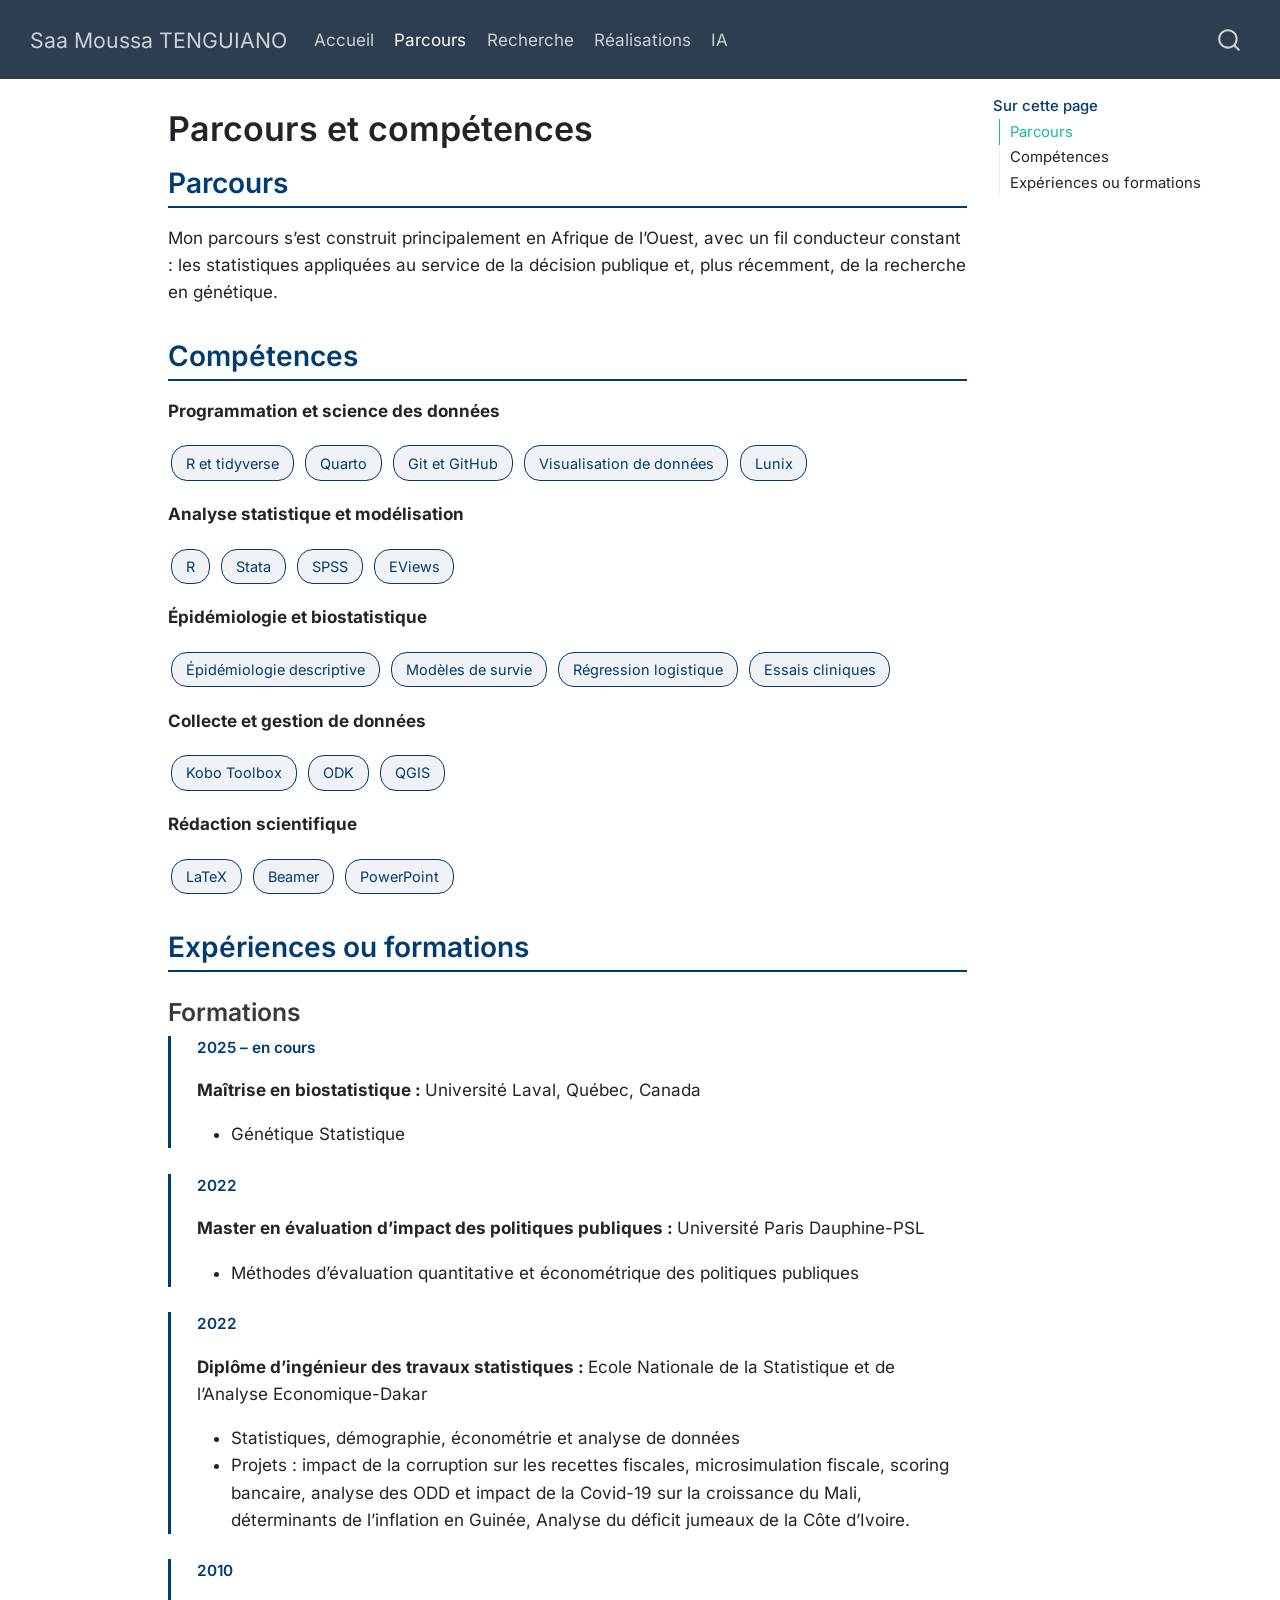
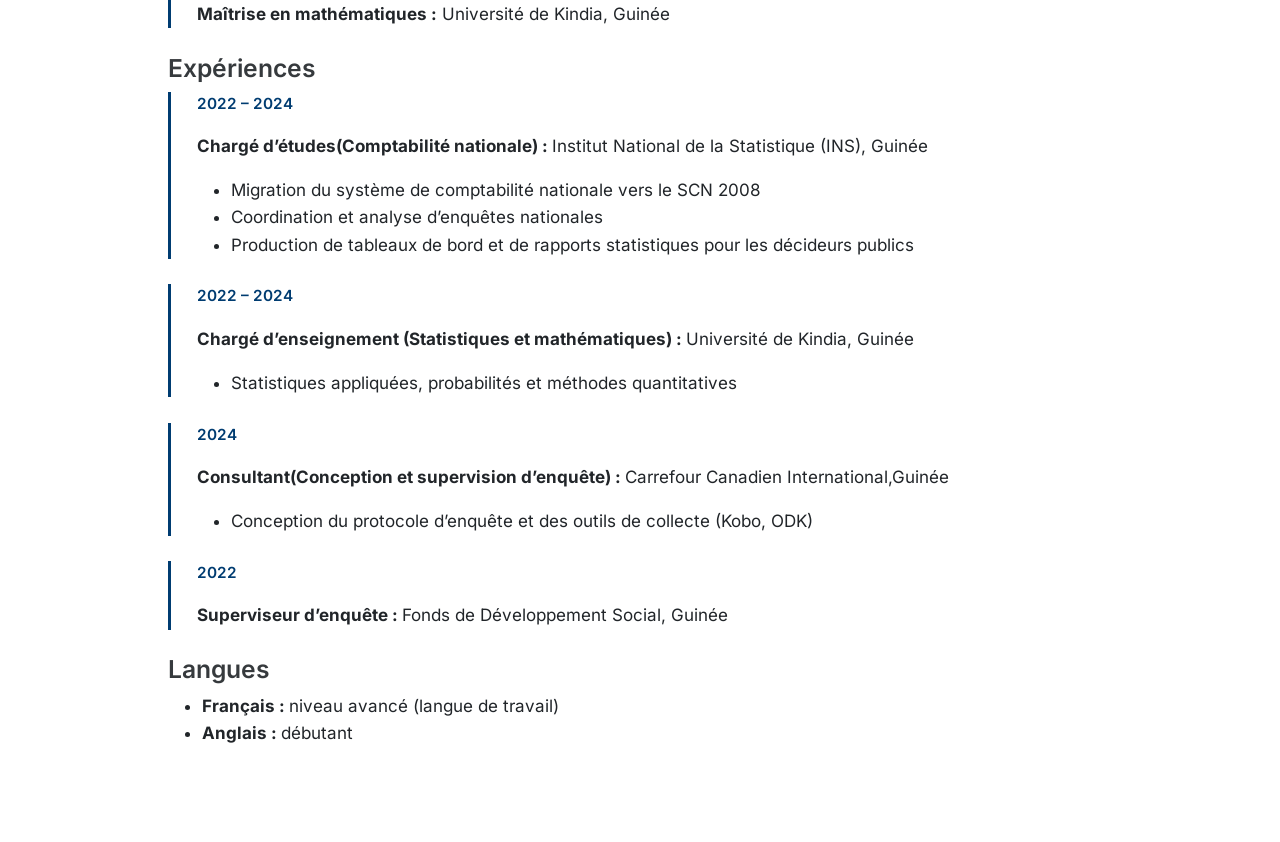
==== docs/parcours.html @ e4e44539 "Premier contenu du site" ====
<!DOCTYPE html>
<html xmlns="http://www.w3.org/1999/xhtml" lang="fr" xml:lang="fr"><head>

<meta charset="utf-8">
<meta name="generator" content="quarto-1.10.18">

<meta name="viewport" content="width=device-width, initial-scale=1.0, user-scalable=yes">


<title>Parcours et compétences – Saa Moussa TENGUIANO</title>
<style>

span.smallcaps{font-variant: small-caps;}
div.columns{display: flex; gap: 1.5em;}
div.column{flex: auto;}
@media screen {
div.columns{gap: min(4vw, 1.5em);}
div.column{overflow-x: auto;}
}
div.hanging-indent{margin-left: 1.5em; text-indent: -1.5em;}
ul.task-list{list-style: none;}
ul.task-list li input[type="checkbox"] {
width: 0.8em;
margin: 0 0.8em 0.2em -1em;  vertical-align: middle;
}
</style>


<script>const headroomChanged = new CustomEvent("quarto-hrChanged", {
  detail: {},
  bubbles: true,
  cancelable: false,
  composed: false,
});

const announceDismiss = () => {
  const annEl = window.document.getElementById("quarto-announcement");
  if (annEl) {
    annEl.remove();

    const annId = annEl.getAttribute("data-announcement-id");
    window.localStorage.setItem(`quarto-announce-${annId}`, "true");
  }
};

const announceRegister = () => {
  const annEl = window.document.getElementById("quarto-announcement");
  if (annEl) {
    const annId = annEl.getAttribute("data-announcement-id");
    const isDismissed =
      window.localStorage.getItem(`quarto-announce-${annId}`) || false;
    if (isDismissed) {
      announceDismiss();
      return;
    } else {
      annEl.classList.remove("hidden");
    }

    const actionEl = annEl.querySelector(".quarto-announcement-action");
    if (actionEl) {
      actionEl.addEventListener("click", function (e) {
        e.preventDefault();
        // Hide the bar immediately
        announceDismiss();
      });
    }
  }
};

window.document.addEventListener("DOMContentLoaded", function () {
  let init = false;

  announceRegister();

  // Manage the back to top button, if one is present.
  let lastScrollTop = window.pageYOffset || document.documentElement.scrollTop;
  const scrollDownBuffer = 5;
  const scrollUpBuffer = 35;
  const btn = document.getElementById("quarto-back-to-top");
  const hideBackToTop = () => {
    btn.style.display = "none";
  };
  const showBackToTop = () => {
    btn.style.display = "inline-block";
  };
  if (btn) {
    window.document.addEventListener(
      "scroll",
      function () {
        const currentScrollTop =
          window.pageYOffset || document.documentElement.scrollTop;

        // Shows and hides the button 'intelligently' as the user scrolls
        if (currentScrollTop - scrollDownBuffer > lastScrollTop) {
          hideBackToTop();
          lastScrollTop = currentScrollTop <= 0 ? 0 : currentScrollTop;
        } else if (currentScrollTop < lastScrollTop - scrollUpBuffer) {
          showBackToTop();
          lastScrollTop = currentScrollTop <= 0 ? 0 : currentScrollTop;
        }

        // Show the button at the bottom, hides it at the top
        if (currentScrollTop <= 0) {
          hideBackToTop();
        } else if (
          window.innerHeight + currentScrollTop >=
          document.body.offsetHeight
        ) {
          showBackToTop();
        }
      },
      false
    );
  }

  function throttle(func, wait) {
    var timeout;
    return function () {
      const context = this;
      const args = arguments;
      const later = function () {
        clearTimeout(timeout);
        timeout = null;
        func.apply(context, args);
      };

      if (!timeout) {
        timeout = setTimeout(later, wait);
      }
    };
  }

  function headerOffset() {
    // Set an offset if there is are fixed top navbar
    const headerEl = window.document.querySelector("header.fixed-top");
    if (headerEl) {
      return headerEl.clientHeight;
    } else {
      return 0;
    }
  }

  function footerOffset() {
    const footerEl = window.document.querySelector("footer.footer");
    if (footerEl) {
      return footerEl.clientHeight;
    } else {
      return 0;
    }
  }

  function dashboardOffset() {
    const dashboardNavEl = window.document.getElementById(
      "quarto-dashboard-header"
    );
    if (dashboardNavEl !== null) {
      return dashboardNavEl.clientHeight;
    } else {
      return 0;
    }
  }

  function updateDocumentOffsetWithoutAnimation() {
    updateDocumentOffset(false);
  }

  function updateDocumentOffset(animated) {
    // set body offset
    const topOffset = headerOffset();
    const bodyOffset = topOffset + footerOffset() + dashboardOffset();
    const bodyEl = window.document.body;
    bodyEl.setAttribute("data-bs-offset", topOffset);
    bodyEl.style.paddingTop = topOffset + "px";

    // deal with sidebar offsets
    const sidebars = window.document.querySelectorAll(
      ".sidebar, .headroom-target"
    );
    sidebars.forEach((sidebar) => {
      if (!animated) {
        sidebar.classList.add("notransition");
        // Remove the no transition class after the animation has time to complete
        setTimeout(function () {
          sidebar.classList.remove("notransition");
        }, 201);
      }

      if (window.Headroom && sidebar.classList.contains("sidebar-unpinned")) {
        sidebar.style.top = "0";
        sidebar.style.maxHeight = "100vh";
      } else {
        sidebar.style.top = topOffset + "px";
        sidebar.style.maxHeight = "calc(100vh - " + topOffset + "px)";
      }
    });

    // allow space for footer
    const mainContainer = window.document.querySelector(".quarto-container");
    if (mainContainer) {
      mainContainer.style.minHeight = "calc(100vh - " + bodyOffset + "px)";
    }

    // link offset
    let linkStyle = window.document.querySelector("#quarto-target-style");
    if (!linkStyle) {
      linkStyle = window.document.createElement("style");
      linkStyle.setAttribute("id", "quarto-target-style");
      window.document.head.appendChild(linkStyle);
    }
    while (linkStyle.firstChild) {
      linkStyle.removeChild(linkStyle.firstChild);
    }
    if (topOffset > 0) {
      linkStyle.appendChild(
        window.document.createTextNode(`
      section:target::before {
        content: "";
        display: block;
        height: ${topOffset}px;
        margin: -${topOffset}px 0 0;
      }`)
      );
    }
    if (init) {
      window.dispatchEvent(headroomChanged);
    }
    init = true;
  }

  // initialize headroom
  var header = window.document.querySelector("#quarto-header");
  if (header && window.Headroom) {
    const headroom = new window.Headroom(header, {
      tolerance: 5,
      onPin: function () {
        const sidebars = window.document.querySelectorAll(
          ".sidebar, .headroom-target"
        );
        sidebars.forEach((sidebar) => {
          sidebar.classList.remove("sidebar-unpinned");
        });
        updateDocumentOffset();
      },
      onUnpin: function () {
        const sidebars = window.document.querySelectorAll(
          ".sidebar, .headroom-target"
        );
        sidebars.forEach((sidebar) => {
          sidebar.classList.add("sidebar-unpinned");
        });
        updateDocumentOffset();
      },
    });
    headroom.init();

    let frozen = false;
    window.quartoToggleHeadroom = function () {
      if (frozen) {
        headroom.unfreeze();
        frozen = false;
      } else {
        headroom.freeze();
        frozen = true;
      }
    };
  }

  window.addEventListener(
    "hashchange",
    function (e) {
      if (
        getComputedStyle(document.documentElement).scrollBehavior !== "smooth"
      ) {
        window.scrollTo(0, window.pageYOffset - headerOffset());
      }
    },
    false
  );

  // Observe size changed for the header
  const headerEl = window.document.querySelector("header.fixed-top");
  if (headerEl && window.ResizeObserver) {
    const observer = new window.ResizeObserver(() => {
      setTimeout(updateDocumentOffsetWithoutAnimation, 0);
    });
    observer.observe(headerEl, {
      attributes: true,
      childList: true,
      characterData: true,
    });
  } else {
    window.addEventListener(
      "resize",
      throttle(updateDocumentOffsetWithoutAnimation, 50)
    );
  }
  setTimeout(updateDocumentOffsetWithoutAnimation, 250);

  // fixup index.html links if we aren't on the filesystem
  if (window.location.protocol !== "file:") {
    const links = window.document.querySelectorAll("a");
    for (let i = 0; i < links.length; i++) {
      if (links[i].href) {
        links[i].dataset.originalHref = links[i].href;
        // only strip index.html at the end of the path (optionally followed
        // by a query or fragment) so that files like index.html.md
        // (alternate-format twins) are left alone (#14667)
        links[i].href = links[i].href.replace(/\/index\.html(?=[?#]|$)/, "/");
      }
    }

    // Fixup any sharing links that require urls
    // Append url to any sharing urls
    const sharingLinks = window.document.querySelectorAll(
      "a.sidebar-tools-main-item, a.quarto-navigation-tool, a.quarto-navbar-tools, a.quarto-navbar-tools-item"
    );
    for (let i = 0; i < sharingLinks.length; i++) {
      const sharingLink = sharingLinks[i];
      const href = sharingLink.getAttribute("href");
      if (href) {
        sharingLink.setAttribute(
          "href",
          href.replace("|url|", window.location.href)
        );
      }
    }

    // Scroll the active navigation item into view, if necessary
    const navSidebar = window.document.querySelector("nav#quarto-sidebar");
    if (navSidebar) {
      // Find the active item
      const activeItem = navSidebar.querySelector("li.sidebar-item a.active");
      if (activeItem) {
        // Wait for the scroll height and height to resolve by observing size changes on the
        // nav element that is scrollable
        const resizeObserver = new ResizeObserver((_entries) => {
          // The bottom of the element
          const elBottom = activeItem.offsetTop;
          const viewBottom = navSidebar.scrollTop + navSidebar.clientHeight;

          // The element height and scroll height are the same, then we are still loading
          if (viewBottom !== navSidebar.scrollHeight) {
            // Determine if the item isn't visible and scroll to it
            if (elBottom >= viewBottom) {
              navSidebar.scrollTop = elBottom;
            }

            // stop observing now since we've completed the scroll
            resizeObserver.unobserve(navSidebar);
          }
        });
        resizeObserver.observe(navSidebar);
      }
    }
  }
});
</script>
<script>/*!
 * headroom.js v0.12.0 - Give your page some headroom. Hide your header until you need it
 * Copyright (c) 2020 Nick Williams - http://wicky.nillia.ms/headroom.js
 * License: MIT
 */

!function(t,n){"object"==typeof exports&&"undefined"!=typeof module?module.exports=n():"function"==typeof define&&define.amd?define(n):(t=t||self).Headroom=n()}(this,function(){"use strict";function t(){return"undefined"!=typeof window}function d(t){return function(t){return t&&t.document&&function(t){return 9===t.nodeType}(t.document)}(t)?function(t){var n=t.document,o=n.body,s=n.documentElement;return{scrollHeight:function(){return Math.max(o.scrollHeight,s.scrollHeight,o.offsetHeight,s.offsetHeight,o.clientHeight,s.clientHeight)},height:function(){return t.innerHeight||s.clientHeight||o.clientHeight},scrollY:function(){return void 0!==t.pageYOffset?t.pageYOffset:(s||o.parentNode||o).scrollTop}}}(t):function(t){return{scrollHeight:function(){return Math.max(t.scrollHeight,t.offsetHeight,t.clientHeight)},height:function(){return Math.max(t.offsetHeight,t.clientHeight)},scrollY:function(){return t.scrollTop}}}(t)}function n(t,s,e){var n,o=function(){var n=!1;try{var t={get passive(){n=!0}};window.addEventListener("test",t,t),window.removeEventListener("test",t,t)}catch(t){n=!1}return n}(),i=!1,r=d(t),l=r.scrollY(),a={};function c(){var t=Math.round(r.scrollY()),n=r.height(),o=r.scrollHeight();a.scrollY=t,a.lastScrollY=l,a.direction=l<t?"down":"up",a.distance=Math.abs(t-l),a.isOutOfBounds=t<0||o<t+n,a.top=t<=s.offset[a.direction],a.bottom=o<=t+n,a.toleranceExceeded=a.distance>s.tolerance[a.direction],e(a),l=t,i=!1}function h(){i||(i=!0,n=requestAnimationFrame(c))}var u=!!o&&{passive:!0,capture:!1};return t.addEventListener("scroll",h,u),c(),{destroy:function(){cancelAnimationFrame(n),t.removeEventListener("scroll",h,u)}}}function o(t){return t===Object(t)?t:{down:t,up:t}}function s(t,n){n=n||{},Object.assign(this,s.options,n),this.classes=Object.assign({},s.options.classes,n.classes),this.elem=t,this.tolerance=o(this.tolerance),this.offset=o(this.offset),this.initialised=!1,this.frozen=!1}return s.prototype={constructor:s,init:function(){return s.cutsTheMustard&&!this.initialised&&(this.addClass("initial"),this.initialised=!0,setTimeout(function(t){t.scrollTracker=n(t.scroller,{offset:t.offset,tolerance:t.tolerance},t.update.bind(t))},100,this)),this},destroy:function(){this.initialised=!1,Object.keys(this.classes).forEach(this.removeClass,this),this.scrollTracker.destroy()},unpin:function(){!this.hasClass("pinned")&&this.hasClass("unpinned")||(this.addClass("unpinned"),this.removeClass("pinned"),this.onUnpin&&this.onUnpin.call(this))},pin:function(){this.hasClass("unpinned")&&(this.addClass("pinned"),this.removeClass("unpinned"),this.onPin&&this.onPin.call(this))},freeze:function(){this.frozen=!0,this.addClass("frozen")},unfreeze:function(){this.frozen=!1,this.removeClass("frozen")},top:function(){this.hasClass("top")||(this.addClass("top"),this.removeClass("notTop"),this.onTop&&this.onTop.call(this))},notTop:function(){this.hasClass("notTop")||(this.addClass("notTop"),this.removeClass("top"),this.onNotTop&&this.onNotTop.call(this))},bottom:function(){this.hasClass("bottom")||(this.addClass("bottom"),this.removeClass("notBottom"),this.onBottom&&this.onBottom.call(this))},notBottom:function(){this.hasClass("notBottom")||(this.addClass("notBottom"),this.removeClass("bottom"),this.onNotBottom&&this.onNotBottom.call(this))},shouldUnpin:function(t){return"down"===t.direction&&!t.top&&t.toleranceExceeded},shouldPin:function(t){return"up"===t.direction&&t.toleranceExceeded||t.top},addClass:function(t){this.elem.classList.add.apply(this.elem.classList,this.classes[t].split(" "))},removeClass:function(t){this.elem.classList.remove.apply(this.elem.classList,this.classes[t].split(" "))},hasClass:function(t){return this.classes[t].split(" ").every(function(t){return this.classList.contains(t)},this.elem)},update:function(t){t.isOutOfBounds||!0!==this.frozen&&(t.top?this.top():this.notTop(),t.bottom?this.bottom():this.notBottom(),this.shouldUnpin(t)?this.unpin():this.shouldPin(t)&&this.pin())}},s.options={tolerance:{up:0,down:0},offset:0,scroller:t()?window:null,classes:{frozen:"headroom--frozen",pinned:"headroom--pinned",unpinned:"headroom--unpinned",top:"headroom--top",notTop:"headroom--not-top",bottom:"headroom--bottom",notBottom:"headroom--not-bottom",initial:"headroom"}},s.cutsTheMustard=!!(t()&&function(){}.bind&&"classList"in document.documentElement&&Object.assign&&Object.keys&&requestAnimationFrame),s});
</script>
<script>/*!
 * clipboard.js v2.0.11
 * https://clipboardjs.com/
 *
 * Licensed MIT © Zeno Rocha
 */
!function(t,e){"object"==typeof exports&&"object"==typeof module?module.exports=e():"function"==typeof define&&define.amd?define([],e):"object"==typeof exports?exports.ClipboardJS=e():t.ClipboardJS=e()}(this,function(){return n={686:function(t,e,n){"use strict";n.d(e,{default:function(){return b}});var e=n(279),i=n.n(e),e=n(370),u=n.n(e),e=n(817),r=n.n(e);function c(t){try{return document.execCommand(t)}catch(t){return}}var a=function(t){t=r()(t);return c("cut"),t};function o(t,e){var n,o,t=(n=t,o="rtl"===document.documentElement.getAttribute("dir"),(t=document.createElement("textarea")).style.fontSize="12pt",t.style.border="0",t.style.padding="0",t.style.margin="0",t.style.position="absolute",t.style[o?"right":"left"]="-9999px",o=window.pageYOffset||document.documentElement.scrollTop,t.style.top="".concat(o,"px"),t.setAttribute("readonly",""),t.value=n,t);return e.container.appendChild(t),e=r()(t),c("copy"),t.remove(),e}var f=function(t){var e=1<arguments.length&&void 0!==arguments[1]?arguments[1]:{container:document.body},n="";return"string"==typeof t?n=o(t,e):t instanceof HTMLInputElement&&!["text","search","url","tel","password"].includes(null==t?void 0:t.type)?n=o(t.value,e):(n=r()(t),c("copy")),n};function l(t){return(l="function"==typeof Symbol&&"symbol"==typeof Symbol.iterator?function(t){return typeof t}:function(t){return t&&"function"==typeof Symbol&&t.constructor===Symbol&&t!==Symbol.prototype?"symbol":typeof t})(t)}var s=function(){var t=0<arguments.length&&void 0!==arguments[0]?arguments[0]:{},e=t.action,n=void 0===e?"copy":e,o=t.container,e=t.target,t=t.text;if("copy"!==n&&"cut"!==n)throw new Error('Invalid "action" value, use either "copy" or "cut"');if(void 0!==e){if(!e||"object"!==l(e)||1!==e.nodeType)throw new Error('Invalid "target" value, use a valid Element');if("copy"===n&&e.hasAttribute("disabled"))throw new Error('Invalid "target" attribute. Please use "readonly" instead of "disabled" attribute');if("cut"===n&&(e.hasAttribute("readonly")||e.hasAttribute("disabled")))throw new Error('Invalid "target" attribute. You can\'t cut text from elements with "readonly" or "disabled" attributes')}return t?f(t,{container:o}):e?"cut"===n?a(e):f(e,{container:o}):void 0};function p(t){return(p="function"==typeof Symbol&&"symbol"==typeof Symbol.iterator?function(t){return typeof t}:function(t){return t&&"function"==typeof Symbol&&t.constructor===Symbol&&t!==Symbol.prototype?"symbol":typeof t})(t)}function d(t,e){for(var n=0;n<e.length;n++){var o=e[n];o.enumerable=o.enumerable||!1,o.configurable=!0,"value"in o&&(o.writable=!0),Object.defineProperty(t,o.key,o)}}function y(t,e){return(y=Object.setPrototypeOf||function(t,e){return t.__proto__=e,t})(t,e)}function h(n){var o=function(){if("undefined"==typeof Reflect||!Reflect.construct)return!1;if(Reflect.construct.sham)return!1;if("function"==typeof Proxy)return!0;try{return Date.prototype.toString.call(Reflect.construct(Date,[],function(){})),!0}catch(t){return!1}}();return function(){var t,e=v(n);return t=o?(t=v(this).constructor,Reflect.construct(e,arguments,t)):e.apply(this,arguments),e=this,!(t=t)||"object"!==p(t)&&"function"!=typeof t?function(t){if(void 0!==t)return t;throw new ReferenceError("this hasn't been initialised - super() hasn't been called")}(e):t}}function v(t){return(v=Object.setPrototypeOf?Object.getPrototypeOf:function(t){return t.__proto__||Object.getPrototypeOf(t)})(t)}function m(t,e){t="data-clipboard-".concat(t);if(e.hasAttribute(t))return e.getAttribute(t)}var b=function(){!function(t,e){if("function"!=typeof e&&null!==e)throw new TypeError("Super expression must either be null or a function");t.prototype=Object.create(e&&e.prototype,{constructor:{value:t,writable:!0,configurable:!0}}),e&&y(t,e)}(r,i());var t,e,n,o=h(r);function r(t,e){var n;return function(t){if(!(t instanceof r))throw new TypeError("Cannot call a class as a function")}(this),(n=o.call(this)).resolveOptions(e),n.listenClick(t),n}return t=r,n=[{key:"copy",value:function(t){var e=1<arguments.length&&void 0!==arguments[1]?arguments[1]:{container:document.body};return f(t,e)}},{key:"cut",value:function(t){return a(t)}},{key:"isSupported",value:function(){var t=0<arguments.length&&void 0!==arguments[0]?arguments[0]:["copy","cut"],t="string"==typeof t?[t]:t,e=!!document.queryCommandSupported;return t.forEach(function(t){e=e&&!!document.queryCommandSupported(t)}),e}}],(e=[{key:"resolveOptions",value:function(){var t=0<arguments.length&&void 0!==arguments[0]?arguments[0]:{};this.action="function"==typeof t.action?t.action:this.defaultAction,this.target="function"==typeof t.target?t.target:this.defaultTarget,this.text="function"==typeof t.text?t.text:this.defaultText,this.container="object"===p(t.container)?t.container:document.body}},{key:"listenClick",value:function(t){var e=this;this.listener=u()(t,"click",function(t){return e.onClick(t)})}},{key:"onClick",value:function(t){var e=t.delegateTarget||t.currentTarget,n=this.action(e)||"copy",t=s({action:n,container:this.container,target:this.target(e),text:this.text(e)});this.emit(t?"success":"error",{action:n,text:t,trigger:e,clearSelection:function(){e&&e.focus(),window.getSelection().removeAllRanges()}})}},{key:"defaultAction",value:function(t){return m("action",t)}},{key:"defaultTarget",value:function(t){t=m("target",t);if(t)return document.querySelector(t)}},{key:"defaultText",value:function(t){return m("text",t)}},{key:"destroy",value:function(){this.listener.destroy()}}])&&d(t.prototype,e),n&&d(t,n),r}()},828:function(t){var e;"undefined"==typeof Element||Element.prototype.matches||((e=Element.prototype).matches=e.matchesSelector||e.mozMatchesSelector||e.msMatchesSelector||e.oMatchesSelector||e.webkitMatchesSelector),t.exports=function(t,e){for(;t&&9!==t.nodeType;){if("function"==typeof t.matches&&t.matches(e))return t;t=t.parentNode}}},438:function(t,e,n){var u=n(828);function i(t,e,n,o,r){var i=function(e,n,t,o){return function(t){t.delegateTarget=u(t.target,n),t.delegateTarget&&o.call(e,t)}}.apply(this,arguments);return t.addEventListener(n,i,r),{destroy:function(){t.removeEventListener(n,i,r)}}}t.exports=function(t,e,n,o,r){return"function"==typeof t.addEventListener?i.apply(null,arguments):"function"==typeof n?i.bind(null,document).apply(null,arguments):("string"==typeof t&&(t=document.querySelectorAll(t)),Array.prototype.map.call(t,function(t){return i(t,e,n,o,r)}))}},879:function(t,n){n.node=function(t){return void 0!==t&&t instanceof HTMLElement&&1===t.nodeType},n.nodeList=function(t){var e=Object.prototype.toString.call(t);return void 0!==t&&("[object NodeList]"===e||"[object HTMLCollection]"===e)&&"length"in t&&(0===t.length||n.node(t[0]))},n.string=function(t){return"string"==typeof t||t instanceof String},n.fn=function(t){return"[object Function]"===Object.prototype.toString.call(t)}},370:function(t,e,n){var f=n(879),l=n(438);t.exports=function(t,e,n){if(!t&&!e&&!n)throw new Error("Missing required arguments");if(!f.string(e))throw new TypeError("Second argument must be a String");if(!f.fn(n))throw new TypeError("Third argument must be a Function");if(f.node(t))return c=e,a=n,(u=t).addEventListener(c,a),{destroy:function(){u.removeEventListener(c,a)}};if(f.nodeList(t))return o=t,r=e,i=n,Array.prototype.forEach.call(o,function(t){t.addEventListener(r,i)}),{destroy:function(){Array.prototype.forEach.call(o,function(t){t.removeEventListener(r,i)})}};if(f.string(t))return t=t,e=e,n=n,l(document.body,t,e,n);throw new TypeError("First argument must be a String, HTMLElement, HTMLCollection, or NodeList");var o,r,i,u,c,a}},817:function(t){t.exports=function(t){var e,n="SELECT"===t.nodeName?(t.focus(),t.value):"INPUT"===t.nodeName||"TEXTAREA"===t.nodeName?((e=t.hasAttribute("readonly"))||t.setAttribute("readonly",""),t.select(),t.setSelectionRange(0,t.value.length),e||t.removeAttribute("readonly"),t.value):(t.hasAttribute("contenteditable")&&t.focus(),n=window.getSelection(),(e=document.createRange()).selectNodeContents(t),n.removeAllRanges(),n.addRange(e),n.toString());return n}},279:function(t){function e(){}e.prototype={on:function(t,e,n){var o=this.e||(this.e={});return(o[t]||(o[t]=[])).push({fn:e,ctx:n}),this},once:function(t,e,n){var o=this;function r(){o.off(t,r),e.apply(n,arguments)}return r._=e,this.on(t,r,n)},emit:function(t){for(var e=[].slice.call(arguments,1),n=((this.e||(this.e={}))[t]||[]).slice(),o=0,r=n.length;o<r;o++)n[o].fn.apply(n[o].ctx,e);return this},off:function(t,e){var n=this.e||(this.e={}),o=n[t],r=[];if(o&&e)for(var i=0,u=o.length;i<u;i++)o[i].fn!==e&&o[i].fn._!==e&&r.push(o[i]);return r.length?n[t]=r:delete n[t],this}},t.exports=e,t.exports.TinyEmitter=e}},r={},o.n=function(t){var e=t&&t.__esModule?function(){return t.default}:function(){return t};return o.d(e,{a:e}),e},o.d=function(t,e){for(var n in e)o.o(e,n)&&!o.o(t,n)&&Object.defineProperty(t,n,{enumerable:!0,get:e[n]})},o.o=function(t,e){return Object.prototype.hasOwnProperty.call(t,e)},o(686).default;function o(t){if(r[t])return r[t].exports;var e=r[t]={exports:{}};return n[t](e,e.exports,o),e.exports}var n,r});</script>
<script>/*! @algolia/autocomplete-js 1.19.1 | MIT License | © Algolia, Inc. and contributors | https://github.com/algolia/autocomplete */
!function(e,t){"object"==typeof exports&&"undefined"!=typeof module?t(exports):"function"==typeof define&&define.amd?define(["exports"],t):t((e="undefined"!=typeof globalThis?globalThis:e||self)["@algolia/autocomplete-js"]={})}(this,(function(e){"use strict";function t(e,t){var n=Object.keys(e);if(Object.getOwnPropertySymbols){var r=Object.getOwnPropertySymbols(e);t&&(r=r.filter((function(t){return Object.getOwnPropertyDescriptor(e,t).enumerable}))),n.push.apply(n,r)}return n}function n(e){for(var n=1;n<arguments.length;n++){var r=null!=arguments[n]?arguments[n]:{};n%2?t(Object(r),!0).forEach((function(t){o(e,t,r[t])})):Object.getOwnPropertyDescriptors?Object.defineProperties(e,Object.getOwnPropertyDescriptors(r)):t(Object(r)).forEach((function(t){Object.defineProperty(e,t,Object.getOwnPropertyDescriptor(r,t))}))}return e}function r(e){return r="function"==typeof Symbol&&"symbol"==typeof Symbol.iterator?function(e){return typeof e}:function(e){return e&&"function"==typeof Symbol&&e.constructor===Symbol&&e!==Symbol.prototype?"symbol":typeof e},r(e)}function o(e,t,n){return(t=function(e){var t=function(e,t){if("object"!=typeof e||null===e)return e;var n=e[Symbol.toPrimitive];if(void 0!==n){var r=n.call(e,t||"default");if("object"!=typeof r)return r;throw new TypeError("@@toPrimitive must return a primitive value.")}return("string"===t?String:Number)(e)}(e,"string");return"symbol"==typeof t?t:String(t)}(t))in e?Object.defineProperty(e,t,{value:n,enumerable:!0,configurable:!0,writable:!0}):e[t]=n,e}function i(){return i=Object.assign?Object.assign.bind():function(e){for(var t=1;t<arguments.length;t++){var n=arguments[t];for(var r in n)Object.prototype.hasOwnProperty.call(n,r)&&(e[r]=n[r])}return e},i.apply(this,arguments)}function u(e,t){if(null==e)return{};var n,r,o=function(e,t){if(null==e)return{};var n,r,o={},i=Object.keys(e);for(r=0;r<i.length;r++)n=i[r],t.indexOf(n)>=0||(o[n]=e[n]);return o}(e,t);if(Object.getOwnPropertySymbols){var i=Object.getOwnPropertySymbols(e);for(r=0;r<i.length;r++)n=i[r],t.indexOf(n)>=0||Object.prototype.propertyIsEnumerable.call(e,n)&&(o[n]=e[n])}return o}function a(e,t){return function(e){if(Array.isArray(e))return e}(e)||function(e,t){var n=null==e?null:"undefined"!=typeof Symbol&&e[Symbol.iterator]||e["@@iterator"];if(null!=n){var r,o,i,u,a=[],l=!0,c=!1;try{if(i=(n=n.call(e)).next,0===t){if(Object(n)!==n)return;l=!1}else for(;!(l=(r=i.call(n)).done)&&(a.push(r.value),a.length!==t);l=!0);}catch(e){c=!0,o=e}finally{try{if(!l&&null!=n.return&&(u=n.return(),Object(u)!==u))return}finally{if(c)throw o}}return a}}(e,t)||c(e,t)||function(){throw new TypeError("Invalid attempt to destructure non-iterable instance.\nIn order to be iterable, non-array objects must have a [Symbol.iterator]() method.")}()}function l(e){return function(e){if(Array.isArray(e))return s(e)}(e)||function(e){if("undefined"!=typeof Symbol&&null!=e[Symbol.iterator]||null!=e["@@iterator"])return Array.from(e)}(e)||c(e)||function(){throw new TypeError("Invalid attempt to spread non-iterable instance.\nIn order to be iterable, non-array objects must have a [Symbol.iterator]() method.")}()}function c(e,t){if(e){if("string"==typeof e)return s(e,t);var n=Object.prototype.toString.call(e).slice(8,-1);return"Object"===n&&e.constructor&&(n=e.constructor.name),"Map"===n||"Set"===n?Array.from(e):"Arguments"===n||/^(?:Ui|I)nt(?:8|16|32)(?:Clamped)?Array$/.test(n)?s(e,t):void 0}}function s(e,t){(null==t||t>e.length)&&(t=e.length);for(var n=0,r=new Array(t);n<t;n++)r[n]=e[n];return r}function f(e){return{current:e}}function p(e,t){var n=void 0;return function(){for(var r=arguments.length,o=new Array(r),i=0;i<r;i++)o[i]=arguments[i];n&&clearTimeout(n),n=setTimeout((function(){return e.apply(void 0,o)}),t)}}function m(e){return e.reduce((function(e,t){return e.concat(t)}),[])}var v=0;function d(){return"autocomplete-".concat(v++)}function y(e,t){return t.reduce((function(e,t){return e&&e[t]}),e)}function b(e){return 0===e.collections.length?0:e.collections.reduce((function(e,t){return e+t.items.length}),0)}function g(e){return e!==Object(e)}function h(e,t){if(e===t)return!0;if(g(e)||g(t)||"function"==typeof e||"function"==typeof t)return e===t;if(Object.keys(e).length!==Object.keys(t).length)return!1;for(var n=0,r=Object.keys(e);n<r.length;n++){var o=r[n];if(!(o in t))return!1;if(!h(e[o],t[o]))return!1}return!0}var _=function(){};var O="1.19.1",S=[{segment:"autocomplete-core",version:O}];function j(e){var t=e.item,n=e.items,r=void 0===n?[]:n;return{index:t.__autocomplete_indexName,items:[t],positions:[1+r.findIndex((function(e){return e.objectID===t.objectID}))],queryID:t.__autocomplete_queryID,algoliaSource:["autocomplete"]}}function P(e,t){return function(e){if(Array.isArray(e))return e}(e)||function(e,t){var n=null==e?null:"undefined"!=typeof Symbol&&e[Symbol.iterator]||e["@@iterator"];if(null!=n){var r,o,i,u,a=[],l=!0,c=!1;try{if(i=(n=n.call(e)).next,0===t){if(Object(n)!==n)return;l=!1}else for(;!(l=(r=i.call(n)).done)&&(a.push(r.value),a.length!==t);l=!0);}catch(e){c=!0,o=e}finally{try{if(!l&&null!=n.return&&(u=n.return(),Object(u)!==u))return}finally{if(c)throw o}}return a}}(e,t)||function(e,t){if(!e)return;if("string"==typeof e)return w(e,t);var n=Object.prototype.toString.call(e).slice(8,-1);"Object"===n&&e.constructor&&(n=e.constructor.name);if("Map"===n||"Set"===n)return Array.from(e);if("Arguments"===n||/^(?:Ui|I)nt(?:8|16|32)(?:Clamped)?Array$/.test(n))return w(e,t)}(e,t)||function(){throw new TypeError("Invalid attempt to destructure non-iterable instance.\nIn order to be iterable, non-array objects must have a [Symbol.iterator]() method.")}()}function w(e,t){(null==t||t>e.length)&&(t=e.length);for(var n=0,r=new Array(t);n<t;n++)r[n]=e[n];return r}var I=["items"],A=["items"];function E(e){return E="function"==typeof Symbol&&"symbol"==typeof Symbol.iterator?function(e){return typeof e}:function(e){return e&&"function"==typeof Symbol&&e.constructor===Symbol&&e!==Symbol.prototype?"symbol":typeof e},E(e)}function D(e){return function(e){if(Array.isArray(e))return C(e)}(e)||function(e){if("undefined"!=typeof Symbol&&null!=e[Symbol.iterator]||null!=e["@@iterator"])return Array.from(e)}(e)||function(e,t){if(!e)return;if("string"==typeof e)return C(e,t);var n=Object.prototype.toString.call(e).slice(8,-1);"Object"===n&&e.constructor&&(n=e.constructor.name);if("Map"===n||"Set"===n)return Array.from(e);if("Arguments"===n||/^(?:Ui|I)nt(?:8|16|32)(?:Clamped)?Array$/.test(n))return C(e,t)}(e)||function(){throw new TypeError("Invalid attempt to spread non-iterable instance.\nIn order to be iterable, non-array objects must have a [Symbol.iterator]() method.")}()}function C(e,t){(null==t||t>e.length)&&(t=e.length);for(var n=0,r=new Array(t);n<t;n++)r[n]=e[n];return r}function k(e,t){if(null==e)return{};var n,r,o=function(e,t){if(null==e)return{};var n,r,o={},i=Object.keys(e);for(r=0;r<i.length;r++)n=i[r],t.indexOf(n)>=0||(o[n]=e[n]);return o}(e,t);if(Object.getOwnPropertySymbols){var i=Object.getOwnPropertySymbols(e);for(r=0;r<i.length;r++)n=i[r],t.indexOf(n)>=0||Object.prototype.propertyIsEnumerable.call(e,n)&&(o[n]=e[n])}return o}function x(e,t){var n=Object.keys(e);if(Object.getOwnPropertySymbols){var r=Object.getOwnPropertySymbols(e);t&&(r=r.filter((function(t){return Object.getOwnPropertyDescriptor(e,t).enumerable}))),n.push.apply(n,r)}return n}function N(e){for(var t=1;t<arguments.length;t++){var n=null!=arguments[t]?arguments[t]:{};t%2?x(Object(n),!0).forEach((function(t){T(e,t,n[t])})):Object.getOwnPropertyDescriptors?Object.defineProperties(e,Object.getOwnPropertyDescriptors(n)):x(Object(n)).forEach((function(t){Object.defineProperty(e,t,Object.getOwnPropertyDescriptor(n,t))}))}return e}function T(e,t,n){return(t=function(e){var t=function(e,t){if("object"!==E(e)||null===e)return e;var n=e[Symbol.toPrimitive];if(void 0!==n){var r=n.call(e,t||"default");if("object"!==E(r))return r;throw new TypeError("@@toPrimitive must return a primitive value.")}return("string"===t?String:Number)(e)}(e,"string");return"symbol"===E(t)?t:String(t)}(t))in e?Object.defineProperty(e,t,{value:n,enumerable:!0,configurable:!0,writable:!0}):e[t]=n,e}function q(e){for(var t=arguments.length>1&&void 0!==arguments[1]?arguments[1]:20,n=[],r=0;r<e.objectIDs.length;r+=t)n.push(N(N({},e),{},{objectIDs:e.objectIDs.slice(r,r+t)}));return n}function B(e){return e.map((function(e){var t=e.items,n=k(e,I);return N(N({},n),{},{objectIDs:(null==t?void 0:t.map((function(e){return e.objectID})))||n.objectIDs})}))}function R(e){var t,n,r,o=(t=P((e.version||"").split(".").map(Number),2),n=t[0],r=t[1],n>=3||2===n&&r>=4||1===n&&r>=10);function i(t,n,r){if(o&&void 0!==r){var i=r[0].__autocomplete_algoliaCredentials,u={"X-Algolia-Application-Id":i.appId,"X-Algolia-API-Key":i.apiKey};e.apply(void 0,[t].concat(D(n),[{headers:u}]))}else e.apply(void 0,[t].concat(D(n)))}return{init:function(t,n){e("init",{appId:t,apiKey:n})},setAuthenticatedUserToken:function(t){e("setAuthenticatedUserToken",t)},setUserToken:function(t){e("setUserToken",t)},clickedObjectIDsAfterSearch:function(){for(var e=arguments.length,t=new Array(e),n=0;n<e;n++)t[n]=arguments[n];t.length>0&&i("clickedObjectIDsAfterSearch",B(t),t[0].items)},clickedObjectIDs:function(){for(var e=arguments.length,t=new Array(e),n=0;n<e;n++)t[n]=arguments[n];t.length>0&&i("clickedObjectIDs",B(t),t[0].items)},clickedFilters:function(){for(var t=arguments.length,n=new Array(t),r=0;r<t;r++)n[r]=arguments[r];n.length>0&&e.apply(void 0,["clickedFilters"].concat(n))},convertedObjectIDsAfterSearch:function(){for(var e=arguments.length,t=new Array(e),n=0;n<e;n++)t[n]=arguments[n];t.length>0&&i("convertedObjectIDsAfterSearch",B(t),t[0].items)},convertedObjectIDs:function(){for(var e=arguments.length,t=new Array(e),n=0;n<e;n++)t[n]=arguments[n];t.length>0&&i("convertedObjectIDs",B(t),t[0].items)},convertedFilters:function(){for(var t=arguments.length,n=new Array(t),r=0;r<t;r++)n[r]=arguments[r];n.length>0&&e.apply(void 0,["convertedFilters"].concat(n))},viewedObjectIDs:function(){for(var e=arguments.length,t=new Array(e),n=0;n<e;n++)t[n]=arguments[n];t.length>0&&t.reduce((function(e,t){var n=t.items,r=k(t,A);return[].concat(D(e),D(q(N(N({},r),{},{objectIDs:(null==n?void 0:n.map((function(e){return e.objectID})))||r.objectIDs})).map((function(e){return{items:n,payload:e}}))))}),[]).forEach((function(e){var t=e.items;return i("viewedObjectIDs",[e.payload],t)}))},viewedFilters:function(){for(var t=arguments.length,n=new Array(t),r=0;r<t;r++)n[r]=arguments[r];n.length>0&&e.apply(void 0,["viewedFilters"].concat(n))}}}function L(e){var t=e.items.reduce((function(e,t){var n;return e[t.__autocomplete_indexName]=(null!==(n=e[t.__autocomplete_indexName])&&void 0!==n?n:[]).concat(t),e}),{});return Object.keys(t).map((function(e){return{index:e,items:t[e],algoliaSource:["autocomplete"]}}))}function F(e){return e.objectID&&e.__autocomplete_indexName&&e.__autocomplete_queryID}function U(e){return U="function"==typeof Symbol&&"symbol"==typeof Symbol.iterator?function(e){return typeof e}:function(e){return e&&"function"==typeof Symbol&&e.constructor===Symbol&&e!==Symbol.prototype?"symbol":typeof e},U(e)}function M(e){return function(e){if(Array.isArray(e))return H(e)}(e)||function(e){if("undefined"!=typeof Symbol&&null!=e[Symbol.iterator]||null!=e["@@iterator"])return Array.from(e)}(e)||function(e,t){if(!e)return;if("string"==typeof e)return H(e,t);var n=Object.prototype.toString.call(e).slice(8,-1);"Object"===n&&e.constructor&&(n=e.constructor.name);if("Map"===n||"Set"===n)return Array.from(e);if("Arguments"===n||/^(?:Ui|I)nt(?:8|16|32)(?:Clamped)?Array$/.test(n))return H(e,t)}(e)||function(){throw new TypeError("Invalid attempt to spread non-iterable instance.\nIn order to be iterable, non-array objects must have a [Symbol.iterator]() method.")}()}function H(e,t){(null==t||t>e.length)&&(t=e.length);for(var n=0,r=new Array(t);n<t;n++)r[n]=e[n];return r}function V(e,t){var n=Object.keys(e);if(Object.getOwnPropertySymbols){var r=Object.getOwnPropertySymbols(e);t&&(r=r.filter((function(t){return Object.getOwnPropertyDescriptor(e,t).enumerable}))),n.push.apply(n,r)}return n}function W(e){for(var t=1;t<arguments.length;t++){var n=null!=arguments[t]?arguments[t]:{};t%2?V(Object(n),!0).forEach((function(t){Q(e,t,n[t])})):Object.getOwnPropertyDescriptors?Object.defineProperties(e,Object.getOwnPropertyDescriptors(n)):V(Object(n)).forEach((function(t){Object.defineProperty(e,t,Object.getOwnPropertyDescriptor(n,t))}))}return e}function Q(e,t,n){return(t=function(e){var t=function(e,t){if("object"!==U(e)||null===e)return e;var n=e[Symbol.toPrimitive];if(void 0!==n){var r=n.call(e,t||"default");if("object"!==U(r))return r;throw new TypeError("@@toPrimitive must return a primitive value.")}return("string"===t?String:Number)(e)}(e,"string");return"symbol"===U(t)?t:String(t)}(t))in e?Object.defineProperty(e,t,{value:n,enumerable:!0,configurable:!0,writable:!0}):e[t]=n,e}var K="2.15.0",$="https://cdn.jsdelivr.net/npm/search-insights@".concat(K,"/dist/search-insights.min.js"),z=p((function(e){var t=e.onItemsChange,n=e.items,r=e.insights,o=e.state;t({insights:r,insightsEvents:L({items:n}).map((function(e){return W({eventName:"Items Viewed"},e)})),state:o})}),400);function G(e){var t=function(e){return W({onItemsChange:function(e){var t=e.insights,n=e.insightsEvents,r=e.state;t.viewedObjectIDs.apply(t,M(n.map((function(e){return W(W({},e),{},{algoliaSource:J(e.algoliaSource,r.context)})}))))},onSelect:function(e){var t=e.insights,n=e.insightsEvents,r=e.state;t.clickedObjectIDsAfterSearch.apply(t,M(n.map((function(e){return W(W({},e),{},{algoliaSource:J(e.algoliaSource,r.context)})}))))},onActive:_,__autocomplete_clickAnalytics:!0},e)}(e),n=t.insightsClient,r=t.insightsInitParams,o=t.onItemsChange,i=t.onSelect,u=t.onActive,a=t.__autocomplete_clickAnalytics,l=n;if(n||function(e){if("undefined"!=typeof window)e({window:window})}((function(e){var t=e.window,n=t.AlgoliaAnalyticsObject||"aa";"string"==typeof n&&(l=t[n]),l||(t.AlgoliaAnalyticsObject=n,t[n]||(t[n]=function(){t[n].queue||(t[n].queue=[]);for(var e=arguments.length,r=new Array(e),o=0;o<e;o++)r[o]=arguments[o];t[n].queue.push(r)}),t[n].version=K,l=t[n],function(e){var t="[Autocomplete]: Could not load search-insights.js. Please load it manually following https://alg.li/insights-autocomplete";try{var n=e.document.createElement("script");n.async=!0,n.src=$,n.onerror=function(){console.error(t)},document.body.appendChild(n)}catch(e){console.error(t)}}(t))})),!l)return{};r&&l("init",W({partial:!0},r));var c=R(l),s=f([]),m=p((function(e){var t=e.state;if(t.isOpen){var n=t.collections.reduce((function(e,t){return[].concat(M(e),M(t.items))}),[]).filter(F);h(s.current.map((function(e){return e.objectID})),n.map((function(e){return e.objectID})))||(s.current=n,n.length>0&&z({onItemsChange:o,items:n,insights:c,state:t}))}}),0);return{name:"aa.algoliaInsightsPlugin",subscribe:function(e){var t=e.setContext,n=e.onSelect,r=e.onActive;function o(e){t({algoliaInsightsPlugin:{__algoliaSearchParameters:W(W({},a?{clickAnalytics:!0}:{}),e?{userToken:X(e)}:{}),insights:c}})}l("addAlgoliaAgent","insights-plugin"),o(),l("onUserTokenChange",(function(e){o(e)})),l("getUserToken",null,(function(e,t){o(t)})),n((function(e){var t=e.item,n=e.state,r=e.event,o=e.source;F(t)&&i({state:n,event:r,insights:c,item:t,insightsEvents:[W({eventName:"Item Selected"},j({item:t,items:o.getItems().filter(F)}))]})})),r((function(e){var t=e.item,n=e.source,r=e.state,o=e.event;F(t)&&u({state:r,event:o,insights:c,item:t,insightsEvents:[W({eventName:"Item Active"},j({item:t,items:n.getItems().filter(F)}))]})}))},onStateChange:function(e){var t=e.state;m({state:t})},__autocomplete_pluginOptions:e}}function J(){var e,t=arguments.length>0&&void 0!==arguments[0]?arguments[0]:[],n=arguments.length>1?arguments[1]:void 0;return[].concat(M(t),["autocomplete-internal"],M(null!==(e=n.algoliaInsightsPlugin)&&void 0!==e&&e.__automaticInsights?["autocomplete-automatic"]:[]))}function X(e){return"number"==typeof e?e.toString():e}function Y(e,t){var n=t;return{then:function(t,r){return Y(e.then(ee(t,n,e),ee(r,n,e)),n)},catch:function(t){return Y(e.catch(ee(t,n,e)),n)},finally:function(t){return t&&n.onCancelList.push(t),Y(e.finally(ee(t&&function(){return n.onCancelList=[],t()},n,e)),n)},cancel:function(){n.isCanceled=!0;var e=n.onCancelList;n.onCancelList=[],e.forEach((function(e){e()}))},isCanceled:function(){return!0===n.isCanceled}}}function Z(e){return Y(e,{isCanceled:!1,onCancelList:[]})}function ee(e,t,n){return e?function(n){return t.isCanceled?n:e(n)}:n}var te,ne=!0;function re(e,t,n,r){if(!n)return null;if(e<0&&(null===t||null!==r&&0===t))return n+e;var o=(null===t?-1:t)+e;return o<=-1||o>=n?null===r?null:0:o}function oe(e,t){var n=Object.keys(e);if(Object.getOwnPropertySymbols){var r=Object.getOwnPropertySymbols(e);t&&(r=r.filter((function(t){return Object.getOwnPropertyDescriptor(e,t).enumerable}))),n.push.apply(n,r)}return n}function ie(e){for(var t=1;t<arguments.length;t++){var n=null!=arguments[t]?arguments[t]:{};t%2?oe(Object(n),!0).forEach((function(t){ue(e,t,n[t])})):Object.getOwnPropertyDescriptors?Object.defineProperties(e,Object.getOwnPropertyDescriptors(n)):oe(Object(n)).forEach((function(t){Object.defineProperty(e,t,Object.getOwnPropertyDescriptor(n,t))}))}return e}function ue(e,t,n){return(t=function(e){var t=function(e,t){if("object"!==ae(e)||null===e)return e;var n=e[Symbol.toPrimitive];if(void 0!==n){var r=n.call(e,t||"default");if("object"!==ae(r))return r;throw new TypeError("@@toPrimitive must return a primitive value.")}return("string"===t?String:Number)(e)}(e,"string");return"symbol"===ae(t)?t:String(t)}(t))in e?Object.defineProperty(e,t,{value:n,enumerable:!0,configurable:!0,writable:!0}):e[t]=n,e}function ae(e){return ae="function"==typeof Symbol&&"symbol"==typeof Symbol.iterator?function(e){return typeof e}:function(e){return e&&"function"==typeof Symbol&&e.constructor===Symbol&&e!==Symbol.prototype?"symbol":typeof e},ae(e)}function le(e,t){var n="undefined"!=typeof Symbol&&e[Symbol.iterator]||e["@@iterator"];if(!n){if(Array.isArray(e)||(n=function(e,t){if(!e)return;if("string"==typeof e)return ce(e,t);var n=Object.prototype.toString.call(e).slice(8,-1);"Object"===n&&e.constructor&&(n=e.constructor.name);if("Map"===n||"Set"===n)return Array.from(e);if("Arguments"===n||/^(?:Ui|I)nt(?:8|16|32)(?:Clamped)?Array$/.test(n))return ce(e,t)}(e))||t&&e&&"number"==typeof e.length){n&&(e=n);var r=0,o=function(){};return{s:o,n:function(){return r>=e.length?{done:!0}:{done:!1,value:e[r++]}},e:function(e){throw e},f:o}}throw new TypeError("Invalid attempt to iterate non-iterable instance.\nIn order to be iterable, non-array objects must have a [Symbol.iterator]() method.")}var i,u=!0,a=!1;return{s:function(){n=n.call(e)},n:function(){var e=n.next();return u=e.done,e},e:function(e){a=!0,i=e},f:function(){try{u||null==n.return||n.return()}finally{if(a)throw i}}}}function ce(e,t){(null==t||t>e.length)&&(t=e.length);for(var n=0,r=new Array(t);n<t;n++)r[n]=e[n];return r}var se=function(e,t){var n,r=!1,o=[],i=le(e);try{for(i.s();!(n=i.n()).done;){var u,a,l,c=null===(u=n.value.__autocomplete_pluginOptions)||void 0===u||null===(a=(l=u).awaitSubmit)||void 0===a?void 0:a.call(l);if("number"==typeof c)o.push(c);else if(!0===c){r=!0;break}}}catch(e){i.e(e)}finally{i.f()}return r?t.wait():o.length>0?t.wait(Math.max.apply(Math,o)):void 0};function fe(e){var t=function(e){var t=e.collections.map((function(e){return e.items.length})).reduce((function(e,t,n){var r=(e[n-1]||0)+t;return e.push(r),e}),[]).reduce((function(t,n){return n<=e.activeItemId?t+1:t}),0);return e.collections[t]}(e);if(!t)return null;var n=t.items[function(e){for(var t=e.state,n=e.collection,r=!1,o=0,i=0;!1===r;){var u=t.collections[o];if(u===n){r=!0;break}i+=u.items.length,o++}return t.activeItemId-i}({state:e,collection:t})],r=t.source;return{item:n,itemInputValue:r.getItemInputValue({item:n,state:e}),itemUrl:r.getItemUrl({item:n,state:e}),source:r}}function pe(e,t,n){return[e,null==n?void 0:n.sourceId,t].filter(Boolean).join("-").replace(/\s/g,"")}var me=/((gt|sm)-|galaxy nexus)|samsung[- ]|samsungbrowser/i;function ve(e){return e.nativeEvent||e}function de(e){return de="function"==typeof Symbol&&"symbol"==typeof Symbol.iterator?function(e){return typeof e}:function(e){return e&&"function"==typeof Symbol&&e.constructor===Symbol&&e!==Symbol.prototype?"symbol":typeof e},de(e)}function ye(e,t){var n=Object.keys(e);if(Object.getOwnPropertySymbols){var r=Object.getOwnPropertySymbols(e);t&&(r=r.filter((function(t){return Object.getOwnPropertyDescriptor(e,t).enumerable}))),n.push.apply(n,r)}return n}function be(e,t,n){return(t=function(e){var t=function(e,t){if("object"!==de(e)||null===e)return e;var n=e[Symbol.toPrimitive];if(void 0!==n){var r=n.call(e,t||"default");if("object"!==de(r))return r;throw new TypeError("@@toPrimitive must return a primitive value.")}return("string"===t?String:Number)(e)}(e,"string");return"symbol"===de(t)?t:String(t)}(t))in e?Object.defineProperty(e,t,{value:n,enumerable:!0,configurable:!0,writable:!0}):e[t]=n,e}function ge(e,t,n){var r,o=t.initialState;return{getState:function(){return o},dispatch:function(r,i){var u=function(e){for(var t=1;t<arguments.length;t++){var n=null!=arguments[t]?arguments[t]:{};t%2?ye(Object(n),!0).forEach((function(t){be(e,t,n[t])})):Object.getOwnPropertyDescriptors?Object.defineProperties(e,Object.getOwnPropertyDescriptors(n)):ye(Object(n)).forEach((function(t){Object.defineProperty(e,t,Object.getOwnPropertyDescriptor(n,t))}))}return e}({},o);o=e(o,{type:r,props:t,payload:i}),n({state:o,prevState:u})},pendingRequests:(r=[],{add:function(e){return r.push(e),e.finally((function(){r=r.filter((function(t){return t!==e}))}))},cancelAll:function(){r.forEach((function(e){return e.cancel()}))},isEmpty:function(){return 0===r.length},wait:function(e){return ne?(ne=!1,te=e?Promise.race([Promise.all(r),new Promise((function(t){return setTimeout(t,e)}))]):Promise.all(r),te.then((function(){ne=!0}))):te}})}}function he(e){return he="function"==typeof Symbol&&"symbol"==typeof Symbol.iterator?function(e){return typeof e}:function(e){return e&&"function"==typeof Symbol&&e.constructor===Symbol&&e!==Symbol.prototype?"symbol":typeof e},he(e)}function _e(e,t){var n=Object.keys(e);if(Object.getOwnPropertySymbols){var r=Object.getOwnPropertySymbols(e);t&&(r=r.filter((function(t){return Object.getOwnPropertyDescriptor(e,t).enumerable}))),n.push.apply(n,r)}return n}function Oe(e){for(var t=1;t<arguments.length;t++){var n=null!=arguments[t]?arguments[t]:{};t%2?_e(Object(n),!0).forEach((function(t){Se(e,t,n[t])})):Object.getOwnPropertyDescriptors?Object.defineProperties(e,Object.getOwnPropertyDescriptors(n)):_e(Object(n)).forEach((function(t){Object.defineProperty(e,t,Object.getOwnPropertyDescriptor(n,t))}))}return e}function Se(e,t,n){return(t=function(e){var t=function(e,t){if("object"!==he(e)||null===e)return e;var n=e[Symbol.toPrimitive];if(void 0!==n){var r=n.call(e,t||"default");if("object"!==he(r))return r;throw new TypeError("@@toPrimitive must return a primitive value.")}return("string"===t?String:Number)(e)}(e,"string");return"symbol"===he(t)?t:String(t)}(t))in e?Object.defineProperty(e,t,{value:n,enumerable:!0,configurable:!0,writable:!0}):e[t]=n,e}function je(e){return je="function"==typeof Symbol&&"symbol"==typeof Symbol.iterator?function(e){return typeof e}:function(e){return e&&"function"==typeof Symbol&&e.constructor===Symbol&&e!==Symbol.prototype?"symbol":typeof e},je(e)}function Pe(e){return function(e){if(Array.isArray(e))return we(e)}(e)||function(e){if("undefined"!=typeof Symbol&&null!=e[Symbol.iterator]||null!=e["@@iterator"])return Array.from(e)}(e)||function(e,t){if(!e)return;if("string"==typeof e)return we(e,t);var n=Object.prototype.toString.call(e).slice(8,-1);"Object"===n&&e.constructor&&(n=e.constructor.name);if("Map"===n||"Set"===n)return Array.from(e);if("Arguments"===n||/^(?:Ui|I)nt(?:8|16|32)(?:Clamped)?Array$/.test(n))return we(e,t)}(e)||function(){throw new TypeError("Invalid attempt to spread non-iterable instance.\nIn order to be iterable, non-array objects must have a [Symbol.iterator]() method.")}()}function we(e,t){(null==t||t>e.length)&&(t=e.length);for(var n=0,r=new Array(t);n<t;n++)r[n]=e[n];return r}function Ie(e,t){var n=Object.keys(e);if(Object.getOwnPropertySymbols){var r=Object.getOwnPropertySymbols(e);t&&(r=r.filter((function(t){return Object.getOwnPropertyDescriptor(e,t).enumerable}))),n.push.apply(n,r)}return n}function Ae(e){for(var t=1;t<arguments.length;t++){var n=null!=arguments[t]?arguments[t]:{};t%2?Ie(Object(n),!0).forEach((function(t){Ee(e,t,n[t])})):Object.getOwnPropertyDescriptors?Object.defineProperties(e,Object.getOwnPropertyDescriptors(n)):Ie(Object(n)).forEach((function(t){Object.defineProperty(e,t,Object.getOwnPropertyDescriptor(n,t))}))}return e}function Ee(e,t,n){return(t=function(e){var t=function(e,t){if("object"!==je(e)||null===e)return e;var n=e[Symbol.toPrimitive];if(void 0!==n){var r=n.call(e,t||"default");if("object"!==je(r))return r;throw new TypeError("@@toPrimitive must return a primitive value.")}return("string"===t?String:Number)(e)}(e,"string");return"symbol"===je(t)?t:String(t)}(t))in e?Object.defineProperty(e,t,{value:n,enumerable:!0,configurable:!0,writable:!0}):e[t]=n,e}function De(e,t){var n,r="undefined"!=typeof window?window:{},o=e.plugins||[];return Ae(Ae({debug:!1,openOnFocus:!1,enterKeyHint:void 0,ignoreCompositionEvents:!1,placeholder:"",autoFocus:!1,defaultActiveItemId:null,stallThreshold:300,insights:void 0,environment:r,shouldPanelOpen:function(e){return b(e.state)>0},reshape:function(e){return e.sources}},e),{},{id:null!==(n=e.id)&&void 0!==n?n:d(),plugins:o,initialState:Ae({activeItemId:null,query:"",completion:null,collections:[],isOpen:!1,status:"idle",context:{}},e.initialState),onStateChange:function(t){var n;null===(n=e.onStateChange)||void 0===n||n.call(e,t),o.forEach((function(e){var n;return null===(n=e.onStateChange)||void 0===n?void 0:n.call(e,t)}))},onSubmit:function(t){var n;null===(n=e.onSubmit)||void 0===n||n.call(e,t),o.forEach((function(e){var n;return null===(n=e.onSubmit)||void 0===n?void 0:n.call(e,t)}))},onReset:function(t){var n;null===(n=e.onReset)||void 0===n||n.call(e,t),o.forEach((function(e){var n;return null===(n=e.onReset)||void 0===n?void 0:n.call(e,t)}))},getSources:function(n){return Promise.all([].concat(Pe(o.map((function(e){return e.getSources}))),[e.getSources]).filter(Boolean).map((function(e){return function(e,t){var n=[];return Promise.resolve(e(t)).then((function(e){return Promise.all(e.filter((function(e){return Boolean(e)})).map((function(e){if(e.sourceId,n.includes(e.sourceId))throw new Error("[Autocomplete] The `sourceId` ".concat(JSON.stringify(e.sourceId)," is not unique."));n.push(e.sourceId);var t={getItemInputValue:function(e){return e.state.query},getItemUrl:function(){},onSelect:function(e){(0,e.setIsOpen)(!1)},onActive:_,onResolve:_};Object.keys(t).forEach((function(e){t[e].__default=!0}));var r=ie(ie({},t),e);return Promise.resolve(r)})))}))}(e,n)}))).then((function(e){return m(e)})).then((function(e){return e.map((function(e){return Ae(Ae({},e),{},{onSelect:function(n){e.onSelect(n),t.forEach((function(e){var t;return null===(t=e.onSelect)||void 0===t?void 0:t.call(e,n)}))},onActive:function(n){e.onActive(n),t.forEach((function(e){var t;return null===(t=e.onActive)||void 0===t?void 0:t.call(e,n)}))},onResolve:function(n){e.onResolve(n),t.forEach((function(e){var t;return null===(t=e.onResolve)||void 0===t?void 0:t.call(e,n)}))}})}))}))},navigator:Ae({navigate:function(e){var t=e.itemUrl;r.location.assign(t)},navigateNewTab:function(e){var t=e.itemUrl,n=r.open(t,"_blank","noopener");null==n||n.focus()},navigateNewWindow:function(e){var t=e.itemUrl;r.open(t,"_blank","noopener")}},e.navigator)})}function Ce(e){return Ce="function"==typeof Symbol&&"symbol"==typeof Symbol.iterator?function(e){return typeof e}:function(e){return e&&"function"==typeof Symbol&&e.constructor===Symbol&&e!==Symbol.prototype?"symbol":typeof e},Ce(e)}function ke(e,t){var n=Object.keys(e);if(Object.getOwnPropertySymbols){var r=Object.getOwnPropertySymbols(e);t&&(r=r.filter((function(t){return Object.getOwnPropertyDescriptor(e,t).enumerable}))),n.push.apply(n,r)}return n}function xe(e){for(var t=1;t<arguments.length;t++){var n=null!=arguments[t]?arguments[t]:{};t%2?ke(Object(n),!0).forEach((function(t){Ne(e,t,n[t])})):Object.getOwnPropertyDescriptors?Object.defineProperties(e,Object.getOwnPropertyDescriptors(n)):ke(Object(n)).forEach((function(t){Object.defineProperty(e,t,Object.getOwnPropertyDescriptor(n,t))}))}return e}function Ne(e,t,n){return(t=function(e){var t=function(e,t){if("object"!==Ce(e)||null===e)return e;var n=e[Symbol.toPrimitive];if(void 0!==n){var r=n.call(e,t||"default");if("object"!==Ce(r))return r;throw new TypeError("@@toPrimitive must return a primitive value.")}return("string"===t?String:Number)(e)}(e,"string");return"symbol"===Ce(t)?t:String(t)}(t))in e?Object.defineProperty(e,t,{value:n,enumerable:!0,configurable:!0,writable:!0}):e[t]=n,e}function Te(e){return Te="function"==typeof Symbol&&"symbol"==typeof Symbol.iterator?function(e){return typeof e}:function(e){return e&&"function"==typeof Symbol&&e.constructor===Symbol&&e!==Symbol.prototype?"symbol":typeof e},Te(e)}function qe(e,t){var n=Object.keys(e);if(Object.getOwnPropertySymbols){var r=Object.getOwnPropertySymbols(e);t&&(r=r.filter((function(t){return Object.getOwnPropertyDescriptor(e,t).enumerable}))),n.push.apply(n,r)}return n}function Be(e){for(var t=1;t<arguments.length;t++){var n=null!=arguments[t]?arguments[t]:{};t%2?qe(Object(n),!0).forEach((function(t){Re(e,t,n[t])})):Object.getOwnPropertyDescriptors?Object.defineProperties(e,Object.getOwnPropertyDescriptors(n)):qe(Object(n)).forEach((function(t){Object.defineProperty(e,t,Object.getOwnPropertyDescriptor(n,t))}))}return e}function Re(e,t,n){return(t=function(e){var t=function(e,t){if("object"!==Te(e)||null===e)return e;var n=e[Symbol.toPrimitive];if(void 0!==n){var r=n.call(e,t||"default");if("object"!==Te(r))return r;throw new TypeError("@@toPrimitive must return a primitive value.")}return("string"===t?String:Number)(e)}(e,"string");return"symbol"===Te(t)?t:String(t)}(t))in e?Object.defineProperty(e,t,{value:n,enumerable:!0,configurable:!0,writable:!0}):e[t]=n,e}function Le(e){return function(e){if(Array.isArray(e))return Fe(e)}(e)||function(e){if("undefined"!=typeof Symbol&&null!=e[Symbol.iterator]||null!=e["@@iterator"])return Array.from(e)}(e)||function(e,t){if(!e)return;if("string"==typeof e)return Fe(e,t);var n=Object.prototype.toString.call(e).slice(8,-1);"Object"===n&&e.constructor&&(n=e.constructor.name);if("Map"===n||"Set"===n)return Array.from(e);if("Arguments"===n||/^(?:Ui|I)nt(?:8|16|32)(?:Clamped)?Array$/.test(n))return Fe(e,t)}(e)||function(){throw new TypeError("Invalid attempt to spread non-iterable instance.\nIn order to be iterable, non-array objects must have a [Symbol.iterator]() method.")}()}function Fe(e,t){(null==t||t>e.length)&&(t=e.length);for(var n=0,r=new Array(t);n<t;n++)r[n]=e[n];return r}function Ue(e){return Boolean(e.execute)}function Me(e,t,n){if(o=e,Boolean(null==o?void 0:o.execute)){var r="algolia"===e.requesterId?Object.assign.apply(Object,[{}].concat(Le(Object.keys(n.context).map((function(e){var t;return null===(t=n.context[e])||void 0===t?void 0:t.__algoliaSearchParameters}))))):{};return Be(Be({},e),{},{requests:e.queries.map((function(n){return{query:"algolia"===e.requesterId?Be(Be({},n),{},{params:Be(Be({},r),n.params)}):n,sourceId:t,transformResponse:e.transformResponse}}))})}var o;return{items:e,sourceId:t}}function He(e){var t=e.reduce((function(e,t){if(!Ue(t))return e.push(t),e;var n=t.searchClient,r=t.execute,o=t.requesterId,i=t.requests,u=e.find((function(e){return Ue(t)&&Ue(e)&&e.searchClient===n&&Boolean(o)&&e.requesterId===o}));if(u){var a;(a=u.items).push.apply(a,Le(i))}else{var l={execute:r,requesterId:o,items:i,searchClient:n};e.push(l)}return e}),[]).map((function(e){if(!Ue(e))return Promise.resolve(e);var t=e,n=t.execute,r=t.items;return n({searchClient:t.searchClient,requests:r})}));return Promise.all(t).then((function(e){return m(e)}))}function Ve(e,t,n){return t.map((function(t){var r,o=e.filter((function(e){return e.sourceId===t.sourceId})),i=o.map((function(e){return e.items})),u=o[0].transformResponse,a=u?u({results:r=i,hits:r.map((function(e){return e.hits})).filter(Boolean),facetHits:r.map((function(e){var t;return null===(t=e.facetHits)||void 0===t?void 0:t.map((function(e){return{label:e.value,count:e.count,_highlightResult:{label:{value:e.highlighted}}}}))})).filter(Boolean)}):i;return t.onResolve({source:t,results:i,items:a,state:n.getState()}),a.every(Boolean),'The `getItems` function from source "'.concat(t.sourceId,'" must return an array of items but returned ').concat(JSON.stringify(void 0),".\n\nDid you forget to return items?\n\nSee: https://www.algolia.com/doc/ui-libraries/autocomplete/core-concepts/sources/#param-getitems"),{source:t,items:a}}))}function We(e){return We="function"==typeof Symbol&&"symbol"==typeof Symbol.iterator?function(e){return typeof e}:function(e){return e&&"function"==typeof Symbol&&e.constructor===Symbol&&e!==Symbol.prototype?"symbol":typeof e},We(e)}var Qe=["event","nextState","props","query","refresh","store"];function Ke(e,t){var n=Object.keys(e);if(Object.getOwnPropertySymbols){var r=Object.getOwnPropertySymbols(e);t&&(r=r.filter((function(t){return Object.getOwnPropertyDescriptor(e,t).enumerable}))),n.push.apply(n,r)}return n}function $e(e){for(var t=1;t<arguments.length;t++){var n=null!=arguments[t]?arguments[t]:{};t%2?Ke(Object(n),!0).forEach((function(t){ze(e,t,n[t])})):Object.getOwnPropertyDescriptors?Object.defineProperties(e,Object.getOwnPropertyDescriptors(n)):Ke(Object(n)).forEach((function(t){Object.defineProperty(e,t,Object.getOwnPropertyDescriptor(n,t))}))}return e}function ze(e,t,n){return(t=function(e){var t=function(e,t){if("object"!==We(e)||null===e)return e;var n=e[Symbol.toPrimitive];if(void 0!==n){var r=n.call(e,t||"default");if("object"!==We(r))return r;throw new TypeError("@@toPrimitive must return a primitive value.")}return("string"===t?String:Number)(e)}(e,"string");return"symbol"===We(t)?t:String(t)}(t))in e?Object.defineProperty(e,t,{value:n,enumerable:!0,configurable:!0,writable:!0}):e[t]=n,e}function Ge(e,t){if(null==e)return{};var n,r,o=function(e,t){if(null==e)return{};var n,r,o={},i=Object.keys(e);for(r=0;r<i.length;r++)n=i[r],t.indexOf(n)>=0||(o[n]=e[n]);return o}(e,t);if(Object.getOwnPropertySymbols){var i=Object.getOwnPropertySymbols(e);for(r=0;r<i.length;r++)n=i[r],t.indexOf(n)>=0||Object.prototype.propertyIsEnumerable.call(e,n)&&(o[n]=e[n])}return o}var Je,Xe,Ye,Ze=null,et=(Je=-1,Xe=-1,Ye=void 0,function(e){var t=++Je;return Promise.resolve(e).then((function(e){return Ye&&t<Xe?Ye:(Xe=t,Ye=e,e)}))});function tt(e){var t=e.event,n=e.nextState,r=void 0===n?{}:n,o=e.props,i=e.query,u=e.refresh,a=e.store,l=Ge(e,Qe);Ze&&o.environment.clearTimeout(Ze);var c=l.setCollections,s=l.setIsOpen,f=l.setQuery,p=l.setActiveItemId,v=l.setStatus,d=l.setContext;if(f(i),p(o.defaultActiveItemId),!i&&!1===o.openOnFocus){var y,b=a.getState().collections.map((function(e){return $e($e({},e),{},{items:[]})}));v("idle"),c(b),s(null!==(y=r.isOpen)&&void 0!==y?y:o.shouldPanelOpen({state:a.getState()}));var g=Z(et(b).then((function(){return Promise.resolve()})));return a.pendingRequests.add(g)}v("loading"),Ze=o.environment.setTimeout((function(){v("stalled")}),o.stallThreshold);var h=Z(et(o.getSources($e({query:i,refresh:u,state:a.getState()},l)).then((function(e){return Promise.all(e.map((function(e){return Promise.resolve(e.getItems($e({query:i,refresh:u,state:a.getState()},l))).then((function(t){return Me(t,e.sourceId,a.getState())}))}))).then(He).then((function(t){var n,r=t.some((function(e){return function(e){return!Array.isArray(e)&&Boolean(null==e?void 0:e._automaticInsights)}(e.items)}));r&&d({algoliaInsightsPlugin:$e($e({},(null===(n=a.getState().context)||void 0===n?void 0:n.algoliaInsightsPlugin)||{}),{},{__automaticInsights:r})});return Ve(t,e,a)})).then((function(e){return function(e){var t=e.collections,n=e.props,r=e.state,o=t.reduce((function(e,t){return xe(xe({},e),{},Ne({},t.source.sourceId,xe(xe({},t.source),{},{getItems:function(){return m(t.items)}})))}),{}),i=n.plugins.reduce((function(e,t){return t.reshape?t.reshape(e):e}),{sourcesBySourceId:o,state:r}).sourcesBySourceId;return m(n.reshape({sourcesBySourceId:i,sources:Object.values(i),state:r})).filter(Boolean).map((function(e){return{source:e,items:e.getItems()}}))}({collections:e,props:o,state:a.getState()})}))})))).then((function(e){var n;v("idle"),c(e);var f=o.shouldPanelOpen({state:a.getState()});s(null!==(n=r.isOpen)&&void 0!==n?n:o.openOnFocus&&!i&&f||f);var p=fe(a.getState());if(null!==a.getState().activeItemId&&p){var m=p.item,d=p.itemInputValue,y=p.itemUrl,b=p.source;b.onActive($e({event:t,item:m,itemInputValue:d,itemUrl:y,refresh:u,source:b,state:a.getState()},l))}})).finally((function(){v("idle"),Ze&&o.environment.clearTimeout(Ze)}));return a.pendingRequests.add(h)}function nt(e){return nt="function"==typeof Symbol&&"symbol"==typeof Symbol.iterator?function(e){return typeof e}:function(e){return e&&"function"==typeof Symbol&&e.constructor===Symbol&&e!==Symbol.prototype?"symbol":typeof e},nt(e)}var rt=["event","props","refresh","store"];function ot(e,t){var n=Object.keys(e);if(Object.getOwnPropertySymbols){var r=Object.getOwnPropertySymbols(e);t&&(r=r.filter((function(t){return Object.getOwnPropertyDescriptor(e,t).enumerable}))),n.push.apply(n,r)}return n}function it(e){for(var t=1;t<arguments.length;t++){var n=null!=arguments[t]?arguments[t]:{};t%2?ot(Object(n),!0).forEach((function(t){ut(e,t,n[t])})):Object.getOwnPropertyDescriptors?Object.defineProperties(e,Object.getOwnPropertyDescriptors(n)):ot(Object(n)).forEach((function(t){Object.defineProperty(e,t,Object.getOwnPropertyDescriptor(n,t))}))}return e}function ut(e,t,n){return(t=function(e){var t=function(e,t){if("object"!==nt(e)||null===e)return e;var n=e[Symbol.toPrimitive];if(void 0!==n){var r=n.call(e,t||"default");if("object"!==nt(r))return r;throw new TypeError("@@toPrimitive must return a primitive value.")}return("string"===t?String:Number)(e)}(e,"string");return"symbol"===nt(t)?t:String(t)}(t))in e?Object.defineProperty(e,t,{value:n,enumerable:!0,configurable:!0,writable:!0}):e[t]=n,e}function at(e,t){if(null==e)return{};var n,r,o=function(e,t){if(null==e)return{};var n,r,o={},i=Object.keys(e);for(r=0;r<i.length;r++)n=i[r],t.indexOf(n)>=0||(o[n]=e[n]);return o}(e,t);if(Object.getOwnPropertySymbols){var i=Object.getOwnPropertySymbols(e);for(r=0;r<i.length;r++)n=i[r],t.indexOf(n)>=0||Object.prototype.propertyIsEnumerable.call(e,n)&&(o[n]=e[n])}return o}function lt(e){return lt="function"==typeof Symbol&&"symbol"==typeof Symbol.iterator?function(e){return typeof e}:function(e){return e&&"function"==typeof Symbol&&e.constructor===Symbol&&e!==Symbol.prototype?"symbol":typeof e},lt(e)}var ct=["props","refresh","store"],st=["inputElement","formElement","panelElement"],ft=["inputElement"],pt=["inputElement","maxLength"],mt=["source"],vt=["item","source"];function dt(e,t){var n=Object.keys(e);if(Object.getOwnPropertySymbols){var r=Object.getOwnPropertySymbols(e);t&&(r=r.filter((function(t){return Object.getOwnPropertyDescriptor(e,t).enumerable}))),n.push.apply(n,r)}return n}function yt(e){for(var t=1;t<arguments.length;t++){var n=null!=arguments[t]?arguments[t]:{};t%2?dt(Object(n),!0).forEach((function(t){bt(e,t,n[t])})):Object.getOwnPropertyDescriptors?Object.defineProperties(e,Object.getOwnPropertyDescriptors(n)):dt(Object(n)).forEach((function(t){Object.defineProperty(e,t,Object.getOwnPropertyDescriptor(n,t))}))}return e}function bt(e,t,n){return(t=function(e){var t=function(e,t){if("object"!==lt(e)||null===e)return e;var n=e[Symbol.toPrimitive];if(void 0!==n){var r=n.call(e,t||"default");if("object"!==lt(r))return r;throw new TypeError("@@toPrimitive must return a primitive value.")}return("string"===t?String:Number)(e)}(e,"string");return"symbol"===lt(t)?t:String(t)}(t))in e?Object.defineProperty(e,t,{value:n,enumerable:!0,configurable:!0,writable:!0}):e[t]=n,e}function gt(e,t){if(null==e)return{};var n,r,o=function(e,t){if(null==e)return{};var n,r,o={},i=Object.keys(e);for(r=0;r<i.length;r++)n=i[r],t.indexOf(n)>=0||(o[n]=e[n]);return o}(e,t);if(Object.getOwnPropertySymbols){var i=Object.getOwnPropertySymbols(e);for(r=0;r<i.length;r++)n=i[r],t.indexOf(n)>=0||Object.prototype.propertyIsEnumerable.call(e,n)&&(o[n]=e[n])}return o}function ht(e){var t=e.props,n=e.refresh,r=e.store,o=gt(e,ct);return{getEnvironmentProps:function(e){var n=e.inputElement,o=e.formElement,i=e.panelElement;function u(e){!r.getState().isOpen&&r.pendingRequests.isEmpty()||e.target===n||!1===[o,i].some((function(t){return n=t,r=e.target,n===r||n.contains(r);var n,r}))&&(r.dispatch("blur",null),t.debug||r.pendingRequests.cancelAll())}return yt({onTouchStart:u,onMouseDown:u,onTouchMove:function(e){!1!==r.getState().isOpen&&n===t.environment.document.activeElement&&e.target!==n&&n.blur()}},gt(e,st))},getRootProps:function(e){return yt({role:"combobox","aria-expanded":r.getState().isOpen,"aria-haspopup":"listbox","aria-controls":r.getState().isOpen?r.getState().collections.map((function(e){var n=e.source;return pe(t.id,"list",n)})).join(" "):void 0,"aria-labelledby":pe(t.id,"label")},e)},getFormProps:function(e){e.inputElement;var i=gt(e,ft),u=function(i){var u;t.onSubmit(yt({event:i,refresh:n,state:r.getState()},o)),r.dispatch("submit",null),null===(u=e.inputElement)||void 0===u||u.blur()};return yt({action:"",noValidate:!0,role:"search",onSubmit:function(e){e.preventDefault();var n=se(t.plugins,r.pendingRequests);void 0!==n?n.then((function(){return u(e)})):u(e)},onReset:function(i){var u;i.preventDefault(),t.onReset(yt({event:i,refresh:n,state:r.getState()},o)),r.dispatch("reset",null),null===(u=e.inputElement)||void 0===u||u.focus()}},i)},getLabelProps:function(e){return yt({htmlFor:pe(t.id,"input"),id:pe(t.id,"label")},e)},getInputProps:function(e){var i;function u(e){(t.openOnFocus||Boolean(r.getState().query))&&tt(yt({event:e,props:t,query:r.getState().completion||r.getState().query,refresh:n,store:r},o)),r.dispatch("focus",null)}var a=e||{};a.inputElement;var l=a.maxLength,c=void 0===l?512:l,s=gt(a,pt),f=fe(r.getState()),p=function(e){return Boolean(e&&e.match(me))}((null===(i=t.environment.navigator)||void 0===i?void 0:i.userAgent)||""),m=t.enterKeyHint||(null!=f&&f.itemUrl&&!p?"go":"search");return yt({"aria-autocomplete":"both","aria-activedescendant":r.getState().isOpen&&null!==r.getState().activeItemId?pe(t.id,"item-".concat(r.getState().activeItemId),null==f?void 0:f.source):void 0,"aria-controls":r.getState().isOpen?r.getState().collections.filter((function(e){return e.items.length>0})).map((function(e){var n=e.source;return pe(t.id,"list",n)})).join(" "):void 0,"aria-labelledby":pe(t.id,"label"),value:r.getState().completion||r.getState().query,id:pe(t.id,"input"),autoComplete:"off",autoCorrect:"off",autoCapitalize:"off",enterKeyHint:m,spellCheck:"false",autoFocus:t.autoFocus,placeholder:t.placeholder,maxLength:c,type:"search",onChange:function(e){var i=e.currentTarget.value;t.ignoreCompositionEvents&&ve(e).isComposing?o.setQuery(i):tt(yt({event:e,props:t,query:i.slice(0,c),refresh:n,store:r},o))},onCompositionEnd:function(e){tt(yt({event:e,props:t,query:e.currentTarget.value.slice(0,c),refresh:n,store:r},o))},onKeyDown:function(e){ve(e).isComposing||function(e){var t=e.event,n=e.props,r=e.refresh,o=e.store,i=at(e,rt);if("ArrowUp"===t.key||"ArrowDown"===t.key){var u=function(){var e=fe(o.getState()),t=n.environment.document.getElementById(pe(n.id,"item-".concat(o.getState().activeItemId),null==e?void 0:e.source));t&&(t.scrollIntoViewIfNeeded?t.scrollIntoViewIfNeeded(!1):t.scrollIntoView(!1))},a=function(){var e=fe(o.getState());if(null!==o.getState().activeItemId&&e){var n=e.item,u=e.itemInputValue,a=e.itemUrl,l=e.source;l.onActive(it({event:t,item:n,itemInputValue:u,itemUrl:a,refresh:r,source:l,state:o.getState()},i))}};t.preventDefault(),!1===o.getState().isOpen&&(n.openOnFocus||Boolean(o.getState().query))?tt(it({event:t,props:n,query:o.getState().query,refresh:r,store:o},i)).then((function(){o.dispatch(t.key,{nextActiveItemId:n.defaultActiveItemId}),a(),setTimeout(u,0)})):(o.dispatch(t.key,{}),a(),u())}else if("Escape"===t.key)t.preventDefault(),o.dispatch(t.key,null),o.pendingRequests.cancelAll();else if("Tab"===t.key)o.dispatch("blur",null),o.pendingRequests.cancelAll();else if("Enter"===t.key){if(null===o.getState().activeItemId||o.getState().collections.every((function(e){return 0===e.items.length}))){var l=se(n.plugins,o.pendingRequests);return void(void 0!==l?l.then(o.pendingRequests.cancelAll):n.debug||o.pendingRequests.cancelAll())}t.preventDefault();var c=fe(o.getState()),s=c.item,f=c.itemInputValue,p=c.itemUrl,m=c.source;if(t.metaKey||t.ctrlKey)void 0!==p&&(m.onSelect(it({event:t,item:s,itemInputValue:f,itemUrl:p,refresh:r,source:m,state:o.getState()},i)),n.navigator.navigateNewTab({itemUrl:p,item:s,state:o.getState()}));else if(t.shiftKey)void 0!==p&&(m.onSelect(it({event:t,item:s,itemInputValue:f,itemUrl:p,refresh:r,source:m,state:o.getState()},i)),n.navigator.navigateNewWindow({itemUrl:p,item:s,state:o.getState()}));else if(t.altKey);else{if(void 0!==p)return m.onSelect(it({event:t,item:s,itemInputValue:f,itemUrl:p,refresh:r,source:m,state:o.getState()},i)),void n.navigator.navigate({itemUrl:p,item:s,state:o.getState()});tt(it({event:t,nextState:{isOpen:!1},props:n,query:f,refresh:r,store:o},i)).then((function(){m.onSelect(it({event:t,item:s,itemInputValue:f,itemUrl:p,refresh:r,source:m,state:o.getState()},i))}))}}}(yt({event:e,props:t,refresh:n,store:r},o))},onFocus:u,onBlur:_,onClick:function(n){e.inputElement!==t.environment.document.activeElement||r.getState().isOpen||u(n)}},s)},getPanelProps:function(e){return yt({onMouseDown:function(e){e.preventDefault()},onMouseLeave:function(){r.dispatch("mouseleave",null)}},e)},getListProps:function(e){var n=e||{},r=n.source,o=gt(n,mt);return yt({role:"listbox","aria-labelledby":pe(t.id,"label"),id:pe(t.id,"list",r)},o)},getItemProps:function(e){var i=e.item,u=e.source,a=gt(e,vt);return yt({id:pe(t.id,"item-".concat(i.__autocomplete_id),u),role:"option","aria-selected":r.getState().activeItemId===i.__autocomplete_id,onMouseMove:function(e){if(i.__autocomplete_id!==r.getState().activeItemId){r.dispatch("mousemove",i.__autocomplete_id);var t=fe(r.getState());if(null!==r.getState().activeItemId&&t){var u=t.item,a=t.itemInputValue,l=t.itemUrl,c=t.source;c.onActive(yt({event:e,item:u,itemInputValue:a,itemUrl:l,refresh:n,source:c,state:r.getState()},o))}}},onMouseDown:function(e){e.preventDefault()},onClick:function(e){var a=u.getItemInputValue({item:i,state:r.getState()}),l=u.getItemUrl({item:i,state:r.getState()});(l?Promise.resolve():tt(yt({event:e,nextState:{isOpen:!1},props:t,query:a,refresh:n,store:r},o))).then((function(){u.onSelect(yt({event:e,item:i,itemInputValue:a,itemUrl:l,refresh:n,source:u,state:r.getState()},o))}))}},a)}}}function _t(e){return _t="function"==typeof Symbol&&"symbol"==typeof Symbol.iterator?function(e){return typeof e}:function(e){return e&&"function"==typeof Symbol&&e.constructor===Symbol&&e!==Symbol.prototype?"symbol":typeof e},_t(e)}function Ot(e,t){var n=Object.keys(e);if(Object.getOwnPropertySymbols){var r=Object.getOwnPropertySymbols(e);t&&(r=r.filter((function(t){return Object.getOwnPropertyDescriptor(e,t).enumerable}))),n.push.apply(n,r)}return n}function St(e){for(var t=1;t<arguments.length;t++){var n=null!=arguments[t]?arguments[t]:{};t%2?Ot(Object(n),!0).forEach((function(t){jt(e,t,n[t])})):Object.getOwnPropertyDescriptors?Object.defineProperties(e,Object.getOwnPropertyDescriptors(n)):Ot(Object(n)).forEach((function(t){Object.defineProperty(e,t,Object.getOwnPropertyDescriptor(n,t))}))}return e}function jt(e,t,n){return(t=function(e){var t=function(e,t){if("object"!==_t(e)||null===e)return e;var n=e[Symbol.toPrimitive];if(void 0!==n){var r=n.call(e,t||"default");if("object"!==_t(r))return r;throw new TypeError("@@toPrimitive must return a primitive value.")}return("string"===t?String:Number)(e)}(e,"string");return"symbol"===_t(t)?t:String(t)}(t))in e?Object.defineProperty(e,t,{value:n,enumerable:!0,configurable:!0,writable:!0}):e[t]=n,e}function Pt(e){var t,n,r,o,i=e.plugins,u=e.options,a=null===(t=((null===(n=u.__autocomplete_metadata)||void 0===n?void 0:n.userAgents)||[])[0])||void 0===t?void 0:t.segment,l=a?jt({},a,Object.keys((null===(r=u.__autocomplete_metadata)||void 0===r?void 0:r.options)||{})):{};return{plugins:i.map((function(e){return{name:e.name,options:Object.keys(e.__autocomplete_pluginOptions||[])}})),options:St({"autocomplete-core":Object.keys(u)},l),ua:S.concat((null===(o=u.__autocomplete_metadata)||void 0===o?void 0:o.userAgents)||[])}}function wt(e){var t,n=e.state;return!1===n.isOpen||null===n.activeItemId?null:(null===(t=fe(n))||void 0===t?void 0:t.itemInputValue)||null}function It(e){return It="function"==typeof Symbol&&"symbol"==typeof Symbol.iterator?function(e){return typeof e}:function(e){return e&&"function"==typeof Symbol&&e.constructor===Symbol&&e!==Symbol.prototype?"symbol":typeof e},It(e)}function At(e,t){var n=Object.keys(e);if(Object.getOwnPropertySymbols){var r=Object.getOwnPropertySymbols(e);t&&(r=r.filter((function(t){return Object.getOwnPropertyDescriptor(e,t).enumerable}))),n.push.apply(n,r)}return n}function Et(e){for(var t=1;t<arguments.length;t++){var n=null!=arguments[t]?arguments[t]:{};t%2?At(Object(n),!0).forEach((function(t){Dt(e,t,n[t])})):Object.getOwnPropertyDescriptors?Object.defineProperties(e,Object.getOwnPropertyDescriptors(n)):At(Object(n)).forEach((function(t){Object.defineProperty(e,t,Object.getOwnPropertyDescriptor(n,t))}))}return e}function Dt(e,t,n){return(t=function(e){var t=function(e,t){if("object"!==It(e)||null===e)return e;var n=e[Symbol.toPrimitive];if(void 0!==n){var r=n.call(e,t||"default");if("object"!==It(r))return r;throw new TypeError("@@toPrimitive must return a primitive value.")}return("string"===t?String:Number)(e)}(e,"string");return"symbol"===It(t)?t:String(t)}(t))in e?Object.defineProperty(e,t,{value:n,enumerable:!0,configurable:!0,writable:!0}):e[t]=n,e}var Ct=function(e,t){switch(t.type){case"setActiveItemId":case"mousemove":return Et(Et({},e),{},{activeItemId:t.payload});case"setQuery":return Et(Et({},e),{},{query:t.payload,completion:null});case"setCollections":return Et(Et({},e),{},{collections:t.payload});case"setIsOpen":return Et(Et({},e),{},{isOpen:t.payload});case"setStatus":return Et(Et({},e),{},{status:t.payload});case"setContext":return Et(Et({},e),{},{context:Et(Et({},e.context),t.payload)});case"ArrowDown":var n=Et(Et({},e),{},{activeItemId:t.payload.hasOwnProperty("nextActiveItemId")?t.payload.nextActiveItemId:re(1,e.activeItemId,b(e),t.props.defaultActiveItemId)});return Et(Et({},n),{},{completion:wt({state:n})});case"ArrowUp":var r=Et(Et({},e),{},{activeItemId:re(-1,e.activeItemId,b(e),t.props.defaultActiveItemId)});return Et(Et({},r),{},{completion:wt({state:r})});case"Escape":return e.isOpen?Et(Et({},e),{},{activeItemId:null,isOpen:!1,completion:null}):Et(Et({},e),{},{activeItemId:null,query:"",status:"idle",collections:[]});case"submit":return Et(Et({},e),{},{activeItemId:null,isOpen:!1,status:"idle"});case"reset":return Et(Et({},e),{},{activeItemId:!0===t.props.openOnFocus?t.props.defaultActiveItemId:null,status:"idle",completion:null,query:""});case"focus":return Et(Et({},e),{},{activeItemId:t.props.defaultActiveItemId,isOpen:(t.props.openOnFocus||Boolean(e.query))&&t.props.shouldPanelOpen({state:e})});case"blur":return t.props.debug?e:Et(Et({},e),{},{isOpen:!1,activeItemId:null});case"mouseleave":return Et(Et({},e),{},{activeItemId:t.props.defaultActiveItemId});default:return"The reducer action ".concat(JSON.stringify(t.type)," is not supported."),e}};function kt(e){return kt="function"==typeof Symbol&&"symbol"==typeof Symbol.iterator?function(e){return typeof e}:function(e){return e&&"function"==typeof Symbol&&e.constructor===Symbol&&e!==Symbol.prototype?"symbol":typeof e},kt(e)}function xt(e,t){var n=Object.keys(e);if(Object.getOwnPropertySymbols){var r=Object.getOwnPropertySymbols(e);t&&(r=r.filter((function(t){return Object.getOwnPropertyDescriptor(e,t).enumerable}))),n.push.apply(n,r)}return n}function Nt(e){for(var t=1;t<arguments.length;t++){var n=null!=arguments[t]?arguments[t]:{};t%2?xt(Object(n),!0).forEach((function(t){Tt(e,t,n[t])})):Object.getOwnPropertyDescriptors?Object.defineProperties(e,Object.getOwnPropertyDescriptors(n)):xt(Object(n)).forEach((function(t){Object.defineProperty(e,t,Object.getOwnPropertyDescriptor(n,t))}))}return e}function Tt(e,t,n){return(t=function(e){var t=function(e,t){if("object"!==kt(e)||null===e)return e;var n=e[Symbol.toPrimitive];if(void 0!==n){var r=n.call(e,t||"default");if("object"!==kt(r))return r;throw new TypeError("@@toPrimitive must return a primitive value.")}return("string"===t?String:Number)(e)}(e,"string");return"symbol"===kt(t)?t:String(t)}(t))in e?Object.defineProperty(e,t,{value:n,enumerable:!0,configurable:!0,writable:!0}):e[t]=n,e}function qt(e){var t=[],n=De(e,t),r=ge(Ct,n,(function(e){var t,r,i=e.prevState,c=e.state;if(n.onStateChange(Nt({prevState:i,state:c,refresh:u,navigator:n.navigator},o)),!l()&&null!==(t=c.context)&&void 0!==t&&null!==(r=t.algoliaInsightsPlugin)&&void 0!==r&&r.__automaticInsights&&!1!==n.insights){var s=G({__autocomplete_clickAnalytics:!1});n.plugins.push(s),a([s])}})),o=function(e){var t=e.store;return{setActiveItemId:function(e){t.dispatch("setActiveItemId",e)},setQuery:function(e){t.dispatch("setQuery",e)},setCollections:function(e){var n=0,r=e.map((function(e){return Oe(Oe({},e),{},{items:m(e.items).map((function(e){return Oe(Oe({},e),{},{__autocomplete_id:n++})}))})}));t.dispatch("setCollections",r)},setIsOpen:function(e){t.dispatch("setIsOpen",e)},setStatus:function(e){t.dispatch("setStatus",e)},setContext:function(e){t.dispatch("setContext",e)}}}({store:r}),i=ht(Nt({props:n,refresh:u,store:r,navigator:n.navigator},o));function u(){return tt(Nt({event:new Event("input"),nextState:{isOpen:r.getState().isOpen},props:n,navigator:n.navigator,query:r.getState().query,refresh:u,store:r},o))}function a(e){e.forEach((function(e){var r;return null===(r=e.subscribe)||void 0===r?void 0:r.call(e,Nt(Nt({},o),{},{navigator:n.navigator,refresh:u,onSelect:function(e){t.push({onSelect:e})},onActive:function(e){t.push({onActive:e})},onResolve:function(e){t.push({onResolve:e})}}))}))}function l(){return n.plugins.some((function(e){return"aa.algoliaInsightsPlugin"===e.name}))}if(n.insights&&!l()){var c="boolean"==typeof n.insights?{}:n.insights;n.plugins.push(G(c))}return a(n.plugins),function(e){var t,n,r=e.metadata,o=e.environment;if(null===(t=o.navigator)||void 0===t||null===(n=t.userAgent)||void 0===n?void 0:n.includes("Algolia Crawler")){var i=o.document.createElement("meta"),u=o.document.querySelector("head");i.name="algolia:metadata",setTimeout((function(){i.content=JSON.stringify(r),u.appendChild(i)}),0)}}({metadata:Pt({plugins:n.plugins,options:e}),environment:n.environment}),Nt(Nt({refresh:u,navigator:n.navigator},i),o)}var Bt=function(e,t,n,r){var o;t[0]=0;for(var i=1;i<t.length;i++){var u=t[i++],a=t[i]?(t[0]|=u?1:2,n[t[i++]]):t[++i];3===u?r[0]=a:4===u?r[1]=Object.assign(r[1]||{},a):5===u?(r[1]=r[1]||{})[t[++i]]=a:6===u?r[1][t[++i]]+=a+"":u?(o=e.apply(a,Bt(e,a,n,["",null])),r.push(o),a[0]?t[0]|=2:(t[i-2]=0,t[i]=o)):r.push(a)}return r},Rt=new Map;function Lt(e){var t=Rt.get(this);return t||(t=new Map,Rt.set(this,t)),(t=Bt(this,t.get(e)||(t.set(e,t=function(e){for(var t,n,r=1,o="",i="",u=[0],a=function(e){1===r&&(e||(o=o.replace(/^\s*\n\s*|\s*\n\s*$/g,"")))?u.push(0,e,o):3===r&&(e||o)?(u.push(3,e,o),r=2):2===r&&"..."===o&&e?u.push(4,e,0):2===r&&o&&!e?u.push(5,0,!0,o):r>=5&&((o||!e&&5===r)&&(u.push(r,0,o,n),r=6),e&&(u.push(r,e,0,n),r=6)),o=""},l=0;l<e.length;l++){l&&(1===r&&a(),a(l));for(var c=0;c<e[l].length;c++)t=e[l][c],1===r?"<"===t?(a(),u=[u],r=3):o+=t:4===r?"--"===o&&">"===t?(r=1,o=""):o=t+o[0]:i?t===i?i="":o+=t:'"'===t||"'"===t?i=t:">"===t?(a(),r=1):r&&("="===t?(r=5,n=o,o=""):"/"===t&&(r<5||">"===e[l][c+1])?(a(),3===r&&(u=u[0]),r=u,(u=u[0]).push(2,0,r),r=0):" "===t||"\t"===t||"\n"===t||"\r"===t?(a(),r=2):o+=t),3===r&&"!--"===o&&(r=4,u=u[0])}return a(),u}(e)),t),arguments,[])).length>1?t:t[0]}var Ft=function(e){var t=e.environment,n=t.document.createElementNS("http://www.w3.org/2000/svg","svg");n.setAttribute("class","aa-ClearIcon"),n.setAttribute("viewBox","0 0 24 24"),n.setAttribute("width","18"),n.setAttribute("height","18"),n.setAttribute("fill","currentColor");var r=t.document.createElementNS("http://www.w3.org/2000/svg","path");return r.setAttribute("d","M5.293 6.707l5.293 5.293-5.293 5.293c-0.391 0.391-0.391 1.024 0 1.414s1.024 0.391 1.414 0l5.293-5.293 5.293 5.293c0.391 0.391 1.024 0.391 1.414 0s0.391-1.024 0-1.414l-5.293-5.293 5.293-5.293c0.391-0.391 0.391-1.024 0-1.414s-1.024-0.391-1.414 0l-5.293 5.293-5.293-5.293c-0.391-0.391-1.024-0.391-1.414 0s-0.391 1.024 0 1.414z"),n.appendChild(r),n};function Ut(e,t){if("string"==typeof t){var n=e.document.querySelector(t);return"The element ".concat(JSON.stringify(t)," is not in the document."),n}return t}function Mt(){for(var e=arguments.length,t=new Array(e),n=0;n<e;n++)t[n]=arguments[n];return t.reduce((function(e,t){return Object.keys(t).forEach((function(n){var r=e[n],o=t[n];r!==o&&(e[n]=[r,o].filter(Boolean).join(" "))})),e}),{})}var Ht=function(e){return e&&"object"===r(e)&&"[object Object]"===Object.prototype.toString.call(e)};function Vt(){for(var e=arguments.length,t=new Array(e),n=0;n<e;n++)t[n]=arguments[n];return t.reduce((function(e,t){return Object.keys(t).forEach((function(n){var r=e[n],o=t[n];Array.isArray(r)&&Array.isArray(o)?e[n]=r.concat.apply(r,l(o)):Ht(r)&&Ht(o)?e[n]=Vt(r,o):e[n]=o})),e}),{})}function Wt(e,t){return Object.entries(e).reduce((function(e,r){var i=a(r,2),u=i[0],l=i[1];return t({key:u,value:l})?n(n({},e),{},o({},u,l)):e}),{})}var Qt=["ontouchstart","ontouchend","ontouchmove","ontouchcancel"];function Kt(e,t,n){e[t]=null===n?"":"number"!=typeof n?n:n+"px"}function $t(e){this._listeners[e.type](e)}function zt(e,t,n){var r,o,i=e[t];if("style"===t)if("string"==typeof n)e.style=n;else if(null===n)e.style="";else for(t in n)i&&n[t]===i[t]||Kt(e.style,t,n[t]);else"o"===t[0]&&"n"===t[1]?(r=t!==(t=t.replace(/Capture$/,"")),((o=t.toLowerCase())in e||Qt.includes(o))&&(t=o),t=t.slice(2),e._listeners||(e._listeners={}),e._listeners[t]=n,n?i||e.addEventListener(t,$t,r):e.removeEventListener(t,$t,r)):"list"!==t&&"tagName"!==t&&"form"!==t&&"type"!==t&&"size"!==t&&"download"!==t&&"href"!==t&&t in e?e[t]=null==n?"":n:"function"!=typeof n&&"dangerouslySetInnerHTML"!==t&&(null==n||!1===n&&!/^ar/.test(t)?e.removeAttribute(t):e.setAttribute(t,n))}function Gt(e){switch(e){case"onChange":return"onInput";case"onCompositionEnd":return"oncompositionend";default:return e}}function Jt(e,t){for(var n in t)zt(e,Gt(n),t[n])}function Xt(e,t){for(var n in t)"o"===n[0]&&"n"===n[1]||zt(e,Gt(n),t[n])}var Yt=["children"];function Zt(e){return function(t,n){var r=n.children,o=void 0===r?[]:r,i=u(n,Yt),a=e.document.createElement(t);return Jt(a,i),a.append.apply(a,l(o)),a}}var en=["autocompleteScopeApi","environment","classNames","getInputProps","getInputPropsCore","isDetached","state"],tn=function(e){var t=e.environment.document.createElementNS("http://www.w3.org/2000/svg","svg");return t.setAttribute("class","aa-LoadingIcon"),t.setAttribute("viewBox","0 0 100 100"),t.setAttribute("width","20"),t.setAttribute("height","20"),t.innerHTML='<circle\n  cx="50"\n  cy="50"\n  fill="none"\n  r="35"\n  stroke="currentColor"\n  stroke-dasharray="164.93361431346415 56.97787143782138"\n  stroke-width="6"\n>\n  <animateTransform\n    attributeName="transform"\n    type="rotate"\n    repeatCount="indefinite"\n    dur="1s"\n    values="0 50 50;90 50 50;180 50 50;360 50 50"\n    keyTimes="0;0.40;0.65;1"\n  />\n</circle>',t},nn=function(e){var t=e.environment,n=t.document.createElementNS("http://www.w3.org/2000/svg","svg");n.setAttribute("class","aa-SubmitIcon"),n.setAttribute("viewBox","0 0 24 24"),n.setAttribute("width","20"),n.setAttribute("height","20"),n.setAttribute("fill","currentColor");var r=t.document.createElementNS("http://www.w3.org/2000/svg","path");return r.setAttribute("d","M16.041 15.856c-0.034 0.026-0.067 0.055-0.099 0.087s-0.060 0.064-0.087 0.099c-1.258 1.213-2.969 1.958-4.855 1.958-1.933 0-3.682-0.782-4.95-2.050s-2.050-3.017-2.050-4.95 0.782-3.682 2.050-4.95 3.017-2.050 4.95-2.050 3.682 0.782 4.95 2.050 2.050 3.017 2.050 4.95c0 1.886-0.745 3.597-1.959 4.856zM21.707 20.293l-3.675-3.675c1.231-1.54 1.968-3.493 1.968-5.618 0-2.485-1.008-4.736-2.636-6.364s-3.879-2.636-6.364-2.636-4.736 1.008-6.364 2.636-2.636 3.879-2.636 6.364 1.008 4.736 2.636 6.364 3.879 2.636 6.364 2.636c2.125 0 4.078-0.737 5.618-1.968l3.675 3.675c0.391 0.391 1.024 0.391 1.414 0s0.391-1.024 0-1.414z"),n.appendChild(r),n};function rn(e){var t=e.autocomplete,r=e.autocompleteScopeApi,o=e.classNames,i=e.environment,a=e.isDetached,l=e.placeholder,c=void 0===l?"Search":l,s=e.propGetters,f=e.setIsModalOpen,p=e.state,m=e.translations,v=Zt(i),d=s.getRootProps(n({state:p,props:t.getRootProps({})},r)),y=v("div",n({class:o.root,ariaLabel:m.detachedSearchButtonTitle},d)),b=v("div",{class:o.detachedContainer,onMouseDown:function(e){e.stopPropagation()}}),g=v("div",{class:o.detachedOverlay,children:[b],onMouseDown:function(){f(!1),t.setIsOpen(!1)}}),h=s.getLabelProps(n({state:p,props:t.getLabelProps({})},r)),_=v("button",{class:o.submitButton,type:"submit",title:m.submitButtonTitle,children:[nn({environment:i})]}),O=v("label",n({class:o.label,children:[_],ariaLabel:m.submitButtonTitle},h)),S=v("button",{class:o.clearButton,type:"reset",title:m.clearButtonTitle,children:[Ft({environment:i})]}),j=v("div",{class:o.loadingIndicator,children:[tn({environment:i})]}),P=function(e){var t=e.autocompleteScopeApi,r=e.environment;e.classNames;var o=e.getInputProps,i=e.getInputPropsCore,a=e.isDetached,l=e.state,c=u(e,en),s=Zt(r)("input",c),f=o(n({state:l,props:i({inputElement:s}),inputElement:s},t));return Jt(s,n(n({},f),{},{onKeyDown:function(e){a&&"Tab"===e.key||f.onKeyDown(e)}})),s}({class:o.input,environment:i,state:p,getInputProps:s.getInputProps,getInputPropsCore:t.getInputProps,autocompleteScopeApi:r,isDetached:a}),w=v("div",{class:o.inputWrapperPrefix,children:[O,j]}),I=v("div",{class:o.inputWrapperSuffix,children:[S]}),A=v("div",{class:o.inputWrapper,children:[P]}),E=s.getFormProps(n({state:p,props:t.getFormProps({inputElement:P})},r)),D=v("form",n({class:o.form,children:[w,A,I]},E)),C=s.getPanelProps(n({state:p,props:t.getPanelProps({})},r)),k=v("div",n({class:o.panel},C)),x=v("div",{class:o.detachedSearchButtonQuery,textContent:p.query}),N=v("div",{class:o.detachedSearchButtonPlaceholder,hidden:Boolean(p.query),textContent:c});if(a){var T=v("div",{class:o.detachedSearchButtonIcon,children:[nn({environment:i})]}),q=v("button",{type:"button",class:o.detachedSearchButton,title:m.detachedSearchButtonTitle,id:h.id,onClick:function(){f(!0)},children:[T,N,x]}),B=v("button",{type:"button",class:o.detachedCancelButton,textContent:m.detachedCancelButtonText,onTouchStart:function(e){e.stopPropagation()},onClick:function(){t.setIsOpen(!1),f(!1)}}),R=v("div",{class:o.detachedFormContainer,children:[D,B]});b.appendChild(R),y.appendChild(q)}else y.appendChild(D);return{detachedContainer:b,detachedOverlay:g,detachedSearchButtonQuery:x,detachedSearchButtonPlaceholder:N,inputWrapper:A,input:P,root:y,form:D,label:O,submitButton:_,clearButton:S,loadingIndicator:j,panel:k}}var on,un,an,ln,cn,sn,fn,pn={},mn=[],vn=/acit|ex(?:s|g|n|p|$)|rph|grid|ows|mnc|ntw|ine[ch]|zoo|^ord|itera/i;function dn(e,t){for(var n in t)e[n]=t[n];return e}function yn(e){var t=e.parentNode;t&&t.removeChild(e)}function bn(e,t,n){var r,o,i,u={};for(i in t)"key"==i?r=t[i]:"ref"==i?o=t[i]:u[i]=t[i];if(arguments.length>2&&(u.children=arguments.length>3?on.call(arguments,2):n),"function"==typeof e&&null!=e.defaultProps)for(i in e.defaultProps)void 0===u[i]&&(u[i]=e.defaultProps[i]);return gn(e,u,r,o,null)}function gn(e,t,n,r,o){var i={type:e,props:t,key:n,ref:r,__k:null,__:null,__b:0,__e:null,__d:void 0,__c:null,__h:null,constructor:void 0,__v:null==o?++an:o};return null==o&&null!=un.vnode&&un.vnode(i),i}function hn(e){return e.children}function _n(e,t){this.props=e,this.context=t}function On(e,t){if(null==t)return e.__?On(e.__,e.__.__k.indexOf(e)+1):null;for(var n;t<e.__k.length;t++)if(null!=(n=e.__k[t])&&null!=n.__e)return n.__e;return"function"==typeof e.type?On(e):null}function Sn(e){var t,n;if(null!=(e=e.__)&&null!=e.__c){for(e.__e=e.__c.base=null,t=0;t<e.__k.length;t++)if(null!=(n=e.__k[t])&&null!=n.__e){e.__e=e.__c.base=n.__e;break}return Sn(e)}}function jn(e){(!e.__d&&(e.__d=!0)&&ln.push(e)&&!Pn.__r++||cn!==un.debounceRendering)&&((cn=un.debounceRendering)||sn)(Pn)}function Pn(){var e,t,n,r,o,i,u,a;for(ln.sort(fn);e=ln.shift();)e.__d&&(t=ln.length,r=void 0,o=void 0,u=(i=(n=e).__v).__e,(a=n.__P)&&(r=[],(o=dn({},i)).__v=i.__v+1,Nn(a,i,o,n.__n,void 0!==a.ownerSVGElement,null!=i.__h?[u]:null,r,null==u?On(i):u,i.__h),Tn(r,i),i.__e!=u&&Sn(i)),ln.length>t&&ln.sort(fn));Pn.__r=0}function wn(e,t,n,r,o,i,u,a,l,c){var s,f,p,m,v,d,y,b=r&&r.__k||mn,g=b.length;for(n.__k=[],s=0;s<t.length;s++)if(null!=(m=n.__k[s]=null==(m=t[s])||"boolean"==typeof m||"function"==typeof m?null:"string"==typeof m||"number"==typeof m||"bigint"==typeof m?gn(null,m,null,null,m):Array.isArray(m)?gn(hn,{children:m},null,null,null):m.__b>0?gn(m.type,m.props,m.key,m.ref?m.ref:null,m.__v):m)){if(m.__=n,m.__b=n.__b+1,null===(p=b[s])||p&&m.key==p.key&&m.type===p.type)b[s]=void 0;else for(f=0;f<g;f++){if((p=b[f])&&m.key==p.key&&m.type===p.type){b[f]=void 0;break}p=null}Nn(e,m,p=p||pn,o,i,u,a,l,c),v=m.__e,(f=m.ref)&&p.ref!=f&&(y||(y=[]),p.ref&&y.push(p.ref,null,m),y.push(f,m.__c||v,m)),null!=v?(null==d&&(d=v),"function"==typeof m.type&&m.__k===p.__k?m.__d=l=In(m,l,e):l=An(e,m,p,b,v,l),"function"==typeof n.type&&(n.__d=l)):l&&p.__e==l&&l.parentNode!=e&&(l=On(p))}for(n.__e=d,s=g;s--;)null!=b[s]&&("function"==typeof n.type&&null!=b[s].__e&&b[s].__e==n.__d&&(n.__d=En(r).nextSibling),Rn(b[s],b[s]));if(y)for(s=0;s<y.length;s++)Bn(y[s],y[++s],y[++s])}function In(e,t,n){for(var r,o=e.__k,i=0;o&&i<o.length;i++)(r=o[i])&&(r.__=e,t="function"==typeof r.type?In(r,t,n):An(n,r,r,o,r.__e,t));return t}function An(e,t,n,r,o,i){var u,a,l;if(void 0!==t.__d)u=t.__d,t.__d=void 0;else if(null==n||o!=i||null==o.parentNode)e:if(null==i||i.parentNode!==e)e.appendChild(o),u=null;else{for(a=i,l=0;(a=a.nextSibling)&&l<r.length;l+=1)if(a==o)break e;e.insertBefore(o,i),u=i}return void 0!==u?u:o.nextSibling}function En(e){var t,n,r;if(null==e.type||"string"==typeof e.type)return e.__e;if(e.__k)for(t=e.__k.length-1;t>=0;t--)if((n=e.__k[t])&&(r=En(n)))return r;return null}function Dn(e,t,n){"-"===t[0]?e.setProperty(t,null==n?"":n):e[t]=null==n?"":"number"!=typeof n||vn.test(t)?n:n+"px"}function Cn(e,t,n,r,o){var i;e:if("style"===t)if("string"==typeof n)e.style.cssText=n;else{if("string"==typeof r&&(e.style.cssText=r=""),r)for(t in r)n&&t in n||Dn(e.style,t,"");if(n)for(t in n)r&&n[t]===r[t]||Dn(e.style,t,n[t])}else if("o"===t[0]&&"n"===t[1])i=t!==(t=t.replace(/Capture$/,"")),t=t.toLowerCase()in e?t.toLowerCase().slice(2):t.slice(2),e.l||(e.l={}),e.l[t+i]=n,n?r||e.addEventListener(t,i?xn:kn,i):e.removeEventListener(t,i?xn:kn,i);else if("dangerouslySetInnerHTML"!==t){if(o)t=t.replace(/xlink(H|:h)/,"h").replace(/sName$/,"s");else if("width"!==t&&"height"!==t&&"href"!==t&&"list"!==t&&"form"!==t&&"tabIndex"!==t&&"download"!==t&&t in e)try{e[t]=null==n?"":n;break e}catch(e){}"function"==typeof n||(null==n||!1===n&&"-"!==t[4]?e.removeAttribute(t):e.setAttribute(t,n))}}function kn(e){return this.l[e.type+!1](un.event?un.event(e):e)}function xn(e){return this.l[e.type+!0](un.event?un.event(e):e)}function Nn(e,t,n,r,o,i,u,a,l){var c,s,f,p,m,v,d,y,b,g,h,_,O,S,j,P=t.type;if(void 0!==t.constructor)return null;null!=n.__h&&(l=n.__h,a=t.__e=n.__e,t.__h=null,i=[a]),(c=un.__b)&&c(t);try{e:if("function"==typeof P){if(y=t.props,b=(c=P.contextType)&&r[c.__c],g=c?b?b.props.value:c.__:r,n.__c?d=(s=t.__c=n.__c).__=s.__E:("prototype"in P&&P.prototype.render?t.__c=s=new P(y,g):(t.__c=s=new _n(y,g),s.constructor=P,s.render=Ln),b&&b.sub(s),s.props=y,s.state||(s.state={}),s.context=g,s.__n=r,f=s.__d=!0,s.__h=[],s._sb=[]),null==s.__s&&(s.__s=s.state),null!=P.getDerivedStateFromProps&&(s.__s==s.state&&(s.__s=dn({},s.__s)),dn(s.__s,P.getDerivedStateFromProps(y,s.__s))),p=s.props,m=s.state,s.__v=t,f)null==P.getDerivedStateFromProps&&null!=s.componentWillMount&&s.componentWillMount(),null!=s.componentDidMount&&s.__h.push(s.componentDidMount);else{if(null==P.getDerivedStateFromProps&&y!==p&&null!=s.componentWillReceiveProps&&s.componentWillReceiveProps(y,g),!s.__e&&null!=s.shouldComponentUpdate&&!1===s.shouldComponentUpdate(y,s.__s,g)||t.__v===n.__v){for(t.__v!==n.__v&&(s.props=y,s.state=s.__s,s.__d=!1),s.__e=!1,t.__e=n.__e,t.__k=n.__k,t.__k.forEach((function(e){e&&(e.__=t)})),h=0;h<s._sb.length;h++)s.__h.push(s._sb[h]);s._sb=[],s.__h.length&&u.push(s);break e}null!=s.componentWillUpdate&&s.componentWillUpdate(y,s.__s,g),null!=s.componentDidUpdate&&s.__h.push((function(){s.componentDidUpdate(p,m,v)}))}if(s.context=g,s.props=y,s.__P=e,_=un.__r,O=0,"prototype"in P&&P.prototype.render){for(s.state=s.__s,s.__d=!1,_&&_(t),c=s.render(s.props,s.state,s.context),S=0;S<s._sb.length;S++)s.__h.push(s._sb[S]);s._sb=[]}else do{s.__d=!1,_&&_(t),c=s.render(s.props,s.state,s.context),s.state=s.__s}while(s.__d&&++O<25);s.state=s.__s,null!=s.getChildContext&&(r=dn(dn({},r),s.getChildContext())),f||null==s.getSnapshotBeforeUpdate||(v=s.getSnapshotBeforeUpdate(p,m)),j=null!=c&&c.type===hn&&null==c.key?c.props.children:c,wn(e,Array.isArray(j)?j:[j],t,n,r,o,i,u,a,l),s.base=t.__e,t.__h=null,s.__h.length&&u.push(s),d&&(s.__E=s.__=null),s.__e=!1}else null==i&&t.__v===n.__v?(t.__k=n.__k,t.__e=n.__e):t.__e=qn(n.__e,t,n,r,o,i,u,l);(c=un.diffed)&&c(t)}catch(e){t.__v=null,(l||null!=i)&&(t.__e=a,t.__h=!!l,i[i.indexOf(a)]=null),un.__e(e,t,n)}}function Tn(e,t){un.__c&&un.__c(t,e),e.some((function(t){try{e=t.__h,t.__h=[],e.some((function(e){e.call(t)}))}catch(e){un.__e(e,t.__v)}}))}function qn(e,t,n,r,o,i,u,a){var l,c,s,f=n.props,p=t.props,m=t.type,v=0;if("svg"===m&&(o=!0),null!=i)for(;v<i.length;v++)if((l=i[v])&&"setAttribute"in l==!!m&&(m?l.localName===m:3===l.nodeType)){e=l,i[v]=null;break}if(null==e){if(null===m)return document.createTextNode(p);e=o?document.createElementNS("http://www.w3.org/2000/svg",m):document.createElement(m,p.is&&p),i=null,a=!1}if(null===m)f===p||a&&e.data===p||(e.data=p);else{if(i=i&&on.call(e.childNodes),c=(f=n.props||pn).dangerouslySetInnerHTML,s=p.dangerouslySetInnerHTML,!a){if(null!=i)for(f={},v=0;v<e.attributes.length;v++)f[e.attributes[v].name]=e.attributes[v].value;(s||c)&&(s&&(c&&s.__html==c.__html||s.__html===e.innerHTML)||(e.innerHTML=s&&s.__html||""))}if(function(e,t,n,r,o){var i;for(i in n)"children"===i||"key"===i||i in t||Cn(e,i,null,n[i],r);for(i in t)o&&"function"!=typeof t[i]||"children"===i||"key"===i||"value"===i||"checked"===i||n[i]===t[i]||Cn(e,i,t[i],n[i],r)}(e,p,f,o,a),s)t.__k=[];else if(v=t.props.children,wn(e,Array.isArray(v)?v:[v],t,n,r,o&&"foreignObject"!==m,i,u,i?i[0]:n.__k&&On(n,0),a),null!=i)for(v=i.length;v--;)null!=i[v]&&yn(i[v]);a||("value"in p&&void 0!==(v=p.value)&&(v!==e.value||"progress"===m&&!v||"option"===m&&v!==f.value)&&Cn(e,"value",v,f.value,!1),"checked"in p&&void 0!==(v=p.checked)&&v!==e.checked&&Cn(e,"checked",v,f.checked,!1))}return e}function Bn(e,t,n){try{"function"==typeof e?e(t):e.current=t}catch(e){un.__e(e,n)}}function Rn(e,t,n){var r,o;if(un.unmount&&un.unmount(e),(r=e.ref)&&(r.current&&r.current!==e.__e||Bn(r,null,t)),null!=(r=e.__c)){if(r.componentWillUnmount)try{r.componentWillUnmount()}catch(e){un.__e(e,t)}r.base=r.__P=null,e.__c=void 0}if(r=e.__k)for(o=0;o<r.length;o++)r[o]&&Rn(r[o],t,n||"function"!=typeof e.type);n||null==e.__e||yn(e.__e),e.__=e.__e=e.__d=void 0}function Ln(e,t,n){return this.constructor(e,n)}on=mn.slice,un={__e:function(e,t,n,r){for(var o,i,u;t=t.__;)if((o=t.__c)&&!o.__)try{if((i=o.constructor)&&null!=i.getDerivedStateFromError&&(o.setState(i.getDerivedStateFromError(e)),u=o.__d),null!=o.componentDidCatch&&(o.componentDidCatch(e,r||{}),u=o.__d),u)return o.__E=o}catch(t){e=t}throw e}},an=0,_n.prototype.setState=function(e,t){var n;n=null!=this.__s&&this.__s!==this.state?this.__s:this.__s=dn({},this.state),"function"==typeof e&&(e=e(dn({},n),this.props)),e&&dn(n,e),null!=e&&this.__v&&(t&&this._sb.push(t),jn(this))},_n.prototype.forceUpdate=function(e){this.__v&&(this.__e=!0,e&&this.__h.push(e),jn(this))},_n.prototype.render=hn,ln=[],sn="function"==typeof Promise?Promise.prototype.then.bind(Promise.resolve()):setTimeout,fn=function(e,t){return e.__v.__b-t.__v.__b},Pn.__r=0;var Fn="__aa-highlight__",Un="__/aa-highlight__";function Mn(e){var t=e.highlightedValue.split(Fn),n=t.shift(),r=function(){var e=arguments.length>0&&void 0!==arguments[0]?arguments[0]:[];return{get:function(){return e},add:function(t){var n=e[e.length-1];(null==n?void 0:n.isHighlighted)===t.isHighlighted?e[e.length-1]={value:n.value+t.value,isHighlighted:n.isHighlighted}:e.push(t)}}}(n?[{value:n,isHighlighted:!1}]:[]);return t.forEach((function(e){var t=e.split(Un);r.add({value:t[0],isHighlighted:!0}),""!==t[1]&&r.add({value:t[1],isHighlighted:!1})})),r.get()}function Hn(e){return function(e){if(Array.isArray(e))return Vn(e)}(e)||function(e){if("undefined"!=typeof Symbol&&null!=e[Symbol.iterator]||null!=e["@@iterator"])return Array.from(e)}(e)||function(e,t){if(!e)return;if("string"==typeof e)return Vn(e,t);var n=Object.prototype.toString.call(e).slice(8,-1);"Object"===n&&e.constructor&&(n=e.constructor.name);if("Map"===n||"Set"===n)return Array.from(e);if("Arguments"===n||/^(?:Ui|I)nt(?:8|16|32)(?:Clamped)?Array$/.test(n))return Vn(e,t)}(e)||function(){throw new TypeError("Invalid attempt to spread non-iterable instance.\nIn order to be iterable, non-array objects must have a [Symbol.iterator]() method.")}()}function Vn(e,t){(null==t||t>e.length)&&(t=e.length);for(var n=0,r=new Array(t);n<t;n++)r[n]=e[n];return r}function Wn(e){var t=e.hit,n=e.attribute,r=Array.isArray(n)?n:[n],o=y(t,["_highlightResult"].concat(Hn(r),["value"]));return"string"!=typeof o&&(o=y(t,r)||""),Mn({highlightedValue:o})}var Qn={"&amp;":"&","&lt;":"<","&gt;":">","&quot;":'"',"&#39;":"'"},Kn=new RegExp(/\w/i),$n=/&(amp|quot|lt|gt|#39);/g,zn=RegExp($n.source);function Gn(e,t){var n,r,o,i=e[t],u=(null===(n=e[t+1])||void 0===n?void 0:n.isHighlighted)||!0,a=(null===(r=e[t-1])||void 0===r?void 0:r.isHighlighted)||!0;return Kn.test((o=i.value)&&zn.test(o)?o.replace($n,(function(e){return Qn[e]})):o)||a!==u?i.isHighlighted:a}function Jn(e){return Jn="function"==typeof Symbol&&"symbol"==typeof Symbol.iterator?function(e){return typeof e}:function(e){return e&&"function"==typeof Symbol&&e.constructor===Symbol&&e!==Symbol.prototype?"symbol":typeof e},Jn(e)}function Xn(e,t){var n=Object.keys(e);if(Object.getOwnPropertySymbols){var r=Object.getOwnPropertySymbols(e);t&&(r=r.filter((function(t){return Object.getOwnPropertyDescriptor(e,t).enumerable}))),n.push.apply(n,r)}return n}function Yn(e){for(var t=1;t<arguments.length;t++){var n=null!=arguments[t]?arguments[t]:{};t%2?Xn(Object(n),!0).forEach((function(t){Zn(e,t,n[t])})):Object.getOwnPropertyDescriptors?Object.defineProperties(e,Object.getOwnPropertyDescriptors(n)):Xn(Object(n)).forEach((function(t){Object.defineProperty(e,t,Object.getOwnPropertyDescriptor(n,t))}))}return e}function Zn(e,t,n){return(t=function(e){var t=function(e,t){if("object"!==Jn(e)||null===e)return e;var n=e[Symbol.toPrimitive];if(void 0!==n){var r=n.call(e,t||"default");if("object"!==Jn(r))return r;throw new TypeError("@@toPrimitive must return a primitive value.")}return("string"===t?String:Number)(e)}(e,"string");return"symbol"===Jn(t)?t:String(t)}(t))in e?Object.defineProperty(e,t,{value:n,enumerable:!0,configurable:!0,writable:!0}):e[t]=n,e}function er(e){return e.some((function(e){return e.isHighlighted}))?e.map((function(t,n){return Yn(Yn({},t),{},{isHighlighted:!Gn(e,n)})})):e.map((function(e){return Yn(Yn({},e),{},{isHighlighted:!1})}))}function tr(e){return function(e){if(Array.isArray(e))return nr(e)}(e)||function(e){if("undefined"!=typeof Symbol&&null!=e[Symbol.iterator]||null!=e["@@iterator"])return Array.from(e)}(e)||function(e,t){if(!e)return;if("string"==typeof e)return nr(e,t);var n=Object.prototype.toString.call(e).slice(8,-1);"Object"===n&&e.constructor&&(n=e.constructor.name);if("Map"===n||"Set"===n)return Array.from(e);if("Arguments"===n||/^(?:Ui|I)nt(?:8|16|32)(?:Clamped)?Array$/.test(n))return nr(e,t)}(e)||function(){throw new TypeError("Invalid attempt to spread non-iterable instance.\nIn order to be iterable, non-array objects must have a [Symbol.iterator]() method.")}()}function nr(e,t){(null==t||t>e.length)&&(t=e.length);for(var n=0,r=new Array(t);n<t;n++)r[n]=e[n];return r}function rr(e){var t=e.hit,n=e.attribute,r=Array.isArray(n)?n:[n],o=y(t,["_snippetResult"].concat(tr(r),["value"]));return"string"!=typeof o&&(o=y(t,r)||""),Mn({highlightedValue:o})}function or(e){return or="function"==typeof Symbol&&"symbol"==typeof Symbol.iterator?function(e){return typeof e}:function(e){return e&&"function"==typeof Symbol&&e.constructor===Symbol&&e!==Symbol.prototype?"symbol":typeof e},or(e)}function ir(e,t){var n=Object.keys(e);if(Object.getOwnPropertySymbols){var r=Object.getOwnPropertySymbols(e);t&&(r=r.filter((function(t){return Object.getOwnPropertyDescriptor(e,t).enumerable}))),n.push.apply(n,r)}return n}function ur(e){for(var t=1;t<arguments.length;t++){var n=null!=arguments[t]?arguments[t]:{};t%2?ir(Object(n),!0).forEach((function(t){ar(e,t,n[t])})):Object.getOwnPropertyDescriptors?Object.defineProperties(e,Object.getOwnPropertyDescriptors(n)):ir(Object(n)).forEach((function(t){Object.defineProperty(e,t,Object.getOwnPropertyDescriptor(n,t))}))}return e}function ar(e,t,n){return(t=function(e){var t=function(e,t){if("object"!==or(e)||null===e)return e;var n=e[Symbol.toPrimitive];if(void 0!==n){var r=n.call(e,t||"default");if("object"!==or(r))return r;throw new TypeError("@@toPrimitive must return a primitive value.")}return("string"===t?String:Number)(e)}(e,"string");return"symbol"===or(t)?t:String(t)}(t))in e?Object.defineProperty(e,t,{value:n,enumerable:!0,configurable:!0,writable:!0}):e[t]=n,e}function lr(e){return lr="function"==typeof Symbol&&"symbol"==typeof Symbol.iterator?function(e){return typeof e}:function(e){return e&&"function"==typeof Symbol&&e.constructor===Symbol&&e!==Symbol.prototype?"symbol":typeof e},lr(e)}var cr=["params"];function sr(e,t){var n=Object.keys(e);if(Object.getOwnPropertySymbols){var r=Object.getOwnPropertySymbols(e);t&&(r=r.filter((function(t){return Object.getOwnPropertyDescriptor(e,t).enumerable}))),n.push.apply(n,r)}return n}function fr(e){for(var t=1;t<arguments.length;t++){var n=null!=arguments[t]?arguments[t]:{};t%2?sr(Object(n),!0).forEach((function(t){pr(e,t,n[t])})):Object.getOwnPropertyDescriptors?Object.defineProperties(e,Object.getOwnPropertyDescriptors(n)):sr(Object(n)).forEach((function(t){Object.defineProperty(e,t,Object.getOwnPropertyDescriptor(n,t))}))}return e}function pr(e,t,n){return(t=function(e){var t=function(e,t){if("object"!==lr(e)||null===e)return e;var n=e[Symbol.toPrimitive];if(void 0!==n){var r=n.call(e,t||"default");if("object"!==lr(r))return r;throw new TypeError("@@toPrimitive must return a primitive value.")}return("string"===t?String:Number)(e)}(e,"string");return"symbol"===lr(t)?t:String(t)}(t))in e?Object.defineProperty(e,t,{value:n,enumerable:!0,configurable:!0,writable:!0}):e[t]=n,e}function mr(e,t){if(null==e)return{};var n,r,o=function(e,t){if(null==e)return{};var n,r,o={},i=Object.keys(e);for(r=0;r<i.length;r++)n=i[r],t.indexOf(n)>=0||(o[n]=e[n]);return o}(e,t);if(Object.getOwnPropertySymbols){var i=Object.getOwnPropertySymbols(e);for(r=0;r<i.length;r++)n=i[r],t.indexOf(n)>=0||Object.prototype.propertyIsEnumerable.call(e,n)&&(o[n]=e[n])}return o}function vr(e){return function(e){if(Array.isArray(e))return dr(e)}(e)||function(e){if("undefined"!=typeof Symbol&&null!=e[Symbol.iterator]||null!=e["@@iterator"])return Array.from(e)}(e)||function(e,t){if(!e)return;if("string"==typeof e)return dr(e,t);var n=Object.prototype.toString.call(e).slice(8,-1);"Object"===n&&e.constructor&&(n=e.constructor.name);if("Map"===n||"Set"===n)return Array.from(e);if("Arguments"===n||/^(?:Ui|I)nt(?:8|16|32)(?:Clamped)?Array$/.test(n))return dr(e,t)}(e)||function(){throw new TypeError("Invalid attempt to spread non-iterable instance.\nIn order to be iterable, non-array objects must have a [Symbol.iterator]() method.")}()}function dr(e,t){(null==t||t>e.length)&&(t=e.length);for(var n=0,r=new Array(t);n<t;n++)r[n]=e[n];return r}function yr(e){var t=e.createElement,n=e.Fragment;function r(e){var r=e.hit,o=e.attribute,i=e.tagName,u=void 0===i?"mark":i;return t(n,{},Wn({hit:r,attribute:o}).map((function(e,n){return e.isHighlighted?t(u,{key:n},e.value):e.value})))}return r.__autocomplete_componentName="Highlight",r}function br(e){var t=e.createElement,n=e.Fragment;function r(e){var r,o=e.hit,i=e.attribute,u=e.tagName,a=void 0===u?"mark":u;return t(n,{},(r={hit:o,attribute:i},er(Wn(r))).map((function(e,n){return e.isHighlighted?t(a,{key:n},e.value):e.value})))}return r.__autocomplete_componentName="ReverseHighlight",r}function gr(e){var t=e.createElement,n=e.Fragment;function r(e){var r,o=e.hit,i=e.attribute,u=e.tagName,a=void 0===u?"mark":u;return t(n,{},(r={hit:o,attribute:i},er(rr(r))).map((function(e,n){return e.isHighlighted?t(a,{key:n},e.value):e.value})))}return r.__autocomplete_componentName="ReverseSnippet",r}function hr(e){var t=e.createElement,n=e.Fragment;function r(e){var r=e.hit,o=e.attribute,i=e.tagName,u=void 0===i?"mark":i;return t(n,{},rr({hit:r,attribute:o}).map((function(e,n){return e.isHighlighted?t(u,{key:n},e.value):e.value})))}return r.__autocomplete_componentName="Snippet",r}var _r=["classNames","container","getEnvironmentProps","getFormProps","getInputProps","getItemProps","getLabelProps","getListProps","getPanelProps","getRootProps","panelContainer","panelPlacement","render","renderNoResults","renderer","detachedMediaQuery","components","translations"],Or={clearButton:"aa-ClearButton",detachedCancelButton:"aa-DetachedCancelButton",detachedContainer:"aa-DetachedContainer",detachedFormContainer:"aa-DetachedFormContainer",detachedOverlay:"aa-DetachedOverlay",detachedSearchButton:"aa-DetachedSearchButton",detachedSearchButtonIcon:"aa-DetachedSearchButtonIcon",detachedSearchButtonPlaceholder:"aa-DetachedSearchButtonPlaceholder",detachedSearchButtonQuery:"aa-DetachedSearchButtonQuery",form:"aa-Form",input:"aa-Input",inputWrapper:"aa-InputWrapper",inputWrapperPrefix:"aa-InputWrapperPrefix",inputWrapperSuffix:"aa-InputWrapperSuffix",item:"aa-Item",label:"aa-Label",list:"aa-List",loadingIndicator:"aa-LoadingIndicator",panel:"aa-Panel",panelLayout:"aa-PanelLayout aa-Panel--scrollable",root:"aa-Autocomplete",source:"aa-Source",sourceFooter:"aa-SourceFooter",sourceHeader:"aa-SourceHeader",sourceNoResults:"aa-SourceNoResults",submitButton:"aa-SubmitButton"},Sr=function(e,t){var n=e.children;(0,e.render)(n,t)},jr={createElement:bn,Fragment:hn,render:function(e,t,n){var r,o,i;un.__&&un.__(e,t),o=(r="function"==typeof n)?null:n&&n.__k||t.__k,i=[],Nn(t,e=(!r&&n||t).__k=bn(hn,null,[e]),o||pn,pn,void 0!==t.ownerSVGElement,!r&&n?[n]:o?null:t.firstChild?on.call(t.childNodes):null,i,!r&&n?n:o?o.__e:t.firstChild,r),Tn(i,e)}};function Pr(e){var t=e.panelPlacement,n=e.container,r=e.form,o=e.environment,i=n.getBoundingClientRect(),u=(o.pageYOffset||o.document.documentElement.scrollTop||o.document.body.scrollTop||0)+i.top+i.height;switch(t){case"start":return{top:u,left:i.left};case"end":return{top:u,right:o.document.documentElement.clientWidth-(i.left+i.width)};case"full-width":return{top:u,left:0,right:0,width:"unset",maxWidth:"unset"};case"input-wrapper-width":var a=r.getBoundingClientRect();return{top:u,left:a.left,right:o.document.documentElement.clientWidth-(a.left+a.width),width:"unset",maxWidth:"unset"};default:throw new Error("[Autocomplete] The `panelPlacement` value ".concat(JSON.stringify(t)," is not valid."))}}var wr=[{segment:"autocomplete-js",version:O}],Ir=["components"];var Ar=function(e,t){function n(t){return e({searchClient:t.searchClient,queries:t.requests.map((function(e){return e.query}))}).then((function(e){return e.map((function(e,n){var r=t.requests[n];return{items:e,sourceId:r.sourceId,transformResponse:r.transformResponse}}))}))}return function(e){return function(r){return ur(ur({requesterId:t,execute:n},e),r)}}}((function(e){return function(e){var t=e.searchClient,n=e.queries,r=e.userAgents,o=void 0===r?[]:r;"function"==typeof t.addAlgoliaAgent&&[].concat(vr(S),vr(o)).forEach((function(e){var n=e.segment,r=e.version;t.addAlgoliaAgent(n,r)}));var i=function(e){var t=e.transporter||{},n=t.headers||t.baseHeaders||{},r=t.queryParameters||t.baseQueryParameters||{},o="x-algolia-application-id",i="x-algolia-api-key";return{appId:n[o]||r[o],apiKey:n[i]||r[i]}}(t),u=i.appId,a=i.apiKey;return t.search(n.map((function(e){var t=e.params;return fr(fr({},mr(e,cr)),{},{params:fr({hitsPerPage:5,highlightPreTag:Fn,highlightPostTag:Un},t)})}))).then((function(e){return e.results.map((function(e,t){var r;return fr(fr({},e),{},{hits:null===(r=e.hits)||void 0===r?void 0:r.map((function(r){return fr(fr({},r),{},{__autocomplete_indexName:e.index||n[t].indexName,__autocomplete_queryID:e.queryID,__autocomplete_algoliaCredentials:{appId:u,apiKey:a}})}))})}))}))}(n(n({},e),{},{userAgents:wr}))}),"algolia");var Er=Ar({transformResponse:function(e){return e.hits}});e.autocomplete=function(e){var t,r=function(){var e=[],t=[];function n(n){e.push(n);var r=n();t.push(r)}return{runEffect:n,cleanupEffects:function(){var e=t;t=[],e.forEach((function(e){e()}))},runEffects:function(){var t=e;e=[],t.forEach((function(e){n(e)}))}}}(),a=r.runEffect,l=r.cleanupEffects,c=r.runEffects,s=(t=[],{reactive:function(e){var n=e(),r={_fn:e,_ref:{current:n},get value(){return this._ref.current},set value(e){this._ref.current=e}};return t.push(r),r},runReactives:function(){t.forEach((function(e){e._ref.current=e._fn()}))}}),m=s.reactive,v=s.runReactives,y=f(!1),g=f(e),h=f(void 0),_=m((function(){return function(e){var t,r=e.classNames,o=e.container,i=e.getEnvironmentProps,a=e.getFormProps,l=e.getInputProps,c=e.getItemProps,s=e.getLabelProps,f=e.getListProps,p=e.getPanelProps,m=e.getRootProps,v=e.panelContainer,y=e.panelPlacement,b=e.render,g=e.renderNoResults,h=e.renderer,_=e.detachedMediaQuery,O=e.components,S=e.translations,j=u(e,_r),P="undefined"!=typeof window?window:{},w=Ut(P,o);w.tagName;var I=n(n({},jr),h),A={Highlight:yr(I),ReverseHighlight:br(I),ReverseSnippet:gr(I),Snippet:hr(I)};return{renderer:{classNames:Mt(Or,null!=r?r:{}),container:w,getEnvironmentProps:null!=i?i:function(e){return e.props},getFormProps:null!=a?a:function(e){return e.props},getInputProps:null!=l?l:function(e){return e.props},getItemProps:null!=c?c:function(e){return e.props},getLabelProps:null!=s?s:function(e){return e.props},getListProps:null!=f?f:function(e){return e.props},getPanelProps:null!=p?p:function(e){return e.props},getRootProps:null!=m?m:function(e){return e.props},panelContainer:v?Ut(P,v):P.document.body,panelPlacement:null!=y?y:"input-wrapper-width",render:null!=b?b:Sr,renderNoResults:g,renderer:I,detachedMediaQuery:null!=_?_:getComputedStyle(P.document.documentElement).getPropertyValue("--aa-detached-media-query"),components:n(n({},A),O),translations:n(n({},{clearButtonTitle:"Clear",detachedCancelButtonText:"Cancel",detachedSearchButtonTitle:"Search",submitButtonTitle:"Submit"}),S)},core:n(n({},j),{},{id:null!==(t=j.id)&&void 0!==t?t:d(),environment:P})}}(g.current)})),O=m((function(){return _.value.core.environment.matchMedia(_.value.renderer.detachedMediaQuery).matches})),S=m((function(){return qt(n(n({},_.value.core),{},{onStateChange:function(e){var t,n,r;y.current=e.state.collections.some((function(e){return e.source.templates.noResults})),null===(t=h.current)||void 0===t||t.call(h,e),null===(n=(r=_.value.core).onStateChange)||void 0===n||n.call(r,e)},shouldPanelOpen:g.current.shouldPanelOpen||function(e){var t=e.state;if(O.value)return!0;var n=b(t)>0;if(!_.value.core.openOnFocus&&!t.query)return n;var r=Boolean(y.current||_.value.renderer.renderNoResults);return!n&&r||n},__autocomplete_metadata:{userAgents:wr,options:e}}))})),j=f(n({collections:[],completion:null,context:{},isOpen:!1,query:"",activeItemId:null,status:"idle"},_.value.core.initialState)),P={getEnvironmentProps:_.value.renderer.getEnvironmentProps,getFormProps:_.value.renderer.getFormProps,getInputProps:_.value.renderer.getInputProps,getItemProps:_.value.renderer.getItemProps,getLabelProps:_.value.renderer.getLabelProps,getListProps:_.value.renderer.getListProps,getPanelProps:_.value.renderer.getPanelProps,getRootProps:_.value.renderer.getRootProps},w={setActiveItemId:S.value.setActiveItemId,setQuery:S.value.setQuery,setCollections:S.value.setCollections,setIsOpen:S.value.setIsOpen,setStatus:S.value.setStatus,setContext:S.value.setContext,refresh:S.value.refresh,navigator:S.value.navigator},I=m((function(){return Lt.bind(_.value.renderer.renderer.createElement)})),A=m((function(){return rn({autocomplete:S.value,autocompleteScopeApi:w,classNames:_.value.renderer.classNames,environment:_.value.core.environment,isDetached:O.value,placeholder:_.value.core.placeholder,propGetters:P,setIsModalOpen:k,state:j.current,translations:_.value.renderer.translations})}));function E(){Jt(A.value.panel,{style:O.value?{}:Pr({panelPlacement:_.value.renderer.panelPlacement,container:A.value.root,form:A.value.form,environment:_.value.core.environment})})}function D(e){j.current=e;var t={autocomplete:S.value,autocompleteScopeApi:w,classNames:_.value.renderer.classNames,components:_.value.renderer.components,container:_.value.renderer.container,html:I.value,dom:A.value,panelContainer:O.value?A.value.detachedContainer:_.value.renderer.panelContainer,propGetters:P,state:j.current,renderer:_.value.renderer.renderer},r=!b(e)&&!y.current&&_.value.renderer.renderNoResults||_.value.renderer.render;!function(e){var t=e.autocomplete,r=e.autocompleteScopeApi,o=e.dom,i=e.propGetters,u=e.state;Xt(o.root,i.getRootProps(n({state:u,props:t.getRootProps({})},r))),Xt(o.input,i.getInputProps(n({state:u,props:t.getInputProps({inputElement:o.input}),inputElement:o.input},r))),Jt(o.label,{hidden:"stalled"===u.status}),Jt(o.loadingIndicator,{hidden:"stalled"!==u.status}),Jt(o.clearButton,{hidden:!u.query}),Jt(o.detachedSearchButtonQuery,{textContent:u.query}),Jt(o.detachedSearchButtonPlaceholder,{hidden:Boolean(u.query)})}(t),function(e,t){var r=t.autocomplete,o=t.autocompleteScopeApi,u=t.classNames,a=t.html,l=t.dom,c=t.panelContainer,s=t.propGetters,f=t.state,p=t.components,m=t.renderer;if(f.isOpen){c.contains(l.panel)||"loading"===f.status||c.appendChild(l.panel),l.panel.classList.toggle("aa-Panel--stalled","stalled"===f.status);var v=f.collections.filter((function(e){var t=e.source,n=e.items;return t.templates.noResults||n.length>0})).map((function(e,t){var l=e.source,c=e.items;return m.createElement("section",{key:t,className:u.source,"data-autocomplete-source-id":l.sourceId},l.templates.header&&m.createElement("div",{className:u.sourceHeader},l.templates.header({components:p,createElement:m.createElement,Fragment:m.Fragment,items:c,source:l,state:f,html:a})),l.templates.noResults&&0===c.length?m.createElement("div",{className:u.sourceNoResults},l.templates.noResults({components:p,createElement:m.createElement,Fragment:m.Fragment,source:l,state:f,html:a})):m.createElement("ul",i({className:u.list},s.getListProps(n({state:f,props:r.getListProps({source:l})},o))),c.map((function(e){var t=r.getItemProps({item:e,source:l});return m.createElement("li",i({key:t.id,className:u.item},s.getItemProps(n({state:f,props:t},o))),l.templates.item({components:p,createElement:m.createElement,Fragment:m.Fragment,item:e,state:f,html:a}))}))),l.templates.footer&&m.createElement("div",{className:u.sourceFooter},l.templates.footer({components:p,createElement:m.createElement,Fragment:m.Fragment,items:c,source:l,state:f,html:a})))})),d=m.createElement(m.Fragment,null,m.createElement("div",{className:u.panelLayout},v),m.createElement("div",{className:"aa-GradientBottom"})),y=v.reduce((function(e,t){return e[t.props["data-autocomplete-source-id"]]=t,e}),{});e(n(n({children:d,state:f,sections:v,elements:y},m),{},{components:p,html:a},o),l.panel)}else c.contains(l.panel)&&c.removeChild(l.panel)}(r,t)}function C(){var e=arguments.length>0&&void 0!==arguments[0]?arguments[0]:{};l();var t=_.value.renderer,n=t.components,r=u(t,Ir);g.current=Vt(r,_.value.core,{components:Wt(n,(function(e){return!e.value.hasOwnProperty("__autocomplete_componentName")})),initialState:j.current},e),v(),c(),S.value.refresh().then((function(){D(j.current)}))}function k(e){e!==_.value.core.environment.document.body.contains(A.value.detachedOverlay)&&(e?(_.value.core.environment.document.body.appendChild(A.value.detachedOverlay),_.value.core.environment.document.body.classList.add("aa-Detached"),A.value.input.focus()):(_.value.core.environment.document.body.removeChild(A.value.detachedOverlay),_.value.core.environment.document.body.classList.remove("aa-Detached")))}return a((function(){var e=S.value.getEnvironmentProps({formElement:A.value.form,panelElement:A.value.panel,inputElement:A.value.input});return Jt(_.value.core.environment,e),function(){Jt(_.value.core.environment,Object.keys(e).reduce((function(e,t){return n(n({},e),{},o({},t,void 0))}),{}))}})),a((function(){var e=O.value?_.value.core.environment.document.body:_.value.renderer.panelContainer,t=O.value?A.value.detachedOverlay:A.value.panel;return O.value&&j.current.isOpen&&k(!0),D(j.current),function(){e.contains(t)&&(e.removeChild(t),e.classList.remove("aa-Detached"))}})),a((function(){var e=_.value.renderer.container;return e.appendChild(A.value.root),function(){e.removeChild(A.value.root)}})),a((function(){var e=p((function(e){D(e.state)}),0);return h.current=function(t){var n=t.state,r=t.prevState;(O.value&&r.isOpen!==n.isOpen&&k(n.isOpen),O.value||!n.isOpen||r.isOpen||E(),n.query!==r.query)&&_.value.core.environment.document.querySelectorAll(".aa-Panel--scrollable").forEach((function(e){0!==e.scrollTop&&(e.scrollTop=0)}));e({state:n})},function(){h.current=void 0}})),a((function(){var e=p((function(){var e=O.value;O.value=_.value.core.environment.matchMedia(_.value.renderer.detachedMediaQuery).matches,e!==O.value?C({}):requestAnimationFrame(E)}),20);return _.value.core.environment.addEventListener("resize",e),function(){_.value.core.environment.removeEventListener("resize",e)}})),a((function(){if(!O.value)return function(){};function e(e){A.value.detachedContainer.classList.toggle("aa-DetachedContainer--modal",e)}function t(t){e(t.matches)}var n=_.value.core.environment.matchMedia(getComputedStyle(_.value.core.environment.document.documentElement).getPropertyValue("--aa-detached-modal-media-query"));e(n.matches);var r=Boolean(n.addEventListener);return r?n.addEventListener("change",t):n.addListener(t),function(){r?n.removeEventListener("change",t):n.removeListener(t)}})),a((function(){return requestAnimationFrame(E),function(){}})),n(n({},w),{},{update:C,destroy:function(){l()}})},e.getAlgoliaFacets=function(e){var t=Ar({transformResponse:function(e){return e.facetHits}}),r=e.queries.map((function(e){return n(n({},e),{},{type:"facet"})}));return t(n(n({},e),{},{queries:r}))},e.getAlgoliaResults=Er,Object.defineProperty(e,"__esModule",{value:!0})}));

</script>
<script>/**
 * Fuse.js v6.6.2 - Lightweight fuzzy-search (http://fusejs.io)
 *
 * Copyright (c) 2022 Kiro Risk (http://kiro.me)
 * All Rights Reserved. Apache Software License 2.0
 *
 * http://www.apache.org/licenses/LICENSE-2.0
 */
var e,t;e=this,t=function(){"use strict";function e(e,t){var n=Object.keys(e);if(Object.getOwnPropertySymbols){var r=Object.getOwnPropertySymbols(e);t&&(r=r.filter((function(t){return Object.getOwnPropertyDescriptor(e,t).enumerable}))),n.push.apply(n,r)}return n}function t(t){for(var n=1;n<arguments.length;n++){var r=null!=arguments[n]?arguments[n]:{};n%2?e(Object(r),!0).forEach((function(e){c(t,e,r[e])})):Object.getOwnPropertyDescriptors?Object.defineProperties(t,Object.getOwnPropertyDescriptors(r)):e(Object(r)).forEach((function(e){Object.defineProperty(t,e,Object.getOwnPropertyDescriptor(r,e))}))}return t}function n(e){return n="function"==typeof Symbol&&"symbol"==typeof Symbol.iterator?function(e){return typeof e}:function(e){return e&&"function"==typeof Symbol&&e.constructor===Symbol&&e!==Symbol.prototype?"symbol":typeof e},n(e)}function r(e,t){if(!(e instanceof t))throw new TypeError("Cannot call a class as a function")}function i(e,t){for(var n=0;n<t.length;n++){var r=t[n];r.enumerable=r.enumerable||!1,r.configurable=!0,"value"in r&&(r.writable=!0),Object.defineProperty(e,r.key,r)}}function o(e,t,n){return t&&i(e.prototype,t),n&&i(e,n),Object.defineProperty(e,"prototype",{writable:!1}),e}function c(e,t,n){return t in e?Object.defineProperty(e,t,{value:n,enumerable:!0,configurable:!0,writable:!0}):e[t]=n,e}function a(e,t){if("function"!=typeof t&&null!==t)throw new TypeError("Super expression must either be null or a function");Object.defineProperty(e,"prototype",{value:Object.create(t&&t.prototype,{constructor:{value:e,writable:!0,configurable:!0}}),writable:!1}),t&&u(e,t)}function s(e){return s=Object.setPrototypeOf?Object.getPrototypeOf:function(e){return e.__proto__||Object.getPrototypeOf(e)},s(e)}function u(e,t){return u=Object.setPrototypeOf||function(e,t){return e.__proto__=t,e},u(e,t)}function h(e,t){if(t&&("object"==typeof t||"function"==typeof t))return t;if(void 0!==t)throw new TypeError("Derived constructors may only return object or undefined");return function(e){if(void 0===e)throw new ReferenceError("this hasn't been initialised - super() hasn't been called");return e}(e)}function l(e){var t=function(){if("undefined"==typeof Reflect||!Reflect.construct)return!1;if(Reflect.construct.sham)return!1;if("function"==typeof Proxy)return!0;try{return Boolean.prototype.valueOf.call(Reflect.construct(Boolean,[],(function(){}))),!0}catch(e){return!1}}();return function(){var n,r=s(e);if(t){var i=s(this).constructor;n=Reflect.construct(r,arguments,i)}else n=r.apply(this,arguments);return h(this,n)}}function f(e){return function(e){if(Array.isArray(e))return d(e)}(e)||function(e){if("undefined"!=typeof Symbol&&null!=e[Symbol.iterator]||null!=e["@@iterator"])return Array.from(e)}(e)||function(e,t){if(e){if("string"==typeof e)return d(e,t);var n=Object.prototype.toString.call(e).slice(8,-1);return"Object"===n&&e.constructor&&(n=e.constructor.name),"Map"===n||"Set"===n?Array.from(e):"Arguments"===n||/^(?:Ui|I)nt(?:8|16|32)(?:Clamped)?Array$/.test(n)?d(e,t):void 0}}(e)||function(){throw new TypeError("Invalid attempt to spread non-iterable instance.\nIn order to be iterable, non-array objects must have a [Symbol.iterator]() method.")}()}function d(e,t){(null==t||t>e.length)&&(t=e.length);for(var n=0,r=new Array(t);n<t;n++)r[n]=e[n];return r}function v(e){return Array.isArray?Array.isArray(e):"[object Array]"===b(e)}function g(e){return"string"==typeof e}function y(e){return"number"==typeof e}function p(e){return!0===e||!1===e||function(e){return m(e)&&null!==e}(e)&&"[object Boolean]"==b(e)}function m(e){return"object"===n(e)}function k(e){return null!=e}function M(e){return!e.trim().length}function b(e){return null==e?void 0===e?"[object Undefined]":"[object Null]":Object.prototype.toString.call(e)}var x=function(e){return"Invalid value for key ".concat(e)},w=function(e){return"Pattern length exceeds max of ".concat(e,".")},L=Object.prototype.hasOwnProperty,S=function(){function e(t){var n=this;r(this,e),this._keys=[],this._keyMap={};var i=0;t.forEach((function(e){var t=_(e);i+=t.weight,n._keys.push(t),n._keyMap[t.id]=t,i+=t.weight})),this._keys.forEach((function(e){e.weight/=i}))}return o(e,[{key:"get",value:function(e){return this._keyMap[e]}},{key:"keys",value:function(){return this._keys}},{key:"toJSON",value:function(){return JSON.stringify(this._keys)}}]),e}();function _(e){var t=null,n=null,r=null,i=1,o=null;if(g(e)||v(e))r=e,t=O(e),n=j(e);else{if(!L.call(e,"name"))throw new Error(function(e){return"Missing ".concat(e," property in key")}("name"));var c=e.name;if(r=c,L.call(e,"weight")&&(i=e.weight)<=0)throw new Error(function(e){return"Property 'weight' in key '".concat(e,"' must be a positive integer")}(c));t=O(c),n=j(c),o=e.getFn}return{path:t,id:n,weight:i,src:r,getFn:o}}function O(e){return v(e)?e:e.split(".")}function j(e){return v(e)?e.join("."):e}var A={useExtendedSearch:!1,getFn:function(e,t){var n=[],r=!1;return function e(t,i,o){if(k(t))if(i[o]){var c=t[i[o]];if(!k(c))return;if(o===i.length-1&&(g(c)||y(c)||p(c)))n.push(function(e){return null==e?"":function(e){if("string"==typeof e)return e;var t=e+"";return"0"==t&&1/e==-1/0?"-0":t}(e)}(c));else if(v(c)){r=!0;for(var a=0,s=c.length;a<s;a+=1)e(c[a],i,o+1)}else i.length&&e(c,i,o+1)}else n.push(t)}(e,g(t)?t.split("."):t,0),r?n:n[0]},ignoreLocation:!1,ignoreFieldNorm:!1,fieldNormWeight:1},I=t(t(t(t({},{isCaseSensitive:!1,includeScore:!1,keys:[],shouldSort:!0,sortFn:function(e,t){return e.score===t.score?e.idx<t.idx?-1:1:e.score<t.score?-1:1}}),{includeMatches:!1,findAllMatches:!1,minMatchCharLength:1}),{location:0,threshold:.6,distance:100}),A),C=/[^ ]+/g;function E(){var e=arguments.length>0&&void 0!==arguments[0]?arguments[0]:1,t=arguments.length>1&&void 0!==arguments[1]?arguments[1]:3,n=new Map,r=Math.pow(10,t);return{get:function(t){var i=t.match(C).length;if(n.has(i))return n.get(i);var o=1/Math.pow(i,.5*e),c=parseFloat(Math.round(o*r)/r);return n.set(i,c),c},clear:function(){n.clear()}}}var $=function(){function e(){var t=arguments.length>0&&void 0!==arguments[0]?arguments[0]:{},n=t.getFn,i=void 0===n?I.getFn:n,o=t.fieldNormWeight,c=void 0===o?I.fieldNormWeight:o;r(this,e),this.norm=E(c,3),this.getFn=i,this.isCreated=!1,this.setIndexRecords()}return o(e,[{key:"setSources",value:function(){var e=arguments.length>0&&void 0!==arguments[0]?arguments[0]:[];this.docs=e}},{key:"setIndexRecords",value:function(){var e=arguments.length>0&&void 0!==arguments[0]?arguments[0]:[];this.records=e}},{key:"setKeys",value:function(){var e=this,t=arguments.length>0&&void 0!==arguments[0]?arguments[0]:[];this.keys=t,this._keysMap={},t.forEach((function(t,n){e._keysMap[t.id]=n}))}},{key:"create",value:function(){var e=this;!this.isCreated&&this.docs.length&&(this.isCreated=!0,g(this.docs[0])?this.docs.forEach((function(t,n){e._addString(t,n)})):this.docs.forEach((function(t,n){e._addObject(t,n)})),this.norm.clear())}},{key:"add",value:function(e){var t=this.size();g(e)?this._addString(e,t):this._addObject(e,t)}},{key:"removeAt",value:function(e){this.records.splice(e,1);for(var t=e,n=this.size();t<n;t+=1)this.records[t].i-=1}},{key:"getValueForItemAtKeyId",value:function(e,t){return e[this._keysMap[t]]}},{key:"size",value:function(){return this.records.length}},{key:"_addString",value:function(e,t){if(k(e)&&!M(e)){var n={v:e,i:t,n:this.norm.get(e)};this.records.push(n)}}},{key:"_addObject",value:function(e,t){var n=this,r={i:t,$:{}};this.keys.forEach((function(t,i){var o=t.getFn?t.getFn(e):n.getFn(e,t.path);if(k(o))if(v(o))!function(){for(var e=[],t=[{nestedArrIndex:-1,value:o}];t.length;){var c=t.pop(),a=c.nestedArrIndex,s=c.value;if(k(s))if(g(s)&&!M(s)){var u={v:s,i:a,n:n.norm.get(s)};e.push(u)}else v(s)&&s.forEach((function(e,n){t.push({nestedArrIndex:n,value:e})}))}r.$[i]=e}();else if(g(o)&&!M(o)){var c={v:o,n:n.norm.get(o)};r.$[i]=c}})),this.records.push(r)}},{key:"toJSON",value:function(){return{keys:this.keys,records:this.records}}}]),e}();function F(e,t){var n=arguments.length>2&&void 0!==arguments[2]?arguments[2]:{},r=n.getFn,i=void 0===r?I.getFn:r,o=n.fieldNormWeight,c=void 0===o?I.fieldNormWeight:o,a=new $({getFn:i,fieldNormWeight:c});return a.setKeys(e.map(_)),a.setSources(t),a.create(),a}function R(e){var t=arguments.length>1&&void 0!==arguments[1]?arguments[1]:{},n=t.errors,r=void 0===n?0:n,i=t.currentLocation,o=void 0===i?0:i,c=t.expectedLocation,a=void 0===c?0:c,s=t.distance,u=void 0===s?I.distance:s,h=t.ignoreLocation,l=void 0===h?I.ignoreLocation:h,f=r/e.length;if(l)return f;var d=Math.abs(a-o);return u?f+d/u:d?1:f}function N(){for(var e=arguments.length>0&&void 0!==arguments[0]?arguments[0]:[],t=arguments.length>1&&void 0!==arguments[1]?arguments[1]:I.minMatchCharLength,n=[],r=-1,i=-1,o=0,c=e.length;o<c;o+=1){var a=e[o];a&&-1===r?r=o:a||-1===r||((i=o-1)-r+1>=t&&n.push([r,i]),r=-1)}return e[o-1]&&o-r>=t&&n.push([r,o-1]),n}var P=32;function W(e){for(var t={},n=0,r=e.length;n<r;n+=1){var i=e.charAt(n);t[i]=(t[i]||0)|1<<r-n-1}return t}var T=function(){function e(t){var n=this,i=arguments.length>1&&void 0!==arguments[1]?arguments[1]:{},o=i.location,c=void 0===o?I.location:o,a=i.threshold,s=void 0===a?I.threshold:a,u=i.distance,h=void 0===u?I.distance:u,l=i.includeMatches,f=void 0===l?I.includeMatches:l,d=i.findAllMatches,v=void 0===d?I.findAllMatches:d,g=i.minMatchCharLength,y=void 0===g?I.minMatchCharLength:g,p=i.isCaseSensitive,m=void 0===p?I.isCaseSensitive:p,k=i.ignoreLocation,M=void 0===k?I.ignoreLocation:k;if(r(this,e),this.options={location:c,threshold:s,distance:h,includeMatches:f,findAllMatches:v,minMatchCharLength:y,isCaseSensitive:m,ignoreLocation:M},this.pattern=m?t:t.toLowerCase(),this.chunks=[],this.pattern.length){var b=function(e,t){n.chunks.push({pattern:e,alphabet:W(e),startIndex:t})},x=this.pattern.length;if(x>P){for(var w=0,L=x%P,S=x-L;w<S;)b(this.pattern.substr(w,P),w),w+=P;if(L){var _=x-P;b(this.pattern.substr(_),_)}}else b(this.pattern,0)}}return o(e,[{key:"searchIn",value:function(e){var t=this.options,n=t.isCaseSensitive,r=t.includeMatches;if(n||(e=e.toLowerCase()),this.pattern===e){var i={isMatch:!0,score:0};return r&&(i.indices=[[0,e.length-1]]),i}var o=this.options,c=o.location,a=o.distance,s=o.threshold,u=o.findAllMatches,h=o.minMatchCharLength,l=o.ignoreLocation,d=[],v=0,g=!1;this.chunks.forEach((function(t){var n=t.pattern,i=t.alphabet,o=t.startIndex,y=function(e,t,n){var r=arguments.length>3&&void 0!==arguments[3]?arguments[3]:{},i=r.location,o=void 0===i?I.location:i,c=r.distance,a=void 0===c?I.distance:c,s=r.threshold,u=void 0===s?I.threshold:s,h=r.findAllMatches,l=void 0===h?I.findAllMatches:h,f=r.minMatchCharLength,d=void 0===f?I.minMatchCharLength:f,v=r.includeMatches,g=void 0===v?I.includeMatches:v,y=r.ignoreLocation,p=void 0===y?I.ignoreLocation:y;if(t.length>P)throw new Error(w(P));for(var m,k=t.length,M=e.length,b=Math.max(0,Math.min(o,M)),x=u,L=b,S=d>1||g,_=S?Array(M):[];(m=e.indexOf(t,L))>-1;){var O=R(t,{currentLocation:m,expectedLocation:b,distance:a,ignoreLocation:p});if(x=Math.min(O,x),L=m+k,S)for(var j=0;j<k;)_[m+j]=1,j+=1}L=-1;for(var A=[],C=1,E=k+M,$=1<<k-1,F=0;F<k;F+=1){for(var W=0,T=E;W<T;)R(t,{errors:F,currentLocation:b+T,expectedLocation:b,distance:a,ignoreLocation:p})<=x?W=T:E=T,T=Math.floor((E-W)/2+W);E=T;var z=Math.max(1,b-T+1),D=l?M:Math.min(b+T,M)+k,K=Array(D+2);K[D+1]=(1<<F)-1;for(var q=D;q>=z;q-=1){var B=q-1,J=n[e.charAt(B)];if(S&&(_[B]=+!!J),K[q]=(K[q+1]<<1|1)&J,F&&(K[q]|=(A[q+1]|A[q])<<1|1|A[q+1]),K[q]&$&&(C=R(t,{errors:F,currentLocation:B,expectedLocation:b,distance:a,ignoreLocation:p}))<=x){if(x=C,(L=B)<=b)break;z=Math.max(1,2*b-L)}}if(R(t,{errors:F+1,currentLocation:b,expectedLocation:b,distance:a,ignoreLocation:p})>x)break;A=K}var U={isMatch:L>=0,score:Math.max(.001,C)};if(S){var V=N(_,d);V.length?g&&(U.indices=V):U.isMatch=!1}return U}(e,n,i,{location:c+o,distance:a,threshold:s,findAllMatches:u,minMatchCharLength:h,includeMatches:r,ignoreLocation:l}),p=y.isMatch,m=y.score,k=y.indices;p&&(g=!0),v+=m,p&&k&&(d=[].concat(f(d),f(k)))}));var y={isMatch:g,score:g?v/this.chunks.length:1};return g&&r&&(y.indices=d),y}}]),e}(),z=function(){function e(t){r(this,e),this.pattern=t}return o(e,[{key:"search",value:function(){}}],[{key:"isMultiMatch",value:function(e){return D(e,this.multiRegex)}},{key:"isSingleMatch",value:function(e){return D(e,this.singleRegex)}}]),e}();function D(e,t){var n=e.match(t);return n?n[1]:null}var K=function(e){a(n,e);var t=l(n);function n(e){return r(this,n),t.call(this,e)}return o(n,[{key:"search",value:function(e){var t=e===this.pattern;return{isMatch:t,score:t?0:1,indices:[0,this.pattern.length-1]}}}],[{key:"type",get:function(){return"exact"}},{key:"multiRegex",get:function(){return/^="(.*)"$/}},{key:"singleRegex",get:function(){return/^=(.*)$/}}]),n}(z),q=function(e){a(n,e);var t=l(n);function n(e){return r(this,n),t.call(this,e)}return o(n,[{key:"search",value:function(e){var t=-1===e.indexOf(this.pattern);return{isMatch:t,score:t?0:1,indices:[0,e.length-1]}}}],[{key:"type",get:function(){return"inverse-exact"}},{key:"multiRegex",get:function(){return/^!"(.*)"$/}},{key:"singleRegex",get:function(){return/^!(.*)$/}}]),n}(z),B=function(e){a(n,e);var t=l(n);function n(e){return r(this,n),t.call(this,e)}return o(n,[{key:"search",value:function(e){var t=e.startsWith(this.pattern);return{isMatch:t,score:t?0:1,indices:[0,this.pattern.length-1]}}}],[{key:"type",get:function(){return"prefix-exact"}},{key:"multiRegex",get:function(){return/^\^"(.*)"$/}},{key:"singleRegex",get:function(){return/^\^(.*)$/}}]),n}(z),J=function(e){a(n,e);var t=l(n);function n(e){return r(this,n),t.call(this,e)}return o(n,[{key:"search",value:function(e){var t=!e.startsWith(this.pattern);return{isMatch:t,score:t?0:1,indices:[0,e.length-1]}}}],[{key:"type",get:function(){return"inverse-prefix-exact"}},{key:"multiRegex",get:function(){return/^!\^"(.*)"$/}},{key:"singleRegex",get:function(){return/^!\^(.*)$/}}]),n}(z),U=function(e){a(n,e);var t=l(n);function n(e){return r(this,n),t.call(this,e)}return o(n,[{key:"search",value:function(e){var t=e.endsWith(this.pattern);return{isMatch:t,score:t?0:1,indices:[e.length-this.pattern.length,e.length-1]}}}],[{key:"type",get:function(){return"suffix-exact"}},{key:"multiRegex",get:function(){return/^"(.*)"\$$/}},{key:"singleRegex",get:function(){return/^(.*)\$$/}}]),n}(z),V=function(e){a(n,e);var t=l(n);function n(e){return r(this,n),t.call(this,e)}return o(n,[{key:"search",value:function(e){var t=!e.endsWith(this.pattern);return{isMatch:t,score:t?0:1,indices:[0,e.length-1]}}}],[{key:"type",get:function(){return"inverse-suffix-exact"}},{key:"multiRegex",get:function(){return/^!"(.*)"\$$/}},{key:"singleRegex",get:function(){return/^!(.*)\$$/}}]),n}(z),G=function(e){a(n,e);var t=l(n);function n(e){var i,o=arguments.length>1&&void 0!==arguments[1]?arguments[1]:{},c=o.location,a=void 0===c?I.location:c,s=o.threshold,u=void 0===s?I.threshold:s,h=o.distance,l=void 0===h?I.distance:h,f=o.includeMatches,d=void 0===f?I.includeMatches:f,v=o.findAllMatches,g=void 0===v?I.findAllMatches:v,y=o.minMatchCharLength,p=void 0===y?I.minMatchCharLength:y,m=o.isCaseSensitive,k=void 0===m?I.isCaseSensitive:m,M=o.ignoreLocation,b=void 0===M?I.ignoreLocation:M;return r(this,n),(i=t.call(this,e))._bitapSearch=new T(e,{location:a,threshold:u,distance:l,includeMatches:d,findAllMatches:g,minMatchCharLength:p,isCaseSensitive:k,ignoreLocation:b}),i}return o(n,[{key:"search",value:function(e){return this._bitapSearch.searchIn(e)}}],[{key:"type",get:function(){return"fuzzy"}},{key:"multiRegex",get:function(){return/^"(.*)"$/}},{key:"singleRegex",get:function(){return/^(.*)$/}}]),n}(z),H=function(e){a(n,e);var t=l(n);function n(e){return r(this,n),t.call(this,e)}return o(n,[{key:"search",value:function(e){for(var t,n=0,r=[],i=this.pattern.length;(t=e.indexOf(this.pattern,n))>-1;)n=t+i,r.push([t,n-1]);var o=!!r.length;return{isMatch:o,score:o?0:1,indices:r}}}],[{key:"type",get:function(){return"include"}},{key:"multiRegex",get:function(){return/^'"(.*)"$/}},{key:"singleRegex",get:function(){return/^'(.*)$/}}]),n}(z),Q=[K,H,B,J,V,U,q,G],X=Q.length,Y=/ +(?=(?:[^\"]*\"[^\"]*\")*[^\"]*$)/;function Z(e){var t=arguments.length>1&&void 0!==arguments[1]?arguments[1]:{};return e.split("|").map((function(e){for(var n=e.trim().split(Y).filter((function(e){return e&&!!e.trim()})),r=[],i=0,o=n.length;i<o;i+=1){for(var c=n[i],a=!1,s=-1;!a&&++s<X;){var u=Q[s],h=u.isMultiMatch(c);h&&(r.push(new u(h,t)),a=!0)}if(!a)for(s=-1;++s<X;){var l=Q[s],f=l.isSingleMatch(c);if(f){r.push(new l(f,t));break}}}return r}))}var ee=new Set([G.type,H.type]),te=function(){function e(t){var n=arguments.length>1&&void 0!==arguments[1]?arguments[1]:{},i=n.isCaseSensitive,o=void 0===i?I.isCaseSensitive:i,c=n.includeMatches,a=void 0===c?I.includeMatches:c,s=n.minMatchCharLength,u=void 0===s?I.minMatchCharLength:s,h=n.ignoreLocation,l=void 0===h?I.ignoreLocation:h,f=n.findAllMatches,d=void 0===f?I.findAllMatches:f,v=n.location,g=void 0===v?I.location:v,y=n.threshold,p=void 0===y?I.threshold:y,m=n.distance,k=void 0===m?I.distance:m;r(this,e),this.query=null,this.options={isCaseSensitive:o,includeMatches:a,minMatchCharLength:u,findAllMatches:d,ignoreLocation:l,location:g,threshold:p,distance:k},this.pattern=o?t:t.toLowerCase(),this.query=Z(this.pattern,this.options)}return o(e,[{key:"searchIn",value:function(e){var t=this.query;if(!t)return{isMatch:!1,score:1};var n=this.options,r=n.includeMatches;e=n.isCaseSensitive?e:e.toLowerCase();for(var i=0,o=[],c=0,a=0,s=t.length;a<s;a+=1){var u=t[a];o.length=0,i=0;for(var h=0,l=u.length;h<l;h+=1){var d=u[h],v=d.search(e),g=v.isMatch,y=v.indices,p=v.score;if(!g){c=0,i=0,o.length=0;break}if(i+=1,c+=p,r){var m=d.constructor.type;ee.has(m)?o=[].concat(f(o),f(y)):o.push(y)}}if(i){var k={isMatch:!0,score:c/i};return r&&(k.indices=o),k}}return{isMatch:!1,score:1}}}],[{key:"condition",value:function(e,t){return t.useExtendedSearch}}]),e}(),ne=[];function re(e,t){for(var n=0,r=ne.length;n<r;n+=1){var i=ne[n];if(i.condition(e,t))return new i(e,t)}return new T(e,t)}var ie="$and",oe="$or",ce="$path",ae="$val",se=function(e){return!(!e[ie]&&!e[oe])},ue=function(e){return!!e[ce]},he=function(e){return!v(e)&&m(e)&&!se(e)},le=function(e){return c({},ie,Object.keys(e).map((function(t){return c({},t,e[t])})))};function fe(e,t){var n=t.ignoreFieldNorm,r=void 0===n?I.ignoreFieldNorm:n;e.forEach((function(e){var t=1;e.matches.forEach((function(e){var n=e.key,i=e.norm,o=e.score,c=n?n.weight:null;t*=Math.pow(0===o&&c?Number.EPSILON:o,(c||1)*(r?1:i))})),e.score=t}))}function de(e,t){var n=e.matches;t.matches=[],k(n)&&n.forEach((function(e){if(k(e.indices)&&e.indices.length){var n={indices:e.indices,value:e.value};e.key&&(n.key=e.key.src),e.idx>-1&&(n.refIndex=e.idx),t.matches.push(n)}}))}function ve(e,t){t.score=e.score}function ge(e,t){var n=arguments.length>2&&void 0!==arguments[2]?arguments[2]:{},r=n.includeMatches,i=void 0===r?I.includeMatches:r,o=n.includeScore,c=void 0===o?I.includeScore:o,a=[];return i&&a.push(de),c&&a.push(ve),e.map((function(e){var n=e.idx,r={item:t[n],refIndex:n};return a.length&&a.forEach((function(t){t(e,r)})),r}))}var ye=function(){function e(n){var i=arguments.length>1&&void 0!==arguments[1]?arguments[1]:{},o=arguments.length>2?arguments[2]:void 0;r(this,e),this.options=t(t({},I),i),this.options.useExtendedSearch,this._keyStore=new S(this.options.keys),this.setCollection(n,o)}return o(e,[{key:"setCollection",value:function(e,t){if(this._docs=e,t&&!(t instanceof $))throw new Error("Incorrect 'index' type");this._myIndex=t||F(this.options.keys,this._docs,{getFn:this.options.getFn,fieldNormWeight:this.options.fieldNormWeight})}},{key:"add",value:function(e){k(e)&&(this._docs.push(e),this._myIndex.add(e))}},{key:"remove",value:function(){for(var e=arguments.length>0&&void 0!==arguments[0]?arguments[0]:function(){return!1},t=[],n=0,r=this._docs.length;n<r;n+=1){var i=this._docs[n];e(i,n)&&(this.removeAt(n),n-=1,r-=1,t.push(i))}return t}},{key:"removeAt",value:function(e){this._docs.splice(e,1),this._myIndex.removeAt(e)}},{key:"getIndex",value:function(){return this._myIndex}},{key:"search",value:function(e){var t=arguments.length>1&&void 0!==arguments[1]?arguments[1]:{},n=t.limit,r=void 0===n?-1:n,i=this.options,o=i.includeMatches,c=i.includeScore,a=i.shouldSort,s=i.sortFn,u=i.ignoreFieldNorm,h=g(e)?g(this._docs[0])?this._searchStringList(e):this._searchObjectList(e):this._searchLogical(e);return fe(h,{ignoreFieldNorm:u}),a&&h.sort(s),y(r)&&r>-1&&(h=h.slice(0,r)),ge(h,this._docs,{includeMatches:o,includeScore:c})}},{key:"_searchStringList",value:function(e){var t=re(e,this.options),n=this._myIndex.records,r=[];return n.forEach((function(e){var n=e.v,i=e.i,o=e.n;if(k(n)){var c=t.searchIn(n),a=c.isMatch,s=c.score,u=c.indices;a&&r.push({item:n,idx:i,matches:[{score:s,value:n,norm:o,indices:u}]})}})),r}},{key:"_searchLogical",value:function(e){var t=this,n=function(e,t){var n=(arguments.length>2&&void 0!==arguments[2]?arguments[2]:{}).auto,r=void 0===n||n,i=function e(n){var i=Object.keys(n),o=ue(n);if(!o&&i.length>1&&!se(n))return e(le(n));if(he(n)){var c=o?n[ce]:i[0],a=o?n[ae]:n[c];if(!g(a))throw new Error(x(c));var s={keyId:j(c),pattern:a};return r&&(s.searcher=re(a,t)),s}var u={children:[],operator:i[0]};return i.forEach((function(t){var r=n[t];v(r)&&r.forEach((function(t){u.children.push(e(t))}))})),u};return se(e)||(e=le(e)),i(e)}(e,this.options),r=function e(n,r,i){if(!n.children){var o=n.keyId,c=n.searcher,a=t._findMatches({key:t._keyStore.get(o),value:t._myIndex.getValueForItemAtKeyId(r,o),searcher:c});return a&&a.length?[{idx:i,item:r,matches:a}]:[]}for(var s=[],u=0,h=n.children.length;u<h;u+=1){var l=e(n.children[u],r,i);if(l.length)s.push.apply(s,f(l));else if(n.operator===ie)return[]}return s},i=this._myIndex.records,o={},c=[];return i.forEach((function(e){var t=e.$,i=e.i;if(k(t)){var a=r(n,t,i);a.length&&(o[i]||(o[i]={idx:i,item:t,matches:[]},c.push(o[i])),a.forEach((function(e){var t,n=e.matches;(t=o[i].matches).push.apply(t,f(n))})))}})),c}},{key:"_searchObjectList",value:function(e){var t=this,n=re(e,this.options),r=this._myIndex,i=r.keys,o=r.records,c=[];return o.forEach((function(e){var r=e.$,o=e.i;if(k(r)){var a=[];i.forEach((function(e,i){a.push.apply(a,f(t._findMatches({key:e,value:r[i],searcher:n})))})),a.length&&c.push({idx:o,item:r,matches:a})}})),c}},{key:"_findMatches",value:function(e){var t=e.key,n=e.value,r=e.searcher;if(!k(n))return[];var i=[];if(v(n))n.forEach((function(e){var n=e.v,o=e.i,c=e.n;if(k(n)){var a=r.searchIn(n),s=a.isMatch,u=a.score,h=a.indices;s&&i.push({score:u,key:t,value:n,idx:o,norm:c,indices:h})}}));else{var o=n.v,c=n.n,a=r.searchIn(o),s=a.isMatch,u=a.score,h=a.indices;s&&i.push({score:u,key:t,value:o,norm:c,indices:h})}return i}}]),e}();return ye.version="6.6.2",ye.createIndex=F,ye.parseIndex=function(e){var t=arguments.length>1&&void 0!==arguments[1]?arguments[1]:{},n=t.getFn,r=void 0===n?I.getFn:n,i=t.fieldNormWeight,o=void 0===i?I.fieldNormWeight:i,c=e.keys,a=e.records,s=new $({getFn:r,fieldNormWeight:o});return s.setKeys(c),s.setIndexRecords(a),s},ye.config=I,function(){ne.push.apply(ne,arguments)}(te),ye},"object"==typeof exports&&"undefined"!=typeof module?module.exports=t():"function"==typeof define&&define.amd?define(t):(e="undefined"!=typeof globalThis?globalThis:e||self).Fuse=t();</script>
<script>const kQueryArg = "q";
const kResultsArg = "show-results";

// If items don't provide a URL, then both the navigator and the onSelect
// function aren't called (and therefore, the default implementation is used)
//
// We're using this sentinel URL to signal to those handlers that this
// item is a more item (along with the type) and can be handled appropriately
const kItemTypeMoreHref = "0767FDFD-0422-4E5A-BC8A-3BE11E5BBA05";

// Capture search params and clean ?q= from URL at module load time, before
// any DOMContentLoaded handlers run. quarto-nav.js resolves all <a> hrefs
// against window.location during DOMContentLoaded — if ?q= is still present,
// every link on the page gets the query param baked into its href.
const currentUrl = new URL(window.location);
const kQuery = currentUrl.searchParams.get(kQueryArg);
if (kQuery) {
  const replacementUrl = new URL(window.location);
  replacementUrl.searchParams.delete(kQueryArg);
  window.history.replaceState({}, "", replacementUrl);
}

window.document.addEventListener("DOMContentLoaded", function (_event) {
  // Ensure that search is available on this page. If it isn't,
  // should return early and not do anything
  var searchEl = window.document.getElementById("quarto-search");
  if (!searchEl) return;

  const { autocomplete } = window["@algolia/autocomplete-js"];

  let quartoSearchOptions = {};
  let language = {};
  const searchOptionEl = window.document.getElementById(
    "quarto-search-options"
  );
  if (searchOptionEl) {
    const jsonStr = searchOptionEl.textContent;
    quartoSearchOptions = JSON.parse(jsonStr);
    language = quartoSearchOptions.language;
  }

  // note the search mode
  if (quartoSearchOptions.type === "overlay") {
    searchEl.classList.add("type-overlay");
  } else {
    searchEl.classList.add("type-textbox");
  }

  // Used to determine highlighting behavior for this page
  // A `q` query param is expected when the user follows a search
  // to this page
  const query = kQuery;
  const showSearchResults = currentUrl.searchParams.get(kResultsArg);
  const mainEl = window.document.querySelector("main");

  // highlight matches on the page
  if (query && mainEl) {
    highlight(query, mainEl);

    // Activate tabs on pageshow — after tabsets.js restores localStorage state.
    // tabsets.js registers its pageshow handler during module execution (before
    // DOMContentLoaded). By registering ours during DOMContentLoaded, listener
    // ordering guarantees we run after tabsets.js — so search activation wins.
    window.addEventListener("pageshow", function (event) {
      if (!event.persisted) {
        for (const mark of mainEl.querySelectorAll("mark")) {
          openAllTabsetsContainingEl(mark);
        }
        // Only scroll to first match when there's no hash fragment.
        // With a hash, the browser already scrolled to the target section.
        if (!currentUrl.hash) {
          requestAnimationFrame(() => scrollToFirstVisibleMatch(mainEl));
        }
      }
    }, { once: true });
  }

  // function to clear highlighting on the page when the search query changes
  // (e.g. if the user edits the query or clears it)
  let highlighting = true;
  const resetHighlighting = (searchTerm) => {
    if (mainEl && highlighting && query && searchTerm !== query) {
      clearHighlight(query, mainEl);
      highlighting = false;
    }
  };

  // Responsively switch to overlay mode if the search is present on the navbar
  // Note that switching the sidebar to overlay mode requires more coordinate (not just
  // the media query since we generate different HTML for sidebar overlays than we do
  // for sidebar input UI)
  const detachedMediaQuery =
    quartoSearchOptions.type === "overlay" ? "all" : "(max-width: 991px)";

  // If configured, include the analytics client to send insights
  const plugins = configurePlugins(quartoSearchOptions);

  let lastState = null;
  const { setIsOpen, setQuery, setCollections } = autocomplete({
    container: searchEl,
    detachedMediaQuery: detachedMediaQuery,
    defaultActiveItemId: 0,
    panelContainer: "#quarto-search-results",
    panelPlacement: quartoSearchOptions["panel-placement"],
    debug: false,
    openOnFocus: true,
    plugins,
    classNames: {
      form: "d-flex",
    },
    placeholder: language["search-text-placeholder"],
    translations: {
      clearButtonTitle: language["search-clear-button-title"],
      detachedCancelButtonText: language["search-detached-cancel-button-title"],
      submitButtonTitle: language["search-submit-button-title"],
    },
    initialState: {
      query,
    },
    getItemUrl({ item }) {
      return item.href;
    },
    onStateChange({ state }) {
      // If this is a file URL, note that

      // Perhaps reset highlighting
      resetHighlighting(state.query);

      // If the panel just opened, ensure the panel is positioned properly
      if (state.isOpen) {
        if (lastState && !lastState.isOpen) {
          setTimeout(() => {
            positionPanel(quartoSearchOptions["panel-placement"]);
          }, 150);
        }
      }

      // Perhaps show the copy link
      showCopyLink(state.query, quartoSearchOptions);

      lastState = state;
    },
    reshape({ sources, state }) {
      return sources.map((source) => {
        try {
          const items = source.getItems();

          // Validate the items
          validateItems(items);

          // group the items by document
          const groupedItems = new Map();
          items.forEach((item) => {
            const hrefParts = item.href.split("#");
            const baseHref = hrefParts[0];
            const isDocumentItem = hrefParts.length === 1;

            const items = groupedItems.get(baseHref);
            if (!items) {
              groupedItems.set(baseHref, [item]);
            } else {
              // If the href for this item matches the document
              // exactly, place this item first as it is the item that represents
              // the document itself
              if (isDocumentItem) {
                items.unshift(item);
              } else {
                items.push(item);
              }
              groupedItems.set(baseHref, items);
            }
          });

          const reshapedItems = [];
          let count = 1;
          for (const [_key, value] of groupedItems) {
            const firstItem = value[0];
            reshapedItems.push({
              ...firstItem,
              type: kItemTypeDoc,
            });

            const collapseMatches = quartoSearchOptions["collapse-after"];
            const collapseCount =
              typeof collapseMatches === "number" ? collapseMatches : 1;

            if (value.length > 1) {
              const target = `search-more-${count}`;
              const isExpanded =
                state.context.expanded &&
                state.context.expanded.includes(target);

              const remainingCount = value.length - collapseCount;

              for (let i = 1; i < value.length; i++) {
                if (collapseMatches && i === collapseCount) {
                  reshapedItems.push({
                    target,
                    title: isExpanded
                      ? language["search-hide-matches-text"]
                      : remainingCount === 1
                        ? `${remainingCount} ${language["search-more-match-text"]}`
                        : `${remainingCount} ${language["search-more-matches-text"]}`,
                    type: kItemTypeMore,
                    href: kItemTypeMoreHref,
                  });
                }

                if (isExpanded || !collapseMatches || i < collapseCount) {
                  reshapedItems.push({
                    ...value[i],
                    type: kItemTypeItem,
                    target,
                  });
                }
              }
            }
            count += 1;
          }

          return {
            ...source,
            getItems() {
              return reshapedItems;
            },
          };
        } catch (error) {
          // Some form of error occurred
          return {
            ...source,
            getItems() {
              return [
                {
                  title: error.name || "An Error Occurred While Searching",
                  text:
                    error.message ||
                    "An unknown error occurred while attempting to perform the requested search.",
                  type: kItemTypeError,
                },
              ];
            },
          };
        }
      });
    },
    navigator: {
      navigate({ itemUrl }) {
        if (itemUrl !== offsetURL(kItemTypeMoreHref)) {
          window.location.assign(itemUrl);
        }
      },
      navigateNewTab({ itemUrl }) {
        if (itemUrl !== offsetURL(kItemTypeMoreHref)) {
          const windowReference = window.open(itemUrl, "_blank", "noopener");
          if (windowReference) {
            windowReference.focus();
          }
        }
      },
      navigateNewWindow({ itemUrl }) {
        if (itemUrl !== offsetURL(kItemTypeMoreHref)) {
          window.open(itemUrl, "_blank", "noopener");
        }
      },
    },
    getSources({ state, setContext, setActiveItemId, refresh }) {
      return [
        {
          sourceId: "documents",
          getItemUrl({ item }) {
            if (item.href) {
              return offsetURL(item.href);
            } else {
              return undefined;
            }
          },
          onSelect({
            item,
            state,
            setContext,
            setIsOpen,
            setActiveItemId,
            refresh,
          }) {
            if (item.type === kItemTypeMore) {
              toggleExpanded(item, state, setContext, setActiveItemId, refresh);

              // Toggle more
              setIsOpen(true);
            }
          },
          getItems({ query }) {
            if (query === null || query === "") {
              return [];
            }

            const limit = quartoSearchOptions.limit;
            if (quartoSearchOptions.algolia) {
              return algoliaSearch(query, limit, quartoSearchOptions.algolia);
            } else {
              // Fuse search options
              const fuseSearchOptions = {
                isCaseSensitive: false,
                shouldSort: true,
                minMatchCharLength: 2,
                limit: limit,
              };

              return readSearchData().then(function (fuse) {
                return fuseSearch(query, fuse, fuseSearchOptions);
              });
            }
          },
          templates: {
            noResults({ createElement }) {
              const hasQuery = lastState.query;

              return createElement(
                "div",
                {
                  class: `quarto-search-no-results${hasQuery ? "" : " no-query"
                    }`,
                },
                language["search-no-results-text"]
              );
            },
            header({ items, createElement }) {
              // count the documents
              const count = items.filter((item) => {
                return item.type === kItemTypeDoc;
              }).length;

              if (count > 0) {
                return createElement(
                  "div",
                  { class: "search-result-header" },
                  `${count} ${language["search-matching-documents-text"]}`
                );
              } else {
                return createElement(
                  "div",
                  { class: "search-result-header-no-results" },
                  ``
                );
              }
            },
            footer({ _items, createElement }) {
              if (
                quartoSearchOptions.algolia &&
                quartoSearchOptions.algolia["show-logo"]
              ) {
                const libDir = quartoSearchOptions.algolia["libDir"];
                const logo = createElement("img", {
                  src: offsetURL(
                    `${libDir}/quarto-search/search-by-algolia.svg`
                  ),
                  class: "algolia-search-logo",
                });
                return createElement(
                  "a",
                  { href: "http://www.algolia.com/" },
                  logo
                );
              }
            },

            item({ item, createElement }) {
              if (item.text && item.href && !item.href.includes('?q=')) {
                const [main, hash] = item.href.split('#')
                const hashAppend = hash ? '#' + hash : ''
                item.href = main + '?q=' + encodeURIComponent(state.query) + hashAppend
              }

              return renderItem(
                item,
                createElement,
                state,
                setActiveItemId,
                setContext,
                refresh,
                quartoSearchOptions
              );
            },
          },
        },
      ];
    },
  });

  window.quartoOpenSearch = () => {
    setIsOpen(false);
    setIsOpen(true);
    focusSearchInput();
  };

  document.addEventListener("keyup", (event) => {
    const { key } = event;
    const kbds = quartoSearchOptions["keyboard-shortcut"];
    const focusedEl = document.activeElement;

    const isFormElFocused = [
      "input",
      "select",
      "textarea",
      "button",
      "option",
    ].find((tag) => {
      return focusedEl.tagName.toLowerCase() === tag;
    });

    if (
      kbds &&
      kbds.includes(key) &&
      !isFormElFocused &&
      !document.activeElement.isContentEditable
    ) {
      event.preventDefault();
      window.quartoOpenSearch();
    }
  });

  // Remove the labeleledby attribute since it is pointing
  // to a non-existent label
  if (quartoSearchOptions.type === "overlay") {
    const inputEl = window.document.querySelector(
      "#quarto-search .aa-Autocomplete"
    );
    if (inputEl) {
      inputEl.removeAttribute("aria-labelledby");
    }
  }

  function throttle(func, wait) {
    let waiting = false;
    return function () {
      if (!waiting) {
        func.apply(this, arguments);
        waiting = true;
        setTimeout(function () {
          waiting = false;
        }, wait);
      }
    };
  }

  // If the main document scrolls dismiss the search results
  // (otherwise, since they're floating in the document they can scroll with the document)
  window.document.body.onscroll = throttle(() => {
    // Only do this if we're not detached
    // Bug #7117
    // This will happen when the keyboard is shown on ios (resulting in a scroll)
    // which then closed the search UI
    if (!window.matchMedia(detachedMediaQuery).matches) {
      setIsOpen(false);
    }
  }, 50);

  if (showSearchResults) {
    setIsOpen(true);
    focusSearchInput();
  }
});

function configurePlugins(quartoSearchOptions) {
  const autocompletePlugins = [];
  const algoliaOptions = quartoSearchOptions.algolia;
  if (
    algoliaOptions &&
    algoliaOptions["analytics-events"] &&
    algoliaOptions["search-only-api-key"] &&
    algoliaOptions["application-id"]
  ) {
    const apiKey = algoliaOptions["search-only-api-key"];
    const appId = algoliaOptions["application-id"];

    // Aloglia insights may not be loaded because they require cookie consent
    // Use deferred loading so events will start being recorded when/if consent
    // is granted.
    const algoliaInsightsDeferredPlugin = deferredLoadPlugin(() => {
      if (
        window.aa &&
        window["@algolia/autocomplete-plugin-algolia-insights"]
      ) {
        // Check if cookie consent is enabled from search options
        const cookieConsentEnabled = algoliaOptions["cookie-consent-enabled"] || false;

        // Generate random session token only when cookies are disabled
        const userToken = cookieConsentEnabled ? undefined : Array.from(Array(20), () =>
          Math.floor(Math.random() * 36).toString(36)
        ).join("");

        window.aa("init", {
          appId,
          apiKey,
          useCookie: cookieConsentEnabled,
          userToken: userToken,
        });

        const { createAlgoliaInsightsPlugin } =
          window["@algolia/autocomplete-plugin-algolia-insights"];
        // Register the insights client
        const algoliaInsightsPlugin = createAlgoliaInsightsPlugin({
          insightsClient: window.aa,
          onItemsChange({ insights, insightsEvents }) {
            const events = insightsEvents.flatMap((event) => {
              // This API limits the number of items per event to 20
              const chunkSize = 20;
              const itemChunks = [];
              const eventItems = event.items;
              for (let i = 0; i < eventItems.length; i += chunkSize) {
                itemChunks.push(eventItems.slice(i, i + chunkSize));
              }
              // Split the items into multiple events that can be sent
              const events = itemChunks.map((items) => {
                return {
                  ...event,
                  items,
                };
              });
              return events;
            });

            for (const event of events) {
              insights.viewedObjectIDs(event);
            }
          },
        });
        return algoliaInsightsPlugin;
      }
    });

    // Add the plugin
    autocompletePlugins.push(algoliaInsightsDeferredPlugin);
    return autocompletePlugins;
  }
}

// For plugins that may not load immediately, create a wrapper
// plugin and forward events and plugin data once the plugin
// is initialized. This is useful for cases like cookie consent
// which may prevent the analytics insights event plugin from initializing
// immediately.
function deferredLoadPlugin(createPlugin) {
  let plugin = undefined;
  let subscribeObj = undefined;
  const wrappedPlugin = () => {
    if (!plugin && subscribeObj) {
      plugin = createPlugin();
      if (plugin && plugin.subscribe) {
        plugin.subscribe(subscribeObj);
      }
    }
    return plugin;
  };

  return {
    subscribe: (obj) => {
      subscribeObj = obj;
    },
    onStateChange: (obj) => {
      const plugin = wrappedPlugin();
      if (plugin && plugin.onStateChange) {
        plugin.onStateChange(obj);
      }
    },
    onSubmit: (obj) => {
      const plugin = wrappedPlugin();
      if (plugin && plugin.onSubmit) {
        plugin.onSubmit(obj);
      }
    },
    onReset: (obj) => {
      const plugin = wrappedPlugin();
      if (plugin && plugin.onReset) {
        plugin.onReset(obj);
      }
    },
    getSources: (obj) => {
      const plugin = wrappedPlugin();
      if (plugin && plugin.getSources) {
        return plugin.getSources(obj);
      } else {
        return Promise.resolve([]);
      }
    },
    data: (obj) => {
      const plugin = wrappedPlugin();
      if (plugin && plugin.data) {
        plugin.data(obj);
      }
    },
  };
}

function validateItems(items) {
  // Validate the first item
  if (items.length > 0) {
    const item = items[0];
    const missingFields = [];
    if (item.href == undefined) {
      missingFields.push("href");
    }
    if (!item.title == undefined) {
      missingFields.push("title");
    }
    if (!item.text == undefined) {
      missingFields.push("text");
    }

    if (missingFields.length === 1) {
      throw {
        name: `Error: Search index is missing the <code>${missingFields[0]}</code> field.`,
        message: `The items being returned for this search do not include all the required fields. Please ensure that your index items include the <code>${missingFields[0]}</code> field or use <code>index-fields</code> in your <code>_quarto.yml</code> file to specify the field names.`,
      };
    } else if (missingFields.length > 1) {
      const missingFieldList = missingFields
        .map((field) => {
          return `<code>${field}</code>`;
        })
        .join(", ");

      throw {
        name: `Error: Search index is missing the following fields: ${missingFieldList}.`,
        message: `The items being returned for this search do not include all the required fields. Please ensure that your index items includes the following fields: ${missingFieldList}, or use <code>index-fields</code> in your <code>_quarto.yml</code> file to specify the field names.`,
      };
    }
  }
}

let lastQuery = null;
function showCopyLink(query, options) {
  const language = options.language;
  lastQuery = query;
  // Insert share icon
  const inputSuffixEl = window.document.body.querySelector(
    ".aa-Form .aa-InputWrapperSuffix"
  );

  if (inputSuffixEl) {
    let copyButtonEl = window.document.body.querySelector(
      ".aa-Form .aa-InputWrapperSuffix .aa-CopyButton"
    );

    if (copyButtonEl === null) {
      copyButtonEl = window.document.createElement("button");
      copyButtonEl.setAttribute("class", "aa-CopyButton");
      copyButtonEl.setAttribute("type", "button");
      copyButtonEl.setAttribute("title", language["search-copy-link-title"]);
      copyButtonEl.onmousedown = (e) => {
        e.preventDefault();
        e.stopPropagation();
      };

      const linkIcon = "bi-clipboard";
      const checkIcon = "bi-check2";

      const shareIconEl = window.document.createElement("i");
      shareIconEl.setAttribute("class", `bi ${linkIcon}`);
      copyButtonEl.appendChild(shareIconEl);
      inputSuffixEl.prepend(copyButtonEl);

      const clipboard = new window.ClipboardJS(".aa-CopyButton", {
        text: function (_trigger) {
          const copyUrl = new URL(window.location);
          copyUrl.searchParams.set(kQueryArg, lastQuery);
          copyUrl.searchParams.set(kResultsArg, "1");
          return copyUrl.toString();
        },
      });
      clipboard.on("success", function (e) {
        // Focus the input

        // button target
        const button = e.trigger;
        const icon = button.querySelector("i.bi");

        // flash "checked"
        icon.classList.add(checkIcon);
        icon.classList.remove(linkIcon);
        setTimeout(function () {
          icon.classList.remove(checkIcon);
          icon.classList.add(linkIcon);
        }, 1000);
      });
    }

    // If there is a query, show the link icon
    if (copyButtonEl) {
      if (lastQuery && options["copy-button"]) {
        copyButtonEl.style.display = "flex";
      } else {
        copyButtonEl.style.display = "none";
      }
    }
  }
}

/* Search Index Handling */
// create the index
var fuseIndex = undefined;
var shownWarning = false;

// fuse index options
const kFuseIndexOptions = {
  keys: [
    { name: "title", weight: 20 },
    { name: "section", weight: 20 },
    { name: "text", weight: 10 },
  ],
  ignoreLocation: true,
  threshold: 0.1,
};

async function readSearchData() {
  // Initialize the search index on demand
  if (fuseIndex === undefined) {
    if (window.location.protocol === "file:" && !shownWarning) {
      window.alert(
        "Search requires JavaScript features disabled when running in file://... URLs. In order to use search, please run this document in a web server."
      );
      shownWarning = true;
      return;
    }
    const fuse = new window.Fuse([], kFuseIndexOptions);

    // fetch the main search.json
    const response = await fetch(offsetURL("search.json"));
    if (response.status == 200) {
      return response.json().then(function (searchDocs) {
        searchDocs.forEach(function (searchDoc) {
          fuse.add(searchDoc);
        });
        fuseIndex = fuse;
        return fuseIndex;
      });
    } else {
      return Promise.reject(
        new Error(
          "Unexpected status from search index request: " + response.status
        )
      );
    }
  }

  return fuseIndex;
}

function inputElement() {
  return window.document.body.querySelector(".aa-Form .aa-Input");
}

function focusSearchInput() {
  setTimeout(() => {
    const inputEl = inputElement();
    if (inputEl) {
      inputEl.focus();
    }
  }, 50);
}

/* Panels */
const kItemTypeDoc = "document";
const kItemTypeMore = "document-more";
const kItemTypeItem = "document-item";
const kItemTypeError = "error";

function renderItem(
  item,
  createElement,
  state,
  setActiveItemId,
  setContext,
  refresh,
  quartoSearchOptions
) {
  switch (item.type) {
    case kItemTypeDoc:
      return createDocumentCard(
        createElement,
        "file-richtext",
        item.title,
        item.section,
        item.text,
        item.href,
        item.crumbs,
        quartoSearchOptions
      );
    case kItemTypeMore:
      return createMoreCard(
        createElement,
        item,
        state,
        setActiveItemId,
        setContext,
        refresh
      );
    case kItemTypeItem:
      return createSectionCard(
        createElement,
        item.section,
        item.text,
        item.href
      );
    case kItemTypeError:
      return createErrorCard(createElement, item.title, item.text);
    default:
      return undefined;
  }
}

function createDocumentCard(
  createElement,
  icon,
  title,
  section,
  text,
  href,
  crumbs,
  quartoSearchOptions
) {
  const iconEl = createElement("i", {
    class: `bi bi-${icon} search-result-icon`,
  });
  const titleEl = createElement("p", { class: "search-result-title" }, title);
  const titleContents = [iconEl, titleEl];
  const showParent = quartoSearchOptions["show-item-context"];
  if (crumbs && showParent) {
    let crumbsOut = undefined;
    const crumbClz = ["search-result-crumbs"];
    if (showParent === "root") {
      crumbsOut = crumbs.length > 1 ? crumbs[0] : undefined;
    } else if (showParent === "parent") {
      crumbsOut = crumbs.length > 1 ? crumbs[crumbs.length - 2] : undefined;
    } else {
      crumbsOut = crumbs.length > 1 ? crumbs.join(" > ") : undefined;
      crumbClz.push("search-result-crumbs-wrap");
    }

    const crumbEl = createElement(
      "p",
      { class: crumbClz.join(" ") },
      crumbsOut
    );
    titleContents.push(crumbEl);
  }

  const titleContainerEl = createElement(
    "div",
    { class: "search-result-title-container" },
    titleContents
  );

  const textEls = [];
  if (section) {
    const sectionEl = createElement(
      "p",
      { class: "search-result-section" },
      section
    );
    textEls.push(sectionEl);
  }
  const descEl = createElement("p", {
    class: "search-result-text",
    dangerouslySetInnerHTML: {
      __html: text,
    },
  });
  textEls.push(descEl);

  const textContainerEl = createElement(
    "div",
    { class: "search-result-text-container" },
    textEls
  );

  const containerEl = createElement(
    "div",
    {
      class: "search-result-container",
    },
    [titleContainerEl, textContainerEl]
  );

  const linkEl = createElement(
    "a",
    {
      href: offsetURL(href),
      class: "search-result-link",
    },
    containerEl
  );

  const classes = ["search-result-doc", "search-item"];
  if (!section) {
    classes.push("document-selectable");
  }

  return createElement(
    "div",
    {
      class: classes.join(" "),
    },
    linkEl
  );
}

function createMoreCard(
  createElement,
  item,
  state,
  setActiveItemId,
  setContext,
  refresh
) {
  const moreCardEl = createElement(
    "div",
    {
      class: "search-result-more search-item",
      onClick: (e) => {
        // Handle expanding the sections by adding the expanded
        // section to the list of expanded sections
        toggleExpanded(item, state, setContext, setActiveItemId, refresh);
        e.stopPropagation();
      },
    },
    item.title
  );

  return moreCardEl;
}

function toggleExpanded(item, state, setContext, setActiveItemId, refresh) {
  const expanded = state.context.expanded || [];
  if (expanded.includes(item.target)) {
    setContext({
      expanded: expanded.filter((target) => target !== item.target),
    });
  } else {
    setContext({ expanded: [...expanded, item.target] });
  }

  refresh();
  setActiveItemId(item.__autocomplete_id);
}

function createSectionCard(createElement, section, text, href) {
  const sectionEl = createSection(createElement, section, text, href);
  return createElement(
    "div",
    {
      class: "search-result-doc-section search-item",
    },
    sectionEl
  );
}

function createSection(createElement, title, text, href) {
  const descEl = createElement("p", {
    class: "search-result-text",
    dangerouslySetInnerHTML: {
      __html: text,
    },
  });

  const titleEl = createElement("p", { class: "search-result-section" }, title);
  const linkEl = createElement(
    "a",
    {
      href: offsetURL(href),
      class: "search-result-link",
    },
    [titleEl, descEl]
  );
  return linkEl;
}

function createErrorCard(createElement, title, text) {
  const descEl = createElement("p", {
    class: "search-error-text",
    dangerouslySetInnerHTML: {
      __html: text,
    },
  });

  const titleEl = createElement("p", {
    class: "search-error-title",
    dangerouslySetInnerHTML: {
      __html: `<i class="bi bi-exclamation-circle search-error-icon"></i> ${title}`,
    },
  });
  const errorEl = createElement("div", { class: "search-error" }, [
    titleEl,
    descEl,
  ]);
  return errorEl;
}

function positionPanel(pos) {
  const panelEl = window.document.querySelector(
    "#quarto-search-results .aa-Panel"
  );
  const inputEl = window.document.querySelector(
    "#quarto-search .aa-Autocomplete"
  );

  if (panelEl && inputEl) {
    panelEl.style.top = `${Math.round(panelEl.offsetTop)}px`;
    if (pos === "start") {
      panelEl.style.left = `${Math.round(inputEl.left)}px`;
    } else {
      panelEl.style.right = `${Math.round(inputEl.offsetRight)}px`;
    }
  }
}

/* Highlighting */
// highlighting functions
function highlightMatch(query, text) {
  if (text) {
    const start = text.toLowerCase().indexOf(query.toLowerCase());
    if (start !== -1) {
      const startMark = "<mark class='search-match'>";
      const endMark = "</mark>";

      const end = start + query.length;
      text =
        text.slice(0, start) +
        startMark +
        text.slice(start, end) +
        endMark +
        text.slice(end);
      const startInfo = clipStart(text, start);
      const endInfo = clipEnd(
        text,
        startInfo.position + startMark.length + endMark.length
      );
      text =
        startInfo.prefix +
        text.slice(startInfo.position, endInfo.position) +
        endInfo.suffix;

      return text;
    } else {
      return text;
    }
  } else {
    return text;
  }
}

function clipStart(text, pos) {
  const clipStart = pos - 50;
  if (clipStart < 0) {
    // This will just return the start of the string
    return {
      position: 0,
      prefix: "",
    };
  } else {
    // We're clipping before the start of the string, walk backwards to the first space.
    const spacePos = findSpace(text, pos, -1);
    return {
      position: spacePos.position,
      prefix: "",
    };
  }
}

function clipEnd(text, pos) {
  const clipEnd = pos + 200;
  if (clipEnd > text.length) {
    return {
      position: text.length,
      suffix: "",
    };
  } else {
    const spacePos = findSpace(text, clipEnd, 1);
    return {
      position: spacePos.position,
      suffix: spacePos.clipped ? "…" : "",
    };
  }
}

function findSpace(text, start, step) {
  let stepPos = start;
  while (stepPos > -1 && stepPos < text.length) {
    const char = text[stepPos];
    if (char === " " || char === "," || char === ":") {
      return {
        position: step === 1 ? stepPos : stepPos - step,
        clipped: stepPos > 1 && stepPos < text.length,
      };
    }
    stepPos = stepPos + step;
  }

  return {
    position: stepPos - step,
    clipped: false,
  };
}

// removes highlighting as implemented by the mark tag
function clearHighlight(searchterm, el) {
  const childNodes = el.childNodes;
  for (let i = childNodes.length - 1; i >= 0; i--) {
    const node = childNodes[i];
    if (node.nodeType === Node.ELEMENT_NODE) {
      if (
        node.tagName === "MARK" &&
        node.innerText.toLowerCase() === searchterm.toLowerCase()
      ) {
        el.replaceChild(document.createTextNode(node.innerText), node);
      } else {
        clearHighlight(searchterm, node);
      }
    }
  }
}

/** Get all html nodes under the given `root` that don't have children. */
function getLeafNodes(root) {
  let leaves = [];

  function traverse(node) {
    if (node.childNodes.length === 0) {
      leaves.push(node);
    } else {
      node.childNodes.forEach(traverse);
    }
  }

  traverse(root);
  return leaves;
}
/** create and return `<mark>${txt}</mark>` */
const markEl = txt => {
  const el = document.createElement("mark");
  el.appendChild(document.createTextNode(txt));
  return el
}
/** get all ancestors of an element matching the given css selector */
const matchAncestors = (el, selector) => {
  let ancestors = [];
  while (el) {
    if (el.matches?.(selector)) ancestors.push(el);
    el = el.parentNode;
  }
  return ancestors;
};

const isWhitespace = s => s.trim().length === 0
// =================
// MATCHING CODE
// =================
const initMatch = () => ({
  i: 0,
  lohisByNode: new Map()
})
/** 
 * keeps track of the start (lo) and end (hi) index of the match per node (leaf)
 * note: mutates the contents of `matchContext`
 */
const advanceMatch = (leaf, leafi, matchContext) => {
  matchContext.i++

  const curLoHi = matchContext.lohisByNode.get(leaf)

  matchContext.lohisByNode.set(leaf, { lo: curLoHi?.lo ?? leafi, hi: leafi })
}
/**
 * Finds all non-overlapping matches for a search string in the document. 
 * The search string may be split between multiple consecutive leaf nodes.
 * 
 * Whitespace in the search string must be present in the document to match, but
 * there may be addititional whitespace in the document that is ignored.
 * 
 * e.g. searching for `dogs rock` would match `dogs  \n <span> rock</span>`,
 * and would contribute the match 
 * `{ i:9, els: new Map([[textNode, {lo:0, hi:8}],[spanNode,{lo:0,hi:5}]]) }`
 * 
 * @returns {Map<HTMLElement,{lo:number,hi:number}>[]}
 */
function searchMatches(inSearch, el) {
  // searchText has all sequences of whitespace replaced by a single space
  const searchText = inSearch.toLowerCase().replace(/\s+/g, ' ')
  const leafNodes = getLeafNodes(el)

  /** @type {Map<HTMLElement,{lo:number,hi:number}>[]} */
  const matches = []
  /** @type {{i:number; els:Map<HTMLElement,{lo:number,hi:number}>}[]} */
  let curMatchContext = initMatch()

  for (const leaf of leafNodes) {
    const leafStr = leaf.textContent.toLowerCase()
    // for each character in this leaf's text:
    for (let leafi = 0; leafi < leafStr.length; leafi++) {

      if (isWhitespace(leafStr[leafi])) {
        // if there is at least one whitespace in the document
        // we advance over a search text whitespace.
        if (isWhitespace(searchText[curMatchContext.i])) advanceMatch(leaf, leafi, curMatchContext)
        // all sequences of whitespace are otherwise ignored.
      } else {
        if (searchText[curMatchContext.i] === leafStr[leafi]) {
          advanceMatch(leaf, leafi, curMatchContext)
        } else {
          curMatchContext = initMatch()
          // if current character in the document did not match at i in the search text,
          // reset the search and see if that character matches at 0 in the search text.
          if (searchText[curMatchContext.i] === leafStr[leafi]) advanceMatch(leaf, leafi, curMatchContext)
        }
      }

      const isMatchComplete = curMatchContext.i === searchText.length
      if (isMatchComplete) {
        matches.push(curMatchContext.lohisByNode)
        curMatchContext = initMatch()
      }
    }
  }

  return matches
}

/** 
 * e.g. `markMatches(myTextNode, [[0,5],[12,15]])` would wrap the
 * character sequences in myTextNode from 0-5 and 12-15 in marks.
 * Its important to mark all sequences in a text node at once
 * because this function replaces the entire text node; so any
 * other references to that text node will no longer be in the DOM.
 */
function markMatches(node, lohis) {
  const text = node.nodeValue

  const markFragment = document.createDocumentFragment();

  let prevHi = 0
  for (const [lo, hi] of lohis) {
    markFragment.append(
      document.createTextNode(text.slice(prevHi, lo)),
      markEl(text.slice(lo, hi + 1))
    )
    prevHi = hi + 1
  }
  markFragment.append(
    document.createTextNode(text.slice(prevHi, text.length))
  )

  const parent = node.parentElement
  parent?.replaceChild(markFragment, node)
  return parent
}

// Activate ancestor tabs so a search match inside an inactive pane becomes visible.
// When multiple panes in the same tabset contain matches, avoid switching away from
// the currently active pane — the user already sees a match there.
function openAllTabsetsContainingEl(el) {
  for (const pane of matchAncestors(el, '.tab-pane')) {
    const tabContent = pane.closest('.tab-content');
    if (!tabContent) continue;
    const activePane = tabContent.querySelector(':scope > .tab-pane.active');
    if (activePane?.querySelector('mark')) continue;
    const tabButton = document.querySelector(`[data-bs-target="#${pane.id}"]`);
    if (tabButton) new bootstrap.Tab(tabButton).show();
  }
}

function scrollToFirstVisibleMatch(mainEl) {
  for (const mark of mainEl.querySelectorAll("mark")) {
    const isMarkVisible = matchAncestors(mark, '.tab-pane').every(markTabPane =>
      markTabPane.classList.contains("active")
    )
    if (isMarkVisible) {
      mark.scrollIntoView({ behavior: "smooth", block: "center" });
      return;
    }
  }
}

/**
 * e.g.
 * ```js
 * const m = new Map()
 *
 * arrayMapPush(m, 'dog', 'Max')
 * console.log(m) // Map { dog->['Max'] }
 * 
 * arrayMapPush(m, 'dog', 'Samba')
 * arrayMapPush(m, 'cat', 'Scruffle')
 * console.log(m) // Map { dog->['Max', 'Samba'], cat->['Scruffle'] }
 * ```
 */
const arrayMapPush = (map, key, item) => {
  if (!map.has(key)) map.set(key, [])
  map.set(key, [...map.get(key), item])
}

// copy&paste any string from a quarto page and
// this should find that string in the page and highlight it.
// exception: text that starts outside/inside a tabset and ends
// inside/outside that tabset. 
function highlight(searchStr, el) {
  const matches = searchMatches(searchStr, el);

  const matchesGroupedByNode = new Map()
  for (const match of matches) {
    for (const [mel, { lo, hi }] of match) {
      arrayMapPush(matchesGroupedByNode, mel, [lo, hi])
    }
  }

  for (const [node, lohis] of matchesGroupedByNode) {
    markMatches(node, lohis)
  }
}

/* Link Handling */
// get the offset from this page for a given site root relative url
function offsetURL(url) {
  var offset = getMeta("quarto:offset");
  return offset ? offset + url : url;
}

// read a meta tag value
function getMeta(metaName) {
  var metas = window.document.getElementsByTagName("meta");
  for (let i = 0; i < metas.length; i++) {
    if (metas[i].getAttribute("name") === metaName) {
      return metas[i].getAttribute("content");
    }
  }
  return "";
}

function algoliaSearch(query, limit, algoliaOptions) {
  const { getAlgoliaResults } = window["@algolia/autocomplete-preset-algolia"];

  const applicationId = algoliaOptions["application-id"];
  const searchOnlyApiKey = algoliaOptions["search-only-api-key"];
  const indexName = algoliaOptions["index-name"];
  const indexFields = algoliaOptions["index-fields"];
  const searchClient = window.algoliasearch(applicationId, searchOnlyApiKey);
  const searchParams = algoliaOptions["params"];
  const searchAnalytics = !!algoliaOptions["analytics-events"];

  return getAlgoliaResults({
    searchClient,
    queries: [
      {
        indexName: indexName,
        query,
        params: {
          hitsPerPage: limit,
          clickAnalytics: searchAnalytics,
          ...searchParams,
        },
      },
    ],
    transformResponse: (response) => {
      if (!indexFields) {
        return response.hits.map((hit) => {
          return hit.map((item) => {
            return {
              ...item,
              text: highlightMatch(query, item.text),
            };
          });
        });
      } else {
        const remappedHits = response.hits.map((hit) => {
          return hit.map((item) => {
            const newItem = { ...item };
            ["href", "section", "title", "text", "crumbs"].forEach(
              (keyName) => {
                const mappedName = indexFields[keyName];
                if (
                  mappedName &&
                  item[mappedName] !== undefined &&
                  mappedName !== keyName
                ) {
                  newItem[keyName] = item[mappedName];
                  delete newItem[mappedName];
                }
              }
            );
            newItem.text = highlightMatch(query, newItem.text);
            return newItem;
          });
        });
        return remappedHits;
      }
    },
  });
}

let subSearchTerm = undefined;
let subSearchFuse = undefined;
const kFuseMaxWait = 125;

async function fuseSearch(query, fuse, fuseOptions) {
  let index = fuse;
  // Fuse.js using the Bitap algorithm for text matching which runs in
  // O(nm) time (no matter the structure of the text). In our case this
  // means that long search terms mixed with large index gets very slow
  //
  // This injects a subIndex that will be used once the terms get long enough
  // Usually making this subindex is cheap since there will typically be
  // a subset of results matching the existing query
  if (subSearchFuse !== undefined && query.startsWith(subSearchTerm)) {
    // Use the existing subSearchFuse
    index = subSearchFuse;
  } else if (subSearchFuse !== undefined) {
    // The term changed, discard the existing fuse
    subSearchFuse = undefined;
    subSearchTerm = undefined;
  }

  // Search using the active fuse
  const then = performance.now();
  const resultsRaw = await index.search(query, fuseOptions);
  const now = performance.now();

  const results = resultsRaw.map((result) => {
    const addParam = (url, name, value) => {
      const anchorParts = url.split("#");
      const baseUrl = anchorParts[0];
      const sep = baseUrl.search("\\?") > 0 ? "&" : "?";
      anchorParts[0] = baseUrl + sep + name + "=" + value;
      return anchorParts.join("#");
    };

    return {
      title: result.item.title,
      section: result.item.section,
      href: addParam(result.item.href, kQueryArg, query),
      text: highlightMatch(query, result.item.text),
      crumbs: result.item.crumbs,
    };
  });

  // If we don't have a subfuse and the query is long enough, go ahead
  // and create a subfuse to use for subsequent queries
  if (
    now - then > kFuseMaxWait &&
    subSearchFuse === undefined &&
    resultsRaw.length < fuseOptions.limit
  ) {
    subSearchTerm = query;
    subSearchFuse = new window.Fuse([], kFuseIndexOptions);
    resultsRaw.forEach((rr) => {
      subSearchFuse.add(rr.item);
    });
  }
  return results;
}
</script>
<meta name="quarto:offset" content="./">
<script src="[data-uri]" type="module"></script>
<script src="[data-uri]" type="module"></script>
<script>/**
 * @popperjs/core v2.11.7 - MIT License
 */

!function(e,t){"object"==typeof exports&&"undefined"!=typeof module?t(exports):"function"==typeof define&&define.amd?define(["exports"],t):t((e="undefined"!=typeof globalThis?globalThis:e||self).Popper={})}(this,(function(e){"use strict";function t(e){if(null==e)return window;if("[object Window]"!==e.toString()){var t=e.ownerDocument;return t&&t.defaultView||window}return e}function n(e){return e instanceof t(e).Element||e instanceof Element}function r(e){return e instanceof t(e).HTMLElement||e instanceof HTMLElement}function o(e){return"undefined"!=typeof ShadowRoot&&(e instanceof t(e).ShadowRoot||e instanceof ShadowRoot)}var i=Math.max,a=Math.min,s=Math.round;function f(){var e=navigator.userAgentData;return null!=e&&e.brands&&Array.isArray(e.brands)?e.brands.map((function(e){return e.brand+"/"+e.version})).join(" "):navigator.userAgent}function c(){return!/^((?!chrome|android).)*safari/i.test(f())}function p(e,o,i){void 0===o&&(o=!1),void 0===i&&(i=!1);var a=e.getBoundingClientRect(),f=1,p=1;o&&r(e)&&(f=e.offsetWidth>0&&s(a.width)/e.offsetWidth||1,p=e.offsetHeight>0&&s(a.height)/e.offsetHeight||1);var u=(n(e)?t(e):window).visualViewport,l=!c()&&i,d=(a.left+(l&&u?u.offsetLeft:0))/f,h=(a.top+(l&&u?u.offsetTop:0))/p,m=a.width/f,v=a.height/p;return{width:m,height:v,top:h,right:d+m,bottom:h+v,left:d,x:d,y:h}}function u(e){var n=t(e);return{scrollLeft:n.pageXOffset,scrollTop:n.pageYOffset}}function l(e){return e?(e.nodeName||"").toLowerCase():null}function d(e){return((n(e)?e.ownerDocument:e.document)||window.document).documentElement}function h(e){return p(d(e)).left+u(e).scrollLeft}function m(e){return t(e).getComputedStyle(e)}function v(e){var t=m(e),n=t.overflow,r=t.overflowX,o=t.overflowY;return/auto|scroll|overlay|hidden/.test(n+o+r)}function y(e,n,o){void 0===o&&(o=!1);var i,a,f=r(n),c=r(n)&&function(e){var t=e.getBoundingClientRect(),n=s(t.width)/e.offsetWidth||1,r=s(t.height)/e.offsetHeight||1;return 1!==n||1!==r}(n),m=d(n),y=p(e,c,o),g={scrollLeft:0,scrollTop:0},b={x:0,y:0};return(f||!f&&!o)&&(("body"!==l(n)||v(m))&&(g=(i=n)!==t(i)&&r(i)?{scrollLeft:(a=i).scrollLeft,scrollTop:a.scrollTop}:u(i)),r(n)?((b=p(n,!0)).x+=n.clientLeft,b.y+=n.clientTop):m&&(b.x=h(m))),{x:y.left+g.scrollLeft-b.x,y:y.top+g.scrollTop-b.y,width:y.width,height:y.height}}function g(e){var t=p(e),n=e.offsetWidth,r=e.offsetHeight;return Math.abs(t.width-n)<=1&&(n=t.width),Math.abs(t.height-r)<=1&&(r=t.height),{x:e.offsetLeft,y:e.offsetTop,width:n,height:r}}function b(e){return"html"===l(e)?e:e.assignedSlot||e.parentNode||(o(e)?e.host:null)||d(e)}function x(e){return["html","body","#document"].indexOf(l(e))>=0?e.ownerDocument.body:r(e)&&v(e)?e:x(b(e))}function w(e,n){var r;void 0===n&&(n=[]);var o=x(e),i=o===(null==(r=e.ownerDocument)?void 0:r.body),a=t(o),s=i?[a].concat(a.visualViewport||[],v(o)?o:[]):o,f=n.concat(s);return i?f:f.concat(w(b(s)))}function O(e){return["table","td","th"].indexOf(l(e))>=0}function j(e){return r(e)&&"fixed"!==m(e).position?e.offsetParent:null}function E(e){for(var n=t(e),i=j(e);i&&O(i)&&"static"===m(i).position;)i=j(i);return i&&("html"===l(i)||"body"===l(i)&&"static"===m(i).position)?n:i||function(e){var t=/firefox/i.test(f());if(/Trident/i.test(f())&&r(e)&&"fixed"===m(e).position)return null;var n=b(e);for(o(n)&&(n=n.host);r(n)&&["html","body"].indexOf(l(n))<0;){var i=m(n);if("none"!==i.transform||"none"!==i.perspective||"paint"===i.contain||-1!==["transform","perspective"].indexOf(i.willChange)||t&&"filter"===i.willChange||t&&i.filter&&"none"!==i.filter)return n;n=n.parentNode}return null}(e)||n}var D="top",A="bottom",L="right",P="left",M="auto",k=[D,A,L,P],W="start",B="end",H="viewport",T="popper",R=k.reduce((function(e,t){return e.concat([t+"-"+W,t+"-"+B])}),[]),S=[].concat(k,[M]).reduce((function(e,t){return e.concat([t,t+"-"+W,t+"-"+B])}),[]),V=["beforeRead","read","afterRead","beforeMain","main","afterMain","beforeWrite","write","afterWrite"];function q(e){var t=new Map,n=new Set,r=[];function o(e){n.add(e.name),[].concat(e.requires||[],e.requiresIfExists||[]).forEach((function(e){if(!n.has(e)){var r=t.get(e);r&&o(r)}})),r.push(e)}return e.forEach((function(e){t.set(e.name,e)})),e.forEach((function(e){n.has(e.name)||o(e)})),r}function C(e){return e.split("-")[0]}function N(e,t){var n=t.getRootNode&&t.getRootNode();if(e.contains(t))return!0;if(n&&o(n)){var r=t;do{if(r&&e.isSameNode(r))return!0;r=r.parentNode||r.host}while(r)}return!1}function I(e){return Object.assign({},e,{left:e.x,top:e.y,right:e.x+e.width,bottom:e.y+e.height})}function _(e,r,o){return r===H?I(function(e,n){var r=t(e),o=d(e),i=r.visualViewport,a=o.clientWidth,s=o.clientHeight,f=0,p=0;if(i){a=i.width,s=i.height;var u=c();(u||!u&&"fixed"===n)&&(f=i.offsetLeft,p=i.offsetTop)}return{width:a,height:s,x:f+h(e),y:p}}(e,o)):n(r)?function(e,t){var n=p(e,!1,"fixed"===t);return n.top=n.top+e.clientTop,n.left=n.left+e.clientLeft,n.bottom=n.top+e.clientHeight,n.right=n.left+e.clientWidth,n.width=e.clientWidth,n.height=e.clientHeight,n.x=n.left,n.y=n.top,n}(r,o):I(function(e){var t,n=d(e),r=u(e),o=null==(t=e.ownerDocument)?void 0:t.body,a=i(n.scrollWidth,n.clientWidth,o?o.scrollWidth:0,o?o.clientWidth:0),s=i(n.scrollHeight,n.clientHeight,o?o.scrollHeight:0,o?o.clientHeight:0),f=-r.scrollLeft+h(e),c=-r.scrollTop;return"rtl"===m(o||n).direction&&(f+=i(n.clientWidth,o?o.clientWidth:0)-a),{width:a,height:s,x:f,y:c}}(d(e)))}function F(e,t,o,s){var f="clippingParents"===t?function(e){var t=w(b(e)),o=["absolute","fixed"].indexOf(m(e).position)>=0&&r(e)?E(e):e;return n(o)?t.filter((function(e){return n(e)&&N(e,o)&&"body"!==l(e)})):[]}(e):[].concat(t),c=[].concat(f,[o]),p=c[0],u=c.reduce((function(t,n){var r=_(e,n,s);return t.top=i(r.top,t.top),t.right=a(r.right,t.right),t.bottom=a(r.bottom,t.bottom),t.left=i(r.left,t.left),t}),_(e,p,s));return u.width=u.right-u.left,u.height=u.bottom-u.top,u.x=u.left,u.y=u.top,u}function U(e){return e.split("-")[1]}function z(e){return["top","bottom"].indexOf(e)>=0?"x":"y"}function X(e){var t,n=e.reference,r=e.element,o=e.placement,i=o?C(o):null,a=o?U(o):null,s=n.x+n.width/2-r.width/2,f=n.y+n.height/2-r.height/2;switch(i){case D:t={x:s,y:n.y-r.height};break;case A:t={x:s,y:n.y+n.height};break;case L:t={x:n.x+n.width,y:f};break;case P:t={x:n.x-r.width,y:f};break;default:t={x:n.x,y:n.y}}var c=i?z(i):null;if(null!=c){var p="y"===c?"height":"width";switch(a){case W:t[c]=t[c]-(n[p]/2-r[p]/2);break;case B:t[c]=t[c]+(n[p]/2-r[p]/2)}}return t}function Y(e){return Object.assign({},{top:0,right:0,bottom:0,left:0},e)}function G(e,t){return t.reduce((function(t,n){return t[n]=e,t}),{})}function J(e,t){void 0===t&&(t={});var r=t,o=r.placement,i=void 0===o?e.placement:o,a=r.strategy,s=void 0===a?e.strategy:a,f=r.boundary,c=void 0===f?"clippingParents":f,u=r.rootBoundary,l=void 0===u?H:u,h=r.elementContext,m=void 0===h?T:h,v=r.altBoundary,y=void 0!==v&&v,g=r.padding,b=void 0===g?0:g,x=Y("number"!=typeof b?b:G(b,k)),w=m===T?"reference":T,O=e.rects.popper,j=e.elements[y?w:m],E=F(n(j)?j:j.contextElement||d(e.elements.popper),c,l,s),P=p(e.elements.reference),M=X({reference:P,element:O,strategy:"absolute",placement:i}),W=I(Object.assign({},O,M)),B=m===T?W:P,R={top:E.top-B.top+x.top,bottom:B.bottom-E.bottom+x.bottom,left:E.left-B.left+x.left,right:B.right-E.right+x.right},S=e.modifiersData.offset;if(m===T&&S){var V=S[i];Object.keys(R).forEach((function(e){var t=[L,A].indexOf(e)>=0?1:-1,n=[D,A].indexOf(e)>=0?"y":"x";R[e]+=V[n]*t}))}return R}var K={placement:"bottom",modifiers:[],strategy:"absolute"};function Q(){for(var e=arguments.length,t=new Array(e),n=0;n<e;n++)t[n]=arguments[n];return!t.some((function(e){return!(e&&"function"==typeof e.getBoundingClientRect)}))}function Z(e){void 0===e&&(e={});var t=e,r=t.defaultModifiers,o=void 0===r?[]:r,i=t.defaultOptions,a=void 0===i?K:i;return function(e,t,r){void 0===r&&(r=a);var i,s,f={placement:"bottom",orderedModifiers:[],options:Object.assign({},K,a),modifiersData:{},elements:{reference:e,popper:t},attributes:{},styles:{}},c=[],p=!1,u={state:f,setOptions:function(r){var i="function"==typeof r?r(f.options):r;l(),f.options=Object.assign({},a,f.options,i),f.scrollParents={reference:n(e)?w(e):e.contextElement?w(e.contextElement):[],popper:w(t)};var s,p,d=function(e){var t=q(e);return V.reduce((function(e,n){return e.concat(t.filter((function(e){return e.phase===n})))}),[])}((s=[].concat(o,f.options.modifiers),p=s.reduce((function(e,t){var n=e[t.name];return e[t.name]=n?Object.assign({},n,t,{options:Object.assign({},n.options,t.options),data:Object.assign({},n.data,t.data)}):t,e}),{}),Object.keys(p).map((function(e){return p[e]}))));return f.orderedModifiers=d.filter((function(e){return e.enabled})),f.orderedModifiers.forEach((function(e){var t=e.name,n=e.options,r=void 0===n?{}:n,o=e.effect;if("function"==typeof o){var i=o({state:f,name:t,instance:u,options:r}),a=function(){};c.push(i||a)}})),u.update()},forceUpdate:function(){if(!p){var e=f.elements,t=e.reference,n=e.popper;if(Q(t,n)){f.rects={reference:y(t,E(n),"fixed"===f.options.strategy),popper:g(n)},f.reset=!1,f.placement=f.options.placement,f.orderedModifiers.forEach((function(e){return f.modifiersData[e.name]=Object.assign({},e.data)}));for(var r=0;r<f.orderedModifiers.length;r++)if(!0!==f.reset){var o=f.orderedModifiers[r],i=o.fn,a=o.options,s=void 0===a?{}:a,c=o.name;"function"==typeof i&&(f=i({state:f,options:s,name:c,instance:u})||f)}else f.reset=!1,r=-1}}},update:(i=function(){return new Promise((function(e){u.forceUpdate(),e(f)}))},function(){return s||(s=new Promise((function(e){Promise.resolve().then((function(){s=void 0,e(i())}))}))),s}),destroy:function(){l(),p=!0}};if(!Q(e,t))return u;function l(){c.forEach((function(e){return e()})),c=[]}return u.setOptions(r).then((function(e){!p&&r.onFirstUpdate&&r.onFirstUpdate(e)})),u}}var $={passive:!0};var ee={name:"eventListeners",enabled:!0,phase:"write",fn:function(){},effect:function(e){var n=e.state,r=e.instance,o=e.options,i=o.scroll,a=void 0===i||i,s=o.resize,f=void 0===s||s,c=t(n.elements.popper),p=[].concat(n.scrollParents.reference,n.scrollParents.popper);return a&&p.forEach((function(e){e.addEventListener("scroll",r.update,$)})),f&&c.addEventListener("resize",r.update,$),function(){a&&p.forEach((function(e){e.removeEventListener("scroll",r.update,$)})),f&&c.removeEventListener("resize",r.update,$)}},data:{}};var te={name:"popperOffsets",enabled:!0,phase:"read",fn:function(e){var t=e.state,n=e.name;t.modifiersData[n]=X({reference:t.rects.reference,element:t.rects.popper,strategy:"absolute",placement:t.placement})},data:{}},ne={top:"auto",right:"auto",bottom:"auto",left:"auto"};function re(e){var n,r=e.popper,o=e.popperRect,i=e.placement,a=e.variation,f=e.offsets,c=e.position,p=e.gpuAcceleration,u=e.adaptive,l=e.roundOffsets,h=e.isFixed,v=f.x,y=void 0===v?0:v,g=f.y,b=void 0===g?0:g,x="function"==typeof l?l({x:y,y:b}):{x:y,y:b};y=x.x,b=x.y;var w=f.hasOwnProperty("x"),O=f.hasOwnProperty("y"),j=P,M=D,k=window;if(u){var W=E(r),H="clientHeight",T="clientWidth";if(W===t(r)&&"static"!==m(W=d(r)).position&&"absolute"===c&&(H="scrollHeight",T="scrollWidth"),W=W,i===D||(i===P||i===L)&&a===B)M=A,b-=(h&&W===k&&k.visualViewport?k.visualViewport.height:W[H])-o.height,b*=p?1:-1;if(i===P||(i===D||i===A)&&a===B)j=L,y-=(h&&W===k&&k.visualViewport?k.visualViewport.width:W[T])-o.width,y*=p?1:-1}var R,S=Object.assign({position:c},u&&ne),V=!0===l?function(e,t){var n=e.x,r=e.y,o=t.devicePixelRatio||1;return{x:s(n*o)/o||0,y:s(r*o)/o||0}}({x:y,y:b},t(r)):{x:y,y:b};return y=V.x,b=V.y,p?Object.assign({},S,((R={})[M]=O?"0":"",R[j]=w?"0":"",R.transform=(k.devicePixelRatio||1)<=1?"translate("+y+"px, "+b+"px)":"translate3d("+y+"px, "+b+"px, 0)",R)):Object.assign({},S,((n={})[M]=O?b+"px":"",n[j]=w?y+"px":"",n.transform="",n))}var oe={name:"computeStyles",enabled:!0,phase:"beforeWrite",fn:function(e){var t=e.state,n=e.options,r=n.gpuAcceleration,o=void 0===r||r,i=n.adaptive,a=void 0===i||i,s=n.roundOffsets,f=void 0===s||s,c={placement:C(t.placement),variation:U(t.placement),popper:t.elements.popper,popperRect:t.rects.popper,gpuAcceleration:o,isFixed:"fixed"===t.options.strategy};null!=t.modifiersData.popperOffsets&&(t.styles.popper=Object.assign({},t.styles.popper,re(Object.assign({},c,{offsets:t.modifiersData.popperOffsets,position:t.options.strategy,adaptive:a,roundOffsets:f})))),null!=t.modifiersData.arrow&&(t.styles.arrow=Object.assign({},t.styles.arrow,re(Object.assign({},c,{offsets:t.modifiersData.arrow,position:"absolute",adaptive:!1,roundOffsets:f})))),t.attributes.popper=Object.assign({},t.attributes.popper,{"data-popper-placement":t.placement})},data:{}};var ie={name:"applyStyles",enabled:!0,phase:"write",fn:function(e){var t=e.state;Object.keys(t.elements).forEach((function(e){var n=t.styles[e]||{},o=t.attributes[e]||{},i=t.elements[e];r(i)&&l(i)&&(Object.assign(i.style,n),Object.keys(o).forEach((function(e){var t=o[e];!1===t?i.removeAttribute(e):i.setAttribute(e,!0===t?"":t)})))}))},effect:function(e){var t=e.state,n={popper:{position:t.options.strategy,left:"0",top:"0",margin:"0"},arrow:{position:"absolute"},reference:{}};return Object.assign(t.elements.popper.style,n.popper),t.styles=n,t.elements.arrow&&Object.assign(t.elements.arrow.style,n.arrow),function(){Object.keys(t.elements).forEach((function(e){var o=t.elements[e],i=t.attributes[e]||{},a=Object.keys(t.styles.hasOwnProperty(e)?t.styles[e]:n[e]).reduce((function(e,t){return e[t]="",e}),{});r(o)&&l(o)&&(Object.assign(o.style,a),Object.keys(i).forEach((function(e){o.removeAttribute(e)})))}))}},requires:["computeStyles"]};var ae={name:"offset",enabled:!0,phase:"main",requires:["popperOffsets"],fn:function(e){var t=e.state,n=e.options,r=e.name,o=n.offset,i=void 0===o?[0,0]:o,a=S.reduce((function(e,n){return e[n]=function(e,t,n){var r=C(e),o=[P,D].indexOf(r)>=0?-1:1,i="function"==typeof n?n(Object.assign({},t,{placement:e})):n,a=i[0],s=i[1];return a=a||0,s=(s||0)*o,[P,L].indexOf(r)>=0?{x:s,y:a}:{x:a,y:s}}(n,t.rects,i),e}),{}),s=a[t.placement],f=s.x,c=s.y;null!=t.modifiersData.popperOffsets&&(t.modifiersData.popperOffsets.x+=f,t.modifiersData.popperOffsets.y+=c),t.modifiersData[r]=a}},se={left:"right",right:"left",bottom:"top",top:"bottom"};function fe(e){return e.replace(/left|right|bottom|top/g,(function(e){return se[e]}))}var ce={start:"end",end:"start"};function pe(e){return e.replace(/start|end/g,(function(e){return ce[e]}))}function ue(e,t){void 0===t&&(t={});var n=t,r=n.placement,o=n.boundary,i=n.rootBoundary,a=n.padding,s=n.flipVariations,f=n.allowedAutoPlacements,c=void 0===f?S:f,p=U(r),u=p?s?R:R.filter((function(e){return U(e)===p})):k,l=u.filter((function(e){return c.indexOf(e)>=0}));0===l.length&&(l=u);var d=l.reduce((function(t,n){return t[n]=J(e,{placement:n,boundary:o,rootBoundary:i,padding:a})[C(n)],t}),{});return Object.keys(d).sort((function(e,t){return d[e]-d[t]}))}var le={name:"flip",enabled:!0,phase:"main",fn:function(e){var t=e.state,n=e.options,r=e.name;if(!t.modifiersData[r]._skip){for(var o=n.mainAxis,i=void 0===o||o,a=n.altAxis,s=void 0===a||a,f=n.fallbackPlacements,c=n.padding,p=n.boundary,u=n.rootBoundary,l=n.altBoundary,d=n.flipVariations,h=void 0===d||d,m=n.allowedAutoPlacements,v=t.options.placement,y=C(v),g=f||(y===v||!h?[fe(v)]:function(e){if(C(e)===M)return[];var t=fe(e);return[pe(e),t,pe(t)]}(v)),b=[v].concat(g).reduce((function(e,n){return e.concat(C(n)===M?ue(t,{placement:n,boundary:p,rootBoundary:u,padding:c,flipVariations:h,allowedAutoPlacements:m}):n)}),[]),x=t.rects.reference,w=t.rects.popper,O=new Map,j=!0,E=b[0],k=0;k<b.length;k++){var B=b[k],H=C(B),T=U(B)===W,R=[D,A].indexOf(H)>=0,S=R?"width":"height",V=J(t,{placement:B,boundary:p,rootBoundary:u,altBoundary:l,padding:c}),q=R?T?L:P:T?A:D;x[S]>w[S]&&(q=fe(q));var N=fe(q),I=[];if(i&&I.push(V[H]<=0),s&&I.push(V[q]<=0,V[N]<=0),I.every((function(e){return e}))){E=B,j=!1;break}O.set(B,I)}if(j)for(var _=function(e){var t=b.find((function(t){var n=O.get(t);if(n)return n.slice(0,e).every((function(e){return e}))}));if(t)return E=t,"break"},F=h?3:1;F>0;F--){if("break"===_(F))break}t.placement!==E&&(t.modifiersData[r]._skip=!0,t.placement=E,t.reset=!0)}},requiresIfExists:["offset"],data:{_skip:!1}};function de(e,t,n){return i(e,a(t,n))}var he={name:"preventOverflow",enabled:!0,phase:"main",fn:function(e){var t=e.state,n=e.options,r=e.name,o=n.mainAxis,s=void 0===o||o,f=n.altAxis,c=void 0!==f&&f,p=n.boundary,u=n.rootBoundary,l=n.altBoundary,d=n.padding,h=n.tether,m=void 0===h||h,v=n.tetherOffset,y=void 0===v?0:v,b=J(t,{boundary:p,rootBoundary:u,padding:d,altBoundary:l}),x=C(t.placement),w=U(t.placement),O=!w,j=z(x),M="x"===j?"y":"x",k=t.modifiersData.popperOffsets,B=t.rects.reference,H=t.rects.popper,T="function"==typeof y?y(Object.assign({},t.rects,{placement:t.placement})):y,R="number"==typeof T?{mainAxis:T,altAxis:T}:Object.assign({mainAxis:0,altAxis:0},T),S=t.modifiersData.offset?t.modifiersData.offset[t.placement]:null,V={x:0,y:0};if(k){if(s){var q,N="y"===j?D:P,I="y"===j?A:L,_="y"===j?"height":"width",F=k[j],X=F+b[N],Y=F-b[I],G=m?-H[_]/2:0,K=w===W?B[_]:H[_],Q=w===W?-H[_]:-B[_],Z=t.elements.arrow,$=m&&Z?g(Z):{width:0,height:0},ee=t.modifiersData["arrow#persistent"]?t.modifiersData["arrow#persistent"].padding:{top:0,right:0,bottom:0,left:0},te=ee[N],ne=ee[I],re=de(0,B[_],$[_]),oe=O?B[_]/2-G-re-te-R.mainAxis:K-re-te-R.mainAxis,ie=O?-B[_]/2+G+re+ne+R.mainAxis:Q+re+ne+R.mainAxis,ae=t.elements.arrow&&E(t.elements.arrow),se=ae?"y"===j?ae.clientTop||0:ae.clientLeft||0:0,fe=null!=(q=null==S?void 0:S[j])?q:0,ce=F+ie-fe,pe=de(m?a(X,F+oe-fe-se):X,F,m?i(Y,ce):Y);k[j]=pe,V[j]=pe-F}if(c){var ue,le="x"===j?D:P,he="x"===j?A:L,me=k[M],ve="y"===M?"height":"width",ye=me+b[le],ge=me-b[he],be=-1!==[D,P].indexOf(x),xe=null!=(ue=null==S?void 0:S[M])?ue:0,we=be?ye:me-B[ve]-H[ve]-xe+R.altAxis,Oe=be?me+B[ve]+H[ve]-xe-R.altAxis:ge,je=m&&be?function(e,t,n){var r=de(e,t,n);return r>n?n:r}(we,me,Oe):de(m?we:ye,me,m?Oe:ge);k[M]=je,V[M]=je-me}t.modifiersData[r]=V}},requiresIfExists:["offset"]};var me={name:"arrow",enabled:!0,phase:"main",fn:function(e){var t,n=e.state,r=e.name,o=e.options,i=n.elements.arrow,a=n.modifiersData.popperOffsets,s=C(n.placement),f=z(s),c=[P,L].indexOf(s)>=0?"height":"width";if(i&&a){var p=function(e,t){return Y("number"!=typeof(e="function"==typeof e?e(Object.assign({},t.rects,{placement:t.placement})):e)?e:G(e,k))}(o.padding,n),u=g(i),l="y"===f?D:P,d="y"===f?A:L,h=n.rects.reference[c]+n.rects.reference[f]-a[f]-n.rects.popper[c],m=a[f]-n.rects.reference[f],v=E(i),y=v?"y"===f?v.clientHeight||0:v.clientWidth||0:0,b=h/2-m/2,x=p[l],w=y-u[c]-p[d],O=y/2-u[c]/2+b,j=de(x,O,w),M=f;n.modifiersData[r]=((t={})[M]=j,t.centerOffset=j-O,t)}},effect:function(e){var t=e.state,n=e.options.element,r=void 0===n?"[data-popper-arrow]":n;null!=r&&("string"!=typeof r||(r=t.elements.popper.querySelector(r)))&&N(t.elements.popper,r)&&(t.elements.arrow=r)},requires:["popperOffsets"],requiresIfExists:["preventOverflow"]};function ve(e,t,n){return void 0===n&&(n={x:0,y:0}),{top:e.top-t.height-n.y,right:e.right-t.width+n.x,bottom:e.bottom-t.height+n.y,left:e.left-t.width-n.x}}function ye(e){return[D,L,A,P].some((function(t){return e[t]>=0}))}var ge={name:"hide",enabled:!0,phase:"main",requiresIfExists:["preventOverflow"],fn:function(e){var t=e.state,n=e.name,r=t.rects.reference,o=t.rects.popper,i=t.modifiersData.preventOverflow,a=J(t,{elementContext:"reference"}),s=J(t,{altBoundary:!0}),f=ve(a,r),c=ve(s,o,i),p=ye(f),u=ye(c);t.modifiersData[n]={referenceClippingOffsets:f,popperEscapeOffsets:c,isReferenceHidden:p,hasPopperEscaped:u},t.attributes.popper=Object.assign({},t.attributes.popper,{"data-popper-reference-hidden":p,"data-popper-escaped":u})}},be=Z({defaultModifiers:[ee,te,oe,ie]}),xe=[ee,te,oe,ie,ae,le,he,me,ge],we=Z({defaultModifiers:xe});e.applyStyles=ie,e.arrow=me,e.computeStyles=oe,e.createPopper=we,e.createPopperLite=be,e.defaultModifiers=xe,e.detectOverflow=J,e.eventListeners=ee,e.flip=le,e.hide=ge,e.offset=ae,e.popperGenerator=Z,e.popperOffsets=te,e.preventOverflow=he,Object.defineProperty(e,"__esModule",{value:!0})}));

</script>
<script>!function(e,t){"object"==typeof exports&&"undefined"!=typeof module?module.exports=t(require("@popperjs/core")):"function"==typeof define&&define.amd?define(["@popperjs/core"],t):(e=e||self).tippy=t(e.Popper)}(this,(function(e){"use strict";var t={passive:!0,capture:!0},n=function(){return document.body};function r(e,t,n){if(Array.isArray(e)){var r=e[t];return null==r?Array.isArray(n)?n[t]:n:r}return e}function o(e,t){var n={}.toString.call(e);return 0===n.indexOf("[object")&&n.indexOf(t+"]")>-1}function i(e,t){return"function"==typeof e?e.apply(void 0,t):e}function a(e,t){return 0===t?e:function(r){clearTimeout(n),n=setTimeout((function(){e(r)}),t)};var n}function s(e,t){var n=Object.assign({},e);return t.forEach((function(e){delete n[e]})),n}function u(e){return[].concat(e)}function c(e,t){-1===e.indexOf(t)&&e.push(t)}function p(e){return e.split("-")[0]}function f(e){return[].slice.call(e)}function l(e){return Object.keys(e).reduce((function(t,n){return void 0!==e[n]&&(t[n]=e[n]),t}),{})}function d(){return document.createElement("div")}function v(e){return["Element","Fragment"].some((function(t){return o(e,t)}))}function m(e){return o(e,"MouseEvent")}function g(e){return!(!e||!e._tippy||e._tippy.reference!==e)}function h(e){return v(e)?[e]:function(e){return o(e,"NodeList")}(e)?f(e):Array.isArray(e)?e:f(document.querySelectorAll(e))}function b(e,t){e.forEach((function(e){e&&(e.style.transitionDuration=t+"ms")}))}function y(e,t){e.forEach((function(e){e&&e.setAttribute("data-state",t)}))}function w(e){var t,n=u(e)[0];return null!=n&&null!=(t=n.ownerDocument)&&t.body?n.ownerDocument:document}function E(e,t,n){var r=t+"EventListener";["transitionend","webkitTransitionEnd"].forEach((function(t){e[r](t,n)}))}function O(e,t){for(var n=t;n;){var r;if(e.contains(n))return!0;n=null==n.getRootNode||null==(r=n.getRootNode())?void 0:r.host}return!1}var x={isTouch:!1},C=0;function T(){x.isTouch||(x.isTouch=!0,window.performance&&document.addEventListener("mousemove",A))}function A(){var e=performance.now();e-C<20&&(x.isTouch=!1,document.removeEventListener("mousemove",A)),C=e}function L(){var e=document.activeElement;if(g(e)){var t=e._tippy;e.blur&&!t.state.isVisible&&e.blur()}}var D=!!("undefined"!=typeof window&&"undefined"!=typeof document)&&!!window.msCrypto,R=Object.assign({appendTo:n,aria:{content:"auto",expanded:"auto"},delay:0,duration:[300,250],getReferenceClientRect:null,hideOnClick:!0,ignoreAttributes:!1,interactive:!1,interactiveBorder:2,interactiveDebounce:0,moveTransition:"",offset:[0,10],onAfterUpdate:function(){},onBeforeUpdate:function(){},onCreate:function(){},onDestroy:function(){},onHidden:function(){},onHide:function(){},onMount:function(){},onShow:function(){},onShown:function(){},onTrigger:function(){},onUntrigger:function(){},onClickOutside:function(){},placement:"top",plugins:[],popperOptions:{},render:null,showOnCreate:!1,touch:!0,trigger:"mouseenter focus",triggerTarget:null},{animateFill:!1,followCursor:!1,inlinePositioning:!1,sticky:!1},{allowHTML:!1,animation:"fade",arrow:!0,content:"",inertia:!1,maxWidth:350,role:"tooltip",theme:"",zIndex:9999}),k=Object.keys(R);function P(e){var t=(e.plugins||[]).reduce((function(t,n){var r,o=n.name,i=n.defaultValue;o&&(t[o]=void 0!==e[o]?e[o]:null!=(r=R[o])?r:i);return t}),{});return Object.assign({},e,t)}function j(e,t){var n=Object.assign({},t,{content:i(t.content,[e])},t.ignoreAttributes?{}:function(e,t){return(t?Object.keys(P(Object.assign({},R,{plugins:t}))):k).reduce((function(t,n){var r=(e.getAttribute("data-tippy-"+n)||"").trim();if(!r)return t;if("content"===n)t[n]=r;else try{t[n]=JSON.parse(r)}catch(e){t[n]=r}return t}),{})}(e,t.plugins));return n.aria=Object.assign({},R.aria,n.aria),n.aria={expanded:"auto"===n.aria.expanded?t.interactive:n.aria.expanded,content:"auto"===n.aria.content?t.interactive?null:"describedby":n.aria.content},n}function M(e,t){e.innerHTML=t}function V(e){var t=d();return!0===e?t.className="tippy-arrow":(t.className="tippy-svg-arrow",v(e)?t.appendChild(e):M(t,e)),t}function I(e,t){v(t.content)?(M(e,""),e.appendChild(t.content)):"function"!=typeof t.content&&(t.allowHTML?M(e,t.content):e.textContent=t.content)}function S(e){var t=e.firstElementChild,n=f(t.children);return{box:t,content:n.find((function(e){return e.classList.contains("tippy-content")})),arrow:n.find((function(e){return e.classList.contains("tippy-arrow")||e.classList.contains("tippy-svg-arrow")})),backdrop:n.find((function(e){return e.classList.contains("tippy-backdrop")}))}}function N(e){var t=d(),n=d();n.className="tippy-box",n.setAttribute("data-state","hidden"),n.setAttribute("tabindex","-1");var r=d();function o(n,r){var o=S(t),i=o.box,a=o.content,s=o.arrow;r.theme?i.setAttribute("data-theme",r.theme):i.removeAttribute("data-theme"),"string"==typeof r.animation?i.setAttribute("data-animation",r.animation):i.removeAttribute("data-animation"),r.inertia?i.setAttribute("data-inertia",""):i.removeAttribute("data-inertia"),i.style.maxWidth="number"==typeof r.maxWidth?r.maxWidth+"px":r.maxWidth,r.role?i.setAttribute("role",r.role):i.removeAttribute("role"),n.content===r.content&&n.allowHTML===r.allowHTML||I(a,e.props),r.arrow?s?n.arrow!==r.arrow&&(i.removeChild(s),i.appendChild(V(r.arrow))):i.appendChild(V(r.arrow)):s&&i.removeChild(s)}return r.className="tippy-content",r.setAttribute("data-state","hidden"),I(r,e.props),t.appendChild(n),n.appendChild(r),o(e.props,e.props),{popper:t,onUpdate:o}}N.$$tippy=!0;var B=1,H=[],U=[];function _(o,s){var v,g,h,C,T,A,L,k,M=j(o,Object.assign({},R,P(l(s)))),V=!1,I=!1,N=!1,_=!1,F=[],W=a(we,M.interactiveDebounce),X=B++,Y=(k=M.plugins).filter((function(e,t){return k.indexOf(e)===t})),$={id:X,reference:o,popper:d(),popperInstance:null,props:M,state:{isEnabled:!0,isVisible:!1,isDestroyed:!1,isMounted:!1,isShown:!1},plugins:Y,clearDelayTimeouts:function(){clearTimeout(v),clearTimeout(g),cancelAnimationFrame(h)},setProps:function(e){if($.state.isDestroyed)return;ae("onBeforeUpdate",[$,e]),be();var t=$.props,n=j(o,Object.assign({},t,l(e),{ignoreAttributes:!0}));$.props=n,he(),t.interactiveDebounce!==n.interactiveDebounce&&(ce(),W=a(we,n.interactiveDebounce));t.triggerTarget&&!n.triggerTarget?u(t.triggerTarget).forEach((function(e){e.removeAttribute("aria-expanded")})):n.triggerTarget&&o.removeAttribute("aria-expanded");ue(),ie(),J&&J(t,n);$.popperInstance&&(Ce(),Ae().forEach((function(e){requestAnimationFrame(e._tippy.popperInstance.forceUpdate)})));ae("onAfterUpdate",[$,e])},setContent:function(e){$.setProps({content:e})},show:function(){var e=$.state.isVisible,t=$.state.isDestroyed,o=!$.state.isEnabled,a=x.isTouch&&!$.props.touch,s=r($.props.duration,0,R.duration);if(e||t||o||a)return;if(te().hasAttribute("disabled"))return;if(ae("onShow",[$],!1),!1===$.props.onShow($))return;$.state.isVisible=!0,ee()&&(z.style.visibility="visible");ie(),de(),$.state.isMounted||(z.style.transition="none");if(ee()){var u=re(),p=u.box,f=u.content;b([p,f],0)}A=function(){var e;if($.state.isVisible&&!_){if(_=!0,z.offsetHeight,z.style.transition=$.props.moveTransition,ee()&&$.props.animation){var t=re(),n=t.box,r=t.content;b([n,r],s),y([n,r],"visible")}se(),ue(),c(U,$),null==(e=$.popperInstance)||e.forceUpdate(),ae("onMount",[$]),$.props.animation&&ee()&&function(e,t){me(e,t)}(s,(function(){$.state.isShown=!0,ae("onShown",[$])}))}},function(){var e,t=$.props.appendTo,r=te();e=$.props.interactive&&t===n||"parent"===t?r.parentNode:i(t,[r]);e.contains(z)||e.appendChild(z);$.state.isMounted=!0,Ce()}()},hide:function(){var e=!$.state.isVisible,t=$.state.isDestroyed,n=!$.state.isEnabled,o=r($.props.duration,1,R.duration);if(e||t||n)return;if(ae("onHide",[$],!1),!1===$.props.onHide($))return;$.state.isVisible=!1,$.state.isShown=!1,_=!1,V=!1,ee()&&(z.style.visibility="hidden");if(ce(),ve(),ie(!0),ee()){var i=re(),a=i.box,s=i.content;$.props.animation&&(b([a,s],o),y([a,s],"hidden"))}se(),ue(),$.props.animation?ee()&&function(e,t){me(e,(function(){!$.state.isVisible&&z.parentNode&&z.parentNode.contains(z)&&t()}))}(o,$.unmount):$.unmount()},hideWithInteractivity:function(e){ne().addEventListener("mousemove",W),c(H,W),W(e)},enable:function(){$.state.isEnabled=!0},disable:function(){$.hide(),$.state.isEnabled=!1},unmount:function(){$.state.isVisible&&$.hide();if(!$.state.isMounted)return;Te(),Ae().forEach((function(e){e._tippy.unmount()})),z.parentNode&&z.parentNode.removeChild(z);U=U.filter((function(e){return e!==$})),$.state.isMounted=!1,ae("onHidden",[$])},destroy:function(){if($.state.isDestroyed)return;$.clearDelayTimeouts(),$.unmount(),be(),delete o._tippy,$.state.isDestroyed=!0,ae("onDestroy",[$])}};if(!M.render)return $;var q=M.render($),z=q.popper,J=q.onUpdate;z.setAttribute("data-tippy-root",""),z.id="tippy-"+$.id,$.popper=z,o._tippy=$,z._tippy=$;var G=Y.map((function(e){return e.fn($)})),K=o.hasAttribute("aria-expanded");return he(),ue(),ie(),ae("onCreate",[$]),M.showOnCreate&&Le(),z.addEventListener("mouseenter",(function(){$.props.interactive&&$.state.isVisible&&$.clearDelayTimeouts()})),z.addEventListener("mouseleave",(function(){$.props.interactive&&$.props.trigger.indexOf("mouseenter")>=0&&ne().addEventListener("mousemove",W)})),$;function Q(){var e=$.props.touch;return Array.isArray(e)?e:[e,0]}function Z(){return"hold"===Q()[0]}function ee(){var e;return!(null==(e=$.props.render)||!e.$$tippy)}function te(){return L||o}function ne(){var e=te().parentNode;return e?w(e):document}function re(){return S(z)}function oe(e){return $.state.isMounted&&!$.state.isVisible||x.isTouch||C&&"focus"===C.type?0:r($.props.delay,e?0:1,R.delay)}function ie(e){void 0===e&&(e=!1),z.style.pointerEvents=$.props.interactive&&!e?"":"none",z.style.zIndex=""+$.props.zIndex}function ae(e,t,n){var r;(void 0===n&&(n=!0),G.forEach((function(n){n[e]&&n[e].apply(n,t)})),n)&&(r=$.props)[e].apply(r,t)}function se(){var e=$.props.aria;if(e.content){var t="aria-"+e.content,n=z.id;u($.props.triggerTarget||o).forEach((function(e){var r=e.getAttribute(t);if($.state.isVisible)e.setAttribute(t,r?r+" "+n:n);else{var o=r&&r.replace(n,"").trim();o?e.setAttribute(t,o):e.removeAttribute(t)}}))}}function ue(){!K&&$.props.aria.expanded&&u($.props.triggerTarget||o).forEach((function(e){$.props.interactive?e.setAttribute("aria-expanded",$.state.isVisible&&e===te()?"true":"false"):e.removeAttribute("aria-expanded")}))}function ce(){ne().removeEventListener("mousemove",W),H=H.filter((function(e){return e!==W}))}function pe(e){if(!x.isTouch||!N&&"mousedown"!==e.type){var t=e.composedPath&&e.composedPath()[0]||e.target;if(!$.props.interactive||!O(z,t)){if(u($.props.triggerTarget||o).some((function(e){return O(e,t)}))){if(x.isTouch)return;if($.state.isVisible&&$.props.trigger.indexOf("click")>=0)return}else ae("onClickOutside",[$,e]);!0===$.props.hideOnClick&&($.clearDelayTimeouts(),$.hide(),I=!0,setTimeout((function(){I=!1})),$.state.isMounted||ve())}}}function fe(){N=!0}function le(){N=!1}function de(){var e=ne();e.addEventListener("mousedown",pe,!0),e.addEventListener("touchend",pe,t),e.addEventListener("touchstart",le,t),e.addEventListener("touchmove",fe,t)}function ve(){var e=ne();e.removeEventListener("mousedown",pe,!0),e.removeEventListener("touchend",pe,t),e.removeEventListener("touchstart",le,t),e.removeEventListener("touchmove",fe,t)}function me(e,t){var n=re().box;function r(e){e.target===n&&(E(n,"remove",r),t())}if(0===e)return t();E(n,"remove",T),E(n,"add",r),T=r}function ge(e,t,n){void 0===n&&(n=!1),u($.props.triggerTarget||o).forEach((function(r){r.addEventListener(e,t,n),F.push({node:r,eventType:e,handler:t,options:n})}))}function he(){var e;Z()&&(ge("touchstart",ye,{passive:!0}),ge("touchend",Ee,{passive:!0})),(e=$.props.trigger,e.split(/\s+/).filter(Boolean)).forEach((function(e){if("manual"!==e)switch(ge(e,ye),e){case"mouseenter":ge("mouseleave",Ee);break;case"focus":ge(D?"focusout":"blur",Oe);break;case"focusin":ge("focusout",Oe)}}))}function be(){F.forEach((function(e){var t=e.node,n=e.eventType,r=e.handler,o=e.options;t.removeEventListener(n,r,o)})),F=[]}function ye(e){var t,n=!1;if($.state.isEnabled&&!xe(e)&&!I){var r="focus"===(null==(t=C)?void 0:t.type);C=e,L=e.currentTarget,ue(),!$.state.isVisible&&m(e)&&H.forEach((function(t){return t(e)})),"click"===e.type&&($.props.trigger.indexOf("mouseenter")<0||V)&&!1!==$.props.hideOnClick&&$.state.isVisible?n=!0:Le(e),"click"===e.type&&(V=!n),n&&!r&&De(e)}}function we(e){var t=e.target,n=te().contains(t)||z.contains(t);"mousemove"===e.type&&n||function(e,t){var n=t.clientX,r=t.clientY;return e.every((function(e){var t=e.popperRect,o=e.popperState,i=e.props.interactiveBorder,a=p(o.placement),s=o.modifiersData.offset;if(!s)return!0;var u="bottom"===a?s.top.y:0,c="top"===a?s.bottom.y:0,f="right"===a?s.left.x:0,l="left"===a?s.right.x:0,d=t.top-r+u>i,v=r-t.bottom-c>i,m=t.left-n+f>i,g=n-t.right-l>i;return d||v||m||g}))}(Ae().concat(z).map((function(e){var t,n=null==(t=e._tippy.popperInstance)?void 0:t.state;return n?{popperRect:e.getBoundingClientRect(),popperState:n,props:M}:null})).filter(Boolean),e)&&(ce(),De(e))}function Ee(e){xe(e)||$.props.trigger.indexOf("click")>=0&&V||($.props.interactive?$.hideWithInteractivity(e):De(e))}function Oe(e){$.props.trigger.indexOf("focusin")<0&&e.target!==te()||$.props.interactive&&e.relatedTarget&&z.contains(e.relatedTarget)||De(e)}function xe(e){return!!x.isTouch&&Z()!==e.type.indexOf("touch")>=0}function Ce(){Te();var t=$.props,n=t.popperOptions,r=t.placement,i=t.offset,a=t.getReferenceClientRect,s=t.moveTransition,u=ee()?S(z).arrow:null,c=a?{getBoundingClientRect:a,contextElement:a.contextElement||te()}:o,p=[{name:"offset",options:{offset:i}},{name:"preventOverflow",options:{padding:{top:2,bottom:2,left:5,right:5}}},{name:"flip",options:{padding:5}},{name:"computeStyles",options:{adaptive:!s}},{name:"$$tippy",enabled:!0,phase:"beforeWrite",requires:["computeStyles"],fn:function(e){var t=e.state;if(ee()){var n=re().box;["placement","reference-hidden","escaped"].forEach((function(e){"placement"===e?n.setAttribute("data-placement",t.placement):t.attributes.popper["data-popper-"+e]?n.setAttribute("data-"+e,""):n.removeAttribute("data-"+e)})),t.attributes.popper={}}}}];ee()&&u&&p.push({name:"arrow",options:{element:u,padding:3}}),p.push.apply(p,(null==n?void 0:n.modifiers)||[]),$.popperInstance=e.createPopper(c,z,Object.assign({},n,{placement:r,onFirstUpdate:A,modifiers:p}))}function Te(){$.popperInstance&&($.popperInstance.destroy(),$.popperInstance=null)}function Ae(){return f(z.querySelectorAll("[data-tippy-root]"))}function Le(e){$.clearDelayTimeouts(),e&&ae("onTrigger",[$,e]),de();var t=oe(!0),n=Q(),r=n[0],o=n[1];x.isTouch&&"hold"===r&&o&&(t=o),t?v=setTimeout((function(){$.show()}),t):$.show()}function De(e){if($.clearDelayTimeouts(),ae("onUntrigger",[$,e]),$.state.isVisible){if(!($.props.trigger.indexOf("mouseenter")>=0&&$.props.trigger.indexOf("click")>=0&&["mouseleave","mousemove"].indexOf(e.type)>=0&&V)){var t=oe(!1);t?g=setTimeout((function(){$.state.isVisible&&$.hide()}),t):h=requestAnimationFrame((function(){$.hide()}))}}else ve()}}function F(e,n){void 0===n&&(n={});var r=R.plugins.concat(n.plugins||[]);document.addEventListener("touchstart",T,t),window.addEventListener("blur",L);var o=Object.assign({},n,{plugins:r}),i=h(e).reduce((function(e,t){var n=t&&_(t,o);return n&&e.push(n),e}),[]);return v(e)?i[0]:i}F.defaultProps=R,F.setDefaultProps=function(e){Object.keys(e).forEach((function(t){R[t]=e[t]}))},F.currentInput=x;var W=Object.assign({},e.applyStyles,{effect:function(e){var t=e.state,n={popper:{position:t.options.strategy,left:"0",top:"0",margin:"0"},arrow:{position:"absolute"},reference:{}};Object.assign(t.elements.popper.style,n.popper),t.styles=n,t.elements.arrow&&Object.assign(t.elements.arrow.style,n.arrow)}}),X={mouseover:"mouseenter",focusin:"focus",click:"click"};var Y={name:"animateFill",defaultValue:!1,fn:function(e){var t;if(null==(t=e.props.render)||!t.$$tippy)return{};var n=S(e.popper),r=n.box,o=n.content,i=e.props.animateFill?function(){var e=d();return e.className="tippy-backdrop",y([e],"hidden"),e}():null;return{onCreate:function(){i&&(r.insertBefore(i,r.firstElementChild),r.setAttribute("data-animatefill",""),r.style.overflow="hidden",e.setProps({arrow:!1,animation:"shift-away"}))},onMount:function(){if(i){var e=r.style.transitionDuration,t=Number(e.replace("ms",""));o.style.transitionDelay=Math.round(t/10)+"ms",i.style.transitionDuration=e,y([i],"visible")}},onShow:function(){i&&(i.style.transitionDuration="0ms")},onHide:function(){i&&y([i],"hidden")}}}};var $={clientX:0,clientY:0},q=[];function z(e){var t=e.clientX,n=e.clientY;$={clientX:t,clientY:n}}var J={name:"followCursor",defaultValue:!1,fn:function(e){var t=e.reference,n=w(e.props.triggerTarget||t),r=!1,o=!1,i=!0,a=e.props;function s(){return"initial"===e.props.followCursor&&e.state.isVisible}function u(){n.addEventListener("mousemove",f)}function c(){n.removeEventListener("mousemove",f)}function p(){r=!0,e.setProps({getReferenceClientRect:null}),r=!1}function f(n){var r=!n.target||t.contains(n.target),o=e.props.followCursor,i=n.clientX,a=n.clientY,s=t.getBoundingClientRect(),u=i-s.left,c=a-s.top;!r&&e.props.interactive||e.setProps({getReferenceClientRect:function(){var e=t.getBoundingClientRect(),n=i,r=a;"initial"===o&&(n=e.left+u,r=e.top+c);var s="horizontal"===o?e.top:r,p="vertical"===o?e.right:n,f="horizontal"===o?e.bottom:r,l="vertical"===o?e.left:n;return{width:p-l,height:f-s,top:s,right:p,bottom:f,left:l}}})}function l(){e.props.followCursor&&(q.push({instance:e,doc:n}),function(e){e.addEventListener("mousemove",z)}(n))}function d(){0===(q=q.filter((function(t){return t.instance!==e}))).filter((function(e){return e.doc===n})).length&&function(e){e.removeEventListener("mousemove",z)}(n)}return{onCreate:l,onDestroy:d,onBeforeUpdate:function(){a=e.props},onAfterUpdate:function(t,n){var i=n.followCursor;r||void 0!==i&&a.followCursor!==i&&(d(),i?(l(),!e.state.isMounted||o||s()||u()):(c(),p()))},onMount:function(){e.props.followCursor&&!o&&(i&&(f($),i=!1),s()||u())},onTrigger:function(e,t){m(t)&&($={clientX:t.clientX,clientY:t.clientY}),o="focus"===t.type},onHidden:function(){e.props.followCursor&&(p(),c(),i=!0)}}}};var G={name:"inlinePositioning",defaultValue:!1,fn:function(e){var t,n=e.reference;var r=-1,o=!1,i=[],a={name:"tippyInlinePositioning",enabled:!0,phase:"afterWrite",fn:function(o){var a=o.state;e.props.inlinePositioning&&(-1!==i.indexOf(a.placement)&&(i=[]),t!==a.placement&&-1===i.indexOf(a.placement)&&(i.push(a.placement),e.setProps({getReferenceClientRect:function(){return function(e){return function(e,t,n,r){if(n.length<2||null===e)return t;if(2===n.length&&r>=0&&n[0].left>n[1].right)return n[r]||t;switch(e){case"top":case"bottom":var o=n[0],i=n[n.length-1],a="top"===e,s=o.top,u=i.bottom,c=a?o.left:i.left,p=a?o.right:i.right;return{top:s,bottom:u,left:c,right:p,width:p-c,height:u-s};case"left":case"right":var f=Math.min.apply(Math,n.map((function(e){return e.left}))),l=Math.max.apply(Math,n.map((function(e){return e.right}))),d=n.filter((function(t){return"left"===e?t.left===f:t.right===l})),v=d[0].top,m=d[d.length-1].bottom;return{top:v,bottom:m,left:f,right:l,width:l-f,height:m-v};default:return t}}(p(e),n.getBoundingClientRect(),f(n.getClientRects()),r)}(a.placement)}})),t=a.placement)}};function s(){var t;o||(t=function(e,t){var n;return{popperOptions:Object.assign({},e.popperOptions,{modifiers:[].concat(((null==(n=e.popperOptions)?void 0:n.modifiers)||[]).filter((function(e){return e.name!==t.name})),[t])})}}(e.props,a),o=!0,e.setProps(t),o=!1)}return{onCreate:s,onAfterUpdate:s,onTrigger:function(t,n){if(m(n)){var o=f(e.reference.getClientRects()),i=o.find((function(e){return e.left-2<=n.clientX&&e.right+2>=n.clientX&&e.top-2<=n.clientY&&e.bottom+2>=n.clientY})),a=o.indexOf(i);r=a>-1?a:r}},onHidden:function(){r=-1}}}};var K={name:"sticky",defaultValue:!1,fn:function(e){var t=e.reference,n=e.popper;function r(t){return!0===e.props.sticky||e.props.sticky===t}var o=null,i=null;function a(){var s=r("reference")?(e.popperInstance?e.popperInstance.state.elements.reference:t).getBoundingClientRect():null,u=r("popper")?n.getBoundingClientRect():null;(s&&Q(o,s)||u&&Q(i,u))&&e.popperInstance&&e.popperInstance.update(),o=s,i=u,e.state.isMounted&&requestAnimationFrame(a)}return{onMount:function(){e.props.sticky&&a()}}}};function Q(e,t){return!e||!t||(e.top!==t.top||e.right!==t.right||e.bottom!==t.bottom||e.left!==t.left)}return F.setDefaultProps({plugins:[Y,J,G,K],render:N}),F.createSingleton=function(e,t){var n;void 0===t&&(t={});var r,o=e,i=[],a=[],c=t.overrides,p=[],f=!1;function l(){a=o.map((function(e){return u(e.props.triggerTarget||e.reference)})).reduce((function(e,t){return e.concat(t)}),[])}function v(){i=o.map((function(e){return e.reference}))}function m(e){o.forEach((function(t){e?t.enable():t.disable()}))}function g(e){return o.map((function(t){var n=t.setProps;return t.setProps=function(o){n(o),t.reference===r&&e.setProps(o)},function(){t.setProps=n}}))}function h(e,t){var n=a.indexOf(t);if(t!==r){r=t;var s=(c||[]).concat("content").reduce((function(e,t){return e[t]=o[n].props[t],e}),{});e.setProps(Object.assign({},s,{getReferenceClientRect:"function"==typeof s.getReferenceClientRect?s.getReferenceClientRect:function(){var e;return null==(e=i[n])?void 0:e.getBoundingClientRect()}}))}}m(!1),v(),l();var b={fn:function(){return{onDestroy:function(){m(!0)},onHidden:function(){r=null},onClickOutside:function(e){e.props.showOnCreate&&!f&&(f=!0,r=null)},onShow:function(e){e.props.showOnCreate&&!f&&(f=!0,h(e,i[0]))},onTrigger:function(e,t){h(e,t.currentTarget)}}}},y=F(d(),Object.assign({},s(t,["overrides"]),{plugins:[b].concat(t.plugins||[]),triggerTarget:a,popperOptions:Object.assign({},t.popperOptions,{modifiers:[].concat((null==(n=t.popperOptions)?void 0:n.modifiers)||[],[W])})})),w=y.show;y.show=function(e){if(w(),!r&&null==e)return h(y,i[0]);if(!r||null!=e){if("number"==typeof e)return i[e]&&h(y,i[e]);if(o.indexOf(e)>=0){var t=e.reference;return h(y,t)}return i.indexOf(e)>=0?h(y,e):void 0}},y.showNext=function(){var e=i[0];if(!r)return y.show(0);var t=i.indexOf(r);y.show(i[t+1]||e)},y.showPrevious=function(){var e=i[i.length-1];if(!r)return y.show(e);var t=i.indexOf(r),n=i[t-1]||e;y.show(n)};var E=y.setProps;return y.setProps=function(e){c=e.overrides||c,E(e)},y.setInstances=function(e){m(!0),p.forEach((function(e){return e()})),o=e,m(!1),v(),l(),p=g(y),y.setProps({triggerTarget:a})},p=g(y),y},F.delegate=function(e,n){var r=[],o=[],i=!1,a=n.target,c=s(n,["target"]),p=Object.assign({},c,{trigger:"manual",touch:!1}),f=Object.assign({touch:R.touch},c,{showOnCreate:!0}),l=F(e,p);function d(e){if(e.target&&!i){var t=e.target.closest(a);if(t){var r=t.getAttribute("data-tippy-trigger")||n.trigger||R.trigger;if(!t._tippy&&!("touchstart"===e.type&&"boolean"==typeof f.touch||"touchstart"!==e.type&&r.indexOf(X[e.type])<0)){var s=F(t,f);s&&(o=o.concat(s))}}}}function v(e,t,n,o){void 0===o&&(o=!1),e.addEventListener(t,n,o),r.push({node:e,eventType:t,handler:n,options:o})}return u(l).forEach((function(e){var n=e.destroy,a=e.enable,s=e.disable;e.destroy=function(e){void 0===e&&(e=!0),e&&o.forEach((function(e){e.destroy()})),o=[],r.forEach((function(e){var t=e.node,n=e.eventType,r=e.handler,o=e.options;t.removeEventListener(n,r,o)})),r=[],n()},e.enable=function(){a(),o.forEach((function(e){return e.enable()})),i=!1},e.disable=function(){s(),o.forEach((function(e){return e.disable()})),i=!0},function(e){var n=e.reference;v(n,"touchstart",d,t),v(n,"mouseover",d),v(n,"focusin",d),v(n,"click",d)}(e)})),l},F.hideAll=function(e){var t=void 0===e?{}:e,n=t.exclude,r=t.duration;U.forEach((function(e){var t=!1;if(n&&(t=g(n)?e.reference===n:e.popper===n.popper),!t){var o=e.props.duration;e.setProps({duration:r}),e.hide(),e.state.isDestroyed||e.setProps({duration:o})}}))},F.roundArrow='<svg width="16" height="6" xmlns="http://www.w3.org/2000/svg"><path d="M0 6s1.796-.013 4.67-3.615C5.851.9 6.93.006 8 0c1.07-.006 2.148.887 3.343 2.385C14.233 6.005 16 6 16 6H0z"></svg>',F}));

</script>
<script>// @license magnet:?xt=urn:btih:d3d9a9a6595521f9666a5e94cc830dab83b65699&dn=expat.txt Expat
//
// AnchorJS - v5.0.0 - 2023-01-18
// https://www.bryanbraun.com/anchorjs/
// Copyright (c) 2023 Bryan Braun; Licensed MIT
//
// @license magnet:?xt=urn:btih:d3d9a9a6595521f9666a5e94cc830dab83b65699&dn=expat.txt Expat
!function(A,e){"use strict";"function"==typeof define&&define.amd?define([],e):"object"==typeof module&&module.exports?module.exports=e():(A.AnchorJS=e(),A.anchors=new A.AnchorJS)}(globalThis,function(){"use strict";return function(A){function u(A){A.icon=Object.prototype.hasOwnProperty.call(A,"icon")?A.icon:"",A.visible=Object.prototype.hasOwnProperty.call(A,"visible")?A.visible:"hover",A.placement=Object.prototype.hasOwnProperty.call(A,"placement")?A.placement:"right",A.ariaLabel=Object.prototype.hasOwnProperty.call(A,"ariaLabel")?A.ariaLabel:"Anchor",A.class=Object.prototype.hasOwnProperty.call(A,"class")?A.class:"",A.base=Object.prototype.hasOwnProperty.call(A,"base")?A.base:"",A.truncate=Object.prototype.hasOwnProperty.call(A,"truncate")?Math.floor(A.truncate):64,A.titleText=Object.prototype.hasOwnProperty.call(A,"titleText")?A.titleText:""}function d(A){var e;if("string"==typeof A||A instanceof String)e=[].slice.call(document.querySelectorAll(A));else{if(!(Array.isArray(A)||A instanceof NodeList))throw new TypeError("The selector provided to AnchorJS was invalid.");e=[].slice.call(A)}return e}this.options=A||{},this.elements=[],u(this.options),this.add=function(A){var e,t,o,i,n,s,a,r,l,c,h,p=[];if(u(this.options),0!==(e=d(A=A||"h2, h3, h4, h5, h6")).length){for(null===document.head.querySelector("style.anchorjs")&&((A=document.createElement("style")).className="anchorjs",A.appendChild(document.createTextNode("")),void 0===(h=document.head.querySelector('[rel="stylesheet"],style'))?document.head.appendChild(A):document.head.insertBefore(A,h),A.sheet.insertRule(".anchorjs-link{opacity:0;text-decoration:none;-webkit-font-smoothing:antialiased;-moz-osx-font-smoothing:grayscale}",A.sheet.cssRules.length),A.sheet.insertRule(":hover>.anchorjs-link,.anchorjs-link:focus{opacity:1}",A.sheet.cssRules.length),A.sheet.insertRule("[data-anchorjs-icon]::after{content:attr(data-anchorjs-icon)}",A.sheet.cssRules.length),A.sheet.insertRule('@font-face{font-family:anchorjs-icons;src:url([data-uri]) format("truetype")}',A.sheet.cssRules.length)),h=document.querySelectorAll("[id]"),t=[].map.call(h,function(A){return A.id}),i=0;i<e.length;i++)if(this.hasAnchorJSLink(e[i]))p.push(i);else{if(e[i].hasAttribute("id"))o=e[i].getAttribute("id");else if(e[i].hasAttribute("data-anchor-id"))o=e[i].getAttribute("data-anchor-id");else{for(r=a=this.urlify(e[i].textContent),s=0;n=t.indexOf(r=void 0!==n?a+"-"+s:r),s+=1,-1!==n;);n=void 0,t.push(r),e[i].setAttribute("id",r),o=r}(l=document.createElement("a")).className="anchorjs-link "+this.options.class,l.setAttribute("aria-label",this.options.ariaLabel),l.setAttribute("data-anchorjs-icon",this.options.icon),this.options.titleText&&(l.title=this.options.titleText),c=document.querySelector("base")?window.location.pathname+window.location.search:"",c=this.options.base||c,l.href=c+"#"+o,"always"===this.options.visible&&(l.style.opacity="1"),""===this.options.icon&&(l.style.font="1em/1 anchorjs-icons","left"===this.options.placement)&&(l.style.lineHeight="inherit"),"left"===this.options.placement?(l.style.position="absolute",l.style.marginLeft="-1.25em",l.style.paddingRight=".25em",l.style.paddingLeft=".25em",e[i].insertBefore(l,e[i].firstChild)):(l.style.marginLeft=".1875em",l.style.paddingRight=".1875em",l.style.paddingLeft=".1875em",e[i].appendChild(l))}for(i=0;i<p.length;i++)e.splice(p[i]-i,1);this.elements=this.elements.concat(e)}return this},this.remove=function(A){for(var e,t,o=d(A),i=0;i<o.length;i++)(t=o[i].querySelector(".anchorjs-link"))&&(-1!==(e=this.elements.indexOf(o[i]))&&this.elements.splice(e,1),o[i].removeChild(t));return this},this.removeAll=function(){this.remove(this.elements)},this.urlify=function(A){var e=document.createElement("textarea");return e.innerHTML=A,A=e.value,this.options.truncate||u(this.options),A.trim().replace(/'/gi,"").replace(/[& +$,:;=?@"#{}|^~[`%!'<>\]./()*\\\n\t\b\v\u00A0]/g,"-").replace(/-{2,}/g,"-").substring(0,this.options.truncate).replace(/^-+|-+$/gm,"").toLowerCase()},this.hasAnchorJSLink=function(A){var e=A.firstChild&&-1<(" "+A.firstChild.className+" ").indexOf(" anchorjs-link "),A=A.lastChild&&-1<(" "+A.lastChild.className+" ").indexOf(" anchorjs-link ");return e||A||!1}}});
// @license-end</script>
<style type="text/css">.tippy-box[data-animation=fade][data-state=hidden]{opacity:0}[data-tippy-root]{max-width:calc(100vw - 10px)}.tippy-box{position:relative;background-color:#333;color:#fff;border-radius:4px;font-size:14px;line-height:1.4;white-space:normal;outline:0;transition-property:transform,visibility,opacity}.tippy-box[data-placement^=top]>.tippy-arrow{bottom:0}.tippy-box[data-placement^=top]>.tippy-arrow:before{bottom:-7px;left:0;border-width:8px 8px 0;border-top-color:initial;transform-origin:center top}.tippy-box[data-placement^=bottom]>.tippy-arrow{top:0}.tippy-box[data-placement^=bottom]>.tippy-arrow:before{top:-7px;left:0;border-width:0 8px 8px;border-bottom-color:initial;transform-origin:center bottom}.tippy-box[data-placement^=left]>.tippy-arrow{right:0}.tippy-box[data-placement^=left]>.tippy-arrow:before{border-width:8px 0 8px 8px;border-left-color:initial;right:-7px;transform-origin:center left}.tippy-box[data-placement^=right]>.tippy-arrow{left:0}.tippy-box[data-placement^=right]>.tippy-arrow:before{left:-7px;border-width:8px 8px 8px 0;border-right-color:initial;transform-origin:center right}.tippy-box[data-inertia][data-state=visible]{transition-timing-function:cubic-bezier(.54,1.5,.38,1.11)}.tippy-arrow{width:16px;height:16px;color:#333}.tippy-arrow:before{content:"";position:absolute;border-color:transparent;border-style:solid}.tippy-content{position:relative;padding:5px 9px;z-index:1}</style>
<link href="data:text/css,%0A%3Aroot%20%7B%0A%2D%2Dquarto%2Dhl%2Dot%2Dcolor%3A%20%23003B4F%3B%0A%2D%2Dquarto%2Dhl%2Dat%2Dcolor%3A%20%23657422%3B%0A%2D%2Dquarto%2Dhl%2Dss%2Dcolor%3A%20%2320794D%3B%0A%2D%2Dquarto%2Dhl%2Dan%2Dcolor%3A%20%235E5E5E%3B%0A%2D%2Dquarto%2Dhl%2Dfu%2Dcolor%3A%20%234758AB%3B%0A%2D%2Dquarto%2Dhl%2Dst%2Dcolor%3A%20%2320794D%3B%0A%2D%2Dquarto%2Dhl%2Dcf%2Dcolor%3A%20%23003B4F%3B%0A%2D%2Dquarto%2Dhl%2Dop%2Dcolor%3A%20%235E5E5E%3B%0A%2D%2Dquarto%2Dhl%2Der%2Dcolor%3A%20%23AD0000%3B%0A%2D%2Dquarto%2Dhl%2Dbn%2Dcolor%3A%20%23AD0000%3B%0A%2D%2Dquarto%2Dhl%2Dal%2Dcolor%3A%20%23AD0000%3B%0A%2D%2Dquarto%2Dhl%2Dva%2Dcolor%3A%20%23111111%3B%0A%2D%2Dquarto%2Dhl%2Dbu%2Dcolor%3A%20inherit%3B%0A%2D%2Dquarto%2Dhl%2Dex%2Dcolor%3A%20inherit%3B%0A%2D%2Dquarto%2Dhl%2Dpp%2Dcolor%3A%20%23AD0000%3B%0A%2D%2Dquarto%2Dhl%2Din%2Dcolor%3A%20%235E5E5E%3B%0A%2D%2Dquarto%2Dhl%2Dvs%2Dcolor%3A%20%2320794D%3B%0A%2D%2Dquarto%2Dhl%2Dwa%2Dcolor%3A%20%235E5E5E%3B%0A%2D%2Dquarto%2Dhl%2Ddo%2Dcolor%3A%20%235E5E5E%3B%0A%2D%2Dquarto%2Dhl%2Dim%2Dcolor%3A%20%2300769E%3B%0A%2D%2Dquarto%2Dhl%2Dch%2Dcolor%3A%20%2320794D%3B%0A%2D%2Dquarto%2Dhl%2Ddt%2Dcolor%3A%20%23AD0000%3B%0A%2D%2Dquarto%2Dhl%2Dfl%2Dcolor%3A%20%23AD0000%3B%0A%2D%2Dquarto%2Dhl%2Dco%2Dcolor%3A%20%235E5E5E%3B%0A%2D%2Dquarto%2Dhl%2Dcv%2Dcolor%3A%20%235E5E5E%3B%0A%2D%2Dquarto%2Dhl%2Dcn%2Dcolor%3A%20%238f5902%3B%0A%2D%2Dquarto%2Dhl%2Dsc%2Dcolor%3A%20%235E5E5E%3B%0A%2D%2Dquarto%2Dhl%2Ddv%2Dcolor%3A%20%23AD0000%3B%0A%2D%2Dquarto%2Dhl%2Dkw%2Dcolor%3A%20%23003B4F%3B%0A%7D%0A%0A%3Aroot%20%7B%0A%2D%2Dquarto%2Dfont%2Dmonospace%3A%20SFMono%2DRegular%2C%20Menlo%2C%20Monaco%2C%20Consolas%2C%20%22Liberation%20Mono%22%2C%20%22Courier%20New%22%2C%20monospace%3B%0A%7D%0A%0Apre%20%3E%20code%2EsourceCode%20%3E%20span%20%7B%0Acolor%3A%20%23003B4F%3B%0A%7D%0Acode%2EsourceCode%20%3E%20span%20%7B%0Acolor%3A%20%23003B4F%3B%0A%7D%0Adiv%2EsourceCode%2C%0Adiv%2EsourceCode%20pre%2EsourceCode%20%7B%0Acolor%3A%20%23003B4F%3B%0A%7D%0A%0Acode%20span%20%7B%0Acolor%3A%20%23003B4F%3B%0A%7D%0A%0Acode%20span%2Eal%20%7B%0Acolor%3A%20%23AD0000%3B%0Afont%2Dstyle%3A%20inherit%3B%0A%7D%0A%0Acode%20span%2Ean%20%7B%0Acolor%3A%20%235E5E5E%3B%0Afont%2Dstyle%3A%20inherit%3B%0A%7D%0A%0Acode%20span%2Eat%20%7B%0Acolor%3A%20%23657422%3B%0Afont%2Dstyle%3A%20inherit%3B%0A%7D%0A%0Acode%20span%2Ebn%20%7B%0Acolor%3A%20%23AD0000%3B%0Afont%2Dstyle%3A%20inherit%3B%0A%7D%0A%0Acode%20span%2Ebu%20%7B%0Afont%2Dstyle%3A%20inherit%3B%0A%7D%0A%0Acode%20span%2Ecf%20%7B%0Acolor%3A%20%23003B4F%3B%0Afont%2Dweight%3A%20bold%3B%0Afont%2Dstyle%3A%20inherit%3B%0A%7D%0A%0Acode%20span%2Ech%20%7B%0Acolor%3A%20%2320794D%3B%0Afont%2Dstyle%3A%20inherit%3B%0A%7D%0A%0Acode%20span%2Ecn%20%7B%0Acolor%3A%20%238f5902%3B%0Afont%2Dstyle%3A%20inherit%3B%0A%7D%0A%0Acode%20span%2Eco%20%7B%0Acolor%3A%20%235E5E5E%3B%0Afont%2Dstyle%3A%20inherit%3B%0A%7D%0A%0Acode%20span%2Ecv%20%7B%0Acolor%3A%20%235E5E5E%3B%0Afont%2Dstyle%3A%20italic%3B%0A%7D%0A%0Acode%20span%2Edo%20%7B%0Acolor%3A%20%235E5E5E%3B%0Afont%2Dstyle%3A%20italic%3B%0A%7D%0A%0Acode%20span%2Edt%20%7B%0Acolor%3A%20%23AD0000%3B%0Afont%2Dstyle%3A%20inherit%3B%0A%7D%0A%0Acode%20span%2Edv%20%7B%0Acolor%3A%20%23AD0000%3B%0Afont%2Dstyle%3A%20inherit%3B%0A%7D%0A%0Acode%20span%2Eer%20%7B%0Acolor%3A%20%23AD0000%3B%0Afont%2Dstyle%3A%20inherit%3B%0A%7D%0A%0Acode%20span%2Eex%20%7B%0Afont%2Dstyle%3A%20inherit%3B%0A%7D%0A%0Acode%20span%2Efl%20%7B%0Acolor%3A%20%23AD0000%3B%0Afont%2Dstyle%3A%20inherit%3B%0A%7D%0A%0Acode%20span%2Efu%20%7B%0Acolor%3A%20%234758AB%3B%0Afont%2Dstyle%3A%20inherit%3B%0A%7D%0A%0Acode%20span%2Eim%20%7B%0Acolor%3A%20%2300769E%3B%0Afont%2Dstyle%3A%20inherit%3B%0A%7D%0A%0Acode%20span%2Ein%20%7B%0Acolor%3A%20%235E5E5E%3B%0Afont%2Dstyle%3A%20inherit%3B%0A%7D%0A%0Acode%20span%2Ekw%20%7B%0Acolor%3A%20%23003B4F%3B%0Afont%2Dweight%3A%20bold%3B%0Afont%2Dstyle%3A%20inherit%3B%0A%7D%0A%0Acode%20span%2Eop%20%7B%0Acolor%3A%20%235E5E5E%3B%0Afont%2Dstyle%3A%20inherit%3B%0A%7D%0A%0Acode%20span%2Eot%20%7B%0Acolor%3A%20%23003B4F%3B%0Afont%2Dstyle%3A%20inherit%3B%0A%7D%0A%0Acode%20span%2Epp%20%7B%0Acolor%3A%20%23AD0000%3B%0Afont%2Dstyle%3A%20inherit%3B%0A%7D%0A%0Acode%20span%2Esc%20%7B%0Acolor%3A%20%235E5E5E%3B%0Afont%2Dstyle%3A%20inherit%3B%0A%7D%0A%0Acode%20span%2Ess%20%7B%0Acolor%3A%20%2320794D%3B%0Afont%2Dstyle%3A%20inherit%3B%0A%7D%0A%0Acode%20span%2Est%20%7B%0Acolor%3A%20%2320794D%3B%0Afont%2Dstyle%3A%20inherit%3B%0A%7D%0A%0Acode%20span%2Eva%20%7B%0Acolor%3A%20%23111111%3B%0Afont%2Dstyle%3A%20inherit%3B%0A%7D%0A%0Acode%20span%2Evs%20%7B%0Acolor%3A%20%2320794D%3B%0Afont%2Dstyle%3A%20inherit%3B%0A%7D%0A%0Acode%20span%2Ewa%20%7B%0Acolor%3A%20%235E5E5E%3B%0Afont%2Dstyle%3A%20italic%3B%0A%7D%0A%2Eprevent%2Dinlining%20%7B%0Acontent%3A%20%22%3C%2F%22%3B%0A%7D%0A%0A" rel="stylesheet" id="quarto-text-highlighting-styles">
<script>/*!
  * Bootstrap v5.3.1 (https://getbootstrap.com/)
  * Copyright 2011-2023 The Bootstrap Authors (https://github.com/twbs/bootstrap/graphs/contributors)
  * Licensed under MIT (https://github.com/twbs/bootstrap/blob/main/LICENSE)
  */
!function(t,e){"object"==typeof exports&&"undefined"!=typeof module?module.exports=e():"function"==typeof define&&define.amd?define(e):(t="undefined"!=typeof globalThis?globalThis:t||self).bootstrap=e()}(this,(function(){"use strict";const t=new Map,e={set(e,i,n){t.has(e)||t.set(e,new Map);const s=t.get(e);s.has(i)||0===s.size?s.set(i,n):console.error(`Bootstrap doesn't allow more than one instance per element. Bound instance: ${Array.from(s.keys())[0]}.`)},get:(e,i)=>t.has(e)&&t.get(e).get(i)||null,remove(e,i){if(!t.has(e))return;const n=t.get(e);n.delete(i),0===n.size&&t.delete(e)}},i="transitionend",n=t=>(t&&window.CSS&&window.CSS.escape&&(t=t.replace(/#([^\s"#']+)/g,((t,e)=>`#${CSS.escape(e)}`))),t),s=t=>{t.dispatchEvent(new Event(i))},o=t=>!(!t||"object"!=typeof t)&&(void 0!==t.jquery&&(t=t[0]),void 0!==t.nodeType),r=t=>o(t)?t.jquery?t[0]:t:"string"==typeof t&&t.length>0?document.querySelector(n(t)):null,a=t=>{if(!o(t)||0===t.getClientRects().length)return!1;const e="visible"===getComputedStyle(t).getPropertyValue("visibility"),i=t.closest("details:not([open])");if(!i)return e;if(i!==t){const e=t.closest("summary");if(e&&e.parentNode!==i)return!1;if(null===e)return!1}return e},l=t=>!t||t.nodeType!==Node.ELEMENT_NODE||!!t.classList.contains("disabled")||(void 0!==t.disabled?t.disabled:t.hasAttribute("disabled")&&"false"!==t.getAttribute("disabled")),c=t=>{if(!document.documentElement.attachShadow)return null;if("function"==typeof t.getRootNode){const e=t.getRootNode();return e instanceof ShadowRoot?e:null}return t instanceof ShadowRoot?t:t.parentNode?c(t.parentNode):null},h=()=>{},d=t=>{t.offsetHeight},u=()=>window.jQuery&&!document.body.hasAttribute("data-bs-no-jquery")?window.jQuery:null,f=[],p=()=>"rtl"===document.documentElement.dir,m=t=>{var e;e=()=>{const e=u();if(e){const i=t.NAME,n=e.fn[i];e.fn[i]=t.jQueryInterface,e.fn[i].Constructor=t,e.fn[i].noConflict=()=>(e.fn[i]=n,t.jQueryInterface)}},"loading"===document.readyState?(f.length||document.addEventListener("DOMContentLoaded",(()=>{for(const t of f)t()})),f.push(e)):e()},g=(t,e=[],i=t)=>"function"==typeof t?t(...e):i,_=(t,e,n=!0)=>{if(!n)return void g(t);const o=(t=>{if(!t)return 0;let{transitionDuration:e,transitionDelay:i}=window.getComputedStyle(t);const n=Number.parseFloat(e),s=Number.parseFloat(i);return n||s?(e=e.split(",")[0],i=i.split(",")[0],1e3*(Number.parseFloat(e)+Number.parseFloat(i))):0})(e)+5;let r=!1;const a=({target:n})=>{n===e&&(r=!0,e.removeEventListener(i,a),g(t))};e.addEventListener(i,a),setTimeout((()=>{r||s(e)}),o)},b=(t,e,i,n)=>{const s=t.length;let o=t.indexOf(e);return-1===o?!i&&n?t[s-1]:t[0]:(o+=i?1:-1,n&&(o=(o+s)%s),t[Math.max(0,Math.min(o,s-1))])},v=/[^.]*(?=\..*)\.|.*/,y=/\..*/,w=/::\d+$/,A={};let E=1;const T={mouseenter:"mouseover",mouseleave:"mouseout"},C=new Set(["click","dblclick","mouseup","mousedown","contextmenu","mousewheel","DOMMouseScroll","mouseover","mouseout","mousemove","selectstart","selectend","keydown","keypress","keyup","orientationchange","touchstart","touchmove","touchend","touchcancel","pointerdown","pointermove","pointerup","pointerleave","pointercancel","gesturestart","gesturechange","gestureend","focus","blur","change","reset","select","submit","focusin","focusout","load","unload","beforeunload","resize","move","DOMContentLoaded","readystatechange","error","abort","scroll"]);function O(t,e){return e&&`${e}::${E++}`||t.uidEvent||E++}function x(t){const e=O(t);return t.uidEvent=e,A[e]=A[e]||{},A[e]}function k(t,e,i=null){return Object.values(t).find((t=>t.callable===e&&t.delegationSelector===i))}function L(t,e,i){const n="string"==typeof e,s=n?i:e||i;let o=I(t);return C.has(o)||(o=t),[n,s,o]}function S(t,e,i,n,s){if("string"!=typeof e||!t)return;let[o,r,a]=L(e,i,n);if(e in T){const t=t=>function(e){if(!e.relatedTarget||e.relatedTarget!==e.delegateTarget&&!e.delegateTarget.contains(e.relatedTarget))return t.call(this,e)};r=t(r)}const l=x(t),c=l[a]||(l[a]={}),h=k(c,r,o?i:null);if(h)return void(h.oneOff=h.oneOff&&s);const d=O(r,e.replace(v,"")),u=o?function(t,e,i){return function n(s){const o=t.querySelectorAll(e);for(let{target:r}=s;r&&r!==this;r=r.parentNode)for(const a of o)if(a===r)return P(s,{delegateTarget:r}),n.oneOff&&N.off(t,s.type,e,i),i.apply(r,[s])}}(t,i,r):function(t,e){return function i(n){return P(n,{delegateTarget:t}),i.oneOff&&N.off(t,n.type,e),e.apply(t,[n])}}(t,r);u.delegationSelector=o?i:null,u.callable=r,u.oneOff=s,u.uidEvent=d,c[d]=u,t.addEventListener(a,u,o)}function D(t,e,i,n,s){const o=k(e[i],n,s);o&&(t.removeEventListener(i,o,Boolean(s)),delete e[i][o.uidEvent])}function $(t,e,i,n){const s=e[i]||{};for(const[o,r]of Object.entries(s))o.includes(n)&&D(t,e,i,r.callable,r.delegationSelector)}function I(t){return t=t.replace(y,""),T[t]||t}const N={on(t,e,i,n){S(t,e,i,n,!1)},one(t,e,i,n){S(t,e,i,n,!0)},off(t,e,i,n){if("string"!=typeof e||!t)return;const[s,o,r]=L(e,i,n),a=r!==e,l=x(t),c=l[r]||{},h=e.startsWith(".");if(void 0===o){if(h)for(const i of Object.keys(l))$(t,l,i,e.slice(1));for(const[i,n]of Object.entries(c)){const s=i.replace(w,"");a&&!e.includes(s)||D(t,l,r,n.callable,n.delegationSelector)}}else{if(!Object.keys(c).length)return;D(t,l,r,o,s?i:null)}},trigger(t,e,i){if("string"!=typeof e||!t)return null;const n=u();let s=null,o=!0,r=!0,a=!1;e!==I(e)&&n&&(s=n.Event(e,i),n(t).trigger(s),o=!s.isPropagationStopped(),r=!s.isImmediatePropagationStopped(),a=s.isDefaultPrevented());const l=P(new Event(e,{bubbles:o,cancelable:!0}),i);return a&&l.preventDefault(),r&&t.dispatchEvent(l),l.defaultPrevented&&s&&s.preventDefault(),l}};function P(t,e={}){for(const[i,n]of Object.entries(e))try{t[i]=n}catch(e){Object.defineProperty(t,i,{configurable:!0,get:()=>n})}return t}function M(t){if("true"===t)return!0;if("false"===t)return!1;if(t===Number(t).toString())return Number(t);if(""===t||"null"===t)return null;if("string"!=typeof t)return t;try{return JSON.parse(decodeURIComponent(t))}catch(e){return t}}function j(t){return t.replace(/[A-Z]/g,(t=>`-${t.toLowerCase()}`))}const F={setDataAttribute(t,e,i){t.setAttribute(`data-bs-${j(e)}`,i)},removeDataAttribute(t,e){t.removeAttribute(`data-bs-${j(e)}`)},getDataAttributes(t){if(!t)return{};const e={},i=Object.keys(t.dataset).filter((t=>t.startsWith("bs")&&!t.startsWith("bsConfig")));for(const n of i){let i=n.replace(/^bs/,"");i=i.charAt(0).toLowerCase()+i.slice(1,i.length),e[i]=M(t.dataset[n])}return e},getDataAttribute:(t,e)=>M(t.getAttribute(`data-bs-${j(e)}`))};class H{static get Default(){return{}}static get DefaultType(){return{}}static get NAME(){throw new Error('You have to implement the static method "NAME", for each component!')}_getConfig(t){return t=this._mergeConfigObj(t),t=this._configAfterMerge(t),this._typeCheckConfig(t),t}_configAfterMerge(t){return t}_mergeConfigObj(t,e){const i=o(e)?F.getDataAttribute(e,"config"):{};return{...this.constructor.Default,..."object"==typeof i?i:{},...o(e)?F.getDataAttributes(e):{},..."object"==typeof t?t:{}}}_typeCheckConfig(t,e=this.constructor.DefaultType){for(const[n,s]of Object.entries(e)){const e=t[n],r=o(e)?"element":null==(i=e)?`${i}`:Object.prototype.toString.call(i).match(/\s([a-z]+)/i)[1].toLowerCase();if(!new RegExp(s).test(r))throw new TypeError(`${this.constructor.NAME.toUpperCase()}: Option "${n}" provided type "${r}" but expected type "${s}".`)}var i}}class W extends H{constructor(t,i){super(),(t=r(t))&&(this._element=t,this._config=this._getConfig(i),e.set(this._element,this.constructor.DATA_KEY,this))}dispose(){e.remove(this._element,this.constructor.DATA_KEY),N.off(this._element,this.constructor.EVENT_KEY);for(const t of Object.getOwnPropertyNames(this))this[t]=null}_queueCallback(t,e,i=!0){_(t,e,i)}_getConfig(t){return t=this._mergeConfigObj(t,this._element),t=this._configAfterMerge(t),this._typeCheckConfig(t),t}static getInstance(t){return e.get(r(t),this.DATA_KEY)}static getOrCreateInstance(t,e={}){return this.getInstance(t)||new this(t,"object"==typeof e?e:null)}static get VERSION(){return"5.3.1"}static get DATA_KEY(){return`bs.${this.NAME}`}static get EVENT_KEY(){return`.${this.DATA_KEY}`}static eventName(t){return`${t}${this.EVENT_KEY}`}}const B=t=>{let e=t.getAttribute("data-bs-target");if(!e||"#"===e){let i=t.getAttribute("href");if(!i||!i.includes("#")&&!i.startsWith("."))return null;i.includes("#")&&!i.startsWith("#")&&(i=`#${i.split("#")[1]}`),e=i&&"#"!==i?i.trim():null}return n(e)},z={find:(t,e=document.documentElement)=>[].concat(...Element.prototype.querySelectorAll.call(e,t)),findOne:(t,e=document.documentElement)=>Element.prototype.querySelector.call(e,t),children:(t,e)=>[].concat(...t.children).filter((t=>t.matches(e))),parents(t,e){const i=[];let n=t.parentNode.closest(e);for(;n;)i.push(n),n=n.parentNode.closest(e);return i},prev(t,e){let i=t.previousElementSibling;for(;i;){if(i.matches(e))return[i];i=i.previousElementSibling}return[]},next(t,e){let i=t.nextElementSibling;for(;i;){if(i.matches(e))return[i];i=i.nextElementSibling}return[]},focusableChildren(t){const e=["a","button","input","textarea","select","details","[tabindex]",'[contenteditable="true"]'].map((t=>`${t}:not([tabindex^="-"])`)).join(",");return this.find(e,t).filter((t=>!l(t)&&a(t)))},getSelectorFromElement(t){const e=B(t);return e&&z.findOne(e)?e:null},getElementFromSelector(t){const e=B(t);return e?z.findOne(e):null},getMultipleElementsFromSelector(t){const e=B(t);return e?z.find(e):[]}},R=(t,e="hide")=>{const i=`click.dismiss${t.EVENT_KEY}`,n=t.NAME;N.on(document,i,`[data-bs-dismiss="${n}"]`,(function(i){if(["A","AREA"].includes(this.tagName)&&i.preventDefault(),l(this))return;const s=z.getElementFromSelector(this)||this.closest(`.${n}`);t.getOrCreateInstance(s)[e]()}))},q=".bs.alert",V=`close${q}`,K=`closed${q}`;class Q extends W{static get NAME(){return"alert"}close(){if(N.trigger(this._element,V).defaultPrevented)return;this._element.classList.remove("show");const t=this._element.classList.contains("fade");this._queueCallback((()=>this._destroyElement()),this._element,t)}_destroyElement(){this._element.remove(),N.trigger(this._element,K),this.dispose()}static jQueryInterface(t){return this.each((function(){const e=Q.getOrCreateInstance(this);if("string"==typeof t){if(void 0===e[t]||t.startsWith("_")||"constructor"===t)throw new TypeError(`No method named "${t}"`);e[t](this)}}))}}R(Q,"close"),m(Q);const X='[data-bs-toggle="button"]';class Y extends W{static get NAME(){return"button"}toggle(){this._element.setAttribute("aria-pressed",this._element.classList.toggle("active"))}static jQueryInterface(t){return this.each((function(){const e=Y.getOrCreateInstance(this);"toggle"===t&&e[t]()}))}}N.on(document,"click.bs.button.data-api",X,(t=>{t.preventDefault();const e=t.target.closest(X);Y.getOrCreateInstance(e).toggle()})),m(Y);const U=".bs.swipe",G=`touchstart${U}`,J=`touchmove${U}`,Z=`touchend${U}`,tt=`pointerdown${U}`,et=`pointerup${U}`,it={endCallback:null,leftCallback:null,rightCallback:null},nt={endCallback:"(function|null)",leftCallback:"(function|null)",rightCallback:"(function|null)"};class st extends H{constructor(t,e){super(),this._element=t,t&&st.isSupported()&&(this._config=this._getConfig(e),this._deltaX=0,this._supportPointerEvents=Boolean(window.PointerEvent),this._initEvents())}static get Default(){return it}static get DefaultType(){return nt}static get NAME(){return"swipe"}dispose(){N.off(this._element,U)}_start(t){this._supportPointerEvents?this._eventIsPointerPenTouch(t)&&(this._deltaX=t.clientX):this._deltaX=t.touches[0].clientX}_end(t){this._eventIsPointerPenTouch(t)&&(this._deltaX=t.clientX-this._deltaX),this._handleSwipe(),g(this._config.endCallback)}_move(t){this._deltaX=t.touches&&t.touches.length>1?0:t.touches[0].clientX-this._deltaX}_handleSwipe(){const t=Math.abs(this._deltaX);if(t<=40)return;const e=t/this._deltaX;this._deltaX=0,e&&g(e>0?this._config.rightCallback:this._config.leftCallback)}_initEvents(){this._supportPointerEvents?(N.on(this._element,tt,(t=>this._start(t))),N.on(this._element,et,(t=>this._end(t))),this._element.classList.add("pointer-event")):(N.on(this._element,G,(t=>this._start(t))),N.on(this._element,J,(t=>this._move(t))),N.on(this._element,Z,(t=>this._end(t))))}_eventIsPointerPenTouch(t){return this._supportPointerEvents&&("pen"===t.pointerType||"touch"===t.pointerType)}static isSupported(){return"ontouchstart"in document.documentElement||navigator.maxTouchPoints>0}}const ot=".bs.carousel",rt=".data-api",at="next",lt="prev",ct="left",ht="right",dt=`slide${ot}`,ut=`slid${ot}`,ft=`keydown${ot}`,pt=`mouseenter${ot}`,mt=`mouseleave${ot}`,gt=`dragstart${ot}`,_t=`load${ot}${rt}`,bt=`click${ot}${rt}`,vt="carousel",yt="active",wt=".active",At=".carousel-item",Et=wt+At,Tt={ArrowLeft:ht,ArrowRight:ct},Ct={interval:5e3,keyboard:!0,pause:"hover",ride:!1,touch:!0,wrap:!0},Ot={interval:"(number|boolean)",keyboard:"boolean",pause:"(string|boolean)",ride:"(boolean|string)",touch:"boolean",wrap:"boolean"};class xt extends W{constructor(t,e){super(t,e),this._interval=null,this._activeElement=null,this._isSliding=!1,this.touchTimeout=null,this._swipeHelper=null,this._indicatorsElement=z.findOne(".carousel-indicators",this._element),this._addEventListeners(),this._config.ride===vt&&this.cycle()}static get Default(){return Ct}static get DefaultType(){return Ot}static get NAME(){return"carousel"}next(){this._slide(at)}nextWhenVisible(){!document.hidden&&a(this._element)&&this.next()}prev(){this._slide(lt)}pause(){this._isSliding&&s(this._element),this._clearInterval()}cycle(){this._clearInterval(),this._updateInterval(),this._interval=setInterval((()=>this.nextWhenVisible()),this._config.interval)}_maybeEnableCycle(){this._config.ride&&(this._isSliding?N.one(this._element,ut,(()=>this.cycle())):this.cycle())}to(t){const e=this._getItems();if(t>e.length-1||t<0)return;if(this._isSliding)return void N.one(this._element,ut,(()=>this.to(t)));const i=this._getItemIndex(this._getActive());if(i===t)return;const n=t>i?at:lt;this._slide(n,e[t])}dispose(){this._swipeHelper&&this._swipeHelper.dispose(),super.dispose()}_configAfterMerge(t){return t.defaultInterval=t.interval,t}_addEventListeners(){this._config.keyboard&&N.on(this._element,ft,(t=>this._keydown(t))),"hover"===this._config.pause&&(N.on(this._element,pt,(()=>this.pause())),N.on(this._element,mt,(()=>this._maybeEnableCycle()))),this._config.touch&&st.isSupported()&&this._addTouchEventListeners()}_addTouchEventListeners(){for(const t of z.find(".carousel-item img",this._element))N.on(t,gt,(t=>t.preventDefault()));const t={leftCallback:()=>this._slide(this._directionToOrder(ct)),rightCallback:()=>this._slide(this._directionToOrder(ht)),endCallback:()=>{"hover"===this._config.pause&&(this.pause(),this.touchTimeout&&clearTimeout(this.touchTimeout),this.touchTimeout=setTimeout((()=>this._maybeEnableCycle()),500+this._config.interval))}};this._swipeHelper=new st(this._element,t)}_keydown(t){if(/input|textarea/i.test(t.target.tagName))return;const e=Tt[t.key];e&&(t.preventDefault(),this._slide(this._directionToOrder(e)))}_getItemIndex(t){return this._getItems().indexOf(t)}_setActiveIndicatorElement(t){if(!this._indicatorsElement)return;const e=z.findOne(wt,this._indicatorsElement);e.classList.remove(yt),e.removeAttribute("aria-current");const i=z.findOne(`[data-bs-slide-to="${t}"]`,this._indicatorsElement);i&&(i.classList.add(yt),i.setAttribute("aria-current","true"))}_updateInterval(){const t=this._activeElement||this._getActive();if(!t)return;const e=Number.parseInt(t.getAttribute("data-bs-interval"),10);this._config.interval=e||this._config.defaultInterval}_slide(t,e=null){if(this._isSliding)return;const i=this._getActive(),n=t===at,s=e||b(this._getItems(),i,n,this._config.wrap);if(s===i)return;const o=this._getItemIndex(s),r=e=>N.trigger(this._element,e,{relatedTarget:s,direction:this._orderToDirection(t),from:this._getItemIndex(i),to:o});if(r(dt).defaultPrevented)return;if(!i||!s)return;const a=Boolean(this._interval);this.pause(),this._isSliding=!0,this._setActiveIndicatorElement(o),this._activeElement=s;const l=n?"carousel-item-start":"carousel-item-end",c=n?"carousel-item-next":"carousel-item-prev";s.classList.add(c),d(s),i.classList.add(l),s.classList.add(l),this._queueCallback((()=>{s.classList.remove(l,c),s.classList.add(yt),i.classList.remove(yt,c,l),this._isSliding=!1,r(ut)}),i,this._isAnimated()),a&&this.cycle()}_isAnimated(){return this._element.classList.contains("slide")}_getActive(){return z.findOne(Et,this._element)}_getItems(){return z.find(At,this._element)}_clearInterval(){this._interval&&(clearInterval(this._interval),this._interval=null)}_directionToOrder(t){return p()?t===ct?lt:at:t===ct?at:lt}_orderToDirection(t){return p()?t===lt?ct:ht:t===lt?ht:ct}static jQueryInterface(t){return this.each((function(){const e=xt.getOrCreateInstance(this,t);if("number"!=typeof t){if("string"==typeof t){if(void 0===e[t]||t.startsWith("_")||"constructor"===t)throw new TypeError(`No method named "${t}"`);e[t]()}}else e.to(t)}))}}N.on(document,bt,"[data-bs-slide], [data-bs-slide-to]",(function(t){const e=z.getElementFromSelector(this);if(!e||!e.classList.contains(vt))return;t.preventDefault();const i=xt.getOrCreateInstance(e),n=this.getAttribute("data-bs-slide-to");return n?(i.to(n),void i._maybeEnableCycle()):"next"===F.getDataAttribute(this,"slide")?(i.next(),void i._maybeEnableCycle()):(i.prev(),void i._maybeEnableCycle())})),N.on(window,_t,(()=>{const t=z.find('[data-bs-ride="carousel"]');for(const e of t)xt.getOrCreateInstance(e)})),m(xt);const kt=".bs.collapse",Lt=`show${kt}`,St=`shown${kt}`,Dt=`hide${kt}`,$t=`hidden${kt}`,It=`click${kt}.data-api`,Nt="show",Pt="collapse",Mt="collapsing",jt=`:scope .${Pt} .${Pt}`,Ft='[data-bs-toggle="collapse"]',Ht={parent:null,toggle:!0},Wt={parent:"(null|element)",toggle:"boolean"};class Bt extends W{constructor(t,e){super(t,e),this._isTransitioning=!1,this._triggerArray=[];const i=z.find(Ft);for(const t of i){const e=z.getSelectorFromElement(t),i=z.find(e).filter((t=>t===this._element));null!==e&&i.length&&this._triggerArray.push(t)}this._initializeChildren(),this._config.parent||this._addAriaAndCollapsedClass(this._triggerArray,this._isShown()),this._config.toggle&&this.toggle()}static get Default(){return Ht}static get DefaultType(){return Wt}static get NAME(){return"collapse"}toggle(){this._isShown()?this.hide():this.show()}show(){if(this._isTransitioning||this._isShown())return;let t=[];if(this._config.parent&&(t=this._getFirstLevelChildren(".collapse.show, .collapse.collapsing").filter((t=>t!==this._element)).map((t=>Bt.getOrCreateInstance(t,{toggle:!1})))),t.length&&t[0]._isTransitioning)return;if(N.trigger(this._element,Lt).defaultPrevented)return;for(const e of t)e.hide();const e=this._getDimension();this._element.classList.remove(Pt),this._element.classList.add(Mt),this._element.style[e]=0,this._addAriaAndCollapsedClass(this._triggerArray,!0),this._isTransitioning=!0;const i=`scroll${e[0].toUpperCase()+e.slice(1)}`;this._queueCallback((()=>{this._isTransitioning=!1,this._element.classList.remove(Mt),this._element.classList.add(Pt,Nt),this._element.style[e]="",N.trigger(this._element,St)}),this._element,!0),this._element.style[e]=`${this._element[i]}px`}hide(){if(this._isTransitioning||!this._isShown())return;if(N.trigger(this._element,Dt).defaultPrevented)return;const t=this._getDimension();this._element.style[t]=`${this._element.getBoundingClientRect()[t]}px`,d(this._element),this._element.classList.add(Mt),this._element.classList.remove(Pt,Nt);for(const t of this._triggerArray){const e=z.getElementFromSelector(t);e&&!this._isShown(e)&&this._addAriaAndCollapsedClass([t],!1)}this._isTransitioning=!0,this._element.style[t]="",this._queueCallback((()=>{this._isTransitioning=!1,this._element.classList.remove(Mt),this._element.classList.add(Pt),N.trigger(this._element,$t)}),this._element,!0)}_isShown(t=this._element){return t.classList.contains(Nt)}_configAfterMerge(t){return t.toggle=Boolean(t.toggle),t.parent=r(t.parent),t}_getDimension(){return this._element.classList.contains("collapse-horizontal")?"width":"height"}_initializeChildren(){if(!this._config.parent)return;const t=this._getFirstLevelChildren(Ft);for(const e of t){const t=z.getElementFromSelector(e);t&&this._addAriaAndCollapsedClass([e],this._isShown(t))}}_getFirstLevelChildren(t){const e=z.find(jt,this._config.parent);return z.find(t,this._config.parent).filter((t=>!e.includes(t)))}_addAriaAndCollapsedClass(t,e){if(t.length)for(const i of t)i.classList.toggle("collapsed",!e),i.setAttribute("aria-expanded",e)}static jQueryInterface(t){const e={};return"string"==typeof t&&/show|hide/.test(t)&&(e.toggle=!1),this.each((function(){const i=Bt.getOrCreateInstance(this,e);if("string"==typeof t){if(void 0===i[t])throw new TypeError(`No method named "${t}"`);i[t]()}}))}}N.on(document,It,Ft,(function(t){("A"===t.target.tagName||t.delegateTarget&&"A"===t.delegateTarget.tagName)&&t.preventDefault();for(const t of z.getMultipleElementsFromSelector(this))Bt.getOrCreateInstance(t,{toggle:!1}).toggle()})),m(Bt);var zt="top",Rt="bottom",qt="right",Vt="left",Kt="auto",Qt=[zt,Rt,qt,Vt],Xt="start",Yt="end",Ut="clippingParents",Gt="viewport",Jt="popper",Zt="reference",te=Qt.reduce((function(t,e){return t.concat([e+"-"+Xt,e+"-"+Yt])}),[]),ee=[].concat(Qt,[Kt]).reduce((function(t,e){return t.concat([e,e+"-"+Xt,e+"-"+Yt])}),[]),ie="beforeRead",ne="read",se="afterRead",oe="beforeMain",re="main",ae="afterMain",le="beforeWrite",ce="write",he="afterWrite",de=[ie,ne,se,oe,re,ae,le,ce,he];function ue(t){return t?(t.nodeName||"").toLowerCase():null}function fe(t){if(null==t)return window;if("[object Window]"!==t.toString()){var e=t.ownerDocument;return e&&e.defaultView||window}return t}function pe(t){return t instanceof fe(t).Element||t instanceof Element}function me(t){return t instanceof fe(t).HTMLElement||t instanceof HTMLElement}function ge(t){return"undefined"!=typeof ShadowRoot&&(t instanceof fe(t).ShadowRoot||t instanceof ShadowRoot)}const _e={name:"applyStyles",enabled:!0,phase:"write",fn:function(t){var e=t.state;Object.keys(e.elements).forEach((function(t){var i=e.styles[t]||{},n=e.attributes[t]||{},s=e.elements[t];me(s)&&ue(s)&&(Object.assign(s.style,i),Object.keys(n).forEach((function(t){var e=n[t];!1===e?s.removeAttribute(t):s.setAttribute(t,!0===e?"":e)})))}))},effect:function(t){var e=t.state,i={popper:{position:e.options.strategy,left:"0",top:"0",margin:"0"},arrow:{position:"absolute"},reference:{}};return Object.assign(e.elements.popper.style,i.popper),e.styles=i,e.elements.arrow&&Object.assign(e.elements.arrow.style,i.arrow),function(){Object.keys(e.elements).forEach((function(t){var n=e.elements[t],s=e.attributes[t]||{},o=Object.keys(e.styles.hasOwnProperty(t)?e.styles[t]:i[t]).reduce((function(t,e){return t[e]="",t}),{});me(n)&&ue(n)&&(Object.assign(n.style,o),Object.keys(s).forEach((function(t){n.removeAttribute(t)})))}))}},requires:["computeStyles"]};function be(t){return t.split("-")[0]}var ve=Math.max,ye=Math.min,we=Math.round;function Ae(){var t=navigator.userAgentData;return null!=t&&t.brands&&Array.isArray(t.brands)?t.brands.map((function(t){return t.brand+"/"+t.version})).join(" "):navigator.userAgent}function Ee(){return!/^((?!chrome|android).)*safari/i.test(Ae())}function Te(t,e,i){void 0===e&&(e=!1),void 0===i&&(i=!1);var n=t.getBoundingClientRect(),s=1,o=1;e&&me(t)&&(s=t.offsetWidth>0&&we(n.width)/t.offsetWidth||1,o=t.offsetHeight>0&&we(n.height)/t.offsetHeight||1);var r=(pe(t)?fe(t):window).visualViewport,a=!Ee()&&i,l=(n.left+(a&&r?r.offsetLeft:0))/s,c=(n.top+(a&&r?r.offsetTop:0))/o,h=n.width/s,d=n.height/o;return{width:h,height:d,top:c,right:l+h,bottom:c+d,left:l,x:l,y:c}}function Ce(t){var e=Te(t),i=t.offsetWidth,n=t.offsetHeight;return Math.abs(e.width-i)<=1&&(i=e.width),Math.abs(e.height-n)<=1&&(n=e.height),{x:t.offsetLeft,y:t.offsetTop,width:i,height:n}}function Oe(t,e){var i=e.getRootNode&&e.getRootNode();if(t.contains(e))return!0;if(i&&ge(i)){var n=e;do{if(n&&t.isSameNode(n))return!0;n=n.parentNode||n.host}while(n)}return!1}function xe(t){return fe(t).getComputedStyle(t)}function ke(t){return["table","td","th"].indexOf(ue(t))>=0}function Le(t){return((pe(t)?t.ownerDocument:t.document)||window.document).documentElement}function Se(t){return"html"===ue(t)?t:t.assignedSlot||t.parentNode||(ge(t)?t.host:null)||Le(t)}function De(t){return me(t)&&"fixed"!==xe(t).position?t.offsetParent:null}function $e(t){for(var e=fe(t),i=De(t);i&&ke(i)&&"static"===xe(i).position;)i=De(i);return i&&("html"===ue(i)||"body"===ue(i)&&"static"===xe(i).position)?e:i||function(t){var e=/firefox/i.test(Ae());if(/Trident/i.test(Ae())&&me(t)&&"fixed"===xe(t).position)return null;var i=Se(t);for(ge(i)&&(i=i.host);me(i)&&["html","body"].indexOf(ue(i))<0;){var n=xe(i);if("none"!==n.transform||"none"!==n.perspective||"paint"===n.contain||-1!==["transform","perspective"].indexOf(n.willChange)||e&&"filter"===n.willChange||e&&n.filter&&"none"!==n.filter)return i;i=i.parentNode}return null}(t)||e}function Ie(t){return["top","bottom"].indexOf(t)>=0?"x":"y"}function Ne(t,e,i){return ve(t,ye(e,i))}function Pe(t){return Object.assign({},{top:0,right:0,bottom:0,left:0},t)}function Me(t,e){return e.reduce((function(e,i){return e[i]=t,e}),{})}const je={name:"arrow",enabled:!0,phase:"main",fn:function(t){var e,i=t.state,n=t.name,s=t.options,o=i.elements.arrow,r=i.modifiersData.popperOffsets,a=be(i.placement),l=Ie(a),c=[Vt,qt].indexOf(a)>=0?"height":"width";if(o&&r){var h=function(t,e){return Pe("number"!=typeof(t="function"==typeof t?t(Object.assign({},e.rects,{placement:e.placement})):t)?t:Me(t,Qt))}(s.padding,i),d=Ce(o),u="y"===l?zt:Vt,f="y"===l?Rt:qt,p=i.rects.reference[c]+i.rects.reference[l]-r[l]-i.rects.popper[c],m=r[l]-i.rects.reference[l],g=$e(o),_=g?"y"===l?g.clientHeight||0:g.clientWidth||0:0,b=p/2-m/2,v=h[u],y=_-d[c]-h[f],w=_/2-d[c]/2+b,A=Ne(v,w,y),E=l;i.modifiersData[n]=((e={})[E]=A,e.centerOffset=A-w,e)}},effect:function(t){var e=t.state,i=t.options.element,n=void 0===i?"[data-popper-arrow]":i;null!=n&&("string"!=typeof n||(n=e.elements.popper.querySelector(n)))&&Oe(e.elements.popper,n)&&(e.elements.arrow=n)},requires:["popperOffsets"],requiresIfExists:["preventOverflow"]};function Fe(t){return t.split("-")[1]}var He={top:"auto",right:"auto",bottom:"auto",left:"auto"};function We(t){var e,i=t.popper,n=t.popperRect,s=t.placement,o=t.variation,r=t.offsets,a=t.position,l=t.gpuAcceleration,c=t.adaptive,h=t.roundOffsets,d=t.isFixed,u=r.x,f=void 0===u?0:u,p=r.y,m=void 0===p?0:p,g="function"==typeof h?h({x:f,y:m}):{x:f,y:m};f=g.x,m=g.y;var _=r.hasOwnProperty("x"),b=r.hasOwnProperty("y"),v=Vt,y=zt,w=window;if(c){var A=$e(i),E="clientHeight",T="clientWidth";A===fe(i)&&"static"!==xe(A=Le(i)).position&&"absolute"===a&&(E="scrollHeight",T="scrollWidth"),(s===zt||(s===Vt||s===qt)&&o===Yt)&&(y=Rt,m-=(d&&A===w&&w.visualViewport?w.visualViewport.height:A[E])-n.height,m*=l?1:-1),s!==Vt&&(s!==zt&&s!==Rt||o!==Yt)||(v=qt,f-=(d&&A===w&&w.visualViewport?w.visualViewport.width:A[T])-n.width,f*=l?1:-1)}var C,O=Object.assign({position:a},c&&He),x=!0===h?function(t,e){var i=t.x,n=t.y,s=e.devicePixelRatio||1;return{x:we(i*s)/s||0,y:we(n*s)/s||0}}({x:f,y:m},fe(i)):{x:f,y:m};return f=x.x,m=x.y,l?Object.assign({},O,((C={})[y]=b?"0":"",C[v]=_?"0":"",C.transform=(w.devicePixelRatio||1)<=1?"translate("+f+"px, "+m+"px)":"translate3d("+f+"px, "+m+"px, 0)",C)):Object.assign({},O,((e={})[y]=b?m+"px":"",e[v]=_?f+"px":"",e.transform="",e))}const Be={name:"computeStyles",enabled:!0,phase:"beforeWrite",fn:function(t){var e=t.state,i=t.options,n=i.gpuAcceleration,s=void 0===n||n,o=i.adaptive,r=void 0===o||o,a=i.roundOffsets,l=void 0===a||a,c={placement:be(e.placement),variation:Fe(e.placement),popper:e.elements.popper,popperRect:e.rects.popper,gpuAcceleration:s,isFixed:"fixed"===e.options.strategy};null!=e.modifiersData.popperOffsets&&(e.styles.popper=Object.assign({},e.styles.popper,We(Object.assign({},c,{offsets:e.modifiersData.popperOffsets,position:e.options.strategy,adaptive:r,roundOffsets:l})))),null!=e.modifiersData.arrow&&(e.styles.arrow=Object.assign({},e.styles.arrow,We(Object.assign({},c,{offsets:e.modifiersData.arrow,position:"absolute",adaptive:!1,roundOffsets:l})))),e.attributes.popper=Object.assign({},e.attributes.popper,{"data-popper-placement":e.placement})},data:{}};var ze={passive:!0};const Re={name:"eventListeners",enabled:!0,phase:"write",fn:function(){},effect:function(t){var e=t.state,i=t.instance,n=t.options,s=n.scroll,o=void 0===s||s,r=n.resize,a=void 0===r||r,l=fe(e.elements.popper),c=[].concat(e.scrollParents.reference,e.scrollParents.popper);return o&&c.forEach((function(t){t.addEventListener("scroll",i.update,ze)})),a&&l.addEventListener("resize",i.update,ze),function(){o&&c.forEach((function(t){t.removeEventListener("scroll",i.update,ze)})),a&&l.removeEventListener("resize",i.update,ze)}},data:{}};var qe={left:"right",right:"left",bottom:"top",top:"bottom"};function Ve(t){return t.replace(/left|right|bottom|top/g,(function(t){return qe[t]}))}var Ke={start:"end",end:"start"};function Qe(t){return t.replace(/start|end/g,(function(t){return Ke[t]}))}function Xe(t){var e=fe(t);return{scrollLeft:e.pageXOffset,scrollTop:e.pageYOffset}}function Ye(t){return Te(Le(t)).left+Xe(t).scrollLeft}function Ue(t){var e=xe(t),i=e.overflow,n=e.overflowX,s=e.overflowY;return/auto|scroll|overlay|hidden/.test(i+s+n)}function Ge(t){return["html","body","#document"].indexOf(ue(t))>=0?t.ownerDocument.body:me(t)&&Ue(t)?t:Ge(Se(t))}function Je(t,e){var i;void 0===e&&(e=[]);var n=Ge(t),s=n===(null==(i=t.ownerDocument)?void 0:i.body),o=fe(n),r=s?[o].concat(o.visualViewport||[],Ue(n)?n:[]):n,a=e.concat(r);return s?a:a.concat(Je(Se(r)))}function Ze(t){return Object.assign({},t,{left:t.x,top:t.y,right:t.x+t.width,bottom:t.y+t.height})}function ti(t,e,i){return e===Gt?Ze(function(t,e){var i=fe(t),n=Le(t),s=i.visualViewport,o=n.clientWidth,r=n.clientHeight,a=0,l=0;if(s){o=s.width,r=s.height;var c=Ee();(c||!c&&"fixed"===e)&&(a=s.offsetLeft,l=s.offsetTop)}return{width:o,height:r,x:a+Ye(t),y:l}}(t,i)):pe(e)?function(t,e){var i=Te(t,!1,"fixed"===e);return i.top=i.top+t.clientTop,i.left=i.left+t.clientLeft,i.bottom=i.top+t.clientHeight,i.right=i.left+t.clientWidth,i.width=t.clientWidth,i.height=t.clientHeight,i.x=i.left,i.y=i.top,i}(e,i):Ze(function(t){var e,i=Le(t),n=Xe(t),s=null==(e=t.ownerDocument)?void 0:e.body,o=ve(i.scrollWidth,i.clientWidth,s?s.scrollWidth:0,s?s.clientWidth:0),r=ve(i.scrollHeight,i.clientHeight,s?s.scrollHeight:0,s?s.clientHeight:0),a=-n.scrollLeft+Ye(t),l=-n.scrollTop;return"rtl"===xe(s||i).direction&&(a+=ve(i.clientWidth,s?s.clientWidth:0)-o),{width:o,height:r,x:a,y:l}}(Le(t)))}function ei(t){var e,i=t.reference,n=t.element,s=t.placement,o=s?be(s):null,r=s?Fe(s):null,a=i.x+i.width/2-n.width/2,l=i.y+i.height/2-n.height/2;switch(o){case zt:e={x:a,y:i.y-n.height};break;case Rt:e={x:a,y:i.y+i.height};break;case qt:e={x:i.x+i.width,y:l};break;case Vt:e={x:i.x-n.width,y:l};break;default:e={x:i.x,y:i.y}}var c=o?Ie(o):null;if(null!=c){var h="y"===c?"height":"width";switch(r){case Xt:e[c]=e[c]-(i[h]/2-n[h]/2);break;case Yt:e[c]=e[c]+(i[h]/2-n[h]/2)}}return e}function ii(t,e){void 0===e&&(e={});var i=e,n=i.placement,s=void 0===n?t.placement:n,o=i.strategy,r=void 0===o?t.strategy:o,a=i.boundary,l=void 0===a?Ut:a,c=i.rootBoundary,h=void 0===c?Gt:c,d=i.elementContext,u=void 0===d?Jt:d,f=i.altBoundary,p=void 0!==f&&f,m=i.padding,g=void 0===m?0:m,_=Pe("number"!=typeof g?g:Me(g,Qt)),b=u===Jt?Zt:Jt,v=t.rects.popper,y=t.elements[p?b:u],w=function(t,e,i,n){var s="clippingParents"===e?function(t){var e=Je(Se(t)),i=["absolute","fixed"].indexOf(xe(t).position)>=0&&me(t)?$e(t):t;return pe(i)?e.filter((function(t){return pe(t)&&Oe(t,i)&&"body"!==ue(t)})):[]}(t):[].concat(e),o=[].concat(s,[i]),r=o[0],a=o.reduce((function(e,i){var s=ti(t,i,n);return e.top=ve(s.top,e.top),e.right=ye(s.right,e.right),e.bottom=ye(s.bottom,e.bottom),e.left=ve(s.left,e.left),e}),ti(t,r,n));return a.width=a.right-a.left,a.height=a.bottom-a.top,a.x=a.left,a.y=a.top,a}(pe(y)?y:y.contextElement||Le(t.elements.popper),l,h,r),A=Te(t.elements.reference),E=ei({reference:A,element:v,strategy:"absolute",placement:s}),T=Ze(Object.assign({},v,E)),C=u===Jt?T:A,O={top:w.top-C.top+_.top,bottom:C.bottom-w.bottom+_.bottom,left:w.left-C.left+_.left,right:C.right-w.right+_.right},x=t.modifiersData.offset;if(u===Jt&&x){var k=x[s];Object.keys(O).forEach((function(t){var e=[qt,Rt].indexOf(t)>=0?1:-1,i=[zt,Rt].indexOf(t)>=0?"y":"x";O[t]+=k[i]*e}))}return O}function ni(t,e){void 0===e&&(e={});var i=e,n=i.placement,s=i.boundary,o=i.rootBoundary,r=i.padding,a=i.flipVariations,l=i.allowedAutoPlacements,c=void 0===l?ee:l,h=Fe(n),d=h?a?te:te.filter((function(t){return Fe(t)===h})):Qt,u=d.filter((function(t){return c.indexOf(t)>=0}));0===u.length&&(u=d);var f=u.reduce((function(e,i){return e[i]=ii(t,{placement:i,boundary:s,rootBoundary:o,padding:r})[be(i)],e}),{});return Object.keys(f).sort((function(t,e){return f[t]-f[e]}))}const si={name:"flip",enabled:!0,phase:"main",fn:function(t){var e=t.state,i=t.options,n=t.name;if(!e.modifiersData[n]._skip){for(var s=i.mainAxis,o=void 0===s||s,r=i.altAxis,a=void 0===r||r,l=i.fallbackPlacements,c=i.padding,h=i.boundary,d=i.rootBoundary,u=i.altBoundary,f=i.flipVariations,p=void 0===f||f,m=i.allowedAutoPlacements,g=e.options.placement,_=be(g),b=l||(_!==g&&p?function(t){if(be(t)===Kt)return[];var e=Ve(t);return[Qe(t),e,Qe(e)]}(g):[Ve(g)]),v=[g].concat(b).reduce((function(t,i){return t.concat(be(i)===Kt?ni(e,{placement:i,boundary:h,rootBoundary:d,padding:c,flipVariations:p,allowedAutoPlacements:m}):i)}),[]),y=e.rects.reference,w=e.rects.popper,A=new Map,E=!0,T=v[0],C=0;C<v.length;C++){var O=v[C],x=be(O),k=Fe(O)===Xt,L=[zt,Rt].indexOf(x)>=0,S=L?"width":"height",D=ii(e,{placement:O,boundary:h,rootBoundary:d,altBoundary:u,padding:c}),$=L?k?qt:Vt:k?Rt:zt;y[S]>w[S]&&($=Ve($));var I=Ve($),N=[];if(o&&N.push(D[x]<=0),a&&N.push(D[$]<=0,D[I]<=0),N.every((function(t){return t}))){T=O,E=!1;break}A.set(O,N)}if(E)for(var P=function(t){var e=v.find((function(e){var i=A.get(e);if(i)return i.slice(0,t).every((function(t){return t}))}));if(e)return T=e,"break"},M=p?3:1;M>0&&"break"!==P(M);M--);e.placement!==T&&(e.modifiersData[n]._skip=!0,e.placement=T,e.reset=!0)}},requiresIfExists:["offset"],data:{_skip:!1}};function oi(t,e,i){return void 0===i&&(i={x:0,y:0}),{top:t.top-e.height-i.y,right:t.right-e.width+i.x,bottom:t.bottom-e.height+i.y,left:t.left-e.width-i.x}}function ri(t){return[zt,qt,Rt,Vt].some((function(e){return t[e]>=0}))}const ai={name:"hide",enabled:!0,phase:"main",requiresIfExists:["preventOverflow"],fn:function(t){var e=t.state,i=t.name,n=e.rects.reference,s=e.rects.popper,o=e.modifiersData.preventOverflow,r=ii(e,{elementContext:"reference"}),a=ii(e,{altBoundary:!0}),l=oi(r,n),c=oi(a,s,o),h=ri(l),d=ri(c);e.modifiersData[i]={referenceClippingOffsets:l,popperEscapeOffsets:c,isReferenceHidden:h,hasPopperEscaped:d},e.attributes.popper=Object.assign({},e.attributes.popper,{"data-popper-reference-hidden":h,"data-popper-escaped":d})}},li={name:"offset",enabled:!0,phase:"main",requires:["popperOffsets"],fn:function(t){var e=t.state,i=t.options,n=t.name,s=i.offset,o=void 0===s?[0,0]:s,r=ee.reduce((function(t,i){return t[i]=function(t,e,i){var n=be(t),s=[Vt,zt].indexOf(n)>=0?-1:1,o="function"==typeof i?i(Object.assign({},e,{placement:t})):i,r=o[0],a=o[1];return r=r||0,a=(a||0)*s,[Vt,qt].indexOf(n)>=0?{x:a,y:r}:{x:r,y:a}}(i,e.rects,o),t}),{}),a=r[e.placement],l=a.x,c=a.y;null!=e.modifiersData.popperOffsets&&(e.modifiersData.popperOffsets.x+=l,e.modifiersData.popperOffsets.y+=c),e.modifiersData[n]=r}},ci={name:"popperOffsets",enabled:!0,phase:"read",fn:function(t){var e=t.state,i=t.name;e.modifiersData[i]=ei({reference:e.rects.reference,element:e.rects.popper,strategy:"absolute",placement:e.placement})},data:{}},hi={name:"preventOverflow",enabled:!0,phase:"main",fn:function(t){var e=t.state,i=t.options,n=t.name,s=i.mainAxis,o=void 0===s||s,r=i.altAxis,a=void 0!==r&&r,l=i.boundary,c=i.rootBoundary,h=i.altBoundary,d=i.padding,u=i.tether,f=void 0===u||u,p=i.tetherOffset,m=void 0===p?0:p,g=ii(e,{boundary:l,rootBoundary:c,padding:d,altBoundary:h}),_=be(e.placement),b=Fe(e.placement),v=!b,y=Ie(_),w="x"===y?"y":"x",A=e.modifiersData.popperOffsets,E=e.rects.reference,T=e.rects.popper,C="function"==typeof m?m(Object.assign({},e.rects,{placement:e.placement})):m,O="number"==typeof C?{mainAxis:C,altAxis:C}:Object.assign({mainAxis:0,altAxis:0},C),x=e.modifiersData.offset?e.modifiersData.offset[e.placement]:null,k={x:0,y:0};if(A){if(o){var L,S="y"===y?zt:Vt,D="y"===y?Rt:qt,$="y"===y?"height":"width",I=A[y],N=I+g[S],P=I-g[D],M=f?-T[$]/2:0,j=b===Xt?E[$]:T[$],F=b===Xt?-T[$]:-E[$],H=e.elements.arrow,W=f&&H?Ce(H):{width:0,height:0},B=e.modifiersData["arrow#persistent"]?e.modifiersData["arrow#persistent"].padding:{top:0,right:0,bottom:0,left:0},z=B[S],R=B[D],q=Ne(0,E[$],W[$]),V=v?E[$]/2-M-q-z-O.mainAxis:j-q-z-O.mainAxis,K=v?-E[$]/2+M+q+R+O.mainAxis:F+q+R+O.mainAxis,Q=e.elements.arrow&&$e(e.elements.arrow),X=Q?"y"===y?Q.clientTop||0:Q.clientLeft||0:0,Y=null!=(L=null==x?void 0:x[y])?L:0,U=I+K-Y,G=Ne(f?ye(N,I+V-Y-X):N,I,f?ve(P,U):P);A[y]=G,k[y]=G-I}if(a){var J,Z="x"===y?zt:Vt,tt="x"===y?Rt:qt,et=A[w],it="y"===w?"height":"width",nt=et+g[Z],st=et-g[tt],ot=-1!==[zt,Vt].indexOf(_),rt=null!=(J=null==x?void 0:x[w])?J:0,at=ot?nt:et-E[it]-T[it]-rt+O.altAxis,lt=ot?et+E[it]+T[it]-rt-O.altAxis:st,ct=f&&ot?function(t,e,i){var n=Ne(t,e,i);return n>i?i:n}(at,et,lt):Ne(f?at:nt,et,f?lt:st);A[w]=ct,k[w]=ct-et}e.modifiersData[n]=k}},requiresIfExists:["offset"]};function di(t,e,i){void 0===i&&(i=!1);var n,s,o=me(e),r=me(e)&&function(t){var e=t.getBoundingClientRect(),i=we(e.width)/t.offsetWidth||1,n=we(e.height)/t.offsetHeight||1;return 1!==i||1!==n}(e),a=Le(e),l=Te(t,r,i),c={scrollLeft:0,scrollTop:0},h={x:0,y:0};return(o||!o&&!i)&&(("body"!==ue(e)||Ue(a))&&(c=(n=e)!==fe(n)&&me(n)?{scrollLeft:(s=n).scrollLeft,scrollTop:s.scrollTop}:Xe(n)),me(e)?((h=Te(e,!0)).x+=e.clientLeft,h.y+=e.clientTop):a&&(h.x=Ye(a))),{x:l.left+c.scrollLeft-h.x,y:l.top+c.scrollTop-h.y,width:l.width,height:l.height}}function ui(t){var e=new Map,i=new Set,n=[];function s(t){i.add(t.name),[].concat(t.requires||[],t.requiresIfExists||[]).forEach((function(t){if(!i.has(t)){var n=e.get(t);n&&s(n)}})),n.push(t)}return t.forEach((function(t){e.set(t.name,t)})),t.forEach((function(t){i.has(t.name)||s(t)})),n}var fi={placement:"bottom",modifiers:[],strategy:"absolute"};function pi(){for(var t=arguments.length,e=new Array(t),i=0;i<t;i++)e[i]=arguments[i];return!e.some((function(t){return!(t&&"function"==typeof t.getBoundingClientRect)}))}function mi(t){void 0===t&&(t={});var e=t,i=e.defaultModifiers,n=void 0===i?[]:i,s=e.defaultOptions,o=void 0===s?fi:s;return function(t,e,i){void 0===i&&(i=o);var s,r,a={placement:"bottom",orderedModifiers:[],options:Object.assign({},fi,o),modifiersData:{},elements:{reference:t,popper:e},attributes:{},styles:{}},l=[],c=!1,h={state:a,setOptions:function(i){var s="function"==typeof i?i(a.options):i;d(),a.options=Object.assign({},o,a.options,s),a.scrollParents={reference:pe(t)?Je(t):t.contextElement?Je(t.contextElement):[],popper:Je(e)};var r,c,u=function(t){var e=ui(t);return de.reduce((function(t,i){return t.concat(e.filter((function(t){return t.phase===i})))}),[])}((r=[].concat(n,a.options.modifiers),c=r.reduce((function(t,e){var i=t[e.name];return t[e.name]=i?Object.assign({},i,e,{options:Object.assign({},i.options,e.options),data:Object.assign({},i.data,e.data)}):e,t}),{}),Object.keys(c).map((function(t){return c[t]}))));return a.orderedModifiers=u.filter((function(t){return t.enabled})),a.orderedModifiers.forEach((function(t){var e=t.name,i=t.options,n=void 0===i?{}:i,s=t.effect;if("function"==typeof s){var o=s({state:a,name:e,instance:h,options:n});l.push(o||function(){})}})),h.update()},forceUpdate:function(){if(!c){var t=a.elements,e=t.reference,i=t.popper;if(pi(e,i)){a.rects={reference:di(e,$e(i),"fixed"===a.options.strategy),popper:Ce(i)},a.reset=!1,a.placement=a.options.placement,a.orderedModifiers.forEach((function(t){return a.modifiersData[t.name]=Object.assign({},t.data)}));for(var n=0;n<a.orderedModifiers.length;n++)if(!0!==a.reset){var s=a.orderedModifiers[n],o=s.fn,r=s.options,l=void 0===r?{}:r,d=s.name;"function"==typeof o&&(a=o({state:a,options:l,name:d,instance:h})||a)}else a.reset=!1,n=-1}}},update:(s=function(){return new Promise((function(t){h.forceUpdate(),t(a)}))},function(){return r||(r=new Promise((function(t){Promise.resolve().then((function(){r=void 0,t(s())}))}))),r}),destroy:function(){d(),c=!0}};if(!pi(t,e))return h;function d(){l.forEach((function(t){return t()})),l=[]}return h.setOptions(i).then((function(t){!c&&i.onFirstUpdate&&i.onFirstUpdate(t)})),h}}var gi=mi(),_i=mi({defaultModifiers:[Re,ci,Be,_e]}),bi=mi({defaultModifiers:[Re,ci,Be,_e,li,si,hi,je,ai]});const vi=Object.freeze(Object.defineProperty({__proto__:null,afterMain:ae,afterRead:se,afterWrite:he,applyStyles:_e,arrow:je,auto:Kt,basePlacements:Qt,beforeMain:oe,beforeRead:ie,beforeWrite:le,bottom:Rt,clippingParents:Ut,computeStyles:Be,createPopper:bi,createPopperBase:gi,createPopperLite:_i,detectOverflow:ii,end:Yt,eventListeners:Re,flip:si,hide:ai,left:Vt,main:re,modifierPhases:de,offset:li,placements:ee,popper:Jt,popperGenerator:mi,popperOffsets:ci,preventOverflow:hi,read:ne,reference:Zt,right:qt,start:Xt,top:zt,variationPlacements:te,viewport:Gt,write:ce},Symbol.toStringTag,{value:"Module"})),yi="dropdown",wi=".bs.dropdown",Ai=".data-api",Ei="ArrowUp",Ti="ArrowDown",Ci=`hide${wi}`,Oi=`hidden${wi}`,xi=`show${wi}`,ki=`shown${wi}`,Li=`click${wi}${Ai}`,Si=`keydown${wi}${Ai}`,Di=`keyup${wi}${Ai}`,$i="show",Ii='[data-bs-toggle="dropdown"]:not(.disabled):not(:disabled)',Ni=`${Ii}.${$i}`,Pi=".dropdown-menu",Mi=p()?"top-end":"top-start",ji=p()?"top-start":"top-end",Fi=p()?"bottom-end":"bottom-start",Hi=p()?"bottom-start":"bottom-end",Wi=p()?"left-start":"right-start",Bi=p()?"right-start":"left-start",zi={autoClose:!0,boundary:"clippingParents",display:"dynamic",offset:[0,2],popperConfig:null,reference:"toggle"},Ri={autoClose:"(boolean|string)",boundary:"(string|element)",display:"string",offset:"(array|string|function)",popperConfig:"(null|object|function)",reference:"(string|element|object)"};class qi extends W{constructor(t,e){super(t,e),this._popper=null,this._parent=this._element.parentNode,this._menu=z.next(this._element,Pi)[0]||z.prev(this._element,Pi)[0]||z.findOne(Pi,this._parent),this._inNavbar=this._detectNavbar()}static get Default(){return zi}static get DefaultType(){return Ri}static get NAME(){return yi}toggle(){return this._isShown()?this.hide():this.show()}show(){if(l(this._element)||this._isShown())return;const t={relatedTarget:this._element};if(!N.trigger(this._element,xi,t).defaultPrevented){if(this._createPopper(),"ontouchstart"in document.documentElement&&!this._parent.closest(".navbar-nav"))for(const t of[].concat(...document.body.children))N.on(t,"mouseover",h);this._element.focus(),this._element.setAttribute("aria-expanded",!0),this._menu.classList.add($i),this._element.classList.add($i),N.trigger(this._element,ki,t)}}hide(){if(l(this._element)||!this._isShown())return;const t={relatedTarget:this._element};this._completeHide(t)}dispose(){this._popper&&this._popper.destroy(),super.dispose()}update(){this._inNavbar=this._detectNavbar(),this._popper&&this._popper.update()}_completeHide(t){if(!N.trigger(this._element,Ci,t).defaultPrevented){if("ontouchstart"in document.documentElement)for(const t of[].concat(...document.body.children))N.off(t,"mouseover",h);this._popper&&this._popper.destroy(),this._menu.classList.remove($i),this._element.classList.remove($i),this._element.setAttribute("aria-expanded","false"),F.removeDataAttribute(this._menu,"popper"),N.trigger(this._element,Oi,t)}}_getConfig(t){if("object"==typeof(t=super._getConfig(t)).reference&&!o(t.reference)&&"function"!=typeof t.reference.getBoundingClientRect)throw new TypeError(`${yi.toUpperCase()}: Option "reference" provided type "object" without a required "getBoundingClientRect" method.`);return t}_createPopper(){if(void 0===vi)throw new TypeError("Bootstrap's dropdowns require Popper (https://popper.js.org)");let t=this._element;"parent"===this._config.reference?t=this._parent:o(this._config.reference)?t=r(this._config.reference):"object"==typeof this._config.reference&&(t=this._config.reference);const e=this._getPopperConfig();this._popper=bi(t,this._menu,e)}_isShown(){return this._menu.classList.contains($i)}_getPlacement(){const t=this._parent;if(t.classList.contains("dropend"))return Wi;if(t.classList.contains("dropstart"))return Bi;if(t.classList.contains("dropup-center"))return"top";if(t.classList.contains("dropdown-center"))return"bottom";const e="end"===getComputedStyle(this._menu).getPropertyValue("--bs-position").trim();return t.classList.contains("dropup")?e?ji:Mi:e?Hi:Fi}_detectNavbar(){return null!==this._element.closest(".navbar")}_getOffset(){const{offset:t}=this._config;return"string"==typeof t?t.split(",").map((t=>Number.parseInt(t,10))):"function"==typeof t?e=>t(e,this._element):t}_getPopperConfig(){const t={placement:this._getPlacement(),modifiers:[{name:"preventOverflow",options:{boundary:this._config.boundary}},{name:"offset",options:{offset:this._getOffset()}}]};return(this._inNavbar||"static"===this._config.display)&&(F.setDataAttribute(this._menu,"popper","static"),t.modifiers=[{name:"applyStyles",enabled:!1}]),{...t,...g(this._config.popperConfig,[t])}}_selectMenuItem({key:t,target:e}){const i=z.find(".dropdown-menu .dropdown-item:not(.disabled):not(:disabled)",this._menu).filter((t=>a(t)));i.length&&b(i,e,t===Ti,!i.includes(e)).focus()}static jQueryInterface(t){return this.each((function(){const e=qi.getOrCreateInstance(this,t);if("string"==typeof t){if(void 0===e[t])throw new TypeError(`No method named "${t}"`);e[t]()}}))}static clearMenus(t){if(2===t.button||"keyup"===t.type&&"Tab"!==t.key)return;const e=z.find(Ni);for(const i of e){const e=qi.getInstance(i);if(!e||!1===e._config.autoClose)continue;const n=t.composedPath(),s=n.includes(e._menu);if(n.includes(e._element)||"inside"===e._config.autoClose&&!s||"outside"===e._config.autoClose&&s)continue;if(e._menu.contains(t.target)&&("keyup"===t.type&&"Tab"===t.key||/input|select|option|textarea|form/i.test(t.target.tagName)))continue;const o={relatedTarget:e._element};"click"===t.type&&(o.clickEvent=t),e._completeHide(o)}}static dataApiKeydownHandler(t){const e=/input|textarea/i.test(t.target.tagName),i="Escape"===t.key,n=[Ei,Ti].includes(t.key);if(!n&&!i)return;if(e&&!i)return;t.preventDefault();const s=this.matches(Ii)?this:z.prev(this,Ii)[0]||z.next(this,Ii)[0]||z.findOne(Ii,t.delegateTarget.parentNode),o=qi.getOrCreateInstance(s);if(n)return t.stopPropagation(),o.show(),void o._selectMenuItem(t);o._isShown()&&(t.stopPropagation(),o.hide(),s.focus())}}N.on(document,Si,Ii,qi.dataApiKeydownHandler),N.on(document,Si,Pi,qi.dataApiKeydownHandler),N.on(document,Li,qi.clearMenus),N.on(document,Di,qi.clearMenus),N.on(document,Li,Ii,(function(t){t.preventDefault(),qi.getOrCreateInstance(this).toggle()})),m(qi);const Vi="backdrop",Ki="show",Qi=`mousedown.bs.${Vi}`,Xi={className:"modal-backdrop",clickCallback:null,isAnimated:!1,isVisible:!0,rootElement:"body"},Yi={className:"string",clickCallback:"(function|null)",isAnimated:"boolean",isVisible:"boolean",rootElement:"(element|string)"};class Ui extends H{constructor(t){super(),this._config=this._getConfig(t),this._isAppended=!1,this._element=null}static get Default(){return Xi}static get DefaultType(){return Yi}static get NAME(){return Vi}show(t){if(!this._config.isVisible)return void g(t);this._append();const e=this._getElement();this._config.isAnimated&&d(e),e.classList.add(Ki),this._emulateAnimation((()=>{g(t)}))}hide(t){this._config.isVisible?(this._getElement().classList.remove(Ki),this._emulateAnimation((()=>{this.dispose(),g(t)}))):g(t)}dispose(){this._isAppended&&(N.off(this._element,Qi),this._element.remove(),this._isAppended=!1)}_getElement(){if(!this._element){const t=document.createElement("div");t.className=this._config.className,this._config.isAnimated&&t.classList.add("fade"),this._element=t}return this._element}_configAfterMerge(t){return t.rootElement=r(t.rootElement),t}_append(){if(this._isAppended)return;const t=this._getElement();this._config.rootElement.append(t),N.on(t,Qi,(()=>{g(this._config.clickCallback)})),this._isAppended=!0}_emulateAnimation(t){_(t,this._getElement(),this._config.isAnimated)}}const Gi=".bs.focustrap",Ji=`focusin${Gi}`,Zi=`keydown.tab${Gi}`,tn="backward",en={autofocus:!0,trapElement:null},nn={autofocus:"boolean",trapElement:"element"};class sn extends H{constructor(t){super(),this._config=this._getConfig(t),this._isActive=!1,this._lastTabNavDirection=null}static get Default(){return en}static get DefaultType(){return nn}static get NAME(){return"focustrap"}activate(){this._isActive||(this._config.autofocus&&this._config.trapElement.focus(),N.off(document,Gi),N.on(document,Ji,(t=>this._handleFocusin(t))),N.on(document,Zi,(t=>this._handleKeydown(t))),this._isActive=!0)}deactivate(){this._isActive&&(this._isActive=!1,N.off(document,Gi))}_handleFocusin(t){const{trapElement:e}=this._config;if(t.target===document||t.target===e||e.contains(t.target))return;const i=z.focusableChildren(e);0===i.length?e.focus():this._lastTabNavDirection===tn?i[i.length-1].focus():i[0].focus()}_handleKeydown(t){"Tab"===t.key&&(this._lastTabNavDirection=t.shiftKey?tn:"forward")}}const on=".fixed-top, .fixed-bottom, .is-fixed, .sticky-top",rn=".sticky-top",an="padding-right",ln="margin-right";class cn{constructor(){this._element=document.body}getWidth(){const t=document.documentElement.clientWidth;return Math.abs(window.innerWidth-t)}hide(){const t=this.getWidth();this._disableOverFlow(),this._setElementAttributes(this._element,an,(e=>e+t)),this._setElementAttributes(on,an,(e=>e+t)),this._setElementAttributes(rn,ln,(e=>e-t))}reset(){this._resetElementAttributes(this._element,"overflow"),this._resetElementAttributes(this._element,an),this._resetElementAttributes(on,an),this._resetElementAttributes(rn,ln)}isOverflowing(){return this.getWidth()>0}_disableOverFlow(){this._saveInitialAttribute(this._element,"overflow"),this._element.style.overflow="hidden"}_setElementAttributes(t,e,i){const n=this.getWidth();this._applyManipulationCallback(t,(t=>{if(t!==this._element&&window.innerWidth>t.clientWidth+n)return;this._saveInitialAttribute(t,e);const s=window.getComputedStyle(t).getPropertyValue(e);t.style.setProperty(e,`${i(Number.parseFloat(s))}px`)}))}_saveInitialAttribute(t,e){const i=t.style.getPropertyValue(e);i&&F.setDataAttribute(t,e,i)}_resetElementAttributes(t,e){this._applyManipulationCallback(t,(t=>{const i=F.getDataAttribute(t,e);null!==i?(F.removeDataAttribute(t,e),t.style.setProperty(e,i)):t.style.removeProperty(e)}))}_applyManipulationCallback(t,e){if(o(t))e(t);else for(const i of z.find(t,this._element))e(i)}}const hn=".bs.modal",dn=`hide${hn}`,un=`hidePrevented${hn}`,fn=`hidden${hn}`,pn=`show${hn}`,mn=`shown${hn}`,gn=`resize${hn}`,_n=`click.dismiss${hn}`,bn=`mousedown.dismiss${hn}`,vn=`keydown.dismiss${hn}`,yn=`click${hn}.data-api`,wn="modal-open",An="show",En="modal-static",Tn={backdrop:!0,focus:!0,keyboard:!0},Cn={backdrop:"(boolean|string)",focus:"boolean",keyboard:"boolean"};class On extends W{constructor(t,e){super(t,e),this._dialog=z.findOne(".modal-dialog",this._element),this._backdrop=this._initializeBackDrop(),this._focustrap=this._initializeFocusTrap(),this._isShown=!1,this._isTransitioning=!1,this._scrollBar=new cn,this._addEventListeners()}static get Default(){return Tn}static get DefaultType(){return Cn}static get NAME(){return"modal"}toggle(t){return this._isShown?this.hide():this.show(t)}show(t){this._isShown||this._isTransitioning||N.trigger(this._element,pn,{relatedTarget:t}).defaultPrevented||(this._isShown=!0,this._isTransitioning=!0,this._scrollBar.hide(),document.body.classList.add(wn),this._adjustDialog(),this._backdrop.show((()=>this._showElement(t))))}hide(){this._isShown&&!this._isTransitioning&&(N.trigger(this._element,dn).defaultPrevented||(this._isShown=!1,this._isTransitioning=!0,this._focustrap.deactivate(),this._element.classList.remove(An),this._queueCallback((()=>this._hideModal()),this._element,this._isAnimated())))}dispose(){N.off(window,hn),N.off(this._dialog,hn),this._backdrop.dispose(),this._focustrap.deactivate(),super.dispose()}handleUpdate(){this._adjustDialog()}_initializeBackDrop(){return new Ui({isVisible:Boolean(this._config.backdrop),isAnimated:this._isAnimated()})}_initializeFocusTrap(){return new sn({trapElement:this._element})}_showElement(t){document.body.contains(this._element)||document.body.append(this._element),this._element.style.display="block",this._element.removeAttribute("aria-hidden"),this._element.setAttribute("aria-modal",!0),this._element.setAttribute("role","dialog"),this._element.scrollTop=0;const e=z.findOne(".modal-body",this._dialog);e&&(e.scrollTop=0),d(this._element),this._element.classList.add(An),this._queueCallback((()=>{this._config.focus&&this._focustrap.activate(),this._isTransitioning=!1,N.trigger(this._element,mn,{relatedTarget:t})}),this._dialog,this._isAnimated())}_addEventListeners(){N.on(this._element,vn,(t=>{"Escape"===t.key&&(this._config.keyboard?this.hide():this._triggerBackdropTransition())})),N.on(window,gn,(()=>{this._isShown&&!this._isTransitioning&&this._adjustDialog()})),N.on(this._element,bn,(t=>{N.one(this._element,_n,(e=>{this._element===t.target&&this._element===e.target&&("static"!==this._config.backdrop?this._config.backdrop&&this.hide():this._triggerBackdropTransition())}))}))}_hideModal(){this._element.style.display="none",this._element.setAttribute("aria-hidden",!0),this._element.removeAttribute("aria-modal"),this._element.removeAttribute("role"),this._isTransitioning=!1,this._backdrop.hide((()=>{document.body.classList.remove(wn),this._resetAdjustments(),this._scrollBar.reset(),N.trigger(this._element,fn)}))}_isAnimated(){return this._element.classList.contains("fade")}_triggerBackdropTransition(){if(N.trigger(this._element,un).defaultPrevented)return;const t=this._element.scrollHeight>document.documentElement.clientHeight,e=this._element.style.overflowY;"hidden"===e||this._element.classList.contains(En)||(t||(this._element.style.overflowY="hidden"),this._element.classList.add(En),this._queueCallback((()=>{this._element.classList.remove(En),this._queueCallback((()=>{this._element.style.overflowY=e}),this._dialog)}),this._dialog),this._element.focus())}_adjustDialog(){const t=this._element.scrollHeight>document.documentElement.clientHeight,e=this._scrollBar.getWidth(),i=e>0;if(i&&!t){const t=p()?"paddingLeft":"paddingRight";this._element.style[t]=`${e}px`}if(!i&&t){const t=p()?"paddingRight":"paddingLeft";this._element.style[t]=`${e}px`}}_resetAdjustments(){this._element.style.paddingLeft="",this._element.style.paddingRight=""}static jQueryInterface(t,e){return this.each((function(){const i=On.getOrCreateInstance(this,t);if("string"==typeof t){if(void 0===i[t])throw new TypeError(`No method named "${t}"`);i[t](e)}}))}}N.on(document,yn,'[data-bs-toggle="modal"]',(function(t){const e=z.getElementFromSelector(this);["A","AREA"].includes(this.tagName)&&t.preventDefault(),N.one(e,pn,(t=>{t.defaultPrevented||N.one(e,fn,(()=>{a(this)&&this.focus()}))}));const i=z.findOne(".modal.show");i&&On.getInstance(i).hide(),On.getOrCreateInstance(e).toggle(this)})),R(On),m(On);const xn=".bs.offcanvas",kn=".data-api",Ln=`load${xn}${kn}`,Sn="show",Dn="showing",$n="hiding",In=".offcanvas.show",Nn=`show${xn}`,Pn=`shown${xn}`,Mn=`hide${xn}`,jn=`hidePrevented${xn}`,Fn=`hidden${xn}`,Hn=`resize${xn}`,Wn=`click${xn}${kn}`,Bn=`keydown.dismiss${xn}`,zn={backdrop:!0,keyboard:!0,scroll:!1},Rn={backdrop:"(boolean|string)",keyboard:"boolean",scroll:"boolean"};class qn extends W{constructor(t,e){super(t,e),this._isShown=!1,this._backdrop=this._initializeBackDrop(),this._focustrap=this._initializeFocusTrap(),this._addEventListeners()}static get Default(){return zn}static get DefaultType(){return Rn}static get NAME(){return"offcanvas"}toggle(t){return this._isShown?this.hide():this.show(t)}show(t){this._isShown||N.trigger(this._element,Nn,{relatedTarget:t}).defaultPrevented||(this._isShown=!0,this._backdrop.show(),this._config.scroll||(new cn).hide(),this._element.setAttribute("aria-modal",!0),this._element.setAttribute("role","dialog"),this._element.classList.add(Dn),this._queueCallback((()=>{this._config.scroll&&!this._config.backdrop||this._focustrap.activate(),this._element.classList.add(Sn),this._element.classList.remove(Dn),N.trigger(this._element,Pn,{relatedTarget:t})}),this._element,!0))}hide(){this._isShown&&(N.trigger(this._element,Mn).defaultPrevented||(this._focustrap.deactivate(),this._element.blur(),this._isShown=!1,this._element.classList.add($n),this._backdrop.hide(),this._queueCallback((()=>{this._element.classList.remove(Sn,$n),this._element.removeAttribute("aria-modal"),this._element.removeAttribute("role"),this._config.scroll||(new cn).reset(),N.trigger(this._element,Fn)}),this._element,!0)))}dispose(){this._backdrop.dispose(),this._focustrap.deactivate(),super.dispose()}_initializeBackDrop(){const t=Boolean(this._config.backdrop);return new Ui({className:"offcanvas-backdrop",isVisible:t,isAnimated:!0,rootElement:this._element.parentNode,clickCallback:t?()=>{"static"!==this._config.backdrop?this.hide():N.trigger(this._element,jn)}:null})}_initializeFocusTrap(){return new sn({trapElement:this._element})}_addEventListeners(){N.on(this._element,Bn,(t=>{"Escape"===t.key&&(this._config.keyboard?this.hide():N.trigger(this._element,jn))}))}static jQueryInterface(t){return this.each((function(){const e=qn.getOrCreateInstance(this,t);if("string"==typeof t){if(void 0===e[t]||t.startsWith("_")||"constructor"===t)throw new TypeError(`No method named "${t}"`);e[t](this)}}))}}N.on(document,Wn,'[data-bs-toggle="offcanvas"]',(function(t){const e=z.getElementFromSelector(this);if(["A","AREA"].includes(this.tagName)&&t.preventDefault(),l(this))return;N.one(e,Fn,(()=>{a(this)&&this.focus()}));const i=z.findOne(In);i&&i!==e&&qn.getInstance(i).hide(),qn.getOrCreateInstance(e).toggle(this)})),N.on(window,Ln,(()=>{for(const t of z.find(In))qn.getOrCreateInstance(t).show()})),N.on(window,Hn,(()=>{for(const t of z.find("[aria-modal][class*=show][class*=offcanvas-]"))"fixed"!==getComputedStyle(t).position&&qn.getOrCreateInstance(t).hide()})),R(qn),m(qn);const Vn={"*":["class","dir","id","lang","role",/^aria-[\w-]*$/i],a:["target","href","title","rel"],area:[],b:[],br:[],col:[],code:[],div:[],em:[],hr:[],h1:[],h2:[],h3:[],h4:[],h5:[],h6:[],i:[],img:["src","srcset","alt","title","width","height"],li:[],ol:[],p:[],pre:[],s:[],small:[],span:[],sub:[],sup:[],strong:[],u:[],ul:[]},Kn=new Set(["background","cite","href","itemtype","longdesc","poster","src","xlink:href"]),Qn=/^(?!javascript:)(?:[a-z0-9+.-]+:|[^&:/?#]*(?:[/?#]|$))/i,Xn=(t,e)=>{const i=t.nodeName.toLowerCase();return e.includes(i)?!Kn.has(i)||Boolean(Qn.test(t.nodeValue)):e.filter((t=>t instanceof RegExp)).some((t=>t.test(i)))},Yn={allowList:Vn,content:{},extraClass:"",html:!1,sanitize:!0,sanitizeFn:null,template:"<div></div>"},Un={allowList:"object",content:"object",extraClass:"(string|function)",html:"boolean",sanitize:"boolean",sanitizeFn:"(null|function)",template:"string"},Gn={entry:"(string|element|function|null)",selector:"(string|element)"};class Jn extends H{constructor(t){super(),this._config=this._getConfig(t)}static get Default(){return Yn}static get DefaultType(){return Un}static get NAME(){return"TemplateFactory"}getContent(){return Object.values(this._config.content).map((t=>this._resolvePossibleFunction(t))).filter(Boolean)}hasContent(){return this.getContent().length>0}changeContent(t){return this._checkContent(t),this._config.content={...this._config.content,...t},this}toHtml(){const t=document.createElement("div");t.innerHTML=this._maybeSanitize(this._config.template);for(const[e,i]of Object.entries(this._config.content))this._setContent(t,i,e);const e=t.children[0],i=this._resolvePossibleFunction(this._config.extraClass);return i&&e.classList.add(...i.split(" ")),e}_typeCheckConfig(t){super._typeCheckConfig(t),this._checkContent(t.content)}_checkContent(t){for(const[e,i]of Object.entries(t))super._typeCheckConfig({selector:e,entry:i},Gn)}_setContent(t,e,i){const n=z.findOne(i,t);n&&((e=this._resolvePossibleFunction(e))?o(e)?this._putElementInTemplate(r(e),n):this._config.html?n.innerHTML=this._maybeSanitize(e):n.textContent=e:n.remove())}_maybeSanitize(t){return this._config.sanitize?function(t,e,i){if(!t.length)return t;if(i&&"function"==typeof i)return i(t);const n=(new window.DOMParser).parseFromString(t,"text/html"),s=[].concat(...n.body.querySelectorAll("*"));for(const t of s){const i=t.nodeName.toLowerCase();if(!Object.keys(e).includes(i)){t.remove();continue}const n=[].concat(...t.attributes),s=[].concat(e["*"]||[],e[i]||[]);for(const e of n)Xn(e,s)||t.removeAttribute(e.nodeName)}return n.body.innerHTML}(t,this._config.allowList,this._config.sanitizeFn):t}_resolvePossibleFunction(t){return g(t,[this])}_putElementInTemplate(t,e){if(this._config.html)return e.innerHTML="",void e.append(t);e.textContent=t.textContent}}const Zn=new Set(["sanitize","allowList","sanitizeFn"]),ts="fade",es="show",is=".modal",ns="hide.bs.modal",ss="hover",os="focus",rs={AUTO:"auto",TOP:"top",RIGHT:p()?"left":"right",BOTTOM:"bottom",LEFT:p()?"right":"left"},as={allowList:Vn,animation:!0,boundary:"clippingParents",container:!1,customClass:"",delay:0,fallbackPlacements:["top","right","bottom","left"],html:!1,offset:[0,6],placement:"top",popperConfig:null,sanitize:!0,sanitizeFn:null,selector:!1,template:'<div class="tooltip" role="tooltip"><div class="tooltip-arrow"></div><div class="tooltip-inner"></div></div>',title:"",trigger:"hover focus"},ls={allowList:"object",animation:"boolean",boundary:"(string|element)",container:"(string|element|boolean)",customClass:"(string|function)",delay:"(number|object)",fallbackPlacements:"array",html:"boolean",offset:"(array|string|function)",placement:"(string|function)",popperConfig:"(null|object|function)",sanitize:"boolean",sanitizeFn:"(null|function)",selector:"(string|boolean)",template:"string",title:"(string|element|function)",trigger:"string"};class cs extends W{constructor(t,e){if(void 0===vi)throw new TypeError("Bootstrap's tooltips require Popper (https://popper.js.org)");super(t,e),this._isEnabled=!0,this._timeout=0,this._isHovered=null,this._activeTrigger={},this._popper=null,this._templateFactory=null,this._newContent=null,this.tip=null,this._setListeners(),this._config.selector||this._fixTitle()}static get Default(){return as}static get DefaultType(){return ls}static get NAME(){return"tooltip"}enable(){this._isEnabled=!0}disable(){this._isEnabled=!1}toggleEnabled(){this._isEnabled=!this._isEnabled}toggle(){this._isEnabled&&(this._activeTrigger.click=!this._activeTrigger.click,this._isShown()?this._leave():this._enter())}dispose(){clearTimeout(this._timeout),N.off(this._element.closest(is),ns,this._hideModalHandler),this._element.getAttribute("data-bs-original-title")&&this._element.setAttribute("title",this._element.getAttribute("data-bs-original-title")),this._disposePopper(),super.dispose()}show(){if("none"===this._element.style.display)throw new Error("Please use show on visible elements");if(!this._isWithContent()||!this._isEnabled)return;const t=N.trigger(this._element,this.constructor.eventName("show")),e=(c(this._element)||this._element.ownerDocument.documentElement).contains(this._element);if(t.defaultPrevented||!e)return;this._disposePopper();const i=this._getTipElement();this._element.setAttribute("aria-describedby",i.getAttribute("id"));const{container:n}=this._config;if(this._element.ownerDocument.documentElement.contains(this.tip)||(n.append(i),N.trigger(this._element,this.constructor.eventName("inserted"))),this._popper=this._createPopper(i),i.classList.add(es),"ontouchstart"in document.documentElement)for(const t of[].concat(...document.body.children))N.on(t,"mouseover",h);this._queueCallback((()=>{N.trigger(this._element,this.constructor.eventName("shown")),!1===this._isHovered&&this._leave(),this._isHovered=!1}),this.tip,this._isAnimated())}hide(){if(this._isShown()&&!N.trigger(this._element,this.constructor.eventName("hide")).defaultPrevented){if(this._getTipElement().classList.remove(es),"ontouchstart"in document.documentElement)for(const t of[].concat(...document.body.children))N.off(t,"mouseover",h);this._activeTrigger.click=!1,this._activeTrigger[os]=!1,this._activeTrigger[ss]=!1,this._isHovered=null,this._queueCallback((()=>{this._isWithActiveTrigger()||(this._isHovered||this._disposePopper(),this._element.removeAttribute("aria-describedby"),N.trigger(this._element,this.constructor.eventName("hidden")))}),this.tip,this._isAnimated())}}update(){this._popper&&this._popper.update()}_isWithContent(){return Boolean(this._getTitle())}_getTipElement(){return this.tip||(this.tip=this._createTipElement(this._newContent||this._getContentForTemplate())),this.tip}_createTipElement(t){const e=this._getTemplateFactory(t).toHtml();if(!e)return null;e.classList.remove(ts,es),e.classList.add(`bs-${this.constructor.NAME}-auto`);const i=(t=>{do{t+=Math.floor(1e6*Math.random())}while(document.getElementById(t));return t})(this.constructor.NAME).toString();return e.setAttribute("id",i),this._isAnimated()&&e.classList.add(ts),e}setContent(t){this._newContent=t,this._isShown()&&(this._disposePopper(),this.show())}_getTemplateFactory(t){return this._templateFactory?this._templateFactory.changeContent(t):this._templateFactory=new Jn({...this._config,content:t,extraClass:this._resolvePossibleFunction(this._config.customClass)}),this._templateFactory}_getContentForTemplate(){return{".tooltip-inner":this._getTitle()}}_getTitle(){return this._resolvePossibleFunction(this._config.title)||this._element.getAttribute("data-bs-original-title")}_initializeOnDelegatedTarget(t){return this.constructor.getOrCreateInstance(t.delegateTarget,this._getDelegateConfig())}_isAnimated(){return this._config.animation||this.tip&&this.tip.classList.contains(ts)}_isShown(){return this.tip&&this.tip.classList.contains(es)}_createPopper(t){const e=g(this._config.placement,[this,t,this._element]),i=rs[e.toUpperCase()];return bi(this._element,t,this._getPopperConfig(i))}_getOffset(){const{offset:t}=this._config;return"string"==typeof t?t.split(",").map((t=>Number.parseInt(t,10))):"function"==typeof t?e=>t(e,this._element):t}_resolvePossibleFunction(t){return g(t,[this._element])}_getPopperConfig(t){const e={placement:t,modifiers:[{name:"flip",options:{fallbackPlacements:this._config.fallbackPlacements}},{name:"offset",options:{offset:this._getOffset()}},{name:"preventOverflow",options:{boundary:this._config.boundary}},{name:"arrow",options:{element:`.${this.constructor.NAME}-arrow`}},{name:"preSetPlacement",enabled:!0,phase:"beforeMain",fn:t=>{this._getTipElement().setAttribute("data-popper-placement",t.state.placement)}}]};return{...e,...g(this._config.popperConfig,[e])}}_setListeners(){const t=this._config.trigger.split(" ");for(const e of t)if("click"===e)N.on(this._element,this.constructor.eventName("click"),this._config.selector,(t=>{this._initializeOnDelegatedTarget(t).toggle()}));else if("manual"!==e){const t=e===ss?this.constructor.eventName("mouseenter"):this.constructor.eventName("focusin"),i=e===ss?this.constructor.eventName("mouseleave"):this.constructor.eventName("focusout");N.on(this._element,t,this._config.selector,(t=>{const e=this._initializeOnDelegatedTarget(t);e._activeTrigger["focusin"===t.type?os:ss]=!0,e._enter()})),N.on(this._element,i,this._config.selector,(t=>{const e=this._initializeOnDelegatedTarget(t);e._activeTrigger["focusout"===t.type?os:ss]=e._element.contains(t.relatedTarget),e._leave()}))}this._hideModalHandler=()=>{this._element&&this.hide()},N.on(this._element.closest(is),ns,this._hideModalHandler)}_fixTitle(){const t=this._element.getAttribute("title");t&&(this._element.getAttribute("aria-label")||this._element.textContent.trim()||this._element.setAttribute("aria-label",t),this._element.setAttribute("data-bs-original-title",t),this._element.removeAttribute("title"))}_enter(){this._isShown()||this._isHovered?this._isHovered=!0:(this._isHovered=!0,this._setTimeout((()=>{this._isHovered&&this.show()}),this._config.delay.show))}_leave(){this._isWithActiveTrigger()||(this._isHovered=!1,this._setTimeout((()=>{this._isHovered||this.hide()}),this._config.delay.hide))}_setTimeout(t,e){clearTimeout(this._timeout),this._timeout=setTimeout(t,e)}_isWithActiveTrigger(){return Object.values(this._activeTrigger).includes(!0)}_getConfig(t){const e=F.getDataAttributes(this._element);for(const t of Object.keys(e))Zn.has(t)&&delete e[t];return t={...e,..."object"==typeof t&&t?t:{}},t=this._mergeConfigObj(t),t=this._configAfterMerge(t),this._typeCheckConfig(t),t}_configAfterMerge(t){return t.container=!1===t.container?document.body:r(t.container),"number"==typeof t.delay&&(t.delay={show:t.delay,hide:t.delay}),"number"==typeof t.title&&(t.title=t.title.toString()),"number"==typeof t.content&&(t.content=t.content.toString()),t}_getDelegateConfig(){const t={};for(const[e,i]of Object.entries(this._config))this.constructor.Default[e]!==i&&(t[e]=i);return t.selector=!1,t.trigger="manual",t}_disposePopper(){this._popper&&(this._popper.destroy(),this._popper=null),this.tip&&(this.tip.remove(),this.tip=null)}static jQueryInterface(t){return this.each((function(){const e=cs.getOrCreateInstance(this,t);if("string"==typeof t){if(void 0===e[t])throw new TypeError(`No method named "${t}"`);e[t]()}}))}}m(cs);const hs={...cs.Default,content:"",offset:[0,8],placement:"right",template:'<div class="popover" role="tooltip"><div class="popover-arrow"></div><h3 class="popover-header"></h3><div class="popover-body"></div></div>',trigger:"click"},ds={...cs.DefaultType,content:"(null|string|element|function)"};class us extends cs{static get Default(){return hs}static get DefaultType(){return ds}static get NAME(){return"popover"}_isWithContent(){return this._getTitle()||this._getContent()}_getContentForTemplate(){return{".popover-header":this._getTitle(),".popover-body":this._getContent()}}_getContent(){return this._resolvePossibleFunction(this._config.content)}static jQueryInterface(t){return this.each((function(){const e=us.getOrCreateInstance(this,t);if("string"==typeof t){if(void 0===e[t])throw new TypeError(`No method named "${t}"`);e[t]()}}))}}m(us);const fs=".bs.scrollspy",ps=`activate${fs}`,ms=`click${fs}`,gs=`load${fs}.data-api`,_s="active",bs="[href]",vs=".nav-link",ys=`${vs}, .nav-item > ${vs}, .list-group-item`,ws={offset:null,rootMargin:"0px 0px -25%",smoothScroll:!1,target:null,threshold:[.1,.5,1]},As={offset:"(number|null)",rootMargin:"string",smoothScroll:"boolean",target:"element",threshold:"array"};class Es extends W{constructor(t,e){super(t,e),this._targetLinks=new Map,this._observableSections=new Map,this._rootElement="visible"===getComputedStyle(this._element).overflowY?null:this._element,this._activeTarget=null,this._observer=null,this._previousScrollData={visibleEntryTop:0,parentScrollTop:0},this.refresh()}static get Default(){return ws}static get DefaultType(){return As}static get NAME(){return"scrollspy"}refresh(){this._initializeTargetsAndObservables(),this._maybeEnableSmoothScroll(),this._observer?this._observer.disconnect():this._observer=this._getNewObserver();for(const t of this._observableSections.values())this._observer.observe(t)}dispose(){this._observer.disconnect(),super.dispose()}_configAfterMerge(t){return t.target=r(t.target)||document.body,t.rootMargin=t.offset?`${t.offset}px 0px -30%`:t.rootMargin,"string"==typeof t.threshold&&(t.threshold=t.threshold.split(",").map((t=>Number.parseFloat(t)))),t}_maybeEnableSmoothScroll(){this._config.smoothScroll&&(N.off(this._config.target,ms),N.on(this._config.target,ms,bs,(t=>{const e=this._observableSections.get(t.target.hash);if(e){t.preventDefault();const i=this._rootElement||window,n=e.offsetTop-this._element.offsetTop;if(i.scrollTo)return void i.scrollTo({top:n,behavior:"smooth"});i.scrollTop=n}})))}_getNewObserver(){const t={root:this._rootElement,threshold:this._config.threshold,rootMargin:this._config.rootMargin};return new IntersectionObserver((t=>this._observerCallback(t)),t)}_observerCallback(t){const e=t=>this._targetLinks.get(`#${t.target.id}`),i=t=>{this._previousScrollData.visibleEntryTop=t.target.offsetTop,this._process(e(t))},n=(this._rootElement||document.documentElement).scrollTop,s=n>=this._previousScrollData.parentScrollTop;this._previousScrollData.parentScrollTop=n;for(const o of t){if(!o.isIntersecting){this._activeTarget=null,this._clearActiveClass(e(o));continue}const t=o.target.offsetTop>=this._previousScrollData.visibleEntryTop;if(s&&t){if(i(o),!n)return}else s||t||i(o)}}_initializeTargetsAndObservables(){this._targetLinks=new Map,this._observableSections=new Map;const t=z.find(bs,this._config.target);for(const e of t){if(!e.hash||l(e))continue;const t=z.findOne(decodeURI(e.hash),this._element);a(t)&&(this._targetLinks.set(decodeURI(e.hash),e),this._observableSections.set(e.hash,t))}}_process(t){this._activeTarget!==t&&(this._clearActiveClass(this._config.target),this._activeTarget=t,t.classList.add(_s),this._activateParents(t),N.trigger(this._element,ps,{relatedTarget:t}))}_activateParents(t){if(t.classList.contains("dropdown-item"))z.findOne(".dropdown-toggle",t.closest(".dropdown")).classList.add(_s);else for(const e of z.parents(t,".nav, .list-group"))for(const t of z.prev(e,ys))t.classList.add(_s)}_clearActiveClass(t){t.classList.remove(_s);const e=z.find(`${bs}.${_s}`,t);for(const t of e)t.classList.remove(_s)}static jQueryInterface(t){return this.each((function(){const e=Es.getOrCreateInstance(this,t);if("string"==typeof t){if(void 0===e[t]||t.startsWith("_")||"constructor"===t)throw new TypeError(`No method named "${t}"`);e[t]()}}))}}N.on(window,gs,(()=>{for(const t of z.find('[data-bs-spy="scroll"]'))Es.getOrCreateInstance(t)})),m(Es);const Ts=".bs.tab",Cs=`hide${Ts}`,Os=`hidden${Ts}`,xs=`show${Ts}`,ks=`shown${Ts}`,Ls=`click${Ts}`,Ss=`keydown${Ts}`,Ds=`load${Ts}`,$s="ArrowLeft",Is="ArrowRight",Ns="ArrowUp",Ps="ArrowDown",Ms="Home",js="End",Fs="active",Hs="fade",Ws="show",Bs=":not(.dropdown-toggle)",zs='[data-bs-toggle="tab"], [data-bs-toggle="pill"], [data-bs-toggle="list"]',Rs=`.nav-link${Bs}, .list-group-item${Bs}, [role="tab"]${Bs}, ${zs}`,qs=`.${Fs}[data-bs-toggle="tab"], .${Fs}[data-bs-toggle="pill"], .${Fs}[data-bs-toggle="list"]`;class Vs extends W{constructor(t){super(t),this._parent=this._element.closest('.list-group, .nav, [role="tablist"]'),this._parent&&(this._setInitialAttributes(this._parent,this._getChildren()),N.on(this._element,Ss,(t=>this._keydown(t))))}static get NAME(){return"tab"}show(){const t=this._element;if(this._elemIsActive(t))return;const e=this._getActiveElem(),i=e?N.trigger(e,Cs,{relatedTarget:t}):null;N.trigger(t,xs,{relatedTarget:e}).defaultPrevented||i&&i.defaultPrevented||(this._deactivate(e,t),this._activate(t,e))}_activate(t,e){t&&(t.classList.add(Fs),this._activate(z.getElementFromSelector(t)),this._queueCallback((()=>{"tab"===t.getAttribute("role")?(t.removeAttribute("tabindex"),t.setAttribute("aria-selected",!0),this._toggleDropDown(t,!0),N.trigger(t,ks,{relatedTarget:e})):t.classList.add(Ws)}),t,t.classList.contains(Hs)))}_deactivate(t,e){t&&(t.classList.remove(Fs),t.blur(),this._deactivate(z.getElementFromSelector(t)),this._queueCallback((()=>{"tab"===t.getAttribute("role")?(t.setAttribute("aria-selected",!1),t.setAttribute("tabindex","-1"),this._toggleDropDown(t,!1),N.trigger(t,Os,{relatedTarget:e})):t.classList.remove(Ws)}),t,t.classList.contains(Hs)))}_keydown(t){if(![$s,Is,Ns,Ps,Ms,js].includes(t.key))return;t.stopPropagation(),t.preventDefault();const e=this._getChildren().filter((t=>!l(t)));let i;if([Ms,js].includes(t.key))i=e[t.key===Ms?0:e.length-1];else{const n=[Is,Ps].includes(t.key);i=b(e,t.target,n,!0)}i&&(i.focus({preventScroll:!0}),Vs.getOrCreateInstance(i).show())}_getChildren(){return z.find(Rs,this._parent)}_getActiveElem(){return this._getChildren().find((t=>this._elemIsActive(t)))||null}_setInitialAttributes(t,e){this._setAttributeIfNotExists(t,"role","tablist");for(const t of e)this._setInitialAttributesOnChild(t)}_setInitialAttributesOnChild(t){t=this._getInnerElement(t);const e=this._elemIsActive(t),i=this._getOuterElement(t);t.setAttribute("aria-selected",e),i!==t&&this._setAttributeIfNotExists(i,"role","presentation"),e||t.setAttribute("tabindex","-1"),this._setAttributeIfNotExists(t,"role","tab"),this._setInitialAttributesOnTargetPanel(t)}_setInitialAttributesOnTargetPanel(t){const e=z.getElementFromSelector(t);e&&(this._setAttributeIfNotExists(e,"role","tabpanel"),t.id&&this._setAttributeIfNotExists(e,"aria-labelledby",`${t.id}`))}_toggleDropDown(t,e){const i=this._getOuterElement(t);if(!i.classList.contains("dropdown"))return;const n=(t,n)=>{const s=z.findOne(t,i);s&&s.classList.toggle(n,e)};n(".dropdown-toggle",Fs),n(".dropdown-menu",Ws),i.setAttribute("aria-expanded",e)}_setAttributeIfNotExists(t,e,i){t.hasAttribute(e)||t.setAttribute(e,i)}_elemIsActive(t){return t.classList.contains(Fs)}_getInnerElement(t){return t.matches(Rs)?t:z.findOne(Rs,t)}_getOuterElement(t){return t.closest(".nav-item, .list-group-item")||t}static jQueryInterface(t){return this.each((function(){const e=Vs.getOrCreateInstance(this);if("string"==typeof t){if(void 0===e[t]||t.startsWith("_")||"constructor"===t)throw new TypeError(`No method named "${t}"`);e[t]()}}))}}N.on(document,Ls,zs,(function(t){["A","AREA"].includes(this.tagName)&&t.preventDefault(),l(this)||Vs.getOrCreateInstance(this).show()})),N.on(window,Ds,(()=>{for(const t of z.find(qs))Vs.getOrCreateInstance(t)})),m(Vs);const Ks=".bs.toast",Qs=`mouseover${Ks}`,Xs=`mouseout${Ks}`,Ys=`focusin${Ks}`,Us=`focusout${Ks}`,Gs=`hide${Ks}`,Js=`hidden${Ks}`,Zs=`show${Ks}`,to=`shown${Ks}`,eo="hide",io="show",no="showing",so={animation:"boolean",autohide:"boolean",delay:"number"},oo={animation:!0,autohide:!0,delay:5e3};class ro extends W{constructor(t,e){super(t,e),this._timeout=null,this._hasMouseInteraction=!1,this._hasKeyboardInteraction=!1,this._setListeners()}static get Default(){return oo}static get DefaultType(){return so}static get NAME(){return"toast"}show(){N.trigger(this._element,Zs).defaultPrevented||(this._clearTimeout(),this._config.animation&&this._element.classList.add("fade"),this._element.classList.remove(eo),d(this._element),this._element.classList.add(io,no),this._queueCallback((()=>{this._element.classList.remove(no),N.trigger(this._element,to),this._maybeScheduleHide()}),this._element,this._config.animation))}hide(){this.isShown()&&(N.trigger(this._element,Gs).defaultPrevented||(this._element.classList.add(no),this._queueCallback((()=>{this._element.classList.add(eo),this._element.classList.remove(no,io),N.trigger(this._element,Js)}),this._element,this._config.animation)))}dispose(){this._clearTimeout(),this.isShown()&&this._element.classList.remove(io),super.dispose()}isShown(){return this._element.classList.contains(io)}_maybeScheduleHide(){this._config.autohide&&(this._hasMouseInteraction||this._hasKeyboardInteraction||(this._timeout=setTimeout((()=>{this.hide()}),this._config.delay)))}_onInteraction(t,e){switch(t.type){case"mouseover":case"mouseout":this._hasMouseInteraction=e;break;case"focusin":case"focusout":this._hasKeyboardInteraction=e}if(e)return void this._clearTimeout();const i=t.relatedTarget;this._element===i||this._element.contains(i)||this._maybeScheduleHide()}_setListeners(){N.on(this._element,Qs,(t=>this._onInteraction(t,!0))),N.on(this._element,Xs,(t=>this._onInteraction(t,!1))),N.on(this._element,Ys,(t=>this._onInteraction(t,!0))),N.on(this._element,Us,(t=>this._onInteraction(t,!1)))}_clearTimeout(){clearTimeout(this._timeout),this._timeout=null}static jQueryInterface(t){return this.each((function(){const e=ro.getOrCreateInstance(this,t);if("string"==typeof t){if(void 0===e[t])throw new TypeError(`No method named "${t}"`);e[t](this)}}))}}return R(ro),m(ro),{Alert:Q,Button:Y,Carousel:xt,Collapse:Bt,Dropdown:qi,Modal:On,Offcanvas:qn,Popover:us,ScrollSpy:Es,Tab:Vs,Toast:ro,Tooltip:cs}}));
//# sourceMappingURL=bootstrap.bundle.min.js.map</script>
<style type="text/css">
@font-face {
font-display: block;
font-family: "bootstrap-icons";
src: url([data-uri]) format("woff");
}
.bi::before,
[class^="bi-"]::before,
[class*=" bi-"]::before {
display: inline-block;
font-family: bootstrap-icons !important;
font-style: normal;
font-weight: normal !important;
font-variant: normal;
text-transform: none;
line-height: 1;
vertical-align: -.125em;
-webkit-font-smoothing: antialiased;
-moz-osx-font-smoothing: grayscale;
}
.bi-123::before { content: "\f67f"; }
.bi-alarm-fill::before { content: "\f101"; }
.bi-alarm::before { content: "\f102"; }
.bi-align-bottom::before { content: "\f103"; }
.bi-align-center::before { content: "\f104"; }
.bi-align-end::before { content: "\f105"; }
.bi-align-middle::before { content: "\f106"; }
.bi-align-start::before { content: "\f107"; }
.bi-align-top::before { content: "\f108"; }
.bi-alt::before { content: "\f109"; }
.bi-app-indicator::before { content: "\f10a"; }
.bi-app::before { content: "\f10b"; }
.bi-archive-fill::before { content: "\f10c"; }
.bi-archive::before { content: "\f10d"; }
.bi-arrow-90deg-down::before { content: "\f10e"; }
.bi-arrow-90deg-left::before { content: "\f10f"; }
.bi-arrow-90deg-right::before { content: "\f110"; }
.bi-arrow-90deg-up::before { content: "\f111"; }
.bi-arrow-bar-down::before { content: "\f112"; }
.bi-arrow-bar-left::before { content: "\f113"; }
.bi-arrow-bar-right::before { content: "\f114"; }
.bi-arrow-bar-up::before { content: "\f115"; }
.bi-arrow-clockwise::before { content: "\f116"; }
.bi-arrow-counterclockwise::before { content: "\f117"; }
.bi-arrow-down-circle-fill::before { content: "\f118"; }
.bi-arrow-down-circle::before { content: "\f119"; }
.bi-arrow-down-left-circle-fill::before { content: "\f11a"; }
.bi-arrow-down-left-circle::before { content: "\f11b"; }
.bi-arrow-down-left-square-fill::before { content: "\f11c"; }
.bi-arrow-down-left-square::before { content: "\f11d"; }
.bi-arrow-down-left::before { content: "\f11e"; }
.bi-arrow-down-right-circle-fill::before { content: "\f11f"; }
.bi-arrow-down-right-circle::before { content: "\f120"; }
.bi-arrow-down-right-square-fill::before { content: "\f121"; }
.bi-arrow-down-right-square::before { content: "\f122"; }
.bi-arrow-down-right::before { content: "\f123"; }
.bi-arrow-down-short::before { content: "\f124"; }
.bi-arrow-down-square-fill::before { content: "\f125"; }
.bi-arrow-down-square::before { content: "\f126"; }
.bi-arrow-down-up::before { content: "\f127"; }
.bi-arrow-down::before { content: "\f128"; }
.bi-arrow-left-circle-fill::before { content: "\f129"; }
.bi-arrow-left-circle::before { content: "\f12a"; }
.bi-arrow-left-right::before { content: "\f12b"; }
.bi-arrow-left-short::before { content: "\f12c"; }
.bi-arrow-left-square-fill::before { content: "\f12d"; }
.bi-arrow-left-square::before { content: "\f12e"; }
.bi-arrow-left::before { content: "\f12f"; }
.bi-arrow-repeat::before { content: "\f130"; }
.bi-arrow-return-left::before { content: "\f131"; }
.bi-arrow-return-right::before { content: "\f132"; }
.bi-arrow-right-circle-fill::before { content: "\f133"; }
.bi-arrow-right-circle::before { content: "\f134"; }
.bi-arrow-right-short::before { content: "\f135"; }
.bi-arrow-right-square-fill::before { content: "\f136"; }
.bi-arrow-right-square::before { content: "\f137"; }
.bi-arrow-right::before { content: "\f138"; }
.bi-arrow-up-circle-fill::before { content: "\f139"; }
.bi-arrow-up-circle::before { content: "\f13a"; }
.bi-arrow-up-left-circle-fill::before { content: "\f13b"; }
.bi-arrow-up-left-circle::before { content: "\f13c"; }
.bi-arrow-up-left-square-fill::before { content: "\f13d"; }
.bi-arrow-up-left-square::before { content: "\f13e"; }
.bi-arrow-up-left::before { content: "\f13f"; }
.bi-arrow-up-right-circle-fill::before { content: "\f140"; }
.bi-arrow-up-right-circle::before { content: "\f141"; }
.bi-arrow-up-right-square-fill::before { content: "\f142"; }
.bi-arrow-up-right-square::before { content: "\f143"; }
.bi-arrow-up-right::before { content: "\f144"; }
.bi-arrow-up-short::before { content: "\f145"; }
.bi-arrow-up-square-fill::before { content: "\f146"; }
.bi-arrow-up-square::before { content: "\f147"; }
.bi-arrow-up::before { content: "\f148"; }
.bi-arrows-angle-contract::before { content: "\f149"; }
.bi-arrows-angle-expand::before { content: "\f14a"; }
.bi-arrows-collapse::before { content: "\f14b"; }
.bi-arrows-expand::before { content: "\f14c"; }
.bi-arrows-fullscreen::before { content: "\f14d"; }
.bi-arrows-move::before { content: "\f14e"; }
.bi-aspect-ratio-fill::before { content: "\f14f"; }
.bi-aspect-ratio::before { content: "\f150"; }
.bi-asterisk::before { content: "\f151"; }
.bi-at::before { content: "\f152"; }
.bi-award-fill::before { content: "\f153"; }
.bi-award::before { content: "\f154"; }
.bi-back::before { content: "\f155"; }
.bi-backspace-fill::before { content: "\f156"; }
.bi-backspace-reverse-fill::before { content: "\f157"; }
.bi-backspace-reverse::before { content: "\f158"; }
.bi-backspace::before { content: "\f159"; }
.bi-badge-3d-fill::before { content: "\f15a"; }
.bi-badge-3d::before { content: "\f15b"; }
.bi-badge-4k-fill::before { content: "\f15c"; }
.bi-badge-4k::before { content: "\f15d"; }
.bi-badge-8k-fill::before { content: "\f15e"; }
.bi-badge-8k::before { content: "\f15f"; }
.bi-badge-ad-fill::before { content: "\f160"; }
.bi-badge-ad::before { content: "\f161"; }
.bi-badge-ar-fill::before { content: "\f162"; }
.bi-badge-ar::before { content: "\f163"; }
.bi-badge-cc-fill::before { content: "\f164"; }
.bi-badge-cc::before { content: "\f165"; }
.bi-badge-hd-fill::before { content: "\f166"; }
.bi-badge-hd::before { content: "\f167"; }
.bi-badge-tm-fill::before { content: "\f168"; }
.bi-badge-tm::before { content: "\f169"; }
.bi-badge-vo-fill::before { content: "\f16a"; }
.bi-badge-vo::before { content: "\f16b"; }
.bi-badge-vr-fill::before { content: "\f16c"; }
.bi-badge-vr::before { content: "\f16d"; }
.bi-badge-wc-fill::before { content: "\f16e"; }
.bi-badge-wc::before { content: "\f16f"; }
.bi-bag-check-fill::before { content: "\f170"; }
.bi-bag-check::before { content: "\f171"; }
.bi-bag-dash-fill::before { content: "\f172"; }
.bi-bag-dash::before { content: "\f173"; }
.bi-bag-fill::before { content: "\f174"; }
.bi-bag-plus-fill::before { content: "\f175"; }
.bi-bag-plus::before { content: "\f176"; }
.bi-bag-x-fill::before { content: "\f177"; }
.bi-bag-x::before { content: "\f178"; }
.bi-bag::before { content: "\f179"; }
.bi-bar-chart-fill::before { content: "\f17a"; }
.bi-bar-chart-line-fill::before { content: "\f17b"; }
.bi-bar-chart-line::before { content: "\f17c"; }
.bi-bar-chart-steps::before { content: "\f17d"; }
.bi-bar-chart::before { content: "\f17e"; }
.bi-basket-fill::before { content: "\f17f"; }
.bi-basket::before { content: "\f180"; }
.bi-basket2-fill::before { content: "\f181"; }
.bi-basket2::before { content: "\f182"; }
.bi-basket3-fill::before { content: "\f183"; }
.bi-basket3::before { content: "\f184"; }
.bi-battery-charging::before { content: "\f185"; }
.bi-battery-full::before { content: "\f186"; }
.bi-battery-half::before { content: "\f187"; }
.bi-battery::before { content: "\f188"; }
.bi-bell-fill::before { content: "\f189"; }
.bi-bell::before { content: "\f18a"; }
.bi-bezier::before { content: "\f18b"; }
.bi-bezier2::before { content: "\f18c"; }
.bi-bicycle::before { content: "\f18d"; }
.bi-binoculars-fill::before { content: "\f18e"; }
.bi-binoculars::before { content: "\f18f"; }
.bi-blockquote-left::before { content: "\f190"; }
.bi-blockquote-right::before { content: "\f191"; }
.bi-book-fill::before { content: "\f192"; }
.bi-book-half::before { content: "\f193"; }
.bi-book::before { content: "\f194"; }
.bi-bookmark-check-fill::before { content: "\f195"; }
.bi-bookmark-check::before { content: "\f196"; }
.bi-bookmark-dash-fill::before { content: "\f197"; }
.bi-bookmark-dash::before { content: "\f198"; }
.bi-bookmark-fill::before { content: "\f199"; }
.bi-bookmark-heart-fill::before { content: "\f19a"; }
.bi-bookmark-heart::before { content: "\f19b"; }
.bi-bookmark-plus-fill::before { content: "\f19c"; }
.bi-bookmark-plus::before { content: "\f19d"; }
.bi-bookmark-star-fill::before { content: "\f19e"; }
.bi-bookmark-star::before { content: "\f19f"; }
.bi-bookmark-x-fill::before { content: "\f1a0"; }
.bi-bookmark-x::before { content: "\f1a1"; }
.bi-bookmark::before { content: "\f1a2"; }
.bi-bookmarks-fill::before { content: "\f1a3"; }
.bi-bookmarks::before { content: "\f1a4"; }
.bi-bookshelf::before { content: "\f1a5"; }
.bi-bootstrap-fill::before { content: "\f1a6"; }
.bi-bootstrap-reboot::before { content: "\f1a7"; }
.bi-bootstrap::before { content: "\f1a8"; }
.bi-border-all::before { content: "\f1a9"; }
.bi-border-bottom::before { content: "\f1aa"; }
.bi-border-center::before { content: "\f1ab"; }
.bi-border-inner::before { content: "\f1ac"; }
.bi-border-left::before { content: "\f1ad"; }
.bi-border-middle::before { content: "\f1ae"; }
.bi-border-outer::before { content: "\f1af"; }
.bi-border-right::before { content: "\f1b0"; }
.bi-border-style::before { content: "\f1b1"; }
.bi-border-top::before { content: "\f1b2"; }
.bi-border-width::before { content: "\f1b3"; }
.bi-border::before { content: "\f1b4"; }
.bi-bounding-box-circles::before { content: "\f1b5"; }
.bi-bounding-box::before { content: "\f1b6"; }
.bi-box-arrow-down-left::before { content: "\f1b7"; }
.bi-box-arrow-down-right::before { content: "\f1b8"; }
.bi-box-arrow-down::before { content: "\f1b9"; }
.bi-box-arrow-in-down-left::before { content: "\f1ba"; }
.bi-box-arrow-in-down-right::before { content: "\f1bb"; }
.bi-box-arrow-in-down::before { content: "\f1bc"; }
.bi-box-arrow-in-left::before { content: "\f1bd"; }
.bi-box-arrow-in-right::before { content: "\f1be"; }
.bi-box-arrow-in-up-left::before { content: "\f1bf"; }
.bi-box-arrow-in-up-right::before { content: "\f1c0"; }
.bi-box-arrow-in-up::before { content: "\f1c1"; }
.bi-box-arrow-left::before { content: "\f1c2"; }
.bi-box-arrow-right::before { content: "\f1c3"; }
.bi-box-arrow-up-left::before { content: "\f1c4"; }
.bi-box-arrow-up-right::before { content: "\f1c5"; }
.bi-box-arrow-up::before { content: "\f1c6"; }
.bi-box-seam::before { content: "\f1c7"; }
.bi-box::before { content: "\f1c8"; }
.bi-braces::before { content: "\f1c9"; }
.bi-bricks::before { content: "\f1ca"; }
.bi-briefcase-fill::before { content: "\f1cb"; }
.bi-briefcase::before { content: "\f1cc"; }
.bi-brightness-alt-high-fill::before { content: "\f1cd"; }
.bi-brightness-alt-high::before { content: "\f1ce"; }
.bi-brightness-alt-low-fill::before { content: "\f1cf"; }
.bi-brightness-alt-low::before { content: "\f1d0"; }
.bi-brightness-high-fill::before { content: "\f1d1"; }
.bi-brightness-high::before { content: "\f1d2"; }
.bi-brightness-low-fill::before { content: "\f1d3"; }
.bi-brightness-low::before { content: "\f1d4"; }
.bi-broadcast-pin::before { content: "\f1d5"; }
.bi-broadcast::before { content: "\f1d6"; }
.bi-brush-fill::before { content: "\f1d7"; }
.bi-brush::before { content: "\f1d8"; }
.bi-bucket-fill::before { content: "\f1d9"; }
.bi-bucket::before { content: "\f1da"; }
.bi-bug-fill::before { content: "\f1db"; }
.bi-bug::before { content: "\f1dc"; }
.bi-building::before { content: "\f1dd"; }
.bi-bullseye::before { content: "\f1de"; }
.bi-calculator-fill::before { content: "\f1df"; }
.bi-calculator::before { content: "\f1e0"; }
.bi-calendar-check-fill::before { content: "\f1e1"; }
.bi-calendar-check::before { content: "\f1e2"; }
.bi-calendar-date-fill::before { content: "\f1e3"; }
.bi-calendar-date::before { content: "\f1e4"; }
.bi-calendar-day-fill::before { content: "\f1e5"; }
.bi-calendar-day::before { content: "\f1e6"; }
.bi-calendar-event-fill::before { content: "\f1e7"; }
.bi-calendar-event::before { content: "\f1e8"; }
.bi-calendar-fill::before { content: "\f1e9"; }
.bi-calendar-minus-fill::before { content: "\f1ea"; }
.bi-calendar-minus::before { content: "\f1eb"; }
.bi-calendar-month-fill::before { content: "\f1ec"; }
.bi-calendar-month::before { content: "\f1ed"; }
.bi-calendar-plus-fill::before { content: "\f1ee"; }
.bi-calendar-plus::before { content: "\f1ef"; }
.bi-calendar-range-fill::before { content: "\f1f0"; }
.bi-calendar-range::before { content: "\f1f1"; }
.bi-calendar-week-fill::before { content: "\f1f2"; }
.bi-calendar-week::before { content: "\f1f3"; }
.bi-calendar-x-fill::before { content: "\f1f4"; }
.bi-calendar-x::before { content: "\f1f5"; }
.bi-calendar::before { content: "\f1f6"; }
.bi-calendar2-check-fill::before { content: "\f1f7"; }
.bi-calendar2-check::before { content: "\f1f8"; }
.bi-calendar2-date-fill::before { content: "\f1f9"; }
.bi-calendar2-date::before { content: "\f1fa"; }
.bi-calendar2-day-fill::before { content: "\f1fb"; }
.bi-calendar2-day::before { content: "\f1fc"; }
.bi-calendar2-event-fill::before { content: "\f1fd"; }
.bi-calendar2-event::before { content: "\f1fe"; }
.bi-calendar2-fill::before { content: "\f1ff"; }
.bi-calendar2-minus-fill::before { content: "\f200"; }
.bi-calendar2-minus::before { content: "\f201"; }
.bi-calendar2-month-fill::before { content: "\f202"; }
.bi-calendar2-month::before { content: "\f203"; }
.bi-calendar2-plus-fill::before { content: "\f204"; }
.bi-calendar2-plus::before { content: "\f205"; }
.bi-calendar2-range-fill::before { content: "\f206"; }
.bi-calendar2-range::before { content: "\f207"; }
.bi-calendar2-week-fill::before { content: "\f208"; }
.bi-calendar2-week::before { content: "\f209"; }
.bi-calendar2-x-fill::before { content: "\f20a"; }
.bi-calendar2-x::before { content: "\f20b"; }
.bi-calendar2::before { content: "\f20c"; }
.bi-calendar3-event-fill::before { content: "\f20d"; }
.bi-calendar3-event::before { content: "\f20e"; }
.bi-calendar3-fill::before { content: "\f20f"; }
.bi-calendar3-range-fill::before { content: "\f210"; }
.bi-calendar3-range::before { content: "\f211"; }
.bi-calendar3-week-fill::before { content: "\f212"; }
.bi-calendar3-week::before { content: "\f213"; }
.bi-calendar3::before { content: "\f214"; }
.bi-calendar4-event::before { content: "\f215"; }
.bi-calendar4-range::before { content: "\f216"; }
.bi-calendar4-week::before { content: "\f217"; }
.bi-calendar4::before { content: "\f218"; }
.bi-camera-fill::before { content: "\f219"; }
.bi-camera-reels-fill::before { content: "\f21a"; }
.bi-camera-reels::before { content: "\f21b"; }
.bi-camera-video-fill::before { content: "\f21c"; }
.bi-camera-video-off-fill::before { content: "\f21d"; }
.bi-camera-video-off::before { content: "\f21e"; }
.bi-camera-video::before { content: "\f21f"; }
.bi-camera::before { content: "\f220"; }
.bi-camera2::before { content: "\f221"; }
.bi-capslock-fill::before { content: "\f222"; }
.bi-capslock::before { content: "\f223"; }
.bi-card-checklist::before { content: "\f224"; }
.bi-card-heading::before { content: "\f225"; }
.bi-card-image::before { content: "\f226"; }
.bi-card-list::before { content: "\f227"; }
.bi-card-text::before { content: "\f228"; }
.bi-caret-down-fill::before { content: "\f229"; }
.bi-caret-down-square-fill::before { content: "\f22a"; }
.bi-caret-down-square::before { content: "\f22b"; }
.bi-caret-down::before { content: "\f22c"; }
.bi-caret-left-fill::before { content: "\f22d"; }
.bi-caret-left-square-fill::before { content: "\f22e"; }
.bi-caret-left-square::before { content: "\f22f"; }
.bi-caret-left::before { content: "\f230"; }
.bi-caret-right-fill::before { content: "\f231"; }
.bi-caret-right-square-fill::before { content: "\f232"; }
.bi-caret-right-square::before { content: "\f233"; }
.bi-caret-right::before { content: "\f234"; }
.bi-caret-up-fill::before { content: "\f235"; }
.bi-caret-up-square-fill::before { content: "\f236"; }
.bi-caret-up-square::before { content: "\f237"; }
.bi-caret-up::before { content: "\f238"; }
.bi-cart-check-fill::before { content: "\f239"; }
.bi-cart-check::before { content: "\f23a"; }
.bi-cart-dash-fill::before { content: "\f23b"; }
.bi-cart-dash::before { content: "\f23c"; }
.bi-cart-fill::before { content: "\f23d"; }
.bi-cart-plus-fill::before { content: "\f23e"; }
.bi-cart-plus::before { content: "\f23f"; }
.bi-cart-x-fill::before { content: "\f240"; }
.bi-cart-x::before { content: "\f241"; }
.bi-cart::before { content: "\f242"; }
.bi-cart2::before { content: "\f243"; }
.bi-cart3::before { content: "\f244"; }
.bi-cart4::before { content: "\f245"; }
.bi-cash-stack::before { content: "\f246"; }
.bi-cash::before { content: "\f247"; }
.bi-cast::before { content: "\f248"; }
.bi-chat-dots-fill::before { content: "\f249"; }
.bi-chat-dots::before { content: "\f24a"; }
.bi-chat-fill::before { content: "\f24b"; }
.bi-chat-left-dots-fill::before { content: "\f24c"; }
.bi-chat-left-dots::before { content: "\f24d"; }
.bi-chat-left-fill::before { content: "\f24e"; }
.bi-chat-left-quote-fill::before { content: "\f24f"; }
.bi-chat-left-quote::before { content: "\f250"; }
.bi-chat-left-text-fill::before { content: "\f251"; }
.bi-chat-left-text::before { content: "\f252"; }
.bi-chat-left::before { content: "\f253"; }
.bi-chat-quote-fill::before { content: "\f254"; }
.bi-chat-quote::before { content: "\f255"; }
.bi-chat-right-dots-fill::before { content: "\f256"; }
.bi-chat-right-dots::before { content: "\f257"; }
.bi-chat-right-fill::before { content: "\f258"; }
.bi-chat-right-quote-fill::before { content: "\f259"; }
.bi-chat-right-quote::before { content: "\f25a"; }
.bi-chat-right-text-fill::before { content: "\f25b"; }
.bi-chat-right-text::before { content: "\f25c"; }
.bi-chat-right::before { content: "\f25d"; }
.bi-chat-square-dots-fill::before { content: "\f25e"; }
.bi-chat-square-dots::before { content: "\f25f"; }
.bi-chat-square-fill::before { content: "\f260"; }
.bi-chat-square-quote-fill::before { content: "\f261"; }
.bi-chat-square-quote::before { content: "\f262"; }
.bi-chat-square-text-fill::before { content: "\f263"; }
.bi-chat-square-text::before { content: "\f264"; }
.bi-chat-square::before { content: "\f265"; }
.bi-chat-text-fill::before { content: "\f266"; }
.bi-chat-text::before { content: "\f267"; }
.bi-chat::before { content: "\f268"; }
.bi-check-all::before { content: "\f269"; }
.bi-check-circle-fill::before { content: "\f26a"; }
.bi-check-circle::before { content: "\f26b"; }
.bi-check-square-fill::before { content: "\f26c"; }
.bi-check-square::before { content: "\f26d"; }
.bi-check::before { content: "\f26e"; }
.bi-check2-all::before { content: "\f26f"; }
.bi-check2-circle::before { content: "\f270"; }
.bi-check2-square::before { content: "\f271"; }
.bi-check2::before { content: "\f272"; }
.bi-chevron-bar-contract::before { content: "\f273"; }
.bi-chevron-bar-down::before { content: "\f274"; }
.bi-chevron-bar-expand::before { content: "\f275"; }
.bi-chevron-bar-left::before { content: "\f276"; }
.bi-chevron-bar-right::before { content: "\f277"; }
.bi-chevron-bar-up::before { content: "\f278"; }
.bi-chevron-compact-down::before { content: "\f279"; }
.bi-chevron-compact-left::before { content: "\f27a"; }
.bi-chevron-compact-right::before { content: "\f27b"; }
.bi-chevron-compact-up::before { content: "\f27c"; }
.bi-chevron-contract::before { content: "\f27d"; }
.bi-chevron-double-down::before { content: "\f27e"; }
.bi-chevron-double-left::before { content: "\f27f"; }
.bi-chevron-double-right::before { content: "\f280"; }
.bi-chevron-double-up::before { content: "\f281"; }
.bi-chevron-down::before { content: "\f282"; }
.bi-chevron-expand::before { content: "\f283"; }
.bi-chevron-left::before { content: "\f284"; }
.bi-chevron-right::before { content: "\f285"; }
.bi-chevron-up::before { content: "\f286"; }
.bi-circle-fill::before { content: "\f287"; }
.bi-circle-half::before { content: "\f288"; }
.bi-circle-square::before { content: "\f289"; }
.bi-circle::before { content: "\f28a"; }
.bi-clipboard-check::before { content: "\f28b"; }
.bi-clipboard-data::before { content: "\f28c"; }
.bi-clipboard-minus::before { content: "\f28d"; }
.bi-clipboard-plus::before { content: "\f28e"; }
.bi-clipboard-x::before { content: "\f28f"; }
.bi-clipboard::before { content: "\f290"; }
.bi-clock-fill::before { content: "\f291"; }
.bi-clock-history::before { content: "\f292"; }
.bi-clock::before { content: "\f293"; }
.bi-cloud-arrow-down-fill::before { content: "\f294"; }
.bi-cloud-arrow-down::before { content: "\f295"; }
.bi-cloud-arrow-up-fill::before { content: "\f296"; }
.bi-cloud-arrow-up::before { content: "\f297"; }
.bi-cloud-check-fill::before { content: "\f298"; }
.bi-cloud-check::before { content: "\f299"; }
.bi-cloud-download-fill::before { content: "\f29a"; }
.bi-cloud-download::before { content: "\f29b"; }
.bi-cloud-drizzle-fill::before { content: "\f29c"; }
.bi-cloud-drizzle::before { content: "\f29d"; }
.bi-cloud-fill::before { content: "\f29e"; }
.bi-cloud-fog-fill::before { content: "\f29f"; }
.bi-cloud-fog::before { content: "\f2a0"; }
.bi-cloud-fog2-fill::before { content: "\f2a1"; }
.bi-cloud-fog2::before { content: "\f2a2"; }
.bi-cloud-hail-fill::before { content: "\f2a3"; }
.bi-cloud-hail::before { content: "\f2a4"; }
.bi-cloud-haze-fill::before { content: "\f2a6"; }
.bi-cloud-haze::before { content: "\f2a7"; }
.bi-cloud-haze2-fill::before { content: "\f2a8"; }
.bi-cloud-lightning-fill::before { content: "\f2a9"; }
.bi-cloud-lightning-rain-fill::before { content: "\f2aa"; }
.bi-cloud-lightning-rain::before { content: "\f2ab"; }
.bi-cloud-lightning::before { content: "\f2ac"; }
.bi-cloud-minus-fill::before { content: "\f2ad"; }
.bi-cloud-minus::before { content: "\f2ae"; }
.bi-cloud-moon-fill::before { content: "\f2af"; }
.bi-cloud-moon::before { content: "\f2b0"; }
.bi-cloud-plus-fill::before { content: "\f2b1"; }
.bi-cloud-plus::before { content: "\f2b2"; }
.bi-cloud-rain-fill::before { content: "\f2b3"; }
.bi-cloud-rain-heavy-fill::before { content: "\f2b4"; }
.bi-cloud-rain-heavy::before { content: "\f2b5"; }
.bi-cloud-rain::before { content: "\f2b6"; }
.bi-cloud-slash-fill::before { content: "\f2b7"; }
.bi-cloud-slash::before { content: "\f2b8"; }
.bi-cloud-sleet-fill::before { content: "\f2b9"; }
.bi-cloud-sleet::before { content: "\f2ba"; }
.bi-cloud-snow-fill::before { content: "\f2bb"; }
.bi-cloud-snow::before { content: "\f2bc"; }
.bi-cloud-sun-fill::before { content: "\f2bd"; }
.bi-cloud-sun::before { content: "\f2be"; }
.bi-cloud-upload-fill::before { content: "\f2bf"; }
.bi-cloud-upload::before { content: "\f2c0"; }
.bi-cloud::before { content: "\f2c1"; }
.bi-clouds-fill::before { content: "\f2c2"; }
.bi-clouds::before { content: "\f2c3"; }
.bi-cloudy-fill::before { content: "\f2c4"; }
.bi-cloudy::before { content: "\f2c5"; }
.bi-code-slash::before { content: "\f2c6"; }
.bi-code-square::before { content: "\f2c7"; }
.bi-code::before { content: "\f2c8"; }
.bi-collection-fill::before { content: "\f2c9"; }
.bi-collection-play-fill::before { content: "\f2ca"; }
.bi-collection-play::before { content: "\f2cb"; }
.bi-collection::before { content: "\f2cc"; }
.bi-columns-gap::before { content: "\f2cd"; }
.bi-columns::before { content: "\f2ce"; }
.bi-command::before { content: "\f2cf"; }
.bi-compass-fill::before { content: "\f2d0"; }
.bi-compass::before { content: "\f2d1"; }
.bi-cone-striped::before { content: "\f2d2"; }
.bi-cone::before { content: "\f2d3"; }
.bi-controller::before { content: "\f2d4"; }
.bi-cpu-fill::before { content: "\f2d5"; }
.bi-cpu::before { content: "\f2d6"; }
.bi-credit-card-2-back-fill::before { content: "\f2d7"; }
.bi-credit-card-2-back::before { content: "\f2d8"; }
.bi-credit-card-2-front-fill::before { content: "\f2d9"; }
.bi-credit-card-2-front::before { content: "\f2da"; }
.bi-credit-card-fill::before { content: "\f2db"; }
.bi-credit-card::before { content: "\f2dc"; }
.bi-crop::before { content: "\f2dd"; }
.bi-cup-fill::before { content: "\f2de"; }
.bi-cup-straw::before { content: "\f2df"; }
.bi-cup::before { content: "\f2e0"; }
.bi-cursor-fill::before { content: "\f2e1"; }
.bi-cursor-text::before { content: "\f2e2"; }
.bi-cursor::before { content: "\f2e3"; }
.bi-dash-circle-dotted::before { content: "\f2e4"; }
.bi-dash-circle-fill::before { content: "\f2e5"; }
.bi-dash-circle::before { content: "\f2e6"; }
.bi-dash-square-dotted::before { content: "\f2e7"; }
.bi-dash-square-fill::before { content: "\f2e8"; }
.bi-dash-square::before { content: "\f2e9"; }
.bi-dash::before { content: "\f2ea"; }
.bi-diagram-2-fill::before { content: "\f2eb"; }
.bi-diagram-2::before { content: "\f2ec"; }
.bi-diagram-3-fill::before { content: "\f2ed"; }
.bi-diagram-3::before { content: "\f2ee"; }
.bi-diamond-fill::before { content: "\f2ef"; }
.bi-diamond-half::before { content: "\f2f0"; }
.bi-diamond::before { content: "\f2f1"; }
.bi-dice-1-fill::before { content: "\f2f2"; }
.bi-dice-1::before { content: "\f2f3"; }
.bi-dice-2-fill::before { content: "\f2f4"; }
.bi-dice-2::before { content: "\f2f5"; }
.bi-dice-3-fill::before { content: "\f2f6"; }
.bi-dice-3::before { content: "\f2f7"; }
.bi-dice-4-fill::before { content: "\f2f8"; }
.bi-dice-4::before { content: "\f2f9"; }
.bi-dice-5-fill::before { content: "\f2fa"; }
.bi-dice-5::before { content: "\f2fb"; }
.bi-dice-6-fill::before { content: "\f2fc"; }
.bi-dice-6::before { content: "\f2fd"; }
.bi-disc-fill::before { content: "\f2fe"; }
.bi-disc::before { content: "\f2ff"; }
.bi-discord::before { content: "\f300"; }
.bi-display-fill::before { content: "\f301"; }
.bi-display::before { content: "\f302"; }
.bi-distribute-horizontal::before { content: "\f303"; }
.bi-distribute-vertical::before { content: "\f304"; }
.bi-door-closed-fill::before { content: "\f305"; }
.bi-door-closed::before { content: "\f306"; }
.bi-door-open-fill::before { content: "\f307"; }
.bi-door-open::before { content: "\f308"; }
.bi-dot::before { content: "\f309"; }
.bi-download::before { content: "\f30a"; }
.bi-droplet-fill::before { content: "\f30b"; }
.bi-droplet-half::before { content: "\f30c"; }
.bi-droplet::before { content: "\f30d"; }
.bi-earbuds::before { content: "\f30e"; }
.bi-easel-fill::before { content: "\f30f"; }
.bi-easel::before { content: "\f310"; }
.bi-egg-fill::before { content: "\f311"; }
.bi-egg-fried::before { content: "\f312"; }
.bi-egg::before { content: "\f313"; }
.bi-eject-fill::before { content: "\f314"; }
.bi-eject::before { content: "\f315"; }
.bi-emoji-angry-fill::before { content: "\f316"; }
.bi-emoji-angry::before { content: "\f317"; }
.bi-emoji-dizzy-fill::before { content: "\f318"; }
.bi-emoji-dizzy::before { content: "\f319"; }
.bi-emoji-expressionless-fill::before { content: "\f31a"; }
.bi-emoji-expressionless::before { content: "\f31b"; }
.bi-emoji-frown-fill::before { content: "\f31c"; }
.bi-emoji-frown::before { content: "\f31d"; }
.bi-emoji-heart-eyes-fill::before { content: "\f31e"; }
.bi-emoji-heart-eyes::before { content: "\f31f"; }
.bi-emoji-laughing-fill::before { content: "\f320"; }
.bi-emoji-laughing::before { content: "\f321"; }
.bi-emoji-neutral-fill::before { content: "\f322"; }
.bi-emoji-neutral::before { content: "\f323"; }
.bi-emoji-smile-fill::before { content: "\f324"; }
.bi-emoji-smile-upside-down-fill::before { content: "\f325"; }
.bi-emoji-smile-upside-down::before { content: "\f326"; }
.bi-emoji-smile::before { content: "\f327"; }
.bi-emoji-sunglasses-fill::before { content: "\f328"; }
.bi-emoji-sunglasses::before { content: "\f329"; }
.bi-emoji-wink-fill::before { content: "\f32a"; }
.bi-emoji-wink::before { content: "\f32b"; }
.bi-envelope-fill::before { content: "\f32c"; }
.bi-envelope-open-fill::before { content: "\f32d"; }
.bi-envelope-open::before { content: "\f32e"; }
.bi-envelope::before { content: "\f32f"; }
.bi-eraser-fill::before { content: "\f330"; }
.bi-eraser::before { content: "\f331"; }
.bi-exclamation-circle-fill::before { content: "\f332"; }
.bi-exclamation-circle::before { content: "\f333"; }
.bi-exclamation-diamond-fill::before { content: "\f334"; }
.bi-exclamation-diamond::before { content: "\f335"; }
.bi-exclamation-octagon-fill::before { content: "\f336"; }
.bi-exclamation-octagon::before { content: "\f337"; }
.bi-exclamation-square-fill::before { content: "\f338"; }
.bi-exclamation-square::before { content: "\f339"; }
.bi-exclamation-triangle-fill::before { content: "\f33a"; }
.bi-exclamation-triangle::before { content: "\f33b"; }
.bi-exclamation::before { content: "\f33c"; }
.bi-exclude::before { content: "\f33d"; }
.bi-eye-fill::before { content: "\f33e"; }
.bi-eye-slash-fill::before { content: "\f33f"; }
.bi-eye-slash::before { content: "\f340"; }
.bi-eye::before { content: "\f341"; }
.bi-eyedropper::before { content: "\f342"; }
.bi-eyeglasses::before { content: "\f343"; }
.bi-facebook::before { content: "\f344"; }
.bi-file-arrow-down-fill::before { content: "\f345"; }
.bi-file-arrow-down::before { content: "\f346"; }
.bi-file-arrow-up-fill::before { content: "\f347"; }
.bi-file-arrow-up::before { content: "\f348"; }
.bi-file-bar-graph-fill::before { content: "\f349"; }
.bi-file-bar-graph::before { content: "\f34a"; }
.bi-file-binary-fill::before { content: "\f34b"; }
.bi-file-binary::before { content: "\f34c"; }
.bi-file-break-fill::before { content: "\f34d"; }
.bi-file-break::before { content: "\f34e"; }
.bi-file-check-fill::before { content: "\f34f"; }
.bi-file-check::before { content: "\f350"; }
.bi-file-code-fill::before { content: "\f351"; }
.bi-file-code::before { content: "\f352"; }
.bi-file-diff-fill::before { content: "\f353"; }
.bi-file-diff::before { content: "\f354"; }
.bi-file-earmark-arrow-down-fill::before { content: "\f355"; }
.bi-file-earmark-arrow-down::before { content: "\f356"; }
.bi-file-earmark-arrow-up-fill::before { content: "\f357"; }
.bi-file-earmark-arrow-up::before { content: "\f358"; }
.bi-file-earmark-bar-graph-fill::before { content: "\f359"; }
.bi-file-earmark-bar-graph::before { content: "\f35a"; }
.bi-file-earmark-binary-fill::before { content: "\f35b"; }
.bi-file-earmark-binary::before { content: "\f35c"; }
.bi-file-earmark-break-fill::before { content: "\f35d"; }
.bi-file-earmark-break::before { content: "\f35e"; }
.bi-file-earmark-check-fill::before { content: "\f35f"; }
.bi-file-earmark-check::before { content: "\f360"; }
.bi-file-earmark-code-fill::before { content: "\f361"; }
.bi-file-earmark-code::before { content: "\f362"; }
.bi-file-earmark-diff-fill::before { content: "\f363"; }
.bi-file-earmark-diff::before { content: "\f364"; }
.bi-file-earmark-easel-fill::before { content: "\f365"; }
.bi-file-earmark-easel::before { content: "\f366"; }
.bi-file-earmark-excel-fill::before { content: "\f367"; }
.bi-file-earmark-excel::before { content: "\f368"; }
.bi-file-earmark-fill::before { content: "\f369"; }
.bi-file-earmark-font-fill::before { content: "\f36a"; }
.bi-file-earmark-font::before { content: "\f36b"; }
.bi-file-earmark-image-fill::before { content: "\f36c"; }
.bi-file-earmark-image::before { content: "\f36d"; }
.bi-file-earmark-lock-fill::before { content: "\f36e"; }
.bi-file-earmark-lock::before { content: "\f36f"; }
.bi-file-earmark-lock2-fill::before { content: "\f370"; }
.bi-file-earmark-lock2::before { content: "\f371"; }
.bi-file-earmark-medical-fill::before { content: "\f372"; }
.bi-file-earmark-medical::before { content: "\f373"; }
.bi-file-earmark-minus-fill::before { content: "\f374"; }
.bi-file-earmark-minus::before { content: "\f375"; }
.bi-file-earmark-music-fill::before { content: "\f376"; }
.bi-file-earmark-music::before { content: "\f377"; }
.bi-file-earmark-person-fill::before { content: "\f378"; }
.bi-file-earmark-person::before { content: "\f379"; }
.bi-file-earmark-play-fill::before { content: "\f37a"; }
.bi-file-earmark-play::before { content: "\f37b"; }
.bi-file-earmark-plus-fill::before { content: "\f37c"; }
.bi-file-earmark-plus::before { content: "\f37d"; }
.bi-file-earmark-post-fill::before { content: "\f37e"; }
.bi-file-earmark-post::before { content: "\f37f"; }
.bi-file-earmark-ppt-fill::before { content: "\f380"; }
.bi-file-earmark-ppt::before { content: "\f381"; }
.bi-file-earmark-richtext-fill::before { content: "\f382"; }
.bi-file-earmark-richtext::before { content: "\f383"; }
.bi-file-earmark-ruled-fill::before { content: "\f384"; }
.bi-file-earmark-ruled::before { content: "\f385"; }
.bi-file-earmark-slides-fill::before { content: "\f386"; }
.bi-file-earmark-slides::before { content: "\f387"; }
.bi-file-earmark-spreadsheet-fill::before { content: "\f388"; }
.bi-file-earmark-spreadsheet::before { content: "\f389"; }
.bi-file-earmark-text-fill::before { content: "\f38a"; }
.bi-file-earmark-text::before { content: "\f38b"; }
.bi-file-earmark-word-fill::before { content: "\f38c"; }
.bi-file-earmark-word::before { content: "\f38d"; }
.bi-file-earmark-x-fill::before { content: "\f38e"; }
.bi-file-earmark-x::before { content: "\f38f"; }
.bi-file-earmark-zip-fill::before { content: "\f390"; }
.bi-file-earmark-zip::before { content: "\f391"; }
.bi-file-earmark::before { content: "\f392"; }
.bi-file-easel-fill::before { content: "\f393"; }
.bi-file-easel::before { content: "\f394"; }
.bi-file-excel-fill::before { content: "\f395"; }
.bi-file-excel::before { content: "\f396"; }
.bi-file-fill::before { content: "\f397"; }
.bi-file-font-fill::before { content: "\f398"; }
.bi-file-font::before { content: "\f399"; }
.bi-file-image-fill::before { content: "\f39a"; }
.bi-file-image::before { content: "\f39b"; }
.bi-file-lock-fill::before { content: "\f39c"; }
.bi-file-lock::before { content: "\f39d"; }
.bi-file-lock2-fill::before { content: "\f39e"; }
.bi-file-lock2::before { content: "\f39f"; }
.bi-file-medical-fill::before { content: "\f3a0"; }
.bi-file-medical::before { content: "\f3a1"; }
.bi-file-minus-fill::before { content: "\f3a2"; }
.bi-file-minus::before { content: "\f3a3"; }
.bi-file-music-fill::before { content: "\f3a4"; }
.bi-file-music::before { content: "\f3a5"; }
.bi-file-person-fill::before { content: "\f3a6"; }
.bi-file-person::before { content: "\f3a7"; }
.bi-file-play-fill::before { content: "\f3a8"; }
.bi-file-play::before { content: "\f3a9"; }
.bi-file-plus-fill::before { content: "\f3aa"; }
.bi-file-plus::before { content: "\f3ab"; }
.bi-file-post-fill::before { content: "\f3ac"; }
.bi-file-post::before { content: "\f3ad"; }
.bi-file-ppt-fill::before { content: "\f3ae"; }
.bi-file-ppt::before { content: "\f3af"; }
.bi-file-richtext-fill::before { content: "\f3b0"; }
.bi-file-richtext::before { content: "\f3b1"; }
.bi-file-ruled-fill::before { content: "\f3b2"; }
.bi-file-ruled::before { content: "\f3b3"; }
.bi-file-slides-fill::before { content: "\f3b4"; }
.bi-file-slides::before { content: "\f3b5"; }
.bi-file-spreadsheet-fill::before { content: "\f3b6"; }
.bi-file-spreadsheet::before { content: "\f3b7"; }
.bi-file-text-fill::before { content: "\f3b8"; }
.bi-file-text::before { content: "\f3b9"; }
.bi-file-word-fill::before { content: "\f3ba"; }
.bi-file-word::before { content: "\f3bb"; }
.bi-file-x-fill::before { content: "\f3bc"; }
.bi-file-x::before { content: "\f3bd"; }
.bi-file-zip-fill::before { content: "\f3be"; }
.bi-file-zip::before { content: "\f3bf"; }
.bi-file::before { content: "\f3c0"; }
.bi-files-alt::before { content: "\f3c1"; }
.bi-files::before { content: "\f3c2"; }
.bi-film::before { content: "\f3c3"; }
.bi-filter-circle-fill::before { content: "\f3c4"; }
.bi-filter-circle::before { content: "\f3c5"; }
.bi-filter-left::before { content: "\f3c6"; }
.bi-filter-right::before { content: "\f3c7"; }
.bi-filter-square-fill::before { content: "\f3c8"; }
.bi-filter-square::before { content: "\f3c9"; }
.bi-filter::before { content: "\f3ca"; }
.bi-flag-fill::before { content: "\f3cb"; }
.bi-flag::before { content: "\f3cc"; }
.bi-flower1::before { content: "\f3cd"; }
.bi-flower2::before { content: "\f3ce"; }
.bi-flower3::before { content: "\f3cf"; }
.bi-folder-check::before { content: "\f3d0"; }
.bi-folder-fill::before { content: "\f3d1"; }
.bi-folder-minus::before { content: "\f3d2"; }
.bi-folder-plus::before { content: "\f3d3"; }
.bi-folder-symlink-fill::before { content: "\f3d4"; }
.bi-folder-symlink::before { content: "\f3d5"; }
.bi-folder-x::before { content: "\f3d6"; }
.bi-folder::before { content: "\f3d7"; }
.bi-folder2-open::before { content: "\f3d8"; }
.bi-folder2::before { content: "\f3d9"; }
.bi-fonts::before { content: "\f3da"; }
.bi-forward-fill::before { content: "\f3db"; }
.bi-forward::before { content: "\f3dc"; }
.bi-front::before { content: "\f3dd"; }
.bi-fullscreen-exit::before { content: "\f3de"; }
.bi-fullscreen::before { content: "\f3df"; }
.bi-funnel-fill::before { content: "\f3e0"; }
.bi-funnel::before { content: "\f3e1"; }
.bi-gear-fill::before { content: "\f3e2"; }
.bi-gear-wide-connected::before { content: "\f3e3"; }
.bi-gear-wide::before { content: "\f3e4"; }
.bi-gear::before { content: "\f3e5"; }
.bi-gem::before { content: "\f3e6"; }
.bi-geo-alt-fill::before { content: "\f3e7"; }
.bi-geo-alt::before { content: "\f3e8"; }
.bi-geo-fill::before { content: "\f3e9"; }
.bi-geo::before { content: "\f3ea"; }
.bi-gift-fill::before { content: "\f3eb"; }
.bi-gift::before { content: "\f3ec"; }
.bi-github::before { content: "\f3ed"; }
.bi-globe::before { content: "\f3ee"; }
.bi-globe2::before { content: "\f3ef"; }
.bi-google::before { content: "\f3f0"; }
.bi-graph-down::before { content: "\f3f1"; }
.bi-graph-up::before { content: "\f3f2"; }
.bi-grid-1x2-fill::before { content: "\f3f3"; }
.bi-grid-1x2::before { content: "\f3f4"; }
.bi-grid-3x2-gap-fill::before { content: "\f3f5"; }
.bi-grid-3x2-gap::before { content: "\f3f6"; }
.bi-grid-3x2::before { content: "\f3f7"; }
.bi-grid-3x3-gap-fill::before { content: "\f3f8"; }
.bi-grid-3x3-gap::before { content: "\f3f9"; }
.bi-grid-3x3::before { content: "\f3fa"; }
.bi-grid-fill::before { content: "\f3fb"; }
.bi-grid::before { content: "\f3fc"; }
.bi-grip-horizontal::before { content: "\f3fd"; }
.bi-grip-vertical::before { content: "\f3fe"; }
.bi-hammer::before { content: "\f3ff"; }
.bi-hand-index-fill::before { content: "\f400"; }
.bi-hand-index-thumb-fill::before { content: "\f401"; }
.bi-hand-index-thumb::before { content: "\f402"; }
.bi-hand-index::before { content: "\f403"; }
.bi-hand-thumbs-down-fill::before { content: "\f404"; }
.bi-hand-thumbs-down::before { content: "\f405"; }
.bi-hand-thumbs-up-fill::before { content: "\f406"; }
.bi-hand-thumbs-up::before { content: "\f407"; }
.bi-handbag-fill::before { content: "\f408"; }
.bi-handbag::before { content: "\f409"; }
.bi-hash::before { content: "\f40a"; }
.bi-hdd-fill::before { content: "\f40b"; }
.bi-hdd-network-fill::before { content: "\f40c"; }
.bi-hdd-network::before { content: "\f40d"; }
.bi-hdd-rack-fill::before { content: "\f40e"; }
.bi-hdd-rack::before { content: "\f40f"; }
.bi-hdd-stack-fill::before { content: "\f410"; }
.bi-hdd-stack::before { content: "\f411"; }
.bi-hdd::before { content: "\f412"; }
.bi-headphones::before { content: "\f413"; }
.bi-headset::before { content: "\f414"; }
.bi-heart-fill::before { content: "\f415"; }
.bi-heart-half::before { content: "\f416"; }
.bi-heart::before { content: "\f417"; }
.bi-heptagon-fill::before { content: "\f418"; }
.bi-heptagon-half::before { content: "\f419"; }
.bi-heptagon::before { content: "\f41a"; }
.bi-hexagon-fill::before { content: "\f41b"; }
.bi-hexagon-half::before { content: "\f41c"; }
.bi-hexagon::before { content: "\f41d"; }
.bi-hourglass-bottom::before { content: "\f41e"; }
.bi-hourglass-split::before { content: "\f41f"; }
.bi-hourglass-top::before { content: "\f420"; }
.bi-hourglass::before { content: "\f421"; }
.bi-house-door-fill::before { content: "\f422"; }
.bi-house-door::before { content: "\f423"; }
.bi-house-fill::before { content: "\f424"; }
.bi-house::before { content: "\f425"; }
.bi-hr::before { content: "\f426"; }
.bi-hurricane::before { content: "\f427"; }
.bi-image-alt::before { content: "\f428"; }
.bi-image-fill::before { content: "\f429"; }
.bi-image::before { content: "\f42a"; }
.bi-images::before { content: "\f42b"; }
.bi-inbox-fill::before { content: "\f42c"; }
.bi-inbox::before { content: "\f42d"; }
.bi-inboxes-fill::before { content: "\f42e"; }
.bi-inboxes::before { content: "\f42f"; }
.bi-info-circle-fill::before { content: "\f430"; }
.bi-info-circle::before { content: "\f431"; }
.bi-info-square-fill::before { content: "\f432"; }
.bi-info-square::before { content: "\f433"; }
.bi-info::before { content: "\f434"; }
.bi-input-cursor-text::before { content: "\f435"; }
.bi-input-cursor::before { content: "\f436"; }
.bi-instagram::before { content: "\f437"; }
.bi-intersect::before { content: "\f438"; }
.bi-journal-album::before { content: "\f439"; }
.bi-journal-arrow-down::before { content: "\f43a"; }
.bi-journal-arrow-up::before { content: "\f43b"; }
.bi-journal-bookmark-fill::before { content: "\f43c"; }
.bi-journal-bookmark::before { content: "\f43d"; }
.bi-journal-check::before { content: "\f43e"; }
.bi-journal-code::before { content: "\f43f"; }
.bi-journal-medical::before { content: "\f440"; }
.bi-journal-minus::before { content: "\f441"; }
.bi-journal-plus::before { content: "\f442"; }
.bi-journal-richtext::before { content: "\f443"; }
.bi-journal-text::before { content: "\f444"; }
.bi-journal-x::before { content: "\f445"; }
.bi-journal::before { content: "\f446"; }
.bi-journals::before { content: "\f447"; }
.bi-joystick::before { content: "\f448"; }
.bi-justify-left::before { content: "\f449"; }
.bi-justify-right::before { content: "\f44a"; }
.bi-justify::before { content: "\f44b"; }
.bi-kanban-fill::before { content: "\f44c"; }
.bi-kanban::before { content: "\f44d"; }
.bi-key-fill::before { content: "\f44e"; }
.bi-key::before { content: "\f44f"; }
.bi-keyboard-fill::before { content: "\f450"; }
.bi-keyboard::before { content: "\f451"; }
.bi-ladder::before { content: "\f452"; }
.bi-lamp-fill::before { content: "\f453"; }
.bi-lamp::before { content: "\f454"; }
.bi-laptop-fill::before { content: "\f455"; }
.bi-laptop::before { content: "\f456"; }
.bi-layer-backward::before { content: "\f457"; }
.bi-layer-forward::before { content: "\f458"; }
.bi-layers-fill::before { content: "\f459"; }
.bi-layers-half::before { content: "\f45a"; }
.bi-layers::before { content: "\f45b"; }
.bi-layout-sidebar-inset-reverse::before { content: "\f45c"; }
.bi-layout-sidebar-inset::before { content: "\f45d"; }
.bi-layout-sidebar-reverse::before { content: "\f45e"; }
.bi-layout-sidebar::before { content: "\f45f"; }
.bi-layout-split::before { content: "\f460"; }
.bi-layout-text-sidebar-reverse::before { content: "\f461"; }
.bi-layout-text-sidebar::before { content: "\f462"; }
.bi-layout-text-window-reverse::before { content: "\f463"; }
.bi-layout-text-window::before { content: "\f464"; }
.bi-layout-three-columns::before { content: "\f465"; }
.bi-layout-wtf::before { content: "\f466"; }
.bi-life-preserver::before { content: "\f467"; }
.bi-lightbulb-fill::before { content: "\f468"; }
.bi-lightbulb-off-fill::before { content: "\f469"; }
.bi-lightbulb-off::before { content: "\f46a"; }
.bi-lightbulb::before { content: "\f46b"; }
.bi-lightning-charge-fill::before { content: "\f46c"; }
.bi-lightning-charge::before { content: "\f46d"; }
.bi-lightning-fill::before { content: "\f46e"; }
.bi-lightning::before { content: "\f46f"; }
.bi-link-45deg::before { content: "\f470"; }
.bi-link::before { content: "\f471"; }
.bi-linkedin::before { content: "\f472"; }
.bi-list-check::before { content: "\f473"; }
.bi-list-nested::before { content: "\f474"; }
.bi-list-ol::before { content: "\f475"; }
.bi-list-stars::before { content: "\f476"; }
.bi-list-task::before { content: "\f477"; }
.bi-list-ul::before { content: "\f478"; }
.bi-list::before { content: "\f479"; }
.bi-lock-fill::before { content: "\f47a"; }
.bi-lock::before { content: "\f47b"; }
.bi-mailbox::before { content: "\f47c"; }
.bi-mailbox2::before { content: "\f47d"; }
.bi-map-fill::before { content: "\f47e"; }
.bi-map::before { content: "\f47f"; }
.bi-markdown-fill::before { content: "\f480"; }
.bi-markdown::before { content: "\f481"; }
.bi-mask::before { content: "\f482"; }
.bi-megaphone-fill::before { content: "\f483"; }
.bi-megaphone::before { content: "\f484"; }
.bi-menu-app-fill::before { content: "\f485"; }
.bi-menu-app::before { content: "\f486"; }
.bi-menu-button-fill::before { content: "\f487"; }
.bi-menu-button-wide-fill::before { content: "\f488"; }
.bi-menu-button-wide::before { content: "\f489"; }
.bi-menu-button::before { content: "\f48a"; }
.bi-menu-down::before { content: "\f48b"; }
.bi-menu-up::before { content: "\f48c"; }
.bi-mic-fill::before { content: "\f48d"; }
.bi-mic-mute-fill::before { content: "\f48e"; }
.bi-mic-mute::before { content: "\f48f"; }
.bi-mic::before { content: "\f490"; }
.bi-minecart-loaded::before { content: "\f491"; }
.bi-minecart::before { content: "\f492"; }
.bi-moisture::before { content: "\f493"; }
.bi-moon-fill::before { content: "\f494"; }
.bi-moon-stars-fill::before { content: "\f495"; }
.bi-moon-stars::before { content: "\f496"; }
.bi-moon::before { content: "\f497"; }
.bi-mouse-fill::before { content: "\f498"; }
.bi-mouse::before { content: "\f499"; }
.bi-mouse2-fill::before { content: "\f49a"; }
.bi-mouse2::before { content: "\f49b"; }
.bi-mouse3-fill::before { content: "\f49c"; }
.bi-mouse3::before { content: "\f49d"; }
.bi-music-note-beamed::before { content: "\f49e"; }
.bi-music-note-list::before { content: "\f49f"; }
.bi-music-note::before { content: "\f4a0"; }
.bi-music-player-fill::before { content: "\f4a1"; }
.bi-music-player::before { content: "\f4a2"; }
.bi-newspaper::before { content: "\f4a3"; }
.bi-node-minus-fill::before { content: "\f4a4"; }
.bi-node-minus::before { content: "\f4a5"; }
.bi-node-plus-fill::before { content: "\f4a6"; }
.bi-node-plus::before { content: "\f4a7"; }
.bi-nut-fill::before { content: "\f4a8"; }
.bi-nut::before { content: "\f4a9"; }
.bi-octagon-fill::before { content: "\f4aa"; }
.bi-octagon-half::before { content: "\f4ab"; }
.bi-octagon::before { content: "\f4ac"; }
.bi-option::before { content: "\f4ad"; }
.bi-outlet::before { content: "\f4ae"; }
.bi-paint-bucket::before { content: "\f4af"; }
.bi-palette-fill::before { content: "\f4b0"; }
.bi-palette::before { content: "\f4b1"; }
.bi-palette2::before { content: "\f4b2"; }
.bi-paperclip::before { content: "\f4b3"; }
.bi-paragraph::before { content: "\f4b4"; }
.bi-patch-check-fill::before { content: "\f4b5"; }
.bi-patch-check::before { content: "\f4b6"; }
.bi-patch-exclamation-fill::before { content: "\f4b7"; }
.bi-patch-exclamation::before { content: "\f4b8"; }
.bi-patch-minus-fill::before { content: "\f4b9"; }
.bi-patch-minus::before { content: "\f4ba"; }
.bi-patch-plus-fill::before { content: "\f4bb"; }
.bi-patch-plus::before { content: "\f4bc"; }
.bi-patch-question-fill::before { content: "\f4bd"; }
.bi-patch-question::before { content: "\f4be"; }
.bi-pause-btn-fill::before { content: "\f4bf"; }
.bi-pause-btn::before { content: "\f4c0"; }
.bi-pause-circle-fill::before { content: "\f4c1"; }
.bi-pause-circle::before { content: "\f4c2"; }
.bi-pause-fill::before { content: "\f4c3"; }
.bi-pause::before { content: "\f4c4"; }
.bi-peace-fill::before { content: "\f4c5"; }
.bi-peace::before { content: "\f4c6"; }
.bi-pen-fill::before { content: "\f4c7"; }
.bi-pen::before { content: "\f4c8"; }
.bi-pencil-fill::before { content: "\f4c9"; }
.bi-pencil-square::before { content: "\f4ca"; }
.bi-pencil::before { content: "\f4cb"; }
.bi-pentagon-fill::before { content: "\f4cc"; }
.bi-pentagon-half::before { content: "\f4cd"; }
.bi-pentagon::before { content: "\f4ce"; }
.bi-people-fill::before { content: "\f4cf"; }
.bi-people::before { content: "\f4d0"; }
.bi-percent::before { content: "\f4d1"; }
.bi-person-badge-fill::before { content: "\f4d2"; }
.bi-person-badge::before { content: "\f4d3"; }
.bi-person-bounding-box::before { content: "\f4d4"; }
.bi-person-check-fill::before { content: "\f4d5"; }
.bi-person-check::before { content: "\f4d6"; }
.bi-person-circle::before { content: "\f4d7"; }
.bi-person-dash-fill::before { content: "\f4d8"; }
.bi-person-dash::before { content: "\f4d9"; }
.bi-person-fill::before { content: "\f4da"; }
.bi-person-lines-fill::before { content: "\f4db"; }
.bi-person-plus-fill::before { content: "\f4dc"; }
.bi-person-plus::before { content: "\f4dd"; }
.bi-person-square::before { content: "\f4de"; }
.bi-person-x-fill::before { content: "\f4df"; }
.bi-person-x::before { content: "\f4e0"; }
.bi-person::before { content: "\f4e1"; }
.bi-phone-fill::before { content: "\f4e2"; }
.bi-phone-landscape-fill::before { content: "\f4e3"; }
.bi-phone-landscape::before { content: "\f4e4"; }
.bi-phone-vibrate-fill::before { content: "\f4e5"; }
.bi-phone-vibrate::before { content: "\f4e6"; }
.bi-phone::before { content: "\f4e7"; }
.bi-pie-chart-fill::before { content: "\f4e8"; }
.bi-pie-chart::before { content: "\f4e9"; }
.bi-pin-angle-fill::before { content: "\f4ea"; }
.bi-pin-angle::before { content: "\f4eb"; }
.bi-pin-fill::before { content: "\f4ec"; }
.bi-pin::before { content: "\f4ed"; }
.bi-pip-fill::before { content: "\f4ee"; }
.bi-pip::before { content: "\f4ef"; }
.bi-play-btn-fill::before { content: "\f4f0"; }
.bi-play-btn::before { content: "\f4f1"; }
.bi-play-circle-fill::before { content: "\f4f2"; }
.bi-play-circle::before { content: "\f4f3"; }
.bi-play-fill::before { content: "\f4f4"; }
.bi-play::before { content: "\f4f5"; }
.bi-plug-fill::before { content: "\f4f6"; }
.bi-plug::before { content: "\f4f7"; }
.bi-plus-circle-dotted::before { content: "\f4f8"; }
.bi-plus-circle-fill::before { content: "\f4f9"; }
.bi-plus-circle::before { content: "\f4fa"; }
.bi-plus-square-dotted::before { content: "\f4fb"; }
.bi-plus-square-fill::before { content: "\f4fc"; }
.bi-plus-square::before { content: "\f4fd"; }
.bi-plus::before { content: "\f4fe"; }
.bi-power::before { content: "\f4ff"; }
.bi-printer-fill::before { content: "\f500"; }
.bi-printer::before { content: "\f501"; }
.bi-puzzle-fill::before { content: "\f502"; }
.bi-puzzle::before { content: "\f503"; }
.bi-question-circle-fill::before { content: "\f504"; }
.bi-question-circle::before { content: "\f505"; }
.bi-question-diamond-fill::before { content: "\f506"; }
.bi-question-diamond::before { content: "\f507"; }
.bi-question-octagon-fill::before { content: "\f508"; }
.bi-question-octagon::before { content: "\f509"; }
.bi-question-square-fill::before { content: "\f50a"; }
.bi-question-square::before { content: "\f50b"; }
.bi-question::before { content: "\f50c"; }
.bi-rainbow::before { content: "\f50d"; }
.bi-receipt-cutoff::before { content: "\f50e"; }
.bi-receipt::before { content: "\f50f"; }
.bi-reception-0::before { content: "\f510"; }
.bi-reception-1::before { content: "\f511"; }
.bi-reception-2::before { content: "\f512"; }
.bi-reception-3::before { content: "\f513"; }
.bi-reception-4::before { content: "\f514"; }
.bi-record-btn-fill::before { content: "\f515"; }
.bi-record-btn::before { content: "\f516"; }
.bi-record-circle-fill::before { content: "\f517"; }
.bi-record-circle::before { content: "\f518"; }
.bi-record-fill::before { content: "\f519"; }
.bi-record::before { content: "\f51a"; }
.bi-record2-fill::before { content: "\f51b"; }
.bi-record2::before { content: "\f51c"; }
.bi-reply-all-fill::before { content: "\f51d"; }
.bi-reply-all::before { content: "\f51e"; }
.bi-reply-fill::before { content: "\f51f"; }
.bi-reply::before { content: "\f520"; }
.bi-rss-fill::before { content: "\f521"; }
.bi-rss::before { content: "\f522"; }
.bi-rulers::before { content: "\f523"; }
.bi-save-fill::before { content: "\f524"; }
.bi-save::before { content: "\f525"; }
.bi-save2-fill::before { content: "\f526"; }
.bi-save2::before { content: "\f527"; }
.bi-scissors::before { content: "\f528"; }
.bi-screwdriver::before { content: "\f529"; }
.bi-search::before { content: "\f52a"; }
.bi-segmented-nav::before { content: "\f52b"; }
.bi-server::before { content: "\f52c"; }
.bi-share-fill::before { content: "\f52d"; }
.bi-share::before { content: "\f52e"; }
.bi-shield-check::before { content: "\f52f"; }
.bi-shield-exclamation::before { content: "\f530"; }
.bi-shield-fill-check::before { content: "\f531"; }
.bi-shield-fill-exclamation::before { content: "\f532"; }
.bi-shield-fill-minus::before { content: "\f533"; }
.bi-shield-fill-plus::before { content: "\f534"; }
.bi-shield-fill-x::before { content: "\f535"; }
.bi-shield-fill::before { content: "\f536"; }
.bi-shield-lock-fill::before { content: "\f537"; }
.bi-shield-lock::before { content: "\f538"; }
.bi-shield-minus::before { content: "\f539"; }
.bi-shield-plus::before { content: "\f53a"; }
.bi-shield-shaded::before { content: "\f53b"; }
.bi-shield-slash-fill::before { content: "\f53c"; }
.bi-shield-slash::before { content: "\f53d"; }
.bi-shield-x::before { content: "\f53e"; }
.bi-shield::before { content: "\f53f"; }
.bi-shift-fill::before { content: "\f540"; }
.bi-shift::before { content: "\f541"; }
.bi-shop-window::before { content: "\f542"; }
.bi-shop::before { content: "\f543"; }
.bi-shuffle::before { content: "\f544"; }
.bi-signpost-2-fill::before { content: "\f545"; }
.bi-signpost-2::before { content: "\f546"; }
.bi-signpost-fill::before { content: "\f547"; }
.bi-signpost-split-fill::before { content: "\f548"; }
.bi-signpost-split::before { content: "\f549"; }
.bi-signpost::before { content: "\f54a"; }
.bi-sim-fill::before { content: "\f54b"; }
.bi-sim::before { content: "\f54c"; }
.bi-skip-backward-btn-fill::before { content: "\f54d"; }
.bi-skip-backward-btn::before { content: "\f54e"; }
.bi-skip-backward-circle-fill::before { content: "\f54f"; }
.bi-skip-backward-circle::before { content: "\f550"; }
.bi-skip-backward-fill::before { content: "\f551"; }
.bi-skip-backward::before { content: "\f552"; }
.bi-skip-end-btn-fill::before { content: "\f553"; }
.bi-skip-end-btn::before { content: "\f554"; }
.bi-skip-end-circle-fill::before { content: "\f555"; }
.bi-skip-end-circle::before { content: "\f556"; }
.bi-skip-end-fill::before { content: "\f557"; }
.bi-skip-end::before { content: "\f558"; }
.bi-skip-forward-btn-fill::before { content: "\f559"; }
.bi-skip-forward-btn::before { content: "\f55a"; }
.bi-skip-forward-circle-fill::before { content: "\f55b"; }
.bi-skip-forward-circle::before { content: "\f55c"; }
.bi-skip-forward-fill::before { content: "\f55d"; }
.bi-skip-forward::before { content: "\f55e"; }
.bi-skip-start-btn-fill::before { content: "\f55f"; }
.bi-skip-start-btn::before { content: "\f560"; }
.bi-skip-start-circle-fill::before { content: "\f561"; }
.bi-skip-start-circle::before { content: "\f562"; }
.bi-skip-start-fill::before { content: "\f563"; }
.bi-skip-start::before { content: "\f564"; }
.bi-slack::before { content: "\f565"; }
.bi-slash-circle-fill::before { content: "\f566"; }
.bi-slash-circle::before { content: "\f567"; }
.bi-slash-square-fill::before { content: "\f568"; }
.bi-slash-square::before { content: "\f569"; }
.bi-slash::before { content: "\f56a"; }
.bi-sliders::before { content: "\f56b"; }
.bi-smartwatch::before { content: "\f56c"; }
.bi-snow::before { content: "\f56d"; }
.bi-snow2::before { content: "\f56e"; }
.bi-snow3::before { content: "\f56f"; }
.bi-sort-alpha-down-alt::before { content: "\f570"; }
.bi-sort-alpha-down::before { content: "\f571"; }
.bi-sort-alpha-up-alt::before { content: "\f572"; }
.bi-sort-alpha-up::before { content: "\f573"; }
.bi-sort-down-alt::before { content: "\f574"; }
.bi-sort-down::before { content: "\f575"; }
.bi-sort-numeric-down-alt::before { content: "\f576"; }
.bi-sort-numeric-down::before { content: "\f577"; }
.bi-sort-numeric-up-alt::before { content: "\f578"; }
.bi-sort-numeric-up::before { content: "\f579"; }
.bi-sort-up-alt::before { content: "\f57a"; }
.bi-sort-up::before { content: "\f57b"; }
.bi-soundwave::before { content: "\f57c"; }
.bi-speaker-fill::before { content: "\f57d"; }
.bi-speaker::before { content: "\f57e"; }
.bi-speedometer::before { content: "\f57f"; }
.bi-speedometer2::before { content: "\f580"; }
.bi-spellcheck::before { content: "\f581"; }
.bi-square-fill::before { content: "\f582"; }
.bi-square-half::before { content: "\f583"; }
.bi-square::before { content: "\f584"; }
.bi-stack::before { content: "\f585"; }
.bi-star-fill::before { content: "\f586"; }
.bi-star-half::before { content: "\f587"; }
.bi-star::before { content: "\f588"; }
.bi-stars::before { content: "\f589"; }
.bi-stickies-fill::before { content: "\f58a"; }
.bi-stickies::before { content: "\f58b"; }
.bi-sticky-fill::before { content: "\f58c"; }
.bi-sticky::before { content: "\f58d"; }
.bi-stop-btn-fill::before { content: "\f58e"; }
.bi-stop-btn::before { content: "\f58f"; }
.bi-stop-circle-fill::before { content: "\f590"; }
.bi-stop-circle::before { content: "\f591"; }
.bi-stop-fill::before { content: "\f592"; }
.bi-stop::before { content: "\f593"; }
.bi-stoplights-fill::before { content: "\f594"; }
.bi-stoplights::before { content: "\f595"; }
.bi-stopwatch-fill::before { content: "\f596"; }
.bi-stopwatch::before { content: "\f597"; }
.bi-subtract::before { content: "\f598"; }
.bi-suit-club-fill::before { content: "\f599"; }
.bi-suit-club::before { content: "\f59a"; }
.bi-suit-diamond-fill::before { content: "\f59b"; }
.bi-suit-diamond::before { content: "\f59c"; }
.bi-suit-heart-fill::before { content: "\f59d"; }
.bi-suit-heart::before { content: "\f59e"; }
.bi-suit-spade-fill::before { content: "\f59f"; }
.bi-suit-spade::before { content: "\f5a0"; }
.bi-sun-fill::before { content: "\f5a1"; }
.bi-sun::before { content: "\f5a2"; }
.bi-sunglasses::before { content: "\f5a3"; }
.bi-sunrise-fill::before { content: "\f5a4"; }
.bi-sunrise::before { content: "\f5a5"; }
.bi-sunset-fill::before { content: "\f5a6"; }
.bi-sunset::before { content: "\f5a7"; }
.bi-symmetry-horizontal::before { content: "\f5a8"; }
.bi-symmetry-vertical::before { content: "\f5a9"; }
.bi-table::before { content: "\f5aa"; }
.bi-tablet-fill::before { content: "\f5ab"; }
.bi-tablet-landscape-fill::before { content: "\f5ac"; }
.bi-tablet-landscape::before { content: "\f5ad"; }
.bi-tablet::before { content: "\f5ae"; }
.bi-tag-fill::before { content: "\f5af"; }
.bi-tag::before { content: "\f5b0"; }
.bi-tags-fill::before { content: "\f5b1"; }
.bi-tags::before { content: "\f5b2"; }
.bi-telegram::before { content: "\f5b3"; }
.bi-telephone-fill::before { content: "\f5b4"; }
.bi-telephone-forward-fill::before { content: "\f5b5"; }
.bi-telephone-forward::before { content: "\f5b6"; }
.bi-telephone-inbound-fill::before { content: "\f5b7"; }
.bi-telephone-inbound::before { content: "\f5b8"; }
.bi-telephone-minus-fill::before { content: "\f5b9"; }
.bi-telephone-minus::before { content: "\f5ba"; }
.bi-telephone-outbound-fill::before { content: "\f5bb"; }
.bi-telephone-outbound::before { content: "\f5bc"; }
.bi-telephone-plus-fill::before { content: "\f5bd"; }
.bi-telephone-plus::before { content: "\f5be"; }
.bi-telephone-x-fill::before { content: "\f5bf"; }
.bi-telephone-x::before { content: "\f5c0"; }
.bi-telephone::before { content: "\f5c1"; }
.bi-terminal-fill::before { content: "\f5c2"; }
.bi-terminal::before { content: "\f5c3"; }
.bi-text-center::before { content: "\f5c4"; }
.bi-text-indent-left::before { content: "\f5c5"; }
.bi-text-indent-right::before { content: "\f5c6"; }
.bi-text-left::before { content: "\f5c7"; }
.bi-text-paragraph::before { content: "\f5c8"; }
.bi-text-right::before { content: "\f5c9"; }
.bi-textarea-resize::before { content: "\f5ca"; }
.bi-textarea-t::before { content: "\f5cb"; }
.bi-textarea::before { content: "\f5cc"; }
.bi-thermometer-half::before { content: "\f5cd"; }
.bi-thermometer-high::before { content: "\f5ce"; }
.bi-thermometer-low::before { content: "\f5cf"; }
.bi-thermometer-snow::before { content: "\f5d0"; }
.bi-thermometer-sun::before { content: "\f5d1"; }
.bi-thermometer::before { content: "\f5d2"; }
.bi-three-dots-vertical::before { content: "\f5d3"; }
.bi-three-dots::before { content: "\f5d4"; }
.bi-toggle-off::before { content: "\f5d5"; }
.bi-toggle-on::before { content: "\f5d6"; }
.bi-toggle2-off::before { content: "\f5d7"; }
.bi-toggle2-on::before { content: "\f5d8"; }
.bi-toggles::before { content: "\f5d9"; }
.bi-toggles2::before { content: "\f5da"; }
.bi-tools::before { content: "\f5db"; }
.bi-tornado::before { content: "\f5dc"; }
.bi-trash-fill::before { content: "\f5dd"; }
.bi-trash::before { content: "\f5de"; }
.bi-trash2-fill::before { content: "\f5df"; }
.bi-trash2::before { content: "\f5e0"; }
.bi-tree-fill::before { content: "\f5e1"; }
.bi-tree::before { content: "\f5e2"; }
.bi-triangle-fill::before { content: "\f5e3"; }
.bi-triangle-half::before { content: "\f5e4"; }
.bi-triangle::before { content: "\f5e5"; }
.bi-trophy-fill::before { content: "\f5e6"; }
.bi-trophy::before { content: "\f5e7"; }
.bi-tropical-storm::before { content: "\f5e8"; }
.bi-truck-flatbed::before { content: "\f5e9"; }
.bi-truck::before { content: "\f5ea"; }
.bi-tsunami::before { content: "\f5eb"; }
.bi-tv-fill::before { content: "\f5ec"; }
.bi-tv::before { content: "\f5ed"; }
.bi-twitch::before { content: "\f5ee"; }
.bi-twitter::before { content: "\f5ef"; }
.bi-type-bold::before { content: "\f5f0"; }
.bi-type-h1::before { content: "\f5f1"; }
.bi-type-h2::before { content: "\f5f2"; }
.bi-type-h3::before { content: "\f5f3"; }
.bi-type-italic::before { content: "\f5f4"; }
.bi-type-strikethrough::before { content: "\f5f5"; }
.bi-type-underline::before { content: "\f5f6"; }
.bi-type::before { content: "\f5f7"; }
.bi-ui-checks-grid::before { content: "\f5f8"; }
.bi-ui-checks::before { content: "\f5f9"; }
.bi-ui-radios-grid::before { content: "\f5fa"; }
.bi-ui-radios::before { content: "\f5fb"; }
.bi-umbrella-fill::before { content: "\f5fc"; }
.bi-umbrella::before { content: "\f5fd"; }
.bi-union::before { content: "\f5fe"; }
.bi-unlock-fill::before { content: "\f5ff"; }
.bi-unlock::before { content: "\f600"; }
.bi-upc-scan::before { content: "\f601"; }
.bi-upc::before { content: "\f602"; }
.bi-upload::before { content: "\f603"; }
.bi-vector-pen::before { content: "\f604"; }
.bi-view-list::before { content: "\f605"; }
.bi-view-stacked::before { content: "\f606"; }
.bi-vinyl-fill::before { content: "\f607"; }
.bi-vinyl::before { content: "\f608"; }
.bi-voicemail::before { content: "\f609"; }
.bi-volume-down-fill::before { content: "\f60a"; }
.bi-volume-down::before { content: "\f60b"; }
.bi-volume-mute-fill::before { content: "\f60c"; }
.bi-volume-mute::before { content: "\f60d"; }
.bi-volume-off-fill::before { content: "\f60e"; }
.bi-volume-off::before { content: "\f60f"; }
.bi-volume-up-fill::before { content: "\f610"; }
.bi-volume-up::before { content: "\f611"; }
.bi-vr::before { content: "\f612"; }
.bi-wallet-fill::before { content: "\f613"; }
.bi-wallet::before { content: "\f614"; }
.bi-wallet2::before { content: "\f615"; }
.bi-watch::before { content: "\f616"; }
.bi-water::before { content: "\f617"; }
.bi-whatsapp::before { content: "\f618"; }
.bi-wifi-1::before { content: "\f619"; }
.bi-wifi-2::before { content: "\f61a"; }
.bi-wifi-off::before { content: "\f61b"; }
.bi-wifi::before { content: "\f61c"; }
.bi-wind::before { content: "\f61d"; }
.bi-window-dock::before { content: "\f61e"; }
.bi-window-sidebar::before { content: "\f61f"; }
.bi-window::before { content: "\f620"; }
.bi-wrench::before { content: "\f621"; }
.bi-x-circle-fill::before { content: "\f622"; }
.bi-x-circle::before { content: "\f623"; }
.bi-x-diamond-fill::before { content: "\f624"; }
.bi-x-diamond::before { content: "\f625"; }
.bi-x-octagon-fill::before { content: "\f626"; }
.bi-x-octagon::before { content: "\f627"; }
.bi-x-square-fill::before { content: "\f628"; }
.bi-x-square::before { content: "\f629"; }
.bi-x::before { content: "\f62a"; }
.bi-youtube::before { content: "\f62b"; }
.bi-zoom-in::before { content: "\f62c"; }
.bi-zoom-out::before { content: "\f62d"; }
.bi-bank::before { content: "\f62e"; }
.bi-bank2::before { content: "\f62f"; }
.bi-bell-slash-fill::before { content: "\f630"; }
.bi-bell-slash::before { content: "\f631"; }
.bi-cash-coin::before { content: "\f632"; }
.bi-check-lg::before { content: "\f633"; }
.bi-coin::before { content: "\f634"; }
.bi-currency-bitcoin::before { content: "\f635"; }
.bi-currency-dollar::before { content: "\f636"; }
.bi-currency-euro::before { content: "\f637"; }
.bi-currency-exchange::before { content: "\f638"; }
.bi-currency-pound::before { content: "\f639"; }
.bi-currency-yen::before { content: "\f63a"; }
.bi-dash-lg::before { content: "\f63b"; }
.bi-exclamation-lg::before { content: "\f63c"; }
.bi-file-earmark-pdf-fill::before { content: "\f63d"; }
.bi-file-earmark-pdf::before { content: "\f63e"; }
.bi-file-pdf-fill::before { content: "\f63f"; }
.bi-file-pdf::before { content: "\f640"; }
.bi-gender-ambiguous::before { content: "\f641"; }
.bi-gender-female::before { content: "\f642"; }
.bi-gender-male::before { content: "\f643"; }
.bi-gender-trans::before { content: "\f644"; }
.bi-headset-vr::before { content: "\f645"; }
.bi-info-lg::before { content: "\f646"; }
.bi-mastodon::before { content: "\f647"; }
.bi-messenger::before { content: "\f648"; }
.bi-piggy-bank-fill::before { content: "\f649"; }
.bi-piggy-bank::before { content: "\f64a"; }
.bi-pin-map-fill::before { content: "\f64b"; }
.bi-pin-map::before { content: "\f64c"; }
.bi-plus-lg::before { content: "\f64d"; }
.bi-question-lg::before { content: "\f64e"; }
.bi-recycle::before { content: "\f64f"; }
.bi-reddit::before { content: "\f650"; }
.bi-safe-fill::before { content: "\f651"; }
.bi-safe2-fill::before { content: "\f652"; }
.bi-safe2::before { content: "\f653"; }
.bi-sd-card-fill::before { content: "\f654"; }
.bi-sd-card::before { content: "\f655"; }
.bi-skype::before { content: "\f656"; }
.bi-slash-lg::before { content: "\f657"; }
.bi-translate::before { content: "\f658"; }
.bi-x-lg::before { content: "\f659"; }
.bi-safe::before { content: "\f65a"; }
.bi-apple::before { content: "\f65b"; }
.bi-microsoft::before { content: "\f65d"; }
.bi-windows::before { content: "\f65e"; }
.bi-behance::before { content: "\f65c"; }
.bi-dribbble::before { content: "\f65f"; }
.bi-line::before { content: "\f660"; }
.bi-medium::before { content: "\f661"; }
.bi-paypal::before { content: "\f662"; }
.bi-pinterest::before { content: "\f663"; }
.bi-signal::before { content: "\f664"; }
.bi-snapchat::before { content: "\f665"; }
.bi-spotify::before { content: "\f666"; }
.bi-stack-overflow::before { content: "\f667"; }
.bi-strava::before { content: "\f668"; }
.bi-wordpress::before { content: "\f669"; }
.bi-vimeo::before { content: "\f66a"; }
.bi-activity::before { content: "\f66b"; }
.bi-easel2-fill::before { content: "\f66c"; }
.bi-easel2::before { content: "\f66d"; }
.bi-easel3-fill::before { content: "\f66e"; }
.bi-easel3::before { content: "\f66f"; }
.bi-fan::before { content: "\f670"; }
.bi-fingerprint::before { content: "\f671"; }
.bi-graph-down-arrow::before { content: "\f672"; }
.bi-graph-up-arrow::before { content: "\f673"; }
.bi-hypnotize::before { content: "\f674"; }
.bi-magic::before { content: "\f675"; }
.bi-person-rolodex::before { content: "\f676"; }
.bi-person-video::before { content: "\f677"; }
.bi-person-video2::before { content: "\f678"; }
.bi-person-video3::before { content: "\f679"; }
.bi-person-workspace::before { content: "\f67a"; }
.bi-radioactive::before { content: "\f67b"; }
.bi-webcam-fill::before { content: "\f67c"; }
.bi-webcam::before { content: "\f67d"; }
.bi-yin-yang::before { content: "\f67e"; }
.bi-bandaid-fill::before { content: "\f680"; }
.bi-bandaid::before { content: "\f681"; }
.bi-bluetooth::before { content: "\f682"; }
.bi-body-text::before { content: "\f683"; }
.bi-boombox::before { content: "\f684"; }
.bi-boxes::before { content: "\f685"; }
.bi-dpad-fill::before { content: "\f686"; }
.bi-dpad::before { content: "\f687"; }
.bi-ear-fill::before { content: "\f688"; }
.bi-ear::before { content: "\f689"; }
.bi-envelope-check-fill::before { content: "\f68b"; }
.bi-envelope-check::before { content: "\f68c"; }
.bi-envelope-dash-fill::before { content: "\f68e"; }
.bi-envelope-dash::before { content: "\f68f"; }
.bi-envelope-exclamation-fill::before { content: "\f691"; }
.bi-envelope-exclamation::before { content: "\f692"; }
.bi-envelope-plus-fill::before { content: "\f693"; }
.bi-envelope-plus::before { content: "\f694"; }
.bi-envelope-slash-fill::before { content: "\f696"; }
.bi-envelope-slash::before { content: "\f697"; }
.bi-envelope-x-fill::before { content: "\f699"; }
.bi-envelope-x::before { content: "\f69a"; }
.bi-explicit-fill::before { content: "\f69b"; }
.bi-explicit::before { content: "\f69c"; }
.bi-git::before { content: "\f69d"; }
.bi-infinity::before { content: "\f69e"; }
.bi-list-columns-reverse::before { content: "\f69f"; }
.bi-list-columns::before { content: "\f6a0"; }
.bi-meta::before { content: "\f6a1"; }
.bi-nintendo-switch::before { content: "\f6a4"; }
.bi-pc-display-horizontal::before { content: "\f6a5"; }
.bi-pc-display::before { content: "\f6a6"; }
.bi-pc-horizontal::before { content: "\f6a7"; }
.bi-pc::before { content: "\f6a8"; }
.bi-playstation::before { content: "\f6a9"; }
.bi-plus-slash-minus::before { content: "\f6aa"; }
.bi-projector-fill::before { content: "\f6ab"; }
.bi-projector::before { content: "\f6ac"; }
.bi-qr-code-scan::before { content: "\f6ad"; }
.bi-qr-code::before { content: "\f6ae"; }
.bi-quora::before { content: "\f6af"; }
.bi-quote::before { content: "\f6b0"; }
.bi-robot::before { content: "\f6b1"; }
.bi-send-check-fill::before { content: "\f6b2"; }
.bi-send-check::before { content: "\f6b3"; }
.bi-send-dash-fill::before { content: "\f6b4"; }
.bi-send-dash::before { content: "\f6b5"; }
.bi-send-exclamation-fill::before { content: "\f6b7"; }
.bi-send-exclamation::before { content: "\f6b8"; }
.bi-send-fill::before { content: "\f6b9"; }
.bi-send-plus-fill::before { content: "\f6ba"; }
.bi-send-plus::before { content: "\f6bb"; }
.bi-send-slash-fill::before { content: "\f6bc"; }
.bi-send-slash::before { content: "\f6bd"; }
.bi-send-x-fill::before { content: "\f6be"; }
.bi-send-x::before { content: "\f6bf"; }
.bi-send::before { content: "\f6c0"; }
.bi-steam::before { content: "\f6c1"; }
.bi-terminal-dash::before { content: "\f6c3"; }
.bi-terminal-plus::before { content: "\f6c4"; }
.bi-terminal-split::before { content: "\f6c5"; }
.bi-ticket-detailed-fill::before { content: "\f6c6"; }
.bi-ticket-detailed::before { content: "\f6c7"; }
.bi-ticket-fill::before { content: "\f6c8"; }
.bi-ticket-perforated-fill::before { content: "\f6c9"; }
.bi-ticket-perforated::before { content: "\f6ca"; }
.bi-ticket::before { content: "\f6cb"; }
.bi-tiktok::before { content: "\f6cc"; }
.bi-window-dash::before { content: "\f6cd"; }
.bi-window-desktop::before { content: "\f6ce"; }
.bi-window-fullscreen::before { content: "\f6cf"; }
.bi-window-plus::before { content: "\f6d0"; }
.bi-window-split::before { content: "\f6d1"; }
.bi-window-stack::before { content: "\f6d2"; }
.bi-window-x::before { content: "\f6d3"; }
.bi-xbox::before { content: "\f6d4"; }
.bi-ethernet::before { content: "\f6d5"; }
.bi-hdmi-fill::before { content: "\f6d6"; }
.bi-hdmi::before { content: "\f6d7"; }
.bi-usb-c-fill::before { content: "\f6d8"; }
.bi-usb-c::before { content: "\f6d9"; }
.bi-usb-fill::before { content: "\f6da"; }
.bi-usb-plug-fill::before { content: "\f6db"; }
.bi-usb-plug::before { content: "\f6dc"; }
.bi-usb-symbol::before { content: "\f6dd"; }
.bi-usb::before { content: "\f6de"; }
.bi-boombox-fill::before { content: "\f6df"; }
.bi-displayport::before { content: "\f6e1"; }
.bi-gpu-card::before { content: "\f6e2"; }
.bi-memory::before { content: "\f6e3"; }
.bi-modem-fill::before { content: "\f6e4"; }
.bi-modem::before { content: "\f6e5"; }
.bi-motherboard-fill::before { content: "\f6e6"; }
.bi-motherboard::before { content: "\f6e7"; }
.bi-optical-audio-fill::before { content: "\f6e8"; }
.bi-optical-audio::before { content: "\f6e9"; }
.bi-pci-card::before { content: "\f6ea"; }
.bi-router-fill::before { content: "\f6eb"; }
.bi-router::before { content: "\f6ec"; }
.bi-thunderbolt-fill::before { content: "\f6ef"; }
.bi-thunderbolt::before { content: "\f6f0"; }
.bi-usb-drive-fill::before { content: "\f6f1"; }
.bi-usb-drive::before { content: "\f6f2"; }
.bi-usb-micro-fill::before { content: "\f6f3"; }
.bi-usb-micro::before { content: "\f6f4"; }
.bi-usb-mini-fill::before { content: "\f6f5"; }
.bi-usb-mini::before { content: "\f6f6"; }
.bi-cloud-haze2::before { content: "\f6f7"; }
.bi-device-hdd-fill::before { content: "\f6f8"; }
.bi-device-hdd::before { content: "\f6f9"; }
.bi-device-ssd-fill::before { content: "\f6fa"; }
.bi-device-ssd::before { content: "\f6fb"; }
.bi-displayport-fill::before { content: "\f6fc"; }
.bi-mortarboard-fill::before { content: "\f6fd"; }
.bi-mortarboard::before { content: "\f6fe"; }
.bi-terminal-x::before { content: "\f6ff"; }
.bi-arrow-through-heart-fill::before { content: "\f700"; }
.bi-arrow-through-heart::before { content: "\f701"; }
.bi-badge-sd-fill::before { content: "\f702"; }
.bi-badge-sd::before { content: "\f703"; }
.bi-bag-heart-fill::before { content: "\f704"; }
.bi-bag-heart::before { content: "\f705"; }
.bi-balloon-fill::before { content: "\f706"; }
.bi-balloon-heart-fill::before { content: "\f707"; }
.bi-balloon-heart::before { content: "\f708"; }
.bi-balloon::before { content: "\f709"; }
.bi-box2-fill::before { content: "\f70a"; }
.bi-box2-heart-fill::before { content: "\f70b"; }
.bi-box2-heart::before { content: "\f70c"; }
.bi-box2::before { content: "\f70d"; }
.bi-braces-asterisk::before { content: "\f70e"; }
.bi-calendar-heart-fill::before { content: "\f70f"; }
.bi-calendar-heart::before { content: "\f710"; }
.bi-calendar2-heart-fill::before { content: "\f711"; }
.bi-calendar2-heart::before { content: "\f712"; }
.bi-chat-heart-fill::before { content: "\f713"; }
.bi-chat-heart::before { content: "\f714"; }
.bi-chat-left-heart-fill::before { content: "\f715"; }
.bi-chat-left-heart::before { content: "\f716"; }
.bi-chat-right-heart-fill::before { content: "\f717"; }
.bi-chat-right-heart::before { content: "\f718"; }
.bi-chat-square-heart-fill::before { content: "\f719"; }
.bi-chat-square-heart::before { content: "\f71a"; }
.bi-clipboard-check-fill::before { content: "\f71b"; }
.bi-clipboard-data-fill::before { content: "\f71c"; }
.bi-clipboard-fill::before { content: "\f71d"; }
.bi-clipboard-heart-fill::before { content: "\f71e"; }
.bi-clipboard-heart::before { content: "\f71f"; }
.bi-clipboard-minus-fill::before { content: "\f720"; }
.bi-clipboard-plus-fill::before { content: "\f721"; }
.bi-clipboard-pulse::before { content: "\f722"; }
.bi-clipboard-x-fill::before { content: "\f723"; }
.bi-clipboard2-check-fill::before { content: "\f724"; }
.bi-clipboard2-check::before { content: "\f725"; }
.bi-clipboard2-data-fill::before { content: "\f726"; }
.bi-clipboard2-data::before { content: "\f727"; }
.bi-clipboard2-fill::before { content: "\f728"; }
.bi-clipboard2-heart-fill::before { content: "\f729"; }
.bi-clipboard2-heart::before { content: "\f72a"; }
.bi-clipboard2-minus-fill::before { content: "\f72b"; }
.bi-clipboard2-minus::before { content: "\f72c"; }
.bi-clipboard2-plus-fill::before { content: "\f72d"; }
.bi-clipboard2-plus::before { content: "\f72e"; }
.bi-clipboard2-pulse-fill::before { content: "\f72f"; }
.bi-clipboard2-pulse::before { content: "\f730"; }
.bi-clipboard2-x-fill::before { content: "\f731"; }
.bi-clipboard2-x::before { content: "\f732"; }
.bi-clipboard2::before { content: "\f733"; }
.bi-emoji-kiss-fill::before { content: "\f734"; }
.bi-emoji-kiss::before { content: "\f735"; }
.bi-envelope-heart-fill::before { content: "\f736"; }
.bi-envelope-heart::before { content: "\f737"; }
.bi-envelope-open-heart-fill::before { content: "\f738"; }
.bi-envelope-open-heart::before { content: "\f739"; }
.bi-envelope-paper-fill::before { content: "\f73a"; }
.bi-envelope-paper-heart-fill::before { content: "\f73b"; }
.bi-envelope-paper-heart::before { content: "\f73c"; }
.bi-envelope-paper::before { content: "\f73d"; }
.bi-filetype-aac::before { content: "\f73e"; }
.bi-filetype-ai::before { content: "\f73f"; }
.bi-filetype-bmp::before { content: "\f740"; }
.bi-filetype-cs::before { content: "\f741"; }
.bi-filetype-css::before { content: "\f742"; }
.bi-filetype-csv::before { content: "\f743"; }
.bi-filetype-doc::before { content: "\f744"; }
.bi-filetype-docx::before { content: "\f745"; }
.bi-filetype-exe::before { content: "\f746"; }
.bi-filetype-gif::before { content: "\f747"; }
.bi-filetype-heic::before { content: "\f748"; }
.bi-filetype-html::before { content: "\f749"; }
.bi-filetype-java::before { content: "\f74a"; }
.bi-filetype-jpg::before { content: "\f74b"; }
.bi-filetype-js::before { content: "\f74c"; }
.bi-filetype-jsx::before { content: "\f74d"; }
.bi-filetype-key::before { content: "\f74e"; }
.bi-filetype-m4p::before { content: "\f74f"; }
.bi-filetype-md::before { content: "\f750"; }
.bi-filetype-mdx::before { content: "\f751"; }
.bi-filetype-mov::before { content: "\f752"; }
.bi-filetype-mp3::before { content: "\f753"; }
.bi-filetype-mp4::before { content: "\f754"; }
.bi-filetype-otf::before { content: "\f755"; }
.bi-filetype-pdf::before { content: "\f756"; }
.bi-filetype-php::before { content: "\f757"; }
.bi-filetype-png::before { content: "\f758"; }
.bi-filetype-ppt::before { content: "\f75a"; }
.bi-filetype-psd::before { content: "\f75b"; }
.bi-filetype-py::before { content: "\f75c"; }
.bi-filetype-raw::before { content: "\f75d"; }
.bi-filetype-rb::before { content: "\f75e"; }
.bi-filetype-sass::before { content: "\f75f"; }
.bi-filetype-scss::before { content: "\f760"; }
.bi-filetype-sh::before { content: "\f761"; }
.bi-filetype-svg::before { content: "\f762"; }
.bi-filetype-tiff::before { content: "\f763"; }
.bi-filetype-tsx::before { content: "\f764"; }
.bi-filetype-ttf::before { content: "\f765"; }
.bi-filetype-txt::before { content: "\f766"; }
.bi-filetype-wav::before { content: "\f767"; }
.bi-filetype-woff::before { content: "\f768"; }
.bi-filetype-xls::before { content: "\f76a"; }
.bi-filetype-xml::before { content: "\f76b"; }
.bi-filetype-yml::before { content: "\f76c"; }
.bi-heart-arrow::before { content: "\f76d"; }
.bi-heart-pulse-fill::before { content: "\f76e"; }
.bi-heart-pulse::before { content: "\f76f"; }
.bi-heartbreak-fill::before { content: "\f770"; }
.bi-heartbreak::before { content: "\f771"; }
.bi-hearts::before { content: "\f772"; }
.bi-hospital-fill::before { content: "\f773"; }
.bi-hospital::before { content: "\f774"; }
.bi-house-heart-fill::before { content: "\f775"; }
.bi-house-heart::before { content: "\f776"; }
.bi-incognito::before { content: "\f777"; }
.bi-magnet-fill::before { content: "\f778"; }
.bi-magnet::before { content: "\f779"; }
.bi-person-heart::before { content: "\f77a"; }
.bi-person-hearts::before { content: "\f77b"; }
.bi-phone-flip::before { content: "\f77c"; }
.bi-plugin::before { content: "\f77d"; }
.bi-postage-fill::before { content: "\f77e"; }
.bi-postage-heart-fill::before { content: "\f77f"; }
.bi-postage-heart::before { content: "\f780"; }
.bi-postage::before { content: "\f781"; }
.bi-postcard-fill::before { content: "\f782"; }
.bi-postcard-heart-fill::before { content: "\f783"; }
.bi-postcard-heart::before { content: "\f784"; }
.bi-postcard::before { content: "\f785"; }
.bi-search-heart-fill::before { content: "\f786"; }
.bi-search-heart::before { content: "\f787"; }
.bi-sliders2-vertical::before { content: "\f788"; }
.bi-sliders2::before { content: "\f789"; }
.bi-trash3-fill::before { content: "\f78a"; }
.bi-trash3::before { content: "\f78b"; }
.bi-valentine::before { content: "\f78c"; }
.bi-valentine2::before { content: "\f78d"; }
.bi-wrench-adjustable-circle-fill::before { content: "\f78e"; }
.bi-wrench-adjustable-circle::before { content: "\f78f"; }
.bi-wrench-adjustable::before { content: "\f790"; }
.bi-filetype-json::before { content: "\f791"; }
.bi-filetype-pptx::before { content: "\f792"; }
.bi-filetype-xlsx::before { content: "\f793"; }
.bi-1-circle-fill::before { content: "\f796"; }
.bi-1-circle::before { content: "\f797"; }
.bi-1-square-fill::before { content: "\f798"; }
.bi-1-square::before { content: "\f799"; }
.bi-2-circle-fill::before { content: "\f79c"; }
.bi-2-circle::before { content: "\f79d"; }
.bi-2-square-fill::before { content: "\f79e"; }
.bi-2-square::before { content: "\f79f"; }
.bi-3-circle-fill::before { content: "\f7a2"; }
.bi-3-circle::before { content: "\f7a3"; }
.bi-3-square-fill::before { content: "\f7a4"; }
.bi-3-square::before { content: "\f7a5"; }
.bi-4-circle-fill::before { content: "\f7a8"; }
.bi-4-circle::before { content: "\f7a9"; }
.bi-4-square-fill::before { content: "\f7aa"; }
.bi-4-square::before { content: "\f7ab"; }
.bi-5-circle-fill::before { content: "\f7ae"; }
.bi-5-circle::before { content: "\f7af"; }
.bi-5-square-fill::before { content: "\f7b0"; }
.bi-5-square::before { content: "\f7b1"; }
.bi-6-circle-fill::before { content: "\f7b4"; }
.bi-6-circle::before { content: "\f7b5"; }
.bi-6-square-fill::before { content: "\f7b6"; }
.bi-6-square::before { content: "\f7b7"; }
.bi-7-circle-fill::before { content: "\f7ba"; }
.bi-7-circle::before { content: "\f7bb"; }
.bi-7-square-fill::before { content: "\f7bc"; }
.bi-7-square::before { content: "\f7bd"; }
.bi-8-circle-fill::before { content: "\f7c0"; }
.bi-8-circle::before { content: "\f7c1"; }
.bi-8-square-fill::before { content: "\f7c2"; }
.bi-8-square::before { content: "\f7c3"; }
.bi-9-circle-fill::before { content: "\f7c6"; }
.bi-9-circle::before { content: "\f7c7"; }
.bi-9-square-fill::before { content: "\f7c8"; }
.bi-9-square::before { content: "\f7c9"; }
.bi-airplane-engines-fill::before { content: "\f7ca"; }
.bi-airplane-engines::before { content: "\f7cb"; }
.bi-airplane-fill::before { content: "\f7cc"; }
.bi-airplane::before { content: "\f7cd"; }
.bi-alexa::before { content: "\f7ce"; }
.bi-alipay::before { content: "\f7cf"; }
.bi-android::before { content: "\f7d0"; }
.bi-android2::before { content: "\f7d1"; }
.bi-box-fill::before { content: "\f7d2"; }
.bi-box-seam-fill::before { content: "\f7d3"; }
.bi-browser-chrome::before { content: "\f7d4"; }
.bi-browser-edge::before { content: "\f7d5"; }
.bi-browser-firefox::before { content: "\f7d6"; }
.bi-browser-safari::before { content: "\f7d7"; }
.bi-c-circle-fill::before { content: "\f7da"; }
.bi-c-circle::before { content: "\f7db"; }
.bi-c-square-fill::before { content: "\f7dc"; }
.bi-c-square::before { content: "\f7dd"; }
.bi-capsule-pill::before { content: "\f7de"; }
.bi-capsule::before { content: "\f7df"; }
.bi-car-front-fill::before { content: "\f7e0"; }
.bi-car-front::before { content: "\f7e1"; }
.bi-cassette-fill::before { content: "\f7e2"; }
.bi-cassette::before { content: "\f7e3"; }
.bi-cc-circle-fill::before { content: "\f7e6"; }
.bi-cc-circle::before { content: "\f7e7"; }
.bi-cc-square-fill::before { content: "\f7e8"; }
.bi-cc-square::before { content: "\f7e9"; }
.bi-cup-hot-fill::before { content: "\f7ea"; }
.bi-cup-hot::before { content: "\f7eb"; }
.bi-currency-rupee::before { content: "\f7ec"; }
.bi-dropbox::before { content: "\f7ed"; }
.bi-escape::before { content: "\f7ee"; }
.bi-fast-forward-btn-fill::before { content: "\f7ef"; }
.bi-fast-forward-btn::before { content: "\f7f0"; }
.bi-fast-forward-circle-fill::before { content: "\f7f1"; }
.bi-fast-forward-circle::before { content: "\f7f2"; }
.bi-fast-forward-fill::before { content: "\f7f3"; }
.bi-fast-forward::before { content: "\f7f4"; }
.bi-filetype-sql::before { content: "\f7f5"; }
.bi-fire::before { content: "\f7f6"; }
.bi-google-play::before { content: "\f7f7"; }
.bi-h-circle-fill::before { content: "\f7fa"; }
.bi-h-circle::before { content: "\f7fb"; }
.bi-h-square-fill::before { content: "\f7fc"; }
.bi-h-square::before { content: "\f7fd"; }
.bi-indent::before { content: "\f7fe"; }
.bi-lungs-fill::before { content: "\f7ff"; }
.bi-lungs::before { content: "\f800"; }
.bi-microsoft-teams::before { content: "\f801"; }
.bi-p-circle-fill::before { content: "\f804"; }
.bi-p-circle::before { content: "\f805"; }
.bi-p-square-fill::before { content: "\f806"; }
.bi-p-square::before { content: "\f807"; }
.bi-pass-fill::before { content: "\f808"; }
.bi-pass::before { content: "\f809"; }
.bi-prescription::before { content: "\f80a"; }
.bi-prescription2::before { content: "\f80b"; }
.bi-r-circle-fill::before { content: "\f80e"; }
.bi-r-circle::before { content: "\f80f"; }
.bi-r-square-fill::before { content: "\f810"; }
.bi-r-square::before { content: "\f811"; }
.bi-repeat-1::before { content: "\f812"; }
.bi-repeat::before { content: "\f813"; }
.bi-rewind-btn-fill::before { content: "\f814"; }
.bi-rewind-btn::before { content: "\f815"; }
.bi-rewind-circle-fill::before { content: "\f816"; }
.bi-rewind-circle::before { content: "\f817"; }
.bi-rewind-fill::before { content: "\f818"; }
.bi-rewind::before { content: "\f819"; }
.bi-train-freight-front-fill::before { content: "\f81a"; }
.bi-train-freight-front::before { content: "\f81b"; }
.bi-train-front-fill::before { content: "\f81c"; }
.bi-train-front::before { content: "\f81d"; }
.bi-train-lightrail-front-fill::before { content: "\f81e"; }
.bi-train-lightrail-front::before { content: "\f81f"; }
.bi-truck-front-fill::before { content: "\f820"; }
.bi-truck-front::before { content: "\f821"; }
.bi-ubuntu::before { content: "\f822"; }
.bi-unindent::before { content: "\f823"; }
.bi-unity::before { content: "\f824"; }
.bi-universal-access-circle::before { content: "\f825"; }
.bi-universal-access::before { content: "\f826"; }
.bi-virus::before { content: "\f827"; }
.bi-virus2::before { content: "\f828"; }
.bi-wechat::before { content: "\f829"; }
.bi-yelp::before { content: "\f82a"; }
.bi-sign-stop-fill::before { content: "\f82b"; }
.bi-sign-stop-lights-fill::before { content: "\f82c"; }
.bi-sign-stop-lights::before { content: "\f82d"; }
.bi-sign-stop::before { content: "\f82e"; }
.bi-sign-turn-left-fill::before { content: "\f82f"; }
.bi-sign-turn-left::before { content: "\f830"; }
.bi-sign-turn-right-fill::before { content: "\f831"; }
.bi-sign-turn-right::before { content: "\f832"; }
.bi-sign-turn-slight-left-fill::before { content: "\f833"; }
.bi-sign-turn-slight-left::before { content: "\f834"; }
.bi-sign-turn-slight-right-fill::before { content: "\f835"; }
.bi-sign-turn-slight-right::before { content: "\f836"; }
.bi-sign-yield-fill::before { content: "\f837"; }
.bi-sign-yield::before { content: "\f838"; }
.bi-ev-station-fill::before { content: "\f839"; }
.bi-ev-station::before { content: "\f83a"; }
.bi-fuel-pump-diesel-fill::before { content: "\f83b"; }
.bi-fuel-pump-diesel::before { content: "\f83c"; }
.bi-fuel-pump-fill::before { content: "\f83d"; }
.bi-fuel-pump::before { content: "\f83e"; }
.bi-0-circle-fill::before { content: "\f83f"; }
.bi-0-circle::before { content: "\f840"; }
.bi-0-square-fill::before { content: "\f841"; }
.bi-0-square::before { content: "\f842"; }
.bi-rocket-fill::before { content: "\f843"; }
.bi-rocket-takeoff-fill::before { content: "\f844"; }
.bi-rocket-takeoff::before { content: "\f845"; }
.bi-rocket::before { content: "\f846"; }
.bi-stripe::before { content: "\f847"; }
.bi-subscript::before { content: "\f848"; }
.bi-superscript::before { content: "\f849"; }
.bi-trello::before { content: "\f84a"; }
.bi-envelope-at-fill::before { content: "\f84b"; }
.bi-envelope-at::before { content: "\f84c"; }
.bi-regex::before { content: "\f84d"; }
.bi-text-wrap::before { content: "\f84e"; }
.bi-sign-dead-end-fill::before { content: "\f84f"; }
.bi-sign-dead-end::before { content: "\f850"; }
.bi-sign-do-not-enter-fill::before { content: "\f851"; }
.bi-sign-do-not-enter::before { content: "\f852"; }
.bi-sign-intersection-fill::before { content: "\f853"; }
.bi-sign-intersection-side-fill::before { content: "\f854"; }
.bi-sign-intersection-side::before { content: "\f855"; }
.bi-sign-intersection-t-fill::before { content: "\f856"; }
.bi-sign-intersection-t::before { content: "\f857"; }
.bi-sign-intersection-y-fill::before { content: "\f858"; }
.bi-sign-intersection-y::before { content: "\f859"; }
.bi-sign-intersection::before { content: "\f85a"; }
.bi-sign-merge-left-fill::before { content: "\f85b"; }
.bi-sign-merge-left::before { content: "\f85c"; }
.bi-sign-merge-right-fill::before { content: "\f85d"; }
.bi-sign-merge-right::before { content: "\f85e"; }
.bi-sign-no-left-turn-fill::before { content: "\f85f"; }
.bi-sign-no-left-turn::before { content: "\f860"; }
.bi-sign-no-parking-fill::before { content: "\f861"; }
.bi-sign-no-parking::before { content: "\f862"; }
.bi-sign-no-right-turn-fill::before { content: "\f863"; }
.bi-sign-no-right-turn::before { content: "\f864"; }
.bi-sign-railroad-fill::before { content: "\f865"; }
.bi-sign-railroad::before { content: "\f866"; }
.bi-building-add::before { content: "\f867"; }
.bi-building-check::before { content: "\f868"; }
.bi-building-dash::before { content: "\f869"; }
.bi-building-down::before { content: "\f86a"; }
.bi-building-exclamation::before { content: "\f86b"; }
.bi-building-fill-add::before { content: "\f86c"; }
.bi-building-fill-check::before { content: "\f86d"; }
.bi-building-fill-dash::before { content: "\f86e"; }
.bi-building-fill-down::before { content: "\f86f"; }
.bi-building-fill-exclamation::before { content: "\f870"; }
.bi-building-fill-gear::before { content: "\f871"; }
.bi-building-fill-lock::before { content: "\f872"; }
.bi-building-fill-slash::before { content: "\f873"; }
.bi-building-fill-up::before { content: "\f874"; }
.bi-building-fill-x::before { content: "\f875"; }
.bi-building-fill::before { content: "\f876"; }
.bi-building-gear::before { content: "\f877"; }
.bi-building-lock::before { content: "\f878"; }
.bi-building-slash::before { content: "\f879"; }
.bi-building-up::before { content: "\f87a"; }
.bi-building-x::before { content: "\f87b"; }
.bi-buildings-fill::before { content: "\f87c"; }
.bi-buildings::before { content: "\f87d"; }
.bi-bus-front-fill::before { content: "\f87e"; }
.bi-bus-front::before { content: "\f87f"; }
.bi-ev-front-fill::before { content: "\f880"; }
.bi-ev-front::before { content: "\f881"; }
.bi-globe-americas::before { content: "\f882"; }
.bi-globe-asia-australia::before { content: "\f883"; }
.bi-globe-central-south-asia::before { content: "\f884"; }
.bi-globe-europe-africa::before { content: "\f885"; }
.bi-house-add-fill::before { content: "\f886"; }
.bi-house-add::before { content: "\f887"; }
.bi-house-check-fill::before { content: "\f888"; }
.bi-house-check::before { content: "\f889"; }
.bi-house-dash-fill::before { content: "\f88a"; }
.bi-house-dash::before { content: "\f88b"; }
.bi-house-down-fill::before { content: "\f88c"; }
.bi-house-down::before { content: "\f88d"; }
.bi-house-exclamation-fill::before { content: "\f88e"; }
.bi-house-exclamation::before { content: "\f88f"; }
.bi-house-gear-fill::before { content: "\f890"; }
.bi-house-gear::before { content: "\f891"; }
.bi-house-lock-fill::before { content: "\f892"; }
.bi-house-lock::before { content: "\f893"; }
.bi-house-slash-fill::before { content: "\f894"; }
.bi-house-slash::before { content: "\f895"; }
.bi-house-up-fill::before { content: "\f896"; }
.bi-house-up::before { content: "\f897"; }
.bi-house-x-fill::before { content: "\f898"; }
.bi-house-x::before { content: "\f899"; }
.bi-person-add::before { content: "\f89a"; }
.bi-person-down::before { content: "\f89b"; }
.bi-person-exclamation::before { content: "\f89c"; }
.bi-person-fill-add::before { content: "\f89d"; }
.bi-person-fill-check::before { content: "\f89e"; }
.bi-person-fill-dash::before { content: "\f89f"; }
.bi-person-fill-down::before { content: "\f8a0"; }
.bi-person-fill-exclamation::before { content: "\f8a1"; }
.bi-person-fill-gear::before { content: "\f8a2"; }
.bi-person-fill-lock::before { content: "\f8a3"; }
.bi-person-fill-slash::before { content: "\f8a4"; }
.bi-person-fill-up::before { content: "\f8a5"; }
.bi-person-fill-x::before { content: "\f8a6"; }
.bi-person-gear::before { content: "\f8a7"; }
.bi-person-lock::before { content: "\f8a8"; }
.bi-person-slash::before { content: "\f8a9"; }
.bi-person-up::before { content: "\f8aa"; }
.bi-scooter::before { content: "\f8ab"; }
.bi-taxi-front-fill::before { content: "\f8ac"; }
.bi-taxi-front::before { content: "\f8ad"; }
.bi-amd::before { content: "\f8ae"; }
.bi-database-add::before { content: "\f8af"; }
.bi-database-check::before { content: "\f8b0"; }
.bi-database-dash::before { content: "\f8b1"; }
.bi-database-down::before { content: "\f8b2"; }
.bi-database-exclamation::before { content: "\f8b3"; }
.bi-database-fill-add::before { content: "\f8b4"; }
.bi-database-fill-check::before { content: "\f8b5"; }
.bi-database-fill-dash::before { content: "\f8b6"; }
.bi-database-fill-down::before { content: "\f8b7"; }
.bi-database-fill-exclamation::before { content: "\f8b8"; }
.bi-database-fill-gear::before { content: "\f8b9"; }
.bi-database-fill-lock::before { content: "\f8ba"; }
.bi-database-fill-slash::before { content: "\f8bb"; }
.bi-database-fill-up::before { content: "\f8bc"; }
.bi-database-fill-x::before { content: "\f8bd"; }
.bi-database-fill::before { content: "\f8be"; }
.bi-database-gear::before { content: "\f8bf"; }
.bi-database-lock::before { content: "\f8c0"; }
.bi-database-slash::before { content: "\f8c1"; }
.bi-database-up::before { content: "\f8c2"; }
.bi-database-x::before { content: "\f8c3"; }
.bi-database::before { content: "\f8c4"; }
.bi-houses-fill::before { content: "\f8c5"; }
.bi-houses::before { content: "\f8c6"; }
.bi-nvidia::before { content: "\f8c7"; }
.bi-person-vcard-fill::before { content: "\f8c8"; }
.bi-person-vcard::before { content: "\f8c9"; }
.bi-sina-weibo::before { content: "\f8ca"; }
.bi-tencent-qq::before { content: "\f8cb"; }
.bi-wikipedia::before { content: "\f8cc"; }
.bi-alphabet-uppercase::before { content: "\f2a5"; }
.bi-alphabet::before { content: "\f68a"; }
.bi-amazon::before { content: "\f68d"; }
.bi-arrows-collapse-vertical::before { content: "\f690"; }
.bi-arrows-expand-vertical::before { content: "\f695"; }
.bi-arrows-vertical::before { content: "\f698"; }
.bi-arrows::before { content: "\f6a2"; }
.bi-ban-fill::before { content: "\f6a3"; }
.bi-ban::before { content: "\f6b6"; }
.bi-bing::before { content: "\f6c2"; }
.bi-cake::before { content: "\f6e0"; }
.bi-cake2::before { content: "\f6ed"; }
.bi-cookie::before { content: "\f6ee"; }
.bi-copy::before { content: "\f759"; }
.bi-crosshair::before { content: "\f769"; }
.bi-crosshair2::before { content: "\f794"; }
.bi-emoji-astonished-fill::before { content: "\f795"; }
.bi-emoji-astonished::before { content: "\f79a"; }
.bi-emoji-grimace-fill::before { content: "\f79b"; }
.bi-emoji-grimace::before { content: "\f7a0"; }
.bi-emoji-grin-fill::before { content: "\f7a1"; }
.bi-emoji-grin::before { content: "\f7a6"; }
.bi-emoji-surprise-fill::before { content: "\f7a7"; }
.bi-emoji-surprise::before { content: "\f7ac"; }
.bi-emoji-tear-fill::before { content: "\f7ad"; }
.bi-emoji-tear::before { content: "\f7b2"; }
.bi-envelope-arrow-down-fill::before { content: "\f7b3"; }
.bi-envelope-arrow-down::before { content: "\f7b8"; }
.bi-envelope-arrow-up-fill::before { content: "\f7b9"; }
.bi-envelope-arrow-up::before { content: "\f7be"; }
.bi-feather::before { content: "\f7bf"; }
.bi-feather2::before { content: "\f7c4"; }
.bi-floppy-fill::before { content: "\f7c5"; }
.bi-floppy::before { content: "\f7d8"; }
.bi-floppy2-fill::before { content: "\f7d9"; }
.bi-floppy2::before { content: "\f7e4"; }
.bi-gitlab::before { content: "\f7e5"; }
.bi-highlighter::before { content: "\f7f8"; }
.bi-marker-tip::before { content: "\f802"; }
.bi-nvme-fill::before { content: "\f803"; }
.bi-nvme::before { content: "\f80c"; }
.bi-opencollective::before { content: "\f80d"; }
.bi-pci-card-network::before { content: "\f8cd"; }
.bi-pci-card-sound::before { content: "\f8ce"; }
.bi-radar::before { content: "\f8cf"; }
.bi-send-arrow-down-fill::before { content: "\f8d0"; }
.bi-send-arrow-down::before { content: "\f8d1"; }
.bi-send-arrow-up-fill::before { content: "\f8d2"; }
.bi-send-arrow-up::before { content: "\f8d3"; }
.bi-sim-slash-fill::before { content: "\f8d4"; }
.bi-sim-slash::before { content: "\f8d5"; }
.bi-sourceforge::before { content: "\f8d6"; }
.bi-substack::before { content: "\f8d7"; }
.bi-threads-fill::before { content: "\f8d8"; }
.bi-threads::before { content: "\f8d9"; }
.bi-transparency::before { content: "\f8da"; }
.bi-twitter-x::before { content: "\f8db"; }
.bi-type-h4::before { content: "\f8dc"; }
.bi-type-h5::before { content: "\f8dd"; }
.bi-type-h6::before { content: "\f8de"; }
.bi-backpack-fill::before { content: "\f8df"; }
.bi-backpack::before { content: "\f8e0"; }
.bi-backpack2-fill::before { content: "\f8e1"; }
.bi-backpack2::before { content: "\f8e2"; }
.bi-backpack3-fill::before { content: "\f8e3"; }
.bi-backpack3::before { content: "\f8e4"; }
.bi-backpack4-fill::before { content: "\f8e5"; }
.bi-backpack4::before { content: "\f8e6"; }
.bi-brilliance::before { content: "\f8e7"; }
.bi-cake-fill::before { content: "\f8e8"; }
.bi-cake2-fill::before { content: "\f8e9"; }
.bi-duffle-fill::before { content: "\f8ea"; }
.bi-duffle::before { content: "\f8eb"; }
.bi-exposure::before { content: "\f8ec"; }
.bi-gender-neuter::before { content: "\f8ed"; }
.bi-highlights::before { content: "\f8ee"; }
.bi-luggage-fill::before { content: "\f8ef"; }
.bi-luggage::before { content: "\f8f0"; }
.bi-mailbox-flag::before { content: "\f8f1"; }
.bi-mailbox2-flag::before { content: "\f8f2"; }
.bi-noise-reduction::before { content: "\f8f3"; }
.bi-passport-fill::before { content: "\f8f4"; }
.bi-passport::before { content: "\f8f5"; }
.bi-person-arms-up::before { content: "\f8f6"; }
.bi-person-raised-hand::before { content: "\f8f7"; }
.bi-person-standing-dress::before { content: "\f8f8"; }
.bi-person-standing::before { content: "\f8f9"; }
.bi-person-walking::before { content: "\f8fa"; }
.bi-person-wheelchair::before { content: "\f8fb"; }
.bi-shadows::before { content: "\f8fc"; }
.bi-suitcase-fill::before { content: "\f8fd"; }
.bi-suitcase-lg-fill::before { content: "\f8fe"; }
.bi-suitcase-lg::before { content: "\f8ff"; }
.bi-suitcase::before { content: "\f900"; }
.bi-suitcase2-fill::before { content: "\f901"; }
.bi-suitcase2::before { content: "\f902"; }
.bi-vignette::before { content: "\f903"; }
.bi-bluesky::before { content: "\f7f9"; }
.bi-tux::before { content: "\f904"; }
.bi-beaker-fill::before { content: "\f905"; }
.bi-beaker::before { content: "\f906"; }
.bi-flask-fill::before { content: "\f907"; }
.bi-flask-florence-fill::before { content: "\f908"; }
.bi-flask-florence::before { content: "\f909"; }
.bi-flask::before { content: "\f90a"; }
.bi-leaf-fill::before { content: "\f90b"; }
.bi-leaf::before { content: "\f90c"; }
.bi-measuring-cup-fill::before { content: "\f90d"; }
.bi-measuring-cup::before { content: "\f90e"; }
.bi-unlock2-fill::before { content: "\f90f"; }
.bi-unlock2::before { content: "\f910"; }
.bi-battery-low::before { content: "\f911"; }
.bi-anthropic::before { content: "\f912"; }
.bi-apple-music::before { content: "\f913"; }
.bi-claude::before { content: "\f914"; }
.bi-openai::before { content: "\f915"; }
.bi-perplexity::before { content: "\f916"; }
.bi-css::before { content: "\f917"; }
.bi-javascript::before { content: "\f918"; }
.bi-typescript::before { content: "\f919"; }
.bi-fork-knife::before { content: "\f91a"; }
.bi-globe-americas-fill::before { content: "\f91b"; }
.bi-globe-asia-australia-fill::before { content: "\f91c"; }
.bi-globe-central-south-asia-fill::before { content: "\f91d"; }
.bi-globe-europe-africa-fill::before { content: "\f91e"; }
</style>
<link href="data:text/css,%40font%2Dface%20%7B%0Afont%2Dfamily%3A%20%27Lato%27%3B%0Afont%2Dstyle%3A%20italic%3B%0Afont%2Dweight%3A%20400%3B%0Afont%2Ddisplay%3A%20swap%3B%0Asrc%3A%20url%28data%3Afont%2Fttf%3Bbase64%2CAAEAAAAQAQAABAAAR1BPU0UhiswAABdUAAAVrkdTVUKOao6oAAACcAAAAHBPUy8y2a155gAAAhAAAABgY21hcLF2jaQAAALgAAABdGN2dCAG8BiZAAABXAAAAC5mcGdtclpyQAAAEGwAAAblZ2FzcAARABgAAAEMAAAADGdseWYClP%2FEAAAtBAAA7%2BRoZWFk%2B6rxnQAAAYwAAAA2aGhlYQ%2FIDlQAAAE4AAAAJGhtdHj%2FQ1HpAAAMOAAABDJsb2NhOV%2F%2FqgAABFQAAAIibWF4cAIQB%2FkAAAEYAAAAIG5hbWU1jFJKAAAGeAAAApBwb3N0UODbfwAACQgAAAMvcHJlcKYHlRcAAAHEAAAASwABAAIAEQAH%2F%2F8ADwABAAABEACCAAcAYgAEAAIAIgAtADkAAACXBuUAAgABAAEAAAe2%2FlYAAAhP%2Fxr%2B1gf%2FB9AA9gAAAAAAAAAAAAAAAAEJAAAAAAAAAAAAAACzAIsAswCzAIsAjAWZAAAFugP1AAD%2BqQWp%2F%2FAFugQD%2F%2FL%2BlAAAAAEAAAABGqDauiOkXw889QAJB9AAAAAAypNecAAAAADK3y6G%2Fxr%2BDAf%[base64]%2BwIGSv56AZAHtgGqIAAAkwAAAAAD9QWZAAAAIAACAAEAAAAKADAARAACREZMVAAabGF0bgAOAAQAAAAA%2F%2F8AAQABAAQAAAAA%2F%2F8AAQAAAAJsaWdhAA5saWdhAA4AAAABAAAAAQAEAAQAAAABAAgAAQAaAAEACAACAAwABgEHAAIATwEGAAIATAABAAEASQAAAAIAAAADAAAAFAADAAEAAAAUAAQBYAAAAFQAQAAFABQAAAANAH4A%2FwEHARkBMQFEAVMBWwFhAX4BkgLHAskC3QPAIBQgGiAeICIgJiAwIDogRCCsISIhJiICIgYiDyISIhoiHiIrIkgiYCJlJcomafsC%2F%2F8AAAAAAA0AIACgAQQBGAExAUEBUgFaAWABeAGSAsYCyQLYA8AgEyAYIBwgICAmIDAgOSBEIKwhIiEmIgIiBiIPIhEiGiIeIisiSCJgImQlyiZp%2BwH%2F%2FwAB%2F%2FX%2F4%2F%2FC%2F77%2Frv%2BX%2F4j%2Fe%2F91%2F3H%2FW%2F9I%2FhX%2BFP4G%2FSTg0uDP4M7gzeDK4MHgueCw4Enf1N%[base64]%2FQQIxBSEIIRLxJVEuATfRQpFJIU%2BhVUFhQWhha7FzgX2RgcGKkZHBmVGgwavBtrHCEchB0EHWQd%2FB6CHugfSR%2BHH7Mf7CA8IF8gjiFJIkQi5SPNJHolNyZjJwonkyhSKQ4pSyooKtgrUSw5LPwtiC47Lx0v0DAwMNkxYDHXMjYyuDLjM2gztjO2NCo0%2FDXvNo43VTeSOFU4xzn5OsQ7CztFO2U8ojzCPSU9kT4WPsI%2B8j%2FUQElAfEEJQXhB20IjQ2FEvEaERzNHP0dLR1dHY0dvR3tIN0mzSb9Jy0nXSeNJ70n7SgdKE0q9SslK1UrhSu1K%2BUsFSypMEUwdTClMNUxBTFNMzU3JTdVN4U3tTflOBU4RUDJRh1GTUZ9Rq1G3UcNRz1HbUedSjFKeUrBSwlLUUuZS%2BFNWVFxUblSAVJJUpFS2VZdVqVbNWFBYXFhuWZJazFsGW2tbyFvUW%2BZdR160XsBe0F7cXuxe%2Fl8KXxxfKF86X0ZfWGAVYGVgrmC2YRphSWGiYhFipGMLY9Rj9GQUZEBkbGSXZOVlNGWCZmJnp2flaIdqJmpOanZqrGvSbIRtZG44bpFvBm90b5RwBHDEcUNxznJbcqNy63Mxc1l0anXNdfF2V3Z%[base64]%2F%[base64]%[base64]%2BAIAAgQDsAO4AugEFAQYA%2FQD%2BAQcBCADXAOIA4wEJAQoAsACxAQsBDADkAOUAuwENAQ4BDwEQAOYA5wCmANgA4QERANsA3ADdAOAA2QDfAJsAsgCzALYAtwDEALQAtQDFAIIAwgCHAKsAxgC%[base64]%2F4AuAAlASIAHMBqQAyAoEAYQGpAC0Ct%2F%2BvBIgATwSIAOUEiAAvBIgAXQSIAC0EiABEBIgAaASIALsEiABSBIgA0QGpAC0BqQAuBCsAnwSIAI0EKwB9AuEAhAXZAE0E1f%2FBBKcAYQTSAGQFaQBhBCsAYQQRAGEFRQBkBXAAYQI2AIEDMf%2F7BOkAcgOzAGEGoABhBW8AYQW5AGQEaAByBbgAZASkAHID0QAMBD8AewU%2FAJIE6wB8B1oAgQSo%2F7oEjQB5BHwAEAIoACECtgBsAij%2F8QSIANcC1v%2BhAjgATQPyADAEGgBPA2IAPAQcADUDmgA7Al0APwOh%2F74EJABPAecAXwHb%2F2cDvwBOAdsAWAYfAEcEHABHA%2B0ANwQMABwD8gAwAr4ARwMKAAoCrQBfBBoAYAO4AEsFiwBRA6n%2FzgO4AFEDWgADAigAMQJYAKsCKP%2FwBIgAOQGCAAACewCUBIgAigSIAA8EiACrBIgAfgJYAKsDnwA7AjgAXgY9AF0CeACPA2sAhQSIAKUCgQBhBj0AXgI4AHADBQCOBIgAMwKYAIECmAClAjgBBwQCABEFOwBrAiMAlAI4ABcCmADkAsAAjgNrAHcFwwDEBcMAyQXDAJMC4f%2FnBNX%2FwQTV%2F8EE1f%2FBBNX%2FwQTV%2F8EE1f%2FBBqn%2FqATSAGQEKwBhBCsAYQQrAGEEKwBhAjYAVgI2AIECNgBnAjYAgQWsAEUFbwBhBbkAZAW5AGQFuQBkBbkAZAW5AGQEiABsBbgAMAU%2FAJIFPwCSBT8AkgU%2FAJIEjQB5BGgArgRJADMD8gAwA%2FIAMAPyADAD8gAwA%2FIAMAPyADAFpgAfA2IAPAOaADsDmgA7A5oAOwOaADsB5wA9AecAXwHnACIB5wAvA%2FwAPAQcAEcD7QA3A%2B0ANwPtADcD7QA3A%2B0ANwSIAHMD7QAGBBoAYAQaAGAEGgBgBBoAYAO4AFEEFQAlA7gAUQTV%2F8ED9AAwBOoAZANiADwEKwBhA5oAOwHnAF8D6QAcAlkATAVvAGEEHABHB9sAZAYIAC4D0QAMAwoACgPRAAwDCgAKBI0AeQR8ABADWgADBHwAEANaAAMEfAAQA1oAAwSIAAUCOABRAjgAcQI4AHACOACQAjgBEwI4ALkCOAAvAjgAaAI4AKcEeP%2FzBAIAlgXsAJYBigC7AYoAjQGrAAECpAC7AqQAlgKk%2F9wELACZBCwAQgSIAOcFrgAtCE8AWgJWAIUCVgB3AkH%2FGgSIACoFLwCgBV0AGgQrAEEFC%2F%2FRBVkAlgTt%2F%2FAEiAClBHgATATsAD0C5v97BIgAtgSIAI0EKwBaBCsAaQSIAI8AAP%[base64]%[base64]%2F%2FwABAAEABAAAAAD%2F%2FwABAAAAAmtlcm4ADmtlcm4ADgAAAAEAAAABAAQAAgAAAAEACAABAO4ABAAAAHIUZBRkE64UZBLsElIS7BCMD%2FoPEA7mD%2FoN7A26DQwMPg%2F6C4AP%2BgsmCYwNuhCMCFINDAacBi4Trg8QBfQF9AWqBWQE7gVkBWQF9AX0BGQDqgNkBO4CqhOuD%2FoUZBJSElIP%2BhRkAmACYBJSAmAUZBJSDxAPEA8QDxAPEA8QDuYP%2Bg%2F6D%2FoP%2Bg%2F6D%2FoNug26DboNugacD%[base64]%2FaQAN%2F2kAEP%2BLADn%2FXgA6%2F4YAPP9oAD%2F%2FXgBZ%2F7AAWv%2FNAFz%2FsABs%2F2kAbf%2BLAG%2F%2FiwBy%2F2kAdP99AHX%2FfQB5%2F4sAe%2F99AHz%2FaQB9%2F4sAn%2F9oAL%2F%2FsADB%2F7AA0%2F9oAOX%2FiwDm%2F4sA5%2F9pAOj%2FaQDq%2F2kA6%2F9pAO%2F%2FiwDy%2F4sA8%2F%2BLABIACf9UABL%2FVAAk%2F1QAOQA6ADoAOgA8ACgAPwA6AIL%2FVACD%2F1QAhP9UAIX%2FVACG%2F1QAh%2F9UAIj%2FVACfACgAwv9UANMAKAD5%2F1QALgAJ%2F9EAD%2F9oABH%2FaAAS%2F9EAJP%2FRAET%2F5gBG%2F%2BYAR%2F%2FmAEj%2F5gBS%2F%2BYAVP%2FmAIL%2F0QCD%2F9EAhP%2FRAIX%2F0QCG%2F9EAh%2F%2FRAIj%2F0QCi%2F%2BYAo%2F%2FmAKT%2F5gCl%2F%2BYApv%2FmAKf%2F5gCo%2F%2BYAqf%2FmAKr%2F5gCr%2F%2BYArP%2FmAK3%2F5gCy%2F%2BYAtP%2FmALX%2F5gC2%2F%2BYAt%2F%2FmALj%2F5gC6%2F%2BYAwv%2FRAMP%2F5gDF%2F%2BYAx%2F%2FmAM7%2F5gDp%2F2gA7P9oAPD%2FaAD5%2F9EAEQAJ%2F%2BAAD%2F%2BtABH%2FrQAS%2F%2BAAJP%2FgAIL%2F4ACD%2F%2BAAhP%2FgAIX%2F4ACG%2F%2BAAh%2F%2FgAIj%2F4ADC%2F%2BAA6f%2BtAOz%2FrQDw%2F60A%2Bf%2FgAC4ACf%2FRAA%2F%2FcgAR%2F3IAEv%2FRACT%2F0QBE%2F%2BYARv%2FmAEf%2F5gBI%2F%2BYAUv%2FmAFT%2F5gCC%2F9EAg%2F%2FRAIT%2F0QCF%2F9EAhv%2FRAIf%2F0QCI%2F9EAov%2FmAKP%2F5gCk%2F%2BYApf%2FmAKb%2F5gCn%2F%2BYAqP%2FmAKn%2F5gCq%2F%2BYAq%2F%2FmAKz%2F5gCt%2F%2BYAsv%2FmALT%2F5gC1%2F%2BYAtv%2FmALf%2F5gC4%2F%2BYAuv%2FmAML%2F0QDD%2F%2BYAxf%2FmAMf%2F5gDO%2F%2BYA6f9yAOz%2FcgDw%2F3IA%2Bf%2FRACIAD%2F9oABH%2FaABE%2F9gARv%2FYAEf%2F2ABI%2F9gAUv%2FYAFT%2F2ACi%2F9gAo%2F%2FYAKT%2F2ACl%2F9gApv%2FYAKf%2F2ACo%2F9gAqf%2FYAKr%2F2ACr%2F9gArP%2FYAK3%2F2ACy%2F9gAtP%2FYALX%2F2AC2%2F9gAt%2F%2FYALj%2F2AC6%2F9gAw%2F%2FYAMX%2F2ADH%2F9gAzv%2FYAOn%2FaADs%2F2gA8P9oAB0ARP%2FNAEb%2FzQBH%2F80ASP%2FNAFL%2FzQBU%2F80Aov%2FNAKP%2FzQCk%2F80Apf%2FNAKb%2FzQCn%2F80AqP%2FNAKn%2FzQCq%2F80Aq%2F%2FNAKz%2FzQCt%2F80Asv%2FNALT%2FzQC1%2F80Atv%2FNALf%2FzQC4%2F80Auv%2FNAMP%2FzQDF%2F80Ax%2F%2FNAM7%2FzQARAAX%2FxAAK%2F8QADf%2FEAFn%2F4QBc%2F9YAbP%2FEAHL%2FxAB0%2F5kAdf%2BZAHv%2FmQB8%2F8QAv%2F%2FhAMH%2F4QDn%2F8QA6P%2FEAOr%2FxADr%2F8QAEgAFAEUACgBFAA0ARQAP%2F38AEf9%2FAGwARQByAEUAdABkAHUAZAB7AGQAfABFAOcARQDoAEUA6f9%2FAOoARQDrAEUA7P9%2FAPD%2FfwAOAAX%2FsAAK%2F7AADP%2FhAA3%2FsABA%2F%2BEAW%2F%2FNAGD%2F4QBs%2F7AAcv%2BwAHz%2FsADn%2F7AA6P%2BwAOr%2FsADr%2F7AAGwAQ%2F6sAIgAjACP%2FxgAm%2F8YAKv%2FGADL%2FxgA0%2F8YAa%2F%2FGAG3%2FqwBv%2F6sAcP%2FGAHn%2FqwB9%2F6sAif%2FGAJT%2FxgCV%2F8YAlv%2FGAJf%2FxgCY%2F8YAmv%2FGAMT%2FxgDN%2F8YA5f%2BrAOb%2FqwDv%2F6sA8v%2BrAPP%2FqwBtAAUANwAJ%2F3IACgA3AA0ANwAP%2FycAEP9KABH%2FJwAS%2F3IAHf%2BNAB7%2FjQAiADIAI%2F%2B7ACT%2FcgAm%2F7sAKv%2B7AC3%2FOAAy%2F7sANP%2B7AET%2FQQBG%2F0EAR%2F9BAEj%2FQQBK%2F1cAUP%2BNAFH%2FjQBS%2F0EAU%2F%2BNAFT%2FQQBV%2F40AVv9BAFj%2FjQBd%2F5wAa%2F%2B7AGwANwBt%2F0oAb%2F9KAHD%2FuwByADcAdAA%2BAHUAPgB3%2F40Aef9KAHsAPgB8ADcAff9KAIL%2FcgCD%2F3IAhP9yAIX%2FcgCG%2F3IAh%2F9yAIj%2FcgCJ%2F7sAlP%2B7AJX%2FuwCW%2F7sAl%2F%2B7AJj%2FuwCa%2F7sAov9BAKP%2FQQCk%2F0EApf9BAKb%2FQQCn%2F0EAqP9BAKn%2FQQCq%2F0EAq%2F9BAKz%2FQQCt%2F0EAsv9BALP%2FjQC0%2F0EAtf9BALb%2FQQC3%2F0EAuP9BALr%2FQQC7%2F40AvP%2BNAL3%2FjQC%2B%2F40Awv9yAMP%2FQQDE%2F7sAxf9BAMf%2FQQDM%2F40Azf%2B7AM7%2FQQDQ%2F0EA0v9BANX%2FnADX%2F5wA2f%2BcAOX%2FSgDm%2F0oA5wA3AOgANwDp%2FycA6gA3AOsANwDs%2FycA7%2F9KAPD%2FJwDy%2F0oA8%2F9KAPn%2FcgBOAAUAOgAJ%2F7gACgA6AA0AOgAP%2F5wAEf%2BcABL%2FuAAd%2F74AHv%2B%2BACT%2FuAAt%2F5oARP%2BXAEb%2FlwBH%2F5cASP%2BXAEr%2FrABQ%2F74AUf%2B%2BAFL%2FlwBT%2F74AVP%2BXAFX%2FvgBW%2F6oAWP%2B%2BAGwAOgByADoAdAA8AHUAPAB3%2F74AewA8AHwAOgCC%2F7gAg%2F%2B4AIT%2FuACF%2F7gAhv%2B4AIf%2FuACI%2F7gAov%2BXAKP%2FlwCk%2F5cApf%2BXAKb%2FlwCn%2F5cAqP%2BXAKn%2FlwCq%2F5cAq%2F%2BXAKz%2FlwCt%2F5cAsv%2BXALP%2FvgC0%2F5cAtf%2BXALb%2FlwC3%2F5cAuP%2BXALr%2FlwC7%2F74AvP%2B%2BAL3%2FvgC%2B%2F74Awv%2B4AMP%2FlwDF%2F5cAx%2F%2BXAMz%2FvgDO%2F5cA0P%2BqANL%2FqgDnADoA6AA6AOn%2FnADqADoA6wA6AOz%2FnADw%2F5wA%2Bf%2B4AGYACf98AA%2F%2FTAAQ%2F0wAEf9MABL%2FfAAd%2F2YAHv9mACIAJwAj%2F58AJP98ACb%2FnwAq%2F58ALf84ADL%2FnwA0%2F58ARP8vAEb%2FLwBH%2Fy8ASP8vAEr%2FRQBQ%2F2YAUf9mAFL%2FLwBT%2F2YAVP8vAFX%2FZgBW%2F0oAWP9mAFn%2FVwBa%2F38AW%2F9aAFz%2FTABd%2F18Aa%2F%2BfAG3%2FTABv%2F0wAcP%2BfAHf%2FZgB5%2F0wAff9MAIL%2FfACD%2F3wAhP98AIX%2FfACG%2F3wAh%2F98AIj%2FfACJ%2F58AlP%2BfAJX%2FnwCW%2F58Al%2F%2BfAJj%2FnwCa%2F58Aov8vAKP%2FLwCk%2Fy8Apf8vAKb%2FLwCn%2Fy8AqP8vAKn%2FLwCq%2Fy8Aq%2F8vAKz%2FLwCt%2Fy8Asv8vALP%2FZgC0%2Fy8Atf8vALb%2FLwC3%2Fy8AuP8vALr%2FLwC7%2F2YAvP9mAL3%2FZgC%2B%2F2YAv%2F9XAMH%2FVwDC%2F3wAw%2F8vAMT%2FnwDF%2Fy8Ax%2F8vAMz%2FZgDN%2F58Azv8vAND%2FSgDS%2F0oA1f9fANf%2FXwDZ%2F18A5f9MAOb%2FTADp%2F0wA7P9MAO%2F%2FTADw%2F0wA8v9MAPP%2FTAD5%2F3wAFgAj%2F9gAJv%2FYACr%2F2AAy%2F9gANP%2FYADf%2FzQA4%2F9YAa%2F%2FYAHD%2F2ACJ%2F9gAlP%2FYAJX%2F2ACW%2F9gAl%2F%2FYAJj%2F2ACa%2F9gAm%2F%2FWAJz%2F1gCd%2F9YAnv%2FWAMT%2F2ADN%2F9gALwAJ%2F3YAD%2F9DABH%2FQwAS%2F3YAJP92AC3%2FSgBE%2F%2BIARv%2FiAEf%2F4gBI%2F%2BIAUv%2FiAFT%2F4gCC%2F3YAg%2F92AIT%2FdgCF%2F3YAhv92AIf%2FdgCI%2F3YAov%2FiAKP%2F4gCk%2F%2BIApf%2FiAKb%2F4gCn%2F%2BIAqP%2FiAKn%2F4gCq%2F%2BIAq%2F%2FiAKz%2F4gCt%2F%2BIAsv%2FiALT%2F4gC1%2F%2BIAtv%2FiALf%2F4gC4%2F%2BIAuv%2FiAML%2FdgDD%2F%2BIAxf%2FiAMf%2F4gDO%2F%2BIA6f9DAOz%2FQwDw%2F0MA%2Bf92ADMABf7%2FAAr%2B%2FwAN%2Fv8AEP87ACP%2FpQAm%2F6UAKv%2BlADL%2FpQA0%2F6UAN%2F84ADn%2FSgA6%2F2gAPP8sAD%2F%2FSgBZ%2F3wAWv%2BrAFz%2FfABr%2F6UAbP7%2FAG3%2FOwBv%2FzsAcP%2BlAHL%2B%2FwB0%2FywAdf8sAHn%2FOwB7%2FywAfP7%2FAH3%2FOwCJ%2F6UAlP%2BlAJX%2FpQCW%2F6UAl%2F%2BlAJj%2FpQCa%2F6UAn%2F8sAL%2F%2FfADB%2F3wAxP%2BlAM3%2FpQDT%2FywA5f87AOb%2FOwDn%2Fv8A6P7%2FAOr%2B%2FwDr%2Fv8A7%2F87APL%2FOwDz%2FzsAKwAFAB8ACgAfAA0AHwAQ%2F7oAI%2F%2BaACb%2FmgAq%2F5oAMv%2BaADT%2FmgBJ%2F80AV%2F%2BQAFn%2FwgBa%2F9MAXP%2FCAGv%2FmgBsAB8Abf%2B6AG%2F%2FugBw%2F5oAcgAfAHn%2FugB8AB8Aff%2B6AIn%2FmgCU%2F5oAlf%2BaAJb%2FmgCX%2F5oAmP%2BaAJr%2FmgC%2F%2F8IAwf%2FCAMT%2FmgDN%2F5oA5f%2B6AOb%2FugDnAB8A6AAfAOoAHwDrAB8A7%2F%2B6APL%2FugDz%2F7oADAAJ%2F9gAEv%2FYACT%2F2ACC%2F9gAg%2F%2FYAIT%2F2ACF%2F9gAhv%2FYAIf%2F2ACI%2F9gAwv%2FYAPn%2F2AA%2BAAn%2FfAAP%2F0wAEf9MABL%2FfAAd%2F8QAHv%2FEACIAFAAk%2F3wALf86AET%2FuwBG%2F7sAR%2F%2B7AEj%2FuwBQ%2F8QAUf%2FEAFL%2FuwBT%2F8QAVP%2B7AFX%2FxABY%2F8QAd%2F%2FEAIL%2FfACD%2F3wAhP98AIX%2FfACG%2F3wAh%2F98AIj%2FfACi%2F7sAo%2F%2B7AKT%2FuwCl%2F7sApv%2B7AKf%2FuwCo%2F7sAqf%2B7AKr%2FuwCr%2F7sArP%2B7AK3%2FuwCy%2F7sAs%2F%2FEALT%2FuwC1%2F7sAtv%2B7ALf%2FuwC4%2F7sAuv%2B7ALv%2FxAC8%2F8QAvf%2FEAL7%2FxADC%2F3wAw%2F%2B7AMX%2FuwDH%2F7sAzP%2FEAM7%2FuwDp%2F0wA7P9MAPD%2FTAD5%2F3wACgAQ%2F4AAbf%2BAAG%2F%2FgAB5%2F4AAff%2BAAOX%2FgADm%2F4AA7%2F%2BAAPL%2FgADz%2F4AAOgAF%2F0oACv9KAA3%2FSgAQ%2F8wAI%2F%2FRACb%2F0QAq%2F9EALQA%2BADL%2F0QA0%2F9EAN%2F98ADj%2F2AA5%2F44AOv%2BtADz%2FaAA%2F%2F44AV%2F%2FHAFn%2F0QBa%2F%2BAAXP%2FRAGv%2F0QBs%2F0oAbf%2FMAG%2F%2FzABw%2F9EAcv9KAHT%2FSQB1%2F0kAef%2FMAHv%2FSQB8%2F0oAff%2FMAIn%2F0QCU%2F9EAlf%2FRAJb%2F0QCX%2F9EAmP%2FRAJr%2F0QCb%2F9gAnP%2FYAJ3%2F2ACe%2F9gAn%2F9oAL%2F%2F0QDB%2F9EAxP%2FRAM3%2F0QDT%2F2gA5f%2FMAOb%2FzADn%2F0oA6P9KAOr%2FSgDr%2F0oA7%2F%2FMAPL%2FzADz%2F8wAJAAF%2F8kACf%2FcAAr%2FyQAM%2F9gADf%2FJABL%2F3AAk%2F9wAN%2F%2BfADn%2FzQA7%2F7wAPP%2BwAD3%2FuwA%2F%2F80AQP%2FYAGD%2F2ABs%2F8kAcv%2FJAHz%2FyQCC%2F9wAg%2F%2FcAIT%2F3ACF%2F9wAhv%2FcAIf%2F3ACI%2F9wAn%2F%2BwAML%2F3ADT%2F7AA1P%2B7ANb%2FuwDY%2F7sA5%2F%2FJAOj%2FyQDq%2F8kA6%2F%2FJAPn%2F3ABxAAUANgAJ%2F44ACgA2AA0ANgAP%2F0EAEP%2BGABH%2FQQAS%2F44AHf%2BrAB7%2FqwAiADoAI%2F%2FYACT%2FjgAm%2F9gAKv%2FYAC3%2FaQAy%2F9gANP%2FYAET%2FiwBG%2F4sAR%2F%2BLAEj%2FiwBQ%2F6sAUf%2BrAFL%2FiwBT%2F6sAVP%2BLAFX%2FqwBW%2F5AAWP%2BrAFn%2F3ABa%2F9wAXP%2FcAF3%2FuABr%2F9gAbAA2AG3%2FhgBv%2F4YAcP%2FYAHIANgB0AFAAdQBQAHf%2FqwB5%2F4YAewBQAHwANgB9%2F4YAgv%2BOAIP%2FjgCE%2F44Ahf%2BOAIb%2FjgCH%2F44AiP%2BOAIn%2F2ACU%2F9gAlf%2FYAJb%2F2ACX%2F9gAmP%2FYAJr%2F2ACi%2F4sAo%2F%2BLAKT%2FiwCl%2F4sApv%2BLAKf%2FiwCo%2F4sAqf%2BLAKr%2FiwCr%2F4sArP%2BLAK3%2FiwCy%2F4sAs%2F%2BrALT%2FiwC1%2F4sAtv%2BLALf%2FiwC4%2F4sAuv%2BLALv%2FqwC8%2F6sAvf%2BrAL7%2FqwC%2F%2F9wAwf%2FcAML%2FjgDD%2F4sAxP%2FYAMX%2FiwDH%2F4sAzP%2BrAM3%2F2ADO%2F4sA0P%2BQANL%2FkADV%2F7gA1%2F%2B4ANn%2FuADl%2F4YA5v%2BGAOcANgDoADYA6f9BAOoANgDrADYA7P9BAO%2F%2FhgDw%2F0EA8v%2BGAPP%2FhgD5%2F44AJgAF%2F60ACf%2FMAAr%2FrQAN%2F60AD%2F9eABH%2FXgAS%2F8wAJP%2FMADf%2FQQA5%2F4YAO%2F%2B6ADz%2FQAA9%2F8kAP%2F%2BGAGz%2FrQBy%2F60AfP%2BtAIL%2FzACD%2F8wAhP%2FMAIX%2FzACG%2F8wAh%2F%2FMAIj%2FzACf%2F0AAwv%2FMANP%2FQADU%2F8kA1v%2FJANj%2FyQDn%2F60A6P%2BtAOn%2FXgDq%2F60A6%2F%2BtAOz%2FXgDw%2F14A%2Bf%2FMADAABf%2BIAAr%2FiAAN%2F4gAEP87ACP%2FyQAm%2F8kAKv%2FJADL%2FyQA0%2F8kAN%2F81ADn%2FLAA6%2F3wAPP87AD%2F%2FLABZ%2F3IAWv%2B4AFz%2FfABr%2F8kAbP%2BIAG3%2FOwBv%2FzsAcP%2FJAHL%2FiAB5%2FzsAfP%2BIAH3%2FOwCJ%2F8kAlP%2FJAJX%2FyQCW%2F8kAl%2F%2FJAJj%2FyQCa%2F8kAn%2F87AL%2F%2FcgDB%2F3IAxP%2FJAM3%2FyQDT%2FzsA5f87AOb%2FOwDn%2F4gA6P%2BIAOr%2FiADr%2F4gA7%2F87APL%2FOwDz%2FzsALQAj%2F9gAJv%2FYACr%2F2AAy%2F9gANP%2FYAET%2F4QBG%2F%2BEAR%2F%2FhAEj%2F4QBS%2F%2BEAVP%2FhAGv%2F2ABw%2F9gAif%2FYAJT%2F2ACV%2F9gAlv%2FYAJf%2F2ACY%2F9gAmv%2FYAKL%2F4QCj%2F%2BEApP%2FhAKX%2F4QCm%2F%2BEAp%2F%2FhAKj%2F4QCp%2F%2BEAqv%2FhAKv%2F4QCs%2F%2BEArf%2FhALL%2F4QC0%2F%2BEAtf%2FhALb%2F4QC3%2F%2BEAuP%2FhALr%2F4QDD%2F%2BEAxP%2FYAMX%2F4QDH%2F%2BEAzf%2FYAM7%2F4QA%2BAAn%2FVQAP%2F6QAEP%2BtABH%2FpAAS%2F1UAJP9VADkANgA6ADAAPAAtAD8ANgBE%2F6UARv%2BlAEf%2FpQBI%2F6UAUv%2BlAFT%2FpQBt%2F60Ab%2F%2BtAHn%2FrQB9%2F60Agv9VAIP%2FVQCE%2F1UAhf9VAIb%2FVQCH%2F1UAiP9VAJ8ALQCi%2F6UAo%2F%2BlAKT%2FpQCl%2F6UApv%2BlAKf%2FpQCo%2F6UAqf%2BlAKr%2FpQCr%2F6UArP%2BlAK3%2FpQCy%2F6UAtP%2BlALX%2FpQC2%2F6UAt%2F%2BlALj%2FpQC6%2F6UAwv9VAMP%2FpQDF%2F6UAx%2F%2BlAM7%2FpQDTAC0A5f%2BtAOb%2FrQDp%2F6QA7P%2BkAO%2F%2FrQDw%2F6QA8v%2BtAPP%2FrQD5%2F1UAAAAEAC0AAAP7BZkAKAA4ADwAQAD%[base64]%2FydBHUWJh0RI0BbODdQOysmJRdpYRMMBB8vKCYuOCczPBIWEhb8%2By9AER4pFxcoHhE%2FBKT6ZzYFLAAAAgCf%2F%2FECBgWZAA0AIQB%[base64]%[base64]%2F7fmx8iIh%2BbASH%2B35sfIiIfmwEhAAACADYAAASQBZcAPABAATtAJgAAQD8%[base64]%2FATMTIzc%2BATsBEz4BOwEDMxMzMhYVFAcDMwcOASsBAzMyFhUUBg8BJTMTIwMMiU4UGQRx%2BnQLMBxNiZMrAwIPzWrpFQgnJqF2Ci0dTor6ik0WHAR21hYIJiWParYUGAIDEP2q%2B2r6Aaj%2BWBsWDgwBXf6aIx8BqCgHDwo3AUtHHBoBax0g%2FlgBqBgUCwn%2BmEccGv61ExUHDwo3fwFLAAADAEf%2FEQRiBmYAOABDAE4Bc0AOODYzMiQiGxkWFQcFBgcrS7AJUFhAPEofHAMDASkMAgADPwMCBAADHgABBAEdAAIBAjQAAwEAAQMAMgAABAEABDAABQQFNQABAREfAAQEFQQgCBtLsA1QWEA8Sh8cAwMBKQwCAAM%[base64]%2FAwIEAAMeAAEEAR0AAgECNAADAQABAwAyAAAEAQAEMAAFBAU1AAEDBAEBACMAAQEEAQAkAAQBBAEAIQlZWVlZsDgrBS4BJzc2MzIeAhcTLgM1ND4CPwE%2BATsBBx4BFwcOASMiLgInAx4DFRQOAg8BDgErAQE0LgInAz4DARQeAhcTDgMBuHe7Pz0THhIrQVxEZz53XTlCfLFvHAQeFEAmZ48zMAsWDw4lNkkyXUB%2BYz5GhLx1IgQdFUAB6iI6TixgSnNQKf4eHzVIKVdIa0ciDAthS04ZJjEvCAIcEzFLb1JTmnhMBJETHcUMUTtADw4aIiEH%2FhUVMklsT1%2BrhVMHshIcAp8sQTAjD%2F4EBzJPaAKkKj8xJRABygYtRFUAAAUAWv%[base64]%2BAjMyHgIHNC4CIyIOAhUUHgIzMj4CAT4BOwEBDgErAQEUDgIjIi4CNTQ%[base64]%[base64]%2BAgEUHgIzMjY3AQ4BAtRGclItAWUFBwQdBwYYKTwpM1I7IC8yAUIpNg4EEhN3EFtH7pQVHxgVDGBe5oFSiGI2NV19SCclOWmU%2FnEjPVQxX6hG%2FrNzcgWnLE5qPgMGBRMBASEdOC0cJkNbNDl4P%2F5nQo1HEhZz3mD%2B0wUMFA56V2YxW4JRT4x1XCBCgD9SkWo%2B%2B744VzwfVkYBqT6zAAEA2gOaAZMFlwAKAE9ACgAAAAoACgYEAwcrS7BfUFhAFQkBAAEBHgAAAAEAACQCAQEBCwAgAxtAHwkBAAEBHgIBAQAAAQAAIwIBAQEAAQAkAAABAAEAIQRZsDgrAQMHDgEjIiY9ARMBkyQiBx8dGhYlBZf%2B35sfIiIfmwEhAAEAev7dAlMGDQAfAAdABBULAQsrARQeAhcWFRQGDwEuAzU0GgI3Fx4BFRQHDgICARIOGyobBhIMUSo7JhIgVZR1RwgMDkpyTikBuUqfoJpDDwwRFQcuVre4tFOMAQkBDgEfoi8FEQwQFXLj8P77AAAB%2F%2Fj%2B3QHQBg0AHwAHQAQLFQELKwE0LgInJjU0Nj8BHgMVFAoCBycuATU0Nz4CEgE5Dh0pGwYSDFIpOyYSIFSVdUYIDA5Jc04pAzFJoKCaQw8LERQIL1e2uLRUjP73%2FvL%2B4qIuBhALERZy6PUBAwAAAQCUA2EC4QXhADYAWUAKAAAANgA2GxoDBytLsBlQWEAgMCwrJyQjHxQQDwwJCAQOAQABHgIBAQABNQAAAA0AIAMbQB4wLCsnJCMfFBAPDAkIBA4BAAEeAAABADQCAQEBKwNZsDgrATc%2BATcOAQ8BJzc2NyYvATcXHgEXJjU0Nj8BMwcOAQc%[base64]%2BZjWNNf5pEAGXNgSN%2FlOC%2FlEBr4IBrQAAAQAy%[base64]%2BOAKgkgABAC3%2F8QEnAOwAEwBTQAYQDgYEAgcrS7BfUFhADgAAAAEBACQAAQESASACG0uwbFBYQA4AAAABAQAkAAEBFQEgAhtAFwAAAQEAAQAjAAAAAQEAJAABAAEBACEDWVmwOCs3ND4CMzIeAhUUDgIjIi4CLRMiLRsaLSIUFCItGhstIhNuGi4iFBQiLhobLSITEyItAAH%2Fr%2F%2BlAy4FqwAJAC1ABgkHBAICBytLsF9QWEAMAAABADUAAQERASACG0AKAAEAATQAAAArAlmwOCsXDgErAQE%2BATsBXRA6G0kC1A40IEkZICIFxx4hAAACAE%2F%[base64]%2BAQMyPgESNTQuAiMiDgECFRQeAgK3X6BzQWKo335goHNBYqjgIFSXcUItTGU4VJdxQi1MZQWnSZHbkt%2F%2BtdprSZHbk98BStpr%2BttZtAETunipajBZtf7tunipaTAAAAEA5QAAA%[base64]%2B2xIUDxgFLAHWjKABHBD9A4QD7U3lDg0ISwFx%[base64]%2BATMhMhYVFAYPASE3PgE3AT4DNTQuAiMiBgcOASMiJi8BPgMCy1ONZjk5YoNK%2FlEpUiYB6hocBAIH%2FEgHAhQSAgZJck8pIz5VMnCdJQsjGQUMBlcZY4alBacvWoFSW5aGfkP%2BeAsMHBcKIg41OxEpEAHPQXVzeEU2UjYcdWYdGAEBD2KWZjQAAAEAXf%[base64]%[base64]%2F9ihQiAgYDK6bCAgwI%2FZkCBgICYg8W%2FoUBexYRVwOg%2FsQYNx39OQABAET%[base64]%2Fjlzb1xpnWk0XZ7TdT9wX04ePRUcEy9DX0NTi2Q3JEhuSzJzRGfFAqQFTSQv%2Fn8YOWSJUX7NkE8YKTYeShgfJR84ZY1WOV1DJBESHwKcAAIAaP%[base64]%2BAQEUHgIzMj4CNTQuAiMiDgICuU%2BJZTpUlMl2YppsORw5VzwBqw8zHpn%2BFC4lN4P%2BnCREZEBPhWE2J0dlPk%2BEXjUDbDJgildvvoxQPG6aXz53eX1FAesRGP3nMywkKf4hO2NIKDVegEw9Y0UlOF9%[base64]%2BATchIiY9ATcEsAcDDQn9AgsnF44C8Q8fE%2F0PERUPBZlEGS0O%2BysSGgSmGCkTFhAEdQAAAwBS%2F%[base64]%2BrZxhYUh%2FsGlakGU2i4Z0fFGPxGNOflowLUxjNUJ6XzkkRmSWUXFHIB06WDtIb0wnGjlZEDNehVGhyikmkmJYmXFANFt7RoO%2BLSOadWmodz%2BJLlJ0RkBaORskTHdTNVc%[base64]%2BYw8wHp4B%2BRouFD2RAVAlRF86SXtaM4V4T35ZMAJNMFyFVGm3h047apRYSH12dkL%2BBhIXAjwdNhotLwHKOl9EJTJZe0p1gjVadgACAC3%[base64]%[base64]%2BIxUvGhgrEwGmDw8DBQYD%2FS0CxgGRfxEZCuQLDwYFEArjCBcLARonMBgBkgACAI0BugQfA4oAAwAHADNACgcGBQQDAgEABAcrQCEAAgADAAIDAAAmAAABAQAAACMAAAABAAAkAAEAAQAAIQSwOCsTIQchEyEHIZ0DWhD8pjoDWA%2F8pwI9gwHQgwAAAQB9AOsDvARYABYAB0AEFQEBCysJATc%2BATclPgE3LgEnJS4BNTQ%2BAjcBA7P8yhACFBQB3RUvGhgrE%2F5aDw8DBQYDAtMCfP5vfxEZCuQLDwYFEArjCBcLARonMBj%2BbgAAAgCE%2F%[base64]%2BAjMyHgIVFA4CIyIuAoQhS1djOEZxUCovSFdPPQoldwsDNUxXSTFfUThSOycNGAoPEyEtGxouIhMTIi4aGy0hEwUXHTQoFypKZTtUdlc%2FO0ArmqYwSkE%2BSFs9TloeJB4W%[base64]%2BBDMyFhcDDgEVFB4CMzI%2BAjU0LgIjIg4BAhUUHgIzMjY3PgEzMhYfAQYEIyIuAjU0PgQzMh4CFRQOAiUyPgI3EyYjIg4CFRQWBAJGUgQ%2FhkgwRy4XID9bd5BUP1sphBMRDhkhEzNhSy5Eeqllh%2FO3bFCPxnaN1kwLEAgPEgQMa%2F77oJHwrV88a5a0zG11z5taRXac%2FjEbPDo4GGsjKUmCYTkyukpNUEUjPFIwPH51aE4tFBT%2BmDRMHBsjFQhGf7BpdLB2PHXS%2FuCrjdqTTD4wBwQTDDNIUl%2Bz%2F6B%2F6cmldUBPltiKf9edWXUUM1dDASgJR3KPSTlIAAL%[base64]%2FbikCSUXkgK%2Fvf4%[base64]%2BAjU0JiMlMzI%2BAjU0JisBYbEBqHChaDIlSm9KgYJHhsF5zD8BGk94UCiAgf7351F5USh8gu4FmS1Td0lAdGJMFx2RcGOleEICj%2F4FKk5uRV9xhCtNbEFnZwABAGT%[base64]%2Fu2i%2FhGxAe6E1ZRQwDdnlF3%2BzowBMnjGjk8DMbf%2B09d2BZlao%[base64]%2F4FPQJ1E%2FzPsQMvBQD%2BHZP%[base64]%2FY0%2FAhkV%2FepMvbEDLwUA%2FgKY%2FZYFmQABAGT%[base64]%[base64]%2B8Ao79cgWZ%2FX0CgwABAIEAAAHsBZkAAwBRQAYDAgEAAgcrS7BfUFhADAABAQsfAAAADAAgAhtLsGxQWEAOAAEBAAAAJAAAAA8AIAIbQBcAAQAAAQAAIwABAQAAACQAAAEAAAAhA1lZsDgrISMTMwE9vK%2B8BZkAAf%2F7%2F%[base64]%2BATMyHgIzMj4CNxMzApEd78Y2XjAOAhMUChohKxw0XEozC3W7Advu%2FQ4ObQ8WBQcFIk5%[base64]%2F9xBUlFBgjEQGwoRIZEQwG%2FogQJytRUbqvuwMiExcCIBoT%2FZQXHwkKIxr9WQYKDwkCPBgW%2FW4FmQABAGEAAANmBZkABQBkQAgFBAMCAQADBytLsF9QWEATAAICCx8AAAABAAIkAAEBDAEgAxtLsGxQWEATAAIAAjQAAAABAAIkAAEBDwEgAxtAHAACAAI0AAABAQAAACMAAAABAAIkAAEAAQACIQRZWbA4KyUhByETMwEvAjcT%[base64]%2BATsBAyMTPgE3AQYrASInAQ4BBwMjEzMyFhcBAzQGCwUSGAIzDh0Zi7CkgwIJBf3TGi8aLhH%2BpwECAoKlsYkZHQgBWwH0FScVKicDhRcJ%2BmcEIxQuGfx%2BKysDhBguFPvaBZkJF%[base64]%2BATcTMwMjIiYnARQOAgcDIxMzAXIZFwwCagIEAoClsF4XHgv9lwECAgGCpbFgBZkMFPu5FykTBBT6Zw8UBEgFEhQVB%2FvcBZkAAgBk%2F%[base64]%2FAOGeVXXbGjlA4Z5RdeMaOTwMyetq5lGg4XqfmibcBM958X6jnjW2xfERfsPmabbB8Q16v%[base64]%[base64]%2FAOGeVXXbGjlA4Z5RdeMaOTwMyedi4lTT%2BdxMZAREREl6n5om3ATPefF%2Bo541tsXxEX7D5mm2wfENer%[base64]%2B8g0iJS9Et1WCWS2JiQJZ%2FacFmTBZf05XlndTFBYm%2FcQoAgQZFAKt%2FdswV3dHbXMAAQAM%2F%[base64]%2BAjMyFhcDngsUDhEmO1Q%[base64]%2BWZy6nP5XEwWZnfsEBPydAAEAkv%[base64]%2BAjcTMwMOAyMiLgI1NDcTMwMOARUUHgICdlCHZUELa7tqD2Ocz3tvrHc%2BBmq7awIDJ0tvkz5tmFoDafyXe9ObWEiBsmotLwNp%[base64]%2BATcBPgE7AQEjfJUZHAXvCA8FDh8QAekIJRiW%2FTepBZkaE%[base64]%2BL6gFmRkU%2FAoOKBMWFyA8GgP2ERwZFPwKGjogIDoaA%2FYRHPpnBE8QJhQUJhD7sQAAAf%[base64]%2BATsBCQEjIiYnAQYHAQYrAQH0%2Fq%2BpFRIHAQAJDQFsCxUPwf4LAXqoFBcG%2FtwICv5RGiS7Av0CnA4O%2FeQTEgH2Dg%2F9bPz7Fw0CcREN%[base64]%2F6GphkaCO4KDgUMHREBfQshGJsCPf3DAjsDXhkT%[base64]%2FJQC4hT8IggCCwkDbP03EwWZPA4XDPtsmDsOFgwElZkAAQAh%2FuECVwX8ABIAOEAOAAAAEgASCggHBQIBBQcrQCIAAAABAgABAQAmAAIDAwIBACMAAgIDAAAkBAEDAgMAACEEsDgrGwEhBw4BKwEDMzIWFRQOAg8BId8BVwgCHhWXxZkTFwECAwEC%2FuEHG0MUGvnIFhEBDBETCREAAAEAbP%2BlAnEFqwAJAC1ABgcFAgACBytLsF9QWEAMAAEAATUAAAARACACG0AKAAABADQAAQErAlmwOCsTMzIWFwEjIiYnbEkgKwgBaUgcMggFqyId%2BjkiIAAB%2F%2FH%2B4QIpBfwADgA5QAoLCQgGAwIBAAQHK0AnDQEDAAEeAAAAAwIAAwEAJgACAQECAQAjAAICAQAAJAABAgEAACEFsDgrEyEDITc%2BATsBEyMiJjU30QFY4P6oCQIdFpjEmBQXBgX8%2BOVDFBsGOBcRMAABANcDEwQXBZkAEQBbQAgRDwQCAQADBytLsF9QWEATCgEBAAEeAgEBAAE1AAAACwAgAxtLsOhQWEARCgEBAAEeAAABADQCAQEBKwMbQBUKAQIAAR4AAAIANAACAQI0AAEBKwRZWbA4KwEzASMiJicDLgEnBgcDDgErAQI%2BcgFnghEYCMQNEwcOF8EIGBSIBZn9ehQOAWAXKxUsK%2F6gDhQAAf%2Bh%2FuQChf9YAAMAK0AKAAAAAwADAgEDBytAGQIBAQAAAQAAIwIBAQEAAAAkAAABAAAAIQOwOCsFByE3AoUP%2FSsOqHR0AAEATQSLAaAFpwAJADNACgEABgQACQEJAwcrS7BfUFhADQABAAE1AgEAABEAIAIbQAsCAQABADQAAQErAlmwOCsTMhYfASMiJicD8B8cCmtjFBgLuQWnFBbyDA8BAQACADD%[base64]%2FdMxXlRJHCsWKxU8cGJQOSAkGs1AaEkoL1uFVlqrmH9dMxUa%2FLI9bJVZAVwFAydGYXSDRfEAAAIAT%2F%2FyA%[base64]%2BAzMyFhUUDgQjIiYnBw4BIwEiDgIHAx4BMzI%2BBDU0Jk%2Byr1gmWGBoNoGQIj9ZbYBGUYMqDQgZHgHjMGJbUB0gJmo3NFxMPCkWVgXB%2FTQ9ZUYnvLVSpJWBXzZEP0EaGgN1PGqSV%2F75Ni0sS2Vzezx3fAABADz%[base64]%2BAjMyFhcHDgEjIi4CIyIOAhUUHgIzMj4EMzIfAQMzNF1eZTpYh1svTYq%2BcmSIMzgGEgsOGytBM0V7XDUcOFE2LUY2KSEbDhQOLLY5TC0SPG2ZXHvirmhHREMIChkfGUuCsmY%2BZUcnExwhHBMRNgAAAgA1%2F%[base64]%2BAjcTLgEjIg4CFRQWAvQjGRMmWmNrN4KPIj9ZbYBGSnsrRa%2B2%2FjkwYVtPHSEmajZPf1kwViQa00FqSym9tFKkloFeNjo2Ai36P4E7aZFWAQw1LF6VuFl3fQACADv%[base64]%2BBDMyHgIlIg4CBz4DNTQuAgNxNpD8xgF1djBLOy0mIBASDywzYWZvQFeKYDQhP1t1jVFNcEgj%2Fs4%2FalI6EJq6ZCAQIzgDHEJvWUIUCxULho0UHSMdFBE3NUsyFzprmF5Om4x4VzIsRFJCNFt7RxMxOUIkEicgFQAAAQA%2F%[base64]%2FREDYfzAz0sEVw0FEhFOYleHXTAUXA4HARk4WkFdgAAAA%2F%2B%2B%[base64]%2Fn42UjkeWU42UjgdVwEWCgg2XypSeE4meW9CbU0rAtwyUEQ8PD8lKkRIVTpHf2I5JEJdOE9ySiIGBRMpGB9CKRocJkpvSkiLbUI0OxEcAxYaOf7NL01gMVhaLEpeM1pe%[base64]%2FBZXN8AgNMskwCAz1CLV9aTh1BBcH9VHZ5mJEUKxf9ewKFFCURUlAxWn9O%[base64]%2FAsD9QE%2BGi0jFBQjLRoaLiMVFCMvAAAC%2F2f%[base64]%[base64]%2Fv4NGRwiO7C1BcH8nQsRAVcQFP5zEBsKDCAT%2FgwQEwGfFA7%2BHAXBAAEAWAAAAboFwQADAF9ACgAAAAMAAwIBAwcrS7BfUFhADQAAAA0fAgEBAQwBIAIbS7BsUFhADQAAAA0fAgEBAQ8BIAIbS7CNUFhADQIBAQABNQAAAA0AIAIbQAsAAAEANAIBAQErAllZWbA4KzMTMwNYs6%[base64]%2BATMyFhU%2BATMyFhUUBgcDIxM2NTQmIyIOAgcDIxM%2BATU0JiMiDgIHA0d6WTwOS7JjZ2JMvWhwbwQDTK9MBjI7K1ZQRRtBsE0DBC87MFlPRBw%2FA%2FY8tX6BjYOLhZKJFzIb%2FXsChTEoS0crU3tQ%[base64]%2BATMyFhUUBgcDIxM%2BATU0JiMiDgIHA0d5WTwPUcttcX0CA0yyTAIDPUEwY1xPHDoD9jzEhoiYkhQqF%2F17AoUUJRFSTzRfh1P9%2FQACADf%[base64]%2BAjU0JiMiDgIVFBYXIi4CNTQ%2BAjMyHgIVFA4CAcBJeFQubmhKd1QubVlTimQ4UIu9blOKZDhQi759UIWuX4yOT4WuX4yPizlsnGSA4qpiOWydY3%[base64]%2FqkFTTzYQmtMKby1UqSVgV82Ozf%2BRQTMPGyUV%2F7%2BNy0sS2Vzezx3fAAAAgAw%[base64]%2FdMwXVRIHC0VKxU8cGJQOSD%[base64]%2FioAAAEACv%[base64]%2BAjMyFhcC0wgQDA4hL0QwLUo2HT5ebV4%2BN2eRWmGVLywIFhEQIDBJODFPNx0%2BXmxePjNgiVZbizIDUwwLFhsXGSw7IS84KSY6WkhGgGE6RTZEDQ4cIxweMkMmMzwoIzdYSUB3XDc9NAABAF%2F%[base64]%2BAjcTIyImNTQ%2BAj8BEz4BOwEDIQchAw4DFRQWMzI%2BAjMyFh8BDgEjIiafAQMGBj9xDRECAwMBnEsEFhBeLAEKD%2F71PQUFAwEvKRooHRQICAkFJTB9P2FwvwYTJDovAfsPEAMSFxgLFQE5DxP%2Bo4H%2BDikyHgwDMzEPEg8ICVUrMWoAAAEAYP%[base64]%2BAjcTMwMjIiY1ND4CNTcOASMiJjU0NjcTAWJMAgM9Qi5hW04dP7F6WB8iAgMDB1HIanF9AgNMA%2FX9fBQkEVJQMlyCUAIP%2FAscHQEiKCIBUYGFmpAUKhcChAABAEsAAAPhA%2FUAEgB3QAgSERAOAgADBytLsF9QWEATCAECAAEeAQEAAA4fAAICDAIgAxtLsGxQWEATCAECAAEeAQEAAA4fAAICDwIgAxtLsOhQWEARCAECAAEeAQEAAgA0AAICKwMbQBUIAQIBAR4AAAEANAABAgE0AAICKwRZWVmwOCsTMzIWFxMeARc%2BATcBPgE7AQEjS5AUGAOXCAcCCxgSAToIHBGL%2FgSVA%2FUWD%2F10JUokJEkmAowQFfwLAAABAFEAAAW5A%[base64]%2BATsBMhYXEx4BFz4BNwE%2BATsBASMiJwMuAScOAQcBBisBUYUUGQJdBQEBDBkOARUGGxFKFBYCcQYHAwoTDgEABhwSgP5XhxcGewMEAgUKB%2F7bDhqCA%2FUUEf10I0EgIEEjApAPFBQP%2FXAjQiEgQyMCjBAV%2FAsiAq8QIRARIBH9UiIAAAH%[base64]%2BATcTPgE7AQkBIyImJwMGBwEOASsBAWjznxQRB6oFCwjlCxINof6WAQ6fFBYHvwoL%2FuwKGBKcAiEB1AsO%2FqQLFAsBLw4O%2Fiv94BUOAZUWEP6QDhQAAAEAUf6pA%[base64]%2B%2BpMVFQSjBQYCCRELAUAIHQ%2BN%2FtIpAZMDuRUQ%2FYIVKhUVKxUCfxATAAABAAMAAANZA%2FUADwB5QAoPDg0MBwYFBAQHK0uwX1BYQBoAAgIDAAAkAAMDDh8AAAABAAAkAAEBDAEgBBtLsGxQWEAaAAICAwAAJAADAw4fAAAAAQAAJAABAQ8BIAQbQCEAAwACAAMCAAAmAAABAQAAACMAAAABAAAkAAEAAQAAIQRZWbA4KwEOAQcBIQchNz4BNwEhNyEDUAISC%2F24AfQQ%2FTYJAhEMAkv%2BFBECvgOpEyMO%2FSaLSg0jEALfjAAAAQAx%2FuECWQX8AEUAS0AOPTszMBgVEhAFBAMCBgcrQDUmAQABOgEFBAIeAAIAAwECAwEAJgABAAAEAQABACYABAUFBAEAIwAEBAUBACQABQQFAQAhBrA4KxM0JiM3MjY1NC4CNTQ%[base64]%2BqQE1Bf0AAwA8QAYDAgEAAgcrS7BJUFhADgAAAAEAACQAAQEQASACG0AXAAABAQAAACMAAAABAAAkAAEAAQAAIQNZsDgrEzMRI6uKigX9%2BKwAAAH%2F8P7iAhgF%2FQBHAEtADj89NTIaFxIQBQQDAgYHK0A1PAEEBSgBAQACHgAFAAQABQQBACYAAAABAwABAQAmAAMCAgMBACMAAwMCAQAkAAIDAgEAIQawOCsBFBYzByIGFRQeAhUUDgIrATc%2BAzsBMj4CNTwBJjQ1ND4CNy4BNTQ%[base64]%[base64]%2BAjMyHgIVFA4CIyIuApRDBg0PEgpoAgUGBwZCLhMiLRsaLSIUFCItGhstIhP%2BqAIeLVVXXDQ1XFZVLf3iBN8aLiIUFCIuGhstIhMTIi0AAAIAiv8TBCYE5gAvADgA%[base64]%2FAT4BOwEHHgEXBw4BIyIuAicDPgMzMh8BDgMPAQ4BKwEDFBYXEw4DAfdSh2A0TZDRhCIEHhRALVJ9MDQIEQ4MHis9KpNAWz8qEBYJJyFTYGk2IQQdFUCZdGqSWoldMAoJRHGbYH7XnlwDtRMd6gs%2FMTwLCRIYGAf8%2FQQfIhsPPCM2JhYDsRMdAqSEoRUDAAZEdqMAAAEADwAABIQFpwA%[base64]%2BAzcTIzc%2BATsBEz4DMzIeAhcHBiMiJicuAyMiDgIHAyEHA3oCHxf%2BWR8JNjAdPB0CrgkCDRcdEfw7DiM5KxsGJKMIAh8XcSEMUIGwbVR7WDkSSxQUDhgIESMySDRBa1EzCCAB2AcClREd%2FwBLaioGB0kNGxYOcAofL0MuAS5GEhwBCV6lekYmQls1LAoKDhswJBQrT3BF%[base64]%[base64]%2BATcBPgE7AQEhByEHIQchAyMTITchNyGjATb%2BypAYHAfTDAoECRcUAV8LIhiR%2FgIBNgv%2BqQ0BVgz%2BqiesJ%2F6pDQFWDf6pAnADJxcU%2FcMhOhwcOyACPREa%2FNljaWP%2BvwFBY2kAAgCr%2FqkBNQX9AAMABwBUQAoHBgUEAwIBAAQHK0uwSVBYQBgAAAABAgABAAAmAAICAwAAJAADAxADIAMbQCEAAAABAgABAAAmAAIDAwIAACMAAgIDAAAkAAMCAwAAIQRZsDgrEzMRIxEzESOrioqKigX9%2FOb%2B4fzlAAACADv%2FgwN%[base64]%2BATMyHgIzMj4CNTQuBjU0NjcuATU0PgIzMhYXARQeAhc%2BATU0LgInDgEDUg8XDyEvQjAvSzYdRGZ2ZkRZXyUtNmaTXmGZMDAJFhISITBJOjJPNx0pQlVZVUIpYWclLjNhi1dbjC%2F9nDpabjM6MjZVZzFFOQTzFhcbFxwuPiIuQTg4SmRIW48pIVU5SoFgN0Q2Qg0MHCIcHTNFKSk8MCgqMD9SOFmMJyJYPkF2WjU%[base64]%2FEiApFxcoHhISHigXFykgEgFnEh8pFxcpHhISHikXFykfEgUfFygeEhIeKBcXKh8SEh8qFxcoHhISHigXFyofEhIfKgADAF3%[base64]%2BAjMyFhcHDgEjIi4CIyIOAhUUHgIzMj4CJTQ%2BBDMyHgQVFA4EIyIuBDcUHgQzMj4ENTQuAiMiDgQEOwkJBTw5pXRioXM%2FRHqnYm2XOS4FEAsOHzJNOkdwUCoqS2c%2BP1Y5IfwuNGCForplZbuihl80NF%2BGortlZLuihWA0ZSxRc4uiWFijjXNSLWOr6IRYootzUSwB2gYFQEJJRHqoZGWpeUNDOEEGDBYbFy1UeEtNeVIrGR0Z8mW7o4VgNDRghaO7ZWS7ooVgNDRghaK6ZVmkj3RTLS1TdI%[base64]%2F%2FLkckDUJcORkqA0gJEzEVIBYLRUQoSzsmAyYHDAYuNhIVEg4KKDIuHzRHKAgSCP6DUCYjbQISHioaIh4AAgCFAIEC%2FQOgABIAJQAJQAYVJQISAgsrEzcBFxYVFAcDBgcWFxMWFRQPARM3ARcWFRQHAwYHFhcTFhUUDwGFAwEWNBcPrxAQCg1vBiA7XQMBFjQXD68QEAoNbwYgOwIGFgGEGwwWFBP%2B%2BRkLChr%2B%2BQ4NIA8bAYUWAYQbDBYUE%2F75GQsKGv75Dg0gDxsAAAEApQE%2BBA8C4AAFAFJACAUEAwIBAAMHK0uwCVBYQB0AAQICASkAAAICAAAAIwAAAAIAACQAAgACAAAhBBtAHAABAgE1AAACAgAAACMAAAACAAAkAAIAAgAAIQRZsDgrEyEDIxMhtANbNJMk%2FTkC4P5eASAAAQBhAg4CPAKgAAMAJUAGAwIBAAIHK0AXAAABAQAAACMAAAABAAAkAAEAAQAAIQOwOCsTIQchcwHJE%2F44AqCSAAQAXv%2FyBhQFqAAbADMASQBWAY5AGjQ0VlRMSjRJNEhEQjk3NjUwLiQiFhQIBgsHK0uwCVBYQD4%2BAQcIAR4GAQQHAgcEAjIABQAJCAUJAQAmAAgKAQcECAcBACYAAwMAAQAkAAAAER8AAgIBAQAkAAEBEgEgCBtLsF9QWEA%[base64]%2BBDU0LgIjIg4CBREjESEyFhUUBgceARcTIyInAy4BIyczMj4CNTQuAisBXjRghaO6ZWW6o4VgNDRghaO6ZWW6o4VgNGUsUnKMolhYoo1zUi1jq%2BeEhOaqYgHmnAEgrKZrahEYDeOUIRDJCRkaUHM4TS8VEytGNIQCzGW7o4VgNDRghaO7ZWS7ooVgNDRghaK6ZVmkj3RTLS1TdI%2BkWYbrr2Vlr%2Bvg%2Fp4DfH16XoQZCh8T%2FrIZAS4ODXIVKDomJTgkEgABAHAE0AKQBUEAAwAlQAYDAgEAAgcrQBcAAAEBAAAAIwAAAAEAACQAAQABAAAhA7A4KxMhByF%2BAhIO%[base64]%2BZS2MLf5qDwGXL%2F3vA70Q%2FEQEr%2F6Fg%[base64]%2BAzU0JiMiBgcGIyImLwE%[base64]%2BATU0JiMiBgcGIyImLwE%[base64]%2F7%[base64]%2FP9WQsTClJZSkIC7vwNEhJsSEMvKxAkSCD%2B5SAdAwcDBQEAAQBr%[base64]%2B67adal2WaTlIg7hxBZmZ%2BjcFyfo3A10yWn5NWp10QwAAAQCUAb0BvgLoABMAJUAGEA4GBAIHK0AXAAABAQABACMAAAABAQAkAAEAAQEAIQOwOCsTND4CMzIeAhUUDgIjIi4ClBcpNh4fNygYGCg3Hx42KRcCUR84KBgYKDgfHjYpFxcpNgAAAQAX%[base64]%[base64]%2F51A%2BEBtCxcCQkGNr39g10AAgCOAzwC0AWoABMAIQBgQBIVFAEAGxkUIRUhCwkAEwETBgcrS7BfUFhAGQUBAgABAgEBACUAAwMAAQAkBAEAABEDIAMbQCQEAQAAAwIAAwEAJgUBAgEBAgEAIwUBAgIBAQAkAAECAQEAIQRZsDgrATIeAhUUDgIjIi4CNTQ%2BAhMyNjU0JiMiDgIVFBYB1jpdQSIwVXhIO15BIzBXeQpaWUE%2FMkUrFEAFqCVFYTxShF0yJUViPFGEXTL9%2B4l1S1UmQ144S1QAAgB3AIEC7gOgABIAJQAJQAYlFRICAgsrAQcBJyY1NDcTNjcmJwMmNTQ%2FAQEHAScmNTQ3EzY3JicDJjU0PwEB2gL%2B6zUXDbIQDg0JcAYhOwHKAv7rNRcNshAODQlwBiE7AhwW%2FnsbCxgQFwEHGAsMGQEHDQ0gDxv%2BfBb%[base64]%2BATsBATMTNwcGIyImLwE3MwMzByEFPgE3ATME%2FW4IAg4NVRVqFv7NERMBBAGSd%2FyEFS8dRgOcFDEhR%2Ft1kzYKeQ4MCw8EIPVoTnkL%2FnUD7gIIBv7q6AEUSQsPsbEQDD4Bzf1dIBUFWx0f%2FYUBtCxcCQkGNr39g129EywY%[base64]%2BATsBAzIWFRQOAg8BNjsBMhYVHAEPASE3PgE%2FAT4DNTQmIyIGBw4BIyImLwE%2BASUzEzcHBiMiJi8BNzMDMwchAZMVLx1GA5wUMSFHpmBtHzNDJLsyKsoSEwIG%2FgMFAgwN%2Bh82KBc2Ki89FgkWEQQNFysdlfyskzYKeQwOCw8EIPVoTnkL%2FnU1IBUFWx0f%2FUlkUy1MQz4hqg4SDwIHEDgqDBwL3Bs4OToeLTA0KRANAQQIamk8AbQsXAkJBja9%2FYNdAAQAkwAABXoFnwAQABoAVABaAoNAJhwbWllNS0dFQUA%[base64]%2BATsBJTIeAhUUBx4BFRQOAiMiLgInNzYzMhceATMyPgI1NCYjNz4BNTQmIyIGBw4BIyImLwE%2BAwE%2BATcBMwUMbggCDg1VFWoW%2Fs0REwEEAZJ3%2FIkVLx1GA5wUMSFH%2FHUuSzUcizk4ME5kNDhRNyIJOg8NHAgONDYiNSUURlYLW1M1LDJADwgYDgQLEDEONUhXAw0CCAb%2B6ugBFEkLD7GxEAw%2BAc39XSAVBVsdHwgaLT4kjC0RRTc8XT8hGTFHLxgGFywyFiUwGjExWQI9PiwtMCUUDgEDCTRQNBv8YxMsGP67AAL%2F5%[base64]%2FATMHDgUVFB4CMzI%2BAjMyFwE0PgIzMh4CFRQOAiMiLgICdSFMV2I4RG9RLC9JV046CSR1CQMxSFNGLxotOyE3UzwnDBYL%2Fv8TIS0bGi4iExMiLhobLSET1R00JxgnSGdBUXNTPDU2JJuoLUI6OENWOyk%2FKxYeJB4VBBMaLiIUFCIuGhstIhMTIi3%2F%2F%2F%2FBAAAEnAb1AiYAJAAAAAcBCAFPAAD%2F%2F%2F%2FBAAAEnAb1AiYAJAAAAAcBCgFfAAD%2F%2F%2F%2FBAAAEnAbbAiYAJAAAAAcBCwFPAAD%2F%2F%2F%2FBAAAEnAbQAiYAJAAAAAcBDwFPAAD%2F%2F%2F%2FBAAAEnAboAiYAJAAAAAcBCQFPAAD%2F%2F%2F%2FBAAAEnActAiYAJAAAAAcBDgFQAAAAAv%[base64]%2FUwCABP%2BEwIqFP06%2FgfNCyYYkQH3AakOHhEFmZn%2BHJP%2BD5gBi%[base64]%2BQnTLARKeTHxmUyRACBQPEihFbVd0ypRVOmeOVUJmTjcpHAsJDARBV9%2BSFkpDITtRMCZCGxcI%2BQgJCCgeIx0JdgtkotqAuwE233saMkYrTgoNKC8oXa32mW%2Bwe0IWICcgFgcFUV5vCDoRPy4kOScVEQ81Ef%2F%2FAGEAAARBBvUCJgAoAAAABwEIASQAAP%2F%2FAGEAAARBBvUCJgAoAAAABwEKASQAAP%2F%2FAGEAAARBBtsCJgAoAAAABwELASQAAP%2F%2FAGEAAARBBugCJgAoAAAABwEJASQAAP%2F%2FAFYAAAIKBvUCJgAsAAAABgEIAQAAAP%2F%2FAIEAAAMHBvUCJgAsAAAABgEKAQAAAP%2F%2FAGcAAALIBtsCJgAsAAAABgELAQAAAP%2F%[base64]%2B76L%2BElGzBHs3ZpRd%2Fs0%2BAVwN%2FqQ%2FATJ4xY5OAwkCkFqj44i3%2FtPXdgKbkmyueUH%2BCG79%2FFur9QD%2F%2FwBhAAAFRQbQAiYAMQAAAAcBDwGaAAD%2F%2FwBk%2F%2FEFjgb1AiYAMgAAAAcBCAG%2BAAD%2F%2FwBk%2F%2FEFjgb1AiYAMgAAAAcBCgG%2BAAD%2F%2FwBk%2F%2FEFjgbbAiYAMgAAAAcBCwG%2BAAD%2F%2FwBk%2F%2FEFjgbQAiYAMgAAAAcBDwG%2BAAD%2F%2FwBk%2F%2FEFjgboAiYAMgAAAAcBCQG%2BAAAAAQBsAN0EOQRXAAsAB0AECQUBCysJAgcJAScJATcJAQQ5%2FnwBOGb%2Bx%2F5uUAGR%2FtBnATABhAP4%2Fqf%2BnV0BZP6aXQFlAVtd%2FqQBWgADADD%2FkwW%[base64]%2B5UrKQLJMoJPdsaOUAOrJCL9PDB3SHjGjk8DMnrauZRoODIviR4YAQlU6Yy3ATPefDs2cA4TCwXwVN%2F%2BtGGfPAN%2FLjFfsPkqWJM7%2FIcmJ16v%2Bf%2F%2FAJL%2F7wUkBvUCJgA4AAAABwEIAYYAAP%2F%2FAJL%2F7wUkBvUCJgA4AAAABwEKAYYAAP%2F%2FAJL%2F7wUkBtsCJgA4AAAABwELAYYAAP%2F%2FAJL%2F7wUkBugCJgA4AAAABwEJAYYAAP%2F%2FAHkAAAT7BvQCJgA8AAABBwEKATz%2F%2FwAJsQEBuP%2F%[base64]%2Fu8Fmf5h%2Fas0XYFMdIMAAQAz%[base64]%2BBDU0LgIjIg4CBwMHBisBEycmNTczPgMC2Fl%2BUSYvRlFGLytAS0ArPmmMT1mKMTAJFxERIi1AMCpHMx0uRFFELjFKV0oxFS1JND5tVToKbC4RS0aIbigIoxdehKQFrTZTZS9EYEg2MzgmIy8pKz1YQVaJXzNFNkIMDh0iHR82SSowPy4oNEg4PlhFOkBQOBw7MB5DdJlV%2FJjPSwRXDgUhTVyngEv%2F%2FwAw%2F%2FIDqQWnAiYARAAAAAcAQwFpAAD%2F%2FwAw%2F%2FIDzwWnAiYARAAAAAcAdgErAAD%2F%2FwAw%2F%2FIDrwWXAiYARAAAAAcA2wEiAAD%2F%2FwAw%2F%2FIDwgWGAiYARAAAAAcA4gEiAAD%2F%2FwAw%2F%2FIDyAWRAiYARAAAAAcAagEiAAD%2F%2FwAw%2F%2FIDqQXeAiYARAAAAAcA4AE2AAAAAwAf%2F%2FAFhAQGAEcAVQBiAzNAJldWAQBcW1ZiV2JRT0lIQ0E8Ojc1Ly4oJiAeGBYRDwoJAEcBRxAHK0uwCVBYQEhFPwIIByIaAgIDAh4ACAcGBwgGMgADAQIBAwIyDQEGCgEBAwYBAQAmDwwCBwcAAQAkCQ4CAAAUHwsBAgIEAQAkBQEEBBIEIAgbS7AXUFhASEU%[base64]%2FAggHIhoCAgMCHgAIBwYHCAYyAAMBAgEDAjIOAQAPAQwHAAwBACYACQAHCAkHAQAmDQEGCgEBAwYBAQAmAAILBAIBACMACwQECwEAIwALCwQBACQFAQQLBAEAIQobS7BOUFhAX0U%[base64]%2BATMyFhc%2BAQEOAxUUFjMyPgI3ASIOAgc%2BAzU0JgRdPGZLKjeJ6rIBemwxSzstJh8QFA4sM2Fmb0BpnycgWWRqMYWQQJDqqwQFAgGaPFU%2FMBYSGAYXV7FobHoWPK3%2BiXimZy1OQTRdSzQJAdo8YkkyDIKpYyhLBAMlQlkzOWxVNwMKFAqbmxQdIx0UETc0TDEYcnI%2BVzgZd3hHgGM%[base64]%2F%2FADv%2F8gNxBacCJgBIAAAABwBDAPwAAP%2F%2FADv%2F8gOBBacCJgBIAAAABwB2AN0AAP%2F%2FADv%2F8gNxBZcCJgBIAAAABwDbAN0AAP%2F%2FADv%2F8gODBZECJgBIAAAABwBqAN0AAP%2F%2FAD0AAAGQBacCJgDIAAAABgBD8AAAAP%2F%2FAF8AAAJ1BacCJgDIAAAABgB20QAAAP%2F%2FACIAAAJeBZcCJgDIAAAABgDb0QAAAP%2F%2FAC8AAAJ3BZECJgDIAAAABgBq0QAAAAACADz%[base64]%2FAR4BFzcXFhUUDwEeARUUAg4BIyIuAjU0PgIzMhYXLgEnBwMyPgI3LgMjIg4CFRQeAgHJAwIPgSlgNyUIGVijRq4dBhNxUV5GiMiCUoplOEV9rmlhnDACTEy%2BIUFvWD4QCSY8VTlLd1IrIj1TBCkFCQUTCV4YJRELHg0TNxBAM3w5CQwQDlNU8aWl%2FvHCazlrl19swZBVW1yIxUWK%2FIkzbKl2LFE%2FJjxpjVFDakknAP%2F%2FAEcAAAO9BYgCJgBRAAABBwDiAQEAAgAIsQEBsAKwDSsAAP%2F%2FADf%2F8gO2BakCJgBSAAABBwBDAPUAAgAIsQIBsAKwDSsAAP%2F%2FADf%2F8gO2BakCJgBSAAABBwB2ANUAAgAIsQIBsAKwDSsAAP%2F%2FADf%2F8gO2BZkCJgBSAAABBwDbANUAAgAIsQIBsAKwDSsAAP%2F%2FADf%2F8gO2BYgCJgBSAAABBwDiANUAAgAIsQIBsAKwDSsAAP%2F%2FADf%[base64]%2FHA%[base64]%2BwhoBujhOSnpZMeFJe1kxDQz%2BRjcOPTEeGbU1jliA4qpiQC4cFq01jFd%2F4qpjAaZZQgJaLUyFtP5zTYW0ZyxLIP2oLAD%2F%2FwBg%2F%2FID1QWpAiYAWAAAAQcAQwD8AAIACLEBAbACsA0rAAD%2F%2FwBg%2F%2FID1QWpAiYAWAAAAQcAdgDdAAIACLEBAbACsA0rAAD%2F%2FwBg%2F%2FID1QWZAiYAWAAAAQcA2wDdAAIACLEBAbACsA0rAAD%2F%2FwBg%2F%2FID1QWTAiYAWAAAAQcAagDdAAIACLEBArACsA0rAAD%2F%2FwBR%2FqkD6AWpAiYAXAAAAQcAdgC7AAIACLEBAbACsA0rAAAAAgAl%[base64]%2FWW2ARkt7Ky4DJx4CADBiXE8dISZrNzRcTDwpFlb%2BqQcY%2FTQ9ZUYnvLVSpJWBXzY7Nv6GGiYEzDxqklf%2B%2BDYsLEtlc3s8d3z%2F%2FwBR%2FqkD6AWTAiYAXAAAAQcAagC7AAIACLEBArACsA0rAAAAAv%2FB%[base64]%2B9AV8WFS0mGCggFR0UC%2FzcAeuEBg4FDh0N1gxAFx1GOj9uKRkUAV7%2BohIbBZn6ZwwhKjMdICcHCQgC6QJRGkImJkMaAAACADD%2BqgOpBAMANABGAj9AGjY1AQA%2FPDVGNkYxLygnJCIYFgcFADQBNAoHK0uwCVBYQD4mAQcDOxICBgcRDgICBgMBAQAEHgAHBwMBACQAAwMUHwkBBgYCAQAkBAECAhIfBQgCAAABAQAkAAEBEAEgBxtLsBVQWEA%[base64]%2BDQMSHlkwTFIYKjoiEw4SJFNdZjc8YkUmLVN0j6RaQXs8eRAVLSYYKCAVHRQL%2FkMxXlRJHCsWKxU8cGJQOSDWDEAXHUY6ID04MRQHHxTNQGhJKC9bhVZaq5h%2FXTMVGvwsDCEqMx0gJwcJCAFcPWyVWQFcBQMnRmF0g0XxAP%2F%2FAGT%2F8AT4BvUAJgAmAAAABwEKAbwAAP%2F%2FADz%2F8gNvBakCJgBGAAABBwB2AMsAAgAIsQEBsAKwDSsAAAABAGH%[base64]%2BAgNHDQMSHlkwTFJWQv2lsQMvE%2F2NPAH8E%2F4FPQJ1E2kVLSYYKCAVHRQL1gxAFx1GOj9uKQWZmf4dk%2F4OmAwhKjMdICcHCQgAAAIAO%2F6qA3EEAwBBAFABmEAaQ0IBAEJQQ1A%2BPDAuKScZFw0MBwUAQQFBCgcrS7AJUFhAP0cBBQcyAQQFAwEBAAMeAAUHBAcFBDIJAQcHAwEAJAADAxQfAAQEAgEAJAACAhIfBggCAAABAQAkAAEBEAEgCBtLsBVQWEA%[base64]%2BAzU0LgICSQ0DEh5ZMExSSTlVh18yIT9bdY1RTXBIIzaQ%2FMYBdXYwSzstJiAQEg8sTZJUFSskFyggFR0UCwU%2FalI6EJq6ZCAQIzjWDEAXHUY6OmYoATxql11Om4x4VzIsRFIlQm9ZQhQLFQuGjRQdIx0UETdQXREMISkyHCAnBwkIBFk0W3tHEzE5QiQSJyAVAAABAF8AAAGIA%2FUAAwBXQAoAAAADAAMCAQMHK0uwX1BYQA0CAQEBDh8AAAAMACACG0uwbFBYQA0CAQEBDh8AAAAPACACG0AZAgEBAAABAAAjAgEBAQAAACQAAAEAAAAhA1lZsDgrAQMjEwGIeq96A%[base64]%2FARMzAbUBbQ8EGv6tPQI3E%2F0ORcAQAxmnWbsDJr99HA61%[base64]%2FARMzAzcVFA8BAyMTB0wZmU6vRq0bo1yvVKEC1h0LRAJ%2F%2FcVKZiELSf0LArJFAP%2F%2FAGEAAAVFBvUCJgAxAAAABwEKAZoAAP%2F%2FAEcAAAO9BakCJgBRAAABBwB2AQEAAgAIsQEBsAKwDSsAAAACAGT%[base64]%2BATMyHgIXEwM0LgIjIg4CFRQeAjMyPgIH8RL9jjsB9xH%2BCD0CcRP86Bxa95Z1vINGaLj7kkuBa1MeIGgvWoJTbbaESTBbg1NttYNIBZmZ%2FhyT%2Fg%2BY4nJ%2BXKPjh7kBNuF%2BJkdlPwEB%2FZ9qr3xEY7X%2Bm2utfENitP0AAwAu%2F%2FIF5gQDADQARgBVAexAIEhHNjUBAEdVSFU%[base64]%2BfnltMEs7LSYfEBMPLDJhZnBAaZ8nRc6BUXpRKVWRv2trjyM%2Fuv1JUX1VK11hTnxYLxQuSgNIO2ZQOAyRt2gmEyc9BAMiP1g1KUxDOzAmDQubmxQdIx0UETc0TDEYdHNueTtlhEik%2FaxYZVtaZvx2Toy%2BcXOHTIvEeS9WQigDDC5Zf1ESMzpBIRgqIRMA%2F%2F8ADP%2FwBAQG9QImADYAAAAHAQoA%2FgAA%2F%2F8ACv%2FwAyMFqQImAFYAAAEGAHZ%2FAgAIsQEBsAKwDSv%2F%2FwAM%2F%2FAD3gbbAiYANgAAAAcBDAD5AAD%2F%2FwAK%2F%2FADLAWZAiYAVgAAAQYA3H4CAAixAQGwArANK%2F%2F%2FAHkAAAT7BucCJgA8AAABBwEJATz%2F%2FwAJsQECuP%2F%2FsA0rAP%2F%2FABAAAASrBvUCJgA9AAAABwEKATgAAP%2F%2FAAMAAANZBakCJgBdAAABBwB2AJYAAgAIsQEBsAKwDSsAAP%2F%2FABAAAASrBxMCJgA9AAAABwENATgAAP%2F%2FAAMAAANZBbwCJgBdAAABBwDfAJYAAgAIsQEBsAKwDSsAAP%2F%2FABAAAASrBtsCJgA9AAAABwEMATgAAP%2F%2FAAMAAANZBZkCJgBdAAABBwDcAJUAAgAIsQEBsAKwDSsAAAABAAX%[base64]%2BAzcTJy4BNTQ2NzY3Mzc2JDMHDgEjIg4CDwEhBwLBszL%2B%2B9ILBzouVUg4EbGbEhIDAgIC1iowAQDZDAMfHi9VSTkSKwFHEAMC%[base64]%2FAT4BOwEDI3F4CxMFZA0TgwcWC3PvnwWXCAaBExOBBgj%2B%2Bv%2F%[base64]%2BVjYYAgJ5AzRCJzYjFAR6ByZFZwSMITpNLQ0bDhUTMz8XKTkhNmFJKwABARMEvQIQBboAEwAcQAYQDgYEAgcrQA4AAAABAQAkAAEBDQAgArA4KwEUDgIjIi4CNTQ%[base64]%[base64]%[base64]%2BATMCBNYOHRRInA4iHwGX%2FwAOHBRTwxEgHwWn%2Fv8QC%2FIWFP7%2FDwzyFBYAAf%2Fz%2F%[base64]%2BAzMyNjcTIzc%2BAzMElggCIhp8bKxr%2FptPD4B6Hz0bDwIHEBkUPDsITqwIAQsTGxAD80QXI%2FyLA3X9fXeHDBFICQsEAT9DAoE%2FChYTDAAAAQCWAg8DhgKMAAMAJUAGAwIBAAIHK0AXAAABAQAAACMAAAABAAAkAAEAAQAAIQOwOCsTIQchpQLhD%2F0fAox9AAEAlgIPBW8CjAADACVABgMCAQACBytAFwAAAQEAAAAjAAAAAQAAJAABAAEAACEDsDgrEyEHIaUEyhD7NwKMfQABALsD%2BAG%2BBfYAGAAHQAQGAAELKxMuATU0NjcXFhUUBgcOAxUUFhcWFRQH2xEPal4vDAkLECEaEQoNAx4D%2BCVKJWS6TB8JDQgODBMwOUAiGjYcCAYYDQAAAQCNA%[base64]%2FgC2gX2ABgAMQAJQAYfGQYAAgsrEy4BNTQ2NxcWFRQGBw4DFRQWFxYVFAcXLgE1NDY3FxYVFAYHDgMVFBYXFhUUB9sRD2peLwwJCxAhGhEKDQMerREPal4vDAkLECEaEQoNAx4D%2BCVKJWS6TB8JDQgODBMwOUAiGjYcCAYYDSolSiVkukwfCQ0IDgwTMDlAIho2HAgGGA0AAgCWA%[base64]%2F9z%2B7gH7AOwAGAAxAAlABhkfAAYCCys3HgEVFAYHJyY1NDY3PgM1NCYnJjU0NyUeARUUBgcnJjU0Njc%2BAzU0JicmNTQ3vxEPal4wCwkLECEaEQoNAx4BixEPal4wCwkLECEaEQoNAx7sJUolZLpMHwkNCA4MEzA4QCMaNhwHBxgNKiVKJWS6TB8JDQgODBMwOEAjGjYcBwcYDQABAJn%[base64]%2BATMeARcTNjMyFwM%2BAzMyFhUcAQ4BByELAQ4BIyImJxsBIaEELCo%2Fj0cjKTMzI1AkS0lGICYhAQMC%2FpU2SBQwGRorEXU2%2FpYDrB0vARoHAdQWFv4sAwwKCSkaAQQNGhf%2BRPz6CwsLCwMGAbwAAQBC%2FpoD%[base64]%[base64]%2BATMeARcTNjMyFwM%2BAzMyFhUUBgchAyEHDgEjLgEnAw4BIyImJxMOAyMiJjU8AT4BNyETIaEELCo%2Fj0cjKTMzI1AkS0lGICYiBQL%2BlVABagYDLio%2FkEchFDAZGisRTyRLSUcfJiECAgMBa1D%2BlQOsHS8BGgcB1BYW%2FiwDDAoJJxoPKA79djoeLwEZBv4vCwsLCwHRAwoLCCgbAQQOGhcCigABAOcA4APNA8gAEwA8QAYQDgYEAgcrS7AXUFhADgABAQABACQAAAAOASACG0AXAAABAQABACMAAAABAQAkAAEAAQEAIQNZsDgrEzQ%2BAjMyHgIVFA4CIyIuAuc6ZYZMTYhlOztliE1MhmU6AlNNiGU7O2WITU2HZDs7ZIcAAwAt%2F%[base64]%[base64]%2F%2B8H%[base64]%2BAgE%2BATsBAQ4BKwEBFA4CIyIuAjU0PgIzMh4CBzQuAiMiDgIVFB4CMzI%2BAiUUDgIjIi4CNTQ%[base64]%2F75GQsKGv75Dg0gDxsAAAEAdwCBAdoDoAASAAdABBICAQsrAQcBJyY1NDcTNjcmJwMmNTQ%2FAQHaAv7rNRcNshAODQlwBiE7AhwW%2FnsbCxgQFwEHGAsMGQEHDQ0gDxsAAf8aAAADYwWXAAkAQkAGCQcEAgIHK0uwX1BYQAwAAQELHwAAAAwAIAIbS7BsUFhADAABAAE0AAAADwAgAhtACgABAAE0AAAAKwJZWbA4KycOASsBAT4BOwE%2FFS8dRgOcFDEhRzUgFQVbHR8AAQAq%2F%2FEEwQWmAEIBjUAeQkE%[base64]%2BAjMyFh8BDgEjIi4CJyM3MzY3I1SNIXehxXCFsjtDDA4OCxQbJjZKM02Ib1QaAjAGAx0Z%2FfoGBwIB2gcCHxf%2BZAenkVJvSS4SCAsGQVPejnGtdj4DkQyHAwyEA4F%[base64]%2FbIBckf%2BrxsbAVJI%2Fo4CTgYOFGX%[base64]%2BAzU0LgIjIg4CFRQeAhcDISImNTQ2NzY3ITcuAzU0PgQzMh4CFRQOAg8BIQcOAQcCwzVUj2k8NWGHUmWugEgqTGpANP4vGh0EAgMCAX8WTHhSLDBYfJivYHrIjk5Bd6ZmFgF%2BCgMoHQGxEkp4qHBail8wQoC8ek15WToO%2Fk8dFw8lEBIUsxZUdpNUYaySdFErTIi9cHLEm2wZsmEbIAIAAgBB%2F%[base64]%2BAzMyHgIVFAYHBgIOASMiLgI1NDY3PgMzMhYXPgE3PgE1NCYjIg4CIyImJwMyPgI3LgMjIg4CBw4BFRQWAaEnSk1UMEl0USwEBBlupt2JSHdULgICDl%2BRuGdegSIFCQMEA2VcJ0M3KQ0LEQgXOnFkVSAEGC5JNUt7XDoLAgJdBTkbKhwOOGycYx0%2FIcr%2Br%2FOHL1h%2BUBEjEnPKlFZSUSI9Fx85Go%2BQFBkUDBL7iTdvqnItU0AnPm2VVxAdDmdwAAL%[base64]%2FwPOFzkgITkXAAABAJb%[base64]%2FgXJsci8EQWXkvmjBl35owZdkgAB%2F%2FD%[base64]%2F2iA0ES%2B64IAg0LApz%2BIQ0BBZmZ%2FTs0%[base64]%2FZMhPDg2GxIkLDQhJkExHBQkMQJTJUIxHBUkMRwhOzg2GxIlKzT%2BIThLKSlLOCEoS2hBUo5pPSE5SykpSzkhKEtpQVKOaTySHjVFJydFNB8hPFQ0JjomEyE8VDQnOSYTHzRFJydFNR4AAf97%[base64]%2BmaSXy0NEEwMDQYBGzpeQgACALYBggP%2FA8IAGwA3AHBAGh0cAQA0MispJiQcNx03GBYPDQoIABsBGwoHK0BOFAUCAAMTBgIBAjAhAgQHLyICBQYEHgADAAIBAwIBACYIAQAAAQcAAQEAJgkBBAYFBAEAIwAHAAYFBwYBACYJAQQEBQEAJAAFBAUBACEHsDgrATI%2BAjcXDgEjIi4CIyIOAgcnPgEzMh4CEzI%2BAjcXDgEjIi4CIyIOAgcnPgEzMh4CA0AcODAlCwsodT00Y19cLR45MCUKESl3QjRkXlwDHDgxJQsKJ3Y9NGNfXC0eODElChApd0I1Y19bA1cNFBkLbDAuIigiDhUaDGkzMSEpIf6vDRUYC20vLSEoIQ0VGQxoMzEhKSEAAAEAjQC%[base64]%2F%2B0XcBjRD%2BNZV9lf7uEAFQd%2F5TA4rz84PKg%2Fz8g8oAAAIAWgBQA%2BUEkAAVABkALEAGGRgXFgIHK0AeFBMJAQQAHAAAAQEAAAAjAAAAAQAAJAABAAEAACEEsDgrEwEHDgEHBQ4BBx4BFwUeARUUBhUHAQMhByGyAzMPAhYa%2Fi0XMhsaLxQBnxURAQ%2F9Kj4DBRH8%2BwMXAXl6EBsMzwoOBgUOC9ELFg4CBAJ6AXv%2BCocAAAIAaQBQA8YEkgADABkALEAGAwIBAAIHK0AeGBcNBQQBHAABAAABAAAjAAEBAAAAJAAAAQAAACEEsDgrJSE3IRMBNz4BNyU%2BATcuASclLgE1NDY1NwEDbvz7EQMFPvzNDwIWGgHTFzIbGi8U%2FmEVEQEPAtZQhwH2%2Fod6EBsMzwoOBgUOC9ELFg4CBAJ6%2FoUAAAIAj%2F%2BJBBgF8gAFABQAMEAGBQQCAQIHK0AiEQ4KBgMABgEAAR4AAAEBAAAAIwAAAAEAACQAAQABAAAhBLA4KxMBMwkBIwMBHgEXPgE3CQEmJw4BB48BhnwBh%2F55fPIBFAgPBQUOCQEY%2FugSCgUPCAK9AzX8y%2FzMAzT9uxcmEhImFwJFAkYsIxMmFgAAAf%2BK%2FgwAfgXcAAMAM0AKAAAAAwADAgEDBytLsBxQWEANAgEBAAE1AAAADQAgAhtACwAAAQA0AgEBASsCWbA4KwMTMwN28gLy%2FgwH0PgwAAABAD7%[base64]%2Fn1mLhFLRoljKAeUBwtJeqhrEicnIw0RAxURCxoQU3pVMQkGA%2BH8HwNg%2FMDPSwRYDAUjTzhdmm49AwUHBVoMBwEkSG5LNQABAD7%[base64]%[base64]%2BAjMyHgIBUBEcJRUUIxwQEBwjFBUlHBEBWBAcJBUVJBwQEBwkFRUkHBAGgRQkGw8PGyQUFSUdEBAdJRUUJBsPDxskFBUlHRAQHSUAAAEBFwYKAwYG9QALAB1ACgAAAAsACgUDAwcrQAsCAQEAATQAAAArArA4KwEFDgErATc%[base64]%29%20format%28%27truetype%27%29%3B%0A%7D%0A%40font%2Dface%20%7B%0Afont%2Dfamily%3A%20%27Lato%27%3B%0Afont%2Dstyle%3A%20normal%3B%0Afont%2Dweight%3A%20400%3B%0Afont%2Ddisplay%3A%20swap%3B%0Asrc%3A%20url%28data%3Afont%2Fttf%3Bbase64%2CAAEAAAAQAQAABAAAR1BPUwdBG5gAABdcAAAUfEdTVUKOao6oAAACcAAAAHBPUy8y2a16aQAAAhAAAABgY21hcLF2jaQAAALgAAABdGN2dCAG9xijAAABXAAAAC5mcGdtclpyQAAAEHQAAAblZ2FzcAASABgAAAEMAAAADGdseWZW%2FK5nAAAr2AAA7p5oZWFk%2FJzyIwAAAYwAAAA2aGhlYQ%2B2B6UAAAE4AAAAJGhtdHg%2FvF3DAAAMQAAABDJsb2NhOA7%2F3wAABFQAAAIibWF4cAIJB%2FkAAAEYAAAAIG5hbWU26FMEAAAGeAAAAphwb3N0UOnbgwAACRAAAAMvcHJlcKYHlRcAAAHEAAAASwABAAIAEgAH%2F%2F8ADwABAAABEACCAAcAYgAEAAIAIgAtADkAAACQBuUAAgABAAEAAAe2%2FlYAAAkC%2F0T%2FQwi5AAEAAAAAAAAAAAAAAAAAAAEJAAAAAAAAAAAAAAC4AIsAuAC4AIsAjAWZAAAFugP1AAD%2BqQWp%2F%2FAFugQF%2F%2FL%2BlAAAAAEAAAABGqAqz5ngXw889QAZB9AAAAAAypNecAAAAADK3y6F%2F0T%[base64]%2BwIGSv56AZAHtgGqIAAAkwAAAAAD9QWZAAAAIAACAAEAAAAKADAARAACREZMVAAabGF0bgAOAAQAAAAA%2F%2F8AAQABAAQAAAAA%2F%2F8AAQAAAAJsaWdhAA5saWdhAA4AAAABAAAAAQAEAAQAAAABAAgAAQAaAAEACAACAAwABgEHAAIATwEGAAIATAABAAEASQAAAAIAAAADAAAAFAADAAEAAAAUAAQBYAAAAFQAQAAFABQAAAANAH4A%2FwEHARkBMQFEAVMBWwFhAX4BkgLHAskC3QPAIBQgGiAeICIgJiAwIDogRCCsISIhJiICIgYiDyISIhoiHiIrIkgiYCJlJcomafsC%2F%2F8AAAAAAA0AIACgAQQBGAExAUEBUgFaAWABeAGSAsYCyQLYA8AgEyAYIBwgICAmIDAgOSBEIKwhIiEmIgIiBiIPIhEiGiIeIisiSCJgImQlyiZp%2BwH%2F%2FwAB%2F%2FX%2F4%2F%2FC%2F77%2Frv%2BX%2F4j%2Fe%2F91%2F3H%2FW%2F9I%2FhX%2BFP4G%2FSTg0uDP4M7gzeDK4MHgueCw4Enf1N%2FR3vbe897r3ure497g3tTeuN6h3p7bOtqcBgUAAQAAAAAAAAAAAAAAAAAAAAAAAAAAAAAAAAAAAAAAAAAAAAAAAAAAAAAAAAAAAAAAAAAAAAAAAAAAAAAAAAAAAAAAAAAAAAAAAAAAAAAAAAAAAAAAAAAAANkA2QDZANkBTAHCAsMD5AUQBiEGYQaUBscHSAebB%2FkIGQhiCI4JCAmRCjkLHwutDGIM%2BQ1RDhcOtA85D9UP%2FhArEFIRCBIrErUTUxP%2FFGkU0hUtFewWXBaRFw4XrRfvGIwY%2Fhl6GekasxtcHBIccxzqHUod2x5hHskfJB9ZH4UftyAHICkgWCFDIiwi6yPCJI0lTSZ%2BJxwnpShjKSIpZyoyKtErXCxRLUct3S6SL20wEDBwMRcxnzIIMmMy2zMGM38zzTPNNEA1YTZPNu03sTfuOLU5JzpYOyA7azukO8Q9AT0hPYQ96j5tPxw%2FTEAoQJpAzUFcQcpCK0JvQ5dE80arR2NHb0d7R4dHk0efR6tIakoTSh9KK0o3SkNKT0pbSmdKc0scSyhLNEtAS0xLWEtkS4lMb0x7TIdMk0yfTKtNJE39TglOFU4hTi1OOU5FUJdRr1G7UcdR01HfUetR91IDUg9StlLCUs5S2lLmUvJS%2FlNgVEpUVlRiVG5UelSGVX1ViVasWBFYHVgpWUtai1rFWylblluiW65dEF6uXrpexl7SXt5e6l72XwJfDl8aXyZfMl%2FmYC5gfGCEYORhE2FsYd1icGLXY5pjumPaZAZkMmReZKxk%[base64]%[base64]%[base64]%2BAFIBzACYAlgAhgJYAEoDIABgBIgAZAGoAF4CtgBkAagAWALq%2F%[base64]%2F%2BwCWABaBIgAngMUAAACZgAmA%2FYAXAReAJgDpgBKBF4ASAQYAEoCogAaA%2F4AMgRYAJICAACCAfz%[base64]%2BgBIA54AlgWQAGYFkABmBZIARAMcACwFUAAKBVAACgVQAAoFUAAKBVAACgVQAAoHQv%2FoBVoAWgSKAK4EigCuBIoArgSKAK4CZv%2FMAmYAmgJm%2F%2B8CZv%2FyBioAMgXoAK4GPABcBjwAXAY8AFwGPABcBjwAXASIAH4GPABcBbQAoAW0AKAFtACgBbQAoATqAAgExgDCBMIAugP2AFwD9gBcA%2FYAXAP2AFwD9gBcA%2FYAXAZgAFwDpgBKBBgASgQYAEoEGABKBBgASgIA%2F%2FkCAACXAgD%2F0gIA%2F%2BEEUgBMBFgAkgRYAEgEWABIBFgASARYAEgEWABIBIgAZARYAEAEWAB6BFgAegRYAHoEWAB6BAAADgRQAJIEAAAOBVAACgP2AFwFWgBaA6YASgSkAK4EGABKAgAApgQ%2BACwCggA2BegArgRYAJIIkABcBsYASARIADoDZAA%[base64]%2BBVgAVASIAJQEegAuBVgAOgMg%2F5YEiACwBIgAlgSIAJQEiADuBIgAgAAA%2F%2F4EdAAaBKQAGgJm%2F9T%2F8ACi%2F%2Bz%[base64]%2F%2FAAEAAQAEAAAAAP%2F%2FAAEAAAACa2VybgAOa2VybgAOAAAAAQAAAAEABAACAAAAAQAIAAEA9gAEAAAAdhL%2BEv4SdBL%2BEb4RIBG%2BD3IOzA3yDcgOzAz2DLQL7grIDswKDg7MCbwITgy0D3IHKAvuBYIEwBJ0DfIEegQoBCgD3gR6A4wEegR6BCgEKANWAsQCsgOMAsQSdBL%2BESARIA7MEv4CaAJoESACaBL%2BESAN8g3yDfIN8g3yDfINyA7MDswOzA7MDswOzAy0DLQMtAy0BYIOzAR6BHoEegR6BHoEegQoBCgEKAQoBCgEegQoBCgEKAQoBCgEKAQoDfIEeg3IBCgB5gR6BCgFggTABMAEwBEgESAS%2FhL%2BEb4S%2FhL%2BEb4RIBEgESAS%2Fg3yAAEAdgAFAAoACwANAA8AEAARABIAIwAkACYAJwApAC0ALgAvADIAMwA0ADUANwA4ADkAOgA7ADwAPQA%[base64]%2FdAAN%2F3QAEP%2BAADn%2FXgA6%2F4YAPP9oAD%2F%2FXgBZ%2F8gAXP%2FIAGz%2FdABt%2F4AAb%2F%2BAAHL%2FdAB0%2F3wAdf98AHn%2FgAB7%2F3wAfP90AH3%2FgACf%2F2gA0%2F9oAOX%2FgADm%2F4AA5%2F90AOj%2FdADq%2F3QA6%2F90AO%2F%2FgADy%2F4AA8%2F%2BAAPb%2FdAASAAn%2FSAAS%2F0gAJP9IADkAOgA6ADoAPAAoAD8AOgCC%2F0gAg%2F9IAIT%2FSACF%2F0gAhv9IAIf%2FSACI%2F0gAnwAoAML%2FSADTACgA%2Bf9IAAQAD%2F%2FCABH%2FwgDp%2F8IA7P%2FCACQACf%2BuAA%2F%2FfAAR%2F3wAEv%2BuACT%2FrgBG%2F%2BYAR%2F%2FmAEj%2F5gBS%2F%2BYAVP%2FmAIL%2FrgCD%2F64AhP%2BuAIX%2FrgCG%2F64Ah%2F%2BuAIj%2FrgCp%2F%2BYAqv%2FmAKv%2F5gCs%2F%2BYArf%2FmALL%2F5gC0%2F%2BYAtf%2FmALb%2F5gC3%2F%2BYAuP%2FmALr%2F5gDC%2F64Axf%2FmAMf%2F5gDO%2F%2BYA6f98AOz%2FfAD5%2F64ADQAP%2F3wAEf98AET%2F2gCi%2F9oAo%2F%2FaAKT%2F2gCl%2F9oApv%2FaAKf%2F2gCo%2F9oAw%2F%2FaAOn%2FfADs%2F3wAFABG%2F8QAR%2F%2FEAEj%2FxABS%2F8QAVP%2FEAKn%2FxACq%2F8QAq%2F%2FEAKz%2FxACt%2F8QAsv%2FEALT%2FxAC1%2F8QAtv%2FEALf%2FxAC4%2F8QAuv%2FEAMX%2FxADH%2F8QAzv%2FEABIABQBEAAoARAANAEQAD%2F9%2BABH%2FfgBsAEQAcgBEAHQAZAB1AGQAewBkAHwARADnAEQA6ABEAOn%2FfgDqAEQA6wBEAOz%2FfgD2AEQAFAAF%2F6QACv%2BkAAz%2F4AAN%2F6QAOf%2BMADr%2F4AA%2F%2F4wAQP%2FgAFn%2F5gBb%2F8QAXP%2FmAGD%2F4ABs%2F6QAcv%2BkAHz%2FpADn%2F6QA6P%2BkAOr%2FpADr%2F6QA9v%2BkABEABf%2B4AAr%2FuAAN%2F7gAWf%2FgAFr%2F8ABc%2F%2BAAbP%2B4AHL%2FuAB0%2F7gAdf%2B4AHv%2FuAB8%2F7gA5%2F%2B4AOj%2FuADq%2F7gA6%2F%2B4APb%2FuAAwABD%2FugAiACIAI%2F%2FGACb%2FxgAq%2F8YAMv%2FGADT%2FxgBG%2F9oAR%2F%2FaAEj%2F2gBS%2F9oAVP%2FaAFb%2F5ABZ%2F9gAXP%2FYAG3%2FugBv%2F7oAef%2B6AH3%2FugCJ%2F8YAlP%2FGAJX%2FxgCW%2F8YAl%2F%2FGAJj%2FxgCa%2F8YAqf%2FaAKr%2F2gCr%2F9oArP%2FaAK3%2F2gCy%2F9oAtP%2FaALX%2F2gC2%2F9oAt%2F%2FaALj%2F2gC6%2F9oAxP%2FGAMX%2F2gDH%2F9oAzf%2FGAM7%2F2gDl%2F7oA5v%2B6AO%2F%2FugDy%2F7oA8%2F%2B6AGkABQAeAAn%2FXAAKAB4ADQAeAA%2F%2FaAAQ%2F2AAEf9oABL%2FXAAd%2F4YAHv%2BGACIAIgAj%2F7AAJP9cACb%2FsAAq%2F7AALf84ADL%2FsAA0%2F7AARP%2BAAEb%2FYABH%2F2AASP9gAEr%2FVABQ%2F4YAUf%2BGAFL%2FYABT%2F4YAVP9gAFX%2FhgBW%2F4AAWP%2BGAFn%2FnABa%2F6QAW%2F98AFz%2FnABsAB4Abf9gAG%2F%2FYAByAB4AdAAyAHUAMgB3%2F4YAef9gAHsAMgB8AB4Aff9gAIL%2FXACD%2F1wAhP9cAIX%2FXACG%2F1wAh%2F9cAIj%2FXACJ%2F7AAlP%2BwAJX%2FsACW%2F7AAl%2F%2BwAJj%2FsACa%2F7AAov%2BAAKP%2FgACk%2F4AApf%2BAAKb%2FgACn%2F4AAqP%2BAAKn%2FYACq%2F2AAq%2F9gAKz%2FYACt%2F2AAsv9gALP%2FhgC0%2F2AAtf9gALb%2FYAC3%2F2AAuP9gALr%2FYAC7%2F4YAvP%2BGAL3%2FhgC%2B%2F4YAwv9cAMP%2FgADE%2F7AAxf9gAMf%2FYADM%2F4YAzf%2BwAM7%2FYADl%2F2AA5v9gAOcAHgDoAB4A6f9oAOoAHgDrAB4A7P9oAO%2F%2FYADy%2F2AA8%2F9gAPYAHgD5%2F1wASQAFADAACf%2BiAAoAMAANADAAD%2F%2BGABD%2F4AAR%2F4YAEv%2BiACIAIgAk%2F6IALf%2BaAET%2FqABG%2F%2BAAR%2F%2FgAEj%2F4ABK%2F54AUv%2FgAFT%2F4ABW%2F9IAbAAwAG3%2F4ABv%2F%2BAAcgAwAHQAMAB1ADAAef%2FgAHsAMAB8ADAAff%2FgAIL%2FogCD%2F6IAhP%2BiAIX%2FogCG%2F6IAh%2F%2BiAIj%2FogCi%2F6gAo%2F%2BoAKT%2FqACl%2F6gApv%2BoAKf%2FqACo%2F6gAqf%2FgAKr%2F4ACr%2F%2BAArP%2FgAK3%2F4ACy%2F%2BAAtP%2FgALX%2F4AC2%2F%2BAAt%2F%2FgALj%2F4AC6%2F%2BAAwv%2BiAMP%2FqADF%2F%2BAAx%2F%2FgAM7%2F4ADl%2F%2BAA5v%2FgAOcAMADoADAA6f%2BGAOoAMADrADAA7P%2BGAO%2F%2F4ADy%2F%2BAA8%2F%2FgAPYAMAD5%2F6IAWwAJ%2F3wAD%2F9MABD%2FTAAR%2F0wAEv98AB3%2FYAAe%2F2AAI%2F%2BeACT%2FfAAm%2F54AKv%2BeAC3%2FOAAy%2F54ANP%2BeAET%2FBgBG%2Fy4AR%2F8uAEj%2FLgBK%2F0QAUP9gAFH%2FYABS%2Fy4AU%2F9gAFT%2FLgBV%2F2AAVv9eAFj%2FYABZ%2F0wAWv90AFv%2FcABc%2F0wAXf%2BIAG3%2FTABv%2F0wAd%2F9gAHn%2FTAB9%2F0wAgv98AIP%2FfACE%2F3wAhf98AIb%2FfACH%2F3wAiP98AIn%2FngCU%2F54Alf%2BeAJb%2FngCX%2F54AmP%2BeAJr%2FngCi%2FwYAo%2F8GAKT%2FBgCl%2FwYApv8GAKf%2FBgCo%2FwYAqf8uAKr%2FLgCr%2Fy4ArP8uAK3%2FLgCy%2Fy4As%2F9gALT%2FLgC1%2Fy4Atv8uALf%2FLgC4%2Fy4Auv8uALv%2FYAC8%2F2AAvf9gAL7%2FYADC%2F3wAw%2F8GAMT%2FngDF%2Fy4Ax%2F8uAMz%2FYADN%2F54Azv8uAOX%2FTADm%2F0wA6f9MAOz%2FTADv%2F0wA8v9MAPP%2FTAD5%2F3wAFAAj%2F9IAJv%2FSACr%2F0gAy%2F9IANP%2FSADf%2FzAA4%2F9YAif%2FSAJT%2F0gCV%2F9IAlv%2FSAJf%2F0gCY%2F9IAmv%2FSAJv%2F1gCc%2F9YAnf%2FWAJ7%2F1gDE%2F9IAzf%2FSAC4ACf92AA%2F%2FCAAR%2FwgAEv92ACT%2FdgAt%2F0oARP%2FOAEb%2F4gBH%2F%2BIASP%2FiAFL%2F4gBU%2F%2BIAgv92AIP%2FdgCE%2F3YAhf92AIb%2FdgCH%2F3YAiP92AKL%2FzgCj%2F84ApP%2FOAKX%2FzgCm%2F84Ap%2F%2FOAKj%2FzgCp%2F%2BIAqv%2FiAKv%2F4gCs%2F%2BIArf%2FiALL%2F4gC0%2F%2BIAtf%2FiALb%2F4gC3%2F%2BIAuP%2FiALr%2F4gDC%2F3YAw%2F%2FOAMX%2F4gDH%2F%2BIAzv%2FiAOn%2FCADs%2FwgA%2Bf92AEkABf7eAAr%2B3gAN%2Ft4ADwA2ABD%2FOgARADYAIv%2FOACP%2FsAAm%2F7AAKv%2BwADL%2FsAA0%2F7AAN%2F9UADn%2FSgA6%2F2gAPP8sAD%2F%2FSgBG%2F9wAR%2F%2FcAEj%2F3ABS%2F9wAVP%2FcAFn%2FlABa%2F7AAXP%2BUAGz%2B3gBt%2FzoAb%2F86AHL%2B3gB0%2FzYAdf82AHn%2FOgB7%2FzYAfP7eAH3%2FOgCJ%2F7AAlP%2BwAJX%2FsACW%2F7AAl%2F%2BwAJj%2FsACa%2F7AAn%2F8sAKn%2F3ACq%2F9wAq%2F%2FcAKz%2F3ACt%2F9wAsv%2FcALT%2F3AC1%2F9wAtv%2FcALf%2F3AC4%2F9wAuv%2FcAMT%2FsADF%2F9wAx%2F%2FcAM3%2FsADO%2F9wA0%2F8sAOX%2FOgDm%2FzoA5%2F7eAOj%2B3gDpADYA6v7eAOv%2B3gDsADYA7%2F86APL%2FOgDz%2FzoA9v7eADEAEP%2FCACP%2F4gAm%2F%2BIAKv%2FiADL%2F4gA0%2F%2BIARv%2FcAEf%2F3ABI%2F9wASf%2FMAFL%2F3ABU%2F9wAV%2F%2BuAFn%2FvgBa%2F8gAXP%2B%2BAG3%2FwgBv%2F8IAef%2FCAH3%2FwgCJ%2F%2BIAlP%2FiAJX%2F4gCW%2F%2BIAl%2F%2FiAJj%2F4gCa%2F%2BIAqf%2FcAKr%2F3ACr%2F9wArP%2FcAK3%2F3ACy%2F9wAtP%2FcALX%2F3AC2%2F9wAt%2F%2FcALj%2F3AC6%2F9wAxP%2FiAMX%2F3ADH%2F9wAzf%2FiAM7%2F3ADl%2F8IA5v%2FCAO%2F%2FwgDy%2F8IA8%2F%2FCABAACf%2FIAA%2F%2FzgAR%2F84AEv%2FIACT%2FyACC%2F8gAg%2F%2FIAIT%2FyACF%2F8gAhv%2FIAIf%2FyACI%2F8gAwv%2FIAOn%2FzgDs%2F84A%2Bf%2FIADQACf98AA%2F%2FTAAR%2F0wAEv98AB3%2FxAAe%2F8QAIgAeACT%2FfAAt%2FzoARv%2B6AEf%2FugBI%2F7oAUP%2FEAFH%2FxABS%2F7oAU%2F%2FEAFT%2FugBV%2F8QAWP%2FEAHf%2FxACC%2F3wAg%2F98AIT%2FfACF%2F3wAhv98AIf%2FfACI%2F3wAqf%2B6AKr%2FugCr%2F7oArP%2B6AK3%2FugCy%2F7oAs%2F%2FEALT%2FugC1%2F7oAtv%2B6ALf%2FugC4%2F7oAuv%2B6ALv%2FxAC8%2F8QAvf%2FEAL7%2FxADC%2F3wAxf%2B6AMf%2FugDM%2F8QAzv%2B6AOn%2FTADs%2F0wA%2Bf98AAoAEP9qAG3%2FagBv%2F2oAef9qAH3%2FagDl%2F2oA5v9qAO%2F%2FagDy%2F2oA8%2F9qADYABf9KAAr%2FSgAN%2F0oAEP%2FMACL%2FyAAj%2F9YAJv%2FWACr%2F1gAtADIAMv%2FWADT%2F1gA3%2F3wAOP%2FIADn%2FeAA6%2F6wAPP9cAD%2F%2FeABZ%2F64AXP%2BuAGz%2FSgBt%2F8wAb%2F%2FMAHL%2FSgB0%2F0gAdf9IAHn%2FzAB7%2F0gAfP9KAH3%2FzACJ%2F9YAlP%2FWAJX%2F1gCW%2F9YAl%2F%2FWAJj%2F1gCa%2F9YAm%2F%2FIAJz%2FyACd%2F8gAnv%2FIAJ%2F%2FXADE%2F9YAzf%2FWANP%2FXADl%2F8wA5v%2FMAOf%2FSgDo%2F0oA6v9KAOv%2FSgDv%2F8wA8v%2FMAPP%2FzAD2%2F0oAKQAF%2F9IACf%2FWAAr%2F0gAM%2F9gADf%2FSAA%2F%2FyAAR%2F8gAEv%2FWACT%2F1gA3%2F54AOf%2FMADv%2F4gA8%2F7AAPf%2B6AD%2F%2FzABA%2F9gAYP%2FYAGz%2F0gBy%2F9IAfP%2FSAIL%2F1gCD%2F9YAhP%2FWAIX%2F1gCG%2F9YAh%2F%2FWAIj%2F1gCf%2F7AAwv%2FWANP%2FsADU%2F7oA1v%2B6ANj%2FugDn%2F9IA6P%2FSAOn%2FyADq%2F9IA6%2F%2FSAOz%2FyAD2%2F9IA%2Bf%2FWAGsABQAwAAn%2FeAAKADAADQAwAA%2F%2FQAAQ%2F5AAEf9AABL%2FeAAd%2F6gAHv%2BoACIAMAAj%2F8wAJP94ACb%2FzAAq%2F8wALf9oADL%2FzAA0%2F8wARP%2BMAEb%2FjABH%2F4wASP%2BMAEn%2F4gBK%2F3gAUP%2BoAFH%2FqABS%2F4wAU%2F%2BoAFT%2FjABV%2F6gAVv%2BWAFf%2F1gBY%2F6gAWf%2FQAFv%2FzABc%2F9AAXf%2BuAGwAMABt%2F5AAb%2F%2BQAHIAMAB0ADoAdQA6AHf%2FqAB5%2F5AAewA6AHwAMAB9%2F5AAgv94AIP%2FeACE%2F3gAhf94AIb%2FeACH%2F3gAiP94AIn%2FzACU%2F8wAlf%2FMAJb%2FzACX%2F8wAmP%2FMAJr%2FzACi%2F4wAo%2F%2BMAKT%2FjACl%2F4wApv%2BMAKf%2FjACo%2F4wAqf%2BMAKr%2FjACr%2F4wArP%2BMAK3%2FjACy%2F4wAs%2F%2BoALT%2FjAC1%2F4wAtv%2BMALf%2FjAC4%2F4wAuv%2BMALv%2FqAC8%2F6gAvf%2BoAL7%2FqADC%2F3gAw%2F%2BMAMT%2FzADF%2F4wAx%2F%2BMAMz%2FqADN%2F8wAzv%2BMAOX%2FkADm%2F5AA5wAwAOgAMADp%2F0AA6gAwAOsAMADs%2F0AA7%2F%2BQAPL%2FkADz%2F5AA9gAwAPn%2FeAAnAAX%2FTgAJ%2F8wACv9OAA3%2FTgAP%2F3gAEf94ABL%2FzAAk%2F8wAN%2F9MADn%2FkAA6%2F%2BAAO%2F%2FCADz%2FYAA9%2F9IAP%2F%2BQAGz%2FTgBy%2F04AfP9OAIL%2FzACD%2F8wAhP%2FMAIX%2FzACG%2F8wAh%2F%2FMAIj%2FzACf%2F2AAwv%2FMANP%2FYADU%2F9IA1v%2FSANj%2F0gDn%2F04A6P9OAOn%2FeADq%2F04A6%2F9OAOz%2FeAD2%2F04A%2Bf%2FMAC0ABf8cAAr%2FHAAN%2FxwAEP94ACP%2FyAAm%2F8gAKv%2FIADL%2FyAA0%2F8gAN%2F9MADn%2FTAA6%2F4YAPP9oAD%2F%2FTABZ%2F3wAWv%2FCAFz%2FfABs%2FxwAbf94AG%2F%2FeABy%2FxwAef94AHz%2FHAB9%2F3gAif%2FIAJT%2FyACV%2F8gAlv%2FIAJf%2FyACY%2F8gAmv%2FIAJ%2F%2FaADE%2F8gAzf%2FIANP%2FaADl%2F3gA5v94AOf%2FHADo%2FxwA6v8cAOv%2FHADv%2F3gA8v94APP%2FeAD2%2FxwAIgAj%2F9gAJv%2FYACr%2F2AAy%2F9gANP%2FYAEb%2F4ABH%2F%2BAASP%2FgAFL%2F4ABU%2F%2BAAif%2FYAJT%2F2ACV%2F9gAlv%2FYAJf%2F2ACY%2F9gAmv%2FYAKn%2F4ACq%2F%2BAAq%2F%2FgAKz%2F4ACt%2F%2BAAsv%2FgALT%2F4AC1%2F%2BAAtv%2FgALf%2F4AC4%2F%2BAAuv%2FgAMT%2F2ADF%2F%2BAAx%2F%2FgAM3%2F2ADO%2F%2BAASwAJ%2F0oAD%2F8cABD%2FTgAR%2FxwAEv9KACP%2F0gAk%2F0oAJv%2FSACr%2F0gAy%2F9IANP%2FSADkAMAA6ADAAPAAeAD8AMABE%2F8AARv%2BkAEf%2FpABI%2F6QAUv%2BkAFT%2FpABt%2F04Ab%2F9OAHn%2FTgB9%2F04Agv9KAIP%2FSgCE%2F0oAhf9KAIb%2FSgCH%2F0oAiP9KAIn%2F0gCU%2F9IAlf%2FSAJb%2F0gCX%2F9IAmP%2FSAJr%2F0gCfAB4Aov%2FAAKP%2FwACk%2F8AApf%2FAAKb%2FwACn%2F8AAqP%2FAAKn%2FpACq%2F6QAq%2F%2BkAKz%2FpACt%2F6QAsv%2BkALT%2FpAC1%2F6QAtv%2BkALf%2FpAC4%2F6QAuv%2BkAML%2FSgDD%2F8AAxP%2FSAMX%2FpADH%2F6QAzf%2FSAM7%2FpADTAB4A5f9OAOb%2FTgDp%2FxwA7P8cAO%2F%2FTgDy%2F04A8%2F9OAPn%2FSgAEAC0AAAP7BZkAJQA1ADkAPQD%[base64]%2B%2FqEDzvwyMgNj%2FJ0EdRYmHREjQFs4N1A7KyYlF2l1IjMrKC46KDM8EhYSFvz7L0ARHikXFygeET8EpPpnNgUsAAIA2v%[base64]%2BAjMyHgIVFA4CIyIuAgGuAwYJBnkGCQYDKxMhLhoaLiITEyIuGhouIRMFmf3ELVZXWzQ0W1dWLQI8%[base64]%2B3psgIyMgmwEiAAACADYAAARRBZkAPgBCATlAJgAAQkFAPwA%[base64]%2FATMTIzc%2BATsBEz4BOwEDMxMzMhYVFAcDMwcOASsBAzMyFhUUBg8BJTMTIwMWVFEXIAEBR%2FdHCC0dT1WSFxoBAQjMQegNBSQnnkgGKx5QVPdUTxkhAUnUDQUlJopBsxgaAQEJ%2FZz3QfcBp%2F5ZIhsEBwUBWv6dJR8BpxccBQwGOQFGSh0cAWYeIv5aAaYeGAgF%2Fp1LHRv%2BuhcdBQsGOYMBRgAAAwBq%2FxIEJAZnADgAQwBOAVVADjg2MzIkIhwaFxYIBgYHK0uwCVBYQEgYAQECSiggHQQDAUk%2BKQ0EAAM%[base64]%2FAT4BOwEHHgEXBwYjIi4CJwMeAxUUDgIPAQ4BKwEBNC4CJwM%2BAwEUHgIXEw4DAfJ5x0g1BxoOEzBGYUQlRodrQTltoGgKAhoWQg5pmDwrFBoOKTpMMSFIjHBFPHOnawwCGxVCAZglQFYxIkFlRSP91SI8UC8eQV89HgwLYUtSCw4mMS4IAhMVNVWBYUmLbEUEkBMexg1SOkIeGSEhB%2F4cFjRSe1xannhLBrATHQKFMkg0JhD%2BDgYtRl0C0DBHNigQAcMGKDxLAAAFAEj%[base64]%2BAgE%2BATsBAQ4BKwEBFA4CIyIuAjU0PgIzMh4CBzQuAiMiDgIVFB4CMzI%2BAgLDNFd0P0RzVjAwVnNEQ3VVMYscMUElJUEwGxswQSUlQTEcAoANHRiA%2B%2BkKHBOEBTU0V3M%2FRHNWMDBWc0RDdFYwihwxQSUlQTAbGzBBJSVBMRwEP1SFWzAwW4VUVoZcMDBchlZCXDsaGjtcQkFbORkZOVsBdxET%2BoQNEAFSVIRbMDBbhFRWh1wwMFyHVkJdOhoaOl1CQVo5GRk5WgACAFL%[base64]%[base64]%2BCXzcEbwUEDRcFBx8xRS4yUDkfESI2JgGcJi0IAhQSbgJGQgEsrB0kFpBe9ZNQmnlKL1NyRD06NWSP%2FswwTmQ0cLJE%2FllqawWpM1RvPBYBDhIaOC4eIDlNLSNAQUUm%2Fl1Dk0oTFnPeYf7QDhaRW2o2Z5RdRn1qVB5Nkk5JgF83%2B%2BNBY0QjUkQBqzmfAAABAJgDmQEzBZkACgBRQAoAAAAKAAoGBAMHK0uwX1BYQBYJAQIAAQEeAAAAAQAAJAIBAQELACADG0AgCQECAAEBHgIBAQAAAQAAIwIBAQEAAQAkAAABAAEAIQRZsDgrAREHDgEjIiYvAREBMxADHB8aHQYQBZn%2B3psgIyMgmwEiAAEAhv7bAgEGDwAcAAdABBQKAQsrARQSFx4BFRQGDwEuAzU0PgI3Fx4BFRQHBgIBIW5oBgQOC09LaUEeHkFpS08LDgppbQJ11v5ttwsQCA4SBzBz4uTnenno4%2BJ0MQcSDg8Ttv5sAAEASv7bAcUGDwAcAAdABAkTAQsrATQCJyY1NDY%2FAR4DFRQOAgcnLgE1NDY3NhIBKm1pCg4LT0tpQR4eQWlLTwsOBAZobgJ11gGUthMPDhIHMXTi4%[base64]%[base64]%2FmmS%2FmsBlQSO%2FlWH%2FlIBrocBqwABAF7%2B8QFQAOwAHgBfQAYbGQYEAgcrS7BfUFhAEg8BARsAAAABAQAkAAEBDAEgAxtLsGxQWEASDwEBGwAAAAEBACQAAQEPASADG0AbDwEBGwAAAQEAAQAjAAAAAQEAJAABAAEBACEEWVmwOCs3ND4CMzIeAhUUDgIHJyY1NDc%2BAzcjIi4CXhEfLBoeLx8QGjBHLR4NDgofIBsGDRoqHxF7FykfEhYnMx4tYV9aJh0MEA0OCyUwOiESIS0AAAEAZAIMAlICowADACVABgMCAQACBytAFwAAAQEAAAAjAAAAAQAAJAABAAEAACEDsDgrEyEVIWQB7v4SAqOXAAABAFj%2F8QFRAOwAEwBTQAYQDgYEAgcrS7BfUFhADgAAAAEBACQAAQESASACG0uwbFBYQA4AAAABAQAkAAEBFQEgAhtAFwAAAQEAAQAjAAAAAQEAJAABAAEBACEDWVmwOCs3ND4CMzIeAhUUDgIjIi4CWBMhLhoaLiITEyIuGhouIRNuGi4iFBQiLhobLSITEyItAAH%2F9P%2BmAvYFwQAJAC1ABgkHBAICBytLsI1QWEAMAAABADUAAQENASACG0AKAAEAATQAAAArAlmwOCsXDgErAQE%2BATsBoQ43HUsCWQ0wIUsVIyIF2SAiAAACADz%2F8QRMBakAEwAnAHdACiQiGhgQDgYEBAcrS7BfUFhAGgACAgEBACQAAQERHwADAwABACQAAAASACAEG0uwbFBYQBgAAQACAwECAQAmAAMDAAEAJAAAABUAIAMbQCEAAQACAwECAQAmAAMAAAMBACMAAwMAAQAkAAADAAEAIQRZWbA4KwEUAg4BIyIuAQI1NBI%2BATMyHgESBzQuAiMiDgIVFB4CMzI%2BAgRMUYy%2FbW69jFBQjL1ubb%2BMUbk3XXpCQnpcNzdcekJCel03Asy8%2Fu20WFi0ARO8vAEUtVhYtf7svKTfiDs7iN%[base64]%[base64]%2BATMhMhYdASE1NDY3AT4DNTQuAiMiDgIHDgEjIiYvAT4DAllbnnNCMFJrPP6HKFImAeAdIvxEDxEByzleQyQoRl42NlxHMQoIIBoFCwddDlB7nwWpNmeUXlCIfXU9%2Fn4LDSIbbD0TKBEBzTprbG8%2FP18%2BHyA5Ti8dGgEBEGKXZjUAAAEAbP%[base64]%[base64]%2BhwF5FxFbA53%2Buxo8IP07AAEAbP%2FwA%[base64]%2BAjU0LgIjIgYHJxMhA9IwOf4%2BQnBfcKt0O1CLvG0%2FdGRWITYSHhMzSGFDS3hVLidPdk82dD5wdAKnBUsmMf6IGEJ0nl1yuINGGSo2HkwaHyYfMFl8TUNsTCoSFCECngAAAgBs%2F%[base64]%2BATsBAT4BARQeAjMyPgI1NC4CIyIOAgKKVpp0REiBtm1sr3xDVFsBaw4yIJ7%2BDzN8%2FtYoTW9HSHRTLSxQcENIdFErA245bZ9mY6p%2BSEV%2FtXBe1HoB6RIZ%2FYsjJ%[base64]%2Fa8NLid%2FAloNGxH9FBEbBZlQIiwP%2B1MaJQSeGSoTGxF5AAMAYP%2FwBCYFqQAfADMARwDEQBo1NCEgAQA%[base64]%2BAjU0LgIjIg4CFRQeAgJDa7KARpCGcXM%2Bcp9iYaByPnRwhpBHf7JrRm9NKTFTbDs7bFMxKU1vRkZjPhwhQWFAQGFBIRw%[base64]%2BAjMyHgIVFA4CBwEOASsBAT4BNw4BATQuAiMiDgIVFB4CMzI%2BAgIlUZFuQUZ%2BrmhnqHhBFyw9J%2F6jDTAfpAG0FiYRN4oBGStMaT9CbU0qJ0lpQUhvTCgCTDZpmWNepHpGRHqqZz5vamk4%2FggTFwI7HTQaLC4Bo0NtTCkrTGo%2FRGtKJi9OZgAAAgCA%2F%[base64]%2BAjMyHgIVFA4CIyIuAoATIS4aGi4iExMiLhoaLiETEyEuGhouIhMTIi4aGi4hE24aLiIUFCIuGhstIhMTIi0DCRouIhQUIi4aGy0iExMiLQACAID%[base64]%2BAzcjIi4CAzQ%2BAjMyHgIVFA4CIyIuAoYRHywaHi8fEBowRy0eDQ4KHyAbBg0aKh8RBhMhLhoaLiITEyIuGhouIRN7FykfEhYnMx4tYV9aJh0MEA0OCyUwOiESIS0C%2FBouIhQUIi4aGy0iExMiLQABAJQA6gOaBFcAEgAHQAQBEQELKxMBFRQGBwUOAQceARcFHgEdAQGUAwYQFP4%2FFC0ZGS0UAcEUEPz6AsYBkX8RGQrkCw8GBRAK4woaEIABkgAAAgCWAbcD8QONAAMABwAzQAoHBgUEAwIBAAQHK0AhAAIAAwACAwAAJgAAAQEAAAAjAAAAAQAAJAABAAEAACEEsDgrEyEVIREhFSGWA1v8pQNb%2FKUCPocB1ocAAQDuAOoD8wRXABIAB0AEEAABCys3NTQ2NyU%2BATcuASclLgE9AQEV7hAUAcEUKxkZKxT%2BPxQQAwXqgBAaCuMKEAUGDwvkChkRf%2F5vSgAAAgAi%2F%2FEC%[base64]%2BBDU0LgIjIg4CIyInEzQ%2BAjMyHgIVFA4CIyIuAiIfS1lnPE%2BHYjgtRVJHMwQSegwtRU9FLSI6Ty09VzwlDBkOlRMhLhoaLiITEyIuGhouIRMFGR00KBcuVHhLTG5TPTY2IZmmCypBOTlFWDwrRjEaHiQeF%[base64]%2BAjMyFhcDBhUUHgIzMj4CNTQuAiMiDgIVFBIeATMyNjc2MzIfAQYEIyIkJgI1ND4EMzIeBBUUDgIlMj4CNxMmIyIOAhUUFgSPTmINOohOPFg7HUGAv31DZS1dExIfKRcxWEMnWZvTeobqrmRrufmPmOlVDwwVChlr%2Fu%2Btrf7W2303ZIysxmxcsJ2EXzU9a5H%2BAh8%2FOzERTCcuS31aM0K6S05RRilJZDpVrYtYFRT%2Bl0sxJC8bCjhmj1eK0ItFZrT2kar%2B%2F65YQjMJGEJIUm7PASy%[base64]%2FpICF%2BEWFQsVChoUAVr%[base64]%2FezshQ2VEnaBDgbt4%2FscBNlN3TSSdn%2F7LAQBSeE8mmKD%2B%2BQWZNGCLVzViVEIVH6SGW5ZsOwKN%2Fg0mRV85b4GKJEBbNn52AAABAFr%[base64]%2BAjc2BKAQDUxY%2B7Gb%2FLJiab4BCaCe5Vk%2FBxIRDR0oNkpiQHO%[base64]%2FqsBVXO8hEgCzKH%2B%[base64]%2FI0FmZ7%2BJJj%[base64]%2FbTDBZme%2Fgue%2FZgFmQABAFr%[base64]%[base64]%2FMPDAwTDAoz9dAWZ%2FYECfwABANIAAAGUBZkAAwBRQAYDAgEAAgcrS7BfUFhADAABAQsfAAAADAAgAhtLsGxQWEAOAAEBAAAAJAAAAA8AIAIbQBcAAQAAAQAAIwABAQAAACQAAAEAAAAhA1lZsDgrISMRMwGUwsIFmQAAAQA8%2F%[base64]%2BAjURMwLJO3OobWFpAgYDAhUVEjwyQmdHJcEB73i%[base64]%2FhELExkhGFjBwQMlExcCHBkV%[base64]%[base64]%2BAwKqYhcfD%2FzDAgKqZAWZDRT7yBoxFwP3%2BmcQEwQ3GTAU%2FAMFmQAAAgBc%2F%[base64]%2Fvuenv78umZmugEEnp4BBbpmx0iEvHRzvIVISIW8c3S8hEgCzKH%2B88Jra8IBDaGhAQ3DbGzD%2FvOhhNKRTk6R0oSE0ZFNTZHRAAACAMIAAAR%[base64]%[base64]%2FDl7Q57%2B%2FLpmZroBBJ6eAQW6ZsdIhLx0c7yFSEiFvHN0vIRIAsxltp2AL%2F5zFBkBEhIUa8IBDaGhAQ3DbGzD%[base64]%2BAggAAAQA6%2F%[base64]%2BAjMyFhcDjAkUEBEtRWFFQWRDIjthe4F7YTtAe7Nyi%[base64]%2BwoE9qMAAQCg%2F%[base64]%[base64]%2BATsBASMImxogCAGVDhcLCRUOAZMHIhmc%2FbivBZkaFPwNIlArK1AiA%2FMRHfpnAAEADgAAB%[base64]%2BATcBPgE7ATIWFwEWFz4BNwE%2BATsBASMBJicOAQcBIw6hGiIGASgIDQYHDgkBUQYjGTgaIQcBTxIOBgoIASkFIxmX%2FkGu%2FpULCQUJBf6TrgWZGhT8HBs%2BIiI%2FGgPkER0aFPwcNEMhPBoD5BIc%2BmcERR8pFCUP%[base64]%2BATsBCQEjIiYnAQYHAQ4BKwEB%2B%2F4nwRUUCAF2Bw4BYQkVD7n%2BJQHrwBYZCP6ABwv%2BigkXFbQC4AK5Dg39whUZAgwOEf1Q%[base64]%2BATsBAtbB%2FfOqGh4LAUgUGwsLGhQBRwkfGawCOv3GAjoDXxoT%2FdMjPh4fPiICLRAdAAABAFYAAASUBZkADQB%2BQA4AAAANAA0MCwcGBQQFBytLsF9QWEAbAAICAwAAJAQBAwMLHwAAAAEAACQAAQEMASAEG0uwbFBYQBkEAQMAAgADAgAAJgAAAAEAACQAAQEPASADG0AiBAEDAAIAAwIAACYAAAEBAAAAIwAAAAEAACQAAQABAAAhBFlZsDgrARUUBwEhFSE1NDcBITUElBX81QMy%2B9ATAyz85wWZSCIe%2B42eTB4bBHaeAAEAjv7fAf4F%2FQANADhADgAAAA0ADQoIBwUCAQUHK0AiAAAAAQIAAQEAJgACAwMCAQAjAAICAwAAJAQBAwIDAAAhBLA4KxMRIRUUBisBETMyFh0BjgFwGxapqRYb%2Ft8HHkYWGfnNGRdGAAAB%2F%2Bz%2FpgLvBcEACQAtQAYHBQIAAgcrS7CNUFhADAABAAE1AAAADQAgAhtACgAAAQA0AAEBKwJZsDgrAzMyFhcBIyImJxRMITANAllLHTgNBcEiIPonIiMAAQBa%2Ft8BygX9AA0AM0AKDQwLCgcFBAIEBytAIQACAAEAAgEBACYAAAMDAAEAIwAAAAMAACQAAwADAAAhBLA4Kxc0NjsBESMiJj0BIREhWhsWqakWGwFw%[base64]%2FqAOFAABAAD%2B4wMU%[base64]%[base64]%[base64]%2BATMyHgIVFA4CIyImJwcGIwEiBgcRHgEzMjY1NC4CmLM%2Fo2lYjmQ2PHGjZmKJMwkIJgFRV4M3MHVIjpgjQmAFwf2iSVlCg8F%2BcMGNUUxEXCYDd1BJ%2FhZCNsq7Y45bKgABAEr%2F8gN%[base64]%2BAjMyHwEOASMiLgI1ND4CMzIWFwNFCBAPDyM2TThKck0nKkxtREFUOCQSFwsyQsZuX6N4RT95snNqpD8DQQsMGR4ZNWSOWFyPYTMfJh8RQVFLRoXCfHHAi05FPwAAAgBI%2F%[base64]%2FOQIy%2Bj%2BCUEkB6kI1yrtjjVsqAAIASv%[base64]%2FV4CMFR0SENhRi8RFgwyIVxpcDdpsYFIQXqwcoGUEgInIkJfBAU9c6lsKhxgjl8vHyQfEUEoOyYTR4nKg2q4h02DlYQ%[base64]%2B4QNdDQUVFEliV4ddMBRZFAgYNlhBXYH8oAADADL%[base64]%2BAjcuATU0PgIBNC4EJw4BFRQeAjMyPgIBMj4CNTQmIyIGFRQeAgHnQnMvARMqcyI5ZYtTRz8gITpgen96YDpBerBvb6duN19TKzMQITAgS1U5Zo0BkCpIXmhsMTlHI0htSkhyTyr%[base64]%[base64]%2BAjMyHgIBWLLaFSMuGhotIxQUIy0aGi4jFQP1%2FAsD9QE%2BGi0jFBQjLRoaLyMUFCMvAAAC%2F8j%[base64]%2BATMyFjMyNjURExQOAiMiLgI1ND4CMzIeAgFYIEVtTCE2GwgCDg8IEg1OQtoVIy4aGi0jFBQjLRoaLiMVA%2FX7wD1pTi0KCmANBwFJUQRAAT4aLSMUFCMtGhovIxQUIy8AAAEAmAAAA%[base64]%2FosOGxESHQ0BjKAWHw7%2Bsw8eHjKzBcH8nQsRAVcQFP5zERoKDB8U%2FgwREgGfFQ3%2BHAXBAAABAKYAAAFYBcEAAwBvQAoAAAADAAMCAQMHK0uwX1BYQA0CAQEBDR8AAAAMACACG0uwbFBYQA0CAQEBDR8AAAAPACACG0uwjVBYQA8AAAABAAAkAgEBAQ0AIAIbQBkCAQEAAAEAACMCAQEBAAAAJAAAAQAAACEDWVlZsDgrAREjEQFYsgXB%[base64]%[base64]%2FUlbklaN2WOVv17AoVzf0xB%2FRYAAgBI%2F%[base64]%2BAhMyNjU0JiMiDgIVFB4CAixvs31DQ32zb2%2BzfkREfrNvlpSUlkxwSyUlS3AEBUqIwXd4wIhJSYjAeHfBiEr8eMm0tco0Yo9aWo5hNAACAJL%[base64]%2BOf5ABM5QSf4WQjbKu2OOWyoAAgBI%[base64]%2BAjMyFhc3NjMBMjY3ES4BIyIGFRQeAgPFskCjaVeOZDY8caJnYok2DAom%2FqdXgzcwdkeOmCJCYAP1%2BrQB7UpaQ4LCfnDBjlFGQE8l%2FI1QSQHqQDfKu2ONWyoAAQCSAAAC%[base64]%2BATMyFhcHBiMiJiMiBgcRkmYdFgQMNJlnKkQdFwcYDjo0XX0qA%2FUWG55qdxMRhRkTbGf9ewAAAQA%2B%2F%[base64]%2BAjU0LgY1ND4CMzIWFwLWDBkPJjdMNC1IMxstSl5jXkotMmKOXWqsPCoIFhISKDlRPTRONBktSl9jX0otMFyGVmSfOgNOFhYbFxcoNR8nNCYdISg8Vz1Gd1cyRTZEDQ4cIhwbLjwiKjcnHSApPltBOmtRMD83AAABACz%[base64]%2BATsBESEVIREUFjMyPgIzMh8BDgEBxXiBehAWpikCFhFaASL%2B3j4xHCkeFQgOCzQughCGfgJsExRHFQE5DxP%2Bo4H9oEA%2BDxIPEVUrMQABAHr%2F8APFA%[base64]%2FVisD9f16c35KQgLr%2FAslbUlZN2SOVgKGAAEAEgAAA%2B0D9QASAHdACBIREA4CAAMHK0uwX1BYQBMIAQIAAR4BAQAADh8AAgIMAiADG0uwbFBYQBMIAQIAAR4BAQACADQAAgIPAiADG0uw6FBYQBEIAQIAAR4BAQACADQAAgIrAxtAFQgBAgEBHgAAAQA0AAECATQAAgIrBFlZWbA4KxMzMhYXAR4BFz4BNwE%2BATsBASMSkhUcBgEBDhAHCBIOAQQGGxSL%2FmOhA%2FUWD%[base64]%2FXQkQyIiQyQCkA8UFA%2F9cCNEISFIHwKMEBX8CyICrxcvFxcwF%2F1SIgABABwAAAPSA%[base64]%2F%2Bq6sWFAj4CRHaChQPpP6rAWOrFhkI%2FwcO7AoXFJ8CBwHuDg3%2BhBwcAUAOEf4c%2Fe8XDgGNHRf%2Bpw4XAAEADv6pA%2FAD9QAWAHtACBYUCAYEAgMHK0uwSVBYQBQOBQIAAQEeAgEBAQ4fAAAAEAAgAxtLsF9QWEAUDgUCAAEBHgAAAQA1AgEBAQ4BIAMbS7DoUFhAEg4FAgABAR4CAQEAATQAAAArAxtAFg4FAgACAR4AAQIBNAACAAI0AAAAKwRZWVmwOCsBDgErARMBMzIWFwEeARc%2BATcBPgE7AQG7CRschLn%[base64]%2FdwCKf0FDQwCJ%2F3fAvADqRMjDv0mi0oNIxAC34wAAQAs%[base64]%2FqkBcAX9AAMAPEAGAwIBAAIHK0uwSVBYQA4AAAABAAAkAAEBEAEgAhtAFwAAAQEAAAAjAAAAAQAAJAABAAEAACEDWbA4KxMzESPmiooF%2FfisAAABAFj%2B3wIsBf0AQABHQA4%2FPj08MS8sKREOCwkGBytAMR0BBQQBHgADAAIEAwIBACYABAAFAQQFAQAmAAEAAAEBACMAAQEAAQAkAAABAAEAIQawOCsBFB4CFRQOAisBNTQ2OwEyNjU0LgI1ND4CNy4DNTQ%[base64]%2F6pAh0tVVdcNDRcV1Ut%2FeME3xstIhMTIi0bGi4iFBQiLgAAAgCK%[base64]%2FAT4BOwEHHgEXBw4BIyIuAicDPgMzMhYfAQ4BDwEOASsBAxQWFxMOAwIxXJtxP0J%2BuHcMAhsVQhBShDYuCA8ODCEtPyo0P1U7JhALEgUwPLlrDAIbFULnh3k0THNOJwsKT4S2cm%2B7ilEDsxQd6Qw%2FMT4LCxEYGAf9BgQfIhwJBz9ISgevEx0C5aLAFwL4BjljiAABADQAAARbBagAPgEvQBQ%[base64]%2BAzURIzQgHYY2bqRuTnleRRhIChUKDhkLFCkzQi0%2FYEAgAbkeFv57OTIdOR4CpAsUHBL8PCI%2BMB3DAqAaJAEFXqV7RydEWjQuBgULDhkvIxUqTm5E%[base64]%2BIyM%[base64]%2FmiVGh8KARQOFAcHEg4BEwghGZb%2BZwEz%2FqwBVP6ss%2F6sAVT%2BrAJxAygZFP3KIzodHTsiAjYRHPzYZmln%2FsUBO2dpAAIA5v6pAXAF%2FQADAAcAVEAKBwYFBAMCAQAEBytLsElQWEAYAAAAAQIAAQAAJgACAgMAACQAAwMQAyADG0AhAAAAAQIAAQAAJgACAwMCAAAjAAICAwAAJAADAgMAACEEWbA4KxMzESMRMxEj5oqKiooF%2Ffzm%2FuH85QAAAgBy%[base64]%2BAjU0LgY1NDY3LgE1ND4CMzIWFwEUHgIXPgE1NC4EJw4BAzEMGQ8mN0w0ME01HDFPZmlmTzFOVDE%2BMmGPXGqsPCkIFxESKDpVPzJPNhwyUmhuaFIyVl0yPzBchlZknzr9t0ZthD42MB40Rk9UKEI2BPEWFhsXGSo4HyY5LysuN0dcPVF%[base64]%[base64]%2BAgE0PgQzMh4EFRQOBCMiLgQ3FB4EMzI%[base64]%2B1iYjaQIRGyMVKiIAAAIAigCBAwEDogAUACkACUAGFykCFAILKxM1ExceARUUBwMGBxYXEx4BFRQPARM1ExceARUUBwMGBxYXEx4BFRQPAYr5Og4OCp8ODg8NnwUFHDov%2BToODgqfDg4PDZ8FBRw6AgYXAYUcBxYNERD%2B%2BxgNDhb%2B%2BwgSCBwNHAGFFwGFHAcWDREQ%2FvsYDQ4W%2FvsIEggcDRwAAAEAlAE7A%2FAC4wAFAFJACAUEAwIBAAMHK0uwCVBYQB0AAQICASkAAAICAAAAIwAAAAIAACQAAgACAAAhBBtAHAABAgE1AAACAgAAACMAAAACAAAkAAIAAgAAIQRZsDgrEyERIxEhlANcl%2F07AuP%2BWAEhAAEAZAIMAlICowADACVABgMCAQACBytAFwAAAQEAAAAjAAAAAQAAJAABAAEAACEDsDgrEyEVIWQB7v4SAqOXAAAEAET%2F8gX5BagAGwAzAEkAVgGOQBo0NFZUTEo0STRIREI5NzY1MC4kIhYUCAYLBytLsAlQWEA%2BPgEHCAEeBgEEBwIHBAIyAAUACQgFCQEAJgAICgEHBAgHAQAmAAMDAAEAJAAAABEfAAICAQEAJAABARIBIAgbS7BfUFhAPj4BBwgBHgYBBAcCBwQCMgAFAAkIBQkBACYACAoBBwQIBwEAJgADAwABACQAAAARHwACAgEBACQAAQEVASAIG0uwbFBYQDw%[base64]%2BAjU0LgIrAUQ0X4aiumVlu6KGXzQ0X4aiu2VluqKGXzRkLFJyjKJYhOerYy1Sc4yjWITmqmIB5pwBIKyma2oRGQvklCEQyQkZGlB0N00vFRMrRjSEAsxlu6OFYDQ0YIWju2Vku6KFYDQ0YIWiumVZpI90Uy1kremGWaaPdlMuZa%2Fr4P6eA3x9el6EGQoeFP6yGQEuDQ5yFSg6JiU4JBIAAQAUBM8CUgVEAAMAJUAGAwIBAAIHK0AXAAABAQAAACMAAAABAAAkAAEAAQAAIQOwOCsTIRUhFAI%2B%2FcIFRHUAAAIARgMnAtIFqgATACcAU0AKJCIaGBAOBgQEBytLsF9QWEAXAAIAAQIBAQAlAAMDAAEAJAAAABEDIAMbQCEAAAADAgADAQAmAAIBAQIBACMAAgIBAQAkAAECAQEAIQRZsDgrEzQ%[base64]%2F5pkv5rAZX%2BawO%2B%[base64]%2BATsBMhYdASE1NDY%2FAT4DNTQmIyIGBw4BIyImLwE%2BAQFaNFU8IRkqNh6iFy8VwxUX%[base64]%[base64]%2FW5teEpCAuv8CyVtSEQzLipXJv7pKCQFAAAAAQAq%[base64]%2B651opnU%2FP3WmaAWZmfo3Bcn6NwNdPWmOUVaNZTgAAQB8Ab0BpwLoABMAJUAGEA4GBAIHK0AXAAABAQABACMAAAABAQAkAAEAAQEAIQOwOCsTND4CMzIeAhUUDgIjIi4CfBcpNh4fOCgYGCg4Hx42KRcCUR84KBgYKDgfHjYpFxcpNgAAAQCE%[base64]%2FmkD2QG4K1gJDji%2B%[base64]%2F39aWRkaGhkZGkAAAIAlgCBAw0DogASACUACUAGJRUQAAILKzcnJjU0NxM2NyYnAyY1ND8BExUlFQMnJjU0NxM2NyYnAyY1ND8B7DocCp8NDgwPnwocOvkBKPk6HAqfDQ4MD58KHDqBHA0cEREBBRgMCxoBBRERHA0c%2FnsXFxf%[base64]%[base64]%2BATsBBQ9tDg1Sbf7OEhUCCgFWfPuMkwRrDA4XCSfebIL%2BaQQHAgPx7P0QEywdTAMyEi4gTQELQQsPsLAQDDkB1DsBuCtYCQ44vv16VcMTLBf%[base64]%2BAzU0JiMiBgcOASMiJi8BPgElMxE3BwYjIi8BNzMRMxUhEw4BKwEBPgE7AQRmNFU8IRkqNh6iFy8VwxUX%2FgEKDN0ZLCATPC0uOQ4IExEECQVHD4r8nJMEawwOFwkn3myC%2FmnrEywdTAMyEi4gTQLhHjZNLyhFPjoepQYIFhRNKw0cDNsZNDU1GzM3MCoOEAEBDGpqMwG4K1gJDji%2B%2FXpV%2FXYfFgVcHSAABABEAAAFfQWgABAATgBUAF4CYUAmEhFeXFlXVFNHRUE%[base64]%2BATU0JiMiBgcOASMiJi8BPgMBNDY3AzMFDgErAQE%2BATsBBRBtDg1Sbf7OEhUCCgFWfPxCM1I7IHdCRSpFWzA5VD0rDzcPDh0LBhIeKyAfLyAQESdBL1dHOjAwOQwIEQ8ECQVDByxBVAOCAgPx7P0UEywdTAMyEi4gTQELQQsPsLAQDDkB1ALHHTNEKIAtE04%2BN1Q5HRkxSC8YBhcNIBwTFB8oFR4rHA5XATw0MjQvKBAPAQEMNU81G%2FxcEywX%[base64]%2FATMXFRQOBBUUHgIzMj4CMzIWFwE0PgIzMh4CFRQOAiMiLgIDAh9LWGg8T4diOC1FUkczBBJ6DC1FT0UtIjpPLT1XPCYMDhEH%2FnETIS4aGi4iExMiLhoaLiET1B00KBcsUnZLTGpMNjAxIZqnDCw%2BMi88UDssRTEaHiQeDAsEEBouIhQUIi4aGy0iExMiLQD%2F%2FwAKAAAFSQb2AiYAJAAAAAcBCAFrAAD%2F%2FwAKAAAFSQb2AiYAJAAAAAcBCgFrAAD%2F%2FwAKAAAFSQbcAiYAJAAAAAcBCwF2AAD%2F%2FwAKAAAFSQbSAiYAJAAAAAcBDwF2AAD%2F%2FwAKAAAFSQbyAiYAJAAAAAcBCQF2AAD%2F%2FwAKAAAFSQctAiYAJAAAAAcBDgFzAAAAAv%[base64]%2FRM8Ai%2F95D0CYfz8Mf3UswslGpQB2gHRXgwdDgWZnv4kmP4XngGI%2FqUUGQIUAvEpRR8AAAEAWv6hBQkFqQBLAnxAGAEAR0U9PDg2MS8nJSAeGRcGBABLAUsKBytLsAlQWEBLGwEDBDoBBQY%[base64]%2BDg0DAAdJAQgBBB4AAwQGBAMGMgAGBQQGBTAJAQAHAQcAATIABAQCAQAkAAICER8ABQUHAQAkAAcHFR8AAQEIAQAkAAgIEAggChtLsF9QWEBPGwEDBDoBBQY%2BDg0DAAdJAQgBBB4AAwQGBAMGMgAGBQQGBTAJAQAHAQcAATIAAQAIAQgBACUABAQCAQAkAAICER8ABQUHAQAkAAcHFQcgCRtLsGxQWEBNGwEDBDoBBQY%[base64]%2BAjc2MzIfAQ4BDwEeARUUDgIjIiYnNzYCgwYQFiAVKisWKTwmJIvin1ZpvgEJoJ7lWT8HEhENHSg2SmJAc7%2BKTU2FtmlAZldLJhEQEA1MU%2BmiEFpRIDlQMClKHxEG9wcJByEaExoSDAV2DHW%2FAQCZogEOwmtiVFkKDRMcIBwTT5LSgobSkUwPIDEiDw1TYXAGNxRFNiAzJBMRDjcSAP%2F%2FAK4AAAQhBvYCJgAoAAAABwEIATcAAP%2F%2FAK4AAAQhBvYCJgAoAAAABwEKATcAAP%2F%2FAK4AAAQhBtwCJgAoAAAABwELAUIAAP%2F%2FAK4AAAQhBvICJgAoAAAABwEJAUIAAP%2F%2F%2F8wAAAG8BvYCJgAsAAAABgEI%2BAAAAP%2F%2FAJoAAAKKBvYCJgAsAAAABgEK%2BAAAAP%2F%2F%2F%2B8AAAJ7BtwCJgAsAAAABgELAwAAAP%2F%2F%2F%[base64]%2BAjLFAheeAQW6Zma6%2Fvue%2FenFBNhIhLx0%2FqsBff6DAVV0vIRIAwwCjWe9%2Fvihof74vGcCmjKE0JBM%2FhBy%2FgNMj9AA%2F%2F8ArgAABTgG0gImADEAAAAHAQ8B2gAA%2F%2F8AXP%2FxBeEG9gImADIAAAAHAQgB4wAA%2F%2F8AXP%2FxBeEG9gImADIAAAAHAQoB4wAA%2F%2F8AXP%2FxBeEG3AImADIAAAAHAQsB7gAA%2F%2F8AXP%2FxBeEG0gImADIAAAAHAQ8B7gAA%2F%2F8AXP%2FxBeEG8gImADIAAAAHAQkB7gAAAAEAfgDbBAMEWAALAAdABAkFAQsrCQIHCQEnCQE3CQED%2Bf6oAWJf%2Fp7%2Bm18BZP6nXwFZAVgD9v6o%2Fp9gAWL%2BnGABZAFZYP6mAVgAAwBc%[base64]%2BAgXhZrr%2B%2B55svE9kFjodTr9we2a6AQSec8hTUhQgIGSsZ3D7QUtFApM8lFdzvIVIA%2FhBPP1xdJx0vIRIAsyh%2FvPCazEwiB0aAQRiASCzoQENw2w6Nm8bF%2Bti%2Fuqrh9NJA4MqK06R0oR%2ByUj8hEZNkdEA%2F%2F8AoP%2FvBRUG9gImADgAAAAHAQgBnQAA%2F%2F8AoP%2FvBRUG9gImADgAAAAHAQoBnQAA%2F%2F8AoP%2FvBRUG3AImADgAAAAHAQsBqAAA%2F%2F8AoP%2FvBRUG8gImADgAAAAHAQkBqAAA%2F%[base64]%2B8AWZ%2Fvg%2FdKRlZKZ4Q5osT25CiZoAAQC6%2F%[base64]%2BATMyHgIzMj4CNTQuBDU0PgQ1NC4CIyIOAhURIxE0PgICoWeXYi8rQEtAKzVQXVA1OWSHT2GePCkIFxESKDdLNSxGMRo4VGJUOC1DTkMtGThZP0RvTyuzRYC0Ba48XW4zPFZCMjAzICc0LS9GZk5OelUtRTZEDQ4cIhwbLkAlOEYzKjpTQjVPPzY8RzAgQTQhKlR%2BVPwmA%2BBoqnpCAP%2F%2FAFz%2F8AN6BakCJgBEAAAABwBDAN0AAP%2F%2FAFz%2F8AN6BakCJgBEAAAABwB2AN0AAP%2F%2FAFz%2F8AN6BZkCJgBEAAAABwDbAN0AAP%2F%2FAFz%2F8AN6BYkCJgBEAAAABwDiAN0AAP%2F%2FAFz%2F8AN6BXsCJgBEAAAABwBqAN0AAP%2F%2FAFz%2F8AN6Bd4CJgBEAAAABwDgAN4AAAADAFz%2F8AYPBAcAQwBRAFwDokAmU1IBAFhXUlxTXE1LRUQ%[base64]%2BAjMyFh8BDgMjIiYnDgMjIi4CNTQ%2BAjc1NCYjIg4CIyImLwE%2BATMyFhc%2BAQEOAxUUFjMyPgI1ASIOAgchNC4CBI5SjWc7EBn9jQQuTWlBRVw9JhAOEgYvIVdjajR1vzcbV2p3O0VyUy1Ck%2B6sZWNBWUEvFxIbCCBUtXF4kiE2rf62e6xsMWRROWNJKgG8PWBFKQcB%2FB88VwQFQHqvcCkdW4daLB0kHQkIPSg7JhNxdD5YOBkjRmpIPHRcOwQydn4jKiMTDjlRUGZbWGf94QUjOEgqV1AkSm5KAe8pTnBGQW9QLQABAEr%2BoQN%[base64]%2FebJzaqQ%2FLwgQDw8jNk04SnJNJypMbURBVDgkEgsRBjI7qmERWlEgOVAwKUofEQb3BwkHIRoTGhIMBXkLT4S2cXHAi05FP0ALDBkeGTVkjlhcj2EzHyYfCQhBSEoIOhRFNiAzJBMRDjcS%2F%2F8ASv%2FyA8cFqQImAEgAAAAHAEMA9AAA%2F%2F8ASv%2FyA8cFqQImAEgAAAAHAHYA9AAA%2F%2F8ASv%2FyA8cFmQImAEgAAAAHANsA9AAA%2F%2F8ASv%2FyA8cFewImAEgAAAAHAGoA9AAA%2F%2F%2F%2F%2BQAAAYYFqQImAMgAAAAGAEPTAAAA%2F%2F8AlwAAAigFqQImAMgAAAAGAHbTAAAA%2F%2F%2F%2F0gAAAjYFmQImAMgAAAAGANvSAAAA%2F%2F%2F%2F4QAAAikFewImAMgAAAAGAGrTAAAAAAIATP%2FzBAUFhgA0AEgAfUAONjVAPjVINkguLCQiBQcrS7BsUFhAKjowAgIDAR40MxkTEg8GBwEcAAEAAwIBAwEAJgQBAgIAAQAkAAAAFQAgBRtANDowAgIDAR40MxkTEg8GBwEcAAEAAwIBAwEAJgQBAgAAAgEAIwQBAgIAAQAkAAACAAEAIQZZsDgrAS4BNTQ%2FAS4BJy4BNTQ%2FAR4BFzcXFhUUDwEeAxUUDgIjIi4CNTQ%2BAjMyFhcuAScHEzI%2BAjcuAyMiDgIVFB4CAaEEBRdnLWU5EhkFFGC0UacjCBZhPGNGJz57t3hiqn1IPnSlaGSxQRR1XrhfR3NRLgMQNEtjPktxTCcuUGkEKQcNBhYPSBQiDgUbFw8OPhA8MHo5DQsVEEMxfJu5bo%2FkoFZCe7JwXqd%2BSlZXiL5Ah%2FyMNm2lbytRPyUyV3dEUX9WLf%2F%2FAJIAAAPdBYkCJgBRAAAABwDiAQIAAP%2F%2FAEj%2F8gQOBakCJgBSAAAABwBDAPsAAP%2F%2FAEj%2F8gQOBakCJgBSAAAABwB2APsAAP%2F%2FAEj%2F8gQOBZkCJgBSAAAABwDbAPsAAP%2F%2FAEj%2F8gQOBYkCJgBSAAAABwDiAPsAAP%2F%2FAEj%2F8gQOBXsCJgBSAAAABwBqAPsAAAADAGQAvQQiBIAAAwAXACsAQUAOKCYeHBQSCggDAgEABgcrQCsAAgADAAIDAQAmAAAAAQQAAQAAJgAEBQUEAQAjAAQEBQEAJAAFBAUBACEFsDgrEyEVIQE0PgIzMh4CFRQOAiMiLgIRND4CMzIeAhUUDgIjIi4CZAO%2B%2FEIBYhMhLRsaLSIUFCItGhstIRMTIS0bGi0iFBQiLRobLSETAuOHAaYaLiIUFCIuGhstIhMTIi39UxouIhQUIi4aGy0iExMiLQAAAwBA%[base64]%2BATsBARQXASYjIg4CATI%2BAjU0JwEWA5A9QkN9s29MgzY3FjsdQ5FCRkR%2Bs29PhzhEFCAgWvzJOwG0SW9MdE8oATdLc08oNP5PRgN0RL92eMCISSIgSh0ZxEXCfHfBiEomI1sbF%2F2xoGECTjg2ZJH%2BJDVkj1qXYP23MAD%2F%2FwB6%2F%2FADxQWpAiYAWAAAAAcAQwD1AAD%2F%2FwB6%2F%2FADxQWpAiYAWAAAAAcAdgD1AAD%2F%2FwB6%2F%2FADxQWZAiYAWAAAAAcA2wD1AAD%2F%2FwB6%2F%2FADxQV7AiYAWAAAAAcAagD1AAD%2F%2FwAO%2FqkD8AWpAiYAXAAAAAcAdgDkAAAAAgCS%2FqkEDwXBABQAIwF%[base64]%2BATMyHgIVFA4CIyImJxEBIgYHER4BMzI2NTQuApKyP6RpV45kNjxwo2ZfhDMBEVeDNzF1SI2YI0Jg%2FqkHGP2hSllCg8F%2BcMGNUUU%2F%2FjMEzlBJ%2FhZCNsq7Y45bKv%2F%2FAA7%2BqQPwBXsCJgBcAAAABwBqAOQAAAACAAr%[base64]%2FX2GByIZlgI9xQI9JRQqIhYxKhceFA38PwIX4RYVCxUK0wgFQhcdT0I6ZSYaFAFa%2FqYSHAWZ%2BmcLHycvGiYrBwkIAucCRzZRKUUaAAACAFz%[base64]%2BAjcmLwEOAyMiLgI1ND4CNzU0JiMiDgIjIiYvAT4BMzIeAhUBMj4CNzUOAxUUHgIDehQqIhYxKhceFA0FBwkCHB5dM1hlFic1HxgKFChMVF86O2dMLUKT7qxlY0FZQS8XEhoJIFTCdlWEWi7%2BMi9ORT8ee6xsMRosPAsfJy8aJisHCQgIBUIXHU9CHTgzLRMHIF4kOScUIUJlRTxvVjcET3Z5ISkhEw45UVA4ZI5V%2FeUTIzIg0wQfMkQqKDolEf%2F%2FAFr%2F8AUJBvYCJgAmAAAABwEKAekAAP%2F%2FAEr%2F8gN%2FBakCJgBGAAAABwB2APMAAAABAK7%[base64]%2FVoDc%2F1QAi390wKwWxQqIhYxKhceFA3TCAVCFx1PQjplJgWZnv4kmP4XngsfJy8aJisHCQgAAgBK%2FqoDxwQFADwARQG8QB4%[base64]%2BRkF6sG5bmnA%[base64]%[base64]%2F6bAmz80rsZosIDJcSBHQ68%[base64]%2FQUCuUxpHQtEAn8A%2F%2F8ArgAABTgG9gImADEAAAAHAQoB0AAA%2F%2F8AkgAAA90FqQImAFEAAAAHAHYBBgAAAAIAXP%2FyCCcFqQAcADACMkAaAAAtKyMhABwAHBkXDw0KCQgHBgUEAwIBCwcrS7AeUFhAMxsBAQALAQMCAh4AAQACAwECAAAmCAEAAAYBACQKBwIGBhEfCQEDAwQBACQFAQQEDAQgBhtLsCJQWEA%[base64]%2F1QAi390wKw%2FKRU%2FqGO6qhcXKjqjqH%2BVBdAd6loaKl4QUF4qWhoqXdABZme%2FiSY%2Fhee8HiGa8EBDaGhAQ3DbId58P0zhNOUT0%2BU04SE05NOTpPTAAMASP%[base64]%2FY0ELk1pQT1ZQC0SFQwzIVdjajR3vzc2wYlkpHVAQHenZoO%2BNTK7%2FaeLiCJEaEVHaEUiiQNlPWBFKgcB%2FB88VwQFQHqvcCkdW4daLB8kHxFBKDsmE3N3cHpJiMB4d8GISnluaX78eMm0Wo9iNDRij1q0yQMFKU5wRkFvUC0A%2F%2F8AOv%2FwA9sG9gAmADYAAAAHAQoBBgAA%2F%2F8APv%2FwAw8FqQImAFYAAAAHAHYApwAA%2F%2F8AOv%2FwA9sG3AImADYAAAAHAQwBEAAA%2F%2F8APv%2FwAw8FmQImAFYAAAAHANwAlwAA%2F%2F8ACAAABOQG8gImADwAAAAHAQkBRAAA%2F%2F8AVgAABJQG9gImAD0AAAAHAQoBTgAA%2F%2F8ARgAAA1UFqQImAF0AAAAHAHYAtAAA%2F%2F8AVgAABJQHEwImAD0AAAAHAQ0BWAAA%2F%2F8ARgAAA1UFugImAF0AAAAHAN8AtQAA%2F%2F8AVgAABJQG3AImAD0AAAAHAQwBWAAA%2F%2F8ARgAAA1UFmQImAF0AAAAHANwAtAAAAAEAav6gA%[base64]%2BAjcTJy4BPQEzNz4BMxUUBiMiDgIPASEVAqFZGe%2FWPC1RPywIWZsVFdUVGOvaHB8uUUAtCRYBQgMA%[base64]%2BAT8BPgE7AQMjewwWBoALBgUHBYAGFwt336YFmQoFfQkKBQoEfQYJ%2FvgA%2F%[base64]%2BDiI5Kys5Ig5%2BHEFpBIwrSWI3ITkoFxcoOSE3YkkrAAABALQEvQGxBboAEwAcQAYQDgYEAgcrQA4AAAABAQAkAAEBDQAgArA4KwEUDgIjIi4CNTQ%2BAjMyHgIBsRUjLhoaLSIUFCItGhouIxUFOhotIhQUIi0aGi8jFBQjLwAAAgBqBGsB%[base64]%[base64]%2BATMhAw4BKwE3PgEzAa3HDB0VSooNISEBsPMOGxRWtBAeIQWp%2Fv4QDPIXFf7%2BDw3yFhYAAAEAMP%[base64]%2BAjMErx4diLL%2Bc3mBIkIfBwIIEBoUQjm9CREaEQP1SBck%2FI4Dcv2Cd4kMEUsJCwUBPkICfEALGBMNAAEAnAINA7wCjwADACVABgMCAQACBytAFwAAAQEAAAAjAAAAAQAAJAABAAEAACEDsDgrEyEVIZwDIPzgAo%2BCAAABAJwCDQXOAo8AAwAlQAYDAgEAAgcrQBcAAAEBAAAAIwAAAAEAACQAAQABAAAhA7A4KxMhFSGcBTL6zgKPggAAAQA6A%2FQBJwX5ABgAB0AEBgABCysTLgE1NDY3Fx4BFRQHDgMVFBYXFhUUB3IdG1lQNwgFChAeGA4TFwcbA%2FQwYTBapUUiBQwGDgoULDE2HiBEJgsMGAoAAAEAWgPfAUYF5AAYAAdABAAGAQsrAR4BFRQGBycuATU0Nz4DNTQmJyY1NDcBDx0aWU83CAUKEB4YDhMXBxsF5DBgMFulRSIFDAYOChMtMTYeIEQmCwsYCwABAFr%2B7AFGAPEAGAAHQAQABgELKyUeARUUBgcnLgE1NDc%2BAzU0JicmNTQ3AQ8dGllPNwgFChAeGA4TFwcb8TBgMFulRSIFDAYOChMtMTYeIEQmCwsYCwAAAgA6A%[base64]%2B7AJ2APEAGAAxAAlABhkfAAYCCyslHgEVFAYHJy4BNTQ3PgM1NCYnJjU0NyUeARUUBgcnLgE1NDc%[base64]%2FncDlh8wCQoMAwHoFxf%2BGAcaATAfPP5g%2FPcXFwMJAaAAAQB2%[base64]%2BeAGIKCxFoU4XJjc1KBhOokUrKQGJ%2FncDlh8wCQoMAwHoFxf%2BGAcaATAfPP2oPB8wARkH%2FhkXFwHnBxkBMB88AlgAAQDQAOADtwPIABMAPEAGEA4GBAIHK0uwF1BYQA4AAQEAAQAkAAAADgEgAhtAFwAAAQEAAQAjAAAAAQEAJAABAAEBACEDWbA4KxM0PgIzMh4CFRQOAiMiLgLQO2SHTE2IZTs7ZYhNTIdkOwJTTYhlOztliE1Nh2Q7O2SHAAMAWP%[base64]%2BAjMyHgIVFA4CIyIuAlgTIS4aGi4iExMiLhoaLiETBAUTIS4aGi4iExMiLhoaLiET%2Ff0TIS4aGi4iExMiLhoaLiETbhouIhQUIi4aGy0iExMiLRsaLiIUFCIuGhstIhMTIi0bGi4iFBQiLhobLSITEyItAAcASP%[base64]%2BAgLDNFd0P0RzVjAwVnNEQ3VVMYscMUElJUEwGxswQSUlQTEcAoUJHBiA%2B%2BkKHBOEBTU0V3M%2FRHNWMDBWc0RDdFYwihwxQSUlQTAbGzBBJSVBMRwDaDRXdD9Ec1YwMFZzREN1VTGLHDFBJSVBMBsbMEElJUExHAQ%2FVIVbMDBbhVRWhlwwMFyGVkJcOxoaO1xCQVs5GRk5WwF9DRH6hA0QAVJUhFswMFuEVFaHXDAwXIdWQl06Gho6XUJBWjkZGTlaQVSEWzAwW4RUVodcMDBch1ZCXToaGjpdQkFaORkZOVoAAQCKAIEB2QOiABQAB0AEAhQBCysTNRMXHgEVFAcDBgcWFxMeARUUDwGK%2BToODgqfDg4PDZ8FBRw6AgYXAYUcBxYNERD%2B%2BxgNDhb%2B%2BwgSCBwNHAAAAQCWAIEB5QOiABIAB0AEEgIBCysBFQMnJjU0NxM2NyYnAyY1ND8BAeX5OhwKnw0ODA%2BfChw6Ah0X%2FnscDRwREQEFGAwLGgEFEREcDRwAAf9EAAADIwWZAAkAQkAGCQcEAgIHK0uwX1BYQAwAAQELHwAAAAwAIAIbS7BsUFhADAABAAE0AAAADwAgAhtACgABAAE0AAAAKwJZWbA4KycOASsBAT4BOwEUEywdTAMyEi4gTTUfFgVcHSAAAQAi%2F%[base64]%2BNuGyGvkY9CBAOESU%2BYUuSwSACIxsY%2FgQBAQEB0xwY%2FmocwJI2UjwrIBkMCAwIS0bQj3S6iFcQjoYBAQGHA4N%2By49MZFhECQ0mLibIwDcSHRQoFRAeDzgRHc7OFSAlIBUHB0ZmcU%[base64]%2BATcTPgE7AREjETcDBisBIicDFxEjETMyFhcnFSMRIxEjNQPDBgsEBQgIqQkQEGpuCbcNHxIfDLgIbmoRDgv0tH60BFUOGQ4OGQ4BLw0I%2FbABbUv%2BsBwcAU1I%2FpMCUAgNFWn%[base64]%2FggeJAGjYJtsO2Ov8o%2BP8q9jO22bYAGkJB4Btg9BZ49da6NtODhto2tdj2dBD%2F5KIxxkrhdgiK5lgNaaVlaa1oBlrohgF65kHCMAAgBc%2F%[base64]%2BAzMyHgIVFAIOASMiLgI1ND4CMzIWFz4BNTQmIyIOAiMiJicTMj4CNy4DIyIOAhUUHgIBXCdJTlYzWpRoOUmT3ZRWkWg6TIi8cGiaMAIBinwqRzgqDQsTC3hCd2BHFAomPlc6VIJYLSA8VQU5GyocDkqMyoDK%2Fq%2FzhzlrmF9zypRWWVYlQxrGyxQZFAwS%[base64]%2BqwBAwNN%2FoAJFAkJEwkFmfpnnAO%2FFzoiIjsXAAABAD7%[base64]%2Fgu4uwWZmfmpBlf5qQZXmQABAFT%[base64]%2F8ZQI9%2FcMDm%2FtRCQoCdf2LCwgFmZn9OzT9O5lBDh0MAwIC%[base64]%2BATcBPgE7AQEjAR6rHCkBTxYcBZYMDAQFCwkBsAUcFHP91pUClyEpORYP%2FmUgRCIbOB0FRxAV%[base64]%2BcVUyMlVxPjdcTEEdHEFNWzg%2BcFYyMlZw%2FU8kPjcyGRkyNz4kJD8wHBwwPwKQJD8vHBwvPyQkPjgyGRkyOD7%2BIjtMKipMOyIwWXxMTHxYMSI7TCoqTDsiMVh8TEx8WTCSHjVFJydFNB8YL0gwMEgvGBgvSDAwSC8YHzRFJydFNR4AAf%2BW%[base64]%2B%[base64]%2BATMyHgITMj4CNxcOASMiLgIjIg4CByc%2BATMyHgIDEx02LiIJGSNwPTRnZV8tHjguIgkdI3FCNWhkXy0dNi4iCRkjcD00Z2VfLR44LiIJHSNxQjVoZF8DWg4VGAtyLy4hKCENFRkMbTMxISkh%[base64]%2FAAEAATQABgUGNQAAAAkDAAkAACYAAgADBAIDAAImAAQIBQQAACMACAAHBQgHAAAmAAQEBQAAJAAFBAUAACEIWVmwOCsTITczBzMVIQchFSEHIzchNSE3IZYB6XKBcvH%2B0F8Bj%2F4yd4F3%2FvQBS1%2F%2BVgON8fGHyIf8%2FIfIAAIAlABQA5oEkAARABUALUAGFRQTEgIHK0AfERAIAQAFABwAAAEBAAAAIwAAAAEAACQAAQABAAAhBLA4KxMBFRQGBwUGBx4BFwUeAR0BAREhFSGUAwYSGv5HLjMaMhUBuRkT%2FPoDBvz6AxcBeXoQGwzPEgwFDwrRDBsQegF7%2FgqHAAACAO4AUAP0BJAAEQAVAC1ABhUUExICBytAHxEJAgEABQEcAAEAAAEAACMAAQEAAAAkAAABAAAAIQSwOCsBFQE1NDY3JTY3LgEnJS4BPQEBITUhA%2FT8%2BhMZAbkpOBsxFf5HGhIDBvz6AwYDF0r%2BhXoQGwzREwsGDgrPCxwQevvAhwAAAgCA%2F4kECAXyAAUAFAAwQAYFBAIBAgcrQCIRDgoGAwAGAQABHgAAAQEAAAAjAAAAAQAAJAABAAEAACEEsDgrEwEzCQEjAwEeARc%2BATcJASYnDgEHgAGGfAGG%2Fnp88gEUCA8FBQ4JARj%2B6BIKBQ8IAr0DNfzL%2FMwDNP27FyYSEiYXAkUCRisjEiYWAAAB%2F%2F7%2BqQACBcEAAwBCQAYDAgEAAgcrS7BJUFhADAAAAA0fAAEBEAEgAhtLsI1QWEAMAAEAATUAAAANACACG0AKAAABADQAAQErAllZsDgrAzMRIwIEBAXB%[base64]%2BAjMyFhcHDgEjIiYjIgYdASERIxEhEbpwFRugOnStcyZPHQYCFBMLGA%2BxoQJksv5UA10NBRUUSThdm3A%2BCgpdDQcBk5Qz%[base64]%2BAjMyFjsBESMRLgEjIgYdASEVIRG6cBUboDRonGhTmUhksjZtKIKMAQj%2B%2FgNdDQUVFEk2VJdwQg36WQUqAgaVhjaB%2FKAAAAH%2F1AYKAcQG9gAJAB1ACgEABgQACQEJAwcrQAsCAQABADQAAQErArA4KxMyFh8BIyImJyWdICAU04sVGBH%2B2Qb2DRTLBwzZAAL%2F8AYWAnYG8gATACcAVkAKJCIaGBAOBgQEBytLsOhQWEAaAwEBAAABAQAjAwEBAQABACQCAQABAAEAIQMbQCEAAQMAAQEAIwADAAIAAwIBACYAAQEAAQAkAAABAAEAIQRZsDgrExQOAiMiLgI1ND4CMzIeAgUUDgIjIi4CNTQ%2BAjMyHgLMEh4pFxUnHhISHicVFykeEgGqEh4oFhcoHhERHigXFigeEgaCFiceEREeJxYXKR4SEh4pFxYnHhERHicWFykeEhIeKQABAKIGCgKSBvYACwAdQAoAAAALAAoFAwMHK0ALAgEBAAE0AAAAKwKwOCsBBQ4BKwE3PgMzApL%2B2hEaFYrTChESFhEG9tgMCMsKDAgDAAAB%2F%2BwGCgJ4BtwAEAA%2FQAgQDw4MAgADBytLsOhQWEARBwEAAgEeAAIAAjQBAQAAKwMbQBUHAQECAR4AAgECNAABAAE0AAAAKwRZsDgrASMiJi8BJicGDwEOASsBNzMCeIcMHAmCCAQIBIIJHAyH7rAGCgcGXwQEBgJfBgfSAAAB%2F%2BwGCgJ4BtwAEgA%2FQAgSEAQCAQADBytLsOhQWEARCgEAAQEeAgEBAAE0AAAAKwMbQBUKAQACAR4AAQIBNAACAAI0AAAAKwRZsDgrASMnMzIWHwEeARc%2BAT8BPgE7AQGKsO6HDBwJggMHAgIHA4IJHAyHBgrSBwZeAgYDAwYCXgYHAAABALgGHwGsBxMAEwAlQAYQDgYEAgcrQBcAAQAAAQEAIwABAQABACQAAAEAAQAhA7A4KwEUDgIjIi4CNTQ%[base64]%2FKSUrSDUdGh8aKyQrSTQeGh8aAAAA%29%20format%28%27truetype%27%29%3B%0A%7D%0A%40font%2Dface%20%7B%0Afont%2Dfamily%3A%20%27Lato%27%3B%0Afont%2Dstyle%3A%20normal%3B%0Afont%2Dweight%3A%20700%3B%0Afont%2Ddisplay%3A%20swap%3B%0Asrc%3A%20url%28data%3Afont%2Fttf%3Bbase64%2CAAEAAAAQAQAABAAAR1BPU4VHMdkAABdEAAAWjEdTVUKOao6oAAACcAAAAHBPUy8y2uZ9kAAAAhAAAABgY21hcLF2jaQAAALgAAABdGN2dCAHyBmgAAABXAAAAC5mcGdtclpyQAAAEFwAAAblZ2FzcAANABgAAAEMAAAADGdseWb3JnCKAAAt0AAA5eBoZWFk%2FN3yRwAAAYwAAAA2aGhlYQ%2F2B9QAAAE4AAAAJGhtdHhRdE5rAAAMKAAABDJsb2NhFdneugAABFQAAAIibWF4cAH6B%2FYAAAEYAAAAIG5hbWUzsVCFAAAGeAAAAoBwb3N0UP3bqwAACPgAAAMvcHJlcKYHlRcAAAHEAAAASwABAAIADQAH%2F%2F8ADwABAAABEACCAAcAXwAEAAIAIgAtADkAAACBBuUAAgABAAEAAAe2%2FlYAAAkr%2F0%2F%2FSQjuAAEAAAAAAAAAAAAAAAAAAAEJAAAAAAAAAAAAAAD%2FAL0A%2FwD%2FAL0AvgWmAAAFzAQCAAD%2BsQW2%2F%2FAFzAQS%2F%2FH%2BmAAAAAEAAAABGqAQwksGXw889QAZB9AAAAAAypNecAAAAADK3y6A%2F0%2F%[base64]%2BwIGSv56AZAHtgGqIAAAkwAAAAAEAgWmAAAAIAACAAEAAAAKADAARAACREZMVAAabGF0bgAOAAQAAAAA%2F%2F8AAQABAAQAAAAA%2F%2F8AAQAAAAJsaWdhAA5saWdhAA4AAAABAAAAAQAEAAQAAAABAAgAAQAaAAEACAACAAwABgEHAAIATwEGAAIATAABAAEASQAAAAIAAAADAAAAFAADAAEAAAAUAAQBYAAAAFQAQAAFABQAAAANAH4A%2FwEHARkBMQFEAVMBWwFhAX4BkgLHAskC3QPAIBQgGiAeICIgJiAwIDogRCCsISIhJiICIgYiDyISIhoiHiIrIkgiYCJlJcomafsC%2F%2F8AAAAAAA0AIACgAQQBGAExAUEBUgFaAWABeAGSAsYCyQLYA8AgEyAYIBwgICAmIDAgOSBEIKwhIiEmIgIiBiIPIhEiGiIeIisiSCJgImQlyiZp%2BwH%2F%2FwAB%2F%2FX%2F4%2F%2FC%2F77%2Frv%2BX%2F4j%2Fe%2F91%2F3H%2FW%2F9I%2FhX%2BFP4G%2FSTg0uDP4M7gzeDK4MHgueCw4Enf1N%2FR3vbe897r3ure497g3tTeuN6h3p7bOtqcBgUAAQAAAAAAAAAAAAAAAAAAAAAAAAAAAAAAAAAAAAAAAAAAAAAAAAAAAAAAAAAAAAAAAAAAAAAAAAAAAAAAAAAAAAAAAAAAAAAAAAAAAAAAAAAAAAAAAAAAANwA3ADcANwBgQHcAr8DfgSqBbwF%2FAYvBmIG6AcgB34Hngf%2BCCwIpgkSCbYKkQsCC7MMTgylDWYOAA6pD0YPbw%2BcD8EQyBHyEmIS%2FhOrFBUUfhTaFZUV7RYjFp8XOhd8GAQYYBjcGU4Z6Bp0GyobdRvXHCccpB0VHW0dyh4QHjwegh7FHvMfIiAPIREh0iK1I4IkByU6JcImOibiJ4MnyCh%2BKQopkCqSK5osZC0aLdAuXi6uL0AvsDAQMGsxATEsMcIyDzIPMn0zFDPSNHE1CzVINg42azfnOK849jkvOU86qTrJOyw7cjv1PKQ81D2qPf4%2BMT7TPyY%2Fhz%2FOQMNB6UNeRBFEHUQpRDVEQURNRFlE80eVR6FHrUe5R8VH0UfdR%2BlH9Uh%2FSItIl0ijSK9Iu0jHSOxJ0kneSepJ9koCSg5KiktgS2xLeEuES5BLnEuoTc1PAU8NTxlPJU8xTz1PSU9VT2FQJlAyUD5QSlBWUGJQblDQUbBRvFHIUdRR4FHsUvFS%2FVP2VVVVYVVtVmRYZligWQRZb1l7WYdawFwwXDxcSFxUXGBcbFx4XIRcllyiXLRcwF1TXZNd013bXiVeZF7SXz9f4mAzYNVg9WEVYUFhbWGZYediNmKFYzNkIWRfZQJmcGaYZsBm9mhnaO5pjGp5atNrKGuUa7RsIGy%2BbUJt%2FW5kbqZu6G9Ub4JwK3DqcRNxY3GMcb9x8XIkcm1y8AAAAAAACABmAAMAAQQJAAABFAEGAAMAAQQJAAEACAD%[base64]%[base64]%[base64]%2F%[base64]%2F%2FkE0gA%2BAlgAcwMN%2F%2BQCWABLBIgAegMUAAACfv%2F%2FBBcAUQR0AIcDugA%2FBHQAPQQtAD8CvQAXBAsAIARxAIQCHgB0Ahr%2FxgRPAIcCHgCUBpQAhARxAIQEcQA9BGsAhAR0AD0DMQCEA2oAKgMGACcEcQBvBCsADgYuAAcEOAAYBCsABwOrAEMCWAAdAlgAzAJYAEkEiABiAYIAAALRANEEiAB7BIgAJwSIAG4EiAALAlgAzAPyAF4Cfv%2F6Bi8ANQK4AFEDzAB7BIgAiALOAGQGLwA1An4AFAMjADcEiABbApoARQKaAEoCfgC8BHEAbwV5ACECLwBbAn4AhAKaAF8DCAA9A8wAkAWQAEwFkABMBZEANwNJADAFjAAGBYwABgWMAAYFjAAGBYwABgWMAAYHTP%2FkBT0APgR5AJIEeQCSBHkAkgR5AJICdP%2BeAnQAgQJ0%2F9ECdP%2FgBi0ANQXoAJIGPwBDBj8AQwY%2FAEMGPwBDBj8AQwSIAGoGPwBDBbAAgQWwAIEFsACBBbAAgQUd%2F%2FkE4gCbBPYAsAQXAFEEFwBRBBcAUQQXAFEEFwBRBBcAUQZzAFEDugA%2FBC0APwQtAD8ELQA%2FBC0APwIe%2F9cCHgCUAh7%2FvgIe%2F9IEcABCBHEAhARxAD0EcQA9BHEAPQRxAD0EcQA9BIgAWwRxACsEcQBvBHEAbwRxAG8EcQBvBCsABwRrAIQEKwAHBYwABgQXAFEFPQA%2BA7oAPwSGAJIELQA%2FAh4AlARNACICpgA0BegAkgRxAIQIcwBDBtUAPQRTACQDagAqBDEAJANqACoFHf%2F5BNIAPgOrAEME0gA%2BA6sAQwTSAD4DqwBDBIgAYgJ%2B%2F%2BYCfv%2FmAn4AFAJ%2BABECfgCiAn4AYAJ%2BAIMCfgABAn4ARQUIADQEcQCjBpQAowHCAGIBwgBWAcIAVgMOAGIDDgBWAw4AVgSIAFQEiABUBIgAjwXtAEkJKwA9AoIAewKCAJACx%2F9PBIgAJQWsADkFyABHBIgAQwW7AAwFXAAzBVwAUgSIAIgEjQA1BVwALgM7%2F6cEiACdBIgAiASIAIsEiADlBIgAcQAA%2F%2F4EsgAXBNIAFwJ%2B%2F67%2F4QCR%2F9L%[base64]%2F%2FAAEAAQAEAAAAAP%2F%2FAAEAAAACa2VybgAOa2VybgAOAAAAAQAAAAEABAACAAAAAgCyAAoAAQAMAAQAAAABABIAAQABAPkAJQBt%2F70Ab%2F%2B9AHD%2FzQBy%2F0EAdP82AHX%2FNgB5%2F70Ae%2F82AHz%2FQQB9%2F70Aif%2FNAJT%2FzQCV%2F80Alv%2FNAJf%2FzQCY%2F80Amv%2FNAJv%2FzACc%2F8wAnf%2FMAJ7%2FzACf%2F0oAv%2F%2BlAMH%2FpQDE%2F80Azf%2FNANP%2FSgDl%2F70A5v%2B9AOf%2FQQDo%2F0EA6v9BAOv%2FQQDv%2F70A8v%2B9APP%2FvQD2%2F0EAAQD%2BAAQAAAB6FFwUXBPKFFwTBBJmEwQQkA%2FqDwAO1g%2FqDgANvgzoC7IP6gr4D%2BoKngkIDb4QkAfaDOgGGAU%2BE8oPAATwBJYElgRMBPAD%2BgTwBPAElgSWA8QDMgMgA%2FoDMhPKD%2BoUXBJmEmYP6hRcAtYC1hJmAtYUXBJmDwAPAA8ADwAPAA8ADtYP6g%2FqD%2BoP6g%2FqD%2BoP6g2%2BDb4Nvg2%2BBhgP6gTwBPAE8ATwBPAE8ASWBJYElgSWBJYE8ASWBJYElgSWBJYElgMyBJYDMg8ABPAO1gSWAkwE8ASWBhgFPgU%2BBT4SZhJmFFwUXBMEFFwUXBMEEmYSZhJmFFwB9gABAHoABQAKAAsADQAPABAAEQASACMAJAAmACcAKQAtAC4ALwAyADMANAA1ADcAOAA5ADoAOwA8AD0APgA%[base64]%2FQQAN%2F0EAEP%2B9ACL%2FwQAj%2F80AJv%2FNACr%2FzQAtADgAMv%2FNADT%2FzQA3%2F20AOP%2FMADn%2FVwA6%2F5oAPP9KAD%2F%2FVwBZ%2F6UAXP%2BlAGv%2FzQBs%2F0EAIgAF%2F3QACv90AA3%2FdAAQ%2F48AOf9VADr%2FfQA8%2F1kAP%2F9VAFn%2FxgBc%2F8YAbP90AG3%2FjwBv%2F48Acv90AHT%2FeAB1%2F3gAef%2BPAHv%2FeAB8%2F3QAff%2BPAJ%2F%2FWQC%2F%2F8YAwf%2FGANP%2FWQDl%2F48A5v%2BPAOf%2FdADo%2F3QA6v90AOv%2FdADv%2F48A8v%2BPAPP%2FjwD2%2F3QAEgAJ%2FzYAEv82ACT%2FNgA5ADEAOgAxADwAKAA%2FADEAgv82AIP%2FNgCE%2FzYAhf82AIb%2FNgCH%2FzYAiP82AJ8AKADC%2FzYA0wAoAPn%2FNgAEAA%2F%2FuQAR%2F7kA6f%2B5AOz%2FuQAkAAn%2FpQAP%2F3gAEf94ABL%2FpQAk%2F6UARv%2FfAEf%2F3wBI%2F98AUv%2FfAFT%2F3wCC%2F6UAg%2F%2BlAIT%2FpQCF%2F6UAhv%2BlAIf%2FpQCI%2F6UAqf%2FfAKr%2F3wCr%2F98ArP%2FfAK3%2F3wCy%2F98AtP%2FfALX%2F3wC2%2F98At%2F%2FfALj%2F3wC6%2F98Awv%2BlAMX%2F3wDH%2F98Azv%2FfAOn%2FeADs%2F3gA%2Bf%2BlAA0AD%2F94ABH%2FeABE%2F%2BMAov%2FjAKP%2F4wCk%2F%2BMApf%2FjAKb%2F4wCn%2F%2BMAqP%2FjAMP%2F4wDp%2F3gA7P94ABQARv%2FEAEf%2FxABI%2F8QAUv%2FEAFT%2FxACp%2F8QAqv%2FEAKv%2FxACs%2F8QArf%2FEALL%2FxAC0%2F8QAtf%2FEALb%2FxAC3%2F8QAuP%2FEALr%2FxADF%2F8QAx%2F%2FEAM7%2FxAASAAUAQAAKAEAADQBAAA%2F%2FhAAR%2F4QAbABAAHIAQAB0AGQAdQBkAHsAZAB8AEAA5wBAAOgAQADp%2F4QA6gBAAOsAQADs%2F4QA9gBAABYABf%2BgAAr%2FoAAM%2F9wADf%2BgADn%2FhQA6%2F9cAP%2F%2BFAED%2F3ABZ%2F98AW%2F%2FEAFz%2F3wBg%2F9wAbP%2BgAHL%2FoAB8%2F6AAv%2F%2FfAMH%2F3wDn%2F6AA6P%2BgAOr%2FoADr%2F6AA9v%2BgABMABf%2B0AAr%2FtAAN%2F7QAWf%2FcAFr%2F7gBc%2F9wAbP%2B0AHL%2FtAB0%2F7QAdf%2B0AHv%2FtAB8%2F7QAv%2F%2FcAMH%2F3ADn%2F7QA6P%2B0AOr%2FtADr%2F7QA9v%2B0ADYAEP%2FAACIAIAAj%2F88AJv%2FPACr%2FzwAy%2F88ANP%2FPAEb%2F4wBH%2F%2BMASP%2FjAFL%2F4wBU%2F%2BMAVv%2FtAFn%2F3gBc%2F94Aa%2F%2FPAG3%2FwABv%2F8AAcP%2FPAHn%2FwAB9%2F8AAif%2FPAJT%2FzwCV%2F88Alv%2FPAJf%2FzwCY%2F88Amv%2FPAKn%2F4wCq%2F%2BMAq%2F%2FjAKz%2F4wCt%2F%2BMAsv%2FjALT%2F4wC1%2F%2BMAtv%2FjALf%2F4wC4%2F%2BMAuv%2FjAL%2F%2F3gDB%2F94AxP%2FPAMX%2F4wDH%2F%2BMAzf%2FPAM7%2F4wDQ%2F%2B0A0v%2FtAOX%2FwADm%2F8AA7%2F%2FAAPL%2FwADz%2F8AAcAAFACQACf9KAAoAJAANACQAD%2F9ZABD%2FYAAR%2F1kAEv9KAB3%2FfQAe%2F30AIgAgACP%2FsAAk%2F0oAJv%2BwACr%2FsAAt%2FzgAMv%2BwADT%2FsABE%2F28ARv9gAEf%2FYABI%2F2AASv9QAFD%2FfQBR%2F30AUv9gAFP%2FfQBU%2F2AAVf99AFb%2FdQBY%2F30AWf%2BcAFr%2FoABb%2F3gAXP%2BcAGv%2FsABsACQAbf9gAG%2F%2FYABw%2F7AAcgAkAHQAOAB1ADgAd%2F99AHn%2FYAB7ADgAfAAkAH3%2FYACC%2F0oAg%2F9KAIT%2FSgCF%2F0oAhv9KAIf%2FSgCI%2F0oAif%2BwAJT%2FsACV%2F7AAlv%2BwAJf%2FsACY%2F7AAmv%2BwAKL%2FbwCj%2F28ApP9vAKX%2FbwCm%2F28Ap%2F9vAKj%2FbwCp%2F2AAqv9gAKv%2FYACs%2F2AArf9gALL%2FYACz%2F30AtP9gALX%2FYAC2%2F2AAt%2F9gALj%2FYAC6%2F2AAu%2F99ALz%2FfQC9%2F30Avv99AL%2F%2FnADB%2F5wAwv9KAMP%2FbwDE%2F7AAxf9gAMf%2FYADI%2F30AzP99AM3%2FsADO%2F2AA0P91ANL%2FdQDl%2F2AA5v9gAOcAJADoACQA6f9ZAOoAJADrACQA7P9ZAO%2F%2FYADy%2F2AA8%2F9gAPYAJAD5%2F0oASwAFACwACf%2BKAAoALAANACwAD%2F99ABD%2F3AAR%2F30AEv%2BKACIAIAAk%2F4oALf%2BRAET%2FnQBG%2F9cAR%2F%2FXAEj%2F1wBK%2F6AAUv%2FXAFT%2F1wBW%2F8sAbAAsAG3%2F3ABv%2F9wAcgAsAHQALAB1ACwAef%2FcAHsALAB8ACwAff%2FcAIL%2FigCD%2F4oAhP%2BKAIX%2FigCG%2F4oAh%2F%2BKAIj%2FigCi%2F50Ao%2F%2BdAKT%2FnQCl%2F50Apv%2BdAKf%2FnQCo%2F50Aqf%2FXAKr%2F1wCr%2F9cArP%2FXAK3%2F1wCy%2F9cAtP%2FXALX%2F1wC2%2F9cAt%2F%2FXALj%2F1wC6%2F9cAwv%2BKAMP%2FnQDF%2F9cAx%2F%2FXAM7%2F1wDQ%2F8sA0v%2FLAOX%2F3ADm%2F9wA5wAsAOgALADp%2F30A6gAsAOsALADs%2F30A7%2F%2FcAPL%2F3ADz%2F9wA9gAsAPn%2FigBlAAn%2FbQAP%2F0wAEP9MABH%2FTAAS%2F20AHf9gAB7%2FYAAj%2F7IAJP9tACb%2FsgAq%2F7IALf84ADL%2FsgA0%2F7IARP8MAEb%2FNABH%2FzQASP80AEr%2FSwBQ%2F2AAUf9gAFL%2FNABT%2F2AAVP80AFX%2FYABW%2F3QAWP9gAFn%2FTABa%2F3QAW%2F93AFz%2FTABd%2F4gAa%2F%2ByAG3%2FTABv%2F0wAcP%2ByAHf%2FYAB5%2F0wAff9MAIL%2FbQCD%2F20AhP9tAIX%2FbQCG%2F20Ah%2F9tAIj%2FbQCJ%2F7IAlP%2ByAJX%2FsgCW%2F7IAl%2F%2ByAJj%2FsgCa%2F7IAov8MAKP%2FDACk%2FwwApf8MAKb%2FDACn%2FwwAqP8MAKn%2FNACq%2FzQAq%2F80AKz%2FNACt%2FzQAsv80ALP%2FYAC0%2FzQAtf80ALb%2FNAC3%2FzQAuP80ALr%2FNAC7%2F2AAvP9gAL3%2FYAC%2B%2F2AAv%2F9MAMH%2FTADC%2F20Aw%2F8MAMT%2FsgDF%2FzQAx%2F80AMj%2FYADM%2F2AAzf%2ByAM7%2FNADQ%2F3QA0v90ANX%2FiADX%2F4gA2f%2BIAOX%2FTADm%2F0wA6f9MAOz%2FTADv%2F0wA8v9MAPP%2FTAD5%2F20AFgAj%2F9AAJv%2FQACr%2F0AAy%2F9AANP%2FQADf%2FyAA4%2F80Aa%2F%2FQAHD%2F0ACJ%2F9AAlP%2FQAJX%2F0ACW%2F9AAl%2F%2FQAJj%2F0ACa%2F9AAm%2F%2FNAJz%2FzQCd%2F80Anv%2FNAMT%2F0ADN%2F9AALgAJ%2F2UAD%2F73ABH%2B9wAS%2F2UAJP9lAC3%2FQQBE%2F84ARv%2FiAEf%2F4gBI%2F%2BIAUv%2FiAFT%2F4gCC%2F2UAg%2F9lAIT%2FZQCF%2F2UAhv9lAIf%2FZQCI%2F2UAov%2FOAKP%2FzgCk%2F84Apf%2FOAKb%2FzgCn%2F84AqP%2FOAKn%2F4gCq%2F%2BIAq%2F%2FiAKz%2F4gCt%2F%2BIAsv%2FiALT%2F4gC1%2F%2BIAtv%2FiALf%2F4gC4%2F%2BIAuv%2FiAML%2FZQDD%2F84Axf%2FiAMf%2F4gDO%2F%2BIA6f73AOz%2B9wD5%2F2UATQAF%2FuQACv7kAA3%2B5AAPADoAEP9OABEAOgAi%2F84AI%2F%2BwACb%2FsAAq%2F7AAMv%2BwADT%2FsAA3%2F1AAOf9BADr%2FWQA8%2Fx0AP%2F9BAEb%2F2gBH%2F9oASP%2FaAFL%2F2gBU%2F9oAWf%2BJAFr%2FsABc%2F4kAa%2F%2BwAGz%2B5ABt%2F04Ab%2F9OAHD%2FsABy%2FuQAdP8tAHX%2FLQB5%2F04Ae%2F8tAHz%2B5AB9%2F04Aif%2BwAJT%2FsACV%2F7AAlv%2BwAJf%2FsACY%2F7AAmv%2BwAJ%2F%2FHQCp%2F9oAqv%2FaAKv%2F2gCs%2F9oArf%2FaALL%2F2gC0%2F9oAtf%2FaALb%2F2gC3%2F9oAuP%2FaALr%2F2gC%2F%2F4kAwf%2BJAMT%2FsADF%2F9oAx%2F%2FaAM3%2FsADO%2F9oA0%2F8dAOX%2FTgDm%2F04A5%2F7kAOj%2B5ADpADoA6v7kAOv%2B5ADsADoA7%2F9OAPL%2FTgDz%2F04A9v7kADUAEP%2B%2BACP%2F4gAm%2F%2BIAKv%2FiADL%2F4gA0%2F%2BIARv%2FVAEf%2F1QBI%2F9UASf%2FIAFL%2F1QBU%2F9UAV%2F%2BlAFn%2FtwBa%2F8wAXP%2B3AGv%2F4gBt%2F74Ab%2F%2B%2BAHD%2F4gB5%2F74Aff%2B%2BAIn%2F4gCU%2F%2BIAlf%2FiAJb%2F4gCX%2F%2BIAmP%2FiAJr%2F4gCp%2F9UAqv%2FVAKv%2F1QCs%2F9UArf%2FVALL%2F1QC0%2F9UAtf%2FVALb%2F1QC3%2F9UAuP%2FVALr%2F1QC%2F%2F7cAwf%2B3AMT%2F4gDF%2F9UAx%2F%2FVAM3%2F4gDO%2F9UA5f%2B%2BAOb%2FvgDv%2F74A8v%2B%2BAPP%2FvgAQAAn%2FzAAP%2F84AEf%2FOABL%2FzAAk%2F8wAgv%2FMAIP%2FzACE%2F8wAhf%2FMAIb%2FzACH%2F8wAiP%2FMAML%2FzADp%2F84A7P%2FOAPn%2FzAA1AAn%2FbQAP%2F0wAEf9MABL%2FbQAd%2F8QAHv%2FEACIAHgAk%2F20ALf9DAEb%2FwABH%2F8AASP%2FAAFD%2FxABR%2F8QAUv%2FAAFP%2FxABU%2F8AAVf%2FEAFj%2FxAB3%2F8QAgv9tAIP%2FbQCE%2F20Ahf9tAIb%2FbQCH%2F20AiP9tAKn%2FwACq%2F8AAq%2F%2FAAKz%2FwACt%2F8AAsv%2FAALP%2FxAC0%2F8AAtf%2FAALb%2FwAC3%2F8AAuP%2FAALr%2FwAC7%2F8QAvP%2FEAL3%2FxAC%2B%2F8QAwv9tAMX%2FwADH%2F8AAyP%2FEAMz%2FxADO%2F8AA6f9MAOz%2FTAD5%2F20ACgAQ%2F3AAbf9wAG%2F%2FcAB5%2F3AAff9wAOX%2FcADm%2F3AA7%2F9wAPL%2FcADz%2F3AAOgAF%2F0EACv9BAA3%2FQQAQ%2F70AIv%2FBACP%2FzQAm%2F80AKv%2FNAC0AOAAy%2F80ANP%2FNADf%2FbQA4%2F8wAOf9XADr%2FmgA8%2F0oAP%2F9XAFn%2FpQBc%2F6UAa%2F%2FNAGz%2FQQBt%2F70Ab%2F%2B9AHD%2FzQBy%2F0EAdP82AHX%2FNgB5%2F70Ae%2F82AHz%2FQQB9%2F70Aif%2FNAJT%2FzQCV%2F80Alv%2FNAJf%2FzQCY%2F80Amv%2FNAJv%2FzACc%2F8wAnf%2FMAJ7%2FzACf%2F0oAv%2F%2BlAMH%2FpQDE%2F80Azf%2FNANP%2FSgDl%2F70A5v%2B9AOf%2FQQDo%2F0EA6v9BAOv%2FQQDv%2F70A8v%2B9APP%2FvQD2%2F0EAKQAF%2F9YACf%2FNAAr%2F1gAM%2F9gADf%2FWAA%2F%2FzAAR%2F8wAEv%2FNACT%2FzQA3%2F7IAOf%2FIADv%2F4gA8%2F7AAPf%2FAAD%2F%2FyABA%2F9gAYP%2FYAGz%2F1gBy%2F9YAfP%2FWAIL%2FzQCD%2F80AhP%2FNAIX%2FzQCG%2F80Ah%2F%2FNAIj%2FzQCf%2F7AAwv%2FNANP%2FsADU%2F8AA1v%2FAANj%2FwADn%2F9YA6P%2FWAOn%2FzADq%2F9YA6%2F%2FWAOz%2FzAD2%2F9YA%2Bf%2FNAHUABQAsAAn%2FVwAKACwADQAsAA%2F%2FPAAQ%2F4wAEf88ABL%2FVwAd%2F50AHv%2BdACIAJwAj%2F8gAJP9XACb%2FyAAq%2F8gALf9kADL%2FyAA0%2F8gARP%2BFAEb%2FhQBH%2F4UASP%2BFAEn%2F4gBK%2F3YAUP%2BdAFH%2FnQBS%2F4UAU%2F%2BdAFT%2FhQBV%2F50AVv%2BUAFf%2F0gBY%2F50AWf%2FFAFv%2FvQBc%2F8UAXf%2BlAGv%2FyABsACwAbf%2BMAG%2F%2FjABw%2F8gAcgAsAHQAMQB1ADEAd%2F%2BdAHn%2FjAB7ADEAfAAsAH3%2FjACC%2F1cAg%2F9XAIT%2FVwCF%2F1cAhv9XAIf%2FVwCI%2F1cAif%2FIAJT%2FyACV%2F8gAlv%2FIAJf%2FyACY%2F8gAmv%2FIAKL%2FhQCj%2F4UApP%2BFAKX%2FhQCm%2F4UAp%2F%2BFAKj%2FhQCp%2F4UAqv%2BFAKv%2FhQCs%2F4UArf%2BFALL%2FhQCz%2F50AtP%2BFALX%2FhQC2%2F4UAt%2F%2BFALj%2FhQC6%2F4UAu%2F%2BdALz%2FnQC9%2F50Avv%2BdAL%2F%2FxQDB%2F8UAwv9XAMP%2FhQDE%2F8gAxf%2BFAMf%2FhQDI%2F50AzP%2BdAM3%2FyADO%2F4UA0P%2BUANL%2FlADV%2F6UA1%2F%2BlANn%2FpQDl%2F4wA5v%2BMAOcALADoACwA6f88AOoALADrACwA7P88AO%2F%2FjADy%2F4wA8%2F%2BMAPYALAD5%2F1cAJwAF%2F1cACf%2B9AAr%2FVwAN%2F1cAD%2F98ABH%2FfAAS%2F70AJP%2B9ADf%2FTAA5%2F4wAOv%2FcADv%2FvgA8%2F2AAPf%2FQAD%2F%2FjABs%2F1cAcv9XAHz%2FVwCC%2F70Ag%2F%2B9AIT%2FvQCF%2F70Ahv%2B9AIf%2FvQCI%2F70An%2F9gAML%2FvQDT%2F2AA1P%2FQANb%2F0ADY%2F9AA5%2F9XAOj%2FVwDp%2F3wA6v9XAOv%2FVwDs%2F3wA9v9XAPn%2FvQAxAAX%2FKwAK%2FysADf8rABD%2FfAAj%2F8wAJv%2FMACr%2FzAAy%2F8wANP%2FMADf%2FTAA5%2F0wAOv99ADz%2FWQA%2F%2F0wAWf94AFr%2FuQBc%2F3gAa%2F%2FMAGz%2FKwBt%2F3wAb%2F98AHD%2FzABy%2FysAef98AHz%2FKwB9%2F3wAif%2FMAJT%2FzACV%2F8wAlv%2FMAJf%2FzACY%2F8wAmv%2FMAJ%2F%2FWQC%2F%2F3gAwf94AMT%2FzADN%2F8wA0%2F9ZAOX%2FfADm%2F3wA5%2F8rAOj%2FKwDq%2FysA6%2F8rAO%2F%2FfADy%2F3wA8%2F98APb%2FKwAkACP%2F2AAm%2F9gAKv%2FYADL%2F2AA0%2F9gARv%2FcAEf%2F3ABI%2F9wAUv%2FcAFT%2F3ABr%2F9gAcP%2FYAIn%2F2ACU%2F9gAlf%2FYAJb%2F2ACX%2F9gAmP%2FYAJr%2F2ACp%2F9wAqv%2FcAKv%2F3ACs%2F9wArf%2FcALL%2F3AC0%2F9wAtf%2FcALb%2F3AC3%2F9wAuP%2FcALr%2F3ADE%2F9gAxf%2FcAMf%2F3ADN%2F9gAzv%2FcAE0ACf9BAA%2F%2FKwAQ%2F1cAEf8rABL%2FQQAj%2F9YAJP9BACb%2F1gAq%2F9YAMv%2FWADT%2F1gA5ACwAOgAsADwAJAA%2FACwARP%2B%2BAEb%2FoABH%2F6AASP%2BgAFL%2FoABU%2F6AAa%2F%2FWAG3%2FVwBv%2F1cAcP%2FWAHn%2FVwB9%2F1cAgv9BAIP%2FQQCE%2F0EAhf9BAIb%2FQQCH%2F0EAiP9BAIn%2F1gCU%2F9YAlf%2FWAJb%2F1gCX%2F9YAmP%2FWAJr%2F1gCfACQAov%2B%2BAKP%2FvgCk%2F74Apf%2B%2BAKb%2FvgCn%2F74AqP%2B%2BAKn%2FoACq%2F6AAq%2F%2BgAKz%2FoACt%2F6AAsv%2BgALT%2FoAC1%2F6AAtv%2BgALf%2FoAC4%2F6AAuv%2BgAML%2FQQDD%2F74AxP%2FWAMX%2FoADH%2F6AAzf%2FWAM7%2FoADTACQA5f9XAOb%2FVwDp%2FysA7P8rAO%2F%2FVwDy%2F1cA8%2F9XAPn%2FQQAEACoAAAQcBaYAIwA3ADsAPwD%2BQBY%[base64]%2BAjMyHgIVFA4CIyIuAgEhESE3IREh7zmRY0ZwTikcKjIuIwUWqREGFykzLR8wLiQxJBsPIhBQFSQyHRwxJRUVJTEcHTIkFf6pA%2FL8DkEDafyXBHsuPyZFYTs3TzsqJSQWYHIlNSslKTMjIywOEA4d%2FSccMiUVFSUyHB0xJBUVJDEEivpaRQUdAAIA0f%[base64]%[base64]%2B4JwsLy8snAEg%2FuCcLC8vLJwBIAAAAgAnAAAEbwWmADwAQAEEQCYAAEA%[base64]%2BATsBAzMTMzIWFRQHAzMHDgErAQMzMhYVFA8BJTMTIwM%2FTXEeLAEBO806CUAnbUxzICIDDb401hMHMDZvPgg6J3BMzE1uIywBPssTBzE1ZDOOICEDDP2ozTPMAZj%2BaDAjBQkFATL%2BwjAqAZgfJA4STwEUZyYlAUIoLP5qAZYoHwoF%2FsBnJiX%[base64]%2BATsBBx4BFwcOASMiLgInAx4DFRQOAg8BDgErAQE0LgInAz4BARQeAhcTDgMBz3XNSEwKIRIWMkBSOCZHi29EPXSqbgsCJB1bEWqaOTwOHBQPKTVAJyNIjXFGPneucAwCJB1bAZMbMUInImpt%2FhoaL0AmHzdOMhcJEGBHcQ8THyoqCgHAFDZZiGZMkXJKBX4YJsURVjZbFBQTGxwJ%2FmIWNVR9Xl2jfU4IkxcnAn4mOSwgDf5qDnMC6yY6LSMOAXIHITA7AAAFAD3%[base64]%2BAgE%2BATsBAQ4BKwEBFA4CIyIuAjU0PgIzMh4CBzQuAiMiDgIVFB4CMzI%2BAgLZN1x6Qkh6WTIyWXpISHtaMr8WJzUeHjQmFRUmNB4eNScWAqAMJCCz%2B84MJRq4BYE3XHpCSHpZMjJZekhIe1oyvhcnNR4eNCUWFiU0Hh41JxcESFKEXTIyXYRSVIheMzNeiFQ6TjAVFTBOOjhLLhQULksBbw8Y%2Bn8QFQFUUoRdMzNdhFJUiF4zM16IVDpOMBUVME46OEwuFBQuTAACAED%[base64]%2BAgMUHgIzMjY3AQ4BApdYi2M5BZ0DBwMRGwgJHCg2IypCLhgNHC0hAYAhKAYCGhebAUpFAS%2FyEx0aGA1kYOuJVKB%2BTSxOa0A1MTdpmPwmQlcxWJE8%2FoRQSQW2Nlp0PiEBExQaLyMVHTFBJB44ODsi%2FnE%[base64]%2FsQCDQYiABwAB0AEFAoBCysBFBIXHgEVFAYPAS4DNTQ%2BAjcXHgEVFAcGAgFAZF0HBRQObkpoQh8fQmhKbg4UDVxkAnPO%2FnKvDRYJFBkIQ3Lm6vB9ffHq5XJCCBkTExqv%2FnEAAQBL%2FsQB7gYiABwAB0AECRMBCysBNAInJjU0Nj8BHgMVFA4CBycuATU0Njc2EgEYZFwNFA5uSmhCHx9CaEpuDhQFB11kAnPOAY%[base64]%2BATcuAS8BNxceARcuAT0BMxUUBgc%[base64]%2FnvI%2Fn0BgwSV%2Fma3%2FmQBnLcBmgABAFD%[base64]%2F8gF4AR8AEwCBQAYQDgYEAgcrS7AJUFhADgAAAAEBACQAAQESASACG0uwEVBYQA4AAAABAQAkAAEBFQEgAhtLsBhQWEAOAAAAAQEAJAABARIBIAIbS7BlUFhADgAAAAEBACQAAQEVASACG0AXAAABAQABACMAAAABAQAkAAEAAQEAIQNZWVlZsDgrNzQ%2BAjMyHgIVFA4CIyIuAkkXKTggHzgoGBgoOB8gOCkXiB84KBgYKDgfIDcoFxcoNwAB%2F%2B7%2FoQMdBc4ACwAtQAYLCQYEAgcrS7DtUFhADAAAAQA1AAEBDQEgAhtACgABAAE0AAAAKwJZsDgrFw4DKwEBPgE7AdoJHCQoE2gCSBFALWkDFyIXDAXWKi0AAAIAMv%[base64]%2Fy5NZDY1Y0wtLUxjNTZkTS4C073%2B6bZZWbYBF72%2BARa2WVm2%2Fuq%[base64]%[base64]%2BAzU0LgIjIgYHDgEjIi8BPgMCWmSmdkIvT2o6%2FrowXCoBcygv%2FCAVFwG3N1c7Hx44TTBZcxcLLCIPEoIPVoGnBbY7bJhdUIh8dDz%2Bsw4PLSWUUhk2FwG4OGZkZzk0TzYbWkwmIQMXaJ1pNQAAAQBa%2F%2FAEQgW2AEIA%[base64]%2BAQcGCgEEBRcBAwIDHgAHBgUGBwUyAAIEAwQCAzIIAQAABgcABgEAJgAFAAQCBQQBACYAAwEBAwEAIwADAwEBACQAAQMBAQAhCFlZsDgrATIeAhUUDgIHHgEVFA4CIyIuAic3NjMyFhceAzMyPgI1NC4CIzU%2BAzU0JiMiBgcOASMiLwE%2BAwJxZKFyPR87VTaCgFCIs2RtonhUHm0cHRopCxIrPFE4P14%[base64]%2FAbgCIY8UHf6fAWEfF30Dk%2F5TIEoo%2FZUAAAEATP%[base64]%2BAjU0JiMiBycTIQPdQ07%2BcjRiUXKtdjxRkMV0RHprWyRMGCgZM0RaQERoRSOJhWlqmngCygU9NUL%2B0hREeKFdc76HShwvPSJpIiAmICxPbUB2hSYsAr4AAAIAV%2F%[base64]%2BAQEUHgIzMj4CNTQuAiMiDgICnlKbdkhKhr1ydLiCRVNXAVkSRS3c%2FlMOGQwqYf7fIUFgPztjRygmRmI7O2BFJQOHNm2ibGWxhExKhbtyZtd0Ac8YIv3zER4QFRj%[base64]%2BNbMCMCMr%2FUwXIgWmazA7FPuYIzEEUUQxIhenAAADAE7%[base64]%2BAjMyHgIVFAYHHgEVFA4CJzI%2BAjU0JiMiBhUUHgITMj4CNTQuAiMiDgIVFB4CAkRwuYRJfoVqaUN4p2Rkp3hDammFfkmEuXA9XD8ghHR0hCA%2FXD08UjIVGjRQNzdQNRkVMlIQPG6cYICxKyyiclKOaTs7aY5ScqIsK7GAYJxuPMEjPlYyd3p6dzJWPiMCnCY%[base64]%2BAjMyHgIVFA4CBwEOASsBAT4BNw4BATQuAiMiDgIVFBYzMj4CAhJLkHFESIK2bm%2BxfUMXKzwl%2FrURQyvjAcERHg4yeAEPJEJbNjhaPyJ9czxdQCECQTRpm2hhqoBKRn6waUN4b2k1%2FigYIQIxFSgUICEBsTtdQCIlQls2eX8mQloAAgBx%2F%[base64]%2BAjMyHgIVFA4CIyIuAnEXKTggHzgoGBgoOB8gOCkXFyk4IB84KBgYKDgfIDgpF4gfOCgYGCg4HyA3KBcXKDcC6R84KBgYKDgfIDcoFxcoNwACAHH%2B5AGgA%[base64]%2BAjMyHgIVFA4CIyIuAngVJjYgJjgmEh04UjUrEgsICyAgGwYfNCUVBxcpOCAfOCgYGCg4HyA4KReYHDElFRsvPSIwampkKicPFggUCAwjLTUeFyg2AtkfOCgYGCg4HyA3KBcXKDcAAAEAiwDSA6MEcQASAAdABAERAQsrEwEVFAYHBQ4BBx4BFwUeAR0BAYsDGBQX%2FpUXMx0dMxcBaxcU%2FOgC1AGdsBQhDLoMEQcHEQy7DCEUsAGeAAACAIgBlAP%2BA6wAAwAHADNACgcGBQQDAgEABAcrQCEAAgADAAIDAAAmAAABAQAAACMAAAABAAAkAAEAAQAAIQSwOCsTIRUhESEVIYgDdvyKA3b8igJMuAIYtwABAOUA0gP9BHEAEQAHQAQPAAELKzc1NDY3JTY3LgEnJS4BPQEBFeUUFwFrLDsdMxf%2BlRcUAxjSsBQhDLsWDgcRDLoMIRSw%2FmNkAAIAJf%[base64]%2BAzMyHgIVFA4EDwEjJyY0NTQ%2BBDU0LgIjIg4CIyInEzQ%2BAjMyHgIVFA4CIyIuAiUiUV5uQFePZjgsQ05GMwUXqREBLEJMQiwbMEMnOU83Jg8kEHwXKTggHzgoGBgoOB8gOCkXBSMeNigXMFl%2BTkxvUjw1MyCSowUHBSxBOTY%2FUDYkOSkWGR8ZHvvMHzgoGBgoOB8gNygXFyg3AAACAEP%[base64]%2BAjU0LgIjIg4CFRQeAjMyPgI3NjMyHwEGBCMiJCYCNTQ%2BBDMyBB4BFRQOAiUyPgI3EyYjIg4CFRQWBI5EaxU7hEw%2FXT8fHTpXdpJZTW4zYBAPGSQVKks4IVGRyniD4aVdZrLxjE2GcFwkFA4dDCJo%2Fuqytf7M4X83ZpCwzXCOAQXJeD9xmf4IGjUwKA1JICI%2BbE8uN7hAR0g%2BLE1pPjl1bV9HKRgW%2Fo1AKx4oGAk1YIROgsaFQ2Os6oek%2BadUER0lFQsgWURWctUBMr9ryrGUajtfsf%[base64]%2F6QAc2wDB0ODhsNIxoBJ%[base64]%2F7w14mOgIjmBaY2ZI5ZM11RQhdD%2F1yccUACev5YJDxQLS9LNRy6ZG1xYAAAAQA%2B%2F%[base64]%2B%2F7Sh%2Fv%2B2YWzEARGlofFWWggZFhcwSnFXZqt7RUV2oFw3WUtDIQoWAVURc210bsQBEKGjAQ%2FEbWdVfQwSJCokR4S9dnq%[base64]%2FvbAagWma7%2F%2B9p93vYNG%[base64]%2FAfn%2BBwKB%2FHAFptb%2Bb8%2F%[base64]%2FeP%2B8QWm1v5U1%2F2zBaYAAAEAPv%[base64]%[base64]%2FvH9Wv7xAQ8CpgEPAnj9iAWm%2FZICbgABALMAAAHBBaYAAwBRQAYDAgEAAgcrS7BfUFhADAABAQsfAAAADAAgAhtLsGVQWEAOAAEBAAAAJAAAAA8AIAIbQBcAAQAAAQAAIwABAQAAACQAAAEAAAAhA1lZsDgrKQERIQHB%2FvIBDgWmAAABACb%[base64]%[base64]%2BATsBAQ4BBx4BFwEjIiYnAS4BKwERIREhAag%2FJjISAY8ZNyro%2FhkXKhghNRkB9u4wLxD%2BZxQyLlX%2B8wENA0gVFwH5IBn9pxwmDAwsIv1bGxoCFhoX%[base64]%2BATcBPgM7AREjETQ2NwEOASsBIiYnAR4BFREjETMyHgIXAQNoER0ODh4RAawIERUaEsvtAwP%2BSw8wICUgMA%2F%2BRQQD7csSGhUSCAGwAlggRSMkRiADIQ8SCAL6WgOmGj4g%2FMwcHx8cAzchPxv8WgWmAggSD%[base64]%2BloUGgPDID8a%2FIgFpgACAEP%[base64]%2BAgX9asD%2B8qSk%2FvHBamrBAQ%2BkpAEOwGr%2B7D92qWpqqndAQHeqamqpdj8C05%2F%2B8cZvb8YBD5%2BfAQ%2FGb3DF%[base64]%2BAwWmRHqqZWmvfkbSJUVjPTpeQiMAAAIAQ%[base64]%2BAgX9KEtsRQFv3jBNINQzazqk%2FvHBamrBAQ%2BkpAEOwGr%2B7D92qWpqqndAQHeqamqpdj8C02GxmoEx%2FnAaI%2BoODm%2FGAQ%[base64]%2FvMBuZTThz8rUXdMMyUBavIjMRH%2B0BEpKHOoTHFJJJGVrAI1%2FcsFpj1umVxJgmpQGB02%2FeocGgHPGhbBJkNcN252AAEAJP%2FwA%[base64]%2FSRsyRiuBDhMpMiltZjlIMSIoOFqHY0%2BWdEZQSAABABgAAASNBaYABwBvQA4AAAAHAAcGBQQDAgEFBytLsF9QWEAVAgEAAAMAACQEAQMDCx8AAQEMASADG0uwZVBYQBMEAQMCAQABAwAAACYAAQEPASACG0AfAAEAATUEAQMAAAMAACMEAQMDAAAAJAIBAAMAAAAhBFlZsDgrARUhESERITUEjf5N%2FvP%2BSwWm3fs3BMndAAABAIH%[base64]%2FbjzBaYiG%2FyOK2c5c1gDchcm%2BloAAAEADAAACCEFpgApAGlADCkoIB8eHBEOAgAFBytLsF9QWEAXJBYIAwMAAR4CAQIAAAsfBAEDAwwDIAMbS7BlUFhAFyQWCAMDAAEeAgECAAMANAQBAwMPAyADG0AVJBYIAwMAAR4CAQIAAwA0BAEDAysDWVmwOCsTMzIWFxMeARc%2BATcBPgE7ATIWFwEWFz4BNxM%2BATsBASMBLgEnDgEHASMM4iMvCPYJDwcIEwsBHAgvIk8jLgkBGhYQBw8I9gcwItP%2BP%2FP%2BxAYNBgYNBv7B8wWmIRz8nyBLKipLIANhFyYhHPyfQE4nSB8DYRkk%2BloD3BMsGRksE%[base64]%2FjMBDBwZCgFJBQwIAS0WIwEC%2Fi4B3%2F7zGyEL%2FrEECgX%2BvwsgGPwC6AK%2BDxH97Q0ZDQHbJf1N%2FQ0cEgIqDBUJ%2FgARHQAAAf%2F5AAAFIwWmABQAX0AIFBIGBAIBAwcrS7BfUFhAFQwDAAMAAQEeAgEBAQsfAAAADAAgAxtLsGVQWEAVDAMAAwABAR4CAQEAATQAAAAPACADG0ATDAMAAwABAR4CAQEAATQAAAArA1lZsDgrAREhEQEzMhYXAR4BFz4BNwE%2BATsBAxX%2B8%2F3x7SMpDgEJFyIODSEXAQcLLCLuAjL9zgIyA3QiGv4dK00lJk0qAeMWJgABAD4AAASbBaYADgB%2BQA4AAAAOAA4NDAcGBQQFBytLsF9QWEAbAAICAwAAJAQBAwMLHwAAAAEAACQAAQEMASAEG0uwZVBYQBkEAQMAAgADAgAAJgAAAAEAACQAAQEPASADG0AiBAEDAAIAAwIAACYAAAEBAAAAIwAAAAEAACQAAQABAAAhBFlZsDgrARUUBwEhFSE1NDY3ASE1BJsa%2FRoC7vu1DgsC6P0uBaZjLib76NdqFCUQBB3WAAABAHP%2BzAINBgsADQBaQA4AAAANAA0KCAcFAgEFBytLsCRQWEAZAAAAAQIAAQEAJgACAgMAACQEAQMDEAMgAxtAIgAAAAECAAEBACYAAgMDAgEAIwACAgMAACQEAQMCAwAAIQRZsDgrExEhFRQGKwERMzIWHQFzAZolHYqKHSX%2BzAc%2FYRol%2BgElGmEAAAH%2F5P%2BhAxMFzgAJAC1ABgcFAgACBytLsO1QWEAMAAEAATUAAAANACACG0AKAAABADQAAQErAlmwOCsDMzIWFwEjIiYnHGosQRECR2gnSxEFzi0q%2BiouLgABAEv%2BzAHlBgsADQBaQA4AAAANAA0MCwgGBQMFBytLsCRQWEAZAAIAAQACAQEAJgAAAAMAACQEAQMDEAMgAxtAIgACAAEAAgEBACYAAAMDAAEAIwAAAAMAACQEAQMAAwAAIQRZsDgrEzU0NjsBESMiJj0BIRFLJR2Kih0lAZr%2BzGEaJQX%2FJRph%2BMEAAAEAegMJBAQFpgASAD1ACBIREA4CAAMHK0uwX1BYQBMIAQACAR4BAQACADUAAgILAiADG0ARCAEAAgEeAAIAAjQBAQAAKwNZsDgrASMiJicDLgEnDgEHAw4BKwEBMwQEtRcdCp8PGQgIFg%2BcCR4avgF1oAMJGBEBIRwyGhozG%2F7fERgCnQAAAQAA%2FtoDFP96AAMAQ0AKAAAAAwADAgEDBytLsBhQWEAPAgEBAQAAACQAAAAQACACG0AZAgEBAAABAAAjAgEBAQAAACQAAAEAAAAhA1mwOCsFFSE1AxT87IagoAAB%2F%2F8EjgHUBbYACQAzQAoBAAYEAAkBCQMHK0uwX1BYQA0AAQABNQIBAAARACACG0ALAgEAAQA0AAEBKwJZsDgrEzIWHwEjIiYnA%2BYpJw%2BPjRwjEvcFthsa8w8UAQUAAgBR%2F%2FADqAQVACgANgE%[base64]%2BAjc1NCYjIg4CIyImLwE2MzIeAhUBMj4CNzUOAxUUFgOobyMoChYnS1BaN0FuTyw9juyvV1M8UDsyHhkkCy2x%2BlqNYjP%2BICZAOTUbbJFYJU0VIEkjNSQSI0ZoRTpxWzwEPGdjHCMcGhNPojtpklf%2BEg4cKRytBRsqOCFBOAAAAgCH%2F%[base64]%2BAjU0LgKH9z2aZ1SLZTc%2Bc6NlL05ANxkLBh0ZAT1NbS8qYzo4Wj8iHTZNBc79tkFNRYTCfnPEkFETIjEeRRoWA1JBO%2F40NCkqVoNZWn1OJAAAAQA%2F%2F%[base64]%2BAjMyFhcDVQsVFBMkMkUzQWJBICNCXjs7STIlFx4PRylgZ242X6h9SUF%2BunlzrUUDKQ4QFx0XL1h9T1KAVy0dIx0XWjBBJxBHiMV%2BccGNUEpFAAACAD3%[base64]%2BAjMyFhcRMxElMjY3ES4BIyIOAhUUHgIDVjAPFCBGUV02VIxlNz50omVWejD3%2FiBNbDAqYzk4Wz8iHTZOLWMkOioXRoXEfnLEkFE3LgIe%2BjK1QDsBzDMqKlWDWVp9TyMAAgA%2F%2F%[base64]%[base64]%2F79A0gOBR4bZUxYjGI0E3wdDhMvTTlEsPy3AAMAIP6XA%[base64]%2BAjcuATU0PgIBNC4EJw4BFRQeAjMyPgIBMj4CNTQmIyIGFRQeAgHnQnQwAScYHVwKCz1rk1Y6NzA5XXZ8dl05Q3%2B4dnWscThYTiYuECEyIk5ZPW2VAWckPlNdYy4qMxs7XkRFZEEe%2FvEuRC0XW1tbWxctRQQUGxpcFxoFERo6IEx7Vi8LHSQfHQwDChk2XUlEgGQ9LUtiNUhiHRVGOBcxMCsRKoxeTHtXLvu%2BHiYVCgUFBhc%[base64]%[base64]%2BAjMyHgIBi%2FcBHBorOiEgOSoZGSo5ICE6KxoEAvv%2BBAIBKyA4KhkZKjggIToqGRkqOgAC%2F8b%[base64]%[base64]%2BATsBAQ4BBx4BFwEjIiYnAS4BKwERIxEBfi4ZHBD%2FESYf4v7BESQVFSAQAVbfHSgQ%2FvsPHh449wXO%2FK0OEwE7FBf%2BgxUjDQ8oF%2F4OFBgBhRcO%2FioFzgAAAQCUAAABiwXOAAMAb0AKAAAAAwADAgEDBytLsF9QWEANAgEBAQ0fAAAADAAgAhtLsGVQWEANAgEBAQ0fAAAADwAgAhtLsO1QWEAPAAAAAQAAJAIBAQENACACG0AZAgEBAAABAAAjAgEBAQAAACQAAAEAAAAhA1lZWbA4KwERIxEBi%[base64]%2BAzMyFhc%[base64]%[base64]%2Blpa0AAgCE%[base64]%2BATMyHgIVFA4CIyImJxETIgYHER4BMzI%2BAjU0LgKElxgiBRQ%2BoWxUi2U3PnOjZVd5MOlNbS8qYzk4Wz8iHTZN%2FrEFURYXX0dYRoXDfnPEkFE1L%2F5cBKFBO%2F40NCkqVoNZWn1OJAAAAgA9%[base64]%2BAjMyHgIXNz4BMwEyNjcRLgEjIg4CFRQeAgPt9x9FTlgzVIxlNz50omUwT0M4Gg0FIhj%2Bt01sMCpjOThbPyIdNk4EAvqvAdAhNSUVRoXEfnLEkFERICwcORcW%[base64]%2BATMyFwcOASMiJiMiBgcRhJEmHgUPN5RcTDIgAxQRDzQrTW4mBAIcInxfbiO5Eg8OVVL9gQABACr%[base64]%2BAjU0LgY1ND4CMzIWFwLlChYREik2RS9JVCtHWl5aRys2aJljNWVdTx45Cx4XFyk2STgsPykTK0dbX1tHKzJhkV9qrjoDOhANFBkUPjIhLSIbICk%2FWD5KfVszEyIuG14REhoeGhUiLRgkLiIbICtCYEQ%2FclUzRjkAAQAn%2F%[base64]%2BvbD91DA2CwwLCwt4LS4AAAEAb%2F%2FwA%[base64]%2B%2F4tUiA1JRU5aI9WAowAAQAOAAAEHQQCABIAWUAIEhAEAgEAAwcrS7BfUFhAEwoBAAEBHgIBAQEOHwAAAAwAIAMbS7BlUFhAEwoBAAEBHgIBAQABNAAAAA8AIAMbQBEKAQABAR4CAQEAATQAAAArA1lZsDgrISMBMzIWFxMeARc%[base64]%2F67xyAOuQkPBQYOCbsOKL0EAhoU%2FdwtVisrVi0CJhQaGhT90CtRKStWLgIkFBr7%[base64]%2Fq%2FuGxoK1wUPC60MGhPj%2Fq4BYO4bIQvaCRDACyAY3QIRAfEPEf6pESIRAQ4TEv4a%2FeQcEgFlJBj%2B1xEdAAEAB%2F6xBB8EAgAWAGxACBYUCAYEAgMHK0uwPVBYQBQOBQIAAQEeAgEBAQ4fAAAAEAAgAxtLsF9QWEAWDgUCAAEBHgAAAAEBACQCAQEBDgAgAxtAIA4FAgABAR4CAQEAAAEBACMCAQEBAAEAJAAAAQABACEEWVmwOCsBDgErARMBMzIWFxMeARc%2BATcTPgE7AQHwCyMkuMD%2BYdgeIAjbCxAGCBMLzgglF8b%2B5hobAZsDthwS%[base64]%2FhgB%2BvznEBEB7P4QAwoDnBoxEf1%2BvmcRLxUCib0AAQAd%2FswCDwYLAEQAeEAOPDo1MhoXEhAFBAMCBgcrS7AkUFhAKCYBAAEBHgACAAMBAgMBACYAAQAABAEAAQAmAAQEBQEAJAAFBRAFIAUbQDEmAQABAR4AAgADAQIDAQAmAAEAAAQBAAEAJgAEBQUEAQAjAAQEBQEAJAAFBAUBACEGWbA4KxM0JiM1MjY1NC4CNTQ%2BAjsBFRQOAisBIgYVFB4CFRQOAgceAxUUDgIVFBY7ATIeAh0BIyIuAjU0PgKVOT8%2FOQ0RDSxbi141CxESBwlGSgwNDBUpOSQkOSkVDA0MSkYJBxIRCzVei1ssDRENAZo9TY9NPS9dXl8xTH1aMW4NEwwGWE03ZV9cLyZENyoKCyk4RCUvXF9lN0xYBgwUDW0xWX1MMV9eXgAAAQDM%2FrEBjAYLAAMAPEAGAwIBAAIHK0uwPVBYQA4AAAABAAAkAAEBEAEgAhtAFwAAAQEAAAAjAAAAAQAAJAABAAEAACEDWbA4KxMzESPMwMAGC%2FimAAABAEn%[base64]%2BAjMyHgIC6Tg%2BxylNcEg1YVdMIDg%2BxylNcEg1YVdMAohIQU19WTAcIRxIQU19WTAcIRwAAgDR%[base64]%2BAjMyHgIVFA4CIyIuAvcSD6cPEv7xFyg4ICA3KRgYKTcgIDgoF%2F6xAhVbr2Jir1v96wTLIDcoFxcoNyAgNygYGCg3AAIAe%[base64]%[base64]%2BAjMyHgIXBwYjIicuAyMiBh0BIRUUBiMhFRQGBzYzIRUUDgIjITU%2BAzURIycqKWw4cqx0UH9jSRpjIBklHRMlKzMhZ2YBmScf%2Fq0xK0pJAkoPHCcY%2FEEiPi8cvwKnIjHsXql%2FSilGXzc%[base64]%[base64]%2BATsBASEVIRUhFSERIxEhNSE1IYUBFP5yzSMsDNsUGAgIFxTZCywiz%2F5xART%2BwQE%2F%2FsH3%2FsABQP7AAnkDLSEb%2FhgtTCUlTSwB6Bcl%2FNOKX4n%2B%2BQEHiV8AAAIAzP6xAYwGCwADAAcAVEAKBwYFBAMCAQAEBytLsD1QWEAYAAAAAQIAAQAAJgACAgMAACQAAwMQAyADG0AhAAAAAQIAAQAAJgACAwMCAAAjAAICAwAAJAADAgMAACEEWbA4KxMzESMRMxEjzMDAwMAGC%2FzX%2Fvf82AAAAgBe%[base64]%2BATMyHgIzMjY1NC4GNTQ2Ny4BNTQ%[base64]%2FZ8qPTEtGhQ9JCw9MiwaGDkAAv%2F6BIYChAWYABMAJwBFQAokIhoYEA4GBAQHK0uwRlBYQBACAQAAAQEAJAMBAQELACACG0AaAwEBAAABAQAjAwEBAQABACQCAQABAAEAIQNZsDgrARQOAiMiLgI1ND4CMzIeAgUUDgIjIi4CNTQ%2BAjMyHgIBDhYnMxwbMSYWFiYxGxwzJxYBdhYmMxwcMiUWFiUyHBwzJhYFDBwxJBUVJDEcHTMmFhYmMx0cMSQVFSQxHB0zJhYWJjMAAwA1%2F%2FIF%[base64]%2BAjMyFhcHDgEjIi4CIyIOAhUUHgIzMj4CJTQ%2BBDMyHgQVFA4EIyIuBDcUHgIzMj4CNTQuBCMiDgQD%2BQsSBlI4qnNkonM%2BRnynYnCfNkEGFBERHipAMzxeQSIjPlUyMT8sIvxSNWCHpLxmZr2kh2A1NWCHpL1mZrykh2A1h12j3H9%[base64]%2B1SY6HjtMLRIlA0kNFyQUHhQKFis%2FKSFFOCUDGTYtDhIOFA05My8kQVg0%[base64]%2FgL7AAUAUkAIBQQDAgEAAwcrS7AJUFhAHQABAgIBKQAAAgIAAAAjAAAAAgAAJAACAAIAACEEG0AcAAECATUAAAICAAAAIwAAAAIAACQAAgACAAAhBFmwOCsTIREjESGIA3bR%2FVsC%2B%2F4uARsAAQBkAfUCagLDAAMAJUAGAwIBAAIHK0AXAAABAQAAACMAAAABAAAkAAEAAQAAIQOwOCsTIRUhZAIG%2FfoCw84AAAQANf%2FyBfoFtgAbADMASQBWAchAGjQ0VlRMSjRJNEhEQjk3NjUuLCIgFhQIBgsHK0uwCVBYQD4%2BAQcIAR4GAQQHAgcEAjIABQAJCAUJAQAmAAgKAQcECAcBACYAAwMAAQAkAAAAER8AAgIBAQAkAAEBEgEgCBtLsBFQWEA%2BPgEHCAEeBgEEBwIHBAIyAAUACQgFCQEAJgAICgEHBAgHAQAmAAMDAAEAJAAAABEfAAICAQEAJAABARUBIAgbS7AYUFhAPj4BBwgBHgYBBAcCBwQCMgAFAAkIBQkBACYACAoBBwQIBwEAJgADAwABACQAAAARHwACAgEBACQAAQESASAIG0uwX1BYQD4%[base64]%2BAjU0LgIrATU1YIekvGZmvaSHYDU1YIekvWZmvKSHYDWHXaPcf3%2FepF4rTm%2BGnFVVm4ZtTioB69YBQbuuXGEXHg%2B1zi0SkAoZGTdZM0IlDgwhOy5rAtNmvaSHYDU1YIekvWZlvaOHYDU1YIejvGaC4qdgYKfiglegi3FRLCxRcYug0P67A4GGfVmFHw0nGv7NIQEHDg%2BZESIyIB8vHw8AAQAUBL4CagVcAAMAJUAGAwIBAAIHK0AXAAABAQAAACMAAAABAAAkAAEAAQAAIQOwOCsTIRUhFAJW%2FaoFXJ4AAAIANwMPAuwFuAATACcAU0AKJCIaGBAOBgQEBytLsF9QWEAXAAIAAQIBAQAlAAMDAAEAJAAAABEDIAMbQCEAAAADAgADAQAmAAIBAQIBACMAAgIBAQAkAAECAQEAIQRZsDgrEzQ%2BAjMyHgIVFA4CIyIuAjcUHgIzMj4CNTQuAiMiDgI3NV1%2BSUl%[base64]%2BfQPQ%[base64]%[base64]%2BLkpeMDZWQzITTRYSJQ4GEBggFS0wDiE5Kio3Hw0nJyMpCwkYFAsPWwgvRloGcSE2RSU%2FVxgUSTs%2BWTscFS9NOB8IHAsYEwwyIxskFgl0DRciFSUrIRoUEwMPOVU4GwAAAQC8BI4CmQW2AAkAM0AKAAAACQAIBQMDBytLsF9QWEANAAABADUCAQEBEQEgAhtACwIBAQABNAAAACsCWbA4KwEDDgErATc%2BATMCmfcTIxyUjg8oKAW2%2FvsUD%2FMaGwAAAQBv%[base64]%2BLVMfKxsMJCEsXinwNTIE6gABACH%2FLwVaBaYAEwBnQBIAAAATABIKCQgHBgUEAwIBBwcrS7BfUFhAHQAEAAEABAEyAwEBATMCAQAABQEAJAYBBQULACAEG0AnAAQAAQAEATIDAQEBMwYBBQAABQEAIwYBBQUAAAAkAgEABQAAACEFWbA4KwEVIxEjESMRIxEiLgI1ND4CMwVa1tjr2Giod0FBd6hoBabP%2BlgFqPpYA0dBb5RTW5ZsPAABAFsBmQHUAw8AEwAlQAYQDgYEAgcrQBcAAAEBAAEAIwAAAAEBACQAAQABAQAhA7A4KxM0PgIzMh4CFRQOAiMiLgJbHTNEJyhFMx4eM0UoJ0QzHQJTJ0UzHR0zRScnQzMdHTNDAAABAIT%[base64]%2FlED9gFoMz0MDAhLwv2NcgAAAgA9Az0CywW4ABMAHwBgQBIVFAEAGxkUHxUfCwkAEwETBgcrS7BfUFhAGQUBAgABAgEBACUAAwMAAQAkBAEAABEDIAMbQCQEAQAAAwIAAwEAJgUBAgEBAgEAIwUBAgIBAQAkAAECAQEAIQRZsDgrATIeAhUUDgIjIi4CNTQ%2BAhMyNjU0JiMiBhUUFgGGSHhWLy9WeEhKeVYwMFZ5SkNBQUNHQUEFuCxRdUlKd1MsLFN3Skl1USz%2BFVVZWVRUWVlVAAACAJAAfgNQA7YAEwAnAAlABiUUEQACCyslJy4BNTQ%2FATY3Ji8BJjU0PwEBFRMnLgE1ND8BNjcmLwEmNTQ%2FAQEVAQdRFBINihAQEg6KDSZRAQBJURQSDYoQEBIOig0mUQEAfiYJHBEUFuwcDhAa6xYVJBIm%2FnQg%[base64]%2BLWkZXhIQPJT%2B3xgbAw8BT6v7ZosFTRASDxgFN%2BmVc%2F5RBAYDBMrDRykeBVUmK%2Ft0WA0UoaEVEEwB008BaDM9DAwIS8L9jXL%[base64]%2BATsBMhYdASE1NDY%2FAT4DNTQmIyIGBwYjIiYvAT4BJTMRNwcGIyImLwE3MxEzFSEBnho7JmoDQhc%2BLWl%2BOls%2FIBkpNh2AHDYXgRwf%2FeMNENEWKBwRJyMhJg8QKwULB2MRlPyWiwVNEBIPGAU36ZVz%2FlFHKR4FVSYr%2FUciOk8uKUQ%[base64]%2Ft8YGwMPAU%2Br%2FC05WD4gNDk8Pi5KXjA2VkMyE00WEiUOBhAYIBUtMA4hOSoqNx8NJycjKQsKFxQLD1sIL0ZaA3IDBMrDRykeBVUmK%2Ft0WA0UoaEVEEwB0wLKITZFJT9XGBRJOz5ZOxwVL004HwgcCxgTDDIjGyQWCXQNFyIVJSsgGxQTAw85VTgb%2FBMXOB7%2B6wAAAgAw%[base64]%2BBD8BMxcWFBUUDgQVFB4CMzI%2BAjMyFwE0PgIzMh4CFRQOAiMiLgIDNCNRXm5AV49mOCxDT0YzBRepEQEsQkxCLBswQic5TzcmECMQ%2FlIXKTggHzgoGBgoOB8gOCkXyx41KRcuVntOTGpLNC4vIJGjBQkFLj4wKzVHNCQ5KRYaHhofA%2BAfOCgYGCg4HyA3KBcXKDcA%2F%2F8ABgAABYkG%2FwImACQAAAAHAQgBeAAA%2F%2F8ABgAABYkG%2FwImACQAAAAHAQoBeAAA%2F%2F8ABgAABYkG6AImACQAAAAHAQsBiAAA%2F%2F8ABgAABYkG6QImACQAAAAHAQ8BiAAA%2F%2F8ABgAABYkHCgImACQAAAAHAQkBiAAA%2F%2F8ABgAABYkHUgImACQAAAAHAQ4BiQAAAAL%[base64]%2FhwyAjn84yz9%2BI4NNCTMAt8EMfsLAZVWECMRBND%2Bb8%2F%2BZ9cBZP7YGyEFpvx8ArwzWiYAAQA%2B%[base64]%2BAjc%2BATMyHwEOAQ8BHgEVFA4CIyImJzc2AngHDxMXECEhSEsljeCdVGzEARGlofFWWggZFhcwSnFXZqt7RUV2oFw3WUtDIQoWDRYQalDjmwxZSCNAWjYpRyMXBuMEBgQZEh0ZCnsPecH%2FlqMBD8RtZ1V9DBIkKiRHhL12er6CRQwaKR4JCxFzZHEKKRZLMyE2JhUMC0wX%2F%2F8AkgAABCIG%2FwImACgAAAAHAQgBGgAA%2F%2F8AkgAABCIG%2FwImACgAAAAHAQoBGgAA%2F%2F8AkgAABCIG6AImACgAAAAHAQsBKgAA%2F%2F8AkgAABCIHCgImACgAAAAHAQkBKgAA%2F%2F%2F%2FngAAAdwG%2FwImACwAAAAGAQjwAAAA%2F%2F8AgQAAAr8G%2FwImACwAAAAGAQrwAAAA%2F%2F%2F%2F0QAAAqsG6AImACwAAAAGAQv%2FAAAA%2F%2F%2F%2F4AAAApwHCgImACwAAAAGAQn%[base64]%2BAjW0AiikAQ7AamrA%2FvKk%2Fdi0BKQ%2Fdqlq%2FucBaf6XARlqqXY%2FAyQCgmu%2F%2Fvafn%2F72wGoCi0h3vYNG%2FlSZ%2FktGg70A%2F%2F8AkgAABVYG6QImADEAAAAHAQ8BxQAA%2F%2F8AQ%2F%2FwBf0G%2FwImADIAAAAHAQgB1AAA%2F%2F8AQ%2F%2FwBf0G%2FwImADIAAAAHAQoB1AAA%2F%2F8AQ%2F%2FwBf0G6AImADIAAAAHAQsB5AAA%2F%2F8AQ%2F%2FwBf0G6QImADIAAAAHAQ8B5AAA%2F%2F8AQ%2F%2FwBf0HCgImADIAAAAHAQkB5AAAAAEAagDIBBkEaAALAAdABAkFAQsrCQIHCQEnCQE3CQEECf67AVWD%2Fqz%2Bq4MBVv65ggFHAUQD5P67%2FqyBAVP%2Bq4EBVgFHgv65AUUAAwBD%2F5EF%[base64]%2FasEBD6RuwVI7DRYZHhaKs2hx%2B1k6OAJNaIxqqndAA5MvLf28X3lqqXY%2FAtOf%2FvHGbyooaSggAQxkASKwnwEPxm8yMFISGg8H9mT%2B66ZztkIDKj9GhL13Z6hA%2FOIuRoO9%2F%2F8Agf%2FwBTAG%2FwImADgAAAAHAQgBigAA%2F%2F8Agf%2FwBTAG%2FwImADgAAAAHAQoBigAA%2F%2F8Agf%2FwBTAG6AImADgAAAAHAQsBmQAA%2F%2F8Agf%2FwBTAHCgImADgAAAAHAQkBmQAA%2F%2F%2F%2F%2BQAABSMG%[base64]%2B8wENypHUikJGjNKNyspKbkgkJEhuSsoBBf77Bab4RHqqZWmvfkbSJUVjPTpeQiMAAQCw%2F%2FAEtwW%[base64]%2BAgK8daZoMCc7RDsnMkpYSjI%2FbI9QLlpTSh46Ch4XFyoyQC0%2FTjZRXlE2Kj9KPyoXMk83g4f3SYfCBb9EZnYzOlI%2BLiotHSEwLjRLak1VgVgtEyIuG14REhoeGks8Lz4xLz9aRTlSQDM2PiohOysaoZv8MAPYarKCSf%2F%2FAFH%2F8AOoBbYCJgBEAAAABwBDAOMAAP%2F%2FAFH%2F8AOoBbYCJgBEAAAABwB2AOMAAP%2F%2FAFH%2F8AOoBaYCJgBEAAAABwDbAOMAAP%2F%2FAFH%2F8AOoBaECJgBEAAAABwDiAOMAAP%2F%2FAFH%2F8AOoBZgCJgBEAAAABwBqAOMAAP%2F%2FAFH%2F8AOoBfsCJgBEAAAABwDgAOQAAAADAFH%2F8AYuBBUAQwBRAFoDS0AmU1IBAFZVUlpTWk1LRUQ%[base64]%2BBQwVEf2qDotuRFU4JhUSGAhCKWJrbjRtvT0eWGp4PUt3VC09juyvV1M8UDsyHhkkCy1ZwXZ0lCc5qv6UbJFYJU5EMVU%2BJAHUaXMNAbEYMUwEEkN%2BtHAcJRUJk4saIBoMC1QwQScQYmg2TDIXJkltRzp1YD8EI2dqHyQfGhNPUVFYTUtX%2FbwFHy48IUVAHj9kRQHBhXkxXEcqAAABAD%2F%2BowOgBBIARQGnQBYBAEE%[base64]%2F%2FwA%2F%2F%2FED6AW2AiYASAAAAAcAQwDzAAD%2F%2FwA%2F%2F%2FED6AW2AiYASAAAAAcAdgDzAAD%2F%2FwA%2F%2F%2FED6AWmAiYASAAAAAcA2wDzAAD%2F%2FwA%2F%2F%2FED6AWYAiYASAAAAAcAagDzAAD%2F%2F%2F%2FXAAABrAW2AiYAyAAAAAYAQ9gAAAD%2F%2FwCUAAACcQW2AiYAyAAAAAYAdtgAAAD%2F%2F%2F%2B%2BAAACcAWmAiYAyAAAAAYA29gAAAD%2F%2F%2F%2FSAAACXAWYAiYAyAAAAAYAatgAAAAAAgBC%2F%2FEEKgWYADQASAC5QA42NUA%[base64]%2BehVEN%2BtXNcpn1KRUJqmTmA%2FNUqXZRqJUIxHSpKYjlJb0wn%2F%2F8AhAAABAIFoQImAFEAAAAHAOIBAwAA%2F%2F8APf%2FxBDQFtgImAFIAAAAHAEMA%2FAAA%2F%2F8APf%2FxBDQFtgImAFIAAAAHAHYA%2FAAA%2F%2F8APf%2FxBDQFpgImAFIAAAAHANsA%2FAAA%2F%2F8APf%2FxBDQFoQImAFIAAAAHAOIA%2FAAA%2F%2F8APf%2FxBDQFmAImAFIAAAAHAGoA%2FAAAAAMAWwClBCsEmgADABcAKwBBQA4oJh4cFBIKCAMCAQAGBytAKwACAAMAAgMBACYAAAABBAABAAAmAAQFBQQBACMABAQFAQAkAAUEBQEAIQWwOCsTIRUhATQ%2BAjMyHgIVFA4CIyIuAhE0PgIzMh4CFRQOAiMiLgJbA9D8MAFQFyg4IB84KRgYKTgfIDgoFxcoOCAfOCkYGCk4HyA4KBcC%2B7cBvx84KBgYKDgfIDcoFxcoN%2F1YHzgoGBgoOB8gNygXFyg3AAADACv%[base64]%2BAjMyFhc3PgM7AQEUFwEmIyIGATI2NTQmJwEWA69ARUiEu3NIfzciHVEmW5pCRkmFvHNIgDY4DRYZHhZ6%2FNIgAXg4UoOLAQ6AixAP%2Foo3A31Fvnd6xIpKHRwvJyHRRcF5ecSISh4cSxIZEAf9nHdOAf4itf4AtKY7YCb%2BBSD%2F%2FwBv%2F%2FAD7QW2AiYAWAAAAAcAQwD3AAD%2F%2FwBv%2F%2FAD7QW2AiYAWAAAAAcAdgD3AAD%2F%2FwBv%2F%2FAD7QWmAiYAWAAAAAcA2wD3AAD%2F%2FwBv%2F%2FAD7QWYAiYAWAAAAAcAagD3AAD%2F%2FwAH%2FrEEHwW2AiYAXAAAAAcAdgDqAAAAAgCE%[base64]%2BATMyHgIVFA4CIyIuAicREyIGBxEeATMyPgI1NC4ChPc9mmdUi2U3PnOjZSxKPjQY6U1tLypjOThbPyIdNk3%2BsQcd%2FbZBTUWEwn5zxJBREB8rG%2F5LBKFBO%2F40NCkqVoNZWn1OJAD%2F%2FwAH%2FrEEHwWYAiYAXAAAAAcAagDqAAAAAgAG%[base64]%2FtkXJgWm%2BloLHCMoFh4jBAYEAt0B4SBXMzNYIQAAAgBR%[base64]%2FiAmQDk1G2yRWCVNCxwjKBYeIwQGBBBbFh1SQThnKgQXF0kjNSQSI0ZoRTpxWzwEPGdjHCMcGxJPojtpklf%2BEg4cKRytBRsqOCFBOAD%2F%2FwA%2B%2F%2FAFDAb%2FAiYAJgAAAAcBCgHOAAD%2F%2FwA%2F%2F%2FEDoAW2AiYARgAAAAcAdgDwAAAAAQCS%[base64]%2FX8B%2Bf4HAoFbFCYeEiYiExgPC7sQWxYdUkE3ZikFptb%2Bb8%2F%2BZ9cLHCMoFh4jBAYEAAACAD%2F%[base64]%2BAjMyHwEOAQcOAxUUFjMyPgIDIgYHITQuAgLpEgUmIWM3Ymo%2BOWWsfkhEf7dzYaN2QgUNFhH9hguUejxXQTEXHw5IO5pQEyQbESYiExgPC7NsehEB0Bo2UrsQWxYdUkEzXicFTIvIgWm5iVA%2Bd61vHCUVCZ6UHCIcF1pESg4LHCInFR4jBAYEBBx6cDBVQCUAAAEAlAAAAYsEAgADAFlACgAAAAMAAwIBAwcrS7BfUFhADQIBAQEOHwAAAAwAIAIbS7BlUFhADwIBAQEAAAAkAAAADwAgAhtAGQIBAQAAAQAAIwIBAQEAAAAkAAABAAAAIQNZWbA4KwERIxEBi%2FcEAvv%[base64]%2BjIoH3pB%2BFBc7900KOKQ03%2FRgCkUKSIw04AoX%2F%2FwCSAAAFVgb%2FAiYAMQAAAAcBCgG2AAD%2F%2FwCEAAAEAgW2AiYAUQAAAAcAdgEJAAAAAgBD%2F%[base64]%2FgYCgfyQV%2BuSlPOuX1%2Bu85SR7FcfOGqYX2Caajk5appgX5hqOAWm1v5vz%2F5n17leam%2FFAQ%2BfnwEPxm9qX7n9LXe%2Fh0hIh793d7%2BGSEiGvwADAD3%[base64]%2Fa12cnJ2eHJxA0Bpcw0BsRgxTAQSQ360cBwlFQmTixwiHBdaMEEnEGFoYWhKisR6ecSISmdfWmz8naympq6vpaasArKFeTFcRyr%2F%2FwAk%2F%2FAD9Qb%2FACYANgAAAAcBCgECAAD%2F%2FwAq%2F%2FADLwW2AiYAVgAAAAcAdgCWAAD%2F%2FwAk%2F%2FAD9QboAiYANgAAAAcBDAEHAAD%2F%2FwAq%2F%2FADKAWmAiYAVgAAAAcA3ACNAAD%2F%2F%2F%2F5AAAFIwcKAiYAPAAAAAcBCQFSAAD%2F%2FwA%2BAAAEmwb%2FAiYAPQAAAAcBCgE5AAD%2F%2FwBDAAADagW2AiYAXQAAAAcAdgCzAAD%2F%2FwA%2BAAAEmwc2AiYAPQAAAQcBDQFJ%2F%2F8ACbEBAbj%2F%2F7ANKwD%2F%2FwBDAAADagXPAiYAXQAAAAcA3wC0AAD%2F%2FwA%2BAAAEmwbnAiYAPQAAAQcBDAFJ%2F%2F8ACbEBAbj%2F%2F7ANKwD%2F%2FwBDAAADagWmAiYAXQAAAAcA3ACzAAAAAQBi%2FqcEAgW%[base64]%2B9iUpKUU2JAcTASYC6f1QaphiLoFMFjBOOAKkEgwyZZTIyocnHxYwTjiNsAAAAf%2FmBJACmAWmABEAPUAIERAPDQIAAwcrS7BfUFhAEwcBAAIBHgEBAAIANQACAgsCIAMbQBEHAQACAR4AAgACNAEBAAArA1mwOCsBIyIvAS4BJw4BDwEOASsBEzMCmKUfE2kFCwUFCwVrCBsPq%2BXoBJASXwUKBwcKBV8HCwEWAAAB%2F%2BYEkAKYBaYAEQA9QAgRDwQCAQADBytLsF9QWEATCQEAAQEeAAABADUCAQEBCwEgAxtAEQkBAAEBHgIBAQABNAAAACsDWbA4KwEjAzMyFh8BFhc%2BAT8BPgE7AQGz6OWrDxsIagkMBQwFaQgcDqUEkAEWCgdgCA8HCwVgBwoA%2F%2F8AFAS%2BAmoFXAIGAHEAAAABABEEiQJtBaYAFQBPQA4BABEQDAoGBQAVARUFBytLsF9QWEASAAIEAQACAAEAJQMBAQELASACG0AeAwEBAgE0AAIAAAIBACMAAgIAAQAkBAEAAgABACEEWbA4KwEiLgI1MxQeAjMyPgI1MxQOAgE%2FVnNHHq0LHTInJzIdC60eR3QEiS1OaDoeMCESEiEwHjpoTi0AAQCiBJUB3gXPABMAPEAGEA4GBAIHK0uwSFBYQA4AAAABAQAkAAEBDQAgAhtAFwABAAABAQAjAAEBAAEAJAAAAQABACEDWbA4KwEUDgIjIi4CNTQ%[base64]%[base64]%2BATMhAw4BKwE3PgMzAcPHECYcZX4OKSgB%2FvwTIh10sQkRFRwUBbb%2B%2BxQP8xob%2FvsTEPMNEw4HAAABADT%[base64]%2BATMyNjURIzU0PgIzBOMnJmv3%[base64]%2BrMCr68AAAEAYgPRAYYGGAAYAAdABAUAAQsrEyY1NDY3Fx4BFRQGBw4DFRQWFxYVFAemRGVgTQoICAUNHRgQFhoJJAPRb3Fkt0wvBhEICRAGDygvOCAiTSoODiANAAABAFYDtQF5BfwAGAAHQAQABgELKwEeARUUBgcnLgE1NDc%2BAzU0JicmNTQ3ATUjIWVfTQoIDQ0dGA8WGgklBfw4cDhktk0vBhEIEw0PJy84ICJNKw0OIA0AAQBW%[base64]%2FAAYADEACUAGGR8ABgILKwEeARUUBgcnLgE1NDc%2BAzU0JicmNTQ3JR4BFRQGBycuATU0Nz4DNTQmJyY1NDcBNSMhZV9NCggNDR0YDxYaCSUB4SMhZV9NCggNDR0YDxYaCSUF%2FDhwOGS2TS8GEQgTDQ8mMDggIk0rDQ4gDTo4cDhktk0vBhEIEw0PJjA4ICJNKw0OIA0AAgBW%[base64]%[base64]%2BAjMeARcDNjMyFhcDPgE3Mh4CHQEhERMOASMiJxMRIVQNHSseP5RLHzdJJEIaIEuVPx4sHA7%2BbSAaQiRJNyD%2BbgORFSYeEgEgCwHpIBAQ%2FhcLIAESHiYVUv6e%2FOAQECADIAFiAAABAFT%[base64]%2BUSx83SSRCGiBLlT8eLBwO%2Fm0Bkw4cLB4%2FlUsgGkIkSTcfS5Q%2FHisdDQGS%2Fm4DkRUmHhIBIAsB6SAQEP4XCyABEh4mFVL9%2BFIVJh4SAR8L%2FhgQECAB6AsfARIeJhVSAggAAAEAjwChA%2FcEBAATADxABhAOBgQCBytLsF9QWEAOAAEBAAEAJAAAAA4BIAIbQBcAAAEBAAEAIwAAAAEBACQAAQABAQAhA1mwOCsTND4CMzIeAhUUDgIjIi4Cj0V2nlpaoHZFRXagWlqedkUCUVqed0REd55aWZ12RER2nQADAEn%[base64]%2BAjMyHgIVFA4CIyIuAkkXKTggHzgoGBgoOB8gOCkXBCwXKTggHzgoGBgoOB8gOCkX%2FeoXKTggHzgoGBgoOB8gOCkXiB84KBgYKDgfIDcoFxcoNyAfOCgYGCg4HyA3KBcXKDcgHzgoGBgoOB8gNygXFyg3AAcAPf%[base64]%2BAjMyHgIHNC4CIyIOAhUUHgIzMj4CAT4BOwEBDgErAQEUDgIjIi4CNTQ%2BAjMyHgIHNC4CIyIOAhUUHgIzMj4CJRQOAiMiLgI1ND4CMzIeAgc0LgIjIg4CFRQeAjMyPgIC2TdcekJIelkyMll6SEh7WjK%2FFic1Hh40JhUVJjQeHjUnFgKgDCQgs%2FvODCUauAWBN1x6Qkh6WTIyWXpISHtaMr4XJzUeHjQlFhYlNB4eNScXA6M3XHpCSHpZMjJZekhIe1oyvhcnNR4eNCUWFiU0Hh41JxcESFKEXTIyXYRSVIheMzNeiFQ6TjAVFTBOOjhLLhQULksBbw8Y%2Bn8QFQFUUoRdMzNdhFJUiF4zM16IVDpOMBUVME46OEwuFBQuTDhShF0zM12EUlSIXjMzXohUOk4wFRUwTjo4TC4UFC5MAAEAewB%2BAfIDtgATAAdABAITAQsrEzUBFx4BFRQPAQYHFh8BFhUUDwF7AQBRFBINig4SEBCKDSZRAgogAYwmCRwRFRbrGhAOHOwWFSMSJgAAAQCQAH4CBwO2ABMAB0AEEQABCyslJy4BNTQ%2FATY3Ji8BJjU0PwEBFQEHURQSDYoQEBIOig0mUQEAfiYJHBEUFuwcDhAa6xYVJBIm%2FnQgAAAB%2F08AAAN8BaYACQBCQAYJBwQCAgcrS7BfUFhADAABAQsfAAAADAAgAhtLsGVQWEAMAAEAATQAAAAPACACG0AKAAEAATQAAAArAllZsDgrNw4BKwEBPgE7ATQaOyZqA0IXPi1pRykeBVUmKwABACX%2F8gR1BbQARwIgQB5HRkA%[base64]%2BAQEBqCUf%2Fqgcn3ZIVzclFgsRCGtG2I91u4pYEn90AQF0A6B6xYpLa1teCxEQGBwYEKKeTBcnESERDBgLSxcnrKknMCcHCmJsc0%[base64]%2BAT8BPgE7AREjETcDBisBIicDFxEjETMyFhclFSMRIxEjNQPACA0FBg4JhQoYFZOWC5kTJxgpEpcLlpMWFwr%2B7qSrowSNEiMSEiQR%2FxMH%2FaUBLmP%2B0iUlASle%2FtICWwYUGoz%[base64]%2FgUqMAGFXZJjNGGw9paW9rBhNGOSXQGGMSkB8Qs2WoBWXY5hMjJhjl1WgFo2C%2F4PLyWJixhiiKdfedSeW1ue1Hlfp4hiGIuJJS8AAgBD%2F%[base64]%2FTJjlmVuabz9Qi79vYosvASI%2BVzUmQzktEA4aDps2Y1RBEwoiNUozSm1JJGcFNx4vHxFMj82Cz%2F6s8oQ8b55idcmUVEZAFCcSWodaLRQYFBAY%[base64]%2FpeAWYC1%2F7ECxgMDBgLBab6WtUDLhxKKyxKHQAAAQAz%2FrEFKQWmAAsAe0ASAAAACwALCgkIBwYFBAMCAQcHK0uwPVBYQBcEAgIAAAUAACQGAQUFCx8DAQEBEAEgAxtLsF9QWEAXAwEBAAE1BAICAAAFAAAkBgEFBQsAIAMbQCEDAQEAATUGAQUAAAUAACMGAQUFAAAAJAQCAgAFAAAAIQRZWbA4KwEVIxEjESERIxEjNQUpp%2F%2F%2BVv6oBabP%2BdoGJvnaBibPAAABAFL%[base64]%2Ff4DOvtIDA4CU%2F2tDgwFps%2F9eEf9eM9WEicRAt0C2BEnEgABAIgCRAP%[base64]%2BATcBPgE7AQEjAQt5JjcBYBwlBmYOEQUFDwsBggYlGaP92tACgi02TxoU%2FskqVCshRSQEzBQa%[base64]%2FVceNS8rFRUrLzUeHTQoGBgoNAJ6HTUoFxgoNB0fNC8qFRUqLzToHjNEJiZEMx41X4RQT4RfNR4zRCYmRDMeNV%2BET1CEXzXHGSs7ISI6LBkSJz0qKz0nEhInPSsqPScSGSw6IiE7KxkAAAH%2Fp%[base64]%2BAzMyPgI3AWcVtZ8mUSQMAQcQGxUwRS4cBoANRWeIUCRTIw0CCBIeGTpPNBwGBEauwg8TdwoUEAoXMEgw%2FBNol2EvDxNnDRMMBhcxTTcAAAIAnQFhA%[base64]%2BAjcXDgEjIi4CIyIOAgcnPgMzMh4CEzI%2BAjcXDgEjIi4CIyIOAgcnPgMzMh4CAxgfOzEjBx4mfEE1aWVgKyE8MSQHJBM0PkQjNWplYCsfOzEjBx4mfEE1aWVgKyE8MSQHJBM0PkQjNWplYAOADhUXCZ0yLx8mHw8VGQmWHCgaDB8lH%2F6cDhUXCZ0yLx8mHw8VGQmWHCgaDB8lHwAAAQCIAKkD%[base64]%2FQ%2FtVVAYD%2BJHWwdeoBRlT%2BZgOs3d23qbjr67ipAAACAIsAUAOjBMIAEgAWAC1ABhYVFBMCBytAHxIRCQEABQAcAAABAQAAACMAAAABAAAkAAEAAQAAIQSwOCsTARUUBgcFDgEHHgEXBR4BHQEBESEVIYsDGBYg%2FqAaOCAgORkBXyAX%2FOgDGPzoA0cBe6gUIw6eCw8HBxALoQ8iFKgBfv4jtwACAOUAUAP9BMIAEgAWAC1ABhYVFBMCBytAHxIKAgEABQEcAAEAAAEAACMAAQEAAAAkAAABAAAAIQSwOCsBFQE1NDY3JT4BNy4BJyUuAT0BASE1IQP9%2FOgXIAFfGTggHzkZ%2FqAgFgMY%2FOgDGANHY%2F6CqBQiD6ELEAcHDwueDiMUqPuOtwACAHH%[base64]%2Bg6yz5wwQBgYQDOvrDA8HBw8MAtADK%2FzV%2FNUDK%2F4LGi8WFi8aAfUB9RovFhYvGgAB%2F%2F7%2BsQACBc4AAwBCQAYDAgEAAgcrS7A9UFhADAAAAA0fAAEBEAEgAhtLsO1QWEAMAAEAATUAAAANACACG0AKAAABADQAAQErAllZsDgrAzMRIwIEBAXO%[base64]%2BAjMyFhcHDgEjIg4CHQEhESMRIRGwWR0jmT5%2BwIMqWCAIAi4iYYNRIwJ89%[base64]%2BAjMyFjsBESMRLgEjIgYdATMVIxGwWR0jmTNqom9bo1GL9jVlI3B28%2BsDSA4FHhtlK1KWc0UM%2BkgFDAIGfXMrsPy3AAH%2FrgYNAewG%2FwANAB1ACgEACQYADQENAwcrQAsCAQABADQAAQErArA4KxMyHgIfASMiLgInJcAUHBcUDMXDDhUSEgv%2B1wb%2FAwkQDMoBBQoI2gAC%2F%2BEGAAKdBwoAEwAnACxACiQiGhgQDgYEBAcrQBoDAQEAAAEBACMDAQEBAAEAJAIBAAEAAQAhA7A4KxMUDgIjIi4CNTQ%2BAjMyHgIFFA4CIyIuAjU0PgIzMh4C7RYmMhwaLyQVFSQvGhwyJhYBsBUkMRwbMSUVFSUxGxwxJBUGgxswJBQUJDAbGzElFhYlMRsbMCQUFCQwGxsxJRYWJTEAAQCRBg0Czwb%2FAA0AHUAKAAAADQAMBwUDBytACwIBAQABNAAAACsCsDgrAQUOAysBNz4DMwLP%2FtgLExMVDsLEDBUWHBQG%2F9gICgYCygwQCQMAAAH%2F0gYNAqwG6AASACFACBIREA4CAAMHK0ARCAEAAgEeAAIAAjQBAQAAKwOwOCsBIyImLwEuAScOAQ8BDgErATczAqy7DyQLZQQHBAIIBWULJA%2B78vYGDQgIQwIGAwIGA0MICNsAAAH%2F0gYNAqwG6AASACFACBIREA4CAAMHK0ARCAECAAEeAQEAAgA0AAICKwOwOCsDMzIWHwEeARc%2BAT8BPgE7AQcjLrsPJAtlBAcEBAcEZQskD7vy9gboCAhDAgUDAwUCQwgI2wABAKgGDAHWBzcAEwAlQAYQDgYEAgcrQBcAAQAAAQEAIwABAQABACQAAAEAAQAhA7A4KwEUDgIjIi4CNTQ%[base64]%3D%3D%29%20format%28%27truetype%27%29%3B%0A%7D%0A%3Aroot%2C%5Bdata%2Dbs%2Dtheme%3Dlight%5D%7B%2D%2Dbs%2Dblue%3A%20%232c3e50%3B%2D%2Dbs%2Dindigo%3A%20%236610f2%3B%2D%2Dbs%2Dpurple%3A%20%236f42c1%3B%2D%2Dbs%2Dpink%3A%20%23e83e8c%3B%2D%2Dbs%2Dred%3A%20%23e74c3c%3B%2D%2Dbs%2Dorange%3A%20%23fd7e14%3B%2D%2Dbs%2Dyellow%3A%20%23f39c12%3B%2D%2Dbs%2Dgreen%3A%20%2318bc9c%3B%2D%2Dbs%2Dteal%3A%20%2320c997%3B%2D%2Dbs%2Dcyan%3A%20%233498db%3B%2D%2Dbs%2Dblack%3A%20%23000%3B%2D%2Dbs%2Dwhite%3A%20%23fff%3B%2D%2Dbs%2Dgray%3A%20%236c757d%3B%2D%2Dbs%2Dgray%2Ddark%3A%20%23343a40%3B%2D%2Dbs%2Dgray%2D100%3A%20%23f8f9fa%3B%2D%2Dbs%2Dgray%2D200%3A%20%23ecf0f1%3B%2D%2Dbs%2Dgray%2D300%3A%20%23dee2e6%3B%2D%2Dbs%2Dgray%2D400%3A%20%23ced4da%3B%2D%2Dbs%2Dgray%2D500%3A%20%23adb5bd%3B%2D%2Dbs%2Dgray%2D600%3A%20%236c757d%3B%2D%2Dbs%2Dgray%2D700%3A%20%237b8a8b%3B%2D%2Dbs%2Dgray%2D800%3A%20%23343a40%3B%2D%2Dbs%2Dgray%2D900%3A%20%23212529%3B%2D%2Dbs%2Ddefault%3A%20%236c757d%3B%2D%2Dbs%2Dprimary%3A%20%232c3e50%3B%2D%2Dbs%2Dsecondary%3A%20%236c757d%3B%2D%2Dbs%2Dsuccess%3A%20%2318bc9c%3B%2D%2Dbs%2Dinfo%3A%20%233498db%3B%2D%2Dbs%2Dwarning%3A%20%23f39c12%3B%2D%2Dbs%2Ddanger%3A%20%23e74c3c%3B%2D%2Dbs%2Dlight%3A%20%23ecf0f1%3B%2D%2Dbs%2Ddark%3A%20%237b8a8b%3B%2D%2Dbs%2Ddefault%2Drgb%3A%20108%2C%20117%2C%20125%3B%2D%2Dbs%2Dprimary%2Drgb%3A%2044%2C%2062%2C%2080%3B%2D%2Dbs%2Dsecondary%2Drgb%3A%20108%2C%20117%2C%20125%3B%2D%2Dbs%2Dsuccess%2Drgb%3A%2024%2C%20188%2C%20156%3B%2D%2Dbs%2Dinfo%2Drgb%3A%2052%2C%20152%2C%20219%3B%2D%2Dbs%2Dwarning%2Drgb%3A%20243%2C%20156%2C%2018%3B%2D%2Dbs%2Ddanger%2Drgb%3A%20231%2C%2076%2C%2060%3B%2D%2Dbs%2Dlight%2Drgb%3A%20236%2C%20240%2C%20241%3B%2D%2Dbs%2Ddark%2Drgb%3A%20123%2C%20138%2C%20139%3B%2D%2Dbs%2Dprimary%2Dtext%2Demphasis%3A%20rgb%2817%2E6%2C%2024%2E8%2C%2032%29%3B%2D%2Dbs%2Dsecondary%2Dtext%2Demphasis%3A%20rgb%2843%2E2%2C%2046%2E8%2C%2050%29%3B%2D%2Dbs%2Dsuccess%2Dtext%2Demphasis%3A%20rgb%289%2E6%2C%2075%2E2%2C%2062%2E4%29%3B%2D%2Dbs%2Dinfo%2Dtext%2Demphasis%3A%20rgb%2820%2E8%2C%2060%2E8%2C%2087%2E6%29%3B%2D%2Dbs%2Dwarning%2Dtext%2Demphasis%3A%20rgb%2897%2E2%2C%2062%2E4%2C%207%2E2%29%3B%2D%2Dbs%2Ddanger%2Dtext%2Demphasis%3A%20rgb%2892%2E4%2C%2030%2E4%2C%2024%29%3B%2D%2Dbs%2Dlight%2Dtext%2Demphasis%3A%20%237b8a8b%3B%2D%2Dbs%2Ddark%2Dtext%2Demphasis%3A%20%237b8a8b%3B%2D%2Dbs%2Dprimary%2Dbg%2Dsubtle%3A%20rgb%28212%2E8%2C%20216%2E4%2C%20220%29%3B%2D%2Dbs%2Dsecondary%2Dbg%2Dsubtle%3A%20rgb%28225%2E6%2C%20227%2E4%2C%20229%29%3B%2D%2Dbs%2Dsuccess%2Dbg%2Dsubtle%3A%20rgb%28208%2E8%2C%20241%2E6%2C%20235%2E2%29%3B%2D%2Dbs%2Dinfo%2Dbg%2Dsubtle%3A%20rgb%28214%2E4%2C%20234%2E4%2C%20247%2E8%29%3B%2D%2Dbs%2Dwarning%2Dbg%2Dsubtle%3A%20rgb%28252%2E6%2C%20235%2E2%2C%20207%2E6%29%3B%2D%2Dbs%2Ddanger%2Dbg%2Dsubtle%3A%20rgb%28250%2E2%2C%20219%2E2%2C%20216%29%3B%2D%2Dbs%2Dlight%2Dbg%2Dsubtle%3A%20rgb%28251%2E5%2C%20252%2C%20252%2E5%29%3B%2D%2Dbs%2Ddark%2Dbg%2Dsubtle%3A%20%23ced4da%3B%2D%2Dbs%2Dprimary%2Dborder%2Dsubtle%3A%20rgb%28170%2E6%2C%20177%2E8%2C%20185%29%3B%2D%2Dbs%2Dsecondary%2Dborder%2Dsubtle%3A%20rgb%28196%2E2%2C%20199%2E8%2C%20203%29%3B%2D%2Dbs%2Dsuccess%2Dborder%2Dsubtle%3A%20rgb%28162%2E6%2C%20228%2E2%2C%20215%2E4%29%3B%2D%2Dbs%2Dinfo%2Dborder%2Dsubtle%3A%20rgb%28173%2E8%2C%20213%2E8%2C%20240%2E6%29%3B%2D%2Dbs%2Dwarning%2Dborder%2Dsubtle%3A%20rgb%28250%2E2%2C%20215%2E4%2C%20160%2E2%29%3B%2D%2Dbs%2Ddanger%2Dborder%2Dsubtle%3A%20rgb%28245%2E4%2C%20183%2E4%2C%20177%29%3B%2D%2Dbs%2Dlight%2Dborder%2Dsubtle%3A%20%23ecf0f1%3B%2D%2Dbs%2Ddark%2Dborder%2Dsubtle%3A%20%23adb5bd%3B%2D%2Dbs%2Dwhite%2Drgb%3A%20255%2C%20255%2C%20255%3B%2D%2Dbs%2Dblack%2Drgb%3A%200%2C%200%2C%200%3B%2D%2Dbs%2Dfont%2Dsans%2Dserif%3A%20Lato%2C%20%2Dapple%2Dsystem%2C%20BlinkMacSystemFont%2C%20%22Segoe%20UI%22%2C%20Roboto%2C%20%22Helvetica%20Neue%22%2C%20Arial%2C%20sans%2Dserif%2C%20%22Apple%20Color%20Emoji%22%2C%20%22Segoe%20UI%20Emoji%22%2C%20%22Segoe%20UI%20Symbol%22%3B%2D%2Dbs%2Dfont%2Dmonospace%3A%20SFMono%2DRegular%2C%20Menlo%2C%20Monaco%2C%20Consolas%2C%20%22Liberation%20Mono%22%2C%20%22Courier%20New%22%2C%20monospace%3B%2D%2Dbs%2Dgradient%3A%20linear%2Dgradient%28180deg%2C%20rgba%28255%2C%20255%2C%20255%2C%200%2E15%29%2C%20rgba%28255%2C%20255%2C%20255%2C%200%29%29%3B%2D%2Dbs%2Droot%2Dfont%2Dsize%3A%2017px%3B%2D%2Dbs%2Dbody%2Dfont%2Dfamily%3A%20Lato%2C%20%2Dapple%2Dsystem%2C%20BlinkMacSystemFont%2C%20%22Segoe%20UI%22%2C%20Roboto%2C%20%22Helvetica%20Neue%22%2C%20Arial%2C%20sans%2Dserif%2C%20%22Apple%20Color%20Emoji%22%2C%20%22Segoe%20UI%20Emoji%22%2C%20%22Segoe%20UI%20Symbol%22%3B%2D%2Dbs%2Dbody%2Dfont%2Dsize%3A1rem%3B%2D%2Dbs%2Dbody%2Dfont%2Dweight%3A%20400%3B%2D%2Dbs%2Dbody%2Dline%2Dheight%3A%201%2E5%3B%2D%2Dbs%2Dbody%2Dcolor%3A%20%23212529%3B%2D%2Dbs%2Dbody%2Dcolor%2Drgb%3A%2033%2C%2037%2C%2041%3B%2D%2Dbs%2Dbody%2Dbg%3A%20%23fff%3B%2D%2Dbs%2Dbody%2Dbg%2Drgb%3A%20255%2C%20255%2C%20255%3B%2D%2Dbs%2Demphasis%2Dcolor%3A%20%23000%3B%2D%2Dbs%2Demphasis%2Dcolor%2Drgb%3A%200%2C%200%2C%200%3B%2D%2Dbs%2Dsecondary%2Dcolor%3A%20rgba%2833%2C%2037%2C%2041%2C%200%2E75%29%3B%2D%2Dbs%2Dsecondary%2Dcolor%2Drgb%3A%2033%2C%2037%2C%2041%3B%2D%2Dbs%2Dsecondary%2Dbg%3A%20%23ecf0f1%3B%2D%2Dbs%2Dsecondary%2Dbg%2Drgb%3A%20236%2C%20240%2C%20241%3B%2D%2Dbs%2Dtertiary%2Dcolor%3A%20rgba%2833%2C%2037%2C%2041%2C%200%2E5%29%3B%2D%2Dbs%2Dtertiary%2Dcolor%2Drgb%3A%2033%2C%2037%2C%2041%3B%2D%2Dbs%2Dtertiary%2Dbg%3A%20%23f8f9fa%3B%2D%2Dbs%2Dtertiary%2Dbg%2Drgb%3A%20248%2C%20249%2C%20250%3B%2D%2Dbs%2Dheading%2Dcolor%3A%20inherit%3B%2D%2Dbs%2Dlink%2Dcolor%3A%20%2318bc9c%3B%2D%2Dbs%2Dlink%2Dcolor%2Drgb%3A%2024%2C%20188%2C%20156%3B%2D%2Dbs%2Dlink%2Ddecoration%3A%20underline%3B%2D%2Dbs%2Dlink%2Dhover%2Dcolor%3A%20rgb%2819%2E2%2C%20150%2E4%2C%20124%2E8%29%3B%2D%2Dbs%2Dlink%2Dhover%2Dcolor%2Drgb%3A%2019%2C%20150%2C%20125%3B%2D%2Dbs%2Dcode%2Dcolor%3A%20%237d12ba%3B%2D%2Dbs%2Dhighlight%2Dbg%3A%20rgb%28252%2E6%2C%20235%2E2%2C%20207%2E6%29%3B%2D%2Dbs%2Dborder%2Dwidth%3A%201px%3B%2D%2Dbs%2Dborder%2Dstyle%3A%20solid%3B%2D%2Dbs%2Dborder%2Dcolor%3A%20%23dee2e6%3B%2D%2Dbs%2Dborder%2Dcolor%2Dtranslucent%3A%20rgba%280%2C%200%2C%200%2C%200%2E175%29%3B%2D%2Dbs%2Dborder%2Dradius%3A%200%2E25rem%3B%2D%2Dbs%2Dborder%2Dradius%2Dsm%3A%200%2E2em%3B%2D%2Dbs%2Dborder%2Dradius%2Dlg%3A%200%2E5rem%3B%2D%2Dbs%2Dborder%2Dradius%2Dxl%3A%201rem%3B%2D%2Dbs%2Dborder%2Dradius%2Dxxl%3A%202rem%3B%2D%2Dbs%2Dborder%2Dradius%2D2xl%3A%20var%28%2D%2Dbs%2Dborder%2Dradius%2Dxxl%29%3B%2D%2Dbs%2Dborder%2Dradius%2Dpill%3A%2050rem%3B%2D%2Dbs%2Dbox%2Dshadow%3A%200%200%2E5rem%201rem%20rgba%280%2C%200%2C%200%2C%200%2E15%29%3B%2D%2Dbs%2Dbox%2Dshadow%2Dsm%3A%200%200%2E125rem%200%2E25rem%20rgba%280%2C%200%2C%200%2C%200%2E075%29%3B%2D%2Dbs%2Dbox%2Dshadow%2Dlg%3A%200%201rem%203rem%20rgba%280%2C%200%2C%200%2C%200%2E175%29%3B%2D%2Dbs%2Dbox%2Dshadow%2Dinset%3A%20inset%200%201px%202px%20rgba%280%2C%200%2C%200%2C%200%2E075%29%3B%2D%2Dbs%2Dfocus%2Dring%2Dwidth%3A%200%2E25rem%3B%2D%2Dbs%2Dfocus%2Dring%2Dopacity%3A%200%2E25%3B%2D%2Dbs%2Dfocus%2Dring%2Dcolor%3A%20rgba%2844%2C%2062%2C%2080%2C%200%2E25%29%3B%2D%2Dbs%2Dform%2Dvalid%2Dcolor%3A%20%2318bc9c%3B%2D%2Dbs%2Dform%2Dvalid%2Dborder%2Dcolor%3A%20%2318bc9c%3B%2D%2Dbs%2Dform%2Dinvalid%2Dcolor%3A%20%23e74c3c%3B%2D%2Dbs%2Dform%2Dinvalid%2Dborder%2Dcolor%3A%20%23e74c3c%7D%5Bdata%2Dbs%2Dtheme%3Ddark%5D%7Bcolor%2Dscheme%3Adark%3B%2D%2Dbs%2Dbody%2Dcolor%3A%20%23dee2e6%3B%2D%2Dbs%2Dbody%2Dcolor%2Drgb%3A%20222%2C%20226%2C%20230%3B%2D%2Dbs%2Dbody%2Dbg%3A%20%23212529%3B%2D%2Dbs%2Dbody%2Dbg%2Drgb%3A%2033%2C%2037%2C%2041%3B%2D%2Dbs%2Demphasis%2Dcolor%3A%20%23fff%3B%2D%2Dbs%2Demphasis%2Dcolor%2Drgb%3A%20255%2C%20255%2C%20255%3B%2D%2Dbs%2Dsecondary%2Dcolor%3A%20rgba%28222%2C%20226%2C%20230%2C%200%2E75%29%3B%2D%2Dbs%2Dsecondary%2Dcolor%2Drgb%3A%20222%2C%20226%2C%20230%3B%2D%2Dbs%2Dsecondary%2Dbg%3A%20%23343a40%3B%2D%2Dbs%2Dsecondary%2Dbg%2Drgb%3A%2052%2C%2058%2C%2064%3B%2D%2Dbs%2Dtertiary%2Dcolor%3A%20rgba%28222%2C%20226%2C%20230%2C%200%2E5%29%3B%2D%2Dbs%2Dtertiary%2Dcolor%2Drgb%3A%20222%2C%20226%2C%20230%3B%2D%2Dbs%2Dtertiary%2Dbg%3A%20rgb%2842%2E5%2C%2047%2E5%2C%2052%2E5%29%3B%2D%2Dbs%2Dtertiary%2Dbg%2Drgb%3A%2043%2C%2048%2C%2053%3B%2D%2Dbs%2Dprimary%2Dtext%2Demphasis%3A%20rgb%28128%2E4%2C%20139%2E2%2C%20150%29%3B%2D%2Dbs%2Dsecondary%2Dtext%2Demphasis%3A%20rgb%28166%2E8%2C%20172%2E2%2C%20177%29%3B%2D%2Dbs%2Dsuccess%2Dtext%2Demphasis%3A%20rgb%28116%2E4%2C%20214%2E8%2C%20195%2E6%29%3B%2D%2Dbs%2Dinfo%2Dtext%2Demphasis%3A%20rgb%28133%2E2%2C%20193%2E2%2C%20233%2E4%29%3B%2D%2Dbs%2Dwarning%2Dtext%2Demphasis%3A%20rgb%28247%2E8%2C%20195%2E6%2C%20112%2E8%29%3B%2D%2Dbs%2Ddanger%2Dtext%2Demphasis%3A%20rgb%28240%2E6%2C%20147%2E6%2C%20138%29%3B%2D%2Dbs%2Dlight%2Dtext%2Demphasis%3A%20%23f8f9fa%3B%2D%2Dbs%2Ddark%2Dtext%2Demphasis%3A%20%23dee2e6%3B%2D%2Dbs%2Dprimary%2Dbg%2Dsubtle%3A%20rgb%288%2E8%2C%2012%2E4%2C%2016%29%3B%2D%2Dbs%2Dsecondary%2Dbg%2Dsubtle%3A%20rgb%2821%2E6%2C%2023%2E4%2C%2025%29%3B%2D%2Dbs%2Dsuccess%2Dbg%2Dsubtle%3A%20rgb%284%2E8%2C%2037%2E6%2C%2031%2E2%29%3B%2D%2Dbs%2Dinfo%2Dbg%2Dsubtle%3A%20rgb%2810%2E4%2C%2030%2E4%2C%2043%2E8%29%3B%2D%2Dbs%2Dwarning%2Dbg%2Dsubtle%3A%20rgb%2848%2E6%2C%2031%2E2%2C%203%2E6%29%3B%2D%2Dbs%2Ddanger%2Dbg%2Dsubtle%3A%20rgb%2846%2E2%2C%2015%2E2%2C%2012%29%3B%2D%2Dbs%2Dlight%2Dbg%2Dsubtle%3A%20%23343a40%3B%2D%2Dbs%2Ddark%2Dbg%2Dsubtle%3A%20%231a1d20%3B%2D%2Dbs%2Dprimary%2Dborder%2Dsubtle%3A%20rgb%2826%2E4%2C%2037%2E2%2C%2048%29%3B%2D%2Dbs%2Dsecondary%2Dborder%2Dsubtle%3A%20rgb%2864%2E8%2C%2070%2E2%2C%2075%29%3B%2D%2Dbs%2Dsuccess%2Dborder%2Dsubtle%3A%20rgb%2814%2E4%2C%20112%2E8%2C%2093%2E6%29%3B%2D%2Dbs%2Dinfo%2Dborder%2Dsubtle%3A%20rgb%2831%2E2%2C%2091%2E2%2C%20131%2E4%29%3B%2D%2Dbs%2Dwarning%2Dborder%2Dsubtle%3A%20rgb%28145%2E8%2C%2093%2E6%2C%2010%2E8%29%3B%2D%2Dbs%2Ddanger%2Dborder%2Dsubtle%3A%20rgb%28138%2E6%2C%2045%2E6%2C%2036%29%3B%2D%2Dbs%2Dlight%2Dborder%2Dsubtle%3A%20%237b8a8b%3B%2D%2Dbs%2Ddark%2Dborder%2Dsubtle%3A%20%23343a40%3B%2D%2Dbs%2Dheading%2Dcolor%3A%20inherit%3B%2D%2Dbs%2Dlink%2Dcolor%3A%20rgb%28128%2E4%2C%20139%2E2%2C%20150%29%3B%2D%2Dbs%2Dlink%2Dhover%2Dcolor%3A%20rgb%28153%2E72%2C%20162%2E36%2C%20171%29%3B%2D%2Dbs%2Dlink%2Dcolor%2Drgb%3A%20128%2C%20139%2C%20150%3B%2D%2Dbs%2Dlink%2Dhover%2Dcolor%2Drgb%3A%20154%2C%20162%2C%20171%3B%2D%2Dbs%2Dcode%2Dcolor%3A%20white%3B%2D%2Dbs%2Dborder%2Dcolor%3A%20%237b8a8b%3B%2D%2Dbs%2Dborder%2Dcolor%2Dtranslucent%3A%20rgba%28255%2C%20255%2C%20255%2C%200%2E15%29%3B%2D%2Dbs%2Dform%2Dvalid%2Dcolor%3A%20rgb%28116%2E4%2C%20214%2E8%2C%20195%2E6%29%3B%2D%2Dbs%2Dform%2Dvalid%2Dborder%2Dcolor%3A%20rgb%28116%2E4%2C%20214%2E8%2C%20195%2E6%29%3B%2D%2Dbs%2Dform%2Dinvalid%2Dcolor%3A%20rgb%28240%2E6%2C%20147%2E6%2C%20138%29%3B%2D%2Dbs%2Dform%2Dinvalid%2Dborder%2Dcolor%3A%20rgb%28240%2E6%2C%20147%2E6%2C%20138%29%7D%2A%2C%2A%3A%3Abefore%2C%2A%3A%3Aafter%7Bbox%2Dsizing%3Aborder%2Dbox%7D%3Aroot%7Bfont%2Dsize%3Avar%28%2D%2Dbs%2Droot%2Dfont%2Dsize%29%7Dbody%7Bmargin%3A0%3Bfont%2Dfamily%3Avar%28%2D%2Dbs%2Dbody%2Dfont%2Dfamily%29%3Bfont%2Dsize%3Avar%28%2D%2Dbs%2Dbody%2Dfont%2Dsize%29%3Bfont%2Dweight%3Avar%28%2D%2Dbs%2Dbody%2Dfont%2Dweight%29%3Bline%2Dheight%3Avar%28%2D%2Dbs%2Dbody%2Dline%2Dheight%29%3Bcolor%3Avar%28%2D%2Dbs%2Dbody%2Dcolor%29%3Btext%2Dalign%3Avar%28%2D%2Dbs%2Dbody%2Dtext%2Dalign%29%3Bbackground%2Dcolor%3Avar%28%2D%2Dbs%2Dbody%2Dbg%29%3B%2Dwebkit%2Dtext%2Dsize%2Dadjust%3A100%25%3B%2Dwebkit%2Dtap%2Dhighlight%2Dcolor%3Argba%280%2C0%2C0%2C0%29%7Dhr%7Bmargin%3A1rem%200%3Bcolor%3Ainherit%3Bborder%3A0%3Bborder%2Dtop%3A1px%20solid%3Bopacity%3A%2E25%7Dh6%2C%2Eh6%2Ch5%2C%2Eh5%2Ch4%2C%2Eh4%2Ch3%2C%2Eh3%2Ch2%2C%2Eh2%2Ch1%2C%2Eh1%7Bmargin%2Dtop%3A0%3Bmargin%2Dbottom%3A%2E5rem%3Bfont%2Dweight%3A500%3Bline%2Dheight%3A1%2E2%3Bcolor%3Avar%28%2D%2Dbs%2Dheading%2Dcolor%29%7Dh1%2C%2Eh1%7Bfont%2Dsize%3Acalc%281%2E325rem%20%2B%200%2E9vw%29%7D%40media%28min%2Dwidth%3A%201200px%29%7Bh1%2C%2Eh1%7Bfont%2Dsize%3A2rem%7D%7Dh2%2C%2Eh2%7Bfont%2Dsize%3Acalc%281%2E29rem%20%2B%200%2E48vw%29%7D%40media%28min%2Dwidth%3A%201200px%29%7Bh2%2C%2Eh2%7Bfont%2Dsize%3A1%2E65rem%7D%7Dh3%2C%2Eh3%7Bfont%2Dsize%3Acalc%281%2E27rem%20%2B%200%2E24vw%29%7D%40media%28min%2Dwidth%3A%201200px%29%7Bh3%2C%2Eh3%7Bfont%2Dsize%3A1%2E45rem%7D%7Dh4%2C%2Eh4%7Bfont%2Dsize%3A1%2E25rem%7Dh5%2C%2Eh5%7Bfont%2Dsize%3A1%2E1rem%7Dh6%2C%2Eh6%7Bfont%2Dsize%3A1rem%7Dp%7Bmargin%2Dtop%3A0%3Bmargin%2Dbottom%3A1rem%7Dabbr%5Btitle%5D%7Btext%2Ddecoration%3Aunderline%20dotted%3B%2Dwebkit%2Dtext%2Ddecoration%3Aunderline%20dotted%3B%2Dmoz%2Dtext%2Ddecoration%3Aunderline%20dotted%3B%2Dms%2Dtext%2Ddecoration%3Aunderline%20dotted%3B%2Do%2Dtext%2Ddecoration%3Aunderline%20dotted%3Bcursor%3Ahelp%3Btext%2Ddecoration%2Dskip%2Dink%3Anone%7Daddress%7Bmargin%2Dbottom%3A1rem%3Bfont%2Dstyle%3Anormal%3Bline%2Dheight%3Ainherit%7Dol%2Cul%7Bpadding%2Dleft%3A2rem%7Dol%2Cul%2Cdl%7Bmargin%2Dtop%3A0%3Bmargin%2Dbottom%3A1rem%7Dol%20ol%2Cul%20ul%2Col%20ul%2Cul%20ol%7Bmargin%2Dbottom%3A0%7Ddt%7Bfont%2Dweight%3A700%7Ddd%7Bmargin%2Dbottom%3A%2E5rem%3Bmargin%2Dleft%3A0%7Dblockquote%7Bmargin%3A0%200%201rem%3Bpadding%3A%2E625rem%201%2E25rem%3Bborder%2Dleft%3A%2E25rem%20solid%20%23ecf0f1%7Dblockquote%20p%3Alast%2Dchild%2Cblockquote%20ul%3Alast%2Dchild%2Cblockquote%20ol%3Alast%2Dchild%7Bmargin%2Dbottom%3A0%7Db%2Cstrong%7Bfont%2Dweight%3Abolder%7Dsmall%2C%2Esmall%7Bfont%2Dsize%3A0%2E875em%7Dmark%2C%2Emark%7Bpadding%3A%2E1875em%3Bbackground%2Dcolor%3Avar%28%2D%2Dbs%2Dhighlight%2Dbg%29%7Dsub%2Csup%7Bposition%3Arelative%3Bfont%2Dsize%3A0%2E75em%3Bline%2Dheight%3A0%3Bvertical%2Dalign%3Abaseline%7Dsub%7Bbottom%3A%2D0%2E25em%7Dsup%7Btop%3A%2D0%2E5em%7Da%7Bcolor%3Argba%28var%28%2D%2Dbs%2Dlink%2Dcolor%2Drgb%29%2C%20var%28%2D%2Dbs%2Dlink%2Dopacity%2C%201%29%29%3Btext%2Ddecoration%3Aunderline%3B%2Dwebkit%2Dtext%2Ddecoration%3Aunderline%3B%2Dmoz%2Dtext%2Ddecoration%3Aunderline%3B%2Dms%2Dtext%2Ddecoration%3Aunderline%3B%2Do%2Dtext%2Ddecoration%3Aunderline%7Da%3Ahover%7B%2D%2Dbs%2Dlink%2Dcolor%2Drgb%3A%20var%28%2D%2Dbs%2Dlink%2Dhover%2Dcolor%2Drgb%29%7Da%3Anot%28%5Bhref%5D%29%3Anot%28%5Bclass%5D%29%2Ca%3Anot%28%5Bhref%5D%29%3Anot%28%5Bclass%5D%29%3Ahover%7Bcolor%3Ainherit%3Btext%2Ddecoration%3Anone%7Dpre%2Ccode%2Ckbd%2Csamp%7Bfont%2Dfamily%3ASFMono%2DRegular%2CMenlo%2CMonaco%2CConsolas%2C%22Liberation%20Mono%22%2C%22Courier%20New%22%2Cmonospace%3Bfont%2Dsize%3A1em%7Dpre%7Bdisplay%3Ablock%3Bmargin%2Dtop%3A0%3Bmargin%2Dbottom%3A1rem%3Boverflow%3Aauto%3Bfont%2Dsize%3A0%2E875em%3Bcolor%3A%23000%3Bbackground%2Dcolor%3A%23f8f9fa%3Bline%2Dheight%3A1%2E5%3Bpadding%3A%2E5rem%3Bborder%3A1px%20solid%20var%28%2D%2Dbs%2Dborder%2Dcolor%2C%20%23dee2e6%29%3Bborder%2Dradius%3A%2E25rem%7Dpre%20code%7Bbackground%2Dcolor%3Argba%280%2C0%2C0%2C0%29%3Bfont%2Dsize%3Ainherit%3Bcolor%3Ainherit%3Bword%2Dbreak%3Anormal%7Dcode%7Bfont%2Dsize%3A0%2E875em%3Bcolor%3Avar%28%2D%2Dbs%2Dcode%2Dcolor%29%3Bbackground%2Dcolor%3A%23f8f9fa%3Bborder%2Dradius%3A%2E25rem%3Bpadding%3A%2E125rem%20%2E25rem%3Bword%2Dwrap%3Abreak%2Dword%7Da%3Ecode%7Bcolor%3Ainherit%7Dkbd%7Bpadding%3A%2E4rem%20%2E4rem%3Bfont%2Dsize%3A0%2E875em%3Bcolor%3A%23fff%3Bbackground%2Dcolor%3A%23212529%3Bborder%2Dradius%3A%2E2em%7Dkbd%20kbd%7Bpadding%3A0%3Bfont%2Dsize%3A1em%7Dfigure%7Bmargin%3A0%200%201rem%7Dimg%2Csvg%7Bvertical%2Dalign%3Amiddle%7Dtable%7Bcaption%2Dside%3Abottom%3Bborder%2Dcollapse%3Acollapse%7Dcaption%7Bpadding%2Dtop%3A%2E5rem%3Bpadding%2Dbottom%3A%2E5rem%3Bcolor%3Argba%2833%2C37%2C41%2C%2E75%29%3Btext%2Dalign%3Aleft%7Dth%7Btext%2Dalign%3Ainherit%3Btext%2Dalign%3A%2Dwebkit%2Dmatch%2Dparent%7Dthead%2Ctbody%2Ctfoot%2Ctr%2Ctd%2Cth%7Bborder%2Dcolor%3Ainherit%3Bborder%2Dstyle%3Asolid%3Bborder%2Dwidth%3A0%7Dlabel%7Bdisplay%3Ainline%2Dblock%7Dbutton%7Bborder%2Dradius%3A0%7Dbutton%3Afocus%3Anot%28%3Afocus%2Dvisible%29%7Boutline%3A0%7Dinput%2Cbutton%2Cselect%2Coptgroup%2Ctextarea%7Bmargin%3A0%3Bfont%2Dfamily%3Ainherit%3Bfont%2Dsize%3Ainherit%3Bline%2Dheight%3Ainherit%7Dbutton%2Cselect%7Btext%2Dtransform%3Anone%7D%5Brole%3Dbutton%5D%7Bcursor%3Apointer%7Dselect%7Bword%2Dwrap%3Anormal%7Dselect%3Adisabled%7Bopacity%3A1%7D%5Blist%5D%3Anot%28%5Btype%3Ddate%5D%29%3Anot%28%5Btype%3Ddatetime%2Dlocal%5D%29%3Anot%28%5Btype%3Dmonth%5D%29%3Anot%28%5Btype%3Dweek%5D%29%3Anot%28%5Btype%3Dtime%5D%29%3A%3A%2Dwebkit%2Dcalendar%2Dpicker%2Dindicator%7Bdisplay%3Anone%20%21important%7Dbutton%2C%5Btype%3Dbutton%5D%2C%5Btype%3Dreset%5D%2C%5Btype%3Dsubmit%5D%7B%2Dwebkit%2Dappearance%3Abutton%7Dbutton%3Anot%28%3Adisabled%29%2C%5Btype%3Dbutton%5D%3Anot%28%3Adisabled%29%2C%5Btype%3Dreset%5D%3Anot%28%3Adisabled%29%2C%5Btype%3Dsubmit%5D%3Anot%28%3Adisabled%29%7Bcursor%3Apointer%7D%3A%3A%2Dmoz%2Dfocus%2Dinner%7Bpadding%3A0%3Bborder%2Dstyle%3Anone%7Dtextarea%7Bresize%3Avertical%7Dfieldset%7Bmin%2Dwidth%3A0%3Bpadding%3A0%3Bmargin%3A0%3Bborder%3A0%7Dlegend%7Bfloat%3Aleft%3Bwidth%3A100%25%3Bpadding%3A0%3Bmargin%2Dbottom%3A%2E5rem%3Bfont%2Dsize%3Acalc%281%2E275rem%20%2B%200%2E3vw%29%7D%40media%28min%2Dwidth%3A%201200px%29%7Blegend%7Bfont%2Dsize%3A1%2E5rem%7D%7Dlegend%7Bline%2Dheight%3Ainherit%7Dlegend%2B%2A%7Bclear%3Aleft%7D%3A%3A%2Dwebkit%2Ddatetime%2Dedit%2Dfields%2Dwrapper%2C%3A%3A%2Dwebkit%2Ddatetime%2Dedit%2Dtext%2C%3A%3A%2Dwebkit%2Ddatetime%2Dedit%2Dminute%2C%3A%3A%2Dwebkit%2Ddatetime%2Dedit%2Dhour%2Dfield%2C%3A%3A%2Dwebkit%2Ddatetime%2Dedit%2Dday%2Dfield%2C%3A%3A%2Dwebkit%2Ddatetime%2Dedit%2Dmonth%2Dfield%2C%3A%3A%2Dwebkit%2Ddatetime%2Dedit%2Dyear%2Dfield%7Bpadding%3A0%7D%3A%3A%2Dwebkit%2Dinner%2Dspin%2Dbutton%7Bheight%3Aauto%7D%5Btype%3Dsearch%5D%7B%2Dwebkit%2Dappearance%3Atextfield%3Boutline%2Doffset%3A%2D2px%7D%3A%3A%2Dwebkit%2Dsearch%2Ddecoration%7B%2Dwebkit%2Dappearance%3Anone%7D%3A%3A%2Dwebkit%2Dcolor%2Dswatch%2Dwrapper%7Bpadding%3A0%7D%3A%3Afile%2Dselector%2Dbutton%7Bfont%3Ainherit%3B%2Dwebkit%2Dappearance%3Abutton%7Doutput%7Bdisplay%3Ainline%2Dblock%7Diframe%7Bborder%3A0%7Dsummary%7Bdisplay%3Alist%2Ditem%3Bcursor%3Apointer%7Dprogress%7Bvertical%2Dalign%3Abaseline%7D%5Bhidden%5D%7Bdisplay%3Anone%20%21important%7D%2Elead%7Bfont%2Dsize%3A1%2E25rem%3Bfont%2Dweight%3A300%7D%2Edisplay%2D1%7Bfont%2Dsize%3Acalc%281%2E625rem%20%2B%204%2E5vw%29%7D%40media%28min%2Dwidth%3A%201200px%29%7B%2Edisplay%2D1%7Bfont%2Dsize%3A5rem%7D%7D%2Edisplay%2D1%7Bfont%2Dweight%3A300%3Bline%2Dheight%3A1%2E2%7D%2Edisplay%2D2%7Bfont%2Dsize%3Acalc%281%2E575rem%20%2B%203%2E9vw%29%7D%40media%28min%2Dwidth%3A%201200px%29%7B%2Edisplay%2D2%7Bfont%2Dsize%3A4%2E5rem%7D%7D%2Edisplay%2D2%7Bfont%2Dweight%3A300%3Bline%2Dheight%3A1%2E2%7D%2Edisplay%2D3%7Bfont%2Dsize%3Acalc%281%2E525rem%20%2B%203%2E3vw%29%7D%40media%28min%2Dwidth%3A%201200px%29%7B%2Edisplay%2D3%7Bfont%2Dsize%3A4rem%7D%7D%2Edisplay%2D3%7Bfont%2Dweight%3A300%3Bline%2Dheight%3A1%2E2%7D%2Edisplay%2D4%7Bfont%2Dsize%3Acalc%281%2E475rem%20%2B%202%2E7vw%29%7D%40media%28min%2Dwidth%3A%201200px%29%7B%2Edisplay%2D4%7Bfont%2Dsize%3A3%2E5rem%7D%7D%2Edisplay%2D4%7Bfont%2Dweight%3A300%3Bline%2Dheight%3A1%2E2%7D%2Edisplay%2D5%7Bfont%2Dsize%3Acalc%281%2E425rem%20%2B%202%2E1vw%29%7D%40media%28min%2Dwidth%3A%201200px%29%7B%2Edisplay%2D5%7Bfont%2Dsize%3A3rem%7D%7D%2Edisplay%2D5%7Bfont%2Dweight%3A300%3Bline%2Dheight%3A1%2E2%7D%2Edisplay%2D6%7Bfont%2Dsize%3Acalc%281%2E375rem%20%2B%201%2E5vw%29%7D%40media%28min%2Dwidth%3A%201200px%29%7B%2Edisplay%2D6%7Bfont%2Dsize%3A2%2E5rem%7D%7D%2Edisplay%2D6%7Bfont%2Dweight%3A300%3Bline%2Dheight%3A1%2E2%7D%2Elist%2Dunstyled%7Bpadding%2Dleft%3A0%3Blist%2Dstyle%3Anone%7D%2Elist%2Dinline%7Bpadding%2Dleft%3A0%3Blist%2Dstyle%3Anone%7D%2Elist%2Dinline%2Ditem%7Bdisplay%3Ainline%2Dblock%7D%2Elist%2Dinline%2Ditem%3Anot%28%3Alast%2Dchild%29%7Bmargin%2Dright%3A%2E5rem%7D%2Einitialism%7Bfont%2Dsize%3A0%2E875em%3Btext%2Dtransform%3Auppercase%7D%2Eblockquote%7Bmargin%2Dbottom%3A1rem%3Bfont%2Dsize%3A1%2E25rem%7D%2Eblockquote%3E%3Alast%2Dchild%7Bmargin%2Dbottom%3A0%7D%2Eblockquote%2Dfooter%7Bmargin%2Dtop%3A%2D1rem%3Bmargin%2Dbottom%3A1rem%3Bfont%2Dsize%3A0%2E875em%3Bcolor%3A%236c757d%7D%2Eblockquote%2Dfooter%3A%3Abefore%7Bcontent%3A%22%E2%80%94%C2%A0%22%7D%2Eimg%2Dfluid%7Bmax%2Dwidth%3A100%25%3Bheight%3Aauto%7D%2Eimg%2Dthumbnail%7Bpadding%3A%2E25rem%3Bbackground%2Dcolor%3A%23fff%3Bborder%3A1px%20solid%20%23dee2e6%3Bborder%2Dradius%3A%2E25rem%3Bmax%2Dwidth%3A100%25%3Bheight%3Aauto%7D%2Efigure%7Bdisplay%3Ainline%2Dblock%7D%2Efigure%2Dimg%7Bmargin%2Dbottom%3A%2E5rem%3Bline%2Dheight%3A1%7D%2Efigure%2Dcaption%7Bfont%2Dsize%3A0%2E875em%3Bcolor%3Argba%2833%2C37%2C41%2C%2E75%29%7D%2Econtainer%2C%2Econtainer%2Dfluid%2C%2Econtainer%2Dxxl%2C%2Econtainer%2Dxl%2C%2Econtainer%2Dlg%2C%2Econtainer%2Dmd%2C%2Econtainer%2Dsm%7B%2D%2Dbs%2Dgutter%2Dx%3A%201%2E5rem%3B%2D%2Dbs%2Dgutter%2Dy%3A%200%3Bwidth%3A100%25%3Bpadding%2Dright%3Acalc%28var%28%2D%2Dbs%2Dgutter%2Dx%29%2A%2E5%29%3Bpadding%2Dleft%3Acalc%28var%28%2D%2Dbs%2Dgutter%2Dx%29%2A%2E5%29%3Bmargin%2Dright%3Aauto%3Bmargin%2Dleft%3Aauto%7D%40media%28min%2Dwidth%3A%20576px%29%7B%2Econtainer%2Dsm%2C%2Econtainer%7Bmax%2Dwidth%3A540px%7D%7D%40media%28min%2Dwidth%3A%20768px%29%7B%2Econtainer%2Dmd%2C%2Econtainer%2Dsm%2C%2Econtainer%7Bmax%2Dwidth%3A720px%7D%7D%40media%28min%2Dwidth%3A%20992px%29%7B%2Econtainer%2Dlg%2C%2Econtainer%2Dmd%2C%2Econtainer%2Dsm%2C%2Econtainer%7Bmax%2Dwidth%3A960px%7D%7D%40media%28min%2Dwidth%3A%201200px%29%7B%2Econtainer%2Dxl%2C%2Econtainer%2Dlg%2C%2Econtainer%2Dmd%2C%2Econtainer%2Dsm%2C%2Econtainer%7Bmax%2Dwidth%3A1140px%7D%7D%40media%28min%2Dwidth%3A%201400px%29%7B%2Econtainer%2Dxxl%2C%2Econtainer%2Dxl%2C%2Econtainer%2Dlg%2C%2Econtainer%2Dmd%2C%2Econtainer%2Dsm%2C%2Econtainer%7Bmax%2Dwidth%3A1320px%7D%7D%3Aroot%7B%2D%2Dbs%2Dbreakpoint%2Dxs%3A%200%3B%2D%2Dbs%2Dbreakpoint%2Dsm%3A%20576px%3B%2D%2Dbs%2Dbreakpoint%2Dmd%3A%20768px%3B%2D%2Dbs%2Dbreakpoint%2Dlg%3A%20992px%3B%2D%2Dbs%2Dbreakpoint%2Dxl%3A%201200px%3B%2D%2Dbs%2Dbreakpoint%2Dxxl%3A%201400px%7D%2Egrid%7Bdisplay%3Agrid%3Bgrid%2Dtemplate%2Drows%3Arepeat%28var%28%2D%2Dbs%2Drows%2C%201%29%2C%201fr%29%3Bgrid%2Dtemplate%2Dcolumns%3Arepeat%28var%28%2D%2Dbs%2Dcolumns%2C%2012%29%2C%201fr%29%3Bgap%3Avar%28%2D%2Dbs%2Dgap%2C%201%2E5rem%29%7D%2Egrid%20%2Eg%2Dcol%2D1%7Bgrid%2Dcolumn%3Aauto%2Fspan%201%7D%2Egrid%20%2Eg%2Dcol%2D2%7Bgrid%2Dcolumn%3Aauto%2Fspan%202%7D%2Egrid%20%2Eg%2Dcol%2D3%7Bgrid%2Dcolumn%3Aauto%2Fspan%203%7D%2Egrid%20%2Eg%2Dcol%2D4%7Bgrid%2Dcolumn%3Aauto%2Fspan%204%7D%2Egrid%20%2Eg%2Dcol%2D5%7Bgrid%2Dcolumn%3Aauto%2Fspan%205%7D%2Egrid%20%2Eg%2Dcol%2D6%7Bgrid%2Dcolumn%3Aauto%2Fspan%206%7D%2Egrid%20%2Eg%2Dcol%2D7%7Bgrid%2Dcolumn%3Aauto%2Fspan%207%7D%2Egrid%20%2Eg%2Dcol%2D8%7Bgrid%2Dcolumn%3Aauto%2Fspan%208%7D%2Egrid%20%2Eg%2Dcol%2D9%7Bgrid%2Dcolumn%3Aauto%2Fspan%209%7D%2Egrid%20%2Eg%2Dcol%2D10%7Bgrid%2Dcolumn%3Aauto%2Fspan%2010%7D%2Egrid%20%2Eg%2Dcol%2D11%7Bgrid%2Dcolumn%3Aauto%2Fspan%2011%7D%2Egrid%20%2Eg%2Dcol%2D12%7Bgrid%2Dcolumn%3Aauto%2Fspan%2012%7D%2Egrid%20%2Eg%2Dstart%2D1%7Bgrid%2Dcolumn%2Dstart%3A1%7D%2Egrid%20%2Eg%2Dstart%2D2%7Bgrid%2Dcolumn%2Dstart%3A2%7D%2Egrid%20%2Eg%2Dstart%2D3%7Bgrid%2Dcolumn%2Dstart%3A3%7D%2Egrid%20%2Eg%2Dstart%2D4%7Bgrid%2Dcolumn%2Dstart%3A4%7D%2Egrid%20%2Eg%2Dstart%2D5%7Bgrid%2Dcolumn%2Dstart%3A5%7D%2Egrid%20%2Eg%2Dstart%2D6%7Bgrid%2Dcolumn%2Dstart%3A6%7D%2Egrid%20%2Eg%2Dstart%2D7%7Bgrid%2Dcolumn%2Dstart%3A7%7D%2Egrid%20%2Eg%2Dstart%2D8%7Bgrid%2Dcolumn%2Dstart%3A8%7D%2Egrid%20%2Eg%2Dstart%2D9%7Bgrid%2Dcolumn%2Dstart%3A9%7D%2Egrid%20%2Eg%2Dstart%2D10%7Bgrid%2Dcolumn%2Dstart%3A10%7D%2Egrid%20%2Eg%2Dstart%2D11%7Bgrid%2Dcolumn%2Dstart%3A11%7D%40media%28min%2Dwidth%3A%20576px%29%7B%2Egrid%20%2Eg%2Dcol%2Dsm%2D1%7Bgrid%2Dcolumn%3Aauto%2Fspan%201%7D%2Egrid%20%2Eg%2Dcol%2Dsm%2D2%7Bgrid%2Dcolumn%3Aauto%2Fspan%202%7D%2Egrid%20%2Eg%2Dcol%2Dsm%2D3%7Bgrid%2Dcolumn%3Aauto%2Fspan%203%7D%2Egrid%20%2Eg%2Dcol%2Dsm%2D4%7Bgrid%2Dcolumn%3Aauto%2Fspan%204%7D%2Egrid%20%2Eg%2Dcol%2Dsm%2D5%7Bgrid%2Dcolumn%3Aauto%2Fspan%205%7D%2Egrid%20%2Eg%2Dcol%2Dsm%2D6%7Bgrid%2Dcolumn%3Aauto%2Fspan%206%7D%2Egrid%20%2Eg%2Dcol%2Dsm%2D7%7Bgrid%2Dcolumn%3Aauto%2Fspan%207%7D%2Egrid%20%2Eg%2Dcol%2Dsm%2D8%7Bgrid%2Dcolumn%3Aauto%2Fspan%208%7D%2Egrid%20%2Eg%2Dcol%2Dsm%2D9%7Bgrid%2Dcolumn%3Aauto%2Fspan%209%7D%2Egrid%20%2Eg%2Dcol%2Dsm%2D10%7Bgrid%2Dcolumn%3Aauto%2Fspan%2010%7D%2Egrid%20%2Eg%2Dcol%2Dsm%2D11%7Bgrid%2Dcolumn%3Aauto%2Fspan%2011%7D%2Egrid%20%2Eg%2Dcol%2Dsm%2D12%7Bgrid%2Dcolumn%3Aauto%2Fspan%2012%7D%2Egrid%20%2Eg%2Dstart%2Dsm%2D1%7Bgrid%2Dcolumn%2Dstart%3A1%7D%2Egrid%20%2Eg%2Dstart%2Dsm%2D2%7Bgrid%2Dcolumn%2Dstart%3A2%7D%2Egrid%20%2Eg%2Dstart%2Dsm%2D3%7Bgrid%2Dcolumn%2Dstart%3A3%7D%2Egrid%20%2Eg%2Dstart%2Dsm%2D4%7Bgrid%2Dcolumn%2Dstart%3A4%7D%2Egrid%20%2Eg%2Dstart%2Dsm%2D5%7Bgrid%2Dcolumn%2Dstart%3A5%7D%2Egrid%20%2Eg%2Dstart%2Dsm%2D6%7Bgrid%2Dcolumn%2Dstart%3A6%7D%2Egrid%20%2Eg%2Dstart%2Dsm%2D7%7Bgrid%2Dcolumn%2Dstart%3A7%7D%2Egrid%20%2Eg%2Dstart%2Dsm%2D8%7Bgrid%2Dcolumn%2Dstart%3A8%7D%2Egrid%20%2Eg%2Dstart%2Dsm%2D9%7Bgrid%2Dcolumn%2Dstart%3A9%7D%2Egrid%20%2Eg%2Dstart%2Dsm%2D10%7Bgrid%2Dcolumn%2Dstart%3A10%7D%2Egrid%20%2Eg%2Dstart%2Dsm%2D11%7Bgrid%2Dcolumn%2Dstart%3A11%7D%7D%40media%28min%2Dwidth%3A%20768px%29%7B%2Egrid%20%2Eg%2Dcol%2Dmd%2D1%7Bgrid%2Dcolumn%3Aauto%2Fspan%201%7D%2Egrid%20%2Eg%2Dcol%2Dmd%2D2%7Bgrid%2Dcolumn%3Aauto%2Fspan%202%7D%2Egrid%20%2Eg%2Dcol%2Dmd%2D3%7Bgrid%2Dcolumn%3Aauto%2Fspan%203%7D%2Egrid%20%2Eg%2Dcol%2Dmd%2D4%7Bgrid%2Dcolumn%3Aauto%2Fspan%204%7D%2Egrid%20%2Eg%2Dcol%2Dmd%2D5%7Bgrid%2Dcolumn%3Aauto%2Fspan%205%7D%2Egrid%20%2Eg%2Dcol%2Dmd%2D6%7Bgrid%2Dcolumn%3Aauto%2Fspan%206%7D%2Egrid%20%2Eg%2Dcol%2Dmd%2D7%7Bgrid%2Dcolumn%3Aauto%2Fspan%207%7D%2Egrid%20%2Eg%2Dcol%2Dmd%2D8%7Bgrid%2Dcolumn%3Aauto%2Fspan%208%7D%2Egrid%20%2Eg%2Dcol%2Dmd%2D9%7Bgrid%2Dcolumn%3Aauto%2Fspan%209%7D%2Egrid%20%2Eg%2Dcol%2Dmd%2D10%7Bgrid%2Dcolumn%3Aauto%2Fspan%2010%7D%2Egrid%20%2Eg%2Dcol%2Dmd%2D11%7Bgrid%2Dcolumn%3Aauto%2Fspan%2011%7D%2Egrid%20%2Eg%2Dcol%2Dmd%2D12%7Bgrid%2Dcolumn%3Aauto%2Fspan%2012%7D%2Egrid%20%2Eg%2Dstart%2Dmd%2D1%7Bgrid%2Dcolumn%2Dstart%3A1%7D%2Egrid%20%2Eg%2Dstart%2Dmd%2D2%7Bgrid%2Dcolumn%2Dstart%3A2%7D%2Egrid%20%2Eg%2Dstart%2Dmd%2D3%7Bgrid%2Dcolumn%2Dstart%3A3%7D%2Egrid%20%2Eg%2Dstart%2Dmd%2D4%7Bgrid%2Dcolumn%2Dstart%3A4%7D%2Egrid%20%2Eg%2Dstart%2Dmd%2D5%7Bgrid%2Dcolumn%2Dstart%3A5%7D%2Egrid%20%2Eg%2Dstart%2Dmd%2D6%7Bgrid%2Dcolumn%2Dstart%3A6%7D%2Egrid%20%2Eg%2Dstart%2Dmd%2D7%7Bgrid%2Dcolumn%2Dstart%3A7%7D%2Egrid%20%2Eg%2Dstart%2Dmd%2D8%7Bgrid%2Dcolumn%2Dstart%3A8%7D%2Egrid%20%2Eg%2Dstart%2Dmd%2D9%7Bgrid%2Dcolumn%2Dstart%3A9%7D%2Egrid%20%2Eg%2Dstart%2Dmd%2D10%7Bgrid%2Dcolumn%2Dstart%3A10%7D%2Egrid%20%2Eg%2Dstart%2Dmd%2D11%7Bgrid%2Dcolumn%2Dstart%3A11%7D%7D%40media%28min%2Dwidth%3A%20992px%29%7B%2Egrid%20%2Eg%2Dcol%2Dlg%2D1%7Bgrid%2Dcolumn%3Aauto%2Fspan%201%7D%2Egrid%20%2Eg%2Dcol%2Dlg%2D2%7Bgrid%2Dcolumn%3Aauto%2Fspan%202%7D%2Egrid%20%2Eg%2Dcol%2Dlg%2D3%7Bgrid%2Dcolumn%3Aauto%2Fspan%203%7D%2Egrid%20%2Eg%2Dcol%2Dlg%2D4%7Bgrid%2Dcolumn%3Aauto%2Fspan%204%7D%2Egrid%20%2Eg%2Dcol%2Dlg%2D5%7Bgrid%2Dcolumn%3Aauto%2Fspan%205%7D%2Egrid%20%2Eg%2Dcol%2Dlg%2D6%7Bgrid%2Dcolumn%3Aauto%2Fspan%206%7D%2Egrid%20%2Eg%2Dcol%2Dlg%2D7%7Bgrid%2Dcolumn%3Aauto%2Fspan%207%7D%2Egrid%20%2Eg%2Dcol%2Dlg%2D8%7Bgrid%2Dcolumn%3Aauto%2Fspan%208%7D%2Egrid%20%2Eg%2Dcol%2Dlg%2D9%7Bgrid%2Dcolumn%3Aauto%2Fspan%209%7D%2Egrid%20%2Eg%2Dcol%2Dlg%2D10%7Bgrid%2Dcolumn%3Aauto%2Fspan%2010%7D%2Egrid%20%2Eg%2Dcol%2Dlg%2D11%7Bgrid%2Dcolumn%3Aauto%2Fspan%2011%7D%2Egrid%20%2Eg%2Dcol%2Dlg%2D12%7Bgrid%2Dcolumn%3Aauto%2Fspan%2012%7D%2Egrid%20%2Eg%2Dstart%2Dlg%2D1%7Bgrid%2Dcolumn%2Dstart%3A1%7D%2Egrid%20%2Eg%2Dstart%2Dlg%2D2%7Bgrid%2Dcolumn%2Dstart%3A2%7D%2Egrid%20%2Eg%2Dstart%2Dlg%2D3%7Bgrid%2Dcolumn%2Dstart%3A3%7D%2Egrid%20%2Eg%2Dstart%2Dlg%2D4%7Bgrid%2Dcolumn%2Dstart%3A4%7D%2Egrid%20%2Eg%2Dstart%2Dlg%2D5%7Bgrid%2Dcolumn%2Dstart%3A5%7D%2Egrid%20%2Eg%2Dstart%2Dlg%2D6%7Bgrid%2Dcolumn%2Dstart%3A6%7D%2Egrid%20%2Eg%2Dstart%2Dlg%2D7%7Bgrid%2Dcolumn%2Dstart%3A7%7D%2Egrid%20%2Eg%2Dstart%2Dlg%2D8%7Bgrid%2Dcolumn%2Dstart%3A8%7D%2Egrid%20%2Eg%2Dstart%2Dlg%2D9%7Bgrid%2Dcolumn%2Dstart%3A9%7D%2Egrid%20%2Eg%2Dstart%2Dlg%2D10%7Bgrid%2Dcolumn%2Dstart%3A10%7D%2Egrid%20%2Eg%2Dstart%2Dlg%2D11%7Bgrid%2Dcolumn%2Dstart%3A11%7D%7D%40media%28min%2Dwidth%3A%201200px%29%7B%2Egrid%20%2Eg%2Dcol%2Dxl%2D1%7Bgrid%2Dcolumn%3Aauto%2Fspan%201%7D%2Egrid%20%2Eg%2Dcol%2Dxl%2D2%7Bgrid%2Dcolumn%3Aauto%2Fspan%202%7D%2Egrid%20%2Eg%2Dcol%2Dxl%2D3%7Bgrid%2Dcolumn%3Aauto%2Fspan%203%7D%2Egrid%20%2Eg%2Dcol%2Dxl%2D4%7Bgrid%2Dcolumn%3Aauto%2Fspan%204%7D%2Egrid%20%2Eg%2Dcol%2Dxl%2D5%7Bgrid%2Dcolumn%3Aauto%2Fspan%205%7D%2Egrid%20%2Eg%2Dcol%2Dxl%2D6%7Bgrid%2Dcolumn%3Aauto%2Fspan%206%7D%2Egrid%20%2Eg%2Dcol%2Dxl%2D7%7Bgrid%2Dcolumn%3Aauto%2Fspan%207%7D%2Egrid%20%2Eg%2Dcol%2Dxl%2D8%7Bgrid%2Dcolumn%3Aauto%2Fspan%208%7D%2Egrid%20%2Eg%2Dcol%2Dxl%2D9%7Bgrid%2Dcolumn%3Aauto%2Fspan%209%7D%2Egrid%20%2Eg%2Dcol%2Dxl%2D10%7Bgrid%2Dcolumn%3Aauto%2Fspan%2010%7D%2Egrid%20%2Eg%2Dcol%2Dxl%2D11%7Bgrid%2Dcolumn%3Aauto%2Fspan%2011%7D%2Egrid%20%2Eg%2Dcol%2Dxl%2D12%7Bgrid%2Dcolumn%3Aauto%2Fspan%2012%7D%2Egrid%20%2Eg%2Dstart%2Dxl%2D1%7Bgrid%2Dcolumn%2Dstart%3A1%7D%2Egrid%20%2Eg%2Dstart%2Dxl%2D2%7Bgrid%2Dcolumn%2Dstart%3A2%7D%2Egrid%20%2Eg%2Dstart%2Dxl%2D3%7Bgrid%2Dcolumn%2Dstart%3A3%7D%2Egrid%20%2Eg%2Dstart%2Dxl%2D4%7Bgrid%2Dcolumn%2Dstart%3A4%7D%2Egrid%20%2Eg%2Dstart%2Dxl%2D5%7Bgrid%2Dcolumn%2Dstart%3A5%7D%2Egrid%20%2Eg%2Dstart%2Dxl%2D6%7Bgrid%2Dcolumn%2Dstart%3A6%7D%2Egrid%20%2Eg%2Dstart%2Dxl%2D7%7Bgrid%2Dcolumn%2Dstart%3A7%7D%2Egrid%20%2Eg%2Dstart%2Dxl%2D8%7Bgrid%2Dcolumn%2Dstart%3A8%7D%2Egrid%20%2Eg%2Dstart%2Dxl%2D9%7Bgrid%2Dcolumn%2Dstart%3A9%7D%2Egrid%20%2Eg%2Dstart%2Dxl%2D10%7Bgrid%2Dcolumn%2Dstart%3A10%7D%2Egrid%20%2Eg%2Dstart%2Dxl%2D11%7Bgrid%2Dcolumn%2Dstart%3A11%7D%7D%40media%28min%2Dwidth%3A%201400px%29%7B%2Egrid%20%2Eg%2Dcol%2Dxxl%2D1%7Bgrid%2Dcolumn%3Aauto%2Fspan%201%7D%2Egrid%20%2Eg%2Dcol%2Dxxl%2D2%7Bgrid%2Dcolumn%3Aauto%2Fspan%202%7D%2Egrid%20%2Eg%2Dcol%2Dxxl%2D3%7Bgrid%2Dcolumn%3Aauto%2Fspan%203%7D%2Egrid%20%2Eg%2Dcol%2Dxxl%2D4%7Bgrid%2Dcolumn%3Aauto%2Fspan%204%7D%2Egrid%20%2Eg%2Dcol%2Dxxl%2D5%7Bgrid%2Dcolumn%3Aauto%2Fspan%205%7D%2Egrid%20%2Eg%2Dcol%2Dxxl%2D6%7Bgrid%2Dcolumn%3Aauto%2Fspan%206%7D%2Egrid%20%2Eg%2Dcol%2Dxxl%2D7%7Bgrid%2Dcolumn%3Aauto%2Fspan%207%7D%2Egrid%20%2Eg%2Dcol%2Dxxl%2D8%7Bgrid%2Dcolumn%3Aauto%2Fspan%208%7D%2Egrid%20%2Eg%2Dcol%2Dxxl%2D9%7Bgrid%2Dcolumn%3Aauto%2Fspan%209%7D%2Egrid%20%2Eg%2Dcol%2Dxxl%2D10%7Bgrid%2Dcolumn%3Aauto%2Fspan%2010%7D%2Egrid%20%2Eg%2Dcol%2Dxxl%2D11%7Bgrid%2Dcolumn%3Aauto%2Fspan%2011%7D%2Egrid%20%2Eg%2Dcol%2Dxxl%2D12%7Bgrid%2Dcolumn%3Aauto%2Fspan%2012%7D%2Egrid%20%2Eg%2Dstart%2Dxxl%2D1%7Bgrid%2Dcolumn%2Dstart%3A1%7D%2Egrid%20%2Eg%2Dstart%2Dxxl%2D2%7Bgrid%2Dcolumn%2Dstart%3A2%7D%2Egrid%20%2Eg%2Dstart%2Dxxl%2D3%7Bgrid%2Dcolumn%2Dstart%3A3%7D%2Egrid%20%2Eg%2Dstart%2Dxxl%2D4%7Bgrid%2Dcolumn%2Dstart%3A4%7D%2Egrid%20%2Eg%2Dstart%2Dxxl%2D5%7Bgrid%2Dcolumn%2Dstart%3A5%7D%2Egrid%20%2Eg%2Dstart%2Dxxl%2D6%7Bgrid%2Dcolumn%2Dstart%3A6%7D%2Egrid%20%2Eg%2Dstart%2Dxxl%2D7%7Bgrid%2Dcolumn%2Dstart%3A7%7D%2Egrid%20%2Eg%2Dstart%2Dxxl%2D8%7Bgrid%2Dcolumn%2Dstart%3A8%7D%2Egrid%20%2Eg%2Dstart%2Dxxl%2D9%7Bgrid%2Dcolumn%2Dstart%3A9%7D%2Egrid%20%2Eg%2Dstart%2Dxxl%2D10%7Bgrid%2Dcolumn%2Dstart%3A10%7D%2Egrid%20%2Eg%2Dstart%2Dxxl%2D11%7Bgrid%2Dcolumn%2Dstart%3A11%7D%7D%2Etable%7B%2D%2Dbs%2Dtable%2Dcolor%2Dtype%3A%20initial%3B%2D%2Dbs%2Dtable%2Dbg%2Dtype%3A%20initial%3B%2D%2Dbs%2Dtable%2Dcolor%2Dstate%3A%20initial%3B%2D%2Dbs%2Dtable%2Dbg%2Dstate%3A%20initial%3B%2D%2Dbs%2Dtable%2Dcolor%3A%20%23212529%3B%2D%2Dbs%2Dtable%2Dbg%3A%20%23fff%3B%2D%2Dbs%2Dtable%2Dborder%2Dcolor%3A%20%23dee2e6%3B%2D%2Dbs%2Dtable%2Daccent%2Dbg%3A%20transparent%3B%2D%2Dbs%2Dtable%2Dstriped%2Dcolor%3A%20%23212529%3B%2D%2Dbs%2Dtable%2Dstriped%2Dbg%3A%20rgba%280%2C%200%2C%200%2C%200%2E05%29%3B%2D%2Dbs%2Dtable%2Dactive%2Dcolor%3A%20%23212529%3B%2D%2Dbs%2Dtable%2Dactive%2Dbg%3A%20rgba%280%2C%200%2C%200%2C%200%2E1%29%3B%2D%2Dbs%2Dtable%2Dhover%2Dcolor%3A%20%23212529%3B%2D%2Dbs%2Dtable%2Dhover%2Dbg%3A%20rgba%280%2C%200%2C%200%2C%200%2E075%29%3Bwidth%3A100%25%3Bmargin%2Dbottom%3A1rem%3Bvertical%2Dalign%3Atop%3Bborder%2Dcolor%3Avar%28%2D%2Dbs%2Dtable%2Dborder%2Dcolor%29%7D%2Etable%3E%3Anot%28caption%29%3E%2A%3E%2A%7Bpadding%3A%2E5rem%20%2E5rem%3Bcolor%3Avar%28%2D%2Dbs%2Dtable%2Dcolor%2Dstate%2C%20var%28%2D%2Dbs%2Dtable%2Dcolor%2Dtype%2C%20var%28%2D%2Dbs%2Dtable%2Dcolor%29%29%29%3Bbackground%2Dcolor%3Avar%28%2D%2Dbs%2Dtable%2Dbg%29%3Bborder%2Dbottom%2Dwidth%3A1px%3Bbox%2Dshadow%3Ainset%200%200%200%209999px%20var%28%2D%2Dbs%2Dtable%2Dbg%2Dstate%2C%20var%28%2D%2Dbs%2Dtable%2Dbg%2Dtype%2C%20var%28%2D%2Dbs%2Dtable%2Daccent%2Dbg%29%29%29%7D%2Etable%3Etbody%7Bvertical%2Dalign%3Ainherit%7D%2Etable%3Ethead%7Bvertical%2Dalign%3Abottom%7D%2Etable%2Dgroup%2Ddivider%7Bborder%2Dtop%3Acalc%281px%2A2%29%20solid%20%23909294%7D%2Ecaption%2Dtop%7Bcaption%2Dside%3Atop%7D%2Etable%2Dsm%3E%3Anot%28caption%29%3E%2A%3E%2A%7Bpadding%3A%2E25rem%20%2E25rem%7D%2Etable%2Dbordered%3E%3Anot%28caption%29%3E%2A%7Bborder%2Dwidth%3A1px%200%7D%2Etable%2Dbordered%3E%3Anot%28caption%29%3E%2A%3E%2A%7Bborder%2Dwidth%3A0%201px%7D%2Etable%2Dborderless%3E%3Anot%28caption%29%3E%2A%3E%2A%7Bborder%2Dbottom%2Dwidth%3A0%7D%2Etable%2Dborderless%3E%3Anot%28%3Afirst%2Dchild%29%7Bborder%2Dtop%2Dwidth%3A0%7D%2Etable%2Dstriped%3Etbody%3Etr%3Anth%2Dof%2Dtype%28odd%29%3E%2A%7B%2D%2Dbs%2Dtable%2Dcolor%2Dtype%3A%20var%28%2D%2Dbs%2Dtable%2Dstriped%2Dcolor%29%3B%2D%2Dbs%2Dtable%2Dbg%2Dtype%3A%20var%28%2D%2Dbs%2Dtable%2Dstriped%2Dbg%29%7D%2Etable%2Dstriped%2Dcolumns%3E%3Anot%28caption%29%3Etr%3E%3Anth%2Dchild%28even%29%7B%2D%2Dbs%2Dtable%2Dcolor%2Dtype%3A%20var%28%2D%2Dbs%2Dtable%2Dstriped%2Dcolor%29%3B%2D%2Dbs%2Dtable%2Dbg%2Dtype%3A%20var%28%2D%2Dbs%2Dtable%2Dstriped%2Dbg%29%7D%2Etable%2Dactive%7B%2D%2Dbs%2Dtable%2Dcolor%2Dstate%3A%20var%28%2D%2Dbs%2Dtable%2Dactive%2Dcolor%29%3B%2D%2Dbs%2Dtable%2Dbg%2Dstate%3A%20var%28%2D%2Dbs%2Dtable%2Dactive%2Dbg%29%7D%2Etable%2Dhover%3Etbody%3Etr%3Ahover%3E%2A%7B%2D%2Dbs%2Dtable%2Dcolor%2Dstate%3A%20var%28%2D%2Dbs%2Dtable%2Dhover%2Dcolor%29%3B%2D%2Dbs%2Dtable%2Dbg%2Dstate%3A%20var%28%2D%2Dbs%2Dtable%2Dhover%2Dbg%29%7D%2Etable%2Dprimary%7B%2D%2Dbs%2Dtable%2Dcolor%3A%20%23fff%3B%2D%2Dbs%2Dtable%2Dbg%3A%20%232c3e50%3B%2D%2Dbs%2Dtable%2Dborder%2Dcolor%3A%20rgb%2865%2E1%2C%2081%2E3%2C%2097%2E5%29%3B%2D%2Dbs%2Dtable%2Dstriped%2Dbg%3A%20rgb%2854%2E55%2C%2071%2E65%2C%2088%2E75%29%3B%2D%2Dbs%2Dtable%2Dstriped%2Dcolor%3A%20%23fff%3B%2D%2Dbs%2Dtable%2Dactive%2Dbg%3A%20rgb%2865%2E1%2C%2081%2E3%2C%2097%2E5%29%3B%2D%2Dbs%2Dtable%2Dactive%2Dcolor%3A%20%23fff%3B%2D%2Dbs%2Dtable%2Dhover%2Dbg%3A%20rgb%2859%2E825%2C%2076%2E475%2C%2093%2E125%29%3B%2D%2Dbs%2Dtable%2Dhover%2Dcolor%3A%20%23fff%3Bcolor%3Avar%28%2D%2Dbs%2Dtable%2Dcolor%29%3Bborder%2Dcolor%3Avar%28%2D%2Dbs%2Dtable%2Dborder%2Dcolor%29%7D%2Etable%2Dsecondary%7B%2D%2Dbs%2Dtable%2Dcolor%3A%20%23fff%3B%2D%2Dbs%2Dtable%2Dbg%3A%20%236c757d%3B%2D%2Dbs%2Dtable%2Dborder%2Dcolor%3A%20rgb%28122%2E7%2C%20130%2E8%2C%20138%29%3B%2D%2Dbs%2Dtable%2Dstriped%2Dbg%3A%20rgb%28115%2E35%2C%20123%2E9%2C%20131%2E5%29%3B%2D%2Dbs%2Dtable%2Dstriped%2Dcolor%3A%20%23fff%3B%2D%2Dbs%2Dtable%2Dactive%2Dbg%3A%20rgb%28122%2E7%2C%20130%2E8%2C%20138%29%3B%2D%2Dbs%2Dtable%2Dactive%2Dcolor%3A%20%23fff%3B%2D%2Dbs%2Dtable%2Dhover%2Dbg%3A%20rgb%28119%2E025%2C%20127%2E35%2C%20134%2E75%29%3B%2D%2Dbs%2Dtable%2Dhover%2Dcolor%3A%20%23fff%3Bcolor%3Avar%28%2D%2Dbs%2Dtable%2Dcolor%29%3Bborder%2Dcolor%3Avar%28%2D%2Dbs%2Dtable%2Dborder%2Dcolor%29%7D%2Etable%2Dsuccess%7B%2D%2Dbs%2Dtable%2Dcolor%3A%20%23fff%3B%2D%2Dbs%2Dtable%2Dbg%3A%20%2318bc9c%3B%2D%2Dbs%2Dtable%2Dborder%2Dcolor%3A%20rgb%2847%2E1%2C%20194%2E7%2C%20165%2E9%29%3B%2D%2Dbs%2Dtable%2Dstriped%2Dbg%3A%20rgb%2835%2E55%2C%20191%2E35%2C%20160%2E95%29%3B%2D%2Dbs%2Dtable%2Dstriped%2Dcolor%3A%20%23fff%3B%2D%2Dbs%2Dtable%2Dactive%2Dbg%3A%20rgb%2847%2E1%2C%20194%2E7%2C%20165%2E9%29%3B%2D%2Dbs%2Dtable%2Dactive%2Dcolor%3A%20%23fff%3B%2D%2Dbs%2Dtable%2Dhover%2Dbg%3A%20rgb%2841%2E325%2C%20193%2E025%2C%20163%2E425%29%3B%2D%2Dbs%2Dtable%2Dhover%2Dcolor%3A%20%23fff%3Bcolor%3Avar%28%2D%2Dbs%2Dtable%2Dcolor%29%3Bborder%2Dcolor%3Avar%28%2D%2Dbs%2Dtable%2Dborder%2Dcolor%29%7D%2Etable%2Dinfo%7B%2D%2Dbs%2Dtable%2Dcolor%3A%20%23fff%3B%2D%2Dbs%2Dtable%2Dbg%3A%20%233498db%3B%2D%2Dbs%2Dtable%2Dborder%2Dcolor%3A%20rgb%2872%2E3%2C%20162%2E3%2C%20222%2E6%29%3B%2D%2Dbs%2Dtable%2Dstriped%2Dbg%3A%20rgb%2862%2E15%2C%20157%2E15%2C%20220%2E8%29%3B%2D%2Dbs%2Dtable%2Dstriped%2Dcolor%3A%20%23fff%3B%2D%2Dbs%2Dtable%2Dactive%2Dbg%3A%20rgb%2872%2E3%2C%20162%2E3%2C%20222%2E6%29%3B%2D%2Dbs%2Dtable%2Dactive%2Dcolor%3A%20%23fff%3B%2D%2Dbs%2Dtable%2Dhover%2Dbg%3A%20rgb%2867%2E225%2C%20159%2E725%2C%20221%2E7%29%3B%2D%2Dbs%2Dtable%2Dhover%2Dcolor%3A%20%23fff%3Bcolor%3Avar%28%2D%2Dbs%2Dtable%2Dcolor%29%3Bborder%2Dcolor%3Avar%28%2D%2Dbs%2Dtable%2Dborder%2Dcolor%29%7D%2Etable%2Dwarning%7B%2D%2Dbs%2Dtable%2Dcolor%3A%20%23fff%3B%2D%2Dbs%2Dtable%2Dbg%3A%20%23f39c12%3B%2D%2Dbs%2Dtable%2Dborder%2Dcolor%3A%20rgb%28244%2E2%2C%20165%2E9%2C%2041%2E7%29%3B%2D%2Dbs%2Dtable%2Dstriped%2Dbg%3A%20rgb%28243%2E6%2C%20160%2E95%2C%2029%2E85%29%3B%2D%2Dbs%2Dtable%2Dstriped%2Dcolor%3A%20%23fff%3B%2D%2Dbs%2Dtable%2Dactive%2Dbg%3A%20rgb%28244%2E2%2C%20165%2E9%2C%2041%2E7%29%3B%2D%2Dbs%2Dtable%2Dactive%2Dcolor%3A%20%23000%3B%2D%2Dbs%2Dtable%2Dhover%2Dbg%3A%20rgb%28243%2E9%2C%20163%2E425%2C%2035%2E775%29%3B%2D%2Dbs%2Dtable%2Dhover%2Dcolor%3A%20%23fff%3Bcolor%3Avar%28%2D%2Dbs%2Dtable%2Dcolor%29%3Bborder%2Dcolor%3Avar%28%2D%2Dbs%2Dtable%2Dborder%2Dcolor%29%7D%2Etable%2Ddanger%7B%2D%2Dbs%2Dtable%2Dcolor%3A%20%23fff%3B%2D%2Dbs%2Dtable%2Dbg%3A%20%23e74c3c%3B%2D%2Dbs%2Dtable%2Dborder%2Dcolor%3A%20rgb%28233%2E4%2C%2093%2E9%2C%2079%2E5%29%3B%2D%2Dbs%2Dtable%2Dstriped%2Dbg%3A%20rgb%28232%2E2%2C%2084%2E95%2C%2069%2E75%29%3B%2D%2Dbs%2Dtable%2Dstriped%2Dcolor%3A%20%23fff%3B%2D%2Dbs%2Dtable%2Dactive%2Dbg%3A%20rgb%28233%2E4%2C%2093%2E9%2C%2079%2E5%29%3B%2D%2Dbs%2Dtable%2Dactive%2Dcolor%3A%20%23fff%3B%2D%2Dbs%2Dtable%2Dhover%2Dbg%3A%20rgb%28232%2E8%2C%2089%2E425%2C%2074%2E625%29%3B%2D%2Dbs%2Dtable%2Dhover%2Dcolor%3A%20%23fff%3Bcolor%3Avar%28%2D%2Dbs%2Dtable%2Dcolor%29%3Bborder%2Dcolor%3Avar%28%2D%2Dbs%2Dtable%2Dborder%2Dcolor%29%7D%2Etable%2Dlight%7B%2D%2Dbs%2Dtable%2Dcolor%3A%20%23000%3B%2D%2Dbs%2Dtable%2Dbg%3A%20%23ecf0f1%3B%2D%2Dbs%2Dtable%2Dborder%2Dcolor%3A%20rgb%28212%2E4%2C%20216%2C%20216%2E9%29%3B%2D%2Dbs%2Dtable%2Dstriped%2Dbg%3A%20rgb%28224%2E2%2C%20228%2C%20228%2E95%29%3B%2D%2Dbs%2Dtable%2Dstriped%2Dcolor%3A%20%23000%3B%2D%2Dbs%2Dtable%2Dactive%2Dbg%3A%20rgb%28212%2E4%2C%20216%2C%20216%2E9%29%3B%2D%2Dbs%2Dtable%2Dactive%2Dcolor%3A%20%23000%3B%2D%2Dbs%2Dtable%2Dhover%2Dbg%3A%20rgb%28218%2E3%2C%20222%2C%20222%2E925%29%3B%2D%2Dbs%2Dtable%2Dhover%2Dcolor%3A%20%23000%3Bcolor%3Avar%28%2D%2Dbs%2Dtable%2Dcolor%29%3Bborder%2Dcolor%3Avar%28%2D%2Dbs%2Dtable%2Dborder%2Dcolor%29%7D%2Etable%2Ddark%7B%2D%2Dbs%2Dtable%2Dcolor%3A%20%23fff%3B%2D%2Dbs%2Dtable%2Dbg%3A%20%237b8a8b%3B%2D%2Dbs%2Dtable%2Dborder%2Dcolor%3A%20rgb%28136%2E2%2C%20149%2E7%2C%20150%2E6%29%3B%2D%2Dbs%2Dtable%2Dstriped%2Dbg%3A%20rgb%28129%2E6%2C%20143%2E85%2C%20144%2E8%29%3B%2D%2Dbs%2Dtable%2Dstriped%2Dcolor%3A%20%23fff%3B%2D%2Dbs%2Dtable%2Dactive%2Dbg%3A%20rgb%28136%2E2%2C%20149%2E7%2C%20150%2E6%29%3B%2D%2Dbs%2Dtable%2Dactive%2Dcolor%3A%20%23fff%3B%2D%2Dbs%2Dtable%2Dhover%2Dbg%3A%20rgb%28132%2E9%2C%20146%2E775%2C%20147%2E7%29%3B%2D%2Dbs%2Dtable%2Dhover%2Dcolor%3A%20%23fff%3Bcolor%3Avar%28%2D%2Dbs%2Dtable%2Dcolor%29%3Bborder%2Dcolor%3Avar%28%2D%2Dbs%2Dtable%2Dborder%2Dcolor%29%7D%2Etable%2Dresponsive%7Boverflow%2Dx%3Aauto%3B%2Dwebkit%2Doverflow%2Dscrolling%3Atouch%7D%40media%28max%2Dwidth%3A%20575%2E98px%29%7B%2Etable%2Dresponsive%2Dsm%7Boverflow%2Dx%3Aauto%3B%2Dwebkit%2Doverflow%2Dscrolling%3Atouch%7D%7D%40media%28max%2Dwidth%3A%20767%2E98px%29%7B%2Etable%2Dresponsive%2Dmd%7Boverflow%2Dx%3Aauto%3B%2Dwebkit%2Doverflow%2Dscrolling%3Atouch%7D%7D%40media%28max%2Dwidth%3A%20991%2E98px%29%7B%2Etable%2Dresponsive%2Dlg%7Boverflow%2Dx%3Aauto%3B%2Dwebkit%2Doverflow%2Dscrolling%3Atouch%7D%7D%40media%28max%2Dwidth%3A%201199%2E98px%29%7B%2Etable%2Dresponsive%2Dxl%7Boverflow%2Dx%3Aauto%3B%2Dwebkit%2Doverflow%2Dscrolling%3Atouch%7D%7D%40media%28max%2Dwidth%3A%201399%2E98px%29%7B%2Etable%2Dresponsive%2Dxxl%7Boverflow%2Dx%3Aauto%3B%2Dwebkit%2Doverflow%2Dscrolling%3Atouch%7D%7D%2Eform%2Dlabel%2C%2Eshiny%2Dinput%2Dcontainer%20%2Econtrol%2Dlabel%7Bmargin%2Dbottom%3A%2E5rem%7D%2Ecol%2Dform%2Dlabel%7Bpadding%2Dtop%3Acalc%280%2E375rem%20%2B%201px%29%3Bpadding%2Dbottom%3Acalc%280%2E375rem%20%2B%201px%29%3Bmargin%2Dbottom%3A0%3Bfont%2Dsize%3Ainherit%3Bline%2Dheight%3A1%2E5%7D%2Ecol%2Dform%2Dlabel%2Dlg%7Bpadding%2Dtop%3Acalc%280%2E5rem%20%2B%201px%29%3Bpadding%2Dbottom%3Acalc%280%2E5rem%20%2B%201px%29%3Bfont%2Dsize%3A1%2E25rem%7D%2Ecol%2Dform%2Dlabel%2Dsm%7Bpadding%2Dtop%3Acalc%280%2E25rem%20%2B%201px%29%3Bpadding%2Dbottom%3Acalc%280%2E25rem%20%2B%201px%29%3Bfont%2Dsize%3A0%2E875rem%7D%2Eform%2Dtext%7Bmargin%2Dtop%3A%2E25rem%3Bfont%2Dsize%3A0%2E875em%3Bcolor%3Argba%2833%2C37%2C41%2C%2E75%29%7D%2Eform%2Dcontrol%7Bdisplay%3Ablock%3Bwidth%3A100%25%3Bpadding%3A%2E375rem%20%2E75rem%3Bfont%2Dsize%3A1rem%3Bfont%2Dweight%3A400%3Bline%2Dheight%3A1%2E5%3Bcolor%3A%23212529%3Bappearance%3Anone%3B%2Dwebkit%2Dappearance%3Anone%3B%2Dmoz%2Dappearance%3Anone%3B%2Dms%2Dappearance%3Anone%3B%2Do%2Dappearance%3Anone%3Bbackground%2Dcolor%3A%23fff%3Bbackground%2Dclip%3Apadding%2Dbox%3Bborder%3A1px%20solid%20%23dee2e6%3Bborder%2Dradius%3A%2E25rem%3Btransition%3Aborder%2Dcolor%20%2E15s%20ease%2Din%2Dout%2Cbox%2Dshadow%20%2E15s%20ease%2Din%2Dout%7D%40media%28prefers%2Dreduced%2Dmotion%3A%20reduce%29%7B%2Eform%2Dcontrol%7Btransition%3Anone%7D%7D%2Eform%2Dcontrol%5Btype%3Dfile%5D%7Boverflow%3Ahidden%7D%2Eform%2Dcontrol%5Btype%3Dfile%5D%3Anot%28%3Adisabled%29%3Anot%28%5Breadonly%5D%29%7Bcursor%3Apointer%7D%2Eform%2Dcontrol%3Afocus%7Bcolor%3A%23212529%3Bbackground%2Dcolor%3A%23fff%3Bborder%2Dcolor%3Argb%28149%2E5%2C158%2E5%2C167%2E5%29%3Boutline%3A0%3Bbox%2Dshadow%3A0%200%200%20%2E25rem%20rgba%2844%2C62%2C80%2C%2E25%29%7D%2Eform%2Dcontrol%3A%3A%2Dwebkit%2Ddate%2Dand%2Dtime%2Dvalue%7Bmin%2Dwidth%3A85px%3Bheight%3A1%2E5em%3Bmargin%3A0%7D%2Eform%2Dcontrol%3A%3A%2Dwebkit%2Ddatetime%2Dedit%7Bdisplay%3Ablock%3Bpadding%3A0%7D%2Eform%2Dcontrol%3A%3Aplaceholder%7Bcolor%3Argba%2833%2C37%2C41%2C%2E75%29%3Bopacity%3A1%7D%2Eform%2Dcontrol%3Adisabled%7Bbackground%2Dcolor%3A%23ecf0f1%3Bopacity%3A1%7D%2Eform%2Dcontrol%3A%3Afile%2Dselector%2Dbutton%7Bpadding%3A%2E375rem%20%2E75rem%3Bmargin%3A%2D0%2E375rem%20%2D0%2E75rem%3Bmargin%2Dinline%2Dend%3A%2E75rem%3Bcolor%3A%23212529%3Bbackground%2Dcolor%3A%23f8f9fa%3Bpointer%2Devents%3Anone%3Bborder%2Dcolor%3Ainherit%3Bborder%2Dstyle%3Asolid%3Bborder%2Dwidth%3A0%3Bborder%2Dinline%2Dend%2Dwidth%3A1px%3Bborder%2Dradius%3A0%3Btransition%3Acolor%20%2E15s%20ease%2Din%2Dout%2Cbackground%2Dcolor%20%2E15s%20ease%2Din%2Dout%2Cborder%2Dcolor%20%2E15s%20ease%2Din%2Dout%2Cbox%2Dshadow%20%2E15s%20ease%2Din%2Dout%7D%40media%28prefers%2Dreduced%2Dmotion%3A%20reduce%29%7B%2Eform%2Dcontrol%3A%3Afile%2Dselector%2Dbutton%7Btransition%3Anone%7D%7D%2Eform%2Dcontrol%3Ahover%3Anot%28%3Adisabled%29%3Anot%28%5Breadonly%5D%29%3A%3Afile%2Dselector%2Dbutton%7Bbackground%2Dcolor%3A%23ecf0f1%7D%2Eform%2Dcontrol%2Dplaintext%7Bdisplay%3Ablock%3Bwidth%3A100%25%3Bpadding%3A%2E375rem%200%3Bmargin%2Dbottom%3A0%3Bline%2Dheight%3A1%2E5%3Bcolor%3A%23212529%3Bbackground%2Dcolor%3Argba%280%2C0%2C0%2C0%29%3Bborder%3Asolid%20rgba%280%2C0%2C0%2C0%29%3Bborder%2Dwidth%3A1px%200%7D%2Eform%2Dcontrol%2Dplaintext%3Afocus%7Boutline%3A0%7D%2Eform%2Dcontrol%2Dplaintext%2Eform%2Dcontrol%2Dsm%2C%2Eform%2Dcontrol%2Dplaintext%2Eform%2Dcontrol%2Dlg%7Bpadding%2Dright%3A0%3Bpadding%2Dleft%3A0%7D%2Eform%2Dcontrol%2Dsm%7Bmin%2Dheight%3Acalc%281%2E5em%20%2B%200%2E5rem%20%2B%20calc%281px%20%2A%202%29%29%3Bpadding%3A%2E25rem%20%2E5rem%3Bfont%2Dsize%3A0%2E875rem%3Bborder%2Dradius%3A%2E2em%7D%2Eform%2Dcontrol%2Dsm%3A%3Afile%2Dselector%2Dbutton%7Bpadding%3A%2E25rem%20%2E5rem%3Bmargin%3A%2D0%2E25rem%20%2D0%2E5rem%3Bmargin%2Dinline%2Dend%3A%2E5rem%7D%2Eform%2Dcontrol%2Dlg%7Bmin%2Dheight%3Acalc%281%2E5em%20%2B%201rem%20%2B%20calc%281px%20%2A%202%29%29%3Bpadding%3A%2E5rem%201rem%3Bfont%2Dsize%3A1%2E25rem%3Bborder%2Dradius%3A%2E5rem%7D%2Eform%2Dcontrol%2Dlg%3A%3Afile%2Dselector%2Dbutton%7Bpadding%3A%2E5rem%201rem%3Bmargin%3A%2D0%2E5rem%20%2D1rem%3Bmargin%2Dinline%2Dend%3A1rem%7Dtextarea%2Eform%2Dcontrol%7Bmin%2Dheight%3Acalc%281%2E5em%20%2B%200%2E75rem%20%2B%20calc%281px%20%2A%202%29%29%7Dtextarea%2Eform%2Dcontrol%2Dsm%7Bmin%2Dheight%3Acalc%281%2E5em%20%2B%200%2E5rem%20%2B%20calc%281px%20%2A%202%29%29%7Dtextarea%2Eform%2Dcontrol%2Dlg%7Bmin%2Dheight%3Acalc%281%2E5em%20%2B%201rem%20%2B%20calc%281px%20%2A%202%29%29%7D%2Eform%2Dcontrol%2Dcolor%7Bwidth%3A3rem%3Bheight%3Acalc%281%2E5em%20%2B%200%2E75rem%20%2B%20calc%281px%20%2A%202%29%29%3Bpadding%3A%2E375rem%7D%2Eform%2Dcontrol%2Dcolor%3Anot%28%3Adisabled%29%3Anot%28%5Breadonly%5D%29%7Bcursor%3Apointer%7D%2Eform%2Dcontrol%2Dcolor%3A%3A%2Dmoz%2Dcolor%2Dswatch%7Bborder%3A0%20%21important%3Bborder%2Dradius%3A%2E25rem%7D%2Eform%2Dcontrol%2Dcolor%3A%3A%2Dwebkit%2Dcolor%2Dswatch%7Bborder%3A0%20%21important%3Bborder%2Dradius%3A%2E25rem%7D%2Eform%2Dcontrol%2Dcolor%2Eform%2Dcontrol%2Dsm%7Bheight%3Acalc%281%2E5em%20%2B%200%2E5rem%20%2B%20calc%281px%20%2A%202%29%29%7D%2Eform%2Dcontrol%2Dcolor%2Eform%2Dcontrol%2Dlg%7Bheight%3Acalc%281%2E5em%20%2B%201rem%20%2B%20calc%281px%20%2A%202%29%29%7D%2Eform%2Dselect%7B%2D%2Dbs%2Dform%2Dselect%2Dbg%2Dimg%3A%20url%28%22data%3Aimage%2Fsvg%2Bxml%2C%253csvg%20xmlns%3D%27http%3A%2F%2Fwww%2Ew3%2Eorg%2F2000%2Fsvg%27%20viewBox%3D%270%200%2016%2016%27%253e%253cpath%20fill%3D%27none%27%20stroke%3D%27%2523343a40%27%20stroke%2Dlinecap%3D%27round%27%20stroke%2Dlinejoin%3D%27round%27%20stroke%2Dwidth%3D%272%27%20d%3D%27m2%205%206%206%206%2D6%27%2F%253e%253c%2Fsvg%253e%22%29%3Bdisplay%3Ablock%3Bwidth%3A100%25%3Bpadding%3A%2E375rem%202%2E25rem%20%2E375rem%20%2E75rem%3Bfont%2Dsize%3A1rem%3Bfont%2Dweight%3A400%3Bline%2Dheight%3A1%2E5%3Bcolor%3A%23212529%3Bappearance%3Anone%3B%2Dwebkit%2Dappearance%3Anone%3B%2Dmoz%2Dappearance%3Anone%3B%2Dms%2Dappearance%3Anone%3B%2Do%2Dappearance%3Anone%3Bbackground%2Dcolor%3A%23fff%3Bbackground%2Dimage%3Avar%28%2D%2Dbs%2Dform%2Dselect%2Dbg%2Dimg%29%2Cvar%28%2D%2Dbs%2Dform%2Dselect%2Dbg%2Dicon%2C%20none%29%3Bbackground%2Drepeat%3Ano%2Drepeat%3Bbackground%2Dposition%3Aright%20%2E75rem%20center%3Bbackground%2Dsize%3A16px%2012px%3Bborder%3A1px%20solid%20%23dee2e6%3Bborder%2Dradius%3A%2E25rem%3Btransition%3Aborder%2Dcolor%20%2E15s%20ease%2Din%2Dout%2Cbox%2Dshadow%20%2E15s%20ease%2Din%2Dout%7D%40media%28prefers%2Dreduced%2Dmotion%3A%20reduce%29%7B%2Eform%2Dselect%7Btransition%3Anone%7D%7D%2Eform%2Dselect%3Afocus%7Bborder%2Dcolor%3Argb%28149%2E5%2C158%2E5%2C167%2E5%29%3Boutline%3A0%3Bbox%2Dshadow%3A0%200%200%20%2E25rem%20rgba%2844%2C62%2C80%2C%2E25%29%7D%2Eform%2Dselect%5Bmultiple%5D%2C%2Eform%2Dselect%5Bsize%5D%3Anot%28%5Bsize%3D%221%22%5D%29%7Bpadding%2Dright%3A%2E75rem%3Bbackground%2Dimage%3Anone%7D%2Eform%2Dselect%3Adisabled%7Bbackground%2Dcolor%3A%23ecf0f1%7D%2Eform%2Dselect%3A%2Dmoz%2Dfocusring%7Bcolor%3Argba%280%2C0%2C0%2C0%29%3Btext%2Dshadow%3A0%200%200%20%23212529%7D%2Eform%2Dselect%2Dsm%7Bpadding%2Dtop%3A%2E25rem%3Bpadding%2Dbottom%3A%2E25rem%3Bpadding%2Dleft%3A%2E5rem%3Bfont%2Dsize%3A0%2E875rem%3Bborder%2Dradius%3A%2E2em%7D%2Eform%2Dselect%2Dlg%7Bpadding%2Dtop%3A%2E5rem%3Bpadding%2Dbottom%3A%2E5rem%3Bpadding%2Dleft%3A1rem%3Bfont%2Dsize%3A1%2E25rem%3Bborder%2Dradius%3A%2E5rem%7D%5Bdata%2Dbs%2Dtheme%3Ddark%5D%20%2Eform%2Dselect%7B%2D%2Dbs%2Dform%2Dselect%2Dbg%2Dimg%3A%20url%28%22data%3Aimage%2Fsvg%2Bxml%2C%253csvg%20xmlns%3D%27http%3A%2F%2Fwww%2Ew3%2Eorg%2F2000%2Fsvg%27%20viewBox%3D%270%200%2016%2016%27%253e%253cpath%20fill%3D%27none%27%20stroke%3D%27%2523dee2e6%27%20stroke%2Dlinecap%3D%27round%27%20stroke%2Dlinejoin%3D%27round%27%20stroke%2Dwidth%3D%272%27%20d%3D%27m2%205%206%206%206%2D6%27%2F%253e%253c%2Fsvg%253e%22%29%7D%2Eform%2Dcheck%2C%2Eshiny%2Dinput%2Dcontainer%20%2Echeckbox%2C%2Eshiny%2Dinput%2Dcontainer%20%2Eradio%7Bdisplay%3Ablock%3Bmin%2Dheight%3A1%2E5rem%3Bpadding%2Dleft%3A0%3Bmargin%2Dbottom%3A%2E125rem%7D%2Eform%2Dcheck%20%2Eform%2Dcheck%2Dinput%2C%2Eform%2Dcheck%20%2Eshiny%2Dinput%2Dcontainer%20%2Echeckbox%20input%2C%2Eform%2Dcheck%20%2Eshiny%2Dinput%2Dcontainer%20%2Eradio%20input%2C%2Eshiny%2Dinput%2Dcontainer%20%2Echeckbox%20%2Eform%2Dcheck%2Dinput%2C%2Eshiny%2Dinput%2Dcontainer%20%2Echeckbox%20%2Eshiny%2Dinput%2Dcontainer%20%2Echeckbox%20input%2C%2Eshiny%2Dinput%2Dcontainer%20%2Echeckbox%20%2Eshiny%2Dinput%2Dcontainer%20%2Eradio%20input%2C%2Eshiny%2Dinput%2Dcontainer%20%2Eradio%20%2Eform%2Dcheck%2Dinput%2C%2Eshiny%2Dinput%2Dcontainer%20%2Eradio%20%2Eshiny%2Dinput%2Dcontainer%20%2Echeckbox%20input%2C%2Eshiny%2Dinput%2Dcontainer%20%2Eradio%20%2Eshiny%2Dinput%2Dcontainer%20%2Eradio%20input%7Bfloat%3Aleft%3Bmargin%2Dleft%3A0%7D%2Eform%2Dcheck%2Dreverse%7Bpadding%2Dright%3A0%3Bpadding%2Dleft%3A0%3Btext%2Dalign%3Aright%7D%2Eform%2Dcheck%2Dreverse%20%2Eform%2Dcheck%2Dinput%7Bfloat%3Aright%3Bmargin%2Dright%3A0%3Bmargin%2Dleft%3A0%7D%2Eform%2Dcheck%2Dinput%2C%2Eshiny%2Dinput%2Dcontainer%20%2Echeckbox%20input%2C%2Eshiny%2Dinput%2Dcontainer%20%2Echeckbox%2Dinline%20input%2C%2Eshiny%2Dinput%2Dcontainer%20%2Eradio%20input%2C%2Eshiny%2Dinput%2Dcontainer%20%2Eradio%2Dinline%20input%7B%2D%2Dbs%2Dform%2Dcheck%2Dbg%3A%20%23fff%3Bwidth%3A1em%3Bheight%3A1em%3Bmargin%2Dtop%3A%2E25em%3Bvertical%2Dalign%3Atop%3Bappearance%3Anone%3B%2Dwebkit%2Dappearance%3Anone%3B%2Dmoz%2Dappearance%3Anone%3B%2Dms%2Dappearance%3Anone%3B%2Do%2Dappearance%3Anone%3Bbackground%2Dcolor%3Avar%28%2D%2Dbs%2Dform%2Dcheck%2Dbg%29%3Bbackground%2Dimage%3Avar%28%2D%2Dbs%2Dform%2Dcheck%2Dbg%2Dimage%29%3Bbackground%2Drepeat%3Ano%2Drepeat%3Bbackground%2Dposition%3Acenter%3Bbackground%2Dsize%3Acontain%3Bborder%3A1px%20solid%20%23dee2e6%3Bprint%2Dcolor%2Dadjust%3Aexact%7D%2Eform%2Dcheck%2Dinput%5Btype%3Dcheckbox%5D%2C%2Eshiny%2Dinput%2Dcontainer%20%2Echeckbox%20input%5Btype%3Dcheckbox%5D%2C%2Eshiny%2Dinput%2Dcontainer%20%2Echeckbox%2Dinline%20input%5Btype%3Dcheckbox%5D%2C%2Eshiny%2Dinput%2Dcontainer%20%2Eradio%20input%5Btype%3Dcheckbox%5D%2C%2Eshiny%2Dinput%2Dcontainer%20%2Eradio%2Dinline%20input%5Btype%3Dcheckbox%5D%7Bborder%2Dradius%3A%2E25em%7D%2Eform%2Dcheck%2Dinput%5Btype%3Dradio%5D%2C%2Eshiny%2Dinput%2Dcontainer%20%2Echeckbox%20input%5Btype%3Dradio%5D%2C%2Eshiny%2Dinput%2Dcontainer%20%2Echeckbox%2Dinline%20input%5Btype%3Dradio%5D%2C%2Eshiny%2Dinput%2Dcontainer%20%2Eradio%20input%5Btype%3Dradio%5D%2C%2Eshiny%2Dinput%2Dcontainer%20%2Eradio%2Dinline%20input%5Btype%3Dradio%5D%7Bborder%2Dradius%3A50%25%7D%2Eform%2Dcheck%2Dinput%3Aactive%2C%2Eshiny%2Dinput%2Dcontainer%20%2Echeckbox%20input%3Aactive%2C%2Eshiny%2Dinput%2Dcontainer%20%2Echeckbox%2Dinline%20input%3Aactive%2C%2Eshiny%2Dinput%2Dcontainer%20%2Eradio%20input%3Aactive%2C%2Eshiny%2Dinput%2Dcontainer%20%2Eradio%2Dinline%20input%3Aactive%7Bfilter%3Abrightness%2890%25%29%7D%2Eform%2Dcheck%2Dinput%3Afocus%2C%2Eshiny%2Dinput%2Dcontainer%20%2Echeckbox%20input%3Afocus%2C%2Eshiny%2Dinput%2Dcontainer%20%2Echeckbox%2Dinline%20input%3Afocus%2C%2Eshiny%2Dinput%2Dcontainer%20%2Eradio%20input%3Afocus%2C%2Eshiny%2Dinput%2Dcontainer%20%2Eradio%2Dinline%20input%3Afocus%7Bborder%2Dcolor%3Argb%28149%2E5%2C158%2E5%2C167%2E5%29%3Boutline%3A0%3Bbox%2Dshadow%3A0%200%200%20%2E25rem%20rgba%2844%2C62%2C80%2C%2E25%29%7D%2Eform%2Dcheck%2Dinput%3Achecked%2C%2Eshiny%2Dinput%2Dcontainer%20%2Echeckbox%20input%3Achecked%2C%2Eshiny%2Dinput%2Dcontainer%20%2Echeckbox%2Dinline%20input%3Achecked%2C%2Eshiny%2Dinput%2Dcontainer%20%2Eradio%20input%3Achecked%2C%2Eshiny%2Dinput%2Dcontainer%20%2Eradio%2Dinline%20input%3Achecked%7Bbackground%2Dcolor%3A%232c3e50%3Bborder%2Dcolor%3A%232c3e50%7D%2Eform%2Dcheck%2Dinput%3Achecked%5Btype%3Dcheckbox%5D%2C%2Eshiny%2Dinput%2Dcontainer%20%2Echeckbox%20input%3Achecked%5Btype%3Dcheckbox%5D%2C%2Eshiny%2Dinput%2Dcontainer%20%2Echeckbox%2Dinline%20input%3Achecked%5Btype%3Dcheckbox%5D%2C%2Eshiny%2Dinput%2Dcontainer%20%2Eradio%20input%3Achecked%5Btype%3Dcheckbox%5D%2C%2Eshiny%2Dinput%2Dcontainer%20%2Eradio%2Dinline%20input%3Achecked%5Btype%3Dcheckbox%5D%7B%2D%2Dbs%2Dform%2Dcheck%2Dbg%2Dimage%3A%20url%28%22data%3Aimage%2Fsvg%2Bxml%2C%253csvg%20xmlns%3D%27http%3A%2F%2Fwww%2Ew3%2Eorg%2F2000%2Fsvg%27%20viewBox%3D%270%200%2020%2020%27%253e%253cpath%20fill%3D%27none%27%20stroke%3D%27%2523fff%27%20stroke%2Dlinecap%3D%27round%27%20stroke%2Dlinejoin%3D%27round%27%20stroke%2Dwidth%3D%273%27%20d%3D%27m6%2010%203%203%206%2D6%27%2F%253e%253c%2Fsvg%253e%22%29%7D%2Eform%2Dcheck%2Dinput%3Achecked%5Btype%3Dradio%5D%2C%2Eshiny%2Dinput%2Dcontainer%20%2Echeckbox%20input%3Achecked%5Btype%3Dradio%5D%2C%2Eshiny%2Dinput%2Dcontainer%20%2Echeckbox%2Dinline%20input%3Achecked%5Btype%3Dradio%5D%2C%2Eshiny%2Dinput%2Dcontainer%20%2Eradio%20input%3Achecked%5Btype%3Dradio%5D%2C%2Eshiny%2Dinput%2Dcontainer%20%2Eradio%2Dinline%20input%3Achecked%5Btype%3Dradio%5D%7B%2D%2Dbs%2Dform%2Dcheck%2Dbg%2Dimage%3A%20url%28%22data%3Aimage%2Fsvg%2Bxml%2C%253csvg%20xmlns%3D%27http%3A%2F%2Fwww%2Ew3%2Eorg%2F2000%2Fsvg%27%20viewBox%3D%27%2D4%20%2D4%208%208%27%253e%253ccircle%20r%3D%272%27%20fill%3D%27%2523fff%27%2F%253e%253c%2Fsvg%253e%22%29%7D%2Eform%2Dcheck%2Dinput%5Btype%3Dcheckbox%5D%3Aindeterminate%2C%2Eshiny%2Dinput%2Dcontainer%20%2Echeckbox%20input%5Btype%3Dcheckbox%5D%3Aindeterminate%2C%2Eshiny%2Dinput%2Dcontainer%20%2Echeckbox%2Dinline%20input%5Btype%3Dcheckbox%5D%3Aindeterminate%2C%2Eshiny%2Dinput%2Dcontainer%20%2Eradio%20input%5Btype%3Dcheckbox%5D%3Aindeterminate%2C%2Eshiny%2Dinput%2Dcontainer%20%2Eradio%2Dinline%20input%5Btype%3Dcheckbox%5D%3Aindeterminate%7Bbackground%2Dcolor%3A%232c3e50%3Bborder%2Dcolor%3A%232c3e50%3B%2D%2Dbs%2Dform%2Dcheck%2Dbg%2Dimage%3A%20url%28%22data%3Aimage%2Fsvg%2Bxml%2C%253csvg%20xmlns%3D%27http%3A%2F%2Fwww%2Ew3%2Eorg%2F2000%2Fsvg%27%20viewBox%3D%270%200%2020%2020%27%253e%253cpath%20fill%3D%27none%27%20stroke%3D%27%2523fff%27%20stroke%2Dlinecap%3D%27round%27%20stroke%2Dlinejoin%3D%27round%27%20stroke%2Dwidth%3D%273%27%20d%3D%27M6%2010h8%27%2F%253e%253c%2Fsvg%253e%22%29%7D%2Eform%2Dcheck%2Dinput%3Adisabled%2C%2Eshiny%2Dinput%2Dcontainer%20%2Echeckbox%20input%3Adisabled%2C%2Eshiny%2Dinput%2Dcontainer%20%2Echeckbox%2Dinline%20input%3Adisabled%2C%2Eshiny%2Dinput%2Dcontainer%20%2Eradio%20input%3Adisabled%2C%2Eshiny%2Dinput%2Dcontainer%20%2Eradio%2Dinline%20input%3Adisabled%7Bpointer%2Devents%3Anone%3Bfilter%3Anone%3Bopacity%3A%2E5%7D%2Eform%2Dcheck%2Dinput%5Bdisabled%5D%7E%2Eform%2Dcheck%2Dlabel%2C%2Eform%2Dcheck%2Dinput%5Bdisabled%5D%7Espan%2C%2Eform%2Dcheck%2Dinput%3Adisabled%7E%2Eform%2Dcheck%2Dlabel%2C%2Eform%2Dcheck%2Dinput%3Adisabled%7Espan%2C%2Eshiny%2Dinput%2Dcontainer%20%2Echeckbox%20input%5Bdisabled%5D%7E%2Eform%2Dcheck%2Dlabel%2C%2Eshiny%2Dinput%2Dcontainer%20%2Echeckbox%20input%5Bdisabled%5D%7Espan%2C%2Eshiny%2Dinput%2Dcontainer%20%2Echeckbox%20input%3Adisabled%7E%2Eform%2Dcheck%2Dlabel%2C%2Eshiny%2Dinput%2Dcontainer%20%2Echeckbox%20input%3Adisabled%7Espan%2C%2Eshiny%2Dinput%2Dcontainer%20%2Echeckbox%2Dinline%20input%5Bdisabled%5D%7E%2Eform%2Dcheck%2Dlabel%2C%2Eshiny%2Dinput%2Dcontainer%20%2Echeckbox%2Dinline%20input%5Bdisabled%5D%7Espan%2C%2Eshiny%2Dinput%2Dcontainer%20%2Echeckbox%2Dinline%20input%3Adisabled%7E%2Eform%2Dcheck%2Dlabel%2C%2Eshiny%2Dinput%2Dcontainer%20%2Echeckbox%2Dinline%20input%3Adisabled%7Espan%2C%2Eshiny%2Dinput%2Dcontainer%20%2Eradio%20input%5Bdisabled%5D%7E%2Eform%2Dcheck%2Dlabel%2C%2Eshiny%2Dinput%2Dcontainer%20%2Eradio%20input%5Bdisabled%5D%7Espan%2C%2Eshiny%2Dinput%2Dcontainer%20%2Eradio%20input%3Adisabled%7E%2Eform%2Dcheck%2Dlabel%2C%2Eshiny%2Dinput%2Dcontainer%20%2Eradio%20input%3Adisabled%7Espan%2C%2Eshiny%2Dinput%2Dcontainer%20%2Eradio%2Dinline%20input%5Bdisabled%5D%7E%2Eform%2Dcheck%2Dlabel%2C%2Eshiny%2Dinput%2Dcontainer%20%2Eradio%2Dinline%20input%5Bdisabled%5D%7Espan%2C%2Eshiny%2Dinput%2Dcontainer%20%2Eradio%2Dinline%20input%3Adisabled%7E%2Eform%2Dcheck%2Dlabel%2C%2Eshiny%2Dinput%2Dcontainer%20%2Eradio%2Dinline%20input%3Adisabled%7Espan%7Bcursor%3Adefault%3Bopacity%3A%2E5%7D%2Eform%2Dcheck%2Dlabel%2C%2Eshiny%2Dinput%2Dcontainer%20%2Echeckbox%20label%2C%2Eshiny%2Dinput%2Dcontainer%20%2Echeckbox%2Dinline%20label%2C%2Eshiny%2Dinput%2Dcontainer%20%2Eradio%20label%2C%2Eshiny%2Dinput%2Dcontainer%20%2Eradio%2Dinline%20label%7Bcursor%3Apointer%7D%2Eform%2Dswitch%7Bpadding%2Dleft%3A2%2E5em%7D%2Eform%2Dswitch%20%2Eform%2Dcheck%2Dinput%7B%2D%2Dbs%2Dform%2Dswitch%2Dbg%3A%20url%28%22data%3Aimage%2Fsvg%2Bxml%2C%253csvg%20xmlns%3D%27http%3A%2F%2Fwww%2Ew3%2Eorg%2F2000%2Fsvg%27%20viewBox%3D%27%2D4%20%2D4%208%208%27%253e%253ccircle%20r%3D%273%27%20fill%3D%27rgba%25280%2C%200%2C%200%2C%200%2E25%2529%27%2F%253e%253c%2Fsvg%253e%22%29%3Bwidth%3A2em%3Bmargin%2Dleft%3A%2D2%2E5em%3Bbackground%2Dimage%3Avar%28%2D%2Dbs%2Dform%2Dswitch%2Dbg%29%3Bbackground%2Dposition%3Aleft%20center%3Bborder%2Dradius%3A2em%3Btransition%3Abackground%2Dposition%20%2E15s%20ease%2Din%2Dout%7D%40media%28prefers%2Dreduced%2Dmotion%3A%20reduce%29%7B%2Eform%2Dswitch%20%2Eform%2Dcheck%2Dinput%7Btransition%3Anone%7D%7D%2Eform%2Dswitch%20%2Eform%2Dcheck%2Dinput%3Afocus%7B%2D%2Dbs%2Dform%2Dswitch%2Dbg%3A%20url%28%22data%3Aimage%2Fsvg%2Bxml%2C%253csvg%20xmlns%3D%27http%3A%2F%2Fwww%2Ew3%2Eorg%2F2000%2Fsvg%27%20viewBox%3D%27%2D4%20%2D4%208%208%27%253e%253ccircle%20r%3D%273%27%20fill%3D%27rgb%2528149%2E5%2C%20158%2E5%2C%20167%2E5%2529%27%2F%253e%253c%2Fsvg%253e%22%29%7D%2Eform%2Dswitch%20%2Eform%2Dcheck%2Dinput%3Achecked%7Bbackground%2Dposition%3Aright%20center%3B%2D%2Dbs%2Dform%2Dswitch%2Dbg%3A%20url%28%22data%3Aimage%2Fsvg%2Bxml%2C%253csvg%20xmlns%3D%27http%3A%2F%2Fwww%2Ew3%2Eorg%2F2000%2Fsvg%27%20viewBox%3D%27%2D4%20%2D4%208%208%27%253e%253ccircle%20r%3D%273%27%20fill%3D%27%2523fff%27%2F%253e%253c%2Fsvg%253e%22%29%7D%2Eform%2Dswitch%2Eform%2Dcheck%2Dreverse%7Bpadding%2Dright%3A2%2E5em%3Bpadding%2Dleft%3A0%7D%2Eform%2Dswitch%2Eform%2Dcheck%2Dreverse%20%2Eform%2Dcheck%2Dinput%7Bmargin%2Dright%3A%2D2%2E5em%3Bmargin%2Dleft%3A0%7D%2Eform%2Dcheck%2Dinline%7Bdisplay%3Ainline%2Dblock%3Bmargin%2Dright%3A1rem%7D%2Ebtn%2Dcheck%7Bposition%3Aabsolute%3Bclip%3Arect%280%2C%200%2C%200%2C%200%29%3Bpointer%2Devents%3Anone%7D%2Ebtn%2Dcheck%5Bdisabled%5D%2B%2Ebtn%2C%2Ebtn%2Dcheck%3Adisabled%2B%2Ebtn%7Bpointer%2Devents%3Anone%3Bfilter%3Anone%3Bopacity%3A%2E65%7D%5Bdata%2Dbs%2Dtheme%3Ddark%5D%20%2Eform%2Dswitch%20%2Eform%2Dcheck%2Dinput%3Anot%28%3Achecked%29%3Anot%28%3Afocus%29%7B%2D%2Dbs%2Dform%2Dswitch%2Dbg%3A%20url%28%22data%3Aimage%2Fsvg%2Bxml%2C%253csvg%20xmlns%3D%27http%3A%2F%2Fwww%2Ew3%2Eorg%2F2000%2Fsvg%27%20viewBox%3D%27%2D4%20%2D4%208%208%27%253e%253ccircle%20r%3D%273%27%20fill%3D%27rgba%2528255%2C%20255%2C%20255%2C%200%2E25%2529%27%2F%253e%253c%2Fsvg%253e%22%29%7D%2Eform%2Drange%7Bwidth%3A100%25%3Bheight%3A1%2E5rem%3Bpadding%3A0%3Bappearance%3Anone%3B%2Dwebkit%2Dappearance%3Anone%3B%2Dmoz%2Dappearance%3Anone%3B%2Dms%2Dappearance%3Anone%3B%2Do%2Dappearance%3Anone%3Bbackground%2Dcolor%3Argba%280%2C0%2C0%2C0%29%7D%2Eform%2Drange%3Afocus%7Boutline%3A0%7D%2Eform%2Drange%3Afocus%3A%3A%2Dwebkit%2Dslider%2Dthumb%7Bbox%2Dshadow%3A0%200%200%201px%20%23fff%2C0%200%200%20%2E25rem%20rgba%2844%2C62%2C80%2C%2E25%29%7D%2Eform%2Drange%3Afocus%3A%3A%2Dmoz%2Drange%2Dthumb%7Bbox%2Dshadow%3A0%200%200%201px%20%23fff%2C0%200%200%20%2E25rem%20rgba%2844%2C62%2C80%2C%2E25%29%7D%2Eform%2Drange%3A%3A%2Dmoz%2Dfocus%2Douter%7Bborder%3A0%7D%2Eform%2Drange%3A%3A%2Dwebkit%2Dslider%2Dthumb%7Bwidth%3A1rem%3Bheight%3A1rem%3Bmargin%2Dtop%3A%2D0%2E25rem%3Bappearance%3Anone%3B%2Dwebkit%2Dappearance%3Anone%3B%2Dmoz%2Dappearance%3Anone%3B%2Dms%2Dappearance%3Anone%3B%2Do%2Dappearance%3Anone%3Bbackground%2Dcolor%3A%232c3e50%3Bborder%3A0%3Bborder%2Dradius%3A1rem%3Btransition%3Abackground%2Dcolor%20%2E15s%20ease%2Din%2Dout%2Cborder%2Dcolor%20%2E15s%20ease%2Din%2Dout%2Cbox%2Dshadow%20%2E15s%20ease%2Din%2Dout%7D%40media%28prefers%2Dreduced%2Dmotion%3A%20reduce%29%7B%2Eform%2Drange%3A%3A%2Dwebkit%2Dslider%2Dthumb%7Btransition%3Anone%7D%7D%2Eform%2Drange%3A%3A%2Dwebkit%2Dslider%2Dthumb%3Aactive%7Bbackground%2Dcolor%3Argb%28191%2E7%2C197%2E1%2C202%2E5%29%7D%2Eform%2Drange%3A%3A%2Dwebkit%2Dslider%2Drunnable%2Dtrack%7Bwidth%3A100%25%3Bheight%3A%2E5rem%3Bcolor%3Argba%280%2C0%2C0%2C0%29%3Bcursor%3Apointer%3Bbackground%2Dcolor%3A%23f8f9fa%3Bborder%2Dcolor%3Argba%280%2C0%2C0%2C0%29%3Bborder%2Dradius%3A1rem%7D%2Eform%2Drange%3A%3A%2Dmoz%2Drange%2Dthumb%7Bwidth%3A1rem%3Bheight%3A1rem%3Bappearance%3Anone%3B%2Dwebkit%2Dappearance%3Anone%3B%2Dmoz%2Dappearance%3Anone%3B%2Dms%2Dappearance%3Anone%3B%2Do%2Dappearance%3Anone%3Bbackground%2Dcolor%3A%232c3e50%3Bborder%3A0%3Bborder%2Dradius%3A1rem%3Btransition%3Abackground%2Dcolor%20%2E15s%20ease%2Din%2Dout%2Cborder%2Dcolor%20%2E15s%20ease%2Din%2Dout%2Cbox%2Dshadow%20%2E15s%20ease%2Din%2Dout%7D%40media%28prefers%2Dreduced%2Dmotion%3A%20reduce%29%7B%2Eform%2Drange%3A%3A%2Dmoz%2Drange%2Dthumb%7Btransition%3Anone%7D%7D%2Eform%2Drange%3A%3A%2Dmoz%2Drange%2Dthumb%3Aactive%7Bbackground%2Dcolor%3Argb%28191%2E7%2C197%2E1%2C202%2E5%29%7D%2Eform%2Drange%3A%3A%2Dmoz%2Drange%2Dtrack%7Bwidth%3A100%25%3Bheight%3A%2E5rem%3Bcolor%3Argba%280%2C0%2C0%2C0%29%3Bcursor%3Apointer%3Bbackground%2Dcolor%3A%23f8f9fa%3Bborder%2Dcolor%3Argba%280%2C0%2C0%2C0%29%3Bborder%2Dradius%3A1rem%7D%2Eform%2Drange%3Adisabled%7Bpointer%2Devents%3Anone%7D%2Eform%2Drange%3Adisabled%3A%3A%2Dwebkit%2Dslider%2Dthumb%7Bbackground%2Dcolor%3Argba%2833%2C37%2C41%2C%2E75%29%7D%2Eform%2Drange%3Adisabled%3A%3A%2Dmoz%2Drange%2Dthumb%7Bbackground%2Dcolor%3Argba%2833%2C37%2C41%2C%2E75%29%7D%2Eform%2Dfloating%7Bposition%3Arelative%7D%2Eform%2Dfloating%3E%2Eform%2Dcontrol%2C%2Eform%2Dfloating%3E%2Eform%2Dcontrol%2Dplaintext%2C%2Eform%2Dfloating%3E%2Eform%2Dselect%7Bheight%3Acalc%283%2E5rem%20%2B%20calc%281px%20%2A%202%29%29%3Bmin%2Dheight%3Acalc%283%2E5rem%20%2B%20calc%281px%20%2A%202%29%29%3Bline%2Dheight%3A1%2E25%7D%2Eform%2Dfloating%3Elabel%7Bposition%3Aabsolute%3Btop%3A0%3Bleft%3A0%3Bz%2Dindex%3A2%3Bheight%3A100%25%3Bpadding%3A1rem%20%2E75rem%3Boverflow%3Ahidden%3Btext%2Dalign%3Astart%3Btext%2Doverflow%3Aellipsis%3Bwhite%2Dspace%3Anowrap%3Bpointer%2Devents%3Anone%3Bborder%3A1px%20solid%20rgba%280%2C0%2C0%2C0%29%3Btransform%2Dorigin%3A0%200%3Btransition%3Aopacity%20%2E1s%20ease%2Din%2Dout%2Ctransform%20%2E1s%20ease%2Din%2Dout%7D%40media%28prefers%2Dreduced%2Dmotion%3A%20reduce%29%7B%2Eform%2Dfloating%3Elabel%7Btransition%3Anone%7D%7D%2Eform%2Dfloating%3E%2Eform%2Dcontrol%2C%2Eform%2Dfloating%3E%2Eform%2Dcontrol%2Dplaintext%7Bpadding%3A1rem%20%2E75rem%7D%2Eform%2Dfloating%3E%2Eform%2Dcontrol%3A%3Aplaceholder%2C%2Eform%2Dfloating%3E%2Eform%2Dcontrol%2Dplaintext%3A%3Aplaceholder%7Bcolor%3Argba%280%2C0%2C0%2C0%29%7D%2Eform%2Dfloating%3E%2Eform%2Dcontrol%3Afocus%2C%2Eform%2Dfloating%3E%2Eform%2Dcontrol%3Anot%28%3Aplaceholder%2Dshown%29%2C%2Eform%2Dfloating%3E%2Eform%2Dcontrol%2Dplaintext%3Afocus%2C%2Eform%2Dfloating%3E%2Eform%2Dcontrol%2Dplaintext%3Anot%28%3Aplaceholder%2Dshown%29%7Bpadding%2Dtop%3A1%2E625rem%3Bpadding%2Dbottom%3A%2E625rem%7D%2Eform%2Dfloating%3E%2Eform%2Dcontrol%3A%2Dwebkit%2Dautofill%2C%2Eform%2Dfloating%3E%2Eform%2Dcontrol%2Dplaintext%3A%2Dwebkit%2Dautofill%7Bpadding%2Dtop%3A1%2E625rem%3Bpadding%2Dbottom%3A%2E625rem%7D%2Eform%2Dfloating%3E%2Eform%2Dselect%7Bpadding%2Dtop%3A1%2E625rem%3Bpadding%2Dbottom%3A%2E625rem%7D%2Eform%2Dfloating%3E%2Eform%2Dcontrol%3Afocus%7Elabel%2C%2Eform%2Dfloating%3E%2Eform%2Dcontrol%3Anot%28%3Aplaceholder%2Dshown%29%7Elabel%2C%2Eform%2Dfloating%3E%2Eform%2Dcontrol%2Dplaintext%7Elabel%2C%2Eform%2Dfloating%3E%2Eform%2Dselect%7Elabel%7Bcolor%3Argba%28var%28%2D%2Dbs%2Dbody%2Dcolor%2Drgb%29%2C%200%2E65%29%3Btransform%3Ascale%280%2E85%29%20translateY%28%2D0%2E5rem%29%20translateX%280%2E15rem%29%7D%2Eform%2Dfloating%3E%2Eform%2Dcontrol%3Afocus%7Elabel%3A%3Aafter%2C%2Eform%2Dfloating%3E%2Eform%2Dcontrol%3Anot%28%3Aplaceholder%2Dshown%29%7Elabel%3A%3Aafter%2C%2Eform%2Dfloating%3E%2Eform%2Dcontrol%2Dplaintext%7Elabel%3A%3Aafter%2C%2Eform%2Dfloating%3E%2Eform%2Dselect%7Elabel%3A%3Aafter%7Bposition%3Aabsolute%3Binset%3A1rem%20%2E375rem%3Bz%2Dindex%3A%2D1%3Bheight%3A1%2E5em%3Bcontent%3A%22%22%3Bbackground%2Dcolor%3A%23fff%3Bborder%2Dradius%3A%2E25rem%7D%2Eform%2Dfloating%3E%2Eform%2Dcontrol%3A%2Dwebkit%2Dautofill%7Elabel%7Bcolor%3Argba%28var%28%2D%2Dbs%2Dbody%2Dcolor%2Drgb%29%2C%200%2E65%29%3Btransform%3Ascale%280%2E85%29%20translateY%28%2D0%2E5rem%29%20translateX%280%2E15rem%29%7D%2Eform%2Dfloating%3E%2Eform%2Dcontrol%2Dplaintext%7Elabel%7Bborder%2Dwidth%3A1px%200%7D%2Eform%2Dfloating%3E%3Adisabled%7Elabel%2C%2Eform%2Dfloating%3E%2Eform%2Dcontrol%3Adisabled%7Elabel%7Bcolor%3A%236c757d%7D%2Eform%2Dfloating%3E%3Adisabled%7Elabel%3A%3Aafter%2C%2Eform%2Dfloating%3E%2Eform%2Dcontrol%3Adisabled%7Elabel%3A%3Aafter%7Bbackground%2Dcolor%3A%23ecf0f1%7D%2Einput%2Dgroup%7Bposition%3Arelative%3Bdisplay%3Aflex%3Bdisplay%3A%2Dwebkit%2Dflex%3Bflex%2Dwrap%3Awrap%3B%2Dwebkit%2Dflex%2Dwrap%3Awrap%3Balign%2Ditems%3Astretch%3B%2Dwebkit%2Dalign%2Ditems%3Astretch%3Bwidth%3A100%25%7D%2Einput%2Dgroup%3E%2Eform%2Dcontrol%2C%2Einput%2Dgroup%3E%2Eform%2Dselect%2C%2Einput%2Dgroup%3E%2Eform%2Dfloating%7Bposition%3Arelative%3Bflex%3A1%201%20auto%3B%2Dwebkit%2Dflex%3A1%201%20auto%3Bwidth%3A1%25%3Bmin%2Dwidth%3A0%7D%2Einput%2Dgroup%3E%2Eform%2Dcontrol%3Afocus%2C%2Einput%2Dgroup%3E%2Eform%2Dselect%3Afocus%2C%2Einput%2Dgroup%3E%2Eform%2Dfloating%3Afocus%2Dwithin%7Bz%2Dindex%3A5%7D%2Einput%2Dgroup%20%2Ebtn%7Bposition%3Arelative%3Bz%2Dindex%3A2%7D%2Einput%2Dgroup%20%2Ebtn%3Afocus%7Bz%2Dindex%3A5%7D%2Einput%2Dgroup%2Dtext%7Bdisplay%3Aflex%3Bdisplay%3A%2Dwebkit%2Dflex%3Balign%2Ditems%3Acenter%3B%2Dwebkit%2Dalign%2Ditems%3Acenter%3Bpadding%3A%2E375rem%20%2E75rem%3Bfont%2Dsize%3A1rem%3Bfont%2Dweight%3A400%3Bline%2Dheight%3A1%2E5%3Bcolor%3A%23212529%3Btext%2Dalign%3Acenter%3Bwhite%2Dspace%3Anowrap%3Bbackground%2Dcolor%3A%23f8f9fa%3Bborder%3A1px%20solid%20%23dee2e6%3Bborder%2Dradius%3A%2E25rem%7D%2Einput%2Dgroup%2Dlg%3E%2Eform%2Dcontrol%2C%2Einput%2Dgroup%2Dlg%3E%2Eform%2Dselect%2C%2Einput%2Dgroup%2Dlg%3E%2Einput%2Dgroup%2Dtext%2C%2Einput%2Dgroup%2Dlg%3E%2Ebtn%7Bpadding%3A%2E5rem%201rem%3Bfont%2Dsize%3A1%2E25rem%3Bborder%2Dradius%3A%2E5rem%7D%2Einput%2Dgroup%2Dsm%3E%2Eform%2Dcontrol%2C%2Einput%2Dgroup%2Dsm%3E%2Eform%2Dselect%2C%2Einput%2Dgroup%2Dsm%3E%2Einput%2Dgroup%2Dtext%2C%2Einput%2Dgroup%2Dsm%3E%2Ebtn%7Bpadding%3A%2E25rem%20%2E5rem%3Bfont%2Dsize%3A0%2E875rem%3Bborder%2Dradius%3A%2E2em%7D%2Einput%2Dgroup%2Dlg%3E%2Eform%2Dselect%2C%2Einput%2Dgroup%2Dsm%3E%2Eform%2Dselect%7Bpadding%2Dright%3A3rem%7D%2Einput%2Dgroup%3Anot%28%2Ehas%2Dvalidation%29%3E%3Anot%28%3Alast%2Dchild%29%3Anot%28%2Edropdown%2Dtoggle%29%3Anot%28%2Edropdown%2Dmenu%29%3Anot%28%2Eform%2Dfloating%29%2C%2Einput%2Dgroup%3Anot%28%2Ehas%2Dvalidation%29%3E%2Edropdown%2Dtoggle%3Anth%2Dlast%2Dchild%28n%2B3%29%2C%2Einput%2Dgroup%3Anot%28%2Ehas%2Dvalidation%29%3E%2Eform%2Dfloating%3Anot%28%3Alast%2Dchild%29%3E%2Eform%2Dcontrol%2C%2Einput%2Dgroup%3Anot%28%2Ehas%2Dvalidation%29%3E%2Eform%2Dfloating%3Anot%28%3Alast%2Dchild%29%3E%2Eform%2Dselect%7Bborder%2Dtop%2Dright%2Dradius%3A0%3Bborder%2Dbottom%2Dright%2Dradius%3A0%7D%2Einput%2Dgroup%2Ehas%2Dvalidation%3E%3Anth%2Dlast%2Dchild%28n%2B3%29%3Anot%28%2Edropdown%2Dtoggle%29%3Anot%28%2Edropdown%2Dmenu%29%3Anot%28%2Eform%2Dfloating%29%2C%2Einput%2Dgroup%2Ehas%2Dvalidation%3E%2Edropdown%2Dtoggle%3Anth%2Dlast%2Dchild%28n%2B4%29%2C%2Einput%2Dgroup%2Ehas%2Dvalidation%3E%2Eform%2Dfloating%3Anth%2Dlast%2Dchild%28n%2B3%29%3E%2Eform%2Dcontrol%2C%2Einput%2Dgroup%2Ehas%2Dvalidation%3E%2Eform%2Dfloating%3Anth%2Dlast%2Dchild%28n%2B3%29%3E%2Eform%2Dselect%7Bborder%2Dtop%2Dright%2Dradius%3A0%3Bborder%2Dbottom%2Dright%2Dradius%3A0%7D%2Einput%2Dgroup%3E%3Anot%28%3Afirst%2Dchild%29%3Anot%28%2Edropdown%2Dmenu%29%3Anot%28%2Evalid%2Dtooltip%29%3Anot%28%2Evalid%2Dfeedback%29%3Anot%28%2Einvalid%2Dtooltip%29%3Anot%28%2Einvalid%2Dfeedback%29%7Bmargin%2Dleft%3Acalc%281px%2A%2D1%29%3Bborder%2Dtop%2Dleft%2Dradius%3A0%3Bborder%2Dbottom%2Dleft%2Dradius%3A0%7D%2Einput%2Dgroup%3E%2Eform%2Dfloating%3Anot%28%3Afirst%2Dchild%29%3E%2Eform%2Dcontrol%2C%2Einput%2Dgroup%3E%2Eform%2Dfloating%3Anot%28%3Afirst%2Dchild%29%3E%2Eform%2Dselect%7Bborder%2Dtop%2Dleft%2Dradius%3A0%3Bborder%2Dbottom%2Dleft%2Dradius%3A0%7D%2Evalid%2Dfeedback%7Bdisplay%3Anone%3Bwidth%3A100%25%3Bmargin%2Dtop%3A%2E25rem%3Bfont%2Dsize%3A0%2E875em%3Bcolor%3A%2318bc9c%7D%2Evalid%2Dtooltip%7Bposition%3Aabsolute%3Btop%3A100%25%3Bz%2Dindex%3A5%3Bdisplay%3Anone%3Bmax%2Dwidth%3A100%25%3Bpadding%3A%2E25rem%20%2E5rem%3Bmargin%2Dtop%3A%2E1rem%3Bfont%2Dsize%3A0%2E875rem%3Bcolor%3A%23fff%3Bbackground%2Dcolor%3A%2318bc9c%3Bborder%2Dradius%3A%2E25rem%7D%2Ewas%2Dvalidated%20%3Avalid%7E%2Evalid%2Dfeedback%2C%2Ewas%2Dvalidated%20%3Avalid%7E%2Evalid%2Dtooltip%2C%2Eis%2Dvalid%7E%2Evalid%2Dfeedback%2C%2Eis%2Dvalid%7E%2Evalid%2Dtooltip%7Bdisplay%3Ablock%7D%2Ewas%2Dvalidated%20%2Eform%2Dcontrol%3Avalid%2C%2Eform%2Dcontrol%2Eis%2Dvalid%7Bborder%2Dcolor%3A%2318bc9c%3Bpadding%2Dright%3Acalc%281%2E5em%20%2B%200%2E75rem%29%3Bbackground%2Dimage%3Aurl%28%22data%3Aimage%2Fsvg%2Bxml%2C%253csvg%20xmlns%3D%27http%3A%2F%2Fwww%2Ew3%2Eorg%2F2000%2Fsvg%27%20viewBox%3D%270%200%208%208%27%253e%253cpath%20fill%3D%27%252318bc9c%27%20d%3D%27M2%2E3%206%2E73%2E6%204%2E53c%2D%2E4%2D1%2E04%2E46%2D1%2E4%201%2E1%2D%2E8l1%2E1%201%2E4%203%2E4%2D3%2E8c%2E6%2D%2E63%201%2E6%2D%2E27%201%2E2%2E7l%2D4%204%2E6c%2D%2E43%2E5%2D%2E8%2E4%2D1%2E1%2E1z%27%2F%253e%253c%2Fsvg%253e%22%29%3Bbackground%2Drepeat%3Ano%2Drepeat%3Bbackground%2Dposition%3Aright%20calc%280%2E375em%20%2B%200%2E1875rem%29%20center%3Bbackground%2Dsize%3Acalc%280%2E75em%20%2B%200%2E375rem%29%20calc%280%2E75em%20%2B%200%2E375rem%29%7D%2Ewas%2Dvalidated%20%2Eform%2Dcontrol%3Avalid%3Afocus%2C%2Eform%2Dcontrol%2Eis%2Dvalid%3Afocus%7Bborder%2Dcolor%3A%2318bc9c%3Bbox%2Dshadow%3A0%200%200%20%2E25rem%20rgba%2824%2C188%2C156%2C%2E25%29%7D%2Ewas%2Dvalidated%20textarea%2Eform%2Dcontrol%3Avalid%2Ctextarea%2Eform%2Dcontrol%2Eis%2Dvalid%7Bpadding%2Dright%3Acalc%281%2E5em%20%2B%200%2E75rem%29%3Bbackground%2Dposition%3Atop%20calc%280%2E375em%20%2B%200%2E1875rem%29%20right%20calc%280%2E375em%20%2B%200%2E1875rem%29%7D%2Ewas%2Dvalidated%20%2Eform%2Dselect%3Avalid%2C%2Eform%2Dselect%2Eis%2Dvalid%7Bborder%2Dcolor%3A%2318bc9c%7D%2Ewas%2Dvalidated%20%2Eform%2Dselect%3Avalid%3Anot%28%5Bmultiple%5D%29%3Anot%28%5Bsize%5D%29%2C%2Ewas%2Dvalidated%20%2Eform%2Dselect%3Avalid%3Anot%28%5Bmultiple%5D%29%5Bsize%3D%221%22%5D%2C%2Eform%2Dselect%2Eis%2Dvalid%3Anot%28%5Bmultiple%5D%29%3Anot%28%5Bsize%5D%29%2C%2Eform%2Dselect%2Eis%2Dvalid%3Anot%28%5Bmultiple%5D%29%5Bsize%3D%221%22%5D%7B%2D%2Dbs%2Dform%2Dselect%2Dbg%2Dicon%3A%20url%28%22data%3Aimage%2Fsvg%2Bxml%2C%253csvg%20xmlns%3D%27http%3A%2F%2Fwww%2Ew3%2Eorg%2F2000%2Fsvg%27%20viewBox%3D%270%200%208%208%27%253e%253cpath%20fill%3D%27%252318bc9c%27%20d%3D%27M2%2E3%206%2E73%2E6%204%2E53c%2D%2E4%2D1%2E04%2E46%2D1%2E4%201%2E1%2D%2E8l1%2E1%201%2E4%203%2E4%2D3%2E8c%2E6%2D%2E63%201%2E6%2D%2E27%201%2E2%2E7l%2D4%204%2E6c%2D%2E43%2E5%2D%2E8%2E4%2D1%2E1%2E1z%27%2F%253e%253c%2Fsvg%253e%22%29%3Bpadding%2Dright%3A4%2E125rem%3Bbackground%2Dposition%3Aright%20%2E75rem%20center%2Ccenter%20right%202%2E25rem%3Bbackground%2Dsize%3A16px%2012px%2Ccalc%280%2E75em%20%2B%200%2E375rem%29%20calc%280%2E75em%20%2B%200%2E375rem%29%7D%2Ewas%2Dvalidated%20%2Eform%2Dselect%3Avalid%3Afocus%2C%2Eform%2Dselect%2Eis%2Dvalid%3Afocus%7Bborder%2Dcolor%3A%2318bc9c%3Bbox%2Dshadow%3A0%200%200%20%2E25rem%20rgba%2824%2C188%2C156%2C%2E25%29%7D%2Ewas%2Dvalidated%20%2Eform%2Dcontrol%2Dcolor%3Avalid%2C%2Eform%2Dcontrol%2Dcolor%2Eis%2Dvalid%7Bwidth%3Acalc%283rem%20%2B%20calc%281%2E5em%20%2B%200%2E75rem%29%29%7D%2Ewas%2Dvalidated%20%2Eform%2Dcheck%2Dinput%3Avalid%2C%2Eform%2Dcheck%2Dinput%2Eis%2Dvalid%7Bborder%2Dcolor%3A%2318bc9c%7D%2Ewas%2Dvalidated%20%2Eform%2Dcheck%2Dinput%3Avalid%3Achecked%2C%2Eform%2Dcheck%2Dinput%2Eis%2Dvalid%3Achecked%7Bbackground%2Dcolor%3A%2318bc9c%7D%2Ewas%2Dvalidated%20%2Eform%2Dcheck%2Dinput%3Avalid%3Afocus%2C%2Eform%2Dcheck%2Dinput%2Eis%2Dvalid%3Afocus%7Bbox%2Dshadow%3A0%200%200%20%2E25rem%20rgba%2824%2C188%2C156%2C%2E25%29%7D%2Ewas%2Dvalidated%20%2Eform%2Dcheck%2Dinput%3Avalid%7E%2Eform%2Dcheck%2Dlabel%2C%2Eform%2Dcheck%2Dinput%2Eis%2Dvalid%7E%2Eform%2Dcheck%2Dlabel%7Bcolor%3A%2318bc9c%7D%2Eform%2Dcheck%2Dinline%20%2Eform%2Dcheck%2Dinput%7E%2Evalid%2Dfeedback%7Bmargin%2Dleft%3A%2E5em%7D%2Ewas%2Dvalidated%20%2Einput%2Dgroup%3E%2Eform%2Dcontrol%3Anot%28%3Afocus%29%3Avalid%2C%2Einput%2Dgroup%3E%2Eform%2Dcontrol%3Anot%28%3Afocus%29%2Eis%2Dvalid%2C%2Ewas%2Dvalidated%20%2Einput%2Dgroup%3E%2Eform%2Dselect%3Anot%28%3Afocus%29%3Avalid%2C%2Einput%2Dgroup%3E%2Eform%2Dselect%3Anot%28%3Afocus%29%2Eis%2Dvalid%2C%2Ewas%2Dvalidated%20%2Einput%2Dgroup%3E%2Eform%2Dfloating%3Anot%28%3Afocus%2Dwithin%29%3Avalid%2C%2Einput%2Dgroup%3E%2Eform%2Dfloating%3Anot%28%3Afocus%2Dwithin%29%2Eis%2Dvalid%7Bz%2Dindex%3A3%7D%2Einvalid%2Dfeedback%7Bdisplay%3Anone%3Bwidth%3A100%25%3Bmargin%2Dtop%3A%2E25rem%3Bfont%2Dsize%3A0%2E875em%3Bcolor%3A%23e74c3c%7D%2Einvalid%2Dtooltip%7Bposition%3Aabsolute%3Btop%3A100%25%3Bz%2Dindex%3A5%3Bdisplay%3Anone%3Bmax%2Dwidth%3A100%25%3Bpadding%3A%2E25rem%20%2E5rem%3Bmargin%2Dtop%3A%2E1rem%3Bfont%2Dsize%3A0%2E875rem%3Bcolor%3A%23fff%3Bbackground%2Dcolor%3A%23e74c3c%3Bborder%2Dradius%3A%2E25rem%7D%2Ewas%2Dvalidated%20%3Ainvalid%7E%2Einvalid%2Dfeedback%2C%2Ewas%2Dvalidated%20%3Ainvalid%7E%2Einvalid%2Dtooltip%2C%2Eis%2Dinvalid%7E%2Einvalid%2Dfeedback%2C%2Eis%2Dinvalid%7E%2Einvalid%2Dtooltip%7Bdisplay%3Ablock%7D%2Ewas%2Dvalidated%20%2Eform%2Dcontrol%3Ainvalid%2C%2Eform%2Dcontrol%2Eis%2Dinvalid%7Bborder%2Dcolor%3A%23e74c3c%3Bpadding%2Dright%3Acalc%281%2E5em%20%2B%200%2E75rem%29%3Bbackground%2Dimage%3Aurl%28%22data%3Aimage%2Fsvg%2Bxml%2C%253csvg%20xmlns%3D%27http%3A%2F%2Fwww%2Ew3%2Eorg%2F2000%2Fsvg%27%20viewBox%3D%270%200%2012%2012%27%20width%3D%2712%27%20height%3D%2712%27%20fill%3D%27none%27%20stroke%3D%27%2523e74c3c%27%253e%253ccircle%20cx%3D%276%27%20cy%3D%276%27%20r%3D%274%2E5%27%2F%253e%253cpath%20stroke%2Dlinejoin%3D%27round%27%20d%3D%27M5%2E8%203%2E6h%2E4L6%206%2E5z%27%2F%253e%253ccircle%20cx%3D%276%27%20cy%3D%278%2E2%27%20r%3D%27%2E6%27%20fill%3D%27%2523e74c3c%27%20stroke%3D%27none%27%2F%253e%253c%2Fsvg%253e%22%29%3Bbackground%2Drepeat%3Ano%2Drepeat%3Bbackground%2Dposition%3Aright%20calc%280%2E375em%20%2B%200%2E1875rem%29%20center%3Bbackground%2Dsize%3Acalc%280%2E75em%20%2B%200%2E375rem%29%20calc%280%2E75em%20%2B%200%2E375rem%29%7D%2Ewas%2Dvalidated%20%2Eform%2Dcontrol%3Ainvalid%3Afocus%2C%2Eform%2Dcontrol%2Eis%2Dinvalid%3Afocus%7Bborder%2Dcolor%3A%23e74c3c%3Bbox%2Dshadow%3A0%200%200%20%2E25rem%20rgba%28231%2C76%2C60%2C%2E25%29%7D%2Ewas%2Dvalidated%20textarea%2Eform%2Dcontrol%3Ainvalid%2Ctextarea%2Eform%2Dcontrol%2Eis%2Dinvalid%7Bpadding%2Dright%3Acalc%281%2E5em%20%2B%200%2E75rem%29%3Bbackground%2Dposition%3Atop%20calc%280%2E375em%20%2B%200%2E1875rem%29%20right%20calc%280%2E375em%20%2B%200%2E1875rem%29%7D%2Ewas%2Dvalidated%20%2Eform%2Dselect%3Ainvalid%2C%2Eform%2Dselect%2Eis%2Dinvalid%7Bborder%2Dcolor%3A%23e74c3c%7D%2Ewas%2Dvalidated%20%2Eform%2Dselect%3Ainvalid%3Anot%28%5Bmultiple%5D%29%3Anot%28%5Bsize%5D%29%2C%2Ewas%2Dvalidated%20%2Eform%2Dselect%3Ainvalid%3Anot%28%5Bmultiple%5D%29%5Bsize%3D%221%22%5D%2C%2Eform%2Dselect%2Eis%2Dinvalid%3Anot%28%5Bmultiple%5D%29%3Anot%28%5Bsize%5D%29%2C%2Eform%2Dselect%2Eis%2Dinvalid%3Anot%28%5Bmultiple%5D%29%5Bsize%3D%221%22%5D%7B%2D%2Dbs%2Dform%2Dselect%2Dbg%2Dicon%3A%20url%28%22data%3Aimage%2Fsvg%2Bxml%2C%253csvg%20xmlns%3D%27http%3A%2F%2Fwww%2Ew3%2Eorg%2F2000%2Fsvg%27%20viewBox%3D%270%200%2012%2012%27%20width%3D%2712%27%20height%3D%2712%27%20fill%3D%27none%27%20stroke%3D%27%2523e74c3c%27%253e%253ccircle%20cx%3D%276%27%20cy%3D%276%27%20r%3D%274%2E5%27%2F%253e%253cpath%20stroke%2Dlinejoin%3D%27round%27%20d%3D%27M5%2E8%203%2E6h%2E4L6%206%2E5z%27%2F%253e%253ccircle%20cx%3D%276%27%20cy%3D%278%2E2%27%20r%3D%27%2E6%27%20fill%3D%27%2523e74c3c%27%20stroke%3D%27none%27%2F%253e%253c%2Fsvg%253e%22%29%3Bpadding%2Dright%3A4%2E125rem%3Bbackground%2Dposition%3Aright%20%2E75rem%20center%2Ccenter%20right%202%2E25rem%3Bbackground%2Dsize%3A16px%2012px%2Ccalc%280%2E75em%20%2B%200%2E375rem%29%20calc%280%2E75em%20%2B%200%2E375rem%29%7D%2Ewas%2Dvalidated%20%2Eform%2Dselect%3Ainvalid%3Afocus%2C%2Eform%2Dselect%2Eis%2Dinvalid%3Afocus%7Bborder%2Dcolor%3A%23e74c3c%3Bbox%2Dshadow%3A0%200%200%20%2E25rem%20rgba%28231%2C76%2C60%2C%2E25%29%7D%2Ewas%2Dvalidated%20%2Eform%2Dcontrol%2Dcolor%3Ainvalid%2C%2Eform%2Dcontrol%2Dcolor%2Eis%2Dinvalid%7Bwidth%3Acalc%283rem%20%2B%20calc%281%2E5em%20%2B%200%2E75rem%29%29%7D%2Ewas%2Dvalidated%20%2Eform%2Dcheck%2Dinput%3Ainvalid%2C%2Eform%2Dcheck%2Dinput%2Eis%2Dinvalid%7Bborder%2Dcolor%3A%23e74c3c%7D%2Ewas%2Dvalidated%20%2Eform%2Dcheck%2Dinput%3Ainvalid%3Achecked%2C%2Eform%2Dcheck%2Dinput%2Eis%2Dinvalid%3Achecked%7Bbackground%2Dcolor%3A%23e74c3c%7D%2Ewas%2Dvalidated%20%2Eform%2Dcheck%2Dinput%3Ainvalid%3Afocus%2C%2Eform%2Dcheck%2Dinput%2Eis%2Dinvalid%3Afocus%7Bbox%2Dshadow%3A0%200%200%20%2E25rem%20rgba%28231%2C76%2C60%2C%2E25%29%7D%2Ewas%2Dvalidated%20%2Eform%2Dcheck%2Dinput%3Ainvalid%7E%2Eform%2Dcheck%2Dlabel%2C%2Eform%2Dcheck%2Dinput%2Eis%2Dinvalid%7E%2Eform%2Dcheck%2Dlabel%7Bcolor%3A%23e74c3c%7D%2Eform%2Dcheck%2Dinline%20%2Eform%2Dcheck%2Dinput%7E%2Einvalid%2Dfeedback%7Bmargin%2Dleft%3A%2E5em%7D%2Ewas%2Dvalidated%20%2Einput%2Dgroup%3E%2Eform%2Dcontrol%3Anot%28%3Afocus%29%3Ainvalid%2C%2Einput%2Dgroup%3E%2Eform%2Dcontrol%3Anot%28%3Afocus%29%2Eis%2Dinvalid%2C%2Ewas%2Dvalidated%20%2Einput%2Dgroup%3E%2Eform%2Dselect%3Anot%28%3Afocus%29%3Ainvalid%2C%2Einput%2Dgroup%3E%2Eform%2Dselect%3Anot%28%3Afocus%29%2Eis%2Dinvalid%2C%2Ewas%2Dvalidated%20%2Einput%2Dgroup%3E%2Eform%2Dfloating%3Anot%28%3Afocus%2Dwithin%29%3Ainvalid%2C%2Einput%2Dgroup%3E%2Eform%2Dfloating%3Anot%28%3Afocus%2Dwithin%29%2Eis%2Dinvalid%7Bz%2Dindex%3A4%7D%2Ebtn%7B%2D%2Dbs%2Dbtn%2Dpadding%2Dx%3A%200%2E75rem%3B%2D%2Dbs%2Dbtn%2Dpadding%2Dy%3A%200%2E375rem%3B%2D%2Dbs%2Dbtn%2Dfont%2Dfamily%3A%20%3B%2D%2Dbs%2Dbtn%2Dfont%2Dsize%3A1rem%3B%2D%2Dbs%2Dbtn%2Dfont%2Dweight%3A%20400%3B%2D%2Dbs%2Dbtn%2Dline%2Dheight%3A%201%2E5%3B%2D%2Dbs%2Dbtn%2Dcolor%3A%20%23212529%3B%2D%2Dbs%2Dbtn%2Dbg%3A%20transparent%3B%2D%2Dbs%2Dbtn%2Dborder%2Dwidth%3A%201px%3B%2D%2Dbs%2Dbtn%2Dborder%2Dcolor%3A%20transparent%3B%2D%2Dbs%2Dbtn%2Dborder%2Dradius%3A%200%2E25rem%3B%2D%2Dbs%2Dbtn%2Dhover%2Dborder%2Dcolor%3A%20transparent%3B%2D%2Dbs%2Dbtn%2Dbox%2Dshadow%3A%20inset%200%201px%200%20rgba%28255%2C%20255%2C%20255%2C%200%2E15%29%2C%200%201px%201px%20rgba%280%2C%200%2C%200%2C%200%2E075%29%3B%2D%2Dbs%2Dbtn%2Ddisabled%2Dopacity%3A%200%2E65%3B%2D%2Dbs%2Dbtn%2Dfocus%2Dbox%2Dshadow%3A%200%200%200%200%2E25rem%20rgba%28var%28%2D%2Dbs%2Dbtn%2Dfocus%2Dshadow%2Drgb%29%2C%20%2E5%29%3Bdisplay%3Ainline%2Dblock%3Bpadding%3Avar%28%2D%2Dbs%2Dbtn%2Dpadding%2Dy%29%20var%28%2D%2Dbs%2Dbtn%2Dpadding%2Dx%29%3Bfont%2Dfamily%3Avar%28%2D%2Dbs%2Dbtn%2Dfont%2Dfamily%29%3Bfont%2Dsize%3Avar%28%2D%2Dbs%2Dbtn%2Dfont%2Dsize%29%3Bfont%2Dweight%3Avar%28%2D%2Dbs%2Dbtn%2Dfont%2Dweight%29%3Bline%2Dheight%3Avar%28%2D%2Dbs%2Dbtn%2Dline%2Dheight%29%3Bcolor%3Avar%28%2D%2Dbs%2Dbtn%2Dcolor%29%3Btext%2Dalign%3Acenter%3Btext%2Ddecoration%3Anone%3B%2Dwebkit%2Dtext%2Ddecoration%3Anone%3B%2Dmoz%2Dtext%2Ddecoration%3Anone%3B%2Dms%2Dtext%2Ddecoration%3Anone%3B%2Do%2Dtext%2Ddecoration%3Anone%3Bvertical%2Dalign%3Amiddle%3Bcursor%3Apointer%3Buser%2Dselect%3Anone%3B%2Dwebkit%2Duser%2Dselect%3Anone%3B%2Dmoz%2Duser%2Dselect%3Anone%3B%2Dms%2Duser%2Dselect%3Anone%3B%2Do%2Duser%2Dselect%3Anone%3Bborder%3Avar%28%2D%2Dbs%2Dbtn%2Dborder%2Dwidth%29%20solid%20var%28%2D%2Dbs%2Dbtn%2Dborder%2Dcolor%29%3Bborder%2Dradius%3Avar%28%2D%2Dbs%2Dbtn%2Dborder%2Dradius%29%3Bbackground%2Dcolor%3Avar%28%2D%2Dbs%2Dbtn%2Dbg%29%3Btransition%3Acolor%20%2E15s%20ease%2Din%2Dout%2Cbackground%2Dcolor%20%2E15s%20ease%2Din%2Dout%2Cborder%2Dcolor%20%2E15s%20ease%2Din%2Dout%2Cbox%2Dshadow%20%2E15s%20ease%2Din%2Dout%7D%40media%28prefers%2Dreduced%2Dmotion%3A%20reduce%29%7B%2Ebtn%7Btransition%3Anone%7D%7D%2Ebtn%3Ahover%7Bcolor%3Avar%28%2D%2Dbs%2Dbtn%2Dhover%2Dcolor%29%3Bbackground%2Dcolor%3Avar%28%2D%2Dbs%2Dbtn%2Dhover%2Dbg%29%3Bborder%2Dcolor%3Avar%28%2D%2Dbs%2Dbtn%2Dhover%2Dborder%2Dcolor%29%7D%2Ebtn%2Dcheck%2B%2Ebtn%3Ahover%7Bcolor%3Avar%28%2D%2Dbs%2Dbtn%2Dcolor%29%3Bbackground%2Dcolor%3Avar%28%2D%2Dbs%2Dbtn%2Dbg%29%3Bborder%2Dcolor%3Avar%28%2D%2Dbs%2Dbtn%2Dborder%2Dcolor%29%7D%2Ebtn%3Afocus%2Dvisible%7Bcolor%3Avar%28%2D%2Dbs%2Dbtn%2Dhover%2Dcolor%29%3Bbackground%2Dcolor%3Avar%28%2D%2Dbs%2Dbtn%2Dhover%2Dbg%29%3Bborder%2Dcolor%3Avar%28%2D%2Dbs%2Dbtn%2Dhover%2Dborder%2Dcolor%29%3Boutline%3A0%3Bbox%2Dshadow%3Avar%28%2D%2Dbs%2Dbtn%2Dfocus%2Dbox%2Dshadow%29%7D%2Ebtn%2Dcheck%3Afocus%2Dvisible%2B%2Ebtn%7Bborder%2Dcolor%3Avar%28%2D%2Dbs%2Dbtn%2Dhover%2Dborder%2Dcolor%29%3Boutline%3A0%3Bbox%2Dshadow%3Avar%28%2D%2Dbs%2Dbtn%2Dfocus%2Dbox%2Dshadow%29%7D%2Ebtn%2Dcheck%3Achecked%2B%2Ebtn%2C%3Anot%28%2Ebtn%2Dcheck%29%2B%2Ebtn%3Aactive%2C%2Ebtn%3Afirst%2Dchild%3Aactive%2C%2Ebtn%2Eactive%2C%2Ebtn%2Eshow%7Bcolor%3Avar%28%2D%2Dbs%2Dbtn%2Dactive%2Dcolor%29%3Bbackground%2Dcolor%3Avar%28%2D%2Dbs%2Dbtn%2Dactive%2Dbg%29%3Bborder%2Dcolor%3Avar%28%2D%2Dbs%2Dbtn%2Dactive%2Dborder%2Dcolor%29%7D%2Ebtn%2Dcheck%3Achecked%2B%2Ebtn%3Afocus%2Dvisible%2C%3Anot%28%2Ebtn%2Dcheck%29%2B%2Ebtn%3Aactive%3Afocus%2Dvisible%2C%2Ebtn%3Afirst%2Dchild%3Aactive%3Afocus%2Dvisible%2C%2Ebtn%2Eactive%3Afocus%2Dvisible%2C%2Ebtn%2Eshow%3Afocus%2Dvisible%7Bbox%2Dshadow%3Avar%28%2D%2Dbs%2Dbtn%2Dfocus%2Dbox%2Dshadow%29%7D%2Ebtn%3Adisabled%2C%2Ebtn%2Edisabled%2Cfieldset%3Adisabled%20%2Ebtn%7Bcolor%3Avar%28%2D%2Dbs%2Dbtn%2Ddisabled%2Dcolor%29%3Bpointer%2Devents%3Anone%3Bbackground%2Dcolor%3Avar%28%2D%2Dbs%2Dbtn%2Ddisabled%2Dbg%29%3Bborder%2Dcolor%3Avar%28%2D%2Dbs%2Dbtn%2Ddisabled%2Dborder%2Dcolor%29%3Bopacity%3Avar%28%2D%2Dbs%2Dbtn%2Ddisabled%2Dopacity%29%7D%2Ebtn%2Ddefault%7B%2D%2Dbs%2Dbtn%2Dcolor%3A%20%23fff%3B%2D%2Dbs%2Dbtn%2Dbg%3A%20%236c757d%3B%2D%2Dbs%2Dbtn%2Dborder%2Dcolor%3A%20%236c757d%3B%2D%2Dbs%2Dbtn%2Dhover%2Dcolor%3A%20%23fff%3B%2D%2Dbs%2Dbtn%2Dhover%2Dbg%3A%20rgb%2891%2E8%2C%2099%2E45%2C%20106%2E25%29%3B%2D%2Dbs%2Dbtn%2Dhover%2Dborder%2Dcolor%3A%20rgb%2886%2E4%2C%2093%2E6%2C%20100%29%3B%2D%2Dbs%2Dbtn%2Dfocus%2Dshadow%2Drgb%3A%20130%2C%20138%2C%20145%3B%2D%2Dbs%2Dbtn%2Dactive%2Dcolor%3A%20%23fff%3B%2D%2Dbs%2Dbtn%2Dactive%2Dbg%3A%20rgb%2886%2E4%2C%2093%2E6%2C%20100%29%3B%2D%2Dbs%2Dbtn%2Dactive%2Dborder%2Dcolor%3A%20rgb%2881%2C%2087%2E75%2C%2093%2E75%29%3B%2D%2Dbs%2Dbtn%2Dactive%2Dshadow%3A%20inset%200%203px%205px%20rgba%280%2C%200%2C%200%2C%200%2E125%29%3B%2D%2Dbs%2Dbtn%2Ddisabled%2Dcolor%3A%20%23fff%3B%2D%2Dbs%2Dbtn%2Ddisabled%2Dbg%3A%20%236c757d%3B%2D%2Dbs%2Dbtn%2Ddisabled%2Dborder%2Dcolor%3A%20%236c757d%7D%2Ebtn%2Dprimary%7B%2D%2Dbs%2Dbtn%2Dcolor%3A%20%23fff%3B%2D%2Dbs%2Dbtn%2Dbg%3A%20%232c3e50%3B%2D%2Dbs%2Dbtn%2Dborder%2Dcolor%3A%20%232c3e50%3B%2D%2Dbs%2Dbtn%2Dhover%2Dcolor%3A%20%23fff%3B%2D%2Dbs%2Dbtn%2Dhover%2Dbg%3A%20rgb%2837%2E4%2C%2052%2E7%2C%2068%29%3B%2D%2Dbs%2Dbtn%2Dhover%2Dborder%2Dcolor%3A%20rgb%2835%2E2%2C%2049%2E6%2C%2064%29%3B%2D%2Dbs%2Dbtn%2Dfocus%2Dshadow%2Drgb%3A%2076%2C%2091%2C%20106%3B%2D%2Dbs%2Dbtn%2Dactive%2Dcolor%3A%20%23fff%3B%2D%2Dbs%2Dbtn%2Dactive%2Dbg%3A%20rgb%2835%2E2%2C%2049%2E6%2C%2064%29%3B%2D%2Dbs%2Dbtn%2Dactive%2Dborder%2Dcolor%3A%20rgb%2833%2C%2046%2E5%2C%2060%29%3B%2D%2Dbs%2Dbtn%2Dactive%2Dshadow%3A%20inset%200%203px%205px%20rgba%280%2C%200%2C%200%2C%200%2E125%29%3B%2D%2Dbs%2Dbtn%2Ddisabled%2Dcolor%3A%20%23fff%3B%2D%2Dbs%2Dbtn%2Ddisabled%2Dbg%3A%20%232c3e50%3B%2D%2Dbs%2Dbtn%2Ddisabled%2Dborder%2Dcolor%3A%20%232c3e50%7D%2Ebtn%2Dsecondary%7B%2D%2Dbs%2Dbtn%2Dcolor%3A%20%23fff%3B%2D%2Dbs%2Dbtn%2Dbg%3A%20%236c757d%3B%2D%2Dbs%2Dbtn%2Dborder%2Dcolor%3A%20%236c757d%3B%2D%2Dbs%2Dbtn%2Dhover%2Dcolor%3A%20%23fff%3B%2D%2Dbs%2Dbtn%2Dhover%2Dbg%3A%20rgb%2891%2E8%2C%2099%2E45%2C%20106%2E25%29%3B%2D%2Dbs%2Dbtn%2Dhover%2Dborder%2Dcolor%3A%20rgb%2886%2E4%2C%2093%2E6%2C%20100%29%3B%2D%2Dbs%2Dbtn%2Dfocus%2Dshadow%2Drgb%3A%20130%2C%20138%2C%20145%3B%2D%2Dbs%2Dbtn%2Dactive%2Dcolor%3A%20%23fff%3B%2D%2Dbs%2Dbtn%2Dactive%2Dbg%3A%20rgb%2886%2E4%2C%2093%2E6%2C%20100%29%3B%2D%2Dbs%2Dbtn%2Dactive%2Dborder%2Dcolor%3A%20rgb%2881%2C%2087%2E75%2C%2093%2E75%29%3B%2D%2Dbs%2Dbtn%2Dactive%2Dshadow%3A%20inset%200%203px%205px%20rgba%280%2C%200%2C%200%2C%200%2E125%29%3B%2D%2Dbs%2Dbtn%2Ddisabled%2Dcolor%3A%20%23fff%3B%2D%2Dbs%2Dbtn%2Ddisabled%2Dbg%3A%20%236c757d%3B%2D%2Dbs%2Dbtn%2Ddisabled%2Dborder%2Dcolor%3A%20%236c757d%7D%2Ebtn%2Dsuccess%7B%2D%2Dbs%2Dbtn%2Dcolor%3A%20%23fff%3B%2D%2Dbs%2Dbtn%2Dbg%3A%20%2318bc9c%3B%2D%2Dbs%2Dbtn%2Dborder%2Dcolor%3A%20%2318bc9c%3B%2D%2Dbs%2Dbtn%2Dhover%2Dcolor%3A%20%23fff%3B%2D%2Dbs%2Dbtn%2Dhover%2Dbg%3A%20rgb%2820%2E4%2C%20159%2E8%2C%20132%2E6%29%3B%2D%2Dbs%2Dbtn%2Dhover%2Dborder%2Dcolor%3A%20rgb%2819%2E2%2C%20150%2E4%2C%20124%2E8%29%3B%2D%2Dbs%2Dbtn%2Dfocus%2Dshadow%2Drgb%3A%2059%2C%20198%2C%20171%3B%2D%2Dbs%2Dbtn%2Dactive%2Dcolor%3A%20%23fff%3B%2D%2Dbs%2Dbtn%2Dactive%2Dbg%3A%20rgb%2819%2E2%2C%20150%2E4%2C%20124%2E8%29%3B%2D%2Dbs%2Dbtn%2Dactive%2Dborder%2Dcolor%3A%20%23128d75%3B%2D%2Dbs%2Dbtn%2Dactive%2Dshadow%3A%20inset%200%203px%205px%20rgba%280%2C%200%2C%200%2C%200%2E125%29%3B%2D%2Dbs%2Dbtn%2Ddisabled%2Dcolor%3A%20%23fff%3B%2D%2Dbs%2Dbtn%2Ddisabled%2Dbg%3A%20%2318bc9c%3B%2D%2Dbs%2Dbtn%2Ddisabled%2Dborder%2Dcolor%3A%20%2318bc9c%7D%2Ebtn%2Dinfo%7B%2D%2Dbs%2Dbtn%2Dcolor%3A%20%23fff%3B%2D%2Dbs%2Dbtn%2Dbg%3A%20%233498db%3B%2D%2Dbs%2Dbtn%2Dborder%2Dcolor%3A%20%233498db%3B%2D%2Dbs%2Dbtn%2Dhover%2Dcolor%3A%20%23fff%3B%2D%2Dbs%2Dbtn%2Dhover%2Dbg%3A%20rgb%2844%2E2%2C%20129%2E2%2C%20186%2E15%29%3B%2D%2Dbs%2Dbtn%2Dhover%2Dborder%2Dcolor%3A%20rgb%2841%2E6%2C%20121%2E6%2C%20175%2E2%29%3B%2D%2Dbs%2Dbtn%2Dfocus%2Dshadow%2Drgb%3A%2082%2C%20167%2C%20224%3B%2D%2Dbs%2Dbtn%2Dactive%2Dcolor%3A%20%23fff%3B%2D%2Dbs%2Dbtn%2Dactive%2Dbg%3A%20rgb%2841%2E6%2C%20121%2E6%2C%20175%2E2%29%3B%2D%2Dbs%2Dbtn%2Dactive%2Dborder%2Dcolor%3A%20rgb%2839%2C%20114%2C%20164%2E25%29%3B%2D%2Dbs%2Dbtn%2Dactive%2Dshadow%3A%20inset%200%203px%205px%20rgba%280%2C%200%2C%200%2C%200%2E125%29%3B%2D%2Dbs%2Dbtn%2Ddisabled%2Dcolor%3A%20%23fff%3B%2D%2Dbs%2Dbtn%2Ddisabled%2Dbg%3A%20%233498db%3B%2D%2Dbs%2Dbtn%2Ddisabled%2Dborder%2Dcolor%3A%20%233498db%7D%2Ebtn%2Dwarning%7B%2D%2Dbs%2Dbtn%2Dcolor%3A%20%23fff%3B%2D%2Dbs%2Dbtn%2Dbg%3A%20%23f39c12%3B%2D%2Dbs%2Dbtn%2Dborder%2Dcolor%3A%20%23f39c12%3B%2D%2Dbs%2Dbtn%2Dhover%2Dcolor%3A%20%23fff%3B%2D%2Dbs%2Dbtn%2Dhover%2Dbg%3A%20rgb%28206%2E55%2C%20132%2E6%2C%2015%2E3%29%3B%2D%2Dbs%2Dbtn%2Dhover%2Dborder%2Dcolor%3A%20rgb%28194%2E4%2C%20124%2E8%2C%2014%2E4%29%3B%2D%2Dbs%2Dbtn%2Dfocus%2Dshadow%2Drgb%3A%20245%2C%20171%2C%2054%3B%2D%2Dbs%2Dbtn%2Dactive%2Dcolor%3A%20%23fff%3B%2D%2Dbs%2Dbtn%2Dactive%2Dbg%3A%20rgb%28194%2E4%2C%20124%2E8%2C%2014%2E4%29%3B%2D%2Dbs%2Dbtn%2Dactive%2Dborder%2Dcolor%3A%20rgb%28182%2E25%2C%20117%2C%2013%2E5%29%3B%2D%2Dbs%2Dbtn%2Dactive%2Dshadow%3A%20inset%200%203px%205px%20rgba%280%2C%200%2C%200%2C%200%2E125%29%3B%2D%2Dbs%2Dbtn%2Ddisabled%2Dcolor%3A%20%23fff%3B%2D%2Dbs%2Dbtn%2Ddisabled%2Dbg%3A%20%23f39c12%3B%2D%2Dbs%2Dbtn%2Ddisabled%2Dborder%2Dcolor%3A%20%23f39c12%7D%2Ebtn%2Ddanger%7B%2D%2Dbs%2Dbtn%2Dcolor%3A%20%23fff%3B%2D%2Dbs%2Dbtn%2Dbg%3A%20%23e74c3c%3B%2D%2Dbs%2Dbtn%2Dborder%2Dcolor%3A%20%23e74c3c%3B%2D%2Dbs%2Dbtn%2Dhover%2Dcolor%3A%20%23fff%3B%2D%2Dbs%2Dbtn%2Dhover%2Dbg%3A%20rgb%28196%2E35%2C%2064%2E6%2C%2051%29%3B%2D%2Dbs%2Dbtn%2Dhover%2Dborder%2Dcolor%3A%20rgb%28184%2E8%2C%2060%2E8%2C%2048%29%3B%2D%2Dbs%2Dbtn%2Dfocus%2Dshadow%2Drgb%3A%20235%2C%20103%2C%2089%3B%2D%2Dbs%2Dbtn%2Dactive%2Dcolor%3A%20%23fff%3B%2D%2Dbs%2Dbtn%2Dactive%2Dbg%3A%20rgb%28184%2E8%2C%2060%2E8%2C%2048%29%3B%2D%2Dbs%2Dbtn%2Dactive%2Dborder%2Dcolor%3A%20rgb%28173%2E25%2C%2057%2C%2045%29%3B%2D%2Dbs%2Dbtn%2Dactive%2Dshadow%3A%20inset%200%203px%205px%20rgba%280%2C%200%2C%200%2C%200%2E125%29%3B%2D%2Dbs%2Dbtn%2Ddisabled%2Dcolor%3A%20%23fff%3B%2D%2Dbs%2Dbtn%2Ddisabled%2Dbg%3A%20%23e74c3c%3B%2D%2Dbs%2Dbtn%2Ddisabled%2Dborder%2Dcolor%3A%20%23e74c3c%7D%2Ebtn%2Dlight%7B%2D%2Dbs%2Dbtn%2Dcolor%3A%20%23000%3B%2D%2Dbs%2Dbtn%2Dbg%3A%20%23ecf0f1%3B%2D%2Dbs%2Dbtn%2Dborder%2Dcolor%3A%20%23ecf0f1%3B%2D%2Dbs%2Dbtn%2Dhover%2Dcolor%3A%20%23000%3B%2D%2Dbs%2Dbtn%2Dhover%2Dbg%3A%20rgb%28200%2E6%2C%20204%2C%20204%2E85%29%3B%2D%2Dbs%2Dbtn%2Dhover%2Dborder%2Dcolor%3A%20rgb%28188%2E8%2C%20192%2C%20192%2E8%29%3B%2D%2Dbs%2Dbtn%2Dfocus%2Dshadow%2Drgb%3A%20201%2C%20204%2C%20205%3B%2D%2Dbs%2Dbtn%2Dactive%2Dcolor%3A%20%23000%3B%2D%2Dbs%2Dbtn%2Dactive%2Dbg%3A%20rgb%28188%2E8%2C%20192%2C%20192%2E8%29%3B%2D%2Dbs%2Dbtn%2Dactive%2Dborder%2Dcolor%3A%20rgb%28177%2C%20180%2C%20180%2E75%29%3B%2D%2Dbs%2Dbtn%2Dactive%2Dshadow%3A%20inset%200%203px%205px%20rgba%280%2C%200%2C%200%2C%200%2E125%29%3B%2D%2Dbs%2Dbtn%2Ddisabled%2Dcolor%3A%20%23000%3B%2D%2Dbs%2Dbtn%2Ddisabled%2Dbg%3A%20%23ecf0f1%3B%2D%2Dbs%2Dbtn%2Ddisabled%2Dborder%2Dcolor%3A%20%23ecf0f1%7D%2Ebtn%2Ddark%7B%2D%2Dbs%2Dbtn%2Dcolor%3A%20%23fff%3B%2D%2Dbs%2Dbtn%2Dbg%3A%20%237b8a8b%3B%2D%2Dbs%2Dbtn%2Dborder%2Dcolor%3A%20%237b8a8b%3B%2D%2Dbs%2Dbtn%2Dhover%2Dcolor%3A%20%23fff%3B%2D%2Dbs%2Dbtn%2Dhover%2Dbg%3A%20rgb%28142%2E8%2C%20155%2E55%2C%20156%2E4%29%3B%2D%2Dbs%2Dbtn%2Dhover%2Dborder%2Dcolor%3A%20rgb%28136%2E2%2C%20149%2E7%2C%20150%2E6%29%3B%2D%2Dbs%2Dbtn%2Dfocus%2Dshadow%2Drgb%3A%20143%2C%20156%2C%20156%3B%2D%2Dbs%2Dbtn%2Dactive%2Dcolor%3A%20%23fff%3B%2D%2Dbs%2Dbtn%2Dactive%2Dbg%3A%20rgb%28149%2E4%2C%20161%2E4%2C%20162%2E2%29%3B%2D%2Dbs%2Dbtn%2Dactive%2Dborder%2Dcolor%3A%20rgb%28136%2E2%2C%20149%2E7%2C%20150%2E6%29%3B%2D%2Dbs%2Dbtn%2Dactive%2Dshadow%3A%20inset%200%203px%205px%20rgba%280%2C%200%2C%200%2C%200%2E125%29%3B%2D%2Dbs%2Dbtn%2Ddisabled%2Dcolor%3A%20%23fff%3B%2D%2Dbs%2Dbtn%2Ddisabled%2Dbg%3A%20%237b8a8b%3B%2D%2Dbs%2Dbtn%2Ddisabled%2Dborder%2Dcolor%3A%20%237b8a8b%7D%2Ebtn%2Doutline%2Ddefault%7B%2D%2Dbs%2Dbtn%2Dcolor%3A%20%236c757d%3B%2D%2Dbs%2Dbtn%2Dborder%2Dcolor%3A%20%236c757d%3B%2D%2Dbs%2Dbtn%2Dhover%2Dcolor%3A%20%23fff%3B%2D%2Dbs%2Dbtn%2Dhover%2Dbg%3A%20%236c757d%3B%2D%2Dbs%2Dbtn%2Dhover%2Dborder%2Dcolor%3A%20%236c757d%3B%2D%2Dbs%2Dbtn%2Dfocus%2Dshadow%2Drgb%3A%20108%2C%20117%2C%20125%3B%2D%2Dbs%2Dbtn%2Dactive%2Dcolor%3A%20%23fff%3B%2D%2Dbs%2Dbtn%2Dactive%2Dbg%3A%20%236c757d%3B%2D%2Dbs%2Dbtn%2Dactive%2Dborder%2Dcolor%3A%20%236c757d%3B%2D%2Dbs%2Dbtn%2Dactive%2Dshadow%3A%20inset%200%203px%205px%20rgba%280%2C%200%2C%200%2C%200%2E125%29%3B%2D%2Dbs%2Dbtn%2Ddisabled%2Dcolor%3A%20%236c757d%3B%2D%2Dbs%2Dbtn%2Ddisabled%2Dbg%3A%20transparent%3B%2D%2Dbs%2Dbtn%2Ddisabled%2Dborder%2Dcolor%3A%20%236c757d%3B%2D%2Dbs%2Dbtn%2Dbg%3A%20transparent%3B%2D%2Dbs%2Dgradient%3A%20none%7D%2Ebtn%2Doutline%2Dprimary%7B%2D%2Dbs%2Dbtn%2Dcolor%3A%20%232c3e50%3B%2D%2Dbs%2Dbtn%2Dborder%2Dcolor%3A%20%232c3e50%3B%2D%2Dbs%2Dbtn%2Dhover%2Dcolor%3A%20%23fff%3B%2D%2Dbs%2Dbtn%2Dhover%2Dbg%3A%20%232c3e50%3B%2D%2Dbs%2Dbtn%2Dhover%2Dborder%2Dcolor%3A%20%232c3e50%3B%2D%2Dbs%2Dbtn%2Dfocus%2Dshadow%2Drgb%3A%2044%2C%2062%2C%2080%3B%2D%2Dbs%2Dbtn%2Dactive%2Dcolor%3A%20%23fff%3B%2D%2Dbs%2Dbtn%2Dactive%2Dbg%3A%20%232c3e50%3B%2D%2Dbs%2Dbtn%2Dactive%2Dborder%2Dcolor%3A%20%232c3e50%3B%2D%2Dbs%2Dbtn%2Dactive%2Dshadow%3A%20inset%200%203px%205px%20rgba%280%2C%200%2C%200%2C%200%2E125%29%3B%2D%2Dbs%2Dbtn%2Ddisabled%2Dcolor%3A%20%232c3e50%3B%2D%2Dbs%2Dbtn%2Ddisabled%2Dbg%3A%20transparent%3B%2D%2Dbs%2Dbtn%2Ddisabled%2Dborder%2Dcolor%3A%20%232c3e50%3B%2D%2Dbs%2Dbtn%2Dbg%3A%20transparent%3B%2D%2Dbs%2Dgradient%3A%20none%7D%2Ebtn%2Doutline%2Dsecondary%7B%2D%2Dbs%2Dbtn%2Dcolor%3A%20%236c757d%3B%2D%2Dbs%2Dbtn%2Dborder%2Dcolor%3A%20%236c757d%3B%2D%2Dbs%2Dbtn%2Dhover%2Dcolor%3A%20%23fff%3B%2D%2Dbs%2Dbtn%2Dhover%2Dbg%3A%20%236c757d%3B%2D%2Dbs%2Dbtn%2Dhover%2Dborder%2Dcolor%3A%20%236c757d%3B%2D%2Dbs%2Dbtn%2Dfocus%2Dshadow%2Drgb%3A%20108%2C%20117%2C%20125%3B%2D%2Dbs%2Dbtn%2Dactive%2Dcolor%3A%20%23fff%3B%2D%2Dbs%2Dbtn%2Dactive%2Dbg%3A%20%236c757d%3B%2D%2Dbs%2Dbtn%2Dactive%2Dborder%2Dcolor%3A%20%236c757d%3B%2D%2Dbs%2Dbtn%2Dactive%2Dshadow%3A%20inset%200%203px%205px%20rgba%280%2C%200%2C%200%2C%200%2E125%29%3B%2D%2Dbs%2Dbtn%2Ddisabled%2Dcolor%3A%20%236c757d%3B%2D%2Dbs%2Dbtn%2Ddisabled%2Dbg%3A%20transparent%3B%2D%2Dbs%2Dbtn%2Ddisabled%2Dborder%2Dcolor%3A%20%236c757d%3B%2D%2Dbs%2Dbtn%2Dbg%3A%20transparent%3B%2D%2Dbs%2Dgradient%3A%20none%7D%2Ebtn%2Doutline%2Dsuccess%7B%2D%2Dbs%2Dbtn%2Dcolor%3A%20%2318bc9c%3B%2D%2Dbs%2Dbtn%2Dborder%2Dcolor%3A%20%2318bc9c%3B%2D%2Dbs%2Dbtn%2Dhover%2Dcolor%3A%20%23fff%3B%2D%2Dbs%2Dbtn%2Dhover%2Dbg%3A%20%2318bc9c%3B%2D%2Dbs%2Dbtn%2Dhover%2Dborder%2Dcolor%3A%20%2318bc9c%3B%2D%2Dbs%2Dbtn%2Dfocus%2Dshadow%2Drgb%3A%2024%2C%20188%2C%20156%3B%2D%2Dbs%2Dbtn%2Dactive%2Dcolor%3A%20%23fff%3B%2D%2Dbs%2Dbtn%2Dactive%2Dbg%3A%20%2318bc9c%3B%2D%2Dbs%2Dbtn%2Dactive%2Dborder%2Dcolor%3A%20%2318bc9c%3B%2D%2Dbs%2Dbtn%2Dactive%2Dshadow%3A%20inset%200%203px%205px%20rgba%280%2C%200%2C%200%2C%200%2E125%29%3B%2D%2Dbs%2Dbtn%2Ddisabled%2Dcolor%3A%20%2318bc9c%3B%2D%2Dbs%2Dbtn%2Ddisabled%2Dbg%3A%20transparent%3B%2D%2Dbs%2Dbtn%2Ddisabled%2Dborder%2Dcolor%3A%20%2318bc9c%3B%2D%2Dbs%2Dbtn%2Dbg%3A%20transparent%3B%2D%2Dbs%2Dgradient%3A%20none%7D%2Ebtn%2Doutline%2Dinfo%7B%2D%2Dbs%2Dbtn%2Dcolor%3A%20%233498db%3B%2D%2Dbs%2Dbtn%2Dborder%2Dcolor%3A%20%233498db%3B%2D%2Dbs%2Dbtn%2Dhover%2Dcolor%3A%20%23fff%3B%2D%2Dbs%2Dbtn%2Dhover%2Dbg%3A%20%233498db%3B%2D%2Dbs%2Dbtn%2Dhover%2Dborder%2Dcolor%3A%20%233498db%3B%2D%2Dbs%2Dbtn%2Dfocus%2Dshadow%2Drgb%3A%2052%2C%20152%2C%20219%3B%2D%2Dbs%2Dbtn%2Dactive%2Dcolor%3A%20%23fff%3B%2D%2Dbs%2Dbtn%2Dactive%2Dbg%3A%20%233498db%3B%2D%2Dbs%2Dbtn%2Dactive%2Dborder%2Dcolor%3A%20%233498db%3B%2D%2Dbs%2Dbtn%2Dactive%2Dshadow%3A%20inset%200%203px%205px%20rgba%280%2C%200%2C%200%2C%200%2E125%29%3B%2D%2Dbs%2Dbtn%2Ddisabled%2Dcolor%3A%20%233498db%3B%2D%2Dbs%2Dbtn%2Ddisabled%2Dbg%3A%20transparent%3B%2D%2Dbs%2Dbtn%2Ddisabled%2Dborder%2Dcolor%3A%20%233498db%3B%2D%2Dbs%2Dbtn%2Dbg%3A%20transparent%3B%2D%2Dbs%2Dgradient%3A%20none%7D%2Ebtn%2Doutline%2Dwarning%7B%2D%2Dbs%2Dbtn%2Dcolor%3A%20%23f39c12%3B%2D%2Dbs%2Dbtn%2Dborder%2Dcolor%3A%20%23f39c12%3B%2D%2Dbs%2Dbtn%2Dhover%2Dcolor%3A%20%23fff%3B%2D%2Dbs%2Dbtn%2Dhover%2Dbg%3A%20%23f39c12%3B%2D%2Dbs%2Dbtn%2Dhover%2Dborder%2Dcolor%3A%20%23f39c12%3B%2D%2Dbs%2Dbtn%2Dfocus%2Dshadow%2Drgb%3A%20243%2C%20156%2C%2018%3B%2D%2Dbs%2Dbtn%2Dactive%2Dcolor%3A%20%23fff%3B%2D%2Dbs%2Dbtn%2Dactive%2Dbg%3A%20%23f39c12%3B%2D%2Dbs%2Dbtn%2Dactive%2Dborder%2Dcolor%3A%20%23f39c12%3B%2D%2Dbs%2Dbtn%2Dactive%2Dshadow%3A%20inset%200%203px%205px%20rgba%280%2C%200%2C%200%2C%200%2E125%29%3B%2D%2Dbs%2Dbtn%2Ddisabled%2Dcolor%3A%20%23f39c12%3B%2D%2Dbs%2Dbtn%2Ddisabled%2Dbg%3A%20transparent%3B%2D%2Dbs%2Dbtn%2Ddisabled%2Dborder%2Dcolor%3A%20%23f39c12%3B%2D%2Dbs%2Dbtn%2Dbg%3A%20transparent%3B%2D%2Dbs%2Dgradient%3A%20none%7D%2Ebtn%2Doutline%2Ddanger%7B%2D%2Dbs%2Dbtn%2Dcolor%3A%20%23e74c3c%3B%2D%2Dbs%2Dbtn%2Dborder%2Dcolor%3A%20%23e74c3c%3B%2D%2Dbs%2Dbtn%2Dhover%2Dcolor%3A%20%23fff%3B%2D%2Dbs%2Dbtn%2Dhover%2Dbg%3A%20%23e74c3c%3B%2D%2Dbs%2Dbtn%2Dhover%2Dborder%2Dcolor%3A%20%23e74c3c%3B%2D%2Dbs%2Dbtn%2Dfocus%2Dshadow%2Drgb%3A%20231%2C%2076%2C%2060%3B%2D%2Dbs%2Dbtn%2Dactive%2Dcolor%3A%20%23fff%3B%2D%2Dbs%2Dbtn%2Dactive%2Dbg%3A%20%23e74c3c%3B%2D%2Dbs%2Dbtn%2Dactive%2Dborder%2Dcolor%3A%20%23e74c3c%3B%2D%2Dbs%2Dbtn%2Dactive%2Dshadow%3A%20inset%200%203px%205px%20rgba%280%2C%200%2C%200%2C%200%2E125%29%3B%2D%2Dbs%2Dbtn%2Ddisabled%2Dcolor%3A%20%23e74c3c%3B%2D%2Dbs%2Dbtn%2Ddisabled%2Dbg%3A%20transparent%3B%2D%2Dbs%2Dbtn%2Ddisabled%2Dborder%2Dcolor%3A%20%23e74c3c%3B%2D%2Dbs%2Dbtn%2Dbg%3A%20transparent%3B%2D%2Dbs%2Dgradient%3A%20none%7D%2Ebtn%2Doutline%2Dlight%7B%2D%2Dbs%2Dbtn%2Dcolor%3A%20%23ecf0f1%3B%2D%2Dbs%2Dbtn%2Dborder%2Dcolor%3A%20%23ecf0f1%3B%2D%2Dbs%2Dbtn%2Dhover%2Dcolor%3A%20%23000%3B%2D%2Dbs%2Dbtn%2Dhover%2Dbg%3A%20%23ecf0f1%3B%2D%2Dbs%2Dbtn%2Dhover%2Dborder%2Dcolor%3A%20%23ecf0f1%3B%2D%2Dbs%2Dbtn%2Dfocus%2Dshadow%2Drgb%3A%20236%2C%20240%2C%20241%3B%2D%2Dbs%2Dbtn%2Dactive%2Dcolor%3A%20%23000%3B%2D%2Dbs%2Dbtn%2Dactive%2Dbg%3A%20%23ecf0f1%3B%2D%2Dbs%2Dbtn%2Dactive%2Dborder%2Dcolor%3A%20%23ecf0f1%3B%2D%2Dbs%2Dbtn%2Dactive%2Dshadow%3A%20inset%200%203px%205px%20rgba%280%2C%200%2C%200%2C%200%2E125%29%3B%2D%2Dbs%2Dbtn%2Ddisabled%2Dcolor%3A%20%23ecf0f1%3B%2D%2Dbs%2Dbtn%2Ddisabled%2Dbg%3A%20transparent%3B%2D%2Dbs%2Dbtn%2Ddisabled%2Dborder%2Dcolor%3A%20%23ecf0f1%3B%2D%2Dbs%2Dbtn%2Dbg%3A%20transparent%3B%2D%2Dbs%2Dgradient%3A%20none%7D%2Ebtn%2Doutline%2Ddark%7B%2D%2Dbs%2Dbtn%2Dcolor%3A%20%237b8a8b%3B%2D%2Dbs%2Dbtn%2Dborder%2Dcolor%3A%20%237b8a8b%3B%2D%2Dbs%2Dbtn%2Dhover%2Dcolor%3A%20%23fff%3B%2D%2Dbs%2Dbtn%2Dhover%2Dbg%3A%20%237b8a8b%3B%2D%2Dbs%2Dbtn%2Dhover%2Dborder%2Dcolor%3A%20%237b8a8b%3B%2D%2Dbs%2Dbtn%2Dfocus%2Dshadow%2Drgb%3A%20123%2C%20138%2C%20139%3B%2D%2Dbs%2Dbtn%2Dactive%2Dcolor%3A%20%23fff%3B%2D%2Dbs%2Dbtn%2Dactive%2Dbg%3A%20%237b8a8b%3B%2D%2Dbs%2Dbtn%2Dactive%2Dborder%2Dcolor%3A%20%237b8a8b%3B%2D%2Dbs%2Dbtn%2Dactive%2Dshadow%3A%20inset%200%203px%205px%20rgba%280%2C%200%2C%200%2C%200%2E125%29%3B%2D%2Dbs%2Dbtn%2Ddisabled%2Dcolor%3A%20%237b8a8b%3B%2D%2Dbs%2Dbtn%2Ddisabled%2Dbg%3A%20transparent%3B%2D%2Dbs%2Dbtn%2Ddisabled%2Dborder%2Dcolor%3A%20%237b8a8b%3B%2D%2Dbs%2Dbtn%2Dbg%3A%20transparent%3B%2D%2Dbs%2Dgradient%3A%20none%7D%2Ebtn%2Dlink%7B%2D%2Dbs%2Dbtn%2Dfont%2Dweight%3A%20400%3B%2D%2Dbs%2Dbtn%2Dcolor%3A%20%2318bc9c%3B%2D%2Dbs%2Dbtn%2Dbg%3A%20transparent%3B%2D%2Dbs%2Dbtn%2Dborder%2Dcolor%3A%20transparent%3B%2D%2Dbs%2Dbtn%2Dhover%2Dcolor%3A%20rgb%2819%2E2%2C%20150%2E4%2C%20124%2E8%29%3B%2D%2Dbs%2Dbtn%2Dhover%2Dborder%2Dcolor%3A%20transparent%3B%2D%2Dbs%2Dbtn%2Dactive%2Dcolor%3A%20rgb%2819%2E2%2C%20150%2E4%2C%20124%2E8%29%3B%2D%2Dbs%2Dbtn%2Dactive%2Dborder%2Dcolor%3A%20transparent%3B%2D%2Dbs%2Dbtn%2Ddisabled%2Dcolor%3A%20%236c757d%3B%2D%2Dbs%2Dbtn%2Ddisabled%2Dborder%2Dcolor%3A%20transparent%3B%2D%2Dbs%2Dbtn%2Dbox%2Dshadow%3A%200%200%200%20%23000%3B%2D%2Dbs%2Dbtn%2Dfocus%2Dshadow%2Drgb%3A%2059%2C%20198%2C%20171%3Btext%2Ddecoration%3Aunderline%3B%2Dwebkit%2Dtext%2Ddecoration%3Aunderline%3B%2Dmoz%2Dtext%2Ddecoration%3Aunderline%3B%2Dms%2Dtext%2Ddecoration%3Aunderline%3B%2Do%2Dtext%2Ddecoration%3Aunderline%7D%2Ebtn%2Dlink%3Afocus%2Dvisible%7Bcolor%3Avar%28%2D%2Dbs%2Dbtn%2Dcolor%29%7D%2Ebtn%2Dlink%3Ahover%7Bcolor%3Avar%28%2D%2Dbs%2Dbtn%2Dhover%2Dcolor%29%7D%2Ebtn%2Dlg%2C%2Ebtn%2Dgroup%2Dlg%3E%2Ebtn%7B%2D%2Dbs%2Dbtn%2Dpadding%2Dy%3A%200%2E5rem%3B%2D%2Dbs%2Dbtn%2Dpadding%2Dx%3A%201rem%3B%2D%2Dbs%2Dbtn%2Dfont%2Dsize%3A1%2E25rem%3B%2D%2Dbs%2Dbtn%2Dborder%2Dradius%3A%200%2E5rem%7D%2Ebtn%2Dsm%2C%2Ebtn%2Dgroup%2Dsm%3E%2Ebtn%7B%2D%2Dbs%2Dbtn%2Dpadding%2Dy%3A%200%2E25rem%3B%2D%2Dbs%2Dbtn%2Dpadding%2Dx%3A%200%2E5rem%3B%2D%2Dbs%2Dbtn%2Dfont%2Dsize%3A0%2E875rem%3B%2D%2Dbs%2Dbtn%2Dborder%2Dradius%3A%200%2E2em%7D%2Efade%7Btransition%3Aopacity%20%2E15s%20linear%7D%40media%28prefers%2Dreduced%2Dmotion%3A%20reduce%29%7B%2Efade%7Btransition%3Anone%7D%7D%2Efade%3Anot%28%2Eshow%29%7Bopacity%3A0%7D%2Ecollapse%3Anot%28%2Eshow%29%7Bdisplay%3Anone%7D%2Ecollapsing%7Bheight%3A0%3Boverflow%3Ahidden%3Btransition%3Aheight%20%2E2s%20ease%7D%40media%28prefers%2Dreduced%2Dmotion%3A%20reduce%29%7B%2Ecollapsing%7Btransition%3Anone%7D%7D%2Ecollapsing%2Ecollapse%2Dhorizontal%7Bwidth%3A0%3Bheight%3Aauto%3Btransition%3Awidth%20%2E35s%20ease%7D%40media%28prefers%2Dreduced%2Dmotion%3A%20reduce%29%7B%2Ecollapsing%2Ecollapse%2Dhorizontal%7Btransition%3Anone%7D%7D%2Edropup%2C%2Edropend%2C%2Edropdown%2C%2Edropstart%2C%2Edropup%2Dcenter%2C%2Edropdown%2Dcenter%7Bposition%3Arelative%7D%2Edropdown%2Dtoggle%7Bwhite%2Dspace%3Anowrap%7D%2Edropdown%2Dtoggle%3A%3Aafter%7Bdisplay%3Ainline%2Dblock%3Bmargin%2Dleft%3A%2E255em%3Bvertical%2Dalign%3A%2E255em%3Bcontent%3A%22%22%3Bborder%2Dtop%3A%2E3em%20solid%3Bborder%2Dright%3A%2E3em%20solid%20rgba%280%2C0%2C0%2C0%29%3Bborder%2Dbottom%3A0%3Bborder%2Dleft%3A%2E3em%20solid%20rgba%280%2C0%2C0%2C0%29%7D%2Edropdown%2Dtoggle%3Aempty%3A%3Aafter%7Bmargin%2Dleft%3A0%7D%2Edropdown%2Dmenu%7B%2D%2Dbs%2Ddropdown%2Dzindex%3A%201000%3B%2D%2Dbs%2Ddropdown%2Dmin%2Dwidth%3A%2010rem%3B%2D%2Dbs%2Ddropdown%2Dpadding%2Dx%3A%200%3B%2D%2Dbs%2Ddropdown%2Dpadding%2Dy%3A%200%2E5rem%3B%2D%2Dbs%2Ddropdown%2Dspacer%3A%200%2E125rem%3B%2D%2Dbs%2Ddropdown%2Dfont%2Dsize%3A1rem%3B%2D%2Dbs%2Ddropdown%2Dcolor%3A%20%23212529%3B%2D%2Dbs%2Ddropdown%2Dbg%3A%20%23fff%3B%2D%2Dbs%2Ddropdown%2Dborder%2Dcolor%3A%20rgba%280%2C%200%2C%200%2C%200%2E175%29%3B%2D%2Dbs%2Ddropdown%2Dborder%2Dradius%3A%200%2E25rem%3B%2D%2Dbs%2Ddropdown%2Dborder%2Dwidth%3A%201px%3B%2D%2Dbs%2Ddropdown%2Dinner%2Dborder%2Dradius%3A%20calc%280%2E25rem%20%2D%201px%29%3B%2D%2Dbs%2Ddropdown%2Ddivider%2Dbg%3A%20rgba%280%2C%200%2C%200%2C%200%2E175%29%3B%2D%2Dbs%2Ddropdown%2Ddivider%2Dmargin%2Dy%3A%200%2E5rem%3B%2D%2Dbs%2Ddropdown%2Dbox%2Dshadow%3A%200%200%2E5rem%201rem%20rgba%280%2C%200%2C%200%2C%200%2E15%29%3B%2D%2Dbs%2Ddropdown%2Dlink%2Dcolor%3A%20%237b8a8b%3B%2D%2Dbs%2Ddropdown%2Dlink%2Dhover%2Dcolor%3A%20%23fff%3B%2D%2Dbs%2Ddropdown%2Dlink%2Dhover%2Dbg%3A%20%232c3e50%3B%2D%2Dbs%2Ddropdown%2Dlink%2Dactive%2Dcolor%3A%20%23fff%3B%2D%2Dbs%2Ddropdown%2Dlink%2Dactive%2Dbg%3A%20%232c3e50%3B%2D%2Dbs%2Ddropdown%2Dlink%2Ddisabled%2Dcolor%3A%20rgba%2833%2C%2037%2C%2041%2C%200%2E5%29%3B%2D%2Dbs%2Ddropdown%2Ditem%2Dpadding%2Dx%3A%201rem%3B%2D%2Dbs%2Ddropdown%2Ditem%2Dpadding%2Dy%3A%200%2E25rem%3B%2D%2Dbs%2Ddropdown%2Dheader%2Dcolor%3A%20%236c757d%3B%2D%2Dbs%2Ddropdown%2Dheader%2Dpadding%2Dx%3A%201rem%3B%2D%2Dbs%2Ddropdown%2Dheader%2Dpadding%2Dy%3A%200%2E5rem%3Bposition%3Aabsolute%3Bz%2Dindex%3Avar%28%2D%2Dbs%2Ddropdown%2Dzindex%29%3Bdisplay%3Anone%3Bmin%2Dwidth%3Avar%28%2D%2Dbs%2Ddropdown%2Dmin%2Dwidth%29%3Bpadding%3Avar%28%2D%2Dbs%2Ddropdown%2Dpadding%2Dy%29%20var%28%2D%2Dbs%2Ddropdown%2Dpadding%2Dx%29%3Bmargin%3A0%3Bfont%2Dsize%3Avar%28%2D%2Dbs%2Ddropdown%2Dfont%2Dsize%29%3Bcolor%3Avar%28%2D%2Dbs%2Ddropdown%2Dcolor%29%3Btext%2Dalign%3Aleft%3Blist%2Dstyle%3Anone%3Bbackground%2Dcolor%3Avar%28%2D%2Dbs%2Ddropdown%2Dbg%29%3Bbackground%2Dclip%3Apadding%2Dbox%3Bborder%3Avar%28%2D%2Dbs%2Ddropdown%2Dborder%2Dwidth%29%20solid%20var%28%2D%2Dbs%2Ddropdown%2Dborder%2Dcolor%29%3Bborder%2Dradius%3Avar%28%2D%2Dbs%2Ddropdown%2Dborder%2Dradius%29%7D%2Edropdown%2Dmenu%5Bdata%2Dbs%2Dpopper%5D%7Btop%3A100%25%3Bleft%3A0%3Bmargin%2Dtop%3Avar%28%2D%2Dbs%2Ddropdown%2Dspacer%29%7D%2Edropdown%2Dmenu%2Dstart%7B%2D%2Dbs%2Dposition%3A%20start%7D%2Edropdown%2Dmenu%2Dstart%5Bdata%2Dbs%2Dpopper%5D%7Bright%3Aauto%3Bleft%3A0%7D%2Edropdown%2Dmenu%2Dend%7B%2D%2Dbs%2Dposition%3A%20end%7D%2Edropdown%2Dmenu%2Dend%5Bdata%2Dbs%2Dpopper%5D%7Bright%3A0%3Bleft%3Aauto%7D%40media%28min%2Dwidth%3A%20576px%29%7B%2Edropdown%2Dmenu%2Dsm%2Dstart%7B%2D%2Dbs%2Dposition%3A%20start%7D%2Edropdown%2Dmenu%2Dsm%2Dstart%5Bdata%2Dbs%2Dpopper%5D%7Bright%3Aauto%3Bleft%3A0%7D%2Edropdown%2Dmenu%2Dsm%2Dend%7B%2D%2Dbs%2Dposition%3A%20end%7D%2Edropdown%2Dmenu%2Dsm%2Dend%5Bdata%2Dbs%2Dpopper%5D%7Bright%3A0%3Bleft%3Aauto%7D%7D%40media%28min%2Dwidth%3A%20768px%29%7B%2Edropdown%2Dmenu%2Dmd%2Dstart%7B%2D%2Dbs%2Dposition%3A%20start%7D%2Edropdown%2Dmenu%2Dmd%2Dstart%5Bdata%2Dbs%2Dpopper%5D%7Bright%3Aauto%3Bleft%3A0%7D%2Edropdown%2Dmenu%2Dmd%2Dend%7B%2D%2Dbs%2Dposition%3A%20end%7D%2Edropdown%2Dmenu%2Dmd%2Dend%5Bdata%2Dbs%2Dpopper%5D%7Bright%3A0%3Bleft%3Aauto%7D%7D%40media%28min%2Dwidth%3A%20992px%29%7B%2Edropdown%2Dmenu%2Dlg%2Dstart%7B%2D%2Dbs%2Dposition%3A%20start%7D%2Edropdown%2Dmenu%2Dlg%2Dstart%5Bdata%2Dbs%2Dpopper%5D%7Bright%3Aauto%3Bleft%3A0%7D%2Edropdown%2Dmenu%2Dlg%2Dend%7B%2D%2Dbs%2Dposition%3A%20end%7D%2Edropdown%2Dmenu%2Dlg%2Dend%5Bdata%2Dbs%2Dpopper%5D%7Bright%3A0%3Bleft%3Aauto%7D%7D%40media%28min%2Dwidth%3A%201200px%29%7B%2Edropdown%2Dmenu%2Dxl%2Dstart%7B%2D%2Dbs%2Dposition%3A%20start%7D%2Edropdown%2Dmenu%2Dxl%2Dstart%5Bdata%2Dbs%2Dpopper%5D%7Bright%3Aauto%3Bleft%3A0%7D%2Edropdown%2Dmenu%2Dxl%2Dend%7B%2D%2Dbs%2Dposition%3A%20end%7D%2Edropdown%2Dmenu%2Dxl%2Dend%5Bdata%2Dbs%2Dpopper%5D%7Bright%3A0%3Bleft%3Aauto%7D%7D%40media%28min%2Dwidth%3A%201400px%29%7B%2Edropdown%2Dmenu%2Dxxl%2Dstart%7B%2D%2Dbs%2Dposition%3A%20start%7D%2Edropdown%2Dmenu%2Dxxl%2Dstart%5Bdata%2Dbs%2Dpopper%5D%7Bright%3Aauto%3Bleft%3A0%7D%2Edropdown%2Dmenu%2Dxxl%2Dend%7B%2D%2Dbs%2Dposition%3A%20end%7D%2Edropdown%2Dmenu%2Dxxl%2Dend%5Bdata%2Dbs%2Dpopper%5D%7Bright%3A0%3Bleft%3Aauto%7D%7D%2Edropup%20%2Edropdown%2Dmenu%5Bdata%2Dbs%2Dpopper%5D%7Btop%3Aauto%3Bbottom%3A100%25%3Bmargin%2Dtop%3A0%3Bmargin%2Dbottom%3Avar%28%2D%2Dbs%2Ddropdown%2Dspacer%29%7D%2Edropup%20%2Edropdown%2Dtoggle%3A%3Aafter%7Bdisplay%3Ainline%2Dblock%3Bmargin%2Dleft%3A%2E255em%3Bvertical%2Dalign%3A%2E255em%3Bcontent%3A%22%22%3Bborder%2Dtop%3A0%3Bborder%2Dright%3A%2E3em%20solid%20rgba%280%2C0%2C0%2C0%29%3Bborder%2Dbottom%3A%2E3em%20solid%3Bborder%2Dleft%3A%2E3em%20solid%20rgba%280%2C0%2C0%2C0%29%7D%2Edropup%20%2Edropdown%2Dtoggle%3Aempty%3A%3Aafter%7Bmargin%2Dleft%3A0%7D%2Edropend%20%2Edropdown%2Dmenu%5Bdata%2Dbs%2Dpopper%5D%7Btop%3A0%3Bright%3Aauto%3Bleft%3A100%25%3Bmargin%2Dtop%3A0%3Bmargin%2Dleft%3Avar%28%2D%2Dbs%2Ddropdown%2Dspacer%29%7D%2Edropend%20%2Edropdown%2Dtoggle%3A%3Aafter%7Bdisplay%3Ainline%2Dblock%3Bmargin%2Dleft%3A%2E255em%3Bvertical%2Dalign%3A%2E255em%3Bcontent%3A%22%22%3Bborder%2Dtop%3A%2E3em%20solid%20rgba%280%2C0%2C0%2C0%29%3Bborder%2Dright%3A0%3Bborder%2Dbottom%3A%2E3em%20solid%20rgba%280%2C0%2C0%2C0%29%3Bborder%2Dleft%3A%2E3em%20solid%7D%2Edropend%20%2Edropdown%2Dtoggle%3Aempty%3A%3Aafter%7Bmargin%2Dleft%3A0%7D%2Edropend%20%2Edropdown%2Dtoggle%3A%3Aafter%7Bvertical%2Dalign%3A0%7D%2Edropstart%20%2Edropdown%2Dmenu%5Bdata%2Dbs%2Dpopper%5D%7Btop%3A0%3Bright%3A100%25%3Bleft%3Aauto%3Bmargin%2Dtop%3A0%3Bmargin%2Dright%3Avar%28%2D%2Dbs%2Ddropdown%2Dspacer%29%7D%2Edropstart%20%2Edropdown%2Dtoggle%3A%3Aafter%7Bdisplay%3Ainline%2Dblock%3Bmargin%2Dleft%3A%2E255em%3Bvertical%2Dalign%3A%2E255em%3Bcontent%3A%22%22%7D%2Edropstart%20%2Edropdown%2Dtoggle%3A%3Aafter%7Bdisplay%3Anone%7D%2Edropstart%20%2Edropdown%2Dtoggle%3A%3Abefore%7Bdisplay%3Ainline%2Dblock%3Bmargin%2Dright%3A%2E255em%3Bvertical%2Dalign%3A%2E255em%3Bcontent%3A%22%22%3Bborder%2Dtop%3A%2E3em%20solid%20rgba%280%2C0%2C0%2C0%29%3Bborder%2Dright%3A%2E3em%20solid%3Bborder%2Dbottom%3A%2E3em%20solid%20rgba%280%2C0%2C0%2C0%29%7D%2Edropstart%20%2Edropdown%2Dtoggle%3Aempty%3A%3Aafter%7Bmargin%2Dleft%3A0%7D%2Edropstart%20%2Edropdown%2Dtoggle%3A%3Abefore%7Bvertical%2Dalign%3A0%7D%2Edropdown%2Ddivider%7Bheight%3A0%3Bmargin%3Avar%28%2D%2Dbs%2Ddropdown%2Ddivider%2Dmargin%2Dy%29%200%3Boverflow%3Ahidden%3Bborder%2Dtop%3A1px%20solid%20var%28%2D%2Dbs%2Ddropdown%2Ddivider%2Dbg%29%3Bopacity%3A1%7D%2Edropdown%2Ditem%7Bdisplay%3Ablock%3Bwidth%3A100%25%3Bpadding%3Avar%28%2D%2Dbs%2Ddropdown%2Ditem%2Dpadding%2Dy%29%20var%28%2D%2Dbs%2Ddropdown%2Ditem%2Dpadding%2Dx%29%3Bclear%3Aboth%3Bfont%2Dweight%3A400%3Bcolor%3Avar%28%2D%2Dbs%2Ddropdown%2Dlink%2Dcolor%29%3Btext%2Dalign%3Ainherit%3Btext%2Ddecoration%3Anone%3B%2Dwebkit%2Dtext%2Ddecoration%3Anone%3B%2Dmoz%2Dtext%2Ddecoration%3Anone%3B%2Dms%2Dtext%2Ddecoration%3Anone%3B%2Do%2Dtext%2Ddecoration%3Anone%3Bwhite%2Dspace%3Anowrap%3Bbackground%2Dcolor%3Argba%280%2C0%2C0%2C0%29%3Bborder%3A0%3Bborder%2Dradius%3Avar%28%2D%2Dbs%2Ddropdown%2Ditem%2Dborder%2Dradius%2C%200%29%7D%2Edropdown%2Ditem%3Ahover%2C%2Edropdown%2Ditem%3Afocus%7Bcolor%3Avar%28%2D%2Dbs%2Ddropdown%2Dlink%2Dhover%2Dcolor%29%3Bbackground%2Dcolor%3Avar%28%2D%2Dbs%2Ddropdown%2Dlink%2Dhover%2Dbg%29%7D%2Edropdown%2Ditem%2Eactive%2C%2Edropdown%2Ditem%3Aactive%7Bcolor%3Avar%28%2D%2Dbs%2Ddropdown%2Dlink%2Dactive%2Dcolor%29%3Btext%2Ddecoration%3Anone%3Bbackground%2Dcolor%3Avar%28%2D%2Dbs%2Ddropdown%2Dlink%2Dactive%2Dbg%29%7D%2Edropdown%2Ditem%2Edisabled%2C%2Edropdown%2Ditem%3Adisabled%7Bcolor%3Avar%28%2D%2Dbs%2Ddropdown%2Dlink%2Ddisabled%2Dcolor%29%3Bpointer%2Devents%3Anone%3Bbackground%2Dcolor%3Argba%280%2C0%2C0%2C0%29%7D%2Edropdown%2Dmenu%2Eshow%7Bdisplay%3Ablock%7D%2Edropdown%2Dheader%7Bdisplay%3Ablock%3Bpadding%3Avar%28%2D%2Dbs%2Ddropdown%2Dheader%2Dpadding%2Dy%29%20var%28%2D%2Dbs%2Ddropdown%2Dheader%2Dpadding%2Dx%29%3Bmargin%2Dbottom%3A0%3Bfont%2Dsize%3A0%2E875rem%3Bcolor%3Avar%28%2D%2Dbs%2Ddropdown%2Dheader%2Dcolor%29%3Bwhite%2Dspace%3Anowrap%7D%2Edropdown%2Ditem%2Dtext%7Bdisplay%3Ablock%3Bpadding%3Avar%28%2D%2Dbs%2Ddropdown%2Ditem%2Dpadding%2Dy%29%20var%28%2D%2Dbs%2Ddropdown%2Ditem%2Dpadding%2Dx%29%3Bcolor%3Avar%28%2D%2Dbs%2Ddropdown%2Dlink%2Dcolor%29%7D%2Edropdown%2Dmenu%2Ddark%7B%2D%2Dbs%2Ddropdown%2Dcolor%3A%20%23dee2e6%3B%2D%2Dbs%2Ddropdown%2Dbg%3A%20%23343a40%3B%2D%2Dbs%2Ddropdown%2Dborder%2Dcolor%3A%20rgba%280%2C%200%2C%200%2C%200%2E175%29%3B%2D%2Dbs%2Ddropdown%2Dbox%2Dshadow%3A%20%3B%2D%2Dbs%2Ddropdown%2Dlink%2Dcolor%3A%20%23dee2e6%3B%2D%2Dbs%2Ddropdown%2Dlink%2Dhover%2Dcolor%3A%20%23fff%3B%2D%2Dbs%2Ddropdown%2Ddivider%2Dbg%3A%20rgba%280%2C%200%2C%200%2C%200%2E175%29%3B%2D%2Dbs%2Ddropdown%2Dlink%2Dhover%2Dbg%3A%20rgba%28255%2C%20255%2C%20255%2C%200%2E15%29%3B%2D%2Dbs%2Ddropdown%2Dlink%2Dactive%2Dcolor%3A%20%23fff%3B%2D%2Dbs%2Ddropdown%2Dlink%2Dactive%2Dbg%3A%20%232c3e50%3B%2D%2Dbs%2Ddropdown%2Dlink%2Ddisabled%2Dcolor%3A%20%23adb5bd%3B%2D%2Dbs%2Ddropdown%2Dheader%2Dcolor%3A%20%23adb5bd%7D%2Ebtn%2Dgroup%2C%2Ebtn%2Dgroup%2Dvertical%7Bposition%3Arelative%3Bdisplay%3Ainline%2Dflex%3Bvertical%2Dalign%3Amiddle%7D%2Ebtn%2Dgroup%3E%2Ebtn%2C%2Ebtn%2Dgroup%2Dvertical%3E%2Ebtn%7Bposition%3Arelative%3Bflex%3A1%201%20auto%3B%2Dwebkit%2Dflex%3A1%201%20auto%7D%2Ebtn%2Dgroup%3E%2Ebtn%2Dcheck%3Achecked%2B%2Ebtn%2C%2Ebtn%2Dgroup%3E%2Ebtn%2Dcheck%3Afocus%2B%2Ebtn%2C%2Ebtn%2Dgroup%3E%2Ebtn%3Ahover%2C%2Ebtn%2Dgroup%3E%2Ebtn%3Afocus%2C%2Ebtn%2Dgroup%3E%2Ebtn%3Aactive%2C%2Ebtn%2Dgroup%3E%2Ebtn%2Eactive%2C%2Ebtn%2Dgroup%2Dvertical%3E%2Ebtn%2Dcheck%3Achecked%2B%2Ebtn%2C%2Ebtn%2Dgroup%2Dvertical%3E%2Ebtn%2Dcheck%3Afocus%2B%2Ebtn%2C%2Ebtn%2Dgroup%2Dvertical%3E%2Ebtn%3Ahover%2C%2Ebtn%2Dgroup%2Dvertical%3E%2Ebtn%3Afocus%2C%2Ebtn%2Dgroup%2Dvertical%3E%2Ebtn%3Aactive%2C%2Ebtn%2Dgroup%2Dvertical%3E%2Ebtn%2Eactive%7Bz%2Dindex%3A1%7D%2Ebtn%2Dtoolbar%7Bdisplay%3Aflex%3Bdisplay%3A%2Dwebkit%2Dflex%3Bflex%2Dwrap%3Awrap%3B%2Dwebkit%2Dflex%2Dwrap%3Awrap%3Bjustify%2Dcontent%3Aflex%2Dstart%3B%2Dwebkit%2Djustify%2Dcontent%3Aflex%2Dstart%7D%2Ebtn%2Dtoolbar%20%2Einput%2Dgroup%7Bwidth%3Aauto%7D%2Ebtn%2Dgroup%7Bborder%2Dradius%3A%2E25rem%7D%2Ebtn%2Dgroup%3E%3Anot%28%2Ebtn%2Dcheck%3Afirst%2Dchild%29%2B%2Ebtn%2C%2Ebtn%2Dgroup%3E%2Ebtn%2Dgroup%3Anot%28%3Afirst%2Dchild%29%7Bmargin%2Dleft%3Acalc%281px%2A%2D1%29%7D%2Ebtn%2Dgroup%3E%2Ebtn%3Anot%28%3Alast%2Dchild%29%3Anot%28%2Edropdown%2Dtoggle%29%2C%2Ebtn%2Dgroup%3E%2Ebtn%2Edropdown%2Dtoggle%2Dsplit%3Afirst%2Dchild%2C%2Ebtn%2Dgroup%3E%2Ebtn%2Dgroup%3Anot%28%3Alast%2Dchild%29%3E%2Ebtn%7Bborder%2Dtop%2Dright%2Dradius%3A0%3Bborder%2Dbottom%2Dright%2Dradius%3A0%7D%2Ebtn%2Dgroup%3E%2Ebtn%3Anth%2Dchild%28n%2B3%29%2C%2Ebtn%2Dgroup%3E%3Anot%28%2Ebtn%2Dcheck%29%2B%2Ebtn%2C%2Ebtn%2Dgroup%3E%2Ebtn%2Dgroup%3Anot%28%3Afirst%2Dchild%29%3E%2Ebtn%7Bborder%2Dtop%2Dleft%2Dradius%3A0%3Bborder%2Dbottom%2Dleft%2Dradius%3A0%7D%2Edropdown%2Dtoggle%2Dsplit%7Bpadding%2Dright%3A%2E5625rem%3Bpadding%2Dleft%3A%2E5625rem%7D%2Edropdown%2Dtoggle%2Dsplit%3A%3Aafter%2C%2Edropup%20%2Edropdown%2Dtoggle%2Dsplit%3A%3Aafter%2C%2Edropend%20%2Edropdown%2Dtoggle%2Dsplit%3A%3Aafter%7Bmargin%2Dleft%3A0%7D%2Edropstart%20%2Edropdown%2Dtoggle%2Dsplit%3A%3Abefore%7Bmargin%2Dright%3A0%7D%2Ebtn%2Dsm%2B%2Edropdown%2Dtoggle%2Dsplit%2C%2Ebtn%2Dgroup%2Dsm%3E%2Ebtn%2B%2Edropdown%2Dtoggle%2Dsplit%7Bpadding%2Dright%3A%2E375rem%3Bpadding%2Dleft%3A%2E375rem%7D%2Ebtn%2Dlg%2B%2Edropdown%2Dtoggle%2Dsplit%2C%2Ebtn%2Dgroup%2Dlg%3E%2Ebtn%2B%2Edropdown%2Dtoggle%2Dsplit%7Bpadding%2Dright%3A%2E75rem%3Bpadding%2Dleft%3A%2E75rem%7D%2Ebtn%2Dgroup%2Dvertical%7Bflex%2Ddirection%3Acolumn%3B%2Dwebkit%2Dflex%2Ddirection%3Acolumn%3Balign%2Ditems%3Aflex%2Dstart%3B%2Dwebkit%2Dalign%2Ditems%3Aflex%2Dstart%3Bjustify%2Dcontent%3Acenter%3B%2Dwebkit%2Djustify%2Dcontent%3Acenter%7D%2Ebtn%2Dgroup%2Dvertical%3E%2Ebtn%2C%2Ebtn%2Dgroup%2Dvertical%3E%2Ebtn%2Dgroup%7Bwidth%3A100%25%7D%2Ebtn%2Dgroup%2Dvertical%3E%2Ebtn%3Anot%28%3Afirst%2Dchild%29%2C%2Ebtn%2Dgroup%2Dvertical%3E%2Ebtn%2Dgroup%3Anot%28%3Afirst%2Dchild%29%7Bmargin%2Dtop%3Acalc%281px%2A%2D1%29%7D%2Ebtn%2Dgroup%2Dvertical%3E%2Ebtn%3Anot%28%3Alast%2Dchild%29%3Anot%28%2Edropdown%2Dtoggle%29%2C%2Ebtn%2Dgroup%2Dvertical%3E%2Ebtn%2Dgroup%3Anot%28%3Alast%2Dchild%29%3E%2Ebtn%7Bborder%2Dbottom%2Dright%2Dradius%3A0%3Bborder%2Dbottom%2Dleft%2Dradius%3A0%7D%2Ebtn%2Dgroup%2Dvertical%3E%2Ebtn%7E%2Ebtn%2C%2Ebtn%2Dgroup%2Dvertical%3E%2Ebtn%2Dgroup%3Anot%28%3Afirst%2Dchild%29%3E%2Ebtn%7Bborder%2Dtop%2Dleft%2Dradius%3A0%3Bborder%2Dtop%2Dright%2Dradius%3A0%7D%2Enav%7B%2D%2Dbs%2Dnav%2Dlink%2Dpadding%2Dx%3A%202rem%3B%2D%2Dbs%2Dnav%2Dlink%2Dpadding%2Dy%3A%200%2E5rem%3B%2D%2Dbs%2Dnav%2Dlink%2Dfont%2Dweight%3A%20%3B%2D%2Dbs%2Dnav%2Dlink%2Dcolor%3A%20%2318bc9c%3B%2D%2Dbs%2Dnav%2Dlink%2Dhover%2Dcolor%3A%20rgb%2819%2E2%2C%20150%2E4%2C%20124%2E8%29%3B%2D%2Dbs%2Dnav%2Dlink%2Ddisabled%2Dcolor%3A%20%236c757d%3Bdisplay%3Aflex%3Bdisplay%3A%2Dwebkit%2Dflex%3Bflex%2Dwrap%3Awrap%3B%2Dwebkit%2Dflex%2Dwrap%3Awrap%3Bpadding%2Dleft%3A0%3Bmargin%2Dbottom%3A0%3Blist%2Dstyle%3Anone%7D%2Enav%2Dlink%7Bdisplay%3Ablock%3Bpadding%3Avar%28%2D%2Dbs%2Dnav%2Dlink%2Dpadding%2Dy%29%20var%28%2D%2Dbs%2Dnav%2Dlink%2Dpadding%2Dx%29%3Bfont%2Dsize%3Avar%28%2D%2Dbs%2Dnav%2Dlink%2Dfont%2Dsize%29%3Bfont%2Dweight%3Avar%28%2D%2Dbs%2Dnav%2Dlink%2Dfont%2Dweight%29%3Bcolor%3Avar%28%2D%2Dbs%2Dnav%2Dlink%2Dcolor%29%3Btext%2Ddecoration%3Anone%3B%2Dwebkit%2Dtext%2Ddecoration%3Anone%3B%2Dmoz%2Dtext%2Ddecoration%3Anone%3B%2Dms%2Dtext%2Ddecoration%3Anone%3B%2Do%2Dtext%2Ddecoration%3Anone%3Bbackground%3Anone%3Bborder%3A0%3Btransition%3Acolor%20%2E15s%20ease%2Din%2Dout%2Cbackground%2Dcolor%20%2E15s%20ease%2Din%2Dout%2Cborder%2Dcolor%20%2E15s%20ease%2Din%2Dout%7D%40media%28prefers%2Dreduced%2Dmotion%3A%20reduce%29%7B%2Enav%2Dlink%7Btransition%3Anone%7D%7D%2Enav%2Dlink%3Ahover%2C%2Enav%2Dlink%3Afocus%7Bcolor%3Avar%28%2D%2Dbs%2Dnav%2Dlink%2Dhover%2Dcolor%29%7D%2Enav%2Dlink%3Afocus%2Dvisible%7Boutline%3A0%3Bbox%2Dshadow%3A0%200%200%20%2E25rem%20rgba%2844%2C62%2C80%2C%2E25%29%7D%2Enav%2Dlink%2Edisabled%2C%2Enav%2Dlink%3Adisabled%7Bcolor%3Avar%28%2D%2Dbs%2Dnav%2Dlink%2Ddisabled%2Dcolor%29%3Bpointer%2Devents%3Anone%3Bcursor%3Adefault%7D%2Enav%2Dtabs%7B%2D%2Dbs%2Dnav%2Dtabs%2Dborder%2Dwidth%3A%201px%3B%2D%2Dbs%2Dnav%2Dtabs%2Dborder%2Dcolor%3A%20%23ecf0f1%3B%2D%2Dbs%2Dnav%2Dtabs%2Dborder%2Dradius%3A%200%2E25rem%3B%2D%2Dbs%2Dnav%2Dtabs%2Dlink%2Dhover%2Dborder%2Dcolor%3A%20%23ecf0f1%20%23ecf0f1%20%23ecf0f1%3B%2D%2Dbs%2Dnav%2Dtabs%2Dlink%2Dactive%2Dcolor%3A%20%23000%3B%2D%2Dbs%2Dnav%2Dtabs%2Dlink%2Dactive%2Dbg%3A%20%23fff%3B%2D%2Dbs%2Dnav%2Dtabs%2Dlink%2Dactive%2Dborder%2Dcolor%3A%20%23dee2e6%20%23dee2e6%20%23fff%3Bborder%2Dbottom%3Avar%28%2D%2Dbs%2Dnav%2Dtabs%2Dborder%2Dwidth%29%20solid%20var%28%2D%2Dbs%2Dnav%2Dtabs%2Dborder%2Dcolor%29%7D%2Enav%2Dtabs%20%2Enav%2Dlink%7Bmargin%2Dbottom%3Acalc%28%2D1%2Avar%28%2D%2Dbs%2Dnav%2Dtabs%2Dborder%2Dwidth%29%29%3Bborder%3Avar%28%2D%2Dbs%2Dnav%2Dtabs%2Dborder%2Dwidth%29%20solid%20rgba%280%2C0%2C0%2C0%29%3Bborder%2Dtop%2Dleft%2Dradius%3Avar%28%2D%2Dbs%2Dnav%2Dtabs%2Dborder%2Dradius%29%3Bborder%2Dtop%2Dright%2Dradius%3Avar%28%2D%2Dbs%2Dnav%2Dtabs%2Dborder%2Dradius%29%7D%2Enav%2Dtabs%20%2Enav%2Dlink%3Ahover%2C%2Enav%2Dtabs%20%2Enav%2Dlink%3Afocus%7Bisolation%3Aisolate%3Bborder%2Dcolor%3Avar%28%2D%2Dbs%2Dnav%2Dtabs%2Dlink%2Dhover%2Dborder%2Dcolor%29%7D%2Enav%2Dtabs%20%2Enav%2Dlink%2Eactive%2C%2Enav%2Dtabs%20%2Enav%2Ditem%2Eshow%20%2Enav%2Dlink%7Bcolor%3Avar%28%2D%2Dbs%2Dnav%2Dtabs%2Dlink%2Dactive%2Dcolor%29%3Bbackground%2Dcolor%3Avar%28%2D%2Dbs%2Dnav%2Dtabs%2Dlink%2Dactive%2Dbg%29%3Bborder%2Dcolor%3Avar%28%2D%2Dbs%2Dnav%2Dtabs%2Dlink%2Dactive%2Dborder%2Dcolor%29%7D%2Enav%2Dtabs%20%2Edropdown%2Dmenu%7Bmargin%2Dtop%3Acalc%28%2D1%2Avar%28%2D%2Dbs%2Dnav%2Dtabs%2Dborder%2Dwidth%29%29%3Bborder%2Dtop%2Dleft%2Dradius%3A0%3Bborder%2Dtop%2Dright%2Dradius%3A0%7D%2Enav%2Dpills%7B%2D%2Dbs%2Dnav%2Dpills%2Dborder%2Dradius%3A%200%2E25rem%3B%2D%2Dbs%2Dnav%2Dpills%2Dlink%2Dactive%2Dcolor%3A%20%23fff%3B%2D%2Dbs%2Dnav%2Dpills%2Dlink%2Dactive%2Dbg%3A%20%232c3e50%7D%2Enav%2Dpills%20%2Enav%2Dlink%7Bborder%2Dradius%3Avar%28%2D%2Dbs%2Dnav%2Dpills%2Dborder%2Dradius%29%7D%2Enav%2Dpills%20%2Enav%2Dlink%2Eactive%2C%2Enav%2Dpills%20%2Eshow%3E%2Enav%2Dlink%7Bcolor%3Avar%28%2D%2Dbs%2Dnav%2Dpills%2Dlink%2Dactive%2Dcolor%29%3Bbackground%2Dcolor%3Avar%28%2D%2Dbs%2Dnav%2Dpills%2Dlink%2Dactive%2Dbg%29%7D%2Enav%2Dunderline%7B%2D%2Dbs%2Dnav%2Dunderline%2Dgap%3A%201rem%3B%2D%2Dbs%2Dnav%2Dunderline%2Dborder%2Dwidth%3A%200%2E125rem%3B%2D%2Dbs%2Dnav%2Dunderline%2Dlink%2Dactive%2Dcolor%3A%20%23000%3Bgap%3Avar%28%2D%2Dbs%2Dnav%2Dunderline%2Dgap%29%7D%2Enav%2Dunderline%20%2Enav%2Dlink%7Bpadding%2Dright%3A0%3Bpadding%2Dleft%3A0%3Bborder%2Dbottom%3Avar%28%2D%2Dbs%2Dnav%2Dunderline%2Dborder%2Dwidth%29%20solid%20rgba%280%2C0%2C0%2C0%29%7D%2Enav%2Dunderline%20%2Enav%2Dlink%3Ahover%2C%2Enav%2Dunderline%20%2Enav%2Dlink%3Afocus%7Bborder%2Dbottom%2Dcolor%3Acurrentcolor%7D%2Enav%2Dunderline%20%2Enav%2Dlink%2Eactive%2C%2Enav%2Dunderline%20%2Eshow%3E%2Enav%2Dlink%7Bfont%2Dweight%3A700%3Bcolor%3Avar%28%2D%2Dbs%2Dnav%2Dunderline%2Dlink%2Dactive%2Dcolor%29%3Bborder%2Dbottom%2Dcolor%3Acurrentcolor%7D%2Enav%2Dfill%3E%2Enav%2Dlink%2C%2Enav%2Dfill%20%2Enav%2Ditem%7Bflex%3A1%201%20auto%3B%2Dwebkit%2Dflex%3A1%201%20auto%3Btext%2Dalign%3Acenter%7D%2Enav%2Djustified%3E%2Enav%2Dlink%2C%2Enav%2Djustified%20%2Enav%2Ditem%7Bflex%2Dbasis%3A0%3B%2Dwebkit%2Dflex%2Dbasis%3A0%3Bflex%2Dgrow%3A1%3B%2Dwebkit%2Dflex%2Dgrow%3A1%3Btext%2Dalign%3Acenter%7D%2Enav%2Dfill%20%2Enav%2Ditem%20%2Enav%2Dlink%2C%2Enav%2Djustified%20%2Enav%2Ditem%20%2Enav%2Dlink%7Bwidth%3A100%25%7D%2Etab%2Dcontent%3E%2Etab%2Dpane%7Bdisplay%3Anone%7D%2Etab%2Dcontent%3E%2Eactive%7Bdisplay%3Ablock%7D%2Enavbar%7B%2D%2Dbs%2Dnavbar%2Dpadding%2Dx%3A%200%3B%2D%2Dbs%2Dnavbar%2Dpadding%2Dy%3A%201rem%3B%2D%2Dbs%2Dnavbar%2Dcolor%3A%20rgb%28204%2E36%2C%20208%2E68%2C%20213%29%3B%2D%2Dbs%2Dnavbar%2Dhover%2Dcolor%3A%20rgba%28255%2C%20255%2C%20255%2C%200%2E8%29%3B%2D%2Dbs%2Dnavbar%2Ddisabled%2Dcolor%3A%20rgba%28204%2E36%2C%20208%2E68%2C%20213%2C%200%2E75%29%3B%2D%2Dbs%2Dnavbar%2Dactive%2Dcolor%3A%20%23fff%3B%2D%2Dbs%2Dnavbar%2Dbrand%2Dpadding%2Dy%3A%200%2E3125rem%3B%2D%2Dbs%2Dnavbar%2Dbrand%2Dmargin%2Dend%3A%201rem%3B%2D%2Dbs%2Dnavbar%2Dbrand%2Dfont%2Dsize%3A%201%2E25rem%3B%2D%2Dbs%2Dnavbar%2Dbrand%2Dcolor%3A%20rgb%28204%2E36%2C%20208%2E68%2C%20213%29%3B%2D%2Dbs%2Dnavbar%2Dbrand%2Dhover%2Dcolor%3A%20%23fff%3B%2D%2Dbs%2Dnavbar%2Dnav%2Dlink%2Dpadding%2Dx%3A%200%2E5rem%3B%2D%2Dbs%2Dnavbar%2Dtoggler%2Dpadding%2Dy%3A%200%2E25%3B%2D%2Dbs%2Dnavbar%2Dtoggler%2Dpadding%2Dx%3A%200%3B%2D%2Dbs%2Dnavbar%2Dtoggler%2Dfont%2Dsize%3A%201%2E25rem%3B%2D%2Dbs%2Dnavbar%2Dtoggler%2Dicon%2Dbg%3A%20url%28%22data%3Aimage%2Fsvg%2Bxml%2C%253csvg%20xmlns%3D%27http%3A%2F%2Fwww%2Ew3%2Eorg%2F2000%2Fsvg%27%20viewBox%3D%270%200%2030%2030%27%253e%253cpath%20stroke%3D%27rgb%2528204%2E36%2C%20208%2E68%2C%20213%2529%27%20stroke%2Dlinecap%3D%27round%27%20stroke%2Dmiterlimit%3D%2710%27%20stroke%2Dwidth%3D%272%27%20d%3D%27M4%207h22M4%2015h22M4%2023h22%27%2F%253e%253c%2Fsvg%253e%22%29%3B%2D%2Dbs%2Dnavbar%2Dtoggler%2Dborder%2Dcolor%3A%20rgba%28204%2E36%2C%20208%2E68%2C%20213%2C%200%29%3B%2D%2Dbs%2Dnavbar%2Dtoggler%2Dborder%2Dradius%3A%200%2E25rem%3B%2D%2Dbs%2Dnavbar%2Dtoggler%2Dfocus%2Dwidth%3A%200%2E25rem%3B%2D%2Dbs%2Dnavbar%2Dtoggler%2Dtransition%3A%20box%2Dshadow%200%2E15s%20ease%2Din%2Dout%3Bposition%3Arelative%3Bdisplay%3Aflex%3Bdisplay%3A%2Dwebkit%2Dflex%3Bflex%2Dwrap%3Awrap%3B%2Dwebkit%2Dflex%2Dwrap%3Awrap%3Balign%2Ditems%3Acenter%3B%2Dwebkit%2Dalign%2Ditems%3Acenter%3Bjustify%2Dcontent%3Aspace%2Dbetween%3B%2Dwebkit%2Djustify%2Dcontent%3Aspace%2Dbetween%3Bpadding%3Avar%28%2D%2Dbs%2Dnavbar%2Dpadding%2Dy%29%20var%28%2D%2Dbs%2Dnavbar%2Dpadding%2Dx%29%7D%2Enavbar%3E%2Econtainer%2C%2Enavbar%3E%2Econtainer%2Dfluid%2C%2Enavbar%3E%2Econtainer%2Dsm%2C%2Enavbar%3E%2Econtainer%2Dmd%2C%2Enavbar%3E%2Econtainer%2Dlg%2C%2Enavbar%3E%2Econtainer%2Dxl%2C%2Enavbar%3E%2Econtainer%2Dxxl%7Bdisplay%3Aflex%3Bdisplay%3A%2Dwebkit%2Dflex%3Bflex%2Dwrap%3Ainherit%3B%2Dwebkit%2Dflex%2Dwrap%3Ainherit%3Balign%2Ditems%3Acenter%3B%2Dwebkit%2Dalign%2Ditems%3Acenter%3Bjustify%2Dcontent%3Aspace%2Dbetween%3B%2Dwebkit%2Djustify%2Dcontent%3Aspace%2Dbetween%7D%2Enavbar%2Dbrand%7Bpadding%2Dtop%3Avar%28%2D%2Dbs%2Dnavbar%2Dbrand%2Dpadding%2Dy%29%3Bpadding%2Dbottom%3Avar%28%2D%2Dbs%2Dnavbar%2Dbrand%2Dpadding%2Dy%29%3Bmargin%2Dright%3Avar%28%2D%2Dbs%2Dnavbar%2Dbrand%2Dmargin%2Dend%29%3Bfont%2Dsize%3Avar%28%2D%2Dbs%2Dnavbar%2Dbrand%2Dfont%2Dsize%29%3Bcolor%3Avar%28%2D%2Dbs%2Dnavbar%2Dbrand%2Dcolor%29%3Btext%2Ddecoration%3Anone%3B%2Dwebkit%2Dtext%2Ddecoration%3Anone%3B%2Dmoz%2Dtext%2Ddecoration%3Anone%3B%2Dms%2Dtext%2Ddecoration%3Anone%3B%2Do%2Dtext%2Ddecoration%3Anone%3Bwhite%2Dspace%3Anowrap%7D%2Enavbar%2Dbrand%3Ahover%2C%2Enavbar%2Dbrand%3Afocus%7Bcolor%3Avar%28%2D%2Dbs%2Dnavbar%2Dbrand%2Dhover%2Dcolor%29%7D%2Enavbar%2Dnav%7B%2D%2Dbs%2Dnav%2Dlink%2Dpadding%2Dx%3A%200%3B%2D%2Dbs%2Dnav%2Dlink%2Dpadding%2Dy%3A%200%2E5rem%3B%2D%2Dbs%2Dnav%2Dlink%2Dfont%2Dweight%3A%20%3B%2D%2Dbs%2Dnav%2Dlink%2Dcolor%3A%20var%28%2D%2Dbs%2Dnavbar%2Dcolor%29%3B%2D%2Dbs%2Dnav%2Dlink%2Dhover%2Dcolor%3A%20var%28%2D%2Dbs%2Dnavbar%2Dhover%2Dcolor%29%3B%2D%2Dbs%2Dnav%2Dlink%2Ddisabled%2Dcolor%3A%20var%28%2D%2Dbs%2Dnavbar%2Ddisabled%2Dcolor%29%3Bdisplay%3Aflex%3Bdisplay%3A%2Dwebkit%2Dflex%3Bflex%2Ddirection%3Acolumn%3B%2Dwebkit%2Dflex%2Ddirection%3Acolumn%3Bpadding%2Dleft%3A0%3Bmargin%2Dbottom%3A0%3Blist%2Dstyle%3Anone%7D%2Enavbar%2Dnav%20%2Enav%2Dlink%2Eactive%2C%2Enavbar%2Dnav%20%2Enav%2Dlink%2Eshow%7Bcolor%3Avar%28%2D%2Dbs%2Dnavbar%2Dactive%2Dcolor%29%7D%2Enavbar%2Dnav%20%2Edropdown%2Dmenu%7Bposition%3Astatic%7D%2Enavbar%2Dtext%7Bpadding%2Dtop%3A%2E5rem%3Bpadding%2Dbottom%3A%2E5rem%3Bcolor%3Avar%28%2D%2Dbs%2Dnavbar%2Dcolor%29%7D%2Enavbar%2Dtext%20a%2C%2Enavbar%2Dtext%20a%3Ahover%2C%2Enavbar%2Dtext%20a%3Afocus%7Bcolor%3Avar%28%2D%2Dbs%2Dnavbar%2Dactive%2Dcolor%29%7D%2Enavbar%2Dcollapse%7Bflex%2Dbasis%3A100%25%3B%2Dwebkit%2Dflex%2Dbasis%3A100%25%3Bflex%2Dgrow%3A1%3B%2Dwebkit%2Dflex%2Dgrow%3A1%3Balign%2Ditems%3Acenter%3B%2Dwebkit%2Dalign%2Ditems%3Acenter%7D%2Enavbar%2Dtoggler%7Bpadding%3Avar%28%2D%2Dbs%2Dnavbar%2Dtoggler%2Dpadding%2Dy%29%20var%28%2D%2Dbs%2Dnavbar%2Dtoggler%2Dpadding%2Dx%29%3Bfont%2Dsize%3Avar%28%2D%2Dbs%2Dnavbar%2Dtoggler%2Dfont%2Dsize%29%3Bline%2Dheight%3A1%3Bcolor%3Avar%28%2D%2Dbs%2Dnavbar%2Dcolor%29%3Bbackground%2Dcolor%3Argba%280%2C0%2C0%2C0%29%3Bborder%3Avar%28%2D%2Dbs%2Dborder%2Dwidth%29%20solid%20var%28%2D%2Dbs%2Dnavbar%2Dtoggler%2Dborder%2Dcolor%29%3Bborder%2Dradius%3Avar%28%2D%2Dbs%2Dnavbar%2Dtoggler%2Dborder%2Dradius%29%3Btransition%3Avar%28%2D%2Dbs%2Dnavbar%2Dtoggler%2Dtransition%29%7D%40media%28prefers%2Dreduced%2Dmotion%3A%20reduce%29%7B%2Enavbar%2Dtoggler%7Btransition%3Anone%7D%7D%2Enavbar%2Dtoggler%3Ahover%7Btext%2Ddecoration%3Anone%7D%2Enavbar%2Dtoggler%3Afocus%7Btext%2Ddecoration%3Anone%3Boutline%3A0%3Bbox%2Dshadow%3A0%200%200%20var%28%2D%2Dbs%2Dnavbar%2Dtoggler%2Dfocus%2Dwidth%29%7D%2Enavbar%2Dtoggler%2Dicon%7Bdisplay%3Ainline%2Dblock%3Bwidth%3A1%2E5em%3Bheight%3A1%2E5em%3Bvertical%2Dalign%3Amiddle%3Bbackground%2Dimage%3Avar%28%2D%2Dbs%2Dnavbar%2Dtoggler%2Dicon%2Dbg%29%3Bbackground%2Drepeat%3Ano%2Drepeat%3Bbackground%2Dposition%3Acenter%3Bbackground%2Dsize%3A100%25%7D%2Enavbar%2Dnav%2Dscroll%7Bmax%2Dheight%3Avar%28%2D%2Dbs%2Dscroll%2Dheight%2C%2075vh%29%3Boverflow%2Dy%3Aauto%7D%40media%28min%2Dwidth%3A%20576px%29%7B%2Enavbar%2Dexpand%2Dsm%7Bflex%2Dwrap%3Anowrap%3B%2Dwebkit%2Dflex%2Dwrap%3Anowrap%3Bjustify%2Dcontent%3Aflex%2Dstart%3B%2Dwebkit%2Djustify%2Dcontent%3Aflex%2Dstart%7D%2Enavbar%2Dexpand%2Dsm%20%2Enavbar%2Dnav%7Bflex%2Ddirection%3Arow%3B%2Dwebkit%2Dflex%2Ddirection%3Arow%7D%2Enavbar%2Dexpand%2Dsm%20%2Enavbar%2Dnav%20%2Edropdown%2Dmenu%7Bposition%3Aabsolute%7D%2Enavbar%2Dexpand%2Dsm%20%2Enavbar%2Dnav%20%2Enav%2Dlink%7Bpadding%2Dright%3Avar%28%2D%2Dbs%2Dnavbar%2Dnav%2Dlink%2Dpadding%2Dx%29%3Bpadding%2Dleft%3Avar%28%2D%2Dbs%2Dnavbar%2Dnav%2Dlink%2Dpadding%2Dx%29%7D%2Enavbar%2Dexpand%2Dsm%20%2Enavbar%2Dnav%2Dscroll%7Boverflow%3Avisible%7D%2Enavbar%2Dexpand%2Dsm%20%2Enavbar%2Dcollapse%7Bdisplay%3Aflex%20%21important%3Bdisplay%3A%2Dwebkit%2Dflex%20%21important%3Bflex%2Dbasis%3Aauto%3B%2Dwebkit%2Dflex%2Dbasis%3Aauto%7D%2Enavbar%2Dexpand%2Dsm%20%2Enavbar%2Dtoggler%7Bdisplay%3Anone%7D%2Enavbar%2Dexpand%2Dsm%20%2Eoffcanvas%7Bposition%3Astatic%3Bz%2Dindex%3Aauto%3Bflex%2Dgrow%3A1%3B%2Dwebkit%2Dflex%2Dgrow%3A1%3Bwidth%3Aauto%20%21important%3Bheight%3Aauto%20%21important%3Bvisibility%3Avisible%20%21important%3Bbackground%2Dcolor%3Argba%280%2C0%2C0%2C0%29%20%21important%3Bborder%3A0%20%21important%3Btransform%3Anone%20%21important%3Btransition%3Anone%7D%2Enavbar%2Dexpand%2Dsm%20%2Eoffcanvas%20%2Eoffcanvas%2Dheader%7Bdisplay%3Anone%7D%2Enavbar%2Dexpand%2Dsm%20%2Eoffcanvas%20%2Eoffcanvas%2Dbody%7Bdisplay%3Aflex%3Bdisplay%3A%2Dwebkit%2Dflex%3Bflex%2Dgrow%3A0%3B%2Dwebkit%2Dflex%2Dgrow%3A0%3Bpadding%3A0%3Boverflow%2Dy%3Avisible%7D%7D%40media%28min%2Dwidth%3A%20768px%29%7B%2Enavbar%2Dexpand%2Dmd%7Bflex%2Dwrap%3Anowrap%3B%2Dwebkit%2Dflex%2Dwrap%3Anowrap%3Bjustify%2Dcontent%3Aflex%2Dstart%3B%2Dwebkit%2Djustify%2Dcontent%3Aflex%2Dstart%7D%2Enavbar%2Dexpand%2Dmd%20%2Enavbar%2Dnav%7Bflex%2Ddirection%3Arow%3B%2Dwebkit%2Dflex%2Ddirection%3Arow%7D%2Enavbar%2Dexpand%2Dmd%20%2Enavbar%2Dnav%20%2Edropdown%2Dmenu%7Bposition%3Aabsolute%7D%2Enavbar%2Dexpand%2Dmd%20%2Enavbar%2Dnav%20%2Enav%2Dlink%7Bpadding%2Dright%3Avar%28%2D%2Dbs%2Dnavbar%2Dnav%2Dlink%2Dpadding%2Dx%29%3Bpadding%2Dleft%3Avar%28%2D%2Dbs%2Dnavbar%2Dnav%2Dlink%2Dpadding%2Dx%29%7D%2Enavbar%2Dexpand%2Dmd%20%2Enavbar%2Dnav%2Dscroll%7Boverflow%3Avisible%7D%2Enavbar%2Dexpand%2Dmd%20%2Enavbar%2Dcollapse%7Bdisplay%3Aflex%20%21important%3Bdisplay%3A%2Dwebkit%2Dflex%20%21important%3Bflex%2Dbasis%3Aauto%3B%2Dwebkit%2Dflex%2Dbasis%3Aauto%7D%2Enavbar%2Dexpand%2Dmd%20%2Enavbar%2Dtoggler%7Bdisplay%3Anone%7D%2Enavbar%2Dexpand%2Dmd%20%2Eoffcanvas%7Bposition%3Astatic%3Bz%2Dindex%3Aauto%3Bflex%2Dgrow%3A1%3B%2Dwebkit%2Dflex%2Dgrow%3A1%3Bwidth%3Aauto%20%21important%3Bheight%3Aauto%20%21important%3Bvisibility%3Avisible%20%21important%3Bbackground%2Dcolor%3Argba%280%2C0%2C0%2C0%29%20%21important%3Bborder%3A0%20%21important%3Btransform%3Anone%20%21important%3Btransition%3Anone%7D%2Enavbar%2Dexpand%2Dmd%20%2Eoffcanvas%20%2Eoffcanvas%2Dheader%7Bdisplay%3Anone%7D%2Enavbar%2Dexpand%2Dmd%20%2Eoffcanvas%20%2Eoffcanvas%2Dbody%7Bdisplay%3Aflex%3Bdisplay%3A%2Dwebkit%2Dflex%3Bflex%2Dgrow%3A0%3B%2Dwebkit%2Dflex%2Dgrow%3A0%3Bpadding%3A0%3Boverflow%2Dy%3Avisible%7D%7D%40media%28min%2Dwidth%3A%20992px%29%7B%2Enavbar%2Dexpand%2Dlg%7Bflex%2Dwrap%3Anowrap%3B%2Dwebkit%2Dflex%2Dwrap%3Anowrap%3Bjustify%2Dcontent%3Aflex%2Dstart%3B%2Dwebkit%2Djustify%2Dcontent%3Aflex%2Dstart%7D%2Enavbar%2Dexpand%2Dlg%20%2Enavbar%2Dnav%7Bflex%2Ddirection%3Arow%3B%2Dwebkit%2Dflex%2Ddirection%3Arow%7D%2Enavbar%2Dexpand%2Dlg%20%2Enavbar%2Dnav%20%2Edropdown%2Dmenu%7Bposition%3Aabsolute%7D%2Enavbar%2Dexpand%2Dlg%20%2Enavbar%2Dnav%20%2Enav%2Dlink%7Bpadding%2Dright%3Avar%28%2D%2Dbs%2Dnavbar%2Dnav%2Dlink%2Dpadding%2Dx%29%3Bpadding%2Dleft%3Avar%28%2D%2Dbs%2Dnavbar%2Dnav%2Dlink%2Dpadding%2Dx%29%7D%2Enavbar%2Dexpand%2Dlg%20%2Enavbar%2Dnav%2Dscroll%7Boverflow%3Avisible%7D%2Enavbar%2Dexpand%2Dlg%20%2Enavbar%2Dcollapse%7Bdisplay%3Aflex%20%21important%3Bdisplay%3A%2Dwebkit%2Dflex%20%21important%3Bflex%2Dbasis%3Aauto%3B%2Dwebkit%2Dflex%2Dbasis%3Aauto%7D%2Enavbar%2Dexpand%2Dlg%20%2Enavbar%2Dtoggler%7Bdisplay%3Anone%7D%2Enavbar%2Dexpand%2Dlg%20%2Eoffcanvas%7Bposition%3Astatic%3Bz%2Dindex%3Aauto%3Bflex%2Dgrow%3A1%3B%2Dwebkit%2Dflex%2Dgrow%3A1%3Bwidth%3Aauto%20%21important%3Bheight%3Aauto%20%21important%3Bvisibility%3Avisible%20%21important%3Bbackground%2Dcolor%3Argba%280%2C0%2C0%2C0%29%20%21important%3Bborder%3A0%20%21important%3Btransform%3Anone%20%21important%3Btransition%3Anone%7D%2Enavbar%2Dexpand%2Dlg%20%2Eoffcanvas%20%2Eoffcanvas%2Dheader%7Bdisplay%3Anone%7D%2Enavbar%2Dexpand%2Dlg%20%2Eoffcanvas%20%2Eoffcanvas%2Dbody%7Bdisplay%3Aflex%3Bdisplay%3A%2Dwebkit%2Dflex%3Bflex%2Dgrow%3A0%3B%2Dwebkit%2Dflex%2Dgrow%3A0%3Bpadding%3A0%3Boverflow%2Dy%3Avisible%7D%7D%40media%28min%2Dwidth%3A%201200px%29%7B%2Enavbar%2Dexpand%2Dxl%7Bflex%2Dwrap%3Anowrap%3B%2Dwebkit%2Dflex%2Dwrap%3Anowrap%3Bjustify%2Dcontent%3Aflex%2Dstart%3B%2Dwebkit%2Djustify%2Dcontent%3Aflex%2Dstart%7D%2Enavbar%2Dexpand%2Dxl%20%2Enavbar%2Dnav%7Bflex%2Ddirection%3Arow%3B%2Dwebkit%2Dflex%2Ddirection%3Arow%7D%2Enavbar%2Dexpand%2Dxl%20%2Enavbar%2Dnav%20%2Edropdown%2Dmenu%7Bposition%3Aabsolute%7D%2Enavbar%2Dexpand%2Dxl%20%2Enavbar%2Dnav%20%2Enav%2Dlink%7Bpadding%2Dright%3Avar%28%2D%2Dbs%2Dnavbar%2Dnav%2Dlink%2Dpadding%2Dx%29%3Bpadding%2Dleft%3Avar%28%2D%2Dbs%2Dnavbar%2Dnav%2Dlink%2Dpadding%2Dx%29%7D%2Enavbar%2Dexpand%2Dxl%20%2Enavbar%2Dnav%2Dscroll%7Boverflow%3Avisible%7D%2Enavbar%2Dexpand%2Dxl%20%2Enavbar%2Dcollapse%7Bdisplay%3Aflex%20%21important%3Bdisplay%3A%2Dwebkit%2Dflex%20%21important%3Bflex%2Dbasis%3Aauto%3B%2Dwebkit%2Dflex%2Dbasis%3Aauto%7D%2Enavbar%2Dexpand%2Dxl%20%2Enavbar%2Dtoggler%7Bdisplay%3Anone%7D%2Enavbar%2Dexpand%2Dxl%20%2Eoffcanvas%7Bposition%3Astatic%3Bz%2Dindex%3Aauto%3Bflex%2Dgrow%3A1%3B%2Dwebkit%2Dflex%2Dgrow%3A1%3Bwidth%3Aauto%20%21important%3Bheight%3Aauto%20%21important%3Bvisibility%3Avisible%20%21important%3Bbackground%2Dcolor%3Argba%280%2C0%2C0%2C0%29%20%21important%3Bborder%3A0%20%21important%3Btransform%3Anone%20%21important%3Btransition%3Anone%7D%2Enavbar%2Dexpand%2Dxl%20%2Eoffcanvas%20%2Eoffcanvas%2Dheader%7Bdisplay%3Anone%7D%2Enavbar%2Dexpand%2Dxl%20%2Eoffcanvas%20%2Eoffcanvas%2Dbody%7Bdisplay%3Aflex%3Bdisplay%3A%2Dwebkit%2Dflex%3Bflex%2Dgrow%3A0%3B%2Dwebkit%2Dflex%2Dgrow%3A0%3Bpadding%3A0%3Boverflow%2Dy%3Avisible%7D%7D%40media%28min%2Dwidth%3A%201400px%29%7B%2Enavbar%2Dexpand%2Dxxl%7Bflex%2Dwrap%3Anowrap%3B%2Dwebkit%2Dflex%2Dwrap%3Anowrap%3Bjustify%2Dcontent%3Aflex%2Dstart%3B%2Dwebkit%2Djustify%2Dcontent%3Aflex%2Dstart%7D%2Enavbar%2Dexpand%2Dxxl%20%2Enavbar%2Dnav%7Bflex%2Ddirection%3Arow%3B%2Dwebkit%2Dflex%2Ddirection%3Arow%7D%2Enavbar%2Dexpand%2Dxxl%20%2Enavbar%2Dnav%20%2Edropdown%2Dmenu%7Bposition%3Aabsolute%7D%2Enavbar%2Dexpand%2Dxxl%20%2Enavbar%2Dnav%20%2Enav%2Dlink%7Bpadding%2Dright%3Avar%28%2D%2Dbs%2Dnavbar%2Dnav%2Dlink%2Dpadding%2Dx%29%3Bpadding%2Dleft%3Avar%28%2D%2Dbs%2Dnavbar%2Dnav%2Dlink%2Dpadding%2Dx%29%7D%2Enavbar%2Dexpand%2Dxxl%20%2Enavbar%2Dnav%2Dscroll%7Boverflow%3Avisible%7D%2Enavbar%2Dexpand%2Dxxl%20%2Enavbar%2Dcollapse%7Bdisplay%3Aflex%20%21important%3Bdisplay%3A%2Dwebkit%2Dflex%20%21important%3Bflex%2Dbasis%3Aauto%3B%2Dwebkit%2Dflex%2Dbasis%3Aauto%7D%2Enavbar%2Dexpand%2Dxxl%20%2Enavbar%2Dtoggler%7Bdisplay%3Anone%7D%2Enavbar%2Dexpand%2Dxxl%20%2Eoffcanvas%7Bposition%3Astatic%3Bz%2Dindex%3Aauto%3Bflex%2Dgrow%3A1%3B%2Dwebkit%2Dflex%2Dgrow%3A1%3Bwidth%3Aauto%20%21important%3Bheight%3Aauto%20%21important%3Bvisibility%3Avisible%20%21important%3Bbackground%2Dcolor%3Argba%280%2C0%2C0%2C0%29%20%21important%3Bborder%3A0%20%21important%3Btransform%3Anone%20%21important%3Btransition%3Anone%7D%2Enavbar%2Dexpand%2Dxxl%20%2Eoffcanvas%20%2Eoffcanvas%2Dheader%7Bdisplay%3Anone%7D%2Enavbar%2Dexpand%2Dxxl%20%2Eoffcanvas%20%2Eoffcanvas%2Dbody%7Bdisplay%3Aflex%3Bdisplay%3A%2Dwebkit%2Dflex%3Bflex%2Dgrow%3A0%3B%2Dwebkit%2Dflex%2Dgrow%3A0%3Bpadding%3A0%3Boverflow%2Dy%3Avisible%7D%7D%2Enavbar%2Dexpand%7Bflex%2Dwrap%3Anowrap%3B%2Dwebkit%2Dflex%2Dwrap%3Anowrap%3Bjustify%2Dcontent%3Aflex%2Dstart%3B%2Dwebkit%2Djustify%2Dcontent%3Aflex%2Dstart%7D%2Enavbar%2Dexpand%20%2Enavbar%2Dnav%7Bflex%2Ddirection%3Arow%3B%2Dwebkit%2Dflex%2Ddirection%3Arow%7D%2Enavbar%2Dexpand%20%2Enavbar%2Dnav%20%2Edropdown%2Dmenu%7Bposition%3Aabsolute%7D%2Enavbar%2Dexpand%20%2Enavbar%2Dnav%20%2Enav%2Dlink%7Bpadding%2Dright%3Avar%28%2D%2Dbs%2Dnavbar%2Dnav%2Dlink%2Dpadding%2Dx%29%3Bpadding%2Dleft%3Avar%28%2D%2Dbs%2Dnavbar%2Dnav%2Dlink%2Dpadding%2Dx%29%7D%2Enavbar%2Dexpand%20%2Enavbar%2Dnav%2Dscroll%7Boverflow%3Avisible%7D%2Enavbar%2Dexpand%20%2Enavbar%2Dcollapse%7Bdisplay%3Aflex%20%21important%3Bdisplay%3A%2Dwebkit%2Dflex%20%21important%3Bflex%2Dbasis%3Aauto%3B%2Dwebkit%2Dflex%2Dbasis%3Aauto%7D%2Enavbar%2Dexpand%20%2Enavbar%2Dtoggler%7Bdisplay%3Anone%7D%2Enavbar%2Dexpand%20%2Eoffcanvas%7Bposition%3Astatic%3Bz%2Dindex%3Aauto%3Bflex%2Dgrow%3A1%3B%2Dwebkit%2Dflex%2Dgrow%3A1%3Bwidth%3Aauto%20%21important%3Bheight%3Aauto%20%21important%3Bvisibility%3Avisible%20%21important%3Bbackground%2Dcolor%3Argba%280%2C0%2C0%2C0%29%20%21important%3Bborder%3A0%20%21important%3Btransform%3Anone%20%21important%3Btransition%3Anone%7D%2Enavbar%2Dexpand%20%2Eoffcanvas%20%2Eoffcanvas%2Dheader%7Bdisplay%3Anone%7D%2Enavbar%2Dexpand%20%2Eoffcanvas%20%2Eoffcanvas%2Dbody%7Bdisplay%3Aflex%3Bdisplay%3A%2Dwebkit%2Dflex%3Bflex%2Dgrow%3A0%3B%2Dwebkit%2Dflex%2Dgrow%3A0%3Bpadding%3A0%3Boverflow%2Dy%3Avisible%7D%2Enavbar%2Ddark%2C%2Enavbar%5Bdata%2Dbs%2Dtheme%3Ddark%5D%7B%2D%2Dbs%2Dnavbar%2Dcolor%3A%20rgb%28204%2E36%2C%20208%2E68%2C%20213%29%3B%2D%2Dbs%2Dnavbar%2Dhover%2Dcolor%3A%20rgba%28255%2C%20255%2C%20255%2C%200%2E8%29%3B%2D%2Dbs%2Dnavbar%2Ddisabled%2Dcolor%3A%20rgba%28204%2E36%2C%20208%2E68%2C%20213%2C%200%2E75%29%3B%2D%2Dbs%2Dnavbar%2Dactive%2Dcolor%3A%20%23fff%3B%2D%2Dbs%2Dnavbar%2Dbrand%2Dcolor%3A%20rgb%28204%2E36%2C%20208%2E68%2C%20213%29%3B%2D%2Dbs%2Dnavbar%2Dbrand%2Dhover%2Dcolor%3A%20%23fff%3B%2D%2Dbs%2Dnavbar%2Dtoggler%2Dborder%2Dcolor%3A%20rgba%28204%2E36%2C%20208%2E68%2C%20213%2C%200%29%3B%2D%2Dbs%2Dnavbar%2Dtoggler%2Dicon%2Dbg%3A%20url%28%22data%3Aimage%2Fsvg%2Bxml%2C%253csvg%20xmlns%3D%27http%3A%2F%2Fwww%2Ew3%2Eorg%2F2000%2Fsvg%27%20viewBox%3D%270%200%2030%2030%27%253e%253cpath%20stroke%3D%27rgb%2528204%2E36%2C%20208%2E68%2C%20213%2529%27%20stroke%2Dlinecap%3D%27round%27%20stroke%2Dmiterlimit%3D%2710%27%20stroke%2Dwidth%3D%272%27%20d%3D%27M4%207h22M4%2015h22M4%2023h22%27%2F%253e%253c%2Fsvg%253e%22%29%7D%5Bdata%2Dbs%2Dtheme%3Ddark%5D%20%2Enavbar%2Dtoggler%2Dicon%7B%2D%2Dbs%2Dnavbar%2Dtoggler%2Dicon%2Dbg%3A%20url%28%22data%3Aimage%2Fsvg%2Bxml%2C%253csvg%20xmlns%3D%27http%3A%2F%2Fwww%2Ew3%2Eorg%2F2000%2Fsvg%27%20viewBox%3D%270%200%2030%2030%27%253e%253cpath%20stroke%3D%27rgb%2528204%2E36%2C%20208%2E68%2C%20213%2529%27%20stroke%2Dlinecap%3D%27round%27%20stroke%2Dmiterlimit%3D%2710%27%20stroke%2Dwidth%3D%272%27%20d%3D%27M4%207h22M4%2015h22M4%2023h22%27%2F%253e%253c%2Fsvg%253e%22%29%7D%2Ecard%7B%2D%2Dbs%2Dcard%2Dspacer%2Dy%3A%201rem%3B%2D%2Dbs%2Dcard%2Dspacer%2Dx%3A%201rem%3B%2D%2Dbs%2Dcard%2Dtitle%2Dspacer%2Dy%3A%200%2E5rem%3B%2D%2Dbs%2Dcard%2Dtitle%2Dcolor%3A%20%3B%2D%2Dbs%2Dcard%2Dsubtitle%2Dcolor%3A%20%3B%2D%2Dbs%2Dcard%2Dborder%2Dwidth%3A%201px%3B%2D%2Dbs%2Dcard%2Dborder%2Dcolor%3A%20rgba%280%2C%200%2C%200%2C%200%2E175%29%3B%2D%2Dbs%2Dcard%2Dborder%2Dradius%3A%200%2E25rem%3B%2D%2Dbs%2Dcard%2Dbox%2Dshadow%3A%20%3B%2D%2Dbs%2Dcard%2Dinner%2Dborder%2Dradius%3A%20calc%280%2E25rem%20%2D%201px%29%3B%2D%2Dbs%2Dcard%2Dcap%2Dpadding%2Dy%3A%200%2E5rem%3B%2D%2Dbs%2Dcard%2Dcap%2Dpadding%2Dx%3A%201rem%3B%2D%2Dbs%2Dcard%2Dcap%2Dbg%3A%20rgba%2852%2C%2058%2C%2064%2C%200%2E25%29%3B%2D%2Dbs%2Dcard%2Dcap%2Dcolor%3A%20%3B%2D%2Dbs%2Dcard%2Dheight%3A%20%3B%2D%2Dbs%2Dcard%2Dcolor%3A%20%3B%2D%2Dbs%2Dcard%2Dbg%3A%20%23fff%3B%2D%2Dbs%2Dcard%2Dimg%2Doverlay%2Dpadding%3A%201rem%3B%2D%2Dbs%2Dcard%2Dgroup%2Dmargin%3A%200%2E75rem%3Bposition%3Arelative%3Bdisplay%3Aflex%3Bdisplay%3A%2Dwebkit%2Dflex%3Bflex%2Ddirection%3Acolumn%3B%2Dwebkit%2Dflex%2Ddirection%3Acolumn%3Bmin%2Dwidth%3A0%3Bheight%3Avar%28%2D%2Dbs%2Dcard%2Dheight%29%3Bcolor%3Avar%28%2D%2Dbs%2Dbody%2Dcolor%29%3Bword%2Dwrap%3Abreak%2Dword%3Bbackground%2Dcolor%3Avar%28%2D%2Dbs%2Dcard%2Dbg%29%3Bbackground%2Dclip%3Aborder%2Dbox%3Bborder%3Avar%28%2D%2Dbs%2Dcard%2Dborder%2Dwidth%29%20solid%20var%28%2D%2Dbs%2Dcard%2Dborder%2Dcolor%29%3Bborder%2Dradius%3Avar%28%2D%2Dbs%2Dcard%2Dborder%2Dradius%29%7D%2Ecard%3Ehr%7Bmargin%2Dright%3A0%3Bmargin%2Dleft%3A0%7D%2Ecard%3E%2Elist%2Dgroup%7Bborder%2Dtop%3Ainherit%3Bborder%2Dbottom%3Ainherit%7D%2Ecard%3E%2Elist%2Dgroup%3Afirst%2Dchild%7Bborder%2Dtop%2Dwidth%3A0%3Bborder%2Dtop%2Dleft%2Dradius%3Avar%28%2D%2Dbs%2Dcard%2Dinner%2Dborder%2Dradius%29%3Bborder%2Dtop%2Dright%2Dradius%3Avar%28%2D%2Dbs%2Dcard%2Dinner%2Dborder%2Dradius%29%7D%2Ecard%3E%2Elist%2Dgroup%3Alast%2Dchild%7Bborder%2Dbottom%2Dwidth%3A0%3Bborder%2Dbottom%2Dright%2Dradius%3Avar%28%2D%2Dbs%2Dcard%2Dinner%2Dborder%2Dradius%29%3Bborder%2Dbottom%2Dleft%2Dradius%3Avar%28%2D%2Dbs%2Dcard%2Dinner%2Dborder%2Dradius%29%7D%2Ecard%3E%2Ecard%2Dheader%2B%2Elist%2Dgroup%2C%2Ecard%3E%2Elist%2Dgroup%2B%2Ecard%2Dfooter%7Bborder%2Dtop%3A0%7D%2Ecard%2Dbody%7Bflex%3A1%201%20auto%3B%2Dwebkit%2Dflex%3A1%201%20auto%3Bpadding%3Avar%28%2D%2Dbs%2Dcard%2Dspacer%2Dy%29%20var%28%2D%2Dbs%2Dcard%2Dspacer%2Dx%29%3Bcolor%3Avar%28%2D%2Dbs%2Dcard%2Dcolor%29%7D%2Ecard%2Dtitle%7Bmargin%2Dbottom%3Avar%28%2D%2Dbs%2Dcard%2Dtitle%2Dspacer%2Dy%29%3Bcolor%3Avar%28%2D%2Dbs%2Dcard%2Dtitle%2Dcolor%29%7D%2Ecard%2Dsubtitle%7Bmargin%2Dtop%3Acalc%28%2D0%2E5%2Avar%28%2D%2Dbs%2Dcard%2Dtitle%2Dspacer%2Dy%29%29%3Bmargin%2Dbottom%3A0%3Bcolor%3Avar%28%2D%2Dbs%2Dcard%2Dsubtitle%2Dcolor%29%7D%2Ecard%2Dtext%3Alast%2Dchild%7Bmargin%2Dbottom%3A0%7D%2Ecard%2Dlink%2B%2Ecard%2Dlink%7Bmargin%2Dleft%3Avar%28%2D%2Dbs%2Dcard%2Dspacer%2Dx%29%7D%2Ecard%2Dheader%7Bpadding%3Avar%28%2D%2Dbs%2Dcard%2Dcap%2Dpadding%2Dy%29%20var%28%2D%2Dbs%2Dcard%2Dcap%2Dpadding%2Dx%29%3Bmargin%2Dbottom%3A0%3Bcolor%3Avar%28%2D%2Dbs%2Dcard%2Dcap%2Dcolor%29%3Bbackground%2Dcolor%3Avar%28%2D%2Dbs%2Dcard%2Dcap%2Dbg%29%3Bborder%2Dbottom%3Avar%28%2D%2Dbs%2Dcard%2Dborder%2Dwidth%29%20solid%20var%28%2D%2Dbs%2Dcard%2Dborder%2Dcolor%29%7D%2Ecard%2Dheader%3Afirst%2Dchild%7Bborder%2Dradius%3Avar%28%2D%2Dbs%2Dcard%2Dinner%2Dborder%2Dradius%29%20var%28%2D%2Dbs%2Dcard%2Dinner%2Dborder%2Dradius%29%200%200%7D%2Ecard%2Dfooter%7Bpadding%3Avar%28%2D%2Dbs%2Dcard%2Dcap%2Dpadding%2Dy%29%20var%28%2D%2Dbs%2Dcard%2Dcap%2Dpadding%2Dx%29%3Bcolor%3Avar%28%2D%2Dbs%2Dcard%2Dcap%2Dcolor%29%3Bbackground%2Dcolor%3Avar%28%2D%2Dbs%2Dcard%2Dcap%2Dbg%29%3Bborder%2Dtop%3Avar%28%2D%2Dbs%2Dcard%2Dborder%2Dwidth%29%20solid%20var%28%2D%2Dbs%2Dcard%2Dborder%2Dcolor%29%7D%2Ecard%2Dfooter%3Alast%2Dchild%7Bborder%2Dradius%3A0%200%20var%28%2D%2Dbs%2Dcard%2Dinner%2Dborder%2Dradius%29%20var%28%2D%2Dbs%2Dcard%2Dinner%2Dborder%2Dradius%29%7D%2Ecard%2Dheader%2Dtabs%7Bmargin%2Dright%3Acalc%28%2D0%2E5%2Avar%28%2D%2Dbs%2Dcard%2Dcap%2Dpadding%2Dx%29%29%3Bmargin%2Dbottom%3Acalc%28%2D1%2Avar%28%2D%2Dbs%2Dcard%2Dcap%2Dpadding%2Dy%29%29%3Bmargin%2Dleft%3Acalc%28%2D0%2E5%2Avar%28%2D%2Dbs%2Dcard%2Dcap%2Dpadding%2Dx%29%29%3Bborder%2Dbottom%3A0%7D%2Ecard%2Dheader%2Dtabs%20%2Enav%2Dlink%2Eactive%7Bbackground%2Dcolor%3Avar%28%2D%2Dbs%2Dcard%2Dbg%29%3Bborder%2Dbottom%2Dcolor%3Avar%28%2D%2Dbs%2Dcard%2Dbg%29%7D%2Ecard%2Dheader%2Dpills%7Bmargin%2Dright%3Acalc%28%2D0%2E5%2Avar%28%2D%2Dbs%2Dcard%2Dcap%2Dpadding%2Dx%29%29%3Bmargin%2Dleft%3Acalc%28%2D0%2E5%2Avar%28%2D%2Dbs%2Dcard%2Dcap%2Dpadding%2Dx%29%29%7D%2Ecard%2Dimg%2Doverlay%7Bposition%3Aabsolute%3Btop%3A0%3Bright%3A0%3Bbottom%3A0%3Bleft%3A0%3Bpadding%3Avar%28%2D%2Dbs%2Dcard%2Dimg%2Doverlay%2Dpadding%29%3Bborder%2Dradius%3Avar%28%2D%2Dbs%2Dcard%2Dinner%2Dborder%2Dradius%29%7D%2Ecard%2Dimg%2C%2Ecard%2Dimg%2Dtop%2C%2Ecard%2Dimg%2Dbottom%7Bwidth%3A100%25%7D%2Ecard%2Dimg%2C%2Ecard%2Dimg%2Dtop%7Bborder%2Dtop%2Dleft%2Dradius%3Avar%28%2D%2Dbs%2Dcard%2Dinner%2Dborder%2Dradius%29%3Bborder%2Dtop%2Dright%2Dradius%3Avar%28%2D%2Dbs%2Dcard%2Dinner%2Dborder%2Dradius%29%7D%2Ecard%2Dimg%2C%2Ecard%2Dimg%2Dbottom%7Bborder%2Dbottom%2Dright%2Dradius%3Avar%28%2D%2Dbs%2Dcard%2Dinner%2Dborder%2Dradius%29%3Bborder%2Dbottom%2Dleft%2Dradius%3Avar%28%2D%2Dbs%2Dcard%2Dinner%2Dborder%2Dradius%29%7D%2Ecard%2Dgroup%3E%2Ecard%7Bmargin%2Dbottom%3Avar%28%2D%2Dbs%2Dcard%2Dgroup%2Dmargin%29%7D%40media%28min%2Dwidth%3A%20576px%29%7B%2Ecard%2Dgroup%7Bdisplay%3Aflex%3Bdisplay%3A%2Dwebkit%2Dflex%3Bflex%2Dflow%3Arow%20wrap%3B%2Dwebkit%2Dflex%2Dflow%3Arow%20wrap%7D%2Ecard%2Dgroup%3E%2Ecard%7Bflex%3A1%200%200%25%3B%2Dwebkit%2Dflex%3A1%200%200%25%3Bmargin%2Dbottom%3A0%7D%2Ecard%2Dgroup%3E%2Ecard%2B%2Ecard%7Bmargin%2Dleft%3A0%3Bborder%2Dleft%3A0%7D%2Ecard%2Dgroup%3E%2Ecard%3Anot%28%3Alast%2Dchild%29%7Bborder%2Dtop%2Dright%2Dradius%3A0%3Bborder%2Dbottom%2Dright%2Dradius%3A0%7D%2Ecard%2Dgroup%3E%2Ecard%3Anot%28%3Alast%2Dchild%29%20%2Ecard%2Dimg%2Dtop%2C%2Ecard%2Dgroup%3E%2Ecard%3Anot%28%3Alast%2Dchild%29%20%2Ecard%2Dheader%7Bborder%2Dtop%2Dright%2Dradius%3A0%7D%2Ecard%2Dgroup%3E%2Ecard%3Anot%28%3Alast%2Dchild%29%20%2Ecard%2Dimg%2Dbottom%2C%2Ecard%2Dgroup%3E%2Ecard%3Anot%28%3Alast%2Dchild%29%20%2Ecard%2Dfooter%7Bborder%2Dbottom%2Dright%2Dradius%3A0%7D%2Ecard%2Dgroup%3E%2Ecard%3Anot%28%3Afirst%2Dchild%29%7Bborder%2Dtop%2Dleft%2Dradius%3A0%3Bborder%2Dbottom%2Dleft%2Dradius%3A0%7D%2Ecard%2Dgroup%3E%2Ecard%3Anot%28%3Afirst%2Dchild%29%20%2Ecard%2Dimg%2Dtop%2C%2Ecard%2Dgroup%3E%2Ecard%3Anot%28%3Afirst%2Dchild%29%20%2Ecard%2Dheader%7Bborder%2Dtop%2Dleft%2Dradius%3A0%7D%2Ecard%2Dgroup%3E%2Ecard%3Anot%28%3Afirst%2Dchild%29%20%2Ecard%2Dimg%2Dbottom%2C%2Ecard%2Dgroup%3E%2Ecard%3Anot%28%3Afirst%2Dchild%29%20%2Ecard%2Dfooter%7Bborder%2Dbottom%2Dleft%2Dradius%3A0%7D%7D%2Eaccordion%7B%2D%2Dbs%2Daccordion%2Dcolor%3A%20%23212529%3B%2D%2Dbs%2Daccordion%2Dbg%3A%20%23fff%3B%2D%2Dbs%2Daccordion%2Dtransition%3A%20color%200%2E15s%20ease%2Din%2Dout%2C%20background%2Dcolor%200%2E15s%20ease%2Din%2Dout%2C%20border%2Dcolor%200%2E15s%20ease%2Din%2Dout%2C%20box%2Dshadow%200%2E15s%20ease%2Din%2Dout%2C%20border%2Dradius%200%2E15s%20ease%3B%2D%2Dbs%2Daccordion%2Dborder%2Dcolor%3A%20%23dee2e6%3B%2D%2Dbs%2Daccordion%2Dborder%2Dwidth%3A%201px%3B%2D%2Dbs%2Daccordion%2Dborder%2Dradius%3A%200%2E25rem%3B%2D%2Dbs%2Daccordion%2Dinner%2Dborder%2Dradius%3A%20calc%280%2E25rem%20%2D%201px%29%3B%2D%2Dbs%2Daccordion%2Dbtn%2Dpadding%2Dx%3A%201%2E25rem%3B%2D%2Dbs%2Daccordion%2Dbtn%2Dpadding%2Dy%3A%201rem%3B%2D%2Dbs%2Daccordion%2Dbtn%2Dcolor%3A%20%23212529%3B%2D%2Dbs%2Daccordion%2Dbtn%2Dbg%3A%20%23fff%3B%2D%2Dbs%2Daccordion%2Dbtn%2Dicon%3A%20url%28%22data%3Aimage%2Fsvg%2Bxml%2C%253csvg%20xmlns%3D%27http%3A%2F%2Fwww%2Ew3%2Eorg%2F2000%2Fsvg%27%20viewBox%3D%270%200%2016%2016%27%20fill%3D%27%2523212529%27%253e%253cpath%20fill%2Drule%3D%27evenodd%27%20d%3D%27M1%2E646%204%2E646a%2E5%2E5%200%200%201%20%2E708%200L8%2010%2E293l5%2E646%2D5%2E647a%2E5%2E5%200%200%201%20%2E708%2E708l%2D6%206a%2E5%2E5%200%200%201%2D%2E708%200l%2D6%2D6a%2E5%2E5%200%200%201%200%2D%2E708z%27%2F%253e%253c%2Fsvg%253e%22%29%3B%2D%2Dbs%2Daccordion%2Dbtn%2Dicon%2Dwidth%3A%201%2E25rem%3B%2D%2Dbs%2Daccordion%2Dbtn%2Dicon%2Dtransform%3A%20rotate%28%2D180deg%29%3B%2D%2Dbs%2Daccordion%2Dbtn%2Dicon%2Dtransition%3A%20transform%200%2E2s%20ease%2Din%2Dout%3B%2D%2Dbs%2Daccordion%2Dbtn%2Dactive%2Dicon%3A%20url%28%22data%3Aimage%2Fsvg%2Bxml%2C%253csvg%20xmlns%3D%27http%3A%2F%2Fwww%2Ew3%2Eorg%2F2000%2Fsvg%27%20viewBox%3D%270%200%2016%2016%27%20fill%3D%27rgb%252817%2E6%2C%2024%2E8%2C%2032%2529%27%253e%253cpath%20fill%2Drule%3D%27evenodd%27%20d%3D%27M1%2E646%204%2E646a%2E5%2E5%200%200%201%20%2E708%200L8%2010%2E293l5%2E646%2D5%2E647a%2E5%2E5%200%200%201%20%2E708%2E708l%2D6%206a%2E5%2E5%200%200%201%2D%2E708%200l%2D6%2D6a%2E5%2E5%200%200%201%200%2D%2E708z%27%2F%253e%253c%2Fsvg%253e%22%29%3B%2D%2Dbs%2Daccordion%2Dbtn%2Dfocus%2Dborder%2Dcolor%3A%20rgb%28149%2E5%2C%20158%2E5%2C%20167%2E5%29%3B%2D%2Dbs%2Daccordion%2Dbtn%2Dfocus%2Dbox%2Dshadow%3A%200%200%200%200%2E25rem%20rgba%2844%2C%2062%2C%2080%2C%200%2E25%29%3B%2D%2Dbs%2Daccordion%2Dbody%2Dpadding%2Dx%3A%201%2E25rem%3B%2D%2Dbs%2Daccordion%2Dbody%2Dpadding%2Dy%3A%201rem%3B%2D%2Dbs%2Daccordion%2Dactive%2Dcolor%3A%20rgb%2817%2E6%2C%2024%2E8%2C%2032%29%3B%2D%2Dbs%2Daccordion%2Dactive%2Dbg%3A%20rgb%28212%2E8%2C%20216%2E4%2C%20220%29%7D%2Eaccordion%2Dbutton%7Bposition%3Arelative%3Bdisplay%3Aflex%3Bdisplay%3A%2Dwebkit%2Dflex%3Balign%2Ditems%3Acenter%3B%2Dwebkit%2Dalign%2Ditems%3Acenter%3Bwidth%3A100%25%3Bpadding%3Avar%28%2D%2Dbs%2Daccordion%2Dbtn%2Dpadding%2Dy%29%20var%28%2D%2Dbs%2Daccordion%2Dbtn%2Dpadding%2Dx%29%3Bfont%2Dsize%3A1rem%3Bcolor%3Avar%28%2D%2Dbs%2Daccordion%2Dbtn%2Dcolor%29%3Btext%2Dalign%3Aleft%3Bbackground%2Dcolor%3Avar%28%2D%2Dbs%2Daccordion%2Dbtn%2Dbg%29%3Bborder%3A0%3Bborder%2Dradius%3A0%3Boverflow%2Danchor%3Anone%3Btransition%3Avar%28%2D%2Dbs%2Daccordion%2Dtransition%29%7D%40media%28prefers%2Dreduced%2Dmotion%3A%20reduce%29%7B%2Eaccordion%2Dbutton%7Btransition%3Anone%7D%7D%2Eaccordion%2Dbutton%3Anot%28%2Ecollapsed%29%7Bcolor%3Avar%28%2D%2Dbs%2Daccordion%2Dactive%2Dcolor%29%3Bbackground%2Dcolor%3Avar%28%2D%2Dbs%2Daccordion%2Dactive%2Dbg%29%3Bbox%2Dshadow%3Ainset%200%20calc%28%2D1%2Avar%28%2D%2Dbs%2Daccordion%2Dborder%2Dwidth%29%29%200%20var%28%2D%2Dbs%2Daccordion%2Dborder%2Dcolor%29%7D%2Eaccordion%2Dbutton%3Anot%28%2Ecollapsed%29%3A%3Aafter%7Bbackground%2Dimage%3Avar%28%2D%2Dbs%2Daccordion%2Dbtn%2Dactive%2Dicon%29%3Btransform%3Avar%28%2D%2Dbs%2Daccordion%2Dbtn%2Dicon%2Dtransform%29%7D%2Eaccordion%2Dbutton%3A%3Aafter%7Bflex%2Dshrink%3A0%3B%2Dwebkit%2Dflex%2Dshrink%3A0%3Bwidth%3Avar%28%2D%2Dbs%2Daccordion%2Dbtn%2Dicon%2Dwidth%29%3Bheight%3Avar%28%2D%2Dbs%2Daccordion%2Dbtn%2Dicon%2Dwidth%29%3Bmargin%2Dleft%3Aauto%3Bcontent%3A%22%22%3Bbackground%2Dimage%3Avar%28%2D%2Dbs%2Daccordion%2Dbtn%2Dicon%29%3Bbackground%2Drepeat%3Ano%2Drepeat%3Bbackground%2Dsize%3Avar%28%2D%2Dbs%2Daccordion%2Dbtn%2Dicon%2Dwidth%29%3Btransition%3Avar%28%2D%2Dbs%2Daccordion%2Dbtn%2Dicon%2Dtransition%29%7D%40media%28prefers%2Dreduced%2Dmotion%3A%20reduce%29%7B%2Eaccordion%2Dbutton%3A%3Aafter%7Btransition%3Anone%7D%7D%2Eaccordion%2Dbutton%3Ahover%7Bz%2Dindex%3A2%7D%2Eaccordion%2Dbutton%3Afocus%7Bz%2Dindex%3A3%3Bborder%2Dcolor%3Avar%28%2D%2Dbs%2Daccordion%2Dbtn%2Dfocus%2Dborder%2Dcolor%29%3Boutline%3A0%3Bbox%2Dshadow%3Avar%28%2D%2Dbs%2Daccordion%2Dbtn%2Dfocus%2Dbox%2Dshadow%29%7D%2Eaccordion%2Dheader%7Bmargin%2Dbottom%3A0%7D%2Eaccordion%2Ditem%7Bcolor%3Avar%28%2D%2Dbs%2Daccordion%2Dcolor%29%3Bbackground%2Dcolor%3Avar%28%2D%2Dbs%2Daccordion%2Dbg%29%3Bborder%3Avar%28%2D%2Dbs%2Daccordion%2Dborder%2Dwidth%29%20solid%20var%28%2D%2Dbs%2Daccordion%2Dborder%2Dcolor%29%7D%2Eaccordion%2Ditem%3Afirst%2Dof%2Dtype%7Bborder%2Dtop%2Dleft%2Dradius%3Avar%28%2D%2Dbs%2Daccordion%2Dborder%2Dradius%29%3Bborder%2Dtop%2Dright%2Dradius%3Avar%28%2D%2Dbs%2Daccordion%2Dborder%2Dradius%29%7D%2Eaccordion%2Ditem%3Afirst%2Dof%2Dtype%20%2Eaccordion%2Dbutton%7Bborder%2Dtop%2Dleft%2Dradius%3Avar%28%2D%2Dbs%2Daccordion%2Dinner%2Dborder%2Dradius%29%3Bborder%2Dtop%2Dright%2Dradius%3Avar%28%2D%2Dbs%2Daccordion%2Dinner%2Dborder%2Dradius%29%7D%2Eaccordion%2Ditem%3Anot%28%3Afirst%2Dof%2Dtype%29%7Bborder%2Dtop%3A0%7D%2Eaccordion%2Ditem%3Alast%2Dof%2Dtype%7Bborder%2Dbottom%2Dright%2Dradius%3Avar%28%2D%2Dbs%2Daccordion%2Dborder%2Dradius%29%3Bborder%2Dbottom%2Dleft%2Dradius%3Avar%28%2D%2Dbs%2Daccordion%2Dborder%2Dradius%29%7D%2Eaccordion%2Ditem%3Alast%2Dof%2Dtype%20%2Eaccordion%2Dbutton%2Ecollapsed%7Bborder%2Dbottom%2Dright%2Dradius%3Avar%28%2D%2Dbs%2Daccordion%2Dinner%2Dborder%2Dradius%29%3Bborder%2Dbottom%2Dleft%2Dradius%3Avar%28%2D%2Dbs%2Daccordion%2Dinner%2Dborder%2Dradius%29%7D%2Eaccordion%2Ditem%3Alast%2Dof%2Dtype%20%2Eaccordion%2Dcollapse%7Bborder%2Dbottom%2Dright%2Dradius%3Avar%28%2D%2Dbs%2Daccordion%2Dborder%2Dradius%29%3Bborder%2Dbottom%2Dleft%2Dradius%3Avar%28%2D%2Dbs%2Daccordion%2Dborder%2Dradius%29%7D%2Eaccordion%2Dbody%7Bpadding%3Avar%28%2D%2Dbs%2Daccordion%2Dbody%2Dpadding%2Dy%29%20var%28%2D%2Dbs%2Daccordion%2Dbody%2Dpadding%2Dx%29%7D%2Eaccordion%2Dflush%20%2Eaccordion%2Dcollapse%7Bborder%2Dwidth%3A0%7D%2Eaccordion%2Dflush%20%2Eaccordion%2Ditem%7Bborder%2Dright%3A0%3Bborder%2Dleft%3A0%3Bborder%2Dradius%3A0%7D%2Eaccordion%2Dflush%20%2Eaccordion%2Ditem%3Afirst%2Dchild%7Bborder%2Dtop%3A0%7D%2Eaccordion%2Dflush%20%2Eaccordion%2Ditem%3Alast%2Dchild%7Bborder%2Dbottom%3A0%7D%2Eaccordion%2Dflush%20%2Eaccordion%2Ditem%20%2Eaccordion%2Dbutton%2C%2Eaccordion%2Dflush%20%2Eaccordion%2Ditem%20%2Eaccordion%2Dbutton%2Ecollapsed%7Bborder%2Dradius%3A0%7D%5Bdata%2Dbs%2Dtheme%3Ddark%5D%20%2Eaccordion%2Dbutton%3A%3Aafter%7B%2D%2Dbs%2Daccordion%2Dbtn%2Dicon%3A%20url%28%22data%3Aimage%2Fsvg%2Bxml%2C%253csvg%20xmlns%3D%27http%3A%2F%2Fwww%2Ew3%2Eorg%2F2000%2Fsvg%27%20viewBox%3D%270%200%2016%2016%27%20fill%3D%27rgb%2528128%2E4%2C%20139%2E2%2C%20150%2529%27%253e%253cpath%20fill%2Drule%3D%27evenodd%27%20d%3D%27M1%2E646%204%2E646a%2E5%2E5%200%200%201%20%2E708%200L8%2010%2E293l5%2E646%2D5%2E647a%2E5%2E5%200%200%201%20%2E708%2E708l%2D6%206a%2E5%2E5%200%200%201%2D%2E708%200l%2D6%2D6a%2E5%2E5%200%200%201%200%2D%2E708z%27%2F%253e%253c%2Fsvg%253e%22%29%3B%2D%2Dbs%2Daccordion%2Dbtn%2Dactive%2Dicon%3A%20url%28%22data%3Aimage%2Fsvg%2Bxml%2C%253csvg%20xmlns%3D%27http%3A%2F%2Fwww%2Ew3%2Eorg%2F2000%2Fsvg%27%20viewBox%3D%270%200%2016%2016%27%20fill%3D%27rgb%2528128%2E4%2C%20139%2E2%2C%20150%2529%27%253e%253cpath%20fill%2Drule%3D%27evenodd%27%20d%3D%27M1%2E646%204%2E646a%2E5%2E5%200%200%201%20%2E708%200L8%2010%2E293l5%2E646%2D5%2E647a%2E5%2E5%200%200%201%20%2E708%2E708l%2D6%206a%2E5%2E5%200%200%201%2D%2E708%200l%2D6%2D6a%2E5%2E5%200%200%201%200%2D%2E708z%27%2F%253e%253c%2Fsvg%253e%22%29%7D%2Ebreadcrumb%7B%2D%2Dbs%2Dbreadcrumb%2Dpadding%2Dx%3A%200%2E75rem%3B%2D%2Dbs%2Dbreadcrumb%2Dpadding%2Dy%3A%200%2E375rem%3B%2D%2Dbs%2Dbreadcrumb%2Dmargin%2Dbottom%3A%201rem%3B%2D%2Dbs%2Dbreadcrumb%2Dbg%3A%20%3B%2D%2Dbs%2Dbreadcrumb%2Dborder%2Dradius%3A%200%2E25rem%3B%2D%2Dbs%2Dbreadcrumb%2Ddivider%2Dcolor%3A%20rgba%2833%2C%2037%2C%2041%2C%200%2E75%29%3B%2D%2Dbs%2Dbreadcrumb%2Ditem%2Dpadding%2Dx%3A%200%2E5rem%3B%2D%2Dbs%2Dbreadcrumb%2Ditem%2Dactive%2Dcolor%3A%20rgba%2833%2C%2037%2C%2041%2C%200%2E75%29%3Bdisplay%3Aflex%3Bdisplay%3A%2Dwebkit%2Dflex%3Bflex%2Dwrap%3Awrap%3B%2Dwebkit%2Dflex%2Dwrap%3Awrap%3Bpadding%3Avar%28%2D%2Dbs%2Dbreadcrumb%2Dpadding%2Dy%29%20var%28%2D%2Dbs%2Dbreadcrumb%2Dpadding%2Dx%29%3Bmargin%2Dbottom%3Avar%28%2D%2Dbs%2Dbreadcrumb%2Dmargin%2Dbottom%29%3Bfont%2Dsize%3Avar%28%2D%2Dbs%2Dbreadcrumb%2Dfont%2Dsize%29%3Blist%2Dstyle%3Anone%3Bbackground%2Dcolor%3Avar%28%2D%2Dbs%2Dbreadcrumb%2Dbg%29%3Bborder%2Dradius%3Avar%28%2D%2Dbs%2Dbreadcrumb%2Dborder%2Dradius%29%7D%2Ebreadcrumb%2Ditem%2B%2Ebreadcrumb%2Ditem%7Bpadding%2Dleft%3Avar%28%2D%2Dbs%2Dbreadcrumb%2Ditem%2Dpadding%2Dx%29%7D%2Ebreadcrumb%2Ditem%2B%2Ebreadcrumb%2Ditem%3A%3Abefore%7Bfloat%3Aleft%3Bpadding%2Dright%3Avar%28%2D%2Dbs%2Dbreadcrumb%2Ditem%2Dpadding%2Dx%29%3Bcolor%3Avar%28%2D%2Dbs%2Dbreadcrumb%2Ddivider%2Dcolor%29%3Bcontent%3Avar%28%2D%2Dbs%2Dbreadcrumb%2Ddivider%2C%20%22%3E%22%29%20%7D%2Ebreadcrumb%2Ditem%2Eactive%7Bcolor%3Avar%28%2D%2Dbs%2Dbreadcrumb%2Ditem%2Dactive%2Dcolor%29%7D%2Epagination%7B%2D%2Dbs%2Dpagination%2Dpadding%2Dx%3A%200%2E75rem%3B%2D%2Dbs%2Dpagination%2Dpadding%2Dy%3A%200%2E375rem%3B%2D%2Dbs%2Dpagination%2Dfont%2Dsize%3A1rem%3B%2D%2Dbs%2Dpagination%2Dcolor%3A%20%23fff%3B%2D%2Dbs%2Dpagination%2Dbg%3A%20%2318bc9c%3B%2D%2Dbs%2Dpagination%2Dborder%2Dwidth%3A%200%3B%2D%2Dbs%2Dpagination%2Dborder%2Dcolor%3A%20transparent%3B%2D%2Dbs%2Dpagination%2Dborder%2Dradius%3A%200%2E25rem%3B%2D%2Dbs%2Dpagination%2Dhover%2Dcolor%3A%20%23fff%3B%2D%2Dbs%2Dpagination%2Dhover%2Dbg%3A%20rgb%2815%2E3396226415%2C%20120%2E1603773585%2C%2099%2E7075471698%29%3B%2D%2Dbs%2Dpagination%2Dhover%2Dborder%2Dcolor%3A%20transparent%3B%2D%2Dbs%2Dpagination%2Dfocus%2Dcolor%3A%20rgb%2819%2E2%2C%20150%2E4%2C%20124%2E8%29%3B%2D%2Dbs%2Dpagination%2Dfocus%2Dbg%3A%20%23ecf0f1%3B%2D%2Dbs%2Dpagination%2Dfocus%2Dbox%2Dshadow%3A%200%200%200%200%2E25rem%20rgba%2844%2C%2062%2C%2080%2C%200%2E25%29%3B%2D%2Dbs%2Dpagination%2Dactive%2Dcolor%3A%20%23fff%3B%2D%2Dbs%2Dpagination%2Dactive%2Dbg%3A%20rgb%2815%2E3396226415%2C%20120%2E1603773585%2C%2099%2E7075471698%29%3B%2D%2Dbs%2Dpagination%2Dactive%2Dborder%2Dcolor%3A%20transparent%3B%2D%2Dbs%2Dpagination%2Ddisabled%2Dcolor%3A%20%23ecf0f1%3B%2D%2Dbs%2Dpagination%2Ddisabled%2Dbg%3A%20rgb%2858%2E5754716981%2C%20229%2E9245283019%2C%20196%2E4905660377%29%3B%2D%2Dbs%2Dpagination%2Ddisabled%2Dborder%2Dcolor%3A%20transparent%3Bdisplay%3Aflex%3Bdisplay%3A%2Dwebkit%2Dflex%3Bpadding%2Dleft%3A0%3Blist%2Dstyle%3Anone%7D%2Epage%2Dlink%7Bposition%3Arelative%3Bdisplay%3Ablock%3Bpadding%3Avar%28%2D%2Dbs%2Dpagination%2Dpadding%2Dy%29%20var%28%2D%2Dbs%2Dpagination%2Dpadding%2Dx%29%3Bfont%2Dsize%3Avar%28%2D%2Dbs%2Dpagination%2Dfont%2Dsize%29%3Bcolor%3Avar%28%2D%2Dbs%2Dpagination%2Dcolor%29%3Btext%2Ddecoration%3Anone%3B%2Dwebkit%2Dtext%2Ddecoration%3Anone%3B%2Dmoz%2Dtext%2Ddecoration%3Anone%3B%2Dms%2Dtext%2Ddecoration%3Anone%3B%2Do%2Dtext%2Ddecoration%3Anone%3Bbackground%2Dcolor%3Avar%28%2D%2Dbs%2Dpagination%2Dbg%29%3Bborder%3Avar%28%2D%2Dbs%2Dpagination%2Dborder%2Dwidth%29%20solid%20var%28%2D%2Dbs%2Dpagination%2Dborder%2Dcolor%29%3Btransition%3Acolor%20%2E15s%20ease%2Din%2Dout%2Cbackground%2Dcolor%20%2E15s%20ease%2Din%2Dout%2Cborder%2Dcolor%20%2E15s%20ease%2Din%2Dout%2Cbox%2Dshadow%20%2E15s%20ease%2Din%2Dout%7D%40media%28prefers%2Dreduced%2Dmotion%3A%20reduce%29%7B%2Epage%2Dlink%7Btransition%3Anone%7D%7D%2Epage%2Dlink%3Ahover%7Bz%2Dindex%3A2%3Bcolor%3Avar%28%2D%2Dbs%2Dpagination%2Dhover%2Dcolor%29%3Bbackground%2Dcolor%3Avar%28%2D%2Dbs%2Dpagination%2Dhover%2Dbg%29%3Bborder%2Dcolor%3Avar%28%2D%2Dbs%2Dpagination%2Dhover%2Dborder%2Dcolor%29%7D%2Epage%2Dlink%3Afocus%7Bz%2Dindex%3A3%3Bcolor%3Avar%28%2D%2Dbs%2Dpagination%2Dfocus%2Dcolor%29%3Bbackground%2Dcolor%3Avar%28%2D%2Dbs%2Dpagination%2Dfocus%2Dbg%29%3Boutline%3A0%3Bbox%2Dshadow%3Avar%28%2D%2Dbs%2Dpagination%2Dfocus%2Dbox%2Dshadow%29%7D%2Epage%2Dlink%2Eactive%2C%2Eactive%3E%2Epage%2Dlink%7Bz%2Dindex%3A3%3Bcolor%3Avar%28%2D%2Dbs%2Dpagination%2Dactive%2Dcolor%29%3Bbackground%2Dcolor%3Avar%28%2D%2Dbs%2Dpagination%2Dactive%2Dbg%29%3Bborder%2Dcolor%3Avar%28%2D%2Dbs%2Dpagination%2Dactive%2Dborder%2Dcolor%29%7D%2Epage%2Dlink%2Edisabled%2C%2Edisabled%3E%2Epage%2Dlink%7Bcolor%3Avar%28%2D%2Dbs%2Dpagination%2Ddisabled%2Dcolor%29%3Bpointer%2Devents%3Anone%3Bbackground%2Dcolor%3Avar%28%2D%2Dbs%2Dpagination%2Ddisabled%2Dbg%29%3Bborder%2Dcolor%3Avar%28%2D%2Dbs%2Dpagination%2Ddisabled%2Dborder%2Dcolor%29%7D%2Epage%2Ditem%3Anot%28%3Afirst%2Dchild%29%20%2Epage%2Dlink%7Bmargin%2Dleft%3Acalc%280%2A%2D1%29%7D%2Epage%2Ditem%3Afirst%2Dchild%20%2Epage%2Dlink%7Bborder%2Dtop%2Dleft%2Dradius%3Avar%28%2D%2Dbs%2Dpagination%2Dborder%2Dradius%29%3Bborder%2Dbottom%2Dleft%2Dradius%3Avar%28%2D%2Dbs%2Dpagination%2Dborder%2Dradius%29%7D%2Epage%2Ditem%3Alast%2Dchild%20%2Epage%2Dlink%7Bborder%2Dtop%2Dright%2Dradius%3Avar%28%2D%2Dbs%2Dpagination%2Dborder%2Dradius%29%3Bborder%2Dbottom%2Dright%2Dradius%3Avar%28%2D%2Dbs%2Dpagination%2Dborder%2Dradius%29%7D%2Epagination%2Dlg%7B%2D%2Dbs%2Dpagination%2Dpadding%2Dx%3A%201%2E5rem%3B%2D%2Dbs%2Dpagination%2Dpadding%2Dy%3A%200%2E75rem%3B%2D%2Dbs%2Dpagination%2Dfont%2Dsize%3A1%2E25rem%3B%2D%2Dbs%2Dpagination%2Dborder%2Dradius%3A%200%2E5rem%7D%2Epagination%2Dsm%7B%2D%2Dbs%2Dpagination%2Dpadding%2Dx%3A%200%2E5rem%3B%2D%2Dbs%2Dpagination%2Dpadding%2Dy%3A%200%2E25rem%3B%2D%2Dbs%2Dpagination%2Dfont%2Dsize%3A0%2E875rem%3B%2D%2Dbs%2Dpagination%2Dborder%2Dradius%3A%200%2E2em%7D%2Ebadge%7B%2D%2Dbs%2Dbadge%2Dpadding%2Dx%3A%200%2E65em%3B%2D%2Dbs%2Dbadge%2Dpadding%2Dy%3A%200%2E35em%3B%2D%2Dbs%2Dbadge%2Dfont%2Dsize%3A0%2E75em%3B%2D%2Dbs%2Dbadge%2Dfont%2Dweight%3A%20700%3B%2D%2Dbs%2Dbadge%2Dcolor%3A%20%23fff%3B%2D%2Dbs%2Dbadge%2Dborder%2Dradius%3A%200%2E25rem%3Bdisplay%3Ainline%2Dblock%3Bpadding%3Avar%28%2D%2Dbs%2Dbadge%2Dpadding%2Dy%29%20var%28%2D%2Dbs%2Dbadge%2Dpadding%2Dx%29%3Bfont%2Dsize%3Avar%28%2D%2Dbs%2Dbadge%2Dfont%2Dsize%29%3Bfont%2Dweight%3Avar%28%2D%2Dbs%2Dbadge%2Dfont%2Dweight%29%3Bline%2Dheight%3A1%3Bcolor%3Avar%28%2D%2Dbs%2Dbadge%2Dcolor%29%3Btext%2Dalign%3Acenter%3Bwhite%2Dspace%3Anowrap%3Bvertical%2Dalign%3Abaseline%3Bborder%2Dradius%3Avar%28%2D%2Dbs%2Dbadge%2Dborder%2Dradius%29%7D%2Ebadge%3Aempty%7Bdisplay%3Anone%7D%2Ebtn%20%2Ebadge%7Bposition%3Arelative%3Btop%3A%2D1px%7D%2Ealert%7B%2D%2Dbs%2Dalert%2Dbg%3A%20transparent%3B%2D%2Dbs%2Dalert%2Dpadding%2Dx%3A%201rem%3B%2D%2Dbs%2Dalert%2Dpadding%2Dy%3A%201rem%3B%2D%2Dbs%2Dalert%2Dmargin%2Dbottom%3A%201rem%3B%2D%2Dbs%2Dalert%2Dcolor%3A%20inherit%3B%2D%2Dbs%2Dalert%2Dborder%2Dcolor%3A%20transparent%3B%2D%2Dbs%2Dalert%2Dborder%3A%201px%20solid%20var%28%2D%2Dbs%2Dalert%2Dborder%2Dcolor%29%3B%2D%2Dbs%2Dalert%2Dborder%2Dradius%3A%200%2E25rem%3B%2D%2Dbs%2Dalert%2Dlink%2Dcolor%3A%20inherit%3Bposition%3Arelative%3Bpadding%3Avar%28%2D%2Dbs%2Dalert%2Dpadding%2Dy%29%20var%28%2D%2Dbs%2Dalert%2Dpadding%2Dx%29%3Bmargin%2Dbottom%3Avar%28%2D%2Dbs%2Dalert%2Dmargin%2Dbottom%29%3Bcolor%3Avar%28%2D%2Dbs%2Dalert%2Dcolor%29%3Bbackground%2Dcolor%3Avar%28%2D%2Dbs%2Dalert%2Dbg%29%3Bborder%3Avar%28%2D%2Dbs%2Dalert%2Dborder%29%3Bborder%2Dradius%3Avar%28%2D%2Dbs%2Dalert%2Dborder%2Dradius%29%7D%2Ealert%2Dheading%7Bcolor%3Ainherit%7D%2Ealert%2Dlink%7Bfont%2Dweight%3A700%3Bcolor%3Avar%28%2D%2Dbs%2Dalert%2Dlink%2Dcolor%29%7D%2Ealert%2Ddismissible%7Bpadding%2Dright%3A3rem%7D%2Ealert%2Ddismissible%20%2Ebtn%2Dclose%7Bposition%3Aabsolute%3Btop%3A0%3Bright%3A0%3Bz%2Dindex%3A2%3Bpadding%3A1%2E25rem%201rem%7D%2Ealert%2Ddefault%7B%2D%2Dbs%2Dalert%2Dcolor%3A%20var%28%2D%2Dbs%2Ddefault%2Dtext%2Demphasis%29%3B%2D%2Dbs%2Dalert%2Dbg%3A%20var%28%2D%2Dbs%2Ddefault%2Dbg%2Dsubtle%29%3B%2D%2Dbs%2Dalert%2Dborder%2Dcolor%3A%20var%28%2D%2Dbs%2Ddefault%2Dborder%2Dsubtle%29%3B%2D%2Dbs%2Dalert%2Dlink%2Dcolor%3A%20var%28%2D%2Dbs%2Ddefault%2Dtext%2Demphasis%29%7D%2Ealert%2Dprimary%7B%2D%2Dbs%2Dalert%2Dcolor%3A%20var%28%2D%2Dbs%2Dprimary%2Dtext%2Demphasis%29%3B%2D%2Dbs%2Dalert%2Dbg%3A%20var%28%2D%2Dbs%2Dprimary%2Dbg%2Dsubtle%29%3B%2D%2Dbs%2Dalert%2Dborder%2Dcolor%3A%20var%28%2D%2Dbs%2Dprimary%2Dborder%2Dsubtle%29%3B%2D%2Dbs%2Dalert%2Dlink%2Dcolor%3A%20var%28%2D%2Dbs%2Dprimary%2Dtext%2Demphasis%29%7D%2Ealert%2Dsecondary%7B%2D%2Dbs%2Dalert%2Dcolor%3A%20var%28%2D%2Dbs%2Dsecondary%2Dtext%2Demphasis%29%3B%2D%2Dbs%2Dalert%2Dbg%3A%20var%28%2D%2Dbs%2Dsecondary%2Dbg%2Dsubtle%29%3B%2D%2Dbs%2Dalert%2Dborder%2Dcolor%3A%20var%28%2D%2Dbs%2Dsecondary%2Dborder%2Dsubtle%29%3B%2D%2Dbs%2Dalert%2Dlink%2Dcolor%3A%20var%28%2D%2Dbs%2Dsecondary%2Dtext%2Demphasis%29%7D%2Ealert%2Dsuccess%7B%2D%2Dbs%2Dalert%2Dcolor%3A%20var%28%2D%2Dbs%2Dsuccess%2Dtext%2Demphasis%29%3B%2D%2Dbs%2Dalert%2Dbg%3A%20var%28%2D%2Dbs%2Dsuccess%2Dbg%2Dsubtle%29%3B%2D%2Dbs%2Dalert%2Dborder%2Dcolor%3A%20var%28%2D%2Dbs%2Dsuccess%2Dborder%2Dsubtle%29%3B%2D%2Dbs%2Dalert%2Dlink%2Dcolor%3A%20var%28%2D%2Dbs%2Dsuccess%2Dtext%2Demphasis%29%7D%2Ealert%2Dinfo%7B%2D%2Dbs%2Dalert%2Dcolor%3A%20var%28%2D%2Dbs%2Dinfo%2Dtext%2Demphasis%29%3B%2D%2Dbs%2Dalert%2Dbg%3A%20var%28%2D%2Dbs%2Dinfo%2Dbg%2Dsubtle%29%3B%2D%2Dbs%2Dalert%2Dborder%2Dcolor%3A%20var%28%2D%2Dbs%2Dinfo%2Dborder%2Dsubtle%29%3B%2D%2Dbs%2Dalert%2Dlink%2Dcolor%3A%20var%28%2D%2Dbs%2Dinfo%2Dtext%2Demphasis%29%7D%2Ealert%2Dwarning%7B%2D%2Dbs%2Dalert%2Dcolor%3A%20var%28%2D%2Dbs%2Dwarning%2Dtext%2Demphasis%29%3B%2D%2Dbs%2Dalert%2Dbg%3A%20var%28%2D%2Dbs%2Dwarning%2Dbg%2Dsubtle%29%3B%2D%2Dbs%2Dalert%2Dborder%2Dcolor%3A%20var%28%2D%2Dbs%2Dwarning%2Dborder%2Dsubtle%29%3B%2D%2Dbs%2Dalert%2Dlink%2Dcolor%3A%20var%28%2D%2Dbs%2Dwarning%2Dtext%2Demphasis%29%7D%2Ealert%2Ddanger%7B%2D%2Dbs%2Dalert%2Dcolor%3A%20var%28%2D%2Dbs%2Ddanger%2Dtext%2Demphasis%29%3B%2D%2Dbs%2Dalert%2Dbg%3A%20var%28%2D%2Dbs%2Ddanger%2Dbg%2Dsubtle%29%3B%2D%2Dbs%2Dalert%2Dborder%2Dcolor%3A%20var%28%2D%2Dbs%2Ddanger%2Dborder%2Dsubtle%29%3B%2D%2Dbs%2Dalert%2Dlink%2Dcolor%3A%20var%28%2D%2Dbs%2Ddanger%2Dtext%2Demphasis%29%7D%2Ealert%2Dlight%7B%2D%2Dbs%2Dalert%2Dcolor%3A%20var%28%2D%2Dbs%2Dlight%2Dtext%2Demphasis%29%3B%2D%2Dbs%2Dalert%2Dbg%3A%20var%28%2D%2Dbs%2Dlight%2Dbg%2Dsubtle%29%3B%2D%2Dbs%2Dalert%2Dborder%2Dcolor%3A%20var%28%2D%2Dbs%2Dlight%2Dborder%2Dsubtle%29%3B%2D%2Dbs%2Dalert%2Dlink%2Dcolor%3A%20var%28%2D%2Dbs%2Dlight%2Dtext%2Demphasis%29%7D%2Ealert%2Ddark%7B%2D%2Dbs%2Dalert%2Dcolor%3A%20var%28%2D%2Dbs%2Ddark%2Dtext%2Demphasis%29%3B%2D%2Dbs%2Dalert%2Dbg%3A%20var%28%2D%2Dbs%2Ddark%2Dbg%2Dsubtle%29%3B%2D%2Dbs%2Dalert%2Dborder%2Dcolor%3A%20var%28%2D%2Dbs%2Ddark%2Dborder%2Dsubtle%29%3B%2D%2Dbs%2Dalert%2Dlink%2Dcolor%3A%20var%28%2D%2Dbs%2Ddark%2Dtext%2Demphasis%29%7D%40keyframes%20progress%2Dbar%2Dstripes%7B0%25%7Bbackground%2Dposition%2Dx%3A1rem%7D%7D%2Eprogress%2C%2Eprogress%2Dstacked%7B%2D%2Dbs%2Dprogress%2Dheight%3A%201rem%3B%2D%2Dbs%2Dprogress%2Dfont%2Dsize%3A0%2E75rem%3B%2D%2Dbs%2Dprogress%2Dbg%3A%20%23ecf0f1%3B%2D%2Dbs%2Dprogress%2Dborder%2Dradius%3A%200%2E25rem%3B%2D%2Dbs%2Dprogress%2Dbox%2Dshadow%3A%20inset%200%201px%202px%20rgba%280%2C%200%2C%200%2C%200%2E075%29%3B%2D%2Dbs%2Dprogress%2Dbar%2Dcolor%3A%20%23fff%3B%2D%2Dbs%2Dprogress%2Dbar%2Dbg%3A%20%232c3e50%3B%2D%2Dbs%2Dprogress%2Dbar%2Dtransition%3A%20width%200%2E6s%20ease%3Bdisplay%3Aflex%3Bdisplay%3A%2Dwebkit%2Dflex%3Bheight%3Avar%28%2D%2Dbs%2Dprogress%2Dheight%29%3Boverflow%3Ahidden%3Bfont%2Dsize%3Avar%28%2D%2Dbs%2Dprogress%2Dfont%2Dsize%29%3Bbackground%2Dcolor%3Avar%28%2D%2Dbs%2Dprogress%2Dbg%29%3Bborder%2Dradius%3Avar%28%2D%2Dbs%2Dprogress%2Dborder%2Dradius%29%7D%2Eprogress%2Dbar%7Bdisplay%3Aflex%3Bdisplay%3A%2Dwebkit%2Dflex%3Bflex%2Ddirection%3Acolumn%3B%2Dwebkit%2Dflex%2Ddirection%3Acolumn%3Bjustify%2Dcontent%3Acenter%3B%2Dwebkit%2Djustify%2Dcontent%3Acenter%3Boverflow%3Ahidden%3Bcolor%3Avar%28%2D%2Dbs%2Dprogress%2Dbar%2Dcolor%29%3Btext%2Dalign%3Acenter%3Bwhite%2Dspace%3Anowrap%3Bbackground%2Dcolor%3Avar%28%2D%2Dbs%2Dprogress%2Dbar%2Dbg%29%3Btransition%3Avar%28%2D%2Dbs%2Dprogress%2Dbar%2Dtransition%29%7D%40media%28prefers%2Dreduced%2Dmotion%3A%20reduce%29%7B%2Eprogress%2Dbar%7Btransition%3Anone%7D%7D%2Eprogress%2Dbar%2Dstriped%7Bbackground%2Dimage%3Alinear%2Dgradient%2845deg%2C%20rgba%28255%2C%20255%2C%20255%2C%200%2E15%29%2025%25%2C%20transparent%2025%25%2C%20transparent%2050%25%2C%20rgba%28255%2C%20255%2C%20255%2C%200%2E15%29%2050%25%2C%20rgba%28255%2C%20255%2C%20255%2C%200%2E15%29%2075%25%2C%20transparent%2075%25%2C%20transparent%29%3Bbackground%2Dsize%3Avar%28%2D%2Dbs%2Dprogress%2Dheight%29%20var%28%2D%2Dbs%2Dprogress%2Dheight%29%7D%2Eprogress%2Dstacked%3E%2Eprogress%7Boverflow%3Avisible%7D%2Eprogress%2Dstacked%3E%2Eprogress%3E%2Eprogress%2Dbar%7Bwidth%3A100%25%7D%2Eprogress%2Dbar%2Danimated%7Banimation%3A1s%20linear%20infinite%20progress%2Dbar%2Dstripes%7D%40media%28prefers%2Dreduced%2Dmotion%3A%20reduce%29%7B%2Eprogress%2Dbar%2Danimated%7Banimation%3Anone%7D%7D%2Elist%2Dgroup%7B%2D%2Dbs%2Dlist%2Dgroup%2Dcolor%3A%20%23212529%3B%2D%2Dbs%2Dlist%2Dgroup%2Dbg%3A%20%23fff%3B%2D%2Dbs%2Dlist%2Dgroup%2Dborder%2Dcolor%3A%20%23dee2e6%3B%2D%2Dbs%2Dlist%2Dgroup%2Dborder%2Dwidth%3A%201px%3B%2D%2Dbs%2Dlist%2Dgroup%2Dborder%2Dradius%3A%200%2E25rem%3B%2D%2Dbs%2Dlist%2Dgroup%2Ditem%2Dpadding%2Dx%3A%201rem%3B%2D%2Dbs%2Dlist%2Dgroup%2Ditem%2Dpadding%2Dy%3A%200%2E5rem%3B%2D%2Dbs%2Dlist%2Dgroup%2Daction%2Dcolor%3A%20rgba%2833%2C%2037%2C%2041%2C%200%2E75%29%3B%2D%2Dbs%2Dlist%2Dgroup%2Daction%2Dhover%2Dcolor%3A%20%23000%3B%2D%2Dbs%2Dlist%2Dgroup%2Daction%2Dhover%2Dbg%3A%20%23ecf0f1%3B%2D%2Dbs%2Dlist%2Dgroup%2Daction%2Dactive%2Dcolor%3A%20%23212529%3B%2D%2Dbs%2Dlist%2Dgroup%2Daction%2Dactive%2Dbg%3A%20%23ecf0f1%3B%2D%2Dbs%2Dlist%2Dgroup%2Ddisabled%2Dcolor%3A%20rgba%2833%2C%2037%2C%2041%2C%200%2E75%29%3B%2D%2Dbs%2Dlist%2Dgroup%2Ddisabled%2Dbg%3A%20%23ecf0f1%3B%2D%2Dbs%2Dlist%2Dgroup%2Dactive%2Dcolor%3A%20%23fff%3B%2D%2Dbs%2Dlist%2Dgroup%2Dactive%2Dbg%3A%20%232c3e50%3B%2D%2Dbs%2Dlist%2Dgroup%2Dactive%2Dborder%2Dcolor%3A%20%232c3e50%3Bdisplay%3Aflex%3Bdisplay%3A%2Dwebkit%2Dflex%3Bflex%2Ddirection%3Acolumn%3B%2Dwebkit%2Dflex%2Ddirection%3Acolumn%3Bpadding%2Dleft%3A0%3Bmargin%2Dbottom%3A0%3Bborder%2Dradius%3Avar%28%2D%2Dbs%2Dlist%2Dgroup%2Dborder%2Dradius%29%7D%2Elist%2Dgroup%2Dnumbered%7Blist%2Dstyle%2Dtype%3Anone%3Bcounter%2Dreset%3Asection%7D%2Elist%2Dgroup%2Dnumbered%3E%2Elist%2Dgroup%2Ditem%3A%3Abefore%7Bcontent%3Acounters%28section%2C%20%22%2E%22%29%20%22%2E%20%22%3Bcounter%2Dincrement%3Asection%7D%2Elist%2Dgroup%2Ditem%2Daction%7Bwidth%3A100%25%3Bcolor%3Avar%28%2D%2Dbs%2Dlist%2Dgroup%2Daction%2Dcolor%29%3Btext%2Dalign%3Ainherit%7D%2Elist%2Dgroup%2Ditem%2Daction%3Ahover%2C%2Elist%2Dgroup%2Ditem%2Daction%3Afocus%7Bz%2Dindex%3A1%3Bcolor%3Avar%28%2D%2Dbs%2Dlist%2Dgroup%2Daction%2Dhover%2Dcolor%29%3Btext%2Ddecoration%3Anone%3Bbackground%2Dcolor%3Avar%28%2D%2Dbs%2Dlist%2Dgroup%2Daction%2Dhover%2Dbg%29%7D%2Elist%2Dgroup%2Ditem%2Daction%3Aactive%7Bcolor%3Avar%28%2D%2Dbs%2Dlist%2Dgroup%2Daction%2Dactive%2Dcolor%29%3Bbackground%2Dcolor%3Avar%28%2D%2Dbs%2Dlist%2Dgroup%2Daction%2Dactive%2Dbg%29%7D%2Elist%2Dgroup%2Ditem%7Bposition%3Arelative%3Bdisplay%3Ablock%3Bpadding%3Avar%28%2D%2Dbs%2Dlist%2Dgroup%2Ditem%2Dpadding%2Dy%29%20var%28%2D%2Dbs%2Dlist%2Dgroup%2Ditem%2Dpadding%2Dx%29%3Bcolor%3Avar%28%2D%2Dbs%2Dlist%2Dgroup%2Dcolor%29%3Btext%2Ddecoration%3Anone%3B%2Dwebkit%2Dtext%2Ddecoration%3Anone%3B%2Dmoz%2Dtext%2Ddecoration%3Anone%3B%2Dms%2Dtext%2Ddecoration%3Anone%3B%2Do%2Dtext%2Ddecoration%3Anone%3Bbackground%2Dcolor%3Avar%28%2D%2Dbs%2Dlist%2Dgroup%2Dbg%29%3Bborder%3Avar%28%2D%2Dbs%2Dlist%2Dgroup%2Dborder%2Dwidth%29%20solid%20var%28%2D%2Dbs%2Dlist%2Dgroup%2Dborder%2Dcolor%29%7D%2Elist%2Dgroup%2Ditem%3Afirst%2Dchild%7Bborder%2Dtop%2Dleft%2Dradius%3Ainherit%3Bborder%2Dtop%2Dright%2Dradius%3Ainherit%7D%2Elist%2Dgroup%2Ditem%3Alast%2Dchild%7Bborder%2Dbottom%2Dright%2Dradius%3Ainherit%3Bborder%2Dbottom%2Dleft%2Dradius%3Ainherit%7D%2Elist%2Dgroup%2Ditem%2Edisabled%2C%2Elist%2Dgroup%2Ditem%3Adisabled%7Bcolor%3Avar%28%2D%2Dbs%2Dlist%2Dgroup%2Ddisabled%2Dcolor%29%3Bpointer%2Devents%3Anone%3Bbackground%2Dcolor%3Avar%28%2D%2Dbs%2Dlist%2Dgroup%2Ddisabled%2Dbg%29%7D%2Elist%2Dgroup%2Ditem%2Eactive%7Bz%2Dindex%3A2%3Bcolor%3Avar%28%2D%2Dbs%2Dlist%2Dgroup%2Dactive%2Dcolor%29%3Bbackground%2Dcolor%3Avar%28%2D%2Dbs%2Dlist%2Dgroup%2Dactive%2Dbg%29%3Bborder%2Dcolor%3Avar%28%2D%2Dbs%2Dlist%2Dgroup%2Dactive%2Dborder%2Dcolor%29%7D%2Elist%2Dgroup%2Ditem%2B%2Elist%2Dgroup%2Ditem%7Bborder%2Dtop%2Dwidth%3A0%7D%2Elist%2Dgroup%2Ditem%2B%2Elist%2Dgroup%2Ditem%2Eactive%7Bmargin%2Dtop%3Acalc%28%2D1%2Avar%28%2D%2Dbs%2Dlist%2Dgroup%2Dborder%2Dwidth%29%29%3Bborder%2Dtop%2Dwidth%3Avar%28%2D%2Dbs%2Dlist%2Dgroup%2Dborder%2Dwidth%29%7D%2Elist%2Dgroup%2Dhorizontal%7Bflex%2Ddirection%3Arow%3B%2Dwebkit%2Dflex%2Ddirection%3Arow%7D%2Elist%2Dgroup%2Dhorizontal%3E%2Elist%2Dgroup%2Ditem%3Afirst%2Dchild%3Anot%28%3Alast%2Dchild%29%7Bborder%2Dbottom%2Dleft%2Dradius%3Avar%28%2D%2Dbs%2Dlist%2Dgroup%2Dborder%2Dradius%29%3Bborder%2Dtop%2Dright%2Dradius%3A0%7D%2Elist%2Dgroup%2Dhorizontal%3E%2Elist%2Dgroup%2Ditem%3Alast%2Dchild%3Anot%28%3Afirst%2Dchild%29%7Bborder%2Dtop%2Dright%2Dradius%3Avar%28%2D%2Dbs%2Dlist%2Dgroup%2Dborder%2Dradius%29%3Bborder%2Dbottom%2Dleft%2Dradius%3A0%7D%2Elist%2Dgroup%2Dhorizontal%3E%2Elist%2Dgroup%2Ditem%2Eactive%7Bmargin%2Dtop%3A0%7D%2Elist%2Dgroup%2Dhorizontal%3E%2Elist%2Dgroup%2Ditem%2B%2Elist%2Dgroup%2Ditem%7Bborder%2Dtop%2Dwidth%3Avar%28%2D%2Dbs%2Dlist%2Dgroup%2Dborder%2Dwidth%29%3Bborder%2Dleft%2Dwidth%3A0%7D%2Elist%2Dgroup%2Dhorizontal%3E%2Elist%2Dgroup%2Ditem%2B%2Elist%2Dgroup%2Ditem%2Eactive%7Bmargin%2Dleft%3Acalc%28%2D1%2Avar%28%2D%2Dbs%2Dlist%2Dgroup%2Dborder%2Dwidth%29%29%3Bborder%2Dleft%2Dwidth%3Avar%28%2D%2Dbs%2Dlist%2Dgroup%2Dborder%2Dwidth%29%7D%40media%28min%2Dwidth%3A%20576px%29%7B%2Elist%2Dgroup%2Dhorizontal%2Dsm%7Bflex%2Ddirection%3Arow%3B%2Dwebkit%2Dflex%2Ddirection%3Arow%7D%2Elist%2Dgroup%2Dhorizontal%2Dsm%3E%2Elist%2Dgroup%2Ditem%3Afirst%2Dchild%3Anot%28%3Alast%2Dchild%29%7Bborder%2Dbottom%2Dleft%2Dradius%3Avar%28%2D%2Dbs%2Dlist%2Dgroup%2Dborder%2Dradius%29%3Bborder%2Dtop%2Dright%2Dradius%3A0%7D%2Elist%2Dgroup%2Dhorizontal%2Dsm%3E%2Elist%2Dgroup%2Ditem%3Alast%2Dchild%3Anot%28%3Afirst%2Dchild%29%7Bborder%2Dtop%2Dright%2Dradius%3Avar%28%2D%2Dbs%2Dlist%2Dgroup%2Dborder%2Dradius%29%3Bborder%2Dbottom%2Dleft%2Dradius%3A0%7D%2Elist%2Dgroup%2Dhorizontal%2Dsm%3E%2Elist%2Dgroup%2Ditem%2Eactive%7Bmargin%2Dtop%3A0%7D%2Elist%2Dgroup%2Dhorizontal%2Dsm%3E%2Elist%2Dgroup%2Ditem%2B%2Elist%2Dgroup%2Ditem%7Bborder%2Dtop%2Dwidth%3Avar%28%2D%2Dbs%2Dlist%2Dgroup%2Dborder%2Dwidth%29%3Bborder%2Dleft%2Dwidth%3A0%7D%2Elist%2Dgroup%2Dhorizontal%2Dsm%3E%2Elist%2Dgroup%2Ditem%2B%2Elist%2Dgroup%2Ditem%2Eactive%7Bmargin%2Dleft%3Acalc%28%2D1%2Avar%28%2D%2Dbs%2Dlist%2Dgroup%2Dborder%2Dwidth%29%29%3Bborder%2Dleft%2Dwidth%3Avar%28%2D%2Dbs%2Dlist%2Dgroup%2Dborder%2Dwidth%29%7D%7D%40media%28min%2Dwidth%3A%20768px%29%7B%2Elist%2Dgroup%2Dhorizontal%2Dmd%7Bflex%2Ddirection%3Arow%3B%2Dwebkit%2Dflex%2Ddirection%3Arow%7D%2Elist%2Dgroup%2Dhorizontal%2Dmd%3E%2Elist%2Dgroup%2Ditem%3Afirst%2Dchild%3Anot%28%3Alast%2Dchild%29%7Bborder%2Dbottom%2Dleft%2Dradius%3Avar%28%2D%2Dbs%2Dlist%2Dgroup%2Dborder%2Dradius%29%3Bborder%2Dtop%2Dright%2Dradius%3A0%7D%2Elist%2Dgroup%2Dhorizontal%2Dmd%3E%2Elist%2Dgroup%2Ditem%3Alast%2Dchild%3Anot%28%3Afirst%2Dchild%29%7Bborder%2Dtop%2Dright%2Dradius%3Avar%28%2D%2Dbs%2Dlist%2Dgroup%2Dborder%2Dradius%29%3Bborder%2Dbottom%2Dleft%2Dradius%3A0%7D%2Elist%2Dgroup%2Dhorizontal%2Dmd%3E%2Elist%2Dgroup%2Ditem%2Eactive%7Bmargin%2Dtop%3A0%7D%2Elist%2Dgroup%2Dhorizontal%2Dmd%3E%2Elist%2Dgroup%2Ditem%2B%2Elist%2Dgroup%2Ditem%7Bborder%2Dtop%2Dwidth%3Avar%28%2D%2Dbs%2Dlist%2Dgroup%2Dborder%2Dwidth%29%3Bborder%2Dleft%2Dwidth%3A0%7D%2Elist%2Dgroup%2Dhorizontal%2Dmd%3E%2Elist%2Dgroup%2Ditem%2B%2Elist%2Dgroup%2Ditem%2Eactive%7Bmargin%2Dleft%3Acalc%28%2D1%2Avar%28%2D%2Dbs%2Dlist%2Dgroup%2Dborder%2Dwidth%29%29%3Bborder%2Dleft%2Dwidth%3Avar%28%2D%2Dbs%2Dlist%2Dgroup%2Dborder%2Dwidth%29%7D%7D%40media%28min%2Dwidth%3A%20992px%29%7B%2Elist%2Dgroup%2Dhorizontal%2Dlg%7Bflex%2Ddirection%3Arow%3B%2Dwebkit%2Dflex%2Ddirection%3Arow%7D%2Elist%2Dgroup%2Dhorizontal%2Dlg%3E%2Elist%2Dgroup%2Ditem%3Afirst%2Dchild%3Anot%28%3Alast%2Dchild%29%7Bborder%2Dbottom%2Dleft%2Dradius%3Avar%28%2D%2Dbs%2Dlist%2Dgroup%2Dborder%2Dradius%29%3Bborder%2Dtop%2Dright%2Dradius%3A0%7D%2Elist%2Dgroup%2Dhorizontal%2Dlg%3E%2Elist%2Dgroup%2Ditem%3Alast%2Dchild%3Anot%28%3Afirst%2Dchild%29%7Bborder%2Dtop%2Dright%2Dradius%3Avar%28%2D%2Dbs%2Dlist%2Dgroup%2Dborder%2Dradius%29%3Bborder%2Dbottom%2Dleft%2Dradius%3A0%7D%2Elist%2Dgroup%2Dhorizontal%2Dlg%3E%2Elist%2Dgroup%2Ditem%2Eactive%7Bmargin%2Dtop%3A0%7D%2Elist%2Dgroup%2Dhorizontal%2Dlg%3E%2Elist%2Dgroup%2Ditem%2B%2Elist%2Dgroup%2Ditem%7Bborder%2Dtop%2Dwidth%3Avar%28%2D%2Dbs%2Dlist%2Dgroup%2Dborder%2Dwidth%29%3Bborder%2Dleft%2Dwidth%3A0%7D%2Elist%2Dgroup%2Dhorizontal%2Dlg%3E%2Elist%2Dgroup%2Ditem%2B%2Elist%2Dgroup%2Ditem%2Eactive%7Bmargin%2Dleft%3Acalc%28%2D1%2Avar%28%2D%2Dbs%2Dlist%2Dgroup%2Dborder%2Dwidth%29%29%3Bborder%2Dleft%2Dwidth%3Avar%28%2D%2Dbs%2Dlist%2Dgroup%2Dborder%2Dwidth%29%7D%7D%40media%28min%2Dwidth%3A%201200px%29%7B%2Elist%2Dgroup%2Dhorizontal%2Dxl%7Bflex%2Ddirection%3Arow%3B%2Dwebkit%2Dflex%2Ddirection%3Arow%7D%2Elist%2Dgroup%2Dhorizontal%2Dxl%3E%2Elist%2Dgroup%2Ditem%3Afirst%2Dchild%3Anot%28%3Alast%2Dchild%29%7Bborder%2Dbottom%2Dleft%2Dradius%3Avar%28%2D%2Dbs%2Dlist%2Dgroup%2Dborder%2Dradius%29%3Bborder%2Dtop%2Dright%2Dradius%3A0%7D%2Elist%2Dgroup%2Dhorizontal%2Dxl%3E%2Elist%2Dgroup%2Ditem%3Alast%2Dchild%3Anot%28%3Afirst%2Dchild%29%7Bborder%2Dtop%2Dright%2Dradius%3Avar%28%2D%2Dbs%2Dlist%2Dgroup%2Dborder%2Dradius%29%3Bborder%2Dbottom%2Dleft%2Dradius%3A0%7D%2Elist%2Dgroup%2Dhorizontal%2Dxl%3E%2Elist%2Dgroup%2Ditem%2Eactive%7Bmargin%2Dtop%3A0%7D%2Elist%2Dgroup%2Dhorizontal%2Dxl%3E%2Elist%2Dgroup%2Ditem%2B%2Elist%2Dgroup%2Ditem%7Bborder%2Dtop%2Dwidth%3Avar%28%2D%2Dbs%2Dlist%2Dgroup%2Dborder%2Dwidth%29%3Bborder%2Dleft%2Dwidth%3A0%7D%2Elist%2Dgroup%2Dhorizontal%2Dxl%3E%2Elist%2Dgroup%2Ditem%2B%2Elist%2Dgroup%2Ditem%2Eactive%7Bmargin%2Dleft%3Acalc%28%2D1%2Avar%28%2D%2Dbs%2Dlist%2Dgroup%2Dborder%2Dwidth%29%29%3Bborder%2Dleft%2Dwidth%3Avar%28%2D%2Dbs%2Dlist%2Dgroup%2Dborder%2Dwidth%29%7D%7D%40media%28min%2Dwidth%3A%201400px%29%7B%2Elist%2Dgroup%2Dhorizontal%2Dxxl%7Bflex%2Ddirection%3Arow%3B%2Dwebkit%2Dflex%2Ddirection%3Arow%7D%2Elist%2Dgroup%2Dhorizontal%2Dxxl%3E%2Elist%2Dgroup%2Ditem%3Afirst%2Dchild%3Anot%28%3Alast%2Dchild%29%7Bborder%2Dbottom%2Dleft%2Dradius%3Avar%28%2D%2Dbs%2Dlist%2Dgroup%2Dborder%2Dradius%29%3Bborder%2Dtop%2Dright%2Dradius%3A0%7D%2Elist%2Dgroup%2Dhorizontal%2Dxxl%3E%2Elist%2Dgroup%2Ditem%3Alast%2Dchild%3Anot%28%3Afirst%2Dchild%29%7Bborder%2Dtop%2Dright%2Dradius%3Avar%28%2D%2Dbs%2Dlist%2Dgroup%2Dborder%2Dradius%29%3Bborder%2Dbottom%2Dleft%2Dradius%3A0%7D%2Elist%2Dgroup%2Dhorizontal%2Dxxl%3E%2Elist%2Dgroup%2Ditem%2Eactive%7Bmargin%2Dtop%3A0%7D%2Elist%2Dgroup%2Dhorizontal%2Dxxl%3E%2Elist%2Dgroup%2Ditem%2B%2Elist%2Dgroup%2Ditem%7Bborder%2Dtop%2Dwidth%3Avar%28%2D%2Dbs%2Dlist%2Dgroup%2Dborder%2Dwidth%29%3Bborder%2Dleft%2Dwidth%3A0%7D%2Elist%2Dgroup%2Dhorizontal%2Dxxl%3E%2Elist%2Dgroup%2Ditem%2B%2Elist%2Dgroup%2Ditem%2Eactive%7Bmargin%2Dleft%3Acalc%28%2D1%2Avar%28%2D%2Dbs%2Dlist%2Dgroup%2Dborder%2Dwidth%29%29%3Bborder%2Dleft%2Dwidth%3Avar%28%2D%2Dbs%2Dlist%2Dgroup%2Dborder%2Dwidth%29%7D%7D%2Elist%2Dgroup%2Dflush%7Bborder%2Dradius%3A0%7D%2Elist%2Dgroup%2Dflush%3E%2Elist%2Dgroup%2Ditem%7Bborder%2Dwidth%3A0%200%20var%28%2D%2Dbs%2Dlist%2Dgroup%2Dborder%2Dwidth%29%7D%2Elist%2Dgroup%2Dflush%3E%2Elist%2Dgroup%2Ditem%3Alast%2Dchild%7Bborder%2Dbottom%2Dwidth%3A0%7D%2Elist%2Dgroup%2Ditem%2Ddefault%7B%2D%2Dbs%2Dlist%2Dgroup%2Dcolor%3A%20var%28%2D%2Dbs%2Ddefault%2Dtext%2Demphasis%29%3B%2D%2Dbs%2Dlist%2Dgroup%2Dbg%3A%20var%28%2D%2Dbs%2Ddefault%2Dbg%2Dsubtle%29%3B%2D%2Dbs%2Dlist%2Dgroup%2Dborder%2Dcolor%3A%20var%28%2D%2Dbs%2Ddefault%2Dborder%2Dsubtle%29%3B%2D%2Dbs%2Dlist%2Dgroup%2Daction%2Dhover%2Dcolor%3A%20var%28%2D%2Dbs%2Demphasis%2Dcolor%29%3B%2D%2Dbs%2Dlist%2Dgroup%2Daction%2Dhover%2Dbg%3A%20var%28%2D%2Dbs%2Ddefault%2Dborder%2Dsubtle%29%3B%2D%2Dbs%2Dlist%2Dgroup%2Daction%2Dactive%2Dcolor%3A%20var%28%2D%2Dbs%2Demphasis%2Dcolor%29%3B%2D%2Dbs%2Dlist%2Dgroup%2Daction%2Dactive%2Dbg%3A%20var%28%2D%2Dbs%2Ddefault%2Dborder%2Dsubtle%29%3B%2D%2Dbs%2Dlist%2Dgroup%2Dactive%2Dcolor%3A%20var%28%2D%2Dbs%2Ddefault%2Dbg%2Dsubtle%29%3B%2D%2Dbs%2Dlist%2Dgroup%2Dactive%2Dbg%3A%20var%28%2D%2Dbs%2Ddefault%2Dtext%2Demphasis%29%3B%2D%2Dbs%2Dlist%2Dgroup%2Dactive%2Dborder%2Dcolor%3A%20var%28%2D%2Dbs%2Ddefault%2Dtext%2Demphasis%29%7D%2Elist%2Dgroup%2Ditem%2Dprimary%7B%2D%2Dbs%2Dlist%2Dgroup%2Dcolor%3A%20var%28%2D%2Dbs%2Dprimary%2Dtext%2Demphasis%29%3B%2D%2Dbs%2Dlist%2Dgroup%2Dbg%3A%20var%28%2D%2Dbs%2Dprimary%2Dbg%2Dsubtle%29%3B%2D%2Dbs%2Dlist%2Dgroup%2Dborder%2Dcolor%3A%20var%28%2D%2Dbs%2Dprimary%2Dborder%2Dsubtle%29%3B%2D%2Dbs%2Dlist%2Dgroup%2Daction%2Dhover%2Dcolor%3A%20var%28%2D%2Dbs%2Demphasis%2Dcolor%29%3B%2D%2Dbs%2Dlist%2Dgroup%2Daction%2Dhover%2Dbg%3A%20var%28%2D%2Dbs%2Dprimary%2Dborder%2Dsubtle%29%3B%2D%2Dbs%2Dlist%2Dgroup%2Daction%2Dactive%2Dcolor%3A%20var%28%2D%2Dbs%2Demphasis%2Dcolor%29%3B%2D%2Dbs%2Dlist%2Dgroup%2Daction%2Dactive%2Dbg%3A%20var%28%2D%2Dbs%2Dprimary%2Dborder%2Dsubtle%29%3B%2D%2Dbs%2Dlist%2Dgroup%2Dactive%2Dcolor%3A%20var%28%2D%2Dbs%2Dprimary%2Dbg%2Dsubtle%29%3B%2D%2Dbs%2Dlist%2Dgroup%2Dactive%2Dbg%3A%20var%28%2D%2Dbs%2Dprimary%2Dtext%2Demphasis%29%3B%2D%2Dbs%2Dlist%2Dgroup%2Dactive%2Dborder%2Dcolor%3A%20var%28%2D%2Dbs%2Dprimary%2Dtext%2Demphasis%29%7D%2Elist%2Dgroup%2Ditem%2Dsecondary%7B%2D%2Dbs%2Dlist%2Dgroup%2Dcolor%3A%20var%28%2D%2Dbs%2Dsecondary%2Dtext%2Demphasis%29%3B%2D%2Dbs%2Dlist%2Dgroup%2Dbg%3A%20var%28%2D%2Dbs%2Dsecondary%2Dbg%2Dsubtle%29%3B%2D%2Dbs%2Dlist%2Dgroup%2Dborder%2Dcolor%3A%20var%28%2D%2Dbs%2Dsecondary%2Dborder%2Dsubtle%29%3B%2D%2Dbs%2Dlist%2Dgroup%2Daction%2Dhover%2Dcolor%3A%20var%28%2D%2Dbs%2Demphasis%2Dcolor%29%3B%2D%2Dbs%2Dlist%2Dgroup%2Daction%2Dhover%2Dbg%3A%20var%28%2D%2Dbs%2Dsecondary%2Dborder%2Dsubtle%29%3B%2D%2Dbs%2Dlist%2Dgroup%2Daction%2Dactive%2Dcolor%3A%20var%28%2D%2Dbs%2Demphasis%2Dcolor%29%3B%2D%2Dbs%2Dlist%2Dgroup%2Daction%2Dactive%2Dbg%3A%20var%28%2D%2Dbs%2Dsecondary%2Dborder%2Dsubtle%29%3B%2D%2Dbs%2Dlist%2Dgroup%2Dactive%2Dcolor%3A%20var%28%2D%2Dbs%2Dsecondary%2Dbg%2Dsubtle%29%3B%2D%2Dbs%2Dlist%2Dgroup%2Dactive%2Dbg%3A%20var%28%2D%2Dbs%2Dsecondary%2Dtext%2Demphasis%29%3B%2D%2Dbs%2Dlist%2Dgroup%2Dactive%2Dborder%2Dcolor%3A%20var%28%2D%2Dbs%2Dsecondary%2Dtext%2Demphasis%29%7D%2Elist%2Dgroup%2Ditem%2Dsuccess%7B%2D%2Dbs%2Dlist%2Dgroup%2Dcolor%3A%20var%28%2D%2Dbs%2Dsuccess%2Dtext%2Demphasis%29%3B%2D%2Dbs%2Dlist%2Dgroup%2Dbg%3A%20var%28%2D%2Dbs%2Dsuccess%2Dbg%2Dsubtle%29%3B%2D%2Dbs%2Dlist%2Dgroup%2Dborder%2Dcolor%3A%20var%28%2D%2Dbs%2Dsuccess%2Dborder%2Dsubtle%29%3B%2D%2Dbs%2Dlist%2Dgroup%2Daction%2Dhover%2Dcolor%3A%20var%28%2D%2Dbs%2Demphasis%2Dcolor%29%3B%2D%2Dbs%2Dlist%2Dgroup%2Daction%2Dhover%2Dbg%3A%20var%28%2D%2Dbs%2Dsuccess%2Dborder%2Dsubtle%29%3B%2D%2Dbs%2Dlist%2Dgroup%2Daction%2Dactive%2Dcolor%3A%20var%28%2D%2Dbs%2Demphasis%2Dcolor%29%3B%2D%2Dbs%2Dlist%2Dgroup%2Daction%2Dactive%2Dbg%3A%20var%28%2D%2Dbs%2Dsuccess%2Dborder%2Dsubtle%29%3B%2D%2Dbs%2Dlist%2Dgroup%2Dactive%2Dcolor%3A%20var%28%2D%2Dbs%2Dsuccess%2Dbg%2Dsubtle%29%3B%2D%2Dbs%2Dlist%2Dgroup%2Dactive%2Dbg%3A%20var%28%2D%2Dbs%2Dsuccess%2Dtext%2Demphasis%29%3B%2D%2Dbs%2Dlist%2Dgroup%2Dactive%2Dborder%2Dcolor%3A%20var%28%2D%2Dbs%2Dsuccess%2Dtext%2Demphasis%29%7D%2Elist%2Dgroup%2Ditem%2Dinfo%7B%2D%2Dbs%2Dlist%2Dgroup%2Dcolor%3A%20var%28%2D%2Dbs%2Dinfo%2Dtext%2Demphasis%29%3B%2D%2Dbs%2Dlist%2Dgroup%2Dbg%3A%20var%28%2D%2Dbs%2Dinfo%2Dbg%2Dsubtle%29%3B%2D%2Dbs%2Dlist%2Dgroup%2Dborder%2Dcolor%3A%20var%28%2D%2Dbs%2Dinfo%2Dborder%2Dsubtle%29%3B%2D%2Dbs%2Dlist%2Dgroup%2Daction%2Dhover%2Dcolor%3A%20var%28%2D%2Dbs%2Demphasis%2Dcolor%29%3B%2D%2Dbs%2Dlist%2Dgroup%2Daction%2Dhover%2Dbg%3A%20var%28%2D%2Dbs%2Dinfo%2Dborder%2Dsubtle%29%3B%2D%2Dbs%2Dlist%2Dgroup%2Daction%2Dactive%2Dcolor%3A%20var%28%2D%2Dbs%2Demphasis%2Dcolor%29%3B%2D%2Dbs%2Dlist%2Dgroup%2Daction%2Dactive%2Dbg%3A%20var%28%2D%2Dbs%2Dinfo%2Dborder%2Dsubtle%29%3B%2D%2Dbs%2Dlist%2Dgroup%2Dactive%2Dcolor%3A%20var%28%2D%2Dbs%2Dinfo%2Dbg%2Dsubtle%29%3B%2D%2Dbs%2Dlist%2Dgroup%2Dactive%2Dbg%3A%20var%28%2D%2Dbs%2Dinfo%2Dtext%2Demphasis%29%3B%2D%2Dbs%2Dlist%2Dgroup%2Dactive%2Dborder%2Dcolor%3A%20var%28%2D%2Dbs%2Dinfo%2Dtext%2Demphasis%29%7D%2Elist%2Dgroup%2Ditem%2Dwarning%7B%2D%2Dbs%2Dlist%2Dgroup%2Dcolor%3A%20var%28%2D%2Dbs%2Dwarning%2Dtext%2Demphasis%29%3B%2D%2Dbs%2Dlist%2Dgroup%2Dbg%3A%20var%28%2D%2Dbs%2Dwarning%2Dbg%2Dsubtle%29%3B%2D%2Dbs%2Dlist%2Dgroup%2Dborder%2Dcolor%3A%20var%28%2D%2Dbs%2Dwarning%2Dborder%2Dsubtle%29%3B%2D%2Dbs%2Dlist%2Dgroup%2Daction%2Dhover%2Dcolor%3A%20var%28%2D%2Dbs%2Demphasis%2Dcolor%29%3B%2D%2Dbs%2Dlist%2Dgroup%2Daction%2Dhover%2Dbg%3A%20var%28%2D%2Dbs%2Dwarning%2Dborder%2Dsubtle%29%3B%2D%2Dbs%2Dlist%2Dgroup%2Daction%2Dactive%2Dcolor%3A%20var%28%2D%2Dbs%2Demphasis%2Dcolor%29%3B%2D%2Dbs%2Dlist%2Dgroup%2Daction%2Dactive%2Dbg%3A%20var%28%2D%2Dbs%2Dwarning%2Dborder%2Dsubtle%29%3B%2D%2Dbs%2Dlist%2Dgroup%2Dactive%2Dcolor%3A%20var%28%2D%2Dbs%2Dwarning%2Dbg%2Dsubtle%29%3B%2D%2Dbs%2Dlist%2Dgroup%2Dactive%2Dbg%3A%20var%28%2D%2Dbs%2Dwarning%2Dtext%2Demphasis%29%3B%2D%2Dbs%2Dlist%2Dgroup%2Dactive%2Dborder%2Dcolor%3A%20var%28%2D%2Dbs%2Dwarning%2Dtext%2Demphasis%29%7D%2Elist%2Dgroup%2Ditem%2Ddanger%7B%2D%2Dbs%2Dlist%2Dgroup%2Dcolor%3A%20var%28%2D%2Dbs%2Ddanger%2Dtext%2Demphasis%29%3B%2D%2Dbs%2Dlist%2Dgroup%2Dbg%3A%20var%28%2D%2Dbs%2Ddanger%2Dbg%2Dsubtle%29%3B%2D%2Dbs%2Dlist%2Dgroup%2Dborder%2Dcolor%3A%20var%28%2D%2Dbs%2Ddanger%2Dborder%2Dsubtle%29%3B%2D%2Dbs%2Dlist%2Dgroup%2Daction%2Dhover%2Dcolor%3A%20var%28%2D%2Dbs%2Demphasis%2Dcolor%29%3B%2D%2Dbs%2Dlist%2Dgroup%2Daction%2Dhover%2Dbg%3A%20var%28%2D%2Dbs%2Ddanger%2Dborder%2Dsubtle%29%3B%2D%2Dbs%2Dlist%2Dgroup%2Daction%2Dactive%2Dcolor%3A%20var%28%2D%2Dbs%2Demphasis%2Dcolor%29%3B%2D%2Dbs%2Dlist%2Dgroup%2Daction%2Dactive%2Dbg%3A%20var%28%2D%2Dbs%2Ddanger%2Dborder%2Dsubtle%29%3B%2D%2Dbs%2Dlist%2Dgroup%2Dactive%2Dcolor%3A%20var%28%2D%2Dbs%2Ddanger%2Dbg%2Dsubtle%29%3B%2D%2Dbs%2Dlist%2Dgroup%2Dactive%2Dbg%3A%20var%28%2D%2Dbs%2Ddanger%2Dtext%2Demphasis%29%3B%2D%2Dbs%2Dlist%2Dgroup%2Dactive%2Dborder%2Dcolor%3A%20var%28%2D%2Dbs%2Ddanger%2Dtext%2Demphasis%29%7D%2Elist%2Dgroup%2Ditem%2Dlight%7B%2D%2Dbs%2Dlist%2Dgroup%2Dcolor%3A%20var%28%2D%2Dbs%2Dlight%2Dtext%2Demphasis%29%3B%2D%2Dbs%2Dlist%2Dgroup%2Dbg%3A%20var%28%2D%2Dbs%2Dlight%2Dbg%2Dsubtle%29%3B%2D%2Dbs%2Dlist%2Dgroup%2Dborder%2Dcolor%3A%20var%28%2D%2Dbs%2Dlight%2Dborder%2Dsubtle%29%3B%2D%2Dbs%2Dlist%2Dgroup%2Daction%2Dhover%2Dcolor%3A%20var%28%2D%2Dbs%2Demphasis%2Dcolor%29%3B%2D%2Dbs%2Dlist%2Dgroup%2Daction%2Dhover%2Dbg%3A%20var%28%2D%2Dbs%2Dlight%2Dborder%2Dsubtle%29%3B%2D%2Dbs%2Dlist%2Dgroup%2Daction%2Dactive%2Dcolor%3A%20var%28%2D%2Dbs%2Demphasis%2Dcolor%29%3B%2D%2Dbs%2Dlist%2Dgroup%2Daction%2Dactive%2Dbg%3A%20var%28%2D%2Dbs%2Dlight%2Dborder%2Dsubtle%29%3B%2D%2Dbs%2Dlist%2Dgroup%2Dactive%2Dcolor%3A%20var%28%2D%2Dbs%2Dlight%2Dbg%2Dsubtle%29%3B%2D%2Dbs%2Dlist%2Dgroup%2Dactive%2Dbg%3A%20var%28%2D%2Dbs%2Dlight%2Dtext%2Demphasis%29%3B%2D%2Dbs%2Dlist%2Dgroup%2Dactive%2Dborder%2Dcolor%3A%20var%28%2D%2Dbs%2Dlight%2Dtext%2Demphasis%29%7D%2Elist%2Dgroup%2Ditem%2Ddark%7B%2D%2Dbs%2Dlist%2Dgroup%2Dcolor%3A%20var%28%2D%2Dbs%2Ddark%2Dtext%2Demphasis%29%3B%2D%2Dbs%2Dlist%2Dgroup%2Dbg%3A%20var%28%2D%2Dbs%2Ddark%2Dbg%2Dsubtle%29%3B%2D%2Dbs%2Dlist%2Dgroup%2Dborder%2Dcolor%3A%20var%28%2D%2Dbs%2Ddark%2Dborder%2Dsubtle%29%3B%2D%2Dbs%2Dlist%2Dgroup%2Daction%2Dhover%2Dcolor%3A%20var%28%2D%2Dbs%2Demphasis%2Dcolor%29%3B%2D%2Dbs%2Dlist%2Dgroup%2Daction%2Dhover%2Dbg%3A%20var%28%2D%2Dbs%2Ddark%2Dborder%2Dsubtle%29%3B%2D%2Dbs%2Dlist%2Dgroup%2Daction%2Dactive%2Dcolor%3A%20var%28%2D%2Dbs%2Demphasis%2Dcolor%29%3B%2D%2Dbs%2Dlist%2Dgroup%2Daction%2Dactive%2Dbg%3A%20var%28%2D%2Dbs%2Ddark%2Dborder%2Dsubtle%29%3B%2D%2Dbs%2Dlist%2Dgroup%2Dactive%2Dcolor%3A%20var%28%2D%2Dbs%2Ddark%2Dbg%2Dsubtle%29%3B%2D%2Dbs%2Dlist%2Dgroup%2Dactive%2Dbg%3A%20var%28%2D%2Dbs%2Ddark%2Dtext%2Demphasis%29%3B%2D%2Dbs%2Dlist%2Dgroup%2Dactive%2Dborder%2Dcolor%3A%20var%28%2D%2Dbs%2Ddark%2Dtext%2Demphasis%29%7D%2Ebtn%2Dclose%7B%2D%2Dbs%2Dbtn%2Dclose%2Dcolor%3A%20%23fff%3B%2D%2Dbs%2Dbtn%2Dclose%2Dbg%3A%20url%28%22data%3Aimage%2Fsvg%2Bxml%2C%253csvg%20xmlns%3D%27http%3A%2F%2Fwww%2Ew3%2Eorg%2F2000%2Fsvg%27%20viewBox%3D%270%200%2016%2016%27%20fill%3D%27%2523fff%27%253e%253cpath%20d%3D%27M%2E293%2E293a1%201%200%200%201%201%2E414%200L8%206%2E586%2014%2E293%2E293a1%201%200%201%201%201%2E414%201%2E414L9%2E414%208l6%2E293%206%2E293a1%201%200%200%201%2D1%2E414%201%2E414L8%209%2E414l%2D6%2E293%206%2E293a1%201%200%200%201%2D1%2E414%2D1%2E414L6%2E586%208%20%2E293%201%2E707a1%201%200%200%201%200%2D1%2E414z%27%2F%253e%253c%2Fsvg%253e%22%29%3B%2D%2Dbs%2Dbtn%2Dclose%2Dopacity%3A%200%2E4%3B%2D%2Dbs%2Dbtn%2Dclose%2Dhover%2Dopacity%3A%201%3B%2D%2Dbs%2Dbtn%2Dclose%2Dfocus%2Dshadow%3A%200%200%200%200%2E25rem%20rgba%2844%2C%2062%2C%2080%2C%200%2E25%29%3B%2D%2Dbs%2Dbtn%2Dclose%2Dfocus%2Dopacity%3A%201%3B%2D%2Dbs%2Dbtn%2Dclose%2Ddisabled%2Dopacity%3A%200%2E25%3B%2D%2Dbs%2Dbtn%2Dclose%2Dwhite%2Dfilter%3A%20invert%281%29%20grayscale%28100%25%29%20brightness%28200%25%29%3Bbox%2Dsizing%3Acontent%2Dbox%3Bwidth%3A1em%3Bheight%3A1em%3Bpadding%3A%2E25em%20%2E25em%3Bcolor%3Avar%28%2D%2Dbs%2Dbtn%2Dclose%2Dcolor%29%3Bbackground%3Argba%280%2C0%2C0%2C0%29%20var%28%2D%2Dbs%2Dbtn%2Dclose%2Dbg%29%20center%2F1em%20auto%20no%2Drepeat%3Bborder%3A0%3Bborder%2Dradius%3A%2E25rem%3Bopacity%3Avar%28%2D%2Dbs%2Dbtn%2Dclose%2Dopacity%29%7D%2Ebtn%2Dclose%3Ahover%7Bcolor%3Avar%28%2D%2Dbs%2Dbtn%2Dclose%2Dcolor%29%3Btext%2Ddecoration%3Anone%3Bopacity%3Avar%28%2D%2Dbs%2Dbtn%2Dclose%2Dhover%2Dopacity%29%7D%2Ebtn%2Dclose%3Afocus%7Boutline%3A0%3Bbox%2Dshadow%3Avar%28%2D%2Dbs%2Dbtn%2Dclose%2Dfocus%2Dshadow%29%3Bopacity%3Avar%28%2D%2Dbs%2Dbtn%2Dclose%2Dfocus%2Dopacity%29%7D%2Ebtn%2Dclose%3Adisabled%2C%2Ebtn%2Dclose%2Edisabled%7Bpointer%2Devents%3Anone%3Buser%2Dselect%3Anone%3B%2Dwebkit%2Duser%2Dselect%3Anone%3B%2Dmoz%2Duser%2Dselect%3Anone%3B%2Dms%2Duser%2Dselect%3Anone%3B%2Do%2Duser%2Dselect%3Anone%3Bopacity%3Avar%28%2D%2Dbs%2Dbtn%2Dclose%2Ddisabled%2Dopacity%29%7D%2Ebtn%2Dclose%2Dwhite%7Bfilter%3Avar%28%2D%2Dbs%2Dbtn%2Dclose%2Dwhite%2Dfilter%29%7D%5Bdata%2Dbs%2Dtheme%3Ddark%5D%20%2Ebtn%2Dclose%7Bfilter%3Avar%28%2D%2Dbs%2Dbtn%2Dclose%2Dwhite%2Dfilter%29%7D%2Etoast%7B%2D%2Dbs%2Dtoast%2Dzindex%3A%201090%3B%2D%2Dbs%2Dtoast%2Dpadding%2Dx%3A%200%2E75rem%3B%2D%2Dbs%2Dtoast%2Dpadding%2Dy%3A%200%2E5rem%3B%2D%2Dbs%2Dtoast%2Dspacing%3A%201%2E5rem%3B%2D%2Dbs%2Dtoast%2Dmax%2Dwidth%3A%20350px%3B%2D%2Dbs%2Dtoast%2Dfont%2Dsize%3A0%2E875rem%3B%2D%2Dbs%2Dtoast%2Dcolor%3A%20%3B%2D%2Dbs%2Dtoast%2Dbg%3A%20rgba%28255%2C%20255%2C%20255%2C%200%2E85%29%3B%2D%2Dbs%2Dtoast%2Dborder%2Dwidth%3A%201px%3B%2D%2Dbs%2Dtoast%2Dborder%2Dcolor%3A%20rgba%280%2C%200%2C%200%2C%200%2E175%29%3B%2D%2Dbs%2Dtoast%2Dborder%2Dradius%3A%200%2E25rem%3B%2D%2Dbs%2Dtoast%2Dbox%2Dshadow%3A%200%200%2E5rem%201rem%20rgba%280%2C%200%2C%200%2C%200%2E15%29%3B%2D%2Dbs%2Dtoast%2Dheader%2Dcolor%3A%20rgba%2833%2C%2037%2C%2041%2C%200%2E75%29%3B%2D%2Dbs%2Dtoast%2Dheader%2Dbg%3A%20rgba%28255%2C%20255%2C%20255%2C%200%2E85%29%3B%2D%2Dbs%2Dtoast%2Dheader%2Dborder%2Dcolor%3A%20rgba%280%2C%200%2C%200%2C%200%2E175%29%3Bwidth%3Avar%28%2D%2Dbs%2Dtoast%2Dmax%2Dwidth%29%3Bmax%2Dwidth%3A100%25%3Bfont%2Dsize%3Avar%28%2D%2Dbs%2Dtoast%2Dfont%2Dsize%29%3Bcolor%3Avar%28%2D%2Dbs%2Dtoast%2Dcolor%29%3Bpointer%2Devents%3Aauto%3Bbackground%2Dcolor%3Avar%28%2D%2Dbs%2Dtoast%2Dbg%29%3Bbackground%2Dclip%3Apadding%2Dbox%3Bborder%3Avar%28%2D%2Dbs%2Dtoast%2Dborder%2Dwidth%29%20solid%20var%28%2D%2Dbs%2Dtoast%2Dborder%2Dcolor%29%3Bbox%2Dshadow%3Avar%28%2D%2Dbs%2Dtoast%2Dbox%2Dshadow%29%3Bborder%2Dradius%3Avar%28%2D%2Dbs%2Dtoast%2Dborder%2Dradius%29%7D%2Etoast%2Eshowing%7Bopacity%3A0%7D%2Etoast%3Anot%28%2Eshow%29%7Bdisplay%3Anone%7D%2Etoast%2Dcontainer%7B%2D%2Dbs%2Dtoast%2Dzindex%3A%201090%3Bposition%3Aabsolute%3Bz%2Dindex%3Avar%28%2D%2Dbs%2Dtoast%2Dzindex%29%3Bwidth%3Amax%2Dcontent%3Bwidth%3A%2Dwebkit%2Dmax%2Dcontent%3Bwidth%3A%2Dmoz%2Dmax%2Dcontent%3Bwidth%3A%2Dms%2Dmax%2Dcontent%3Bwidth%3A%2Do%2Dmax%2Dcontent%3Bmax%2Dwidth%3A100%25%3Bpointer%2Devents%3Anone%7D%2Etoast%2Dcontainer%3E%3Anot%28%3Alast%2Dchild%29%7Bmargin%2Dbottom%3Avar%28%2D%2Dbs%2Dtoast%2Dspacing%29%7D%2Etoast%2Dheader%7Bdisplay%3Aflex%3Bdisplay%3A%2Dwebkit%2Dflex%3Balign%2Ditems%3Acenter%3B%2Dwebkit%2Dalign%2Ditems%3Acenter%3Bpadding%3Avar%28%2D%2Dbs%2Dtoast%2Dpadding%2Dy%29%20var%28%2D%2Dbs%2Dtoast%2Dpadding%2Dx%29%3Bcolor%3Avar%28%2D%2Dbs%2Dtoast%2Dheader%2Dcolor%29%3Bbackground%2Dcolor%3Avar%28%2D%2Dbs%2Dtoast%2Dheader%2Dbg%29%3Bbackground%2Dclip%3Apadding%2Dbox%3Bborder%2Dbottom%3Avar%28%2D%2Dbs%2Dtoast%2Dborder%2Dwidth%29%20solid%20var%28%2D%2Dbs%2Dtoast%2Dheader%2Dborder%2Dcolor%29%3Bborder%2Dtop%2Dleft%2Dradius%3Acalc%28var%28%2D%2Dbs%2Dtoast%2Dborder%2Dradius%29%20%2D%20var%28%2D%2Dbs%2Dtoast%2Dborder%2Dwidth%29%29%3Bborder%2Dtop%2Dright%2Dradius%3Acalc%28var%28%2D%2Dbs%2Dtoast%2Dborder%2Dradius%29%20%2D%20var%28%2D%2Dbs%2Dtoast%2Dborder%2Dwidth%29%29%7D%2Etoast%2Dheader%20%2Ebtn%2Dclose%7Bmargin%2Dright%3Acalc%28%2D0%2E5%2Avar%28%2D%2Dbs%2Dtoast%2Dpadding%2Dx%29%29%3Bmargin%2Dleft%3Avar%28%2D%2Dbs%2Dtoast%2Dpadding%2Dx%29%7D%2Etoast%2Dbody%7Bpadding%3Avar%28%2D%2Dbs%2Dtoast%2Dpadding%2Dx%29%3Bword%2Dwrap%3Abreak%2Dword%7D%2Emodal%7B%2D%2Dbs%2Dmodal%2Dzindex%3A%201055%3B%2D%2Dbs%2Dmodal%2Dwidth%3A%20500px%3B%2D%2Dbs%2Dmodal%2Dpadding%3A%201rem%3B%2D%2Dbs%2Dmodal%2Dmargin%3A%200%2E5rem%3B%2D%2Dbs%2Dmodal%2Dcolor%3A%20%3B%2D%2Dbs%2Dmodal%2Dbg%3A%20%23fff%3B%2D%2Dbs%2Dmodal%2Dborder%2Dcolor%3A%20rgba%280%2C%200%2C%200%2C%200%2E175%29%3B%2D%2Dbs%2Dmodal%2Dborder%2Dwidth%3A%201px%3B%2D%2Dbs%2Dmodal%2Dborder%2Dradius%3A%200%2E5rem%3B%2D%2Dbs%2Dmodal%2Dbox%2Dshadow%3A%200%200%2E125rem%200%2E25rem%20rgba%280%2C%200%2C%200%2C%200%2E075%29%3B%2D%2Dbs%2Dmodal%2Dinner%2Dborder%2Dradius%3A%20calc%280%2E5rem%20%2D%201px%29%3B%2D%2Dbs%2Dmodal%2Dheader%2Dpadding%2Dx%3A%201rem%3B%2D%2Dbs%2Dmodal%2Dheader%2Dpadding%2Dy%3A%201rem%3B%2D%2Dbs%2Dmodal%2Dheader%2Dpadding%3A%201rem%201rem%3B%2D%2Dbs%2Dmodal%2Dheader%2Dborder%2Dcolor%3A%20%23dee2e6%3B%2D%2Dbs%2Dmodal%2Dheader%2Dborder%2Dwidth%3A%201px%3B%2D%2Dbs%2Dmodal%2Dtitle%2Dline%2Dheight%3A%201%2E5%3B%2D%2Dbs%2Dmodal%2Dfooter%2Dgap%3A%200%2E5rem%3B%2D%2Dbs%2Dmodal%2Dfooter%2Dbg%3A%20%3B%2D%2Dbs%2Dmodal%2Dfooter%2Dborder%2Dcolor%3A%20%23dee2e6%3B%2D%2Dbs%2Dmodal%2Dfooter%2Dborder%2Dwidth%3A%201px%3Bposition%3Afixed%3Btop%3A0%3Bleft%3A0%3Bz%2Dindex%3Avar%28%2D%2Dbs%2Dmodal%2Dzindex%29%3Bdisplay%3Anone%3Bwidth%3A100%25%3Bheight%3A100%25%3Boverflow%2Dx%3Ahidden%3Boverflow%2Dy%3Aauto%3Boutline%3A0%7D%2Emodal%2Ddialog%7Bposition%3Arelative%3Bwidth%3Aauto%3Bmargin%3Avar%28%2D%2Dbs%2Dmodal%2Dmargin%29%3Bpointer%2Devents%3Anone%7D%2Emodal%2Efade%20%2Emodal%2Ddialog%7Btransition%3Atransform%20%2E3s%20ease%2Dout%7D%40media%28prefers%2Dreduced%2Dmotion%3A%20reduce%29%7B%2Emodal%2Efade%20%2Emodal%2Ddialog%7Btransition%3Anone%7D%7D%2Emodal%2Efade%20%2Emodal%2Ddialog%7Btransform%3Atranslate%280%2C%20%2D50px%29%7D%2Emodal%2Eshow%20%2Emodal%2Ddialog%7Btransform%3Anone%7D%2Emodal%2Emodal%2Dstatic%20%2Emodal%2Ddialog%7Btransform%3Ascale%281%2E02%29%7D%2Emodal%2Ddialog%2Dscrollable%7Bheight%3Acalc%28100%25%20%2D%20var%28%2D%2Dbs%2Dmodal%2Dmargin%29%2A2%29%7D%2Emodal%2Ddialog%2Dscrollable%20%2Emodal%2Dcontent%7Bmax%2Dheight%3A100%25%3Boverflow%3Ahidden%7D%2Emodal%2Ddialog%2Dscrollable%20%2Emodal%2Dbody%7Boverflow%2Dy%3Aauto%7D%2Emodal%2Ddialog%2Dcentered%7Bdisplay%3Aflex%3Bdisplay%3A%2Dwebkit%2Dflex%3Balign%2Ditems%3Acenter%3B%2Dwebkit%2Dalign%2Ditems%3Acenter%3Bmin%2Dheight%3Acalc%28100%25%20%2D%20var%28%2D%2Dbs%2Dmodal%2Dmargin%29%2A2%29%7D%2Emodal%2Dcontent%7Bposition%3Arelative%3Bdisplay%3Aflex%3Bdisplay%3A%2Dwebkit%2Dflex%3Bflex%2Ddirection%3Acolumn%3B%2Dwebkit%2Dflex%2Ddirection%3Acolumn%3Bwidth%3A100%25%3Bcolor%3Avar%28%2D%2Dbs%2Dmodal%2Dcolor%29%3Bpointer%2Devents%3Aauto%3Bbackground%2Dcolor%3Avar%28%2D%2Dbs%2Dmodal%2Dbg%29%3Bbackground%2Dclip%3Apadding%2Dbox%3Bborder%3Avar%28%2D%2Dbs%2Dmodal%2Dborder%2Dwidth%29%20solid%20var%28%2D%2Dbs%2Dmodal%2Dborder%2Dcolor%29%3Bborder%2Dradius%3Avar%28%2D%2Dbs%2Dmodal%2Dborder%2Dradius%29%3Boutline%3A0%7D%2Emodal%2Dbackdrop%7B%2D%2Dbs%2Dbackdrop%2Dzindex%3A%201050%3B%2D%2Dbs%2Dbackdrop%2Dbg%3A%20%23000%3B%2D%2Dbs%2Dbackdrop%2Dopacity%3A%200%2E5%3Bposition%3Afixed%3Btop%3A0%3Bleft%3A0%3Bz%2Dindex%3Avar%28%2D%2Dbs%2Dbackdrop%2Dzindex%29%3Bwidth%3A100vw%3Bheight%3A100vh%3Bbackground%2Dcolor%3Avar%28%2D%2Dbs%2Dbackdrop%2Dbg%29%7D%2Emodal%2Dbackdrop%2Efade%7Bopacity%3A0%7D%2Emodal%2Dbackdrop%2Eshow%7Bopacity%3Avar%28%2D%2Dbs%2Dbackdrop%2Dopacity%29%7D%2Emodal%2Dheader%7Bdisplay%3Aflex%3Bdisplay%3A%2Dwebkit%2Dflex%3Bflex%2Dshrink%3A0%3B%2Dwebkit%2Dflex%2Dshrink%3A0%3Balign%2Ditems%3Acenter%3B%2Dwebkit%2Dalign%2Ditems%3Acenter%3Bjustify%2Dcontent%3Aspace%2Dbetween%3B%2Dwebkit%2Djustify%2Dcontent%3Aspace%2Dbetween%3Bpadding%3Avar%28%2D%2Dbs%2Dmodal%2Dheader%2Dpadding%29%3Bborder%2Dbottom%3Avar%28%2D%2Dbs%2Dmodal%2Dheader%2Dborder%2Dwidth%29%20solid%20var%28%2D%2Dbs%2Dmodal%2Dheader%2Dborder%2Dcolor%29%3Bborder%2Dtop%2Dleft%2Dradius%3Avar%28%2D%2Dbs%2Dmodal%2Dinner%2Dborder%2Dradius%29%3Bborder%2Dtop%2Dright%2Dradius%3Avar%28%2D%2Dbs%2Dmodal%2Dinner%2Dborder%2Dradius%29%7D%2Emodal%2Dheader%20%2Ebtn%2Dclose%7Bpadding%3Acalc%28var%28%2D%2Dbs%2Dmodal%2Dheader%2Dpadding%2Dy%29%2A%2E5%29%20calc%28var%28%2D%2Dbs%2Dmodal%2Dheader%2Dpadding%2Dx%29%2A%2E5%29%3Bmargin%3Acalc%28%2D0%2E5%2Avar%28%2D%2Dbs%2Dmodal%2Dheader%2Dpadding%2Dy%29%29%20calc%28%2D0%2E5%2Avar%28%2D%2Dbs%2Dmodal%2Dheader%2Dpadding%2Dx%29%29%20calc%28%2D0%2E5%2Avar%28%2D%2Dbs%2Dmodal%2Dheader%2Dpadding%2Dy%29%29%20auto%7D%2Emodal%2Dtitle%7Bmargin%2Dbottom%3A0%3Bline%2Dheight%3Avar%28%2D%2Dbs%2Dmodal%2Dtitle%2Dline%2Dheight%29%7D%2Emodal%2Dbody%7Bposition%3Arelative%3Bflex%3A1%201%20auto%3B%2Dwebkit%2Dflex%3A1%201%20auto%3Bpadding%3Avar%28%2D%2Dbs%2Dmodal%2Dpadding%29%7D%2Emodal%2Dfooter%7Bdisplay%3Aflex%3Bdisplay%3A%2Dwebkit%2Dflex%3Bflex%2Dshrink%3A0%3B%2Dwebkit%2Dflex%2Dshrink%3A0%3Bflex%2Dwrap%3Awrap%3B%2Dwebkit%2Dflex%2Dwrap%3Awrap%3Balign%2Ditems%3Acenter%3B%2Dwebkit%2Dalign%2Ditems%3Acenter%3Bjustify%2Dcontent%3Aflex%2Dend%3B%2Dwebkit%2Djustify%2Dcontent%3Aflex%2Dend%3Bpadding%3Acalc%28var%28%2D%2Dbs%2Dmodal%2Dpadding%29%20%2D%20var%28%2D%2Dbs%2Dmodal%2Dfooter%2Dgap%29%2A%2E5%29%3Bbackground%2Dcolor%3Avar%28%2D%2Dbs%2Dmodal%2Dfooter%2Dbg%29%3Bborder%2Dtop%3Avar%28%2D%2Dbs%2Dmodal%2Dfooter%2Dborder%2Dwidth%29%20solid%20var%28%2D%2Dbs%2Dmodal%2Dfooter%2Dborder%2Dcolor%29%3Bborder%2Dbottom%2Dright%2Dradius%3Avar%28%2D%2Dbs%2Dmodal%2Dinner%2Dborder%2Dradius%29%3Bborder%2Dbottom%2Dleft%2Dradius%3Avar%28%2D%2Dbs%2Dmodal%2Dinner%2Dborder%2Dradius%29%7D%2Emodal%2Dfooter%3E%2A%7Bmargin%3Acalc%28var%28%2D%2Dbs%2Dmodal%2Dfooter%2Dgap%29%2A%2E5%29%7D%40media%28min%2Dwidth%3A%20576px%29%7B%2Emodal%7B%2D%2Dbs%2Dmodal%2Dmargin%3A%201%2E75rem%3B%2D%2Dbs%2Dmodal%2Dbox%2Dshadow%3A%200%200%2E5rem%201rem%20rgba%280%2C%200%2C%200%2C%200%2E15%29%7D%2Emodal%2Ddialog%7Bmax%2Dwidth%3Avar%28%2D%2Dbs%2Dmodal%2Dwidth%29%3Bmargin%2Dright%3Aauto%3Bmargin%2Dleft%3Aauto%7D%2Emodal%2Dsm%7B%2D%2Dbs%2Dmodal%2Dwidth%3A%20300px%7D%7D%40media%28min%2Dwidth%3A%20992px%29%7B%2Emodal%2Dlg%2C%2Emodal%2Dxl%7B%2D%2Dbs%2Dmodal%2Dwidth%3A%20800px%7D%7D%40media%28min%2Dwidth%3A%201200px%29%7B%2Emodal%2Dxl%7B%2D%2Dbs%2Dmodal%2Dwidth%3A%201140px%7D%7D%2Emodal%2Dfullscreen%7Bwidth%3A100vw%3Bmax%2Dwidth%3Anone%3Bheight%3A100%25%3Bmargin%3A0%7D%2Emodal%2Dfullscreen%20%2Emodal%2Dcontent%7Bheight%3A100%25%3Bborder%3A0%3Bborder%2Dradius%3A0%7D%2Emodal%2Dfullscreen%20%2Emodal%2Dheader%2C%2Emodal%2Dfullscreen%20%2Emodal%2Dfooter%7Bborder%2Dradius%3A0%7D%2Emodal%2Dfullscreen%20%2Emodal%2Dbody%7Boverflow%2Dy%3Aauto%7D%40media%28max%2Dwidth%3A%20575%2E98px%29%7B%2Emodal%2Dfullscreen%2Dsm%2Ddown%7Bwidth%3A100vw%3Bmax%2Dwidth%3Anone%3Bheight%3A100%25%3Bmargin%3A0%7D%2Emodal%2Dfullscreen%2Dsm%2Ddown%20%2Emodal%2Dcontent%7Bheight%3A100%25%3Bborder%3A0%3Bborder%2Dradius%3A0%7D%2Emodal%2Dfullscreen%2Dsm%2Ddown%20%2Emodal%2Dheader%2C%2Emodal%2Dfullscreen%2Dsm%2Ddown%20%2Emodal%2Dfooter%7Bborder%2Dradius%3A0%7D%2Emodal%2Dfullscreen%2Dsm%2Ddown%20%2Emodal%2Dbody%7Boverflow%2Dy%3Aauto%7D%7D%40media%28max%2Dwidth%3A%20767%2E98px%29%7B%2Emodal%2Dfullscreen%2Dmd%2Ddown%7Bwidth%3A100vw%3Bmax%2Dwidth%3Anone%3Bheight%3A100%25%3Bmargin%3A0%7D%2Emodal%2Dfullscreen%2Dmd%2Ddown%20%2Emodal%2Dcontent%7Bheight%3A100%25%3Bborder%3A0%3Bborder%2Dradius%3A0%7D%2Emodal%2Dfullscreen%2Dmd%2Ddown%20%2Emodal%2Dheader%2C%2Emodal%2Dfullscreen%2Dmd%2Ddown%20%2Emodal%2Dfooter%7Bborder%2Dradius%3A0%7D%2Emodal%2Dfullscreen%2Dmd%2Ddown%20%2Emodal%2Dbody%7Boverflow%2Dy%3Aauto%7D%7D%40media%28max%2Dwidth%3A%20991%2E98px%29%7B%2Emodal%2Dfullscreen%2Dlg%2Ddown%7Bwidth%3A100vw%3Bmax%2Dwidth%3Anone%3Bheight%3A100%25%3Bmargin%3A0%7D%2Emodal%2Dfullscreen%2Dlg%2Ddown%20%2Emodal%2Dcontent%7Bheight%3A100%25%3Bborder%3A0%3Bborder%2Dradius%3A0%7D%2Emodal%2Dfullscreen%2Dlg%2Ddown%20%2Emodal%2Dheader%2C%2Emodal%2Dfullscreen%2Dlg%2Ddown%20%2Emodal%2Dfooter%7Bborder%2Dradius%3A0%7D%2Emodal%2Dfullscreen%2Dlg%2Ddown%20%2Emodal%2Dbody%7Boverflow%2Dy%3Aauto%7D%7D%40media%28max%2Dwidth%3A%201199%2E98px%29%7B%2Emodal%2Dfullscreen%2Dxl%2Ddown%7Bwidth%3A100vw%3Bmax%2Dwidth%3Anone%3Bheight%3A100%25%3Bmargin%3A0%7D%2Emodal%2Dfullscreen%2Dxl%2Ddown%20%2Emodal%2Dcontent%7Bheight%3A100%25%3Bborder%3A0%3Bborder%2Dradius%3A0%7D%2Emodal%2Dfullscreen%2Dxl%2Ddown%20%2Emodal%2Dheader%2C%2Emodal%2Dfullscreen%2Dxl%2Ddown%20%2Emodal%2Dfooter%7Bborder%2Dradius%3A0%7D%2Emodal%2Dfullscreen%2Dxl%2Ddown%20%2Emodal%2Dbody%7Boverflow%2Dy%3Aauto%7D%7D%40media%28max%2Dwidth%3A%201399%2E98px%29%7B%2Emodal%2Dfullscreen%2Dxxl%2Ddown%7Bwidth%3A100vw%3Bmax%2Dwidth%3Anone%3Bheight%3A100%25%3Bmargin%3A0%7D%2Emodal%2Dfullscreen%2Dxxl%2Ddown%20%2Emodal%2Dcontent%7Bheight%3A100%25%3Bborder%3A0%3Bborder%2Dradius%3A0%7D%2Emodal%2Dfullscreen%2Dxxl%2Ddown%20%2Emodal%2Dheader%2C%2Emodal%2Dfullscreen%2Dxxl%2Ddown%20%2Emodal%2Dfooter%7Bborder%2Dradius%3A0%7D%2Emodal%2Dfullscreen%2Dxxl%2Ddown%20%2Emodal%2Dbody%7Boverflow%2Dy%3Aauto%7D%7D%2Etooltip%7B%2D%2Dbs%2Dtooltip%2Dzindex%3A%201080%3B%2D%2Dbs%2Dtooltip%2Dmax%2Dwidth%3A%20200px%3B%2D%2Dbs%2Dtooltip%2Dpadding%2Dx%3A%200%2E5rem%3B%2D%2Dbs%2Dtooltip%2Dpadding%2Dy%3A%200%2E25rem%3B%2D%2Dbs%2Dtooltip%2Dmargin%3A%20%3B%2D%2Dbs%2Dtooltip%2Dfont%2Dsize%3A0%2E875rem%3B%2D%2Dbs%2Dtooltip%2Dcolor%3A%20%23fff%3B%2D%2Dbs%2Dtooltip%2Dbg%3A%20%23000%3B%2D%2Dbs%2Dtooltip%2Dborder%2Dradius%3A%200%2E25rem%3B%2D%2Dbs%2Dtooltip%2Dopacity%3A%200%2E9%3B%2D%2Dbs%2Dtooltip%2Darrow%2Dwidth%3A%200%2E8rem%3B%2D%2Dbs%2Dtooltip%2Darrow%2Dheight%3A%200%2E4rem%3Bz%2Dindex%3Avar%28%2D%2Dbs%2Dtooltip%2Dzindex%29%3Bdisplay%3Ablock%3Bmargin%3Avar%28%2D%2Dbs%2Dtooltip%2Dmargin%29%3Bfont%2Dfamily%3ALato%2C%2Dapple%2Dsystem%2CBlinkMacSystemFont%2C%22Segoe%20UI%22%2CRoboto%2C%22Helvetica%20Neue%22%2CArial%2Csans%2Dserif%2C%22Apple%20Color%20Emoji%22%2C%22Segoe%20UI%20Emoji%22%2C%22Segoe%20UI%20Symbol%22%3Bfont%2Dstyle%3Anormal%3Bfont%2Dweight%3A400%3Bline%2Dheight%3A1%2E5%3Btext%2Dalign%3Aleft%3Btext%2Dalign%3Astart%3Btext%2Ddecoration%3Anone%3Btext%2Dshadow%3Anone%3Btext%2Dtransform%3Anone%3Bletter%2Dspacing%3Anormal%3Bword%2Dbreak%3Anormal%3Bwhite%2Dspace%3Anormal%3Bword%2Dspacing%3Anormal%3Bline%2Dbreak%3Aauto%3Bfont%2Dsize%3Avar%28%2D%2Dbs%2Dtooltip%2Dfont%2Dsize%29%3Bword%2Dwrap%3Abreak%2Dword%3Bopacity%3A0%7D%2Etooltip%2Eshow%7Bopacity%3Avar%28%2D%2Dbs%2Dtooltip%2Dopacity%29%7D%2Etooltip%20%2Etooltip%2Darrow%7Bdisplay%3Ablock%3Bwidth%3Avar%28%2D%2Dbs%2Dtooltip%2Darrow%2Dwidth%29%3Bheight%3Avar%28%2D%2Dbs%2Dtooltip%2Darrow%2Dheight%29%7D%2Etooltip%20%2Etooltip%2Darrow%3A%3Abefore%7Bposition%3Aabsolute%3Bcontent%3A%22%22%3Bborder%2Dcolor%3Argba%280%2C0%2C0%2C0%29%3Bborder%2Dstyle%3Asolid%7D%2Ebs%2Dtooltip%2Dtop%20%2Etooltip%2Darrow%2C%2Ebs%2Dtooltip%2Dauto%5Bdata%2Dpopper%2Dplacement%5E%3Dtop%5D%20%2Etooltip%2Darrow%7Bbottom%3Acalc%28%2D1%2Avar%28%2D%2Dbs%2Dtooltip%2Darrow%2Dheight%29%29%7D%2Ebs%2Dtooltip%2Dtop%20%2Etooltip%2Darrow%3A%3Abefore%2C%2Ebs%2Dtooltip%2Dauto%5Bdata%2Dpopper%2Dplacement%5E%3Dtop%5D%20%2Etooltip%2Darrow%3A%3Abefore%7Btop%3A%2D1px%3Bborder%2Dwidth%3Avar%28%2D%2Dbs%2Dtooltip%2Darrow%2Dheight%29%20calc%28var%28%2D%2Dbs%2Dtooltip%2Darrow%2Dwidth%29%2A%2E5%29%200%3Bborder%2Dtop%2Dcolor%3Avar%28%2D%2Dbs%2Dtooltip%2Dbg%29%7D%2Ebs%2Dtooltip%2Dend%20%2Etooltip%2Darrow%2C%2Ebs%2Dtooltip%2Dauto%5Bdata%2Dpopper%2Dplacement%5E%3Dright%5D%20%2Etooltip%2Darrow%7Bleft%3Acalc%28%2D1%2Avar%28%2D%2Dbs%2Dtooltip%2Darrow%2Dheight%29%29%3Bwidth%3Avar%28%2D%2Dbs%2Dtooltip%2Darrow%2Dheight%29%3Bheight%3Avar%28%2D%2Dbs%2Dtooltip%2Darrow%2Dwidth%29%7D%2Ebs%2Dtooltip%2Dend%20%2Etooltip%2Darrow%3A%3Abefore%2C%2Ebs%2Dtooltip%2Dauto%5Bdata%2Dpopper%2Dplacement%5E%3Dright%5D%20%2Etooltip%2Darrow%3A%3Abefore%7Bright%3A%2D1px%3Bborder%2Dwidth%3Acalc%28var%28%2D%2Dbs%2Dtooltip%2Darrow%2Dwidth%29%2A%2E5%29%20var%28%2D%2Dbs%2Dtooltip%2Darrow%2Dheight%29%20calc%28var%28%2D%2Dbs%2Dtooltip%2Darrow%2Dwidth%29%2A%2E5%29%200%3Bborder%2Dright%2Dcolor%3Avar%28%2D%2Dbs%2Dtooltip%2Dbg%29%7D%2Ebs%2Dtooltip%2Dbottom%20%2Etooltip%2Darrow%2C%2Ebs%2Dtooltip%2Dauto%5Bdata%2Dpopper%2Dplacement%5E%3Dbottom%5D%20%2Etooltip%2Darrow%7Btop%3Acalc%28%2D1%2Avar%28%2D%2Dbs%2Dtooltip%2Darrow%2Dheight%29%29%7D%2Ebs%2Dtooltip%2Dbottom%20%2Etooltip%2Darrow%3A%3Abefore%2C%2Ebs%2Dtooltip%2Dauto%5Bdata%2Dpopper%2Dplacement%5E%3Dbottom%5D%20%2Etooltip%2Darrow%3A%3Abefore%7Bbottom%3A%2D1px%3Bborder%2Dwidth%3A0%20calc%28var%28%2D%2Dbs%2Dtooltip%2Darrow%2Dwidth%29%2A%2E5%29%20var%28%2D%2Dbs%2Dtooltip%2Darrow%2Dheight%29%3Bborder%2Dbottom%2Dcolor%3Avar%28%2D%2Dbs%2Dtooltip%2Dbg%29%7D%2Ebs%2Dtooltip%2Dstart%20%2Etooltip%2Darrow%2C%2Ebs%2Dtooltip%2Dauto%5Bdata%2Dpopper%2Dplacement%5E%3Dleft%5D%20%2Etooltip%2Darrow%7Bright%3Acalc%28%2D1%2Avar%28%2D%2Dbs%2Dtooltip%2Darrow%2Dheight%29%29%3Bwidth%3Avar%28%2D%2Dbs%2Dtooltip%2Darrow%2Dheight%29%3Bheight%3Avar%28%2D%2Dbs%2Dtooltip%2Darrow%2Dwidth%29%7D%2Ebs%2Dtooltip%2Dstart%20%2Etooltip%2Darrow%3A%3Abefore%2C%2Ebs%2Dtooltip%2Dauto%5Bdata%2Dpopper%2Dplacement%5E%3Dleft%5D%20%2Etooltip%2Darrow%3A%3Abefore%7Bleft%3A%2D1px%3Bborder%2Dwidth%3Acalc%28var%28%2D%2Dbs%2Dtooltip%2Darrow%2Dwidth%29%2A%2E5%29%200%20calc%28var%28%2D%2Dbs%2Dtooltip%2Darrow%2Dwidth%29%2A%2E5%29%20var%28%2D%2Dbs%2Dtooltip%2Darrow%2Dheight%29%3Bborder%2Dleft%2Dcolor%3Avar%28%2D%2Dbs%2Dtooltip%2Dbg%29%7D%2Etooltip%2Dinner%7Bmax%2Dwidth%3Avar%28%2D%2Dbs%2Dtooltip%2Dmax%2Dwidth%29%3Bpadding%3Avar%28%2D%2Dbs%2Dtooltip%2Dpadding%2Dy%29%20var%28%2D%2Dbs%2Dtooltip%2Dpadding%2Dx%29%3Bcolor%3Avar%28%2D%2Dbs%2Dtooltip%2Dcolor%29%3Btext%2Dalign%3Acenter%3Bbackground%2Dcolor%3Avar%28%2D%2Dbs%2Dtooltip%2Dbg%29%3Bborder%2Dradius%3Avar%28%2D%2Dbs%2Dtooltip%2Dborder%2Dradius%29%7D%2Epopover%7B%2D%2Dbs%2Dpopover%2Dzindex%3A%201070%3B%2D%2Dbs%2Dpopover%2Dmax%2Dwidth%3A%20276px%3B%2D%2Dbs%2Dpopover%2Dfont%2Dsize%3A0%2E875rem%3B%2D%2Dbs%2Dpopover%2Dbg%3A%20%23fff%3B%2D%2Dbs%2Dpopover%2Dborder%2Dwidth%3A%201px%3B%2D%2Dbs%2Dpopover%2Dborder%2Dcolor%3A%20rgba%280%2C%200%2C%200%2C%200%2E175%29%3B%2D%2Dbs%2Dpopover%2Dborder%2Dradius%3A%200%2E5rem%3B%2D%2Dbs%2Dpopover%2Dinner%2Dborder%2Dradius%3A%20calc%280%2E5rem%20%2D%201px%29%3B%2D%2Dbs%2Dpopover%2Dbox%2Dshadow%3A%200%200%2E5rem%201rem%20rgba%280%2C%200%2C%200%2C%200%2E15%29%3B%2D%2Dbs%2Dpopover%2Dheader%2Dpadding%2Dx%3A%201rem%3B%2D%2Dbs%2Dpopover%2Dheader%2Dpadding%2Dy%3A%200%2E5rem%3B%2D%2Dbs%2Dpopover%2Dheader%2Dfont%2Dsize%3A1rem%3B%2D%2Dbs%2Dpopover%2Dheader%2Dcolor%3A%20inherit%3B%2D%2Dbs%2Dpopover%2Dheader%2Dbg%3A%20%23ecf0f1%3B%2D%2Dbs%2Dpopover%2Dbody%2Dpadding%2Dx%3A%201rem%3B%2D%2Dbs%2Dpopover%2Dbody%2Dpadding%2Dy%3A%201rem%3B%2D%2Dbs%2Dpopover%2Dbody%2Dcolor%3A%20%23212529%3B%2D%2Dbs%2Dpopover%2Darrow%2Dwidth%3A%201rem%3B%2D%2Dbs%2Dpopover%2Darrow%2Dheight%3A%200%2E5rem%3B%2D%2Dbs%2Dpopover%2Darrow%2Dborder%3A%20var%28%2D%2Dbs%2Dpopover%2Dborder%2Dcolor%29%3Bz%2Dindex%3Avar%28%2D%2Dbs%2Dpopover%2Dzindex%29%3Bdisplay%3Ablock%3Bmax%2Dwidth%3Avar%28%2D%2Dbs%2Dpopover%2Dmax%2Dwidth%29%3Bfont%2Dfamily%3ALato%2C%2Dapple%2Dsystem%2CBlinkMacSystemFont%2C%22Segoe%20UI%22%2CRoboto%2C%22Helvetica%20Neue%22%2CArial%2Csans%2Dserif%2C%22Apple%20Color%20Emoji%22%2C%22Segoe%20UI%20Emoji%22%2C%22Segoe%20UI%20Symbol%22%3Bfont%2Dstyle%3Anormal%3Bfont%2Dweight%3A400%3Bline%2Dheight%3A1%2E5%3Btext%2Dalign%3Aleft%3Btext%2Dalign%3Astart%3Btext%2Ddecoration%3Anone%3Btext%2Dshadow%3Anone%3Btext%2Dtransform%3Anone%3Bletter%2Dspacing%3Anormal%3Bword%2Dbreak%3Anormal%3Bwhite%2Dspace%3Anormal%3Bword%2Dspacing%3Anormal%3Bline%2Dbreak%3Aauto%3Bfont%2Dsize%3Avar%28%2D%2Dbs%2Dpopover%2Dfont%2Dsize%29%3Bword%2Dwrap%3Abreak%2Dword%3Bbackground%2Dcolor%3Avar%28%2D%2Dbs%2Dpopover%2Dbg%29%3Bbackground%2Dclip%3Apadding%2Dbox%3Bborder%3Avar%28%2D%2Dbs%2Dpopover%2Dborder%2Dwidth%29%20solid%20var%28%2D%2Dbs%2Dpopover%2Dborder%2Dcolor%29%3Bborder%2Dradius%3Avar%28%2D%2Dbs%2Dpopover%2Dborder%2Dradius%29%7D%2Epopover%20%2Epopover%2Darrow%7Bdisplay%3Ablock%3Bwidth%3Avar%28%2D%2Dbs%2Dpopover%2Darrow%2Dwidth%29%3Bheight%3Avar%28%2D%2Dbs%2Dpopover%2Darrow%2Dheight%29%7D%2Epopover%20%2Epopover%2Darrow%3A%3Abefore%2C%2Epopover%20%2Epopover%2Darrow%3A%3Aafter%7Bposition%3Aabsolute%3Bdisplay%3Ablock%3Bcontent%3A%22%22%3Bborder%2Dcolor%3Argba%280%2C0%2C0%2C0%29%3Bborder%2Dstyle%3Asolid%3Bborder%2Dwidth%3A0%7D%2Ebs%2Dpopover%2Dtop%3E%2Epopover%2Darrow%2C%2Ebs%2Dpopover%2Dauto%5Bdata%2Dpopper%2Dplacement%5E%3Dtop%5D%3E%2Epopover%2Darrow%7Bbottom%3Acalc%28%2D1%2A%28var%28%2D%2Dbs%2Dpopover%2Darrow%2Dheight%29%29%20%2D%20var%28%2D%2Dbs%2Dpopover%2Dborder%2Dwidth%29%29%7D%2Ebs%2Dpopover%2Dtop%3E%2Epopover%2Darrow%3A%3Abefore%2C%2Ebs%2Dpopover%2Dauto%5Bdata%2Dpopper%2Dplacement%5E%3Dtop%5D%3E%2Epopover%2Darrow%3A%3Abefore%2C%2Ebs%2Dpopover%2Dtop%3E%2Epopover%2Darrow%3A%3Aafter%2C%2Ebs%2Dpopover%2Dauto%5Bdata%2Dpopper%2Dplacement%5E%3Dtop%5D%3E%2Epopover%2Darrow%3A%3Aafter%7Bborder%2Dwidth%3Avar%28%2D%2Dbs%2Dpopover%2Darrow%2Dheight%29%20calc%28var%28%2D%2Dbs%2Dpopover%2Darrow%2Dwidth%29%2A%2E5%29%200%7D%2Ebs%2Dpopover%2Dtop%3E%2Epopover%2Darrow%3A%3Abefore%2C%2Ebs%2Dpopover%2Dauto%5Bdata%2Dpopper%2Dplacement%5E%3Dtop%5D%3E%2Epopover%2Darrow%3A%3Abefore%7Bbottom%3A0%3Bborder%2Dtop%2Dcolor%3Avar%28%2D%2Dbs%2Dpopover%2Darrow%2Dborder%29%7D%2Ebs%2Dpopover%2Dtop%3E%2Epopover%2Darrow%3A%3Aafter%2C%2Ebs%2Dpopover%2Dauto%5Bdata%2Dpopper%2Dplacement%5E%3Dtop%5D%3E%2Epopover%2Darrow%3A%3Aafter%7Bbottom%3Avar%28%2D%2Dbs%2Dpopover%2Dborder%2Dwidth%29%3Bborder%2Dtop%2Dcolor%3Avar%28%2D%2Dbs%2Dpopover%2Dbg%29%7D%2Ebs%2Dpopover%2Dend%3E%2Epopover%2Darrow%2C%2Ebs%2Dpopover%2Dauto%5Bdata%2Dpopper%2Dplacement%5E%3Dright%5D%3E%2Epopover%2Darrow%7Bleft%3Acalc%28%2D1%2A%28var%28%2D%2Dbs%2Dpopover%2Darrow%2Dheight%29%29%20%2D%20var%28%2D%2Dbs%2Dpopover%2Dborder%2Dwidth%29%29%3Bwidth%3Avar%28%2D%2Dbs%2Dpopover%2Darrow%2Dheight%29%3Bheight%3Avar%28%2D%2Dbs%2Dpopover%2Darrow%2Dwidth%29%7D%2Ebs%2Dpopover%2Dend%3E%2Epopover%2Darrow%3A%3Abefore%2C%2Ebs%2Dpopover%2Dauto%5Bdata%2Dpopper%2Dplacement%5E%3Dright%5D%3E%2Epopover%2Darrow%3A%3Abefore%2C%2Ebs%2Dpopover%2Dend%3E%2Epopover%2Darrow%3A%3Aafter%2C%2Ebs%2Dpopover%2Dauto%5Bdata%2Dpopper%2Dplacement%5E%3Dright%5D%3E%2Epopover%2Darrow%3A%3Aafter%7Bborder%2Dwidth%3Acalc%28var%28%2D%2Dbs%2Dpopover%2Darrow%2Dwidth%29%2A%2E5%29%20var%28%2D%2Dbs%2Dpopover%2Darrow%2Dheight%29%20calc%28var%28%2D%2Dbs%2Dpopover%2Darrow%2Dwidth%29%2A%2E5%29%200%7D%2Ebs%2Dpopover%2Dend%3E%2Epopover%2Darrow%3A%3Abefore%2C%2Ebs%2Dpopover%2Dauto%5Bdata%2Dpopper%2Dplacement%5E%3Dright%5D%3E%2Epopover%2Darrow%3A%3Abefore%7Bleft%3A0%3Bborder%2Dright%2Dcolor%3Avar%28%2D%2Dbs%2Dpopover%2Darrow%2Dborder%29%7D%2Ebs%2Dpopover%2Dend%3E%2Epopover%2Darrow%3A%3Aafter%2C%2Ebs%2Dpopover%2Dauto%5Bdata%2Dpopper%2Dplacement%5E%3Dright%5D%3E%2Epopover%2Darrow%3A%3Aafter%7Bleft%3Avar%28%2D%2Dbs%2Dpopover%2Dborder%2Dwidth%29%3Bborder%2Dright%2Dcolor%3Avar%28%2D%2Dbs%2Dpopover%2Dbg%29%7D%2Ebs%2Dpopover%2Dbottom%3E%2Epopover%2Darrow%2C%2Ebs%2Dpopover%2Dauto%5Bdata%2Dpopper%2Dplacement%5E%3Dbottom%5D%3E%2Epopover%2Darrow%7Btop%3Acalc%28%2D1%2A%28var%28%2D%2Dbs%2Dpopover%2Darrow%2Dheight%29%29%20%2D%20var%28%2D%2Dbs%2Dpopover%2Dborder%2Dwidth%29%29%7D%2Ebs%2Dpopover%2Dbottom%3E%2Epopover%2Darrow%3A%3Abefore%2C%2Ebs%2Dpopover%2Dauto%5Bdata%2Dpopper%2Dplacement%5E%3Dbottom%5D%3E%2Epopover%2Darrow%3A%3Abefore%2C%2Ebs%2Dpopover%2Dbottom%3E%2Epopover%2Darrow%3A%3Aafter%2C%2Ebs%2Dpopover%2Dauto%5Bdata%2Dpopper%2Dplacement%5E%3Dbottom%5D%3E%2Epopover%2Darrow%3A%3Aafter%7Bborder%2Dwidth%3A0%20calc%28var%28%2D%2Dbs%2Dpopover%2Darrow%2Dwidth%29%2A%2E5%29%20var%28%2D%2Dbs%2Dpopover%2Darrow%2Dheight%29%7D%2Ebs%2Dpopover%2Dbottom%3E%2Epopover%2Darrow%3A%3Abefore%2C%2Ebs%2Dpopover%2Dauto%5Bdata%2Dpopper%2Dplacement%5E%3Dbottom%5D%3E%2Epopover%2Darrow%3A%3Abefore%7Btop%3A0%3Bborder%2Dbottom%2Dcolor%3Avar%28%2D%2Dbs%2Dpopover%2Darrow%2Dborder%29%7D%2Ebs%2Dpopover%2Dbottom%3E%2Epopover%2Darrow%3A%3Aafter%2C%2Ebs%2Dpopover%2Dauto%5Bdata%2Dpopper%2Dplacement%5E%3Dbottom%5D%3E%2Epopover%2Darrow%3A%3Aafter%7Btop%3Avar%28%2D%2Dbs%2Dpopover%2Dborder%2Dwidth%29%3Bborder%2Dbottom%2Dcolor%3Avar%28%2D%2Dbs%2Dpopover%2Dbg%29%7D%2Ebs%2Dpopover%2Dbottom%20%2Epopover%2Dheader%3A%3Abefore%2C%2Ebs%2Dpopover%2Dauto%5Bdata%2Dpopper%2Dplacement%5E%3Dbottom%5D%20%2Epopover%2Dheader%3A%3Abefore%7Bposition%3Aabsolute%3Btop%3A0%3Bleft%3A50%25%3Bdisplay%3Ablock%3Bwidth%3Avar%28%2D%2Dbs%2Dpopover%2Darrow%2Dwidth%29%3Bmargin%2Dleft%3Acalc%28%2D0%2E5%2Avar%28%2D%2Dbs%2Dpopover%2Darrow%2Dwidth%29%29%3Bcontent%3A%22%22%3Bborder%2Dbottom%3Avar%28%2D%2Dbs%2Dpopover%2Dborder%2Dwidth%29%20solid%20var%28%2D%2Dbs%2Dpopover%2Dheader%2Dbg%29%7D%2Ebs%2Dpopover%2Dstart%3E%2Epopover%2Darrow%2C%2Ebs%2Dpopover%2Dauto%5Bdata%2Dpopper%2Dplacement%5E%3Dleft%5D%3E%2Epopover%2Darrow%7Bright%3Acalc%28%2D1%2A%28var%28%2D%2Dbs%2Dpopover%2Darrow%2Dheight%29%29%20%2D%20var%28%2D%2Dbs%2Dpopover%2Dborder%2Dwidth%29%29%3Bwidth%3Avar%28%2D%2Dbs%2Dpopover%2Darrow%2Dheight%29%3Bheight%3Avar%28%2D%2Dbs%2Dpopover%2Darrow%2Dwidth%29%7D%2Ebs%2Dpopover%2Dstart%3E%2Epopover%2Darrow%3A%3Abefore%2C%2Ebs%2Dpopover%2Dauto%5Bdata%2Dpopper%2Dplacement%5E%3Dleft%5D%3E%2Epopover%2Darrow%3A%3Abefore%2C%2Ebs%2Dpopover%2Dstart%3E%2Epopover%2Darrow%3A%3Aafter%2C%2Ebs%2Dpopover%2Dauto%5Bdata%2Dpopper%2Dplacement%5E%3Dleft%5D%3E%2Epopover%2Darrow%3A%3Aafter%7Bborder%2Dwidth%3Acalc%28var%28%2D%2Dbs%2Dpopover%2Darrow%2Dwidth%29%2A%2E5%29%200%20calc%28var%28%2D%2Dbs%2Dpopover%2Darrow%2Dwidth%29%2A%2E5%29%20var%28%2D%2Dbs%2Dpopover%2Darrow%2Dheight%29%7D%2Ebs%2Dpopover%2Dstart%3E%2Epopover%2Darrow%3A%3Abefore%2C%2Ebs%2Dpopover%2Dauto%5Bdata%2Dpopper%2Dplacement%5E%3Dleft%5D%3E%2Epopover%2Darrow%3A%3Abefore%7Bright%3A0%3Bborder%2Dleft%2Dcolor%3Avar%28%2D%2Dbs%2Dpopover%2Darrow%2Dborder%29%7D%2Ebs%2Dpopover%2Dstart%3E%2Epopover%2Darrow%3A%3Aafter%2C%2Ebs%2Dpopover%2Dauto%5Bdata%2Dpopper%2Dplacement%5E%3Dleft%5D%3E%2Epopover%2Darrow%3A%3Aafter%7Bright%3Avar%28%2D%2Dbs%2Dpopover%2Dborder%2Dwidth%29%3Bborder%2Dleft%2Dcolor%3Avar%28%2D%2Dbs%2Dpopover%2Dbg%29%7D%2Epopover%2Dheader%7Bpadding%3Avar%28%2D%2Dbs%2Dpopover%2Dheader%2Dpadding%2Dy%29%20var%28%2D%2Dbs%2Dpopover%2Dheader%2Dpadding%2Dx%29%3Bmargin%2Dbottom%3A0%3Bfont%2Dsize%3Avar%28%2D%2Dbs%2Dpopover%2Dheader%2Dfont%2Dsize%29%3Bcolor%3Avar%28%2D%2Dbs%2Dpopover%2Dheader%2Dcolor%29%3Bbackground%2Dcolor%3Avar%28%2D%2Dbs%2Dpopover%2Dheader%2Dbg%29%3Bborder%2Dbottom%3Avar%28%2D%2Dbs%2Dpopover%2Dborder%2Dwidth%29%20solid%20var%28%2D%2Dbs%2Dpopover%2Dborder%2Dcolor%29%3Bborder%2Dtop%2Dleft%2Dradius%3Avar%28%2D%2Dbs%2Dpopover%2Dinner%2Dborder%2Dradius%29%3Bborder%2Dtop%2Dright%2Dradius%3Avar%28%2D%2Dbs%2Dpopover%2Dinner%2Dborder%2Dradius%29%7D%2Epopover%2Dheader%3Aempty%7Bdisplay%3Anone%7D%2Epopover%2Dbody%7Bpadding%3Avar%28%2D%2Dbs%2Dpopover%2Dbody%2Dpadding%2Dy%29%20var%28%2D%2Dbs%2Dpopover%2Dbody%2Dpadding%2Dx%29%3Bcolor%3Avar%28%2D%2Dbs%2Dpopover%2Dbody%2Dcolor%29%7D%2Ecarousel%7Bposition%3Arelative%7D%2Ecarousel%2Epointer%2Devent%7Btouch%2Daction%3Apan%2Dy%3B%2Dwebkit%2Dtouch%2Daction%3Apan%2Dy%3B%2Dmoz%2Dtouch%2Daction%3Apan%2Dy%3B%2Dms%2Dtouch%2Daction%3Apan%2Dy%3B%2Do%2Dtouch%2Daction%3Apan%2Dy%7D%2Ecarousel%2Dinner%7Bposition%3Arelative%3Bwidth%3A100%25%3Boverflow%3Ahidden%7D%2Ecarousel%2Dinner%3A%3Aafter%7Bdisplay%3Ablock%3Bclear%3Aboth%3Bcontent%3A%22%22%7D%2Ecarousel%2Ditem%7Bposition%3Arelative%3Bdisplay%3Anone%3Bfloat%3Aleft%3Bwidth%3A100%25%3Bmargin%2Dright%3A%2D100%25%3Bbackface%2Dvisibility%3Ahidden%3B%2Dwebkit%2Dbackface%2Dvisibility%3Ahidden%3B%2Dmoz%2Dbackface%2Dvisibility%3Ahidden%3B%2Dms%2Dbackface%2Dvisibility%3Ahidden%3B%2Do%2Dbackface%2Dvisibility%3Ahidden%3Btransition%3Atransform%20%2E6s%20ease%2Din%2Dout%7D%40media%28prefers%2Dreduced%2Dmotion%3A%20reduce%29%7B%2Ecarousel%2Ditem%7Btransition%3Anone%7D%7D%2Ecarousel%2Ditem%2Eactive%2C%2Ecarousel%2Ditem%2Dnext%2C%2Ecarousel%2Ditem%2Dprev%7Bdisplay%3Ablock%7D%2Ecarousel%2Ditem%2Dnext%3Anot%28%2Ecarousel%2Ditem%2Dstart%29%2C%2Eactive%2Ecarousel%2Ditem%2Dend%7Btransform%3AtranslateX%28100%25%29%7D%2Ecarousel%2Ditem%2Dprev%3Anot%28%2Ecarousel%2Ditem%2Dend%29%2C%2Eactive%2Ecarousel%2Ditem%2Dstart%7Btransform%3AtranslateX%28%2D100%25%29%7D%2Ecarousel%2Dfade%20%2Ecarousel%2Ditem%7Bopacity%3A0%3Btransition%2Dproperty%3Aopacity%3Btransform%3Anone%7D%2Ecarousel%2Dfade%20%2Ecarousel%2Ditem%2Eactive%2C%2Ecarousel%2Dfade%20%2Ecarousel%2Ditem%2Dnext%2Ecarousel%2Ditem%2Dstart%2C%2Ecarousel%2Dfade%20%2Ecarousel%2Ditem%2Dprev%2Ecarousel%2Ditem%2Dend%7Bz%2Dindex%3A1%3Bopacity%3A1%7D%2Ecarousel%2Dfade%20%2Eactive%2Ecarousel%2Ditem%2Dstart%2C%2Ecarousel%2Dfade%20%2Eactive%2Ecarousel%2Ditem%2Dend%7Bz%2Dindex%3A0%3Bopacity%3A0%3Btransition%3Aopacity%200s%20%2E6s%7D%40media%28prefers%2Dreduced%2Dmotion%3A%20reduce%29%7B%2Ecarousel%2Dfade%20%2Eactive%2Ecarousel%2Ditem%2Dstart%2C%2Ecarousel%2Dfade%20%2Eactive%2Ecarousel%2Ditem%2Dend%7Btransition%3Anone%7D%7D%2Ecarousel%2Dcontrol%2Dprev%2C%2Ecarousel%2Dcontrol%2Dnext%7Bposition%3Aabsolute%3Btop%3A0%3Bbottom%3A0%3Bz%2Dindex%3A1%3Bdisplay%3Aflex%3Bdisplay%3A%2Dwebkit%2Dflex%3Balign%2Ditems%3Acenter%3B%2Dwebkit%2Dalign%2Ditems%3Acenter%3Bjustify%2Dcontent%3Acenter%3B%2Dwebkit%2Djustify%2Dcontent%3Acenter%3Bwidth%3A15%25%3Bpadding%3A0%3Bcolor%3A%23fff%3Btext%2Dalign%3Acenter%3Bbackground%3Anone%3Bborder%3A0%3Bopacity%3A%2E5%3Btransition%3Aopacity%20%2E15s%20ease%7D%40media%28prefers%2Dreduced%2Dmotion%3A%20reduce%29%7B%2Ecarousel%2Dcontrol%2Dprev%2C%2Ecarousel%2Dcontrol%2Dnext%7Btransition%3Anone%7D%7D%2Ecarousel%2Dcontrol%2Dprev%3Ahover%2C%2Ecarousel%2Dcontrol%2Dprev%3Afocus%2C%2Ecarousel%2Dcontrol%2Dnext%3Ahover%2C%2Ecarousel%2Dcontrol%2Dnext%3Afocus%7Bcolor%3A%23fff%3Btext%2Ddecoration%3Anone%3Boutline%3A0%3Bopacity%3A%2E9%7D%2Ecarousel%2Dcontrol%2Dprev%7Bleft%3A0%7D%2Ecarousel%2Dcontrol%2Dnext%7Bright%3A0%7D%2Ecarousel%2Dcontrol%2Dprev%2Dicon%2C%2Ecarousel%2Dcontrol%2Dnext%2Dicon%7Bdisplay%3Ainline%2Dblock%3Bwidth%3A2rem%3Bheight%3A2rem%3Bbackground%2Drepeat%3Ano%2Drepeat%3Bbackground%2Dposition%3A50%25%3Bbackground%2Dsize%3A100%25%20100%25%7D%2Ecarousel%2Dcontrol%2Dprev%2Dicon%7Bbackground%2Dimage%3Aurl%28%22data%3Aimage%2Fsvg%2Bxml%2C%253csvg%20xmlns%3D%27http%3A%2F%2Fwww%2Ew3%2Eorg%2F2000%2Fsvg%27%20viewBox%3D%270%200%2016%2016%27%20fill%3D%27%2523fff%27%253e%253cpath%20d%3D%27M11%2E354%201%2E646a%2E5%2E5%200%200%201%200%20%2E708L5%2E707%208l5%2E647%205%2E646a%2E5%2E5%200%200%201%2D%2E708%2E708l%2D6%2D6a%2E5%2E5%200%200%201%200%2D%2E708l6%2D6a%2E5%2E5%200%200%201%20%2E708%200z%27%2F%253e%253c%2Fsvg%253e%22%29%7D%2Ecarousel%2Dcontrol%2Dnext%2Dicon%7Bbackground%2Dimage%3Aurl%28%22data%3Aimage%2Fsvg%2Bxml%2C%253csvg%20xmlns%3D%27http%3A%2F%2Fwww%2Ew3%2Eorg%2F2000%2Fsvg%27%20viewBox%3D%270%200%2016%2016%27%20fill%3D%27%2523fff%27%253e%253cpath%20d%3D%27M4%2E646%201%2E646a%2E5%2E5%200%200%201%20%2E708%200l6%206a%2E5%2E5%200%200%201%200%20%2E708l%2D6%206a%2E5%2E5%200%200%201%2D%2E708%2D%2E708L10%2E293%208%204%2E646%202%2E354a%2E5%2E5%200%200%201%200%2D%2E708z%27%2F%253e%253c%2Fsvg%253e%22%29%7D%2Ecarousel%2Dindicators%7Bposition%3Aabsolute%3Bright%3A0%3Bbottom%3A0%3Bleft%3A0%3Bz%2Dindex%3A2%3Bdisplay%3Aflex%3Bdisplay%3A%2Dwebkit%2Dflex%3Bjustify%2Dcontent%3Acenter%3B%2Dwebkit%2Djustify%2Dcontent%3Acenter%3Bpadding%3A0%3Bmargin%2Dright%3A15%25%3Bmargin%2Dbottom%3A1rem%3Bmargin%2Dleft%3A15%25%7D%2Ecarousel%2Dindicators%20%5Bdata%2Dbs%2Dtarget%5D%7Bbox%2Dsizing%3Acontent%2Dbox%3Bflex%3A0%201%20auto%3B%2Dwebkit%2Dflex%3A0%201%20auto%3Bwidth%3A30px%3Bheight%3A3px%3Bpadding%3A0%3Bmargin%2Dright%3A3px%3Bmargin%2Dleft%3A3px%3Btext%2Dindent%3A%2D999px%3Bcursor%3Apointer%3Bbackground%2Dcolor%3A%23fff%3Bbackground%2Dclip%3Apadding%2Dbox%3Bborder%3A0%3Bborder%2Dtop%3A10px%20solid%20rgba%280%2C0%2C0%2C0%29%3Bborder%2Dbottom%3A10px%20solid%20rgba%280%2C0%2C0%2C0%29%3Bopacity%3A%2E5%3Btransition%3Aopacity%20%2E6s%20ease%7D%40media%28prefers%2Dreduced%2Dmotion%3A%20reduce%29%7B%2Ecarousel%2Dindicators%20%5Bdata%2Dbs%2Dtarget%5D%7Btransition%3Anone%7D%7D%2Ecarousel%2Dindicators%20%2Eactive%7Bopacity%3A1%7D%2Ecarousel%2Dcaption%7Bposition%3Aabsolute%3Bright%3A15%25%3Bbottom%3A1%2E25rem%3Bleft%3A15%25%3Bpadding%2Dtop%3A1%2E25rem%3Bpadding%2Dbottom%3A1%2E25rem%3Bcolor%3A%23fff%3Btext%2Dalign%3Acenter%7D%2Ecarousel%2Ddark%20%2Ecarousel%2Dcontrol%2Dprev%2Dicon%2C%2Ecarousel%2Ddark%20%2Ecarousel%2Dcontrol%2Dnext%2Dicon%7Bfilter%3Ainvert%281%29%20grayscale%28100%29%7D%2Ecarousel%2Ddark%20%2Ecarousel%2Dindicators%20%5Bdata%2Dbs%2Dtarget%5D%7Bbackground%2Dcolor%3A%23000%7D%2Ecarousel%2Ddark%20%2Ecarousel%2Dcaption%7Bcolor%3A%23000%7D%5Bdata%2Dbs%2Dtheme%3Ddark%5D%20%2Ecarousel%20%2Ecarousel%2Dcontrol%2Dprev%2Dicon%2C%5Bdata%2Dbs%2Dtheme%3Ddark%5D%20%2Ecarousel%20%2Ecarousel%2Dcontrol%2Dnext%2Dicon%2C%5Bdata%2Dbs%2Dtheme%3Ddark%5D%2Ecarousel%20%2Ecarousel%2Dcontrol%2Dprev%2Dicon%2C%5Bdata%2Dbs%2Dtheme%3Ddark%5D%2Ecarousel%20%2Ecarousel%2Dcontrol%2Dnext%2Dicon%7Bfilter%3Ainvert%281%29%20grayscale%28100%29%7D%5Bdata%2Dbs%2Dtheme%3Ddark%5D%20%2Ecarousel%20%2Ecarousel%2Dindicators%20%5Bdata%2Dbs%2Dtarget%5D%2C%5Bdata%2Dbs%2Dtheme%3Ddark%5D%2Ecarousel%20%2Ecarousel%2Dindicators%20%5Bdata%2Dbs%2Dtarget%5D%7Bbackground%2Dcolor%3A%23000%7D%5Bdata%2Dbs%2Dtheme%3Ddark%5D%20%2Ecarousel%20%2Ecarousel%2Dcaption%2C%5Bdata%2Dbs%2Dtheme%3Ddark%5D%2Ecarousel%20%2Ecarousel%2Dcaption%7Bcolor%3A%23000%7D%2Espinner%2Dgrow%2C%2Espinner%2Dborder%7Bdisplay%3Ainline%2Dblock%3Bwidth%3Avar%28%2D%2Dbs%2Dspinner%2Dwidth%29%3Bheight%3Avar%28%2D%2Dbs%2Dspinner%2Dheight%29%3Bvertical%2Dalign%3Avar%28%2D%2Dbs%2Dspinner%2Dvertical%2Dalign%29%3Bborder%2Dradius%3A50%25%3Banimation%3Avar%28%2D%2Dbs%2Dspinner%2Danimation%2Dspeed%29%20linear%20infinite%20var%28%2D%2Dbs%2Dspinner%2Danimation%2Dname%29%7D%40keyframes%20spinner%2Dborder%7Bto%7Btransform%3Arotate%28360deg%29%20%7D%7D%2Espinner%2Dborder%7B%2D%2Dbs%2Dspinner%2Dwidth%3A%202rem%3B%2D%2Dbs%2Dspinner%2Dheight%3A%202rem%3B%2D%2Dbs%2Dspinner%2Dvertical%2Dalign%3A%20%2D0%2E125em%3B%2D%2Dbs%2Dspinner%2Dborder%2Dwidth%3A%200%2E25em%3B%2D%2Dbs%2Dspinner%2Danimation%2Dspeed%3A%200%2E75s%3B%2D%2Dbs%2Dspinner%2Danimation%2Dname%3A%20spinner%2Dborder%3Bborder%3Avar%28%2D%2Dbs%2Dspinner%2Dborder%2Dwidth%29%20solid%20currentcolor%3Bborder%2Dright%2Dcolor%3Argba%280%2C0%2C0%2C0%29%7D%2Espinner%2Dborder%2Dsm%7B%2D%2Dbs%2Dspinner%2Dwidth%3A%201rem%3B%2D%2Dbs%2Dspinner%2Dheight%3A%201rem%3B%2D%2Dbs%2Dspinner%2Dborder%2Dwidth%3A%200%2E2em%7D%40keyframes%20spinner%2Dgrow%7B0%25%7Btransform%3Ascale%280%29%7D50%25%7Bopacity%3A1%3Btransform%3Anone%7D%7D%2Espinner%2Dgrow%7B%2D%2Dbs%2Dspinner%2Dwidth%3A%202rem%3B%2D%2Dbs%2Dspinner%2Dheight%3A%202rem%3B%2D%2Dbs%2Dspinner%2Dvertical%2Dalign%3A%20%2D0%2E125em%3B%2D%2Dbs%2Dspinner%2Danimation%2Dspeed%3A%200%2E75s%3B%2D%2Dbs%2Dspinner%2Danimation%2Dname%3A%20spinner%2Dgrow%3Bbackground%2Dcolor%3Acurrentcolor%3Bopacity%3A0%7D%2Espinner%2Dgrow%2Dsm%7B%2D%2Dbs%2Dspinner%2Dwidth%3A%201rem%3B%2D%2Dbs%2Dspinner%2Dheight%3A%201rem%7D%40media%28prefers%2Dreduced%2Dmotion%3A%20reduce%29%7B%2Espinner%2Dborder%2C%2Espinner%2Dgrow%7B%2D%2Dbs%2Dspinner%2Danimation%2Dspeed%3A%201%2E5s%7D%7D%2Eoffcanvas%2C%2Eoffcanvas%2Dxxl%2C%2Eoffcanvas%2Dxl%2C%2Eoffcanvas%2Dlg%2C%2Eoffcanvas%2Dmd%2C%2Eoffcanvas%2Dsm%7B%2D%2Dbs%2Doffcanvas%2Dzindex%3A%201045%3B%2D%2Dbs%2Doffcanvas%2Dwidth%3A%20400px%3B%2D%2Dbs%2Doffcanvas%2Dheight%3A%2030vh%3B%2D%2Dbs%2Doffcanvas%2Dpadding%2Dx%3A%201rem%3B%2D%2Dbs%2Doffcanvas%2Dpadding%2Dy%3A%201rem%3B%2D%2Dbs%2Doffcanvas%2Dcolor%3A%20%23212529%3B%2D%2Dbs%2Doffcanvas%2Dbg%3A%20%23fff%3B%2D%2Dbs%2Doffcanvas%2Dborder%2Dwidth%3A%201px%3B%2D%2Dbs%2Doffcanvas%2Dborder%2Dcolor%3A%20rgba%280%2C%200%2C%200%2C%200%2E175%29%3B%2D%2Dbs%2Doffcanvas%2Dbox%2Dshadow%3A%200%200%2E125rem%200%2E25rem%20rgba%280%2C%200%2C%200%2C%200%2E075%29%3B%2D%2Dbs%2Doffcanvas%2Dtransition%3A%20transform%200%2E3s%20ease%2Din%2Dout%3B%2D%2Dbs%2Doffcanvas%2Dtitle%2Dline%2Dheight%3A%201%2E5%7D%40media%28max%2Dwidth%3A%20575%2E98px%29%7B%2Eoffcanvas%2Dsm%7Bposition%3Afixed%3Bbottom%3A0%3Bz%2Dindex%3Avar%28%2D%2Dbs%2Doffcanvas%2Dzindex%29%3Bdisplay%3Aflex%3Bdisplay%3A%2Dwebkit%2Dflex%3Bflex%2Ddirection%3Acolumn%3B%2Dwebkit%2Dflex%2Ddirection%3Acolumn%3Bmax%2Dwidth%3A100%25%3Bcolor%3Avar%28%2D%2Dbs%2Doffcanvas%2Dcolor%29%3Bvisibility%3Ahidden%3Bbackground%2Dcolor%3Avar%28%2D%2Dbs%2Doffcanvas%2Dbg%29%3Bbackground%2Dclip%3Apadding%2Dbox%3Boutline%3A0%3Btransition%3Avar%28%2D%2Dbs%2Doffcanvas%2Dtransition%29%7D%7D%40media%28max%2Dwidth%3A%20575%2E98px%29and%20%28prefers%2Dreduced%2Dmotion%3A%20reduce%29%7B%2Eoffcanvas%2Dsm%7Btransition%3Anone%7D%7D%40media%28max%2Dwidth%3A%20575%2E98px%29%7B%2Eoffcanvas%2Dsm%2Eoffcanvas%2Dstart%7Btop%3A0%3Bleft%3A0%3Bwidth%3Avar%28%2D%2Dbs%2Doffcanvas%2Dwidth%29%3Bborder%2Dright%3Avar%28%2D%2Dbs%2Doffcanvas%2Dborder%2Dwidth%29%20solid%20var%28%2D%2Dbs%2Doffcanvas%2Dborder%2Dcolor%29%3Btransform%3AtranslateX%28%2D100%25%29%7D%2Eoffcanvas%2Dsm%2Eoffcanvas%2Dend%7Btop%3A0%3Bright%3A0%3Bwidth%3Avar%28%2D%2Dbs%2Doffcanvas%2Dwidth%29%3Bborder%2Dleft%3Avar%28%2D%2Dbs%2Doffcanvas%2Dborder%2Dwidth%29%20solid%20var%28%2D%2Dbs%2Doffcanvas%2Dborder%2Dcolor%29%3Btransform%3AtranslateX%28100%25%29%7D%2Eoffcanvas%2Dsm%2Eoffcanvas%2Dtop%7Btop%3A0%3Bright%3A0%3Bleft%3A0%3Bheight%3Avar%28%2D%2Dbs%2Doffcanvas%2Dheight%29%3Bmax%2Dheight%3A100%25%3Bborder%2Dbottom%3Avar%28%2D%2Dbs%2Doffcanvas%2Dborder%2Dwidth%29%20solid%20var%28%2D%2Dbs%2Doffcanvas%2Dborder%2Dcolor%29%3Btransform%3AtranslateY%28%2D100%25%29%7D%2Eoffcanvas%2Dsm%2Eoffcanvas%2Dbottom%7Bright%3A0%3Bleft%3A0%3Bheight%3Avar%28%2D%2Dbs%2Doffcanvas%2Dheight%29%3Bmax%2Dheight%3A100%25%3Bborder%2Dtop%3Avar%28%2D%2Dbs%2Doffcanvas%2Dborder%2Dwidth%29%20solid%20var%28%2D%2Dbs%2Doffcanvas%2Dborder%2Dcolor%29%3Btransform%3AtranslateY%28100%25%29%7D%2Eoffcanvas%2Dsm%2Eshowing%2C%2Eoffcanvas%2Dsm%2Eshow%3Anot%28%2Ehiding%29%7Btransform%3Anone%7D%2Eoffcanvas%2Dsm%2Eshowing%2C%2Eoffcanvas%2Dsm%2Ehiding%2C%2Eoffcanvas%2Dsm%2Eshow%7Bvisibility%3Avisible%7D%7D%40media%28min%2Dwidth%3A%20576px%29%7B%2Eoffcanvas%2Dsm%7B%2D%2Dbs%2Doffcanvas%2Dheight%3A%20auto%3B%2D%2Dbs%2Doffcanvas%2Dborder%2Dwidth%3A%200%3Bbackground%2Dcolor%3Argba%280%2C0%2C0%2C0%29%20%21important%7D%2Eoffcanvas%2Dsm%20%2Eoffcanvas%2Dheader%7Bdisplay%3Anone%7D%2Eoffcanvas%2Dsm%20%2Eoffcanvas%2Dbody%7Bdisplay%3Aflex%3Bdisplay%3A%2Dwebkit%2Dflex%3Bflex%2Dgrow%3A0%3B%2Dwebkit%2Dflex%2Dgrow%3A0%3Bpadding%3A0%3Boverflow%2Dy%3Avisible%3Bbackground%2Dcolor%3Argba%280%2C0%2C0%2C0%29%20%21important%7D%7D%40media%28max%2Dwidth%3A%20767%2E98px%29%7B%2Eoffcanvas%2Dmd%7Bposition%3Afixed%3Bbottom%3A0%3Bz%2Dindex%3Avar%28%2D%2Dbs%2Doffcanvas%2Dzindex%29%3Bdisplay%3Aflex%3Bdisplay%3A%2Dwebkit%2Dflex%3Bflex%2Ddirection%3Acolumn%3B%2Dwebkit%2Dflex%2Ddirection%3Acolumn%3Bmax%2Dwidth%3A100%25%3Bcolor%3Avar%28%2D%2Dbs%2Doffcanvas%2Dcolor%29%3Bvisibility%3Ahidden%3Bbackground%2Dcolor%3Avar%28%2D%2Dbs%2Doffcanvas%2Dbg%29%3Bbackground%2Dclip%3Apadding%2Dbox%3Boutline%3A0%3Btransition%3Avar%28%2D%2Dbs%2Doffcanvas%2Dtransition%29%7D%7D%40media%28max%2Dwidth%3A%20767%2E98px%29and%20%28prefers%2Dreduced%2Dmotion%3A%20reduce%29%7B%2Eoffcanvas%2Dmd%7Btransition%3Anone%7D%7D%40media%28max%2Dwidth%3A%20767%2E98px%29%7B%2Eoffcanvas%2Dmd%2Eoffcanvas%2Dstart%7Btop%3A0%3Bleft%3A0%3Bwidth%3Avar%28%2D%2Dbs%2Doffcanvas%2Dwidth%29%3Bborder%2Dright%3Avar%28%2D%2Dbs%2Doffcanvas%2Dborder%2Dwidth%29%20solid%20var%28%2D%2Dbs%2Doffcanvas%2Dborder%2Dcolor%29%3Btransform%3AtranslateX%28%2D100%25%29%7D%2Eoffcanvas%2Dmd%2Eoffcanvas%2Dend%7Btop%3A0%3Bright%3A0%3Bwidth%3Avar%28%2D%2Dbs%2Doffcanvas%2Dwidth%29%3Bborder%2Dleft%3Avar%28%2D%2Dbs%2Doffcanvas%2Dborder%2Dwidth%29%20solid%20var%28%2D%2Dbs%2Doffcanvas%2Dborder%2Dcolor%29%3Btransform%3AtranslateX%28100%25%29%7D%2Eoffcanvas%2Dmd%2Eoffcanvas%2Dtop%7Btop%3A0%3Bright%3A0%3Bleft%3A0%3Bheight%3Avar%28%2D%2Dbs%2Doffcanvas%2Dheight%29%3Bmax%2Dheight%3A100%25%3Bborder%2Dbottom%3Avar%28%2D%2Dbs%2Doffcanvas%2Dborder%2Dwidth%29%20solid%20var%28%2D%2Dbs%2Doffcanvas%2Dborder%2Dcolor%29%3Btransform%3AtranslateY%28%2D100%25%29%7D%2Eoffcanvas%2Dmd%2Eoffcanvas%2Dbottom%7Bright%3A0%3Bleft%3A0%3Bheight%3Avar%28%2D%2Dbs%2Doffcanvas%2Dheight%29%3Bmax%2Dheight%3A100%25%3Bborder%2Dtop%3Avar%28%2D%2Dbs%2Doffcanvas%2Dborder%2Dwidth%29%20solid%20var%28%2D%2Dbs%2Doffcanvas%2Dborder%2Dcolor%29%3Btransform%3AtranslateY%28100%25%29%7D%2Eoffcanvas%2Dmd%2Eshowing%2C%2Eoffcanvas%2Dmd%2Eshow%3Anot%28%2Ehiding%29%7Btransform%3Anone%7D%2Eoffcanvas%2Dmd%2Eshowing%2C%2Eoffcanvas%2Dmd%2Ehiding%2C%2Eoffcanvas%2Dmd%2Eshow%7Bvisibility%3Avisible%7D%7D%40media%28min%2Dwidth%3A%20768px%29%7B%2Eoffcanvas%2Dmd%7B%2D%2Dbs%2Doffcanvas%2Dheight%3A%20auto%3B%2D%2Dbs%2Doffcanvas%2Dborder%2Dwidth%3A%200%3Bbackground%2Dcolor%3Argba%280%2C0%2C0%2C0%29%20%21important%7D%2Eoffcanvas%2Dmd%20%2Eoffcanvas%2Dheader%7Bdisplay%3Anone%7D%2Eoffcanvas%2Dmd%20%2Eoffcanvas%2Dbody%7Bdisplay%3Aflex%3Bdisplay%3A%2Dwebkit%2Dflex%3Bflex%2Dgrow%3A0%3B%2Dwebkit%2Dflex%2Dgrow%3A0%3Bpadding%3A0%3Boverflow%2Dy%3Avisible%3Bbackground%2Dcolor%3Argba%280%2C0%2C0%2C0%29%20%21important%7D%7D%40media%28max%2Dwidth%3A%20991%2E98px%29%7B%2Eoffcanvas%2Dlg%7Bposition%3Afixed%3Bbottom%3A0%3Bz%2Dindex%3Avar%28%2D%2Dbs%2Doffcanvas%2Dzindex%29%3Bdisplay%3Aflex%3Bdisplay%3A%2Dwebkit%2Dflex%3Bflex%2Ddirection%3Acolumn%3B%2Dwebkit%2Dflex%2Ddirection%3Acolumn%3Bmax%2Dwidth%3A100%25%3Bcolor%3Avar%28%2D%2Dbs%2Doffcanvas%2Dcolor%29%3Bvisibility%3Ahidden%3Bbackground%2Dcolor%3Avar%28%2D%2Dbs%2Doffcanvas%2Dbg%29%3Bbackground%2Dclip%3Apadding%2Dbox%3Boutline%3A0%3Btransition%3Avar%28%2D%2Dbs%2Doffcanvas%2Dtransition%29%7D%7D%40media%28max%2Dwidth%3A%20991%2E98px%29and%20%28prefers%2Dreduced%2Dmotion%3A%20reduce%29%7B%2Eoffcanvas%2Dlg%7Btransition%3Anone%7D%7D%40media%28max%2Dwidth%3A%20991%2E98px%29%7B%2Eoffcanvas%2Dlg%2Eoffcanvas%2Dstart%7Btop%3A0%3Bleft%3A0%3Bwidth%3Avar%28%2D%2Dbs%2Doffcanvas%2Dwidth%29%3Bborder%2Dright%3Avar%28%2D%2Dbs%2Doffcanvas%2Dborder%2Dwidth%29%20solid%20var%28%2D%2Dbs%2Doffcanvas%2Dborder%2Dcolor%29%3Btransform%3AtranslateX%28%2D100%25%29%7D%2Eoffcanvas%2Dlg%2Eoffcanvas%2Dend%7Btop%3A0%3Bright%3A0%3Bwidth%3Avar%28%2D%2Dbs%2Doffcanvas%2Dwidth%29%3Bborder%2Dleft%3Avar%28%2D%2Dbs%2Doffcanvas%2Dborder%2Dwidth%29%20solid%20var%28%2D%2Dbs%2Doffcanvas%2Dborder%2Dcolor%29%3Btransform%3AtranslateX%28100%25%29%7D%2Eoffcanvas%2Dlg%2Eoffcanvas%2Dtop%7Btop%3A0%3Bright%3A0%3Bleft%3A0%3Bheight%3Avar%28%2D%2Dbs%2Doffcanvas%2Dheight%29%3Bmax%2Dheight%3A100%25%3Bborder%2Dbottom%3Avar%28%2D%2Dbs%2Doffcanvas%2Dborder%2Dwidth%29%20solid%20var%28%2D%2Dbs%2Doffcanvas%2Dborder%2Dcolor%29%3Btransform%3AtranslateY%28%2D100%25%29%7D%2Eoffcanvas%2Dlg%2Eoffcanvas%2Dbottom%7Bright%3A0%3Bleft%3A0%3Bheight%3Avar%28%2D%2Dbs%2Doffcanvas%2Dheight%29%3Bmax%2Dheight%3A100%25%3Bborder%2Dtop%3Avar%28%2D%2Dbs%2Doffcanvas%2Dborder%2Dwidth%29%20solid%20var%28%2D%2Dbs%2Doffcanvas%2Dborder%2Dcolor%29%3Btransform%3AtranslateY%28100%25%29%7D%2Eoffcanvas%2Dlg%2Eshowing%2C%2Eoffcanvas%2Dlg%2Eshow%3Anot%28%2Ehiding%29%7Btransform%3Anone%7D%2Eoffcanvas%2Dlg%2Eshowing%2C%2Eoffcanvas%2Dlg%2Ehiding%2C%2Eoffcanvas%2Dlg%2Eshow%7Bvisibility%3Avisible%7D%7D%40media%28min%2Dwidth%3A%20992px%29%7B%2Eoffcanvas%2Dlg%7B%2D%2Dbs%2Doffcanvas%2Dheight%3A%20auto%3B%2D%2Dbs%2Doffcanvas%2Dborder%2Dwidth%3A%200%3Bbackground%2Dcolor%3Argba%280%2C0%2C0%2C0%29%20%21important%7D%2Eoffcanvas%2Dlg%20%2Eoffcanvas%2Dheader%7Bdisplay%3Anone%7D%2Eoffcanvas%2Dlg%20%2Eoffcanvas%2Dbody%7Bdisplay%3Aflex%3Bdisplay%3A%2Dwebkit%2Dflex%3Bflex%2Dgrow%3A0%3B%2Dwebkit%2Dflex%2Dgrow%3A0%3Bpadding%3A0%3Boverflow%2Dy%3Avisible%3Bbackground%2Dcolor%3Argba%280%2C0%2C0%2C0%29%20%21important%7D%7D%40media%28max%2Dwidth%3A%201199%2E98px%29%7B%2Eoffcanvas%2Dxl%7Bposition%3Afixed%3Bbottom%3A0%3Bz%2Dindex%3Avar%28%2D%2Dbs%2Doffcanvas%2Dzindex%29%3Bdisplay%3Aflex%3Bdisplay%3A%2Dwebkit%2Dflex%3Bflex%2Ddirection%3Acolumn%3B%2Dwebkit%2Dflex%2Ddirection%3Acolumn%3Bmax%2Dwidth%3A100%25%3Bcolor%3Avar%28%2D%2Dbs%2Doffcanvas%2Dcolor%29%3Bvisibility%3Ahidden%3Bbackground%2Dcolor%3Avar%28%2D%2Dbs%2Doffcanvas%2Dbg%29%3Bbackground%2Dclip%3Apadding%2Dbox%3Boutline%3A0%3Btransition%3Avar%28%2D%2Dbs%2Doffcanvas%2Dtransition%29%7D%7D%40media%28max%2Dwidth%3A%201199%2E98px%29and%20%28prefers%2Dreduced%2Dmotion%3A%20reduce%29%7B%2Eoffcanvas%2Dxl%7Btransition%3Anone%7D%7D%40media%28max%2Dwidth%3A%201199%2E98px%29%7B%2Eoffcanvas%2Dxl%2Eoffcanvas%2Dstart%7Btop%3A0%3Bleft%3A0%3Bwidth%3Avar%28%2D%2Dbs%2Doffcanvas%2Dwidth%29%3Bborder%2Dright%3Avar%28%2D%2Dbs%2Doffcanvas%2Dborder%2Dwidth%29%20solid%20var%28%2D%2Dbs%2Doffcanvas%2Dborder%2Dcolor%29%3Btransform%3AtranslateX%28%2D100%25%29%7D%2Eoffcanvas%2Dxl%2Eoffcanvas%2Dend%7Btop%3A0%3Bright%3A0%3Bwidth%3Avar%28%2D%2Dbs%2Doffcanvas%2Dwidth%29%3Bborder%2Dleft%3Avar%28%2D%2Dbs%2Doffcanvas%2Dborder%2Dwidth%29%20solid%20var%28%2D%2Dbs%2Doffcanvas%2Dborder%2Dcolor%29%3Btransform%3AtranslateX%28100%25%29%7D%2Eoffcanvas%2Dxl%2Eoffcanvas%2Dtop%7Btop%3A0%3Bright%3A0%3Bleft%3A0%3Bheight%3Avar%28%2D%2Dbs%2Doffcanvas%2Dheight%29%3Bmax%2Dheight%3A100%25%3Bborder%2Dbottom%3Avar%28%2D%2Dbs%2Doffcanvas%2Dborder%2Dwidth%29%20solid%20var%28%2D%2Dbs%2Doffcanvas%2Dborder%2Dcolor%29%3Btransform%3AtranslateY%28%2D100%25%29%7D%2Eoffcanvas%2Dxl%2Eoffcanvas%2Dbottom%7Bright%3A0%3Bleft%3A0%3Bheight%3Avar%28%2D%2Dbs%2Doffcanvas%2Dheight%29%3Bmax%2Dheight%3A100%25%3Bborder%2Dtop%3Avar%28%2D%2Dbs%2Doffcanvas%2Dborder%2Dwidth%29%20solid%20var%28%2D%2Dbs%2Doffcanvas%2Dborder%2Dcolor%29%3Btransform%3AtranslateY%28100%25%29%7D%2Eoffcanvas%2Dxl%2Eshowing%2C%2Eoffcanvas%2Dxl%2Eshow%3Anot%28%2Ehiding%29%7Btransform%3Anone%7D%2Eoffcanvas%2Dxl%2Eshowing%2C%2Eoffcanvas%2Dxl%2Ehiding%2C%2Eoffcanvas%2Dxl%2Eshow%7Bvisibility%3Avisible%7D%7D%40media%28min%2Dwidth%3A%201200px%29%7B%2Eoffcanvas%2Dxl%7B%2D%2Dbs%2Doffcanvas%2Dheight%3A%20auto%3B%2D%2Dbs%2Doffcanvas%2Dborder%2Dwidth%3A%200%3Bbackground%2Dcolor%3Argba%280%2C0%2C0%2C0%29%20%21important%7D%2Eoffcanvas%2Dxl%20%2Eoffcanvas%2Dheader%7Bdisplay%3Anone%7D%2Eoffcanvas%2Dxl%20%2Eoffcanvas%2Dbody%7Bdisplay%3Aflex%3Bdisplay%3A%2Dwebkit%2Dflex%3Bflex%2Dgrow%3A0%3B%2Dwebkit%2Dflex%2Dgrow%3A0%3Bpadding%3A0%3Boverflow%2Dy%3Avisible%3Bbackground%2Dcolor%3Argba%280%2C0%2C0%2C0%29%20%21important%7D%7D%40media%28max%2Dwidth%3A%201399%2E98px%29%7B%2Eoffcanvas%2Dxxl%7Bposition%3Afixed%3Bbottom%3A0%3Bz%2Dindex%3Avar%28%2D%2Dbs%2Doffcanvas%2Dzindex%29%3Bdisplay%3Aflex%3Bdisplay%3A%2Dwebkit%2Dflex%3Bflex%2Ddirection%3Acolumn%3B%2Dwebkit%2Dflex%2Ddirection%3Acolumn%3Bmax%2Dwidth%3A100%25%3Bcolor%3Avar%28%2D%2Dbs%2Doffcanvas%2Dcolor%29%3Bvisibility%3Ahidden%3Bbackground%2Dcolor%3Avar%28%2D%2Dbs%2Doffcanvas%2Dbg%29%3Bbackground%2Dclip%3Apadding%2Dbox%3Boutline%3A0%3Btransition%3Avar%28%2D%2Dbs%2Doffcanvas%2Dtransition%29%7D%7D%40media%28max%2Dwidth%3A%201399%2E98px%29and%20%28prefers%2Dreduced%2Dmotion%3A%20reduce%29%7B%2Eoffcanvas%2Dxxl%7Btransition%3Anone%7D%7D%40media%28max%2Dwidth%3A%201399%2E98px%29%7B%2Eoffcanvas%2Dxxl%2Eoffcanvas%2Dstart%7Btop%3A0%3Bleft%3A0%3Bwidth%3Avar%28%2D%2Dbs%2Doffcanvas%2Dwidth%29%3Bborder%2Dright%3Avar%28%2D%2Dbs%2Doffcanvas%2Dborder%2Dwidth%29%20solid%20var%28%2D%2Dbs%2Doffcanvas%2Dborder%2Dcolor%29%3Btransform%3AtranslateX%28%2D100%25%29%7D%2Eoffcanvas%2Dxxl%2Eoffcanvas%2Dend%7Btop%3A0%3Bright%3A0%3Bwidth%3Avar%28%2D%2Dbs%2Doffcanvas%2Dwidth%29%3Bborder%2Dleft%3Avar%28%2D%2Dbs%2Doffcanvas%2Dborder%2Dwidth%29%20solid%20var%28%2D%2Dbs%2Doffcanvas%2Dborder%2Dcolor%29%3Btransform%3AtranslateX%28100%25%29%7D%2Eoffcanvas%2Dxxl%2Eoffcanvas%2Dtop%7Btop%3A0%3Bright%3A0%3Bleft%3A0%3Bheight%3Avar%28%2D%2Dbs%2Doffcanvas%2Dheight%29%3Bmax%2Dheight%3A100%25%3Bborder%2Dbottom%3Avar%28%2D%2Dbs%2Doffcanvas%2Dborder%2Dwidth%29%20solid%20var%28%2D%2Dbs%2Doffcanvas%2Dborder%2Dcolor%29%3Btransform%3AtranslateY%28%2D100%25%29%7D%2Eoffcanvas%2Dxxl%2Eoffcanvas%2Dbottom%7Bright%3A0%3Bleft%3A0%3Bheight%3Avar%28%2D%2Dbs%2Doffcanvas%2Dheight%29%3Bmax%2Dheight%3A100%25%3Bborder%2Dtop%3Avar%28%2D%2Dbs%2Doffcanvas%2Dborder%2Dwidth%29%20solid%20var%28%2D%2Dbs%2Doffcanvas%2Dborder%2Dcolor%29%3Btransform%3AtranslateY%28100%25%29%7D%2Eoffcanvas%2Dxxl%2Eshowing%2C%2Eoffcanvas%2Dxxl%2Eshow%3Anot%28%2Ehiding%29%7Btransform%3Anone%7D%2Eoffcanvas%2Dxxl%2Eshowing%2C%2Eoffcanvas%2Dxxl%2Ehiding%2C%2Eoffcanvas%2Dxxl%2Eshow%7Bvisibility%3Avisible%7D%7D%40media%28min%2Dwidth%3A%201400px%29%7B%2Eoffcanvas%2Dxxl%7B%2D%2Dbs%2Doffcanvas%2Dheight%3A%20auto%3B%2D%2Dbs%2Doffcanvas%2Dborder%2Dwidth%3A%200%3Bbackground%2Dcolor%3Argba%280%2C0%2C0%2C0%29%20%21important%7D%2Eoffcanvas%2Dxxl%20%2Eoffcanvas%2Dheader%7Bdisplay%3Anone%7D%2Eoffcanvas%2Dxxl%20%2Eoffcanvas%2Dbody%7Bdisplay%3Aflex%3Bdisplay%3A%2Dwebkit%2Dflex%3Bflex%2Dgrow%3A0%3B%2Dwebkit%2Dflex%2Dgrow%3A0%3Bpadding%3A0%3Boverflow%2Dy%3Avisible%3Bbackground%2Dcolor%3Argba%280%2C0%2C0%2C0%29%20%21important%7D%7D%2Eoffcanvas%7Bposition%3Afixed%3Bbottom%3A0%3Bz%2Dindex%3Avar%28%2D%2Dbs%2Doffcanvas%2Dzindex%29%3Bdisplay%3Aflex%3Bdisplay%3A%2Dwebkit%2Dflex%3Bflex%2Ddirection%3Acolumn%3B%2Dwebkit%2Dflex%2Ddirection%3Acolumn%3Bmax%2Dwidth%3A100%25%3Bcolor%3Avar%28%2D%2Dbs%2Doffcanvas%2Dcolor%29%3Bvisibility%3Ahidden%3Bbackground%2Dcolor%3Avar%28%2D%2Dbs%2Doffcanvas%2Dbg%29%3Bbackground%2Dclip%3Apadding%2Dbox%3Boutline%3A0%3Btransition%3Avar%28%2D%2Dbs%2Doffcanvas%2Dtransition%29%7D%40media%28prefers%2Dreduced%2Dmotion%3A%20reduce%29%7B%2Eoffcanvas%7Btransition%3Anone%7D%7D%2Eoffcanvas%2Eoffcanvas%2Dstart%7Btop%3A0%3Bleft%3A0%3Bwidth%3Avar%28%2D%2Dbs%2Doffcanvas%2Dwidth%29%3Bborder%2Dright%3Avar%28%2D%2Dbs%2Doffcanvas%2Dborder%2Dwidth%29%20solid%20var%28%2D%2Dbs%2Doffcanvas%2Dborder%2Dcolor%29%3Btransform%3AtranslateX%28%2D100%25%29%7D%2Eoffcanvas%2Eoffcanvas%2Dend%7Btop%3A0%3Bright%3A0%3Bwidth%3Avar%28%2D%2Dbs%2Doffcanvas%2Dwidth%29%3Bborder%2Dleft%3Avar%28%2D%2Dbs%2Doffcanvas%2Dborder%2Dwidth%29%20solid%20var%28%2D%2Dbs%2Doffcanvas%2Dborder%2Dcolor%29%3Btransform%3AtranslateX%28100%25%29%7D%2Eoffcanvas%2Eoffcanvas%2Dtop%7Btop%3A0%3Bright%3A0%3Bleft%3A0%3Bheight%3Avar%28%2D%2Dbs%2Doffcanvas%2Dheight%29%3Bmax%2Dheight%3A100%25%3Bborder%2Dbottom%3Avar%28%2D%2Dbs%2Doffcanvas%2Dborder%2Dwidth%29%20solid%20var%28%2D%2Dbs%2Doffcanvas%2Dborder%2Dcolor%29%3Btransform%3AtranslateY%28%2D100%25%29%7D%2Eoffcanvas%2Eoffcanvas%2Dbottom%7Bright%3A0%3Bleft%3A0%3Bheight%3Avar%28%2D%2Dbs%2Doffcanvas%2Dheight%29%3Bmax%2Dheight%3A100%25%3Bborder%2Dtop%3Avar%28%2D%2Dbs%2Doffcanvas%2Dborder%2Dwidth%29%20solid%20var%28%2D%2Dbs%2Doffcanvas%2Dborder%2Dcolor%29%3Btransform%3AtranslateY%28100%25%29%7D%2Eoffcanvas%2Eshowing%2C%2Eoffcanvas%2Eshow%3Anot%28%2Ehiding%29%7Btransform%3Anone%7D%2Eoffcanvas%2Eshowing%2C%2Eoffcanvas%2Ehiding%2C%2Eoffcanvas%2Eshow%7Bvisibility%3Avisible%7D%2Eoffcanvas%2Dbackdrop%7Bposition%3Afixed%3Btop%3A0%3Bleft%3A0%3Bz%2Dindex%3A1040%3Bwidth%3A100vw%3Bheight%3A100vh%3Bbackground%2Dcolor%3A%23000%7D%2Eoffcanvas%2Dbackdrop%2Efade%7Bopacity%3A0%7D%2Eoffcanvas%2Dbackdrop%2Eshow%7Bopacity%3A%2E5%7D%2Eoffcanvas%2Dheader%7Bdisplay%3Aflex%3Bdisplay%3A%2Dwebkit%2Dflex%3Balign%2Ditems%3Acenter%3B%2Dwebkit%2Dalign%2Ditems%3Acenter%3Bjustify%2Dcontent%3Aspace%2Dbetween%3B%2Dwebkit%2Djustify%2Dcontent%3Aspace%2Dbetween%3Bpadding%3Avar%28%2D%2Dbs%2Doffcanvas%2Dpadding%2Dy%29%20var%28%2D%2Dbs%2Doffcanvas%2Dpadding%2Dx%29%7D%2Eoffcanvas%2Dheader%20%2Ebtn%2Dclose%7Bpadding%3Acalc%28var%28%2D%2Dbs%2Doffcanvas%2Dpadding%2Dy%29%2A%2E5%29%20calc%28var%28%2D%2Dbs%2Doffcanvas%2Dpadding%2Dx%29%2A%2E5%29%3Bmargin%2Dtop%3Acalc%28%2D0%2E5%2Avar%28%2D%2Dbs%2Doffcanvas%2Dpadding%2Dy%29%29%3Bmargin%2Dright%3Acalc%28%2D0%2E5%2Avar%28%2D%2Dbs%2Doffcanvas%2Dpadding%2Dx%29%29%3Bmargin%2Dbottom%3Acalc%28%2D0%2E5%2Avar%28%2D%2Dbs%2Doffcanvas%2Dpadding%2Dy%29%29%7D%2Eoffcanvas%2Dtitle%7Bmargin%2Dbottom%3A0%3Bline%2Dheight%3Avar%28%2D%2Dbs%2Doffcanvas%2Dtitle%2Dline%2Dheight%29%7D%2Eoffcanvas%2Dbody%7Bflex%2Dgrow%3A1%3B%2Dwebkit%2Dflex%2Dgrow%3A1%3Bpadding%3Avar%28%2D%2Dbs%2Doffcanvas%2Dpadding%2Dy%29%20var%28%2D%2Dbs%2Doffcanvas%2Dpadding%2Dx%29%3Boverflow%2Dy%3Aauto%7D%2Eplaceholder%7Bdisplay%3Ainline%2Dblock%3Bmin%2Dheight%3A1em%3Bvertical%2Dalign%3Amiddle%3Bcursor%3Await%3Bbackground%2Dcolor%3Acurrentcolor%3Bopacity%3A%2E5%7D%2Eplaceholder%2Ebtn%3A%3Abefore%7Bdisplay%3Ainline%2Dblock%3Bcontent%3A%22%22%7D%2Eplaceholder%2Dxs%7Bmin%2Dheight%3A%2E6em%7D%2Eplaceholder%2Dsm%7Bmin%2Dheight%3A%2E8em%7D%2Eplaceholder%2Dlg%7Bmin%2Dheight%3A1%2E2em%7D%2Eplaceholder%2Dglow%20%2Eplaceholder%7Banimation%3Aplaceholder%2Dglow%202s%20ease%2Din%2Dout%20infinite%7D%40keyframes%20placeholder%2Dglow%7B50%25%7Bopacity%3A%2E2%7D%7D%2Eplaceholder%2Dwave%7Bmask%2Dimage%3Alinear%2Dgradient%28130deg%2C%20%23000%2055%25%2C%20rgba%280%2C%200%2C%200%2C%200%2E8%29%2075%25%2C%20%23000%2095%25%29%3B%2Dwebkit%2Dmask%2Dimage%3Alinear%2Dgradient%28130deg%2C%20%23000%2055%25%2C%20rgba%280%2C%200%2C%200%2C%200%2E8%29%2075%25%2C%20%23000%2095%25%29%3Bmask%2Dsize%3A200%25%20100%25%3B%2Dwebkit%2Dmask%2Dsize%3A200%25%20100%25%3Banimation%3Aplaceholder%2Dwave%202s%20linear%20infinite%7D%40keyframes%20placeholder%2Dwave%7B100%25%7Bmask%2Dposition%3A%2D200%25%200%25%3B%2Dwebkit%2Dmask%2Dposition%3A%2D200%25%200%25%7D%7D%2Eclearfix%3A%3Aafter%7Bdisplay%3Ablock%3Bclear%3Aboth%3Bcontent%3A%22%22%7D%2Etext%2Dbg%2Ddefault%7Bcolor%3A%23fff%20%21important%3Bbackground%2Dcolor%3ARGBA%28var%28%2D%2Dbs%2Ddefault%2Drgb%29%2C%20var%28%2D%2Dbs%2Dbg%2Dopacity%2C%201%29%29%20%21important%7D%2Etext%2Dbg%2Dprimary%7Bcolor%3A%23fff%20%21important%3Bbackground%2Dcolor%3ARGBA%28var%28%2D%2Dbs%2Dprimary%2Drgb%29%2C%20var%28%2D%2Dbs%2Dbg%2Dopacity%2C%201%29%29%20%21important%7D%2Etext%2Dbg%2Dsecondary%7Bcolor%3A%23fff%20%21important%3Bbackground%2Dcolor%3ARGBA%28var%28%2D%2Dbs%2Dsecondary%2Drgb%29%2C%20var%28%2D%2Dbs%2Dbg%2Dopacity%2C%201%29%29%20%21important%7D%2Etext%2Dbg%2Dsuccess%7Bcolor%3A%23fff%20%21important%3Bbackground%2Dcolor%3ARGBA%28var%28%2D%2Dbs%2Dsuccess%2Drgb%29%2C%20var%28%2D%2Dbs%2Dbg%2Dopacity%2C%201%29%29%20%21important%7D%2Etext%2Dbg%2Dinfo%7Bcolor%3A%23fff%20%21important%3Bbackground%2Dcolor%3ARGBA%28var%28%2D%2Dbs%2Dinfo%2Drgb%29%2C%20var%28%2D%2Dbs%2Dbg%2Dopacity%2C%201%29%29%20%21important%7D%2Etext%2Dbg%2Dwarning%7Bcolor%3A%23fff%20%21important%3Bbackground%2Dcolor%3ARGBA%28var%28%2D%2Dbs%2Dwarning%2Drgb%29%2C%20var%28%2D%2Dbs%2Dbg%2Dopacity%2C%201%29%29%20%21important%7D%2Etext%2Dbg%2Ddanger%7Bcolor%3A%23fff%20%21important%3Bbackground%2Dcolor%3ARGBA%28var%28%2D%2Dbs%2Ddanger%2Drgb%29%2C%20var%28%2D%2Dbs%2Dbg%2Dopacity%2C%201%29%29%20%21important%7D%2Etext%2Dbg%2Dlight%7Bcolor%3A%23000%20%21important%3Bbackground%2Dcolor%3ARGBA%28var%28%2D%2Dbs%2Dlight%2Drgb%29%2C%20var%28%2D%2Dbs%2Dbg%2Dopacity%2C%201%29%29%20%21important%7D%2Etext%2Dbg%2Ddark%7Bcolor%3A%23fff%20%21important%3Bbackground%2Dcolor%3ARGBA%28var%28%2D%2Dbs%2Ddark%2Drgb%29%2C%20var%28%2D%2Dbs%2Dbg%2Dopacity%2C%201%29%29%20%21important%7D%2Elink%2Ddefault%7Bcolor%3ARGBA%28var%28%2D%2Dbs%2Ddefault%2Drgb%29%2C%20var%28%2D%2Dbs%2Dlink%2Dopacity%2C%201%29%29%20%21important%3Btext%2Ddecoration%2Dcolor%3ARGBA%28var%28%2D%2Dbs%2Ddefault%2Drgb%29%2C%20var%28%2D%2Dbs%2Dlink%2Dunderline%2Dopacity%2C%201%29%29%20%21important%7D%2Elink%2Ddefault%3Ahover%2C%2Elink%2Ddefault%3Afocus%7Bcolor%3ARGBA%2886%2C%2094%2C%20100%2C%20var%28%2D%2Dbs%2Dlink%2Dopacity%2C%201%29%29%20%21important%3Btext%2Ddecoration%2Dcolor%3ARGBA%2886%2C%2094%2C%20100%2C%20var%28%2D%2Dbs%2Dlink%2Dunderline%2Dopacity%2C%201%29%29%20%21important%7D%2Elink%2Dprimary%7Bcolor%3ARGBA%28var%28%2D%2Dbs%2Dprimary%2Drgb%29%2C%20var%28%2D%2Dbs%2Dlink%2Dopacity%2C%201%29%29%20%21important%3Btext%2Ddecoration%2Dcolor%3ARGBA%28var%28%2D%2Dbs%2Dprimary%2Drgb%29%2C%20var%28%2D%2Dbs%2Dlink%2Dunderline%2Dopacity%2C%201%29%29%20%21important%7D%2Elink%2Dprimary%3Ahover%2C%2Elink%2Dprimary%3Afocus%7Bcolor%3ARGBA%2835%2C%2050%2C%2064%2C%20var%28%2D%2Dbs%2Dlink%2Dopacity%2C%201%29%29%20%21important%3Btext%2Ddecoration%2Dcolor%3ARGBA%2835%2C%2050%2C%2064%2C%20var%28%2D%2Dbs%2Dlink%2Dunderline%2Dopacity%2C%201%29%29%20%21important%7D%2Elink%2Dsecondary%7Bcolor%3ARGBA%28var%28%2D%2Dbs%2Dsecondary%2Drgb%29%2C%20var%28%2D%2Dbs%2Dlink%2Dopacity%2C%201%29%29%20%21important%3Btext%2Ddecoration%2Dcolor%3ARGBA%28var%28%2D%2Dbs%2Dsecondary%2Drgb%29%2C%20var%28%2D%2Dbs%2Dlink%2Dunderline%2Dopacity%2C%201%29%29%20%21important%7D%2Elink%2Dsecondary%3Ahover%2C%2Elink%2Dsecondary%3Afocus%7Bcolor%3ARGBA%2886%2C%2094%2C%20100%2C%20var%28%2D%2Dbs%2Dlink%2Dopacity%2C%201%29%29%20%21important%3Btext%2Ddecoration%2Dcolor%3ARGBA%2886%2C%2094%2C%20100%2C%20var%28%2D%2Dbs%2Dlink%2Dunderline%2Dopacity%2C%201%29%29%20%21important%7D%2Elink%2Dsuccess%7Bcolor%3ARGBA%28var%28%2D%2Dbs%2Dsuccess%2Drgb%29%2C%20var%28%2D%2Dbs%2Dlink%2Dopacity%2C%201%29%29%20%21important%3Btext%2Ddecoration%2Dcolor%3ARGBA%28var%28%2D%2Dbs%2Dsuccess%2Drgb%29%2C%20var%28%2D%2Dbs%2Dlink%2Dunderline%2Dopacity%2C%201%29%29%20%21important%7D%2Elink%2Dsuccess%3Ahover%2C%2Elink%2Dsuccess%3Afocus%7Bcolor%3ARGBA%2819%2C%20150%2C%20125%2C%20var%28%2D%2Dbs%2Dlink%2Dopacity%2C%201%29%29%20%21important%3Btext%2Ddecoration%2Dcolor%3ARGBA%2819%2C%20150%2C%20125%2C%20var%28%2D%2Dbs%2Dlink%2Dunderline%2Dopacity%2C%201%29%29%20%21important%7D%2Elink%2Dinfo%7Bcolor%3ARGBA%28var%28%2D%2Dbs%2Dinfo%2Drgb%29%2C%20var%28%2D%2Dbs%2Dlink%2Dopacity%2C%201%29%29%20%21important%3Btext%2Ddecoration%2Dcolor%3ARGBA%28var%28%2D%2Dbs%2Dinfo%2Drgb%29%2C%20var%28%2D%2Dbs%2Dlink%2Dunderline%2Dopacity%2C%201%29%29%20%21important%7D%2Elink%2Dinfo%3Ahover%2C%2Elink%2Dinfo%3Afocus%7Bcolor%3ARGBA%2842%2C%20122%2C%20175%2C%20var%28%2D%2Dbs%2Dlink%2Dopacity%2C%201%29%29%20%21important%3Btext%2Ddecoration%2Dcolor%3ARGBA%2842%2C%20122%2C%20175%2C%20var%28%2D%2Dbs%2Dlink%2Dunderline%2Dopacity%2C%201%29%29%20%21important%7D%2Elink%2Dwarning%7Bcolor%3ARGBA%28var%28%2D%2Dbs%2Dwarning%2Drgb%29%2C%20var%28%2D%2Dbs%2Dlink%2Dopacity%2C%201%29%29%20%21important%3Btext%2Ddecoration%2Dcolor%3ARGBA%28var%28%2D%2Dbs%2Dwarning%2Drgb%29%2C%20var%28%2D%2Dbs%2Dlink%2Dunderline%2Dopacity%2C%201%29%29%20%21important%7D%2Elink%2Dwarning%3Ahover%2C%2Elink%2Dwarning%3Afocus%7Bcolor%3ARGBA%28194%2C%20125%2C%2014%2C%20var%28%2D%2Dbs%2Dlink%2Dopacity%2C%201%29%29%20%21important%3Btext%2Ddecoration%2Dcolor%3ARGBA%28194%2C%20125%2C%2014%2C%20var%28%2D%2Dbs%2Dlink%2Dunderline%2Dopacity%2C%201%29%29%20%21important%7D%2Elink%2Ddanger%7Bcolor%3ARGBA%28var%28%2D%2Dbs%2Ddanger%2Drgb%29%2C%20var%28%2D%2Dbs%2Dlink%2Dopacity%2C%201%29%29%20%21important%3Btext%2Ddecoration%2Dcolor%3ARGBA%28var%28%2D%2Dbs%2Ddanger%2Drgb%29%2C%20var%28%2D%2Dbs%2Dlink%2Dunderline%2Dopacity%2C%201%29%29%20%21important%7D%2Elink%2Ddanger%3Ahover%2C%2Elink%2Ddanger%3Afocus%7Bcolor%3ARGBA%28185%2C%2061%2C%2048%2C%20var%28%2D%2Dbs%2Dlink%2Dopacity%2C%201%29%29%20%21important%3Btext%2Ddecoration%2Dcolor%3ARGBA%28185%2C%2061%2C%2048%2C%20var%28%2D%2Dbs%2Dlink%2Dunderline%2Dopacity%2C%201%29%29%20%21important%7D%2Elink%2Dlight%7Bcolor%3ARGBA%28var%28%2D%2Dbs%2Dlight%2Drgb%29%2C%20var%28%2D%2Dbs%2Dlink%2Dopacity%2C%201%29%29%20%21important%3Btext%2Ddecoration%2Dcolor%3ARGBA%28var%28%2D%2Dbs%2Dlight%2Drgb%29%2C%20var%28%2D%2Dbs%2Dlink%2Dunderline%2Dopacity%2C%201%29%29%20%21important%7D%2Elink%2Dlight%3Ahover%2C%2Elink%2Dlight%3Afocus%7Bcolor%3ARGBA%28240%2C%20243%2C%20244%2C%20var%28%2D%2Dbs%2Dlink%2Dopacity%2C%201%29%29%20%21important%3Btext%2Ddecoration%2Dcolor%3ARGBA%28240%2C%20243%2C%20244%2C%20var%28%2D%2Dbs%2Dlink%2Dunderline%2Dopacity%2C%201%29%29%20%21important%7D%2Elink%2Ddark%7Bcolor%3ARGBA%28var%28%2D%2Dbs%2Ddark%2Drgb%29%2C%20var%28%2D%2Dbs%2Dlink%2Dopacity%2C%201%29%29%20%21important%3Btext%2Ddecoration%2Dcolor%3ARGBA%28var%28%2D%2Dbs%2Ddark%2Drgb%29%2C%20var%28%2D%2Dbs%2Dlink%2Dunderline%2Dopacity%2C%201%29%29%20%21important%7D%2Elink%2Ddark%3Ahover%2C%2Elink%2Ddark%3Afocus%7Bcolor%3ARGBA%2898%2C%20110%2C%20111%2C%20var%28%2D%2Dbs%2Dlink%2Dopacity%2C%201%29%29%20%21important%3Btext%2Ddecoration%2Dcolor%3ARGBA%2898%2C%20110%2C%20111%2C%20var%28%2D%2Dbs%2Dlink%2Dunderline%2Dopacity%2C%201%29%29%20%21important%7D%2Elink%2Dbody%2Demphasis%7Bcolor%3ARGBA%28var%28%2D%2Dbs%2Demphasis%2Dcolor%2Drgb%29%2C%20var%28%2D%2Dbs%2Dlink%2Dopacity%2C%201%29%29%20%21important%3Btext%2Ddecoration%2Dcolor%3ARGBA%28var%28%2D%2Dbs%2Demphasis%2Dcolor%2Drgb%29%2C%20var%28%2D%2Dbs%2Dlink%2Dunderline%2Dopacity%2C%201%29%29%20%21important%7D%2Elink%2Dbody%2Demphasis%3Ahover%2C%2Elink%2Dbody%2Demphasis%3Afocus%7Bcolor%3ARGBA%28var%28%2D%2Dbs%2Demphasis%2Dcolor%2Drgb%29%2C%20var%28%2D%2Dbs%2Dlink%2Dopacity%2C%200%2E75%29%29%20%21important%3Btext%2Ddecoration%2Dcolor%3ARGBA%28var%28%2D%2Dbs%2Demphasis%2Dcolor%2Drgb%29%2C%20var%28%2D%2Dbs%2Dlink%2Dunderline%2Dopacity%2C%200%2E75%29%29%20%21important%7D%2Efocus%2Dring%3Afocus%7Boutline%3A0%3Bbox%2Dshadow%3Avar%28%2D%2Dbs%2Dfocus%2Dring%2Dx%2C%200%29%20var%28%2D%2Dbs%2Dfocus%2Dring%2Dy%2C%200%29%20var%28%2D%2Dbs%2Dfocus%2Dring%2Dblur%2C%200%29%20var%28%2D%2Dbs%2Dfocus%2Dring%2Dwidth%29%20var%28%2D%2Dbs%2Dfocus%2Dring%2Dcolor%29%7D%2Eicon%2Dlink%7Bdisplay%3Ainline%2Dflex%3Bgap%3A%2E375rem%3Balign%2Ditems%3Acenter%3B%2Dwebkit%2Dalign%2Ditems%3Acenter%3Btext%2Ddecoration%2Dcolor%3Argba%28var%28%2D%2Dbs%2Dlink%2Dcolor%2Drgb%29%2C%20var%28%2D%2Dbs%2Dlink%2Dopacity%2C%200%2E5%29%29%3Btext%2Dunderline%2Doffset%3A%2E25em%3Bbackface%2Dvisibility%3Ahidden%3B%2Dwebkit%2Dbackface%2Dvisibility%3Ahidden%3B%2Dmoz%2Dbackface%2Dvisibility%3Ahidden%3B%2Dms%2Dbackface%2Dvisibility%3Ahidden%3B%2Do%2Dbackface%2Dvisibility%3Ahidden%7D%2Eicon%2Dlink%3E%2Ebi%7Bflex%2Dshrink%3A0%3B%2Dwebkit%2Dflex%2Dshrink%3A0%3Bwidth%3A1em%3Bheight%3A1em%3Bfill%3Acurrentcolor%3Btransition%3A%2E2s%20ease%2Din%2Dout%20transform%7D%40media%28prefers%2Dreduced%2Dmotion%3A%20reduce%29%7B%2Eicon%2Dlink%3E%2Ebi%7Btransition%3Anone%7D%7D%2Eicon%2Dlink%2Dhover%3Ahover%3E%2Ebi%2C%2Eicon%2Dlink%2Dhover%3Afocus%2Dvisible%3E%2Ebi%7Btransform%3Avar%28%2D%2Dbs%2Dicon%2Dlink%2Dtransform%2C%20translate3d%280%2E25em%2C%200%2C%200%29%29%7D%2Eratio%7Bposition%3Arelative%3Bwidth%3A100%25%7D%2Eratio%3A%3Abefore%7Bdisplay%3Ablock%3Bpadding%2Dtop%3Avar%28%2D%2Dbs%2Daspect%2Dratio%29%3Bcontent%3A%22%22%7D%2Eratio%3E%2A%7Bposition%3Aabsolute%3Btop%3A0%3Bleft%3A0%3Bwidth%3A100%25%3Bheight%3A100%25%7D%2Eratio%2D1x1%7B%2D%2Dbs%2Daspect%2Dratio%3A%20100%25%7D%2Eratio%2D4x3%7B%2D%2Dbs%2Daspect%2Dratio%3A%2075%25%7D%2Eratio%2D16x9%7B%2D%2Dbs%2Daspect%2Dratio%3A%2056%2E25%25%7D%2Eratio%2D21x9%7B%2D%2Dbs%2Daspect%2Dratio%3A%2042%2E8571428571%25%7D%2Efixed%2Dtop%7Bposition%3Afixed%3Btop%3A0%3Bright%3A0%3Bleft%3A0%3Bz%2Dindex%3A1030%7D%2Efixed%2Dbottom%7Bposition%3Afixed%3Bright%3A0%3Bbottom%3A0%3Bleft%3A0%3Bz%2Dindex%3A1030%7D%2Esticky%2Dtop%7Bposition%3Asticky%3Btop%3A0%3Bz%2Dindex%3A1020%7D%2Esticky%2Dbottom%7Bposition%3Asticky%3Bbottom%3A0%3Bz%2Dindex%3A1020%7D%40media%28min%2Dwidth%3A%20576px%29%7B%2Esticky%2Dsm%2Dtop%7Bposition%3Asticky%3Btop%3A0%3Bz%2Dindex%3A1020%7D%2Esticky%2Dsm%2Dbottom%7Bposition%3Asticky%3Bbottom%3A0%3Bz%2Dindex%3A1020%7D%7D%40media%28min%2Dwidth%3A%20768px%29%7B%2Esticky%2Dmd%2Dtop%7Bposition%3Asticky%3Btop%3A0%3Bz%2Dindex%3A1020%7D%2Esticky%2Dmd%2Dbottom%7Bposition%3Asticky%3Bbottom%3A0%3Bz%2Dindex%3A1020%7D%7D%40media%28min%2Dwidth%3A%20992px%29%7B%2Esticky%2Dlg%2Dtop%7Bposition%3Asticky%3Btop%3A0%3Bz%2Dindex%3A1020%7D%2Esticky%2Dlg%2Dbottom%7Bposition%3Asticky%3Bbottom%3A0%3Bz%2Dindex%3A1020%7D%7D%40media%28min%2Dwidth%3A%201200px%29%7B%2Esticky%2Dxl%2Dtop%7Bposition%3Asticky%3Btop%3A0%3Bz%2Dindex%3A1020%7D%2Esticky%2Dxl%2Dbottom%7Bposition%3Asticky%3Bbottom%3A0%3Bz%2Dindex%3A1020%7D%7D%40media%28min%2Dwidth%3A%201400px%29%7B%2Esticky%2Dxxl%2Dtop%7Bposition%3Asticky%3Btop%3A0%3Bz%2Dindex%3A1020%7D%2Esticky%2Dxxl%2Dbottom%7Bposition%3Asticky%3Bbottom%3A0%3Bz%2Dindex%3A1020%7D%7D%2Ehstack%7Bdisplay%3Aflex%3Bdisplay%3A%2Dwebkit%2Dflex%3Bflex%2Ddirection%3Arow%3B%2Dwebkit%2Dflex%2Ddirection%3Arow%3Balign%2Ditems%3Acenter%3B%2Dwebkit%2Dalign%2Ditems%3Acenter%3Balign%2Dself%3Astretch%3B%2Dwebkit%2Dalign%2Dself%3Astretch%7D%2Evstack%7Bdisplay%3Aflex%3Bdisplay%3A%2Dwebkit%2Dflex%3Bflex%3A1%201%20auto%3B%2Dwebkit%2Dflex%3A1%201%20auto%3Bflex%2Ddirection%3Acolumn%3B%2Dwebkit%2Dflex%2Ddirection%3Acolumn%3Balign%2Dself%3Astretch%3B%2Dwebkit%2Dalign%2Dself%3Astretch%7D%2Evisually%2Dhidden%2C%2Evisually%2Dhidden%2Dfocusable%3Anot%28%3Afocus%29%3Anot%28%3Afocus%2Dwithin%29%7Bwidth%3A1px%20%21important%3Bheight%3A1px%20%21important%3Bpadding%3A0%20%21important%3Bmargin%3A%2D1px%20%21important%3Boverflow%3Ahidden%20%21important%3Bclip%3Arect%280%2C%200%2C%200%2C%200%29%20%21important%3Bwhite%2Dspace%3Anowrap%20%21important%3Bborder%3A0%20%21important%7D%2Evisually%2Dhidden%3Anot%28caption%29%2C%2Evisually%2Dhidden%2Dfocusable%3Anot%28%3Afocus%29%3Anot%28%3Afocus%2Dwithin%29%3Anot%28caption%29%7Bposition%3Aabsolute%20%21important%7D%2Estretched%2Dlink%3A%3Aafter%7Bposition%3Aabsolute%3Btop%3A0%3Bright%3A0%3Bbottom%3A0%3Bleft%3A0%3Bz%2Dindex%3A1%3Bcontent%3A%22%22%7D%2Etext%2Dtruncate%7Boverflow%3Ahidden%3Btext%2Doverflow%3Aellipsis%3Bwhite%2Dspace%3Anowrap%7D%2Evr%7Bdisplay%3Ainline%2Dblock%3Balign%2Dself%3Astretch%3B%2Dwebkit%2Dalign%2Dself%3Astretch%3Bwidth%3A1px%3Bmin%2Dheight%3A1em%3Bbackground%2Dcolor%3Acurrentcolor%3Bopacity%3A%2E25%7D%2Ealign%2Dbaseline%7Bvertical%2Dalign%3Abaseline%20%21important%7D%2Ealign%2Dtop%7Bvertical%2Dalign%3Atop%20%21important%7D%2Ealign%2Dmiddle%7Bvertical%2Dalign%3Amiddle%20%21important%7D%2Ealign%2Dbottom%7Bvertical%2Dalign%3Abottom%20%21important%7D%2Ealign%2Dtext%2Dbottom%7Bvertical%2Dalign%3Atext%2Dbottom%20%21important%7D%2Ealign%2Dtext%2Dtop%7Bvertical%2Dalign%3Atext%2Dtop%20%21important%7D%2Efloat%2Dstart%7Bfloat%3Aleft%20%21important%7D%2Efloat%2Dend%7Bfloat%3Aright%20%21important%7D%2Efloat%2Dnone%7Bfloat%3Anone%20%21important%7D%2Eobject%2Dfit%2Dcontain%7Bobject%2Dfit%3Acontain%20%21important%7D%2Eobject%2Dfit%2Dcover%7Bobject%2Dfit%3Acover%20%21important%7D%2Eobject%2Dfit%2Dfill%7Bobject%2Dfit%3Afill%20%21important%7D%2Eobject%2Dfit%2Dscale%7Bobject%2Dfit%3Ascale%2Ddown%20%21important%7D%2Eobject%2Dfit%2Dnone%7Bobject%2Dfit%3Anone%20%21important%7D%2Eopacity%2D0%7Bopacity%3A0%20%21important%7D%2Eopacity%2D25%7Bopacity%3A%2E25%20%21important%7D%2Eopacity%2D50%7Bopacity%3A%2E5%20%21important%7D%2Eopacity%2D75%7Bopacity%3A%2E75%20%21important%7D%2Eopacity%2D100%7Bopacity%3A1%20%21important%7D%2Eoverflow%2Dauto%7Boverflow%3Aauto%20%21important%7D%2Eoverflow%2Dhidden%7Boverflow%3Ahidden%20%21important%7D%2Eoverflow%2Dvisible%7Boverflow%3Avisible%20%21important%7D%2Eoverflow%2Dscroll%7Boverflow%3Ascroll%20%21important%7D%2Eoverflow%2Dx%2Dauto%7Boverflow%2Dx%3Aauto%20%21important%7D%2Eoverflow%2Dx%2Dhidden%7Boverflow%2Dx%3Ahidden%20%21important%7D%2Eoverflow%2Dx%2Dvisible%7Boverflow%2Dx%3Avisible%20%21important%7D%2Eoverflow%2Dx%2Dscroll%7Boverflow%2Dx%3Ascroll%20%21important%7D%2Eoverflow%2Dy%2Dauto%7Boverflow%2Dy%3Aauto%20%21important%7D%2Eoverflow%2Dy%2Dhidden%7Boverflow%2Dy%3Ahidden%20%21important%7D%2Eoverflow%2Dy%2Dvisible%7Boverflow%2Dy%3Avisible%20%21important%7D%2Eoverflow%2Dy%2Dscroll%7Boverflow%2Dy%3Ascroll%20%21important%7D%2Ed%2Dinline%7Bdisplay%3Ainline%20%21important%7D%2Ed%2Dinline%2Dblock%7Bdisplay%3Ainline%2Dblock%20%21important%7D%2Ed%2Dblock%7Bdisplay%3Ablock%20%21important%7D%2Ed%2Dgrid%7Bdisplay%3Agrid%20%21important%7D%2Ed%2Dinline%2Dgrid%7Bdisplay%3Ainline%2Dgrid%20%21important%7D%2Ed%2Dtable%7Bdisplay%3Atable%20%21important%7D%2Ed%2Dtable%2Drow%7Bdisplay%3Atable%2Drow%20%21important%7D%2Ed%2Dtable%2Dcell%7Bdisplay%3Atable%2Dcell%20%21important%7D%2Ed%2Dflex%7Bdisplay%3Aflex%20%21important%7D%2Ed%2Dinline%2Dflex%7Bdisplay%3Ainline%2Dflex%20%21important%7D%2Ed%2Dnone%7Bdisplay%3Anone%20%21important%7D%2Eshadow%7Bbox%2Dshadow%3A0%20%2E5rem%201rem%20rgba%280%2C0%2C0%2C%2E15%29%20%21important%7D%2Eshadow%2Dsm%7Bbox%2Dshadow%3A0%20%2E125rem%20%2E25rem%20rgba%280%2C0%2C0%2C%2E075%29%20%21important%7D%2Eshadow%2Dlg%7Bbox%2Dshadow%3A0%201rem%203rem%20rgba%280%2C0%2C0%2C%2E175%29%20%21important%7D%2Eshadow%2Dnone%7Bbox%2Dshadow%3Anone%20%21important%7D%2Efocus%2Dring%2Ddefault%7B%2D%2Dbs%2Dfocus%2Dring%2Dcolor%3A%20rgba%28var%28%2D%2Dbs%2Ddefault%2Drgb%29%2C%20var%28%2D%2Dbs%2Dfocus%2Dring%2Dopacity%29%29%7D%2Efocus%2Dring%2Dprimary%7B%2D%2Dbs%2Dfocus%2Dring%2Dcolor%3A%20rgba%28var%28%2D%2Dbs%2Dprimary%2Drgb%29%2C%20var%28%2D%2Dbs%2Dfocus%2Dring%2Dopacity%29%29%7D%2Efocus%2Dring%2Dsecondary%7B%2D%2Dbs%2Dfocus%2Dring%2Dcolor%3A%20rgba%28var%28%2D%2Dbs%2Dsecondary%2Drgb%29%2C%20var%28%2D%2Dbs%2Dfocus%2Dring%2Dopacity%29%29%7D%2Efocus%2Dring%2Dsuccess%7B%2D%2Dbs%2Dfocus%2Dring%2Dcolor%3A%20rgba%28var%28%2D%2Dbs%2Dsuccess%2Drgb%29%2C%20var%28%2D%2Dbs%2Dfocus%2Dring%2Dopacity%29%29%7D%2Efocus%2Dring%2Dinfo%7B%2D%2Dbs%2Dfocus%2Dring%2Dcolor%3A%20rgba%28var%28%2D%2Dbs%2Dinfo%2Drgb%29%2C%20var%28%2D%2Dbs%2Dfocus%2Dring%2Dopacity%29%29%7D%2Efocus%2Dring%2Dwarning%7B%2D%2Dbs%2Dfocus%2Dring%2Dcolor%3A%20rgba%28var%28%2D%2Dbs%2Dwarning%2Drgb%29%2C%20var%28%2D%2Dbs%2Dfocus%2Dring%2Dopacity%29%29%7D%2Efocus%2Dring%2Ddanger%7B%2D%2Dbs%2Dfocus%2Dring%2Dcolor%3A%20rgba%28var%28%2D%2Dbs%2Ddanger%2Drgb%29%2C%20var%28%2D%2Dbs%2Dfocus%2Dring%2Dopacity%29%29%7D%2Efocus%2Dring%2Dlight%7B%2D%2Dbs%2Dfocus%2Dring%2Dcolor%3A%20rgba%28var%28%2D%2Dbs%2Dlight%2Drgb%29%2C%20var%28%2D%2Dbs%2Dfocus%2Dring%2Dopacity%29%29%7D%2Efocus%2Dring%2Ddark%7B%2D%2Dbs%2Dfocus%2Dring%2Dcolor%3A%20rgba%28var%28%2D%2Dbs%2Ddark%2Drgb%29%2C%20var%28%2D%2Dbs%2Dfocus%2Dring%2Dopacity%29%29%7D%2Eposition%2Dstatic%7Bposition%3Astatic%20%21important%7D%2Eposition%2Drelative%7Bposition%3Arelative%20%21important%7D%2Eposition%2Dabsolute%7Bposition%3Aabsolute%20%21important%7D%2Eposition%2Dfixed%7Bposition%3Afixed%20%21important%7D%2Eposition%2Dsticky%7Bposition%3Asticky%20%21important%7D%2Etop%2D0%7Btop%3A0%20%21important%7D%2Etop%2D50%7Btop%3A50%25%20%21important%7D%2Etop%2D100%7Btop%3A100%25%20%21important%7D%2Ebottom%2D0%7Bbottom%3A0%20%21important%7D%2Ebottom%2D50%7Bbottom%3A50%25%20%21important%7D%2Ebottom%2D100%7Bbottom%3A100%25%20%21important%7D%2Estart%2D0%7Bleft%3A0%20%21important%7D%2Estart%2D50%7Bleft%3A50%25%20%21important%7D%2Estart%2D100%7Bleft%3A100%25%20%21important%7D%2Eend%2D0%7Bright%3A0%20%21important%7D%2Eend%2D50%7Bright%3A50%25%20%21important%7D%2Eend%2D100%7Bright%3A100%25%20%21important%7D%2Etranslate%2Dmiddle%7Btransform%3Atranslate%28%2D50%25%2C%20%2D50%25%29%20%21important%7D%2Etranslate%2Dmiddle%2Dx%7Btransform%3AtranslateX%28%2D50%25%29%20%21important%7D%2Etranslate%2Dmiddle%2Dy%7Btransform%3AtranslateY%28%2D50%25%29%20%21important%7D%2Eborder%7Bborder%3Avar%28%2D%2Dbs%2Dborder%2Dwidth%29%20var%28%2D%2Dbs%2Dborder%2Dstyle%29%20var%28%2D%2Dbs%2Dborder%2Dcolor%29%20%21important%7D%2Eborder%2D0%7Bborder%3A0%20%21important%7D%2Eborder%2Dtop%7Bborder%2Dtop%3Avar%28%2D%2Dbs%2Dborder%2Dwidth%29%20var%28%2D%2Dbs%2Dborder%2Dstyle%29%20var%28%2D%2Dbs%2Dborder%2Dcolor%29%20%21important%7D%2Eborder%2Dtop%2D0%7Bborder%2Dtop%3A0%20%21important%7D%2Eborder%2Dend%7Bborder%2Dright%3Avar%28%2D%2Dbs%2Dborder%2Dwidth%29%20var%28%2D%2Dbs%2Dborder%2Dstyle%29%20var%28%2D%2Dbs%2Dborder%2Dcolor%29%20%21important%7D%2Eborder%2Dend%2D0%7Bborder%2Dright%3A0%20%21important%7D%2Eborder%2Dbottom%7Bborder%2Dbottom%3Avar%28%2D%2Dbs%2Dborder%2Dwidth%29%20var%28%2D%2Dbs%2Dborder%2Dstyle%29%20var%28%2D%2Dbs%2Dborder%2Dcolor%29%20%21important%7D%2Eborder%2Dbottom%2D0%7Bborder%2Dbottom%3A0%20%21important%7D%2Eborder%2Dstart%7Bborder%2Dleft%3Avar%28%2D%2Dbs%2Dborder%2Dwidth%29%20var%28%2D%2Dbs%2Dborder%2Dstyle%29%20var%28%2D%2Dbs%2Dborder%2Dcolor%29%20%21important%7D%2Eborder%2Dstart%2D0%7Bborder%2Dleft%3A0%20%21important%7D%2Eborder%2Ddefault%7B%2D%2Dbs%2Dborder%2Dopacity%3A%201%3Bborder%2Dcolor%3Argba%28var%28%2D%2Dbs%2Ddefault%2Drgb%29%2C%20var%28%2D%2Dbs%2Dborder%2Dopacity%29%29%20%21important%7D%2Eborder%2Dprimary%7B%2D%2Dbs%2Dborder%2Dopacity%3A%201%3Bborder%2Dcolor%3Argba%28var%28%2D%2Dbs%2Dprimary%2Drgb%29%2C%20var%28%2D%2Dbs%2Dborder%2Dopacity%29%29%20%21important%7D%2Eborder%2Dsecondary%7B%2D%2Dbs%2Dborder%2Dopacity%3A%201%3Bborder%2Dcolor%3Argba%28var%28%2D%2Dbs%2Dsecondary%2Drgb%29%2C%20var%28%2D%2Dbs%2Dborder%2Dopacity%29%29%20%21important%7D%2Eborder%2Dsuccess%7B%2D%2Dbs%2Dborder%2Dopacity%3A%201%3Bborder%2Dcolor%3Argba%28var%28%2D%2Dbs%2Dsuccess%2Drgb%29%2C%20var%28%2D%2Dbs%2Dborder%2Dopacity%29%29%20%21important%7D%2Eborder%2Dinfo%7B%2D%2Dbs%2Dborder%2Dopacity%3A%201%3Bborder%2Dcolor%3Argba%28var%28%2D%2Dbs%2Dinfo%2Drgb%29%2C%20var%28%2D%2Dbs%2Dborder%2Dopacity%29%29%20%21important%7D%2Eborder%2Dwarning%7B%2D%2Dbs%2Dborder%2Dopacity%3A%201%3Bborder%2Dcolor%3Argba%28var%28%2D%2Dbs%2Dwarning%2Drgb%29%2C%20var%28%2D%2Dbs%2Dborder%2Dopacity%29%29%20%21important%7D%2Eborder%2Ddanger%7B%2D%2Dbs%2Dborder%2Dopacity%3A%201%3Bborder%2Dcolor%3Argba%28var%28%2D%2Dbs%2Ddanger%2Drgb%29%2C%20var%28%2D%2Dbs%2Dborder%2Dopacity%29%29%20%21important%7D%2Eborder%2Dlight%7B%2D%2Dbs%2Dborder%2Dopacity%3A%201%3Bborder%2Dcolor%3Argba%28var%28%2D%2Dbs%2Dlight%2Drgb%29%2C%20var%28%2D%2Dbs%2Dborder%2Dopacity%29%29%20%21important%7D%2Eborder%2Ddark%7B%2D%2Dbs%2Dborder%2Dopacity%3A%201%3Bborder%2Dcolor%3Argba%28var%28%2D%2Dbs%2Ddark%2Drgb%29%2C%20var%28%2D%2Dbs%2Dborder%2Dopacity%29%29%20%21important%7D%2Eborder%2Dblack%7B%2D%2Dbs%2Dborder%2Dopacity%3A%201%3Bborder%2Dcolor%3Argba%28var%28%2D%2Dbs%2Dblack%2Drgb%29%2C%20var%28%2D%2Dbs%2Dborder%2Dopacity%29%29%20%21important%7D%2Eborder%2Dwhite%7B%2D%2Dbs%2Dborder%2Dopacity%3A%201%3Bborder%2Dcolor%3Argba%28var%28%2D%2Dbs%2Dwhite%2Drgb%29%2C%20var%28%2D%2Dbs%2Dborder%2Dopacity%29%29%20%21important%7D%2Eborder%2Dprimary%2Dsubtle%7Bborder%2Dcolor%3Avar%28%2D%2Dbs%2Dprimary%2Dborder%2Dsubtle%29%20%21important%7D%2Eborder%2Dsecondary%2Dsubtle%7Bborder%2Dcolor%3Avar%28%2D%2Dbs%2Dsecondary%2Dborder%2Dsubtle%29%20%21important%7D%2Eborder%2Dsuccess%2Dsubtle%7Bborder%2Dcolor%3Avar%28%2D%2Dbs%2Dsuccess%2Dborder%2Dsubtle%29%20%21important%7D%2Eborder%2Dinfo%2Dsubtle%7Bborder%2Dcolor%3Avar%28%2D%2Dbs%2Dinfo%2Dborder%2Dsubtle%29%20%21important%7D%2Eborder%2Dwarning%2Dsubtle%7Bborder%2Dcolor%3Avar%28%2D%2Dbs%2Dwarning%2Dborder%2Dsubtle%29%20%21important%7D%2Eborder%2Ddanger%2Dsubtle%7Bborder%2Dcolor%3Avar%28%2D%2Dbs%2Ddanger%2Dborder%2Dsubtle%29%20%21important%7D%2Eborder%2Dlight%2Dsubtle%7Bborder%2Dcolor%3Avar%28%2D%2Dbs%2Dlight%2Dborder%2Dsubtle%29%20%21important%7D%2Eborder%2Ddark%2Dsubtle%7Bborder%2Dcolor%3Avar%28%2D%2Dbs%2Ddark%2Dborder%2Dsubtle%29%20%21important%7D%2Eborder%2D1%7Bborder%2Dwidth%3A1px%20%21important%7D%2Eborder%2D2%7Bborder%2Dwidth%3A2px%20%21important%7D%2Eborder%2D3%7Bborder%2Dwidth%3A3px%20%21important%7D%2Eborder%2D4%7Bborder%2Dwidth%3A4px%20%21important%7D%2Eborder%2D5%7Bborder%2Dwidth%3A5px%20%21important%7D%2Eborder%2Dopacity%2D10%7B%2D%2Dbs%2Dborder%2Dopacity%3A%200%2E1%7D%2Eborder%2Dopacity%2D25%7B%2D%2Dbs%2Dborder%2Dopacity%3A%200%2E25%7D%2Eborder%2Dopacity%2D50%7B%2D%2Dbs%2Dborder%2Dopacity%3A%200%2E5%7D%2Eborder%2Dopacity%2D75%7B%2D%2Dbs%2Dborder%2Dopacity%3A%200%2E75%7D%2Eborder%2Dopacity%2D100%7B%2D%2Dbs%2Dborder%2Dopacity%3A%201%7D%2Ew%2D25%7Bwidth%3A25%25%20%21important%7D%2Ew%2D50%7Bwidth%3A50%25%20%21important%7D%2Ew%2D75%7Bwidth%3A75%25%20%21important%7D%2Ew%2D100%7Bwidth%3A100%25%20%21important%7D%2Ew%2Dauto%7Bwidth%3Aauto%20%21important%7D%2Emw%2D100%7Bmax%2Dwidth%3A100%25%20%21important%7D%2Evw%2D100%7Bwidth%3A100vw%20%21important%7D%2Emin%2Dvw%2D100%7Bmin%2Dwidth%3A100vw%20%21important%7D%2Eh%2D25%7Bheight%3A25%25%20%21important%7D%2Eh%2D50%7Bheight%3A50%25%20%21important%7D%2Eh%2D75%7Bheight%3A75%25%20%21important%7D%2Eh%2D100%7Bheight%3A100%25%20%21important%7D%2Eh%2Dauto%7Bheight%3Aauto%20%21important%7D%2Emh%2D100%7Bmax%2Dheight%3A100%25%20%21important%7D%2Evh%2D100%7Bheight%3A100vh%20%21important%7D%2Emin%2Dvh%2D100%7Bmin%2Dheight%3A100vh%20%21important%7D%2Eflex%2Dfill%7Bflex%3A1%201%20auto%20%21important%7D%2Eflex%2Drow%7Bflex%2Ddirection%3Arow%20%21important%7D%2Eflex%2Dcolumn%7Bflex%2Ddirection%3Acolumn%20%21important%7D%2Eflex%2Drow%2Dreverse%7Bflex%2Ddirection%3Arow%2Dreverse%20%21important%7D%2Eflex%2Dcolumn%2Dreverse%7Bflex%2Ddirection%3Acolumn%2Dreverse%20%21important%7D%2Eflex%2Dgrow%2D0%7Bflex%2Dgrow%3A0%20%21important%7D%2Eflex%2Dgrow%2D1%7Bflex%2Dgrow%3A1%20%21important%7D%2Eflex%2Dshrink%2D0%7Bflex%2Dshrink%3A0%20%21important%7D%2Eflex%2Dshrink%2D1%7Bflex%2Dshrink%3A1%20%21important%7D%2Eflex%2Dwrap%7Bflex%2Dwrap%3Awrap%20%21important%7D%2Eflex%2Dnowrap%7Bflex%2Dwrap%3Anowrap%20%21important%7D%2Eflex%2Dwrap%2Dreverse%7Bflex%2Dwrap%3Awrap%2Dreverse%20%21important%7D%2Ejustify%2Dcontent%2Dstart%7Bjustify%2Dcontent%3Aflex%2Dstart%20%21important%7D%2Ejustify%2Dcontent%2Dend%7Bjustify%2Dcontent%3Aflex%2Dend%20%21important%7D%2Ejustify%2Dcontent%2Dcenter%7Bjustify%2Dcontent%3Acenter%20%21important%7D%2Ejustify%2Dcontent%2Dbetween%7Bjustify%2Dcontent%3Aspace%2Dbetween%20%21important%7D%2Ejustify%2Dcontent%2Daround%7Bjustify%2Dcontent%3Aspace%2Daround%20%21important%7D%2Ejustify%2Dcontent%2Devenly%7Bjustify%2Dcontent%3Aspace%2Devenly%20%21important%7D%2Ealign%2Ditems%2Dstart%7Balign%2Ditems%3Aflex%2Dstart%20%21important%7D%2Ealign%2Ditems%2Dend%7Balign%2Ditems%3Aflex%2Dend%20%21important%7D%2Ealign%2Ditems%2Dcenter%7Balign%2Ditems%3Acenter%20%21important%7D%2Ealign%2Ditems%2Dbaseline%7Balign%2Ditems%3Abaseline%20%21important%7D%2Ealign%2Ditems%2Dstretch%7Balign%2Ditems%3Astretch%20%21important%7D%2Ealign%2Dcontent%2Dstart%7Balign%2Dcontent%3Aflex%2Dstart%20%21important%7D%2Ealign%2Dcontent%2Dend%7Balign%2Dcontent%3Aflex%2Dend%20%21important%7D%2Ealign%2Dcontent%2Dcenter%7Balign%2Dcontent%3Acenter%20%21important%7D%2Ealign%2Dcontent%2Dbetween%7Balign%2Dcontent%3Aspace%2Dbetween%20%21important%7D%2Ealign%2Dcontent%2Daround%7Balign%2Dcontent%3Aspace%2Daround%20%21important%7D%2Ealign%2Dcontent%2Dstretch%7Balign%2Dcontent%3Astretch%20%21important%7D%2Ealign%2Dself%2Dauto%7Balign%2Dself%3Aauto%20%21important%7D%2Ealign%2Dself%2Dstart%7Balign%2Dself%3Aflex%2Dstart%20%21important%7D%2Ealign%2Dself%2Dend%7Balign%2Dself%3Aflex%2Dend%20%21important%7D%2Ealign%2Dself%2Dcenter%7Balign%2Dself%3Acenter%20%21important%7D%2Ealign%2Dself%2Dbaseline%7Balign%2Dself%3Abaseline%20%21important%7D%2Ealign%2Dself%2Dstretch%7Balign%2Dself%3Astretch%20%21important%7D%2Eorder%2Dfirst%7Border%3A%2D1%20%21important%7D%2Eorder%2D0%7Border%3A0%20%21important%7D%2Eorder%2D1%7Border%3A1%20%21important%7D%2Eorder%2D2%7Border%3A2%20%21important%7D%2Eorder%2D3%7Border%3A3%20%21important%7D%2Eorder%2D4%7Border%3A4%20%21important%7D%2Eorder%2D5%7Border%3A5%20%21important%7D%2Eorder%2Dlast%7Border%3A6%20%21important%7D%2Em%2D0%7Bmargin%3A0%20%21important%7D%2Em%2D1%7Bmargin%3A%2E25rem%20%21important%7D%2Em%2D2%7Bmargin%3A%2E5rem%20%21important%7D%2Em%2D3%7Bmargin%3A1rem%20%21important%7D%2Em%2D4%7Bmargin%3A1%2E5rem%20%21important%7D%2Em%2D5%7Bmargin%3A3rem%20%21important%7D%2Em%2Dauto%7Bmargin%3Aauto%20%21important%7D%2Emx%2D0%7Bmargin%2Dright%3A0%20%21important%3Bmargin%2Dleft%3A0%20%21important%7D%2Emx%2D1%7Bmargin%2Dright%3A%2E25rem%20%21important%3Bmargin%2Dleft%3A%2E25rem%20%21important%7D%2Emx%2D2%7Bmargin%2Dright%3A%2E5rem%20%21important%3Bmargin%2Dleft%3A%2E5rem%20%21important%7D%2Emx%2D3%7Bmargin%2Dright%3A1rem%20%21important%3Bmargin%2Dleft%3A1rem%20%21important%7D%2Emx%2D4%7Bmargin%2Dright%3A1%2E5rem%20%21important%3Bmargin%2Dleft%3A1%2E5rem%20%21important%7D%2Emx%2D5%7Bmargin%2Dright%3A3rem%20%21important%3Bmargin%2Dleft%3A3rem%20%21important%7D%2Emx%2Dauto%7Bmargin%2Dright%3Aauto%20%21important%3Bmargin%2Dleft%3Aauto%20%21important%7D%2Emy%2D0%7Bmargin%2Dtop%3A0%20%21important%3Bmargin%2Dbottom%3A0%20%21important%7D%2Emy%2D1%7Bmargin%2Dtop%3A%2E25rem%20%21important%3Bmargin%2Dbottom%3A%2E25rem%20%21important%7D%2Emy%2D2%7Bmargin%2Dtop%3A%2E5rem%20%21important%3Bmargin%2Dbottom%3A%2E5rem%20%21important%7D%2Emy%2D3%7Bmargin%2Dtop%3A1rem%20%21important%3Bmargin%2Dbottom%3A1rem%20%21important%7D%2Emy%2D4%7Bmargin%2Dtop%3A1%2E5rem%20%21important%3Bmargin%2Dbottom%3A1%2E5rem%20%21important%7D%2Emy%2D5%7Bmargin%2Dtop%3A3rem%20%21important%3Bmargin%2Dbottom%3A3rem%20%21important%7D%2Emy%2Dauto%7Bmargin%2Dtop%3Aauto%20%21important%3Bmargin%2Dbottom%3Aauto%20%21important%7D%2Emt%2D0%7Bmargin%2Dtop%3A0%20%21important%7D%2Emt%2D1%7Bmargin%2Dtop%3A%2E25rem%20%21important%7D%2Emt%2D2%7Bmargin%2Dtop%3A%2E5rem%20%21important%7D%2Emt%2D3%7Bmargin%2Dtop%3A1rem%20%21important%7D%2Emt%2D4%7Bmargin%2Dtop%3A1%2E5rem%20%21important%7D%2Emt%2D5%7Bmargin%2Dtop%3A3rem%20%21important%7D%2Emt%2Dauto%7Bmargin%2Dtop%3Aauto%20%21important%7D%2Eme%2D0%7Bmargin%2Dright%3A0%20%21important%7D%2Eme%2D1%7Bmargin%2Dright%3A%2E25rem%20%21important%7D%2Eme%2D2%7Bmargin%2Dright%3A%2E5rem%20%21important%7D%2Eme%2D3%7Bmargin%2Dright%3A1rem%20%21important%7D%2Eme%2D4%7Bmargin%2Dright%3A1%2E5rem%20%21important%7D%2Eme%2D5%7Bmargin%2Dright%3A3rem%20%21important%7D%2Eme%2Dauto%7Bmargin%2Dright%3Aauto%20%21important%7D%2Emb%2D0%7Bmargin%2Dbottom%3A0%20%21important%7D%2Emb%2D1%7Bmargin%2Dbottom%3A%2E25rem%20%21important%7D%2Emb%2D2%7Bmargin%2Dbottom%3A%2E5rem%20%21important%7D%2Emb%2D3%7Bmargin%2Dbottom%3A1rem%20%21important%7D%2Emb%2D4%7Bmargin%2Dbottom%3A1%2E5rem%20%21important%7D%2Emb%2D5%7Bmargin%2Dbottom%3A3rem%20%21important%7D%2Emb%2Dauto%7Bmargin%2Dbottom%3Aauto%20%21important%7D%2Ems%2D0%7Bmargin%2Dleft%3A0%20%21important%7D%2Ems%2D1%7Bmargin%2Dleft%3A%2E25rem%20%21important%7D%2Ems%2D2%7Bmargin%2Dleft%3A%2E5rem%20%21important%7D%2Ems%2D3%7Bmargin%2Dleft%3A1rem%20%21important%7D%2Ems%2D4%7Bmargin%2Dleft%3A1%2E5rem%20%21important%7D%2Ems%2D5%7Bmargin%2Dleft%3A3rem%20%21important%7D%2Ems%2Dauto%7Bmargin%2Dleft%3Aauto%20%21important%7D%2Ep%2D0%7Bpadding%3A0%20%21important%7D%2Ep%2D1%7Bpadding%3A%2E25rem%20%21important%7D%2Ep%2D2%7Bpadding%3A%2E5rem%20%21important%7D%2Ep%2D3%7Bpadding%3A1rem%20%21important%7D%2Ep%2D4%7Bpadding%3A1%2E5rem%20%21important%7D%2Ep%2D5%7Bpadding%3A3rem%20%21important%7D%2Epx%2D0%7Bpadding%2Dright%3A0%20%21important%3Bpadding%2Dleft%3A0%20%21important%7D%2Epx%2D1%7Bpadding%2Dright%3A%2E25rem%20%21important%3Bpadding%2Dleft%3A%2E25rem%20%21important%7D%2Epx%2D2%7Bpadding%2Dright%3A%2E5rem%20%21important%3Bpadding%2Dleft%3A%2E5rem%20%21important%7D%2Epx%2D3%7Bpadding%2Dright%3A1rem%20%21important%3Bpadding%2Dleft%3A1rem%20%21important%7D%2Epx%2D4%7Bpadding%2Dright%3A1%2E5rem%20%21important%3Bpadding%2Dleft%3A1%2E5rem%20%21important%7D%2Epx%2D5%7Bpadding%2Dright%3A3rem%20%21important%3Bpadding%2Dleft%3A3rem%20%21important%7D%2Epy%2D0%7Bpadding%2Dtop%3A0%20%21important%3Bpadding%2Dbottom%3A0%20%21important%7D%2Epy%2D1%7Bpadding%2Dtop%3A%2E25rem%20%21important%3Bpadding%2Dbottom%3A%2E25rem%20%21important%7D%2Epy%2D2%7Bpadding%2Dtop%3A%2E5rem%20%21important%3Bpadding%2Dbottom%3A%2E5rem%20%21important%7D%2Epy%2D3%7Bpadding%2Dtop%3A1rem%20%21important%3Bpadding%2Dbottom%3A1rem%20%21important%7D%2Epy%2D4%7Bpadding%2Dtop%3A1%2E5rem%20%21important%3Bpadding%2Dbottom%3A1%2E5rem%20%21important%7D%2Epy%2D5%7Bpadding%2Dtop%3A3rem%20%21important%3Bpadding%2Dbottom%3A3rem%20%21important%7D%2Ept%2D0%7Bpadding%2Dtop%3A0%20%21important%7D%2Ept%2D1%7Bpadding%2Dtop%3A%2E25rem%20%21important%7D%2Ept%2D2%7Bpadding%2Dtop%3A%2E5rem%20%21important%7D%2Ept%2D3%7Bpadding%2Dtop%3A1rem%20%21important%7D%2Ept%2D4%7Bpadding%2Dtop%3A1%2E5rem%20%21important%7D%2Ept%2D5%7Bpadding%2Dtop%3A3rem%20%21important%7D%2Epe%2D0%7Bpadding%2Dright%3A0%20%21important%7D%2Epe%2D1%7Bpadding%2Dright%3A%2E25rem%20%21important%7D%2Epe%2D2%7Bpadding%2Dright%3A%2E5rem%20%21important%7D%2Epe%2D3%7Bpadding%2Dright%3A1rem%20%21important%7D%2Epe%2D4%7Bpadding%2Dright%3A1%2E5rem%20%21important%7D%2Epe%2D5%7Bpadding%2Dright%3A3rem%20%21important%7D%2Epb%2D0%7Bpadding%2Dbottom%3A0%20%21important%7D%2Epb%2D1%7Bpadding%2Dbottom%3A%2E25rem%20%21important%7D%2Epb%2D2%7Bpadding%2Dbottom%3A%2E5rem%20%21important%7D%2Epb%2D3%7Bpadding%2Dbottom%3A1rem%20%21important%7D%2Epb%2D4%7Bpadding%2Dbottom%3A1%2E5rem%20%21important%7D%2Epb%2D5%7Bpadding%2Dbottom%3A3rem%20%21important%7D%2Eps%2D0%7Bpadding%2Dleft%3A0%20%21important%7D%2Eps%2D1%7Bpadding%2Dleft%3A%2E25rem%20%21important%7D%2Eps%2D2%7Bpadding%2Dleft%3A%2E5rem%20%21important%7D%2Eps%2D3%7Bpadding%2Dleft%3A1rem%20%21important%7D%2Eps%2D4%7Bpadding%2Dleft%3A1%2E5rem%20%21important%7D%2Eps%2D5%7Bpadding%2Dleft%3A3rem%20%21important%7D%2Egap%2D0%7Bgap%3A0%20%21important%7D%2Egap%2D1%7Bgap%3A%2E25rem%20%21important%7D%2Egap%2D2%7Bgap%3A%2E5rem%20%21important%7D%2Egap%2D3%7Bgap%3A1rem%20%21important%7D%2Egap%2D4%7Bgap%3A1%2E5rem%20%21important%7D%2Egap%2D5%7Bgap%3A3rem%20%21important%7D%2Erow%2Dgap%2D0%7Brow%2Dgap%3A0%20%21important%7D%2Erow%2Dgap%2D1%7Brow%2Dgap%3A%2E25rem%20%21important%7D%2Erow%2Dgap%2D2%7Brow%2Dgap%3A%2E5rem%20%21important%7D%2Erow%2Dgap%2D3%7Brow%2Dgap%3A1rem%20%21important%7D%2Erow%2Dgap%2D4%7Brow%2Dgap%3A1%2E5rem%20%21important%7D%2Erow%2Dgap%2D5%7Brow%2Dgap%3A3rem%20%21important%7D%2Ecolumn%2Dgap%2D0%7Bcolumn%2Dgap%3A0%20%21important%7D%2Ecolumn%2Dgap%2D1%7Bcolumn%2Dgap%3A%2E25rem%20%21important%7D%2Ecolumn%2Dgap%2D2%7Bcolumn%2Dgap%3A%2E5rem%20%21important%7D%2Ecolumn%2Dgap%2D3%7Bcolumn%2Dgap%3A1rem%20%21important%7D%2Ecolumn%2Dgap%2D4%7Bcolumn%2Dgap%3A1%2E5rem%20%21important%7D%2Ecolumn%2Dgap%2D5%7Bcolumn%2Dgap%3A3rem%20%21important%7D%2Efont%2Dmonospace%7Bfont%2Dfamily%3Avar%28%2D%2Dbs%2Dfont%2Dmonospace%29%20%21important%7D%2Efs%2D1%7Bfont%2Dsize%3Acalc%281%2E325rem%20%2B%200%2E9vw%29%20%21important%7D%2Efs%2D2%7Bfont%2Dsize%3Acalc%281%2E29rem%20%2B%200%2E48vw%29%20%21important%7D%2Efs%2D3%7Bfont%2Dsize%3Acalc%281%2E27rem%20%2B%200%2E24vw%29%20%21important%7D%2Efs%2D4%7Bfont%2Dsize%3A1%2E25rem%20%21important%7D%2Efs%2D5%7Bfont%2Dsize%3A1%2E1rem%20%21important%7D%2Efs%2D6%7Bfont%2Dsize%3A1rem%20%21important%7D%2Efst%2Ditalic%7Bfont%2Dstyle%3Aitalic%20%21important%7D%2Efst%2Dnormal%7Bfont%2Dstyle%3Anormal%20%21important%7D%2Efw%2Dlighter%7Bfont%2Dweight%3Alighter%20%21important%7D%2Efw%2Dlight%7Bfont%2Dweight%3A300%20%21important%7D%2Efw%2Dnormal%7Bfont%2Dweight%3A400%20%21important%7D%2Efw%2Dmedium%7Bfont%2Dweight%3A500%20%21important%7D%2Efw%2Dsemibold%7Bfont%2Dweight%3A600%20%21important%7D%2Efw%2Dbold%7Bfont%2Dweight%3A700%20%21important%7D%2Efw%2Dbolder%7Bfont%2Dweight%3Abolder%20%21important%7D%2Elh%2D1%7Bline%2Dheight%3A1%20%21important%7D%2Elh%2Dsm%7Bline%2Dheight%3A1%2E25%20%21important%7D%2Elh%2Dbase%7Bline%2Dheight%3A1%2E5%20%21important%7D%2Elh%2Dlg%7Bline%2Dheight%3A2%20%21important%7D%2Etext%2Dstart%7Btext%2Dalign%3Aleft%20%21important%7D%2Etext%2Dend%7Btext%2Dalign%3Aright%20%21important%7D%2Etext%2Dcenter%7Btext%2Dalign%3Acenter%20%21important%7D%2Etext%2Ddecoration%2Dnone%7Btext%2Ddecoration%3Anone%20%21important%7D%2Etext%2Ddecoration%2Dunderline%7Btext%2Ddecoration%3Aunderline%20%21important%7D%2Etext%2Ddecoration%2Dline%2Dthrough%7Btext%2Ddecoration%3Aline%2Dthrough%20%21important%7D%2Etext%2Dlowercase%7Btext%2Dtransform%3Alowercase%20%21important%7D%2Etext%2Duppercase%7Btext%2Dtransform%3Auppercase%20%21important%7D%2Etext%2Dcapitalize%7Btext%2Dtransform%3Acapitalize%20%21important%7D%2Etext%2Dwrap%7Bwhite%2Dspace%3Anormal%20%21important%7D%2Etext%2Dnowrap%7Bwhite%2Dspace%3Anowrap%20%21important%7D%2Etext%2Dbreak%7Bword%2Dwrap%3Abreak%2Dword%20%21important%3Bword%2Dbreak%3Abreak%2Dword%20%21important%7D%2Etext%2Ddefault%7B%2D%2Dbs%2Dtext%2Dopacity%3A%201%3Bcolor%3Argba%28var%28%2D%2Dbs%2Ddefault%2Drgb%29%2C%20var%28%2D%2Dbs%2Dtext%2Dopacity%29%29%20%21important%7D%2Etext%2Dprimary%7B%2D%2Dbs%2Dtext%2Dopacity%3A%201%3Bcolor%3Argba%28var%28%2D%2Dbs%2Dprimary%2Drgb%29%2C%20var%28%2D%2Dbs%2Dtext%2Dopacity%29%29%20%21important%7D%2Etext%2Dsecondary%7B%2D%2Dbs%2Dtext%2Dopacity%3A%201%3Bcolor%3Argba%28var%28%2D%2Dbs%2Dsecondary%2Drgb%29%2C%20var%28%2D%2Dbs%2Dtext%2Dopacity%29%29%20%21important%7D%2Etext%2Dsuccess%7B%2D%2Dbs%2Dtext%2Dopacity%3A%201%3Bcolor%3Argba%28var%28%2D%2Dbs%2Dsuccess%2Drgb%29%2C%20var%28%2D%2Dbs%2Dtext%2Dopacity%29%29%20%21important%7D%2Etext%2Dinfo%7B%2D%2Dbs%2Dtext%2Dopacity%3A%201%3Bcolor%3Argba%28var%28%2D%2Dbs%2Dinfo%2Drgb%29%2C%20var%28%2D%2Dbs%2Dtext%2Dopacity%29%29%20%21important%7D%2Etext%2Dwarning%7B%2D%2Dbs%2Dtext%2Dopacity%3A%201%3Bcolor%3Argba%28var%28%2D%2Dbs%2Dwarning%2Drgb%29%2C%20var%28%2D%2Dbs%2Dtext%2Dopacity%29%29%20%21important%7D%2Etext%2Ddanger%7B%2D%2Dbs%2Dtext%2Dopacity%3A%201%3Bcolor%3Argba%28var%28%2D%2Dbs%2Ddanger%2Drgb%29%2C%20var%28%2D%2Dbs%2Dtext%2Dopacity%29%29%20%21important%7D%2Etext%2Dlight%7B%2D%2Dbs%2Dtext%2Dopacity%3A%201%3Bcolor%3Argba%28var%28%2D%2Dbs%2Dlight%2Drgb%29%2C%20var%28%2D%2Dbs%2Dtext%2Dopacity%29%29%20%21important%7D%2Etext%2Ddark%7B%2D%2Dbs%2Dtext%2Dopacity%3A%201%3Bcolor%3Argba%28var%28%2D%2Dbs%2Ddark%2Drgb%29%2C%20var%28%2D%2Dbs%2Dtext%2Dopacity%29%29%20%21important%7D%2Etext%2Dblack%7B%2D%2Dbs%2Dtext%2Dopacity%3A%201%3Bcolor%3Argba%28var%28%2D%2Dbs%2Dblack%2Drgb%29%2C%20var%28%2D%2Dbs%2Dtext%2Dopacity%29%29%20%21important%7D%2Etext%2Dwhite%7B%2D%2Dbs%2Dtext%2Dopacity%3A%201%3Bcolor%3Argba%28var%28%2D%2Dbs%2Dwhite%2Drgb%29%2C%20var%28%2D%2Dbs%2Dtext%2Dopacity%29%29%20%21important%7D%2Etext%2Dbody%7B%2D%2Dbs%2Dtext%2Dopacity%3A%201%3Bcolor%3Argba%28var%28%2D%2Dbs%2Dbody%2Dcolor%2Drgb%29%2C%20var%28%2D%2Dbs%2Dtext%2Dopacity%29%29%20%21important%7D%2Etext%2Dmuted%7B%2D%2Dbs%2Dtext%2Dopacity%3A%201%3Bcolor%3Avar%28%2D%2Dbs%2Dsecondary%2Dcolor%29%20%21important%7D%2Etext%2Dblack%2D50%7B%2D%2Dbs%2Dtext%2Dopacity%3A%201%3Bcolor%3Argba%280%2C0%2C0%2C%2E5%29%20%21important%7D%2Etext%2Dwhite%2D50%7B%2D%2Dbs%2Dtext%2Dopacity%3A%201%3Bcolor%3Ahsla%280%2C0%25%2C100%25%2C%2E5%29%20%21important%7D%2Etext%2Dbody%2Dsecondary%7B%2D%2Dbs%2Dtext%2Dopacity%3A%201%3Bcolor%3Avar%28%2D%2Dbs%2Dsecondary%2Dcolor%29%20%21important%7D%2Etext%2Dbody%2Dtertiary%7B%2D%2Dbs%2Dtext%2Dopacity%3A%201%3Bcolor%3Avar%28%2D%2Dbs%2Dtertiary%2Dcolor%29%20%21important%7D%2Etext%2Dbody%2Demphasis%7B%2D%2Dbs%2Dtext%2Dopacity%3A%201%3Bcolor%3Avar%28%2D%2Dbs%2Demphasis%2Dcolor%29%20%21important%7D%2Etext%2Dreset%7B%2D%2Dbs%2Dtext%2Dopacity%3A%201%3Bcolor%3Ainherit%20%21important%7D%2Etext%2Dopacity%2D25%7B%2D%2Dbs%2Dtext%2Dopacity%3A%200%2E25%7D%2Etext%2Dopacity%2D50%7B%2D%2Dbs%2Dtext%2Dopacity%3A%200%2E5%7D%2Etext%2Dopacity%2D75%7B%2D%2Dbs%2Dtext%2Dopacity%3A%200%2E75%7D%2Etext%2Dopacity%2D100%7B%2D%2Dbs%2Dtext%2Dopacity%3A%201%7D%2Etext%2Dprimary%2Demphasis%7Bcolor%3Avar%28%2D%2Dbs%2Dprimary%2Dtext%2Demphasis%29%20%21important%7D%2Etext%2Dsecondary%2Demphasis%7Bcolor%3Avar%28%2D%2Dbs%2Dsecondary%2Dtext%2Demphasis%29%20%21important%7D%2Etext%2Dsuccess%2Demphasis%7Bcolor%3Avar%28%2D%2Dbs%2Dsuccess%2Dtext%2Demphasis%29%20%21important%7D%2Etext%2Dinfo%2Demphasis%7Bcolor%3Avar%28%2D%2Dbs%2Dinfo%2Dtext%2Demphasis%29%20%21important%7D%2Etext%2Dwarning%2Demphasis%7Bcolor%3Avar%28%2D%2Dbs%2Dwarning%2Dtext%2Demphasis%29%20%21important%7D%2Etext%2Ddanger%2Demphasis%7Bcolor%3Avar%28%2D%2Dbs%2Ddanger%2Dtext%2Demphasis%29%20%21important%7D%2Etext%2Dlight%2Demphasis%7Bcolor%3Avar%28%2D%2Dbs%2Dlight%2Dtext%2Demphasis%29%20%21important%7D%2Etext%2Ddark%2Demphasis%7Bcolor%3Avar%28%2D%2Dbs%2Ddark%2Dtext%2Demphasis%29%20%21important%7D%2Elink%2Dopacity%2D10%7B%2D%2Dbs%2Dlink%2Dopacity%3A%200%2E1%7D%2Elink%2Dopacity%2D10%2Dhover%3Ahover%7B%2D%2Dbs%2Dlink%2Dopacity%3A%200%2E1%7D%2Elink%2Dopacity%2D25%7B%2D%2Dbs%2Dlink%2Dopacity%3A%200%2E25%7D%2Elink%2Dopacity%2D25%2Dhover%3Ahover%7B%2D%2Dbs%2Dlink%2Dopacity%3A%200%2E25%7D%2Elink%2Dopacity%2D50%7B%2D%2Dbs%2Dlink%2Dopacity%3A%200%2E5%7D%2Elink%2Dopacity%2D50%2Dhover%3Ahover%7B%2D%2Dbs%2Dlink%2Dopacity%3A%200%2E5%7D%2Elink%2Dopacity%2D75%7B%2D%2Dbs%2Dlink%2Dopacity%3A%200%2E75%7D%2Elink%2Dopacity%2D75%2Dhover%3Ahover%7B%2D%2Dbs%2Dlink%2Dopacity%3A%200%2E75%7D%2Elink%2Dopacity%2D100%7B%2D%2Dbs%2Dlink%2Dopacity%3A%201%7D%2Elink%2Dopacity%2D100%2Dhover%3Ahover%7B%2D%2Dbs%2Dlink%2Dopacity%3A%201%7D%2Elink%2Doffset%2D1%7Btext%2Dunderline%2Doffset%3A%2E125em%20%21important%7D%2Elink%2Doffset%2D1%2Dhover%3Ahover%7Btext%2Dunderline%2Doffset%3A%2E125em%20%21important%7D%2Elink%2Doffset%2D2%7Btext%2Dunderline%2Doffset%3A%2E25em%20%21important%7D%2Elink%2Doffset%2D2%2Dhover%3Ahover%7Btext%2Dunderline%2Doffset%3A%2E25em%20%21important%7D%2Elink%2Doffset%2D3%7Btext%2Dunderline%2Doffset%3A%2E375em%20%21important%7D%2Elink%2Doffset%2D3%2Dhover%3Ahover%7Btext%2Dunderline%2Doffset%3A%2E375em%20%21important%7D%2Elink%2Dunderline%2Ddefault%7B%2D%2Dbs%2Dlink%2Dunderline%2Dopacity%3A%201%3Btext%2Ddecoration%2Dcolor%3Argba%28var%28%2D%2Dbs%2Ddefault%2Drgb%29%2C%20var%28%2D%2Dbs%2Dlink%2Dunderline%2Dopacity%29%29%20%21important%7D%2Elink%2Dunderline%2Dprimary%7B%2D%2Dbs%2Dlink%2Dunderline%2Dopacity%3A%201%3Btext%2Ddecoration%2Dcolor%3Argba%28var%28%2D%2Dbs%2Dprimary%2Drgb%29%2C%20var%28%2D%2Dbs%2Dlink%2Dunderline%2Dopacity%29%29%20%21important%7D%2Elink%2Dunderline%2Dsecondary%7B%2D%2Dbs%2Dlink%2Dunderline%2Dopacity%3A%201%3Btext%2Ddecoration%2Dcolor%3Argba%28var%28%2D%2Dbs%2Dsecondary%2Drgb%29%2C%20var%28%2D%2Dbs%2Dlink%2Dunderline%2Dopacity%29%29%20%21important%7D%2Elink%2Dunderline%2Dsuccess%7B%2D%2Dbs%2Dlink%2Dunderline%2Dopacity%3A%201%3Btext%2Ddecoration%2Dcolor%3Argba%28var%28%2D%2Dbs%2Dsuccess%2Drgb%29%2C%20var%28%2D%2Dbs%2Dlink%2Dunderline%2Dopacity%29%29%20%21important%7D%2Elink%2Dunderline%2Dinfo%7B%2D%2Dbs%2Dlink%2Dunderline%2Dopacity%3A%201%3Btext%2Ddecoration%2Dcolor%3Argba%28var%28%2D%2Dbs%2Dinfo%2Drgb%29%2C%20var%28%2D%2Dbs%2Dlink%2Dunderline%2Dopacity%29%29%20%21important%7D%2Elink%2Dunderline%2Dwarning%7B%2D%2Dbs%2Dlink%2Dunderline%2Dopacity%3A%201%3Btext%2Ddecoration%2Dcolor%3Argba%28var%28%2D%2Dbs%2Dwarning%2Drgb%29%2C%20var%28%2D%2Dbs%2Dlink%2Dunderline%2Dopacity%29%29%20%21important%7D%2Elink%2Dunderline%2Ddanger%7B%2D%2Dbs%2Dlink%2Dunderline%2Dopacity%3A%201%3Btext%2Ddecoration%2Dcolor%3Argba%28var%28%2D%2Dbs%2Ddanger%2Drgb%29%2C%20var%28%2D%2Dbs%2Dlink%2Dunderline%2Dopacity%29%29%20%21important%7D%2Elink%2Dunderline%2Dlight%7B%2D%2Dbs%2Dlink%2Dunderline%2Dopacity%3A%201%3Btext%2Ddecoration%2Dcolor%3Argba%28var%28%2D%2Dbs%2Dlight%2Drgb%29%2C%20var%28%2D%2Dbs%2Dlink%2Dunderline%2Dopacity%29%29%20%21important%7D%2Elink%2Dunderline%2Ddark%7B%2D%2Dbs%2Dlink%2Dunderline%2Dopacity%3A%201%3Btext%2Ddecoration%2Dcolor%3Argba%28var%28%2D%2Dbs%2Ddark%2Drgb%29%2C%20var%28%2D%2Dbs%2Dlink%2Dunderline%2Dopacity%29%29%20%21important%7D%2Elink%2Dunderline%7B%2D%2Dbs%2Dlink%2Dunderline%2Dopacity%3A%201%3Btext%2Ddecoration%2Dcolor%3Argba%28var%28%2D%2Dbs%2Dlink%2Dcolor%2Drgb%29%2C%20var%28%2D%2Dbs%2Dlink%2Dunderline%2Dopacity%2C%201%29%29%20%21important%7D%2Elink%2Dunderline%2Dopacity%2D0%7B%2D%2Dbs%2Dlink%2Dunderline%2Dopacity%3A%200%7D%2Elink%2Dunderline%2Dopacity%2D0%2Dhover%3Ahover%7B%2D%2Dbs%2Dlink%2Dunderline%2Dopacity%3A%200%7D%2Elink%2Dunderline%2Dopacity%2D10%7B%2D%2Dbs%2Dlink%2Dunderline%2Dopacity%3A%200%2E1%7D%2Elink%2Dunderline%2Dopacity%2D10%2Dhover%3Ahover%7B%2D%2Dbs%2Dlink%2Dunderline%2Dopacity%3A%200%2E1%7D%2Elink%2Dunderline%2Dopacity%2D25%7B%2D%2Dbs%2Dlink%2Dunderline%2Dopacity%3A%200%2E25%7D%2Elink%2Dunderline%2Dopacity%2D25%2Dhover%3Ahover%7B%2D%2Dbs%2Dlink%2Dunderline%2Dopacity%3A%200%2E25%7D%2Elink%2Dunderline%2Dopacity%2D50%7B%2D%2Dbs%2Dlink%2Dunderline%2Dopacity%3A%200%2E5%7D%2Elink%2Dunderline%2Dopacity%2D50%2Dhover%3Ahover%7B%2D%2Dbs%2Dlink%2Dunderline%2Dopacity%3A%200%2E5%7D%2Elink%2Dunderline%2Dopacity%2D75%7B%2D%2Dbs%2Dlink%2Dunderline%2Dopacity%3A%200%2E75%7D%2Elink%2Dunderline%2Dopacity%2D75%2Dhover%3Ahover%7B%2D%2Dbs%2Dlink%2Dunderline%2Dopacity%3A%200%2E75%7D%2Elink%2Dunderline%2Dopacity%2D100%7B%2D%2Dbs%2Dlink%2Dunderline%2Dopacity%3A%201%7D%2Elink%2Dunderline%2Dopacity%2D100%2Dhover%3Ahover%7B%2D%2Dbs%2Dlink%2Dunderline%2Dopacity%3A%201%7D%2Ebg%2Ddefault%7B%2D%2Dbs%2Dbg%2Dopacity%3A%201%3Bbackground%2Dcolor%3Argba%28var%28%2D%2Dbs%2Ddefault%2Drgb%29%2C%20var%28%2D%2Dbs%2Dbg%2Dopacity%29%29%20%21important%7D%2Ebg%2Dprimary%7B%2D%2Dbs%2Dbg%2Dopacity%3A%201%3Bbackground%2Dcolor%3Argba%28var%28%2D%2Dbs%2Dprimary%2Drgb%29%2C%20var%28%2D%2Dbs%2Dbg%2Dopacity%29%29%20%21important%7D%2Ebg%2Dsecondary%7B%2D%2Dbs%2Dbg%2Dopacity%3A%201%3Bbackground%2Dcolor%3Argba%28var%28%2D%2Dbs%2Dsecondary%2Drgb%29%2C%20var%28%2D%2Dbs%2Dbg%2Dopacity%29%29%20%21important%7D%2Ebg%2Dsuccess%7B%2D%2Dbs%2Dbg%2Dopacity%3A%201%3Bbackground%2Dcolor%3Argba%28var%28%2D%2Dbs%2Dsuccess%2Drgb%29%2C%20var%28%2D%2Dbs%2Dbg%2Dopacity%29%29%20%21important%7D%2Ebg%2Dinfo%7B%2D%2Dbs%2Dbg%2Dopacity%3A%201%3Bbackground%2Dcolor%3Argba%28var%28%2D%2Dbs%2Dinfo%2Drgb%29%2C%20var%28%2D%2Dbs%2Dbg%2Dopacity%29%29%20%21important%7D%2Ebg%2Dwarning%7B%2D%2Dbs%2Dbg%2Dopacity%3A%201%3Bbackground%2Dcolor%3Argba%28var%28%2D%2Dbs%2Dwarning%2Drgb%29%2C%20var%28%2D%2Dbs%2Dbg%2Dopacity%29%29%20%21important%7D%2Ebg%2Ddanger%7B%2D%2Dbs%2Dbg%2Dopacity%3A%201%3Bbackground%2Dcolor%3Argba%28var%28%2D%2Dbs%2Ddanger%2Drgb%29%2C%20var%28%2D%2Dbs%2Dbg%2Dopacity%29%29%20%21important%7D%2Ebg%2Dlight%7B%2D%2Dbs%2Dbg%2Dopacity%3A%201%3Bbackground%2Dcolor%3Argba%28var%28%2D%2Dbs%2Dlight%2Drgb%29%2C%20var%28%2D%2Dbs%2Dbg%2Dopacity%29%29%20%21important%7D%2Ebg%2Ddark%7B%2D%2Dbs%2Dbg%2Dopacity%3A%201%3Bbackground%2Dcolor%3Argba%28var%28%2D%2Dbs%2Ddark%2Drgb%29%2C%20var%28%2D%2Dbs%2Dbg%2Dopacity%29%29%20%21important%7D%2Ebg%2Dblack%7B%2D%2Dbs%2Dbg%2Dopacity%3A%201%3Bbackground%2Dcolor%3Argba%28var%28%2D%2Dbs%2Dblack%2Drgb%29%2C%20var%28%2D%2Dbs%2Dbg%2Dopacity%29%29%20%21important%7D%2Ebg%2Dwhite%7B%2D%2Dbs%2Dbg%2Dopacity%3A%201%3Bbackground%2Dcolor%3Argba%28var%28%2D%2Dbs%2Dwhite%2Drgb%29%2C%20var%28%2D%2Dbs%2Dbg%2Dopacity%29%29%20%21important%7D%2Ebg%2Dbody%7B%2D%2Dbs%2Dbg%2Dopacity%3A%201%3Bbackground%2Dcolor%3Argba%28var%28%2D%2Dbs%2Dbody%2Dbg%2Drgb%29%2C%20var%28%2D%2Dbs%2Dbg%2Dopacity%29%29%20%21important%7D%2Ebg%2Dtransparent%7B%2D%2Dbs%2Dbg%2Dopacity%3A%201%3Bbackground%2Dcolor%3Argba%280%2C0%2C0%2C0%29%20%21important%7D%2Ebg%2Dbody%2Dsecondary%7B%2D%2Dbs%2Dbg%2Dopacity%3A%201%3Bbackground%2Dcolor%3Argba%28var%28%2D%2Dbs%2Dsecondary%2Dbg%2Drgb%29%2C%20var%28%2D%2Dbs%2Dbg%2Dopacity%29%29%20%21important%7D%2Ebg%2Dbody%2Dtertiary%7B%2D%2Dbs%2Dbg%2Dopacity%3A%201%3Bbackground%2Dcolor%3Argba%28var%28%2D%2Dbs%2Dtertiary%2Dbg%2Drgb%29%2C%20var%28%2D%2Dbs%2Dbg%2Dopacity%29%29%20%21important%7D%2Ebg%2Dopacity%2D10%7B%2D%2Dbs%2Dbg%2Dopacity%3A%200%2E1%7D%2Ebg%2Dopacity%2D25%7B%2D%2Dbs%2Dbg%2Dopacity%3A%200%2E25%7D%2Ebg%2Dopacity%2D50%7B%2D%2Dbs%2Dbg%2Dopacity%3A%200%2E5%7D%2Ebg%2Dopacity%2D75%7B%2D%2Dbs%2Dbg%2Dopacity%3A%200%2E75%7D%2Ebg%2Dopacity%2D100%7B%2D%2Dbs%2Dbg%2Dopacity%3A%201%7D%2Ebg%2Dprimary%2Dsubtle%7Bbackground%2Dcolor%3Avar%28%2D%2Dbs%2Dprimary%2Dbg%2Dsubtle%29%20%21important%7D%2Ebg%2Dsecondary%2Dsubtle%7Bbackground%2Dcolor%3Avar%28%2D%2Dbs%2Dsecondary%2Dbg%2Dsubtle%29%20%21important%7D%2Ebg%2Dsuccess%2Dsubtle%7Bbackground%2Dcolor%3Avar%28%2D%2Dbs%2Dsuccess%2Dbg%2Dsubtle%29%20%21important%7D%2Ebg%2Dinfo%2Dsubtle%7Bbackground%2Dcolor%3Avar%28%2D%2Dbs%2Dinfo%2Dbg%2Dsubtle%29%20%21important%7D%2Ebg%2Dwarning%2Dsubtle%7Bbackground%2Dcolor%3Avar%28%2D%2Dbs%2Dwarning%2Dbg%2Dsubtle%29%20%21important%7D%2Ebg%2Ddanger%2Dsubtle%7Bbackground%2Dcolor%3Avar%28%2D%2Dbs%2Ddanger%2Dbg%2Dsubtle%29%20%21important%7D%2Ebg%2Dlight%2Dsubtle%7Bbackground%2Dcolor%3Avar%28%2D%2Dbs%2Dlight%2Dbg%2Dsubtle%29%20%21important%7D%2Ebg%2Ddark%2Dsubtle%7Bbackground%2Dcolor%3Avar%28%2D%2Dbs%2Ddark%2Dbg%2Dsubtle%29%20%21important%7D%2Ebg%2Dgradient%7Bbackground%2Dimage%3Avar%28%2D%2Dbs%2Dgradient%29%20%21important%7D%2Euser%2Dselect%2Dall%7Buser%2Dselect%3Aall%20%21important%7D%2Euser%2Dselect%2Dauto%7Buser%2Dselect%3Aauto%20%21important%7D%2Euser%2Dselect%2Dnone%7Buser%2Dselect%3Anone%20%21important%7D%2Epe%2Dnone%7Bpointer%2Devents%3Anone%20%21important%7D%2Epe%2Dauto%7Bpointer%2Devents%3Aauto%20%21important%7D%2Erounded%7Bborder%2Dradius%3Avar%28%2D%2Dbs%2Dborder%2Dradius%29%20%21important%7D%2Erounded%2D0%7Bborder%2Dradius%3A0%20%21important%7D%2Erounded%2D1%7Bborder%2Dradius%3Avar%28%2D%2Dbs%2Dborder%2Dradius%2Dsm%29%20%21important%7D%2Erounded%2D2%7Bborder%2Dradius%3Avar%28%2D%2Dbs%2Dborder%2Dradius%29%20%21important%7D%2Erounded%2D3%7Bborder%2Dradius%3Avar%28%2D%2Dbs%2Dborder%2Dradius%2Dlg%29%20%21important%7D%2Erounded%2D4%7Bborder%2Dradius%3Avar%28%2D%2Dbs%2Dborder%2Dradius%2Dxl%29%20%21important%7D%2Erounded%2D5%7Bborder%2Dradius%3Avar%28%2D%2Dbs%2Dborder%2Dradius%2Dxxl%29%20%21important%7D%2Erounded%2Dcircle%7Bborder%2Dradius%3A50%25%20%21important%7D%2Erounded%2Dpill%7Bborder%2Dradius%3Avar%28%2D%2Dbs%2Dborder%2Dradius%2Dpill%29%20%21important%7D%2Erounded%2Dtop%7Bborder%2Dtop%2Dleft%2Dradius%3Avar%28%2D%2Dbs%2Dborder%2Dradius%29%20%21important%3Bborder%2Dtop%2Dright%2Dradius%3Avar%28%2D%2Dbs%2Dborder%2Dradius%29%20%21important%7D%2Erounded%2Dtop%2D0%7Bborder%2Dtop%2Dleft%2Dradius%3A0%20%21important%3Bborder%2Dtop%2Dright%2Dradius%3A0%20%21important%7D%2Erounded%2Dtop%2D1%7Bborder%2Dtop%2Dleft%2Dradius%3Avar%28%2D%2Dbs%2Dborder%2Dradius%2Dsm%29%20%21important%3Bborder%2Dtop%2Dright%2Dradius%3Avar%28%2D%2Dbs%2Dborder%2Dradius%2Dsm%29%20%21important%7D%2Erounded%2Dtop%2D2%7Bborder%2Dtop%2Dleft%2Dradius%3Avar%28%2D%2Dbs%2Dborder%2Dradius%29%20%21important%3Bborder%2Dtop%2Dright%2Dradius%3Avar%28%2D%2Dbs%2Dborder%2Dradius%29%20%21important%7D%2Erounded%2Dtop%2D3%7Bborder%2Dtop%2Dleft%2Dradius%3Avar%28%2D%2Dbs%2Dborder%2Dradius%2Dlg%29%20%21important%3Bborder%2Dtop%2Dright%2Dradius%3Avar%28%2D%2Dbs%2Dborder%2Dradius%2Dlg%29%20%21important%7D%2Erounded%2Dtop%2D4%7Bborder%2Dtop%2Dleft%2Dradius%3Avar%28%2D%2Dbs%2Dborder%2Dradius%2Dxl%29%20%21important%3Bborder%2Dtop%2Dright%2Dradius%3Avar%28%2D%2Dbs%2Dborder%2Dradius%2Dxl%29%20%21important%7D%2Erounded%2Dtop%2D5%7Bborder%2Dtop%2Dleft%2Dradius%3Avar%28%2D%2Dbs%2Dborder%2Dradius%2Dxxl%29%20%21important%3Bborder%2Dtop%2Dright%2Dradius%3Avar%28%2D%2Dbs%2Dborder%2Dradius%2Dxxl%29%20%21important%7D%2Erounded%2Dtop%2Dcircle%7Bborder%2Dtop%2Dleft%2Dradius%3A50%25%20%21important%3Bborder%2Dtop%2Dright%2Dradius%3A50%25%20%21important%7D%2Erounded%2Dtop%2Dpill%7Bborder%2Dtop%2Dleft%2Dradius%3Avar%28%2D%2Dbs%2Dborder%2Dradius%2Dpill%29%20%21important%3Bborder%2Dtop%2Dright%2Dradius%3Avar%28%2D%2Dbs%2Dborder%2Dradius%2Dpill%29%20%21important%7D%2Erounded%2Dend%7Bborder%2Dtop%2Dright%2Dradius%3Avar%28%2D%2Dbs%2Dborder%2Dradius%29%20%21important%3Bborder%2Dbottom%2Dright%2Dradius%3Avar%28%2D%2Dbs%2Dborder%2Dradius%29%20%21important%7D%2Erounded%2Dend%2D0%7Bborder%2Dtop%2Dright%2Dradius%3A0%20%21important%3Bborder%2Dbottom%2Dright%2Dradius%3A0%20%21important%7D%2Erounded%2Dend%2D1%7Bborder%2Dtop%2Dright%2Dradius%3Avar%28%2D%2Dbs%2Dborder%2Dradius%2Dsm%29%20%21important%3Bborder%2Dbottom%2Dright%2Dradius%3Avar%28%2D%2Dbs%2Dborder%2Dradius%2Dsm%29%20%21important%7D%2Erounded%2Dend%2D2%7Bborder%2Dtop%2Dright%2Dradius%3Avar%28%2D%2Dbs%2Dborder%2Dradius%29%20%21important%3Bborder%2Dbottom%2Dright%2Dradius%3Avar%28%2D%2Dbs%2Dborder%2Dradius%29%20%21important%7D%2Erounded%2Dend%2D3%7Bborder%2Dtop%2Dright%2Dradius%3Avar%28%2D%2Dbs%2Dborder%2Dradius%2Dlg%29%20%21important%3Bborder%2Dbottom%2Dright%2Dradius%3Avar%28%2D%2Dbs%2Dborder%2Dradius%2Dlg%29%20%21important%7D%2Erounded%2Dend%2D4%7Bborder%2Dtop%2Dright%2Dradius%3Avar%28%2D%2Dbs%2Dborder%2Dradius%2Dxl%29%20%21important%3Bborder%2Dbottom%2Dright%2Dradius%3Avar%28%2D%2Dbs%2Dborder%2Dradius%2Dxl%29%20%21important%7D%2Erounded%2Dend%2D5%7Bborder%2Dtop%2Dright%2Dradius%3Avar%28%2D%2Dbs%2Dborder%2Dradius%2Dxxl%29%20%21important%3Bborder%2Dbottom%2Dright%2Dradius%3Avar%28%2D%2Dbs%2Dborder%2Dradius%2Dxxl%29%20%21important%7D%2Erounded%2Dend%2Dcircle%7Bborder%2Dtop%2Dright%2Dradius%3A50%25%20%21important%3Bborder%2Dbottom%2Dright%2Dradius%3A50%25%20%21important%7D%2Erounded%2Dend%2Dpill%7Bborder%2Dtop%2Dright%2Dradius%3Avar%28%2D%2Dbs%2Dborder%2Dradius%2Dpill%29%20%21important%3Bborder%2Dbottom%2Dright%2Dradius%3Avar%28%2D%2Dbs%2Dborder%2Dradius%2Dpill%29%20%21important%7D%2Erounded%2Dbottom%7Bborder%2Dbottom%2Dright%2Dradius%3Avar%28%2D%2Dbs%2Dborder%2Dradius%29%20%21important%3Bborder%2Dbottom%2Dleft%2Dradius%3Avar%28%2D%2Dbs%2Dborder%2Dradius%29%20%21important%7D%2Erounded%2Dbottom%2D0%7Bborder%2Dbottom%2Dright%2Dradius%3A0%20%21important%3Bborder%2Dbottom%2Dleft%2Dradius%3A0%20%21important%7D%2Erounded%2Dbottom%2D1%7Bborder%2Dbottom%2Dright%2Dradius%3Avar%28%2D%2Dbs%2Dborder%2Dradius%2Dsm%29%20%21important%3Bborder%2Dbottom%2Dleft%2Dradius%3Avar%28%2D%2Dbs%2Dborder%2Dradius%2Dsm%29%20%21important%7D%2Erounded%2Dbottom%2D2%7Bborder%2Dbottom%2Dright%2Dradius%3Avar%28%2D%2Dbs%2Dborder%2Dradius%29%20%21important%3Bborder%2Dbottom%2Dleft%2Dradius%3Avar%28%2D%2Dbs%2Dborder%2Dradius%29%20%21important%7D%2Erounded%2Dbottom%2D3%7Bborder%2Dbottom%2Dright%2Dradius%3Avar%28%2D%2Dbs%2Dborder%2Dradius%2Dlg%29%20%21important%3Bborder%2Dbottom%2Dleft%2Dradius%3Avar%28%2D%2Dbs%2Dborder%2Dradius%2Dlg%29%20%21important%7D%2Erounded%2Dbottom%2D4%7Bborder%2Dbottom%2Dright%2Dradius%3Avar%28%2D%2Dbs%2Dborder%2Dradius%2Dxl%29%20%21important%3Bborder%2Dbottom%2Dleft%2Dradius%3Avar%28%2D%2Dbs%2Dborder%2Dradius%2Dxl%29%20%21important%7D%2Erounded%2Dbottom%2D5%7Bborder%2Dbottom%2Dright%2Dradius%3Avar%28%2D%2Dbs%2Dborder%2Dradius%2Dxxl%29%20%21important%3Bborder%2Dbottom%2Dleft%2Dradius%3Avar%28%2D%2Dbs%2Dborder%2Dradius%2Dxxl%29%20%21important%7D%2Erounded%2Dbottom%2Dcircle%7Bborder%2Dbottom%2Dright%2Dradius%3A50%25%20%21important%3Bborder%2Dbottom%2Dleft%2Dradius%3A50%25%20%21important%7D%2Erounded%2Dbottom%2Dpill%7Bborder%2Dbottom%2Dright%2Dradius%3Avar%28%2D%2Dbs%2Dborder%2Dradius%2Dpill%29%20%21important%3Bborder%2Dbottom%2Dleft%2Dradius%3Avar%28%2D%2Dbs%2Dborder%2Dradius%2Dpill%29%20%21important%7D%2Erounded%2Dstart%7Bborder%2Dbottom%2Dleft%2Dradius%3Avar%28%2D%2Dbs%2Dborder%2Dradius%29%20%21important%3Bborder%2Dtop%2Dleft%2Dradius%3Avar%28%2D%2Dbs%2Dborder%2Dradius%29%20%21important%7D%2Erounded%2Dstart%2D0%7Bborder%2Dbottom%2Dleft%2Dradius%3A0%20%21important%3Bborder%2Dtop%2Dleft%2Dradius%3A0%20%21important%7D%2Erounded%2Dstart%2D1%7Bborder%2Dbottom%2Dleft%2Dradius%3Avar%28%2D%2Dbs%2Dborder%2Dradius%2Dsm%29%20%21important%3Bborder%2Dtop%2Dleft%2Dradius%3Avar%28%2D%2Dbs%2Dborder%2Dradius%2Dsm%29%20%21important%7D%2Erounded%2Dstart%2D2%7Bborder%2Dbottom%2Dleft%2Dradius%3Avar%28%2D%2Dbs%2Dborder%2Dradius%29%20%21important%3Bborder%2Dtop%2Dleft%2Dradius%3Avar%28%2D%2Dbs%2Dborder%2Dradius%29%20%21important%7D%2Erounded%2Dstart%2D3%7Bborder%2Dbottom%2Dleft%2Dradius%3Avar%28%2D%2Dbs%2Dborder%2Dradius%2Dlg%29%20%21important%3Bborder%2Dtop%2Dleft%2Dradius%3Avar%28%2D%2Dbs%2Dborder%2Dradius%2Dlg%29%20%21important%7D%2Erounded%2Dstart%2D4%7Bborder%2Dbottom%2Dleft%2Dradius%3Avar%28%2D%2Dbs%2Dborder%2Dradius%2Dxl%29%20%21important%3Bborder%2Dtop%2Dleft%2Dradius%3Avar%28%2D%2Dbs%2Dborder%2Dradius%2Dxl%29%20%21important%7D%2Erounded%2Dstart%2D5%7Bborder%2Dbottom%2Dleft%2Dradius%3Avar%28%2D%2Dbs%2Dborder%2Dradius%2Dxxl%29%20%21important%3Bborder%2Dtop%2Dleft%2Dradius%3Avar%28%2D%2Dbs%2Dborder%2Dradius%2Dxxl%29%20%21important%7D%2Erounded%2Dstart%2Dcircle%7Bborder%2Dbottom%2Dleft%2Dradius%3A50%25%20%21important%3Bborder%2Dtop%2Dleft%2Dradius%3A50%25%20%21important%7D%2Erounded%2Dstart%2Dpill%7Bborder%2Dbottom%2Dleft%2Dradius%3Avar%28%2D%2Dbs%2Dborder%2Dradius%2Dpill%29%20%21important%3Bborder%2Dtop%2Dleft%2Dradius%3Avar%28%2D%2Dbs%2Dborder%2Dradius%2Dpill%29%20%21important%7D%2Evisible%7Bvisibility%3Avisible%20%21important%7D%2Einvisible%7Bvisibility%3Ahidden%20%21important%7D%2Ez%2Dn1%7Bz%2Dindex%3A%2D1%20%21important%7D%2Ez%2D0%7Bz%2Dindex%3A0%20%21important%7D%2Ez%2D1%7Bz%2Dindex%3A1%20%21important%7D%2Ez%2D2%7Bz%2Dindex%3A2%20%21important%7D%2Ez%2D3%7Bz%2Dindex%3A3%20%21important%7D%40media%28min%2Dwidth%3A%20576px%29%7B%2Efloat%2Dsm%2Dstart%7Bfloat%3Aleft%20%21important%7D%2Efloat%2Dsm%2Dend%7Bfloat%3Aright%20%21important%7D%2Efloat%2Dsm%2Dnone%7Bfloat%3Anone%20%21important%7D%2Eobject%2Dfit%2Dsm%2Dcontain%7Bobject%2Dfit%3Acontain%20%21important%7D%2Eobject%2Dfit%2Dsm%2Dcover%7Bobject%2Dfit%3Acover%20%21important%7D%2Eobject%2Dfit%2Dsm%2Dfill%7Bobject%2Dfit%3Afill%20%21important%7D%2Eobject%2Dfit%2Dsm%2Dscale%7Bobject%2Dfit%3Ascale%2Ddown%20%21important%7D%2Eobject%2Dfit%2Dsm%2Dnone%7Bobject%2Dfit%3Anone%20%21important%7D%2Ed%2Dsm%2Dinline%7Bdisplay%3Ainline%20%21important%7D%2Ed%2Dsm%2Dinline%2Dblock%7Bdisplay%3Ainline%2Dblock%20%21important%7D%2Ed%2Dsm%2Dblock%7Bdisplay%3Ablock%20%21important%7D%2Ed%2Dsm%2Dgrid%7Bdisplay%3Agrid%20%21important%7D%2Ed%2Dsm%2Dinline%2Dgrid%7Bdisplay%3Ainline%2Dgrid%20%21important%7D%2Ed%2Dsm%2Dtable%7Bdisplay%3Atable%20%21important%7D%2Ed%2Dsm%2Dtable%2Drow%7Bdisplay%3Atable%2Drow%20%21important%7D%2Ed%2Dsm%2Dtable%2Dcell%7Bdisplay%3Atable%2Dcell%20%21important%7D%2Ed%2Dsm%2Dflex%7Bdisplay%3Aflex%20%21important%7D%2Ed%2Dsm%2Dinline%2Dflex%7Bdisplay%3Ainline%2Dflex%20%21important%7D%2Ed%2Dsm%2Dnone%7Bdisplay%3Anone%20%21important%7D%2Eflex%2Dsm%2Dfill%7Bflex%3A1%201%20auto%20%21important%7D%2Eflex%2Dsm%2Drow%7Bflex%2Ddirection%3Arow%20%21important%7D%2Eflex%2Dsm%2Dcolumn%7Bflex%2Ddirection%3Acolumn%20%21important%7D%2Eflex%2Dsm%2Drow%2Dreverse%7Bflex%2Ddirection%3Arow%2Dreverse%20%21important%7D%2Eflex%2Dsm%2Dcolumn%2Dreverse%7Bflex%2Ddirection%3Acolumn%2Dreverse%20%21important%7D%2Eflex%2Dsm%2Dgrow%2D0%7Bflex%2Dgrow%3A0%20%21important%7D%2Eflex%2Dsm%2Dgrow%2D1%7Bflex%2Dgrow%3A1%20%21important%7D%2Eflex%2Dsm%2Dshrink%2D0%7Bflex%2Dshrink%3A0%20%21important%7D%2Eflex%2Dsm%2Dshrink%2D1%7Bflex%2Dshrink%3A1%20%21important%7D%2Eflex%2Dsm%2Dwrap%7Bflex%2Dwrap%3Awrap%20%21important%7D%2Eflex%2Dsm%2Dnowrap%7Bflex%2Dwrap%3Anowrap%20%21important%7D%2Eflex%2Dsm%2Dwrap%2Dreverse%7Bflex%2Dwrap%3Awrap%2Dreverse%20%21important%7D%2Ejustify%2Dcontent%2Dsm%2Dstart%7Bjustify%2Dcontent%3Aflex%2Dstart%20%21important%7D%2Ejustify%2Dcontent%2Dsm%2Dend%7Bjustify%2Dcontent%3Aflex%2Dend%20%21important%7D%2Ejustify%2Dcontent%2Dsm%2Dcenter%7Bjustify%2Dcontent%3Acenter%20%21important%7D%2Ejustify%2Dcontent%2Dsm%2Dbetween%7Bjustify%2Dcontent%3Aspace%2Dbetween%20%21important%7D%2Ejustify%2Dcontent%2Dsm%2Daround%7Bjustify%2Dcontent%3Aspace%2Daround%20%21important%7D%2Ejustify%2Dcontent%2Dsm%2Devenly%7Bjustify%2Dcontent%3Aspace%2Devenly%20%21important%7D%2Ealign%2Ditems%2Dsm%2Dstart%7Balign%2Ditems%3Aflex%2Dstart%20%21important%7D%2Ealign%2Ditems%2Dsm%2Dend%7Balign%2Ditems%3Aflex%2Dend%20%21important%7D%2Ealign%2Ditems%2Dsm%2Dcenter%7Balign%2Ditems%3Acenter%20%21important%7D%2Ealign%2Ditems%2Dsm%2Dbaseline%7Balign%2Ditems%3Abaseline%20%21important%7D%2Ealign%2Ditems%2Dsm%2Dstretch%7Balign%2Ditems%3Astretch%20%21important%7D%2Ealign%2Dcontent%2Dsm%2Dstart%7Balign%2Dcontent%3Aflex%2Dstart%20%21important%7D%2Ealign%2Dcontent%2Dsm%2Dend%7Balign%2Dcontent%3Aflex%2Dend%20%21important%7D%2Ealign%2Dcontent%2Dsm%2Dcenter%7Balign%2Dcontent%3Acenter%20%21important%7D%2Ealign%2Dcontent%2Dsm%2Dbetween%7Balign%2Dcontent%3Aspace%2Dbetween%20%21important%7D%2Ealign%2Dcontent%2Dsm%2Daround%7Balign%2Dcontent%3Aspace%2Daround%20%21important%7D%2Ealign%2Dcontent%2Dsm%2Dstretch%7Balign%2Dcontent%3Astretch%20%21important%7D%2Ealign%2Dself%2Dsm%2Dauto%7Balign%2Dself%3Aauto%20%21important%7D%2Ealign%2Dself%2Dsm%2Dstart%7Balign%2Dself%3Aflex%2Dstart%20%21important%7D%2Ealign%2Dself%2Dsm%2Dend%7Balign%2Dself%3Aflex%2Dend%20%21important%7D%2Ealign%2Dself%2Dsm%2Dcenter%7Balign%2Dself%3Acenter%20%21important%7D%2Ealign%2Dself%2Dsm%2Dbaseline%7Balign%2Dself%3Abaseline%20%21important%7D%2Ealign%2Dself%2Dsm%2Dstretch%7Balign%2Dself%3Astretch%20%21important%7D%2Eorder%2Dsm%2Dfirst%7Border%3A%2D1%20%21important%7D%2Eorder%2Dsm%2D0%7Border%3A0%20%21important%7D%2Eorder%2Dsm%2D1%7Border%3A1%20%21important%7D%2Eorder%2Dsm%2D2%7Border%3A2%20%21important%7D%2Eorder%2Dsm%2D3%7Border%3A3%20%21important%7D%2Eorder%2Dsm%2D4%7Border%3A4%20%21important%7D%2Eorder%2Dsm%2D5%7Border%3A5%20%21important%7D%2Eorder%2Dsm%2Dlast%7Border%3A6%20%21important%7D%2Em%2Dsm%2D0%7Bmargin%3A0%20%21important%7D%2Em%2Dsm%2D1%7Bmargin%3A%2E25rem%20%21important%7D%2Em%2Dsm%2D2%7Bmargin%3A%2E5rem%20%21important%7D%2Em%2Dsm%2D3%7Bmargin%3A1rem%20%21important%7D%2Em%2Dsm%2D4%7Bmargin%3A1%2E5rem%20%21important%7D%2Em%2Dsm%2D5%7Bmargin%3A3rem%20%21important%7D%2Em%2Dsm%2Dauto%7Bmargin%3Aauto%20%21important%7D%2Emx%2Dsm%2D0%7Bmargin%2Dright%3A0%20%21important%3Bmargin%2Dleft%3A0%20%21important%7D%2Emx%2Dsm%2D1%7Bmargin%2Dright%3A%2E25rem%20%21important%3Bmargin%2Dleft%3A%2E25rem%20%21important%7D%2Emx%2Dsm%2D2%7Bmargin%2Dright%3A%2E5rem%20%21important%3Bmargin%2Dleft%3A%2E5rem%20%21important%7D%2Emx%2Dsm%2D3%7Bmargin%2Dright%3A1rem%20%21important%3Bmargin%2Dleft%3A1rem%20%21important%7D%2Emx%2Dsm%2D4%7Bmargin%2Dright%3A1%2E5rem%20%21important%3Bmargin%2Dleft%3A1%2E5rem%20%21important%7D%2Emx%2Dsm%2D5%7Bmargin%2Dright%3A3rem%20%21important%3Bmargin%2Dleft%3A3rem%20%21important%7D%2Emx%2Dsm%2Dauto%7Bmargin%2Dright%3Aauto%20%21important%3Bmargin%2Dleft%3Aauto%20%21important%7D%2Emy%2Dsm%2D0%7Bmargin%2Dtop%3A0%20%21important%3Bmargin%2Dbottom%3A0%20%21important%7D%2Emy%2Dsm%2D1%7Bmargin%2Dtop%3A%2E25rem%20%21important%3Bmargin%2Dbottom%3A%2E25rem%20%21important%7D%2Emy%2Dsm%2D2%7Bmargin%2Dtop%3A%2E5rem%20%21important%3Bmargin%2Dbottom%3A%2E5rem%20%21important%7D%2Emy%2Dsm%2D3%7Bmargin%2Dtop%3A1rem%20%21important%3Bmargin%2Dbottom%3A1rem%20%21important%7D%2Emy%2Dsm%2D4%7Bmargin%2Dtop%3A1%2E5rem%20%21important%3Bmargin%2Dbottom%3A1%2E5rem%20%21important%7D%2Emy%2Dsm%2D5%7Bmargin%2Dtop%3A3rem%20%21important%3Bmargin%2Dbottom%3A3rem%20%21important%7D%2Emy%2Dsm%2Dauto%7Bmargin%2Dtop%3Aauto%20%21important%3Bmargin%2Dbottom%3Aauto%20%21important%7D%2Emt%2Dsm%2D0%7Bmargin%2Dtop%3A0%20%21important%7D%2Emt%2Dsm%2D1%7Bmargin%2Dtop%3A%2E25rem%20%21important%7D%2Emt%2Dsm%2D2%7Bmargin%2Dtop%3A%2E5rem%20%21important%7D%2Emt%2Dsm%2D3%7Bmargin%2Dtop%3A1rem%20%21important%7D%2Emt%2Dsm%2D4%7Bmargin%2Dtop%3A1%2E5rem%20%21important%7D%2Emt%2Dsm%2D5%7Bmargin%2Dtop%3A3rem%20%21important%7D%2Emt%2Dsm%2Dauto%7Bmargin%2Dtop%3Aauto%20%21important%7D%2Eme%2Dsm%2D0%7Bmargin%2Dright%3A0%20%21important%7D%2Eme%2Dsm%2D1%7Bmargin%2Dright%3A%2E25rem%20%21important%7D%2Eme%2Dsm%2D2%7Bmargin%2Dright%3A%2E5rem%20%21important%7D%2Eme%2Dsm%2D3%7Bmargin%2Dright%3A1rem%20%21important%7D%2Eme%2Dsm%2D4%7Bmargin%2Dright%3A1%2E5rem%20%21important%7D%2Eme%2Dsm%2D5%7Bmargin%2Dright%3A3rem%20%21important%7D%2Eme%2Dsm%2Dauto%7Bmargin%2Dright%3Aauto%20%21important%7D%2Emb%2Dsm%2D0%7Bmargin%2Dbottom%3A0%20%21important%7D%2Emb%2Dsm%2D1%7Bmargin%2Dbottom%3A%2E25rem%20%21important%7D%2Emb%2Dsm%2D2%7Bmargin%2Dbottom%3A%2E5rem%20%21important%7D%2Emb%2Dsm%2D3%7Bmargin%2Dbottom%3A1rem%20%21important%7D%2Emb%2Dsm%2D4%7Bmargin%2Dbottom%3A1%2E5rem%20%21important%7D%2Emb%2Dsm%2D5%7Bmargin%2Dbottom%3A3rem%20%21important%7D%2Emb%2Dsm%2Dauto%7Bmargin%2Dbottom%3Aauto%20%21important%7D%2Ems%2Dsm%2D0%7Bmargin%2Dleft%3A0%20%21important%7D%2Ems%2Dsm%2D1%7Bmargin%2Dleft%3A%2E25rem%20%21important%7D%2Ems%2Dsm%2D2%7Bmargin%2Dleft%3A%2E5rem%20%21important%7D%2Ems%2Dsm%2D3%7Bmargin%2Dleft%3A1rem%20%21important%7D%2Ems%2Dsm%2D4%7Bmargin%2Dleft%3A1%2E5rem%20%21important%7D%2Ems%2Dsm%2D5%7Bmargin%2Dleft%3A3rem%20%21important%7D%2Ems%2Dsm%2Dauto%7Bmargin%2Dleft%3Aauto%20%21important%7D%2Ep%2Dsm%2D0%7Bpadding%3A0%20%21important%7D%2Ep%2Dsm%2D1%7Bpadding%3A%2E25rem%20%21important%7D%2Ep%2Dsm%2D2%7Bpadding%3A%2E5rem%20%21important%7D%2Ep%2Dsm%2D3%7Bpadding%3A1rem%20%21important%7D%2Ep%2Dsm%2D4%7Bpadding%3A1%2E5rem%20%21important%7D%2Ep%2Dsm%2D5%7Bpadding%3A3rem%20%21important%7D%2Epx%2Dsm%2D0%7Bpadding%2Dright%3A0%20%21important%3Bpadding%2Dleft%3A0%20%21important%7D%2Epx%2Dsm%2D1%7Bpadding%2Dright%3A%2E25rem%20%21important%3Bpadding%2Dleft%3A%2E25rem%20%21important%7D%2Epx%2Dsm%2D2%7Bpadding%2Dright%3A%2E5rem%20%21important%3Bpadding%2Dleft%3A%2E5rem%20%21important%7D%2Epx%2Dsm%2D3%7Bpadding%2Dright%3A1rem%20%21important%3Bpadding%2Dleft%3A1rem%20%21important%7D%2Epx%2Dsm%2D4%7Bpadding%2Dright%3A1%2E5rem%20%21important%3Bpadding%2Dleft%3A1%2E5rem%20%21important%7D%2Epx%2Dsm%2D5%7Bpadding%2Dright%3A3rem%20%21important%3Bpadding%2Dleft%3A3rem%20%21important%7D%2Epy%2Dsm%2D0%7Bpadding%2Dtop%3A0%20%21important%3Bpadding%2Dbottom%3A0%20%21important%7D%2Epy%2Dsm%2D1%7Bpadding%2Dtop%3A%2E25rem%20%21important%3Bpadding%2Dbottom%3A%2E25rem%20%21important%7D%2Epy%2Dsm%2D2%7Bpadding%2Dtop%3A%2E5rem%20%21important%3Bpadding%2Dbottom%3A%2E5rem%20%21important%7D%2Epy%2Dsm%2D3%7Bpadding%2Dtop%3A1rem%20%21important%3Bpadding%2Dbottom%3A1rem%20%21important%7D%2Epy%2Dsm%2D4%7Bpadding%2Dtop%3A1%2E5rem%20%21important%3Bpadding%2Dbottom%3A1%2E5rem%20%21important%7D%2Epy%2Dsm%2D5%7Bpadding%2Dtop%3A3rem%20%21important%3Bpadding%2Dbottom%3A3rem%20%21important%7D%2Ept%2Dsm%2D0%7Bpadding%2Dtop%3A0%20%21important%7D%2Ept%2Dsm%2D1%7Bpadding%2Dtop%3A%2E25rem%20%21important%7D%2Ept%2Dsm%2D2%7Bpadding%2Dtop%3A%2E5rem%20%21important%7D%2Ept%2Dsm%2D3%7Bpadding%2Dtop%3A1rem%20%21important%7D%2Ept%2Dsm%2D4%7Bpadding%2Dtop%3A1%2E5rem%20%21important%7D%2Ept%2Dsm%2D5%7Bpadding%2Dtop%3A3rem%20%21important%7D%2Epe%2Dsm%2D0%7Bpadding%2Dright%3A0%20%21important%7D%2Epe%2Dsm%2D1%7Bpadding%2Dright%3A%2E25rem%20%21important%7D%2Epe%2Dsm%2D2%7Bpadding%2Dright%3A%2E5rem%20%21important%7D%2Epe%2Dsm%2D3%7Bpadding%2Dright%3A1rem%20%21important%7D%2Epe%2Dsm%2D4%7Bpadding%2Dright%3A1%2E5rem%20%21important%7D%2Epe%2Dsm%2D5%7Bpadding%2Dright%3A3rem%20%21important%7D%2Epb%2Dsm%2D0%7Bpadding%2Dbottom%3A0%20%21important%7D%2Epb%2Dsm%2D1%7Bpadding%2Dbottom%3A%2E25rem%20%21important%7D%2Epb%2Dsm%2D2%7Bpadding%2Dbottom%3A%2E5rem%20%21important%7D%2Epb%2Dsm%2D3%7Bpadding%2Dbottom%3A1rem%20%21important%7D%2Epb%2Dsm%2D4%7Bpadding%2Dbottom%3A1%2E5rem%20%21important%7D%2Epb%2Dsm%2D5%7Bpadding%2Dbottom%3A3rem%20%21important%7D%2Eps%2Dsm%2D0%7Bpadding%2Dleft%3A0%20%21important%7D%2Eps%2Dsm%2D1%7Bpadding%2Dleft%3A%2E25rem%20%21important%7D%2Eps%2Dsm%2D2%7Bpadding%2Dleft%3A%2E5rem%20%21important%7D%2Eps%2Dsm%2D3%7Bpadding%2Dleft%3A1rem%20%21important%7D%2Eps%2Dsm%2D4%7Bpadding%2Dleft%3A1%2E5rem%20%21important%7D%2Eps%2Dsm%2D5%7Bpadding%2Dleft%3A3rem%20%21important%7D%2Egap%2Dsm%2D0%7Bgap%3A0%20%21important%7D%2Egap%2Dsm%2D1%7Bgap%3A%2E25rem%20%21important%7D%2Egap%2Dsm%2D2%7Bgap%3A%2E5rem%20%21important%7D%2Egap%2Dsm%2D3%7Bgap%3A1rem%20%21important%7D%2Egap%2Dsm%2D4%7Bgap%3A1%2E5rem%20%21important%7D%2Egap%2Dsm%2D5%7Bgap%3A3rem%20%21important%7D%2Erow%2Dgap%2Dsm%2D0%7Brow%2Dgap%3A0%20%21important%7D%2Erow%2Dgap%2Dsm%2D1%7Brow%2Dgap%3A%2E25rem%20%21important%7D%2Erow%2Dgap%2Dsm%2D2%7Brow%2Dgap%3A%2E5rem%20%21important%7D%2Erow%2Dgap%2Dsm%2D3%7Brow%2Dgap%3A1rem%20%21important%7D%2Erow%2Dgap%2Dsm%2D4%7Brow%2Dgap%3A1%2E5rem%20%21important%7D%2Erow%2Dgap%2Dsm%2D5%7Brow%2Dgap%3A3rem%20%21important%7D%2Ecolumn%2Dgap%2Dsm%2D0%7Bcolumn%2Dgap%3A0%20%21important%7D%2Ecolumn%2Dgap%2Dsm%2D1%7Bcolumn%2Dgap%3A%2E25rem%20%21important%7D%2Ecolumn%2Dgap%2Dsm%2D2%7Bcolumn%2Dgap%3A%2E5rem%20%21important%7D%2Ecolumn%2Dgap%2Dsm%2D3%7Bcolumn%2Dgap%3A1rem%20%21important%7D%2Ecolumn%2Dgap%2Dsm%2D4%7Bcolumn%2Dgap%3A1%2E5rem%20%21important%7D%2Ecolumn%2Dgap%2Dsm%2D5%7Bcolumn%2Dgap%3A3rem%20%21important%7D%2Etext%2Dsm%2Dstart%7Btext%2Dalign%3Aleft%20%21important%7D%2Etext%2Dsm%2Dend%7Btext%2Dalign%3Aright%20%21important%7D%2Etext%2Dsm%2Dcenter%7Btext%2Dalign%3Acenter%20%21important%7D%7D%40media%28min%2Dwidth%3A%20768px%29%7B%2Efloat%2Dmd%2Dstart%7Bfloat%3Aleft%20%21important%7D%2Efloat%2Dmd%2Dend%7Bfloat%3Aright%20%21important%7D%2Efloat%2Dmd%2Dnone%7Bfloat%3Anone%20%21important%7D%2Eobject%2Dfit%2Dmd%2Dcontain%7Bobject%2Dfit%3Acontain%20%21important%7D%2Eobject%2Dfit%2Dmd%2Dcover%7Bobject%2Dfit%3Acover%20%21important%7D%2Eobject%2Dfit%2Dmd%2Dfill%7Bobject%2Dfit%3Afill%20%21important%7D%2Eobject%2Dfit%2Dmd%2Dscale%7Bobject%2Dfit%3Ascale%2Ddown%20%21important%7D%2Eobject%2Dfit%2Dmd%2Dnone%7Bobject%2Dfit%3Anone%20%21important%7D%2Ed%2Dmd%2Dinline%7Bdisplay%3Ainline%20%21important%7D%2Ed%2Dmd%2Dinline%2Dblock%7Bdisplay%3Ainline%2Dblock%20%21important%7D%2Ed%2Dmd%2Dblock%7Bdisplay%3Ablock%20%21important%7D%2Ed%2Dmd%2Dgrid%7Bdisplay%3Agrid%20%21important%7D%2Ed%2Dmd%2Dinline%2Dgrid%7Bdisplay%3Ainline%2Dgrid%20%21important%7D%2Ed%2Dmd%2Dtable%7Bdisplay%3Atable%20%21important%7D%2Ed%2Dmd%2Dtable%2Drow%7Bdisplay%3Atable%2Drow%20%21important%7D%2Ed%2Dmd%2Dtable%2Dcell%7Bdisplay%3Atable%2Dcell%20%21important%7D%2Ed%2Dmd%2Dflex%7Bdisplay%3Aflex%20%21important%7D%2Ed%2Dmd%2Dinline%2Dflex%7Bdisplay%3Ainline%2Dflex%20%21important%7D%2Ed%2Dmd%2Dnone%7Bdisplay%3Anone%20%21important%7D%2Eflex%2Dmd%2Dfill%7Bflex%3A1%201%20auto%20%21important%7D%2Eflex%2Dmd%2Drow%7Bflex%2Ddirection%3Arow%20%21important%7D%2Eflex%2Dmd%2Dcolumn%7Bflex%2Ddirection%3Acolumn%20%21important%7D%2Eflex%2Dmd%2Drow%2Dreverse%7Bflex%2Ddirection%3Arow%2Dreverse%20%21important%7D%2Eflex%2Dmd%2Dcolumn%2Dreverse%7Bflex%2Ddirection%3Acolumn%2Dreverse%20%21important%7D%2Eflex%2Dmd%2Dgrow%2D0%7Bflex%2Dgrow%3A0%20%21important%7D%2Eflex%2Dmd%2Dgrow%2D1%7Bflex%2Dgrow%3A1%20%21important%7D%2Eflex%2Dmd%2Dshrink%2D0%7Bflex%2Dshrink%3A0%20%21important%7D%2Eflex%2Dmd%2Dshrink%2D1%7Bflex%2Dshrink%3A1%20%21important%7D%2Eflex%2Dmd%2Dwrap%7Bflex%2Dwrap%3Awrap%20%21important%7D%2Eflex%2Dmd%2Dnowrap%7Bflex%2Dwrap%3Anowrap%20%21important%7D%2Eflex%2Dmd%2Dwrap%2Dreverse%7Bflex%2Dwrap%3Awrap%2Dreverse%20%21important%7D%2Ejustify%2Dcontent%2Dmd%2Dstart%7Bjustify%2Dcontent%3Aflex%2Dstart%20%21important%7D%2Ejustify%2Dcontent%2Dmd%2Dend%7Bjustify%2Dcontent%3Aflex%2Dend%20%21important%7D%2Ejustify%2Dcontent%2Dmd%2Dcenter%7Bjustify%2Dcontent%3Acenter%20%21important%7D%2Ejustify%2Dcontent%2Dmd%2Dbetween%7Bjustify%2Dcontent%3Aspace%2Dbetween%20%21important%7D%2Ejustify%2Dcontent%2Dmd%2Daround%7Bjustify%2Dcontent%3Aspace%2Daround%20%21important%7D%2Ejustify%2Dcontent%2Dmd%2Devenly%7Bjustify%2Dcontent%3Aspace%2Devenly%20%21important%7D%2Ealign%2Ditems%2Dmd%2Dstart%7Balign%2Ditems%3Aflex%2Dstart%20%21important%7D%2Ealign%2Ditems%2Dmd%2Dend%7Balign%2Ditems%3Aflex%2Dend%20%21important%7D%2Ealign%2Ditems%2Dmd%2Dcenter%7Balign%2Ditems%3Acenter%20%21important%7D%2Ealign%2Ditems%2Dmd%2Dbaseline%7Balign%2Ditems%3Abaseline%20%21important%7D%2Ealign%2Ditems%2Dmd%2Dstretch%7Balign%2Ditems%3Astretch%20%21important%7D%2Ealign%2Dcontent%2Dmd%2Dstart%7Balign%2Dcontent%3Aflex%2Dstart%20%21important%7D%2Ealign%2Dcontent%2Dmd%2Dend%7Balign%2Dcontent%3Aflex%2Dend%20%21important%7D%2Ealign%2Dcontent%2Dmd%2Dcenter%7Balign%2Dcontent%3Acenter%20%21important%7D%2Ealign%2Dcontent%2Dmd%2Dbetween%7Balign%2Dcontent%3Aspace%2Dbetween%20%21important%7D%2Ealign%2Dcontent%2Dmd%2Daround%7Balign%2Dcontent%3Aspace%2Daround%20%21important%7D%2Ealign%2Dcontent%2Dmd%2Dstretch%7Balign%2Dcontent%3Astretch%20%21important%7D%2Ealign%2Dself%2Dmd%2Dauto%7Balign%2Dself%3Aauto%20%21important%7D%2Ealign%2Dself%2Dmd%2Dstart%7Balign%2Dself%3Aflex%2Dstart%20%21important%7D%2Ealign%2Dself%2Dmd%2Dend%7Balign%2Dself%3Aflex%2Dend%20%21important%7D%2Ealign%2Dself%2Dmd%2Dcenter%7Balign%2Dself%3Acenter%20%21important%7D%2Ealign%2Dself%2Dmd%2Dbaseline%7Balign%2Dself%3Abaseline%20%21important%7D%2Ealign%2Dself%2Dmd%2Dstretch%7Balign%2Dself%3Astretch%20%21important%7D%2Eorder%2Dmd%2Dfirst%7Border%3A%2D1%20%21important%7D%2Eorder%2Dmd%2D0%7Border%3A0%20%21important%7D%2Eorder%2Dmd%2D1%7Border%3A1%20%21important%7D%2Eorder%2Dmd%2D2%7Border%3A2%20%21important%7D%2Eorder%2Dmd%2D3%7Border%3A3%20%21important%7D%2Eorder%2Dmd%2D4%7Border%3A4%20%21important%7D%2Eorder%2Dmd%2D5%7Border%3A5%20%21important%7D%2Eorder%2Dmd%2Dlast%7Border%3A6%20%21important%7D%2Em%2Dmd%2D0%7Bmargin%3A0%20%21important%7D%2Em%2Dmd%2D1%7Bmargin%3A%2E25rem%20%21important%7D%2Em%2Dmd%2D2%7Bmargin%3A%2E5rem%20%21important%7D%2Em%2Dmd%2D3%7Bmargin%3A1rem%20%21important%7D%2Em%2Dmd%2D4%7Bmargin%3A1%2E5rem%20%21important%7D%2Em%2Dmd%2D5%7Bmargin%3A3rem%20%21important%7D%2Em%2Dmd%2Dauto%7Bmargin%3Aauto%20%21important%7D%2Emx%2Dmd%2D0%7Bmargin%2Dright%3A0%20%21important%3Bmargin%2Dleft%3A0%20%21important%7D%2Emx%2Dmd%2D1%7Bmargin%2Dright%3A%2E25rem%20%21important%3Bmargin%2Dleft%3A%2E25rem%20%21important%7D%2Emx%2Dmd%2D2%7Bmargin%2Dright%3A%2E5rem%20%21important%3Bmargin%2Dleft%3A%2E5rem%20%21important%7D%2Emx%2Dmd%2D3%7Bmargin%2Dright%3A1rem%20%21important%3Bmargin%2Dleft%3A1rem%20%21important%7D%2Emx%2Dmd%2D4%7Bmargin%2Dright%3A1%2E5rem%20%21important%3Bmargin%2Dleft%3A1%2E5rem%20%21important%7D%2Emx%2Dmd%2D5%7Bmargin%2Dright%3A3rem%20%21important%3Bmargin%2Dleft%3A3rem%20%21important%7D%2Emx%2Dmd%2Dauto%7Bmargin%2Dright%3Aauto%20%21important%3Bmargin%2Dleft%3Aauto%20%21important%7D%2Emy%2Dmd%2D0%7Bmargin%2Dtop%3A0%20%21important%3Bmargin%2Dbottom%3A0%20%21important%7D%2Emy%2Dmd%2D1%7Bmargin%2Dtop%3A%2E25rem%20%21important%3Bmargin%2Dbottom%3A%2E25rem%20%21important%7D%2Emy%2Dmd%2D2%7Bmargin%2Dtop%3A%2E5rem%20%21important%3Bmargin%2Dbottom%3A%2E5rem%20%21important%7D%2Emy%2Dmd%2D3%7Bmargin%2Dtop%3A1rem%20%21important%3Bmargin%2Dbottom%3A1rem%20%21important%7D%2Emy%2Dmd%2D4%7Bmargin%2Dtop%3A1%2E5rem%20%21important%3Bmargin%2Dbottom%3A1%2E5rem%20%21important%7D%2Emy%2Dmd%2D5%7Bmargin%2Dtop%3A3rem%20%21important%3Bmargin%2Dbottom%3A3rem%20%21important%7D%2Emy%2Dmd%2Dauto%7Bmargin%2Dtop%3Aauto%20%21important%3Bmargin%2Dbottom%3Aauto%20%21important%7D%2Emt%2Dmd%2D0%7Bmargin%2Dtop%3A0%20%21important%7D%2Emt%2Dmd%2D1%7Bmargin%2Dtop%3A%2E25rem%20%21important%7D%2Emt%2Dmd%2D2%7Bmargin%2Dtop%3A%2E5rem%20%21important%7D%2Emt%2Dmd%2D3%7Bmargin%2Dtop%3A1rem%20%21important%7D%2Emt%2Dmd%2D4%7Bmargin%2Dtop%3A1%2E5rem%20%21important%7D%2Emt%2Dmd%2D5%7Bmargin%2Dtop%3A3rem%20%21important%7D%2Emt%2Dmd%2Dauto%7Bmargin%2Dtop%3Aauto%20%21important%7D%2Eme%2Dmd%2D0%7Bmargin%2Dright%3A0%20%21important%7D%2Eme%2Dmd%2D1%7Bmargin%2Dright%3A%2E25rem%20%21important%7D%2Eme%2Dmd%2D2%7Bmargin%2Dright%3A%2E5rem%20%21important%7D%2Eme%2Dmd%2D3%7Bmargin%2Dright%3A1rem%20%21important%7D%2Eme%2Dmd%2D4%7Bmargin%2Dright%3A1%2E5rem%20%21important%7D%2Eme%2Dmd%2D5%7Bmargin%2Dright%3A3rem%20%21important%7D%2Eme%2Dmd%2Dauto%7Bmargin%2Dright%3Aauto%20%21important%7D%2Emb%2Dmd%2D0%7Bmargin%2Dbottom%3A0%20%21important%7D%2Emb%2Dmd%2D1%7Bmargin%2Dbottom%3A%2E25rem%20%21important%7D%2Emb%2Dmd%2D2%7Bmargin%2Dbottom%3A%2E5rem%20%21important%7D%2Emb%2Dmd%2D3%7Bmargin%2Dbottom%3A1rem%20%21important%7D%2Emb%2Dmd%2D4%7Bmargin%2Dbottom%3A1%2E5rem%20%21important%7D%2Emb%2Dmd%2D5%7Bmargin%2Dbottom%3A3rem%20%21important%7D%2Emb%2Dmd%2Dauto%7Bmargin%2Dbottom%3Aauto%20%21important%7D%2Ems%2Dmd%2D0%7Bmargin%2Dleft%3A0%20%21important%7D%2Ems%2Dmd%2D1%7Bmargin%2Dleft%3A%2E25rem%20%21important%7D%2Ems%2Dmd%2D2%7Bmargin%2Dleft%3A%2E5rem%20%21important%7D%2Ems%2Dmd%2D3%7Bmargin%2Dleft%3A1rem%20%21important%7D%2Ems%2Dmd%2D4%7Bmargin%2Dleft%3A1%2E5rem%20%21important%7D%2Ems%2Dmd%2D5%7Bmargin%2Dleft%3A3rem%20%21important%7D%2Ems%2Dmd%2Dauto%7Bmargin%2Dleft%3Aauto%20%21important%7D%2Ep%2Dmd%2D0%7Bpadding%3A0%20%21important%7D%2Ep%2Dmd%2D1%7Bpadding%3A%2E25rem%20%21important%7D%2Ep%2Dmd%2D2%7Bpadding%3A%2E5rem%20%21important%7D%2Ep%2Dmd%2D3%7Bpadding%3A1rem%20%21important%7D%2Ep%2Dmd%2D4%7Bpadding%3A1%2E5rem%20%21important%7D%2Ep%2Dmd%2D5%7Bpadding%3A3rem%20%21important%7D%2Epx%2Dmd%2D0%7Bpadding%2Dright%3A0%20%21important%3Bpadding%2Dleft%3A0%20%21important%7D%2Epx%2Dmd%2D1%7Bpadding%2Dright%3A%2E25rem%20%21important%3Bpadding%2Dleft%3A%2E25rem%20%21important%7D%2Epx%2Dmd%2D2%7Bpadding%2Dright%3A%2E5rem%20%21important%3Bpadding%2Dleft%3A%2E5rem%20%21important%7D%2Epx%2Dmd%2D3%7Bpadding%2Dright%3A1rem%20%21important%3Bpadding%2Dleft%3A1rem%20%21important%7D%2Epx%2Dmd%2D4%7Bpadding%2Dright%3A1%2E5rem%20%21important%3Bpadding%2Dleft%3A1%2E5rem%20%21important%7D%2Epx%2Dmd%2D5%7Bpadding%2Dright%3A3rem%20%21important%3Bpadding%2Dleft%3A3rem%20%21important%7D%2Epy%2Dmd%2D0%7Bpadding%2Dtop%3A0%20%21important%3Bpadding%2Dbottom%3A0%20%21important%7D%2Epy%2Dmd%2D1%7Bpadding%2Dtop%3A%2E25rem%20%21important%3Bpadding%2Dbottom%3A%2E25rem%20%21important%7D%2Epy%2Dmd%2D2%7Bpadding%2Dtop%3A%2E5rem%20%21important%3Bpadding%2Dbottom%3A%2E5rem%20%21important%7D%2Epy%2Dmd%2D3%7Bpadding%2Dtop%3A1rem%20%21important%3Bpadding%2Dbottom%3A1rem%20%21important%7D%2Epy%2Dmd%2D4%7Bpadding%2Dtop%3A1%2E5rem%20%21important%3Bpadding%2Dbottom%3A1%2E5rem%20%21important%7D%2Epy%2Dmd%2D5%7Bpadding%2Dtop%3A3rem%20%21important%3Bpadding%2Dbottom%3A3rem%20%21important%7D%2Ept%2Dmd%2D0%7Bpadding%2Dtop%3A0%20%21important%7D%2Ept%2Dmd%2D1%7Bpadding%2Dtop%3A%2E25rem%20%21important%7D%2Ept%2Dmd%2D2%7Bpadding%2Dtop%3A%2E5rem%20%21important%7D%2Ept%2Dmd%2D3%7Bpadding%2Dtop%3A1rem%20%21important%7D%2Ept%2Dmd%2D4%7Bpadding%2Dtop%3A1%2E5rem%20%21important%7D%2Ept%2Dmd%2D5%7Bpadding%2Dtop%3A3rem%20%21important%7D%2Epe%2Dmd%2D0%7Bpadding%2Dright%3A0%20%21important%7D%2Epe%2Dmd%2D1%7Bpadding%2Dright%3A%2E25rem%20%21important%7D%2Epe%2Dmd%2D2%7Bpadding%2Dright%3A%2E5rem%20%21important%7D%2Epe%2Dmd%2D3%7Bpadding%2Dright%3A1rem%20%21important%7D%2Epe%2Dmd%2D4%7Bpadding%2Dright%3A1%2E5rem%20%21important%7D%2Epe%2Dmd%2D5%7Bpadding%2Dright%3A3rem%20%21important%7D%2Epb%2Dmd%2D0%7Bpadding%2Dbottom%3A0%20%21important%7D%2Epb%2Dmd%2D1%7Bpadding%2Dbottom%3A%2E25rem%20%21important%7D%2Epb%2Dmd%2D2%7Bpadding%2Dbottom%3A%2E5rem%20%21important%7D%2Epb%2Dmd%2D3%7Bpadding%2Dbottom%3A1rem%20%21important%7D%2Epb%2Dmd%2D4%7Bpadding%2Dbottom%3A1%2E5rem%20%21important%7D%2Epb%2Dmd%2D5%7Bpadding%2Dbottom%3A3rem%20%21important%7D%2Eps%2Dmd%2D0%7Bpadding%2Dleft%3A0%20%21important%7D%2Eps%2Dmd%2D1%7Bpadding%2Dleft%3A%2E25rem%20%21important%7D%2Eps%2Dmd%2D2%7Bpadding%2Dleft%3A%2E5rem%20%21important%7D%2Eps%2Dmd%2D3%7Bpadding%2Dleft%3A1rem%20%21important%7D%2Eps%2Dmd%2D4%7Bpadding%2Dleft%3A1%2E5rem%20%21important%7D%2Eps%2Dmd%2D5%7Bpadding%2Dleft%3A3rem%20%21important%7D%2Egap%2Dmd%2D0%7Bgap%3A0%20%21important%7D%2Egap%2Dmd%2D1%7Bgap%3A%2E25rem%20%21important%7D%2Egap%2Dmd%2D2%7Bgap%3A%2E5rem%20%21important%7D%2Egap%2Dmd%2D3%7Bgap%3A1rem%20%21important%7D%2Egap%2Dmd%2D4%7Bgap%3A1%2E5rem%20%21important%7D%2Egap%2Dmd%2D5%7Bgap%3A3rem%20%21important%7D%2Erow%2Dgap%2Dmd%2D0%7Brow%2Dgap%3A0%20%21important%7D%2Erow%2Dgap%2Dmd%2D1%7Brow%2Dgap%3A%2E25rem%20%21important%7D%2Erow%2Dgap%2Dmd%2D2%7Brow%2Dgap%3A%2E5rem%20%21important%7D%2Erow%2Dgap%2Dmd%2D3%7Brow%2Dgap%3A1rem%20%21important%7D%2Erow%2Dgap%2Dmd%2D4%7Brow%2Dgap%3A1%2E5rem%20%21important%7D%2Erow%2Dgap%2Dmd%2D5%7Brow%2Dgap%3A3rem%20%21important%7D%2Ecolumn%2Dgap%2Dmd%2D0%7Bcolumn%2Dgap%3A0%20%21important%7D%2Ecolumn%2Dgap%2Dmd%2D1%7Bcolumn%2Dgap%3A%2E25rem%20%21important%7D%2Ecolumn%2Dgap%2Dmd%2D2%7Bcolumn%2Dgap%3A%2E5rem%20%21important%7D%2Ecolumn%2Dgap%2Dmd%2D3%7Bcolumn%2Dgap%3A1rem%20%21important%7D%2Ecolumn%2Dgap%2Dmd%2D4%7Bcolumn%2Dgap%3A1%2E5rem%20%21important%7D%2Ecolumn%2Dgap%2Dmd%2D5%7Bcolumn%2Dgap%3A3rem%20%21important%7D%2Etext%2Dmd%2Dstart%7Btext%2Dalign%3Aleft%20%21important%7D%2Etext%2Dmd%2Dend%7Btext%2Dalign%3Aright%20%21important%7D%2Etext%2Dmd%2Dcenter%7Btext%2Dalign%3Acenter%20%21important%7D%7D%40media%28min%2Dwidth%3A%20992px%29%7B%2Efloat%2Dlg%2Dstart%7Bfloat%3Aleft%20%21important%7D%2Efloat%2Dlg%2Dend%7Bfloat%3Aright%20%21important%7D%2Efloat%2Dlg%2Dnone%7Bfloat%3Anone%20%21important%7D%2Eobject%2Dfit%2Dlg%2Dcontain%7Bobject%2Dfit%3Acontain%20%21important%7D%2Eobject%2Dfit%2Dlg%2Dcover%7Bobject%2Dfit%3Acover%20%21important%7D%2Eobject%2Dfit%2Dlg%2Dfill%7Bobject%2Dfit%3Afill%20%21important%7D%2Eobject%2Dfit%2Dlg%2Dscale%7Bobject%2Dfit%3Ascale%2Ddown%20%21important%7D%2Eobject%2Dfit%2Dlg%2Dnone%7Bobject%2Dfit%3Anone%20%21important%7D%2Ed%2Dlg%2Dinline%7Bdisplay%3Ainline%20%21important%7D%2Ed%2Dlg%2Dinline%2Dblock%7Bdisplay%3Ainline%2Dblock%20%21important%7D%2Ed%2Dlg%2Dblock%7Bdisplay%3Ablock%20%21important%7D%2Ed%2Dlg%2Dgrid%7Bdisplay%3Agrid%20%21important%7D%2Ed%2Dlg%2Dinline%2Dgrid%7Bdisplay%3Ainline%2Dgrid%20%21important%7D%2Ed%2Dlg%2Dtable%7Bdisplay%3Atable%20%21important%7D%2Ed%2Dlg%2Dtable%2Drow%7Bdisplay%3Atable%2Drow%20%21important%7D%2Ed%2Dlg%2Dtable%2Dcell%7Bdisplay%3Atable%2Dcell%20%21important%7D%2Ed%2Dlg%2Dflex%7Bdisplay%3Aflex%20%21important%7D%2Ed%2Dlg%2Dinline%2Dflex%7Bdisplay%3Ainline%2Dflex%20%21important%7D%2Ed%2Dlg%2Dnone%7Bdisplay%3Anone%20%21important%7D%2Eflex%2Dlg%2Dfill%7Bflex%3A1%201%20auto%20%21important%7D%2Eflex%2Dlg%2Drow%7Bflex%2Ddirection%3Arow%20%21important%7D%2Eflex%2Dlg%2Dcolumn%7Bflex%2Ddirection%3Acolumn%20%21important%7D%2Eflex%2Dlg%2Drow%2Dreverse%7Bflex%2Ddirection%3Arow%2Dreverse%20%21important%7D%2Eflex%2Dlg%2Dcolumn%2Dreverse%7Bflex%2Ddirection%3Acolumn%2Dreverse%20%21important%7D%2Eflex%2Dlg%2Dgrow%2D0%7Bflex%2Dgrow%3A0%20%21important%7D%2Eflex%2Dlg%2Dgrow%2D1%7Bflex%2Dgrow%3A1%20%21important%7D%2Eflex%2Dlg%2Dshrink%2D0%7Bflex%2Dshrink%3A0%20%21important%7D%2Eflex%2Dlg%2Dshrink%2D1%7Bflex%2Dshrink%3A1%20%21important%7D%2Eflex%2Dlg%2Dwrap%7Bflex%2Dwrap%3Awrap%20%21important%7D%2Eflex%2Dlg%2Dnowrap%7Bflex%2Dwrap%3Anowrap%20%21important%7D%2Eflex%2Dlg%2Dwrap%2Dreverse%7Bflex%2Dwrap%3Awrap%2Dreverse%20%21important%7D%2Ejustify%2Dcontent%2Dlg%2Dstart%7Bjustify%2Dcontent%3Aflex%2Dstart%20%21important%7D%2Ejustify%2Dcontent%2Dlg%2Dend%7Bjustify%2Dcontent%3Aflex%2Dend%20%21important%7D%2Ejustify%2Dcontent%2Dlg%2Dcenter%7Bjustify%2Dcontent%3Acenter%20%21important%7D%2Ejustify%2Dcontent%2Dlg%2Dbetween%7Bjustify%2Dcontent%3Aspace%2Dbetween%20%21important%7D%2Ejustify%2Dcontent%2Dlg%2Daround%7Bjustify%2Dcontent%3Aspace%2Daround%20%21important%7D%2Ejustify%2Dcontent%2Dlg%2Devenly%7Bjustify%2Dcontent%3Aspace%2Devenly%20%21important%7D%2Ealign%2Ditems%2Dlg%2Dstart%7Balign%2Ditems%3Aflex%2Dstart%20%21important%7D%2Ealign%2Ditems%2Dlg%2Dend%7Balign%2Ditems%3Aflex%2Dend%20%21important%7D%2Ealign%2Ditems%2Dlg%2Dcenter%7Balign%2Ditems%3Acenter%20%21important%7D%2Ealign%2Ditems%2Dlg%2Dbaseline%7Balign%2Ditems%3Abaseline%20%21important%7D%2Ealign%2Ditems%2Dlg%2Dstretch%7Balign%2Ditems%3Astretch%20%21important%7D%2Ealign%2Dcontent%2Dlg%2Dstart%7Balign%2Dcontent%3Aflex%2Dstart%20%21important%7D%2Ealign%2Dcontent%2Dlg%2Dend%7Balign%2Dcontent%3Aflex%2Dend%20%21important%7D%2Ealign%2Dcontent%2Dlg%2Dcenter%7Balign%2Dcontent%3Acenter%20%21important%7D%2Ealign%2Dcontent%2Dlg%2Dbetween%7Balign%2Dcontent%3Aspace%2Dbetween%20%21important%7D%2Ealign%2Dcontent%2Dlg%2Daround%7Balign%2Dcontent%3Aspace%2Daround%20%21important%7D%2Ealign%2Dcontent%2Dlg%2Dstretch%7Balign%2Dcontent%3Astretch%20%21important%7D%2Ealign%2Dself%2Dlg%2Dauto%7Balign%2Dself%3Aauto%20%21important%7D%2Ealign%2Dself%2Dlg%2Dstart%7Balign%2Dself%3Aflex%2Dstart%20%21important%7D%2Ealign%2Dself%2Dlg%2Dend%7Balign%2Dself%3Aflex%2Dend%20%21important%7D%2Ealign%2Dself%2Dlg%2Dcenter%7Balign%2Dself%3Acenter%20%21important%7D%2Ealign%2Dself%2Dlg%2Dbaseline%7Balign%2Dself%3Abaseline%20%21important%7D%2Ealign%2Dself%2Dlg%2Dstretch%7Balign%2Dself%3Astretch%20%21important%7D%2Eorder%2Dlg%2Dfirst%7Border%3A%2D1%20%21important%7D%2Eorder%2Dlg%2D0%7Border%3A0%20%21important%7D%2Eorder%2Dlg%2D1%7Border%3A1%20%21important%7D%2Eorder%2Dlg%2D2%7Border%3A2%20%21important%7D%2Eorder%2Dlg%2D3%7Border%3A3%20%21important%7D%2Eorder%2Dlg%2D4%7Border%3A4%20%21important%7D%2Eorder%2Dlg%2D5%7Border%3A5%20%21important%7D%2Eorder%2Dlg%2Dlast%7Border%3A6%20%21important%7D%2Em%2Dlg%2D0%7Bmargin%3A0%20%21important%7D%2Em%2Dlg%2D1%7Bmargin%3A%2E25rem%20%21important%7D%2Em%2Dlg%2D2%7Bmargin%3A%2E5rem%20%21important%7D%2Em%2Dlg%2D3%7Bmargin%3A1rem%20%21important%7D%2Em%2Dlg%2D4%7Bmargin%3A1%2E5rem%20%21important%7D%2Em%2Dlg%2D5%7Bmargin%3A3rem%20%21important%7D%2Em%2Dlg%2Dauto%7Bmargin%3Aauto%20%21important%7D%2Emx%2Dlg%2D0%7Bmargin%2Dright%3A0%20%21important%3Bmargin%2Dleft%3A0%20%21important%7D%2Emx%2Dlg%2D1%7Bmargin%2Dright%3A%2E25rem%20%21important%3Bmargin%2Dleft%3A%2E25rem%20%21important%7D%2Emx%2Dlg%2D2%7Bmargin%2Dright%3A%2E5rem%20%21important%3Bmargin%2Dleft%3A%2E5rem%20%21important%7D%2Emx%2Dlg%2D3%7Bmargin%2Dright%3A1rem%20%21important%3Bmargin%2Dleft%3A1rem%20%21important%7D%2Emx%2Dlg%2D4%7Bmargin%2Dright%3A1%2E5rem%20%21important%3Bmargin%2Dleft%3A1%2E5rem%20%21important%7D%2Emx%2Dlg%2D5%7Bmargin%2Dright%3A3rem%20%21important%3Bmargin%2Dleft%3A3rem%20%21important%7D%2Emx%2Dlg%2Dauto%7Bmargin%2Dright%3Aauto%20%21important%3Bmargin%2Dleft%3Aauto%20%21important%7D%2Emy%2Dlg%2D0%7Bmargin%2Dtop%3A0%20%21important%3Bmargin%2Dbottom%3A0%20%21important%7D%2Emy%2Dlg%2D1%7Bmargin%2Dtop%3A%2E25rem%20%21important%3Bmargin%2Dbottom%3A%2E25rem%20%21important%7D%2Emy%2Dlg%2D2%7Bmargin%2Dtop%3A%2E5rem%20%21important%3Bmargin%2Dbottom%3A%2E5rem%20%21important%7D%2Emy%2Dlg%2D3%7Bmargin%2Dtop%3A1rem%20%21important%3Bmargin%2Dbottom%3A1rem%20%21important%7D%2Emy%2Dlg%2D4%7Bmargin%2Dtop%3A1%2E5rem%20%21important%3Bmargin%2Dbottom%3A1%2E5rem%20%21important%7D%2Emy%2Dlg%2D5%7Bmargin%2Dtop%3A3rem%20%21important%3Bmargin%2Dbottom%3A3rem%20%21important%7D%2Emy%2Dlg%2Dauto%7Bmargin%2Dtop%3Aauto%20%21important%3Bmargin%2Dbottom%3Aauto%20%21important%7D%2Emt%2Dlg%2D0%7Bmargin%2Dtop%3A0%20%21important%7D%2Emt%2Dlg%2D1%7Bmargin%2Dtop%3A%2E25rem%20%21important%7D%2Emt%2Dlg%2D2%7Bmargin%2Dtop%3A%2E5rem%20%21important%7D%2Emt%2Dlg%2D3%7Bmargin%2Dtop%3A1rem%20%21important%7D%2Emt%2Dlg%2D4%7Bmargin%2Dtop%3A1%2E5rem%20%21important%7D%2Emt%2Dlg%2D5%7Bmargin%2Dtop%3A3rem%20%21important%7D%2Emt%2Dlg%2Dauto%7Bmargin%2Dtop%3Aauto%20%21important%7D%2Eme%2Dlg%2D0%7Bmargin%2Dright%3A0%20%21important%7D%2Eme%2Dlg%2D1%7Bmargin%2Dright%3A%2E25rem%20%21important%7D%2Eme%2Dlg%2D2%7Bmargin%2Dright%3A%2E5rem%20%21important%7D%2Eme%2Dlg%2D3%7Bmargin%2Dright%3A1rem%20%21important%7D%2Eme%2Dlg%2D4%7Bmargin%2Dright%3A1%2E5rem%20%21important%7D%2Eme%2Dlg%2D5%7Bmargin%2Dright%3A3rem%20%21important%7D%2Eme%2Dlg%2Dauto%7Bmargin%2Dright%3Aauto%20%21important%7D%2Emb%2Dlg%2D0%7Bmargin%2Dbottom%3A0%20%21important%7D%2Emb%2Dlg%2D1%7Bmargin%2Dbottom%3A%2E25rem%20%21important%7D%2Emb%2Dlg%2D2%7Bmargin%2Dbottom%3A%2E5rem%20%21important%7D%2Emb%2Dlg%2D3%7Bmargin%2Dbottom%3A1rem%20%21important%7D%2Emb%2Dlg%2D4%7Bmargin%2Dbottom%3A1%2E5rem%20%21important%7D%2Emb%2Dlg%2D5%7Bmargin%2Dbottom%3A3rem%20%21important%7D%2Emb%2Dlg%2Dauto%7Bmargin%2Dbottom%3Aauto%20%21important%7D%2Ems%2Dlg%2D0%7Bmargin%2Dleft%3A0%20%21important%7D%2Ems%2Dlg%2D1%7Bmargin%2Dleft%3A%2E25rem%20%21important%7D%2Ems%2Dlg%2D2%7Bmargin%2Dleft%3A%2E5rem%20%21important%7D%2Ems%2Dlg%2D3%7Bmargin%2Dleft%3A1rem%20%21important%7D%2Ems%2Dlg%2D4%7Bmargin%2Dleft%3A1%2E5rem%20%21important%7D%2Ems%2Dlg%2D5%7Bmargin%2Dleft%3A3rem%20%21important%7D%2Ems%2Dlg%2Dauto%7Bmargin%2Dleft%3Aauto%20%21important%7D%2Ep%2Dlg%2D0%7Bpadding%3A0%20%21important%7D%2Ep%2Dlg%2D1%7Bpadding%3A%2E25rem%20%21important%7D%2Ep%2Dlg%2D2%7Bpadding%3A%2E5rem%20%21important%7D%2Ep%2Dlg%2D3%7Bpadding%3A1rem%20%21important%7D%2Ep%2Dlg%2D4%7Bpadding%3A1%2E5rem%20%21important%7D%2Ep%2Dlg%2D5%7Bpadding%3A3rem%20%21important%7D%2Epx%2Dlg%2D0%7Bpadding%2Dright%3A0%20%21important%3Bpadding%2Dleft%3A0%20%21important%7D%2Epx%2Dlg%2D1%7Bpadding%2Dright%3A%2E25rem%20%21important%3Bpadding%2Dleft%3A%2E25rem%20%21important%7D%2Epx%2Dlg%2D2%7Bpadding%2Dright%3A%2E5rem%20%21important%3Bpadding%2Dleft%3A%2E5rem%20%21important%7D%2Epx%2Dlg%2D3%7Bpadding%2Dright%3A1rem%20%21important%3Bpadding%2Dleft%3A1rem%20%21important%7D%2Epx%2Dlg%2D4%7Bpadding%2Dright%3A1%2E5rem%20%21important%3Bpadding%2Dleft%3A1%2E5rem%20%21important%7D%2Epx%2Dlg%2D5%7Bpadding%2Dright%3A3rem%20%21important%3Bpadding%2Dleft%3A3rem%20%21important%7D%2Epy%2Dlg%2D0%7Bpadding%2Dtop%3A0%20%21important%3Bpadding%2Dbottom%3A0%20%21important%7D%2Epy%2Dlg%2D1%7Bpadding%2Dtop%3A%2E25rem%20%21important%3Bpadding%2Dbottom%3A%2E25rem%20%21important%7D%2Epy%2Dlg%2D2%7Bpadding%2Dtop%3A%2E5rem%20%21important%3Bpadding%2Dbottom%3A%2E5rem%20%21important%7D%2Epy%2Dlg%2D3%7Bpadding%2Dtop%3A1rem%20%21important%3Bpadding%2Dbottom%3A1rem%20%21important%7D%2Epy%2Dlg%2D4%7Bpadding%2Dtop%3A1%2E5rem%20%21important%3Bpadding%2Dbottom%3A1%2E5rem%20%21important%7D%2Epy%2Dlg%2D5%7Bpadding%2Dtop%3A3rem%20%21important%3Bpadding%2Dbottom%3A3rem%20%21important%7D%2Ept%2Dlg%2D0%7Bpadding%2Dtop%3A0%20%21important%7D%2Ept%2Dlg%2D1%7Bpadding%2Dtop%3A%2E25rem%20%21important%7D%2Ept%2Dlg%2D2%7Bpadding%2Dtop%3A%2E5rem%20%21important%7D%2Ept%2Dlg%2D3%7Bpadding%2Dtop%3A1rem%20%21important%7D%2Ept%2Dlg%2D4%7Bpadding%2Dtop%3A1%2E5rem%20%21important%7D%2Ept%2Dlg%2D5%7Bpadding%2Dtop%3A3rem%20%21important%7D%2Epe%2Dlg%2D0%7Bpadding%2Dright%3A0%20%21important%7D%2Epe%2Dlg%2D1%7Bpadding%2Dright%3A%2E25rem%20%21important%7D%2Epe%2Dlg%2D2%7Bpadding%2Dright%3A%2E5rem%20%21important%7D%2Epe%2Dlg%2D3%7Bpadding%2Dright%3A1rem%20%21important%7D%2Epe%2Dlg%2D4%7Bpadding%2Dright%3A1%2E5rem%20%21important%7D%2Epe%2Dlg%2D5%7Bpadding%2Dright%3A3rem%20%21important%7D%2Epb%2Dlg%2D0%7Bpadding%2Dbottom%3A0%20%21important%7D%2Epb%2Dlg%2D1%7Bpadding%2Dbottom%3A%2E25rem%20%21important%7D%2Epb%2Dlg%2D2%7Bpadding%2Dbottom%3A%2E5rem%20%21important%7D%2Epb%2Dlg%2D3%7Bpadding%2Dbottom%3A1rem%20%21important%7D%2Epb%2Dlg%2D4%7Bpadding%2Dbottom%3A1%2E5rem%20%21important%7D%2Epb%2Dlg%2D5%7Bpadding%2Dbottom%3A3rem%20%21important%7D%2Eps%2Dlg%2D0%7Bpadding%2Dleft%3A0%20%21important%7D%2Eps%2Dlg%2D1%7Bpadding%2Dleft%3A%2E25rem%20%21important%7D%2Eps%2Dlg%2D2%7Bpadding%2Dleft%3A%2E5rem%20%21important%7D%2Eps%2Dlg%2D3%7Bpadding%2Dleft%3A1rem%20%21important%7D%2Eps%2Dlg%2D4%7Bpadding%2Dleft%3A1%2E5rem%20%21important%7D%2Eps%2Dlg%2D5%7Bpadding%2Dleft%3A3rem%20%21important%7D%2Egap%2Dlg%2D0%7Bgap%3A0%20%21important%7D%2Egap%2Dlg%2D1%7Bgap%3A%2E25rem%20%21important%7D%2Egap%2Dlg%2D2%7Bgap%3A%2E5rem%20%21important%7D%2Egap%2Dlg%2D3%7Bgap%3A1rem%20%21important%7D%2Egap%2Dlg%2D4%7Bgap%3A1%2E5rem%20%21important%7D%2Egap%2Dlg%2D5%7Bgap%3A3rem%20%21important%7D%2Erow%2Dgap%2Dlg%2D0%7Brow%2Dgap%3A0%20%21important%7D%2Erow%2Dgap%2Dlg%2D1%7Brow%2Dgap%3A%2E25rem%20%21important%7D%2Erow%2Dgap%2Dlg%2D2%7Brow%2Dgap%3A%2E5rem%20%21important%7D%2Erow%2Dgap%2Dlg%2D3%7Brow%2Dgap%3A1rem%20%21important%7D%2Erow%2Dgap%2Dlg%2D4%7Brow%2Dgap%3A1%2E5rem%20%21important%7D%2Erow%2Dgap%2Dlg%2D5%7Brow%2Dgap%3A3rem%20%21important%7D%2Ecolumn%2Dgap%2Dlg%2D0%7Bcolumn%2Dgap%3A0%20%21important%7D%2Ecolumn%2Dgap%2Dlg%2D1%7Bcolumn%2Dgap%3A%2E25rem%20%21important%7D%2Ecolumn%2Dgap%2Dlg%2D2%7Bcolumn%2Dgap%3A%2E5rem%20%21important%7D%2Ecolumn%2Dgap%2Dlg%2D3%7Bcolumn%2Dgap%3A1rem%20%21important%7D%2Ecolumn%2Dgap%2Dlg%2D4%7Bcolumn%2Dgap%3A1%2E5rem%20%21important%7D%2Ecolumn%2Dgap%2Dlg%2D5%7Bcolumn%2Dgap%3A3rem%20%21important%7D%2Etext%2Dlg%2Dstart%7Btext%2Dalign%3Aleft%20%21important%7D%2Etext%2Dlg%2Dend%7Btext%2Dalign%3Aright%20%21important%7D%2Etext%2Dlg%2Dcenter%7Btext%2Dalign%3Acenter%20%21important%7D%7D%40media%28min%2Dwidth%3A%201200px%29%7B%2Efloat%2Dxl%2Dstart%7Bfloat%3Aleft%20%21important%7D%2Efloat%2Dxl%2Dend%7Bfloat%3Aright%20%21important%7D%2Efloat%2Dxl%2Dnone%7Bfloat%3Anone%20%21important%7D%2Eobject%2Dfit%2Dxl%2Dcontain%7Bobject%2Dfit%3Acontain%20%21important%7D%2Eobject%2Dfit%2Dxl%2Dcover%7Bobject%2Dfit%3Acover%20%21important%7D%2Eobject%2Dfit%2Dxl%2Dfill%7Bobject%2Dfit%3Afill%20%21important%7D%2Eobject%2Dfit%2Dxl%2Dscale%7Bobject%2Dfit%3Ascale%2Ddown%20%21important%7D%2Eobject%2Dfit%2Dxl%2Dnone%7Bobject%2Dfit%3Anone%20%21important%7D%2Ed%2Dxl%2Dinline%7Bdisplay%3Ainline%20%21important%7D%2Ed%2Dxl%2Dinline%2Dblock%7Bdisplay%3Ainline%2Dblock%20%21important%7D%2Ed%2Dxl%2Dblock%7Bdisplay%3Ablock%20%21important%7D%2Ed%2Dxl%2Dgrid%7Bdisplay%3Agrid%20%21important%7D%2Ed%2Dxl%2Dinline%2Dgrid%7Bdisplay%3Ainline%2Dgrid%20%21important%7D%2Ed%2Dxl%2Dtable%7Bdisplay%3Atable%20%21important%7D%2Ed%2Dxl%2Dtable%2Drow%7Bdisplay%3Atable%2Drow%20%21important%7D%2Ed%2Dxl%2Dtable%2Dcell%7Bdisplay%3Atable%2Dcell%20%21important%7D%2Ed%2Dxl%2Dflex%7Bdisplay%3Aflex%20%21important%7D%2Ed%2Dxl%2Dinline%2Dflex%7Bdisplay%3Ainline%2Dflex%20%21important%7D%2Ed%2Dxl%2Dnone%7Bdisplay%3Anone%20%21important%7D%2Eflex%2Dxl%2Dfill%7Bflex%3A1%201%20auto%20%21important%7D%2Eflex%2Dxl%2Drow%7Bflex%2Ddirection%3Arow%20%21important%7D%2Eflex%2Dxl%2Dcolumn%7Bflex%2Ddirection%3Acolumn%20%21important%7D%2Eflex%2Dxl%2Drow%2Dreverse%7Bflex%2Ddirection%3Arow%2Dreverse%20%21important%7D%2Eflex%2Dxl%2Dcolumn%2Dreverse%7Bflex%2Ddirection%3Acolumn%2Dreverse%20%21important%7D%2Eflex%2Dxl%2Dgrow%2D0%7Bflex%2Dgrow%3A0%20%21important%7D%2Eflex%2Dxl%2Dgrow%2D1%7Bflex%2Dgrow%3A1%20%21important%7D%2Eflex%2Dxl%2Dshrink%2D0%7Bflex%2Dshrink%3A0%20%21important%7D%2Eflex%2Dxl%2Dshrink%2D1%7Bflex%2Dshrink%3A1%20%21important%7D%2Eflex%2Dxl%2Dwrap%7Bflex%2Dwrap%3Awrap%20%21important%7D%2Eflex%2Dxl%2Dnowrap%7Bflex%2Dwrap%3Anowrap%20%21important%7D%2Eflex%2Dxl%2Dwrap%2Dreverse%7Bflex%2Dwrap%3Awrap%2Dreverse%20%21important%7D%2Ejustify%2Dcontent%2Dxl%2Dstart%7Bjustify%2Dcontent%3Aflex%2Dstart%20%21important%7D%2Ejustify%2Dcontent%2Dxl%2Dend%7Bjustify%2Dcontent%3Aflex%2Dend%20%21important%7D%2Ejustify%2Dcontent%2Dxl%2Dcenter%7Bjustify%2Dcontent%3Acenter%20%21important%7D%2Ejustify%2Dcontent%2Dxl%2Dbetween%7Bjustify%2Dcontent%3Aspace%2Dbetween%20%21important%7D%2Ejustify%2Dcontent%2Dxl%2Daround%7Bjustify%2Dcontent%3Aspace%2Daround%20%21important%7D%2Ejustify%2Dcontent%2Dxl%2Devenly%7Bjustify%2Dcontent%3Aspace%2Devenly%20%21important%7D%2Ealign%2Ditems%2Dxl%2Dstart%7Balign%2Ditems%3Aflex%2Dstart%20%21important%7D%2Ealign%2Ditems%2Dxl%2Dend%7Balign%2Ditems%3Aflex%2Dend%20%21important%7D%2Ealign%2Ditems%2Dxl%2Dcenter%7Balign%2Ditems%3Acenter%20%21important%7D%2Ealign%2Ditems%2Dxl%2Dbaseline%7Balign%2Ditems%3Abaseline%20%21important%7D%2Ealign%2Ditems%2Dxl%2Dstretch%7Balign%2Ditems%3Astretch%20%21important%7D%2Ealign%2Dcontent%2Dxl%2Dstart%7Balign%2Dcontent%3Aflex%2Dstart%20%21important%7D%2Ealign%2Dcontent%2Dxl%2Dend%7Balign%2Dcontent%3Aflex%2Dend%20%21important%7D%2Ealign%2Dcontent%2Dxl%2Dcenter%7Balign%2Dcontent%3Acenter%20%21important%7D%2Ealign%2Dcontent%2Dxl%2Dbetween%7Balign%2Dcontent%3Aspace%2Dbetween%20%21important%7D%2Ealign%2Dcontent%2Dxl%2Daround%7Balign%2Dcontent%3Aspace%2Daround%20%21important%7D%2Ealign%2Dcontent%2Dxl%2Dstretch%7Balign%2Dcontent%3Astretch%20%21important%7D%2Ealign%2Dself%2Dxl%2Dauto%7Balign%2Dself%3Aauto%20%21important%7D%2Ealign%2Dself%2Dxl%2Dstart%7Balign%2Dself%3Aflex%2Dstart%20%21important%7D%2Ealign%2Dself%2Dxl%2Dend%7Balign%2Dself%3Aflex%2Dend%20%21important%7D%2Ealign%2Dself%2Dxl%2Dcenter%7Balign%2Dself%3Acenter%20%21important%7D%2Ealign%2Dself%2Dxl%2Dbaseline%7Balign%2Dself%3Abaseline%20%21important%7D%2Ealign%2Dself%2Dxl%2Dstretch%7Balign%2Dself%3Astretch%20%21important%7D%2Eorder%2Dxl%2Dfirst%7Border%3A%2D1%20%21important%7D%2Eorder%2Dxl%2D0%7Border%3A0%20%21important%7D%2Eorder%2Dxl%2D1%7Border%3A1%20%21important%7D%2Eorder%2Dxl%2D2%7Border%3A2%20%21important%7D%2Eorder%2Dxl%2D3%7Border%3A3%20%21important%7D%2Eorder%2Dxl%2D4%7Border%3A4%20%21important%7D%2Eorder%2Dxl%2D5%7Border%3A5%20%21important%7D%2Eorder%2Dxl%2Dlast%7Border%3A6%20%21important%7D%2Em%2Dxl%2D0%7Bmargin%3A0%20%21important%7D%2Em%2Dxl%2D1%7Bmargin%3A%2E25rem%20%21important%7D%2Em%2Dxl%2D2%7Bmargin%3A%2E5rem%20%21important%7D%2Em%2Dxl%2D3%7Bmargin%3A1rem%20%21important%7D%2Em%2Dxl%2D4%7Bmargin%3A1%2E5rem%20%21important%7D%2Em%2Dxl%2D5%7Bmargin%3A3rem%20%21important%7D%2Em%2Dxl%2Dauto%7Bmargin%3Aauto%20%21important%7D%2Emx%2Dxl%2D0%7Bmargin%2Dright%3A0%20%21important%3Bmargin%2Dleft%3A0%20%21important%7D%2Emx%2Dxl%2D1%7Bmargin%2Dright%3A%2E25rem%20%21important%3Bmargin%2Dleft%3A%2E25rem%20%21important%7D%2Emx%2Dxl%2D2%7Bmargin%2Dright%3A%2E5rem%20%21important%3Bmargin%2Dleft%3A%2E5rem%20%21important%7D%2Emx%2Dxl%2D3%7Bmargin%2Dright%3A1rem%20%21important%3Bmargin%2Dleft%3A1rem%20%21important%7D%2Emx%2Dxl%2D4%7Bmargin%2Dright%3A1%2E5rem%20%21important%3Bmargin%2Dleft%3A1%2E5rem%20%21important%7D%2Emx%2Dxl%2D5%7Bmargin%2Dright%3A3rem%20%21important%3Bmargin%2Dleft%3A3rem%20%21important%7D%2Emx%2Dxl%2Dauto%7Bmargin%2Dright%3Aauto%20%21important%3Bmargin%2Dleft%3Aauto%20%21important%7D%2Emy%2Dxl%2D0%7Bmargin%2Dtop%3A0%20%21important%3Bmargin%2Dbottom%3A0%20%21important%7D%2Emy%2Dxl%2D1%7Bmargin%2Dtop%3A%2E25rem%20%21important%3Bmargin%2Dbottom%3A%2E25rem%20%21important%7D%2Emy%2Dxl%2D2%7Bmargin%2Dtop%3A%2E5rem%20%21important%3Bmargin%2Dbottom%3A%2E5rem%20%21important%7D%2Emy%2Dxl%2D3%7Bmargin%2Dtop%3A1rem%20%21important%3Bmargin%2Dbottom%3A1rem%20%21important%7D%2Emy%2Dxl%2D4%7Bmargin%2Dtop%3A1%2E5rem%20%21important%3Bmargin%2Dbottom%3A1%2E5rem%20%21important%7D%2Emy%2Dxl%2D5%7Bmargin%2Dtop%3A3rem%20%21important%3Bmargin%2Dbottom%3A3rem%20%21important%7D%2Emy%2Dxl%2Dauto%7Bmargin%2Dtop%3Aauto%20%21important%3Bmargin%2Dbottom%3Aauto%20%21important%7D%2Emt%2Dxl%2D0%7Bmargin%2Dtop%3A0%20%21important%7D%2Emt%2Dxl%2D1%7Bmargin%2Dtop%3A%2E25rem%20%21important%7D%2Emt%2Dxl%2D2%7Bmargin%2Dtop%3A%2E5rem%20%21important%7D%2Emt%2Dxl%2D3%7Bmargin%2Dtop%3A1rem%20%21important%7D%2Emt%2Dxl%2D4%7Bmargin%2Dtop%3A1%2E5rem%20%21important%7D%2Emt%2Dxl%2D5%7Bmargin%2Dtop%3A3rem%20%21important%7D%2Emt%2Dxl%2Dauto%7Bmargin%2Dtop%3Aauto%20%21important%7D%2Eme%2Dxl%2D0%7Bmargin%2Dright%3A0%20%21important%7D%2Eme%2Dxl%2D1%7Bmargin%2Dright%3A%2E25rem%20%21important%7D%2Eme%2Dxl%2D2%7Bmargin%2Dright%3A%2E5rem%20%21important%7D%2Eme%2Dxl%2D3%7Bmargin%2Dright%3A1rem%20%21important%7D%2Eme%2Dxl%2D4%7Bmargin%2Dright%3A1%2E5rem%20%21important%7D%2Eme%2Dxl%2D5%7Bmargin%2Dright%3A3rem%20%21important%7D%2Eme%2Dxl%2Dauto%7Bmargin%2Dright%3Aauto%20%21important%7D%2Emb%2Dxl%2D0%7Bmargin%2Dbottom%3A0%20%21important%7D%2Emb%2Dxl%2D1%7Bmargin%2Dbottom%3A%2E25rem%20%21important%7D%2Emb%2Dxl%2D2%7Bmargin%2Dbottom%3A%2E5rem%20%21important%7D%2Emb%2Dxl%2D3%7Bmargin%2Dbottom%3A1rem%20%21important%7D%2Emb%2Dxl%2D4%7Bmargin%2Dbottom%3A1%2E5rem%20%21important%7D%2Emb%2Dxl%2D5%7Bmargin%2Dbottom%3A3rem%20%21important%7D%2Emb%2Dxl%2Dauto%7Bmargin%2Dbottom%3Aauto%20%21important%7D%2Ems%2Dxl%2D0%7Bmargin%2Dleft%3A0%20%21important%7D%2Ems%2Dxl%2D1%7Bmargin%2Dleft%3A%2E25rem%20%21important%7D%2Ems%2Dxl%2D2%7Bmargin%2Dleft%3A%2E5rem%20%21important%7D%2Ems%2Dxl%2D3%7Bmargin%2Dleft%3A1rem%20%21important%7D%2Ems%2Dxl%2D4%7Bmargin%2Dleft%3A1%2E5rem%20%21important%7D%2Ems%2Dxl%2D5%7Bmargin%2Dleft%3A3rem%20%21important%7D%2Ems%2Dxl%2Dauto%7Bmargin%2Dleft%3Aauto%20%21important%7D%2Ep%2Dxl%2D0%7Bpadding%3A0%20%21important%7D%2Ep%2Dxl%2D1%7Bpadding%3A%2E25rem%20%21important%7D%2Ep%2Dxl%2D2%7Bpadding%3A%2E5rem%20%21important%7D%2Ep%2Dxl%2D3%7Bpadding%3A1rem%20%21important%7D%2Ep%2Dxl%2D4%7Bpadding%3A1%2E5rem%20%21important%7D%2Ep%2Dxl%2D5%7Bpadding%3A3rem%20%21important%7D%2Epx%2Dxl%2D0%7Bpadding%2Dright%3A0%20%21important%3Bpadding%2Dleft%3A0%20%21important%7D%2Epx%2Dxl%2D1%7Bpadding%2Dright%3A%2E25rem%20%21important%3Bpadding%2Dleft%3A%2E25rem%20%21important%7D%2Epx%2Dxl%2D2%7Bpadding%2Dright%3A%2E5rem%20%21important%3Bpadding%2Dleft%3A%2E5rem%20%21important%7D%2Epx%2Dxl%2D3%7Bpadding%2Dright%3A1rem%20%21important%3Bpadding%2Dleft%3A1rem%20%21important%7D%2Epx%2Dxl%2D4%7Bpadding%2Dright%3A1%2E5rem%20%21important%3Bpadding%2Dleft%3A1%2E5rem%20%21important%7D%2Epx%2Dxl%2D5%7Bpadding%2Dright%3A3rem%20%21important%3Bpadding%2Dleft%3A3rem%20%21important%7D%2Epy%2Dxl%2D0%7Bpadding%2Dtop%3A0%20%21important%3Bpadding%2Dbottom%3A0%20%21important%7D%2Epy%2Dxl%2D1%7Bpadding%2Dtop%3A%2E25rem%20%21important%3Bpadding%2Dbottom%3A%2E25rem%20%21important%7D%2Epy%2Dxl%2D2%7Bpadding%2Dtop%3A%2E5rem%20%21important%3Bpadding%2Dbottom%3A%2E5rem%20%21important%7D%2Epy%2Dxl%2D3%7Bpadding%2Dtop%3A1rem%20%21important%3Bpadding%2Dbottom%3A1rem%20%21important%7D%2Epy%2Dxl%2D4%7Bpadding%2Dtop%3A1%2E5rem%20%21important%3Bpadding%2Dbottom%3A1%2E5rem%20%21important%7D%2Epy%2Dxl%2D5%7Bpadding%2Dtop%3A3rem%20%21important%3Bpadding%2Dbottom%3A3rem%20%21important%7D%2Ept%2Dxl%2D0%7Bpadding%2Dtop%3A0%20%21important%7D%2Ept%2Dxl%2D1%7Bpadding%2Dtop%3A%2E25rem%20%21important%7D%2Ept%2Dxl%2D2%7Bpadding%2Dtop%3A%2E5rem%20%21important%7D%2Ept%2Dxl%2D3%7Bpadding%2Dtop%3A1rem%20%21important%7D%2Ept%2Dxl%2D4%7Bpadding%2Dtop%3A1%2E5rem%20%21important%7D%2Ept%2Dxl%2D5%7Bpadding%2Dtop%3A3rem%20%21important%7D%2Epe%2Dxl%2D0%7Bpadding%2Dright%3A0%20%21important%7D%2Epe%2Dxl%2D1%7Bpadding%2Dright%3A%2E25rem%20%21important%7D%2Epe%2Dxl%2D2%7Bpadding%2Dright%3A%2E5rem%20%21important%7D%2Epe%2Dxl%2D3%7Bpadding%2Dright%3A1rem%20%21important%7D%2Epe%2Dxl%2D4%7Bpadding%2Dright%3A1%2E5rem%20%21important%7D%2Epe%2Dxl%2D5%7Bpadding%2Dright%3A3rem%20%21important%7D%2Epb%2Dxl%2D0%7Bpadding%2Dbottom%3A0%20%21important%7D%2Epb%2Dxl%2D1%7Bpadding%2Dbottom%3A%2E25rem%20%21important%7D%2Epb%2Dxl%2D2%7Bpadding%2Dbottom%3A%2E5rem%20%21important%7D%2Epb%2Dxl%2D3%7Bpadding%2Dbottom%3A1rem%20%21important%7D%2Epb%2Dxl%2D4%7Bpadding%2Dbottom%3A1%2E5rem%20%21important%7D%2Epb%2Dxl%2D5%7Bpadding%2Dbottom%3A3rem%20%21important%7D%2Eps%2Dxl%2D0%7Bpadding%2Dleft%3A0%20%21important%7D%2Eps%2Dxl%2D1%7Bpadding%2Dleft%3A%2E25rem%20%21important%7D%2Eps%2Dxl%2D2%7Bpadding%2Dleft%3A%2E5rem%20%21important%7D%2Eps%2Dxl%2D3%7Bpadding%2Dleft%3A1rem%20%21important%7D%2Eps%2Dxl%2D4%7Bpadding%2Dleft%3A1%2E5rem%20%21important%7D%2Eps%2Dxl%2D5%7Bpadding%2Dleft%3A3rem%20%21important%7D%2Egap%2Dxl%2D0%7Bgap%3A0%20%21important%7D%2Egap%2Dxl%2D1%7Bgap%3A%2E25rem%20%21important%7D%2Egap%2Dxl%2D2%7Bgap%3A%2E5rem%20%21important%7D%2Egap%2Dxl%2D3%7Bgap%3A1rem%20%21important%7D%2Egap%2Dxl%2D4%7Bgap%3A1%2E5rem%20%21important%7D%2Egap%2Dxl%2D5%7Bgap%3A3rem%20%21important%7D%2Erow%2Dgap%2Dxl%2D0%7Brow%2Dgap%3A0%20%21important%7D%2Erow%2Dgap%2Dxl%2D1%7Brow%2Dgap%3A%2E25rem%20%21important%7D%2Erow%2Dgap%2Dxl%2D2%7Brow%2Dgap%3A%2E5rem%20%21important%7D%2Erow%2Dgap%2Dxl%2D3%7Brow%2Dgap%3A1rem%20%21important%7D%2Erow%2Dgap%2Dxl%2D4%7Brow%2Dgap%3A1%2E5rem%20%21important%7D%2Erow%2Dgap%2Dxl%2D5%7Brow%2Dgap%3A3rem%20%21important%7D%2Ecolumn%2Dgap%2Dxl%2D0%7Bcolumn%2Dgap%3A0%20%21important%7D%2Ecolumn%2Dgap%2Dxl%2D1%7Bcolumn%2Dgap%3A%2E25rem%20%21important%7D%2Ecolumn%2Dgap%2Dxl%2D2%7Bcolumn%2Dgap%3A%2E5rem%20%21important%7D%2Ecolumn%2Dgap%2Dxl%2D3%7Bcolumn%2Dgap%3A1rem%20%21important%7D%2Ecolumn%2Dgap%2Dxl%2D4%7Bcolumn%2Dgap%3A1%2E5rem%20%21important%7D%2Ecolumn%2Dgap%2Dxl%2D5%7Bcolumn%2Dgap%3A3rem%20%21important%7D%2Etext%2Dxl%2Dstart%7Btext%2Dalign%3Aleft%20%21important%7D%2Etext%2Dxl%2Dend%7Btext%2Dalign%3Aright%20%21important%7D%2Etext%2Dxl%2Dcenter%7Btext%2Dalign%3Acenter%20%21important%7D%7D%40media%28min%2Dwidth%3A%201400px%29%7B%2Efloat%2Dxxl%2Dstart%7Bfloat%3Aleft%20%21important%7D%2Efloat%2Dxxl%2Dend%7Bfloat%3Aright%20%21important%7D%2Efloat%2Dxxl%2Dnone%7Bfloat%3Anone%20%21important%7D%2Eobject%2Dfit%2Dxxl%2Dcontain%7Bobject%2Dfit%3Acontain%20%21important%7D%2Eobject%2Dfit%2Dxxl%2Dcover%7Bobject%2Dfit%3Acover%20%21important%7D%2Eobject%2Dfit%2Dxxl%2Dfill%7Bobject%2Dfit%3Afill%20%21important%7D%2Eobject%2Dfit%2Dxxl%2Dscale%7Bobject%2Dfit%3Ascale%2Ddown%20%21important%7D%2Eobject%2Dfit%2Dxxl%2Dnone%7Bobject%2Dfit%3Anone%20%21important%7D%2Ed%2Dxxl%2Dinline%7Bdisplay%3Ainline%20%21important%7D%2Ed%2Dxxl%2Dinline%2Dblock%7Bdisplay%3Ainline%2Dblock%20%21important%7D%2Ed%2Dxxl%2Dblock%7Bdisplay%3Ablock%20%21important%7D%2Ed%2Dxxl%2Dgrid%7Bdisplay%3Agrid%20%21important%7D%2Ed%2Dxxl%2Dinline%2Dgrid%7Bdisplay%3Ainline%2Dgrid%20%21important%7D%2Ed%2Dxxl%2Dtable%7Bdisplay%3Atable%20%21important%7D%2Ed%2Dxxl%2Dtable%2Drow%7Bdisplay%3Atable%2Drow%20%21important%7D%2Ed%2Dxxl%2Dtable%2Dcell%7Bdisplay%3Atable%2Dcell%20%21important%7D%2Ed%2Dxxl%2Dflex%7Bdisplay%3Aflex%20%21important%7D%2Ed%2Dxxl%2Dinline%2Dflex%7Bdisplay%3Ainline%2Dflex%20%21important%7D%2Ed%2Dxxl%2Dnone%7Bdisplay%3Anone%20%21important%7D%2Eflex%2Dxxl%2Dfill%7Bflex%3A1%201%20auto%20%21important%7D%2Eflex%2Dxxl%2Drow%7Bflex%2Ddirection%3Arow%20%21important%7D%2Eflex%2Dxxl%2Dcolumn%7Bflex%2Ddirection%3Acolumn%20%21important%7D%2Eflex%2Dxxl%2Drow%2Dreverse%7Bflex%2Ddirection%3Arow%2Dreverse%20%21important%7D%2Eflex%2Dxxl%2Dcolumn%2Dreverse%7Bflex%2Ddirection%3Acolumn%2Dreverse%20%21important%7D%2Eflex%2Dxxl%2Dgrow%2D0%7Bflex%2Dgrow%3A0%20%21important%7D%2Eflex%2Dxxl%2Dgrow%2D1%7Bflex%2Dgrow%3A1%20%21important%7D%2Eflex%2Dxxl%2Dshrink%2D0%7Bflex%2Dshrink%3A0%20%21important%7D%2Eflex%2Dxxl%2Dshrink%2D1%7Bflex%2Dshrink%3A1%20%21important%7D%2Eflex%2Dxxl%2Dwrap%7Bflex%2Dwrap%3Awrap%20%21important%7D%2Eflex%2Dxxl%2Dnowrap%7Bflex%2Dwrap%3Anowrap%20%21important%7D%2Eflex%2Dxxl%2Dwrap%2Dreverse%7Bflex%2Dwrap%3Awrap%2Dreverse%20%21important%7D%2Ejustify%2Dcontent%2Dxxl%2Dstart%7Bjustify%2Dcontent%3Aflex%2Dstart%20%21important%7D%2Ejustify%2Dcontent%2Dxxl%2Dend%7Bjustify%2Dcontent%3Aflex%2Dend%20%21important%7D%2Ejustify%2Dcontent%2Dxxl%2Dcenter%7Bjustify%2Dcontent%3Acenter%20%21important%7D%2Ejustify%2Dcontent%2Dxxl%2Dbetween%7Bjustify%2Dcontent%3Aspace%2Dbetween%20%21important%7D%2Ejustify%2Dcontent%2Dxxl%2Daround%7Bjustify%2Dcontent%3Aspace%2Daround%20%21important%7D%2Ejustify%2Dcontent%2Dxxl%2Devenly%7Bjustify%2Dcontent%3Aspace%2Devenly%20%21important%7D%2Ealign%2Ditems%2Dxxl%2Dstart%7Balign%2Ditems%3Aflex%2Dstart%20%21important%7D%2Ealign%2Ditems%2Dxxl%2Dend%7Balign%2Ditems%3Aflex%2Dend%20%21important%7D%2Ealign%2Ditems%2Dxxl%2Dcenter%7Balign%2Ditems%3Acenter%20%21important%7D%2Ealign%2Ditems%2Dxxl%2Dbaseline%7Balign%2Ditems%3Abaseline%20%21important%7D%2Ealign%2Ditems%2Dxxl%2Dstretch%7Balign%2Ditems%3Astretch%20%21important%7D%2Ealign%2Dcontent%2Dxxl%2Dstart%7Balign%2Dcontent%3Aflex%2Dstart%20%21important%7D%2Ealign%2Dcontent%2Dxxl%2Dend%7Balign%2Dcontent%3Aflex%2Dend%20%21important%7D%2Ealign%2Dcontent%2Dxxl%2Dcenter%7Balign%2Dcontent%3Acenter%20%21important%7D%2Ealign%2Dcontent%2Dxxl%2Dbetween%7Balign%2Dcontent%3Aspace%2Dbetween%20%21important%7D%2Ealign%2Dcontent%2Dxxl%2Daround%7Balign%2Dcontent%3Aspace%2Daround%20%21important%7D%2Ealign%2Dcontent%2Dxxl%2Dstretch%7Balign%2Dcontent%3Astretch%20%21important%7D%2Ealign%2Dself%2Dxxl%2Dauto%7Balign%2Dself%3Aauto%20%21important%7D%2Ealign%2Dself%2Dxxl%2Dstart%7Balign%2Dself%3Aflex%2Dstart%20%21important%7D%2Ealign%2Dself%2Dxxl%2Dend%7Balign%2Dself%3Aflex%2Dend%20%21important%7D%2Ealign%2Dself%2Dxxl%2Dcenter%7Balign%2Dself%3Acenter%20%21important%7D%2Ealign%2Dself%2Dxxl%2Dbaseline%7Balign%2Dself%3Abaseline%20%21important%7D%2Ealign%2Dself%2Dxxl%2Dstretch%7Balign%2Dself%3Astretch%20%21important%7D%2Eorder%2Dxxl%2Dfirst%7Border%3A%2D1%20%21important%7D%2Eorder%2Dxxl%2D0%7Border%3A0%20%21important%7D%2Eorder%2Dxxl%2D1%7Border%3A1%20%21important%7D%2Eorder%2Dxxl%2D2%7Border%3A2%20%21important%7D%2Eorder%2Dxxl%2D3%7Border%3A3%20%21important%7D%2Eorder%2Dxxl%2D4%7Border%3A4%20%21important%7D%2Eorder%2Dxxl%2D5%7Border%3A5%20%21important%7D%2Eorder%2Dxxl%2Dlast%7Border%3A6%20%21important%7D%2Em%2Dxxl%2D0%7Bmargin%3A0%20%21important%7D%2Em%2Dxxl%2D1%7Bmargin%3A%2E25rem%20%21important%7D%2Em%2Dxxl%2D2%7Bmargin%3A%2E5rem%20%21important%7D%2Em%2Dxxl%2D3%7Bmargin%3A1rem%20%21important%7D%2Em%2Dxxl%2D4%7Bmargin%3A1%2E5rem%20%21important%7D%2Em%2Dxxl%2D5%7Bmargin%3A3rem%20%21important%7D%2Em%2Dxxl%2Dauto%7Bmargin%3Aauto%20%21important%7D%2Emx%2Dxxl%2D0%7Bmargin%2Dright%3A0%20%21important%3Bmargin%2Dleft%3A0%20%21important%7D%2Emx%2Dxxl%2D1%7Bmargin%2Dright%3A%2E25rem%20%21important%3Bmargin%2Dleft%3A%2E25rem%20%21important%7D%2Emx%2Dxxl%2D2%7Bmargin%2Dright%3A%2E5rem%20%21important%3Bmargin%2Dleft%3A%2E5rem%20%21important%7D%2Emx%2Dxxl%2D3%7Bmargin%2Dright%3A1rem%20%21important%3Bmargin%2Dleft%3A1rem%20%21important%7D%2Emx%2Dxxl%2D4%7Bmargin%2Dright%3A1%2E5rem%20%21important%3Bmargin%2Dleft%3A1%2E5rem%20%21important%7D%2Emx%2Dxxl%2D5%7Bmargin%2Dright%3A3rem%20%21important%3Bmargin%2Dleft%3A3rem%20%21important%7D%2Emx%2Dxxl%2Dauto%7Bmargin%2Dright%3Aauto%20%21important%3Bmargin%2Dleft%3Aauto%20%21important%7D%2Emy%2Dxxl%2D0%7Bmargin%2Dtop%3A0%20%21important%3Bmargin%2Dbottom%3A0%20%21important%7D%2Emy%2Dxxl%2D1%7Bmargin%2Dtop%3A%2E25rem%20%21important%3Bmargin%2Dbottom%3A%2E25rem%20%21important%7D%2Emy%2Dxxl%2D2%7Bmargin%2Dtop%3A%2E5rem%20%21important%3Bmargin%2Dbottom%3A%2E5rem%20%21important%7D%2Emy%2Dxxl%2D3%7Bmargin%2Dtop%3A1rem%20%21important%3Bmargin%2Dbottom%3A1rem%20%21important%7D%2Emy%2Dxxl%2D4%7Bmargin%2Dtop%3A1%2E5rem%20%21important%3Bmargin%2Dbottom%3A1%2E5rem%20%21important%7D%2Emy%2Dxxl%2D5%7Bmargin%2Dtop%3A3rem%20%21important%3Bmargin%2Dbottom%3A3rem%20%21important%7D%2Emy%2Dxxl%2Dauto%7Bmargin%2Dtop%3Aauto%20%21important%3Bmargin%2Dbottom%3Aauto%20%21important%7D%2Emt%2Dxxl%2D0%7Bmargin%2Dtop%3A0%20%21important%7D%2Emt%2Dxxl%2D1%7Bmargin%2Dtop%3A%2E25rem%20%21important%7D%2Emt%2Dxxl%2D2%7Bmargin%2Dtop%3A%2E5rem%20%21important%7D%2Emt%2Dxxl%2D3%7Bmargin%2Dtop%3A1rem%20%21important%7D%2Emt%2Dxxl%2D4%7Bmargin%2Dtop%3A1%2E5rem%20%21important%7D%2Emt%2Dxxl%2D5%7Bmargin%2Dtop%3A3rem%20%21important%7D%2Emt%2Dxxl%2Dauto%7Bmargin%2Dtop%3Aauto%20%21important%7D%2Eme%2Dxxl%2D0%7Bmargin%2Dright%3A0%20%21important%7D%2Eme%2Dxxl%2D1%7Bmargin%2Dright%3A%2E25rem%20%21important%7D%2Eme%2Dxxl%2D2%7Bmargin%2Dright%3A%2E5rem%20%21important%7D%2Eme%2Dxxl%2D3%7Bmargin%2Dright%3A1rem%20%21important%7D%2Eme%2Dxxl%2D4%7Bmargin%2Dright%3A1%2E5rem%20%21important%7D%2Eme%2Dxxl%2D5%7Bmargin%2Dright%3A3rem%20%21important%7D%2Eme%2Dxxl%2Dauto%7Bmargin%2Dright%3Aauto%20%21important%7D%2Emb%2Dxxl%2D0%7Bmargin%2Dbottom%3A0%20%21important%7D%2Emb%2Dxxl%2D1%7Bmargin%2Dbottom%3A%2E25rem%20%21important%7D%2Emb%2Dxxl%2D2%7Bmargin%2Dbottom%3A%2E5rem%20%21important%7D%2Emb%2Dxxl%2D3%7Bmargin%2Dbottom%3A1rem%20%21important%7D%2Emb%2Dxxl%2D4%7Bmargin%2Dbottom%3A1%2E5rem%20%21important%7D%2Emb%2Dxxl%2D5%7Bmargin%2Dbottom%3A3rem%20%21important%7D%2Emb%2Dxxl%2Dauto%7Bmargin%2Dbottom%3Aauto%20%21important%7D%2Ems%2Dxxl%2D0%7Bmargin%2Dleft%3A0%20%21important%7D%2Ems%2Dxxl%2D1%7Bmargin%2Dleft%3A%2E25rem%20%21important%7D%2Ems%2Dxxl%2D2%7Bmargin%2Dleft%3A%2E5rem%20%21important%7D%2Ems%2Dxxl%2D3%7Bmargin%2Dleft%3A1rem%20%21important%7D%2Ems%2Dxxl%2D4%7Bmargin%2Dleft%3A1%2E5rem%20%21important%7D%2Ems%2Dxxl%2D5%7Bmargin%2Dleft%3A3rem%20%21important%7D%2Ems%2Dxxl%2Dauto%7Bmargin%2Dleft%3Aauto%20%21important%7D%2Ep%2Dxxl%2D0%7Bpadding%3A0%20%21important%7D%2Ep%2Dxxl%2D1%7Bpadding%3A%2E25rem%20%21important%7D%2Ep%2Dxxl%2D2%7Bpadding%3A%2E5rem%20%21important%7D%2Ep%2Dxxl%2D3%7Bpadding%3A1rem%20%21important%7D%2Ep%2Dxxl%2D4%7Bpadding%3A1%2E5rem%20%21important%7D%2Ep%2Dxxl%2D5%7Bpadding%3A3rem%20%21important%7D%2Epx%2Dxxl%2D0%7Bpadding%2Dright%3A0%20%21important%3Bpadding%2Dleft%3A0%20%21important%7D%2Epx%2Dxxl%2D1%7Bpadding%2Dright%3A%2E25rem%20%21important%3Bpadding%2Dleft%3A%2E25rem%20%21important%7D%2Epx%2Dxxl%2D2%7Bpadding%2Dright%3A%2E5rem%20%21important%3Bpadding%2Dleft%3A%2E5rem%20%21important%7D%2Epx%2Dxxl%2D3%7Bpadding%2Dright%3A1rem%20%21important%3Bpadding%2Dleft%3A1rem%20%21important%7D%2Epx%2Dxxl%2D4%7Bpadding%2Dright%3A1%2E5rem%20%21important%3Bpadding%2Dleft%3A1%2E5rem%20%21important%7D%2Epx%2Dxxl%2D5%7Bpadding%2Dright%3A3rem%20%21important%3Bpadding%2Dleft%3A3rem%20%21important%7D%2Epy%2Dxxl%2D0%7Bpadding%2Dtop%3A0%20%21important%3Bpadding%2Dbottom%3A0%20%21important%7D%2Epy%2Dxxl%2D1%7Bpadding%2Dtop%3A%2E25rem%20%21important%3Bpadding%2Dbottom%3A%2E25rem%20%21important%7D%2Epy%2Dxxl%2D2%7Bpadding%2Dtop%3A%2E5rem%20%21important%3Bpadding%2Dbottom%3A%2E5rem%20%21important%7D%2Epy%2Dxxl%2D3%7Bpadding%2Dtop%3A1rem%20%21important%3Bpadding%2Dbottom%3A1rem%20%21important%7D%2Epy%2Dxxl%2D4%7Bpadding%2Dtop%3A1%2E5rem%20%21important%3Bpadding%2Dbottom%3A1%2E5rem%20%21important%7D%2Epy%2Dxxl%2D5%7Bpadding%2Dtop%3A3rem%20%21important%3Bpadding%2Dbottom%3A3rem%20%21important%7D%2Ept%2Dxxl%2D0%7Bpadding%2Dtop%3A0%20%21important%7D%2Ept%2Dxxl%2D1%7Bpadding%2Dtop%3A%2E25rem%20%21important%7D%2Ept%2Dxxl%2D2%7Bpadding%2Dtop%3A%2E5rem%20%21important%7D%2Ept%2Dxxl%2D3%7Bpadding%2Dtop%3A1rem%20%21important%7D%2Ept%2Dxxl%2D4%7Bpadding%2Dtop%3A1%2E5rem%20%21important%7D%2Ept%2Dxxl%2D5%7Bpadding%2Dtop%3A3rem%20%21important%7D%2Epe%2Dxxl%2D0%7Bpadding%2Dright%3A0%20%21important%7D%2Epe%2Dxxl%2D1%7Bpadding%2Dright%3A%2E25rem%20%21important%7D%2Epe%2Dxxl%2D2%7Bpadding%2Dright%3A%2E5rem%20%21important%7D%2Epe%2Dxxl%2D3%7Bpadding%2Dright%3A1rem%20%21important%7D%2Epe%2Dxxl%2D4%7Bpadding%2Dright%3A1%2E5rem%20%21important%7D%2Epe%2Dxxl%2D5%7Bpadding%2Dright%3A3rem%20%21important%7D%2Epb%2Dxxl%2D0%7Bpadding%2Dbottom%3A0%20%21important%7D%2Epb%2Dxxl%2D1%7Bpadding%2Dbottom%3A%2E25rem%20%21important%7D%2Epb%2Dxxl%2D2%7Bpadding%2Dbottom%3A%2E5rem%20%21important%7D%2Epb%2Dxxl%2D3%7Bpadding%2Dbottom%3A1rem%20%21important%7D%2Epb%2Dxxl%2D4%7Bpadding%2Dbottom%3A1%2E5rem%20%21important%7D%2Epb%2Dxxl%2D5%7Bpadding%2Dbottom%3A3rem%20%21important%7D%2Eps%2Dxxl%2D0%7Bpadding%2Dleft%3A0%20%21important%7D%2Eps%2Dxxl%2D1%7Bpadding%2Dleft%3A%2E25rem%20%21important%7D%2Eps%2Dxxl%2D2%7Bpadding%2Dleft%3A%2E5rem%20%21important%7D%2Eps%2Dxxl%2D3%7Bpadding%2Dleft%3A1rem%20%21important%7D%2Eps%2Dxxl%2D4%7Bpadding%2Dleft%3A1%2E5rem%20%21important%7D%2Eps%2Dxxl%2D5%7Bpadding%2Dleft%3A3rem%20%21important%7D%2Egap%2Dxxl%2D0%7Bgap%3A0%20%21important%7D%2Egap%2Dxxl%2D1%7Bgap%3A%2E25rem%20%21important%7D%2Egap%2Dxxl%2D2%7Bgap%3A%2E5rem%20%21important%7D%2Egap%2Dxxl%2D3%7Bgap%3A1rem%20%21important%7D%2Egap%2Dxxl%2D4%7Bgap%3A1%2E5rem%20%21important%7D%2Egap%2Dxxl%2D5%7Bgap%3A3rem%20%21important%7D%2Erow%2Dgap%2Dxxl%2D0%7Brow%2Dgap%3A0%20%21important%7D%2Erow%2Dgap%2Dxxl%2D1%7Brow%2Dgap%3A%2E25rem%20%21important%7D%2Erow%2Dgap%2Dxxl%2D2%7Brow%2Dgap%3A%2E5rem%20%21important%7D%2Erow%2Dgap%2Dxxl%2D3%7Brow%2Dgap%3A1rem%20%21important%7D%2Erow%2Dgap%2Dxxl%2D4%7Brow%2Dgap%3A1%2E5rem%20%21important%7D%2Erow%2Dgap%2Dxxl%2D5%7Brow%2Dgap%3A3rem%20%21important%7D%2Ecolumn%2Dgap%2Dxxl%2D0%7Bcolumn%2Dgap%3A0%20%21important%7D%2Ecolumn%2Dgap%2Dxxl%2D1%7Bcolumn%2Dgap%3A%2E25rem%20%21important%7D%2Ecolumn%2Dgap%2Dxxl%2D2%7Bcolumn%2Dgap%3A%2E5rem%20%21important%7D%2Ecolumn%2Dgap%2Dxxl%2D3%7Bcolumn%2Dgap%3A1rem%20%21important%7D%2Ecolumn%2Dgap%2Dxxl%2D4%7Bcolumn%2Dgap%3A1%2E5rem%20%21important%7D%2Ecolumn%2Dgap%2Dxxl%2D5%7Bcolumn%2Dgap%3A3rem%20%21important%7D%2Etext%2Dxxl%2Dstart%7Btext%2Dalign%3Aleft%20%21important%7D%2Etext%2Dxxl%2Dend%7Btext%2Dalign%3Aright%20%21important%7D%2Etext%2Dxxl%2Dcenter%7Btext%2Dalign%3Acenter%20%21important%7D%7D%2Ebg%2Ddefault%7Bcolor%3A%23fff%7D%2Ebg%2Dprimary%7Bcolor%3A%23fff%7D%2Ebg%2Dsecondary%7Bcolor%3A%23fff%7D%2Ebg%2Dsuccess%7Bcolor%3A%23fff%7D%2Ebg%2Dinfo%7Bcolor%3A%23fff%7D%2Ebg%2Dwarning%7Bcolor%3A%23fff%7D%2Ebg%2Ddanger%7Bcolor%3A%23fff%7D%2Ebg%2Dlight%7Bcolor%3A%23000%7D%2Ebg%2Ddark%7Bcolor%3A%23fff%7D%40media%28min%2Dwidth%3A%201200px%29%7B%2Efs%2D1%7Bfont%2Dsize%3A2rem%20%21important%7D%2Efs%2D2%7Bfont%2Dsize%3A1%2E65rem%20%21important%7D%2Efs%2D3%7Bfont%2Dsize%3A1%2E45rem%20%21important%7D%7D%40media%20print%7B%2Ed%2Dprint%2Dinline%7Bdisplay%3Ainline%20%21important%7D%2Ed%2Dprint%2Dinline%2Dblock%7Bdisplay%3Ainline%2Dblock%20%21important%7D%2Ed%2Dprint%2Dblock%7Bdisplay%3Ablock%20%21important%7D%2Ed%2Dprint%2Dgrid%7Bdisplay%3Agrid%20%21important%7D%2Ed%2Dprint%2Dinline%2Dgrid%7Bdisplay%3Ainline%2Dgrid%20%21important%7D%2Ed%2Dprint%2Dtable%7Bdisplay%3Atable%20%21important%7D%2Ed%2Dprint%2Dtable%2Drow%7Bdisplay%3Atable%2Drow%20%21important%7D%2Ed%2Dprint%2Dtable%2Dcell%7Bdisplay%3Atable%2Dcell%20%21important%7D%2Ed%2Dprint%2Dflex%7Bdisplay%3Aflex%20%21important%7D%2Ed%2Dprint%2Dinline%2Dflex%7Bdisplay%3Ainline%2Dflex%20%21important%7D%2Ed%2Dprint%2Dnone%7Bdisplay%3Anone%20%21important%7D%7D%3Aroot%7B%2D%2Dbslib%2Dspacer%3A%201rem%3B%2D%2Dbslib%2Dmb%2Dspacer%3A%20var%28%2D%2Dbslib%2Dspacer%2C%201rem%29%7D%2Ebslib%2Dmb%2Dspacing%7Bmargin%2Dbottom%3Avar%28%2D%2Dbslib%2Dmb%2Dspacer%29%7D%2Ebslib%2Dgap%2Dspacing%7Bgap%3Avar%28%2D%2Dbslib%2Dmb%2Dspacer%29%7D%2Ebslib%2Dgap%2Dspacing%3E%2Ebslib%2Dmb%2Dspacing%2C%2Ebslib%2Dgap%2Dspacing%3E%2Eform%2Dgroup%2C%2Ebslib%2Dgap%2Dspacing%3Ep%2C%2Ebslib%2Dgap%2Dspacing%3Epre%7Bmargin%2Dbottom%3A0%7D%2Ehtml%2Dfill%2Dcontainer%3E%2Ehtml%2Dfill%2Ditem%2Ebslib%2Dmb%2Dspacing%7Bmargin%2Dbottom%3A0%7D%2Etab%2Dcontent%3E%2Etab%2Dpane%2Ehtml%2Dfill%2Dcontainer%7Bdisplay%3Anone%7D%2Etab%2Dcontent%3E%2Eactive%2Ehtml%2Dfill%2Dcontainer%7Bdisplay%3Aflex%7D%2Etab%2Dcontent%2Ehtml%2Dfill%2Dcontainer%7Bpadding%3A0%7D%2Ebg%2Dblue%7B%2D%2Dbslib%2Dcolor%2Dbg%3A%20%232c3e50%3B%2D%2Dbslib%2Dcolor%2Dfg%3A%20%23fff%3Bbackground%2Dcolor%3Avar%28%2D%2Dbslib%2Dcolor%2Dbg%29%3Bcolor%3Avar%28%2D%2Dbslib%2Dcolor%2Dfg%29%7D%2Etext%2Dblue%7B%2D%2Dbslib%2Dcolor%2Dfg%3A%20%232c3e50%3Bcolor%3Avar%28%2D%2Dbslib%2Dcolor%2Dfg%29%7D%2Ebg%2Dindigo%7B%2D%2Dbslib%2Dcolor%2Dbg%3A%20%236610f2%3B%2D%2Dbslib%2Dcolor%2Dfg%3A%20%23fff%3Bbackground%2Dcolor%3Avar%28%2D%2Dbslib%2Dcolor%2Dbg%29%3Bcolor%3Avar%28%2D%2Dbslib%2Dcolor%2Dfg%29%7D%2Etext%2Dindigo%7B%2D%2Dbslib%2Dcolor%2Dfg%3A%20%236610f2%3Bcolor%3Avar%28%2D%2Dbslib%2Dcolor%2Dfg%29%7D%2Ebg%2Dpurple%7B%2D%2Dbslib%2Dcolor%2Dbg%3A%20%236f42c1%3B%2D%2Dbslib%2Dcolor%2Dfg%3A%20%23fff%3Bbackground%2Dcolor%3Avar%28%2D%2Dbslib%2Dcolor%2Dbg%29%3Bcolor%3Avar%28%2D%2Dbslib%2Dcolor%2Dfg%29%7D%2Etext%2Dpurple%7B%2D%2Dbslib%2Dcolor%2Dfg%3A%20%236f42c1%3Bcolor%3Avar%28%2D%2Dbslib%2Dcolor%2Dfg%29%7D%2Ebg%2Dpink%7B%2D%2Dbslib%2Dcolor%2Dbg%3A%20%23e83e8c%3B%2D%2Dbslib%2Dcolor%2Dfg%3A%20%23fff%3Bbackground%2Dcolor%3Avar%28%2D%2Dbslib%2Dcolor%2Dbg%29%3Bcolor%3Avar%28%2D%2Dbslib%2Dcolor%2Dfg%29%7D%2Etext%2Dpink%7B%2D%2Dbslib%2Dcolor%2Dfg%3A%20%23e83e8c%3Bcolor%3Avar%28%2D%2Dbslib%2Dcolor%2Dfg%29%7D%2Ebg%2Dred%7B%2D%2Dbslib%2Dcolor%2Dbg%3A%20%23e74c3c%3B%2D%2Dbslib%2Dcolor%2Dfg%3A%20%23fff%3Bbackground%2Dcolor%3Avar%28%2D%2Dbslib%2Dcolor%2Dbg%29%3Bcolor%3Avar%28%2D%2Dbslib%2Dcolor%2Dfg%29%7D%2Etext%2Dred%7B%2D%2Dbslib%2Dcolor%2Dfg%3A%20%23e74c3c%3Bcolor%3Avar%28%2D%2Dbslib%2Dcolor%2Dfg%29%7D%2Ebg%2Dorange%7B%2D%2Dbslib%2Dcolor%2Dbg%3A%20%23fd7e14%3B%2D%2Dbslib%2Dcolor%2Dfg%3A%20%23fff%3Bbackground%2Dcolor%3Avar%28%2D%2Dbslib%2Dcolor%2Dbg%29%3Bcolor%3Avar%28%2D%2Dbslib%2Dcolor%2Dfg%29%7D%2Etext%2Dorange%7B%2D%2Dbslib%2Dcolor%2Dfg%3A%20%23fd7e14%3Bcolor%3Avar%28%2D%2Dbslib%2Dcolor%2Dfg%29%7D%2Ebg%2Dyellow%7B%2D%2Dbslib%2Dcolor%2Dbg%3A%20%23f39c12%3B%2D%2Dbslib%2Dcolor%2Dfg%3A%20%23fff%3Bbackground%2Dcolor%3Avar%28%2D%2Dbslib%2Dcolor%2Dbg%29%3Bcolor%3Avar%28%2D%2Dbslib%2Dcolor%2Dfg%29%7D%2Etext%2Dyellow%7B%2D%2Dbslib%2Dcolor%2Dfg%3A%20%23f39c12%3Bcolor%3Avar%28%2D%2Dbslib%2Dcolor%2Dfg%29%7D%2Ebg%2Dgreen%7B%2D%2Dbslib%2Dcolor%2Dbg%3A%20%2318bc9c%3B%2D%2Dbslib%2Dcolor%2Dfg%3A%20%23fff%3Bbackground%2Dcolor%3Avar%28%2D%2Dbslib%2Dcolor%2Dbg%29%3Bcolor%3Avar%28%2D%2Dbslib%2Dcolor%2Dfg%29%7D%2Etext%2Dgreen%7B%2D%2Dbslib%2Dcolor%2Dfg%3A%20%2318bc9c%3Bcolor%3Avar%28%2D%2Dbslib%2Dcolor%2Dfg%29%7D%2Ebg%2Dteal%7B%2D%2Dbslib%2Dcolor%2Dbg%3A%20%2320c997%3B%2D%2Dbslib%2Dcolor%2Dfg%3A%20%23fff%3Bbackground%2Dcolor%3Avar%28%2D%2Dbslib%2Dcolor%2Dbg%29%3Bcolor%3Avar%28%2D%2Dbslib%2Dcolor%2Dfg%29%7D%2Etext%2Dteal%7B%2D%2Dbslib%2Dcolor%2Dfg%3A%20%2320c997%3Bcolor%3Avar%28%2D%2Dbslib%2Dcolor%2Dfg%29%7D%2Ebg%2Dcyan%7B%2D%2Dbslib%2Dcolor%2Dbg%3A%20%233498db%3B%2D%2Dbslib%2Dcolor%2Dfg%3A%20%23fff%3Bbackground%2Dcolor%3Avar%28%2D%2Dbslib%2Dcolor%2Dbg%29%3Bcolor%3Avar%28%2D%2Dbslib%2Dcolor%2Dfg%29%7D%2Etext%2Dcyan%7B%2D%2Dbslib%2Dcolor%2Dfg%3A%20%233498db%3Bcolor%3Avar%28%2D%2Dbslib%2Dcolor%2Dfg%29%7D%2Etext%2Ddefault%7B%2D%2Dbslib%2Dcolor%2Dfg%3A%20%236c757d%7D%2Ebg%2Ddefault%7B%2D%2Dbslib%2Dcolor%2Dbg%3A%20%236c757d%3B%2D%2Dbslib%2Dcolor%2Dfg%3A%20%23fff%7D%2Etext%2Dprimary%7B%2D%2Dbslib%2Dcolor%2Dfg%3A%20%232c3e50%7D%2Ebg%2Dprimary%7B%2D%2Dbslib%2Dcolor%2Dbg%3A%20%232c3e50%3B%2D%2Dbslib%2Dcolor%2Dfg%3A%20%23fff%7D%2Etext%2Dsecondary%7B%2D%2Dbslib%2Dcolor%2Dfg%3A%20%236c757d%7D%2Ebg%2Dsecondary%7B%2D%2Dbslib%2Dcolor%2Dbg%3A%20%236c757d%3B%2D%2Dbslib%2Dcolor%2Dfg%3A%20%23fff%7D%2Etext%2Dsuccess%7B%2D%2Dbslib%2Dcolor%2Dfg%3A%20%2318bc9c%7D%2Ebg%2Dsuccess%7B%2D%2Dbslib%2Dcolor%2Dbg%3A%20%2318bc9c%3B%2D%2Dbslib%2Dcolor%2Dfg%3A%20%23fff%7D%2Etext%2Dinfo%7B%2D%2Dbslib%2Dcolor%2Dfg%3A%20%233498db%7D%2Ebg%2Dinfo%7B%2D%2Dbslib%2Dcolor%2Dbg%3A%20%233498db%3B%2D%2Dbslib%2Dcolor%2Dfg%3A%20%23fff%7D%2Etext%2Dwarning%7B%2D%2Dbslib%2Dcolor%2Dfg%3A%20%23f39c12%7D%2Ebg%2Dwarning%7B%2D%2Dbslib%2Dcolor%2Dbg%3A%20%23f39c12%3B%2D%2Dbslib%2Dcolor%2Dfg%3A%20%23fff%7D%2Etext%2Ddanger%7B%2D%2Dbslib%2Dcolor%2Dfg%3A%20%23e74c3c%7D%2Ebg%2Ddanger%7B%2D%2Dbslib%2Dcolor%2Dbg%3A%20%23e74c3c%3B%2D%2Dbslib%2Dcolor%2Dfg%3A%20%23fff%7D%2Etext%2Dlight%7B%2D%2Dbslib%2Dcolor%2Dfg%3A%20%23ecf0f1%7D%2Ebg%2Dlight%7B%2D%2Dbslib%2Dcolor%2Dbg%3A%20%23ecf0f1%3B%2D%2Dbslib%2Dcolor%2Dfg%3A%20%23000%7D%2Etext%2Ddark%7B%2D%2Dbslib%2Dcolor%2Dfg%3A%20%237b8a8b%7D%2Ebg%2Ddark%7B%2D%2Dbslib%2Dcolor%2Dbg%3A%20%237b8a8b%3B%2D%2Dbslib%2Dcolor%2Dfg%3A%20%23fff%7D%2Ebg%2Dgradient%2Dblue%2Dindigo%7B%2D%2Dbslib%2Dcolor%2Dfg%3A%20%23fff%3B%2D%2Dbslib%2Dcolor%2Dbg%3A%20rgb%2867%2E2%2C%2043%2E6%2C%20144%2E8%29%3Bbackground%3Alinear%2Dgradient%28var%28%2D%2Dbg%2Dgradient%2Ddeg%2C%20140deg%29%2C%20%232c3e50%20var%28%2D%2Dbg%2Dgradient%2Dstart%2C%2036%25%29%2C%20%236610f2%20var%28%2D%2Dbg%2Dgradient%2Dend%2C%20180%25%29%29%20rgb%2867%2E2%2C43%2E6%2C144%2E8%29%3Bcolor%3A%23fff%7D%2Ebg%2Dgradient%2Dblue%2Dpurple%7B%2D%2Dbslib%2Dcolor%2Dfg%3A%20%23fff%3B%2D%2Dbslib%2Dcolor%2Dbg%3A%20rgb%2870%2E8%2C%2063%2E6%2C%20125%2E2%29%3Bbackground%3Alinear%2Dgradient%28var%28%2D%2Dbg%2Dgradient%2Ddeg%2C%20140deg%29%2C%20%232c3e50%20var%28%2D%2Dbg%2Dgradient%2Dstart%2C%2036%25%29%2C%20%236f42c1%20var%28%2D%2Dbg%2Dgradient%2Dend%2C%20180%25%29%29%20rgb%2870%2E8%2C63%2E6%2C125%2E2%29%3Bcolor%3A%23fff%7D%2Ebg%2Dgradient%2Dblue%2Dpink%7B%2D%2Dbslib%2Dcolor%2Dfg%3A%20%23fff%3B%2D%2Dbslib%2Dcolor%2Dbg%3A%20rgb%28119%2E2%2C%2062%2C%20104%29%3Bbackground%3Alinear%2Dgradient%28var%28%2D%2Dbg%2Dgradient%2Ddeg%2C%20140deg%29%2C%20%232c3e50%20var%28%2D%2Dbg%2Dgradient%2Dstart%2C%2036%25%29%2C%20%23e83e8c%20var%28%2D%2Dbg%2Dgradient%2Dend%2C%20180%25%29%29%20rgb%28119%2E2%2C62%2C104%29%3Bcolor%3A%23fff%7D%2Ebg%2Dgradient%2Dblue%2Dred%7B%2D%2Dbslib%2Dcolor%2Dfg%3A%20%23fff%3B%2D%2Dbslib%2Dcolor%2Dbg%3A%20rgb%28118%2E8%2C%2067%2E6%2C%2072%29%3Bbackground%3Alinear%2Dgradient%28var%28%2D%2Dbg%2Dgradient%2Ddeg%2C%20140deg%29%2C%20%232c3e50%20var%28%2D%2Dbg%2Dgradient%2Dstart%2C%2036%25%29%2C%20%23e74c3c%20var%28%2D%2Dbg%2Dgradient%2Dend%2C%20180%25%29%29%20rgb%28118%2E8%2C67%2E6%2C72%29%3Bcolor%3A%23fff%7D%2Ebg%2Dgradient%2Dblue%2Dorange%7B%2D%2Dbslib%2Dcolor%2Dfg%3A%20%23fff%3B%2D%2Dbslib%2Dcolor%2Dbg%3A%20rgb%28127%2E6%2C%2087%2E6%2C%2056%29%3Bbackground%3Alinear%2Dgradient%28var%28%2D%2Dbg%2Dgradient%2Ddeg%2C%20140deg%29%2C%20%232c3e50%20var%28%2D%2Dbg%2Dgradient%2Dstart%2C%2036%25%29%2C%20%23fd7e14%20var%28%2D%2Dbg%2Dgradient%2Dend%2C%20180%25%29%29%20rgb%28127%2E6%2C87%2E6%2C56%29%3Bcolor%3A%23fff%7D%2Ebg%2Dgradient%2Dblue%2Dyellow%7B%2D%2Dbslib%2Dcolor%2Dfg%3A%20%23fff%3B%2D%2Dbslib%2Dcolor%2Dbg%3A%20rgb%28123%2E6%2C%2099%2E6%2C%2055%2E2%29%3Bbackground%3Alinear%2Dgradient%28var%28%2D%2Dbg%2Dgradient%2Ddeg%2C%20140deg%29%2C%20%232c3e50%20var%28%2D%2Dbg%2Dgradient%2Dstart%2C%2036%25%29%2C%20%23f39c12%20var%28%2D%2Dbg%2Dgradient%2Dend%2C%20180%25%29%29%20rgb%28123%2E6%2C99%2E6%2C55%2E2%29%3Bcolor%3A%23fff%7D%2Ebg%2Dgradient%2Dblue%2Dgreen%7B%2D%2Dbslib%2Dcolor%2Dfg%3A%20%23fff%3B%2D%2Dbslib%2Dcolor%2Dbg%3A%20rgb%2836%2C%20112%2E4%2C%20110%2E4%29%3Bbackground%3Alinear%2Dgradient%28var%28%2D%2Dbg%2Dgradient%2Ddeg%2C%20140deg%29%2C%20%232c3e50%20var%28%2D%2Dbg%2Dgradient%2Dstart%2C%2036%25%29%2C%20%2318bc9c%20var%28%2D%2Dbg%2Dgradient%2Dend%2C%20180%25%29%29%20rgb%2836%2C112%2E4%2C110%2E4%29%3Bcolor%3A%23fff%7D%2Ebg%2Dgradient%2Dblue%2Dteal%7B%2D%2Dbslib%2Dcolor%2Dfg%3A%20%23fff%3B%2D%2Dbslib%2Dcolor%2Dbg%3A%20rgb%2839%2E2%2C%20117%2E6%2C%20108%2E4%29%3Bbackground%3Alinear%2Dgradient%28var%28%2D%2Dbg%2Dgradient%2Ddeg%2C%20140deg%29%2C%20%232c3e50%20var%28%2D%2Dbg%2Dgradient%2Dstart%2C%2036%25%29%2C%20%2320c997%20var%28%2D%2Dbg%2Dgradient%2Dend%2C%20180%25%29%29%20rgb%2839%2E2%2C117%2E6%2C108%2E4%29%3Bcolor%3A%23fff%7D%2Ebg%2Dgradient%2Dblue%2Dcyan%7B%2D%2Dbslib%2Dcolor%2Dfg%3A%20%23fff%3B%2D%2Dbslib%2Dcolor%2Dbg%3A%20rgb%2847%2E2%2C%2098%2C%20135%2E6%29%3Bbackground%3Alinear%2Dgradient%28var%28%2D%2Dbg%2Dgradient%2Ddeg%2C%20140deg%29%2C%20%232c3e50%20var%28%2D%2Dbg%2Dgradient%2Dstart%2C%2036%25%29%2C%20%233498db%20var%28%2D%2Dbg%2Dgradient%2Dend%2C%20180%25%29%29%20rgb%2847%2E2%2C98%2C135%2E6%29%3Bcolor%3A%23fff%7D%2Ebg%2Dgradient%2Dindigo%2Dblue%7B%2D%2Dbslib%2Dcolor%2Dfg%3A%20%23fff%3B%2D%2Dbslib%2Dcolor%2Dbg%3A%20rgb%2878%2E8%2C%2034%2E4%2C%20177%2E2%29%3Bbackground%3Alinear%2Dgradient%28var%28%2D%2Dbg%2Dgradient%2Ddeg%2C%20140deg%29%2C%20%236610f2%20var%28%2D%2Dbg%2Dgradient%2Dstart%2C%2036%25%29%2C%20%232c3e50%20var%28%2D%2Dbg%2Dgradient%2Dend%2C%20180%25%29%29%20rgb%2878%2E8%2C34%2E4%2C177%2E2%29%3Bcolor%3A%23fff%7D%2Ebg%2Dgradient%2Dindigo%2Dpurple%7B%2D%2Dbslib%2Dcolor%2Dfg%3A%20%23fff%3B%2D%2Dbslib%2Dcolor%2Dbg%3A%20rgb%28105%2E6%2C%2036%2C%20222%2E4%29%3Bbackground%3Alinear%2Dgradient%28var%28%2D%2Dbg%2Dgradient%2Ddeg%2C%20140deg%29%2C%20%236610f2%20var%28%2D%2Dbg%2Dgradient%2Dstart%2C%2036%25%29%2C%20%236f42c1%20var%28%2D%2Dbg%2Dgradient%2Dend%2C%20180%25%29%29%20rgb%28105%2E6%2C36%2C222%2E4%29%3Bcolor%3A%23fff%7D%2Ebg%2Dgradient%2Dindigo%2Dpink%7B%2D%2Dbslib%2Dcolor%2Dfg%3A%20%23fff%3B%2D%2Dbslib%2Dcolor%2Dbg%3A%20rgb%28154%2C%2034%2E4%2C%20201%2E2%29%3Bbackground%3Alinear%2Dgradient%28var%28%2D%2Dbg%2Dgradient%2Ddeg%2C%20140deg%29%2C%20%236610f2%20var%28%2D%2Dbg%2Dgradient%2Dstart%2C%2036%25%29%2C%20%23e83e8c%20var%28%2D%2Dbg%2Dgradient%2Dend%2C%20180%25%29%29%20rgb%28154%2C34%2E4%2C201%2E2%29%3Bcolor%3A%23fff%7D%2Ebg%2Dgradient%2Dindigo%2Dred%7B%2D%2Dbslib%2Dcolor%2Dfg%3A%20%23fff%3B%2D%2Dbslib%2Dcolor%2Dbg%3A%20rgb%28153%2E6%2C%2040%2C%20169%2E2%29%3Bbackground%3Alinear%2Dgradient%28var%28%2D%2Dbg%2Dgradient%2Ddeg%2C%20140deg%29%2C%20%236610f2%20var%28%2D%2Dbg%2Dgradient%2Dstart%2C%2036%25%29%2C%20%23e74c3c%20var%28%2D%2Dbg%2Dgradient%2Dend%2C%20180%25%29%29%20rgb%28153%2E6%2C40%2C169%2E2%29%3Bcolor%3A%23fff%7D%2Ebg%2Dgradient%2Dindigo%2Dorange%7B%2D%2Dbslib%2Dcolor%2Dfg%3A%20%23fff%3B%2D%2Dbslib%2Dcolor%2Dbg%3A%20rgb%28162%2E4%2C%2060%2C%20153%2E2%29%3Bbackground%3Alinear%2Dgradient%28var%28%2D%2Dbg%2Dgradient%2Ddeg%2C%20140deg%29%2C%20%236610f2%20var%28%2D%2Dbg%2Dgradient%2Dstart%2C%2036%25%29%2C%20%23fd7e14%20var%28%2D%2Dbg%2Dgradient%2Dend%2C%20180%25%29%29%20rgb%28162%2E4%2C60%2C153%2E2%29%3Bcolor%3A%23fff%7D%2Ebg%2Dgradient%2Dindigo%2Dyellow%7B%2D%2Dbslib%2Dcolor%2Dfg%3A%20%23fff%3B%2D%2Dbslib%2Dcolor%2Dbg%3A%20rgb%28158%2E4%2C%2072%2C%20152%2E4%29%3Bbackground%3Alinear%2Dgradient%28var%28%2D%2Dbg%2Dgradient%2Ddeg%2C%20140deg%29%2C%20%236610f2%20var%28%2D%2Dbg%2Dgradient%2Dstart%2C%2036%25%29%2C%20%23f39c12%20var%28%2D%2Dbg%2Dgradient%2Dend%2C%20180%25%29%29%20rgb%28158%2E4%2C72%2C152%2E4%29%3Bcolor%3A%23fff%7D%2Ebg%2Dgradient%2Dindigo%2Dgreen%7B%2D%2Dbslib%2Dcolor%2Dfg%3A%20%23fff%3B%2D%2Dbslib%2Dcolor%2Dbg%3A%20rgb%2870%2E8%2C%2084%2E8%2C%20207%2E6%29%3Bbackground%3Alinear%2Dgradient%28var%28%2D%2Dbg%2Dgradient%2Ddeg%2C%20140deg%29%2C%20%236610f2%20var%28%2D%2Dbg%2Dgradient%2Dstart%2C%2036%25%29%2C%20%2318bc9c%20var%28%2D%2Dbg%2Dgradient%2Dend%2C%20180%25%29%29%20rgb%2870%2E8%2C84%2E8%2C207%2E6%29%3Bcolor%3A%23fff%7D%2Ebg%2Dgradient%2Dindigo%2Dteal%7B%2D%2Dbslib%2Dcolor%2Dfg%3A%20%23fff%3B%2D%2Dbslib%2Dcolor%2Dbg%3A%20rgb%2874%2C%2090%2C%20205%2E6%29%3Bbackground%3Alinear%2Dgradient%28var%28%2D%2Dbg%2Dgradient%2Ddeg%2C%20140deg%29%2C%20%236610f2%20var%28%2D%2Dbg%2Dgradient%2Dstart%2C%2036%25%29%2C%20%2320c997%20var%28%2D%2Dbg%2Dgradient%2Dend%2C%20180%25%29%29%20rgb%2874%2C90%2C205%2E6%29%3Bcolor%3A%23fff%7D%2Ebg%2Dgradient%2Dindigo%2Dcyan%7B%2D%2Dbslib%2Dcolor%2Dfg%3A%20%23fff%3B%2D%2Dbslib%2Dcolor%2Dbg%3A%20rgb%2882%2C%2070%2E4%2C%20232%2E8%29%3Bbackground%3Alinear%2Dgradient%28var%28%2D%2Dbg%2Dgradient%2Ddeg%2C%20140deg%29%2C%20%236610f2%20var%28%2D%2Dbg%2Dgradient%2Dstart%2C%2036%25%29%2C%20%233498db%20var%28%2D%2Dbg%2Dgradient%2Dend%2C%20180%25%29%29%20rgb%2882%2C70%2E4%2C232%2E8%29%3Bcolor%3A%23fff%7D%2Ebg%2Dgradient%2Dpurple%2Dblue%7B%2D%2Dbslib%2Dcolor%2Dfg%3A%20%23fff%3B%2D%2Dbslib%2Dcolor%2Dbg%3A%20rgb%2884%2E2%2C%2064%2E4%2C%20147%2E8%29%3Bbackground%3Alinear%2Dgradient%28var%28%2D%2Dbg%2Dgradient%2Ddeg%2C%20140deg%29%2C%20%236f42c1%20var%28%2D%2Dbg%2Dgradient%2Dstart%2C%2036%25%29%2C%20%232c3e50%20var%28%2D%2Dbg%2Dgradient%2Dend%2C%20180%25%29%29%20rgb%2884%2E2%2C64%2E4%2C147%2E8%29%3Bcolor%3A%23fff%7D%2Ebg%2Dgradient%2Dpurple%2Dindigo%7B%2D%2Dbslib%2Dcolor%2Dfg%3A%20%23fff%3B%2D%2Dbslib%2Dcolor%2Dbg%3A%20rgb%28107%2E4%2C%2046%2C%20212%2E6%29%3Bbackground%3Alinear%2Dgradient%28var%28%2D%2Dbg%2Dgradient%2Ddeg%2C%20140deg%29%2C%20%236f42c1%20var%28%2D%2Dbg%2Dgradient%2Dstart%2C%2036%25%29%2C%20%236610f2%20var%28%2D%2Dbg%2Dgradient%2Dend%2C%20180%25%29%29%20rgb%28107%2E4%2C46%2C212%2E6%29%3Bcolor%3A%23fff%7D%2Ebg%2Dgradient%2Dpurple%2Dpink%7B%2D%2Dbslib%2Dcolor%2Dfg%3A%20%23fff%3B%2D%2Dbslib%2Dcolor%2Dbg%3A%20rgb%28159%2E4%2C%2064%2E4%2C%20171%2E8%29%3Bbackground%3Alinear%2Dgradient%28var%28%2D%2Dbg%2Dgradient%2Ddeg%2C%20140deg%29%2C%20%236f42c1%20var%28%2D%2Dbg%2Dgradient%2Dstart%2C%2036%25%29%2C%20%23e83e8c%20var%28%2D%2Dbg%2Dgradient%2Dend%2C%20180%25%29%29%20rgb%28159%2E4%2C64%2E4%2C171%2E8%29%3Bcolor%3A%23fff%7D%2Ebg%2Dgradient%2Dpurple%2Dred%7B%2D%2Dbslib%2Dcolor%2Dfg%3A%20%23fff%3B%2D%2Dbslib%2Dcolor%2Dbg%3A%20rgb%28159%2C%2070%2C%20139%2E8%29%3Bbackground%3Alinear%2Dgradient%28var%28%2D%2Dbg%2Dgradient%2Ddeg%2C%20140deg%29%2C%20%236f42c1%20var%28%2D%2Dbg%2Dgradient%2Dstart%2C%2036%25%29%2C%20%23e74c3c%20var%28%2D%2Dbg%2Dgradient%2Dend%2C%20180%25%29%29%20rgb%28159%2C70%2C139%2E8%29%3Bcolor%3A%23fff%7D%2Ebg%2Dgradient%2Dpurple%2Dorange%7B%2D%2Dbslib%2Dcolor%2Dfg%3A%20%23fff%3B%2D%2Dbslib%2Dcolor%2Dbg%3A%20rgb%28167%2E8%2C%2090%2C%20123%2E8%29%3Bbackground%3Alinear%2Dgradient%28var%28%2D%2Dbg%2Dgradient%2Ddeg%2C%20140deg%29%2C%20%236f42c1%20var%28%2D%2Dbg%2Dgradient%2Dstart%2C%2036%25%29%2C%20%23fd7e14%20var%28%2D%2Dbg%2Dgradient%2Dend%2C%20180%25%29%29%20rgb%28167%2E8%2C90%2C123%2E8%29%3Bcolor%3A%23fff%7D%2Ebg%2Dgradient%2Dpurple%2Dyellow%7B%2D%2Dbslib%2Dcolor%2Dfg%3A%20%23fff%3B%2D%2Dbslib%2Dcolor%2Dbg%3A%20rgb%28163%2E8%2C%20102%2C%20123%29%3Bbackground%3Alinear%2Dgradient%28var%28%2D%2Dbg%2Dgradient%2Ddeg%2C%20140deg%29%2C%20%236f42c1%20var%28%2D%2Dbg%2Dgradient%2Dstart%2C%2036%25%29%2C%20%23f39c12%20var%28%2D%2Dbg%2Dgradient%2Dend%2C%20180%25%29%29%20rgb%28163%2E8%2C102%2C123%29%3Bcolor%3A%23fff%7D%2Ebg%2Dgradient%2Dpurple%2Dgreen%7B%2D%2Dbslib%2Dcolor%2Dfg%3A%20%23fff%3B%2D%2Dbslib%2Dcolor%2Dbg%3A%20rgb%2876%2E2%2C%20114%2E8%2C%20178%2E2%29%3Bbackground%3Alinear%2Dgradient%28var%28%2D%2Dbg%2Dgradient%2Ddeg%2C%20140deg%29%2C%20%236f42c1%20var%28%2D%2Dbg%2Dgradient%2Dstart%2C%2036%25%29%2C%20%2318bc9c%20var%28%2D%2Dbg%2Dgradient%2Dend%2C%20180%25%29%29%20rgb%2876%2E2%2C114%2E8%2C178%2E2%29%3Bcolor%3A%23fff%7D%2Ebg%2Dgradient%2Dpurple%2Dteal%7B%2D%2Dbslib%2Dcolor%2Dfg%3A%20%23fff%3B%2D%2Dbslib%2Dcolor%2Dbg%3A%20rgb%2879%2E4%2C%20120%2C%20176%2E2%29%3Bbackground%3Alinear%2Dgradient%28var%28%2D%2Dbg%2Dgradient%2Ddeg%2C%20140deg%29%2C%20%236f42c1%20var%28%2D%2Dbg%2Dgradient%2Dstart%2C%2036%25%29%2C%20%2320c997%20var%28%2D%2Dbg%2Dgradient%2Dend%2C%20180%25%29%29%20rgb%2879%2E4%2C120%2C176%2E2%29%3Bcolor%3A%23fff%7D%2Ebg%2Dgradient%2Dpurple%2Dcyan%7B%2D%2Dbslib%2Dcolor%2Dfg%3A%20%23fff%3B%2D%2Dbslib%2Dcolor%2Dbg%3A%20rgb%2887%2E4%2C%20100%2E4%2C%20203%2E4%29%3Bbackground%3Alinear%2Dgradient%28var%28%2D%2Dbg%2Dgradient%2Ddeg%2C%20140deg%29%2C%20%236f42c1%20var%28%2D%2Dbg%2Dgradient%2Dstart%2C%2036%25%29%2C%20%233498db%20var%28%2D%2Dbg%2Dgradient%2Dend%2C%20180%25%29%29%20rgb%2887%2E4%2C100%2E4%2C203%2E4%29%3Bcolor%3A%23fff%7D%2Ebg%2Dgradient%2Dpink%2Dblue%7B%2D%2Dbslib%2Dcolor%2Dfg%3A%20%23fff%3B%2D%2Dbslib%2Dcolor%2Dbg%3A%20rgb%28156%2E8%2C%2062%2C%20116%29%3Bbackground%3Alinear%2Dgradient%28var%28%2D%2Dbg%2Dgradient%2Ddeg%2C%20140deg%29%2C%20%23e83e8c%20var%28%2D%2Dbg%2Dgradient%2Dstart%2C%2036%25%29%2C%20%232c3e50%20var%28%2D%2Dbg%2Dgradient%2Dend%2C%20180%25%29%29%20rgb%28156%2E8%2C62%2C116%29%3Bcolor%3A%23fff%7D%2Ebg%2Dgradient%2Dpink%2Dindigo%7B%2D%2Dbslib%2Dcolor%2Dfg%3A%20%23fff%3B%2D%2Dbslib%2Dcolor%2Dbg%3A%20rgb%28180%2C%2043%2E6%2C%20180%2E8%29%3Bbackground%3Alinear%2Dgradient%28var%28%2D%2Dbg%2Dgradient%2Ddeg%2C%20140deg%29%2C%20%23e83e8c%20var%28%2D%2Dbg%2Dgradient%2Dstart%2C%2036%25%29%2C%20%236610f2%20var%28%2D%2Dbg%2Dgradient%2Dend%2C%20180%25%29%29%20rgb%28180%2C43%2E6%2C180%2E8%29%3Bcolor%3A%23fff%7D%2Ebg%2Dgradient%2Dpink%2Dpurple%7B%2D%2Dbslib%2Dcolor%2Dfg%3A%20%23fff%3B%2D%2Dbslib%2Dcolor%2Dbg%3A%20rgb%28183%2E6%2C%2063%2E6%2C%20161%2E2%29%3Bbackground%3Alinear%2Dgradient%28var%28%2D%2Dbg%2Dgradient%2Ddeg%2C%20140deg%29%2C%20%23e83e8c%20var%28%2D%2Dbg%2Dgradient%2Dstart%2C%2036%25%29%2C%20%236f42c1%20var%28%2D%2Dbg%2Dgradient%2Dend%2C%20180%25%29%29%20rgb%28183%2E6%2C63%2E6%2C161%2E2%29%3Bcolor%3A%23fff%7D%2Ebg%2Dgradient%2Dpink%2Dred%7B%2D%2Dbslib%2Dcolor%2Dfg%3A%20%23fff%3B%2D%2Dbslib%2Dcolor%2Dbg%3A%20rgb%28231%2E6%2C%2067%2E6%2C%20108%29%3Bbackground%3Alinear%2Dgradient%28var%28%2D%2Dbg%2Dgradient%2Ddeg%2C%20140deg%29%2C%20%23e83e8c%20var%28%2D%2Dbg%2Dgradient%2Dstart%2C%2036%25%29%2C%20%23e74c3c%20var%28%2D%2Dbg%2Dgradient%2Dend%2C%20180%25%29%29%20rgb%28231%2E6%2C67%2E6%2C108%29%3Bcolor%3A%23fff%7D%2Ebg%2Dgradient%2Dpink%2Dorange%7B%2D%2Dbslib%2Dcolor%2Dfg%3A%20%23fff%3B%2D%2Dbslib%2Dcolor%2Dbg%3A%20rgb%28240%2E4%2C%2087%2E6%2C%2092%29%3Bbackground%3Alinear%2Dgradient%28var%28%2D%2Dbg%2Dgradient%2Ddeg%2C%20140deg%29%2C%20%23e83e8c%20var%28%2D%2Dbg%2Dgradient%2Dstart%2C%2036%25%29%2C%20%23fd7e14%20var%28%2D%2Dbg%2Dgradient%2Dend%2C%20180%25%29%29%20rgb%28240%2E4%2C87%2E6%2C92%29%3Bcolor%3A%23fff%7D%2Ebg%2Dgradient%2Dpink%2Dyellow%7B%2D%2Dbslib%2Dcolor%2Dfg%3A%20%23fff%3B%2D%2Dbslib%2Dcolor%2Dbg%3A%20rgb%28236%2E4%2C%2099%2E6%2C%2091%2E2%29%3Bbackground%3Alinear%2Dgradient%28var%28%2D%2Dbg%2Dgradient%2Ddeg%2C%20140deg%29%2C%20%23e83e8c%20var%28%2D%2Dbg%2Dgradient%2Dstart%2C%2036%25%29%2C%20%23f39c12%20var%28%2D%2Dbg%2Dgradient%2Dend%2C%20180%25%29%29%20rgb%28236%2E4%2C99%2E6%2C91%2E2%29%3Bcolor%3A%23fff%7D%2Ebg%2Dgradient%2Dpink%2Dgreen%7B%2D%2Dbslib%2Dcolor%2Dfg%3A%20%23fff%3B%2D%2Dbslib%2Dcolor%2Dbg%3A%20rgb%28148%2E8%2C%20112%2E4%2C%20146%2E4%29%3Bbackground%3Alinear%2Dgradient%28var%28%2D%2Dbg%2Dgradient%2Ddeg%2C%20140deg%29%2C%20%23e83e8c%20var%28%2D%2Dbg%2Dgradient%2Dstart%2C%2036%25%29%2C%20%2318bc9c%20var%28%2D%2Dbg%2Dgradient%2Dend%2C%20180%25%29%29%20rgb%28148%2E8%2C112%2E4%2C146%2E4%29%3Bcolor%3A%23fff%7D%2Ebg%2Dgradient%2Dpink%2Dteal%7B%2D%2Dbslib%2Dcolor%2Dfg%3A%20%23fff%3B%2D%2Dbslib%2Dcolor%2Dbg%3A%20rgb%28152%2C%20117%2E6%2C%20144%2E4%29%3Bbackground%3Alinear%2Dgradient%28var%28%2D%2Dbg%2Dgradient%2Ddeg%2C%20140deg%29%2C%20%23e83e8c%20var%28%2D%2Dbg%2Dgradient%2Dstart%2C%2036%25%29%2C%20%2320c997%20var%28%2D%2Dbg%2Dgradient%2Dend%2C%20180%25%29%29%20rgb%28152%2C117%2E6%2C144%2E4%29%3Bcolor%3A%23fff%7D%2Ebg%2Dgradient%2Dpink%2Dcyan%7B%2D%2Dbslib%2Dcolor%2Dfg%3A%20%23fff%3B%2D%2Dbslib%2Dcolor%2Dbg%3A%20rgb%28160%2C%2098%2C%20171%2E6%29%3Bbackground%3Alinear%2Dgradient%28var%28%2D%2Dbg%2Dgradient%2Ddeg%2C%20140deg%29%2C%20%23e83e8c%20var%28%2D%2Dbg%2Dgradient%2Dstart%2C%2036%25%29%2C%20%233498db%20var%28%2D%2Dbg%2Dgradient%2Dend%2C%20180%25%29%29%20rgb%28160%2C98%2C171%2E6%29%3Bcolor%3A%23fff%7D%2Ebg%2Dgradient%2Dred%2Dblue%7B%2D%2Dbslib%2Dcolor%2Dfg%3A%20%23fff%3B%2D%2Dbslib%2Dcolor%2Dbg%3A%20rgb%28156%2E2%2C%2070%2E4%2C%2068%29%3Bbackground%3Alinear%2Dgradient%28var%28%2D%2Dbg%2Dgradient%2Ddeg%2C%20140deg%29%2C%20%23e74c3c%20var%28%2D%2Dbg%2Dgradient%2Dstart%2C%2036%25%29%2C%20%232c3e50%20var%28%2D%2Dbg%2Dgradient%2Dend%2C%20180%25%29%29%20rgb%28156%2E2%2C70%2E4%2C68%29%3Bcolor%3A%23fff%7D%2Ebg%2Dgradient%2Dred%2Dindigo%7B%2D%2Dbslib%2Dcolor%2Dfg%3A%20%23fff%3B%2D%2Dbslib%2Dcolor%2Dbg%3A%20rgb%28179%2E4%2C%2052%2C%20132%2E8%29%3Bbackground%3Alinear%2Dgradient%28var%28%2D%2Dbg%2Dgradient%2Ddeg%2C%20140deg%29%2C%20%23e74c3c%20var%28%2D%2Dbg%2Dgradient%2Dstart%2C%2036%25%29%2C%20%236610f2%20var%28%2D%2Dbg%2Dgradient%2Dend%2C%20180%25%29%29%20rgb%28179%2E4%2C52%2C132%2E8%29%3Bcolor%3A%23fff%7D%2Ebg%2Dgradient%2Dred%2Dpurple%7B%2D%2Dbslib%2Dcolor%2Dfg%3A%20%23fff%3B%2D%2Dbslib%2Dcolor%2Dbg%3A%20rgb%28183%2C%2072%2C%20113%2E2%29%3Bbackground%3Alinear%2Dgradient%28var%28%2D%2Dbg%2Dgradient%2Ddeg%2C%20140deg%29%2C%20%23e74c3c%20var%28%2D%2Dbg%2Dgradient%2Dstart%2C%2036%25%29%2C%20%236f42c1%20var%28%2D%2Dbg%2Dgradient%2Dend%2C%20180%25%29%29%20rgb%28183%2C72%2C113%2E2%29%3Bcolor%3A%23fff%7D%2Ebg%2Dgradient%2Dred%2Dpink%7B%2D%2Dbslib%2Dcolor%2Dfg%3A%20%23fff%3B%2D%2Dbslib%2Dcolor%2Dbg%3A%20rgb%28231%2E4%2C%2070%2E4%2C%2092%29%3Bbackground%3Alinear%2Dgradient%28var%28%2D%2Dbg%2Dgradient%2Ddeg%2C%20140deg%29%2C%20%23e74c3c%20var%28%2D%2Dbg%2Dgradient%2Dstart%2C%2036%25%29%2C%20%23e83e8c%20var%28%2D%2Dbg%2Dgradient%2Dend%2C%20180%25%29%29%20rgb%28231%2E4%2C70%2E4%2C92%29%3Bcolor%3A%23fff%7D%2Ebg%2Dgradient%2Dred%2Dorange%7B%2D%2Dbslib%2Dcolor%2Dfg%3A%20%23fff%3B%2D%2Dbslib%2Dcolor%2Dbg%3A%20rgb%28239%2E8%2C%2096%2C%2044%29%3Bbackground%3Alinear%2Dgradient%28var%28%2D%2Dbg%2Dgradient%2Ddeg%2C%20140deg%29%2C%20%23e74c3c%20var%28%2D%2Dbg%2Dgradient%2Dstart%2C%2036%25%29%2C%20%23fd7e14%20var%28%2D%2Dbg%2Dgradient%2Dend%2C%20180%25%29%29%20rgb%28239%2E8%2C96%2C44%29%3Bcolor%3A%23fff%7D%2Ebg%2Dgradient%2Dred%2Dyellow%7B%2D%2Dbslib%2Dcolor%2Dfg%3A%20%23fff%3B%2D%2Dbslib%2Dcolor%2Dbg%3A%20rgb%28235%2E8%2C%20108%2C%2043%2E2%29%3Bbackground%3Alinear%2Dgradient%28var%28%2D%2Dbg%2Dgradient%2Ddeg%2C%20140deg%29%2C%20%23e74c3c%20var%28%2D%2Dbg%2Dgradient%2Dstart%2C%2036%25%29%2C%20%23f39c12%20var%28%2D%2Dbg%2Dgradient%2Dend%2C%20180%25%29%29%20rgb%28235%2E8%2C108%2C43%2E2%29%3Bcolor%3A%23fff%7D%2Ebg%2Dgradient%2Dred%2Dgreen%7B%2D%2Dbslib%2Dcolor%2Dfg%3A%20%23fff%3B%2D%2Dbslib%2Dcolor%2Dbg%3A%20rgb%28148%2E2%2C%20120%2E8%2C%2098%2E4%29%3Bbackground%3Alinear%2Dgradient%28var%28%2D%2Dbg%2Dgradient%2Ddeg%2C%20140deg%29%2C%20%23e74c3c%20var%28%2D%2Dbg%2Dgradient%2Dstart%2C%2036%25%29%2C%20%2318bc9c%20var%28%2D%2Dbg%2Dgradient%2Dend%2C%20180%25%29%29%20rgb%28148%2E2%2C120%2E8%2C98%2E4%29%3Bcolor%3A%23fff%7D%2Ebg%2Dgradient%2Dred%2Dteal%7B%2D%2Dbslib%2Dcolor%2Dfg%3A%20%23fff%3B%2D%2Dbslib%2Dcolor%2Dbg%3A%20rgb%28151%2E4%2C%20126%2C%2096%2E4%29%3Bbackground%3Alinear%2Dgradient%28var%28%2D%2Dbg%2Dgradient%2Ddeg%2C%20140deg%29%2C%20%23e74c3c%20var%28%2D%2Dbg%2Dgradient%2Dstart%2C%2036%25%29%2C%20%2320c997%20var%28%2D%2Dbg%2Dgradient%2Dend%2C%20180%25%29%29%20rgb%28151%2E4%2C126%2C96%2E4%29%3Bcolor%3A%23fff%7D%2Ebg%2Dgradient%2Dred%2Dcyan%7B%2D%2Dbslib%2Dcolor%2Dfg%3A%20%23fff%3B%2D%2Dbslib%2Dcolor%2Dbg%3A%20rgb%28159%2E4%2C%20106%2E4%2C%20123%2E6%29%3Bbackground%3Alinear%2Dgradient%28var%28%2D%2Dbg%2Dgradient%2Ddeg%2C%20140deg%29%2C%20%23e74c3c%20var%28%2D%2Dbg%2Dgradient%2Dstart%2C%2036%25%29%2C%20%233498db%20var%28%2D%2Dbg%2Dgradient%2Dend%2C%20180%25%29%29%20rgb%28159%2E4%2C106%2E4%2C123%2E6%29%3Bcolor%3A%23fff%7D%2Ebg%2Dgradient%2Dorange%2Dblue%7B%2D%2Dbslib%2Dcolor%2Dfg%3A%20%23fff%3B%2D%2Dbslib%2Dcolor%2Dbg%3A%20rgb%28169%2E4%2C%20100%2E4%2C%2044%29%3Bbackground%3Alinear%2Dgradient%28var%28%2D%2Dbg%2Dgradient%2Ddeg%2C%20140deg%29%2C%20%23fd7e14%20var%28%2D%2Dbg%2Dgradient%2Dstart%2C%2036%25%29%2C%20%232c3e50%20var%28%2D%2Dbg%2Dgradient%2Dend%2C%20180%25%29%29%20rgb%28169%2E4%2C100%2E4%2C44%29%3Bcolor%3A%23fff%7D%2Ebg%2Dgradient%2Dorange%2Dindigo%7B%2D%2Dbslib%2Dcolor%2Dfg%3A%20%23fff%3B%2D%2Dbslib%2Dcolor%2Dbg%3A%20rgb%28192%2E6%2C%2082%2C%20108%2E8%29%3Bbackground%3Alinear%2Dgradient%28var%28%2D%2Dbg%2Dgradient%2Ddeg%2C%20140deg%29%2C%20%23fd7e14%20var%28%2D%2Dbg%2Dgradient%2Dstart%2C%2036%25%29%2C%20%236610f2%20var%28%2D%2Dbg%2Dgradient%2Dend%2C%20180%25%29%29%20rgb%28192%2E6%2C82%2C108%2E8%29%3Bcolor%3A%23fff%7D%2Ebg%2Dgradient%2Dorange%2Dpurple%7B%2D%2Dbslib%2Dcolor%2Dfg%3A%20%23fff%3B%2D%2Dbslib%2Dcolor%2Dbg%3A%20rgb%28196%2E2%2C%20102%2C%2089%2E2%29%3Bbackground%3Alinear%2Dgradient%28var%28%2D%2Dbg%2Dgradient%2Ddeg%2C%20140deg%29%2C%20%23fd7e14%20var%28%2D%2Dbg%2Dgradient%2Dstart%2C%2036%25%29%2C%20%236f42c1%20var%28%2D%2Dbg%2Dgradient%2Dend%2C%20180%25%29%29%20rgb%28196%2E2%2C102%2C89%2E2%29%3Bcolor%3A%23fff%7D%2Ebg%2Dgradient%2Dorange%2Dpink%7B%2D%2Dbslib%2Dcolor%2Dfg%3A%20%23fff%3B%2D%2Dbslib%2Dcolor%2Dbg%3A%20rgb%28244%2E6%2C%20100%2E4%2C%2068%29%3Bbackground%3Alinear%2Dgradient%28var%28%2D%2Dbg%2Dgradient%2Ddeg%2C%20140deg%29%2C%20%23fd7e14%20var%28%2D%2Dbg%2Dgradient%2Dstart%2C%2036%25%29%2C%20%23e83e8c%20var%28%2D%2Dbg%2Dgradient%2Dend%2C%20180%25%29%29%20rgb%28244%2E6%2C100%2E4%2C68%29%3Bcolor%3A%23fff%7D%2Ebg%2Dgradient%2Dorange%2Dred%7B%2D%2Dbslib%2Dcolor%2Dfg%3A%20%23fff%3B%2D%2Dbslib%2Dcolor%2Dbg%3A%20rgb%28244%2E2%2C%20106%2C%2036%29%3Bbackground%3Alinear%2Dgradient%28var%28%2D%2Dbg%2Dgradient%2Ddeg%2C%20140deg%29%2C%20%23fd7e14%20var%28%2D%2Dbg%2Dgradient%2Dstart%2C%2036%25%29%2C%20%23e74c3c%20var%28%2D%2Dbg%2Dgradient%2Dend%2C%20180%25%29%29%20rgb%28244%2E2%2C106%2C36%29%3Bcolor%3A%23fff%7D%2Ebg%2Dgradient%2Dorange%2Dyellow%7B%2D%2Dbslib%2Dcolor%2Dfg%3A%20%23fff%3B%2D%2Dbslib%2Dcolor%2Dbg%3A%20rgb%28249%2C%20138%2C%2019%2E2%29%3Bbackground%3Alinear%2Dgradient%28var%28%2D%2Dbg%2Dgradient%2Ddeg%2C%20140deg%29%2C%20%23fd7e14%20var%28%2D%2Dbg%2Dgradient%2Dstart%2C%2036%25%29%2C%20%23f39c12%20var%28%2D%2Dbg%2Dgradient%2Dend%2C%20180%25%29%29%20rgb%28249%2C138%2C19%2E2%29%3Bcolor%3A%23fff%7D%2Ebg%2Dgradient%2Dorange%2Dgreen%7B%2D%2Dbslib%2Dcolor%2Dfg%3A%20%23fff%3B%2D%2Dbslib%2Dcolor%2Dbg%3A%20rgb%28161%2E4%2C%20150%2E8%2C%2074%2E4%29%3Bbackground%3Alinear%2Dgradient%28var%28%2D%2Dbg%2Dgradient%2Ddeg%2C%20140deg%29%2C%20%23fd7e14%20var%28%2D%2Dbg%2Dgradient%2Dstart%2C%2036%25%29%2C%20%2318bc9c%20var%28%2D%2Dbg%2Dgradient%2Dend%2C%20180%25%29%29%20rgb%28161%2E4%2C150%2E8%2C74%2E4%29%3Bcolor%3A%23fff%7D%2Ebg%2Dgradient%2Dorange%2Dteal%7B%2D%2Dbslib%2Dcolor%2Dfg%3A%20%23fff%3B%2D%2Dbslib%2Dcolor%2Dbg%3A%20rgb%28164%2E6%2C%20156%2C%2072%2E4%29%3Bbackground%3Alinear%2Dgradient%28var%28%2D%2Dbg%2Dgradient%2Ddeg%2C%20140deg%29%2C%20%23fd7e14%20var%28%2D%2Dbg%2Dgradient%2Dstart%2C%2036%25%29%2C%20%2320c997%20var%28%2D%2Dbg%2Dgradient%2Dend%2C%20180%25%29%29%20rgb%28164%2E6%2C156%2C72%2E4%29%3Bcolor%3A%23fff%7D%2Ebg%2Dgradient%2Dorange%2Dcyan%7B%2D%2Dbslib%2Dcolor%2Dfg%3A%20%23fff%3B%2D%2Dbslib%2Dcolor%2Dbg%3A%20rgb%28172%2E6%2C%20136%2E4%2C%2099%2E6%29%3Bbackground%3Alinear%2Dgradient%28var%28%2D%2Dbg%2Dgradient%2Ddeg%2C%20140deg%29%2C%20%23fd7e14%20var%28%2D%2Dbg%2Dgradient%2Dstart%2C%2036%25%29%2C%20%233498db%20var%28%2D%2Dbg%2Dgradient%2Dend%2C%20180%25%29%29%20rgb%28172%2E6%2C136%2E4%2C99%2E6%29%3Bcolor%3A%23fff%7D%2Ebg%2Dgradient%2Dyellow%2Dblue%7B%2D%2Dbslib%2Dcolor%2Dfg%3A%20%23fff%3B%2D%2Dbslib%2Dcolor%2Dbg%3A%20rgb%28163%2E4%2C%20118%2E4%2C%2042%2E8%29%3Bbackground%3Alinear%2Dgradient%28var%28%2D%2Dbg%2Dgradient%2Ddeg%2C%20140deg%29%2C%20%23f39c12%20var%28%2D%2Dbg%2Dgradient%2Dstart%2C%2036%25%29%2C%20%232c3e50%20var%28%2D%2Dbg%2Dgradient%2Dend%2C%20180%25%29%29%20rgb%28163%2E4%2C118%2E4%2C42%2E8%29%3Bcolor%3A%23fff%7D%2Ebg%2Dgradient%2Dyellow%2Dindigo%7B%2D%2Dbslib%2Dcolor%2Dfg%3A%20%23fff%3B%2D%2Dbslib%2Dcolor%2Dbg%3A%20rgb%28186%2E6%2C%20100%2C%20107%2E6%29%3Bbackground%3Alinear%2Dgradient%28var%28%2D%2Dbg%2Dgradient%2Ddeg%2C%20140deg%29%2C%20%23f39c12%20var%28%2D%2Dbg%2Dgradient%2Dstart%2C%2036%25%29%2C%20%236610f2%20var%28%2D%2Dbg%2Dgradient%2Dend%2C%20180%25%29%29%20rgb%28186%2E6%2C100%2C107%2E6%29%3Bcolor%3A%23fff%7D%2Ebg%2Dgradient%2Dyellow%2Dpurple%7B%2D%2Dbslib%2Dcolor%2Dfg%3A%20%23fff%3B%2D%2Dbslib%2Dcolor%2Dbg%3A%20rgb%28190%2E2%2C%20120%2C%2088%29%3Bbackground%3Alinear%2Dgradient%28var%28%2D%2Dbg%2Dgradient%2Ddeg%2C%20140deg%29%2C%20%23f39c12%20var%28%2D%2Dbg%2Dgradient%2Dstart%2C%2036%25%29%2C%20%236f42c1%20var%28%2D%2Dbg%2Dgradient%2Dend%2C%20180%25%29%29%20rgb%28190%2E2%2C120%2C88%29%3Bcolor%3A%23fff%7D%2Ebg%2Dgradient%2Dyellow%2Dpink%7B%2D%2Dbslib%2Dcolor%2Dfg%3A%20%23fff%3B%2D%2Dbslib%2Dcolor%2Dbg%3A%20rgb%28238%2E6%2C%20118%2E4%2C%2066%2E8%29%3Bbackground%3Alinear%2Dgradient%28var%28%2D%2Dbg%2Dgradient%2Ddeg%2C%20140deg%29%2C%20%23f39c12%20var%28%2D%2Dbg%2Dgradient%2Dstart%2C%2036%25%29%2C%20%23e83e8c%20var%28%2D%2Dbg%2Dgradient%2Dend%2C%20180%25%29%29%20rgb%28238%2E6%2C118%2E4%2C66%2E8%29%3Bcolor%3A%23fff%7D%2Ebg%2Dgradient%2Dyellow%2Dred%7B%2D%2Dbslib%2Dcolor%2Dfg%3A%20%23fff%3B%2D%2Dbslib%2Dcolor%2Dbg%3A%20rgb%28238%2E2%2C%20124%2C%2034%2E8%29%3Bbackground%3Alinear%2Dgradient%28var%28%2D%2Dbg%2Dgradient%2Ddeg%2C%20140deg%29%2C%20%23f39c12%20var%28%2D%2Dbg%2Dgradient%2Dstart%2C%2036%25%29%2C%20%23e74c3c%20var%28%2D%2Dbg%2Dgradient%2Dend%2C%20180%25%29%29%20rgb%28238%2E2%2C124%2C34%2E8%29%3Bcolor%3A%23fff%7D%2Ebg%2Dgradient%2Dyellow%2Dorange%7B%2D%2Dbslib%2Dcolor%2Dfg%3A%20%23fff%3B%2D%2Dbslib%2Dcolor%2Dbg%3A%20rgb%28247%2C%20144%2C%2018%2E8%29%3Bbackground%3Alinear%2Dgradient%28var%28%2D%2Dbg%2Dgradient%2Ddeg%2C%20140deg%29%2C%20%23f39c12%20var%28%2D%2Dbg%2Dgradient%2Dstart%2C%2036%25%29%2C%20%23fd7e14%20var%28%2D%2Dbg%2Dgradient%2Dend%2C%20180%25%29%29%20rgb%28247%2C144%2C18%2E8%29%3Bcolor%3A%23fff%7D%2Ebg%2Dgradient%2Dyellow%2Dgreen%7B%2D%2Dbslib%2Dcolor%2Dfg%3A%20%23fff%3B%2D%2Dbslib%2Dcolor%2Dbg%3A%20rgb%28155%2E4%2C%20168%2E8%2C%2073%2E2%29%3Bbackground%3Alinear%2Dgradient%28var%28%2D%2Dbg%2Dgradient%2Ddeg%2C%20140deg%29%2C%20%23f39c12%20var%28%2D%2Dbg%2Dgradient%2Dstart%2C%2036%25%29%2C%20%2318bc9c%20var%28%2D%2Dbg%2Dgradient%2Dend%2C%20180%25%29%29%20rgb%28155%2E4%2C168%2E8%2C73%2E2%29%3Bcolor%3A%23fff%7D%2Ebg%2Dgradient%2Dyellow%2Dteal%7B%2D%2Dbslib%2Dcolor%2Dfg%3A%20%23fff%3B%2D%2Dbslib%2Dcolor%2Dbg%3A%20rgb%28158%2E6%2C%20174%2C%2071%2E2%29%3Bbackground%3Alinear%2Dgradient%28var%28%2D%2Dbg%2Dgradient%2Ddeg%2C%20140deg%29%2C%20%23f39c12%20var%28%2D%2Dbg%2Dgradient%2Dstart%2C%2036%25%29%2C%20%2320c997%20var%28%2D%2Dbg%2Dgradient%2Dend%2C%20180%25%29%29%20rgb%28158%2E6%2C174%2C71%2E2%29%3Bcolor%3A%23fff%7D%2Ebg%2Dgradient%2Dyellow%2Dcyan%7B%2D%2Dbslib%2Dcolor%2Dfg%3A%20%23fff%3B%2D%2Dbslib%2Dcolor%2Dbg%3A%20rgb%28166%2E6%2C%20154%2E4%2C%2098%2E4%29%3Bbackground%3Alinear%2Dgradient%28var%28%2D%2Dbg%2Dgradient%2Ddeg%2C%20140deg%29%2C%20%23f39c12%20var%28%2D%2Dbg%2Dgradient%2Dstart%2C%2036%25%29%2C%20%233498db%20var%28%2D%2Dbg%2Dgradient%2Dend%2C%20180%25%29%29%20rgb%28166%2E6%2C154%2E4%2C98%2E4%29%3Bcolor%3A%23fff%7D%2Ebg%2Dgradient%2Dgreen%2Dblue%7B%2D%2Dbslib%2Dcolor%2Dfg%3A%20%23fff%3B%2D%2Dbslib%2Dcolor%2Dbg%3A%20rgb%2832%2C%20137%2E6%2C%20125%2E6%29%3Bbackground%3Alinear%2Dgradient%28var%28%2D%2Dbg%2Dgradient%2Ddeg%2C%20140deg%29%2C%20%2318bc9c%20var%28%2D%2Dbg%2Dgradient%2Dstart%2C%2036%25%29%2C%20%232c3e50%20var%28%2D%2Dbg%2Dgradient%2Dend%2C%20180%25%29%29%20rgb%2832%2C137%2E6%2C125%2E6%29%3Bcolor%3A%23fff%7D%2Ebg%2Dgradient%2Dgreen%2Dindigo%7B%2D%2Dbslib%2Dcolor%2Dfg%3A%20%23fff%3B%2D%2Dbslib%2Dcolor%2Dbg%3A%20rgb%2855%2E2%2C%20119%2E2%2C%20190%2E4%29%3Bbackground%3Alinear%2Dgradient%28var%28%2D%2Dbg%2Dgradient%2Ddeg%2C%20140deg%29%2C%20%2318bc9c%20var%28%2D%2Dbg%2Dgradient%2Dstart%2C%2036%25%29%2C%20%236610f2%20var%28%2D%2Dbg%2Dgradient%2Dend%2C%20180%25%29%29%20rgb%2855%2E2%2C119%2E2%2C190%2E4%29%3Bcolor%3A%23fff%7D%2Ebg%2Dgradient%2Dgreen%2Dpurple%7B%2D%2Dbslib%2Dcolor%2Dfg%3A%20%23fff%3B%2D%2Dbslib%2Dcolor%2Dbg%3A%20rgb%2858%2E8%2C%20139%2E2%2C%20170%2E8%29%3Bbackground%3Alinear%2Dgradient%28var%28%2D%2Dbg%2Dgradient%2Ddeg%2C%20140deg%29%2C%20%2318bc9c%20var%28%2D%2Dbg%2Dgradient%2Dstart%2C%2036%25%29%2C%20%236f42c1%20var%28%2D%2Dbg%2Dgradient%2Dend%2C%20180%25%29%29%20rgb%2858%2E8%2C139%2E2%2C170%2E8%29%3Bcolor%3A%23fff%7D%2Ebg%2Dgradient%2Dgreen%2Dpink%7B%2D%2Dbslib%2Dcolor%2Dfg%3A%20%23fff%3B%2D%2Dbslib%2Dcolor%2Dbg%3A%20rgb%28107%2E2%2C%20137%2E6%2C%20149%2E6%29%3Bbackground%3Alinear%2Dgradient%28var%28%2D%2Dbg%2Dgradient%2Ddeg%2C%20140deg%29%2C%20%2318bc9c%20var%28%2D%2Dbg%2Dgradient%2Dstart%2C%2036%25%29%2C%20%23e83e8c%20var%28%2D%2Dbg%2Dgradient%2Dend%2C%20180%25%29%29%20rgb%28107%2E2%2C137%2E6%2C149%2E6%29%3Bcolor%3A%23fff%7D%2Ebg%2Dgradient%2Dgreen%2Dred%7B%2D%2Dbslib%2Dcolor%2Dfg%3A%20%23fff%3B%2D%2Dbslib%2Dcolor%2Dbg%3A%20rgb%28106%2E8%2C%20143%2E2%2C%20117%2E6%29%3Bbackground%3Alinear%2Dgradient%28var%28%2D%2Dbg%2Dgradient%2Ddeg%2C%20140deg%29%2C%20%2318bc9c%20var%28%2D%2Dbg%2Dgradient%2Dstart%2C%2036%25%29%2C%20%23e74c3c%20var%28%2D%2Dbg%2Dgradient%2Dend%2C%20180%25%29%29%20rgb%28106%2E8%2C143%2E2%2C117%2E6%29%3Bcolor%3A%23fff%7D%2Ebg%2Dgradient%2Dgreen%2Dorange%7B%2D%2Dbslib%2Dcolor%2Dfg%3A%20%23fff%3B%2D%2Dbslib%2Dcolor%2Dbg%3A%20rgb%28115%2E6%2C%20163%2E2%2C%20101%2E6%29%3Bbackground%3Alinear%2Dgradient%28var%28%2D%2Dbg%2Dgradient%2Ddeg%2C%20140deg%29%2C%20%2318bc9c%20var%28%2D%2Dbg%2Dgradient%2Dstart%2C%2036%25%29%2C%20%23fd7e14%20var%28%2D%2Dbg%2Dgradient%2Dend%2C%20180%25%29%29%20rgb%28115%2E6%2C163%2E2%2C101%2E6%29%3Bcolor%3A%23fff%7D%2Ebg%2Dgradient%2Dgreen%2Dyellow%7B%2D%2Dbslib%2Dcolor%2Dfg%3A%20%23fff%3B%2D%2Dbslib%2Dcolor%2Dbg%3A%20rgb%28111%2E6%2C%20175%2E2%2C%20100%2E8%29%3Bbackground%3Alinear%2Dgradient%28var%28%2D%2Dbg%2Dgradient%2Ddeg%2C%20140deg%29%2C%20%2318bc9c%20var%28%2D%2Dbg%2Dgradient%2Dstart%2C%2036%25%29%2C%20%23f39c12%20var%28%2D%2Dbg%2Dgradient%2Dend%2C%20180%25%29%29%20rgb%28111%2E6%2C175%2E2%2C100%2E8%29%3Bcolor%3A%23fff%7D%2Ebg%2Dgradient%2Dgreen%2Dteal%7B%2D%2Dbslib%2Dcolor%2Dfg%3A%20%23fff%3B%2D%2Dbslib%2Dcolor%2Dbg%3A%20rgb%2827%2E2%2C%20193%2E2%2C%20154%29%3Bbackground%3Alinear%2Dgradient%28var%28%2D%2Dbg%2Dgradient%2Ddeg%2C%20140deg%29%2C%20%2318bc9c%20var%28%2D%2Dbg%2Dgradient%2Dstart%2C%2036%25%29%2C%20%2320c997%20var%28%2D%2Dbg%2Dgradient%2Dend%2C%20180%25%29%29%20rgb%2827%2E2%2C193%2E2%2C154%29%3Bcolor%3A%23fff%7D%2Ebg%2Dgradient%2Dgreen%2Dcyan%7B%2D%2Dbslib%2Dcolor%2Dfg%3A%20%23fff%3B%2D%2Dbslib%2Dcolor%2Dbg%3A%20rgb%2835%2E2%2C%20173%2E6%2C%20181%2E2%29%3Bbackground%3Alinear%2Dgradient%28var%28%2D%2Dbg%2Dgradient%2Ddeg%2C%20140deg%29%2C%20%2318bc9c%20var%28%2D%2Dbg%2Dgradient%2Dstart%2C%2036%25%29%2C%20%233498db%20var%28%2D%2Dbg%2Dgradient%2Dend%2C%20180%25%29%29%20rgb%2835%2E2%2C173%2E6%2C181%2E2%29%3Bcolor%3A%23fff%7D%2Ebg%2Dgradient%2Dteal%2Dblue%7B%2D%2Dbslib%2Dcolor%2Dfg%3A%20%23fff%3B%2D%2Dbslib%2Dcolor%2Dbg%3A%20rgb%2836%2E8%2C%20145%2E4%2C%20122%2E6%29%3Bbackground%3Alinear%2Dgradient%28var%28%2D%2Dbg%2Dgradient%2Ddeg%2C%20140deg%29%2C%20%2320c997%20var%28%2D%2Dbg%2Dgradient%2Dstart%2C%2036%25%29%2C%20%232c3e50%20var%28%2D%2Dbg%2Dgradient%2Dend%2C%20180%25%29%29%20rgb%2836%2E8%2C145%2E4%2C122%2E6%29%3Bcolor%3A%23fff%7D%2Ebg%2Dgradient%2Dteal%2Dindigo%7B%2D%2Dbslib%2Dcolor%2Dfg%3A%20%23fff%3B%2D%2Dbslib%2Dcolor%2Dbg%3A%20rgb%2860%2C%20127%2C%20187%2E4%29%3Bbackground%3Alinear%2Dgradient%28var%28%2D%2Dbg%2Dgradient%2Ddeg%2C%20140deg%29%2C%20%2320c997%20var%28%2D%2Dbg%2Dgradient%2Dstart%2C%2036%25%29%2C%20%236610f2%20var%28%2D%2Dbg%2Dgradient%2Dend%2C%20180%25%29%29%20rgb%2860%2C127%2C187%2E4%29%3Bcolor%3A%23fff%7D%2Ebg%2Dgradient%2Dteal%2Dpurple%7B%2D%2Dbslib%2Dcolor%2Dfg%3A%20%23fff%3B%2D%2Dbslib%2Dcolor%2Dbg%3A%20rgb%2863%2E6%2C%20147%2C%20167%2E8%29%3Bbackground%3Alinear%2Dgradient%28var%28%2D%2Dbg%2Dgradient%2Ddeg%2C%20140deg%29%2C%20%2320c997%20var%28%2D%2Dbg%2Dgradient%2Dstart%2C%2036%25%29%2C%20%236f42c1%20var%28%2D%2Dbg%2Dgradient%2Dend%2C%20180%25%29%29%20rgb%2863%2E6%2C147%2C167%2E8%29%3Bcolor%3A%23fff%7D%2Ebg%2Dgradient%2Dteal%2Dpink%7B%2D%2Dbslib%2Dcolor%2Dfg%3A%20%23fff%3B%2D%2Dbslib%2Dcolor%2Dbg%3A%20rgb%28112%2C%20145%2E4%2C%20146%2E6%29%3Bbackground%3Alinear%2Dgradient%28var%28%2D%2Dbg%2Dgradient%2Ddeg%2C%20140deg%29%2C%20%2320c997%20var%28%2D%2Dbg%2Dgradient%2Dstart%2C%2036%25%29%2C%20%23e83e8c%20var%28%2D%2Dbg%2Dgradient%2Dend%2C%20180%25%29%29%20rgb%28112%2C145%2E4%2C146%2E6%29%3Bcolor%3A%23fff%7D%2Ebg%2Dgradient%2Dteal%2Dred%7B%2D%2Dbslib%2Dcolor%2Dfg%3A%20%23fff%3B%2D%2Dbslib%2Dcolor%2Dbg%3A%20rgb%28111%2E6%2C%20151%2C%20114%2E6%29%3Bbackground%3Alinear%2Dgradient%28var%28%2D%2Dbg%2Dgradient%2Ddeg%2C%20140deg%29%2C%20%2320c997%20var%28%2D%2Dbg%2Dgradient%2Dstart%2C%2036%25%29%2C%20%23e74c3c%20var%28%2D%2Dbg%2Dgradient%2Dend%2C%20180%25%29%29%20rgb%28111%2E6%2C151%2C114%2E6%29%3Bcolor%3A%23fff%7D%2Ebg%2Dgradient%2Dteal%2Dorange%7B%2D%2Dbslib%2Dcolor%2Dfg%3A%20%23fff%3B%2D%2Dbslib%2Dcolor%2Dbg%3A%20rgb%28120%2E4%2C%20171%2C%2098%2E6%29%3Bbackground%3Alinear%2Dgradient%28var%28%2D%2Dbg%2Dgradient%2Ddeg%2C%20140deg%29%2C%20%2320c997%20var%28%2D%2Dbg%2Dgradient%2Dstart%2C%2036%25%29%2C%20%23fd7e14%20var%28%2D%2Dbg%2Dgradient%2Dend%2C%20180%25%29%29%20rgb%28120%2E4%2C171%2C98%2E6%29%3Bcolor%3A%23fff%7D%2Ebg%2Dgradient%2Dteal%2Dyellow%7B%2D%2Dbslib%2Dcolor%2Dfg%3A%20%23fff%3B%2D%2Dbslib%2Dcolor%2Dbg%3A%20rgb%28116%2E4%2C%20183%2C%2097%2E8%29%3Bbackground%3Alinear%2Dgradient%28var%28%2D%2Dbg%2Dgradient%2Ddeg%2C%20140deg%29%2C%20%2320c997%20var%28%2D%2Dbg%2Dgradient%2Dstart%2C%2036%25%29%2C%20%23f39c12%20var%28%2D%2Dbg%2Dgradient%2Dend%2C%20180%25%29%29%20rgb%28116%2E4%2C183%2C97%2E8%29%3Bcolor%3A%23fff%7D%2Ebg%2Dgradient%2Dteal%2Dgreen%7B%2D%2Dbslib%2Dcolor%2Dfg%3A%20%23fff%3B%2D%2Dbslib%2Dcolor%2Dbg%3A%20rgb%2828%2E8%2C%20195%2E8%2C%20153%29%3Bbackground%3Alinear%2Dgradient%28var%28%2D%2Dbg%2Dgradient%2Ddeg%2C%20140deg%29%2C%20%2320c997%20var%28%2D%2Dbg%2Dgradient%2Dstart%2C%2036%25%29%2C%20%2318bc9c%20var%28%2D%2Dbg%2Dgradient%2Dend%2C%20180%25%29%29%20rgb%2828%2E8%2C195%2E8%2C153%29%3Bcolor%3A%23fff%7D%2Ebg%2Dgradient%2Dteal%2Dcyan%7B%2D%2Dbslib%2Dcolor%2Dfg%3A%20%23fff%3B%2D%2Dbslib%2Dcolor%2Dbg%3A%20rgb%2840%2C%20181%2E4%2C%20178%2E2%29%3Bbackground%3Alinear%2Dgradient%28var%28%2D%2Dbg%2Dgradient%2Ddeg%2C%20140deg%29%2C%20%2320c997%20var%28%2D%2Dbg%2Dgradient%2Dstart%2C%2036%25%29%2C%20%233498db%20var%28%2D%2Dbg%2Dgradient%2Dend%2C%20180%25%29%29%20rgb%2840%2C181%2E4%2C178%2E2%29%3Bcolor%3A%23fff%7D%2Ebg%2Dgradient%2Dcyan%2Dblue%7B%2D%2Dbslib%2Dcolor%2Dfg%3A%20%23fff%3B%2D%2Dbslib%2Dcolor%2Dbg%3A%20rgb%2848%2E8%2C%20116%2C%20163%2E4%29%3Bbackground%3Alinear%2Dgradient%28var%28%2D%2Dbg%2Dgradient%2Ddeg%2C%20140deg%29%2C%20%233498db%20var%28%2D%2Dbg%2Dgradient%2Dstart%2C%2036%25%29%2C%20%232c3e50%20var%28%2D%2Dbg%2Dgradient%2Dend%2C%20180%25%29%29%20rgb%2848%2E8%2C116%2C163%2E4%29%3Bcolor%3A%23fff%7D%2Ebg%2Dgradient%2Dcyan%2Dindigo%7B%2D%2Dbslib%2Dcolor%2Dfg%3A%20%23fff%3B%2D%2Dbslib%2Dcolor%2Dbg%3A%20rgb%2872%2C%2097%2E6%2C%20228%2E2%29%3Bbackground%3Alinear%2Dgradient%28var%28%2D%2Dbg%2Dgradient%2Ddeg%2C%20140deg%29%2C%20%233498db%20var%28%2D%2Dbg%2Dgradient%2Dstart%2C%2036%25%29%2C%20%236610f2%20var%28%2D%2Dbg%2Dgradient%2Dend%2C%20180%25%29%29%20rgb%2872%2C97%2E6%2C228%2E2%29%3Bcolor%3A%23fff%7D%2Ebg%2Dgradient%2Dcyan%2Dpurple%7B%2D%2Dbslib%2Dcolor%2Dfg%3A%20%23fff%3B%2D%2Dbslib%2Dcolor%2Dbg%3A%20rgb%2875%2E6%2C%20117%2E6%2C%20208%2E6%29%3Bbackground%3Alinear%2Dgradient%28var%28%2D%2Dbg%2Dgradient%2Ddeg%2C%20140deg%29%2C%20%233498db%20var%28%2D%2Dbg%2Dgradient%2Dstart%2C%2036%25%29%2C%20%236f42c1%20var%28%2D%2Dbg%2Dgradient%2Dend%2C%20180%25%29%29%20rgb%2875%2E6%2C117%2E6%2C208%2E6%29%3Bcolor%3A%23fff%7D%2Ebg%2Dgradient%2Dcyan%2Dpink%7B%2D%2Dbslib%2Dcolor%2Dfg%3A%20%23fff%3B%2D%2Dbslib%2Dcolor%2Dbg%3A%20rgb%28124%2C%20116%2C%20187%2E4%29%3Bbackground%3Alinear%2Dgradient%28var%28%2D%2Dbg%2Dgradient%2Ddeg%2C%20140deg%29%2C%20%233498db%20var%28%2D%2Dbg%2Dgradient%2Dstart%2C%2036%25%29%2C%20%23e83e8c%20var%28%2D%2Dbg%2Dgradient%2Dend%2C%20180%25%29%29%20rgb%28124%2C116%2C187%2E4%29%3Bcolor%3A%23fff%7D%2Ebg%2Dgradient%2Dcyan%2Dred%7B%2D%2Dbslib%2Dcolor%2Dfg%3A%20%23fff%3B%2D%2Dbslib%2Dcolor%2Dbg%3A%20rgb%28123%2E6%2C%20121%2E6%2C%20155%2E4%29%3Bbackground%3Alinear%2Dgradient%28var%28%2D%2Dbg%2Dgradient%2Ddeg%2C%20140deg%29%2C%20%233498db%20var%28%2D%2Dbg%2Dgradient%2Dstart%2C%2036%25%29%2C%20%23e74c3c%20var%28%2D%2Dbg%2Dgradient%2Dend%2C%20180%25%29%29%20rgb%28123%2E6%2C121%2E6%2C155%2E4%29%3Bcolor%3A%23fff%7D%2Ebg%2Dgradient%2Dcyan%2Dorange%7B%2D%2Dbslib%2Dcolor%2Dfg%3A%20%23fff%3B%2D%2Dbslib%2Dcolor%2Dbg%3A%20rgb%28132%2E4%2C%20141%2E6%2C%20139%2E4%29%3Bbackground%3Alinear%2Dgradient%28var%28%2D%2Dbg%2Dgradient%2Ddeg%2C%20140deg%29%2C%20%233498db%20var%28%2D%2Dbg%2Dgradient%2Dstart%2C%2036%25%29%2C%20%23fd7e14%20var%28%2D%2Dbg%2Dgradient%2Dend%2C%20180%25%29%29%20rgb%28132%2E4%2C141%2E6%2C139%2E4%29%3Bcolor%3A%23fff%7D%2Ebg%2Dgradient%2Dcyan%2Dyellow%7B%2D%2Dbslib%2Dcolor%2Dfg%3A%20%23fff%3B%2D%2Dbslib%2Dcolor%2Dbg%3A%20rgb%28128%2E4%2C%20153%2E6%2C%20138%2E6%29%3Bbackground%3Alinear%2Dgradient%28var%28%2D%2Dbg%2Dgradient%2Ddeg%2C%20140deg%29%2C%20%233498db%20var%28%2D%2Dbg%2Dgradient%2Dstart%2C%2036%25%29%2C%20%23f39c12%20var%28%2D%2Dbg%2Dgradient%2Dend%2C%20180%25%29%29%20rgb%28128%2E4%2C153%2E6%2C138%2E6%29%3Bcolor%3A%23fff%7D%2Ebg%2Dgradient%2Dcyan%2Dgreen%7B%2D%2Dbslib%2Dcolor%2Dfg%3A%20%23fff%3B%2D%2Dbslib%2Dcolor%2Dbg%3A%20rgb%2840%2E8%2C%20166%2E4%2C%20193%2E8%29%3Bbackground%3Alinear%2Dgradient%28var%28%2D%2Dbg%2Dgradient%2Ddeg%2C%20140deg%29%2C%20%233498db%20var%28%2D%2Dbg%2Dgradient%2Dstart%2C%2036%25%29%2C%20%2318bc9c%20var%28%2D%2Dbg%2Dgradient%2Dend%2C%20180%25%29%29%20rgb%2840%2E8%2C166%2E4%2C193%2E8%29%3Bcolor%3A%23fff%7D%2Ebg%2Dgradient%2Dcyan%2Dteal%7B%2D%2Dbslib%2Dcolor%2Dfg%3A%20%23fff%3B%2D%2Dbslib%2Dcolor%2Dbg%3A%20rgb%2844%2C%20171%2E6%2C%20191%2E8%29%3Bbackground%3Alinear%2Dgradient%28var%28%2D%2Dbg%2Dgradient%2Ddeg%2C%20140deg%29%2C%20%233498db%20var%28%2D%2Dbg%2Dgradient%2Dstart%2C%2036%25%29%2C%20%2320c997%20var%28%2D%2Dbg%2Dgradient%2Dend%2C%20180%25%29%29%20rgb%2844%2C171%2E6%2C191%2E8%29%3Bcolor%3A%23fff%7D%2Etab%2Dcontent%3E%2Etab%2Dpane%2Ehtml%2Dfill%2Dcontainer%7Bdisplay%3Anone%7D%2Etab%2Dcontent%3E%2Eactive%2Ehtml%2Dfill%2Dcontainer%7Bdisplay%3Aflex%7D%2Etab%2Dcontent%2Ehtml%2Dfill%2Dcontainer%7Bpadding%3A0%7D%3Aroot%7B%2D%2Dbslib%2Dspacer%3A%201rem%3B%2D%2Dbslib%2Dmb%2Dspacer%3A%20var%28%2D%2Dbslib%2Dspacer%2C%201rem%29%7D%2Ebslib%2Dmb%2Dspacing%7Bmargin%2Dbottom%3Avar%28%2D%2Dbslib%2Dmb%2Dspacer%29%7D%2Ebslib%2Dgap%2Dspacing%7Bgap%3Avar%28%2D%2Dbslib%2Dmb%2Dspacer%29%7D%2Ebslib%2Dgap%2Dspacing%3E%2Ebslib%2Dmb%2Dspacing%2C%2Ebslib%2Dgap%2Dspacing%3E%2Eform%2Dgroup%2C%2Ebslib%2Dgap%2Dspacing%3Ep%2C%2Ebslib%2Dgap%2Dspacing%3Epre%7Bmargin%2Dbottom%3A0%7D%2Ehtml%2Dfill%2Dcontainer%3E%2Ehtml%2Dfill%2Ditem%2Ebslib%2Dmb%2Dspacing%7Bmargin%2Dbottom%3A0%7D%2Ebg%2Dblue%7B%2D%2Dbslib%2Dcolor%2Dbg%3A%20%232c3e50%3B%2D%2Dbslib%2Dcolor%2Dfg%3A%20%23fff%3Bbackground%2Dcolor%3Avar%28%2D%2Dbslib%2Dcolor%2Dbg%29%3Bcolor%3Avar%28%2D%2Dbslib%2Dcolor%2Dfg%29%7D%2Etext%2Dblue%7B%2D%2Dbslib%2Dcolor%2Dfg%3A%20%232c3e50%3Bcolor%3Avar%28%2D%2Dbslib%2Dcolor%2Dfg%29%7D%2Ebg%2Dindigo%7B%2D%2Dbslib%2Dcolor%2Dbg%3A%20%236610f2%3B%2D%2Dbslib%2Dcolor%2Dfg%3A%20%23fff%3Bbackground%2Dcolor%3Avar%28%2D%2Dbslib%2Dcolor%2Dbg%29%3Bcolor%3Avar%28%2D%2Dbslib%2Dcolor%2Dfg%29%7D%2Etext%2Dindigo%7B%2D%2Dbslib%2Dcolor%2Dfg%3A%20%236610f2%3Bcolor%3Avar%28%2D%2Dbslib%2Dcolor%2Dfg%29%7D%2Ebg%2Dpurple%7B%2D%2Dbslib%2Dcolor%2Dbg%3A%20%236f42c1%3B%2D%2Dbslib%2Dcolor%2Dfg%3A%20%23fff%3Bbackground%2Dcolor%3Avar%28%2D%2Dbslib%2Dcolor%2Dbg%29%3Bcolor%3Avar%28%2D%2Dbslib%2Dcolor%2Dfg%29%7D%2Etext%2Dpurple%7B%2D%2Dbslib%2Dcolor%2Dfg%3A%20%236f42c1%3Bcolor%3Avar%28%2D%2Dbslib%2Dcolor%2Dfg%29%7D%2Ebg%2Dpink%7B%2D%2Dbslib%2Dcolor%2Dbg%3A%20%23e83e8c%3B%2D%2Dbslib%2Dcolor%2Dfg%3A%20%23fff%3Bbackground%2Dcolor%3Avar%28%2D%2Dbslib%2Dcolor%2Dbg%29%3Bcolor%3Avar%28%2D%2Dbslib%2Dcolor%2Dfg%29%7D%2Etext%2Dpink%7B%2D%2Dbslib%2Dcolor%2Dfg%3A%20%23e83e8c%3Bcolor%3Avar%28%2D%2Dbslib%2Dcolor%2Dfg%29%7D%2Ebg%2Dred%7B%2D%2Dbslib%2Dcolor%2Dbg%3A%20%23e74c3c%3B%2D%2Dbslib%2Dcolor%2Dfg%3A%20%23fff%3Bbackground%2Dcolor%3Avar%28%2D%2Dbslib%2Dcolor%2Dbg%29%3Bcolor%3Avar%28%2D%2Dbslib%2Dcolor%2Dfg%29%7D%2Etext%2Dred%7B%2D%2Dbslib%2Dcolor%2Dfg%3A%20%23e74c3c%3Bcolor%3Avar%28%2D%2Dbslib%2Dcolor%2Dfg%29%7D%2Ebg%2Dorange%7B%2D%2Dbslib%2Dcolor%2Dbg%3A%20%23fd7e14%3B%2D%2Dbslib%2Dcolor%2Dfg%3A%20%23fff%3Bbackground%2Dcolor%3Avar%28%2D%2Dbslib%2Dcolor%2Dbg%29%3Bcolor%3Avar%28%2D%2Dbslib%2Dcolor%2Dfg%29%7D%2Etext%2Dorange%7B%2D%2Dbslib%2Dcolor%2Dfg%3A%20%23fd7e14%3Bcolor%3Avar%28%2D%2Dbslib%2Dcolor%2Dfg%29%7D%2Ebg%2Dyellow%7B%2D%2Dbslib%2Dcolor%2Dbg%3A%20%23f39c12%3B%2D%2Dbslib%2Dcolor%2Dfg%3A%20%23fff%3Bbackground%2Dcolor%3Avar%28%2D%2Dbslib%2Dcolor%2Dbg%29%3Bcolor%3Avar%28%2D%2Dbslib%2Dcolor%2Dfg%29%7D%2Etext%2Dyellow%7B%2D%2Dbslib%2Dcolor%2Dfg%3A%20%23f39c12%3Bcolor%3Avar%28%2D%2Dbslib%2Dcolor%2Dfg%29%7D%2Ebg%2Dgreen%7B%2D%2Dbslib%2Dcolor%2Dbg%3A%20%2318bc9c%3B%2D%2Dbslib%2Dcolor%2Dfg%3A%20%23fff%3Bbackground%2Dcolor%3Avar%28%2D%2Dbslib%2Dcolor%2Dbg%29%3Bcolor%3Avar%28%2D%2Dbslib%2Dcolor%2Dfg%29%7D%2Etext%2Dgreen%7B%2D%2Dbslib%2Dcolor%2Dfg%3A%20%2318bc9c%3Bcolor%3Avar%28%2D%2Dbslib%2Dcolor%2Dfg%29%7D%2Ebg%2Dteal%7B%2D%2Dbslib%2Dcolor%2Dbg%3A%20%2320c997%3B%2D%2Dbslib%2Dcolor%2Dfg%3A%20%23fff%3Bbackground%2Dcolor%3Avar%28%2D%2Dbslib%2Dcolor%2Dbg%29%3Bcolor%3Avar%28%2D%2Dbslib%2Dcolor%2Dfg%29%7D%2Etext%2Dteal%7B%2D%2Dbslib%2Dcolor%2Dfg%3A%20%2320c997%3Bcolor%3Avar%28%2D%2Dbslib%2Dcolor%2Dfg%29%7D%2Ebg%2Dcyan%7B%2D%2Dbslib%2Dcolor%2Dbg%3A%20%233498db%3B%2D%2Dbslib%2Dcolor%2Dfg%3A%20%23fff%3Bbackground%2Dcolor%3Avar%28%2D%2Dbslib%2Dcolor%2Dbg%29%3Bcolor%3Avar%28%2D%2Dbslib%2Dcolor%2Dfg%29%7D%2Etext%2Dcyan%7B%2D%2Dbslib%2Dcolor%2Dfg%3A%20%233498db%3Bcolor%3Avar%28%2D%2Dbslib%2Dcolor%2Dfg%29%7D%2Etext%2Ddefault%7B%2D%2Dbslib%2Dcolor%2Dfg%3A%20%236c757d%7D%2Ebg%2Ddefault%7B%2D%2Dbslib%2Dcolor%2Dbg%3A%20%236c757d%3B%2D%2Dbslib%2Dcolor%2Dfg%3A%20%23fff%7D%2Etext%2Dprimary%7B%2D%2Dbslib%2Dcolor%2Dfg%3A%20%232c3e50%7D%2Ebg%2Dprimary%7B%2D%2Dbslib%2Dcolor%2Dbg%3A%20%232c3e50%3B%2D%2Dbslib%2Dcolor%2Dfg%3A%20%23fff%7D%2Etext%2Dsecondary%7B%2D%2Dbslib%2Dcolor%2Dfg%3A%20%236c757d%7D%2Ebg%2Dsecondary%7B%2D%2Dbslib%2Dcolor%2Dbg%3A%20%236c757d%3B%2D%2Dbslib%2Dcolor%2Dfg%3A%20%23fff%7D%2Etext%2Dsuccess%7B%2D%2Dbslib%2Dcolor%2Dfg%3A%20%2318bc9c%7D%2Ebg%2Dsuccess%7B%2D%2Dbslib%2Dcolor%2Dbg%3A%20%2318bc9c%3B%2D%2Dbslib%2Dcolor%2Dfg%3A%20%23fff%7D%2Etext%2Dinfo%7B%2D%2Dbslib%2Dcolor%2Dfg%3A%20%233498db%7D%2Ebg%2Dinfo%7B%2D%2Dbslib%2Dcolor%2Dbg%3A%20%233498db%3B%2D%2Dbslib%2Dcolor%2Dfg%3A%20%23fff%7D%2Etext%2Dwarning%7B%2D%2Dbslib%2Dcolor%2Dfg%3A%20%23f39c12%7D%2Ebg%2Dwarning%7B%2D%2Dbslib%2Dcolor%2Dbg%3A%20%23f39c12%3B%2D%2Dbslib%2Dcolor%2Dfg%3A%20%23fff%7D%2Etext%2Ddanger%7B%2D%2Dbslib%2Dcolor%2Dfg%3A%20%23e74c3c%7D%2Ebg%2Ddanger%7B%2D%2Dbslib%2Dcolor%2Dbg%3A%20%23e74c3c%3B%2D%2Dbslib%2Dcolor%2Dfg%3A%20%23fff%7D%2Etext%2Dlight%7B%2D%2Dbslib%2Dcolor%2Dfg%3A%20%23ecf0f1%7D%2Ebg%2Dlight%7B%2D%2Dbslib%2Dcolor%2Dbg%3A%20%23ecf0f1%3B%2D%2Dbslib%2Dcolor%2Dfg%3A%20%23000%7D%2Etext%2Ddark%7B%2D%2Dbslib%2Dcolor%2Dfg%3A%20%237b8a8b%7D%2Ebg%2Ddark%7B%2D%2Dbslib%2Dcolor%2Dbg%3A%20%237b8a8b%3B%2D%2Dbslib%2Dcolor%2Dfg%3A%20%23fff%7D%2Ebg%2Dgradient%2Dblue%2Dindigo%7B%2D%2Dbslib%2Dcolor%2Dfg%3A%20%23fff%3B%2D%2Dbslib%2Dcolor%2Dbg%3A%20rgb%2867%2E2%2C%2043%2E6%2C%20144%2E8%29%3Bbackground%3Alinear%2Dgradient%28var%28%2D%2Dbg%2Dgradient%2Ddeg%2C%20140deg%29%2C%20%232c3e50%20var%28%2D%2Dbg%2Dgradient%2Dstart%2C%2036%25%29%2C%20%236610f2%20var%28%2D%2Dbg%2Dgradient%2Dend%2C%20180%25%29%29%20rgb%2867%2E2%2C43%2E6%2C144%2E8%29%3Bcolor%3A%23fff%7D%2Ebg%2Dgradient%2Dblue%2Dpurple%7B%2D%2Dbslib%2Dcolor%2Dfg%3A%20%23fff%3B%2D%2Dbslib%2Dcolor%2Dbg%3A%20rgb%2870%2E8%2C%2063%2E6%2C%20125%2E2%29%3Bbackground%3Alinear%2Dgradient%28var%28%2D%2Dbg%2Dgradient%2Ddeg%2C%20140deg%29%2C%20%232c3e50%20var%28%2D%2Dbg%2Dgradient%2Dstart%2C%2036%25%29%2C%20%236f42c1%20var%28%2D%2Dbg%2Dgradient%2Dend%2C%20180%25%29%29%20rgb%2870%2E8%2C63%2E6%2C125%2E2%29%3Bcolor%3A%23fff%7D%2Ebg%2Dgradient%2Dblue%2Dpink%7B%2D%2Dbslib%2Dcolor%2Dfg%3A%20%23fff%3B%2D%2Dbslib%2Dcolor%2Dbg%3A%20rgb%28119%2E2%2C%2062%2C%20104%29%3Bbackground%3Alinear%2Dgradient%28var%28%2D%2Dbg%2Dgradient%2Ddeg%2C%20140deg%29%2C%20%232c3e50%20var%28%2D%2Dbg%2Dgradient%2Dstart%2C%2036%25%29%2C%20%23e83e8c%20var%28%2D%2Dbg%2Dgradient%2Dend%2C%20180%25%29%29%20rgb%28119%2E2%2C62%2C104%29%3Bcolor%3A%23fff%7D%2Ebg%2Dgradient%2Dblue%2Dred%7B%2D%2Dbslib%2Dcolor%2Dfg%3A%20%23fff%3B%2D%2Dbslib%2Dcolor%2Dbg%3A%20rgb%28118%2E8%2C%2067%2E6%2C%2072%29%3Bbackground%3Alinear%2Dgradient%28var%28%2D%2Dbg%2Dgradient%2Ddeg%2C%20140deg%29%2C%20%232c3e50%20var%28%2D%2Dbg%2Dgradient%2Dstart%2C%2036%25%29%2C%20%23e74c3c%20var%28%2D%2Dbg%2Dgradient%2Dend%2C%20180%25%29%29%20rgb%28118%2E8%2C67%2E6%2C72%29%3Bcolor%3A%23fff%7D%2Ebg%2Dgradient%2Dblue%2Dorange%7B%2D%2Dbslib%2Dcolor%2Dfg%3A%20%23fff%3B%2D%2Dbslib%2Dcolor%2Dbg%3A%20rgb%28127%2E6%2C%2087%2E6%2C%2056%29%3Bbackground%3Alinear%2Dgradient%28var%28%2D%2Dbg%2Dgradient%2Ddeg%2C%20140deg%29%2C%20%232c3e50%20var%28%2D%2Dbg%2Dgradient%2Dstart%2C%2036%25%29%2C%20%23fd7e14%20var%28%2D%2Dbg%2Dgradient%2Dend%2C%20180%25%29%29%20rgb%28127%2E6%2C87%2E6%2C56%29%3Bcolor%3A%23fff%7D%2Ebg%2Dgradient%2Dblue%2Dyellow%7B%2D%2Dbslib%2Dcolor%2Dfg%3A%20%23fff%3B%2D%2Dbslib%2Dcolor%2Dbg%3A%20rgb%28123%2E6%2C%2099%2E6%2C%2055%2E2%29%3Bbackground%3Alinear%2Dgradient%28var%28%2D%2Dbg%2Dgradient%2Ddeg%2C%20140deg%29%2C%20%232c3e50%20var%28%2D%2Dbg%2Dgradient%2Dstart%2C%2036%25%29%2C%20%23f39c12%20var%28%2D%2Dbg%2Dgradient%2Dend%2C%20180%25%29%29%20rgb%28123%2E6%2C99%2E6%2C55%2E2%29%3Bcolor%3A%23fff%7D%2Ebg%2Dgradient%2Dblue%2Dgreen%7B%2D%2Dbslib%2Dcolor%2Dfg%3A%20%23fff%3B%2D%2Dbslib%2Dcolor%2Dbg%3A%20rgb%2836%2C%20112%2E4%2C%20110%2E4%29%3Bbackground%3Alinear%2Dgradient%28var%28%2D%2Dbg%2Dgradient%2Ddeg%2C%20140deg%29%2C%20%232c3e50%20var%28%2D%2Dbg%2Dgradient%2Dstart%2C%2036%25%29%2C%20%2318bc9c%20var%28%2D%2Dbg%2Dgradient%2Dend%2C%20180%25%29%29%20rgb%2836%2C112%2E4%2C110%2E4%29%3Bcolor%3A%23fff%7D%2Ebg%2Dgradient%2Dblue%2Dteal%7B%2D%2Dbslib%2Dcolor%2Dfg%3A%20%23fff%3B%2D%2Dbslib%2Dcolor%2Dbg%3A%20rgb%2839%2E2%2C%20117%2E6%2C%20108%2E4%29%3Bbackground%3Alinear%2Dgradient%28var%28%2D%2Dbg%2Dgradient%2Ddeg%2C%20140deg%29%2C%20%232c3e50%20var%28%2D%2Dbg%2Dgradient%2Dstart%2C%2036%25%29%2C%20%2320c997%20var%28%2D%2Dbg%2Dgradient%2Dend%2C%20180%25%29%29%20rgb%2839%2E2%2C117%2E6%2C108%2E4%29%3Bcolor%3A%23fff%7D%2Ebg%2Dgradient%2Dblue%2Dcyan%7B%2D%2Dbslib%2Dcolor%2Dfg%3A%20%23fff%3B%2D%2Dbslib%2Dcolor%2Dbg%3A%20rgb%2847%2E2%2C%2098%2C%20135%2E6%29%3Bbackground%3Alinear%2Dgradient%28var%28%2D%2Dbg%2Dgradient%2Ddeg%2C%20140deg%29%2C%20%232c3e50%20var%28%2D%2Dbg%2Dgradient%2Dstart%2C%2036%25%29%2C%20%233498db%20var%28%2D%2Dbg%2Dgradient%2Dend%2C%20180%25%29%29%20rgb%2847%2E2%2C98%2C135%2E6%29%3Bcolor%3A%23fff%7D%2Ebg%2Dgradient%2Dindigo%2Dblue%7B%2D%2Dbslib%2Dcolor%2Dfg%3A%20%23fff%3B%2D%2Dbslib%2Dcolor%2Dbg%3A%20rgb%2878%2E8%2C%2034%2E4%2C%20177%2E2%29%3Bbackground%3Alinear%2Dgradient%28var%28%2D%2Dbg%2Dgradient%2Ddeg%2C%20140deg%29%2C%20%236610f2%20var%28%2D%2Dbg%2Dgradient%2Dstart%2C%2036%25%29%2C%20%232c3e50%20var%28%2D%2Dbg%2Dgradient%2Dend%2C%20180%25%29%29%20rgb%2878%2E8%2C34%2E4%2C177%2E2%29%3Bcolor%3A%23fff%7D%2Ebg%2Dgradient%2Dindigo%2Dpurple%7B%2D%2Dbslib%2Dcolor%2Dfg%3A%20%23fff%3B%2D%2Dbslib%2Dcolor%2Dbg%3A%20rgb%28105%2E6%2C%2036%2C%20222%2E4%29%3Bbackground%3Alinear%2Dgradient%28var%28%2D%2Dbg%2Dgradient%2Ddeg%2C%20140deg%29%2C%20%236610f2%20var%28%2D%2Dbg%2Dgradient%2Dstart%2C%2036%25%29%2C%20%236f42c1%20var%28%2D%2Dbg%2Dgradient%2Dend%2C%20180%25%29%29%20rgb%28105%2E6%2C36%2C222%2E4%29%3Bcolor%3A%23fff%7D%2Ebg%2Dgradient%2Dindigo%2Dpink%7B%2D%2Dbslib%2Dcolor%2Dfg%3A%20%23fff%3B%2D%2Dbslib%2Dcolor%2Dbg%3A%20rgb%28154%2C%2034%2E4%2C%20201%2E2%29%3Bbackground%3Alinear%2Dgradient%28var%28%2D%2Dbg%2Dgradient%2Ddeg%2C%20140deg%29%2C%20%236610f2%20var%28%2D%2Dbg%2Dgradient%2Dstart%2C%2036%25%29%2C%20%23e83e8c%20var%28%2D%2Dbg%2Dgradient%2Dend%2C%20180%25%29%29%20rgb%28154%2C34%2E4%2C201%2E2%29%3Bcolor%3A%23fff%7D%2Ebg%2Dgradient%2Dindigo%2Dred%7B%2D%2Dbslib%2Dcolor%2Dfg%3A%20%23fff%3B%2D%2Dbslib%2Dcolor%2Dbg%3A%20rgb%28153%2E6%2C%2040%2C%20169%2E2%29%3Bbackground%3Alinear%2Dgradient%28var%28%2D%2Dbg%2Dgradient%2Ddeg%2C%20140deg%29%2C%20%236610f2%20var%28%2D%2Dbg%2Dgradient%2Dstart%2C%2036%25%29%2C%20%23e74c3c%20var%28%2D%2Dbg%2Dgradient%2Dend%2C%20180%25%29%29%20rgb%28153%2E6%2C40%2C169%2E2%29%3Bcolor%3A%23fff%7D%2Ebg%2Dgradient%2Dindigo%2Dorange%7B%2D%2Dbslib%2Dcolor%2Dfg%3A%20%23fff%3B%2D%2Dbslib%2Dcolor%2Dbg%3A%20rgb%28162%2E4%2C%2060%2C%20153%2E2%29%3Bbackground%3Alinear%2Dgradient%28var%28%2D%2Dbg%2Dgradient%2Ddeg%2C%20140deg%29%2C%20%236610f2%20var%28%2D%2Dbg%2Dgradient%2Dstart%2C%2036%25%29%2C%20%23fd7e14%20var%28%2D%2Dbg%2Dgradient%2Dend%2C%20180%25%29%29%20rgb%28162%2E4%2C60%2C153%2E2%29%3Bcolor%3A%23fff%7D%2Ebg%2Dgradient%2Dindigo%2Dyellow%7B%2D%2Dbslib%2Dcolor%2Dfg%3A%20%23fff%3B%2D%2Dbslib%2Dcolor%2Dbg%3A%20rgb%28158%2E4%2C%2072%2C%20152%2E4%29%3Bbackground%3Alinear%2Dgradient%28var%28%2D%2Dbg%2Dgradient%2Ddeg%2C%20140deg%29%2C%20%236610f2%20var%28%2D%2Dbg%2Dgradient%2Dstart%2C%2036%25%29%2C%20%23f39c12%20var%28%2D%2Dbg%2Dgradient%2Dend%2C%20180%25%29%29%20rgb%28158%2E4%2C72%2C152%2E4%29%3Bcolor%3A%23fff%7D%2Ebg%2Dgradient%2Dindigo%2Dgreen%7B%2D%2Dbslib%2Dcolor%2Dfg%3A%20%23fff%3B%2D%2Dbslib%2Dcolor%2Dbg%3A%20rgb%2870%2E8%2C%2084%2E8%2C%20207%2E6%29%3Bbackground%3Alinear%2Dgradient%28var%28%2D%2Dbg%2Dgradient%2Ddeg%2C%20140deg%29%2C%20%236610f2%20var%28%2D%2Dbg%2Dgradient%2Dstart%2C%2036%25%29%2C%20%2318bc9c%20var%28%2D%2Dbg%2Dgradient%2Dend%2C%20180%25%29%29%20rgb%2870%2E8%2C84%2E8%2C207%2E6%29%3Bcolor%3A%23fff%7D%2Ebg%2Dgradient%2Dindigo%2Dteal%7B%2D%2Dbslib%2Dcolor%2Dfg%3A%20%23fff%3B%2D%2Dbslib%2Dcolor%2Dbg%3A%20rgb%2874%2C%2090%2C%20205%2E6%29%3Bbackground%3Alinear%2Dgradient%28var%28%2D%2Dbg%2Dgradient%2Ddeg%2C%20140deg%29%2C%20%236610f2%20var%28%2D%2Dbg%2Dgradient%2Dstart%2C%2036%25%29%2C%20%2320c997%20var%28%2D%2Dbg%2Dgradient%2Dend%2C%20180%25%29%29%20rgb%2874%2C90%2C205%2E6%29%3Bcolor%3A%23fff%7D%2Ebg%2Dgradient%2Dindigo%2Dcyan%7B%2D%2Dbslib%2Dcolor%2Dfg%3A%20%23fff%3B%2D%2Dbslib%2Dcolor%2Dbg%3A%20rgb%2882%2C%2070%2E4%2C%20232%2E8%29%3Bbackground%3Alinear%2Dgradient%28var%28%2D%2Dbg%2Dgradient%2Ddeg%2C%20140deg%29%2C%20%236610f2%20var%28%2D%2Dbg%2Dgradient%2Dstart%2C%2036%25%29%2C%20%233498db%20var%28%2D%2Dbg%2Dgradient%2Dend%2C%20180%25%29%29%20rgb%2882%2C70%2E4%2C232%2E8%29%3Bcolor%3A%23fff%7D%2Ebg%2Dgradient%2Dpurple%2Dblue%7B%2D%2Dbslib%2Dcolor%2Dfg%3A%20%23fff%3B%2D%2Dbslib%2Dcolor%2Dbg%3A%20rgb%2884%2E2%2C%2064%2E4%2C%20147%2E8%29%3Bbackground%3Alinear%2Dgradient%28var%28%2D%2Dbg%2Dgradient%2Ddeg%2C%20140deg%29%2C%20%236f42c1%20var%28%2D%2Dbg%2Dgradient%2Dstart%2C%2036%25%29%2C%20%232c3e50%20var%28%2D%2Dbg%2Dgradient%2Dend%2C%20180%25%29%29%20rgb%2884%2E2%2C64%2E4%2C147%2E8%29%3Bcolor%3A%23fff%7D%2Ebg%2Dgradient%2Dpurple%2Dindigo%7B%2D%2Dbslib%2Dcolor%2Dfg%3A%20%23fff%3B%2D%2Dbslib%2Dcolor%2Dbg%3A%20rgb%28107%2E4%2C%2046%2C%20212%2E6%29%3Bbackground%3Alinear%2Dgradient%28var%28%2D%2Dbg%2Dgradient%2Ddeg%2C%20140deg%29%2C%20%236f42c1%20var%28%2D%2Dbg%2Dgradient%2Dstart%2C%2036%25%29%2C%20%236610f2%20var%28%2D%2Dbg%2Dgradient%2Dend%2C%20180%25%29%29%20rgb%28107%2E4%2C46%2C212%2E6%29%3Bcolor%3A%23fff%7D%2Ebg%2Dgradient%2Dpurple%2Dpink%7B%2D%2Dbslib%2Dcolor%2Dfg%3A%20%23fff%3B%2D%2Dbslib%2Dcolor%2Dbg%3A%20rgb%28159%2E4%2C%2064%2E4%2C%20171%2E8%29%3Bbackground%3Alinear%2Dgradient%28var%28%2D%2Dbg%2Dgradient%2Ddeg%2C%20140deg%29%2C%20%236f42c1%20var%28%2D%2Dbg%2Dgradient%2Dstart%2C%2036%25%29%2C%20%23e83e8c%20var%28%2D%2Dbg%2Dgradient%2Dend%2C%20180%25%29%29%20rgb%28159%2E4%2C64%2E4%2C171%2E8%29%3Bcolor%3A%23fff%7D%2Ebg%2Dgradient%2Dpurple%2Dred%7B%2D%2Dbslib%2Dcolor%2Dfg%3A%20%23fff%3B%2D%2Dbslib%2Dcolor%2Dbg%3A%20rgb%28159%2C%2070%2C%20139%2E8%29%3Bbackground%3Alinear%2Dgradient%28var%28%2D%2Dbg%2Dgradient%2Ddeg%2C%20140deg%29%2C%20%236f42c1%20var%28%2D%2Dbg%2Dgradient%2Dstart%2C%2036%25%29%2C%20%23e74c3c%20var%28%2D%2Dbg%2Dgradient%2Dend%2C%20180%25%29%29%20rgb%28159%2C70%2C139%2E8%29%3Bcolor%3A%23fff%7D%2Ebg%2Dgradient%2Dpurple%2Dorange%7B%2D%2Dbslib%2Dcolor%2Dfg%3A%20%23fff%3B%2D%2Dbslib%2Dcolor%2Dbg%3A%20rgb%28167%2E8%2C%2090%2C%20123%2E8%29%3Bbackground%3Alinear%2Dgradient%28var%28%2D%2Dbg%2Dgradient%2Ddeg%2C%20140deg%29%2C%20%236f42c1%20var%28%2D%2Dbg%2Dgradient%2Dstart%2C%2036%25%29%2C%20%23fd7e14%20var%28%2D%2Dbg%2Dgradient%2Dend%2C%20180%25%29%29%20rgb%28167%2E8%2C90%2C123%2E8%29%3Bcolor%3A%23fff%7D%2Ebg%2Dgradient%2Dpurple%2Dyellow%7B%2D%2Dbslib%2Dcolor%2Dfg%3A%20%23fff%3B%2D%2Dbslib%2Dcolor%2Dbg%3A%20rgb%28163%2E8%2C%20102%2C%20123%29%3Bbackground%3Alinear%2Dgradient%28var%28%2D%2Dbg%2Dgradient%2Ddeg%2C%20140deg%29%2C%20%236f42c1%20var%28%2D%2Dbg%2Dgradient%2Dstart%2C%2036%25%29%2C%20%23f39c12%20var%28%2D%2Dbg%2Dgradient%2Dend%2C%20180%25%29%29%20rgb%28163%2E8%2C102%2C123%29%3Bcolor%3A%23fff%7D%2Ebg%2Dgradient%2Dpurple%2Dgreen%7B%2D%2Dbslib%2Dcolor%2Dfg%3A%20%23fff%3B%2D%2Dbslib%2Dcolor%2Dbg%3A%20rgb%2876%2E2%2C%20114%2E8%2C%20178%2E2%29%3Bbackground%3Alinear%2Dgradient%28var%28%2D%2Dbg%2Dgradient%2Ddeg%2C%20140deg%29%2C%20%236f42c1%20var%28%2D%2Dbg%2Dgradient%2Dstart%2C%2036%25%29%2C%20%2318bc9c%20var%28%2D%2Dbg%2Dgradient%2Dend%2C%20180%25%29%29%20rgb%2876%2E2%2C114%2E8%2C178%2E2%29%3Bcolor%3A%23fff%7D%2Ebg%2Dgradient%2Dpurple%2Dteal%7B%2D%2Dbslib%2Dcolor%2Dfg%3A%20%23fff%3B%2D%2Dbslib%2Dcolor%2Dbg%3A%20rgb%2879%2E4%2C%20120%2C%20176%2E2%29%3Bbackground%3Alinear%2Dgradient%28var%28%2D%2Dbg%2Dgradient%2Ddeg%2C%20140deg%29%2C%20%236f42c1%20var%28%2D%2Dbg%2Dgradient%2Dstart%2C%2036%25%29%2C%20%2320c997%20var%28%2D%2Dbg%2Dgradient%2Dend%2C%20180%25%29%29%20rgb%2879%2E4%2C120%2C176%2E2%29%3Bcolor%3A%23fff%7D%2Ebg%2Dgradient%2Dpurple%2Dcyan%7B%2D%2Dbslib%2Dcolor%2Dfg%3A%20%23fff%3B%2D%2Dbslib%2Dcolor%2Dbg%3A%20rgb%2887%2E4%2C%20100%2E4%2C%20203%2E4%29%3Bbackground%3Alinear%2Dgradient%28var%28%2D%2Dbg%2Dgradient%2Ddeg%2C%20140deg%29%2C%20%236f42c1%20var%28%2D%2Dbg%2Dgradient%2Dstart%2C%2036%25%29%2C%20%233498db%20var%28%2D%2Dbg%2Dgradient%2Dend%2C%20180%25%29%29%20rgb%2887%2E4%2C100%2E4%2C203%2E4%29%3Bcolor%3A%23fff%7D%2Ebg%2Dgradient%2Dpink%2Dblue%7B%2D%2Dbslib%2Dcolor%2Dfg%3A%20%23fff%3B%2D%2Dbslib%2Dcolor%2Dbg%3A%20rgb%28156%2E8%2C%2062%2C%20116%29%3Bbackground%3Alinear%2Dgradient%28var%28%2D%2Dbg%2Dgradient%2Ddeg%2C%20140deg%29%2C%20%23e83e8c%20var%28%2D%2Dbg%2Dgradient%2Dstart%2C%2036%25%29%2C%20%232c3e50%20var%28%2D%2Dbg%2Dgradient%2Dend%2C%20180%25%29%29%20rgb%28156%2E8%2C62%2C116%29%3Bcolor%3A%23fff%7D%2Ebg%2Dgradient%2Dpink%2Dindigo%7B%2D%2Dbslib%2Dcolor%2Dfg%3A%20%23fff%3B%2D%2Dbslib%2Dcolor%2Dbg%3A%20rgb%28180%2C%2043%2E6%2C%20180%2E8%29%3Bbackground%3Alinear%2Dgradient%28var%28%2D%2Dbg%2Dgradient%2Ddeg%2C%20140deg%29%2C%20%23e83e8c%20var%28%2D%2Dbg%2Dgradient%2Dstart%2C%2036%25%29%2C%20%236610f2%20var%28%2D%2Dbg%2Dgradient%2Dend%2C%20180%25%29%29%20rgb%28180%2C43%2E6%2C180%2E8%29%3Bcolor%3A%23fff%7D%2Ebg%2Dgradient%2Dpink%2Dpurple%7B%2D%2Dbslib%2Dcolor%2Dfg%3A%20%23fff%3B%2D%2Dbslib%2Dcolor%2Dbg%3A%20rgb%28183%2E6%2C%2063%2E6%2C%20161%2E2%29%3Bbackground%3Alinear%2Dgradient%28var%28%2D%2Dbg%2Dgradient%2Ddeg%2C%20140deg%29%2C%20%23e83e8c%20var%28%2D%2Dbg%2Dgradient%2Dstart%2C%2036%25%29%2C%20%236f42c1%20var%28%2D%2Dbg%2Dgradient%2Dend%2C%20180%25%29%29%20rgb%28183%2E6%2C63%2E6%2C161%2E2%29%3Bcolor%3A%23fff%7D%2Ebg%2Dgradient%2Dpink%2Dred%7B%2D%2Dbslib%2Dcolor%2Dfg%3A%20%23fff%3B%2D%2Dbslib%2Dcolor%2Dbg%3A%20rgb%28231%2E6%2C%2067%2E6%2C%20108%29%3Bbackground%3Alinear%2Dgradient%28var%28%2D%2Dbg%2Dgradient%2Ddeg%2C%20140deg%29%2C%20%23e83e8c%20var%28%2D%2Dbg%2Dgradient%2Dstart%2C%2036%25%29%2C%20%23e74c3c%20var%28%2D%2Dbg%2Dgradient%2Dend%2C%20180%25%29%29%20rgb%28231%2E6%2C67%2E6%2C108%29%3Bcolor%3A%23fff%7D%2Ebg%2Dgradient%2Dpink%2Dorange%7B%2D%2Dbslib%2Dcolor%2Dfg%3A%20%23fff%3B%2D%2Dbslib%2Dcolor%2Dbg%3A%20rgb%28240%2E4%2C%2087%2E6%2C%2092%29%3Bbackground%3Alinear%2Dgradient%28var%28%2D%2Dbg%2Dgradient%2Ddeg%2C%20140deg%29%2C%20%23e83e8c%20var%28%2D%2Dbg%2Dgradient%2Dstart%2C%2036%25%29%2C%20%23fd7e14%20var%28%2D%2Dbg%2Dgradient%2Dend%2C%20180%25%29%29%20rgb%28240%2E4%2C87%2E6%2C92%29%3Bcolor%3A%23fff%7D%2Ebg%2Dgradient%2Dpink%2Dyellow%7B%2D%2Dbslib%2Dcolor%2Dfg%3A%20%23fff%3B%2D%2Dbslib%2Dcolor%2Dbg%3A%20rgb%28236%2E4%2C%2099%2E6%2C%2091%2E2%29%3Bbackground%3Alinear%2Dgradient%28var%28%2D%2Dbg%2Dgradient%2Ddeg%2C%20140deg%29%2C%20%23e83e8c%20var%28%2D%2Dbg%2Dgradient%2Dstart%2C%2036%25%29%2C%20%23f39c12%20var%28%2D%2Dbg%2Dgradient%2Dend%2C%20180%25%29%29%20rgb%28236%2E4%2C99%2E6%2C91%2E2%29%3Bcolor%3A%23fff%7D%2Ebg%2Dgradient%2Dpink%2Dgreen%7B%2D%2Dbslib%2Dcolor%2Dfg%3A%20%23fff%3B%2D%2Dbslib%2Dcolor%2Dbg%3A%20rgb%28148%2E8%2C%20112%2E4%2C%20146%2E4%29%3Bbackground%3Alinear%2Dgradient%28var%28%2D%2Dbg%2Dgradient%2Ddeg%2C%20140deg%29%2C%20%23e83e8c%20var%28%2D%2Dbg%2Dgradient%2Dstart%2C%2036%25%29%2C%20%2318bc9c%20var%28%2D%2Dbg%2Dgradient%2Dend%2C%20180%25%29%29%20rgb%28148%2E8%2C112%2E4%2C146%2E4%29%3Bcolor%3A%23fff%7D%2Ebg%2Dgradient%2Dpink%2Dteal%7B%2D%2Dbslib%2Dcolor%2Dfg%3A%20%23fff%3B%2D%2Dbslib%2Dcolor%2Dbg%3A%20rgb%28152%2C%20117%2E6%2C%20144%2E4%29%3Bbackground%3Alinear%2Dgradient%28var%28%2D%2Dbg%2Dgradient%2Ddeg%2C%20140deg%29%2C%20%23e83e8c%20var%28%2D%2Dbg%2Dgradient%2Dstart%2C%2036%25%29%2C%20%2320c997%20var%28%2D%2Dbg%2Dgradient%2Dend%2C%20180%25%29%29%20rgb%28152%2C117%2E6%2C144%2E4%29%3Bcolor%3A%23fff%7D%2Ebg%2Dgradient%2Dpink%2Dcyan%7B%2D%2Dbslib%2Dcolor%2Dfg%3A%20%23fff%3B%2D%2Dbslib%2Dcolor%2Dbg%3A%20rgb%28160%2C%2098%2C%20171%2E6%29%3Bbackground%3Alinear%2Dgradient%28var%28%2D%2Dbg%2Dgradient%2Ddeg%2C%20140deg%29%2C%20%23e83e8c%20var%28%2D%2Dbg%2Dgradient%2Dstart%2C%2036%25%29%2C%20%233498db%20var%28%2D%2Dbg%2Dgradient%2Dend%2C%20180%25%29%29%20rgb%28160%2C98%2C171%2E6%29%3Bcolor%3A%23fff%7D%2Ebg%2Dgradient%2Dred%2Dblue%7B%2D%2Dbslib%2Dcolor%2Dfg%3A%20%23fff%3B%2D%2Dbslib%2Dcolor%2Dbg%3A%20rgb%28156%2E2%2C%2070%2E4%2C%2068%29%3Bbackground%3Alinear%2Dgradient%28var%28%2D%2Dbg%2Dgradient%2Ddeg%2C%20140deg%29%2C%20%23e74c3c%20var%28%2D%2Dbg%2Dgradient%2Dstart%2C%2036%25%29%2C%20%232c3e50%20var%28%2D%2Dbg%2Dgradient%2Dend%2C%20180%25%29%29%20rgb%28156%2E2%2C70%2E4%2C68%29%3Bcolor%3A%23fff%7D%2Ebg%2Dgradient%2Dred%2Dindigo%7B%2D%2Dbslib%2Dcolor%2Dfg%3A%20%23fff%3B%2D%2Dbslib%2Dcolor%2Dbg%3A%20rgb%28179%2E4%2C%2052%2C%20132%2E8%29%3Bbackground%3Alinear%2Dgradient%28var%28%2D%2Dbg%2Dgradient%2Ddeg%2C%20140deg%29%2C%20%23e74c3c%20var%28%2D%2Dbg%2Dgradient%2Dstart%2C%2036%25%29%2C%20%236610f2%20var%28%2D%2Dbg%2Dgradient%2Dend%2C%20180%25%29%29%20rgb%28179%2E4%2C52%2C132%2E8%29%3Bcolor%3A%23fff%7D%2Ebg%2Dgradient%2Dred%2Dpurple%7B%2D%2Dbslib%2Dcolor%2Dfg%3A%20%23fff%3B%2D%2Dbslib%2Dcolor%2Dbg%3A%20rgb%28183%2C%2072%2C%20113%2E2%29%3Bbackground%3Alinear%2Dgradient%28var%28%2D%2Dbg%2Dgradient%2Ddeg%2C%20140deg%29%2C%20%23e74c3c%20var%28%2D%2Dbg%2Dgradient%2Dstart%2C%2036%25%29%2C%20%236f42c1%20var%28%2D%2Dbg%2Dgradient%2Dend%2C%20180%25%29%29%20rgb%28183%2C72%2C113%2E2%29%3Bcolor%3A%23fff%7D%2Ebg%2Dgradient%2Dred%2Dpink%7B%2D%2Dbslib%2Dcolor%2Dfg%3A%20%23fff%3B%2D%2Dbslib%2Dcolor%2Dbg%3A%20rgb%28231%2E4%2C%2070%2E4%2C%2092%29%3Bbackground%3Alinear%2Dgradient%28var%28%2D%2Dbg%2Dgradient%2Ddeg%2C%20140deg%29%2C%20%23e74c3c%20var%28%2D%2Dbg%2Dgradient%2Dstart%2C%2036%25%29%2C%20%23e83e8c%20var%28%2D%2Dbg%2Dgradient%2Dend%2C%20180%25%29%29%20rgb%28231%2E4%2C70%2E4%2C92%29%3Bcolor%3A%23fff%7D%2Ebg%2Dgradient%2Dred%2Dorange%7B%2D%2Dbslib%2Dcolor%2Dfg%3A%20%23fff%3B%2D%2Dbslib%2Dcolor%2Dbg%3A%20rgb%28239%2E8%2C%2096%2C%2044%29%3Bbackground%3Alinear%2Dgradient%28var%28%2D%2Dbg%2Dgradient%2Ddeg%2C%20140deg%29%2C%20%23e74c3c%20var%28%2D%2Dbg%2Dgradient%2Dstart%2C%2036%25%29%2C%20%23fd7e14%20var%28%2D%2Dbg%2Dgradient%2Dend%2C%20180%25%29%29%20rgb%28239%2E8%2C96%2C44%29%3Bcolor%3A%23fff%7D%2Ebg%2Dgradient%2Dred%2Dyellow%7B%2D%2Dbslib%2Dcolor%2Dfg%3A%20%23fff%3B%2D%2Dbslib%2Dcolor%2Dbg%3A%20rgb%28235%2E8%2C%20108%2C%2043%2E2%29%3Bbackground%3Alinear%2Dgradient%28var%28%2D%2Dbg%2Dgradient%2Ddeg%2C%20140deg%29%2C%20%23e74c3c%20var%28%2D%2Dbg%2Dgradient%2Dstart%2C%2036%25%29%2C%20%23f39c12%20var%28%2D%2Dbg%2Dgradient%2Dend%2C%20180%25%29%29%20rgb%28235%2E8%2C108%2C43%2E2%29%3Bcolor%3A%23fff%7D%2Ebg%2Dgradient%2Dred%2Dgreen%7B%2D%2Dbslib%2Dcolor%2Dfg%3A%20%23fff%3B%2D%2Dbslib%2Dcolor%2Dbg%3A%20rgb%28148%2E2%2C%20120%2E8%2C%2098%2E4%29%3Bbackground%3Alinear%2Dgradient%28var%28%2D%2Dbg%2Dgradient%2Ddeg%2C%20140deg%29%2C%20%23e74c3c%20var%28%2D%2Dbg%2Dgradient%2Dstart%2C%2036%25%29%2C%20%2318bc9c%20var%28%2D%2Dbg%2Dgradient%2Dend%2C%20180%25%29%29%20rgb%28148%2E2%2C120%2E8%2C98%2E4%29%3Bcolor%3A%23fff%7D%2Ebg%2Dgradient%2Dred%2Dteal%7B%2D%2Dbslib%2Dcolor%2Dfg%3A%20%23fff%3B%2D%2Dbslib%2Dcolor%2Dbg%3A%20rgb%28151%2E4%2C%20126%2C%2096%2E4%29%3Bbackground%3Alinear%2Dgradient%28var%28%2D%2Dbg%2Dgradient%2Ddeg%2C%20140deg%29%2C%20%23e74c3c%20var%28%2D%2Dbg%2Dgradient%2Dstart%2C%2036%25%29%2C%20%2320c997%20var%28%2D%2Dbg%2Dgradient%2Dend%2C%20180%25%29%29%20rgb%28151%2E4%2C126%2C96%2E4%29%3Bcolor%3A%23fff%7D%2Ebg%2Dgradient%2Dred%2Dcyan%7B%2D%2Dbslib%2Dcolor%2Dfg%3A%20%23fff%3B%2D%2Dbslib%2Dcolor%2Dbg%3A%20rgb%28159%2E4%2C%20106%2E4%2C%20123%2E6%29%3Bbackground%3Alinear%2Dgradient%28var%28%2D%2Dbg%2Dgradient%2Ddeg%2C%20140deg%29%2C%20%23e74c3c%20var%28%2D%2Dbg%2Dgradient%2Dstart%2C%2036%25%29%2C%20%233498db%20var%28%2D%2Dbg%2Dgradient%2Dend%2C%20180%25%29%29%20rgb%28159%2E4%2C106%2E4%2C123%2E6%29%3Bcolor%3A%23fff%7D%2Ebg%2Dgradient%2Dorange%2Dblue%7B%2D%2Dbslib%2Dcolor%2Dfg%3A%20%23fff%3B%2D%2Dbslib%2Dcolor%2Dbg%3A%20rgb%28169%2E4%2C%20100%2E4%2C%2044%29%3Bbackground%3Alinear%2Dgradient%28var%28%2D%2Dbg%2Dgradient%2Ddeg%2C%20140deg%29%2C%20%23fd7e14%20var%28%2D%2Dbg%2Dgradient%2Dstart%2C%2036%25%29%2C%20%232c3e50%20var%28%2D%2Dbg%2Dgradient%2Dend%2C%20180%25%29%29%20rgb%28169%2E4%2C100%2E4%2C44%29%3Bcolor%3A%23fff%7D%2Ebg%2Dgradient%2Dorange%2Dindigo%7B%2D%2Dbslib%2Dcolor%2Dfg%3A%20%23fff%3B%2D%2Dbslib%2Dcolor%2Dbg%3A%20rgb%28192%2E6%2C%2082%2C%20108%2E8%29%3Bbackground%3Alinear%2Dgradient%28var%28%2D%2Dbg%2Dgradient%2Ddeg%2C%20140deg%29%2C%20%23fd7e14%20var%28%2D%2Dbg%2Dgradient%2Dstart%2C%2036%25%29%2C%20%236610f2%20var%28%2D%2Dbg%2Dgradient%2Dend%2C%20180%25%29%29%20rgb%28192%2E6%2C82%2C108%2E8%29%3Bcolor%3A%23fff%7D%2Ebg%2Dgradient%2Dorange%2Dpurple%7B%2D%2Dbslib%2Dcolor%2Dfg%3A%20%23fff%3B%2D%2Dbslib%2Dcolor%2Dbg%3A%20rgb%28196%2E2%2C%20102%2C%2089%2E2%29%3Bbackground%3Alinear%2Dgradient%28var%28%2D%2Dbg%2Dgradient%2Ddeg%2C%20140deg%29%2C%20%23fd7e14%20var%28%2D%2Dbg%2Dgradient%2Dstart%2C%2036%25%29%2C%20%236f42c1%20var%28%2D%2Dbg%2Dgradient%2Dend%2C%20180%25%29%29%20rgb%28196%2E2%2C102%2C89%2E2%29%3Bcolor%3A%23fff%7D%2Ebg%2Dgradient%2Dorange%2Dpink%7B%2D%2Dbslib%2Dcolor%2Dfg%3A%20%23fff%3B%2D%2Dbslib%2Dcolor%2Dbg%3A%20rgb%28244%2E6%2C%20100%2E4%2C%2068%29%3Bbackground%3Alinear%2Dgradient%28var%28%2D%2Dbg%2Dgradient%2Ddeg%2C%20140deg%29%2C%20%23fd7e14%20var%28%2D%2Dbg%2Dgradient%2Dstart%2C%2036%25%29%2C%20%23e83e8c%20var%28%2D%2Dbg%2Dgradient%2Dend%2C%20180%25%29%29%20rgb%28244%2E6%2C100%2E4%2C68%29%3Bcolor%3A%23fff%7D%2Ebg%2Dgradient%2Dorange%2Dred%7B%2D%2Dbslib%2Dcolor%2Dfg%3A%20%23fff%3B%2D%2Dbslib%2Dcolor%2Dbg%3A%20rgb%28244%2E2%2C%20106%2C%2036%29%3Bbackground%3Alinear%2Dgradient%28var%28%2D%2Dbg%2Dgradient%2Ddeg%2C%20140deg%29%2C%20%23fd7e14%20var%28%2D%2Dbg%2Dgradient%2Dstart%2C%2036%25%29%2C%20%23e74c3c%20var%28%2D%2Dbg%2Dgradient%2Dend%2C%20180%25%29%29%20rgb%28244%2E2%2C106%2C36%29%3Bcolor%3A%23fff%7D%2Ebg%2Dgradient%2Dorange%2Dyellow%7B%2D%2Dbslib%2Dcolor%2Dfg%3A%20%23fff%3B%2D%2Dbslib%2Dcolor%2Dbg%3A%20rgb%28249%2C%20138%2C%2019%2E2%29%3Bbackground%3Alinear%2Dgradient%28var%28%2D%2Dbg%2Dgradient%2Ddeg%2C%20140deg%29%2C%20%23fd7e14%20var%28%2D%2Dbg%2Dgradient%2Dstart%2C%2036%25%29%2C%20%23f39c12%20var%28%2D%2Dbg%2Dgradient%2Dend%2C%20180%25%29%29%20rgb%28249%2C138%2C19%2E2%29%3Bcolor%3A%23fff%7D%2Ebg%2Dgradient%2Dorange%2Dgreen%7B%2D%2Dbslib%2Dcolor%2Dfg%3A%20%23fff%3B%2D%2Dbslib%2Dcolor%2Dbg%3A%20rgb%28161%2E4%2C%20150%2E8%2C%2074%2E4%29%3Bbackground%3Alinear%2Dgradient%28var%28%2D%2Dbg%2Dgradient%2Ddeg%2C%20140deg%29%2C%20%23fd7e14%20var%28%2D%2Dbg%2Dgradient%2Dstart%2C%2036%25%29%2C%20%2318bc9c%20var%28%2D%2Dbg%2Dgradient%2Dend%2C%20180%25%29%29%20rgb%28161%2E4%2C150%2E8%2C74%2E4%29%3Bcolor%3A%23fff%7D%2Ebg%2Dgradient%2Dorange%2Dteal%7B%2D%2Dbslib%2Dcolor%2Dfg%3A%20%23fff%3B%2D%2Dbslib%2Dcolor%2Dbg%3A%20rgb%28164%2E6%2C%20156%2C%2072%2E4%29%3Bbackground%3Alinear%2Dgradient%28var%28%2D%2Dbg%2Dgradient%2Ddeg%2C%20140deg%29%2C%20%23fd7e14%20var%28%2D%2Dbg%2Dgradient%2Dstart%2C%2036%25%29%2C%20%2320c997%20var%28%2D%2Dbg%2Dgradient%2Dend%2C%20180%25%29%29%20rgb%28164%2E6%2C156%2C72%2E4%29%3Bcolor%3A%23fff%7D%2Ebg%2Dgradient%2Dorange%2Dcyan%7B%2D%2Dbslib%2Dcolor%2Dfg%3A%20%23fff%3B%2D%2Dbslib%2Dcolor%2Dbg%3A%20rgb%28172%2E6%2C%20136%2E4%2C%2099%2E6%29%3Bbackground%3Alinear%2Dgradient%28var%28%2D%2Dbg%2Dgradient%2Ddeg%2C%20140deg%29%2C%20%23fd7e14%20var%28%2D%2Dbg%2Dgradient%2Dstart%2C%2036%25%29%2C%20%233498db%20var%28%2D%2Dbg%2Dgradient%2Dend%2C%20180%25%29%29%20rgb%28172%2E6%2C136%2E4%2C99%2E6%29%3Bcolor%3A%23fff%7D%2Ebg%2Dgradient%2Dyellow%2Dblue%7B%2D%2Dbslib%2Dcolor%2Dfg%3A%20%23fff%3B%2D%2Dbslib%2Dcolor%2Dbg%3A%20rgb%28163%2E4%2C%20118%2E4%2C%2042%2E8%29%3Bbackground%3Alinear%2Dgradient%28var%28%2D%2Dbg%2Dgradient%2Ddeg%2C%20140deg%29%2C%20%23f39c12%20var%28%2D%2Dbg%2Dgradient%2Dstart%2C%2036%25%29%2C%20%232c3e50%20var%28%2D%2Dbg%2Dgradient%2Dend%2C%20180%25%29%29%20rgb%28163%2E4%2C118%2E4%2C42%2E8%29%3Bcolor%3A%23fff%7D%2Ebg%2Dgradient%2Dyellow%2Dindigo%7B%2D%2Dbslib%2Dcolor%2Dfg%3A%20%23fff%3B%2D%2Dbslib%2Dcolor%2Dbg%3A%20rgb%28186%2E6%2C%20100%2C%20107%2E6%29%3Bbackground%3Alinear%2Dgradient%28var%28%2D%2Dbg%2Dgradient%2Ddeg%2C%20140deg%29%2C%20%23f39c12%20var%28%2D%2Dbg%2Dgradient%2Dstart%2C%2036%25%29%2C%20%236610f2%20var%28%2D%2Dbg%2Dgradient%2Dend%2C%20180%25%29%29%20rgb%28186%2E6%2C100%2C107%2E6%29%3Bcolor%3A%23fff%7D%2Ebg%2Dgradient%2Dyellow%2Dpurple%7B%2D%2Dbslib%2Dcolor%2Dfg%3A%20%23fff%3B%2D%2Dbslib%2Dcolor%2Dbg%3A%20rgb%28190%2E2%2C%20120%2C%2088%29%3Bbackground%3Alinear%2Dgradient%28var%28%2D%2Dbg%2Dgradient%2Ddeg%2C%20140deg%29%2C%20%23f39c12%20var%28%2D%2Dbg%2Dgradient%2Dstart%2C%2036%25%29%2C%20%236f42c1%20var%28%2D%2Dbg%2Dgradient%2Dend%2C%20180%25%29%29%20rgb%28190%2E2%2C120%2C88%29%3Bcolor%3A%23fff%7D%2Ebg%2Dgradient%2Dyellow%2Dpink%7B%2D%2Dbslib%2Dcolor%2Dfg%3A%20%23fff%3B%2D%2Dbslib%2Dcolor%2Dbg%3A%20rgb%28238%2E6%2C%20118%2E4%2C%2066%2E8%29%3Bbackground%3Alinear%2Dgradient%28var%28%2D%2Dbg%2Dgradient%2Ddeg%2C%20140deg%29%2C%20%23f39c12%20var%28%2D%2Dbg%2Dgradient%2Dstart%2C%2036%25%29%2C%20%23e83e8c%20var%28%2D%2Dbg%2Dgradient%2Dend%2C%20180%25%29%29%20rgb%28238%2E6%2C118%2E4%2C66%2E8%29%3Bcolor%3A%23fff%7D%2Ebg%2Dgradient%2Dyellow%2Dred%7B%2D%2Dbslib%2Dcolor%2Dfg%3A%20%23fff%3B%2D%2Dbslib%2Dcolor%2Dbg%3A%20rgb%28238%2E2%2C%20124%2C%2034%2E8%29%3Bbackground%3Alinear%2Dgradient%28var%28%2D%2Dbg%2Dgradient%2Ddeg%2C%20140deg%29%2C%20%23f39c12%20var%28%2D%2Dbg%2Dgradient%2Dstart%2C%2036%25%29%2C%20%23e74c3c%20var%28%2D%2Dbg%2Dgradient%2Dend%2C%20180%25%29%29%20rgb%28238%2E2%2C124%2C34%2E8%29%3Bcolor%3A%23fff%7D%2Ebg%2Dgradient%2Dyellow%2Dorange%7B%2D%2Dbslib%2Dcolor%2Dfg%3A%20%23fff%3B%2D%2Dbslib%2Dcolor%2Dbg%3A%20rgb%28247%2C%20144%2C%2018%2E8%29%3Bbackground%3Alinear%2Dgradient%28var%28%2D%2Dbg%2Dgradient%2Ddeg%2C%20140deg%29%2C%20%23f39c12%20var%28%2D%2Dbg%2Dgradient%2Dstart%2C%2036%25%29%2C%20%23fd7e14%20var%28%2D%2Dbg%2Dgradient%2Dend%2C%20180%25%29%29%20rgb%28247%2C144%2C18%2E8%29%3Bcolor%3A%23fff%7D%2Ebg%2Dgradient%2Dyellow%2Dgreen%7B%2D%2Dbslib%2Dcolor%2Dfg%3A%20%23fff%3B%2D%2Dbslib%2Dcolor%2Dbg%3A%20rgb%28155%2E4%2C%20168%2E8%2C%2073%2E2%29%3Bbackground%3Alinear%2Dgradient%28var%28%2D%2Dbg%2Dgradient%2Ddeg%2C%20140deg%29%2C%20%23f39c12%20var%28%2D%2Dbg%2Dgradient%2Dstart%2C%2036%25%29%2C%20%2318bc9c%20var%28%2D%2Dbg%2Dgradient%2Dend%2C%20180%25%29%29%20rgb%28155%2E4%2C168%2E8%2C73%2E2%29%3Bcolor%3A%23fff%7D%2Ebg%2Dgradient%2Dyellow%2Dteal%7B%2D%2Dbslib%2Dcolor%2Dfg%3A%20%23fff%3B%2D%2Dbslib%2Dcolor%2Dbg%3A%20rgb%28158%2E6%2C%20174%2C%2071%2E2%29%3Bbackground%3Alinear%2Dgradient%28var%28%2D%2Dbg%2Dgradient%2Ddeg%2C%20140deg%29%2C%20%23f39c12%20var%28%2D%2Dbg%2Dgradient%2Dstart%2C%2036%25%29%2C%20%2320c997%20var%28%2D%2Dbg%2Dgradient%2Dend%2C%20180%25%29%29%20rgb%28158%2E6%2C174%2C71%2E2%29%3Bcolor%3A%23fff%7D%2Ebg%2Dgradient%2Dyellow%2Dcyan%7B%2D%2Dbslib%2Dcolor%2Dfg%3A%20%23fff%3B%2D%2Dbslib%2Dcolor%2Dbg%3A%20rgb%28166%2E6%2C%20154%2E4%2C%2098%2E4%29%3Bbackground%3Alinear%2Dgradient%28var%28%2D%2Dbg%2Dgradient%2Ddeg%2C%20140deg%29%2C%20%23f39c12%20var%28%2D%2Dbg%2Dgradient%2Dstart%2C%2036%25%29%2C%20%233498db%20var%28%2D%2Dbg%2Dgradient%2Dend%2C%20180%25%29%29%20rgb%28166%2E6%2C154%2E4%2C98%2E4%29%3Bcolor%3A%23fff%7D%2Ebg%2Dgradient%2Dgreen%2Dblue%7B%2D%2Dbslib%2Dcolor%2Dfg%3A%20%23fff%3B%2D%2Dbslib%2Dcolor%2Dbg%3A%20rgb%2832%2C%20137%2E6%2C%20125%2E6%29%3Bbackground%3Alinear%2Dgradient%28var%28%2D%2Dbg%2Dgradient%2Ddeg%2C%20140deg%29%2C%20%2318bc9c%20var%28%2D%2Dbg%2Dgradient%2Dstart%2C%2036%25%29%2C%20%232c3e50%20var%28%2D%2Dbg%2Dgradient%2Dend%2C%20180%25%29%29%20rgb%2832%2C137%2E6%2C125%2E6%29%3Bcolor%3A%23fff%7D%2Ebg%2Dgradient%2Dgreen%2Dindigo%7B%2D%2Dbslib%2Dcolor%2Dfg%3A%20%23fff%3B%2D%2Dbslib%2Dcolor%2Dbg%3A%20rgb%2855%2E2%2C%20119%2E2%2C%20190%2E4%29%3Bbackground%3Alinear%2Dgradient%28var%28%2D%2Dbg%2Dgradient%2Ddeg%2C%20140deg%29%2C%20%2318bc9c%20var%28%2D%2Dbg%2Dgradient%2Dstart%2C%2036%25%29%2C%20%236610f2%20var%28%2D%2Dbg%2Dgradient%2Dend%2C%20180%25%29%29%20rgb%2855%2E2%2C119%2E2%2C190%2E4%29%3Bcolor%3A%23fff%7D%2Ebg%2Dgradient%2Dgreen%2Dpurple%7B%2D%2Dbslib%2Dcolor%2Dfg%3A%20%23fff%3B%2D%2Dbslib%2Dcolor%2Dbg%3A%20rgb%2858%2E8%2C%20139%2E2%2C%20170%2E8%29%3Bbackground%3Alinear%2Dgradient%28var%28%2D%2Dbg%2Dgradient%2Ddeg%2C%20140deg%29%2C%20%2318bc9c%20var%28%2D%2Dbg%2Dgradient%2Dstart%2C%2036%25%29%2C%20%236f42c1%20var%28%2D%2Dbg%2Dgradient%2Dend%2C%20180%25%29%29%20rgb%2858%2E8%2C139%2E2%2C170%2E8%29%3Bcolor%3A%23fff%7D%2Ebg%2Dgradient%2Dgreen%2Dpink%7B%2D%2Dbslib%2Dcolor%2Dfg%3A%20%23fff%3B%2D%2Dbslib%2Dcolor%2Dbg%3A%20rgb%28107%2E2%2C%20137%2E6%2C%20149%2E6%29%3Bbackground%3Alinear%2Dgradient%28var%28%2D%2Dbg%2Dgradient%2Ddeg%2C%20140deg%29%2C%20%2318bc9c%20var%28%2D%2Dbg%2Dgradient%2Dstart%2C%2036%25%29%2C%20%23e83e8c%20var%28%2D%2Dbg%2Dgradient%2Dend%2C%20180%25%29%29%20rgb%28107%2E2%2C137%2E6%2C149%2E6%29%3Bcolor%3A%23fff%7D%2Ebg%2Dgradient%2Dgreen%2Dred%7B%2D%2Dbslib%2Dcolor%2Dfg%3A%20%23fff%3B%2D%2Dbslib%2Dcolor%2Dbg%3A%20rgb%28106%2E8%2C%20143%2E2%2C%20117%2E6%29%3Bbackground%3Alinear%2Dgradient%28var%28%2D%2Dbg%2Dgradient%2Ddeg%2C%20140deg%29%2C%20%2318bc9c%20var%28%2D%2Dbg%2Dgradient%2Dstart%2C%2036%25%29%2C%20%23e74c3c%20var%28%2D%2Dbg%2Dgradient%2Dend%2C%20180%25%29%29%20rgb%28106%2E8%2C143%2E2%2C117%2E6%29%3Bcolor%3A%23fff%7D%2Ebg%2Dgradient%2Dgreen%2Dorange%7B%2D%2Dbslib%2Dcolor%2Dfg%3A%20%23fff%3B%2D%2Dbslib%2Dcolor%2Dbg%3A%20rgb%28115%2E6%2C%20163%2E2%2C%20101%2E6%29%3Bbackground%3Alinear%2Dgradient%28var%28%2D%2Dbg%2Dgradient%2Ddeg%2C%20140deg%29%2C%20%2318bc9c%20var%28%2D%2Dbg%2Dgradient%2Dstart%2C%2036%25%29%2C%20%23fd7e14%20var%28%2D%2Dbg%2Dgradient%2Dend%2C%20180%25%29%29%20rgb%28115%2E6%2C163%2E2%2C101%2E6%29%3Bcolor%3A%23fff%7D%2Ebg%2Dgradient%2Dgreen%2Dyellow%7B%2D%2Dbslib%2Dcolor%2Dfg%3A%20%23fff%3B%2D%2Dbslib%2Dcolor%2Dbg%3A%20rgb%28111%2E6%2C%20175%2E2%2C%20100%2E8%29%3Bbackground%3Alinear%2Dgradient%28var%28%2D%2Dbg%2Dgradient%2Ddeg%2C%20140deg%29%2C%20%2318bc9c%20var%28%2D%2Dbg%2Dgradient%2Dstart%2C%2036%25%29%2C%20%23f39c12%20var%28%2D%2Dbg%2Dgradient%2Dend%2C%20180%25%29%29%20rgb%28111%2E6%2C175%2E2%2C100%2E8%29%3Bcolor%3A%23fff%7D%2Ebg%2Dgradient%2Dgreen%2Dteal%7B%2D%2Dbslib%2Dcolor%2Dfg%3A%20%23fff%3B%2D%2Dbslib%2Dcolor%2Dbg%3A%20rgb%2827%2E2%2C%20193%2E2%2C%20154%29%3Bbackground%3Alinear%2Dgradient%28var%28%2D%2Dbg%2Dgradient%2Ddeg%2C%20140deg%29%2C%20%2318bc9c%20var%28%2D%2Dbg%2Dgradient%2Dstart%2C%2036%25%29%2C%20%2320c997%20var%28%2D%2Dbg%2Dgradient%2Dend%2C%20180%25%29%29%20rgb%2827%2E2%2C193%2E2%2C154%29%3Bcolor%3A%23fff%7D%2Ebg%2Dgradient%2Dgreen%2Dcyan%7B%2D%2Dbslib%2Dcolor%2Dfg%3A%20%23fff%3B%2D%2Dbslib%2Dcolor%2Dbg%3A%20rgb%2835%2E2%2C%20173%2E6%2C%20181%2E2%29%3Bbackground%3Alinear%2Dgradient%28var%28%2D%2Dbg%2Dgradient%2Ddeg%2C%20140deg%29%2C%20%2318bc9c%20var%28%2D%2Dbg%2Dgradient%2Dstart%2C%2036%25%29%2C%20%233498db%20var%28%2D%2Dbg%2Dgradient%2Dend%2C%20180%25%29%29%20rgb%2835%2E2%2C173%2E6%2C181%2E2%29%3Bcolor%3A%23fff%7D%2Ebg%2Dgradient%2Dteal%2Dblue%7B%2D%2Dbslib%2Dcolor%2Dfg%3A%20%23fff%3B%2D%2Dbslib%2Dcolor%2Dbg%3A%20rgb%2836%2E8%2C%20145%2E4%2C%20122%2E6%29%3Bbackground%3Alinear%2Dgradient%28var%28%2D%2Dbg%2Dgradient%2Ddeg%2C%20140deg%29%2C%20%2320c997%20var%28%2D%2Dbg%2Dgradient%2Dstart%2C%2036%25%29%2C%20%232c3e50%20var%28%2D%2Dbg%2Dgradient%2Dend%2C%20180%25%29%29%20rgb%2836%2E8%2C145%2E4%2C122%2E6%29%3Bcolor%3A%23fff%7D%2Ebg%2Dgradient%2Dteal%2Dindigo%7B%2D%2Dbslib%2Dcolor%2Dfg%3A%20%23fff%3B%2D%2Dbslib%2Dcolor%2Dbg%3A%20rgb%2860%2C%20127%2C%20187%2E4%29%3Bbackground%3Alinear%2Dgradient%28var%28%2D%2Dbg%2Dgradient%2Ddeg%2C%20140deg%29%2C%20%2320c997%20var%28%2D%2Dbg%2Dgradient%2Dstart%2C%2036%25%29%2C%20%236610f2%20var%28%2D%2Dbg%2Dgradient%2Dend%2C%20180%25%29%29%20rgb%2860%2C127%2C187%2E4%29%3Bcolor%3A%23fff%7D%2Ebg%2Dgradient%2Dteal%2Dpurple%7B%2D%2Dbslib%2Dcolor%2Dfg%3A%20%23fff%3B%2D%2Dbslib%2Dcolor%2Dbg%3A%20rgb%2863%2E6%2C%20147%2C%20167%2E8%29%3Bbackground%3Alinear%2Dgradient%28var%28%2D%2Dbg%2Dgradient%2Ddeg%2C%20140deg%29%2C%20%2320c997%20var%28%2D%2Dbg%2Dgradient%2Dstart%2C%2036%25%29%2C%20%236f42c1%20var%28%2D%2Dbg%2Dgradient%2Dend%2C%20180%25%29%29%20rgb%2863%2E6%2C147%2C167%2E8%29%3Bcolor%3A%23fff%7D%2Ebg%2Dgradient%2Dteal%2Dpink%7B%2D%2Dbslib%2Dcolor%2Dfg%3A%20%23fff%3B%2D%2Dbslib%2Dcolor%2Dbg%3A%20rgb%28112%2C%20145%2E4%2C%20146%2E6%29%3Bbackground%3Alinear%2Dgradient%28var%28%2D%2Dbg%2Dgradient%2Ddeg%2C%20140deg%29%2C%20%2320c997%20var%28%2D%2Dbg%2Dgradient%2Dstart%2C%2036%25%29%2C%20%23e83e8c%20var%28%2D%2Dbg%2Dgradient%2Dend%2C%20180%25%29%29%20rgb%28112%2C145%2E4%2C146%2E6%29%3Bcolor%3A%23fff%7D%2Ebg%2Dgradient%2Dteal%2Dred%7B%2D%2Dbslib%2Dcolor%2Dfg%3A%20%23fff%3B%2D%2Dbslib%2Dcolor%2Dbg%3A%20rgb%28111%2E6%2C%20151%2C%20114%2E6%29%3Bbackground%3Alinear%2Dgradient%28var%28%2D%2Dbg%2Dgradient%2Ddeg%2C%20140deg%29%2C%20%2320c997%20var%28%2D%2Dbg%2Dgradient%2Dstart%2C%2036%25%29%2C%20%23e74c3c%20var%28%2D%2Dbg%2Dgradient%2Dend%2C%20180%25%29%29%20rgb%28111%2E6%2C151%2C114%2E6%29%3Bcolor%3A%23fff%7D%2Ebg%2Dgradient%2Dteal%2Dorange%7B%2D%2Dbslib%2Dcolor%2Dfg%3A%20%23fff%3B%2D%2Dbslib%2Dcolor%2Dbg%3A%20rgb%28120%2E4%2C%20171%2C%2098%2E6%29%3Bbackground%3Alinear%2Dgradient%28var%28%2D%2Dbg%2Dgradient%2Ddeg%2C%20140deg%29%2C%20%2320c997%20var%28%2D%2Dbg%2Dgradient%2Dstart%2C%2036%25%29%2C%20%23fd7e14%20var%28%2D%2Dbg%2Dgradient%2Dend%2C%20180%25%29%29%20rgb%28120%2E4%2C171%2C98%2E6%29%3Bcolor%3A%23fff%7D%2Ebg%2Dgradient%2Dteal%2Dyellow%7B%2D%2Dbslib%2Dcolor%2Dfg%3A%20%23fff%3B%2D%2Dbslib%2Dcolor%2Dbg%3A%20rgb%28116%2E4%2C%20183%2C%2097%2E8%29%3Bbackground%3Alinear%2Dgradient%28var%28%2D%2Dbg%2Dgradient%2Ddeg%2C%20140deg%29%2C%20%2320c997%20var%28%2D%2Dbg%2Dgradient%2Dstart%2C%2036%25%29%2C%20%23f39c12%20var%28%2D%2Dbg%2Dgradient%2Dend%2C%20180%25%29%29%20rgb%28116%2E4%2C183%2C97%2E8%29%3Bcolor%3A%23fff%7D%2Ebg%2Dgradient%2Dteal%2Dgreen%7B%2D%2Dbslib%2Dcolor%2Dfg%3A%20%23fff%3B%2D%2Dbslib%2Dcolor%2Dbg%3A%20rgb%2828%2E8%2C%20195%2E8%2C%20153%29%3Bbackground%3Alinear%2Dgradient%28var%28%2D%2Dbg%2Dgradient%2Ddeg%2C%20140deg%29%2C%20%2320c997%20var%28%2D%2Dbg%2Dgradient%2Dstart%2C%2036%25%29%2C%20%2318bc9c%20var%28%2D%2Dbg%2Dgradient%2Dend%2C%20180%25%29%29%20rgb%2828%2E8%2C195%2E8%2C153%29%3Bcolor%3A%23fff%7D%2Ebg%2Dgradient%2Dteal%2Dcyan%7B%2D%2Dbslib%2Dcolor%2Dfg%3A%20%23fff%3B%2D%2Dbslib%2Dcolor%2Dbg%3A%20rgb%2840%2C%20181%2E4%2C%20178%2E2%29%3Bbackground%3Alinear%2Dgradient%28var%28%2D%2Dbg%2Dgradient%2Ddeg%2C%20140deg%29%2C%20%2320c997%20var%28%2D%2Dbg%2Dgradient%2Dstart%2C%2036%25%29%2C%20%233498db%20var%28%2D%2Dbg%2Dgradient%2Dend%2C%20180%25%29%29%20rgb%2840%2C181%2E4%2C178%2E2%29%3Bcolor%3A%23fff%7D%2Ebg%2Dgradient%2Dcyan%2Dblue%7B%2D%2Dbslib%2Dcolor%2Dfg%3A%20%23fff%3B%2D%2Dbslib%2Dcolor%2Dbg%3A%20rgb%2848%2E8%2C%20116%2C%20163%2E4%29%3Bbackground%3Alinear%2Dgradient%28var%28%2D%2Dbg%2Dgradient%2Ddeg%2C%20140deg%29%2C%20%233498db%20var%28%2D%2Dbg%2Dgradient%2Dstart%2C%2036%25%29%2C%20%232c3e50%20var%28%2D%2Dbg%2Dgradient%2Dend%2C%20180%25%29%29%20rgb%2848%2E8%2C116%2C163%2E4%29%3Bcolor%3A%23fff%7D%2Ebg%2Dgradient%2Dcyan%2Dindigo%7B%2D%2Dbslib%2Dcolor%2Dfg%3A%20%23fff%3B%2D%2Dbslib%2Dcolor%2Dbg%3A%20rgb%2872%2C%2097%2E6%2C%20228%2E2%29%3Bbackground%3Alinear%2Dgradient%28var%28%2D%2Dbg%2Dgradient%2Ddeg%2C%20140deg%29%2C%20%233498db%20var%28%2D%2Dbg%2Dgradient%2Dstart%2C%2036%25%29%2C%20%236610f2%20var%28%2D%2Dbg%2Dgradient%2Dend%2C%20180%25%29%29%20rgb%2872%2C97%2E6%2C228%2E2%29%3Bcolor%3A%23fff%7D%2Ebg%2Dgradient%2Dcyan%2Dpurple%7B%2D%2Dbslib%2Dcolor%2Dfg%3A%20%23fff%3B%2D%2Dbslib%2Dcolor%2Dbg%3A%20rgb%2875%2E6%2C%20117%2E6%2C%20208%2E6%29%3Bbackground%3Alinear%2Dgradient%28var%28%2D%2Dbg%2Dgradient%2Ddeg%2C%20140deg%29%2C%20%233498db%20var%28%2D%2Dbg%2Dgradient%2Dstart%2C%2036%25%29%2C%20%236f42c1%20var%28%2D%2Dbg%2Dgradient%2Dend%2C%20180%25%29%29%20rgb%2875%2E6%2C117%2E6%2C208%2E6%29%3Bcolor%3A%23fff%7D%2Ebg%2Dgradient%2Dcyan%2Dpink%7B%2D%2Dbslib%2Dcolor%2Dfg%3A%20%23fff%3B%2D%2Dbslib%2Dcolor%2Dbg%3A%20rgb%28124%2C%20116%2C%20187%2E4%29%3Bbackground%3Alinear%2Dgradient%28var%28%2D%2Dbg%2Dgradient%2Ddeg%2C%20140deg%29%2C%20%233498db%20var%28%2D%2Dbg%2Dgradient%2Dstart%2C%2036%25%29%2C%20%23e83e8c%20var%28%2D%2Dbg%2Dgradient%2Dend%2C%20180%25%29%29%20rgb%28124%2C116%2C187%2E4%29%3Bcolor%3A%23fff%7D%2Ebg%2Dgradient%2Dcyan%2Dred%7B%2D%2Dbslib%2Dcolor%2Dfg%3A%20%23fff%3B%2D%2Dbslib%2Dcolor%2Dbg%3A%20rgb%28123%2E6%2C%20121%2E6%2C%20155%2E4%29%3Bbackground%3Alinear%2Dgradient%28var%28%2D%2Dbg%2Dgradient%2Ddeg%2C%20140deg%29%2C%20%233498db%20var%28%2D%2Dbg%2Dgradient%2Dstart%2C%2036%25%29%2C%20%23e74c3c%20var%28%2D%2Dbg%2Dgradient%2Dend%2C%20180%25%29%29%20rgb%28123%2E6%2C121%2E6%2C155%2E4%29%3Bcolor%3A%23fff%7D%2Ebg%2Dgradient%2Dcyan%2Dorange%7B%2D%2Dbslib%2Dcolor%2Dfg%3A%20%23fff%3B%2D%2Dbslib%2Dcolor%2Dbg%3A%20rgb%28132%2E4%2C%20141%2E6%2C%20139%2E4%29%3Bbackground%3Alinear%2Dgradient%28var%28%2D%2Dbg%2Dgradient%2Ddeg%2C%20140deg%29%2C%20%233498db%20var%28%2D%2Dbg%2Dgradient%2Dstart%2C%2036%25%29%2C%20%23fd7e14%20var%28%2D%2Dbg%2Dgradient%2Dend%2C%20180%25%29%29%20rgb%28132%2E4%2C141%2E6%2C139%2E4%29%3Bcolor%3A%23fff%7D%2Ebg%2Dgradient%2Dcyan%2Dyellow%7B%2D%2Dbslib%2Dcolor%2Dfg%3A%20%23fff%3B%2D%2Dbslib%2Dcolor%2Dbg%3A%20rgb%28128%2E4%2C%20153%2E6%2C%20138%2E6%29%3Bbackground%3Alinear%2Dgradient%28var%28%2D%2Dbg%2Dgradient%2Ddeg%2C%20140deg%29%2C%20%233498db%20var%28%2D%2Dbg%2Dgradient%2Dstart%2C%2036%25%29%2C%20%23f39c12%20var%28%2D%2Dbg%2Dgradient%2Dend%2C%20180%25%29%29%20rgb%28128%2E4%2C153%2E6%2C138%2E6%29%3Bcolor%3A%23fff%7D%2Ebg%2Dgradient%2Dcyan%2Dgreen%7B%2D%2Dbslib%2Dcolor%2Dfg%3A%20%23fff%3B%2D%2Dbslib%2Dcolor%2Dbg%3A%20rgb%2840%2E8%2C%20166%2E4%2C%20193%2E8%29%3Bbackground%3Alinear%2Dgradient%28var%28%2D%2Dbg%2Dgradient%2Ddeg%2C%20140deg%29%2C%20%233498db%20var%28%2D%2Dbg%2Dgradient%2Dstart%2C%2036%25%29%2C%20%2318bc9c%20var%28%2D%2Dbg%2Dgradient%2Dend%2C%20180%25%29%29%20rgb%2840%2E8%2C166%2E4%2C193%2E8%29%3Bcolor%3A%23fff%7D%2Ebg%2Dgradient%2Dcyan%2Dteal%7B%2D%2Dbslib%2Dcolor%2Dfg%3A%20%23fff%3B%2D%2Dbslib%2Dcolor%2Dbg%3A%20rgb%2844%2C%20171%2E6%2C%20191%2E8%29%3Bbackground%3Alinear%2Dgradient%28var%28%2D%2Dbg%2Dgradient%2Ddeg%2C%20140deg%29%2C%20%233498db%20var%28%2D%2Dbg%2Dgradient%2Dstart%2C%2036%25%29%2C%20%2320c997%20var%28%2D%2Dbg%2Dgradient%2Dend%2C%20180%25%29%29%20rgb%2844%2C171%2E6%2C191%2E8%29%3Bcolor%3A%23fff%7D%3Aroot%7B%2D%2Dbslib%2Dvalue%2Dbox%2Dshadow%3A%20none%3B%2D%2Dbslib%2Dvalue%2Dbox%2Dborder%2Dwidth%2Dauto%2Dyes%3A%20var%28%2D%2Dbslib%2Dvalue%2Dbox%2Dborder%2Dwidth%2Dbaseline%29%3B%2D%2Dbslib%2Dvalue%2Dbox%2Dborder%2Dwidth%2Dauto%2Dno%3A%200%3B%2D%2Dbslib%2Dvalue%2Dbox%2Dborder%2Dwidth%2Dbaseline%3A%201px%7D%2Ebslib%2Dvalue%2Dbox%2Ecard%7Bbox%2Dshadow%3Avar%28%2D%2Dbslib%2Dvalue%2Dbox%2Dshadow%29%7D%2Ebslib%2Dvalue%2Dbox%7Bborder%2Dwidth%3Avar%28%2D%2Dbslib%2Dvalue%2Dbox%2Dborder%2Dwidth%2Dauto%2Dno%2C%20var%28%2D%2Dbslib%2Dvalue%2Dbox%2Dborder%2Dwidth%2Dbaseline%29%29%7D%2Ebslib%2Dvalue%2Dbox%2Eborder%2Dauto%7Bborder%2Dwidth%3Avar%28%2D%2Dbslib%2Dvalue%2Dbox%2Dborder%2Dwidth%2Dauto%2Dyes%2C%20var%28%2D%2Dbslib%2Dvalue%2Dbox%2Dborder%2Dwidth%2Dbaseline%29%29%7D%2Ebslib%2Dvalue%2Dbox%2Edefault%7B%2D%2Dbslib%2Dvalue%2Dbox%2Dbg%2Ddefault%3A%20var%28%2D%2Dbs%2Dcard%2Dbg%2C%20%23fff%29%3B%2D%2Dbslib%2Dvalue%2Dbox%2Dborder%2Dcolor%2Ddefault%3A%20var%28%2D%2Dbs%2Dcard%2Dborder%2Dcolor%2C%20rgba%280%2C%200%2C%200%2C%200%2E175%29%29%3Bcolor%3Avar%28%2D%2Dbslib%2Dvalue%2Dbox%2Dcolor%29%3Bbackground%2Dcolor%3Avar%28%2D%2Dbslib%2Dvalue%2Dbox%2Dbg%2C%20var%28%2D%2Dbslib%2Dvalue%2Dbox%2Dbg%2Ddefault%29%29%3Bborder%2Dcolor%3Avar%28%2D%2Dbslib%2Dvalue%2Dbox%2Dborder%2Dcolor%2C%20var%28%2D%2Dbslib%2Dvalue%2Dbox%2Dborder%2Dcolor%2Ddefault%29%29%7D%2Ebslib%2Dvalue%2Dbox%7Bcontainer%2Dname%3Abslib%2Dvalue%2Dbox%3Bcontainer%2Dtype%3Ainline%2Dsize%7D%2Ebslib%2Dvalue%2Dbox%20%2Evalue%2Dbox%2Dgrid%7Bdisplay%3Agrid%3Bgrid%2Dtemplate%2Dareas%3A%22left%20right%22%3Balign%2Ditems%3Acenter%3Boverflow%3Ahidden%7D%2Ebslib%2Dvalue%2Dbox%20%2Evalue%2Dbox%2Dshowcase%7Bheight%3A100%25%3Bmax%2Dheight%3Avar%28%2D%2D%2Dbslib%2Dvalue%2Dbox%2Dshowcase%2Dmax%2Dh%2C%20100%25%29%7D%2Ebslib%2Dvalue%2Dbox%20%2Evalue%2Dbox%2Dshowcase%2C%2Ebslib%2Dvalue%2Dbox%20%2Evalue%2Dbox%2Dshowcase%3E%2Ehtml%2Dfill%2Ditem%7Bwidth%3A100%25%7D%2Ebslib%2Dvalue%2Dbox%5Bdata%2Dfull%2Dscreen%3Dtrue%5D%20%2Evalue%2Dbox%2Dshowcase%7Bmax%2Dheight%3Avar%28%2D%2D%2Dbslib%2Dvalue%2Dbox%2Dshowcase%2Dmax%2Dh%2Dfs%2C%20100%25%29%7D%40media%20screen%20and%20%28min%2Dwidth%3A%20575%2E98px%29%7B%40container%20bslib%2Dvalue%2Dbox%20%28max%2Dwidth%3A%20300px%29%7B%2Ebslib%2Dvalue%2Dbox%3Anot%28%2Eshowcase%2Dbottom%29%20%2Evalue%2Dbox%2Dgrid%7Bgrid%2Dtemplate%2Dcolumns%3A1fr%20%21important%3Bgrid%2Dtemplate%2Drows%3Aauto%20auto%3Bgrid%2Dtemplate%2Dareas%3A%22top%22%20%22bottom%22%7D%2Ebslib%2Dvalue%2Dbox%3Anot%28%2Eshowcase%2Dbottom%29%20%2Evalue%2Dbox%2Dgrid%20%2Evalue%2Dbox%2Dshowcase%7Bgrid%2Darea%3Atop%20%21important%7D%2Ebslib%2Dvalue%2Dbox%3Anot%28%2Eshowcase%2Dbottom%29%20%2Evalue%2Dbox%2Dgrid%20%2Evalue%2Dbox%2Darea%7Bgrid%2Darea%3Abottom%20%21important%3Bjustify%2Dcontent%3Aend%7D%7D%7D%2Ebslib%2Dvalue%2Dbox%20%2Evalue%2Dbox%2Darea%7Bjustify%2Dcontent%3Acenter%3Bpadding%3A1%2E5rem%201rem%3Bfont%2Dsize%3A%2E9rem%3Bfont%2Dweight%3A500%7D%2Ebslib%2Dvalue%2Dbox%20%2Evalue%2Dbox%2Darea%20%2A%7Bmargin%2Dbottom%3A0%3Bmargin%2Dtop%3A0%7D%2Ebslib%2Dvalue%2Dbox%20%2Evalue%2Dbox%2Dtitle%7Bfont%2Dsize%3A1rem%3Bmargin%2Dtop%3A0%3Bmargin%2Dbottom%3A%2E5rem%3Bfont%2Dweight%3A500%3Bline%2Dheight%3A1%2E2%7D%2Ebslib%2Dvalue%2Dbox%20%2Evalue%2Dbox%2Dtitle%3Aempty%3A%3Aafter%7Bcontent%3A%22%C2%A0%22%7D%2Ebslib%2Dvalue%2Dbox%20%2Evalue%2Dbox%2Dvalue%7Bfont%2Dsize%3Acalc%281%2E29rem%20%2B%200%2E48vw%29%7D%40media%28min%2Dwidth%3A%201200px%29%7B%2Ebslib%2Dvalue%2Dbox%20%2Evalue%2Dbox%2Dvalue%7Bfont%2Dsize%3A1%2E65rem%7D%7D%2Ebslib%2Dvalue%2Dbox%20%2Evalue%2Dbox%2Dvalue%7Bmargin%2Dtop%3A0%3Bmargin%2Dbottom%3A%2E5rem%3Bfont%2Dweight%3A500%3Bline%2Dheight%3A1%2E2%7D%2Ebslib%2Dvalue%2Dbox%20%2Evalue%2Dbox%2Dvalue%3Aempty%3A%3Aafter%7Bcontent%3A%22%C2%A0%22%7D%2Ebslib%2Dvalue%2Dbox%20%2Evalue%2Dbox%2Dshowcase%7Balign%2Ditems%3Acenter%3Bjustify%2Dcontent%3Acenter%3Bmargin%2Dtop%3Aauto%3Bmargin%2Dbottom%3Aauto%3Bpadding%3A1rem%7D%2Ebslib%2Dvalue%2Dbox%20%2Evalue%2Dbox%2Dshowcase%20%2Ebi%2C%2Ebslib%2Dvalue%2Dbox%20%2Evalue%2Dbox%2Dshowcase%20%2Efa%2C%2Ebslib%2Dvalue%2Dbox%20%2Evalue%2Dbox%2Dshowcase%20%2Efab%2C%2Ebslib%2Dvalue%2Dbox%20%2Evalue%2Dbox%2Dshowcase%20%2Efas%2C%2Ebslib%2Dvalue%2Dbox%20%2Evalue%2Dbox%2Dshowcase%20%2Efar%7Bopacity%3A%2E85%3Bmin%2Dwidth%3A50px%3Bmax%2Dwidth%3A125%25%7D%2Ebslib%2Dvalue%2Dbox%20%2Evalue%2Dbox%2Dshowcase%20%2Ebi%2C%2Ebslib%2Dvalue%2Dbox%20%2Evalue%2Dbox%2Dshowcase%20%2Efa%2C%2Ebslib%2Dvalue%2Dbox%20%2Evalue%2Dbox%2Dshowcase%20%2Efab%2C%2Ebslib%2Dvalue%2Dbox%20%2Evalue%2Dbox%2Dshowcase%20%2Efas%2C%2Ebslib%2Dvalue%2Dbox%20%2Evalue%2Dbox%2Dshowcase%20%2Efar%7Bfont%2Dsize%3A4rem%7D%2Ebslib%2Dvalue%2Dbox%2Eshowcase%2Dtop%2Dright%20%2Evalue%2Dbox%2Dgrid%7Bgrid%2Dtemplate%2Dcolumns%3A1fr%20var%28%2D%2D%2Dbslib%2Dvalue%2Dbox%2Dshowcase%2Dw%2C%2050%25%29%7D%2Ebslib%2Dvalue%2Dbox%2Eshowcase%2Dtop%2Dright%20%2Evalue%2Dbox%2Dgrid%20%2Evalue%2Dbox%2Dshowcase%7Bgrid%2Darea%3Aright%3Bmargin%2Dleft%3Aauto%3Balign%2Dself%3Astart%3Balign%2Ditems%3Aend%3Bpadding%2Dleft%3A0%3Bpadding%2Dbottom%3A0%7D%2Ebslib%2Dvalue%2Dbox%2Eshowcase%2Dtop%2Dright%20%2Evalue%2Dbox%2Dgrid%20%2Evalue%2Dbox%2Darea%7Bgrid%2Darea%3Aleft%3Balign%2Dself%3Aend%7D%2Ebslib%2Dvalue%2Dbox%2Eshowcase%2Dtop%2Dright%5Bdata%2Dfull%2Dscreen%3Dtrue%5D%20%2Evalue%2Dbox%2Dgrid%7Bgrid%2Dtemplate%2Dcolumns%3Aauto%20var%28%2D%2D%2Dbslib%2Dvalue%2Dbox%2Dshowcase%2Dw%2Dfs%2C%201fr%29%7D%2Ebslib%2Dvalue%2Dbox%2Eshowcase%2Dtop%2Dright%5Bdata%2Dfull%2Dscreen%3Dtrue%5D%20%2Evalue%2Dbox%2Dgrid%3Ediv%7Balign%2Dself%3Acenter%7D%2Ebslib%2Dvalue%2Dbox%2Eshowcase%2Dtop%2Dright%3Anot%28%5Bdata%2Dfull%2Dscreen%3Dtrue%5D%29%20%2Evalue%2Dbox%2Dshowcase%7Bmargin%2Dtop%3A0%7D%40container%20bslib%2Dvalue%2Dbox%20%28max%2Dwidth%3A%20300px%29%7B%2Ebslib%2Dvalue%2Dbox%2Eshowcase%2Dtop%2Dright%3Anot%28%5Bdata%2Dfull%2Dscreen%3Dtrue%5D%29%20%2Evalue%2Dbox%2Dgrid%20%2Evalue%2Dbox%2Dshowcase%7Bpadding%2Dleft%3A1rem%7D%7D%2Ebslib%2Dvalue%2Dbox%2Eshowcase%2Dleft%2Dcenter%20%2Evalue%2Dbox%2Dgrid%7Bgrid%2Dtemplate%2Dcolumns%3Avar%28%2D%2D%2Dbslib%2Dvalue%2Dbox%2Dshowcase%2Dw%2C%2030%25%29%20auto%7D%2Ebslib%2Dvalue%2Dbox%2Eshowcase%2Dleft%2Dcenter%5Bdata%2Dfull%2Dscreen%3Dtrue%5D%20%2Evalue%2Dbox%2Dgrid%7Bgrid%2Dtemplate%2Dcolumns%3Avar%28%2D%2D%2Dbslib%2Dvalue%2Dbox%2Dshowcase%2Dw%2Dfs%2C%201fr%29%20auto%7D%2Ebslib%2Dvalue%2Dbox%2Eshowcase%2Dleft%2Dcenter%3Anot%28%5Bdata%2Dfill%2Dscreen%3Dtrue%5D%29%20%2Evalue%2Dbox%2Dgrid%20%2Evalue%2Dbox%2Dshowcase%7Bgrid%2Darea%3Aleft%7D%2Ebslib%2Dvalue%2Dbox%2Eshowcase%2Dleft%2Dcenter%3Anot%28%5Bdata%2Dfill%2Dscreen%3Dtrue%5D%29%20%2Evalue%2Dbox%2Dgrid%20%2Evalue%2Dbox%2Darea%7Bgrid%2Darea%3Aright%7D%2Ebslib%2Dvalue%2Dbox%2Eshowcase%2Dbottom%20%2Evalue%2Dbox%2Dgrid%7Bgrid%2Dtemplate%2Dcolumns%3A1fr%3Bgrid%2Dtemplate%2Drows%3A1fr%20var%28%2D%2D%2Dbslib%2Dvalue%2Dbox%2Dshowcase%2Dh%2C%20auto%29%3Bgrid%2Dtemplate%2Dareas%3A%22top%22%20%22bottom%22%3Boverflow%3Ahidden%7D%2Ebslib%2Dvalue%2Dbox%2Eshowcase%2Dbottom%20%2Evalue%2Dbox%2Dgrid%20%2Evalue%2Dbox%2Dshowcase%7Bgrid%2Darea%3Abottom%3Bpadding%3A0%3Bmargin%3A0%7D%2Ebslib%2Dvalue%2Dbox%2Eshowcase%2Dbottom%20%2Evalue%2Dbox%2Dgrid%20%2Evalue%2Dbox%2Darea%7Bgrid%2Darea%3Atop%7D%2Ebslib%2Dvalue%2Dbox%2Eshowcase%2Dbottom%5Bdata%2Dfull%2Dscreen%3Dtrue%5D%20%2Evalue%2Dbox%2Dgrid%7Bgrid%2Dtemplate%2Drows%3A1fr%20var%28%2D%2D%2Dbslib%2Dvalue%2Dbox%2Dshowcase%2Dh%2Dfs%2C%202fr%29%7D%2Ebslib%2Dvalue%2Dbox%2Eshowcase%2Dbottom%5Bdata%2Dfull%2Dscreen%3Dtrue%5D%20%2Evalue%2Dbox%2Dgrid%20%2Evalue%2Dbox%2Dshowcase%7Bpadding%3A1rem%7D%5Bdata%2Dbs%2Dtheme%3Ddark%5D%20%2Ebslib%2Dvalue%2Dbox%7B%2D%2Dbslib%2Dvalue%2Dbox%2Dshadow%3A%200%200%2E5rem%201rem%20rgb%280%200%200%20%2F%2050%25%29%7D%40media%28min%2Dwidth%3A%20576px%29%7B%2Enav%3Anot%28%2Enav%2Dhidden%29%7Bdisplay%3Aflex%20%21important%3Bdisplay%3A%2Dwebkit%2Dflex%20%21important%7D%2Enav%3Anot%28%2Enav%2Dhidden%29%3Anot%28%2Enav%2Dstacked%29%3Anot%28%2Eflex%2Dcolumn%29%7Bfloat%3Anone%20%21important%7D%2Enav%3Anot%28%2Enav%2Dhidden%29%3Anot%28%2Enav%2Dstacked%29%3Anot%28%2Eflex%2Dcolumn%29%3E%2Ebslib%2Dnav%2Dspacer%7Bmargin%2Dleft%3Aauto%20%21important%7D%2Enav%3Anot%28%2Enav%2Dhidden%29%3Anot%28%2Enav%2Dstacked%29%3Anot%28%2Eflex%2Dcolumn%29%3E%2Eform%2Dinline%7Bmargin%2Dtop%3Aauto%3Bmargin%2Dbottom%3Aauto%7D%2Enav%3Anot%28%2Enav%2Dhidden%29%2Enav%2Dstacked%7Bflex%2Ddirection%3Acolumn%3B%2Dwebkit%2Dflex%2Ddirection%3Acolumn%3Bheight%3A100%25%7D%2Enav%3Anot%28%2Enav%2Dhidden%29%2Enav%2Dstacked%3E%2Ebslib%2Dnav%2Dspacer%7Bmargin%2Dtop%3Aauto%20%21important%7D%7D%2Ebslib%2Dcard%7Boverflow%3Aauto%7D%2Ebslib%2Dcard%20%2Ecard%2Dbody%2B%2Ecard%2Dbody%7Bpadding%2Dtop%3A0%7D%2Ebslib%2Dcard%20%2Ecard%2Dbody%7Boverflow%3Aauto%7D%2Ebslib%2Dcard%20%2Ecard%2Dbody%20p%7Bmargin%2Dtop%3A0%7D%2Ebslib%2Dcard%20%2Ecard%2Dbody%20p%3Alast%2Dchild%7Bmargin%2Dbottom%3A0%7D%2Ebslib%2Dcard%20%2Ecard%2Dbody%7Bmax%2Dheight%3Avar%28%2D%2Dbslib%2Dcard%2Dbody%2Dmax%2Dheight%2C%20none%29%7D%2Ebslib%2Dcard%5Bdata%2Dfull%2Dscreen%3Dtrue%5D%3E%2Ecard%2Dbody%7Bmax%2Dheight%3Avar%28%2D%2Dbslib%2Dcard%2Dbody%2Dmax%2Dheight%2Dfull%2Dscreen%2C%20none%29%7D%2Ebslib%2Dcard%20%2Ecard%2Dheader%20%2Eform%2Dgroup%7Bmargin%2Dbottom%3A0%7D%2Ebslib%2Dcard%20%2Ecard%2Dheader%20%2Eselectize%2Dcontrol%7Bmargin%2Dbottom%3A0%7D%2Ebslib%2Dcard%20%2Ecard%2Dheader%20%2Eselectize%2Dcontrol%20%2Eitem%7Bmargin%2Dright%3A1%2E15rem%7D%2Ebslib%2Dcard%20%2Ecard%2Dfooter%7Bmargin%2Dtop%3Aauto%7D%2Ebslib%2Dcard%20%2Ebslib%2Dnavs%2Dcard%2Dtitle%7Bdisplay%3Aflex%3Bflex%2Dwrap%3Awrap%3Bjustify%2Dcontent%3Aspace%2Dbetween%3Balign%2Ditems%3Acenter%7D%2Ebslib%2Dcard%20%2Ebslib%2Dnavs%2Dcard%2Dtitle%20%2Enav%7Bmargin%2Dleft%3Aauto%7D%2Ebslib%2Dcard%20%2Ebslib%2Dsidebar%2Dlayout%3Anot%28%5Bdata%2Dbslib%2Dsidebar%2Dborder%3Dtrue%5D%29%7Bborder%3Anone%7D%2Ebslib%2Dcard%20%2Ebslib%2Dsidebar%2Dlayout%3Anot%28%5Bdata%2Dbslib%2Dsidebar%2Dborder%2Dradius%3Dtrue%5D%29%7Bborder%2Dtop%2Dleft%2Dradius%3A0%3Bborder%2Dtop%2Dright%2Dradius%3A0%7D%5Bdata%2Dfull%2Dscreen%3Dtrue%5D%7Bposition%3Afixed%3Binset%3A3%2E5rem%201rem%201rem%3Bheight%3Aauto%20%21important%3Bmax%2Dheight%3Anone%20%21important%3Bwidth%3Aauto%20%21important%3Bz%2Dindex%3A1070%7D%2Ebslib%2Dfull%2Dscreen%2Denter%7Bdisplay%3Anone%3Bposition%3Aabsolute%3Bbottom%3Avar%28%2D%2Dbslib%2Dfull%2Dscreen%2Denter%2Dbottom%2C%200%2E2rem%29%3Bright%3Avar%28%2D%2Dbslib%2Dfull%2Dscreen%2Denter%2Dright%2C%200%29%3Btop%3Avar%28%2D%2Dbslib%2Dfull%2Dscreen%2Denter%2Dtop%29%3Bleft%3Avar%28%2D%2Dbslib%2Dfull%2Dscreen%2Denter%2Dleft%29%3Bcolor%3Avar%28%2D%2Dbslib%2Dcolor%2Dfg%2C%20var%28%2D%2Dbs%2Dcard%2Dcolor%29%29%3Bbackground%2Dcolor%3Avar%28%2D%2Dbslib%2Dcolor%2Dbg%2C%20var%28%2D%2Dbs%2Dcard%2Dbg%2C%20var%28%2D%2Dbs%2Dbody%2Dbg%29%29%29%3Bborder%3Avar%28%2D%2Dbs%2Dcard%2Dborder%2Dwidth%29%20solid%20var%28%2D%2Dbslib%2Dcolor%2Dfg%2C%20var%28%2D%2Dbs%2Dcard%2Dborder%2Dcolor%29%29%3Bbox%2Dshadow%3A0%202px%204px%20rgba%280%2C0%2C0%2C%2E15%29%3Bmargin%3A%2E2rem%20%2E4rem%3Bpadding%3A%2E55rem%20%21important%3Bfont%2Dsize%3A%2E8rem%3Bcursor%3Apointer%3Bopacity%3A%2E7%7D%2Ebslib%2Dfull%2Dscreen%2Denter%3Ahover%7Bopacity%3A1%7D%2Ebslib%2Dfull%2Dscreen%2Denter%7Bz%2Dindex%3A1070%7D%2Ecard%5Bdata%2Dfull%2Dscreen%3Dfalse%5D%3Ahover%3E%2A%3E%2Ebslib%2Dfull%2Dscreen%2Denter%7Bdisplay%3Ablock%7D%2Ebslib%2Dhas%2Dfull%2Dscreen%20%2Ecard%3Ahover%3E%2A%3E%2Ebslib%2Dfull%2Dscreen%2Denter%7Bdisplay%3Anone%7D%40media%28max%2Dwidth%3A%20575%2E98px%29%7B%2Ebslib%2Dfull%2Dscreen%2Denter%7Bdisplay%3Anone%20%21important%7D%7D%2Ebslib%2Dfull%2Dscreen%2Dexit%7Bposition%3Arelative%3Btop%3A1%2E35rem%3Bfont%2Dsize%3A%2E9rem%3Bcursor%3Apointer%3Btext%2Ddecoration%3Anone%3Bdisplay%3Aflex%3Bfloat%3Aright%3Bmargin%2Dright%3A2%2E15rem%3Balign%2Ditems%3Acenter%3Bcolor%3Argba%28var%28%2D%2Dbs%2Dbody%2Dbg%2Drgb%29%2C%200%2E8%29%7D%2Ebslib%2Dfull%2Dscreen%2Dexit%3Ahover%7Bcolor%3Argba%28var%28%2D%2Dbs%2Dbody%2Dbg%2Drgb%29%2C%201%29%7D%2Ebslib%2Dfull%2Dscreen%2Dexit%20svg%7Bmargin%2Dleft%3A%2E5rem%3Bfont%2Dsize%3A1%2E5rem%7D%23bslib%2Dfull%2Dscreen%2Doverlay%7Bposition%3Afixed%3Binset%3A0%3Bbackground%2Dcolor%3Argba%28var%28%2D%2Dbs%2Dbody%2Dcolor%2Drgb%29%2C%200%2E6%29%3Bbackdrop%2Dfilter%3Ablur%282px%29%3B%2Dwebkit%2Dbackdrop%2Dfilter%3Ablur%282px%29%3Bz%2Dindex%3A1069%3Banimation%3Abslib%2Dfull%2Dscreen%2Doverlay%2Denter%20400ms%20cubic%2Dbezier%280%2E6%2C%200%2E02%2C%200%2E65%2C%201%29%20forwards%7D%40keyframes%20bslib%2Dfull%2Dscreen%2Doverlay%2Denter%7B0%25%7Bopacity%3A0%7D100%25%7Bopacity%3A1%7D%7D%2Ebslib%2Dgrid%7Bdisplay%3Agrid%20%21important%3Bgap%3Avar%28%2D%2Dbslib%2Dspacer%2C%201rem%29%3Bheight%3Avar%28%2D%2Dbslib%2Dgrid%2Dheight%29%7D%2Ebslib%2Dgrid%2Egrid%7Bgrid%2Dtemplate%2Dcolumns%3Arepeat%28var%28%2D%2Dbs%2Dcolumns%2C%2012%29%2C%20minmax%280%2C%201fr%29%29%3Bgrid%2Dtemplate%2Drows%3Aunset%3Bgrid%2Dauto%2Drows%3Avar%28%2D%2Dbslib%2Dgrid%2D%2Drow%2Dheights%29%3B%2D%2Dbslib%2Dgrid%2D%2Drow%2Dheights%2D%2Dxs%3A%20unset%7D%2Ebslib%2Dgrid%2Egrid%2Ebslib%2Dgrid%2D%2Drow%2Dheights%2D%2Dxs%7B%2D%2Dbslib%2Dgrid%2D%2Drow%2Dheights%3A%20var%28%2D%2Dbslib%2Dgrid%2D%2Drow%2Dheights%2D%2Dxs%29%7D%2Ebslib%2Dgrid%2Egrid%7B%2D%2Dbslib%2Dgrid%2D%2Drow%2Dheights%2D%2Dsm%3A%20unset%7D%40media%28min%2Dwidth%3A%20576px%29%7B%2Ebslib%2Dgrid%2Egrid%2Ebslib%2Dgrid%2D%2Drow%2Dheights%2D%2Dsm%7B%2D%2Dbslib%2Dgrid%2D%2Drow%2Dheights%3A%20var%28%2D%2Dbslib%2Dgrid%2D%2Drow%2Dheights%2D%2Dsm%29%7D%7D%2Ebslib%2Dgrid%2Egrid%7B%2D%2Dbslib%2Dgrid%2D%2Drow%2Dheights%2D%2Dmd%3A%20unset%7D%40media%28min%2Dwidth%3A%20768px%29%7B%2Ebslib%2Dgrid%2Egrid%2Ebslib%2Dgrid%2D%2Drow%2Dheights%2D%2Dmd%7B%2D%2Dbslib%2Dgrid%2D%2Drow%2Dheights%3A%20var%28%2D%2Dbslib%2Dgrid%2D%2Drow%2Dheights%2D%2Dmd%29%7D%7D%2Ebslib%2Dgrid%2Egrid%7B%2D%2Dbslib%2Dgrid%2D%2Drow%2Dheights%2D%2Dlg%3A%20unset%7D%40media%28min%2Dwidth%3A%20992px%29%7B%2Ebslib%2Dgrid%2Egrid%2Ebslib%2Dgrid%2D%2Drow%2Dheights%2D%2Dlg%7B%2D%2Dbslib%2Dgrid%2D%2Drow%2Dheights%3A%20var%28%2D%2Dbslib%2Dgrid%2D%2Drow%2Dheights%2D%2Dlg%29%7D%7D%2Ebslib%2Dgrid%2Egrid%7B%2D%2Dbslib%2Dgrid%2D%2Drow%2Dheights%2D%2Dxl%3A%20unset%7D%40media%28min%2Dwidth%3A%201200px%29%7B%2Ebslib%2Dgrid%2Egrid%2Ebslib%2Dgrid%2D%2Drow%2Dheights%2D%2Dxl%7B%2D%2Dbslib%2Dgrid%2D%2Drow%2Dheights%3A%20var%28%2D%2Dbslib%2Dgrid%2D%2Drow%2Dheights%2D%2Dxl%29%7D%7D%2Ebslib%2Dgrid%2Egrid%7B%2D%2Dbslib%2Dgrid%2D%2Drow%2Dheights%2D%2Dxxl%3A%20unset%7D%40media%28min%2Dwidth%3A%201400px%29%7B%2Ebslib%2Dgrid%2Egrid%2Ebslib%2Dgrid%2D%2Drow%2Dheights%2D%2Dxxl%7B%2D%2Dbslib%2Dgrid%2D%2Drow%2Dheights%3A%20var%28%2D%2Dbslib%2Dgrid%2D%2Drow%2Dheights%2D%2Dxxl%29%7D%7D%2Ebslib%2Dgrid%3E%2A%3E%2Eshiny%2Dinput%2Dcontainer%7Bwidth%3A100%25%7D%2Ebslib%2Dgrid%2Ditem%7Bgrid%2Dcolumn%3Aauto%2Fspan%201%7D%40media%28max%2Dwidth%3A%20767%2E98px%29%7B%2Ebslib%2Dgrid%2Ditem%7Bgrid%2Dcolumn%3A1%2F%2D1%7D%7D%40media%28max%2Dwidth%3A%20575%2E98px%29%7B%2Ebslib%2Dgrid%7Bgrid%2Dtemplate%2Dcolumns%3A1fr%20%21important%3Bheight%3Avar%28%2D%2Dbslib%2Dgrid%2Dheight%2Dmobile%29%7D%2Ebslib%2Dgrid%2Egrid%7Bheight%3Aunset%20%21important%3Bgrid%2Dauto%2Drows%3Avar%28%2D%2Dbslib%2Dgrid%2D%2Drow%2Dheights%2D%2Dxs%2C%20auto%29%7D%7D%2Eaccordion%20%2Eaccordion%2Dheader%7Bfont%2Dsize%3Acalc%281%2E29rem%20%2B%200%2E48vw%29%7D%40media%28min%2Dwidth%3A%201200px%29%7B%2Eaccordion%20%2Eaccordion%2Dheader%7Bfont%2Dsize%3A1%2E65rem%7D%7D%2Eaccordion%20%2Eaccordion%2Dheader%7Bmargin%2Dtop%3A0%3Bmargin%2Dbottom%3A%2E5rem%3Bfont%2Dweight%3A500%3Bline%2Dheight%3A1%2E2%3Bcolor%3Avar%28%2D%2Dbs%2Dheading%2Dcolor%29%3Bmargin%2Dbottom%3A0%7D%2Eaccordion%20%2Eaccordion%2Dicon%3Anot%28%3Aempty%29%7Bmargin%2Dright%3A%2E75rem%3Bdisplay%3Aflex%7D%2Eaccordion%20%2Eaccordion%2Dbutton%3Anot%28%2Ecollapsed%29%7Bbox%2Dshadow%3Anone%7D%2Eaccordion%20%2Eaccordion%2Dbutton%3Anot%28%2Ecollapsed%29%3Afocus%7Bbox%2Dshadow%3Avar%28%2D%2Dbs%2Daccordion%2Dbtn%2Dfocus%2Dbox%2Dshadow%29%7D%2Enavbar%2B%2Econtainer%2Dfluid%3Ahas%28%3E%2Etab%2Dcontent%3E%2Etab%2Dpane%2Eactive%2Ehtml%2Dfill%2Dcontainer%29%2C%2Enavbar%2B%2Econtainer%2Dsm%3Ahas%28%3E%2Etab%2Dcontent%3E%2Etab%2Dpane%2Eactive%2Ehtml%2Dfill%2Dcontainer%29%2C%2Enavbar%2B%2Econtainer%2Dmd%3Ahas%28%3E%2Etab%2Dcontent%3E%2Etab%2Dpane%2Eactive%2Ehtml%2Dfill%2Dcontainer%29%2C%2Enavbar%2B%2Econtainer%2Dlg%3Ahas%28%3E%2Etab%2Dcontent%3E%2Etab%2Dpane%2Eactive%2Ehtml%2Dfill%2Dcontainer%29%2C%2Enavbar%2B%2Econtainer%2Dxl%3Ahas%28%3E%2Etab%2Dcontent%3E%2Etab%2Dpane%2Eactive%2Ehtml%2Dfill%2Dcontainer%29%2C%2Enavbar%2B%2Econtainer%2Dxxl%3Ahas%28%3E%2Etab%2Dcontent%3E%2Etab%2Dpane%2Eactive%2Ehtml%2Dfill%2Dcontainer%29%7Bpadding%2Dleft%3A0%3Bpadding%2Dright%3A0%7D%2Enavbar%2B%2Econtainer%2Dfluid%3E%2Etab%2Dcontent%3E%2Etab%2Dpane%2Eactive%2Ehtml%2Dfill%2Dcontainer%2C%2Enavbar%2B%2Econtainer%2Dsm%3E%2Etab%2Dcontent%3E%2Etab%2Dpane%2Eactive%2Ehtml%2Dfill%2Dcontainer%2C%2Enavbar%2B%2Econtainer%2Dmd%3E%2Etab%2Dcontent%3E%2Etab%2Dpane%2Eactive%2Ehtml%2Dfill%2Dcontainer%2C%2Enavbar%2B%2Econtainer%2Dlg%3E%2Etab%2Dcontent%3E%2Etab%2Dpane%2Eactive%2Ehtml%2Dfill%2Dcontainer%2C%2Enavbar%2B%2Econtainer%2Dxl%3E%2Etab%2Dcontent%3E%2Etab%2Dpane%2Eactive%2Ehtml%2Dfill%2Dcontainer%2C%2Enavbar%2B%2Econtainer%2Dxxl%3E%2Etab%2Dcontent%3E%2Etab%2Dpane%2Eactive%2Ehtml%2Dfill%2Dcontainer%7Bpadding%3Avar%28%2D%2Dbslib%2Dspacer%2C%201rem%29%3Bgap%3Avar%28%2D%2Dbslib%2Dspacer%2C%201rem%29%7D%2Enavbar%2B%2Econtainer%2Dfluid%3E%2Etab%2Dcontent%3E%2Etab%2Dpane%2Eactive%2Ehtml%2Dfill%2Dcontainer%3Ahas%28%3E%2Ebslib%2Dsidebar%2Dlayout%3Aonly%2Dchild%29%2C%2Enavbar%2B%2Econtainer%2Dsm%3E%2Etab%2Dcontent%3E%2Etab%2Dpane%2Eactive%2Ehtml%2Dfill%2Dcontainer%3Ahas%28%3E%2Ebslib%2Dsidebar%2Dlayout%3Aonly%2Dchild%29%2C%2Enavbar%2B%2Econtainer%2Dmd%3E%2Etab%2Dcontent%3E%2Etab%2Dpane%2Eactive%2Ehtml%2Dfill%2Dcontainer%3Ahas%28%3E%2Ebslib%2Dsidebar%2Dlayout%3Aonly%2Dchild%29%2C%2Enavbar%2B%2Econtainer%2Dlg%3E%2Etab%2Dcontent%3E%2Etab%2Dpane%2Eactive%2Ehtml%2Dfill%2Dcontainer%3Ahas%28%3E%2Ebslib%2Dsidebar%2Dlayout%3Aonly%2Dchild%29%2C%2Enavbar%2B%2Econtainer%2Dxl%3E%2Etab%2Dcontent%3E%2Etab%2Dpane%2Eactive%2Ehtml%2Dfill%2Dcontainer%3Ahas%28%3E%2Ebslib%2Dsidebar%2Dlayout%3Aonly%2Dchild%29%2C%2Enavbar%2B%2Econtainer%2Dxxl%3E%2Etab%2Dcontent%3E%2Etab%2Dpane%2Eactive%2Ehtml%2Dfill%2Dcontainer%3Ahas%28%3E%2Ebslib%2Dsidebar%2Dlayout%3Aonly%2Dchild%29%7Bpadding%3A0%7D%2Enavbar%2B%2Econtainer%2Dfluid%3E%2Etab%2Dcontent%3E%2Etab%2Dpane%2Eactive%2Ehtml%2Dfill%2Dcontainer%3E%2Ebslib%2Dsidebar%2Dlayout%3Aonly%2Dchild%3Anot%28%5Bdata%2Dbslib%2Dsidebar%2Dborder%3Dtrue%5D%29%2C%2Enavbar%2B%2Econtainer%2Dsm%3E%2Etab%2Dcontent%3E%2Etab%2Dpane%2Eactive%2Ehtml%2Dfill%2Dcontainer%3E%2Ebslib%2Dsidebar%2Dlayout%3Aonly%2Dchild%3Anot%28%5Bdata%2Dbslib%2Dsidebar%2Dborder%3Dtrue%5D%29%2C%2Enavbar%2B%2Econtainer%2Dmd%3E%2Etab%2Dcontent%3E%2Etab%2Dpane%2Eactive%2Ehtml%2Dfill%2Dcontainer%3E%2Ebslib%2Dsidebar%2Dlayout%3Aonly%2Dchild%3Anot%28%5Bdata%2Dbslib%2Dsidebar%2Dborder%3Dtrue%5D%29%2C%2Enavbar%2B%2Econtainer%2Dlg%3E%2Etab%2Dcontent%3E%2Etab%2Dpane%2Eactive%2Ehtml%2Dfill%2Dcontainer%3E%2Ebslib%2Dsidebar%2Dlayout%3Aonly%2Dchild%3Anot%28%5Bdata%2Dbslib%2Dsidebar%2Dborder%3Dtrue%5D%29%2C%2Enavbar%2B%2Econtainer%2Dxl%3E%2Etab%2Dcontent%3E%2Etab%2Dpane%2Eactive%2Ehtml%2Dfill%2Dcontainer%3E%2Ebslib%2Dsidebar%2Dlayout%3Aonly%2Dchild%3Anot%28%5Bdata%2Dbslib%2Dsidebar%2Dborder%3Dtrue%5D%29%2C%2Enavbar%2B%2Econtainer%2Dxxl%3E%2Etab%2Dcontent%3E%2Etab%2Dpane%2Eactive%2Ehtml%2Dfill%2Dcontainer%3E%2Ebslib%2Dsidebar%2Dlayout%3Aonly%2Dchild%3Anot%28%5Bdata%2Dbslib%2Dsidebar%2Dborder%3Dtrue%5D%29%7Bborder%2Dleft%3Anone%3Bborder%2Dright%3Anone%3Bborder%2Dbottom%3Anone%7D%2Enavbar%2B%2Econtainer%2Dfluid%3E%2Etab%2Dcontent%3E%2Etab%2Dpane%2Eactive%2Ehtml%2Dfill%2Dcontainer%3E%2Ebslib%2Dsidebar%2Dlayout%3Aonly%2Dchild%3Anot%28%5Bdata%2Dbslib%2Dsidebar%2Dborder%2Dradius%3Dtrue%5D%29%2C%2Enavbar%2B%2Econtainer%2Dsm%3E%2Etab%2Dcontent%3E%2Etab%2Dpane%2Eactive%2Ehtml%2Dfill%2Dcontainer%3E%2Ebslib%2Dsidebar%2Dlayout%3Aonly%2Dchild%3Anot%28%5Bdata%2Dbslib%2Dsidebar%2Dborder%2Dradius%3Dtrue%5D%29%2C%2Enavbar%2B%2Econtainer%2Dmd%3E%2Etab%2Dcontent%3E%2Etab%2Dpane%2Eactive%2Ehtml%2Dfill%2Dcontainer%3E%2Ebslib%2Dsidebar%2Dlayout%3Aonly%2Dchild%3Anot%28%5Bdata%2Dbslib%2Dsidebar%2Dborder%2Dradius%3Dtrue%5D%29%2C%2Enavbar%2B%2Econtainer%2Dlg%3E%2Etab%2Dcontent%3E%2Etab%2Dpane%2Eactive%2Ehtml%2Dfill%2Dcontainer%3E%2Ebslib%2Dsidebar%2Dlayout%3Aonly%2Dchild%3Anot%28%5Bdata%2Dbslib%2Dsidebar%2Dborder%2Dradius%3Dtrue%5D%29%2C%2Enavbar%2B%2Econtainer%2Dxl%3E%2Etab%2Dcontent%3E%2Etab%2Dpane%2Eactive%2Ehtml%2Dfill%2Dcontainer%3E%2Ebslib%2Dsidebar%2Dlayout%3Aonly%2Dchild%3Anot%28%5Bdata%2Dbslib%2Dsidebar%2Dborder%2Dradius%3Dtrue%5D%29%2C%2Enavbar%2B%2Econtainer%2Dxxl%3E%2Etab%2Dcontent%3E%2Etab%2Dpane%2Eactive%2Ehtml%2Dfill%2Dcontainer%3E%2Ebslib%2Dsidebar%2Dlayout%3Aonly%2Dchild%3Anot%28%5Bdata%2Dbslib%2Dsidebar%2Dborder%2Dradius%3Dtrue%5D%29%7Bborder%2Dradius%3A0%7D%2Enavbar%2Bdiv%3E%2Ebslib%2Dsidebar%2Dlayout%7Bborder%2Dtop%3Avar%28%2D%2Dbslib%2Dsidebar%2Dborder%29%7Dhtml%7Bheight%3A100%25%7D%2Ebslib%2Dpage%2Dfill%7Bwidth%3A100%25%3Bheight%3A100%25%3Bmargin%3A0%3Bpadding%3Avar%28%2D%2Dbslib%2Dspacer%2C%201rem%29%3Bgap%3Avar%28%2D%2Dbslib%2Dspacer%2C%201rem%29%7D%40media%28max%2Dwidth%3A%20575%2E98px%29%7B%2Ebslib%2Dpage%2Dfill%7Bheight%3Avar%28%2D%2Dbslib%2Dpage%2Dfill%2Dmobile%2Dheight%2C%20auto%29%7D%7D%3Aroot%7B%2D%2Dbslib%2Dpage%2Dsidebar%2Dtitle%2Dbg%3A%20%232c3e50%3B%2D%2Dbslib%2Dpage%2Dsidebar%2Dtitle%2Dcolor%3A%20%23fff%7D%2Ebslib%2Dpage%2Dtitle%7Bbackground%2Dcolor%3Avar%28%2D%2Dbslib%2Dpage%2Dsidebar%2Dtitle%2Dbg%29%3Bcolor%3Avar%28%2D%2Dbslib%2Dpage%2Dsidebar%2Dtitle%2Dcolor%29%3Bfont%2Dsize%3A1%2E25rem%3Bfont%2Dweight%3A300%3Bpadding%3Avar%28%2D%2Dbslib%2Dspacer%2C%201rem%29%3Bpadding%2Dleft%3A1%2E5rem%3Bmargin%2Dbottom%3A0%3Bborder%2Dbottom%3A1px%20solid%20%23dee2e6%7D%2Ebslib%2Dsidebar%2Dlayout%7B%2D%2Dbslib%2Dsidebar%2Dtransition%2Dduration%3A%20500ms%3B%2D%2Dbslib%2Dsidebar%2Dtransition%2Deasing%2Dx%3A%20cubic%2Dbezier%280%2E8%2C%200%2E78%2C%200%2E22%2C%201%2E07%29%3B%2D%2Dbslib%2Dsidebar%2Dborder%3A%20var%28%2D%2Dbs%2Dcard%2Dborder%2Dwidth%2C%201px%29%20solid%20var%28%2D%2Dbs%2Dcard%2Dborder%2Dcolor%2C%20rgba%280%2C%200%2C%200%2C%200%2E175%29%29%3B%2D%2Dbslib%2Dsidebar%2Dborder%2Dradius%3A%20var%28%2D%2Dbs%2Dborder%2Dradius%29%3B%2D%2Dbslib%2Dsidebar%2Dvert%2Dborder%3A%20var%28%2D%2Dbs%2Dcard%2Dborder%2Dwidth%2C%201px%29%20solid%20var%28%2D%2Dbs%2Dcard%2Dborder%2Dcolor%2C%20rgba%280%2C%200%2C%200%2C%200%2E175%29%29%3B%2D%2Dbslib%2Dsidebar%2Dbg%3A%20rgba%28var%28%2D%2Dbs%2Demphasis%2Dcolor%2Drgb%2C%200%2C%200%2C%200%29%2C%200%2E05%29%3B%2D%2Dbslib%2Dsidebar%2Dfg%3A%20var%28%2D%2Dbs%2Demphasis%2Dcolor%2C%20black%29%3B%2D%2Dbslib%2Dsidebar%2Dmain%2Dfg%3A%20var%28%2D%2Dbs%2Dcard%2Dcolor%2C%20var%28%2D%2Dbs%2Dbody%2Dcolor%29%29%3B%2D%2Dbslib%2Dsidebar%2Dmain%2Dbg%3A%20var%28%2D%2Dbs%2Dcard%2Dbg%2C%20var%28%2D%2Dbs%2Dbody%2Dbg%29%29%3B%2D%2Dbslib%2Dsidebar%2Dtoggle%2Dbg%3A%20rgba%28var%28%2D%2Dbs%2Demphasis%2Dcolor%2Drgb%2C%200%2C%200%2C%200%29%2C%200%2E1%29%3B%2D%2Dbslib%2Dsidebar%2Dpadding%3A%20calc%28var%28%2D%2Dbslib%2Dspacer%29%20%2A%201%2E5%29%3B%2D%2Dbslib%2Dsidebar%2Dicon%2Dsize%3A%20var%28%2D%2Dbslib%2Dspacer%2C%201rem%29%3B%2D%2Dbslib%2Dsidebar%2Dicon%2Dbutton%2Dsize%3A%20calc%28var%28%2D%2Dbslib%2Dsidebar%2Dicon%2Dsize%2C%201rem%29%20%2A%202%29%3B%2D%2Dbslib%2Dsidebar%2Dpadding%2Dicon%3A%20calc%28var%28%2D%2Dbslib%2Dsidebar%2Dicon%2Dbutton%2Dsize%2C%202rem%29%20%2A%201%2E5%29%3B%2D%2Dbslib%2Dcollapse%2Dtoggle%2Dborder%2Dradius%3A%20var%28%2D%2Dbs%2Dborder%2Dradius%2C%200%2E25rem%29%3B%2D%2Dbslib%2Dcollapse%2Dtoggle%2Dtransform%3A%200deg%3B%2D%2Dbslib%2Dsidebar%2Dtoggle%2Dtransition%2Deasing%3A%20cubic%2Dbezier%281%2C%200%2C%200%2C%201%29%3B%2D%2Dbslib%2Dcollapse%2Dtoggle%2Dright%2Dtransform%3A%20180deg%3B%2D%2Dbslib%2Dsidebar%2Dcolumn%2Dmain%3A%20minmax%280%2C%201fr%29%3Bdisplay%3Agrid%20%21important%3Bgrid%2Dtemplate%2Dcolumns%3Amin%28100%25%20%2D%20var%28%2D%2Dbslib%2Dsidebar%2Dicon%2Dsize%29%2Cvar%28%2D%2Dbslib%2Dsidebar%2Dwidth%2C%20250px%29%29%20var%28%2D%2Dbslib%2Dsidebar%2Dcolumn%2Dmain%29%3Bposition%3Arelative%3Btransition%3Agrid%2Dtemplate%2Dcolumns%20ease%2Din%2Dout%20var%28%2D%2Dbslib%2Dsidebar%2Dtransition%2Dduration%29%7D%40media%28prefers%2Dreduced%2Dmotion%3A%20reduce%29%7B%2Ebslib%2Dsidebar%2Dlayout%7Btransition%3Anone%7D%7D%2Ebslib%2Dsidebar%2Dlayout%7Bborder%3Avar%28%2D%2Dbslib%2Dsidebar%2Dborder%29%3Bborder%2Dradius%3Avar%28%2D%2Dbslib%2Dsidebar%2Dborder%2Dradius%29%7D%2Ebslib%2Dsidebar%2Dlayout%5Bdata%2Dbslib%2Dsidebar%2Dborder%3Dfalse%5D%7Bborder%3Anone%7D%2Ebslib%2Dsidebar%2Dlayout%5Bdata%2Dbslib%2Dsidebar%2Dborder%2Dradius%3Dfalse%5D%7Bborder%2Dradius%3Ainitial%7D%2Ebslib%2Dsidebar%2Dlayout%3E%2Emain%2C%2Ebslib%2Dsidebar%2Dlayout%3E%2Esidebar%7Bgrid%2Drow%3A1%2F2%3Bborder%2Dradius%3Ainherit%3Boverflow%3Aauto%7D%2Ebslib%2Dsidebar%2Dlayout%3E%2Emain%7Bgrid%2Dcolumn%3A2%2F3%3Bborder%2Dtop%2Dleft%2Dradius%3A0%3Bborder%2Dbottom%2Dleft%2Dradius%3A0%3Bpadding%3Avar%28%2D%2Dbslib%2Dsidebar%2Dpadding%29%3Btransition%3Apadding%20var%28%2D%2Dbslib%2Dsidebar%2Dtransition%2Deasing%2Dx%29%20var%28%2D%2Dbslib%2Dsidebar%2Dtransition%2Dduration%29%3Bcolor%3Avar%28%2D%2Dbslib%2Dsidebar%2Dmain%2Dfg%29%3Bbackground%2Dcolor%3Avar%28%2D%2Dbslib%2Dsidebar%2Dmain%2Dbg%29%7D%2Ebslib%2Dsidebar%2Dlayout%3E%2Esidebar%7Bgrid%2Dcolumn%3A1%2F2%3Bwidth%3A100%25%3Bheight%3A100%25%3Bborder%2Dright%3Avar%28%2D%2Dbslib%2Dsidebar%2Dvert%2Dborder%29%3Bborder%2Dtop%2Dright%2Dradius%3A0%3Bborder%2Dbottom%2Dright%2Dradius%3A0%3Bcolor%3Avar%28%2D%2Dbslib%2Dsidebar%2Dfg%29%3Bbackground%2Dcolor%3Avar%28%2D%2Dbslib%2Dsidebar%2Dbg%29%3Bbackdrop%2Dfilter%3Ablur%285px%29%7D%2Ebslib%2Dsidebar%2Dlayout%3E%2Esidebar%3E%2Esidebar%2Dcontent%7Bdisplay%3Aflex%3Bflex%2Ddirection%3Acolumn%3Bgap%3Avar%28%2D%2Dbslib%2Dspacer%2C%201rem%29%3Bpadding%3Avar%28%2D%2Dbslib%2Dsidebar%2Dpadding%29%3Bpadding%2Dtop%3Avar%28%2D%2Dbslib%2Dsidebar%2Dpadding%2Dicon%29%7D%2Ebslib%2Dsidebar%2Dlayout%3E%2Esidebar%3E%2Esidebar%2Dcontent%3E%3Alast%2Dchild%3Anot%28%2Esidebar%2Dtitle%29%7Bmargin%2Dbottom%3A0%7D%2Ebslib%2Dsidebar%2Dlayout%3E%2Esidebar%3E%2Esidebar%2Dcontent%3E%2Eaccordion%7Bmargin%2Dleft%3Acalc%28%2D1%2Avar%28%2D%2Dbslib%2Dsidebar%2Dpadding%29%29%3Bmargin%2Dright%3Acalc%28%2D1%2Avar%28%2D%2Dbslib%2Dsidebar%2Dpadding%29%29%7D%2Ebslib%2Dsidebar%2Dlayout%3E%2Esidebar%3E%2Esidebar%2Dcontent%3E%2Eaccordion%3Alast%2Dchild%7Bmargin%2Dbottom%3Acalc%28%2D1%2Avar%28%2D%2Dbslib%2Dsidebar%2Dpadding%29%29%7D%2Ebslib%2Dsidebar%2Dlayout%3E%2Esidebar%3E%2Esidebar%2Dcontent%3E%2Eaccordion%3Anot%28%3Alast%2Dchild%29%7Bmargin%2Dbottom%3A1rem%7D%2Ebslib%2Dsidebar%2Dlayout%3E%2Esidebar%3E%2Esidebar%2Dcontent%3E%2Eaccordion%20%2Eaccordion%2Dbody%7Bdisplay%3Aflex%3Bflex%2Ddirection%3Acolumn%7D%2Ebslib%2Dsidebar%2Dlayout%3E%2Esidebar%3E%2Esidebar%2Dcontent%3E%2Eaccordion%3Anot%28%3Afirst%2Dchild%29%20%2Eaccordion%2Ditem%3Afirst%2Dchild%7Bborder%2Dtop%3Avar%28%2D%2Dbs%2Daccordion%2Dborder%2Dwidth%29%20solid%20var%28%2D%2Dbs%2Daccordion%2Dborder%2Dcolor%29%7D%2Ebslib%2Dsidebar%2Dlayout%3E%2Esidebar%3E%2Esidebar%2Dcontent%3E%2Eaccordion%3Anot%28%3Alast%2Dchild%29%20%2Eaccordion%2Ditem%3Alast%2Dchild%7Bborder%2Dbottom%3Avar%28%2D%2Dbs%2Daccordion%2Dborder%2Dwidth%29%20solid%20var%28%2D%2Dbs%2Daccordion%2Dborder%2Dcolor%29%7D%2Ebslib%2Dsidebar%2Dlayout%3E%2Esidebar%3E%2Esidebar%2Dcontent%2Ehas%2Daccordion%3E%2Esidebar%2Dtitle%7Bborder%2Dbottom%3Anone%3Bpadding%2Dbottom%3A0%7D%2Ebslib%2Dsidebar%2Dlayout%3E%2Esidebar%20%2Eshiny%2Dinput%2Dcontainer%7Bwidth%3A100%25%7D%2Ebslib%2Dsidebar%2Dlayout%5Bdata%2Dbslib%2Dsidebar%2Dopen%3Dalways%5D%3E%2Esidebar%3E%2Esidebar%2Dcontent%7Bpadding%2Dtop%3Avar%28%2D%2Dbslib%2Dsidebar%2Dpadding%29%7D%2Ebslib%2Dsidebar%2Dlayout%3E%2Ecollapse%2Dtoggle%7Bgrid%2Drow%3A1%2F2%3Bgrid%2Dcolumn%3A1%2F2%3Bdisplay%3Ainline%2Dflex%3Balign%2Ditems%3Acenter%3Bposition%3Aabsolute%3Bright%3Acalc%28var%28%2D%2Dbslib%2Dsidebar%2Dicon%2Dsize%29%29%3Btop%3Acalc%28var%28%2D%2Dbslib%2Dsidebar%2Dicon%2Dsize%2C%201rem%29%2F2%29%3Bborder%3Anone%3Bborder%2Dradius%3Avar%28%2D%2Dbslib%2Dcollapse%2Dtoggle%2Dborder%2Dradius%29%3Bheight%3Avar%28%2D%2Dbslib%2Dsidebar%2Dicon%2Dbutton%2Dsize%2C%202rem%29%3Bwidth%3Avar%28%2D%2Dbslib%2Dsidebar%2Dicon%2Dbutton%2Dsize%2C%202rem%29%3Bdisplay%3Aflex%3Balign%2Ditems%3Acenter%3Bjustify%2Dcontent%3Acenter%3Bpadding%3A0%3Bcolor%3Avar%28%2D%2Dbslib%2Dsidebar%2Dfg%29%3Bbackground%2Dcolor%3Aunset%3Btransition%3Acolor%20var%28%2D%2Dbslib%2Dsidebar%2Dtransition%2Deasing%2Dx%29%20var%28%2D%2Dbslib%2Dsidebar%2Dtransition%2Dduration%29%2Ctop%20var%28%2D%2Dbslib%2Dsidebar%2Dtransition%2Deasing%2Dx%29%20var%28%2D%2Dbslib%2Dsidebar%2Dtransition%2Dduration%29%2Cright%20var%28%2D%2Dbslib%2Dsidebar%2Dtransition%2Deasing%2Dx%29%20var%28%2D%2Dbslib%2Dsidebar%2Dtransition%2Dduration%29%2Cleft%20var%28%2D%2Dbslib%2Dsidebar%2Dtransition%2Deasing%2Dx%29%20var%28%2D%2Dbslib%2Dsidebar%2Dtransition%2Dduration%29%7D%2Ebslib%2Dsidebar%2Dlayout%3E%2Ecollapse%2Dtoggle%3Ahover%7Bbackground%2Dcolor%3Avar%28%2D%2Dbslib%2Dsidebar%2Dtoggle%2Dbg%29%7D%2Ebslib%2Dsidebar%2Dlayout%3E%2Ecollapse%2Dtoggle%3E%2Ecollapse%2Dicon%7Bopacity%3A%2E8%3Bwidth%3Avar%28%2D%2Dbslib%2Dsidebar%2Dicon%2Dsize%29%3Bheight%3Avar%28%2D%2Dbslib%2Dsidebar%2Dicon%2Dsize%29%3Btransform%3ArotateY%28var%28%2D%2Dbslib%2Dcollapse%2Dtoggle%2Dtransform%29%29%3Btransition%3Atransform%20var%28%2D%2Dbslib%2Dsidebar%2Dtoggle%2Dtransition%2Deasing%29%20var%28%2D%2Dbslib%2Dsidebar%2Dtransition%2Dduration%29%7D%2Ebslib%2Dsidebar%2Dlayout%3E%2Ecollapse%2Dtoggle%3Ahover%3E%2Ecollapse%2Dicon%7Bopacity%3A1%7D%2Ebslib%2Dsidebar%2Dlayout%20%2Esidebar%2Dtitle%7Bfont%2Dsize%3A1%2E25rem%3Bline%2Dheight%3A1%2E25%3Bmargin%2Dtop%3A0%3Bmargin%2Dbottom%3A1rem%3Bpadding%2Dbottom%3A1rem%3Bborder%2Dbottom%3Avar%28%2D%2Dbslib%2Dsidebar%2Dborder%29%7D%2Ebslib%2Dsidebar%2Dlayout%2Esidebar%2Dright%7Bgrid%2Dtemplate%2Dcolumns%3Avar%28%2D%2Dbslib%2Dsidebar%2Dcolumn%2Dmain%29%20min%28100%25%20%2D%20var%28%2D%2Dbslib%2Dsidebar%2Dicon%2Dsize%29%2Cvar%28%2D%2Dbslib%2Dsidebar%2Dwidth%2C%20250px%29%29%7D%2Ebslib%2Dsidebar%2Dlayout%2Esidebar%2Dright%3E%2Emain%7Bgrid%2Dcolumn%3A1%2F2%3Bborder%2Dtop%2Dright%2Dradius%3A0%3Bborder%2Dbottom%2Dright%2Dradius%3A0%3Bborder%2Dtop%2Dleft%2Dradius%3Ainherit%3Bborder%2Dbottom%2Dleft%2Dradius%3Ainherit%7D%2Ebslib%2Dsidebar%2Dlayout%2Esidebar%2Dright%3E%2Esidebar%7Bgrid%2Dcolumn%3A2%2F3%3Bborder%2Dright%3Anone%3Bborder%2Dleft%3Avar%28%2D%2Dbslib%2Dsidebar%2Dvert%2Dborder%29%3Bborder%2Dtop%2Dleft%2Dradius%3A0%3Bborder%2Dbottom%2Dleft%2Dradius%3A0%7D%2Ebslib%2Dsidebar%2Dlayout%2Esidebar%2Dright%3E%2Ecollapse%2Dtoggle%7Bgrid%2Dcolumn%3A2%2F3%3Bleft%3Avar%28%2D%2Dbslib%2Dsidebar%2Dicon%2Dsize%29%3Bright%3Aunset%3Bborder%3Avar%28%2D%2Dbslib%2Dcollapse%2Dtoggle%2Dborder%29%7D%2Ebslib%2Dsidebar%2Dlayout%2Esidebar%2Dright%3E%2Ecollapse%2Dtoggle%3E%2Ecollapse%2Dicon%7Btransform%3ArotateY%28var%28%2D%2Dbslib%2Dcollapse%2Dtoggle%2Dright%2Dtransform%29%29%7D%2Ebslib%2Dsidebar%2Dlayout%2Esidebar%2Dcollapsed%7B%2D%2Dbslib%2Dcollapse%2Dtoggle%2Dtransform%3A%20180deg%3B%2D%2Dbslib%2Dcollapse%2Dtoggle%2Dright%2Dtransform%3A%200deg%3B%2D%2Dbslib%2Dsidebar%2Dvert%2Dborder%3A%20none%3Bgrid%2Dtemplate%2Dcolumns%3A0%20minmax%280%2C%201fr%29%7D%2Ebslib%2Dsidebar%2Dlayout%2Esidebar%2Dcollapsed%2Esidebar%2Dright%7Bgrid%2Dtemplate%2Dcolumns%3Aminmax%280%2C%201fr%29%200%7D%2Ebslib%2Dsidebar%2Dlayout%2Esidebar%2Dcollapsed%3Anot%28%2Etransitioning%29%3E%2Esidebar%3E%2A%7Bdisplay%3Anone%7D%2Ebslib%2Dsidebar%2Dlayout%2Esidebar%2Dcollapsed%3E%2Emain%7Bborder%2Dradius%3Ainherit%7D%2Ebslib%2Dsidebar%2Dlayout%2Esidebar%2Dcollapsed%3Anot%28%2Esidebar%2Dright%29%3E%2Emain%7Bpadding%2Dleft%3Avar%28%2D%2Dbslib%2Dsidebar%2Dpadding%2Dicon%29%7D%2Ebslib%2Dsidebar%2Dlayout%2Esidebar%2Dcollapsed%2Esidebar%2Dright%3E%2Emain%7Bpadding%2Dright%3Avar%28%2D%2Dbslib%2Dsidebar%2Dpadding%2Dicon%29%7D%2Ebslib%2Dsidebar%2Dlayout%2Esidebar%2Dcollapsed%3E%2Ecollapse%2Dtoggle%7Bcolor%3Avar%28%2D%2Dbslib%2Dsidebar%2Dmain%2Dfg%29%3Btop%3Acalc%28var%28%2D%2Dbslib%2Dsidebar%2Doverlap%2Dcounter%2C%200%29%2A%28var%28%2D%2Dbslib%2Dsidebar%2Dicon%2Dsize%29%20%2B%20var%28%2D%2Dbslib%2Dsidebar%2Dpadding%29%29%20%2B%20var%28%2D%2Dbslib%2Dsidebar%2Dicon%2Dsize%2C%201rem%29%2F2%29%3Bright%3Acalc%28%2D2%2E5%2Avar%28%2D%2Dbslib%2Dsidebar%2Dicon%2Dsize%29%20%2D%20var%28%2D%2Dbs%2Dcard%2Dborder%2Dwidth%2C%201px%29%29%7D%2Ebslib%2Dsidebar%2Dlayout%2Esidebar%2Dcollapsed%2Esidebar%2Dright%3E%2Ecollapse%2Dtoggle%7Bleft%3Acalc%28%2D2%2E5%2Avar%28%2D%2Dbslib%2Dsidebar%2Dicon%2Dsize%29%20%2D%20var%28%2D%2Dbs%2Dcard%2Dborder%2Dwidth%2C%201px%29%29%3Bright%3Aunset%7D%40media%28min%2Dwidth%3A%20576px%29%7B%2Ebslib%2Dsidebar%2Dlayout%2Etransitioning%3E%2Esidebar%3E%2Esidebar%2Dcontent%7Bdisplay%3Anone%7D%7D%40media%28max%2Dwidth%3A%20575%2E98px%29%7B%2Ebslib%2Dsidebar%2Dlayout%5Bdata%2Dbslib%2Dsidebar%2Dopen%3Ddesktop%5D%7B%2D%2Dbslib%2Dsidebar%2Djs%2Dinit%2Dcollapsed%3A%20true%7D%2Ebslib%2Dsidebar%2Dlayout%3E%2Esidebar%2C%2Ebslib%2Dsidebar%2Dlayout%2Esidebar%2Dright%3E%2Esidebar%7Bborder%3Anone%7D%2Ebslib%2Dsidebar%2Dlayout%3E%2Emain%2C%2Ebslib%2Dsidebar%2Dlayout%2Esidebar%2Dright%3E%2Emain%7Bgrid%2Dcolumn%3A1%2F3%7D%2Ebslib%2Dsidebar%2Dlayout%5Bdata%2Dbslib%2Dsidebar%2Dopen%3Dalways%5D%7Bdisplay%3Ablock%20%21important%7D%2Ebslib%2Dsidebar%2Dlayout%5Bdata%2Dbslib%2Dsidebar%2Dopen%3Dalways%5D%3E%2Esidebar%7Bmax%2Dheight%3Avar%28%2D%2Dbslib%2Dsidebar%2Dmax%2Dheight%2Dmobile%29%3Boverflow%2Dy%3Aauto%3Bborder%2Dtop%3Avar%28%2D%2Dbslib%2Dsidebar%2Dvert%2Dborder%29%7D%2Ebslib%2Dsidebar%2Dlayout%3Anot%28%5Bdata%2Dbslib%2Dsidebar%2Dopen%3Dalways%5D%29%3Anot%28%2Esidebar%2Dcollapsed%29%3E%2Esidebar%7Bz%2Dindex%3A1%7D%2Ebslib%2Dsidebar%2Dlayout%3Anot%28%5Bdata%2Dbslib%2Dsidebar%2Dopen%3Dalways%5D%29%3Anot%28%2Esidebar%2Dcollapsed%29%3E%2Ecollapse%2Dtoggle%7Bz%2Dindex%3A1%7D%2Ebslib%2Dsidebar%2Dlayout%3Anot%28%5Bdata%2Dbslib%2Dsidebar%2Dopen%3Dalways%5D%29%7Bgrid%2Dtemplate%2Dcolumns%3A100%25%200%7D%2Ebslib%2Dsidebar%2Dlayout%3Anot%28%5Bdata%2Dbslib%2Dsidebar%2Dopen%3Dalways%5D%29%2Esidebar%2Dright%7Bgrid%2Dtemplate%2Dcolumns%3A0%20100%25%7D%2Ebslib%2Dsidebar%2Dlayout%3Anot%28%5Bdata%2Dbslib%2Dsidebar%2Dopen%3Dalways%5D%29%2Esidebar%2Dcollapsed%7Bgrid%2Dtemplate%2Dcolumns%3A0%20100%25%7D%2Ebslib%2Dsidebar%2Dlayout%3Anot%28%5Bdata%2Dbslib%2Dsidebar%2Dopen%3Dalways%5D%29%2Esidebar%2Dcollapsed%2Esidebar%2Dright%7Bgrid%2Dtemplate%2Dcolumns%3A100%25%200%7D%2Ebslib%2Dsidebar%2Dlayout%3Anot%28%5Bdata%2Dbslib%2Dsidebar%2Dopen%3Dalways%5D%29%3Anot%28%2Esidebar%2Dright%29%3E%2Emain%7Bpadding%2Dleft%3Avar%28%2D%2Dbslib%2Dsidebar%2Dpadding%2Dicon%29%7D%2Ebslib%2Dsidebar%2Dlayout%3Anot%28%5Bdata%2Dbslib%2Dsidebar%2Dopen%3Dalways%5D%29%2Esidebar%2Dright%3E%2Emain%7Bpadding%2Dright%3Avar%28%2D%2Dbslib%2Dsidebar%2Dpadding%2Dicon%29%7D%2Ebslib%2Dsidebar%2Dlayout%3Anot%28%5Bdata%2Dbslib%2Dsidebar%2Dopen%3Dalways%5D%29%3E%2Emain%7Bopacity%3A0%3Btransition%3Aopacity%20var%28%2D%2Dbslib%2Dsidebar%2Dtransition%2Deasing%2Dx%29%20var%28%2D%2Dbslib%2Dsidebar%2Dtransition%2Dduration%29%7D%2Ebslib%2Dsidebar%2Dlayout%3Anot%28%5Bdata%2Dbslib%2Dsidebar%2Dopen%3Dalways%5D%29%2Esidebar%2Dcollapsed%3E%2Emain%7Bopacity%3A1%7D%7D%2Ehtml%2Dfill%2Dcontainer%7Bdisplay%3Aflex%3Bflex%2Ddirection%3Acolumn%3Bmin%2Dheight%3A0%3Bmin%2Dwidth%3A0%7D%2Ehtml%2Dfill%2Dcontainer%3E%2Ehtml%2Dfill%2Ditem%7Bflex%3A1%201%20auto%3Bmin%2Dheight%3A0%3Bmin%2Dwidth%3A0%7D%2Ehtml%2Dfill%2Dcontainer%3E%3Anot%28%2Ehtml%2Dfill%2Ditem%29%7Bflex%3A0%200%20auto%7D%2Equarto%2Dcontainer%7Bmin%2Dheight%3Acalc%28100vh%20%2D%20132px%29%7Dbody%2Ehypothesis%2Denabled%20%23quarto%2Dheader%7Bmargin%2Dright%3A16px%7Dfooter%2Efooter%20%2Enav%2Dfooter%2C%23quarto%2Dheader%3Enav%7Bpadding%2Dleft%3A1em%3Bpadding%2Dright%3A1em%7Dfooter%2Efooter%20div%2Enav%2Dfooter%20p%3Afirst%2Dchild%7Bmargin%2Dtop%3A0%7Dfooter%2Efooter%20div%2Enav%2Dfooter%20p%3Alast%2Dchild%7Bmargin%2Dbottom%3A0%7D%23quarto%2Dcontent%3E%2A%7Bpadding%2Dtop%3A14px%7D%23quarto%2Dcontent%3E%23quarto%2Dsidebar%2Dglass%7Bpadding%2Dtop%3A0px%7D%40media%28max%2Dwidth%3A%20991%2E98px%29%7B%23quarto%2Dcontent%3E%2A%7Bpadding%2Dtop%3A0%7D%23quarto%2Dcontent%20%2Esubtitle%7Bpadding%2Dtop%3A14px%7D%23quarto%2Dcontent%20section%3Afirst%2Dof%2Dtype%20h2%3Afirst%2Dof%2Dtype%2C%23quarto%2Dcontent%20section%3Afirst%2Dof%2Dtype%20%2Eh2%3Afirst%2Dof%2Dtype%7Bmargin%2Dtop%3A1rem%7D%7D%2Eheadroom%2Dtarget%2Cheader%2Eheadroom%7Bwill%2Dchange%3Atransform%3Btransition%3Aposition%20200ms%20linear%3Btransition%3Aall%20200ms%20linear%7Dheader%2Eheadroom%2D%2Dpinned%7Btransform%3AtranslateY%280%25%29%7Dheader%2Eheadroom%2D%2Dunpinned%7Btransform%3AtranslateY%28%2D100%25%29%7D%2Enavbar%2Dcontainer%7Bwidth%3A100%25%7D%2Enavbar%2Dbrand%7Boverflow%3Ahidden%3Btext%2Doverflow%3Aellipsis%7D%2Enavbar%2Dbrand%2Dcontainer%7Bmax%2Dwidth%3Acalc%28100%25%20%2D%20115px%29%3Bmin%2Dwidth%3A0%3Bdisplay%3Aflex%3Balign%2Ditems%3Acenter%7D%40media%28min%2Dwidth%3A%20992px%29%7B%2Enavbar%2Dbrand%2Dcontainer%7Bmargin%2Dright%3A1em%7D%7D%2Enavbar%2Dbrand%2Enavbar%2Dbrand%2Dlogo%7Bmargin%2Dright%3A4px%3Bdisplay%3Ainline%2Dflex%7D%2Enavbar%2Dtoggler%7Bflex%2Dbasis%3Acontent%3Bflex%2Dshrink%3A0%7D%2Enavbar%20%2Enavbar%2Dbrand%2Dcontainer%7Border%3A2%7D%2Enavbar%20%2Enavbar%2Dtoggler%7Border%3A1%7D%2Enavbar%20%2Enavbar%2Dcontainer%3E%2Enavbar%2Dnav%7Border%3A20%7D%2Enavbar%20%2Enavbar%2Dcontainer%3E%2Enavbar%2Dbrand%2Dcontainer%7Bmargin%2Dleft%3A0%20%21important%3Bmargin%2Dright%3A0%20%21important%7D%2Enavbar%20%2Enavbar%2Dcollapse%7Border%3A20%7D%2Enavbar%20%23quarto%2Dsearch%7Border%3A4%3Bmargin%2Dleft%3Aauto%7D%2Enavbar%20%2Enavbar%2Dtoggler%7Bmargin%2Dright%3A%2E5em%7D%2Enavbar%2Dcollapse%20%2Equarto%2Dnavbar%2Dtools%7Bmargin%2Dleft%3A%2E5em%7D%2Enavbar%2Dlogo%7Bmax%2Dheight%3A24px%3Bwidth%3Aauto%3Bpadding%2Dright%3A4px%7Dnav%20%2Enav%2Ditem%3Anot%28%2Ecompact%29%7Bpadding%2Dtop%3A1px%7Dnav%20%2Enav%2Dlink%20i%2Cnav%20%2Edropdown%2Ditem%20i%7Bpadding%2Dright%3A1px%7D%2Enavbar%2Dexpand%2Dlg%20%2Enavbar%2Dnav%20%2Enav%2Dlink%7Bpadding%2Dleft%3A%2E6rem%3Bpadding%2Dright%3A%2E6rem%7Dnav%20%2Enav%2Ditem%2Ecompact%20%2Enav%2Dlink%7Bpadding%2Dleft%3A%2E5rem%3Bpadding%2Dright%3A%2E5rem%3Bfont%2Dsize%3A1%2E1rem%7D%2Enavbar%20%2Equarto%2Dnavbar%2Dtools%7Border%3A3%7D%2Enavbar%20%2Equarto%2Dnavbar%2Dtools%20div%2Edropdown%7Bdisplay%3Ainline%2Dblock%7D%2Enavbar%20%2Equarto%2Dnavbar%2Dtools%20%2Equarto%2Dnavigation%2Dtool%7Bcolor%3Argb%28204%2E36%2C208%2E68%2C213%29%7D%2Enavbar%20%2Equarto%2Dnavbar%2Dtools%20%2Equarto%2Dnavigation%2Dtool%3Ahover%7Bcolor%3A%23fff%7D%2Enavbar%2Dnav%20%2Edropdown%2Dmenu%7Bmin%2Dwidth%3A220px%3Bfont%2Dsize%3A%2E9rem%7D%2Enavbar%20%2Enavbar%2Dnav%20%2Enav%2Dlink%2Edropdown%2Dtoggle%3A%3Aafter%7Bopacity%3A%2E75%3Bvertical%2Dalign%3A%2E175em%7D%2Enavbar%20ul%2Edropdown%2Dmenu%7Bpadding%2Dtop%3A0%3Bpadding%2Dbottom%3A0%7D%2Enavbar%20%2Edropdown%2Dheader%7Btext%2Dtransform%3Auppercase%3Bfont%2Dsize%3A%2E8rem%3Bpadding%3A0%20%2E5rem%7D%2Enavbar%20%2Edropdown%2Ditem%7Bpadding%3A%2E4rem%20%2E5rem%7D%2Enavbar%20%2Edropdown%2Ditem%3Ei%2Ebi%7Bmargin%2Dleft%3A%2E1rem%3Bmargin%2Dright%3A%2E25em%7D%2Esidebar%20%23quarto%2Dsearch%7Bmargin%2Dtop%3A%2D1px%7D%2Esidebar%20%23quarto%2Dsearch%20svg%2Eaa%2DSubmitIcon%7Bwidth%3A16px%3Bheight%3A16px%7D%2Esidebar%2Dnavigation%20a%7Bcolor%3Ainherit%7D%2Esidebar%2Dtitle%7Bmargin%2Dtop%3A%2E25rem%3Bpadding%2Dbottom%3A%2E5rem%3Bfont%2Dsize%3A1%2E3rem%3Bline%2Dheight%3A1%2E6rem%3Bvisibility%3Avisible%7D%2Esidebar%2Dtitle%3Ea%7Bfont%2Dsize%3Ainherit%3Btext%2Ddecoration%3Anone%7D%2Esidebar%2Dtitle%20%2Esidebar%2Dtools%2Dmain%7Bmargin%2Dtop%3A%2D6px%7D%40media%28max%2Dwidth%3A%20991%2E98px%29%7B%23quarto%2Dsidebar%20div%2Esidebar%2Dheader%7Bpadding%2Dtop%3A%2E2em%7D%7D%2Esidebar%2Dheader%2Dstacked%20%2Esidebar%2Dtitle%7Bmargin%2Dtop%3A%2E6rem%7D%2Esidebar%2Dlogo%7Bmax%2Dwidth%3A90%25%3Bpadding%2Dbottom%3A%2E5rem%7D%2Esidebar%2Dlogo%2Dlink%7Btext%2Ddecoration%3Anone%7D%2Esidebar%2Dnavigation%20li%20a%7Btext%2Ddecoration%3Anone%7D%2Esidebar%2Dnavigation%20%2Equarto%2Dnavigation%2Dtool%7Bopacity%3A%2E7%3Bfont%2Dsize%3A%2E875rem%7D%23quarto%2Dsidebar%3Enav%3E%2Esidebar%2Dtools%2Dmain%7Bmargin%2Dleft%3A14px%7D%2Esidebar%2Dtools%2Dmain%7Bdisplay%3Ainline%2Dflex%3Bmargin%2Dleft%3A0px%3Border%3A2%7D%2Esidebar%2Dtools%2Dmain%3Anot%28%2Etools%2Dwide%29%7Bvertical%2Dalign%3Amiddle%7D%2Esidebar%2Dnavigation%20%2Equarto%2Dnavigation%2Dtool%2Edropdown%2Dtoggle%3A%3Aafter%7Bdisplay%3Anone%7D%2Esidebar%2Esidebar%2Dnavigation%3E%2A%7Bpadding%2Dtop%3A1em%7D%2Esidebar%2Ditem%7Bmargin%2Dbottom%3A%2E2em%3Bline%2Dheight%3A1rem%3Bmargin%2Dtop%3A%2E4rem%7D%2Esidebar%2Dsection%7Bpadding%2Dleft%3A%2E5em%3Bpadding%2Dbottom%3A%2E2em%7D%2Esidebar%2Ditem%20%2Esidebar%2Ditem%2Dcontainer%7Bdisplay%3Aflex%3Bjustify%2Dcontent%3Aspace%2Dbetween%3Bcursor%3Apointer%7D%2Esidebar%2Ditem%2Dtoggle%3Ahover%7Bcursor%3Apointer%7D%2Esidebar%2Ditem%20%2Esidebar%2Ditem%2Dtoggle%20%2Ebi%7Bfont%2Dsize%3A%2E7rem%3Btext%2Dalign%3Acenter%7D%2Esidebar%2Ditem%20%2Esidebar%2Ditem%2Dtoggle%20%2Ebi%2Dchevron%2Dright%3A%3Abefore%7Btransition%3Atransform%20200ms%20ease%7D%2Esidebar%2Ditem%20%2Esidebar%2Ditem%2Dtoggle%5Baria%2Dexpanded%3Dfalse%5D%20%2Ebi%2Dchevron%2Dright%3A%3Abefore%7Btransform%3Anone%7D%2Esidebar%2Ditem%20%2Esidebar%2Ditem%2Dtoggle%5Baria%2Dexpanded%3Dtrue%5D%20%2Ebi%2Dchevron%2Dright%3A%3Abefore%7Btransform%3Arotate%2890deg%29%7D%2Esidebar%2Ditem%2Dtext%7Bwidth%3A100%25%7D%2Esidebar%2Dnavigation%20%2Esidebar%2Ddivider%7Bmargin%2Dleft%3A0%3Bmargin%2Dright%3A0%3Bmargin%2Dtop%3A%2E5rem%3Bmargin%2Dbottom%3A%2E5rem%7D%40media%28max%2Dwidth%3A%20991%2E98px%29%7B%2Equarto%2Dsecondary%2Dnav%7Bdisplay%3Ablock%7D%2Equarto%2Dsecondary%2Dnav%20button%2Equarto%2Dsearch%2Dbutton%7Bpadding%2Dright%3A0em%3Bpadding%2Dleft%3A2em%7D%2Equarto%2Dsecondary%2Dnav%20button%2Equarto%2Dbtn%2Dtoggle%7Bmargin%2Dleft%3A%2D0%2E75rem%3Bmargin%2Dright%3A%2E15rem%7D%2Equarto%2Dsecondary%2Dnav%20nav%2Equarto%2Dtitle%2Dbreadcrumbs%7Bdisplay%3Anone%7D%2Equarto%2Dsecondary%2Dnav%20nav%2Equarto%2Dpage%2Dbreadcrumbs%7Bdisplay%3Aflex%3Balign%2Ditems%3Acenter%3Bpadding%2Dright%3A1em%3Bmargin%2Dleft%3A%2D0%2E25em%7D%2Equarto%2Dsecondary%2Dnav%20nav%2Equarto%2Dpage%2Dbreadcrumbs%20a%7Btext%2Ddecoration%3Anone%7D%2Equarto%2Dsecondary%2Dnav%20nav%2Equarto%2Dpage%2Dbreadcrumbs%20ol%2Ebreadcrumb%7Bmargin%2Dbottom%3A0%7D%7D%40media%28min%2Dwidth%3A%20992px%29%7B%2Equarto%2Dsecondary%2Dnav%7Bdisplay%3Anone%7D%7D%2Equarto%2Dtitle%2Dbreadcrumbs%20%2Ebreadcrumb%7Bmargin%2Dbottom%3A%2E5em%3Bfont%2Dsize%3A%2E9rem%7D%2Equarto%2Dtitle%2Dbreadcrumbs%20%2Ebreadcrumb%20li%3Alast%2Dof%2Dtype%20a%7Bcolor%3A%236c757d%7D%2Equarto%2Dsecondary%2Dnav%20%2Equarto%2Dbtn%2Dtoggle%7Bcolor%3Ahsl%280%2C0%25%2C35%25%29%7D%2Equarto%2Dsecondary%2Dnav%5Baria%2Dexpanded%3Dfalse%5D%20%2Equarto%2Dbtn%2Dtoggle%20%2Ebi%2Dchevron%2Dright%3A%3Abefore%7Btransform%3Anone%7D%2Equarto%2Dsecondary%2Dnav%5Baria%2Dexpanded%3Dtrue%5D%20%2Equarto%2Dbtn%2Dtoggle%20%2Ebi%2Dchevron%2Dright%3A%3Abefore%7Btransform%3Arotate%2890deg%29%7D%2Equarto%2Dsecondary%2Dnav%20%2Equarto%2Dbtn%2Dtoggle%20%2Ebi%2Dchevron%2Dright%3A%3Abefore%7Btransition%3Atransform%20200ms%20ease%7D%2Equarto%2Dsecondary%2Dnav%7Bcursor%3Apointer%7D%2Eno%2Ddecor%7Btext%2Ddecoration%3Anone%7D%2Equarto%2Dsecondary%2Dnav%2Dtitle%7Bmargin%2Dtop%3A%2E3em%3Bcolor%3Ahsl%280%2C0%25%2C35%25%29%3Bpadding%2Dtop%3A4px%7D%2Equarto%2Dsecondary%2Dnav%20nav%2Equarto%2Dpage%2Dbreadcrumbs%7Bcolor%3Ahsl%280%2C0%25%2C35%25%29%7D%2Equarto%2Dsecondary%2Dnav%20nav%2Equarto%2Dpage%2Dbreadcrumbs%20a%7Bcolor%3Ahsl%280%2C0%25%2C35%25%29%7D%2Equarto%2Dsecondary%2Dnav%20nav%2Equarto%2Dpage%2Dbreadcrumbs%20a%3Ahover%7Bcolor%3Argba%2812%2E72%2C99%2E64%2C82%2E68%2C%2E8%29%7D%2Equarto%2Dsecondary%2Dnav%20nav%2Equarto%2Dpage%2Dbreadcrumbs%20%2Ebreadcrumb%2Ditem%3A%3Abefore%7Bcolor%3Ahsl%280%2C0%25%2C55%25%29%7D%2Ebreadcrumb%2Ditem%7Bline%2Dheight%3A1%2E2rem%7Ddiv%2Esidebar%2Ditem%2Dcontainer%7Bcolor%3Ahsl%280%2C0%25%2C35%25%29%7Ddiv%2Esidebar%2Ditem%2Dcontainer%3Ahover%2Cdiv%2Esidebar%2Ditem%2Dcontainer%3Afocus%7Bcolor%3Argba%2812%2E72%2C99%2E64%2C82%2E68%2C%2E8%29%7Ddiv%2Esidebar%2Ditem%2Dcontainer%2Edisabled%7Bcolor%3Ahsla%280%2C0%25%2C35%25%2C%2E75%29%7Ddiv%2Esidebar%2Ditem%2Dcontainer%20%2Eactive%2Cdiv%2Esidebar%2Ditem%2Dcontainer%20%2Eshow%3E%2Enav%2Dlink%2Cdiv%2Esidebar%2Ditem%2Dcontainer%20%2Esidebar%2Dlink%3Ecode%7Bcolor%3Argb%2812%2E72%2C99%2E64%2C82%2E68%29%7Ddiv%2Esidebar%2Esidebar%2Dnavigation%2Erollup%2Equarto%2Dsidebar%2Dtoggle%2Dcontents%2Cnav%2Esidebar%2Esidebar%2Dnavigation%3Anot%28%2Erollup%29%7Bbackground%2Dcolor%3A%23fff%7D%40media%28max%2Dwidth%3A%20991%2E98px%29%7B%2Esidebar%2Dnavigation%20%2Esidebar%2Ditem%20a%2C%2Enav%2Dpage%20%2Enav%2Dpage%2Dtext%2C%2Esidebar%2Dnavigation%7Bfont%2Dsize%3A1rem%7D%2Esidebar%2Dnavigation%20ul%2Esidebar%2Dsection%2Edepth1%20%2Esidebar%2Dsection%2Ditem%7Bfont%2Dsize%3A1%2E1rem%7D%2Esidebar%2Dlogo%7Bdisplay%3Anone%7D%2Esidebar%2Esidebar%2Dnavigation%7Bposition%3Astatic%3Bborder%2Dbottom%3A1px%20solid%20%23dee2e6%7D%2Esidebar%2Esidebar%2Dnavigation%2Ecollapsing%7Bposition%3Afixed%3Bz%2Dindex%3A1000%7D%2Esidebar%2Esidebar%2Dnavigation%2Eshow%7Bposition%3Afixed%3Bz%2Dindex%3A1000%7D%2Esidebar%2Esidebar%2Dnavigation%7Bmin%2Dheight%3A100%25%7Dnav%2Equarto%2Dsecondary%2Dnav%7Bbackground%2Dcolor%3A%23fff%3Bborder%2Dbottom%3A1px%20solid%20%23dee2e6%7D%2Equarto%2Dbanner%20nav%2Equarto%2Dsecondary%2Dnav%7Bbackground%2Dcolor%3A%232c3e50%3Bcolor%3Argb%28204%2E36%2C208%2E68%2C213%29%3Bborder%2Dtop%3A1px%20solid%20%23dee2e6%7D%2Esidebar%20%2Esidebar%2Dfooter%7Bvisibility%3Avisible%3Bpadding%2Dtop%3A1rem%3Bposition%3Ainherit%7D%2Esidebar%2Dtools%2Dcollapse%7Bdisplay%3Ablock%7D%7D%23quarto%2Dsidebar%7Btransition%3Awidth%20%2E15s%20ease%2Din%7D%23quarto%2Dsidebar%3E%2A%7Bpadding%2Dright%3A1em%7D%40media%28max%2Dwidth%3A%20991%2E98px%29%7B%23quarto%2Dsidebar%20%2Esidebar%2Dmenu%2Dcontainer%7Bwhite%2Dspace%3Anowrap%3Bmin%2Dwidth%3A225px%7D%23quarto%2Dsidebar%2Eshow%7Btransition%3Awidth%20%2E15s%20ease%2Dout%7D%7D%40media%28min%2Dwidth%3A%20992px%29%7B%23quarto%2Dsidebar%7Bdisplay%3Aflex%3Bflex%2Ddirection%3Acolumn%7D%2Enav%2Dpage%20%2Enav%2Dpage%2Dtext%2C%2Esidebar%2Dnavigation%20%2Esidebar%2Dsection%20%2Esidebar%2Ditem%7Bfont%2Dsize%3A%2E875rem%7D%2Esidebar%2Dnavigation%20%2Esidebar%2Ditem%7Bfont%2Dsize%3A%2E925rem%7D%2Esidebar%2Esidebar%2Dnavigation%7Bdisplay%3Ablock%3Bposition%3Asticky%7D%2Esidebar%2Dsearch%7Bwidth%3A100%25%7D%2Esidebar%20%2Esidebar%2Dfooter%7Bvisibility%3Avisible%7D%7D%40media%28min%2Dwidth%3A%20992px%29%7B%23quarto%2Dsidebar%2Dglass%7Bdisplay%3Anone%7D%7D%40media%28max%2Dwidth%3A%20991%2E98px%29%7B%23quarto%2Dsidebar%2Dglass%7Bposition%3Afixed%3Btop%3A0%3Bbottom%3A0%3Bleft%3A0%3Bright%3A0%3Bbackground%2Dcolor%3Ahsla%280%2C0%25%2C100%25%2C0%29%3Btransition%3Abackground%2Dcolor%20%2E15s%20ease%2Din%3Bz%2Dindex%3A%2D1%7D%23quarto%2Dsidebar%2Dglass%2Ecollapsing%7Bz%2Dindex%3A1000%7D%23quarto%2Dsidebar%2Dglass%2Eshow%7Btransition%3Abackground%2Dcolor%20%2E15s%20ease%2Dout%3Bbackground%2Dcolor%3Ahsla%280%2C0%25%2C40%25%2C%2E4%29%3Bz%2Dindex%3A1000%7D%7D%2Esidebar%20%2Esidebar%2Dfooter%7Bpadding%3A%2E5rem%201rem%3Balign%2Dself%3Aflex%2Dend%3Bcolor%3A%236c757d%3Bwidth%3A100%25%7D%2Equarto%2Dpage%2Dbreadcrumbs%20%2Ebreadcrumb%2Ditem%2B%2Ebreadcrumb%2Ditem%2C%2Equarto%2Dpage%2Dbreadcrumbs%20%2Ebreadcrumb%2Ditem%7Bpadding%2Dright%3A%2E33em%3Bpadding%2Dleft%3A0%7D%2Equarto%2Dpage%2Dbreadcrumbs%20%2Ebreadcrumb%2Ditem%3A%3Abefore%7Bpadding%2Dright%3A%2E33em%7D%2Equarto%2Dsidebar%2Dfooter%7Bfont%2Dsize%3A%2E875em%7D%2Esidebar%2Dsection%20%2Ebi%2Dchevron%2Dright%7Bvertical%2Dalign%3Amiddle%7D%2Esidebar%2Dsection%20%2Ebi%2Dchevron%2Dright%3A%3Abefore%7Bfont%2Dsize%3A%2E9em%7D%2Enotransition%7B%2Dwebkit%2Dtransition%3Anone%20%21important%3B%2Dmoz%2Dtransition%3Anone%20%21important%3B%2Do%2Dtransition%3Anone%20%21important%3Btransition%3Anone%20%21important%7D%2Ebtn%3Afocus%3Anot%28%3Afocus%2Dvisible%29%7Bbox%2Dshadow%3Anone%7D%2Epage%2Dnavigation%7Bdisplay%3Aflex%3Bjustify%2Dcontent%3Aspace%2Dbetween%7D%2Enav%2Dpage%7Bpadding%2Dbottom%3A%2E75em%7D%2Enav%2Dpage%20%2Ebi%7Bfont%2Dsize%3A1%2E8rem%3Bvertical%2Dalign%3Amiddle%7D%2Enav%2Dpage%20%2Enav%2Dpage%2Dtext%7Bpadding%2Dleft%3A%2E25em%3Bpadding%2Dright%3A%2E25em%7D%2Enav%2Dpage%20a%7Bcolor%3A%236c757d%3Btext%2Ddecoration%3Anone%3Bdisplay%3Aflex%3Balign%2Ditems%3Acenter%7D%2Enav%2Dpage%20a%3Ahover%7Bcolor%3Argb%2819%2E2%2C150%2E4%2C124%2E8%29%7D%2Enav%2Dfooter%20%2Etoc%2Dactions%20a%2C%2Enav%2Dfooter%20%2Etoc%2Dactions%20a%3Ahover%7Btext%2Ddecoration%3Anone%7D%2Enav%2Dfooter%20%2Etoc%2Dactions%20ul%7Bdisplay%3Aflex%3Blist%2Dstyle%3Anone%7D%2Enav%2Dfooter%20%2Etoc%2Dactions%20ul%20%3Afirst%2Dchild%7Bmargin%2Dleft%3Aauto%7D%2Enav%2Dfooter%20%2Etoc%2Dactions%20ul%20%3Alast%2Dchild%7Bmargin%2Dright%3Aauto%7D%2Enav%2Dfooter%20%2Etoc%2Dactions%20ul%20li%7Bpadding%2Dright%3A1%2E5em%7D%2Enav%2Dfooter%20%2Etoc%2Dactions%20ul%20li%20i%2Ebi%7Bpadding%2Dright%3A%2E4em%7D%2Enav%2Dfooter%20%2Etoc%2Dactions%20ul%20li%3Alast%2Dof%2Dtype%7Bpadding%2Dright%3A0%7D%2Enav%2Dfooter%20%2Etoc%2Dactions%7Bpadding%2Dbottom%3A%2E5em%3Bpadding%2Dtop%3A%2E5em%7D%2Enav%2Dfooter%7Bdisplay%3Aflex%3Bflex%2Ddirection%3Arow%3Bflex%2Dwrap%3Awrap%3Bjustify%2Dcontent%3Aspace%2Dbetween%3Balign%2Ditems%3Abaseline%3Btext%2Dalign%3Acenter%3Bpadding%2Dtop%3A%2E5rem%3Bpadding%2Dbottom%3A%2E5rem%3Bbackground%2Dcolor%3A%23fff%7Dbody%2Enav%2Dfixed%7Bpadding%2Dtop%3A82px%7D%2Enav%2Dfooter%2Dcontents%7Bcolor%3A%236c757d%3Bmargin%2Dtop%3A%2E25rem%7D%2Enav%2Dfooter%7Bmin%2Dheight%3A3%2E5em%3Bcolor%3Ahsl%280%2C0%25%2C46%25%29%7D%2Enav%2Dfooter%20a%7Bcolor%3Ahsl%280%2C0%25%2C46%25%29%7D%2Enav%2Dfooter%20%2Enav%2Dfooter%2Dleft%7Bfont%2Dsize%3A%2E825em%7D%2Enav%2Dfooter%20%2Enav%2Dfooter%2Dcenter%7Bfont%2Dsize%3A%2E825em%7D%2Enav%2Dfooter%20%2Enav%2Dfooter%2Dright%7Bfont%2Dsize%3A%2E825em%7D%2Enav%2Dfooter%2Dleft%20%2Efooter%2Ditems%2C%2Enav%2Dfooter%2Dcenter%20%2Efooter%2Ditems%2C%2Enav%2Dfooter%2Dright%20%2Efooter%2Ditems%7Bdisplay%3Ainline%2Dflex%3Bpadding%2Dtop%3A%2E3em%3Bpadding%2Dbottom%3A%2E3em%3Bmargin%2Dbottom%3A0em%7D%2Enav%2Dfooter%2Dleft%20%2Efooter%2Ditems%20%2Enav%2Dlink%2C%2Enav%2Dfooter%2Dcenter%20%2Efooter%2Ditems%20%2Enav%2Dlink%2C%2Enav%2Dfooter%2Dright%20%2Efooter%2Ditems%20%2Enav%2Dlink%7Bpadding%2Dleft%3A%2E6em%3Bpadding%2Dright%3A%2E6em%7D%40media%28min%2Dwidth%3A%20768px%29%7B%2Enav%2Dfooter%2Dleft%7Bflex%3A1%201%200px%3Btext%2Dalign%3Aleft%7D%7D%40media%28max%2Dwidth%3A%20575%2E98px%29%7B%2Enav%2Dfooter%2Dleft%7Bmargin%2Dbottom%3A1em%3Bflex%3A100%25%7D%7D%40media%28min%2Dwidth%3A%20768px%29%7B%2Enav%2Dfooter%2Dright%7Bflex%3A1%201%200px%3Btext%2Dalign%3Aright%7D%7D%40media%28max%2Dwidth%3A%20575%2E98px%29%7B%2Enav%2Dfooter%2Dright%7Bmargin%2Dbottom%3A1em%3Bflex%3A100%25%7D%7D%40media%28min%2Dwidth%3A%20768px%29%7B%2Enav%2Dfooter%2Dcenter%7Bflex%3A1%201%200px%7D%7D%2Enav%2Dfooter%2Dcenter%7Btext%2Dalign%3Acenter%3Bmin%2Dheight%3A3em%7D%2Enav%2Dfooter%2Dcenter%20%2Efooter%2Ditems%7Bjustify%2Dcontent%3Acenter%7D%40media%28max%2Dwidth%3A%20767%2E98px%29%7B%2Enav%2Dfooter%2Dcenter%7Bmargin%2Dbottom%3A1em%3Bflex%3A100%25%7D%7D%40media%28max%2Dwidth%3A%20767%2E98px%29%7B%2Enav%2Dfooter%2Dcenter%7Bmargin%2Dtop%3A3em%3Border%3A10%7D%7D%2Enavbar%20%2Equarto%2Dreader%2Dtoggle%2Ereader%20%2Equarto%2Dreader%2Dtoggle%2Dbtn%7Bbackground%2Dcolor%3Argb%28204%2E36%2C208%2E68%2C213%29%3Bborder%2Dradius%3A3px%7D%40media%28max%2Dwidth%3A%20991%2E98px%29%7B%2Equarto%2Dreader%2Dtoggle%7Bdisplay%3Anone%7D%7D%2Equarto%2Dreader%2Dtoggle%2Ereader%2Equarto%2Dnavigation%2Dtool%20%2Equarto%2Dreader%2Dtoggle%2Dbtn%7Bbackground%2Dcolor%3Ahsl%280%2C0%25%2C35%25%29%3Bborder%2Dradius%3A3px%7D%2Equarto%2Dreader%2Dtoggle%20%2Equarto%2Dreader%2Dtoggle%2Dbtn%7Bdisplay%3Ainline%2Dflex%3Bpadding%2Dleft%3A%2E2em%3Bpadding%2Dright%3A%2E2em%3Bmargin%2Dleft%3A%2D0%2E2em%3Bmargin%2Dright%3A%2D0%2E2em%3Btext%2Dalign%3Acenter%7D%2Enavbar%20%2Equarto%2Dreader%2Dtoggle%3Anot%28%2Ereader%29%20%2Ebi%3A%3Abefore%7Bbackground%2Dimage%3Aurl%28%27data%3Aimage%2Fsvg%2Bxml%2C%3Csvg%20xmlns%3D%22http%3A%2F%2Fwww%2Ew3%2Eorg%2F2000%2Fsvg%22%20width%3D%2216%22%20height%3D%2216%22%20fill%3D%22rgba%28204%2C%20209%2C%20213%2C%201%29%22%20class%3D%22bi%20bi%2Dbody%2Dtext%22%20viewBox%3D%220%200%2016%2016%22%3E%3Cpath%20fill%2Drule%3D%22evenodd%22%20d%3D%22M0%20%2E5A%2E5%2E5%200%200%201%20%2E5%200h4a%2E5%2E5%200%200%201%200%201h%2D4A%2E5%2E5%200%200%201%200%20%2E5Zm0%202A%2E5%2E5%200%200%201%20%2E5%202h7a%2E5%2E5%200%200%201%200%201h%2D7a%2E5%2E5%200%200%201%2D%2E5%2D%2E5Zm9%200a%2E5%2E5%200%200%201%20%2E5%2D%2E5h5a%2E5%2E5%200%200%201%200%201h%2D5a%2E5%2E5%200%200%201%2D%2E5%2D%2E5Zm%2D9%202A%2E5%2E5%200%200%201%20%2E5%204h3a%2E5%2E5%200%200%201%200%201h%2D3a%2E5%2E5%200%200%201%2D%2E5%2D%2E5Zm5%200a%2E5%2E5%200%200%201%20%2E5%2D%2E5h5a%2E5%2E5%200%200%201%200%201h%2D5a%2E5%2E5%200%200%201%2D%2E5%2D%2E5Zm7%200a%2E5%2E5%200%200%201%20%2E5%2D%2E5h3a%2E5%2E5%200%200%201%200%201h%2D3a%2E5%2E5%200%200%201%2D%2E5%2D%2E5Zm%2D12%202A%2E5%2E5%200%200%201%20%2E5%206h6a%2E5%2E5%200%200%201%200%201h%2D6a%2E5%2E5%200%200%201%2D%2E5%2D%2E5Zm8%200a%2E5%2E5%200%200%201%20%2E5%2D%2E5h5a%2E5%2E5%200%200%201%200%201h%2D5a%2E5%2E5%200%200%201%2D%2E5%2D%2E5Zm%2D8%202A%2E5%2E5%200%200%201%20%2E5%208h5a%2E5%2E5%200%200%201%200%201h%2D5a%2E5%2E5%200%200%201%2D%2E5%2D%2E5Zm7%200a%2E5%2E5%200%200%201%20%2E5%2D%2E5h7a%2E5%2E5%200%200%201%200%201h%2D7a%2E5%2E5%200%200%201%2D%2E5%2D%2E5Zm%2D7%202a%2E5%2E5%200%200%201%20%2E5%2D%2E5h8a%2E5%2E5%200%200%201%200%201h%2D8a%2E5%2E5%200%200%201%2D%2E5%2D%2E5Zm0%202a%2E5%2E5%200%200%201%20%2E5%2D%2E5h4a%2E5%2E5%200%200%201%200%201h%2D4a%2E5%2E5%200%200%201%2D%2E5%2D%2E5Zm0%202a%2E5%2E5%200%200%201%20%2E5%2D%2E5h2a%2E5%2E5%200%200%201%200%201h%2D2a%2E5%2E5%200%200%201%2D%2E5%2D%2E5Z%22%2F%3E%3C%2Fsvg%3E%27%29%7D%2Enavbar%20%2Equarto%2Dreader%2Dtoggle%2Ereader%20%2Ebi%3A%3Abefore%7Bbackground%2Dimage%3Aurl%28%27data%3Aimage%2Fsvg%2Bxml%2C%3Csvg%20xmlns%3D%22http%3A%2F%2Fwww%2Ew3%2Eorg%2F2000%2Fsvg%22%20width%3D%2216%22%20height%3D%2216%22%20fill%3D%22rgba%2844%2C%2062%2C%2080%2C%201%29%22%20class%3D%22bi%20bi%2Dbody%2Dtext%22%20viewBox%3D%220%200%2016%2016%22%3E%3Cpath%20fill%2Drule%3D%22evenodd%22%20d%3D%22M0%20%2E5A%2E5%2E5%200%200%201%20%2E5%200h4a%2E5%2E5%200%200%201%200%201h%2D4A%2E5%2E5%200%200%201%200%20%2E5Zm0%202A%2E5%2E5%200%200%201%20%2E5%202h7a%2E5%2E5%200%200%201%200%201h%2D7a%2E5%2E5%200%200%201%2D%2E5%2D%2E5Zm9%200a%2E5%2E5%200%200%201%20%2E5%2D%2E5h5a%2E5%2E5%200%200%201%200%201h%2D5a%2E5%2E5%200%200%201%2D%2E5%2D%2E5Zm%2D9%202A%2E5%2E5%200%200%201%20%2E5%204h3a%2E5%2E5%200%200%201%200%201h%2D3a%2E5%2E5%200%200%201%2D%2E5%2D%2E5Zm5%200a%2E5%2E5%200%200%201%20%2E5%2D%2E5h5a%2E5%2E5%200%200%201%200%201h%2D5a%2E5%2E5%200%200%201%2D%2E5%2D%2E5Zm7%200a%2E5%2E5%200%200%201%20%2E5%2D%2E5h3a%2E5%2E5%200%200%201%200%201h%2D3a%2E5%2E5%200%200%201%2D%2E5%2D%2E5Zm%2D12%202A%2E5%2E5%200%200%201%20%2E5%206h6a%2E5%2E5%200%200%201%200%201h%2D6a%2E5%2E5%200%200%201%2D%2E5%2D%2E5Zm8%200a%2E5%2E5%200%200%201%20%2E5%2D%2E5h5a%2E5%2E5%200%200%201%200%201h%2D5a%2E5%2E5%200%200%201%2D%2E5%2D%2E5Zm%2D8%202A%2E5%2E5%200%200%201%20%2E5%208h5a%2E5%2E5%200%200%201%200%201h%2D5a%2E5%2E5%200%200%201%2D%2E5%2D%2E5Zm7%200a%2E5%2E5%200%200%201%20%2E5%2D%2E5h7a%2E5%2E5%200%200%201%200%201h%2D7a%2E5%2E5%200%200%201%2D%2E5%2D%2E5Zm%2D7%202a%2E5%2E5%200%200%201%20%2E5%2D%2E5h8a%2E5%2E5%200%200%201%200%201h%2D8a%2E5%2E5%200%200%201%2D%2E5%2D%2E5Zm0%202a%2E5%2E5%200%200%201%20%2E5%2D%2E5h4a%2E5%2E5%200%200%201%200%201h%2D4a%2E5%2E5%200%200%201%2D%2E5%2D%2E5Zm0%202a%2E5%2E5%200%200%201%20%2E5%2D%2E5h2a%2E5%2E5%200%200%201%200%201h%2D2a%2E5%2E5%200%200%201%2D%2E5%2D%2E5Z%22%2F%3E%3C%2Fsvg%3E%27%29%7D%2Esidebar%2Dnavigation%20%2Equarto%2Dreader%2Dtoggle%3Anot%28%2Ereader%29%20%2Ebi%3A%3Abefore%7Bbackground%2Dimage%3Aurl%28%27data%3Aimage%2Fsvg%2Bxml%2C%3Csvg%20xmlns%3D%22http%3A%2F%2Fwww%2Ew3%2Eorg%2F2000%2Fsvg%22%20width%3D%2216%22%20height%3D%2216%22%20fill%3D%22rgba%2889%2C%2089%2C%2089%2C%201%29%22%20class%3D%22bi%20bi%2Dbody%2Dtext%22%20viewBox%3D%220%200%2016%2016%22%3E%3Cpath%20fill%2Drule%3D%22evenodd%22%20d%3D%22M0%20%2E5A%2E5%2E5%200%200%201%20%2E5%200h4a%2E5%2E5%200%200%201%200%201h%2D4A%2E5%2E5%200%200%201%200%20%2E5Zm0%202A%2E5%2E5%200%200%201%20%2E5%202h7a%2E5%2E5%200%200%201%200%201h%2D7a%2E5%2E5%200%200%201%2D%2E5%2D%2E5Zm9%200a%2E5%2E5%200%200%201%20%2E5%2D%2E5h5a%2E5%2E5%200%200%201%200%201h%2D5a%2E5%2E5%200%200%201%2D%2E5%2D%2E5Zm%2D9%202A%2E5%2E5%200%200%201%20%2E5%204h3a%2E5%2E5%200%200%201%200%201h%2D3a%2E5%2E5%200%200%201%2D%2E5%2D%2E5Zm5%200a%2E5%2E5%200%200%201%20%2E5%2D%2E5h5a%2E5%2E5%200%200%201%200%201h%2D5a%2E5%2E5%200%200%201%2D%2E5%2D%2E5Zm7%200a%2E5%2E5%200%200%201%20%2E5%2D%2E5h3a%2E5%2E5%200%200%201%200%201h%2D3a%2E5%2E5%200%200%201%2D%2E5%2D%2E5Zm%2D12%202A%2E5%2E5%200%200%201%20%2E5%206h6a%2E5%2E5%200%200%201%200%201h%2D6a%2E5%2E5%200%200%201%2D%2E5%2D%2E5Zm8%200a%2E5%2E5%200%200%201%20%2E5%2D%2E5h5a%2E5%2E5%200%200%201%200%201h%2D5a%2E5%2E5%200%200%201%2D%2E5%2D%2E5Zm%2D8%202A%2E5%2E5%200%200%201%20%2E5%208h5a%2E5%2E5%200%200%201%200%201h%2D5a%2E5%2E5%200%200%201%2D%2E5%2D%2E5Zm7%200a%2E5%2E5%200%200%201%20%2E5%2D%2E5h7a%2E5%2E5%200%200%201%200%201h%2D7a%2E5%2E5%200%200%201%2D%2E5%2D%2E5Zm%2D7%202a%2E5%2E5%200%200%201%20%2E5%2D%2E5h8a%2E5%2E5%200%200%201%200%201h%2D8a%2E5%2E5%200%200%201%2D%2E5%2D%2E5Zm0%202a%2E5%2E5%200%200%201%20%2E5%2D%2E5h4a%2E5%2E5%200%200%201%200%201h%2D4a%2E5%2E5%200%200%201%2D%2E5%2D%2E5Zm0%202a%2E5%2E5%200%200%201%20%2E5%2D%2E5h2a%2E5%2E5%200%200%201%200%201h%2D2a%2E5%2E5%200%200%201%2D%2E5%2D%2E5Z%22%2F%3E%3C%2Fsvg%3E%27%29%7D%2Esidebar%2Dnavigation%20%2Equarto%2Dreader%2Dtoggle%2Ereader%20%2Ebi%3A%3Abefore%7Bbackground%2Dimage%3Aurl%28%27data%3Aimage%2Fsvg%2Bxml%2C%3Csvg%20xmlns%3D%22http%3A%2F%2Fwww%2Ew3%2Eorg%2F2000%2Fsvg%22%20width%3D%2216%22%20height%3D%2216%22%20fill%3D%22rgba%28255%2C%20255%2C%20255%2C%201%29%22%20class%3D%22bi%20bi%2Dbody%2Dtext%22%20viewBox%3D%220%200%2016%2016%22%3E%3Cpath%20fill%2Drule%3D%22evenodd%22%20d%3D%22M0%20%2E5A%2E5%2E5%200%200%201%20%2E5%200h4a%2E5%2E5%200%200%201%200%201h%2D4A%2E5%2E5%200%200%201%200%20%2E5Zm0%202A%2E5%2E5%200%200%201%20%2E5%202h7a%2E5%2E5%200%200%201%200%201h%2D7a%2E5%2E5%200%200%201%2D%2E5%2D%2E5Zm9%200a%2E5%2E5%200%200%201%20%2E5%2D%2E5h5a%2E5%2E5%200%200%201%200%201h%2D5a%2E5%2E5%200%200%201%2D%2E5%2D%2E5Zm%2D9%202A%2E5%2E5%200%200%201%20%2E5%204h3a%2E5%2E5%200%200%201%200%201h%2D3a%2E5%2E5%200%200%201%2D%2E5%2D%2E5Zm5%200a%2E5%2E5%200%200%201%20%2E5%2D%2E5h5a%2E5%2E5%200%200%201%200%201h%2D5a%2E5%2E5%200%200%201%2D%2E5%2D%2E5Zm7%200a%2E5%2E5%200%200%201%20%2E5%2D%2E5h3a%2E5%2E5%200%200%201%200%201h%2D3a%2E5%2E5%200%200%201%2D%2E5%2D%2E5Zm%2D12%202A%2E5%2E5%200%200%201%20%2E5%206h6a%2E5%2E5%200%200%201%200%201h%2D6a%2E5%2E5%200%200%201%2D%2E5%2D%2E5Zm8%200a%2E5%2E5%200%200%201%20%2E5%2D%2E5h5a%2E5%2E5%200%200%201%200%201h%2D5a%2E5%2E5%200%200%201%2D%2E5%2D%2E5Zm%2D8%202A%2E5%2E5%200%200%201%20%2E5%208h5a%2E5%2E5%200%200%201%200%201h%2D5a%2E5%2E5%200%200%201%2D%2E5%2D%2E5Zm7%200a%2E5%2E5%200%200%201%20%2E5%2D%2E5h7a%2E5%2E5%200%200%201%200%201h%2D7a%2E5%2E5%200%200%201%2D%2E5%2D%2E5Zm%2D7%202a%2E5%2E5%200%200%201%20%2E5%2D%2E5h8a%2E5%2E5%200%200%201%200%201h%2D8a%2E5%2E5%200%200%201%2D%2E5%2D%2E5Zm0%202a%2E5%2E5%200%200%201%20%2E5%2D%2E5h4a%2E5%2E5%200%200%201%200%201h%2D4a%2E5%2E5%200%200%201%2D%2E5%2D%2E5Zm0%202a%2E5%2E5%200%200%201%20%2E5%2D%2E5h2a%2E5%2E5%200%200%201%200%201h%2D2a%2E5%2E5%200%200%201%2D%2E5%2D%2E5Z%22%2F%3E%3C%2Fsvg%3E%27%29%7D%23quarto%2Dback%2Dto%2Dtop%7Bdisplay%3Anone%3Bposition%3Afixed%3Bbottom%3A50px%3Bbackground%2Dcolor%3A%23fff%3Bborder%2Dradius%3A%2E25rem%3Bbox%2Dshadow%3A0%20%2E2rem%20%2E5rem%20%236c757d%2C0%200%20%2E05rem%20%236c757d%3Bcolor%3A%236c757d%3Btext%2Ddecoration%3Anone%3Bfont%2Dsize%3A%2E9em%3Btext%2Dalign%3Acenter%3Bleft%3A50%25%3Bpadding%3A%2E4rem%20%2E8rem%3Btransform%3Atranslate%28%2D50%25%2C%200%29%7D%23quarto%2Dannouncement%7Bpadding%3A%2E5em%3Bdisplay%3Aflex%3Bjustify%2Dcontent%3Aspace%2Dbetween%3Bmargin%2Dbottom%3A0%3Bfont%2Dsize%3A%2E9em%7D%23quarto%2Dannouncement%20%2Equarto%2Dannouncement%2Dcontent%7Bmargin%2Dright%3Aauto%7D%23quarto%2Dannouncement%20%2Equarto%2Dannouncement%2Dcontent%20p%7Bmargin%2Dbottom%3A0%7D%23quarto%2Dannouncement%20%2Equarto%2Dannouncement%2Dicon%7Bmargin%2Dright%3A%2E5em%3Bfont%2Dsize%3A1%2E2em%3Bmargin%2Dtop%3A%2D0%2E15em%7D%23quarto%2Dannouncement%20%2Equarto%2Dannouncement%2Daction%7Bcursor%3Apointer%7D%2Eaa%2DDetachedSearchButtonQuery%7Bdisplay%3Anone%7D%2Eaa%2DDetachedOverlay%20ul%2Eaa%2DList%2C%23quarto%2Dsearch%2Dresults%20ul%2Eaa%2DList%7Blist%2Dstyle%3Anone%3Bpadding%2Dleft%3A0%7D%2Eaa%2DDetachedOverlay%20%2Eaa%2DPanel%2C%23quarto%2Dsearch%2Dresults%20%2Eaa%2DPanel%7Bbackground%2Dcolor%3A%23fff%3Bposition%3Aabsolute%3Bz%2Dindex%3A2000%7D%23quarto%2Dsearch%2Dresults%20%2Eaa%2DPanel%7Bmax%2Dwidth%3A400px%7D%23quarto%2Dsearch%20input%7Bfont%2Dsize%3A%2E925rem%7D%40media%28min%2Dwidth%3A%20992px%29%7B%2Enavbar%20%23quarto%2Dsearch%7Bmargin%2Dleft%3A%2E25rem%3Border%3A999%7D%7D%2Enavbar%2Enavbar%2Dexpand%2Dsm%20%23quarto%2Dsearch%2C%2Enavbar%2Enavbar%2Dexpand%2Dmd%20%23quarto%2Dsearch%7Border%3A999%7D%40media%28min%2Dwidth%3A%20992px%29%7B%2Enavbar%20%2Equarto%2Dnavbar%2Dtools%7Border%3A900%7D%7D%40media%28min%2Dwidth%3A%20992px%29%7B%2Enavbar%20%2Equarto%2Dnavbar%2Dtools%2Etools%2Dend%7Bmargin%2Dleft%3Aauto%20%21important%7D%7D%40media%28max%2Dwidth%3A%20991%2E98px%29%7B%23quarto%2Dsidebar%20%2Esidebar%2Dsearch%7Bdisplay%3Anone%7D%7D%23quarto%2Dsidebar%20%2Esidebar%2Dsearch%20%2Eaa%2DAutocomplete%7Bwidth%3A100%25%7D%2Enavbar%20%2Eaa%2DAutocomplete%20%2Eaa%2DForm%7Bwidth%3A180px%7D%2Enavbar%20%23quarto%2Dsearch%2Etype%2Doverlay%20%2Eaa%2DAutocomplete%7Bwidth%3A40px%7D%2Enavbar%20%23quarto%2Dsearch%2Etype%2Doverlay%20%2Eaa%2DAutocomplete%20%2Eaa%2DForm%7Bbackground%2Dcolor%3Ainherit%3Bborder%3Anone%7D%2Enavbar%20%23quarto%2Dsearch%2Etype%2Doverlay%20%2Eaa%2DAutocomplete%20%2Eaa%2DForm%3Afocus%2Dwithin%7Bbox%2Dshadow%3Anone%3Boutline%3Anone%7D%2Enavbar%20%23quarto%2Dsearch%2Etype%2Doverlay%20%2Eaa%2DAutocomplete%20%2Eaa%2DForm%20%2Eaa%2DInputWrapper%7Bdisplay%3Anone%7D%2Enavbar%20%23quarto%2Dsearch%2Etype%2Doverlay%20%2Eaa%2DAutocomplete%20%2Eaa%2DForm%20%2Eaa%2DInputWrapper%3Afocus%2Dwithin%7Bdisplay%3Ainherit%7D%2Enavbar%20%23quarto%2Dsearch%2Etype%2Doverlay%20%2Eaa%2DAutocomplete%20%2Eaa%2DForm%20%2Eaa%2DLabel%20svg%2C%2Enavbar%20%23quarto%2Dsearch%2Etype%2Doverlay%20%2Eaa%2DAutocomplete%20%2Eaa%2DForm%20%2Eaa%2DLoadingIndicator%20svg%7Bwidth%3A26px%3Bheight%3A26px%3Bcolor%3Argb%28204%2E36%2C208%2E68%2C213%29%3Bopacity%3A1%7D%2Enavbar%20%23quarto%2Dsearch%2Etype%2Doverlay%20%2Eaa%2DAutocomplete%20svg%2Eaa%2DSubmitIcon%7Bwidth%3A26px%3Bheight%3A26px%3Bcolor%3Argb%28204%2E36%2C208%2E68%2C213%29%3Bopacity%3A1%7D%2Eaa%2DAutocomplete%20%2Eaa%2DForm%2C%2Eaa%2DDetachedFormContainer%20%2Eaa%2DForm%7Balign%2Ditems%3Acenter%3Bbackground%2Dcolor%3A%23fff%3Bborder%3A1px%20solid%20%23dee2e6%3Bborder%2Dradius%3A%2E25rem%3Bcolor%3A%23212529%3Bdisplay%3Aflex%3Bline%2Dheight%3A1em%3Bmargin%3A0%3Bposition%3Arelative%3Bwidth%3A100%25%7D%2Eaa%2DAutocomplete%20%2Eaa%2DForm%3Afocus%2Dwithin%2C%2Eaa%2DDetachedFormContainer%20%2Eaa%2DForm%3Afocus%2Dwithin%7Bbox%2Dshadow%3Argba%2844%2C62%2C80%2C%2E6%29%200%200%200%201px%3Boutline%3AcurrentColor%20none%20medium%7D%2Eaa%2DAutocomplete%20%2Eaa%2DForm%20%2Eaa%2DInputWrapperPrefix%2C%2Eaa%2DDetachedFormContainer%20%2Eaa%2DForm%20%2Eaa%2DInputWrapperPrefix%7Balign%2Ditems%3Acenter%3Bdisplay%3Aflex%3Bflex%2Dshrink%3A0%3Border%3A1%7D%2Eaa%2DAutocomplete%20%2Eaa%2DForm%20%2Eaa%2DInputWrapperPrefix%20%2Eaa%2DLabel%2C%2Eaa%2DAutocomp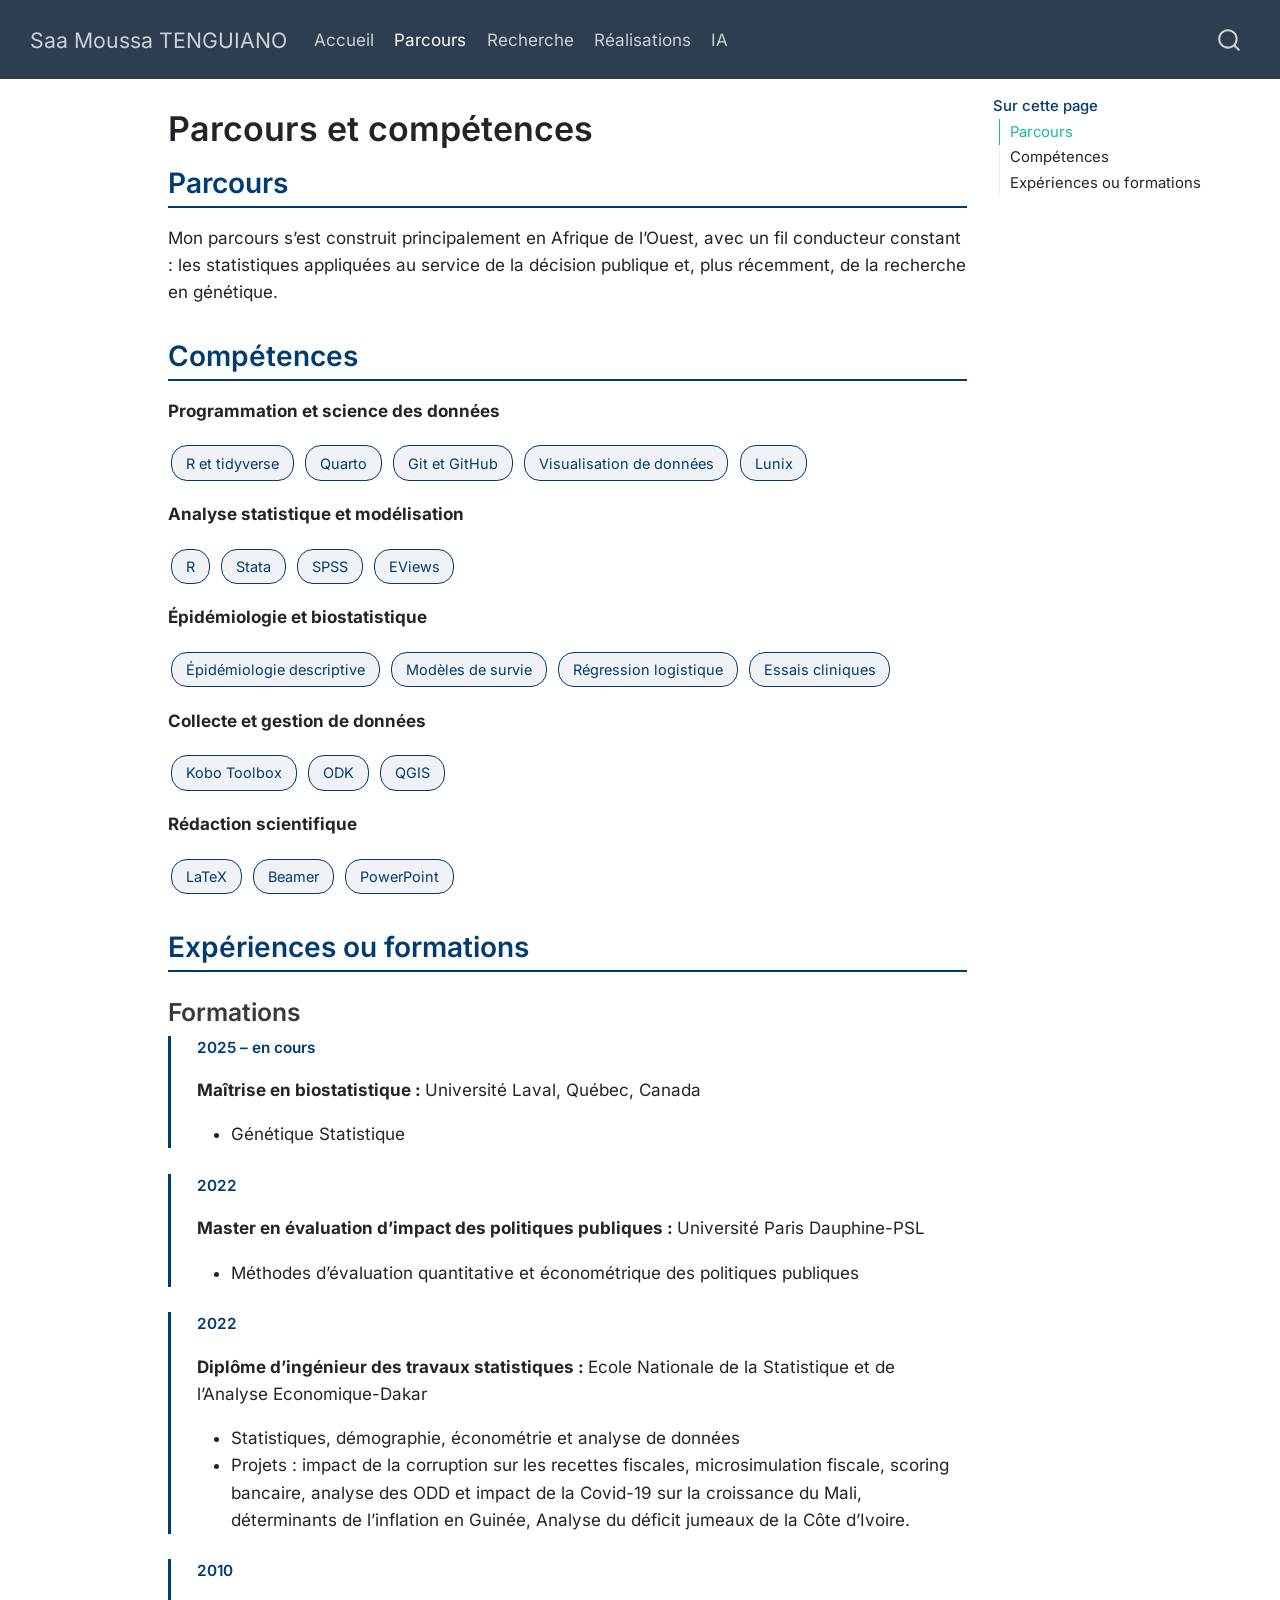
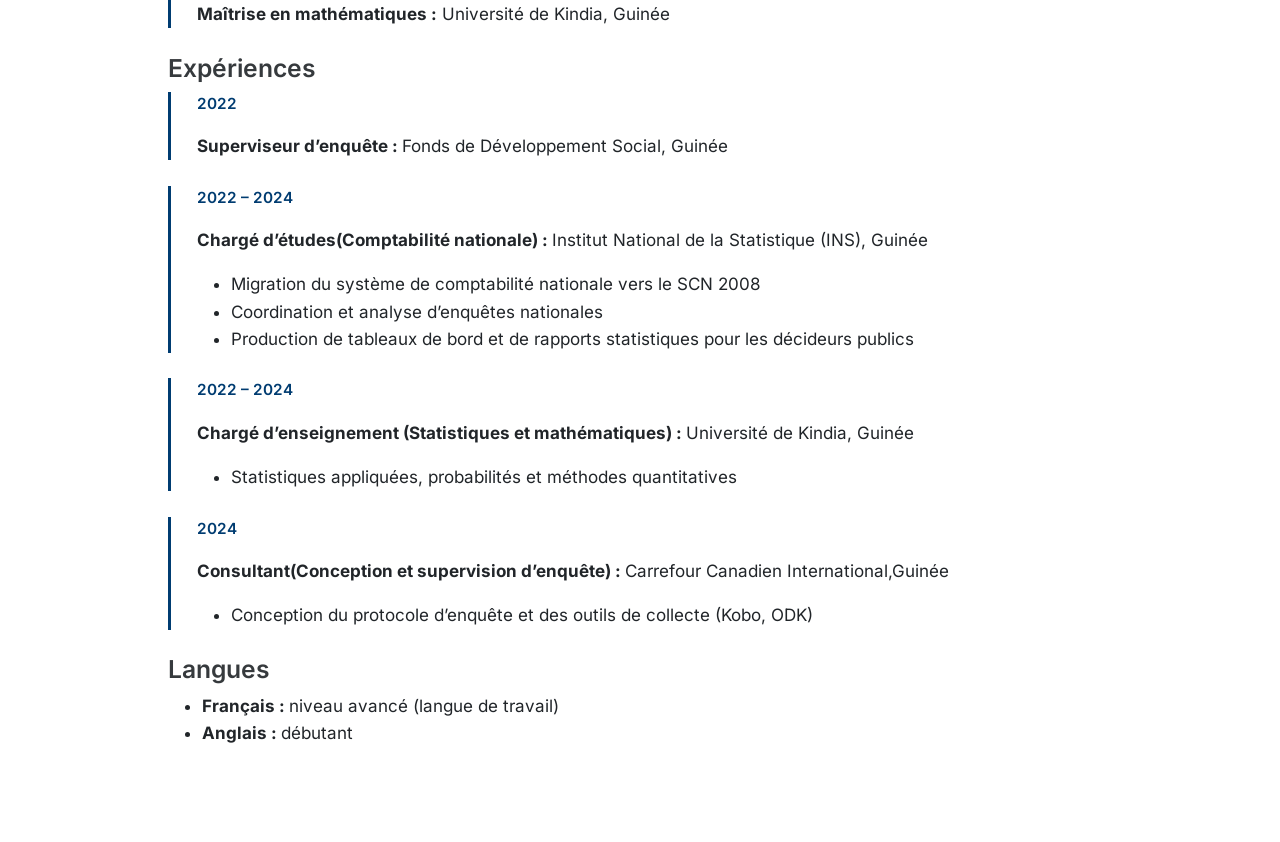
